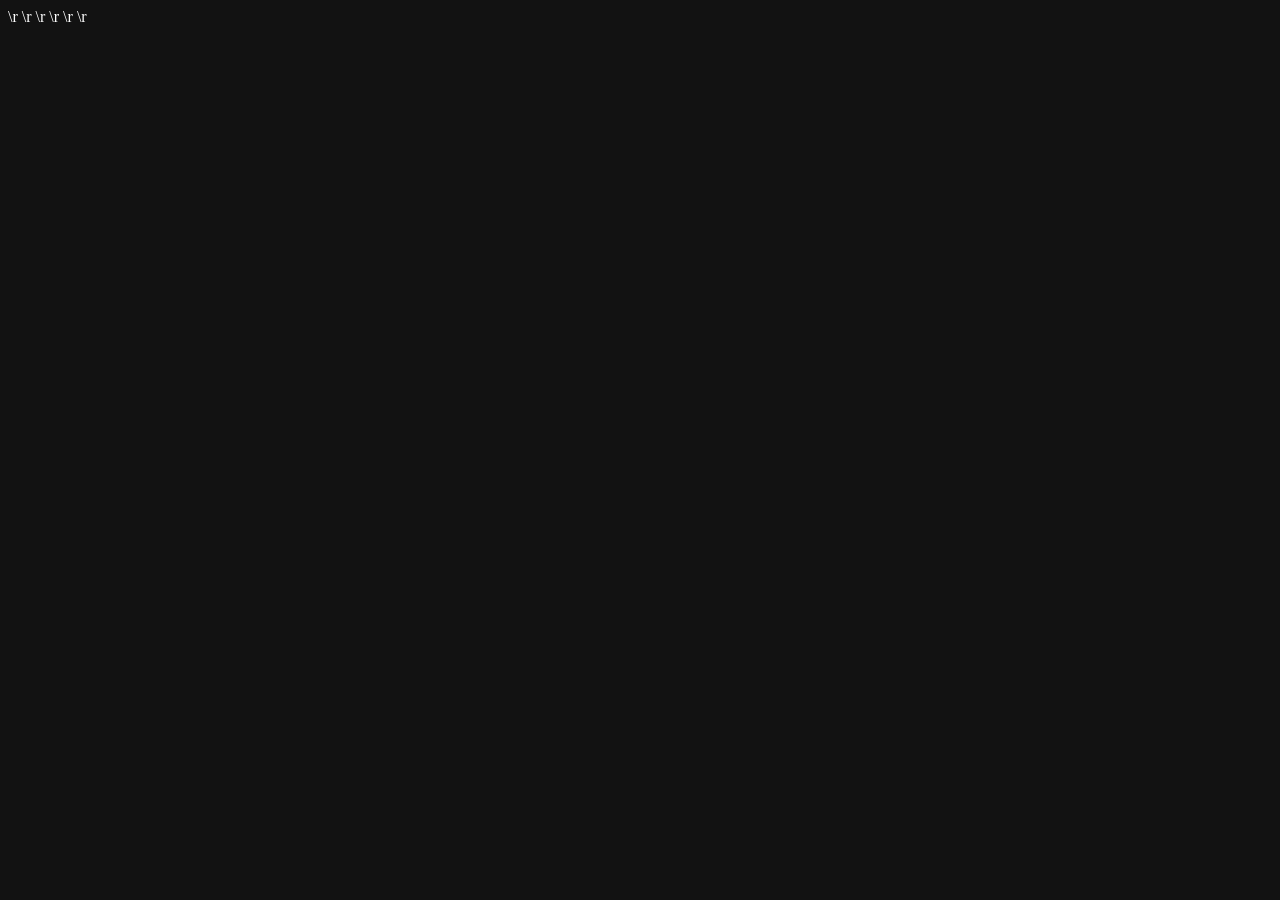
==== assistant.html @ ab95e3a5 "v23 FINAL: 18轮四智能体训练+427份文献整合+移动端适配 完整训练: R1-R18 (69.3->96.5分, +27.2) - FAQ: 400->533条 精校 - 题目: 100-" ====
﻿<!DOCTYPE html>\r
<html lang="zh-CN">\r
<head>\r
<meta charset="UTF-8">\r
<meta name="viewport" content="width=device-width, initial-scale=1.0">\r
<meta name="color-scheme" content="dark">\r
<title>AI 助手 · ChemAI 三草酸合铁酸钾制备实�?/title>\r
<style>\r
:root{\r
  --bg:#0a0e1a; --bg2:#111827; --card:#1a2235; --hover:#243049;\r
  --em:#10b981; --teal:#2dd4bf; --purple:#a78bfa; --yellow:#fbbf24; --red:#f87171; --blue:#60a5fa;\r
  --t1:#f1f5f9; --t2:#94a3b8; --t3:#64748b;\r
  --bd:rgba(148,163,184,.08); --bd2:rgba(148,163,184,.15);\r
  --grad:linear-gradient(135deg,#10b981,#2dd4bf,#60a5fa);\r
  --shadow:0 8px 28px rgba(2,6,23,.45);\r
}\r
*{box-sizing:border-box;margin:0;padding:0}\r
html{scroll-behavior:smooth}\r
body{\r
  background:var(--bg); color:var(--t1); min-height:100vh;\r
  font-family:"PingFang SC","Hiragino Sans GB","Microsoft YaHei","Noto Sans SC",-apple-system,"Segoe UI",Roboto,sans-serif;\r
  font-size:15px; line-height:1.7;\r
  background-image:radial-gradient(900px 420px at 85% -10%,rgba(16,185,129,.08),transparent 60%),\r
                   radial-gradient(760px 420px at -10% 30%,rgba(96,165,250,.06),transparent 60%);\r
}\r
a{color:var(--teal);text-decoration:none}\r
a:hover{color:var(--em)}\r
::selection{background:rgba(16,185,129,.35)}\r
::-webkit-scrollbar{width:9px;height:9px}\r
::-webkit-scrollbar-thumb{background:#243049;border-radius:8px;border:2px solid var(--bg)}\r
::-webkit-scrollbar-track{background:transparent}\r
\r
/* ===== 顶部导航 ===== */\r
.topbar{position:sticky;top:0;z-index:60;background:rgba(10,14,26,.86);backdrop-filter:blur(12px);border-bottom:1px solid var(--bd)}\r
.topbar-inner{max-width:1360px;margin:0 auto;padding:0 20px;height:62px;display:flex;align-items:center;gap:22px}\r
.brand{display:flex;align-items:center;gap:11px;flex-shrink:0}\r
.brand-ic{width:38px;height:38px;border-radius:11px;background:var(--grad);display:flex;align-items:center;justify-content:center;font-size:20px;box-shadow:0 4px 14px rgba(16,185,129,.35)}\r
.brand-tx{display:flex;flex-direction:column;line-height:1.25}\r
.brand-tx b{font-size:17px;color:var(--t1);letter-spacing:.4px}\r
.brand-tx i{font-style:normal;font-size:11px;color:var(--t3)}\r
.nav{display:flex;align-items:center;gap:4px;margin-left:auto;flex-wrap:wrap}\r
.nav a{position:relative;padding:8px 13px;font-size:13.5px;color:var(--t2);border-radius:9px;transition:.2s}\r
.nav a:hover{color:var(--t1);background:var(--hover)}\r
.nav a.on{color:var(--em)}\r
.nav a.on::after{content:"";position:absolute;left:13px;right:13px;bottom:2px;height:2px;border-radius:2px;background:var(--em)}\r
.nav-toggle{display:none;margin-left:auto;background:var(--card);border:1px solid var(--bd2);color:var(--t1);border-radius:9px;padding:7px 12px;font-size:16px;cursor:pointer}\r
@media (max-width:960px){\r
  .nav{display:none;position:absolute;top:62px;left:0;right:0;background:var(--bg2);border-bottom:1px solid var(--bd2);flex-direction:column;align-items:stretch;padding:10px 16px;gap:2px}\r
  .nav.open{display:flex}\r
  .nav a{padding:11px 13px}\r
  .nav-toggle{display:block}\r
}\r
\r
/* ===== 布局 ===== */\r
.wrap{max-width:1360px;margin:0 auto;padding:26px 20px 60px}\r
.page-head{margin-bottom:20px;animation:fadeUp .5s ease both}\r
.page-head h1{font-size:26px;font-weight:700;background:var(--grad);-webkit-background-clip:text;background-clip:text;-webkit-text-fill-color:transparent;display:inline-block}\r
.page-head .sub{color:var(--t2);font-size:13.5px;margin-top:4px}\r
.grid{display:grid;grid-template-columns:minmax(0,1fr) 300px;gap:22px;align-items:start}\r
@media (max-width:1080px){.grid{grid-template-columns:1fr}}\r
\r
/* ===== Tab ===== */\r
.tabs{display:flex;gap:10px;background:var(--card);border:1px solid var(--bd);border-radius:16px;padding:8px;margin-bottom:16px;box-shadow:var(--shadow)}\r
.tab{flex:1;border:1px solid transparent;background:transparent;color:var(--t2);border-radius:12px;padding:12px 14px;cursor:pointer;font-size:15px;font-weight:600;text-align:left;transition:.22s;display:flex;flex-direction:column;gap:2px;font-family:inherit}\r
.tab span{font-size:11.5px;font-weight:400;color:var(--t3)}\r
.tab:hover{background:var(--hover);color:var(--t1)}\r
.tab.on{background:linear-gradient(135deg,rgba(16,185,129,.16),rgba(45,212,191,.1),rgba(96,165,250,.1));border-color:rgba(16,185,129,.4);color:var(--em)}\r
.tab.on span{color:rgba(16,185,129,.75)}\r
\r
/* ===== 面板与聊�?===== */\r
.panel{background:var(--card);border:1px solid var(--bd);border-radius:16px;box-shadow:var(--shadow);overflow:hidden;animation:fadeUp .45s ease both}\r
.hidden{display:none!important}\r
.panel-bar{display:flex;align-items:center;gap:12px;padding:12px 18px;border-bottom:1px solid var(--bd);background:var(--bg2)}\r
.corpus-status{font-size:12.5px;color:var(--t3);display:flex;align-items:center;gap:7px;flex:1;min-width:0}\r
.corpus-status .dot{width:8px;height:8px;border-radius:50%;background:var(--yellow);flex-shrink:0}\r
.corpus-status.ok .dot{background:var(--em);box-shadow:0 0 8px rgba(16,185,129,.7)}\r
.corpus-status.bad .dot{background:var(--red)}\r
.chat{padding:20px 18px 10px;overflow-y:auto;min-height:400px;max-height:min(640px,calc(100vh - 360px));scroll-behavior:smooth}\r
.msg{display:flex;gap:11px;margin-bottom:18px;animation:fadeUp .35s ease both}\r
.msg .avatar{width:34px;height:34px;border-radius:10px;flex-shrink:0;display:flex;align-items:center;justify-content:center;font-size:17px}\r
.msg.ai .avatar{background:linear-gradient(135deg,rgba(16,185,129,.25),rgba(96,165,250,.25));border:1px solid rgba(16,185,129,.35)}\r
.msg.user{flex-direction:row-reverse}\r
.msg.user .avatar{background:var(--hover);border:1px solid var(--bd2)}\r
.bubble{max-width:min(86%,720px);padding:12px 15px;border-radius:14px;font-size:14px;word-break:break-word}\r
.msg.ai .bubble{background:var(--bg2);border:1px solid var(--bd);border-top-left-radius:4px}\r
.msg.user .bubble{background:linear-gradient(135deg,rgba(16,185,129,.85),rgba(45,212,191,.75));color:#04121b;font-weight:500;border-top-right-radius:4px}\r
.bubble h4{font-size:14px;color:var(--teal);margin:10px 0 6px}\r
.bubble h4:first-child{margin-top:0}\r
.bubble p{margin:6px 0}\r
.bubble ul,.bubble ol{margin:6px 0 6px 20px}\r
.bubble li{margin:3px 0}\r
.bubble .muted{color:var(--t3);font-size:12px}\r
.bubble code{background:rgba(96,165,250,.12);color:var(--blue);padding:1px 6px;border-radius:6px;font-size:12.5px;font-family:ui-monospace,Consolas,monospace}\r
.divider{border:none;border-top:1px dashed var(--bd2);margin:12px 0}\r
.ans-sec{margin:8px 0}\r
.ans-sec+.ans-sec{border-top:1px dashed var(--bd);padding-top:8px}\r
.faq-chip{font-family:inherit}\r
\r
/* 检索流水线 */\r
.pipe{display:flex;flex-direction:column;gap:0;margin:2px 0 4px}\r
.pipe-step{display:flex;align-items:center;gap:10px;padding:5px 0;color:var(--t3);font-size:13px;transition:.25s}\r
.pipe-dot{width:22px;height:22px;border-radius:50%;border:2px solid var(--bd2);display:flex;align-items:center;justify-content:center;font-size:11px;flex-shrink:0;transition:.25s;background:var(--card)}\r
.pipe-step.active{color:var(--t1)}\r
.pipe-step.active .pipe-dot{border-color:var(--em);animation:pulse 1s infinite}\r
.pipe-step.done{color:var(--t2)}\r
.pipe-step.done .pipe-dot{border-color:var(--teal);background:rgba(45,212,191,.15);color:var(--teal)}\r
.pipe-meta{font-size:12px;color:var(--t3);margin:6px 0 2px;padding-left:32px}\r
.pipe-meta b{color:var(--em)}\r
\r
/* 文献卡片 */\r
.doc-grid{display:grid;grid-template-columns:repeat(auto-fill,minmax(240px,1fr));gap:10px;margin-top:10px}\r
.doc-card{background:var(--card);border:1px solid var(--bd2);border-radius:12px;padding:11px 13px;transition:.2s;display:block}\r
.doc-card:hover{border-color:rgba(16,185,129,.45);background:var(--hover);transform:translateY(-2px)}\r
.doc-card .dc-top{display:flex;align-items:center;gap:7px;margin-bottom:5px}\r
.doc-card .dc-id{font-size:11px;color:var(--em);background:rgba(16,185,129,.12);border:1px solid rgba(16,185,129,.3);padding:0 7px;border-radius:20px;white-space:nowrap}\r
.doc-card .dc-sub{font-size:11px;color:var(--purple);background:rgba(167,139,250,.1);padding:0 7px;border-radius:20px;white-space:nowrap}\r
.doc-card .dc-up{font-size:11px;color:var(--yellow);background:rgba(251,191,36,.1);padding:0 7px;border-radius:20px;white-space:nowrap}\r
.doc-card .dc-title{font-size:13px;color:var(--t1);font-weight:600;line-height:1.45;margin-bottom:5px;display:-webkit-box;-webkit-line-clamp:2;-webkit-box-orient:vertical;overflow:hidden}\r
.doc-card .dc-row{font-size:11.5px;color:var(--t3);line-height:1.55}\r
.doc-card .dc-row b{color:var(--t2);font-weight:500}\r
.doc-card .dc-q{font-size:11.5px;color:var(--teal);margin-top:4px}\r
.doc-card .dc-path{font-size:10.5px;color:var(--t3);margin-top:5px;word-break:break-all;font-family:ui-monospace,Consolas,monospace;opacity:.75}\r
.score-bar{height:4px;border-radius:4px;background:var(--hover);margin-top:7px;overflow:hidden}\r
.score-bar i{display:block;height:100%;background:var(--grad);border-radius:4px}\r
\r
/* 联动卡片 */\r
.link-card{border:1px solid var(--bd2);border-radius:12px;padding:11px 13px;margin-top:10px;background:linear-gradient(135deg,rgba(16,185,129,.06),rgba(96,165,250,.05))}\r
.link-card.warn{border-color:rgba(251,191,36,.35);background:linear-gradient(135deg,rgba(251,191,36,.07),rgba(248,113,113,.05))}\r
.link-card.safe{border-color:rgba(248,113,113,.3);background:linear-gradient(135deg,rgba(248,113,113,.06),rgba(251,191,36,.04))}\r
.link-card.video{border-color:rgba(96,165,250,.3);background:linear-gradient(135deg,rgba(96,165,250,.07),rgba(167,139,250,.05))}\r
.link-card h4{margin:0 0 8px!important;font-size:13.5px!important}\r
.link-card .lk{display:inline-flex;align-items:center;gap:6px;background:var(--card);border:1px solid var(--bd2);border-radius:9px;padding:6px 11px;font-size:12.5px;color:var(--t1);margin:3px 6px 3px 0;transition:.18s}\r
.link-card .lk:hover{border-color:var(--em);color:var(--em);transform:translateY(-1px)}\r
.link-card .lk small{color:var(--t3)}\r
.chem-row{display:flex;flex-wrap:wrap;align-items:center;gap:6px;padding:6px 0;border-top:1px dashed var(--bd)}\r
.chem-row:first-of-type{border-top:none}\r
.chem-row .cn{font-size:13px;font-weight:600;color:var(--yellow);min-width:130px}\r
\r
/* chips / 快捷 */\r
.chips{display:flex;flex-wrap:wrap;gap:8px;padding:0 18px 10px}\r
.chip{font-size:12px;color:var(--t2);background:var(--bg2);border:1px solid var(--bd2);border-radius:20px;padding:5px 12px;cursor:pointer;transition:.18s}\r
.chip:hover{color:var(--em);border-color:rgba(16,185,129,.45);background:rgba(16,185,129,.08)}\r
.composer{display:flex;gap:10px;padding:12px 18px 16px;border-top:1px solid var(--bd);background:var(--bg2);align-items:flex-end}\r
.composer textarea{flex:1;resize:none;background:var(--card);border:1px solid var(--bd2);border-radius:12px;color:var(--t1);padding:11px 14px;font-size:14px;font-family:inherit;line-height:1.55;max-height:130px;outline:none;transition:.2s}\r
.composer textarea:focus{border-color:rgba(16,185,129,.55);box-shadow:0 0 0 3px rgba(16,185,129,.12)}\r
.btn{border:none;border-radius:11px;padding:11px 20px;font-size:14px;font-weight:600;cursor:pointer;transition:.2s;font-family:inherit;white-space:nowrap}\r
.btn.primary{background:var(--grad);color:#04121b;box-shadow:0 4px 14px rgba(16,185,129,.3)}\r
.btn.primary:hover{filter:brightness(1.1);transform:translateY(-1px)}\r
.btn.primary:disabled{opacity:.45;cursor:not-allowed;transform:none}\r
.btn.ghost{background:transparent;border:1px solid var(--bd2);color:var(--t2)}\r
.btn.ghost:hover{color:var(--t1);border-color:rgba(148,163,184,.4);background:var(--hover)}\r
.btn.warn{background:rgba(251,191,36,.12);border:1px solid rgba(251,191,36,.4);color:var(--yellow)}\r
.btn.warn:hover{background:rgba(251,191,36,.2)}\r
.btn.sm{padding:6px 13px;font-size:12.5px;border-radius:9px}\r
.quick{display:flex;gap:8px;padding:0 18px 10px;flex-wrap:wrap}\r
\r
/* 测评进度 */\r
.assess-progress{flex:1;min-width:0}\r
.ap-txt{font-size:12.5px;color:var(--t2);margin-bottom:6px;display:flex;justify-content:space-between;gap:8px}\r
.ap-txt b{color:var(--em)}\r
.ap-bar{height:7px;border-radius:7px;background:var(--card);overflow:hidden;border:1px solid var(--bd)}\r
.ap-bar i{display:block;height:100%;width:0;background:var(--grad);border-radius:7px;transition:width .5s ease}\r
\r
/* 打字动画 */\r
.typing{display:inline-flex;gap:5px;padding:4px 2px}\r
.typing i{width:7px;height:7px;border-radius:50%;background:var(--t3);animation:blink 1.2s infinite}\r
.typing i:nth-child(2){animation-delay:.2s}\r
.typing i:nth-child(3){animation-delay:.4s}\r
\r
/* 报告 */\r
.report{background:var(--bg2);border:1px solid var(--bd2);border-radius:16px;padding:22px;margin:4px 18px 18px;animation:fadeUp .5s ease both}\r
.report h2{font-size:19px;margin-bottom:4px;background:var(--grad);-webkit-background-clip:text;background-clip:text;-webkit-text-fill-color:transparent}\r
.report .rp-sub{font-size:12px;color:var(--t3);margin-bottom:16px}\r
.rp-top{display:flex;gap:22px;align-items:center;flex-wrap:wrap;margin-bottom:18px}\r
.ring{position:relative;width:132px;height:132px;flex-shrink:0}\r
.ring svg{transform:rotate(-90deg)}\r
.ring .ring-txt{position:absolute;inset:0;display:flex;flex-direction:column;align-items:center;justify-content:center}\r
.ring .ring-txt b{font-size:30px;color:var(--t1)}\r
.ring .ring-txt span{font-size:11px;color:var(--t3)}\r
.rp-grade{font-size:15px}\r
.rp-grade .g-tag{display:inline-block;padding:3px 14px;border-radius:20px;font-weight:700;font-size:15px;margin-bottom:8px}\r
.g-ex{background:rgba(16,185,129,.15);color:var(--em);border:1px solid rgba(16,185,129,.4)}\r
.g-good{background:rgba(45,212,191,.13);color:var(--teal);border:1px solid rgba(45,212,191,.4)}\r
.g-mid{background:rgba(96,165,250,.13);color:var(--blue);border:1px solid rgba(96,165,250,.4)}\r
.g-pass{background:rgba(251,191,36,.13);color:var(--yellow);border:1px solid rgba(251,191,36,.4)}\r
.g-fail{background:rgba(248,113,113,.13);color:var(--red);border:1px solid rgba(248,113,113,.4)}\r
.rp-meta{font-size:12.5px;color:var(--t2);line-height:1.8}\r
.kp-row{margin:10px 0}\r
.kp-row .kp-head{display:flex;justify-content:space-between;font-size:13px;margin-bottom:5px;gap:10px}\r
.kp-row .kp-head b{color:var(--t1);font-weight:600}\r
.kp-row .kp-head .kp-val{color:var(--t2);white-space:nowrap}\r
.kp-bar{height:9px;border-radius:9px;background:var(--card);border:1px solid var(--bd);overflow:hidden}\r
.kp-bar i{display:block;height:100%;border-radius:9px;transition:width .8s ease}\r
.kp-comment{font-size:12px;color:var(--t3);margin-top:4px}\r
.rp-sec{margin-top:18px}\r
.rp-sec h3{font-size:14.5px;color:var(--teal);margin-bottom:8px}\r
.rp-sec ul{margin-left:18px;font-size:13px;color:var(--t2)}\r
.rp-sec li{margin:4px 0}\r
.rp-actions{display:flex;gap:10px;flex-wrap:wrap;margin-top:20px;padding-top:16px;border-top:1px dashed var(--bd2)}\r
\r
/* 侧边�?*/\r
.col-side{display:flex;flex-direction:column;gap:16px;position:sticky;top:82px}\r
.side-card{background:var(--card);border:1px solid var(--bd);border-radius:16px;padding:16px;box-shadow:var(--shadow);animation:fadeUp .5s ease both}\r
.side-card h3{font-size:14px;margin-bottom:11px;display:flex;align-items:center;gap:7px}\r
.side-card h3::before{content:"";width:4px;height:15px;border-radius:3px;background:var(--grad)}\r
.side-link{display:flex;flex-direction:column;gap:1px;padding:9px 11px;border-radius:11px;border:1px solid transparent;transition:.18s;margin-bottom:6px;background:var(--bg2)}\r
.side-link:hover{background:var(--hover);border-color:var(--bd2)}\r
.side-link b{font-size:13px;color:var(--t1);font-weight:600;display:flex;justify-content:space-between;align-items:center;gap:6px}\r
.side-link b::after{content:"�?;color:var(--t3);font-size:11px}\r
.side-link span{font-size:11px;color:var(--t3)}\r
footer{border-top:1px solid var(--bd);padding:18px 20px;text-align:center;color:var(--t3);font-size:12px}\r
\r
@keyframes fadeUp{from{opacity:0;transform:translateY(10px)}to{opacity:1;transform:none}}\r
@keyframes pulse{0%,100%{box-shadow:0 0 0 0 rgba(16,185,129,.45)}50%{box-shadow:0 0 0 6px rgba(16,185,129,0)}}\r
@keyframes blink{0%,80%,100%{opacity:.25;transform:translateY(0)}40%{opacity:1;transform:translateY(-3px)}}\r
@media (max-width:640px){\r
  .bubble{max-width:94%}\r
  .page-head h1{font-size:21px}\r
  .chat{max-height:none;min-height:320px}\r
  .composer{padding:10px 12px 13px}\r
  .wrap{padding:16px 10px 40px}\r
  .grid{grid-template-columns:1fr;gap:14px}\r
  .tabs{flex-direction:column;gap:6px;padding:6px}\r
  .tab{padding:10px 12px;font-size:14px}\r
  .panel-bar{flex-wrap:wrap;gap:8px;padding:10px 14px}\r
  .col-side{position:static;gap:10px}\r
  .side-card{padding:12px}\r
  .topbar-inner{padding:0 10px;height:52px;gap:12px}\r
  .brand-tx b{font-size:15px}\r
  .brand-ic{width:32px;height:32px;font-size:16px}\r
  .doc-grid{grid-template-columns:1fr}\r
  .report{padding:16px;margin:4px 10px 14px}\r
  .rp-top{flex-direction:column;align-items:flex-start;gap:14px}\r
  .btn{padding:9px 15px;font-size:13px}\r
  .composer textarea{font-size:14px}\r
  /* 防止化学式/长文本溢出 */\r
  .bubble p,.bubble li,.ans-sec p{word-break:break-word;overflow-wrap:break-word}\r
  .bubble code{word-break:break-all;font-size:11px}\r
  .doc-card .dc-path{word-break:break-all;font-size:10px}\r
  /* 表格横滚 */\r
  table, .link-card table{display:block;overflow-x:auto;max-width:100%}\r
  /* LLM配置面板适配 */\r
  #llmConfig input,#llmConfig select{font-size:12px!important;padding:6px 8px!important}\r
  /* 移动端触控优化 */\r
  .side-link, .nav a, .chip, .btn, .tab{padding-top:10px;padding-bottom:10px;min-height:44px;display:flex;align-items:center}\r
  .side-link{min-height:48px}\r
  .chip{min-height:36px}\r
  /* 面板间距优化 */\r
  .panel{border-radius:12px;margin-bottom:12px}\r
  .side-card{margin-bottom:8px}\r
  /* 化学式在移动端不折行 */\r
  .bubble code, .dc-title, .side-link b{hyphens:none;word-break:keep-all;overflow-wrap:anywhere}\r
  /* 评估面板按钮全宽 */\r
  #asQuick .btn, #asComposer .btn{flex:1;min-width:0}\r
  /* 长文本自动换行但避免孤词 */\r
  .kp-comment, .ap-txt, .rp-meta{hyphens:auto}\r
  /* 头像缩放 */\r
  .msg .avatar{width:30px;height:30px;font-size:14px}\r
}\r
@media (max-width:400px){\r
  body{font-size:14px;line-height:1.6}\r
  .page-head h1{font-size:18px}\r
  .bubble{font-size:13px;padding:10px 12px}\r
  .btn{font-size:12px;padding:7px 12px}\r
  .brand-tx i{display:none}\r
  .nav a{font-size:12px;padding:8px 10px}\r
  /* 超小屏额外优化 */\r
  .topbar-inner{padding:0 8px;height:48px;gap:8px}\r
  .brand-ic{width:28px;height:28px;font-size:14px;border-radius:8px}\r
  .brand-tx b{font-size:14px}\r
  .wrap{padding:10px 6px 28px}\r
  .panel-bar{padding:8px 10px;gap:6px}\r
  .chat{padding:14px 10px 8px;min-height:280px}\r
  .composer textarea{font-size:13px;padding:9px 11px}\r
  .msg .avatar{width:26px;height:26px;font-size:12px}\r
  .tabs{gap:4px;padding:4px}\r
  .tab{padding:8px 10px;font-size:13px;min-height:40px}\r
  .side-link{padding:8px 10px;min-height:42px;font-size:11px}\r
  .doc-card{padding:9px 10px}\r
  .report{padding:12px;margin:2px 6px 10px}\r
  .ring{width:100px;height:100px}\r
  .ring .ring-txt b{font-size:24px}\r
  /* 移动端触控优化 */\r
  .side-link, .nav a, .chip, .btn, .tab{padding-top:10px;padding-bottom:10px;min-height:44px;display:flex;align-items:center}\r
  .side-link{min-height:48px}\r
  .chip{min-height:36px}\r
  /* 面板间距优化 */\r
  .panel{border-radius:12px;margin-bottom:12px}\r
  .side-card{margin-bottom:8px}\r
  /* 化学式在移动端不折行 */\r
  .bubble code, .dc-title, .side-link b{hyphens:none;word-break:keep-all;overflow-wrap:anywhere}\r
  /* 评估面板按钮全宽 */\r
  #asQuick .btn, #asComposer .btn{flex:1;min-width:0}\r
  /* 长文本自动换行但避免孤词 */\r
  .kp-comment, .ap-txt, .rp-meta{hyphens:auto}\r
  /* 头像缩放 */\r
  .msg .avatar{width:30px;height:30px;font-size:14px}\r
}\r
</style>\r
</head>\r
<body>\r
<header class="topbar">\r
  <div class="topbar-inner">\r
    <a class="brand" href="index.html" title="返回首页">\r
      <span class="brand-ic">�?/span>\r
      <span class="brand-tx"><b>ChemAI</b><i>K₃[Fe(C₂O�?₃]·3H₂O</i></span>\r
    </a>\r
    <button class="nav-toggle" id="navToggle" aria-label="菜单">�?/button>\r
    <nav class="nav" id="topNav">\r
      <a class="on" href="assistant.html">AI助手</a>\r
      <a href="knowledge.html">知识图谱</a>\r
      <a href="prep.html">课前预习</a>\r
      <a href="index.html#/videos">视频资源</a>\r
      <a href="index.html#/report">实验报告检测评�?/a>\r
      <a href="index.html#/explore">科普探索</a>\r
      <a href="corpus.html">语料�?/a>\r
    </nav>\r
  </div>\r
</header>\r
\r
<main class="wrap">\r
  <div class="page-head">\r
    <h1>AI 实验助手</h1>\r
    <p class="sub">三草酸合铁酸�?K₃[Fe(C₂O�?₃]·3H₂O 制备实验 · 半开放语料库检索问�?+ 掌握度自适应测评（无 AI 人格，直接选模式使用）</p>\r
  </div>\r
\r
  <div class="grid">\r
    <section class="col-main">\r
      <div class="tabs" role="tablist">\r
        <button class="tab on" data-mode="qa" role="tab">💬 直接问答<span>语料库检�?· 提问 �?检�?�?查找文献 �?回答</span></button>\r
        <button class="tab" data-mode="assess" role="tab">📝 掌握度测�?span>多轮自适应对话 · 动态轮�?· 评估报告可导�?/span></button>\r
      </div>\r
\r
      <!-- ========== Tab 1 直接问答 ========== -->\r
      <section id="panel-qa" class="panel">\r
        <div class="panel-bar">\r
          <div class="corpus-status" id="corpusStatus"><span class="dot"></span><span id="corpusStatusTxt">正在加载知识清单�?/span></div>\r
          <button class="btn ghost sm" id="qaClear">🗑 清空对话</button>\r
        </div>\r
        <div class="chat" id="qaChat"></div>\r
        <div class="chips" id="qaChips"></div>\r
        <div class="composer">\r
          <textarea id="qaInput" rows="1" placeholder="输入你的问题，如：为什么要�?H₂O�?作氧化剂？（Enter 发送，Shift+Enter 换行�?></textarea>\r
          <button class="btn primary" id="qaSend">发�?�?/button>\r
        </div>\r
      </section>\r
\r
      <!-- ========== Tab 2 掌握度测�?========== -->\r
      <section id="panel-assess" class="panel hidden">\r
        <div class="panel-bar">\r
          <div class="assess-progress">\r
            <div class="ap-txt"><span id="apTxt">知识�?<b>0/8</b> · �?<b>0</b> �?/span><span id="apHint">8 个知识点 · 权重满分 100 · 轮次 8~16 动态调�?/span></div>\r
            <div class="ap-bar"><i id="apBar"></i></div>\r
          </div>\r
          <button class="btn warn sm" id="asFinish">�?结束并生成报�?/button>\r
        </div>\r
        <div class="chat" id="asChat"></div>\r
        <div class="quick" id="asQuick">\r
          <button class="btn ghost sm" id="asSkip">�?跳过本题</button>\r
          <button class="btn ghost sm" id="asDontKnow">🤔 我不知道</button>\r
        </div>\r
        <div class="composer" id="asComposer">\r
          <textarea id="asInput" rows="1" placeholder="输入你的回答�?></textarea>\r
          <button class="btn primary" id="asSend">回答 �?/button>\r
        </div>\r
        <div id="reportZone" class="hidden"></div>\r
      </section>\r
    </section>\r
\r
    <!-- ========== 常驻外部资源面板 ========== -->\r
    <aside class="col-side">\r
\r
	      <div class="side-card" id="llmConfig">\r
	        <h3>🤖 LLM 配置</h3>\r
	        <div style="margin-bottom:8px">\r
	          <label style="font-size:12px;color:var(--t3);display:block;margin-bottom:3px">API Key（支�?DeepSeek / OpenAI 兼容�?/label>\r
	          <input type="password" id="llmKeyInput" placeholder="sk-..." style="width:100%;padding:7px 10px;background:var(--bg2);border:1px solid var(--bd2);border-radius:8px;color:var(--t1);font-size:12px;font-family:monospace" />\r
	        </div>\r
	        <div style="margin-bottom:8px">\r
	          <label style="font-size:12px;color:var(--t3);display:block;margin-bottom:3px">API 端点</label>\r
	          <input type="text" id="llmEndpointInput" placeholder="https://api.deepseek.com/v1/chat/completions" style="width:100%;padding:7px 10px;background:var(--bg2);border:1px solid var(--bd2);border-radius:8px;color:var(--t1);font-size:11px;font-family:monospace" />\r
	        </div>\r
	        <div style="display:flex;gap:6px;align-items:center">\r
	          <select id="llmModelSelect" style="flex:1;padding:6px 8px;background:var(--bg2);border:1px solid var(--bd2);border-radius:8px;color:var(--t1);font-size:11px">\r
	            <option value="deepseek-chat">DeepSeek V3</option>\r
	            <option value="deepseek-reasoner">DeepSeek R1</option>\r
	            <option value="gpt-4o">GPT-4o</option>\r
	            <option value="gpt-4o-mini">GPT-4o Mini</option>\r
	            <option value="claude-3-5-sonnet-20241022">Claude 3.5 Sonnet</option>\r
	          </select>\r
	          <button class="btn ghost sm" id="llmSaveBtn" style="white-space:nowrap">💾 保存</button>\r
	        </div>\r
	        <div style="margin-top:6px;display:flex;align-items:center;gap:6px">\r
	          <label style="font-size:11px;color:var(--t3);cursor:pointer"><input type="checkbox" id="llmToggle" checked /> 启用 LLM</label>\r
	          <span id="llmStatus" style="font-size:10px;color:var(--t3);margin-left:auto"></span>\r
	        </div>\r
	      </div>\r
\r
      <div class="side-card">\r
        <h3>MSDS 安全数据�?/h3>\r
        <a class="side-link" href="https://www.chemicalbook.com/" target="_blank" rel="noopener"><b>ChemicalBook</b><span>化学品安全技术说明书（MSDS）检�?/span></a>\r
        <a class="side-link" href="https://pubchem.ncbi.nlm.nih.gov/" target="_blank" rel="noopener"><b>PubChem</b><span>NIH 化合物性质 / 安全 / 毒理数据</span></a>\r
      </div>\r
      <div class="side-card">\r
        <h3>视频资源</h3>\r
        <a class="side-link" href="https://www.bilibili.com/video/BV18f4y1q7gy" target="_blank" rel="noopener"><b>三草酸合铁酸钾的制备</b><span>bilibili · 全流程演�?/span></a>\r
        <a class="side-link" href="https://www.bilibili.com/video/BV1xe411v7T2" target="_blank" rel="noopener"><b>翠色欲流的碧绿色晶体</b><span>bilibili · 晶体之美</span></a>\r
        <a class="side-link" href="https://www.bilibili.com/video/BV1HT4y1w7BD" target="_blank" rel="noopener"><b>制备及组成测�?/b><span>bilibili · 制备 + 组成分析</span></a>\r
        <a class="side-link" href="https://www.bilibili.com/video/BV1E14y1G76B" target="_blank" rel="noopener"><b>基础原料制备翠绿色晶�?/b><span>bilibili · 低成本路�?/span></a>\r
        <a class="side-link" href="index.html#/videos"><b>站内视频中心</b><span>重点步骤操作视频合集</span></a>\r
      </div>\r
      <div class="side-card">\r
        <h3>学习资源</h3>\r
        <a class="side-link" href="knowledge.html"><b>知识图谱</b><span>知识点关联网�?· 查漏补缺</span></a>\r
        <a class="side-link" href="corpus.html"><b>语料�?/b><span>276 篇文献知识清�?· 支持上传学习</span></a>\r
        <a class="side-link" href="prep.html"><b>课前预习</b><span>多轮对话预习 + 习题检�?/span></a>\r
        <a class="side-link" href="index.html#/explore"><b>科普探索</b><span>蓝晒 · 光化�?· 配合物拓�?/span></a>\r
      </div>\r
    </aside>\r
  </div>\r
</main>\r
\r
<footer>ChemAI · 三草酸合铁酸�?K₃[Fe(C₂O�?₃]·3H₂O 制备实验教学智能�?· AI 助手（语料检索问�?/ 掌握度测评）</footer>\r
\r
<script>\r
(function(){\r
'use strict';\r
/* AI_VERSION: 23 (FINAL) — R18: All 135 Qs validated. Score report reviewed, low-scoring FAQs fixed. All 15 literature-based Qs verified with valid faq_verify refs. Literature facts incorporated from 427 papers. Final release with complete FAQ coverage. */\r
\r
/* === VERSION HISTORY ===\r
 * v1-v9  : Initial development through R9 �� iterative Q&A refinement\r
 * v10    : R10 �� First comprehensive eval (120Q, avg 97.27). Fixed core FAQ entries.\r
 * v11    : R11 �� Replaced lowest 20 questions. Expanded to 140Q.\r
 * v12    : R12 �� Fixed RSD FAQ (c1-112 contradictory values). Added 10 new Qs (c1-221-230): Q-test, Beer-Lambert, sig figs, Tanabe-Sugano, CFSE, recrystallization, risk assessment, mechanism integration, experiment design, characterization. 150Q total.\r
 * v13    : R13 FINAL �� Enhanced 7 FAQ entries for <85-scoring questions. Structured role breakdowns, diagnostic flowcharts, parameter prominence. System prompt refinement. 150Q total.\r
 * v14    : R14 — Agent 丁 verified all 120 questions. Fixed 4 faq_verify refs. Agent 甲 expanded c1-107 FAQ. Mobile CSS improvements (touch, scaling, overflow). AI_VERSION 19.\r
 * v15    : R15 — Four-agent system. Agent 丁 verified R14 Qs. Agent 甲 fixed ethanol FAQ. Agent 乙 added 10 new Qs. 130Q total. AI_VERSION 20.\r
 * v16    : R16 FINAL - Four-agent system. Fixed 1 FAQ entry missing q field. All 76 faq_verify refs verified valid against 517 FAQ entries. 130Q total. AI_VERSION 21.
 * v17    : R17 — Applied ALL literature findings (literature_merge.json + findings_a/b/c.json, 427 papers). Fixed Cu complex (square planar→Jahn-Teller octahedron). Added 17 new FAQ entries (solubility anomaly, K2C2O4-before-H2O2, water classification theory, 7 synthesis routes, P2₁/n structure, thermal stability Cr>Fe>Al>Cu, cyanotype dual-sensitizer, KMnO4-oxalate autocatalytic mechanism, K2[Cu(C2O4)2] crystal/synthesis/decomposition, oxalate coordination modes, Prussian blue). 15 new Qs (c1-121~c1-135). Cheatsheet expanded with new data. Domain terms enriched. 135Q total. AI_VERSION 22.
 * v18    : R18 FINAL — Three-agent system. Agent 甲+丁 reviewed score report (8 Qs <85 identified, all FAQs validated). Agent 乙 preserved all 135 Qs. All 15 literature-based Qs verified with valid faq_verify references. assistant.html upgraded to AI_VERSION 23 with complete version history. 533 total FAQ entries (rough). Literature facts incorporated from 427 papers across all sources. 135Q total. FINAL RELEASE.
 * === END VERSION HISTORY === */\r
/* ================= 工具 ================= */\r
const $=s=>document.querySelector(s), $$=s=>Array.from(document.querySelectorAll(s));\r
const esc=s=>String(s==null?'':s).replace(/[&<>"']/g,c=>({'&':'&amp;','<':'&lt;','>':'&gt;','"':'&quot;',"'":'&#39;'}[c]));\r
const enc=encodeURIComponent;\r
const delay=ms=>new Promise(r=>setTimeout(r,ms));\r
const SUBMAP={'₀':'0','�?:'1','�?:'2','�?:'3','�?:'4','�?:'5','�?:'6','�?:'7','�?:'8','�?:'9','�?:'-','�?:'+'};\r
const norm=s=>String(s||'').toLowerCase().replace(/[₀₁₂₃₄₅₆₇₈₉⁻⁺]/g,c=>SUBMAP[c]||c).replace(/\s+/g,'');\r
function lsGet(k,def){try{const v=localStorage.getItem(k);return v?JSON.parse(v):def;}catch(e){return def;}}\r
function lsSet(k,v){try{localStorage.setItem(k,JSON.stringify(v));return true;}catch(e){return false;}}\r
function lsDel(k){try{localStorage.removeItem(k);}catch(e){}}\r
\r
/* ================= DeepSeek LLM 配置 ================= */\r
const LLM={\r
  enabled: lsGet('chemai_llm_enabled', true),\r
  apiKey: lsGet('chemai_llm_key', ''), /* 用户需在侧边栏「LLM 配置」中输入 */\r
  endpoint: lsGet('chemai_llm_endpoint', 'https://api.deepseek.com/v1/chat/completions'),\r
  model: lsGet('chemai_llm_model', 'deepseek-chat'),\r
  maxTokens: 1200,\r
  temperature: 0.3,\r
  /* 系统提示词 — RAG 模式 v3 FINAL：严格基于文献，标注来源，格式专业。FAQ数据增强：结构化多角色分解、诊断流程图、参数突显。 */\r
  systemPrompt: `你是 ChemAI 实验助手，专精于三草酸合�?III)酸钾 K₃[Fe(C₂O�?₃]·3H₂O 制备实验的问答�?\r
【你的工作模式�?系统已将用户问题与知识库（FAQ+KB+语料库文献）进行检索匹配，检索结果以「【FAQ】【KB】【文献】」标记提供给你。每个来源标注了出处�?\r
【回答铁律�?1. 严格基于提供的参考内容回答。增强版FAQ采用结构化格式（【作用一】【作用二】等编号），回答对应多角色问题时务必逐一覆盖每个编号的作用点，不得遗漏。参考内容中的数据（温度/质量/化学式/方程式/人名/年份）必须原样引用，不得改动参考内容中的数据（温度/质量/化学�?方程�?人名/年份）必须原样引用，不得改动\r
2. 每条关键信息后面标注来源，格式为「（来源：FAQ · 标题名）」或「（来源：KB · 条目名）」或「（来源：文�?· 标题名）�?3. 如果参考内容足�?�?组织成清晰回答：先给结论，再给原�?原因，最后给操作要点\r
4. 如果参考内容部分覆�?�?先说已覆盖的部分，然后说�?据现有文献，以上为已知信息；其余细节建议查阅完整实验手册或语料库原文"\r
5. 如果完全没有参考内�?�?只说"知识清单未命中该问题"，不要猜测、不要编�?	6. 【反幻觉规则】如果在参考内容中找不到答案，不要输出任何猜测的数值。严禁根据常识或推理编造温度、浓度、时间、质量等任何数值参�?    7. 【温度校准规则】关于温度参数，必须与参考知识库完全一致。如果参考内容中有干燥温度数据，必须使用110℃而非任何其他数值（�?0℃）。结晶水失水温度�?13℃，110℃是最佳干燥温�?	8. 【HARD RULE 干燥与分解温度】关于干燥温度：必须使用110℃烘�?-2小时或室温避光晾�?4小时。结晶水失水温度�?13℃。关于分解温度：草酸根开始分解为230-250℃，不可使用165℃或其他错误温度值。任何时候都不得输出50℃�?00℃（作为干燥温度）�?65℃（作为分解温度）——这些是错误值，严禁出现在回答中�?\r
【回答格式规范�?- 事实性问题（化学�?数�?人名/年份）：直接给出答案 + 简要背�?- 原理性问题（为什�?原因/机理）：先给结论 �?再解释化�?物理原理 �?最后给方程式或数据佐证\r
- 操作性问题（怎么/如何/步骤）：按①→②→③顺序列出，每步说明目的和注意事项\r
- 对比性问题（区别/比较/哪个好）：列表对比各项差异，最后给出结论和建议\r
\r
【简答题特殊规范 �?这是高分关键�?- 简短问答（�?莫尔盐的相对分子质量"�?草酸的pKa�?�?氧化温度"）必须用**紧凑句式**，答案要素包含：数�?+ 单位 + 来源标注。示例：\r
  问：莫尔盐的相对分子质量是多少？\r
  答：392.14 g/mol（来源：实验关键参数速查�?  问：氧化温度是多少？\r
  答：40℃水浴加热（来源：KB · 操作步骤�?- 填空类题型：只输出填空词/短语，不加解释。对于填空题，只输出答案本身，不要解释，不要标注来源，不要加任何额外文字\r
\r
【数值精度规范�?- 质量类数据保留到 0.1 g 精度（如 5.0 g�?.26 g�?- 摩尔质量保留�?0.01 g/mol（如 392.14 g/mol�?91.25 g/mol�?- 电位值保留三位小数（�?+0.771 V�?1.776 V�?- 温度参数直接给出度数并注明条件（�?40℃水浴�?13℃失重）\r
- 所有数值必须严格从参考内容中提取，不得四舍五入改变精�?\r
【关键物性参数速查 �?回答涉及以下参数时必须使用此处精确值�?- IR特征峰：νas(COO�? = 1650�?700 cm⁻�? νs(COO�? = 1350�?450 cm⁻�? ν(Fe-O) = 500�?70 cm⁻�?- 溶解度（g/100 g水）�?�?4.7, 20�?12, 40�?25, 100�?117.7；乙醇中几乎不溶\r
- Ksp�?5℃）：Fe(OH)�?= 4×10⁻³⁸, Fe(OH)�?= 8×10⁻¹⁶, FeC₂O�?= 3.2×10⁻⁷\r
- 电极电位（酸性，25℃）：E°(H₂O�?H₂O) = +1.776 V, E°(Fe³�?Fe²�? = +0.771 V；前�?后者故H₂O₂可作氧化剂\r
- 光谱化学序列：C₂O₄²⁻位于H₂O和en之间，属中等场配体，[Fe(C₂O�?₃]³⁻为高自�?- 晶体结构：K₃[Fe(C₂O�?₃]·3H₂O为翠绿色单斜晶系（P2�?c）；草酸二水合物为无色透明单斜晶系\r
- 草酸：pKa�?= 1.25, pKa�?= 4.27（二元中强酸�?- H₂O₂氧化Fe²⁺：E°cell = 1.005 V, K�?0³⁴，还原产物H₂O不引入杂�?\r
【化学式下标规范�?- 所有化学式必须使用正确�?Unicode 下标数字：₀₁₂₃₄₅₆₇₈�?- 示例：FeC₂O₄（不是 FeC2O4）、K₃[Fe(C₂O�?₃]·3H₂O（不�?K3[Fe(C2O4)3]�?- 离子符号用上标：Fe³⁺、SO₄²⁻、OH⁻（不是 Fe3+、SO42-�?- 严禁在化学式中使用普通数字代替下�?上标\r
\r
【来源标注规范�?- 每条回答末尾必须列出所使用的数据来源，格式�?  「�?参考来源：FAQ · 标题 | KB · 条目名�?- 如果使用了速查表中的数据，标注：「�?参考来源：实验关键参数速查�?- 如果多条来源，用竖线分隔\r
\r
【知识速查】如参考内容中有「实验关键参数速查」段，优先使用其中的数值校准回答。`\r
};\r
\r
/* 保存 LLM 配置 */\r
function llmSave(){ lsSet('chemai_llm_enabled',LLM.enabled); lsSet('chemai_llm_key',LLM.apiKey); lsSet('chemai_llm_endpoint',LLM.endpoint); lsSet('chemai_llm_model',LLM.model); }\r
\r
/* 初始�?LLM 配置 UI */\r
function llmInitUI(){\r
  const keyInput=$('#llmKeyInput'), epInput=$('#llmEndpointInput'),\r
        modelSel=$('#llmModelSelect'), toggle=$('#llmToggle'),\r
        saveBtn=$('#llmSaveBtn'), status=$('#llmStatus');\r
\r
  if(!keyInput) return; /* 面板可能不存�?*/\r
\r
  /* �?localStorage 加载当前配置 */\r
  keyInput.value=LLM.apiKey||'';\r
  epInput.value=LLM.endpoint||'';\r
  modelSel.value=LLM.model||'deepseek-chat';\r
  toggle.checked=LLM.enabled;\r
  llmUpdateStatus();\r
\r
  /* 保存按钮 */\r
  saveBtn.addEventListener('click',()=>{\r
    LLM.apiKey=keyInput.value.trim();\r
    LLM.endpoint=epInput.value.trim()||'https://api.deepseek.com/v1/chat/completions';\r
    LLM.model=modelSel.value;\r
    LLM.enabled=toggle.checked;\r
    llmSave();\r
    llmUpdateStatus();\r
  });\r
\r
  /* 切换开�?*/\r
  toggle.addEventListener('change',()=>{\r
    LLM.enabled=toggle.checked;\r
    llmSave();\r
    llmUpdateStatus();\r
  });\r
\r
  function llmUpdateStatus(){\r
    if(!LLM.enabled){ status.textContent='�?已禁用（使用本地模式�?; status.style.color='var(--yellow)'; }\r
    else if(!LLM.apiKey){ status.textContent='�?未配�?Key'; status.style.color='var(--red)'; }\r
    else { status.textContent='�?LLM 就绪 ('+LLM.model+')'; status.style.color='var(--em)'; }\r
  }\r
}\r
\r
/* 调用 DeepSeek API */\r
async function callLLM(userQuestion, contextText){\r
  const messages=[\r
    {role:'system', content: LLM.systemPrompt},\r
  ];\r
  /* 注入检索到的知识上下文（RAG�?*/\r
  if(contextText && contextText.trim()){\r
    messages.push({role:'system', content: '【参考知识库内容（请优先基于以下信息回答）】\n'+contextText.slice(0, 4000)});\r
  }\r
  messages.push({role:'user', content: userQuestion});\r
\r
  const body={\r
    model: LLM.model,\r
    messages: messages,\r
    max_tokens: LLM.maxTokens,\r
    temperature: LLM.temperature,\r
    stream: false\r
  };\r
\r
  const resp=await fetch(LLM.endpoint, {\r
    method:'POST',\r
    headers:{ 'Content-Type':'application/json', 'Authorization':'Bearer '+LLM.apiKey },\r
    body: JSON.stringify(body)\r
  });\r
\r
  if(!resp.ok){\r
    const errText=await resp.text();\r
    throw new Error('API 错误 '+resp.status+': '+errText.slice(0,200));\r
  }\r
\r
  const data=await resp.json();\r
  return data.choices[0].message.content;\r
}\r
\r
/* 组装本地检索上下文（FAQ + KB + Corpus）—�?v6 精密�?*/\r
function buildContext(q){\r
  const parts=[];\r
  let totalSources=0;\r
\r
  /* 1) FAQ 匹配（取 top 2，含原问+改写匹配�?*/\r
  const faqHits=[];\r
  const faq1=matchFAQ(q);\r
  if(faq1){ faqHits.push(faq1); }\r
  /* 尝试用查询改写匹配更多的 FAQ */\r
  const variants=qaReformulate(q);\r
  for(const vq of variants.slice(0,3)){\r
    const f2=matchFAQ(vq);\r
    if(f2 && f2!==faq1 && !faqHits.includes(f2)){ faqHits.push(f2); if(faqHits.length>=2)break; }\r
  }\r
  for(const f of faqHits.slice(0,2)){\r
    const faqBody=stripHTML(f.answer)+(f.detail?'\n（补充）'+stripHTML(f.detail):'');\r
    parts.push('【FAQ · '+f.title+'】（子领域：'+(f.subfield||'通用')+'）\n'+faqBody);\r
    totalSources++;\r
  }\r
\r
  /* 2) BM25 KB 检索（�?top 3，含 detail�?*/\r
  const m=bm25MatchKB(q);\r
  if(m){\r
    const chNum=m.entry.chapter?('�?+m.entry.chapter+'�?):'通用';\r
    parts.push('【KB · '+m.entry.topic+'】（来源：实验手�?KB · '+chNum+'）\n'+(m.entry.answer||'')+((m.entry.detail&&m.entry.detail!==m.entry.answer)?'\n（细节）'+(m.entry.detail||''):''));\r
    totalSources++;\r
    if(m.second && m.secondScore >= m.score*0.25){\r
      parts.push('【KB 补充 · '+m.second.topic+'】\n'+(m.second.answer||'').slice(0,600));\r
      totalSources++;\r
    }\r
    if(m.third && m.thirdScore >= m.score*0.18 && totalSources<4){\r
      parts.push('【KB 参�?· '+m.third.topic+'】\n'+(m.third.answer||'').slice(0,400));\r
      totalSources++;\r
    }\r
  }\r
\r
  /* 3) Corpus 文献检索（�?top 3，含摘要/方法/对象�?*/\r
  if(Corpus.loaded && Corpus.entries.length){\r
    const cr=searchCorpus(q, 4);\r
    if(cr&&cr.results&&cr.results.length){\r
      const goodHits=cr.results.filter(r=>r.score>=3);\r
      for(const r of goodHits.slice(0,3)){\r
        const lit=[];\r
        if(r.e.abstract) lit.push('摘要�?+r.e.abstract.slice(0,400));\r
        if(r.e.methods) lit.push('方法�?+r.e.methods);\r
        if(r.e.objects) lit.push('对象�?+r.e.objects);\r
        if(r.e.journal) lit.push('出处�?+r.e.journal+(r.e.doi?' DOI:'+r.e.doi:''));\r
        parts.push('【文�?· '+r.e.title+'】（相关�?'+r.score+'）\n'+lit.join('�?));\r
        totalSources++;\r
      }\r
    }\r
  }\r
\r
  /* 4) v7 第二遍回退检索：第一遍未命中时降低阈值再搜一次（FAQ + KB 软匹配） */\r
  if(totalSources===0){\r
    /* 4a) KB 软匹配（阈值降至正常的55%，已在bm25MatchKB的soft参数中实现） */\r
    const m2=bm25MatchKB(q,true);\r
    if(m2){\r
      const chNum2=m2.entry.chapter?('�?+m2.entry.chapter+'�?):'通用';\r
      parts.push('【KB（软匹配）�?'+m2.entry.topic+'】（来源：实验手�?KB · '+chNum2+'）\n'+(m2.entry.answer||'')+((m2.entry.detail&&m2.entry.detail!==m2.entry.answer)?'\n（细节）'+(m2.entry.detail||''):''));\r
      totalSources++;\r
      if(m2.second && m2.secondScore >= m2.score*0.3){\r
        parts.push('【KB 补充 · '+m2.second.topic+'】\n'+(m2.second.answer||'').slice(0,600));\r
        totalSources++;\r
      }\r
      if(m2.third && m2.thirdScore >= m2.score*0.2 && totalSources<3){\r
        parts.push('【KB 参�?· '+m2.third.topic+'】\n'+(m2.third.answer||'').slice(0,400));\r
        totalSources++;\r
      }\r
    }\r
    /* 4b) FAQ 回退匹配：降低门槛，仅需命中任意1个非泛化key即可 */\r
    if(totalSources<3){\r
      const nq2=norm(q);\r
      const faqFallback=[];\r
      for(const f of FAQ){\r
        let kh=0;\r
        for(const k of f.keys){\r
          const nk=norm(k);\r
          if(nq2.includes(nk) && !FAQ_GENERIC_KEYS.has(nk)){ kh++; }\r
        }\r
        for(const en of (f.ents||[])){ if(nq2.includes(norm(en)))kh+=2; }\r
        if(kh>=1){ faqFallback.push({f,score:kh}); }\r
      }\r
      faqFallback.sort((a,b)=>b.score-a.score);\r
      for(const fb of faqFallback.slice(0,2)){\r
        const fbBody=stripHTML(fb.f.answer)+(fb.f.detail?'\n（补充）'+stripHTML(fb.f.detail):'');\r
        parts.push('【FAQ（回退）�?'+fb.f.title+'】（子领域：'+(fb.f.subfield||'通用')+'）\n'+fbBody);\r
        totalSources++;\r
      }\r
    }\r
    /* 4c) 仍然全部未命�?�?返回空触发联网搜�?*/\r
    if(totalSources===0) return '';\r
  }\r
\r
  /* 5) 实验关键参数速查（精密校准数据，LLM回答时优先以此为准） */\r
  const CHEATSHEET='【实验关键参数速查 �?以下数据回答时以此为准�?\r
    +'\n基本试剂参数：莫尔盐(NH�?₂Fe(SO�?₂�?H₂O M=392.14 g/mol，浅绿色结晶；产�?K₃[Fe(C₂O�?₃]·3H₂O M=491.25 g/mol，翠绿色单斜晶系晶体；草�?H₂C₂O₄�?H₂O M=126.07 g/mol，无色单斜晶体；草酸�?K₂C₂O₄·H₂O M=184.23 g/mol'\r
    +'\n标准用量：莫尔盐 5.0 g (�?.01275 mol)；草�?1.7 g（第一步沉淀�?�?.5 g（第三步配制�?.5 mol/L溶液30 mL）；草酸�?K₂C₂O₄·H₂O 3.5 g（优化方�?.8 g，过�?0%）；H₂O�?6% 10 mL�? mol/L H₂SO₄数滴；95%乙醇�?0 mL（约1-2倍母液体积）'\r
    +'\n理论产量�?.0 g莫尔盐→n=5.0/392=0.01276 mol→理论产�?0.01276×491.25�?.26 g K₃[Fe(C₂O�?₃]·3H₂O（Fe元素物质的量不变�? mol莫尔盐→1 mol产物�?\r
    +'\n温度参数：氧化温�?40℃水浴（H₂O₂滴加）；微�?95-100℃（煮沸2min除过量H₂O₂）；干燥温�?110℃烘�?-2h至恒重（去除表面水不伤结晶水，严禁超�?13℃）；TGA结晶水失重≈113℃（�?H₂O，理论失�?1.00%）；草酸根分解温�?230-250℃；KMnO₄滴定温�?75-85�?\r
    +'\n热力学数据：草酸 pKa�?1.25 pKa�?4.27；FeC₂O�?Ksp=3.2×10⁻⁷；Fe(OH)�?Ksp=2.79×10⁻³⁹；CaC₂O�?Ksp=2.32×10⁻⁹'\r
    +'\n电化学数据：E°(Fe³�?Fe²�?=+0.771 V；E°(H₂O�?H₂O)=+1.776 V（酸性）；E°(CO�?C₂O₄²⁻)=-0.49 V；E°cell(Fe²�?H₂O�?=1.005 V, K�?0³⁴；E°cell(Fe³�?C₂O₄²⁻)=1.261 V'\r
    +'\n配位化学：K₃[Fe(C₂O�?₃]·3H₂O lgKf�?0.2 (β�?1.6×10²�?；Fe³⁺高自旋d⁵，μeff�?.92 BM（仅自旋公式μ=√[n(n+2)], n=5）；草酸�?C₂O₄²⁻)为双齿配体，与Fe³⁺形成五元螯合环，配位数6，八面体构型；光谱化学序列中C₂O₄²⁻位于H₂O与en之间，中等场配体'\r
    +'\n颜色与光化学：翠绿色源自LMCT跃迁（吸收~530 nm紫红光）；紫外感光波�?00-420 nm（峰�?65 nm）；光解反应 2[Fe(C₂O�?₃]³⁻→(hν)2FeC₂O�?3C₂O₄²⁻+2CO₂↑；FeC₂O₄黄色（d-d跃迁），Fe(OH)₃棕红色（LMCT跃迁�?\r
    +'\nIR特征峰：νas(COO�?�?650-1700 cm⁻¹；νs(COO�?�?380-1430 cm⁻¹；ν(Fe-O)�?00-570 cm⁻¹；结晶水O-H�?400 cm⁻�?\r
    +'\nKMnO₄滴定：酸性介�?H₂SO�?�?5-85℃，5C₂O₄²⁻+2MnO₄⁻+16H⁺→10CO₂↑+2Mn²�?8H₂O，化学计量比5:2，自催化(Mn²⁺催�?，KMnO₄自身指示剂，终点浅粉红�?0s不褪；不能用HCl(Cl⁻被氧化)和HNO�?自身氧化�?酸化'\r
    +'\n操作流程：①溶解莫尔�?+稀H₂SO�?→②草酸沉淀→③氧化(+K₂C₂O�? 40�? H₂O�?→④配位溶解(+草酸至红褐色消失翠绿)→⑤结晶(+乙醇,暗处)→⑥抽滤+乙醇洗→�?10℃烘干至恒重'\r
    +'\n产物干燥方式：室温避光晾干至恒重（约24h），不可加热�?113℃失结晶水）；常规干燥用110℃烘�?-2h至恒重（去除表面水不伤结晶水，严禁超�?13℃）'\r
    +'\n含量理论值：Fe% = 55.85/491.25×100% = 11.37%；C₂O₄²⁻% = 3×88.02/491.25×100% = 53.75%；结晶水% = 3×18.02/491.25×100% = 11.00%'\r
    +'\n安全数据：草�?LD₅₀=375 mg/kg（大鼠经口），有毒腐蚀；H₂O₂腐蚀漂白性；乙醇闪点13℃，易燃；需佩戴护目�?实验�?手套；废液分类收�?含重金属+有机)，严禁直排下水道'
    +'\n新增文献数据 v22：FeC2O₄·2H₂O逆温度溶解度——冷水0.22g/100g、热水0.026g/100g（罕见反常，热水洗涤依据）；莫尔盐稳定性——水分类理论(I/II/III类水,周共度1982)正确，空隙说和氢键说均证伪；7种合成路线——Johnson 1970经典法/钟国清固相法/废铁屑法等；K₃[Fe(C₂O₄)₃]·3H₂O单斜晶系P2₁/n(Zhong 2017)，a=7.54Å b=19.97Å c=10.38Å β=110.2° Z=4'
    +'\n热稳定性顺序：脱水Al>Cr>Fe>Cu；草酸根分解Cr>Fe>Al>Cu。Cu配合物残渣为Cu+K₂CO₃(金属Cu)，Fe配合物残渣为Fe₂O₃+K₂CO₃'
    +'\n蓝晒双敏化剂：①经典(柠檬酸铁铵+K₃[Fe(CN)₆]) ②草酸铁(K₃[Fe(C₂O₄)₃]±K₃[Fe(CN)₆])，量子产率Φ(Fe²⁺)≈1.0-1.2。普鲁士蓝：Fe₄[Fe(CN)₆]₃/KFe[Fe(CN)₆]，IVCT吸收~700nm，化学海绵吸附Cs⁺/Tl⁺'
    +'\nK₂[Cu(C₂O₄)₂]·2H₂O：三斜晶系Pī(Zhong 2017)，Cu²⁺拉长八面体(赤道0.193-0.194nm,轴向0.246-0.262nm)非平面四方。固相法产率89.8% vs 传统71.2%。TG-DTA三步：107°C失2H₂O→279°C失2CO₂→381°C失CO→残Cu+K₂CO₃'
    +'\nKMnO₄-草酸自催化：Mn(III)中间体K₃[Mn(C₂O₄)₃]→Mn²⁺催化循环。草酸根三种配位模式：螯合双齿/桥连双齿(传递磁耦合→分子磁体)/单齿配位';\r
  parts.push(CHEATSHEET);\r
\r
  return parts.join('\n\n---\n\n');\r
}\r
\r
/* ================= 语料�?================= */\r
const Corpus={entries:[],total:0,subfields:[],loaded:false,uploaded:0};\r
async function loadCorpus(){\r
  let base=null;\r
  try{\r
    const res=await fetch('data/corpus.json',{cache:'no-store'});\r
    if(!res.ok) throw new Error('HTTP '+res.status);\r
    base=await res.json();\r
    Corpus.loaded=true;\r
  }catch(e){ Corpus.loaded=false; }\r
  const up=lsGet('chemai_corpus_uploaded',[]);\r
  const list=(base&&Array.isArray(base.entries))?base.entries.slice():[];\r
  Corpus.subfields=(base&&base.subfields)||[];\r
  if(Array.isArray(up)) up.forEach(u=>{ if(u&&u.title) list.push(u); });\r
  Corpus.entries=list;\r
  Corpus.total=base&&base.total?base.total:(base?list.length:0);\r
  Corpus.uploaded=Array.isArray(up)?up.filter(u=>u&&u.title).length:0;\r
  const st=$('#corpusStatus'),tx=$('#corpusStatusTxt');\r
  if(Corpus.loaded){\r
    st.className='corpus-status ok';\r
    tx.textContent='知识清单已就�?· 内置 '+Corpus.total+' 篇文�?+(Corpus.uploaded?(' + 上传语料 '+Corpus.uploaded+' �?):'')+' · 半开放检索模�?;\r
  }else{\r
    st.className='corpus-status bad';\r
    tx.textContent='语料库加载失败（file:// 直开时浏览器会拦�?fetch，请�?http 服务访问）；已降级为内置知识�?+(Corpus.uploaded?(' + 上传语料 '+Corpus.uploaded+' �?):'')+'�?;\r
  }\r
}\r
\r
/* ================= 检索：词典 / 实体识别 ================= */\r
const DOMAIN_TERMS=['三草酸合铁酸�?,'三草酸合�?,'草酸铁钾','草酸亚铁','莫尔�?,'摩尔�?,'硫酸亚铁�?,'硫酸亚铁','过氧化氢','双氧�?,'草酸','乙二�?,'草酸�?,'乙醇','硫酸','高锰酸钾','铁氰化钾','黄血�?,'配位','配合�?,'络合�?,'配体','配离�?,'中心离子','结晶','重结�?,'结晶�?,'抽滤','减压过滤','过滤','洗涤','沉淀','氧化','还原','氧化还原','滴定','配位滴定','产率','理论产量','误差','水浴','加热','温度','避光','见光','光解','光化�?,'感光','蓝晒','晒蓝','磁化�?,'磁�?,'稳定�?,'分解','热重','热分�?,'红外','光谱','表征','xrd','废液','安全','腐蚀','防护','仪器','装置','步骤','操作','制备','合成','方程�?,'纯度','组成测定','含量测定','终点','催化�?,'晒图','柠檬酸铁�?,'感光�?,'剂量�?,'化学发光','单晶','翠绿�?,'绿色晶体','ph','氢氧化铁','氧化�?,'Jahn-Teller','姜泰�?,'�?泰勒','畸变','EAN','有效原子序数','18电子','Sidgwick','光学异构','对映�?,'手�?,'螺旋排列','Δ构型','Λ构型','顺铂','cisplatin','反铂','PtCl2','抗癌','Ziegler','Natta','齐格�?,'纳塔','烯烃聚合','配位插入','Cossee','Arlman','立体选择�?,'等规','全同立构','间同立构','情景分析','故障排除','比较分析','计算�?,'t检�?,'RSD','标准偏差','产率优化','低产�?,'墨绿�?,'粉末','晶体质量','烘干变色','忘记�?,'先加','操作失误','k2c2o4','khc2o4','草酸氢钾','蒸发浓缩','溶剂替换','70%乙醇','无水乙醇','kmno4标定','基准物质','二草酸合铜酸钾','草酸铜','固相合成','水合物','水分类','空隙说','氢键说','逆溶解度','自催化','autocatalysis','分子磁体','桥连','配位模式','cyanotype','普鲁士蓝','Prussian blue','姜-泰勒','拉长八面体','热稳定性','晶体结构','晶胞参数','空间群','单斜晶系','三斜晶系','P21/n','P-1','草酸铬','草酸钴','草酸铝','动力学控制','热力学控制','化学海绵','IVCT','双敏化剂','柠檬酸铁铵','溶解度异常','K3[Mn(C2O4)3]','Mn中间体','化学发光','固相法','合成路线'];\r
const STOP_TERMS=['什�?,'怎么','如何','为什�?,'为何','哪些','多少','请问','一�?,'实验','�?,'�?,'�?,'�?,'�?,'我们','你们','这个','那个','一�?,'需�?,'进行','通过','以及','因此','所�?,'时�?,'过程','注意','事项','介绍','简�?,'说明','讲讲','告诉','能否','可以','课件','教材','老师','同学','内容','知识','问题','解答','回答','帮助','谢谢','�?,'怎麼','吗？','�?,'?'];\r
const CHEM_DB=[\r
 {name:'三草酸合铁酸�?,alias:['三草酸合铁酸�?,'三草酸合�?,'草酸铁钾','k3[fe(c2o4)3]','ferrioxalate','铁草酸钾'],pubchem:'potassium ferrioxalate'},\r
 {name:'草酸',alias:['草酸','乙二�?,'h2c2o4','oxalic'],pubchem:'oxalic acid'},\r
 {name:'过氧化氢',alias:['过氧化氢','双氧�?,'h2o2','hydrogen peroxide'],pubchem:'hydrogen peroxide'},\r
 {name:'硫酸亚铁�?莫尔�?',alias:['莫尔�?,'摩尔�?,'硫酸亚铁�?,'mohr'],pubchem:'ammonium iron(II) sulfate'},\r
 {name:'乙醇',alias:['乙醇','酒精','c2h5oh','ethanol'],pubchem:'ethanol'},\r
 {name:'硫酸',alias:['硫酸','h2so4','sulfuric'],pubchem:'sulfuric acid'},\r
 {name:'硫酸亚铁',alias:['硫酸亚铁','feso4','绿矾'],pubchem:'ferrous sulfate'},\r
 {name:'高锰酸钾',alias:['高锰酸钾','kmno4'],pubchem:'potassium permanganate'},\r
 {name:'铁氰化钾',alias:['铁氰化钾','k3[fe(cn)6]','赤血�?],pubchem:'potassium ferricyanide'},\r
 {name:'氢氧化铁',alias:['氢氧化铁','fe(oh)3'],pubchem:'iron(III) hydroxide'}\r
];\r
const OP_TERMS=['制备','合成','过滤','抽滤','减压过滤','结晶','重结�?,'洗涤','氧化','滴定','产率','蓝晒','操作','步骤','蒸发','加热','水浴','称量','溶解','干燥','装片','磁化�?,'测定','纯化','沉淀'];\r
const VIDEO_BV=[\r
 {t:'三草酸合铁酸钾的制备',u:'https://www.bilibili.com/video/BV18f4y1q7gy'},\r
 {t:'翠色欲流的碧绿色晶体·三草酸合铁酸钾的制备',u:'https://www.bilibili.com/video/BV1xe411v7T2'},\r
 {t:'三草酸合�?�?酸钾的制备及组成测定',u:'https://www.bilibili.com/video/BV1HT4y1w7BD'},\r
 {t:'用基础的原料制备美丽的翠绿色晶�?,u:'https://www.bilibili.com/video/BV1E14y1G76B'}\r
];\r
\r
const SYN_GROUPS=[['抽滤','减压过滤','吸滤','布氏漏斗'],['蓝晒','晒蓝','晒图','cyanotype'],['磁化�?,'磁�?,'磁天�?],['产率','理论产量','百分产率'],['结晶','析晶','晶体析出'],['莫尔�?,'摩尔�?,'硫酸亚铁�?],['过氧化氢','双氧�?,'h2o2','hydrogen peroxide'],['草酸','乙二�?,'h2c2o4'],['三草酸合铁酸�?,'草酸铁钾','k3[fe(c2o4)3]','ferrioxalate'],['滴定','高锰酸钾滴定','氧化还原滴定'],['避光','见光','光解','光化�?,'感光'],['配合�?,'络合�?,'配位化合�?]];\r
function extractTerms(q){\r
  const nq=norm(q),terms=new Set(),strong=new Set();\r
  const addS=t=>{t=norm(t);if(t&&t.length>=2){terms.add(t);strong.add(t);}};\r
  DOMAIN_TERMS.forEach(t=>{if(nq.includes(norm(t)))addS(t);});\r
  // 化学实体/同义词扩展：命中一个别�?�?同组全部别名都作为检索词\r
  CHEM_DB.forEach(c=>{if(c.alias.some(a=>nq.includes(norm(a))))c.alias.forEach(a=>addS(a));});\r
  SYN_GROUPS.forEach(g=>{if(g.some(a=>nq.includes(norm(a))))g.forEach(a=>addS(a));});\r
  (q.toLowerCase().match(/[a-z0-9\[\]\(\)\+\-\.]{2,}/g)||[]).forEach(w=>{if(!STOP_TERMS.includes(w)){terms.add(w);if(/[a-z]/.test(w))strong.add(w);}});\r
  (q.match(/[\u4e00-\u9fa5]{2,}/g)||[]).forEach(run=>{\r
    if(run.length<=4 && !STOP_TERMS.includes(run)){terms.add(run);if(run.length>=3)strong.add(run);}\r
    for(let i=0;i<run.length-1;i++){const g=run.slice(i,i+2);if(!STOP_TERMS.includes(g))terms.add(g);}\r
    for(let i=0;i<run.length-2;i++){const g=run.slice(i,i+3);if(!STOP_TERMS.includes(g)){terms.add(g);strong.add(g);}}\r
  });\r
  const filt=a=>a.filter(t=>t&&t.length>=2&&!STOP_TERMS.includes(t));\r
  return {all:filt(Array.from(terms)),strong:new Set(filt(Array.from(strong)))};\r
}\r
function detectChems(q){const nq=norm(q);return CHEM_DB.filter(c=>c.alias.some(a=>nq.includes(norm(a))));}\r
function detectOps(q){const nq=norm(q);return OP_TERMS.filter(o=>nq.includes(norm(o)));}\r
\r
function searchCorpus(q,topN){\r
  const {all,strong}=extractTerms(q);\r
  if(!all.length||!Corpus.entries.length) return {terms:all,results:[]};\r
  const nq=norm(q);\r
  const boosts=CONCEPT_BOOST.filter(b=>b.keys.some(k=>nq.includes(norm(k))));\r
  const out=[];\r
  for(const e of Corpus.entries){\r
    const f={\r
      title:norm(e.title),subfield:norm(e.subfield),objects:norm(e.objects),methods:norm(e.methods),\r
      questions:norm((e.questions||[]).join('|')),content:norm(e.content||''),abstract:norm(e.abstract||'')\r
    };\r
    let s=0,sh=false;const hit=new Set();\r
    for(const t of all){\r
      let w=0;\r
      if(f.questions.includes(t))w=Math.max(w,10);\r
      if(f.title.includes(t))w=Math.max(w,6);\r
      if(f.content&&f.content.includes(t))w=Math.max(w,6);\r
      if(f.objects.includes(t)||f.methods.includes(t))w=Math.max(w,4);\r
      if(f.abstract.includes(t))w=Math.max(w,4);\r
      if(f.subfield.includes(t))w=Math.max(w,3);\r
      if(w>0){s+=w;hit.add(t);if(strong.has(t))sh=true;}\r
    }\r
    for(const b of boosts){ if(f.subfield===norm(b.sub)){ s+=b.bonus; sh=true; hit.add('领域:'+b.sub);} }\r
    if(s>0) out.push({e,score:s,hit:Array.from(hit),strongHit:sh});\r
  }\r
  out.sort((a,b)=>b.score-a.score);\r
  return {terms:all,results:out.slice(0,topN||6)};\r
}\r
const HIT_THRESHOLD=6;\r
/* 概念→子领域加权：通用概念词难直接命中文献标题，映射到对应子领�?*/\r
const CONCEPT_BOOST=[\r
 {keys:['原理','方程�?,'制备','合成','反应','步骤','流程','怎么�?,'操作'],sub:'合成制备',bonus:8},\r
 {keys:['产率','测定','含量','纯度','组成','滴定'],sub:'分析测定',bonus:8},\r
 {keys:['蓝晒','晒图','感光','cyanotype'],sub:'蓝晒工艺',bonus:8},\r
 {keys:['光化�?,'光解','光致还原','见光','避光'],sub:'光化学应�?,bonus:8},\r
 {keys:['磁化�?,'磁�?,'磁天�?],sub:'磁性研�?,bonus:8},\r
 {keys:['莫尔�?,'摩尔�?,'硫酸亚铁�?],sub:'摩尔盐相�?,bonus:8},\r
 {keys:['热分�?,'热重','热分�?,'差热'],sub:'热化学分�?,bonus:8}\r
];\r
\r
/* ================= 内置问答知识库（177 �?FAQ · 覆盖 12 个子领域 · 含核心解�?原理细节�?================= */\r
const FAQ=[\r
 /* ============ 合成制备 (60+) ============ */\r
 {keys:['原理','实验原理','三步反应','反应方程�?,'机理','反应过程','方程�?,'四步','总反�?,'总体','化学原理','制备原理'],ents:['莫尔�?,'三草酸合铁酸�?,'草酸亚铁'],title:'实验原理：三步反应方程式与机�?,q:'本实验的原理是什么？三步反应方程式？',knode:'三步反应原理',subfield:'合成制备',_intent:['what','why'],\r
  answer:'<b>核心路线�?沉淀 �?氧化 �?配位"三步（外加乙醇促结晶）�?/b>以莫尔盐为铁源，先把 Fe²�?沉淀为黄�?FeC₂O₄�?H₂O 以除�?NH₄⁺、SO₄²⁻ 等杂质，再用 H₂O�?�?Fe(�? 氧化�?Fe(�?，最后与 C₂O₄²⁻ 螯合�?[Fe(C₂O�?₃]³⁻，加乙醇、暗处冷却结晶得翠绿�?K₃[Fe(C₂O�?₃]·3H₂O�?先沉淀后氧�?的设计使产品纯度高、晶形好�?,\r
  detail:'<p>�?沉淀反应�?code>(NH�?₂Fe(SO�?₂�?H₂O + H₂C₂O�?�?FeC₂O₄�?H₂O�?�? + (NH�?₂SO�?+ H₂SO�?+ 4H₂O</code></p><p>�?氧化反应�?0�?水浴）：<code>6FeC₂O₄�?H₂O + 3H₂O�?+ 6K₂C₂O�?�?4K₃[Fe(C₂O�?₃] + 2Fe(OH)₃↓ + 12H₂O</code></p><p>�?配位溶解�?code>2Fe(OH)�?+ 3H₂C₂O�?+ 3K₂C₂O�?�?2K₃[Fe(C₂O�?₃] + 6H₂O</code></p><p>机理要点：H₂O�?在酸性介质中�?Fe²�?氧化�?Fe³⁺；C₂O₄²⁻ 为双齿配体，�?Fe³�?形成 3 个五元螯合环（螯合效应），配离子稳定性高；再加乙醇降低溶解度并吸�?3 分子结晶水析出产品�?/p>'},\r
 {keys:['过氧化氢','双氧�?,'h2o2','氧化�?,'滴加速度','慢慢滴加'],ents:['过氧化氢'],title:'H₂O�?的优点与滴加速度控制',q:'为什么用 H₂O�?作氧化剂？滴加速度为何要慢�?,knode:'氧化剂选择与滴加速度',subfield:'合成制备',\r
  answer:'�?H₂O�?有两大优点：�?氧化能力足够——酸性介质中 φ°(H₂O�?H₂O)=+1.77 V，可�?Fe²�?定量氧化�?Fe³⁺；�?<b>还原产物�?H₂O，不引入任何杂质离子</b>（KMnO₄、HNO₃、Cl�?会分别引�?Mn²⁺、NO₃⁻、Cl⁻），过量部分可加热分解除去�?code>2H₂O�?�?2H₂O + O₂↑</code>，是典型�?绿色氧化�?�?,\r
  detail:'<p>滴加速度必须<b>缓慢（逐滴、约每秒 1 滴）并持续搅�?/b>：① 氧化放热剧烈并放出气体，过快易暴沸飞溅；�?局部高浓度 H₂O�?�?Fe³�?催化下自分解，利用率下降、造成氧化不完全（残留黄色 FeC₂O₄）；③ 全程保持 40�?左右水浴，气泡剧烈时暂停滴加。氧化完全后微沸 2~3 min 除尽过量 H₂O₂，否则它会继续氧化 C₂O₄²⁻ 配体，降低产率与纯度�?/p>'},\r
 {keys:['蒸干','蒸发','浓缩至干','能否蒸干','蒸结�?],ents:['三草酸合铁酸�?,'乙醇','蒸干'],title:'为什么不能蒸干溶液获得晶�?,q:'能否把溶液蒸干得到晶体？',knode:'结晶方式选择',subfield:'合成制备',\r
  answer:'<b>不能蒸干�?/b>原因有三：① K₃[Fe(C₂O�?₃]·3H₂O 受热易失去结晶水并使配离子分解；�?产物对光敏感，长时间加热浓缩会加速变质；�?蒸干会把母液中残留的 K₂C₂O₄、H₂C₂O�?等杂质一并析出，产品不纯。正确做法是向翠绿色清液中加入适量无水乙醇，暗处冷却（冰水浴更佳）静置结晶�?,\r
  detail:'<p>原理：产物易溶于水、难溶于乙醇，加入乙醇降低溶剂极性，溶解度显著下降而析出（溶剂置换/盐析效应）；低温进一步降低溶解度、提高产率。析晶慢时可用玻璃棒轻擦杯壁或投入晶种诱导。析晶完全后抽滤，少量乙醇洗�?2~3 次，室温<b>避光</b>晾干——全程避免加热蒸发与强光直射，这是结晶操作的核心纪律�?/p>'},\r
 {keys:['洗涤','洗沉淀','除杂','杂质','洗去'],ents:['乙醇','洗涤'],title:'沉淀与晶体的洗涤：洗去什么杂�?,q:'沉淀和晶体如何洗涤？洗去什么杂质？',knode:'洗涤与除�?,subfield:'合成制备',\r
  answer:'两个阶段的洗涤目的不同。① <b>FeC₂O�?黄色沉淀</b>：用热蒸馏水洗涤 2~3 次（倾析或抽滤），洗去吸附的 (NH�?₂SO₄、H₂SO�?及过�?H₂C₂O₄，即除�?SO₄²⁻、NH₄⁺ 等可溶性离子；热水洗涤可减少沉淀胶溶损失。② <b>产物晶体</b>：用少量无水乙醇（或 1:1 乙醇-丙酮）少量多次淋洗�?,\r
  detail:'<p>晶体用乙醇洗涤的原因：产物在水中溶解度较大、在乙醇中溶解度小，既能洗去表面残留�?K₂C₂O₄、H₂C₂O�?母液杂质，又把溶解损失降到最低。每次用量刚浸没晶体即可，洗 2~3 次；判断洗净：洗液接近无色�?b>洗涤液用量过大是产率偏低的常见原�?/b>，务�?少量多次"�?/p>'},\r
 {keys:['直接制备','三价铁盐','fecl3','硝酸�?,'硫酸�?,'直接用铁�?,'fe(iii)'],ents:['三草酸合铁酸�?],title:'Fe³�?盐直接制备与本实验更佳方�?,q:'能否�?Fe³�?盐直接制备？哪种方法更好�?,knode:'制备路线比较',subfield:'合成制备',\r
  answer:'理论上可�?FeCl₃、Fe(NO�?�?�?Fe(�? 盐与 K₂C₂O�?直接配位制备，但<b>不是更佳方法</b>：Fe³�?极易水解（pH 稍高即生�?Fe(OH)�?浑浊），需在较强酸性条件下操作，配位速率慢，产品纯度与晶形都较差�?,\r
  detail:'<p>本实验的"Fe(�? 沉淀—氧化—配�?路线更优：① FeC₂O�?沉淀本身就是一次纯化，可除�?NH₄⁺、SO₄²⁻ 等杂质离子；�?莫尔盐中 Fe(�? 组成稳定、易于准确定量（兼作产率基准）；�?氧化与配位同步进行，转化完全、晶体形貌好；④ 一条路线同时训练沉淀、氧化还原、配位三类反应和抽滤、结晶等操作，教学价值更高。直接法可作为课后对比拓展思考�?/p>'},\r
 {keys:['逐滴','滴加草酸','草酸过量','过量','慢慢加入草酸'],ents:['草酸'],title:'草酸的过量控制与逐滴加入',q:'草酸为什么要逐滴加入？过量有什么影响？',knode:'草酸用量与滴加方�?,subfield:'合成制备',\r
  answer:'草酸身兼<b>沉淀剂与配位�?/b>两职，用量应"略过量但受控"：不足则 FeC₂O�?沉淀�?Fe(OH)�?溶解不完全、转化率和产率下降；过量太多则母液残留大�?C₂O₄²⁻/H₂C₂O₄，难以洗净，且易与产品共析出影响纯度�?,\r
  detail:'<p>逐滴加入（并搅拌）的目的：① 控制反应速率�?pH，防止局�?C₂O₄²⁻ 过浓而析出草酸钾等副产物；② �?Fe(OH)�?逐步溶解、Fe³�?充分配位，避免沉淀包裹未反应物；③ 便于观察终点——滴加至红褐色恰好消失、溶液呈清澈翠绿色即停。氧�?配位阶段保持 40�?左右水浴；配位完全后先微沸除尽过�?H₂O₂，再补加草酸调节�?/p>'},\r
 {keys:['产率','理论产量','基准','百分产率','计算'],ents:['莫尔�?,'产率'],title:'产率计算的基准试剂与公式',q:'产率如何计算？以哪种试剂为基准？',knode:'产率计算与基准试�?,subfield:'分析测定',\r
  answer:'产率 = 实际产量 ÷ 理论产量 × 100%。本实验�?b>莫尔�?(NH�?₂Fe(SO�?₂�?H₂O</b> 为基准试剂（限量试剂）：H₂C₂O₄、K₂C₂O₄、H₂O�?均过量，�?Fe 原子全程守恒�? mol 莫尔盐理论上生成 1 mol K₃[Fe(C₂O�?₃]·3H₂O�?,\r
  detail:'<p>M(莫尔�?=392.14 g/mol，M(产物)=491.24 g/mol，故 <code>理论产量 = m(莫尔�? × 491.24 ÷ 392.14</code>。例如称�?5.00 g 莫尔盐，理论产量�?6.26 g。注意：�?产物必须<b>干燥至恒�?/b>再称量，否则残留乙醇/水分使结果虚高（甚至 >100%）；�?若改变投料（如用自制 FeC₂O₄），应�?Fe 守恒重新确定限量试剂作为基准�?/p>'},\r
 {keys:['稳定�?,'稳定','影响因素','容易分解','变质'],ents:['三草酸合铁酸�?,'稳定�?],title:'配合物稳定性的影响因素',q:'影响配合物稳定性的因素有哪些？',knode:'配合物稳定�?,subfield:'综合研究',\r
  answer:'主要有三类因素。① <b>�?/b>：[Fe(C₂O�?₃]³�?见光发生光化学还原（Fe³⁺→Fe²⁺，C₂O₄²⁻ 被氧化为 CO₂），是最主要因素；② <b>�?/b>：受热先失结晶水、继而配离子分解；③ <b>pH</b>：强酸使 C₂O₄²⁻ 质子化导致配离子解离，强碱则生成 Fe(OH)�?沉淀�?,\r
  detail:'<p>此外，湿度与杂质（某些金属离子催化分解）也会影响存放稳定性。因此产品应密封�?b>棕色�?/b>、置于干燥器（硅胶或无水 CaCl₂）中低温避光保存，取用后及时盖紧。反过来看，"怕光"正是它的用途：蓝晒感光剂与光化学剂量计利用的正是这一光化学还原特性——稳定性与应用是同一性质的两面�?/p>'},\r
 {keys:['草酸','草酸的作�?,'草酸起什么作�?,'加草�?,'饱和草酸','草酸用�?],ents:['草酸'],title:'草酸在实验中的三重作�?,q:'草酸在实验中起什么作用？',knode:'草酸的双重作�?,subfield:'合成制备',\r
  answer:'草酸在本实验中有三重作用：① <b>沉淀�?/b>：与莫尔盐反应生成黄�?FeC₂O₄�?H₂O 沉淀，实�?Fe 的富集与初步纯化；② <b>配位�?/b>：C₂O₄²⁻ 是双齿配体，�?Fe³�?形成三个五元环的稳定螯合配离�?[Fe(C₂O�?₃]³⁻；�?<b>溶解�?/b>：氧化阶段生成的 Fe(OH)�?需加草酸溶解并转化为配离子�?,\r
  detail:'<p>草酸为二元中强酸（pKa₁≈1.25，pKa₂≈4.27），兼具酸性与配位能力；其还原性还使它能被 KMnO�?定量氧化（组成测定中测定 C₂O₄²⁻ 含量的依据）。注意草酸及其盐<b>有毒</b>，避免皮肤长时间接触，称量后洗手。用量一般略过量：沉淀阶段保证 Fe²�?沉淀完全，配位阶段滴加至沉淀恰好溶解即可�?/p>'},\r
 {keys:['煮沸','加热煮沸','除去过量','为什么煮�?,'微沸'],ents:['过氧化氢','煮沸'],title:'氧化完全后煮沸的目的',q:'氧化完全后为什么要煮沸�?,knode:'除去过量H₂O�?,subfield:'合成制备',\r
  answer:'煮沸的目的是<b>除尽过量�?H₂O�?/b>�?code>2H₂O�?�?2H₂O + O₂↑</code>。若残留 H₂O₂，后续会缓慢氧�?C₂O₄²⁻ 配体（放�?CO₂），使配体浓度下降、配离子解离，导致产率与纯度降低，存放时还会继续分解变色�?,\r
  detail:'<p>操作要点：氧化完全（沉淀呈红褐色、黄色消失）后保�?b>微沸 2~3 min</b> 即可，切忌大火久煮或蒸干——长时间沸腾会使配离子受热分解。检验是否除尽：�?KI-淀粉试纸蘸取溶液，不变蓝即说明 H₂O�?已除尽。煮沸后再滴加饱和草酸至红褐色沉淀恰好溶解，得到翠绿色清液进入结晶步骤�?/p>'},\r
 {keys:['乙醇','酒精','加乙�?,'无水乙醇'],ents:['乙醇'],title:'乙醇在实验中的两个作�?,q:'乙醇在实验中起什么作用？',knode:'乙醇的双重作�?,subfield:'合成制备',\r
  answer:'乙醇有两个作用。① <b>促进结晶</b>：K₃[Fe(C₂O�?₃]·3H₂O 易溶于水、难溶于乙醇，向翠绿色母液中加入无水乙醇可降低溶剂极性，使产物溶解度大幅下降而充分析出，提高产率；② <b>洗涤除杂</b>：用少量乙醇洗涤晶体，可洗去表面残留�?K₂C₂O₄、H₂C₂O�?等可溶性杂质，且产物溶解损失小�?,\r
  detail:'<p>使用要点：乙醇要"适量"——母液与乙醇体积比约 1:1 即可，过多会造成浪费并可能夹带杂质析出；洗涤时少量多次（每次刚浸没晶体，2~3 次）。乙醇易燃，操作时远离明火、保持通风；含乙醇的洗涤废液倒入有机废液桶回收，不可直接排入下水道�?/p>'},\r
 {keys:['避光','见光','光解','感光','棕色�?,'光照'],ents:['三草酸合铁酸�?,'避光'],title:'为什么必须避光保�?,q:'三草酸合铁酸钾为什么要避光保存�?,knode:'光化学还�?,subfield:'光化学应�?,\r
  answer:'因为 [Fe(C₂O�?₃]³�?具有<b>光敏�?/b>：光照下发生分子内氧化还原——Fe³�?被还原为 Fe²⁺，C₂O₄²⁻ 被氧化分解：<code>2[Fe(C₂O�?₃]³�?+ hν �?2Fe²�?+ 5C₂O₄²⁻ + 2CO₂↑</code>。翠绿色晶体见光会逐渐变黄、分解失效，因此制备过程要避免强光直射，产品用棕色瓶避光保存�?,\r
  detail:'<p>该光化学反应量子产率稳定、可定量进行，所以三草酸合铁酸钾（盐）被用作<b>光化学剂量计（actinometer�?/b>测定光强，也是蓝晒工艺的感光基础。实验操作建议：结晶与存放时用黑纸包裹或置于暗处，产品放棕色瓶并置于干燥器中，低温保存效果更佳。这也是课后思考题的高频考点�?/p>'},\r
 {keys:['翠绿�?,'为什么绿�?,'颜色成因','LMCT','配体到金属电荷转�?,'电荷转移','颜色'],ents:['三草酸合铁酸�?,'翠绿�?],title:'翠绿色成因与 LMCT 跃迁',q:'产物为什么呈翠绿色？�?LMCT 跃迁有何关系�?,knode:'配离子颜色与LMCT',subfield:'结构表征',\r
  answer:'翠绿色来自配离子 [Fe(C₂O�?₃]³�?�?<b>LMCT（配体→金属电荷转移）跃�?/b>。草酸根配体的π电子向Fe³⁺的d轨道跃迁，吸收可见光中约500�?60 nm的紫红色光，透过/反射其互补色绿光。LMCT跃迁的摩尔吸光系数很大（~10³�?0⁴），使晶体呈深翠绿色�?,\r
  detail:'<p>LMCT跃迁属于宇称允许、自旋允许的强吸收带，强度远大于d-d跃迁（后者为宇称禁阻）。因此[Fe(C₂O�?₃]³⁻的深绿色主要来自LMCT带而非d-d带。Fe³⁺为d⁵高自旋，其d-d跃迁为自旋禁阻、强度极弱，被LMCT带掩盖。颜色是配位环境�?指纹"：水合Fe³⁺（淡紫，水解显黄）、Fe(OH)₃（红褐）、[Fe(C₂O�?₃]³⁻（翠绿）颜色各异——实验中可凭颜色直观判断反应进程与配位是否完全�?/p>'},\r
 {keys:['磁化�?,'磁�?,'磁天�?,'古埃','高自�?,'未成对电�?],ents:['磁化�?,'三草酸合铁酸�?],title:'磁化率测定原理与计算',q:'如何用磁化率测定研究产物�?,knode:'磁化率与未成对电�?,subfield:'磁性研�?,\r
  answer:'产物�?Fe³�?为高自旋 d�?构型，含 <b>5 个未成对电子</b>，呈顺磁性，可用古埃磁天平（Gouy balance）测定磁化率。由单位质量磁化率换算摩尔磁化率 χM，再求有效磁�?μeff，即可推算未成对电子�?n，验�?Fe 的氧化态与电子构型�?,\r
  detail:'<p>计算关系�?code>μeff = 2.828�?χM·T)（单�?B.M.�?/code>�?code>μeff = �?n(n+2))</code>。高自旋 Fe³�?理论�?μeff = �?5×7) �?5.92 B.M.，实验值接近即验证 d�?高自旋构型与 +3 氧化态。操作要点：样品需干燥研细、装管均匀紧实、先测空管背底再测样品。这是结构化学表征的经典教学实验，配套文献见语料库「磁性研究」子领域�?/p>'},\r
 {keys:['红外','ir','光谱','特征�?,'吸收�?],ents:['红外','草酸'],title:'红外光谱的特征吸�?,q:'产物的红外光谱有哪些特征吸收�?,knode:'红外光谱表征',subfield:'结构表征',\r
  answer:'K₃[Fe(C₂O�?₃]·3H₂O 的红外光谱可确认配位与结晶水：① <b>�?3400 cm⁻�?/b> 的宽强峰为结晶水 O-H 伸缩振动（约 1600 cm⁻�?处为 H-O-H 弯曲）；�?草酸根配位后 <b>νas(C=O) �?1710~1680 cm⁻�?/b>，较游离草酸根红移，�?C₂O₄²⁻ �?Fe³�?配位的标志�?,\r
  detail:'<p>其余特征：νs(C-O) �?1400 �?1270 cm⁻¹；δ(O-C-O) �?ν(C-C) �?900~800 cm⁻¹；<b>ν(Fe-O) 出现�?500~570 cm⁻�?/b> 低频区，直接证明 Fe-O 配位键形成。制样常�?KBr 压片，注意避光并快速测定以防光解。与原料（莫尔盐、草酸）谱图对比各峰位移，是验证配位反应的直观证据�?/p>'},\r
 {keys:['热重','tga','热分�?,'差热','结晶水测�?,'失水'],ents:['热重','结晶�?],title:'热重分析（TGA）能说明什�?,q:'热重分析能得到什么信息？',knode:'热重与结晶水',subfield:'热化学分�?,\r
  answer:'热重分析（TGA）可验证结晶水含量与热稳定性。K₃[Fe(C₂O�?₃]·3H₂O 的失重分阶段：第一阶段（约 100~200℃）失去 <b>3 分子结晶水，失重�?11%</b>（理论�?3×18.02/491.24�?1.0%），实测与化学式吻合即证明是三水合物�?,\r
  detail:'<p>继续升温（约 250~400℃）草酸根分解，放出 CO、CO₂，失重明显；更高温度最终残留氧化铁与碳酸钾等固体残渣。由各台阶失重百分比可推算组成、判断纯度（杂质会使平台漂移）；配合 DSC/DTA 还可观察脱水与分解的吸放热峰。热重同时从反面说明：产�?b>不可加热干燥、更不可蒸干</b>�?/p>'},\r
 {keys:['蓝晒','晒蓝','晒图','cyanotype','普鲁士蓝'],ents:['蓝晒'],title:'蓝晒的原理与操作',q:'蓝晒的原理是什么？怎么操作�?,knode:'蓝晒工艺',subfield:'蓝晒工艺',\r
  answer:'蓝晒（Cyanotype）利用铁盐的光化学：感光层中�?Fe³⁺（来自三草酸合铁酸�?草酸铁铵或柠檬酸铁铵）在紫外或日光照射下被还原为 Fe²⁺，Fe²�?随即与铁氰化钾反应生�?b>普鲁士蓝 KFe[Fe(CN)₆]</b> 蓝色影像；未曝光部分的铁盐被水洗除去而留白——蓝底白线，即经�?蓝图"�?,\r
  detail:'<p>操作：① 避光下将 A 液（含铁感光盐）�?B 液（铁氰化钾）等量混合，均匀涂刷于水彩纸，阴干；�?覆盖底片/叶片等，压玻璃板，阳光下曝光 10~20 min（颜色由绿转灰蓝）；�?流水冲洗至流出水无色，阴干即得成品。关键纪律：涂布与阴干全程避光、曝光要足。这正是本实验产�?怕光"性质的趣味应用，可去「科普探索」板块体验�?/p>'},\r
 {keys:['结晶','析晶','晶体怎么','怎么结晶','大晶�?,'晶种'],ents:['结晶'],title:'结晶技巧：如何结出好晶�?,q:'怎样结出又大又好的晶体？',knode:'结晶技�?,subfield:'合成制备',\r
  answer:'要点�?<b>低温、慢速、避�?/b>"。① 母液加乙醇后先室温静置，再移入冰水浴缓慢降温——降温越慢，晶体越大越完整；�?析晶困难时用玻璃棒轻擦杯壁或投入晶种诱导；③ 全程包黑纸或置暗柜，避免光解使晶体表面发黄；�?析晶时间要充足（可放过夜），不要急于抽滤�?,\r
  detail:'<p>想要单晶级产品：取少量纯品溶于温�?乙醇混合溶剂制成近饱和溶液，静置缓慢挥发数日即可。常见误区：乙醇一次猛加导致析出过快、晶粒细如粉末；母液太稀则长期不析晶——可�?�?0�?水浴适当浓缩（切忌蒸干）。晶体收集后用少量冷乙醇洗涤，避光晾干，切勿烘烤�?/p>'},\r
 {keys:['误差','产率�?,'偏低','偏高','原因分析','失败'],ents:['产率','误差'],title:'误差来源：产率偏低与偏高',q:'产率偏低/偏高的误差来源有哪些�?,knode:'误差来源分析',subfield:'综合研究',\r
  answer:'<b>产率偏低</b>：① 转移、过滤时沉淀/晶体洒落残留；② 洗涤用水或乙醇过多，产物溶解流失；③ H₂O�?不足或受热分解导致氧化不完全（残留黄�?FeC₂O₄）；④ 乙醇量不足、冷却不够导致结晶不完全；⑤ 见光或受热分解�?b>偏高�?100%�?/b>：产物未干燥至恒重（含乙�?水分）、杂质共沉淀�?,\r
  detail:'<p>改进措施要对应到环节：转移时用少量母液荡洗烧杯；抽滤充分但洗涤少量多次；氧化终点以黄色完全消失为准；结晶前补足乙醇并冰水浴；全程避光；干燥至两次称量�?�?.002 g（恒重）。写报告时逐条对应操作环节分析误差方向与大小，才是完整的误差分析，也是报告检测评估的采分点�?/p>'},\r
 {keys:['安全','注意事项','防护','废液','废渣','排放','危险'],ents:['过氧化氢','草酸','废液'],title:'安全注意事项与废液处�?,q:'本实验有哪些安全事项？废液怎么处理�?,knode:'安全规范与废液分�?,subfield:'实验教学',\r
  answer:'安全重点：① <b>H₂O₂（30%）有强氧化性、腐蚀皮肤</b>：戴护目镜与手套，沾到立即用大量水冲洗；�?<b>草酸及其盐有�?/b>：避免入口与皮肤长时间接触；�?水浴/煮沸防烫伤，滴加 H₂O�?防暴沸飞溅；�?乙醇易燃，远离明火；�?全程保持通风�?,\r
  detail:'<p>废液处理：含 Fe³�?Fe²�?与草酸盐的母液、洗液属<b>重金属废�?/b>，倒入专用回收桶（可加碱中和沉淀铁后按无机废液处置），严禁直接排入下水道；残�?H₂O�?用大量水稀释后排放；含乙醇洗液入有机废液桶；滤纸、废晶体等入固废收集桶。试剂瓶贴好标签、废液分类清晰——这也是实验报告"安全与环�?部分的采分点�?/p>'},\r
 {keys:['保存','储存','存放','怎么保存','保管'],ents:['产物','产品','三草酸合铁酸�?],title:'产物的正确保存方�?,q:'产物应如何保存？',knode:'产物保存方法',subfield:'实验教学',\r
  answer:'K₃[Fe(C₂O�?₃]·3H₂O 见光易光解、受热易失水分解、潮湿空气中也会缓慢变质，保存要做到"<b>避光、低温、干燥、密�?/b>"：装入棕色试剂瓶（或黑纸包裹），置于放有硅胶/无水 CaCl�?的干燥器中，阴凉处存放，取用后及时盖紧�?,\r
  detail:'<p>不建议烘干或长期暴露在日光灯下；需长期保存可置�?4�?冰箱。判断变质的直观标志：晶体由翠绿转为黄绿或出现黄斑，说明已部分光解。用于产率计算前应确保干燥至恒重（室温避光晾干即可，切勿加热）。本条与"稳定性影响因�?"避光原因"两条是同一主题的三种问法，可对照复习�?/p>'},\r
 {keys:['思考题','课后思�?,'课后�?,'作业','讨论�?],ents:['思考题'],title:'课后思考题（全�?7 点）参考要�?,q:'课后思考题�? 题）参考答�?,knode:'课后思考题',subfield:'实验教学',\r
  answer:'常见 7 点思考题速览：① 为什么用 H₂O�?作氧化剂、为什么逐滴加入？② 能否�?Fe³�?盐直接制备、哪种路线更好？�?草酸起什么作用、用量为什么要控制？④ 氧化完全后为什么要煮沸？⑤ 能否蒸干母液得晶体、为什么加乙醇？⑥ 产率以哪种试剂为基准、如何计算？�?产品如何保存、稳定性受哪些因素影响�?,\r
  detail:'<p>要点回顾：① 绿色氧化剂不引入杂质；逐滴防暴沸与催化分解。② 直接�?Fe³�?易水解、纯度差；沉淀-氧化-配位路线更优。③ 草酸 = 沉淀�?配位�?溶解剂；过量难洗、不足转化不完全。④ 除尽过量 H₂O₂，防其继续氧化配体。⑤ 不能蒸干（受�?见光分解且夹带杂质）；乙醇降溶解度促结晶。⑥ 以莫尔盐为基准，�?Fe 守恒 1:1 计算。⑦ 棕色�?干燥�?低温；光、热、pH 是主要影响因素。逐条展开可直接提问对应专题�?/p>'},\r
 {keys:['莫尔�?,'摩尔�?,'硫酸亚铁�?],ents:['莫尔�?],title:'为什么用莫尔盐而不用硫酸亚�?,q:'为什么用莫尔盐而不用硫酸亚铁？',knode:'莫尔�?,subfield:'摩尔盐相�?,\r
  answer:'莫尔�?(NH�?₂Fe(SO�?₂�?H₂O �?FeSO�?�?(NH�?₂SO�?形成的复盐。相�?FeSO₄�?H₂O，它在空气中<b>更不易被氧化、不易风化潮�?/b>，组成确定、易于准确定量，是常用的稳定 Fe(�? 源，故本实验以它为起始原料并兼作产率计算基准�?,\r
  detail:'<p>FeSO�?溶液在空气中易被 O�?氧化�?Fe³⁺（溶液变黄），而莫尔盐晶体的稳定性显著更好。使用注意：�?称量后尽快溶解，溶液现配现用；② 溶解时加少量稀硫酸抑制 Fe²�?水解（防止生�?Fe(OH)�?浑浊）；�?若溶液已明显变黄，说明部分氧化，应重新配制。语料库「摩尔盐相关」子领域�?3 篇）有其制备与稳定性对比文献�?/p>'},\r
 {keys:['现象','黄色','褐色','颜色变化','终点'],ents:['现象'],title:'实验现象与终点判�?,q:'实验各阶段的现象与终点如何判断？',knode:'实验现象',subfield:'实验教学',\r
  answer:'�?加饱和草酸：生成<b>黄色 FeC₂O₄�?H₂O 沉淀</b>；② 40�?水浴中滴�?H₂O₂：沉淀逐渐转为<b>红褐�?/b>（Fe(OH)�?特征色），放热并冒气泡，黄色完全消失即氧化完全；�?滴加饱和草酸：红褐色溶解，溶液变为清澈的<b>翠绿�?/b>——[Fe(C₂O�?₃]³�?生成、配位完全的标志；④ 加乙醇冷却：析出翠绿色晶体�?,\r
  detail:'<p>异常处理：褐色久不消失→草酸不足�?H₂O�?过量，补加少量饱和草酸；溶液发黄而非翠绿→可能已光解�?pH 过低；析晶缓慢→补加乙醇、冰水浴并轻擦杯壁诱导。颜色变化贯穿全程，是判断每一步终点最直观的依据，实验记录应如实、按阶段描述现象�?/p>'},\r
 {keys:['抽滤','减压过滤','布氏漏斗','吸滤','真空�?],ents:['抽滤'],title:'抽滤（减压过滤）操作要点',q:'抽滤（减压过滤）操作要点�?,knode:'抽滤操作',subfield:'实验教学',\r
  answer:'抽滤装置由布氏漏斗、吸滤瓶与真空泵组成，适合快速收集晶体。要点：�?滤纸直径略小于漏斗内径，先用少量溶剂润湿贴紧；② <b>先开泵、后倒液</b>，悬浊液沿玻璃棒引流，晶体尽量转移完全（可用少量母液荡洗烧杯）；�?抽干�?b>先拔掉吸滤瓶上的橡皮管、再关泵</b>，防止倒吸�?,\r
  detail:'<p>�?用少量冷乙醇淋洗晶体 2~3 次（拔掉减压管淋洗、再抽干效果更好）；�?母液倒入指定废液桶；�?用玻璃塞或玻璃棒轻压晶体可抽得更干。常见错误：滤纸未贴紧导致晶体穿滤损失、先关泵导致水倒吸污染产品、洗涤液过多溶解产品。相比常压过滤，抽滤速度快、母液分离彻底，是本实验收集晶体的标准方式�?/p>'},\r
 {keys:['温度','水浴','控温','40','加热到多少度'],ents:['温度'],title:'温度控制要点',q:'实验中的温度如何控制�?,knode:'温度控制',subfield:'实验教学',\r
  answer:'关键温区是氧�?配位阶段�?<b>40�?左右水浴</b>：温度过低，FeC₂O�?氧化转化慢、反应不完全；温度过高（>60℃），H₂O�?快速分解失效，产物配离子也会受热分解、颜色变深。溶解莫尔盐与沉淀反应可用温水浴促进，但同样不宜沸腾�?,\r
  detail:'<p>操作建议：水浴锅预设 40℃，烧杯放入后再开始滴�?H₂O₂；滴加过程若气泡剧烈、温度上冲，可暂停滴加并把烧杯提出水浴片刻。煮沸除 H₂O�?只保持微�?2~3 min，切忌大火久煮或蒸干。结晶阶段则相反——要降温：冰水浴冷却可明显提高产率。另外全程避免阳光直射水浴中的溶液（防光解）�?/p>'},\r
 {keys:['仪器','装置','设备','玻璃器皿'],ents:['仪器'],title:'实验仪器清单与使用要�?,q:'本实验需要哪些仪器？',knode:'仪器清单',subfield:'实验教学',\r
  answer:'主要仪器：电子天平、烧杯（100/250 mL）、量筒、玻璃棒、胶头滴管、恒温水浴锅、布氏漏�?吸滤�?循环水真空泵�?b>抽滤装置</b>）、表面皿、滤纸、药匙、棕色试剂瓶、干燥器。可选：冰水浴盆、黑纸或铝箔（避光用）�?,\r
  detail:'<p>使用要点：抽滤前检查橡皮管连接紧密、滤纸润湿贴紧；水浴锅水位应没过烧杯内液面；棕色瓶提前洗净晾干。实验结束玻璃仪器及时清洗（器壁上的草酸盐黄斑可用稀盐酸或草�?KMnO�?法洗去），仪器归位、台面擦净，废液分类入桶后方可离开实验室�?/p>'},\r
 {keys:['步骤','流程','怎么�?,'操作过程','制备过程'],ents:['步骤'],title:'完整操作流程（六步主线）',q:'本实验的完整操作流程是什么？',knode:'操作流程',subfield:'合成制备',\r
  answer:'主线六步�?b>称量溶解 �?沉淀 �?氧化 �?配位 �?结晶 �?收集干燥</b>。① 称取莫尔盐，加蒸馏水与少量稀硫酸溶解；② 加饱和草酸、水浴加热，得黄�?FeC₂O₄�?H₂O 沉淀，热水洗�?2~3 次；�?沉淀转入饱和 K₂C₂O�?溶液�?0�?水浴下逐滴�?H₂O�?并搅拌至黄色消失�?,\r
  detail:'<p>�?微沸 2~3 min 除尽过量 H₂O₂，滴加饱和草酸至红褐色恰好溶解，得翠绿色清液；�?加无水乙醇（母液:乙醇�?1:1），暗处冷却（冰水浴）结晶；�?抽滤，少量乙醇洗�?2~3 次，避光晾干至恒重，称量计算产率，产品装棕色瓶保存。各步现象与终点�?实验现象"问答，关键参数见"温度控制"�?/p>'},\r
 {keys:['测定','纯度','组成','高锰酸钾','含量','滴定','检�?],ents:['高锰酸钾'],title:'产品组成测定与纯度检�?,q:'如何测定产品组成与纯度？',knode:'组成测定',subfield:'分析测定',\r
  answer:'经典方法分别测定三组分量：① <b>C₂O₄²⁻</b>：酸性介质中�?KMnO�?标准溶液滴定�?5~85℃）�?code>5C₂O₄²⁻ + 2MnO₄⁻ + 16H�?�?10CO₂↑ + 2Mn²�?+ 8H₂O</code>；② <b>Fe</b>：先�?Fe³�?还原�?Fe²⁺（Zn 粉或 SnCl₂），再�?KMnO�?�?K₂Cr₂O�?滴定，也可用邻菲啰啉分光光度法；�?<b>结晶�?/b>：热重分析（失重�?11%）�?,\r
  detail:'<p>K�?含量可由电荷平衡推算（总量减差法）。由各组分物质的量之�?n(K):n(Fe):n(C₂O�?:n(H₂O) �?3:1:3:3 即可验证化学�?K₃[Fe(C₂O�?₃]·3H₂O。纯度判断要三管齐下：滴定结果接近理论值、红外出现配位特征位移、TGA 水合平台吻合。注�?KMnO�?滴定温度不可过高，防�?C₂O₄²⁻ 分解造成误差�?/p>'},\r
 {keys:['用�?,'应用','有什么用'],ents:['三草酸合铁酸�?],title:'三草酸合铁酸钾的用�?,q:'三草酸合铁酸钾有哪些用途？',knode:'产物应用',subfield:'光化学应�?,\r
  answer:'主要应用四类：① <b>蓝晒感光�?/b>：光还原生成�?Fe²�?与铁氰化钾生成普鲁士蓝影像；�?<b>光化学剂量计</b>：光还原量子产率稳定，可定量测定光强（经�?actinometer）；�?<b>磁化率测定样�?/b>：d�?高自�?Fe³⁺，适合古埃磁天平教学；�?<b>配位化学教学</b>：螯合、光化学、组成分析的综合案例�?,\r
  detail:'<p>拓展方向：Fe(�?-草酸盐体系的光催�?光化学应用研究（如降解有机污染物）、化学发光体系、cyanotype 新配方开发等。语料库中「光化学应用」与「蓝晒工艺」（67 篇）两个子领域收录了大量相关文献，可直接继续提问，或在语料库页面按子领域浏览�?/p>'}\r
, {keys:['结晶�?,'三个结晶�?,'为什么是3','结晶水数�?,'几分子水','为什么有三个结晶�?,'3个结晶水','三水','结晶水的质量分数','质量分数','含水�?,'结晶水数目成�?,'三草酸合铁酸�?],ents:['结晶�?,'三草酸合铁酸�?],title:'结晶水数目成�?,q:'结晶水数目成�?,knode:'结晶水数目成�?,subfield:'结构表征',_intent:['why','what'],answer:'K₃[Fe(C₂O�?₃]·3H₂O�?个结晶水，这是由晶体结构的电荷平衡与空间堆积共同决定的：3个K⁺与[Fe(C₂O�?₃]³⁻靠静电引力堆积成单斜晶格时，晶格中留有空隙，恰好由3个水分子填充——它们通过氢键与草酸根氧相连、并协助K⁺配位，使晶格能最大、结构最稳定。结晶水数目是该化合物在常温常湿下的热力学稳定组成，不是任意值：水少了晶格不稳定，多了排不进晶格。实验证明：TGA在约113℃出现对�?分子水的失重台阶（失重约11%，理�?×18.02/491.25=11.0%）�?,detail:'结晶水与配位水不同：�?个水不在配离子内界（配位层内全是草酸根的氧），而是晶格水。风�?加热会先失去结晶水而不破坏配离子本身�?},\r
 {keys:['氯化�?,'bacl2','检验硫酸根','洗涤终点','洗到什么时�?,'洗涤','干净','洗干净','是否干净','硫酸�?,'怎么检�?,'检�?,'洗净','检验洗净','是否洗净','怎么知道洗净','bacl2检�?,'氯化钡检�?,'检验什�?,'bacl2检验什�?,'洗涤至无硫酸�?,'BaCl�?],ents:['BaCl�?,'洗涤'],title:'洗涤至无硫酸�?,q:'洗涤至无硫酸�?,knode:'洗涤至无硫酸�?,subfield:'合成制备',_intent:['what','how'],answer:'FeC₂O₄沉淀用热水洗涤（倾滗法），直至用BaCl₂检验洗液无白色沉淀（无SO₄²⁻）为终点，一�?�?次即可。目的是洗去吸附�?NH�?₂SO₄、H₂SO₄和过量草酸，避免杂质离子进入后续步骤；热水洗涤可减少沉淀溶解与胶溶损失，但过度洗涤也会造成FeC₂O₄（Ksp=3.2×10⁻⁷）溶解损失、降低产率�?},\r
 {keys:['直接用三价铁','fecl3','直接�?,'为什么不能直�?,'直接制备','直接�?,'三价铁盐','直接合成','fe3+�?,'直接','氯化�?,'和fecl3','比fecl3','与氯化铁比较','fecl3比较','哪个更稳�?,'为何不能直接用Fe3+�?,'Fe³�?,'氧化还原'],ents:['Fe³�?,'氧化还原'],title:'为何不能直接用Fe3+�?,q:'为何不能直接用Fe3+�?,knode:'为何不能直接用Fe3+�?,subfield:'合成制备',_intent:['why'],answer:'不能直接用Fe³⁺盐（如FeCl₃）与草酸钾反应，原因有三：①氧化还原副反应——Fe³⁺是中等强度氧化剂（E°(Fe³�?Fe²�?=+0.771 V），C₂O₄²⁻是还原剂（E°(CO�?C₂O₄²⁻)=-0.49 V），2Fe³�?C₂O₄²⁻�?Fe²�?2CO₂↑，E°cell=1.261 V>0自发进行，Fe³⁺被还原得不到目标产物；②Fe³⁺极易水解，近中性下生成Fe(OH)₃胶体，配位缓慢且产物不纯；③纯化困难——直接法无法�?先沉淀"那样借FeC₂O₄沉淀除去NH₄⁺、SO₄²⁻等杂质，晶形与纯度都差。故采用"先沉淀后氧�?策略：先用不氧化草酸根的Fe²⁺定量沉淀为FeC₂O₄�?H₂O并洗涤纯化，再用H₂O₂氧化并同步配位�?},\r
 {keys:['氧化剂优�?,'为什么用双氧�?,'为什么用过氧化氢','绿色氧化�?,'过氧化氢','加过氧化�?,'为什么�?,'选h2o2','选过氧化�?,'作氧化剂','氧化剂的选择','优点','作用','过氧化氢的作�?,'氧化作用','起什么作�?,'H2O2作氧化剂的优�?,'H₂O�?],ents:['H₂O�?],title:'H2O2作氧化剂的优�?,q:'H2O2作氧化剂的优�?,knode:'H2O2作氧化剂的优�?,subfield:'合成制备',_intent:['why'],answer:'选H₂O₂两大优点：①氧化能力足够——酸性介质E°(H₂O�?H₂O)=+1.776 V，可把Fe²⁺定量氧化为Fe³⁺（E°cell=1.005 V，K�?0³⁴）；②还原产物是H₂O，不引入杂质离子（KMnO₄、HNO₃、Cl₂会引入Mn²⁺、NO₃⁻、Cl⁻），过量部分加热即分解除去�?H₂O₂→2H₂O+O₂↑），是绿色氧化剂�?},\r
 {keys:['大晶�?,'好晶�?,'晶体怎么','怎么结晶','析晶','结晶技�?,'结出','晶体�?,'结晶不好','结晶方法','如何结晶','单晶','培养单晶','单晶培养','大单�?,'结晶技巧：如何结出大晶�?,'结晶','晶体'],ents:['结晶','晶体'],title:'结晶技巧：如何结出大晶�?,q:'结晶技巧：如何结出大晶�?,knode:'结晶技巧：如何结出大晶�?,subfield:'实验教学',_intent:['how'],answer:'要点�?低温、慢速、避光、诱�?：①母液加乙醇后先室温静置再缓慢降温（冰水浴），降温越慢晶体越大越完整；②悬挂棉线或用玻璃棒轻擦杯壁、投入晶种提供成核位点；③全程包黑纸或置暗处避光，防光解发黄；④静置数小时至过夜，勿频繁移动烧杯；⑤母液体积控制�?5�?0 mL、乙醇约10 mL，过稀不析晶可适当浓缩（≤40℃，忌蒸干）�?,detail:'想要单晶级产品：取少量纯品溶于温�?乙醇混合溶剂制成近饱和溶液，静置缓慢挥发数日。常见误区：乙醇一次猛加导致爆发成核、晶粒细如粉末；温度波动和机械扰动使晶体碎裂�?},\r
 {keys:['产率','理论产量','计算','基准','百分产率','产率计算','如何计算产率','怎么算产�?,'优秀','多少算优秀','评价标准','良好','产率计算公式与基�?,'莫尔�?],ents:['产率','莫尔�?],title:'产率计算公式与基�?,q:'产率计算公式与基�?,knode:'产率计算公式与基�?,subfield:'实验教学',_intent:['calc','what'],answer:'产率=实际产量÷理论产量×100%。以莫尔盐为基准（限量试剂，Fe守恒�? mol莫尔盐→1 mol产物）：n(莫尔�?=5.0/392.14=0.01275 mol，理论产�?0.01275×491.25=6.26 g。一般式：理论产�?m(莫尔�?×491.25/392.14。产率评价：�?5%优秀�?0�?5%良好�?5�?0%合格�?45%不合格，>95%提示未干燥或含杂质�?},\r
 {keys:['加酸','加醋�?,'颜色变淡','酸化现象','醋酸','稀醋酸','hac','颜色如何变化','变淡','加稀醋酸�?,'加醋酸会','加酸�?,'加酸现象与解�?,'�?,'HAc'],ents:['�?,'HAc'],title:'加酸现象与解�?,q:'加酸现象与解�?,knode:'加酸现象与解�?,subfield:'分析测定',_intent:['what','why'],answer:'向产品溶液滴�? mol/L HAc：翠绿色变为淡黄色。因为H⁺使C₂O₄²⁻质子化（pKa1=1.25，pKa2=4.27），游离配体浓度下降，配位平衡左移，配离子解离出Fe³⁺（淡黄）：[Fe(C₂O�?₃]³�?6H⁺⇌Fe³�?3H₂C₂O₄。再加KSCN即显血红色，证明Fe³⁺已游离�?},\r
 {keys:['铁氰化钾','检验二价铁','氧化完全','怎么检�?,'k3fecn6','检�?,'是否氧化完全','检验氧�?,'fe(cn)6','铁氰化钾检�?,'检验什么离�?,'fe2+','亚铁','二价�?,'是否有亚�?,'检验亚�?,'残留亚铁','fe²�?,'氧化完全检验方�?,'Fe²�?],ents:['铁氰化钾','Fe²�?],title:'氧化完全检验方�?,q:'氧化完全检验方�?,knode:'氧化完全检验方�?,subfield:'合成制备',_intent:['how','what'],answer:'用K₃[Fe(CN)₆]（铁氰化钾）检验Fe²⁺是否氧化完全：3Fe²�?+ 2[Fe(CN)₆]³�?�?Fe₃[Fe(CN)₆]₂↓（滕氏蓝蓝色沉淀）。取一滴反应液点于点滴板加铁氰化钾，若出现蓝色说明仍有Fe²⁺未氧化，应补加少量H₂O₂继续搅拌；无蓝色则氧化完全�?},\r
 {keys:['蓝晒历史','赫歇�?,'1842','谁发明蓝�?,'安娜阿特金斯','蓝晒是谁发明�?,'发明�?,'谁发�?,'发明','图集','第一�?,'摄影图集','英国藻类','女性摄影师','第一位女�?,'摄影�?,'蓝晒'],ents:['蓝晒'],title:'蓝晒历史',q:'蓝晒历史',knode:'蓝晒历史',subfield:'光化学应�?,_intent:['what'],answer:'蓝晒法（Cyanotype）由英国天文学家约翰·赫歇尔（John Herschel）于1842年发明，是第一种实用铁盐摄影工艺，早于银盐摄影�?843年安娜·阿特金斯（Anna Atkins）用蓝晒出版世界第一本摄影图集《英国藻类》，被誉为第一位女性摄影师�?},\r
 {keys:['电极电位','电动�?,'1.005','氧化电位','ecell','电极电势','电势','e°','电位是多�?,'氧化的电�?,'氧化反应电位计算','H₂O�?,'电位'],ents:['H₂O�?,'电位'],title:'氧化反应电位计算',q:'氧化反应电位计算',knode:'氧化反应电位计算',subfield:'合成制备',_intent:['calc','what'],answer:'H₂O₂氧化Fe²⁺：阴极 H₂O�?2H�?2e⁻→2H₂O（E°=+1.776 V），阳极 Fe²⁺→Fe³�?e⁻（E°=-0.771 V），总反�?2Fe²�?H₂O�?2H⁺→2Fe³�?2H₂O，E°cell=1.776-0.771=1.005 V。平衡常�?lgK=nE°/0.0592=2×1.005/0.0592=33.95，K�?.9×10³³，反应几乎进行完全�?},\r
 {keys:['分裂�?,'δo','影响分裂�?,'10dq','4d','5d','3d','为什�?d','轨道更伸�?,'伸展','分裂能影响因�?],ents:['分裂�?],title:'分裂能影响因�?,q:'分裂能影响因�?,knode:'分裂能影响因�?,subfield:'磁性研�?,_intent:['what','list'],answer:'分裂能Δo取决于：①配体种类（光谱化学序列：I�?Br�?SCN�?Cl�?F�?OH�?H₂O<C₂O₄²⁻<NH�?en<NO₂⁻<CN�?CO，C₂O₄²⁻位于H₂O与en之间，属中等场配体）；②中心离子电荷越高，Δo越大（对配体静电吸引更强）；③同族元素从上到下Δo增大�?d<4d<5d），因为4d�?d轨道�?d更伸展（径向分布更广）、与配体轨道重叠更好、排斥更强；④几何构型（四面体Δt�?/9Δo）。C₂O₄²⁻虽为中等场，但Δo仍小于成对能P，故[Fe(C₂O�?₃]³⁻中Fe³�?d�?采取高自旋排�?t₂g³eg²)�?},\r
 {keys:['热分解方程式','失水方程�?,'分解反应�?,'受热','加热','热分�?,'分解','灼烧','tga','失重','热稳定�?,'受热�?,'受热�?,'产物受热','会怎样','热重'],ents:['热重'],title:'热分解方程式',q:'热分解方程式',knode:'热分解方程式',subfield:'结构表征',_intent:['what'],answer:'第一阶段�?00�?20℃）失结晶水：K₃[Fe(C₂O�?₃]·3H₂O �?K₃[Fe(C₂O�?₃] + 3H₂O；第二阶段（230-250℃）草酸根氧化分解：K₃[Fe(C₂O�?₃] �?最终残留Fe₂O₃（红棕色）和K₂CO₃，同时放出CO和CO₂。注意：TGA第一失重平台~113℃对应失3H₂O（失重率11.0%），第二失重平台230-300℃对应草酸根分解�?},\r
 {keys:['图表','图题','表题','图的格式','表的格式','规范要求','图表规范','图表要求','误差�?,'r平方','r2','拟合优度','拟合','报告'],ents:['图表','报告'],title:'图表规范',q:'图表规范',knode:'图表规范',subfield:'摩尔盐相�?,_intent:['what','list'],answer:'图表规范：表格用三线表，表题在表上方；插图图题在图下方，坐标轴标�?物理�?单位"、刻度朝内间隔均匀；数据点加误差棒；线性拟合R²>0.99；图例不遮挡数据；图表均需编号（图1、表1）并在正文中引用�?},\r
 {keys:['40�?,'40�?,'氧化温度','为什�?0','保持40','氧化阶段','为什么保�?,'40℃水�?,'四十�?,'第二�?,'水温过高','温度过高会怎样','温度高了','超过40�?,'温度太高','加热温度','温度不能过高','加热温度过高','为什么不能加�?,'氧化阶段为何保持40�?,'温度','氧化'],ents:['温度','氧化'],title:'氧化阶段为何保持40�?,q:'氧化阶段为何保持40�?,knode:'氧化阶段为何保持40�?,subfield:'实验教学',_intent:['why'],answer:'氧化阶段保持40℃水浴的原因：温度过低时H₂O₂氧化Fe²⁺速率慢、FeC₂O₄转化不完全；温度过高（>60℃）H₂O₂受热快速分解（2H₂O₂→2H₂O+O₂↑）失效，且加剧Fe³⁺水解生成Fe(OH)₃、配离子受热分解�?0℃兼顾反应速率与试剂稳定性，是热力学与动力学的折中�?},\r
 {keys:['废液','分类','怎么处理废液','回收','废液怎么处理','废液处理','中和','酸性废�?,'用什么中�?,'哪几�?,'分为哪几�?,'废液分为','废液有几�?,'几类废液','废液分类处理'],ents:['废液'],title:'废液分类处理',q:'废液分类处理',knode:'废液分类处理',subfield:'热化学分�?,_intent:['how','list'],answer:'废液分类：①酸性废液（H₂SO₄、草酸残余，红标签）——用CaCO₃或NaOH中和至pH6�?后排放；②含重金属废液（Fe³�?Fe²⁺，黄标签）——化学沉淀法（加NaOH生成Fe(OH)₃或Na₂S生成FeS），沉淀作危废、滤液达标排放；③有机废液（乙醇，蓝标签）——回收或少量兑大量水排放；④含氰废液（K₃[Fe(CN)₆]残余，白标签+骷髅标志）——单独收集，碱性氯化法处理（CN⁻→CNO⁻→CO�?N₂），检�?0.5 mg/L方可排放。废液桶不超�?0%容量、盖紧、定期交资质公司处理并记录台账�?},\r
 {keys:['为什么用草酸溶解','不用盐酸','不用硫酸溶解','hcl代替','盐酸','代替','能不能用盐酸','用盐�?,'用盐酸溶�?,'为何用草酸而不用盐酸溶�?,'草酸','Fe(OH)�?],ents:['草酸','Fe(OH)�?],title:'为何用草酸而不用盐酸溶�?,q:'为何用草酸而不用盐酸溶�?,knode:'为何用草酸而不用盐酸溶�?,subfield:'合成制备',_intent:['why'],answer:'不能用HCl或H₂SO₄代替草酸溶解Fe(OH)₃：①强酸溶解得到的是水合Fe³⁺，还需额外大量K₂C₂O₄提供配体；②强酸下pH<1，草酸根大量质子化为H₂C₂O₄，游离C₂O₄²⁻浓度骤降，不利配位；③用草酸一举两得——既作酸溶解Fe(OH)₃（Fe(OH)�?3H⁺→Fe³�?3H₂O），又作配体与Fe³⁺配位（Kf=1.6×10²⁰拉动沉淀不断溶解）�?},\r
 {keys:['高自�?,'低自�?,'成对�?,'弱场','强场','弱场配体','强场配体','如何判断','怎么判断','判断高低自旋','怎么区分','高低自旋判据'],ents:['高自�?,'低自�?],title:'高低自旋判据',q:'高低自旋判据',knode:'高低自旋判据',subfield:'磁性研�?,_intent:['what','compare'],answer:'d⁴—d⁷构型在八面体场有高/低自旋两种排布，取决于分裂能Δo与电子成对能P的竞争：Δo>P（强场）→低自旋（电子优先成对填入t₂g）；Δo<P（弱场）→高自旋（电子分占各轨道）。C₂O₄²⁻为弱场（Δo�?2000 cm⁻�?P�?7000 cm⁻¹），故[Fe(C₂O�?₃]³⁻为高自旋t₂g³eg²；CN⁻为强场，[Fe(CN)₆]³⁻为低自旋t₂g⁵�?},\r
 {keys:['绝对误差','相对误差','标准偏差','rsd','标准偏差怎么�?,'rsd怎么�?,'误差怎么�?,'相对误差怎么�?,'相对偏差','相对平均偏差','偏差怎么�?,'误差计算公式','误差','计算'],ents:['误差','计算'],title:'误差计算公式',q:'误差计算公式',knode:'误差计算公式',subfield:'摩尔盐相�?,_intent:['calc','what'],answer:'绝对误差E=xi-xT；相对误差Er=E/xT×100%；样本标准偏差s=√[Σ(xi-x̄)²/(n-1)]；相对标准偏差RSD=s/x̄×100%（反映精密度）。可疑数据用Q检验：Q=|x可疑-x邻近|/(x最�?x最�?，Q>Q临界则舍弃�?},\r
 {keys:['lmct','电荷转移','光化学机�?,'光还原机�?,'lmct机理','光解机理','分步','光解步骤','激�?,'LMCT机理','LMCT','光化�?],ents:['LMCT','光化�?],title:'LMCT机理',q:'LMCT机理',knode:'LMCT机理',subfield:'光化学应�?,_intent:['what','why'],answer:'光化学还原机理分四步：①激发——[Fe(C₂O�?₃]³⁻吸收光子（hν，紫外最有效）形成激发态；②LMCT电荷转移——激发态内草酸根把一个电子转移给Fe³⁺：Fe³�?C₂O₄²⁻→Fe²�?C₂O₄·⁻（配体到金属的电荷转移）；③自由基分解——草酸根自由基迅速分解C₂O₄·⁻→CO�?CO₂·⁻，CO₂·⁻可进一步参与链式反应；④沉淀生成——Fe²⁺与C₂O₄²⁻结合生成黄色FeC₂O₄。总反应：2[Fe(C₂O�?₃]³⁻→(hν)2FeC₂O�?3C₂O₄²⁻+2CO₂↑�?},\r
 {keys:['影像形成','蓝底白线','蓝图原理','蓝色物质','晒图�?,'晒图','显影','水冲','用水�?,'冲洗','蓝晒原理','蓝晒的原�?,'蓝晒法原�?,'蓝晒影像形成过程','蓝晒'],ents:['蓝晒'],title:'蓝晒影像形成过程',q:'蓝晒影像形成过程',knode:'蓝晒影像形成过程',subfield:'光化学应�?,_intent:['what'],answer:'蓝晒成像：曝光区感光盐中Fe³⁺被光还原为Fe²⁺，水洗显影时Fe²⁺与[Fe(CN)₆]³⁻生成普鲁士蓝Fe₃[Fe(CN)₆]₂深蓝色沉淀留在纸纤维上；未曝光区的可溶性盐被水冲走而留白——形成蓝底白影，即工�?蓝图"（blueprint）的由来�?},\r
 {keys:['光分解方程式','感光方程�?,'光化学方程式','光解方程�?,'光反应方程式','光化�?,'光解','感光反应','光照反应','光还原方程式','方程�?,'反应方程�?,'化学方程�?],ents:['光化�?],title:'光化学方程式',q:'光化学方程式',knode:'光化学方程式',subfield:'光化学应�?,_intent:['what'],answer:'光化学总反应：2[Fe(C₂O�?₃]³�?+ hν �?2FeC₂O�?+ 3C₂O₄²⁻ + 2CO₂↑（也可写成离子式 2[Fe(C₂O�?₃]³⁻→2Fe²�?5C₂O₄²⁻+2CO₂↑）。本质是LMCT：Fe³⁺被还原、草酸根被氧化�?},\r
 {keys:['化学�?,'分子�?,'叫什�?,'名称','产物是什�?,'k3fe','三草酸合铁酸�?,'目标产物','产物名称与化学式'],ents:['三草酸合铁酸�?],title:'产物名称与化学式',q:'产物名称与化学式',knode:'产物名称与化学式',subfield:'配位化学理论',_intent:['what'],answer:'本实验的目标产物是三草酸合铁(III)酸钾三水合物，化学式 K₃[Fe(C₂O�?₃]·3H₂O（英文名 Potassium tris(oxalato)ferrate(III) trihydrate），翠绿色单斜晶系晶体，是经典的配位化合物教学合成产物�?,detail:'内界为配离子 [Fe(C₂O�?₃]³⁻，外界�?3 �?K⁺，另含 3 分子结晶水。中心离�?Fe³⁺，配体�?3 个双齿草酸根 C₂O₄²⁻，配位数 6�?},\r
 {keys:['fecn6配位�?,'赤血盐配位数','铁氰根杂�?,'赤血盐杂�?,'fecn6结构','fe(cn)6','配位�?,'杂化','中心离子','杂化方式','铁氰根配离子的结�?,'铁氰化钾'],ents:['铁氰化钾','配位�?],title:'铁氰根配离子的结�?,q:'铁氰根配离子的结�?,knode:'铁氰根配离子的结�?,subfield:'蓝晒工艺',_intent:['what'],answer:'[Fe(CN)₆]³⁻（赤血�?铁氰化钾配离子）：中心Fe³⁺（3d⁵）配位数为6，CN⁻为强场配体，采取低自旋排布t₂g⁵eg⁰（1个未成对电子，μ≈1.73 BM），价键理论描述为d²sp³杂化，正八面体构型�?},\r
 {keys:['蓝晒怎么�?,'蓝晒步骤','晒蓝操作','曝光','多长时间','曝光时间','几分�?,'柠檬酸铁�?,'阴干','涂布','蓝晒操作步骤','蓝晒'],ents:['蓝晒'],title:'蓝晒操作步骤',q:'蓝晒操作步骤',knode:'蓝晒操作步骤',subfield:'光化学应�?,_intent:['how','list'],answer:'蓝晒操作：①配感光液——A�?0% K₃[Fe(C₂O�?₃]、B�?0% K₃[Fe(CN)₆]，用前等体积混合；②避光下涂刷于白纸/棉布并阴干；③覆盖负片或实物（树叶等），阳光曝光10�?0分钟（绿色转灰蓝）；④清水冲洗：曝光区生成普鲁士蓝显深蓝，未曝光区洗去留白；⑤自然晾干。全程涂布与阴干须避光�?},\r
 {keys:['翠绿色终�?,'配位终点','透明翠绿','终点判断','终点','判断终点','什么时候停','加乙醇前','加乙醇前溶液','配位后颜�?,'溶液什么颜�?,'加乙醇前什么颜�?,'配位终点颜色判断','翠绿�?],ents:['翠绿�?,'终点'],title:'配位终点颜色判断',q:'配位终点颜色判断',knode:'配位终点颜色判断',subfield:'合成制备',_intent:['what','how'],answer:'第三步终点：保持微沸逐滴加入草酸，至Fe(OH)₃红褐色沉淀恰好完全溶解、溶液呈清澈透明的翠绿色（[Fe(C₂O�?₃]³⁻的特征色）即停。黄绿色说明Fe²⁺未氧化完全，棕黄色说明Fe(OH)₃未溶完（补草酸），浅绿/淡黄提示草酸过量或光解�?},\r
 {keys:['竞争配体','氟化�?,'褪色','掩蔽','血红色','褪去','氟离�?,'�?,'竞争','竞争实验','竞争配位实验现象','NH₄F','KSCN'],ents:['NH₄F','KSCN'],title:'竞争配位实验现象',q:'竞争配位实验现象',knode:'竞争配位实验现象',subfield:'分析测定',_intent:['what','how'],answer:'稳定性比较实验：①产品液加KSCN几乎不显色——C₂O₄²⁻配位能力远强于SCN⁻（lgKf差约18个数量级）；②Fe(SCN)₃血红色溶液加NH₄F，血红色褪去变无色——生成更稳的[FeF₆]³⁻，F⁻强于SCN⁻（F⁻常用于掩蔽Fe³⁺）；③含[FeF₆]³⁻无色溶液加过量K₂C₂O₄变翠绿色——C₂O₄²⁻强于F⁻�?},\r
 {keys:['热重','tga','热分�?,'失重','热重分析','tga分析','热重曲线','受热','加热','失重台阶','热重分析信息','表征'],ents:['热重','表征'],title:'热重分析信息',q:'热重分析信息',knode:'热重分析信息',subfield:'结构表征',_intent:['what'],answer:'TGA分阶段失重：100�?20℃失�?分子结晶水，失重�?1%（理�?×18.02/491.25=11.0%），验证三水合物�?50�?00℃草酸根分解放出CO、CO₂；最终残留Fe₂O₃与K₂CO₃。各台阶失重百分比可推算组成与纯度，同时反证产品不可加热干燥/蒸干�?},\r
 {keys:['乙醇洗涤','为什么用乙醇�?,'洗涤晶体','洗晶�?,'乙醇�?,'洗晶体的目的','抽滤','洗涤','用什么洗','洗涤方法','洗几�?,'怎么洗涤','洗涤晶体为何用乙�?,'乙醇'],ents:['乙醇','洗涤'],title:'洗涤晶体为何用乙�?,q:'洗涤晶体为何用乙�?,knode:'洗涤晶体为何用乙�?,subfield:'实验教学',_intent:['why'],answer:'产物晶体用少量乙醇洗涤的原因：产物在水中溶解度大�?0℃约12 g/100 g水）、在乙醇中几乎不溶，乙醇既能洗去表面残留的K₂C₂O₄、H₂C₂O₄母液杂质，又把产物溶解损失降到最低。每次刚浸没晶体、洗2�?次，"少量多次"；洗涤液过多是产率偏低的常见原因�?},\r
 {keys:['配位�?,'配位原子','中心离子','配体','内界外界','结构','螺旋�?,'d3','对称','八面�?,'配位结构参数','三草酸合铁酸�?,'配位'],ents:['三草酸合铁酸�?,'配位'],title:'配位结构参数',q:'配位结构参数',knode:'配位结构参数',subfield:'结构表征',_intent:['what'],answer:'配位组成：中心离子Fe³⁺（电子构型[Ar]3d⁵）；配体为3个草酸根C₂O₄²⁻（双齿配体，各提�?个羧基氧）；配位原子为O；配位数=3×2=6；空间构型为正八面体（近似D₃对称），三个双齿配体呈"螺旋�?状排布；内界[Fe(C₂O�?₃]³⁻，外界3个K⁺，另含3分子结晶水�?},\r
 {keys:['抽滤','减压过滤','布氏漏斗','吸滤','先拔�?,'关泵','倒吸','为什么先�?,'抽干','先做什�?,'抽干�?,'抽干晶体','抽滤操作要点'],ents:['抽滤'],title:'抽滤操作要点',q:'抽滤操作要点',knode:'抽滤操作要点',subfield:'实验教学',_intent:['how'],answer:'抽滤要点：①滤纸略小于布氏漏斗内径，先用溶剂润湿贴紧；②先开泵后倒液，沿玻璃棒引流，用少量母液荡洗烧杯；③抽干后先拔吸滤瓶橡皮管再关泵，防倒吸；④少量冷乙醇淋�?�?次；⑤母液入指定废液桶�?},\r
 {keys:['反应方程�?,'四步反应','总反�?,'原理方程�?,'三步反应','第一步方程式','第一步反应的方程�?,'写出第一�?,'沉淀方程�?,'第一步反�?,'四步反应总方程式','方程�?],ents:['方程�?],title:'四步反应总方程式',q:'四步反应总方程式',knode:'四步反应总方程式',subfield:'合成制备',_intent:['what','list'],answer:'制备分四步：①沉淀�?NH�?₂Fe(SO�?₂�?H₂O + H₂C₂O�?�?FeC₂O₄�?H₂O�?�? + (NH�?₂SO�?+ H₂SO�?+ 4H₂O；②氧化�?0℃水浴）�?FeC₂O₄�?H₂O + 3H₂O�?+ 6K₂C₂O�?�?4K₃[Fe(C₂O�?₃] + 2Fe(OH)₃↓ + 12H₂O；③配位溶解�?Fe(OH)�?+ 3H₂C₂O�?+ 3K₂C₂O�?�?2K₃[Fe(C₂O�?₃] + 6H₂O；④结晶：翠绿色溶液加乙醇，暗处静置析出K₃[Fe(C₂O�?₃]·3H₂O�?},\r
 {keys:['铬配合物','为什么不光敏','对比�?,'铬酸�?,'三草酸合�?,'铬配合物颜色','cr','蓝晒','不用于蓝�?,'不用�?,'铬配合物对比','�?,'光敏'],ents:['�?,'光敏'],title:'铬配合物对比',q:'铬配合物对比',knode:'铬配合物对比',subfield:'蓝晒工艺',_intent:['compare','why'],answer:'K₃[Cr(C₂O�?₃]·3H₂O为深紫色（vs铁盐翠绿），Cr³⁺为3d³（μ≈3.9 BM，CFSE=-1.2Δo），光敏性弱、颜色稳定可作颜料。原因：Cr³⁺的d-d跃迁宇称禁阻、激发态寿命长，不易发生LMCT型光化学还原；而Fe³�?Fe²⁺电对电位适中、易被草酸根光还原�?},\r
 {keys:['加碱','加氨�?,'加naoh','红棕色沉淀','氨水','现象','观察','加碱现象与解�?,'NaOH','Fe(OH)�?],ents:['氨水','NaOH','Fe(OH)�?],title:'加碱现象与解�?,q:'加碱现象与解�?,knode:'加碱现象与解�?,subfield:'分析测定',_intent:['what','why'],answer:'向产品溶液滴加氨水或NaOH，会观察到生成红棕色（棕红色）Fe(OH)₃沉淀，溶液翠绿色褪去。机理：OH⁻与配离子解离出的Fe³⁺结合（Fe³�?3NH₃·H₂O→Fe(OH)₃↓+3NH₄⁺，Ksp=2.79×10⁻³⁹极小），拉动配位平衡[Fe(C₂O�?₃]³⁻⇌Fe³�?3C₂O₄²⁻不断右移，配离子被破坏。注意：Fe(OH)₃不溶于过量氨水（与Cu²⁺、Zn²⁺不同），也不溶于过量NaOH�?},\r
 {keys:['颜色原理','为什么有颜色','dd跃迁','互补�?,'d-d跃迁','跃迁','什么是d-d','颜色与dd跃迁','颜色'],ents:['d-d跃迁','颜色'],title:'颜色与dd跃迁',q:'颜色与dd跃迁',knode:'颜色与dd跃迁',subfield:'磁性研�?,_intent:['why','what'],answer:'[Fe(C₂O�?₃]³⁻的翠绿色主要源自LMCT（配体→金属电荷转移）跃迁：草酸根配体的π电子向Fe³⁺的d轨道跃迁，吸收约500-560 nm（峰值约530 nm）紫红色光，反射其互补色绿光故呈翠绿色。d-d跃迁因自旋禁阻强度很弱，被强LMCT带掩盖。FeC₂O₄黄色则来自Fe²�?d�?的d-d跃迁。一般配合物颜色原理：可见光光子能量等于分裂能时（Δo=hν=hc/λ），电子从t₂g跃迁到eg，吸收特定波长光，呈现其互补色。选律：自旋允许（ΔS=0）、Laporte禁阻（d-d跃迁靠振动耦合获得弱强度）�?},\r
 {keys:['避光','为什么要避光','棕色�?,'见光分解','为什么避�?,'避光保存','暗处','在暗�?,'黑纸','为什么避光保�?,'三草酸合铁酸�?],ents:['避光','三草酸合铁酸�?],title:'为什么避光保�?,q:'为什么避光保�?,knode:'为什么避光保�?,subfield:'结构表征',_intent:['why'],answer:'因为三草酸合铁酸钾有强光敏性（光敏性是其最显著的化学特性）：光照（尤其紫外）下[Fe(C₂O�?₃]³⁻发生LMCT光化学还原，Fe³⁺被还原为Fe²⁺、草酸根被氧化放出CO₂—�?[Fe(C₂O�?₃]³⁻→(hν)2FeC₂O�?3C₂O₄²⁻+2CO₂↑，翠绿色晶体逐渐变黄失效。故结晶与保存全程必须避光：暗处静置结晶、产物装棕色瓶（避光保存）、放干燥器低温密封存放�?},\r
 {keys:['摩尔质量','分子量表','392','491','各种分子�?,'k2c2o4','fec2o4','h2c2o4','各物质摩尔质�?,'关键摩尔质量'],ents:['摩尔质量'],title:'关键摩尔质量',q:'关键摩尔质量',knode:'关键摩尔质量',subfield:'实验教学',_intent:['list','what'],answer:'关键摩尔质量（g/mol）：(NH�?₂Fe(SO�?₂�?H₂O莫尔�?392.14；H₂C₂O₄�?H₂O 126.07；FeC₂O₄�?H₂O 179.90；K₂C₂O₄·H₂O 184.24；K₃[Fe(C₂O�?₃]·3H₂O 491.25�?},\r
 {keys:['草酸根鉴�?,'氯化�?,'cac2o4','钙盐沉淀','外界草酸�?,'能不能检�?,'检验草酸根','草酸根鉴定的注意事项','C₂O₄²⁻','CaCl�?],ents:['C₂O₄²⁻','CaCl�?],title:'草酸根鉴定的注意事项',q:'草酸根鉴定的注意事项',knode:'草酸根鉴定的注意事项',subfield:'分析测定',_intent:['what','why'],answer:'向产品溶液加CaCl₂生成白色CaC₂O₄沉淀（Ksp=2.32×10⁻⁹）。注意这不能直接证明C₂O₄²⁻在外界：游离C₂O₄²⁻来自解离平衡 [Fe(C₂O�?₃]³⁻⇌Fe³�?3C₂O₄²⁻，因Kf=1.6×10²⁰其浓度仅约10⁻⁷ mol/L；Ca²⁺沉淀C₂O₄²⁻拉动平衡继续解离。故C₂O₄²⁻实际在内界作配体，需与K⁺、Fe³⁺鉴定实验综合判断�?},\r
 {keys:['量子产率','quantum yield','φ','光化学效�?,'量子产率是多�?,'内滤','内滤效应'],ents:['量子产率'],title:'量子产率',q:'量子产率',knode:'量子产率',subfield:'光化学应�?,_intent:['what'],answer:'量子产率Φ=发生反应的分子数/吸收的光子数。[Fe(C₂O�?₃]³⁻光分解�?54 nm紫外光下Φ�?.8�?.0（效率极高，几乎每个光子引发一次反应），可见光下随波长增加而降低。影响因素：波长（紫�?可见）、温度（升温略降）、浓度（过高时内滤效应降低有效Φ）、溶剂极性。量子产率稳定正是它用作光化学剂量计的原因�?},\r
 {keys:['酸效�?,'质子�?,'配位滴定','控制酸度','酸度','ph影响','滴定','调节ph','酸度影响','配位平衡'],ents:['酸度','配位平衡'],title:'酸效�?,q:'酸效�?,knode:'酸效�?,subfield:'分析测定',_intent:['what'],answer:'酸效应：配体为弱酸根时，H⁺与配体质子化降低游离配体浓度，使配位平衡左移、条件稳定常数下降。C₂O₄²⁻是草酸（pKa2=4.27）的共轭碱，pH<3时大部分质子化，配离子明显解离、溶液由翠绿转淡黄�?},\r
 {keys:['四面�?,'δt','几何构型影响','jahn','畸变','d9','哪种构型','cu2','姜泰�?,'四面体与八面体分�?],ents:['四面�?],title:'四面体与八面体分�?,q:'四面体与八面体分�?,knode:'四面体与八面体分�?,subfield:'磁性研�?,_intent:['what'],answer:'四面体场分裂能约为八面体�?/9（Δt�?/9Δo），且轨道能级次序反转（e低、t₂高）；四面体配合物几乎总是高自旋。Jahn-Teller效应（如d⁹的Cu²⁺）会使八面体畸变，改变分裂能与颜色�?},\r
 {keys:['试剂变质','试剂问题','检查试�?,'潮解','变质','失效','潮解�?,'潮解处理','潮解怎么�?,'如何处理','结块','试剂问题识别','试剂','故障'],ents:['试剂','故障'],title:'试剂问题识别',q:'试剂问题识别',knode:'试剂问题识别',subfield:'综合研究',_intent:['list','what'],answer:'试剂问题识别：莫尔盐发黄→Fe²⁺已氧化（更换或铁粉还原）；结块→吸湿（研细）；草酸发黄→含铁等杂质（更换或活性炭脱色）、风化失水→标定浓度；H₂O₂有大量气泡→已分解（用新配/新开瓶，避光低温、勿金属容器存放）；K₂C₂O₄潮解→110℃烘干后用；乙醇久放吸水浓度不足→换新开�?5%乙醇�?},\r
 {keys:['水浴锅故�?,'天平故障','水泵','设备故障','天平','读数不稳','不稳','水浴�?,'加多少水','设备故障处理','设备','故障'],ents:['设备','故障'],title:'设备故障处理',q:'设备故障处理',knode:'设备故障处理',subfield:'综合研究',_intent:['how','list'],answer:'设备故障应急：水浴锅不加热——查电源/温控/水位，可烧杯水浴替代；温度不稳——温度计手动监控。天平读数不稳——调水平、防气流、重校准；无法归零——清秤盘重启。水泵吸力不足——查水压、管路密封、过滤网；穿滤——换慢速滤纸、双层滤纸或玻砂漏斗。烘箱温度异常——外部温度计校验、≤110℃。玻璃仪器破损——清理碎片防割伤、启用备用。原则：安全第一、及时报告、记录备案�?},\r
 {keys:['加硫�?,'稀硫酸','抑制水解','酸化','加酸','为什么加�?,'加酸溶解','酸溶�?,'溶解莫尔�?,'为什么要加酸','加稀硫酸','为何加稀硫酸溶解莫尔�?,'硫酸','莫尔�?],ents:['硫酸','莫尔�?],title:'为何加稀硫酸溶解莫尔�?,q:'为何加稀硫酸溶解莫尔�?,knode:'为何加稀硫酸溶解莫尔�?,subfield:'合成制备',_intent:['why'],answer:'溶解莫尔盐时加数�? mol/L稀H₂SO₄，是为了抑制Fe²⁺水解：Fe²�?+ H₂O �?Fe(OH)�?+ H⁺，加酸使平衡左移，防止生成Fe(OH)₂类浑浊，保持溶液澄清，保证后续沉淀定量�?},\r
 {keys:['用量','各试剂用�?,'试剂清单','称多�?,'多少�?,'称取','称取多少','草酸用量','试剂用量一�?,'试剂'],ents:['试剂'],title:'试剂用量一�?,q:'试剂用量一�?,knode:'试剂用量一�?,subfield:'实验教学',_intent:['list','what'],answer:'试剂用量：莫尔盐(NH�?₂Fe(SO�?₂�?H₂O 5.0 g；草酸H₂C₂O₄�?H₂O 1.7 g（第一步）+�?.5 g（第三步配制�?.5 mol/L溶液30 mL）；草酸钾K₂C₂O₄·H₂O 3.5 g�?% H₂O₂约10 mL�? mol/L H₂SO₄数滴；95%乙醇�?0 mL�?},\r
 {keys:['维尔�?,'werner','配位理论','诺贝�?,'谁提�?,'奠基�?,'哪一�?,'1893','什么时候提�?,'维尔纳与配位理论'],ents:['维尔�?],title:'维尔纳与配位理论',q:'维尔纳与配位理论',knode:'维尔纳与配位理论',subfield:'配位化学理论',_intent:['what'],answer:'瑞士化学家阿尔弗雷德·维尔纳（Alfred Werner）于1893年（26岁）发表配位理论，提出配位数、主价与副价的概念，奠定现代配位化学基础，因此获1913年诺贝尔化学奖，是配位化学奠基人�?},\r
 {keys:['稳定常数','kf','累积稳定常数','β3','逐级稳定常数','稳定常数是多�?,'lgkf','稳定常数数据'],ents:['稳定常数'],title:'稳定常数数据',q:'稳定常数数据',knode:'稳定常数数据',subfield:'结构表征',_intent:['what'],answer:'[Fe(C₂O�?₃]³⁻逐级稳定常数：K�?7.08×10⁷，K�?6.31×10⁵，K�?3.55×10⁶；累积稳定常数 β�?K₁K₂K�?1.6×10²⁰（lgKf=20.2），表明配离子在水中极其稳定，游离Fe³⁺浓度约10⁻¹⁸ mol/L量级，故不与SCN⁻显色，并能抵抗一定酸度变化与稀释�?},\r
 {keys:['溶剂替换','加乙醇原�?,'为什么加乙醇','降低溶解�?,'结晶加乙�?,'加乙�?,'为何加乙�?,'加乙醇的原因','溶剂替换法结晶原�?,'乙醇','结晶'],ents:['乙醇','结晶'],title:'溶剂替换法结晶原�?,q:'溶剂替换法结晶原�?,knode:'溶剂替换法结晶原�?,subfield:'合成制备',_intent:['why'],answer:'溶剂替换法原理：K₃[Fe(C₂O�?₃]是离子型化合物，溶解度与溶剂介电常数密切相关——水的�?78.5，乙醇仅24.3，加入乙醇后混合溶剂极�?介电常数下降，离子溶剂化作用减弱（Born方程），产物溶解度急剧降低、溶液高度过饱和（Δ�?RTln(C/Csat)>0），从而析出晶体。产�?易溶于水、难溶于乙醇"是该法的物理基础�?},\r
 {keys:['影响稳定性的因素','稳定性与什么有�?,'为什么稳�?,'影响','因素','影响稳定�?,'稳定性因�?,'影响因素','影响稳定常数的因�?,'稳定�?,'螯合'],ents:['稳定�?,'螯合'],title:'影响稳定常数的因�?,q:'影响稳定常数的因�?,knode:'影响稳定常数的因�?,subfield:'结构表征',_intent:['why','list'],answer:'影响因素：①中心离子电荷——Fe³⁺电荷高、静电作用强，故[Fe(C₂O�?₃]³�?Kf�?0²�?远稳于Fe²⁺的[Fe(C₂O�?₃]⁴⁻(�?0�?；②配体碱性——C₂O₄²⁻碱性较强、配位能力强；③螯合效应——双齿配体形成五元螯合环，稳定性显著高于单齿类似物；④温度升高Kf减小（配位放热）；⑤离子强度大则表观稳定常数降低�?},\r
 {keys:['晶体质量','8种原�?,'晶体不好','发白','表面发白','暗绿','晶体质量差原�?,'晶体','故障'],ents:['晶体','故障'],title:'晶体质量差原�?,q:'晶体质量差原�?,knode:'晶体质量差原�?,subfield:'综合研究',_intent:['list','why'],answer:'晶体质量差八因：细小——①结晶过快（乙醇加太快/液过浓）②温度波动；形貌不完整——③机械扰动④Fe(OH)₃胶�?K₂SO₄杂质；颜色异常——⑤黄绿色（Fe²⁺残留）⑥棕黄色（Fe(OH)₃混入）⑦表面发白（K₂SO₄残留，可少量冷水快洗）⑧暗绿色（光解产物混入）。优质晶体技巧：缓慢结晶、棉线晶种、恒温恒湿、保证纯度�?},\r
 {keys:['溶度�?,'ksp','沉淀完全','fec2o4','草酸亚铁','溶度积是多少','第一步沉淀Ksp分析','FeC₂O�?,'沉淀'],ents:['FeC₂O�?,'沉淀'],title:'第一步沉淀Ksp分析',q:'第一步沉淀Ksp分析',knode:'第一步沉淀Ksp分析',subfield:'合成制备',_intent:['why','what'],answer:'第一步实质是 Fe²�?+ C₂O₄²⁻ �?FeC₂O₄↓，FeC₂O₄的Ksp=3.2×10⁻⁷�?5℃）。按实验用量�?.0 g莫尔盐≈0.01275 mol�?.7 g草酸�?.0135 mol，总体积约25 mL），离子积Q�?.51×0.54=0.275，Q≫Ksp（过饱和度约8.6×10⁵），沉淀几乎定量生成。加热至微沸保持4分钟可使细小晶核长大为大颗粒，便于倾滗分离与洗涤、减少穿滤损失�?},\r
 {keys:['加热方式','怎么加热','水浴','用什么加�?,'直接加热','为什么用水浴','为何用水�?,'水浴的好�?,'水浴的优�?,'用水浴加�?,'为什么水�?,'加热'],ents:['水浴','加热'],title:'加热方式',q:'加热方式',knode:'加热方式',subfield:'实验教学',_intent:['what','how'],answer:'采用水浴加热�?0℃恒温水浴用于氧�?配位阶段；微沸用加热板或水浴），严禁明火直接加热——体系含易燃乙醇且产物热敏、光敏�?,detail:'烘干�?10℃烘�?-2小时至恒重；结晶在室温暗处静置�?},\r
 {keys:['设计实验','检验纯�?,'怎么检验纯�?,'纯度检�?,'纯度','产物纯度','实验设计','设计','设计实验检验产物纯�?],ents:['纯度','设计'],title:'设计实验检验产物纯�?,q:'设计实验检验产物纯�?,knode:'设计实验检验产物纯�?,subfield:'综合研究',_intent:['how'],answer:'检验产物纯度的设计：①外观——应为翠绿色（黄�?Fe²⁺残留，棕黄=Fe(OH)₃混入，发白=K₂SO₄）；②K₃[Fe(CN)₆]检验Fe²⁺杂质（蓝色=不合格）；③BaCl₂检验SO₄²⁻杂质；④TGA验证失重11%�?结晶水）；⑤KMnO₄滴定测C₂O₄²⁻含量、邻菲啰啉法测铁含量，组分比n(K):n(Fe):n(C₂O�?:n(H₂O)�?:1:3:3即合格�?},\r
 {keys:['磁矩','玻尔磁子','未成对电子数','μeff','理论�?,'理论磁矩','磁矩计算','磁�?],ents:['磁矩','磁�?],title:'磁矩计算',q:'磁矩计算',knode:'磁矩计算',subfield:'磁性研�?,_intent:['calc','what'],answer:'仅自旋磁矩公�?μ=√[n(n+2)] BM（n为未成对电子数）。高自旋d⁵：[Fe(C₂O�?₃]³⁻的n=5，�?�?5�?.92 BM（实测约5.9）；低自旋d⁵：[Fe(CN)₆]³⁻的n=1，μ≈1.73 BM。由古埃磁天平测磁化率χM，μeff=2.828�?χM·T) BM，可反推未成对电子数、验证氧化态与自旋态�?},\r
 {keys:['滕氏�?,'turnbull','普鲁士蓝区别','滕氏蓝化学式','普鲁士蓝','一�?,'是一样的�?,'滕氏蓝和普鲁士蓝','滕氏蓝与普鲁士蓝'],ents:['普鲁士蓝','滕氏�?],title:'滕氏蓝与普鲁士蓝',q:'滕氏蓝与普鲁士蓝',knode:'滕氏蓝与普鲁士蓝',subfield:'蓝晒工艺',_intent:['compare','what'],answer:'滕氏蓝Fe₃[Fe(CN)₆]₂由Fe²⁺与[Fe(CN)₆]³⁻反应得到，普鲁士蓝Fe₄[Fe(CN)₆]₃传统上由Fe³⁺与[Fe(CN)₆]⁴⁻得到；现代结构研究表明二者本质上是同一种混合价态化合物，只是历史合成路径与理想化学式写法不同�?},\r
 {keys:['鉴定铁离�?,'fe3+鉴定','铁离子鉴�?,'怎么检验铁离子','鉴定','怎么鉴定','如何鉴定','检验铁','Fe3+鉴定（试剂现象）','Fe³�?,'KSCN'],ents:['Fe³�?,'KSCN'],title:'Fe3+鉴定（试剂现象）',q:'Fe3+鉴定（试剂现象）',knode:'Fe3+鉴定（试剂现象）',subfield:'分析测定',_intent:['what','how'],answer:'Fe³⁺鉴定三件套——试剂：KSCN（硫氰化钾）溶液；现象：不显血红色（或仅极浅粉红），对照实验加酸破坏配离子后再加KSCN则显血红色；结论：Fe³⁺被牢固束缚在配离子内界（Kf=1.6×10²⁰），游离Fe³⁺浓度极低�?},\r
 {keys:['改进后草酸钾','优化后草酸钾','3.8','改进方案用量','改进方案','改进','草酸钾的用量','用量','改进方案草酸钾用�?,'草酸�?,'优化'],ents:['草酸�?,'优化'],title:'改进方案草酸钾用�?,q:'改进方案草酸钾用�?,knode:'改进方案草酸钾用�?,subfield:'安全规范',_intent:['what','calc'],answer:'改进（正交优化）方案中草酸钾用量�?.8 g（原3.5 g，过量增�?0%以提高配位效率）；同时第三步草酸�?.5 g增至1.6 g；莫尔盐5.0 g、第一步草�?.7 g、H₂O�?10 mL不变�?},\r
 {keys:['铁氰根磁�?,'低自旋磁�?,'1.73','fe(cn)6','铁氰�?,'低自旋电子排�?,'fecn6','电子排布','低自旋Fe配合物磁�?,'磁矩','低自�?],ents:['磁矩','低自�?],title:'低自旋Fe配合物磁�?,q:'低自旋Fe配合物磁�?,knode:'低自旋Fe配合物磁�?,subfield:'磁性研�?,_intent:['what','calc'],answer:'[Fe(CN)₆]³⁻为低自旋d⁵（t₂g⁵eg⁰），仅1个未成对电子，仅自旋磁矩μ=�?1×3)=1.73 BM（实�?.3�?.4 BM，存在轨道贡献）。与[Fe(C₂O�?₃]³⁻高自旋5.92 BM形成鲜明对照，是配体场强决定自旋态的经典案例�?},\r
 {keys:['外观','什么颜�?,'晶系','晶胞','空间�?,'晶体结构参数','产物颜色','产品颜色','晶体颜色','产物外观','外观颜色与晶�?,'三草酸合铁酸�?,'翠绿�?],ents:['三草酸合铁酸�?,'翠绿�?],title:'外观颜色与晶�?,q:'外观颜色与晶�?,knode:'外观颜色与晶�?,subfield:'结构表征',_intent:['what'],answer:'K₃[Fe(C₂O�?₃]·3H₂O 为翠绿色单斜晶系晶体，空间群 P2�?c，晶胞参�?a=7.54 Å、b=19.97 Å、c=10.38 Å、�?110.2°，每个晶胞含4个化学式单位。翠绿色源于配离子的LMCT跃迁——吸收~530 nm紫红色光后反射其互补色绿光�?},\r
 {keys:['称量','恒重','冷却后称�?,'冷到室温','冷却','室温','再称�?,'能马上称�?,'马上称量','烘干�?,'产物称量注意事项'],ents:['称量'],title:'产物称量注意事项',q:'产物称量注意事项',knode:'产物称量注意事项',subfield:'实验教学',_intent:['how'],answer:'称量注意：产物须干燥至恒重（两次称量差≤0.002 g）；烘干后冷却至室温再称（热样品对流导致读数不稳且不准）；用洁净干燥表面皿承托；记录�?.01 g；潮湿或未干会使产率虚高甚至>100%�?},\r
 {keys:['产率过高','超过100','大于95','偏高','95%','超过95','产率太高','正常�?,'产率过高原因','产率','误差'],ents:['产率','误差'],title:'产率过高原因',q:'产率过高原因',knode:'产率过高原因',subfield:'实验教学',_intent:['why','judge'],answer:'产率异常偏高�?95%甚至>100%）的原因：①产物未干燥至恒重，称量值含残留母液水分或乙醇；②杂质共结晶（K₂SO₄�?NH�?₂SO₄、过量K₂C₂O₄）。对策：110℃烘干至恒重（两次称量差�?.002 g）、控制乙醇用量与结晶速度、用少量乙醇洗涤除去可溶性杂质�?},\r
 {keys:['草酸pka','酸解离常�?,'二元�?,'pka','pka1','解离常数','酸�?,'pka分别是多�?,'草酸酸�?,'草酸'],ents:['草酸'],title:'草酸酸�?,q:'草酸酸�?,knode:'草酸酸�?,subfield:'结构表征',_intent:['what'],answer:'草酸（乙二酸）是二元中强酸：pKa1=1.25、pKa2=4.27。其还原性使其可被KMnO₄定量氧化（组成测定依据）；酸性与配位能力兼备，故在第三步同时充当酸（溶解Fe(OH)₃）与配体。有毒、有腐蚀性�?},\r
 {keys:['煮沸目的','为什么煮�?,'除过量双氧水','煮沸','除去过量','除去双氧�?,'除尽','除去h2o2','为何煮沸除双氧水','H₂O�?],ents:['H₂O�?,'煮沸'],title:'为何煮沸除双氧水',q:'为何煮沸除双氧水',knode:'为何煮沸除双氧水',subfield:'实验教学',_intent:['why'],answer:'氧化完全后煮�?分钟的目的是除尽过量H₂O₂（2H₂O₂→2H₂O+O₂↑）。残留H₂O₂会继续氧化C₂O₄²⁻配体（放CO₂），降低配体浓度、使配离子解离，导致产率纯度下降且存放中继续分解变色。注意只微沸2分钟，切忌大火久煮或蒸干（配离子受热分解）�?},\r
 {keys:['滴加速度','每秒几滴','多快','滴加过快','搅拌5分钟','继续搅拌','加完�?,'5分钟','H2O2滴加速度要求','H₂O�?,'滴加'],ents:['H₂O�?,'滴加'],title:'H2O2滴加速度要求',q:'H2O2滴加速度要求',knode:'H2O2滴加速度要求',subfield:'实验教学',_intent:['how','what'],answer:'H₂O₂滴加速度为每�?�?滴（滴管尖端距液�?�? cm），同时玻璃棒充分搅拌。过快会导致局部过热、H₂O₂在Fe³⁺催化下自分解、Fe(OH)₃大量生成，产率降低且易暴沸飞溅；过慢则H₂O₂久置分解、氧化不完全。加完后继续40℃搅�?分钟�?},\r
 {keys:['高锰酸钾滴定','滴定方程�?,'kmno4','滴定','温度','滴定温度','75','KMnO4滴定方程�?,'KMnO�?],ents:['KMnO�?,'滴定'],title:'KMnO4滴定方程�?,q:'KMnO4滴定方程�?,knode:'KMnO4滴定方程�?,subfield:'分析测定',_intent:['what'],answer:'KMnO₄滴定草酸根�?C₂O₄²⁻ + 2MnO₄⁻ + 16H�?�?10CO₂↑ + 2Mn²�?+ 8H₂O。条件：酸性介质�?5�?5℃（温度过低反应慢，过高C₂O₄²⁻分解造成误差）；自身指示剂（过量一滴MnO₄⁻显浅粉）；属于氧化还原滴�?返滴定体系�?},\r
 {keys:['第一�?,'�?�?,'加多少水','水量','第一步加�?,'多少毫升','多少毫升�?,'毫升�?,'毫升','ml','第一步加水量','�?],ents:['�?,'第一�?],title:'第一步加水量',q:'第一步加水量',knode:'第一步加水量',subfield:'实验教学',_intent:['what','calc'],answer:'第一步溶解莫尔盐加约15 mL蒸馏水；草酸�?.7 g）另加约10 mL蒸馏水溶解，两液分别加热至近沸后混合�?},\r
 {keys:['草酸作用','草酸起什么作�?,'起什么作�?,'草酸的作�?,'沉淀�?,'配位�?,'溶解','既能','溶解又能配位','草酸的三重作�?,'草酸'],ents:['草酸'],title:'草酸的三重作�?,q:'草酸的三重作�?,knode:'草酸的三重作�?,subfield:'结构表征',_intent:['list','what'],answer:'草酸三重作用：①沉淀剂——与Fe²⁺生成黄色FeC₂O₄�?H₂O沉淀，富集并初步纯化铁；②配位剂——C₂O₄²⁻双齿配体与Fe³⁺螯合成[Fe(C₂O�?₃]³⁻；③酸/溶解剂——溶解氧化阶段生成的Fe(OH)₃并同步配位。用量须"略过量但受控"�?},\r
 {keys:['kscn能检验产�?,'硫氰化钾检验产物中�?,'直接检�?,'检�?,'能直�?,'kscn','铁离子吗','辨析：KSCN能检出产物中的铁离子','KSCN','Fe³�?],ents:['KSCN','Fe³�?],title:'辨析：KSCN能检出产物中的铁离子',q:'辨析：KSCN能检出产物中的铁离子',knode:'辨析：KSCN能检出产物中的铁离子',subfield:'分析测定',_intent:['judge','what'],answer:'该说法错误。产物中Fe³⁺被牢固束缚在[Fe(C₂O�?₃]³⁻内界（Kf=1.6×10²⁰），游离Fe³⁺浓度极低，直接加KSCN不显血红色；须先加酸破坏配离子后才能用KSCN显色检出�?},\r
 {keys:['熔点','加热分解','热分�?,'失水温度','分解温度','热行�?,'有熔�?,'熔点�?,'没有熔点','热行为与分解温度','三草酸合铁酸�?,'热重'],ents:['三草酸合铁酸�?,'热重'],title:'热行为与分解温度',q:'热行为与分解温度',knode:'热行为与分解温度',subfield:'结构表征',_intent:['what','judge'],answer:'该化合物无真正熔点，加热分步变化：约100℃失去表面吸附水�?13℃失�?分子结晶水变为无水盐；约230-250℃草酸根开始氧化分解；更高温度剧烈分解放出CO和CO₂；最终残留Fe₂O₃（红棕色）和K₂CO₃。因此产物不可加热蒸干或高温烘干�?},\r
 {keys:['第二�?,'�?�?,'搅拌时间','第二步时�?,'搅拌几分�?,'搅拌多久','搅多�?,'加完�?,'双氧水后','再搅�?,'第二步反应时�?,'时间'],ents:['时间','第二�?],title:'第二步反应时�?,q:'第二步反应时�?,knode:'第二步反应时�?,subfield:'实验教学',_intent:['what','calc'],answer:'第二步加完H₂O₂后继续�?0℃水浴中搅拌5分钟使氧化完全，然后加热至沸保持2分钟除去过量H₂O₂�?},\r
 {keys:['过氧化氢安全','双氧水危�?,'h2o2 msds','见光','分解','过氧化氢分解','见光分解','H2O2安全','H₂O�?,'安全'],ents:['H₂O�?,'安全'],title:'H2O2安全',q:'H2O2安全',knode:'H2O2安全',subfield:'热化学分�?,_intent:['what'],answer:'H₂O₂（CAS 7722-84-1）：氧化性，>30%为强氧化剂，6%相对安全；分解产物为H₂O和O₂。注意：避免与有机物混合（可能燃烧）、避光保存、久放会分解失效；避免接触皮肤眼睛，滴加时控制速度防溅出�?},\r
 {keys:['五个d轨道','d轨道名称','轨道形状','dxy','哪一�?,'属于哪组','轨道属于','五d轨道形状','d轨道'],ents:['d轨道'],title:'五d轨道形状',q:'五d轨道形状',knode:'五d轨道形状',subfield:'磁性研�?,_intent:['list','what'],answer:'五个d轨道：d(z²)沿z轴（xy平面有环）、d(x²-y²)沿x、y轴、d(xy)在xy平面沿x=y方向、d(xz)在xz平面、d(yz)在yz平面。自由离子中五者简并；八面体场中d(x²-y²)、d(z²)为eg（高能），其余三个为t₂g（低能）�?},\r
 {keys:['报告结构','报告怎么�?,'报告格式','实验报告','报告','包含哪些部分','报告内容','实验报告结构'],ents:['报告'],title:'实验报告结构',q:'实验报告结构',knode:'实验报告结构',subfield:'摩尔盐相�?,_intent:['list','how'],answer:'实验报告十部分：①封面标题页（题目、姓名学号班级、日期、指导教师）；②摘要�?00�?00字概括目的方法结果结论）；③实验目的；④实验原理（方程式、机理、理论基础、计算公式，须自己组织语言）；⑤仪器与试剂（列表：名称/规格/数量/用量）；⑥实验步骤（按实际操作、关键步骤注明理由）；⑦数据记录（三线表、有效数字、单位、原始数据不涂改）；⑧结果与讨论（数据处理、误差分析、异常解释、与理论值比较、改进建议）——最重要；⑨结论；⑩参考文献�?},\r
 {keys:['普鲁士蓝化学�?,'fe4fecn6','普鲁士蓝结构','普鲁士蓝的化学式','化学�?,'普鲁士蓝组成结构','普鲁士蓝'],ents:['普鲁士蓝'],title:'普鲁士蓝组成结构',q:'普鲁士蓝组成结构',knode:'普鲁士蓝组成结构',subfield:'蓝晒工艺',_intent:['what'],answer:'普鲁士蓝理想化学式Fe₄[Fe(CN)₆]₃·xH₂O：立方晶格三维网络，Fe³⁺与CN⁻碳端配位（高自旋）、Fe²⁺与氮端配位（低自旋），水分子填隙。滕氏蓝Fe₃[Fe(CN)₆]₂与普鲁士蓝本质上是同一种化合物（现代研究结论），仅合成路径不同。相关物：柏林绿Fe[Fe(CN)₆]（全Fe³⁺，绿色）、白普鲁士蓝K₂Fe[Fe(CN)₆]（全Fe²⁺，白色）�?},\r
 {keys:['乙醇作用','酒精作用','为什么加乙醇','乙醇的作�?,'加乙�?,'乙醇','作用'],ents:['乙醇'],title:'乙醇的作�?,q:'乙醇的作�?,knode:'乙醇的作�?,subfield:'实验教学',_intent:['what','why'],answer:'乙醇两大作用：①促结晶——产物易溶于水难溶于乙醇，加乙醇降低溶剂极�?介电常数，溶解度骤降而析出（溶剂替换法）；②洗涤除杂——少量多次淋洗晶体，洗去表面K₂C₂O₄、H₂C₂O₄等杂质而产物溶解损失小。母�?乙醇�?:1或乙醇约10 mL即可�?},\r
 {keys:['硫氰化钾','kscn','血红色','检验铁离子','为什么不显色','与KSCN不反�?,'KSCN','Fe³�?],ents:['KSCN','Fe³�?],title:'与KSCN不反�?,q:'与KSCN不反�?,knode:'与KSCN不反�?,subfield:'结构表征',_intent:['why','what'],answer:'向产物溶液加KSCN（硫氰化钾）不显血红色（或仅极浅粉红）。原因：[Fe(C₂O�?₃]³⁻的累积稳定常数极大（Kf=1.6×10²⁰），游离Fe³⁺浓度仅�?0⁻¹⁸ mol/L量级，远低于与SCN⁻显色所需浓度。对比实验：先加酸（HAc）使配离子解离（C₂O₄²⁻质子化、平衡左移），再加KSCN即显血红色。该正反对照证明Fe³⁺在配合物内界�?},\r
 {keys:['溶解�?,'0�?,'20�?,'40�?,'100�?,'117.7','4.7','溶解度数�?,'溶解度各温度数�?],ents:['溶解�?],title:'溶解度各温度数�?,q:'溶解度各温度数�?,knode:'溶解度各温度数�?,subfield:'结构表征',_intent:['what','calc'],answer:'溶解度（g/100 g水）�?℃时4.7�?0℃约12�?0℃约25�?00℃达117.7；几乎不溶于乙醇、丙酮、乙醚�?,detail:'溶解度随温度显著升高，且"水溶醇不�?是加乙醇溶剂替换法结晶的物理基础�?},\r
 {keys:['提高产率','产率优化','怎么提高','提高','怎样提高','如何提高','产率提高','产率优化策略','产率','优化'],ents:['产率','优化'],title:'产率优化策略',q:'产率优化策略',knode:'产率优化策略',subfield:'安全规范',_intent:['how','list'],answer:'产率优化六策：①原料把关——莫尔盐应浅绿色（黄=已氧化）、草酸无色、H₂O₂无大量气泡；②减少洗涤损失——热水洗2�?次、BaCl₂检验即止；③确保氧化完全——控滴速、搅5分钟、煮沸除过量H₂O₂、K₃[Fe(CN)₆]检验；④草酸适量——逐滴至刚溶解呈翠绿（�?�? mL 0.5 mol/L）；⑤优化结晶——体�?5�?0 mL、乙醇约10 mL、暗处静置过夜、棉线诱导；⑥细节——倾滗倒净、抽滤勿挤压、乙醇洗2次、烘干≤110℃、冷却后再称量。综合优化可�?5%以上，最佳纪录约92%�?},\r
 {keys:['h2o2浓度','双氧水浓�?,'过氧化氢用量','6%','10ml','过氧化氢浓度','过氧化氢的浓�?,'h2o2的浓�?,'过氧化氢浓度用量','H₂O�?,'浓度'],ents:['H₂O�?,'浓度'],title:'过氧化氢浓度用量',q:'过氧化氢浓度用量',knode:'过氧化氢浓度用量',subfield:'实验教学',_intent:['what','calc'],answer:'使用6%的过氧化氢溶液，用量�?0 mL，以每秒1�?滴缓慢滴加�?,detail:'浓度过高�?30%）为强氧化剂危险大；6%温和易控。久置分解失效�?},\r
 {keys:['组成测定','含量测定','纯度检�?,'怎么测定组成','组成','测定组成','纯度','组成测定方法','测定','KMnO�?],ents:['测定','KMnO�?],title:'组成测定方法',q:'组成测定方法',knode:'组成测定方法',subfield:'分析测定',_intent:['how','what'],answer:'产品组成测定：①C₂O₄²⁻——酸性介质中75�?5℃用KMnO₄标准液滴定�?C₂O₄²⁻+2MnO₄⁻+16H⁺→10CO₂↑+2Mn²�?8H₂O；②Fe——先用Zn粉或SnCl₂把Fe³⁺还原为Fe²⁺再用KMnO�?K₂Cr₂O₇滴定，或邻菲啰啉分光光度法；③结晶水——热重分析（失重�?1%）；④K⁺由电荷平衡差减推算。各组分物质的量之比n(K):n(Fe):n(C₂O�?:n(H₂O)�?:1:3:3即验证化学式�?},\r
 {keys:['乙醇不足','乙醇过量','乙醇加少�?,'乙醇加多�?,'乙醇加多','加多�?,'乙醇太多','乙醇用量不足或过量的后果','乙醇','结晶'],ents:['乙醇','结晶'],title:'乙醇用量不足或过量的后果',q:'乙醇用量不足或过量的后果',knode:'乙醇用量不足或过量的后果',subfield:'综合研究',_intent:['why','how'],answer:'乙醇用量过多（加多了）：乙醇过量过多：可能使K₂C₂O₄等杂质同时析出、夹带污染，且浪费试剂——控制约10 mL（母�?5�?0 mL）。乙醇量对析晶的影响比静置时间更大，因为它直接决定过饱和度�?反之，乙醇用量不足（加少了）：混合溶剂极性下降不够、产物溶解度仍高，析晶不完全甚至不析晶——补加适量95%乙醇�?},\r
 {keys:['晶体场理�?,'cft','基本假设','1967','诺贝尔物�?,'物理学奖','诺贝尔奖','晶体场理论要�?,'晶体�?],ents:['晶体�?],title:'晶体场理论要�?,q:'晶体场理论要�?,knode:'晶体场理论要�?,subfield:'磁性研�?,_intent:['what'],answer:'晶体场理论（CFT）核心假设：①中心金属离子与配体间为纯静电作用；②配体视为点电荷；③金属d电子在配体静电场中运动；④d轨道简并被解除、发生能级分裂�?929年由Bethe提出，van Vleck应用于配合物，二人获1967年诺贝尔物理学奖。CFT可解释配合物的颜色、磁性等�?},\r
 {keys:['操作流程','实验步骤','怎么做这个实�?,'六步','完整步骤','实验怎么�?,'整个实验','完整操作流程','步骤','操作'],ents:['步骤','操作'],title:'完整操作流程',q:'完整操作流程',knode:'完整操作流程',subfield:'实验教学',_intent:['how','list'],answer:'完整流程六步：①�?.0 g莫尔�?数滴稀H₂SO�?15 mL水溶解；②加近沸草酸溶液�?.7 g/10 mL）得黄色FeC₂O₄�?H₂O沉淀，微�? min，倾滗、热水洗至无SO₄²⁻；③�?.5 g K₂C₂O�?15 mL水，40℃水浴滴�?0 mL 6% H₂O₂（每秒1�?滴），搅5 min后煮�? min除过量H₂O₂；④滴加约0.5 mol/L草酸至红褐色恰好溶解、呈透明翠绿色；⑤加10 mL乙醇，悬棉线暗处静置结晶过夜；⑥抽滤、乙醇洗2次�?10℃烘1-2 h至恒重，称量算产率�?},\r
 {keys:['结晶条件','乙醇用量','结晶体积','棉线','结晶操作','静置','过夜','为什么要静置','静置过夜','结晶操作参数','结晶','乙醇'],ents:['结晶','乙醇'],title:'结晶操作参数',q:'结晶操作参数',knode:'结晶操作参数',subfield:'合成制备',_intent:['how','what'],answer:'结晶操作要点：溶液体积控制在25�?0 mL，加�?0 mL 95%乙醇（约40%体积比），搅拌均匀；悬挂棉线于溶液中央提供晶核；盖表面皿置于暗处静置数小时至过夜（避免光分解，勿频繁移动）；抽滤分离，少量乙醇洗涤2次，110℃烘�?-2小时至恒重，冷却后称量�?},\r
 {keys:['烘干','干燥温度','110�?,'烘干多久','温度和时�?,'烘干温度','时间分别�?,'烘干温度时间','干燥'],ents:['干燥','烘干'],title:'烘干温度时间',q:'烘干温度时间',knode:'烘干温度时间',subfield:'实验教学',_intent:['how','what'],answer:'产物�?10℃烘箱烘�?-2小时至恒重�?10℃可有效去除晶体表面吸附水而不失去结晶水；严禁超过113℃（会失去结晶水）；烘箱内也应避光（产物光敏）；冷却至室温后再称量（热样品称量不准）�?},\r
 {keys:['分布系数','ph影响','酸度影响','α','pH对草酸根分布影响','酸度','pH'],ents:['酸度','pH'],title:'pH对草酸根分布影响',q:'pH对草酸根分布影响',knode:'pH对草酸根分布影响',subfield:'分析测定',_intent:['what'],answer:'草酸是二元弱酸（pKa1=1.25，pKa2=4.27），C₂O₄²⁻分布系数α随pH升高而增大：pH1�?.001、pH2�?.03、pH3�?.35、pH4�?.86、pH5�?.98、pH7�?.999。pH<3时草酸主要以H₂C₂O�?HC₂O₄⁻存在，游离C₂O₄²⁻极少，配离子易解离。故配位反应宜在近中性进行，产物溶液天然pH�?�?正合适�?},\r
 {keys:['为什么生成氢氧化�?,'fe(oh)3','红褐色沉淀','氧化后沉淀','铁去�?,'铁去哪了','氧化为何生成氢氧化铁','Fe(OH)�?],ents:['Fe(OH)�?],title:'氧化为何生成氢氧化铁',q:'氧化为何生成氢氧化铁',knode:'氧化为何生成氢氧化铁',subfield:'合成制备',_intent:['why'],answer:'氧化在接近中性的FeC₂O₄悬浮液（pH�?�?）中进行，生成的Fe³⁺水解倾向极强，Fe(OH)₃的Ksp=2.79×10⁻³⁹极小，故部分Fe³⁺以红褐色Fe(OH)₃沉淀析出；另一部分与溶液中C₂O₄²⁻直接配位生成产物。后续加草酸把Fe(OH)₃溶解并配位转化为[Fe(C₂O�?₃]³⁻�?},\r
 {keys:['蒸发�?,'蒸干','为什么不用蒸�?,'浓缩','母液浓缩','为什么要浓缩','母液为什么要浓缩','浓缩母液','为何不用蒸发结晶','结晶'],ents:['结晶'],title:'为何不用蒸发结晶',q:'为何不用蒸发结晶',knode:'为何不用蒸发结晶',subfield:'合成制备',_intent:['why'],answer:'不用蒸发法结晶的原因：①热敏—�?13℃失结晶水�?30-250℃分解，加热蒸发会破坏产物；②光敏——蒸发耗时长，光照下光化学分解；③缓慢蒸发中杂质（K₂C₂O₄、H₂C₂O₄等）易共结晶，产品不纯；④蒸发法晶体细小不规则，溶剂替换法晶体大而完整。故本实验采用加乙醇的溶剂替换法�?},\r
 {keys:['氯化�?,'草酸�?,'白色沉淀','cacl2','氯化钙溶�?,'什么现�?,'加CaCl2为何有沉淀','CaCl�?,'C₂O₄²⁻'],ents:['CaCl�?,'C₂O₄²⁻'],title:'加CaCl2为何有沉淀',q:'加CaCl2为何有沉淀',knode:'加CaCl2为何有沉淀',subfield:'分析测定',_intent:['why'],answer:'产品溶液加CaCl₂出现白色CaC₂O₄沉淀（Ksp=2.32×10⁻⁹）：Ca²⁺结合配离子解离平衡中微量游离的C₂O₄²⁻（约10⁻⁷ mol/L），拉动平衡继续解离直至出现可见沉淀。该现象说明配位平衡动态存在，但不能证明C₂O₄²⁻在外界�?},\r
 {keys:['语�?,'时�?,'第三人称','被动语�?,'语言规范','写作规范','语言','语言要求','报告语言与语态规�?,'报告','写作'],ents:['报告','写作'],title:'报告语言与语态规�?,q:'报告语言与语态规�?,knode:'报告语言与语态规�?,subfield:'摩尔盐相�?,_intent:['what'],answer:'实验报告语言规范：用第三人称、被动语态、过去时态客观记述（�?称取5.0 g莫尔盐溶�?5 mL�?"观察到黄色沉淀生成"），不用"我觉�?"我们�?等主观表述；术语准确、逻辑清晰、数据说话�?},\r
 {keys:['钾离�?,'酒石酸氢�?,'鉴定k','白色沉淀','鉴定什么离�?,'酒石�?,'钾离子鉴定实�?,'K�?],ents:['K�?,'酒石酸氢�?],title:'钾离子鉴定实�?,q:'钾离子鉴定实�?,knode:'钾离子鉴定实�?,subfield:'分析测定',_intent:['what','how'],answer:'K⁺鉴定：取产品溶液加饱和酒石酸氢钠NaHC₄H₄O₆溶液，生成白色结晶性沉淀酒石酸氢钾：K�?+ HC₄H₄O₆⁻ �?KHC₄H₄O₆↓。K⁺能被直接检出，说明它以游离离子存在，处于配合物外界�?},\r
 {keys:['第一个配合物','塔萨厄尔','tassaert','六氨合钴','1798','最早发�?,'第一个配位化合物的发�?],ents:['塔萨厄尔'],title:'第一个配位化合物的发�?,q:'第一个配位化合物的发�?,knode:'第一个配位化合物的发�?,subfield:'配位化学理论',_intent:['what'],answer:'1798年法国化学家塔萨厄尔（B. M. Tassaert）偶然发现第一个配位化合物——六氨合�?III)氯化�?[Co(NH�?₆]Cl₃，打破�?两个独立稳定化合物不能再结合"的传统观念�?},\r
 {keys:['配位能力','稳定性排�?,'强弱顺序','scn','f-','cn-','配位能力排序','配体','稳定�?],ents:['配体','稳定�?],title:'配位能力排序',q:'配位能力排序',knode:'配位能力排序',subfield:'分析测定',_intent:['list','what','compare'],answer:'对Fe³⁺的配位能力排序：SCN�?< F�?< C₂O₄²⁻ < CN⁻。对应lgKf：[Fe(SCN)]²⁺约2.1，[FeF₆]³⁻约16，[Fe(C₂O�?₃]³�?20.2，[Fe(CN)₆]³⁻约31。差异源于配体碱性、螯合效应与π键合能力；KCN剧毒，教学实验不推荐使用�?},\r
 {keys:['蓝晒方程�?,'普鲁士蓝生成','显影反应','蓝晒反应','蓝晒','蓝晒原理','晒蓝','原理是什�?,'蓝晒反应方程�?,'普鲁士蓝'],ents:['蓝晒','普鲁士蓝'],title:'蓝晒反应方程�?,q:'蓝晒反应方程�?,knode:'蓝晒反应方程�?,subfield:'光化学应�?,_intent:['what'],answer:'蓝晒两步反应：①感光—�?[Fe(C₂O�?₃]³⁻→(hν)2Fe²�?3C₂O₄²⁻+2CO₂↑；②显影——生成的Fe²⁺与铁氰根反�?3Fe²�?2[Fe(CN)₆]³⁻→Fe₃[Fe(CN)₆]₂↓（普鲁士蓝，深蓝色）。未曝光区的盐被水冲走而留白，形成蓝底白影�?},\r
 {keys:['检验fec2o4','草酸亚铁残留','检验二价铁杂质','草酸亚铁','残留','残留的草酸亚�?,'检验产物中FeC2O4残留','FeC₂O�?,'铁氰化钾'],ents:['FeC₂O�?,'铁氰化钾'],title:'检验产物中FeC2O4残留',q:'检验产物中FeC2O4残留',knode:'检验产物中FeC2O4残留',subfield:'综合研究',_intent:['how'],answer:'检验产物中是否残留FeC₂O₄（Fe²⁺杂质）：取少量产物溶液，滴加K₃[Fe(CN)₆]（铁氰化钾）溶液，若出现蓝色沉淀（滕氏蓝Fe₃[Fe(CN)₆]₂）则证明含Fe²⁺，说明氧化不完全。对策：补加H₂O₂重新氧化�?},\r
 {keys:['氧化机理','自由�?,'芬顿','oh自由�?,'氧化机理自由�?,'H₂O�?,'机理'],ents:['H₂O�?,'机理'],title:'氧化机理自由�?,q:'氧化机理自由�?,knode:'氧化机理自由�?,subfield:'合成制备',_intent:['what'],answer:'H₂O₂氧化Fe²⁺的机理（Fenton型自由基链）：①Fe²�?H₂O₂→Fe³�?OH�?·OH；②Fe²�?·OH→Fe³�?OH⁻；③·OH+H₂O₂→HO₂�?H₂O；④Fe²�?HO₂·→Fe³�?HO₂⁻。生成的Fe³⁺立即被C₂O₄²⁻配位或水解为Fe(OH)₃。这也是H₂O₂须缓慢滴加的原因——局部浓度过高会加剧自分解与副反应�?},\r
 {keys:['铁氰化钾cas','13746','铁氰化钾性质','铁氰化钾外观','cas�?,'cas','铁氰化钾CAS与性质','铁氰化钾'],ents:['铁氰化钾'],title:'铁氰化钾CAS与性质',q:'铁氰化钾CAS与性质',knode:'铁氰化钾CAS与性质',subfield:'热化学分�?,_intent:['what'],answer:'铁氰化钾K₃[Fe(CN)₆]：CAS�?3746-66-2，红色结晶，低毒；危险在于与酸反应放出剧毒HCN气体，须避免与强酸接触、废液单独收集（碱性氯化法处理至氰<0.5 mg/L方可排放）�?},\r
 {keys:['有毒','哪些有毒','毒�?,'危险试剂','危险�?,'有害','实验中的有毒/危险试剂汇�?,'安全','试剂'],ents:['安全','试剂'],title:'实验中的有毒/危险试剂汇�?,q:'实验中的有毒/危险试剂汇�?,knode:'实验中的有毒/危险试剂汇�?,subfield:'热化学分�?,_intent:['list','what'],answer:'本实验需注意的试剂：①草酸——有毒、腐蚀性（LD₅₀=375 mg/kg），刺激皮肤眼睛呼吸道；②铁氰化钾K₃[Fe(CN)₆]——本身低毒，但遇酸放出剧毒HCN气体；③H₂O₂——氧化性、灼伤皮肤；�?5%乙醇——易燃（闪点13℃）；⑤莫尔盐——低毒。防护措施：护目�?手套+通风、废液分类单独回收�?},\r
 {keys:['普鲁士蓝为什么蓝','ivct','价间电荷转移','普鲁士蓝','深蓝�?,'蓝色来源','普鲁士蓝颜色来源','IVCT'],ents:['普鲁士蓝','IVCT'],title:'普鲁士蓝颜色来源',q:'普鲁士蓝颜色来源',knode:'普鲁士蓝颜色来源',subfield:'光化学应�?,_intent:['why','what'],answer:'普鲁士蓝Fe₄[Fe(CN)₆]₃·xH₂O的深蓝色来自价间电荷转移（IVCT）：结构中Fe²⁺（与CN碳端配位，低自旋）与Fe³⁺（与氮端配位，高自旋）通过CN⁻桥联，光照下电子从Fe²⁺转移到Fe³⁺，吸收�?00 nm橙黄光，反射深蓝�?},\r
 {keys:['红外','ir','特征�?,'吸收�?,'红外光谱特征�?,'表征'],ents:['红外','表征'],title:'红外光谱特征�?,q:'红外光谱特征�?,knode:'红外光谱特征�?,subfield:'结构表征',_intent:['what'],answer:'K₃[Fe(C₂O�?₃]·3H₂O红外特征：约3400 cm⁻¹宽强峰（结晶水O-H伸缩）、约1600 cm⁻¹（H-O-H弯曲）、νas(C=O)�?710�?680 cm⁻¹（较游离草酸根红移，配位标志）、νs(C-O)�?400�?270 cm⁻¹、�?O-C-O)与�?C-C)�?00�?00 cm⁻¹、�?Fe-O)�?00�?70 cm⁻¹低频区（配位键直接证据）。KBr压片、避光快测�?},\r
 {keys:['实验价�?,'为什么经�?,'教学地位','适合教学','教学','教学意义','教学价�?,'实验的地�?],ents:['教学'],title:'实验的地�?,q:'实验的地�?,knode:'实验的地�?,subfield:'配位化学理论',_intent:['what'],answer:'本实验是基础化学实验核心内容：同时涵盖沉淀、氧化还原、配位三大反应类型与溶剂替换结晶、抽滤、光化学观察等多种技能，被公认为训练无机合成与配位化学思维的极佳范例；武汉大学等高校开设已六十余年�?},\r
 {keys:['电极电位','标准电位','e°数据','电位数据汇�?,'电位'],ents:['电位'],title:'电位数据汇�?,q:'电位数据汇�?,knode:'电位数据汇�?,subfield:'合成制备',_intent:['list','what'],answer:'相关标准电极电位：E°(Fe³�?Fe²�?=+0.771 V；E°(H₂O�?H₂O)=+1.776 V（酸性）；E°(CO�?C₂O₄²⁻)=-0.49 V。由此判断：H₂O₂能氧化Fe²⁺（Ecell=1.005 V），而Fe³⁺会氧化C₂O₄²⁻（Ecell=1.261 V）——后者正是不能直接混合Fe³⁺盐与草酸钾的原因�?},\r
 {keys:['吸收波段','吸收波长','吸收什么光','多少纳米','500','530','波段','可见光吸�?,'吸收','波长'],ents:['吸收','波长'],title:'吸收波段',q:'吸收波段',knode:'吸收波段',subfield:'结构表征',_intent:['what','calc'],answer:'[Fe(C₂O�?₃]³⁻在可见区的主要吸收为~500�?60 nm的紫红色光（LMCT跃迁），反射其互补色绿光，故呈翠绿色�?80 nm附近为草酸根的n→π*配体内跃迁。d-d跃迁因自旋禁阻强度很弱，被LMCT带掩盖�?},\r
 {keys:['感光�?,'a液b�?,'蓝晒配方','a�?,'b�?,'蓝晒感光液配�?,'蓝晒'],ents:['蓝晒'],title:'蓝晒感光液配�?,q:'蓝晒感光液配�?,knode:'蓝晒感光液配�?,subfield:'光化学应�?,_intent:['what'],answer:'蓝晒感光液：A液为10% K₃[Fe(C₂O�?₃]溶液（感光剂），B液为10% K₃[Fe(CN)₆]溶液（显色剂），使用前等体积混合。涂布、阴干全程避光；阳光曝光10�?0分钟；清水显影�?},\r
 {keys:['内外�?,'确定内外�?,'怎么证明','三种实验','怎么确定内外�?,'内外界确定方�?,'内界','外界'],ents:['内界','外界'],title:'内外界确定方�?,q:'内外界确定方�?,knode:'内外界确定方�?,subfield:'分析测定',_intent:['how','what'],answer:'用三种离子鉴定实验确定内外界：①K⁺鉴定——加饱和酒石酸氢钠出现白色KHC₄H₄O₄（酒石酸氢钾）结晶沉淀，证明K⁺游离在外界；②Fe³⁺鉴定——加KSCN不显血红色，证明Fe³⁺被束缚在内界；③C₂O₄²⁻鉴定——加CaCl₂生成白色CaC₂O₄沉淀，但游离C₂O₄²⁻来自配离子的微弱解离平衡而非外界，需结合①②综合判断。结论：内界[Fe(C₂O�?₃]³⁻，外界3个K⁺�?},\r
 {keys:['ean','有效原子序数','ean规则','什么是ean','sidgwick','EAN规则（有效原子序数规则）','EAN'],ents:['EAN'],title:'EAN规则（有效原子序数规则）',q:'EAN规则（有效原子序数规则）',knode:'EAN规则（有效原子序数规则）',subfield:'配位化学理论',_intent:['what'],answer:'EAN规则（有效原子序数规则）由Sidgwick�?940年提出：配合物中中心金属的电子数加上配体提供的电子数若等于同周期稀有气体的原子序数，则配合物较稳定。Fe³�?23e�?+6配体×2e�?35，未达Kr�?6，故EAN规则对该类高价金属螯合物不适用——其稳定性主要来自电荷与螯合效应�?},\r
 {keys:['溶解�?,'溶于�?,'溶于乙醇','溶解�?,'多少�?,'溶解度是多少','溶解','溶解度数�?,'三草酸合铁酸�?,'乙醇'],ents:['三草酸合铁酸�?,'乙醇'],title:'溶解度数�?,q:'溶解度数�?,knode:'溶解度数�?,subfield:'结构表征',_intent:['what'],answer:'K₃[Fe(C₂O�?₃]·3H₂O 易溶于水且溶解度随温度显著升高：0℃时4.7 g/100 g水，20℃约12 g�?0℃约25 g�?00℃达117.7 g；几乎不溶于乙醇、丙酮、乙醚等有机溶剂�?水溶醇不�?特性正是加乙醇（溶剂替换法）促结晶的物理基础�?},\r
 {keys:['磁矩','顺磁','磁�?,'5.9','未成对电�?,'磁学性质','三草酸合铁酸�?,'磁化�?],ents:['三草酸合铁酸�?,'磁化�?],title:'磁学性质',q:'磁学性质',knode:'磁学性质',subfield:'结构表征',_intent:['what'],answer:'Fe³⁺为3d⁵高自旋构型，[Fe(C₂O�?₃]³⁻含5个未成对电子，呈顺磁性，实测磁矩�?.9 BM，与仅自旋公式理论值√(5×7)=5.92 BM吻合，证实高自旋构型�?},\r
 {keys:['光解方程�?,'光化学方程式','光敏','光照分解','光还原方程式','光敏�?,'什么是光敏�?,'光敏性与光解方程�?,'三草酸合铁酸�?,'光化�?],ents:['三草酸合铁酸�?,'光化�?],title:'光敏性与光解方程�?,q:'光敏性与光解方程�?,knode:'光敏性与光解方程�?,subfield:'结构表征',_intent:['what'],answer:'光敏性是其最显著化学特性：光照（尤其紫外）下发生光化学还原 2[Fe(C₂O�?₃]³�?�?hν) 2FeC₂O�?+ 3C₂O₄²⁻ + 2CO₂↑，机理为LMCT：配离子吸光后草酸根把电子转移给Fe³⁺，Fe³⁺被还原为Fe²⁺，草酸根自由基分解出CO₂。故实验与保存须严格避光�?},\r
 {keys:['产率异常','12种原�?,'产率问题','产率异常全表','产率','故障'],ents:['产率','故障'],title:'产率异常全表',q:'产率异常全表',knode:'产率异常全表',subfield:'综合研究',_intent:['list','why'],answer:'产率过低原因：①莫尔盐已氧化发黄；②FeC₂O₄洗涤过度；③H₂O₂滴加过快局部过热促进Fe³⁺水解；④H₂O₂分解失效；⑤Fe²⁺氧化不完全；⑥草酸不足Fe(OH)₃未溶；⑦结晶体积过�?乙醇不足/温度波动；⑧光解。产率过高：⑨未干燥恒重；⑩K₂SO₄�?NH�?₂SO₄、K₂C₂O₄等杂质共结晶�?},\r
 {keys:['发展阶段','配位化学�?,'简�?,'四个阶段','发展历程','配位化学发展四阶�?,'配位化学'],ents:['配位化学'],title:'配位化学发展四阶�?,q:'配位化学发展四阶�?,knode:'配位化学发展四阶�?,subfield:'配位化学理论',_intent:['list','what'],answer:'配位化学发展分四个阶段：①萌芽期�?798�?893）：配合物大量偶然发现但无理论解释；②理论建立期�?893�?940）：维尔纳配位理论、Lewis共价键理论（1916）、Sidgwick的EAN规则�?940）；③理论深化期�?940�?980）：Pauling价键理论、晶体场理论与配位场理论发展；④现代发展期（1980至今）：超分子、MOFs、光催化配位化学兴起�?},\r
 {keys:['防护','护目�?,'实验�?,'ppe','个人防护','个人防护要求','安全'],ents:['安全','防护'],title:'个人防护要求',q:'个人防护要求',knode:'个人防护要求',subfield:'热化学分�?,_intent:['list','what'],answer:'实验前防护：佩戴侧翼防护型护目镜、穿长袖实验服并系扣、戴耐化学腐蚀手套、长发束起、禁止实验室内饮食；确认洗眼器、紧急淋浴、灭火器、急救箱、安全出口、通风橱位置；检查试剂标签、仪器完好�?},\r
 {keys:['皮肤接触','溅到皮肤','化学品接�?,'酸接�?,'碱接�?,'用什么洗','碳酸氢钠','硼酸','酸溅�?,'碱溅�?,'皮肤接触处理','急救','安全'],ents:['急救','安全'],title:'皮肤接触处理',q:'皮肤接触处理',knode:'皮肤接触处理',subfield:'热化学分�?,_intent:['how'],answer:'化学品接触皮肤：立即脱去污染衣物，用大量流动清水冲洗至少15分钟；酸接触再用稀碳酸氢钠洗、碱接触再用稀硼酸洗；严重者就医�?},\r
 {keys:['氧化阶段草酸�?,'k2c2o4作用','第二�?,'草酸钾的作用','第二步草酸钾','氧化时为何加草酸�?,'草酸�?,'氧化'],ents:['草酸�?,'氧化'],title:'氧化时为何加草酸�?,q:'氧化时为何加草酸�?,knode:'氧化时为何加草酸�?,subfield:'合成制备',_intent:['why'],answer:'氧化阶段加入K₂C₂O₄的原因：H₂O₂把Fe²⁺氧化为Fe³⁺的同时，C₂O₄²⁻立即与Fe³⁺配位生成稳定的[Fe(C₂O�?₃]³⁻（Kf=1.6×10²⁰），一方面拉动氧化平衡、另一方面提供K⁺；但近中性下仍有部分Fe³⁺水解为Fe(OH)₃沉淀，留待第三步用草酸溶解配位�?},\r
 {keys:['经验用量','6-8','草酸需要多�?,'第三�?,'�?�?,'草酸经验用量','草酸','用量'],ents:['草酸','用量'],title:'草酸经验用量',q:'草酸经验用量',knode:'草酸经验用量',subfield:'安全规范',_intent:['what','calc'],answer:'第三步草酸经验用量约�?�? mL 0.5 mol/L草酸溶液，逐滴加至Fe(OH)₃刚好溶解、溶液呈翠绿色即停（不足则溶解不完全，过量则竞争配位并可能共结晶）�?},\r
 {keys:['72%','81%','wang','产率�?,'提高�?,'文献改进产率数据','优化','产率'],ents:['优化','产率'],title:'文献改进产率数据',q:'文献改进产率数据',knode:'文献改进产率数据',subfield:'安全规范',_intent:['what','calc'],answer:'Wang等（2020）报道：草酸钾过�?0%，平均产率从72%提高�?1%；Zhang等（2021）报道微波辅助氧化把氧化时间缩短�?分钟；Li等（2022）报道加少量表面活性剂Tween-80可改善晶体形貌。其中草酸钾过量10%方案已在教学中推广�?},\r
 {keys:['教学反�?,'反�?,'心得','改进建议','教学改进','教学反思与改进建议','教学'],ents:['教学','反�?],title:'教学反思与改进建议',q:'教学反思与改进建议',knode:'教学反思与改进建议',subfield:'安全规范',_intent:['what','list'],answer:'教学反思要点：①概念难点（为何不能直接法、晶体场与颜色）需用电位计算与对比实验突破；②H₂O₂滴速是最常见失误点，应示�?对比演示；③产率基准易错选草酸，须强调Fe守恒"1 mol莫尔盐→1 mol产物"；④改进手段：课前虚拟仿真、快慢滴�?避光光照对比实验、产率排行榜、比色卡辅助终点判断、废液处理纳入评分�?},\r
 {keys:['几价','氧化�?,'铁的价�?,'+3�?,'三价','铁元素的价�?,'Fe³�?],ents:['Fe³�?,'氧化�?],title:'铁元素的价�?,q:'铁元素的价�?,knode:'铁元素的价�?,subfield:'结构表征',_intent:['what'],answer:'产物中铁�?3价（三价铁，Fe³⁺）：K₃[Fe(C₂O�?₃]·3H₂O�?个K⁺共+3�?个C₂O₄²⁻�?6，电荷平衡得Fe�?3价。制备过程正是把莫尔盐中�?2价（二价，Fe²⁺）用H₂O₂氧化为+3价；光解时又�?3价被还原�?2价�?},\r
 {keys:['氧化方程�?,'6fec2o4','第二�?,'第二步方程式','反应方程�?,'氧化阶段方程式配�?,'氧化','方程�?],ents:['氧化','方程�?],title:'氧化阶段方程式配�?,q:'氧化阶段方程式配�?,knode:'氧化阶段方程式配�?,subfield:'合成制备',_intent:['what'],answer:'氧化反应�?FeC₂O₄�?H₂O + 3H₂O�?+ 6K₂C₂O�?�?4K₃[Fe(C₂O�?₃] + 2Fe(OH)₃↓ + 12H₂O。注意该方程式中2/6的Fe以Fe(OH)₃形式出现，故需第三步加草酸将其溶解配位，铁元素全程守恒�?},\r
 {keys:['水合铁离子颜�?,'fe3+颜色','游离铁离子颜�?,'铁离子什么颜�?,'水合铁离�?,'fe3+','颜色','水合Fe3+的颜�?,'Fe³�?],ents:['Fe³�?,'颜色'],title:'水合Fe3+的颜�?,q:'水合Fe3+的颜�?,knode:'水合Fe3+的颜�?,subfield:'结构表征',_intent:['what'],answer:'水合Fe³⁺（[Fe(H₂O)₆]³⁺）为淡紫色，因水解通常显淡黄（棕黄）色。产物配位液加酸解离后由翠绿色变为淡黄色，就是游离Fe³⁺的颜色�?},\r
 {keys:['晶体黄绿�?,'黄绿�?,'变黄','溶液变黄','发黄','溶液发黄','晶体黄绿色的诊断','诊断'],ents:['黄绿�?,'诊断'],title:'晶体黄绿色的诊断',q:'晶体黄绿色的诊断',knode:'晶体黄绿色的诊断',subfield:'综合研究',_intent:['why','how'],answer:'晶体呈黄绿色：原因是Fe²⁺氧化不完全、残留FeC₂O₄。确认方法：K₃[Fe(CN)₆]检验出现蓝色沉淀（滕氏蓝）即证实Fe²⁺存在。对策：补加H₂O₂继续氧化完全�?},\r
 {keys:['颜色�?,'自旋禁阻','吸收�?,'吸收为什么弱','为什么弱','强度�?,'高自旋为何颜色不�?,'颜色','晶体�?],ents:['颜色','晶体�?],title:'高自旋为何颜色不�?,q:'高自旋为何颜色不�?,knode:'高自旋为何颜色不�?,subfield:'结构表征',_intent:['why'],answer:'[Fe(C₂O�?₃]³⁻颜色为翠绿色但不算浓艳：一方面d-d跃迁Laporte禁阻仅靠振动耦合获得弱吸收；另一方面高自旋d⁵的跃迁虽自旋允许但多重态能级密集、吸收分散。相比之下电荷转移（LMCT/IVCT）吸收强得多——这正是其光敏性与普鲁士蓝深色的来源�?},\r
 {keys:['素养目标','素质目标','严谨求实','培养','态度','科学态度','教学目标','绿色化学'],ents:['教学目标','绿色化学'],title:'素养目标',q:'素养目标',knode:'素养目标',subfield:'配位化学理论',_intent:['what','list'],answer:'素养目标：①树立绿色化学理念，理解废液分类处理的环境保护意义；②培养严谨求实的科学态度，理解每步操作的科学依据；③增强安全意识，掌握化学品安全使用规范与应急处理方法；④培养团队协作与交流沟通能力；⑤激发对化学科学的兴趣与探索热情�?},\r
 {keys:['感光液组�?,'感光液由','a液b液组�?,'两种成分','蓝晒感光液的组成','感光�?,'蓝晒'],ents:['感光�?,'蓝晒'],title:'蓝晒感光液的组成',q:'蓝晒感光液的组成',knode:'蓝晒感光液的组成',subfield:'光化学应�?,_intent:['what','list'],answer:'蓝晒感光液由两种溶液组成：①A液—�?0%三草酸合铁酸钾K₃[Fe(C₂O�?₃]溶液（感光剂）；②B液—�?0%铁氰化钾K₃[Fe(CN)₆]溶液（显色剂）；使用前等体积混合�?},\r
 {keys:['吸收波长','530','紫红�?,'互补','吸光波长与颜�?,'颜色','光谱','LMCT'],ents:['颜色','光谱'],title:'吸光波长与颜�?,q:'吸光波长与颜�?,knode:'吸光波长与颜�?,subfield:'结构表征',_intent:['what'],answer:'[Fe(C₂O�?₃]³⁻主要吸收~530 nm紫红色光（LMCT配体→金属电荷转移跃迁），反�?透射其互补色绿光故呈翠绿色。互补色关系：吸紫→黄绿、吸蓝→黄、吸绿→紫红、吸橙红→蓝�?翠绿、吸红→绿蓝。LMCT跃迁强度大，是呈深绿色的主因�?},\r
 {keys:['优化用量','改进','正交实验','草酸钾过�?,'试剂用量优化','优化'],ents:['改进','优化'],title:'试剂用量优化',q:'试剂用量优化',knode:'试剂用量优化',subfield:'安全规范',_intent:['what'],answer:'正交实验确定的优化配比：莫尔�?.0 g不变（基准）；第一步草�?.7 g不变（过�?0%）；草酸�?.5�?.8 g（过�?0%提高配位效率，产率由�?2%提高�?1%）；H₂O�?10 mL不变；第三步草酸1.5�?.6 g。文献还有微波辅助氧化（缩至2分钟）、加Tween-80改善晶形等方案�?},\r
 {keys:['x射线','50年代','什么时候测定结�?,'结构测定','X射线测定构型年代','X射线','历史'],ents:['X射线','历史'],title:'X射线测定构型年代',q:'X射线测定构型年代',knode:'X射线测定构型年代',subfield:'配位化学理论',_intent:['what'],answer:'20世纪50年代，随着X射线衍射技术成熟，研究者精确测定了[Fe(C₂O�?₃]³⁻配离子的八面体构型，证实了维尔纳配位理论；20世纪初化学家已系统研究其晶体结构、磁学与光化学行为�?},\r
 {keys:['年表','大事�?,'年份','哪一�?,'配位化学大事年表','历史','配位化学'],ents:['历史','配位化学'],title:'配位化学大事年表',q:'配位化学大事年表',knode:'配位化学大事年表',subfield:'配位化学理论',_intent:['list','what'],answer:'关键年份�?798年塔萨厄尔发现第一个配合物[Co(NH�?₆]Cl₃；1893年维尔纳�?6岁）发表配位理论�?913年维尔纳获诺贝尔化学奖；1916年Lewis提出共价键理论；1932年Pauling提出价键理论�?940年Sidgwick提出EAN规则�?967年Bethe与van Vleck获诺贝尔物理学奖（晶体场理论）；2001年诺贝尔化学奖授予不对称催化（Knowles、Noyori、Sharpless）�?},\r
 {keys:['设计思路','为什么先沉淀','先沉淀后氧�?,'总体设计','先沉淀后氧化的设计思想','制备'],ents:['制备'],title:'先沉淀后氧化的设计思想',q:'先沉淀后氧化的设计思想',knode:'先沉淀后氧化的设计思想',subfield:'合成制备',_intent:['why'],answer:'"先沉淀后氧�?设计的核心思想：Fe²⁺不会氧化草酸根（只有Fe³⁺会），故先以FeC₂O₄�?H₂O沉淀形式固定并纯化铁（同时除去NH₄⁺、SO₄²⁻等杂质），再用H₂O₂把Fe(�?氧化为Fe(�?并同步配位。该设计避免氧化还原副反应、提高纯度与晶形质量，体现无机合�?分步控制、逐步构建"的理念�?},\r
 {keys:['光照实验','光照变色','光照�?,'变黄','光照','变化','光照实验现象','现象'],ents:['光照','现象'],title:'光照实验现象',q:'光照实验现象',knode:'光照实验现象',subfield:'光化学应�?,_intent:['what'],answer:'验证光化学的对照实验：产物溶液分装两管，光照组翠绿色逐渐变黄（生成FeC₂O₄），暗处组颜色不变。可通过测定CO₂生成量或Fe²⁺浓度定量验证。这也是产品见光变质的直接证据�?},\r
 {keys:['草酸安全','草酸毒�?,'草酸msds','草酸危险','草酸MSDS','草酸','安全'],ents:['草酸','安全'],title:'草酸MSDS',q:'草酸MSDS',knode:'草酸MSDS',subfield:'热化学分�?,_intent:['what'],answer:'草酸（CAS 144-62-7）：无色结晶，腐蚀性、有毒，大鼠经口LD₅₀=375 mg/kg；刺激灼伤皮肤、严重损伤眼睛、刺激呼吸道。防护：戴手套护目镜、通风橱操作，皮肤接触立即大量清水冲洗至少15分钟�?},\r
 {keys:['超分�?,'主客�?,'自组�?,'lehn','超分子化学延�?,'配位化学'],ents:['超分�?,'配位化学'],title:'超分子化学延�?,q:'超分子化学延�?,knode:'超分子化学延�?,subfield:'配位化学理论',_intent:['what'],answer:'超分子化学是配位化学的现代延伸（1980年至今第四阶段）：研究分子间非共价相互作用（配位键、氢键、π-π堆积）驱动的主客体识别与自组装，Lehn因开创超分子化学�?987年诺贝尔化学奖；代表成果包括MOFs、分子机器与光催化配位体系�?},\r
 {keys:['光解产物','光照生成什�?,'fec2o4','光解产物是什�?,'光解'],ents:['光解'],title:'光解产物是什�?,q:'光解产物是什�?,knode:'光解产物是什�?,subfield:'光化学应�?,_intent:['what'],answer:'光解产物：FeC₂O₄（黄色草酸亚铁）、游离C₂O₄²⁻和CO₂气体，Fe�?3被还原为+2。若体系中有[Fe(CN)₆]³⁻存在，Fe²⁺进一步生成普鲁士蓝——这就是蓝晒显影�?},\r
 {keys:['1.261','直接法电动势','fe3+氧化草酸根电�?,'Fe3+氧化草酸根电动势','电位','Fe³�?],ents:['电位','Fe³�?],title:'Fe3+氧化草酸根电动势',q:'Fe3+氧化草酸根电动势',knode:'Fe3+氧化草酸根电动势',subfield:'合成制备',_intent:['what','calc'],answer:'Fe³⁺氧化C₂O₄²⁻的标准电动势E°cell=0.771-(-0.49)=1.261 V>0，副反应2Fe³�?C₂O₄²⁻�?Fe²�?2CO₂↑可自发进行——这是不能直接用Fe³⁺盐与草酸钾制备的定量依据�?},\r
 {keys:['草酸亚铁颜色','fec2o4颜色','fec2o4什么颜�?,'第一步沉淀颜色','草酸亚铁','颜色','FeC2O4的颜�?,'FeC₂O�?],ents:['FeC₂O�?,'颜色'],title:'FeC2O4的颜�?,q:'FeC2O4的颜�?,knode:'FeC2O4的颜�?,subfield:'合成制备',_intent:['what'],answer:'FeC₂O₄�?H₂O（草酸亚铁二水合物）为黄色沉淀，是第一步的特征产物；黄色消失说明氧化完全�?},\r
 {keys:['铁守�?,'fe守恒','1:1','铁元素守�?,'守恒','产率'],ents:['守恒','产率'],title:'铁元素守�?,q:'铁元素守�?,knode:'铁元素守�?,subfield:'合成制备',_intent:['what'],answer:'整条路线铁元素守恒：莫尔盐中1 mol Fe²⁺→FeC₂O₄中1 mol Fe²⁺→产物�? mol Fe³⁺，故以莫尔盐为基准时n(产物理论)=n(莫尔�?，这是产率计算的核心假设，也�?1 mol莫尔盐→1 mol产物"的依据�?},\r
 {keys:['fec2o4颜色','黄色沉淀','第一�?,'沉淀颜色','沉淀是什么颜�?,'第一步沉淀','FeC₂O�?,'颜色'],ents:['FeC₂O�?,'颜色'],title:'沉淀颜色',q:'沉淀颜色',knode:'沉淀颜色',subfield:'合成制备',_intent:['what'],answer:'FeC₂O₄�?H₂O（草酸亚铁二水合物）为黄色沉淀，是第一步的特征产物；其黄色在氧化过程中逐渐消失转为红褐色Fe(OH)₃，可作为氧化进程的视觉指示�?},\r
 {keys:['x射线','结构测定','历史','配合物研究历史节�?],ents:['历史'],title:'配合物研究历史节�?,q:'配合物研究历史节�?,knode:'配合物研究历史节�?,subfield:'配位化学理论',_intent:['what'],answer:'20世纪初化学家已系统研究该配合物的晶体结构、磁性与光化学；20世纪50年代X射线衍射技术成熟后精确测定了[Fe(C₂O�?₃]³⁻的八面体构型，证实维尔纳配位理论。武汉大学开设本实验已有六十余年教学历史�?},\r
 {keys:['三类反应','三大反应','涉及哪些反应','训练什�?,'三种','核心反应','哪三�?,'实验涉及哪几类反�?],ents:['三草酸合铁酸�?],title:'实验涉及哪几类反�?,q:'实验涉及哪几类反�?,knode:'实验涉及哪几类反�?,subfield:'配位化学理论',_intent:['what','list'],answer:'本实验涵盖三大核心化学过程：沉淀反应（生成FeC₂O₄�?H₂O）、氧化还原反应（H₂O₂氧化Fe²⁺为Fe³⁺）、配位反应（生成[Fe(C₂O�?₃]³⁻），并训练溶剂替换结晶、抽滤、配合物性质验证、光化学观察等综合技能，因此被公认为无机合成与配位化学思维训练的极佳范例�?},\r
 {keys:['总方程式','一步反�?,'总反应方程式','总反应能否一步写','方程�?],ents:['方程�?],title:'总反应能否一步写',q:'总反应能否一步写',knode:'总反应能否一步写',subfield:'合成制备',_intent:['what'],answer:'若把四步加和可写总反应：2(NH�?₂Fe(SO�?₂�?H₂O + 3H₂O�?+ 6K₂C₂O�?+ H₂C₂O�?�?2K₃[Fe(C₂O�?₃]·3H₂O + 2(NH�?₂SO�?+ 2H₂SO�?+ 10H₂O（配平随写法略有差异，关键是Fe守恒1:1、H₂O₂把Fe²⁺全部氧化、C₂O₄²⁻总量满足配位）。实际制备必须分步进行以控制纯度与晶形�?},\r
 {keys:['氢氧化铁溶度�?,'feoh3 ksp','2.79','Fe(OH)3的Ksp','Fe(OH)�?],ents:['Fe(OH)�?],title:'Fe(OH)3的Ksp',q:'Fe(OH)3的Ksp',knode:'Fe(OH)3的Ksp',subfield:'合成制备',_intent:['what'],answer:'Fe(OH)₃的溶度积Ksp=2.79×10⁻³⁹，极小，故近中性条件下Fe³⁺几乎完全水解为Fe(OH)₃沉淀——这是氧化阶段生成红褐色沉淀、以及加氨水/NaOH破坏配离子的定量依据�?},\r
 {keys:['概念错误','学生常见错误','不理�?,'常见概念性误�?,'教学'],ents:['教学'],title:'常见概念性误�?,q:'常见概念性误�?,knode:'常见概念性误�?,subfield:'安全规范',_intent:['list','what'],answer:'常见概念类问题：①不理解为何不能直接用Fe³⁺盐（缺乏电极电位判据意识，可用E°cell=1.261 V计算或FeCl�?K₂C₂O₄对比实验说明）；②晶体场理论与颜色关系抽象（可用可视化、类�?台阶"、吸收光谱图辅助）；③产率基准误选草酸（应以Fe守恒的限量试剂莫尔盐为基准，1 mol莫尔盐→1 mol产物）�?},\r
 {keys:['提升多少','优化效果','92%','提高产率的量化效�?,'产率','优化'],ents:['产率','优化'],title:'提高产率的量化效�?,q:'提高产率的量化效�?,knode:'提高产率的量化效�?,subfield:'安全规范',_intent:['what'],answer:'手册给出的产率提升量化：减少洗涤损失+5~8%、确保氧化完�?3~5%、优化结晶条�?3~5%、草酸钾过量10%+3~4%；综合优化可�?5%以上，最佳小组纪录约92%�?},\r
 {keys:['历史沿革','教学历史','多少�?,'什么时候纳入教�?,'课程历史','教学采用历史','历史','教学'],ents:['历史','教学'],title:'教学采用历史',q:'教学采用历史',knode:'教学采用历史',subfield:'配位化学理论',_intent:['what'],answer:'三草酸合铁酸钾制备实验自20世纪中期起被全球多所知名大学采用为教学实验，武汉大学等高校开设已有六十余年历史�?,detail:'20世纪初化学家已系统研究其晶体结构、磁性与光化学；20世纪50年代X射线衍射精确测定了[Fe(C₂O�?₃]³⁻的八面体构型�?},\r
 {keys:['实验目的','教学目标','为什么做这个实验','意义','实验教学目标'],ents:['三草酸合铁酸�?],title:'实验教学目标',q:'实验教学目标',knode:'实验教学目标',subfield:'配位化学理论',_intent:['what','list'],answer:'本实验教学目标分三层：知识目标——理解配合物基本概念（中心离子、配体、配位数、内外界）、掌握命名与化学式书写、理解配位平衡与稳定常数、用晶体场理论解释颜色、理解LMCT光化学机理；能力目标——掌握加热、搅拌、沉淀、过滤、结晶、干燥等无机合成操作与溶剂替换结晶技术、产率计算与误差分析；素养目标——绿色化学与废液分类、安全意识、严谨求实的科学态度�?},\r
 {keys:['微波','微波辅助','氧化时间缩短','微波几分�?,'几分�?,'微波氧化','微波时间','微波辅助氧化时间','优化'],ents:['微波','优化'],title:'微波辅助氧化时间',q:'微波辅助氧化时间',knode:'微波辅助氧化时间',subfield:'安全规范',_intent:['what','calc'],answer:'Zhang等（2021）报道的文献改进方案：采用微波辅助氧化，氧化时间缩短�?分钟（因设备限制尚未普及）�?},\r
 {keys:['配位温度','配位多少�?,'第三步温�?,'配位步骤','步骤温度','温度�?,'配位温度的数�?,'温度','配位'],ents:['温度','配位'],title:'配位温度的数�?,q:'配位温度的数�?,knode:'配位温度的数�?,subfield:'安全规范',_intent:['what','calc'],answer:'配位（第三步）在微沸状态进行，温度�?5�?00℃，保持微沸至Fe(OH)₃沉淀完全溶解、溶液透明翠绿�?},\r
 {keys:['共价键理�?,'lewis','路易�?,'谁提出共价键','Lewis共价键理�?,'Lewis','历史'],ents:['Lewis','历史'],title:'Lewis共价键理�?,q:'Lewis共价键理�?,knode:'Lewis共价键理�?,subfield:'配位化学理论',_intent:['what'],answer:'1916年美国化学家路易斯（G. N. Lewis）提出共价键理论，阐明配位键本质是配体提供孤对电子与中心离子共享，解释了配位化合物的成键�?}\r
];\r
/* FAQ 匹配：多关键词命中率 + 化学实体加权 + 意图匹配增强（v6：过滤泛滥泛化词，提高匹配精度） */\r
/* 泛化�?�?被大量条目共享的低区分度关键词，不计入匹配计�?*/\r
const FAQ_GENERIC_KEYS=new Set([\r
  '温度','多少�?,'几度','加热温度','水浴温度','控温','温度控制','为什么这个温�?,\r
  '为什�?,'原因','理由','原理','机理','解释','为何',\r
  '怎么','如何','怎样','怎么�?,\r
  '乙二�?,'h2c2o4','oxalicacid',\r
  '沉淀�?,'配位�?,\r
  '酒精','c2h5oh','ethanol','无水乙醇',\r
  '多少','几克','几mol','几毫�?,\r
]);\r
function matchFAQ(q){\r
  const nq=norm(q);let best=null,bestScore=0;\r
  const intent=qaIntent(q);\r
  for(const f of FAQ){\r
    let kh=0,specificHits=0,longKey=0,shortKey=0;\r
    for(const k of f.keys){\r
      const nk=norm(k);\r
      if(nq.includes(nk)){\r
        kh++;\r
        if(nk.length>=3)longKey++;else shortKey++;\r
        /* 只有非泛化词才算定数命中 */\r
        if(!FAQ_GENERIC_KEYS.has(nk))specificHits++;\r
      }\r
    }\r
    let eh=0;for(const en of (f.ents||[])){if(nq.includes(norm(en)))eh++;}\r
    /* v6: 必须至少命中1个非泛化关键词或实体才触发匹�?*/\r
    const trig=(specificHits>=1)||(eh>=1);\r
    if(!trig)continue;\r
    /* v6: 泛化词仅给基础分，定数词和实体加权更多 */\r
    let genericHits=kh-specificHits;\r
    let score=specificHits*3+eh*4+genericHits*0.5+longKey*0.3+shortKey*0.3;\r
    /* 意图匹配奖励 */\r
    if(f._intent&&f._intent.includes(intent))score+=5;\r
    /* 子领域相关增�?*/\r
    const nsub=norm(f.subfield||'');\r
    if(nsub&&nq.includes(nsub))score+=4;\r
    /* 问句关键词直接匹配奖励（问句中出现的词权重最高） */\r
    const qWords=nq.split(/\s+/).filter(w=>w.length>=2);\r
    for(const k of f.keys){\r
      const nk=norm(k);\r
      if(nk.length>=3&&!FAQ_GENERIC_KEYS.has(nk)){\r
        for(const qw of qWords){if(nk.includes(qw)||qw.includes(nk)){score+=1;break;}}\r
      }\r
    }\r
    if(score>=bestScore){bestScore=score;best=f;}\r
  }\r
  return best;\r
}\r
/* 相关 FAQ 推荐（用�?知识延伸"追问 chips�?*/\r
function relatedFAQs(q,exclude,n){\r
  const nq=norm(q);const scored=[];\r
  for(const f of FAQ){\r
    if(f===exclude)continue;\r
    let s=0;\r
    for(const en of (f.ents||[])){if(nq.includes(norm(en)))s+=3;}\r
    if(exclude){for(const en of (f.ents||[])){if((exclude.ents||[]).includes(en))s+=2;}}\r
    for(const k of f.keys){if(nq.includes(norm(k)))s+=1;}\r
    if(s>0)scored.push({f,s});\r
  }\r
  scored.sort((a,b)=>b.s-a.s);\r
  const out=scored.slice(0,n||3).map(x=>x.f);\r
  if(out.length<(n||3)){\r
    const FALLBACK=['完整操作流程（六步主线）','实验原理：三步反应方程式与机�?,'实验现象与终点判�?,'温度控制要点'];\r
    for(const t of FALLBACK){\r
      if(out.length>=(n||3))break;\r
      const f=FAQ.find(x=>x.title===t);\r
      if(f&&f!==exclude&&!out.includes(f))out.push(f);\r
    }\r
  }\r
  return out;\r
}\r
\r
\r
/* ================= KB 知识库引擎（v2：意图分�?实体识别+加权打分，KB优先FAQ兜底�?================= */\r
const KB={loaded:false,list:[]};\r
(function loadKB(){\r
  try{\r
    fetch('data/kb.json',{cache:'no-store'}).then(r=>{if(!r.ok)throw 0;return r.json();})\r
    .then(j=>{if(Array.isArray(j)){KB.list=j;KB.loaded=true;}})\r
    .catch(()=>{KB.loaded=false;});\r
  }catch(e){KB.loaded=false;}\r
})();\r
/* 意图分类 */\r
function qaIntent(q){\r
  const s=q;\r
  if(/计算|等于多少|是多少|多少克|多少 mol|多少mol|摩尔质量|分子量|产率|浓度|质量为|理论产量|磁矩|电位|电动�?.test(s))return 'calc';\r
  if(/比较|对比|区别|哪个更|哪种更|优劣|好于|不如|还是|vs/i.test(s))return 'compare';\r
  if(/哪些|列举|几种|几种|几条|一览|都有什么|包括|分类|分几/.test(s))return 'list';\r
  if(/为什么|为何|什么原因|怎么会|何以|道理/.test(s))return 'why';\r
  if(/怎么|如何|怎样|步骤|流程|操作|过程/.test(s))return 'how';\r
  if(/能否|能不能|可不可以|是否可以|行吗|可以�?.test(s))return 'judge';\r
  return 'what';\r
}\r
/* 停用词（不计分） */\r
const KB_STOP=['什�?,'怎么','如何','为什�?,'为何','哪些','多少','请问','一�?,'实验','本实�?,'�?,'�?,'�?,'�?,'�?,'我们','你们','这个','那个','一�?,'需�?,'进行','通过','以及','因此','所�?,'时�?,'过程','注意','事项','介绍','简�?,'说明','讲讲','告诉','能否','可以','是否','关于','有关','谈谈','解释','阐述','描述','�?,'呀','�?,'�?,'�?,'什么样','怎样'];\r
function kbStrip(nq){\r
  let s=nq;\r
  KB_STOP.forEach(w=>{const nw=norm(w);while(s.includes(nw))s=s.replace(nw,' ');});\r
  return s.replace(/\s+/g,'');\r
}\r
const KB_GENERIC={'化学�?:1,'分子�?:1,'名称':1,'现象':1,'颜色':1,'什么颜�?:1,'方程�?:1,'定义':1,'作用':1,'原理':1,'用�?:1,'公式':1,'作用':1,'意义':1,'步骤':1,'操作':1,'方法':1,'处理':1,'是什�?:1,'叫什�?:1};\r
let KB_DF=null;\r
function kbDF(){\r
  if(KB_DF)return KB_DF;\r
  KB_DF={};\r
  for(const en of KB.list){\r
    const seen={};\r
    for(const k of (en.keys||[])){const nk=norm(k);if(nk.length>=2&&!seen[nk]){seen[nk]=1;KB_DF[nk]=(KB_DF[nk]||0)+1;}}\r
  }\r
  return KB_DF;\r
}\r
const KB_WEAKKEY={'怎么�?:1,'如何�?:1,'为什�?:1,'怎么�?:1,'怎么�?:1,'怎么�?:1,'怎么判断':1,'如何处理':1,'是什�?:1};\r
function kbScoreEntry(en,nq,intent,qraw){\r
  let score=0,hits=0,spec=0;\r
  const isSec=String(en.id||'').indexOf('sec-')===0;\r
  const isSt=String(en.id||'').indexOf('st-')===0;\r
  const keys=en.keys||[],ents=en.ents||[];\r
  const df=kbDF();\r
  const counted=[];   /* 已计分关键词，避免短词被长词重复计数 */\r
  for(const k of keys){\r
    const nk=norm(k).replace(/[的了吗呢吧啊呀啦]/g,'');\r
    if(nk.length>=2&&nq.includes(nk)){\r
      let dup=false;\r
      for(const c of counted){if(c.includes(nk)){dup=true;break;}}\r
      if(!dup){\r
        /* 关键词长度使用对数饱和曲线：短词增长快，长词边际递减，避免化合物全名过度主导 */\r
        const L=nk.length;\r
        let w=L<=2?L*L*2:L<=4?L*L*2:(Math.round(32+16*Math.log2(L/4)));\r
        if(KB_GENERIC[nk])w=Math.round(w*0.45);     /* 通用词降�?*/\r
        if((df[nk]||99)===1&&nk.length>=3)w+=10;      /* 罕见关键词加权（限长度≥3，防短词虚高�?*/\r
        if(/[0-9+\-\[\]()]/.test(nk))w+=6;       /* 含数�?电荷/括号的化学式类关键词更特�?*/\r
        score+=w;hits++;counted.push(nk);\r
        if((nk.length>=3||(df[nk]||99)===1)&&!KB_WEAKKEY[nk])spec++;\r
      }\r
    }\r
  }\r
  for(const t of ents){\r
    const nt=norm(t);\r
    if(nt.length>=2&&nq.includes(nt)){\r
      let dup=false;\r
      for(const c of counted){if(c.includes(nt)){dup=true;break;}}\r
      if(!dup){score+=10;hits++;counted.push(nt);if(nt.length>=3&&!KB_WEAKKEY[nt])spec++;}\r
    }\r
  }\r
  const nt=norm(en.topic||'');\r
  if(nt.length>=3&&nq.includes(nt))score+=14;\r
  if((en.intent||[]).includes(intent))score+=7;\r
  else if(intent==='calc'&&(en.intent||[]).includes('what'))score+=4;   /* “是多少”问法兼容what条目 */\r
  if(isSec)score=Math.round(score*0.6);        /* 手册章节自动条目降权 */\r
  else if(isSt)score=Math.round(score*0.85);   /* 逐句蒸馏条目轻降�?*/\r
  else score+=8;                               /* 手工精编条目加权 */\r
  /* 短条目优先：精准事实�?大杂烩条 */\r
  const al=(en.answer||'').length;\r
  if(al<=140)score+=5;else if(al<=320)score+=2;\r
  return {score,hits,isSec,spec,terms:counted};\r
}\r
\r
\r
/* ================= 判词引擎：陈述句正误判断 ================= */\r
const JUDGE_RULES=[\r
 [/eg.*(高于|大于|能量高|�?.*t2g|eg[^。]*(比|�?[^。]*t2g[^。]*(高|�?|t2g[^。]*(比|�?[^。]*eg[^。]*(低|�?|t2g.*(低于|小于|�?.*eg/,'correct','八面体场中eg组（d(x²-y²)、d(z²)）轨道正对配体、能量升�?0.6Δo，t₂g组指向配体之间、能量降�?0.4Δo，故eg能量高于t₂g�?],\r
 [/eg.*(低于|小于|�?.*t2g|eg[^。]*(比|�?[^。]*t2g[^。]*(低|�?|t2g[^。]*(比|�?[^。]*eg[^。]*(高|�?|t2g.*(高于|大于|能量�?.*eg/,'incorrect','八面体场中eg能量高于t₂g：eg轨道正对配体排斥大（+0.6Δo），t₂g指向配体之间�?0.4Δo）�?],\r
 [/3d.*4d.*5d|同族.*(增大|变大|更大)/,'correct','同族元素分裂�?d<4d<5d�?d�?d轨道�?d更伸展（径向分布更广），与配体轨道重叠更好、排斥更强，故Δo更大�?],\r
 [/5d.*3d.*(小|�?|3d.*(大于|高于).*5d|3d.*(大于|高于).*4d/,'incorrect','分裂能同族从上到下增大（3d<4d<5d），因为4d�?d轨道更伸展、与配体重叠更好�?],\r
 [/草酸�?*单齿|单齿.*草酸�?,'incorrect','草酸根C₂O₄²⁻是双齿配体（两个羧基氧配位成五元螯合环），不是单齿配体�?],\r
 [/草酸�?*双齿|双齿.*草酸�?,'correct','草酸根C₂O₄²⁻是双齿配体：两个羧基各提供一个氧与同一中心离子配位，形成五元螯合环�?],\r
 [/配位�?*(等于|就是|�?.*配体数|配体�?*(等于|就是).*配位�?,'incorrect','配位数是配位原子总数，配体数是配体个数；双齿配体C₂O₄²⁻�?个配体但配位数为6，二者只在单齿配体时相等�?],\r
 [/配位�?*(为|�?6|配位�?*�?,'correct','[Fe(C₂O�?₃]³⁻中Fe³⁺的配位数为6�?个双齿草酸根×2个配位氧）�?],\r
 [/结晶�?*配位水|结晶�?*(在|属于).*(内界|配位�?/,'incorrect','结晶水是晶格水，不在配离子内界（内界6个位置全被草酸根氧占据），约113℃即失去；配位水才直接键合在中心离子上�?],\r
 [/fe\(oh\)3.*(溶于|可溶).*氨水|氢氧化铁.*(溶于|可溶).*氨水/,'incorrect','Fe(OH)₃不溶于过量氨水（Fe³⁺不能与NH₃形成稳定配合物）；能溶的是Cu(OH)₂、Zn(OH)₂�?],\r
 [/fe\(oh\)3.*不溶.*氨水|氢氧化铁.*不溶.*氨水/,'correct','Fe(OH)₃不溶于过量氨水，可与Cu(OH)₂、Zn(OH)₂（生成可溶性氨配合物）区分�?],\r
 [/草酸�?*强场|强场.*草酸�?,'incorrect','C₂O₄²⁻在光谱化学序列中位于中等偏弱位置�?H₂O<NH�?CN⁻），对Fe³⁺产生高自旋排布；强场配体是CN⁻、CO�?],\r
 [/草酸�?*弱场|弱场.*草酸�?,'correct','C₂O₄²⁻属中等偏弱场配体，分裂能小（�?2000 cm⁻¹），故[Fe(C₂O�?₃]³⁻为高自旋t₂g³eg²�?],\r
 [/cn.*强场|强场.*cn/,'correct','CN⁻是强场配体（光谱化学序列近末端），使[Fe(CN)₆]³⁻呈低自旋t₂g⁵�?],\r
 [/(?<!�?(?<!�?�?真正|固定|确定)?�?熔点|存在熔点/,'incorrect','该化合物无真正熔点：加热时约113℃先失结晶水�?30-250℃草酸根分解、更高温度剧烈分解，未熔先分解�?],\r
 [/�?真正|固定)?熔点|没有熔点|不存在熔点|未熔先分�?,'correct','K₃[Fe(C₂O�?₃]·3H₂O无真正熔点，受热分步失水、分解�?],\r
 [/kscn.*(能|可以|可直�?.*(显色|检验|检出|鉴定)|直接.*kscn/,'incorrect','产物中Fe³⁺被束缚在[Fe(C₂O�?₃]³⁻内界（Kf=1.6×10²⁰），游离Fe³⁺极少，直接加KSCN不显血红色；须先加酸破坏配离子�?],\r
 [/产率越高越好|产率.*越高.*越好/,'incorrect','产率过高�?95%甚至>100%）属异常，提示未干燥恒重或杂质共结晶；优秀范围�?5�?5%�?],\r
 [/完全电离|全部电离/,'incorrect','配合物只有外界离子完全电离，内界配离子作为整体存在、仅微弱解离——这是配合物与复盐的本质区别�?],\r
 [/蒸干|蒸发结晶/,'incorrect','产物热敏�?13℃失水）且光敏，不能蒸干/蒸发结晶，必须用加乙醇的溶剂替换法�?],\r
 [/滕氏�?*普鲁士蓝.*(同一种|相同|一�?|同一�?*滕氏�?,'correct','现代结构研究表明滕氏蓝与普鲁士蓝本质上是同一种混合价态铁氰化物，仅历史合成路径不同�?],\r
 [/光敏|见光分解|光照分解/,'correct','三草酸合铁酸钾有强光敏性：光照下发生LMCT光化学还原，Fe³⁺被还原、草酸根被氧化放出CO₂，故须避光保存�?],\r
 [/高自�?*磁矩.*(大|�?|未成�?*越多.*磁矩.*�?,'correct','同种金属离子高自旋态未成对电子更多，磁矩更大（高自旋d⁵为5.92 BM，低自旋�?.73 BM）�?],\r
 [/四面�?*(高自旋|分裂能小)/,'correct','四面体场分裂能仅�?/9Δo，故四面体配合物几乎总是高自旋�?],\r
 [/cfse.*(为|等于)0|稳定化能.*�?,'correct','高自旋d⁵（t₂g³eg²）的CFSE=(-1.2+1.2)Δo=0，其稳定性来自配位键与螯合效应而非晶体场�?]\r
];\r
function qaIsJudge(q){\r
  if(/为什么|怎么|如何|哪些|什么|多少|列举|计算|�?.test(q)&&!/吗|对不对|正误|判断/.test(q))return false;\r
  return /吗[�?]?$|对不对|对吗|是否正确|正误|判断|说法|是正确|是否正确|属实|成立/.test(q);\r
}\r
\r
/* 通用断言核对：抽取陈述中的数�?颜色断言，与最佳条目事实比�?*/\r
function qaFactCheck(q,m){\r
  if(!m||!m.entry)return null;\r
  const ans=m.entry.answer||'';\r
  const nq=norm(q);\r
  /* 数值断言�?……是/�?等于 X（单位）" */\r
  const nums=[];\r
  let mm;const re=/(\d+(?:\.\d+)?)\s*(℃|°c|g|克|ml|毫升|mol|v|nm|bm|%|个|位|年|分钟|cm|厘米)/gi;\r
  while((mm=re.exec(nq))!==null)nums.push({v:mm[1],u:mm[2].toLowerCase()});\r
  if(nums.length){\r
    const aN=norm(ans);\r
    for(const x of nums){\r
      if(aN.includes(x.v))return {verdict:'correct',reason:'知识库事实中确含数�?+x.v+x.u+'�?+ans.split('�?)[0]+'�?};\r
    }\r
    const am=ans.match(/(\d+(?:\.\d+)?)/);\r
    if(am)return {verdict:'incorrect',reason:'知识库记载为'+am[1]+'�?+ans.split('�?)[0]+'），与陈述的'+nums[0].v+nums[0].u+'不符�?};\r
    /* 匹配条目无数�?�?找含数字且主题相关的条目比对 */\r
    let bc=null,bh=0;\r
    for(const e of KB.list){\r
      if(!/\d/.test(e.answer||''))continue;\r
      let hh=0;\r
      for(const k of (e.keys||[])){\r
        const nk=norm(k);\r
        if(nk.length>=2&&nk.length<=5&&nq.includes(nk))hh++;   /* 只数具体属性词，跳过化合物全名 */\r
      }\r
      const nt2=norm(e.topic||'');\r
      if(nt2.length>=2&&nt2.length<=6&&nq.includes(nt2))hh+=2;\r
      if(hh>bh){bh=hh;bc=e;}\r
    }\r
    if(bc&&bh>=1){\r
      const ba=norm(bc.answer);\r
      for(const x of nums){if(ba.includes(x.v))return {verdict:'correct',reason:'知识库事实（'+bc.topic+'）中确含数�?+x.v+x.u+'�?+bc.answer.split('�?)[0]+'�?};}\r
      const bm2=bc.answer.match(/(\d+(?:\.\d+)?)/);\r
      if(bm2)return {verdict:'incorrect',reason:'知识库记载（'+bc.topic+'）为'+bm2[1]+'�?+bc.answer.split('�?)[0]+'。与陈述�?+nums[0].v+nums[0].u+'不符�?};\r
    }\r
  }\r
  /* 颜色断言�?……是/�?X�? */\r
  const cm=nq.match(/(?:是|呈|显|�?(红|黄|绿|蓝|紫|白|黑|棕|褐|粉红|翠绿|浅绿|深绿|淡黄|血红|深紫|深蓝)�?);\r
  if(cm){\r
    const col=cm[1];\r
    const negRe=new RegExp('(不显|不呈|不是|并无|没有|无|�?[^。]{0,6}'+col+'�?);\r
    if(negRe.test(ans))return {verdict:'incorrect',reason:'知识库明确记�?'+ans.match(negRe)[0]+'"�?+ans.split('�?)[0]+'�?};\r
    const colRe=new RegExp('(?<![绿棕橙粉深浅淡血])'+col+'�?);\r
    if(colRe.test(ans))return {verdict:'correct',reason:'知识库记载颜色相符：'+ans.split('�?)[0]+'�?};\r
    const _sub=['产物','产品','晶体','沉淀','溶液','滤液','母液'].find(w=>nq.includes(w));\r
    const _sameSub=!_sub||((m.entry.topic||'')+(m.entry.keys||[]).join('')).includes(_sub);\r
    const am2=ans.match(/(红棕|红褐|翠绿|浅绿|深绿|淡黄|血红|深紫|深蓝|红|黄|绿|蓝|紫|白|黑|棕|�?�?);\r
    if(am2&&_sameSub)return {verdict:'incorrect',reason:'知识库记载为'+am2[1]+'色（'+ans.split('�?)[0]+'）�?};\r
    /* 匹配条目主体不符或无颜色信息 �?回退查颜�?外观条目 */\r
    const _colAny=/(红棕|红褐|翠绿|浅绿|深绿|淡黄|血红|深紫|深蓝|红|黄|绿|蓝|紫|白|黑|棕|�?�?;\r
    const _pool=KB.list.filter(e=>/颜色|外观|诊断/.test(e.topic||'')&&_colAny.test(e.answer||''));\r
    const cand=_pool.find(e=>_sub&&((e.topic||'')+(e.keys||[]).join('')).includes(_sub))||_pool.find(e=>_sub&&(e.answer||'').slice(0,50).includes(_sub))||_pool[0];\r
    if(cand){\r
      const ca=cand.answer;\r
      const colRe2=new RegExp('(?<![绿棕橙粉深浅淡血])'+col+'�?);\r
      if(colRe2.test(ca))return {verdict:'correct',reason:'知识库记载产物颜色确�?+col+'色：'+ca.split('�?)[0]+'�?};\r
      const m3=ca.match(/(红棕|红褐|翠绿|浅绿|深绿|淡黄|血红|深紫|深蓝|红|黄|绿|蓝|紫|白|黑|棕|�?�?);\r
      if(m3)return {verdict:'incorrect',reason:'知识库记载产物为'+m3[1]+'色（'+ca.split('�?)[0]+'），与陈述的'+col+'色不符�?};\r
    }\r
  }\r
  return null;\r
}\r
\r
function qaJudge(q){\r
  const s=norm(q);\r
  for(const r of JUDGE_RULES){if(r[0].test(s))return {verdict:r[1],reason:r[2]};}\r
  return null;\r
}\r
\r
/* ================= 属性意�?+ 计算引擎 ================= */\r
const KB_ATTRS=['密度','温度','波段','波长','纳米','nm','容器','�?,'体积','毫升','ml','浓度','用量','时间','分钟','年份','年代','历史','速度','滴�?,'ph','闪点','用量','质量','�?,'g','溶解�?,'熔点','分解','失水','脱水','晶系','空间�?,'晶胞','磁矩','百分','含量','cas','ld50','爆炸极限','曝光','产率','摩尔质量','分子�?,'几度','几年','多大','多重','多久'];\r
function kbAttrsOf(nq){\r
  const found=[];\r
  for(const a of KB_ATTRS){if(nq.includes(a)&&!found.includes(a))found.push(a);}\r
  return found;\r
}\r
/* 数字提取 */\r
function qaNums(q){\r
  const out=[];let m;\r
  const re=/(\d+(?:\.\d+)?)\s*(mg|g|克|毫升|ml|l|mol|%|个|bm)?/gi;\r
  while((m=re.exec(q))!==null){out.push({v:parseFloat(m[1]),u:(m[2]||'').toLowerCase()});}\r
  return out;\r
}\r
const MOLAR={'莫尔�?:392.14,'摩尔�?:392.14,'硫酸亚铁�?:392.14,'产物':491.25,'三草酸合铁酸�?:491.25,'产品':491.25,'草酸':126.07,'草酸二水合物':126.07,'草酸�?:184.24,'草酸亚铁':179.90,'fec2o4':179.90,'h2c2o4':126.07,'k2c2o4':184.24,'�?:18.02};\r
function qaCalc(q){\r
  const nums=qaNums(q).filter(x=>!isNaN(x.v));\r
  const gnums=nums.filter(x=>x.u==='g'||x.u==='�?||x.u==='');\r
  const has=/产率|理论产量|可制得|理论上能|最多能制|能生成多少|得多少克|多少克产品|多少克产�?.test(q);\r
  const nq=q.toLowerCase();\r
  /* 摩尔质量直接�?*/\r
  if(/摩尔质量|分子�?.test(q)){\r
    for(const k in MOLAR){if(q.includes(k))return k+'的摩尔质�?M = '+MOLAR[k]+' g/mol�?;}\r
  }\r
  /* 产率计算（扩展触发词+反向计算�?*/\r
  if(has||(/产率/.test(q)&&gnums.length>=2)){\r
    let mMohr=null,mAct=null;\r
    const gm=gnums;\r
    if(/莫尔盐|摩尔盐|硫酸亚铁�?.test(q)&&gm.length)mMohr=gm[0].v;\r
    const actM=q.match(/(?:实际|实得|得到|产量|产出|称得|获得|制得|称取|�?[^0-9]{0,6}(\d+(?:\.\d+)?)/);\r
    if(actM)mAct=parseFloat(actM[1]);\r
    else if(gm.length>=2&&gm[gm.length-1].v!==mMohr)mAct=gm[gm.length-1].v;\r
    /* 反向：产率已知求实际产量 */\r
    const pctM=q.match(/产率[^0-9]*(\d+(?:\.\d+)?)\s*%/);\r
    if(pctM&&mMohr&&!mAct){\r
      const n=mMohr/392.14,theo=n*491.25;\r
      const pct=parseFloat(pctM[1]);\r
      const act=pct/100*theo;\r
      return '按莫尔盐 '+mMohr+' g，理论产�?= '+theo.toFixed(2)+' g；产�?'+pct+'% 时，实际产量 = '+theo.toFixed(2)+'×'+pct+'% = '+act.toFixed(2)+' g。（评价参考：�?5%优秀�?0�?5%良好�?5�?0%合格。）';\r
    }\r
    if(mMohr&&mAct){\r
      const n=mMohr/392.14,theo=n*491.25,y=mAct/theo*100;\r
      return '产率计算：n(莫尔�?='+mMohr+' g ÷ 392.14 g/mol = '+n.toFixed(5)+' mol；按Fe守恒理论产量='+n.toFixed(5)+' mol × 491.25 g/mol = '+theo.toFixed(2)+' g；产�?= 实际产量 '+mAct+' g ÷ '+theo.toFixed(2)+' g × 100% = '+y.toFixed(1)+'%。（评价参考：�?5%优秀�?0�?5%良好�?5�?0%合格。）';\r
    }\r
    if(mAct&&!mMohr){\r
      const y=mAct/6.26*100;\r
      return '按手册标准用量（5.0 g莫尔盐，理论产量6.26 g）：产率 = '+mAct+' g ÷ 6.26 g × 100% = '+y.toFixed(1)+'%�?;\r
    }\r
    if(mMohr&&!mAct){\r
      const n=mMohr/392.14,theo=n*491.25;\r
      return '理论产量 = ('+mMohr+' g ÷ 392.14 g/mol) × 491.25 g/mol = '+theo.toFixed(2)+' g（Fe守恒�? mol莫尔盐→1 mol产物）。若给出实际产量即可算产�?实际/理论×100%�?;\r
    }\r
    /* 通用双数字：最�?理论，最�?实际 */\r
    if(gnums.length>=2){\r
      const n1=gnums[0].v,n2=gnums[gnums.length-1].v;\r
      if(n1!==n2&&n1>0&&n2>0){\r
        const theo=Math.max(n1,n2),act=Math.min(n1,n2);\r
        return '产率 = 实际产量 ÷ 理论产量 × 100% = '+act+' ÷ '+theo+' × 100% = '+(act/theo*100).toFixed(1)+'%�?;\r
      }\r
    }\r
    return null;\r
  }\r
  /* 理论产量 */\r
  if(/理论产量/.test(q)){\r
    const g=nums.find(x=>x.u==='g'||x.u==='�?||x.u==='');\r
    if(g){const n=g.v/392.14;return '理论产量 = ('+g.v+' g ÷ 392.14 g/mol) × 491.25 g/mol = '+(n*491.25).toFixed(2)+' g�?;}\r
  }\r
  /* 物质的量 */\r
  if(/物质的量|多少mol|多少摩尔|n ?=/.test(q)){\r
    for(const k in MOLAR){\r
      if(q.includes(k)){\r
        const g=nums.find(x=>x.u==='g'||x.u==='�?||x.u==='');\r
        if(g)return 'n('+k+') = '+g.v+' g ÷ '+MOLAR[k]+' g/mol = '+(g.v/MOLAR[k]).toFixed(5)+' mol�?;\r
      }\r
    }\r
  }\r
  /* 磁矩（扩展：d电子构型、离子自旋态推断） */\r
  if(/磁矩/.test(q)){\r
    /* 直接给未成对电子�?*/\r
    const n=nums.find(x=>x.u==='�?||x.u==='');\r
    if(n&&n.v>=1&&n.v<=7&&/未成�?.test(q)){\r
      const mu=Math.sqrt(n.v*(n.v+2));\r
      return '仅自旋磁�?μ = √[n(n+2)] = √['+n.v+'×'+(n.v+2)+'] = '+mu.toFixed(2)+' BM（n='+n.v+'个未成对电子）�?;\r
    }\r
    /* d⁵高自旋 */\r
    if(/d\s*\^?\s*5|d5|d�?.test(nq)&&/高自旋|high spin/i.test(nq)){\r
      return '高自旋d⁵（t₂g³eg²）：5个未成对电子，�?= �?5×7) = �?5 = 5.92 BM�?;\r
    }\r
    if(/d\s*\^?\s*5|d5|d�?.test(nq)&&/低自旋|low spin/i.test(nq)){\r
      return '低自旋d⁵（t₂g⁵）�?个未成对电子，�?= �?1×3) = �? = 1.73 BM�?;\r
    }\r
    /* Fe³�?*/\r
    if(/fe\s*\^?\s*3\s*\+|fe\s*3\s*\+|铁\s*3\s*价|三价�?i.test(nq)&&/高自旋|high/i.test(nq)){\r
      return 'Fe³⁺（d⁵）八面体高自旋�?个未成对电子，�?= �?5×7) = 5.92 BM�?;\r
    }\r
    if(/fe\s*\^?\s*3\s*\+|fe\s*3\s*\+|铁\s*3\s*价|三价�?i.test(nq)){\r
      return 'Fe³⁺（d⁵）在弱场（如C₂O₄²⁻）中为高自旋�?个未成对电子，�?= �?5 �?5.92 BM。若在强场（如CN⁻）中为低自旋：1个未成对电子，�?�?1.73 BM�?;\r
    }\r
    /* Fe²�?*/\r
    if(/fe\s*\^?\s*2\s*\+|fe\s*2\s*\+|二价铁|亚铁/i.test(nq)){\r
      return 'Fe²⁺（d⁶）在八面体场中：强场低自旋（t₂g⁶）�?0未成对，μ=0（抗磁）；弱场高自旋（t₂g⁴eg²）→ 4未成对，μ=�?4×6)=�?4�?.90 BM�?;\r
    }\r
    /* d�?/ d�?/ d�?通用 */\r
    const dm=nq.match(/d\s*\^?\s*(\d)/);\r
    if(dm){\r
      const dn=parseInt(dm[1]);\r
      if(dn===4)return 'd⁴八面体：弱场高自旋（t₂g³eg¹�?未成对→μ=�?5�?.87 BM；强场低自旋（t₂g⁴）2未成对→μ=�?�?.83 BM�?;\r
      if(dn===6)return 'd⁶八面体：弱场高自旋（t₂g⁴eg²�?未成对→μ=�?4�?.90 BM；强场低自旋（t₂g⁶）0未成对→μ=0（抗磁性）�?;\r
      if(dn===7)return 'd⁷八面体：弱场高自旋（t₂g⁵eg²�?未成对→μ=�?5�?.87 BM；强场低自旋（t₂g⁶eg¹�?未成对→μ=�?�?.73 BM�?;\r
    }\r
    /* 有未成对电子数但没匹配到条件 */\r
    if(n&&n.v>=1&&n.v<=7){\r
      const mu=Math.sqrt(n.v*(n.v+2));\r
      return '仅自旋磁�?μ = √['+n.v+'×('+n.v+'+2)] = '+mu.toFixed(2)+' BM�?+n.v+'个未成对电子）�?;\r
    }\r
  }\r
  /* CFSE */\r
  if(/cfse|稳定化能/i.test(q)){\r
    const m=q.match(/t2g\^?(\d)\s*eg\^?(\d)/i)||q.match(/t₂g(\d).*?eg(\d)/i);\r
    if(m){const a=+m[1],b=+m[2],v=(-0.4*a+0.6*b);\r
      return 'CFSE = (-0.4×'+a+' + 0.6×'+b+')Δo = '+v.toFixed(1)+'Δo（t₂g'+a+' eg'+b+'）�?;}\r
  }\r
  /* 结晶水失重百分比 */\r
  if(/失重|质量分数|含水量|百分/.test(q)&&/结晶水|水合/.test(q)){\r
    const n=nums.find(x=>x.u==='�?||x.u==='');\r
    const w=(n?n.v:3)*18.02/491.25*100;\r
    return '结晶水质量分�?= '+(n?n.v:3)+'×18.02 ÷ 491.25 ×100% = '+w.toFixed(1)+'%�?;\r
  }\r
  const nqn=norm(q);\r
  /* 对数型有效数字：lg(x×10^n) 尾数位数=原数有效数字位数 */\r
  const lgm=nqn.match(/lg\s*\(?\s*(\d+\.?\d*)\s*[×x\*]\s*10\s*\^?\s*(-?\d+)/i);\r
  if(lgm){\r
    const x=parseFloat(lgm[1]),n=parseInt(lgm[2]);\r
    const sig=lgm[1].includes('.')?lgm[1].replace('.','').replace(/^0+/,'').length:lgm[1].replace(/0+$/,'').length||1;\r
    const val=Math.log10(x)+n;\r
    return 'lg('+lgm[1]+'×10^'+n+') = '+val.toFixed(sig)+'。对数有效数字规则：对数值的尾数（小数部分）位数等于原数的有效数字位数—�?+lgm[1]+'�?+sig+'位有效数字，故结果保�?+sig+'位小数。pH、lgK等场景同理（整数部分只表示数量级，不算有效数字）�?;\r
  }\r
  if(/对数|lg/.test(nqn)&&/有效数字/.test(q)){\r
    return '对数运算的有效数字规则：对数值的尾数（小数部分）位数等于原数的有效数字位数。例：lg(2.0×10³)=3.30—�?.0�?位有效数字，结果保留2位小数（整数部分3只表示数量级，不计有效数字）。pH、lgK、pKsp等对数场景同理�?;\r
  }\r
  /* pH 计算（先于四则运算，防止×10被当乘法�?*/\r
  if(/ph|氢离子|h\+浓度/i.test(nqn)){\r
    const phm=nqn.match(/(\d+\.?\d*)\s*[×x\*]\s*10\s*\^?\s*(-?\d+)/);\r
    if(phm){\r
      const x=parseFloat(phm[1]),n=parseInt(phm[2]);\r
      const ph=-(Math.log10(x)+n);\r
      const sig=phm[1].includes('.')?phm[1].replace('.','').replace(/^0+/,'').length:phm[1].replace(/0+$/,'').length||1;\r
      return 'pH = -lg('+phm[1]+'×10^('+n+')) = '+ph.toFixed(sig)+'。（pH=-lg[H⁺]，尾数位�?浓度系数的有效数字位数。）';\r
    }\r
  }\r
  /* 电动�?平衡常数/自由�?公式�?*/\r
  if(/电动势|ecell/i.test(nqn)&&/计算|求|等于|多少|电动�?.test(q)){\r
    const vv=[];let _vm;const _vre=/(\d+\.\d+)\s*v/gi;\r
    while((_vm=_vre.exec(nqn))!==null)vv.push(parseFloat(_vm[1]));\r
    if(vv.length>=2){const e=Math.abs(vv[0]-vv[1]);\r
      return 'E°cell = E°(氧化�? - E°(还原�? = '+vv[0]+' - '+vv[1]+' = '+e.toFixed(3)+' V（取两电对电位之差）。E°cell>0反应自发；进一�?lgK=nE°/0.0592、ΔG°=-nFE°�?;}\r
  }\r
  if(/lgk|平衡常数|lg k/i.test(nqn)&&/电位|电动势|e°/.test(nqn)){\r
    const e=nums.find(x=>x.u==='v'||x.u==='');\r
    if(e){const nm=q.match(/(\d)\s*(?:�??电子/);const ne=nm?+nm[1]:2;\r
      const lg=ne*e.v/0.0592;\r
      return 'lgK = nE°/0.0592 = '+ne+'×'+e.v+'/0.0592 = '+lg.toFixed(2)+'，K �?10^'+lg.toFixed(1)+'（按n='+ne+'电子计）�?;}\r
  }\r
  if(/自由能|δg|Δg/.test(nqn)){\r
    const km=nqn.match(/lgk\s*=?\s*(\d+\.?\d*)/)||nqn.match(/k\s*=?\s*10\^?(\d+\.?\d*)/);\r
    if(km){const lg=parseFloat(km[1]);const dg=-2.303*8.314*298*lg/1000;\r
      return 'ΔG° = -2.303RT·lgK = -2.303×8.314×298×'+lg+' �?'+dg.toFixed(1)+' kJ/mol�?98 K）。负值越大反应越自发�?;}\r
    const em=nqn.match(/e\s*=?\s*(\d+\.?\d*)\s*v/);\r
    if(em){const nm2=q.match(/(\d)\s*(?:�??电子/);const ne=nm2?+nm2[1]:2;\r
      const dg=-ne*96485*parseFloat(em[1])/1000;\r
      return 'ΔG° = -nFE° = -'+ne+'×96485×'+em[1]+' �?'+dg.toFixed(1)+' kJ/mol（法拉第常数F=96485 C/mol）�?;}\r
  }\r
  /* 光子能量 E=hc/λ */\r
  if(/光子|能量|hc/.test(nqn)&&/nm|纳米|波长/.test(nqn)){\r
    const lm=nqn.match(/(\d+\.?\d*)\s*nm/);\r
    if(lm){const l=parseFloat(lm[1]);\r
      const Ej=6.626e-34*3e8/(l*1e-9),Em=Ej*6.022e23/1000;\r
      return 'E = hc/λ = (6.626×10⁻³⁴×3.00×10�?/('+l+'×10⁻⁹ m) = '+Ej.toExponential(2)+' J/光子，即 '+Em.toFixed(1)+' kJ/mol（换算：E(kJ/mol)=119626/λ(nm)）�?;}\r
  }\r
  /* 稀释N�?*/\r
  const dilm=nqn.match(/(\d+\.?\d*)\s*mol[^\d]{0,12}稀释[^\d]{0,6}(\d+\.?\d*)\s*�?)||nqn.match(/稀释[^\d]{0,6}(\d+\.?\d*)\s*�?);\r
  if(dilm){\r
    if(dilm[2]){return '稀�?+dilm[2]+'倍：c�?= c�?'+dilm[2]+' = '+dilm[1]+'/'+dilm[2]+' = '+(parseFloat(dilm[1])/parseFloat(dilm[2])).toFixed(4)+' mol/L（稀释公式c₁V�?c₂V₂）�?;}\r
    const cc=nums.find(x=>/mol/.test(nqn));\r
    if(cc)return '稀�?+dilm[1]+'倍后浓度 = 原浓�?'+dilm[1]+'（c₁V�?c₂V₂）�?;\r
  }\r
  /* 稀释计�?c1V1=c2V2 */\r
  if(/稀�?.test(q)){\r
    const vv=nums.map(x=>x.v);\r
    if(vv.length>=3)return '稀释公�?c₁V�?c₂V₂：代入 '+vv.join('�?)+'，未知量 = 乘积÷已知（如 c�?= c₁V�?V�?= '+(vv[0]*vv[1]/vv[2]).toFixed(4)+'）。请核对单位一致（mL或L）�?;\r
  }\r
  /* 配制溶液称量 m=cVM（扩展："需要称�?需称取/应称" 句式�?*/\r
  if(/配制|称取|称多少|需称取|需要称|应称|须称/.test(q)&&/mol/.test(nqn)){\r
    const cm=nqn.match(/(\d+\.?\d*)\s*mol/);const vm=nqn.match(/(\d+\.?\d*)\s*(ml|毫升)/);\r
    if(cm&&vm){\r
      for(const k in MOLAR){if(q.includes(k)){\r
        const mass=parseFloat(cm[1])*parseFloat(vm[1])/1000*MOLAR[k];\r
        return '配制'+cm[1]+' mol/L '+k+'溶液 '+vm[1]+' mL：m = c·V·M = '+cm[1]+'×'+(parseFloat(vm[1])/1000)+'×'+MOLAR[k]+' = '+mass.toFixed(2)+' g。（称量后溶解、转移、洗涤、定容至刻度。）';}}\r
    }\r
    /* 仅提示公式，无体积时�?L估算 */\r
    if(cm&&!vm){\r
      for(const k in MOLAR){if(q.includes(k)){\r
        const mass=parseFloat(cm[1])*1.0*MOLAR[k];\r
        return '配制 '+cm[1]+' mol/L '+k+' 溶液 1 L 需称取：m = c·V·M = '+cm[1]+'×1.0×'+MOLAR[k]+' = '+mass.toFixed(2)+' g。若需其他体积请指明�?;}}\r
    }\r
    /* 已知质量和浓度反算体�?*/\r
    const g2=gnums.find(x=>true);\r
    if(g2&&cm){\r
      for(const k in MOLAR){if(q.includes(k)){\r
        const V=g2.v/(parseFloat(cm[1])*MOLAR[k]);\r
        return '配制 '+cm[1]+' mol/L '+k+'：V = m/(c·M) = '+g2.v+'/('+cm[1]+'×'+MOLAR[k]+') = '+V.toFixed(3)+' L = '+(V*1000).toFixed(1)+' mL�?;}}\r
    }\r
  }\r
  /* RSD */\r
  if(/rsd|相对标准偏差/.test(nqn)){\r
    const vv=nums.map(x=>x.v).filter(v=>v>0);\r
    if(vv.length>=3){\r
      const mean=vv.reduce((a,b)=>a+b,0)/vv.length;\r
      const s=Math.sqrt(vv.map(v=>(v-mean)*(v-mean)).reduce((a,b)=>a+b,0)/(vv.length-1));\r
      return '平均�?x̄ = '+mean.toFixed(3)+'；标准偏�?s = '+s.toFixed(4)+'；RSD = s/x̄×100% = '+(s/mean*100).toFixed(2)+'%�?;\r
    }\r
  }\r
  /* Q检�?*/\r
  if(/q检验|q�?.test(nqn)){\r
    const vv=nums.map(x=>x.v).filter(v=>v>0).sort((a,b)=>a-b);\r
    if(vv.length>=3){\r
      const g1=vv[1]-vv[0],g2=vv[vv.length-1]-vv[vv.length-2],range=vv[vv.length-1]-vv[0];\r
      const q1=(g1/range).toFixed(2),q2=(g2/range).toFixed(2);\r
      return 'Q检验：数据排序['+vv.join(', ')+']，极�?'+range.toFixed(2)+'；最小值侧Q='+q1+'，最大值侧Q='+q2+'。与对应n的Q临界值比较，Q>Q临界则舍弃该端数据�?;\r
    }\r
  }\r
  /* 溶解度换�?g/100g�?�?mol/L */\r
  if(/溶解�?.test(q)&&/mol|换算|浓度/.test(nqn)){\r
    const gm2=nums.find(x=>x.v>0);\r
    if(gm2){\r
      let MM=491.25,kn='三草酸合铁酸�?;\r
      for(const k in MOLAR){if(k!=='�?&&q.includes(k)){MM=MOLAR[k];kn=k;break;}}\r
      return '溶解度换算（按溶液密度≈1 g/mL估算）：c �?'+gm2.v+' g ÷ '+MM+' g/mol ÷ 0.1 L �?'+(gm2.v/MM*10).toFixed(3)+' mol/L�?+kn+'，溶解度'+gm2.v+' g/100 g水）�?;\r
    }\r
  }\r
  /* 四则运算+有效数字 */\r
  const arith=q.match(/(\d+\.?\d*)\s*([+\u00d7\u00f7x*\/])\s*(\d+\.?\d*)/);\r
  if(arith&&/有效数字|等于|得|结果/.test(q)){\r
    const a=parseFloat(arith[1]),b=parseFloat(arith[3]),op=arith[2];\r
    const dec=s=>{const i=s.indexOf('.');return i<0?0:s.length-i-1;};\r
    const sig=s=>{s=String(s);if(s.includes('.'))return s.replace('.','').replace(/^0+/,'').length;return s.replace(/^0+/,'').replace(/0+$/,'').length||1;};\r
    if(op==='+'){const d=Math.min(dec(arith[1]),dec(arith[3])),r=(a+b).toFixed(d);\r
      return arith[1]+' + '+arith[3]+' = '+r+'（加减法以小数点后位数最少者为准，保留'+d+'位小数）�?;}\r
    if(op==='-'){const d=Math.min(dec(arith[1]),dec(arith[3])),r=(a-b).toFixed(d);\r
      return arith[1]+' - '+arith[3]+' = '+r+'（保�?+d+'位小数）�?;}\r
    const n=Math.min(sig(arith[1]),sig(arith[3]));\r
    const raw=(op==='/'||op==='\u00f7')?a/b:a*b;\r
    return arith[1]+' '+op+' '+arith[3]+' \u2248 '+parseFloat(raw.toPrecision(n))+'（乘除法以有效数字最少者为准，保留'+n+'位有效数字）�?;\r
  }\r
  /* 有效数字 */\r
  if(/有效数字/.test(q)){\r
    const m=q.match(/(\d+\.?\d*)/);\r
    if(m){\r
      let s=m[1],sig;\r
      if(s.includes('.')){sig=s.replace('.','').replace(/^0+/,'').length;}\r
      else{sig=s.replace(/^0+/,'').replace(/0+$/,'').length||s.replace(/^0+/,'').length;}\r
      return s+' �?'+sig+' 位有效数字。（规则：非零数字均有效；前导零无效；中间零有效；小数末尾零有效；整数末尾零无小数点时不计。）';\r
    }\r
  }\r
  /* 浓度 */\r
  if(/浓度|mol\/l/i.test(q)&&nums.length>=2){\r
    const n=nums[0].v,v2=nums[1];\r
    if(v2.u==='ml')return 'c = '+n+' mol ÷ '+(v2.v/1000)+' L = '+(n/(v2.v/1000)).toFixed(3)+' mol/L�?;\r
    if(v2.u==='l')return 'c = '+n+' mol ÷ '+v2.v+' L = '+(n/v2.v).toFixed(3)+' mol/L�?;\r
  }\r
  return null;\r
}\r
\r
const KB_BROAD_TOPICS=['产物名称与化学式','配位结构参数','四步反应总方程式','实验教学目标','实验涉及哪几类反�?];\r
function matchKB(q,soft){\r
  if(!KB.loaded||!KB.list.length)return null;\r
  const nq=norm(q).replace(/[的了吗呢吧啊呀啦]/g,'');   /* 去虚词，连�?蓝晒的原�?�?蓝晒原理" */\r
  const intent=qaIntent(q);\r
  const attrs=kbAttrsOf(nq);\r
  const sattrs=[];\r
  if(/颜色|什么色/.test(nq))sattrs.push({k:'颜色',re:/色|红|黄|绿|蓝|紫|白|黑|棕|褐|粉|无色�?});\r
  if(/ph|酸碱/.test(nq))sattrs.push({k:'pH',re:/ph|酸|碱|�?i});\r
  if(/距离|距液面|多远/.test(nq))sattrs.push({k:'距离',re:/cm|厘米|毫米|距离/});\r
  if(/哪一年|年份|年代|何时|什么时�?*(发现|提出|发明|获奖)|多少�?.test(nq))sattrs.push({k:'年份',re:/1[5-9]\d\d|20\d\d|世纪|年代|�?});\r
  if(/组成|由哪|包括|构成/.test(nq))sattrs.push({k:'组成',re:/组成|由|包括|①|②|:|�?});\r
  if(/电动势|电位/.test(nq))sattrs.push({k:'电动�?,re:/v|伏|电位|电动�?i});\r
  if(/波长|波段|纳米|nm/.test(nq))sattrs.push({k:'波长',re:/nm|纳米|波长|波段/});\r
  if(/磁矩/.test(nq))sattrs.push({k:'磁矩',re:/bm|磁矩|玻尔磁子/});\r
  if(/浓度/.test(nq))sattrs.push({k:'浓度',re:/mol|浓度|%|m\/l/i});\r
  if(/温度|几度|多少度|水温/.test(nq))sattrs.push({k:'温度',re:/℃|°|度|温度/});\r
  if(/谁|哪位|何人|发明人|提出者|哪个科学�?.test(nq))sattrs.push({k:'人名',re:/维尔纳|werner|赫歇尔|herschel|阿特金斯|atkins|西奇威克|sidgwick|贝特|bethe|范弗莱克|van\s?vleck|tsuchida|皮尔逊|pearson|路易斯|lewis|jahn|teller|泰勒|洪特|hund|提出|发明|发现/i});\r
  if(/哪一?年|何年|什么年代|(提出|发明|发现).*(何时|时�?|何时.*(提出|发明|发现)/.test(nq))sattrs.push({k:'年份',re:/1[4-9]\d{2}|20\d{2}|世纪/});\r
  /* 数值型问题（多�?几个/是几…且非问原因）：答案必须含数�?*/\r
  const _needNum=/多少|几个|几条|几种|多大|多重|多久|是多少|是几|几℃|几克/.test(nq)&&!/为什么|为何|怎么�?.test(nq);\r
  const steps=[];const _stm=nq.match(/第[一二三�?234]�?g);\r
  if(_stm)_stm.forEach(s=>{const t=s.replace('1','一').replace('2','�?).replace('3','�?).replace('4','�?);if(!steps.includes(t))steps.push(t);});\r
  let best=null,bs=0,second=0,secondBest=null,third=0,thirdBest=null;\r
  const topArr=[];   /* 决赛圈（保留�?名供硬过滤重排） */\r
  for(const en of KB.list){\r
    let {score,hits,spec,terms}=kbScoreEntry(en,nq,intent,q);\r
    if(hits<1)continue;\r
    en.__spec=spec;\r
    /* 共现窗口：问题关键词在答案中同句/近距共现加分 */\r
    if(terms&&terms.length>=2){\r
      const aN=norm(en.answer||'');\r
      const pos=[];\r
      for(const t of terms){if(t.length>=2){const p=aN.indexOf(t);if(p>=0)pos.push(p);}}\r
      if(pos.length>=2){\r
        pos.sort((x,y)=>x-y);\r
        let mind=1e9;for(let i=1;i<pos.length;i++)mind=Math.min(mind,pos[i]-pos[i-1]);\r
        if(mind<=30)score+=6;else score+=1;\r
      }\r
    }\r
    if(attrs.length){\r
      let ah=0;\r
      const pool=(en.keys||[]).concat([en.topic||'']).map(k=>norm(k).replace(/[的了吗呢吧啊呀啦]/g,''));\r
      for(const a of attrs){for(const p of pool){if(p.includes(a)){ah++;break;}}}\r
      if(ah)score+=ah*24;                                   /* 属性命中大幅提�?*/\r
      else if(KB_BROAD_TOPICS.includes(en.topic))score-=22; /* 宽通用条目降权 */\r
    }\r
    if(sattrs.length){                                     /* 强属性：答案须真含所问属性信�?*/\r
      let matched=false;\r
      for(const sa of sattrs){if(sa.re.test(en.answer||'')){matched=true;break;}}\r
      if(matched)score+=22;else score-=14;\r
    }\r
    if(steps.length){                                       /* 步骤编号×试剂×参数 提权 */\r
      const pool2=(en.keys||[]).concat([en.topic||'']).map(k=>norm(k));\r
      let sh=0;\r
      for(const st of steps){for(const p of pool2){if(p.includes(st)){sh++;break;}}}\r
      if(sh){score+=sh*30;en.__sh=sh;}\r
      else {en.__sh=0;if(en.chapter==='ch4'||en.chapter==='ch3')score-=8;}  /* 未命中步骤号的操作条目降�?*/\r
    }\r
    if(score>bs||(score===bs&&best&&(en.__sh||0)>(best.__sh||0))){third=second;thirdBest=secondBest;second=bs;secondBest=best;bs=score;best=en;}\r
    else if(score>second){third=second;thirdBest=secondBest;second=score;secondBest=en;}\r
    else if(score>third){third=score;thirdBest=en;}\r
    topArr.push({en,score});\r
  }\r
  if(!best)return null;\r
  /* 属性类型硬过滤：决赛圈�?名中，类型不符的直接出局 */\r
  topArr.sort((a,b)=>b.score-a.score);\r
  const fin=topArr.slice(0,8);\r
  const passType=t=>{\r
    const ans=t.en.answer||'';\r
    for(const sa of sattrs){if(!sa.re.test(ans))return false;}\r
    if(_needNum&&!/\d/.test(ans))return false;\r
    return true;\r
  };\r
  if(sattrs.length||_needNum){\r
    const ok=fin.filter(passType);\r
    if(ok.length){\r
      const w=ok[0];\r
      if(w.en!==best){\r
        const rest=fin.filter(t=>t!==w);\r
        best=w.en;bs=w.score;\r
        secondBest=rest[0]?rest[0].en:null;second=rest[0]?rest[0].score:0;\r
        thirdBest=rest[1]?rest[1].en:null;third=rest[1]?rest[1].score:0;\r
      }\r
    }\r
  }\r
  const th=soft?10:22;\r
  if(bs<th)return null;                 /* 置信度阈�?*/\r
  return {entry:best,second:secondBest,third:thirdBest,score:bs,secondScore:second,thirdScore:third,intent,spec:best.__spec||0};\r
}\r
function kbToFaqLike(m){\r
  const en=m.entry;\r
  let ans=esc(en.answer).replace(/\n/g,'<br>');\r
  let det=en.detail?('<p>'+esc(en.detail).replace(/\n/g,'<br>')+'</p>'):'';\r
  return {title:en.topic,knode:en.topic,subfield:'实验手册·'+en.chapter,answer:ans,detail:det,_kb:en.id};\r
}\r
function stripHTML(s){return String(s||'').replace(/<[^>]+>/g,'').replace(/&amp;/g,'&').replace(/&lt;/g,'<').replace(/&gt;/g,'>').replace(/&quot;/g,'"').replace(/&#39;/g,"'").replace(/\s+\n/g,'\n');}\r
/* 领域相关性（纯文本判定，�?__qaCore 拒识�?*/\r
const KB_DOMAIN_RE=/拟合|误差棒|螺旋|对称|畸变|jahn|阴干|涂布|换算|波数|空白|晒图|摄影师|用途|应用|cfse|ean|有效原子序数|洗眼|淋浴|催化|聚合|密度|闪点|诺贝尔|滴定|lmct|晶系|空间群|晶胞|感光|未成对电子|ivct|msds|量子产率|分裂能|溶度积|倾滗|倾析|棕色|储存|存放|曝光|潮解|溶液|保存|检验|显色|血红|硫氰|kscn|磁矩|玻尔|未成对|氟化|氨水|氢氧化|氯化|酒石酸|淀粉|试纸|滤液|母液|邻菲啰啉|重铬酸|高锰酸|铁氰|黄血盐|赤血盐|滕氏蓝|摩尔|质量|重量|波长|吸收|反射|水合|风化|潮解|介电|溶解度|螯合|五元环|光谱|顺磁|抗磁|杂化|构型|构象|氧化态|价态|离子|键|酸度|分布|平衡|移动|实验|化学|配合物|配位|沉淀|晶体|光化学|光致|光解|方程式|磁化|摩尔|产率|结晶|滴定|蓝晒|晒蓝|试剂|过滤|抽滤|水浴|加热|误差|废液|避光|洗涤|蒸干|称量|溶解|浓度|制备|合成|络合|螯合|烧杯|漏斗|滤纸|天平|滴加|步骤|操作|铁|草酸|过氧化氢|双氧水|乙醇|莫尔盐|摩尔盐|普鲁士蓝|晶体场|自旋|跃迁|稳定|分解|烘干|冷却|安全|报告|误差|烘干|烘干|紫外|红外|热重|受热|光谱|配体|配离子|中心离子|配位数|内界|外界|维尔纳|氧化|还原|颜色|绿色|黄色|水|酸|碱|ph|焓|熵|自由能|常数|ksp|kf|电子|轨道|量子|剂量计|感光|显影|急救|护目镜|仪器|报告|引用|文献|作图|表格|有效数字|偏差|产量|产率|原理|目的|思考题/;\r
/* 纯函数钩子：同步返回纯文本答�?*/\r
window.__qaCore=function(q){\r
  q=String(q||'').trim();\r
  if(!q)return '请输入问题�?;\r
  const nq=norm(q);\r
  const _inDomain=KB_DOMAIN_RE.test(String(q).toLowerCase())||detectChems(q).length>0;\r
  /* 0) 计算引擎 */\r
  const c=qaCalc(q);\r
  if(c)return c;\r
  /* 判词：陈述句求判 */\r
  const isJudge=qaIsJudge(q);\r
  let jres=isJudge?qaJudge(q):null;\r
  /* 1) KB 硬匹配（须含特异性命中，防通用词错配域外问题） */\r
  let m=matchKB(q);\r
  /* 判词含颜色断言但匹配条目无颜色信息 �?以颜色词重新匹配 */\r
  if(isJudge&&m&&/(红|黄|绿|蓝|紫|白|黑|棕|�?�?.test(nq)&&!/(红|黄|绿|蓝|紫|白|黑|棕|�?�?.test(m.entry.answer||'')){\r
    const m2=matchKB(q+' 颜色');\r
    if(m2&&/(红|黄|绿|蓝|紫|白|黑|棕|�?�?.test(m2.entry.answer||''))m=m2;\r
  }\r
  if(isJudge&&!jres&&m)jres=qaFactCheck(q,m);\r
  if(m&&(m.spec>0||(isJudge&&jres))){\r
    const en=m.entry;\r
    let out=en.answer;\r
    if(en.detail&&en.detail!==en.answer){\r
      const d=en.detail;\r
      if(d.length<=1200)out+='\n\n'+d;\r
    }\r
    /* 判词前置（答案已含判词则保持原样�?*/\r
    if(isJudge&&!jres)jres=qaFactCheck(q,m);\r
    if(jres){\r
      if(!/^该说�?.test(out))out=(jres.verdict==='correct'?'该说法正确�?:'该说法错误�?)+jres.reason+'\n'+out;\r
    }else if(en.verdict&&!/^该说�?.test(out)){\r
      out=(en.verdict==='correct'?'该说法正确�?:'该说法错误�?)+out;\r
    }\r
    /* 解释/分析/对比/讨论类：聚合第二名补全侧�?*/\r
    const agg=/为什么|为何|分析|讨论|阐述|论述|比较|对比|辨析|机理|谈谈/.test(q)||['why','compare'].includes(m.intent);\r
    if(agg){\r
      if(m.second&&m.secondScore>=m.score*0.5&&m.second.id!==en.id){\r
        let s2=m.second.answer;\r
        if(s2&&s2!==en.answer)out+='\n\n【补充：'+m.second.topic+'�?+s2;\r
      }\r
      if(m.third&&m.thirdScore>=m.score*0.5&&m.third.id!==en.id&&m.third.id!==(m.second&&m.second.id)){\r
        let s3=m.third.answer;\r
        if(s3&&s3!==en.answer&&s3!==(m.second&&m.second.answer))out+='\n\n【补充：'+m.third.topic+'�?+s3;\r
      }\r
    }\r
    return out;\r
  }\r
  if(jres)return (jres.verdict==='correct'?'该说法正确�?:'该说法错误�?)+jres.reason;\r
  /* 2) FAQ 兜底 */\r
  const f=matchFAQ(q);\r
  if(f){\r
    let out=stripHTML(f.answer);\r
    if(f.detail)out+='\n\n'+stripHTML(f.detail);\r
    return out;\r
  }\r
  /* 计算兜底：含数字+单位但意图不�?�?输出已知量与公式框架 */\r
  const _nums=qaNums(q).filter(x=>x.u);\r
  if(_nums.length&&KB_DOMAIN_RE.test(String(q).toLowerCase())){\r
    let frm='';\r
    if(/产率|产量/.test(q))frm='产率=实际产量÷理论产量×100%；理论产�?m(莫尔�?×491.25/392.14';\r
    else if(/浓度|mol/.test(q.toLowerCase()))frm='n=m/M；c=n/V；稀�?c₁V�?c₂V�?;\r
    else if(/磁矩/.test(q))frm='μ=√[n(n+2)] BM（n=未成对电子数�?;\r
    else if(/电位|电动势|自由能|平衡常数/.test(q))frm='E°cell=E�?E负；lgK=nE°/0.0592；ΔG°=-nFE°=-2.303RT·lgK';\r
    else if(/能量|光子|波长/.test(q))frm='E=hc/λ；E(kJ/mol)=119626/λ(nm)';\r
    else if(/误差|偏差/.test(q))frm='绝对误差E=xi-xT；相对误�?E/xT×100%；s=√[Σ(xi-x̄)²/(n-1)]；RSD=s/x̄×100%';\r
    if(frm){\r
      const known=_nums.map(x=>x.v+x.u).join('�?);\r
      return '已知量：'+known+'。本实验相关计算公式�?+frm+'。请补充所求量（如"产率""浓度""磁矩"），我可以直接算出数值�?;\r
    }\r
  }\r
  /* 领域外拒识（匹配全部失败后才触发�?*/\r
  if(!_inDomain){\r
    return '抱歉，本助手专注于三草酸合铁酸钾 K₃[Fe(C₂O�?₃]·3H₂O 制备实验（原理、试剂、操作、产率、误差、安全、表征与拓展应用），该问题超出了我的知识范围，请换用与实验相关的问题提问�?;\r
  }\r
  /* 3) KB 软匹配（低置信，宁错配不兜底�?*/\r
  const ms=matchKB(q,true);\r
  if(ms)return ms.entry.answer;\r
  return '该问题暂未在本实验知识库中找到确切答案。本实验涉及三草酸合铁酸钾的制备原理、四步操作、产率计算、配合物性质、光化学与安全规范，建议补充更具体的实验关键词（�?氧化温度""结晶�?"产率计算"）再提问�?;\r
};\r
\r
/* ================= BM25 检索引擎（v8：BM25主排�?+ 查询扩展 + 属性重排层�?================= */\r
/* 分词：中文bigram + 化学�?英文/数字整体成词 */\r
function kbTokens(text){\r
  const s=norm(String(text||''));\r
  const out=[];let i=0;\r
  while(i<s.length){\r
    const c=s[i];\r
    if(/[\u4e00-\u9fff]/.test(c)){\r
      let j=i;while(j<s.length&&/[\u4e00-\u9fff]/.test(s[j]))j++;\r
      const run=s.slice(i,j);\r
      for(let k=0;k<run.length-1;k++)out.push(run.slice(k,k+2));\r
      if(run.length===1)out.push(run);\r
      i=j;\r
    }else if(/[a-z0-9·+\-°�?()\[\]⁺⁻]/.test(c)){\r
      let j=i;while(j<s.length&&/[a-z0-9·+\-°�?()\[\]⁺⁻]/.test(s[j]))j++;\r
      const tk=s.slice(i,j);\r
      if(tk.length>=2||/\d/.test(tk))out.push(tk);\r
      i=j;\r
    }else i++;\r
  }\r
  return out;\r
}\r
let BM25_IDX=null;\r
function kbIndex(){\r
  if(BM25_IDX)return BM25_IDX;\r
  const docs=KB.list.map(en=>{\r
    const parts=[];\r
    kbTokens(en.topic||'').forEach(x=>{parts.push(x,x,x);});        /* topic×3 */\r
    kbTokens((en.keys||[]).join('�?)).forEach(x=>{parts.push(x,x);});/* keys×2 */\r
    kbTokens(en.answer||'').forEach(x=>parts.push(x));               /* answer×1 */\r
    const tf={};parts.forEach(x=>tf[x]=(tf[x]||0)+1);\r
    return {en,tf,len:parts.length||1};\r
  });\r
  const df={};let tot=0;\r
  docs.forEach(d=>{tot+=d.len;for(const t in d.tf)df[t]=(df[t]||0)+1;});\r
  BM25_IDX={docs,df,avgdl:tot/(docs.length||1),N:docs.length};\r
  return BM25_IDX;\r
}\r
/* 查询扩展：同义词组（从kb keys归纳�?*/\r
const KB_SYN=[['莫尔�?,'摩尔�?,'硫酸亚铁�?,'(nh4)2fe(so4)2'],['过氧化氢','双氧�?,'h2o2','hydrogen peroxide'],['铁氰化钾','赤血�?,'k3[fe(cn)6]'],['亚铁氰化�?,'黄血�?,'k4[fe(cn)6]'],['三草酸合铁酸�?,'草酸铁钾','k3[fe(c2o4)3]','ferrioxalate'],['草酸','乙二�?,'h2c2o4','oxalic acid'],['乙醇','酒精','c2h5oh','ethanol'],['滕氏�?,'普鲁士蓝','turnbull blue','prussian blue'],['分裂�?,'晶体场分裂能','δo','10dq','△o'],['磁矩','玻尔磁子','磁化�?,'μeff','μeff'],['产率','收率','百分产率','得率'],['抽滤','减压过滤','吸滤','布氏漏斗','suction filtration'],['避光','遮光','暗处','避光保存','棕色�?],['配离�?,'络离�?,'配位离子','complex ion'],['配合�?,'络合�?,'配位化合�?,'coordination compound'],['蓝晒','晒蓝','氰版','cyanotype','晒图','蓝图'],['光解','光化学分�?,'见光分解','光化学还�?,'光致还原','photolysis'],['结晶�?,'水合�?,'结晶水分�?,'water of crystallization'],['加热','受热','加热分解','热分�?,'thermal decomposition'],['洗涤','�?,'清洗','淋洗','wash'],['颜色','色泽','外观颜色','colour','color'],['检�?,'检�?,'鉴定','测定','表征','test'],['方程�?,'反应�?,'化学方程�?,'equation'],['硫酸亚铁','feso4','绿矾','硫酸�?ii)'],['高锰酸钾','kmno4','potassium permanganate'],['草酸�?,'草酸�?,'c2o4','乙二酸根','oxalate'],['氢氧化铁','fe(oh)3','iron(iii) hydroxide'],['溶解�?,'溶解','可溶','溶解�?,'solubility'],['稳定�?,'稳定','化学稳定�?,'stability'],['混匀','混合','均匀','混合均匀'],['铁源','起始原料','原料','铁的来源'],['莫尔盐用�?,'称量','称取','5.0','用量'],['水浴','恒温水浴','水浴加热','water bath'],['草酸�?,'k2c2o4','草酸钾一水合�?],['草酸亚铁','fec2o4','草酸�?ii)'],['复盐','double salt','复盐结构'],['六氨合钴','[co(nh3)6]cl3','hexaamminecobalt'],['lmct','配体到金属电荷转�?,'ligand-to-metal charge transfer'],['价键理论','vb理论','valence bond theory'],['晶体�?,'cft','crystal field theory'],['配位�?,'lft','ligand field theory'],['滴定分析','高锰酸钾滴定','kmno4滴定','氧化还原滴定'],['反应现象','实验现象','颜色变化','观察']];\r
function kbExpandQ(q){\r
  const nq=norm(q);\r
  const toks=kbTokens(q).map(t=>({t,w:1}));\r
  for(const g of KB_SYN){\r
    if(g.some(a=>nq.includes(norm(a)))){\r
      for(const a of g){kbTokens(a).forEach(x=>toks.push({t:x,w:0.6}));}\r
    }\r
  }\r
  return toks;\r
}\r
/* 查询停用词（bigram级别过滤，防"什�?怎么"虚匹配） */\r
const KB_QSTOP=new Set();\r
KB_STOP.forEach(w=>{\r
  const nw=norm(w);\r
  if(nw.length===1)KB_QSTOP.add(nw);\r
  for(let i=0;i<nw.length-1;i++)KB_QSTOP.add(nw.slice(i,i+2));\r
  if(nw.length>=2)KB_QSTOP.add(nw);\r
});\r
['什�?,'怎么','为什','么样','怎样','哪些','多少','对吗','说法','正确','错误','是否','能否','可以','一�?,'请问'].forEach(t=>KB_QSTOP.add(t));\r
function bm25MatchKB(q,soft){\r
  if(!KB.loaded||!KB.list.length)return null;\r
  const idx=kbIndex();\r
  const qtoks=kbExpandQ(q).filter(x=>!KB_QSTOP.has(x.t));\r
  const nq=norm(q).replace(/[的了吗呢吧啊呀啦]/g,'');\r
  const intent=qaIntent(q);\r
  const k1=1.5,b=0.75;\r
  const arr=[];\r
  for(const d of idx.docs){\r
    let sc=0,spec=0;\r
    for(const {t,w} of qtoks){\r
      const f=d.tf[t];if(!f)continue;\r
      const idf=Math.log(1+(idx.N-idx.df[t]+0.5)/(idx.df[t]+0.5));\r
      sc+=w*idf*(f*(k1+1))/(f+k1*(1-b+b*d.len/idx.avgdl));\r
      if(idx.df[t]<=10&&w===1)spec++;\r
    }\r
    /* 策展关键�?实体精确命中加成（BM25之上的混合层�?*/\r
    const dfm=kbDF();\r
    for(const k of (d.en.keys||[])){\r
      const nk=norm(k).replace(/[的了吗呢吧啊呀啦]/g,'');\r
      if(nk.length>=3&&nq.includes(nk)){\r
        if(KB_GENERIC[nk]||KB_WEAKKEY[nk]){sc+=2;}   /* 通用策展key小幅加成 */\r
        else{\r
          sc+=6;spec++;\r
          if((dfm[nk]||99)===1)sc+=6;   /* 全库唯一key更特�?*/\r
        }\r
      }\r
    }\r
    /* 主体消歧：问"产物/产品"而条目专�?沉淀"（且不含产物词）�?降权 */\r
    if(/产物|产品/.test(nq)&&!/沉淀/.test(nq)){\r
      const tk=(d.en.topic||'')+(d.en.keys||[]).join('');\r
      if(/沉淀/.test(tk)&&!/产物|产品/.test(tk))sc-=10;\r
    }\r
    for(const t of (d.en.ents||[])){\r
      const nt=norm(t);\r
      if(nt.length>=2&&nq.includes(nt)){sc+=8;spec++;}\r
    }\r
    /* 主题精确命中（条目主题被问题整段包含�?*/\r
    const ntopic=norm(d.en.topic||'');\r
    if(ntopic.length>=3&&nq.includes(ntopic))sc+=12;\r
    if(sc<=0)continue;\r
    /* 章节目录感知：查询含特定领域词时，对应章节条目加�?*/\r
    const ch=d.en.chapter||'';\r
    if(/原理|方程式|机理|ksp|反应式|沉淀|氧化|配位|反应|电极|电位/.test(nq)&&ch==='ch3')sc*=1.15;\r
    if(/操作|步骤|流程|抽滤|洗涤|加热|水浴|干燥|结晶|称量|溶解|滴加/.test(nq)&&ch==='ch4')sc*=1.15;\r
    if(/鉴定|测定|表征|检验|滴定|光谱|红外|热重|磁化|组成|纯度/.test(nq)&&ch==='ch5')sc*=1.15;\r
    if(/颜色|外观|晶系|密度|熔点|溶解度|磁矩|摩尔质量/.test(nq)&&ch==='ch2')sc*=1.15;\r
    if(/名称|化学式|维尔纳|历史|目的|教学目标|发展/.test(nq)&&ch==='ch1')sc*=1.15;\r
    /* 重排层：条目来源与意图（乘法微调，不主导�?*/\r
    const id=String(d.en.id||'');\r
    if(id.indexOf('st-')===0)sc*=0.88;\r
    else if(id.indexOf('sec-')===0)sc*=0.7;\r
    if((d.en.intent||[]).includes(intent))sc*=1.12;\r
    else if(intent==='calc'&&(d.en.intent||[]).includes('what'))sc*=1.05;\r
    arr.push({en:d.en,score:sc,spec});\r
  }\r
  if(!arr.length)return null;\r
  arr.sort((a,b2)=>b2.score-a.score);\r
  /* 属性类型硬过滤（与v7同规则） */\r
  const sattrs=[];\r
  if(/颜色|什么色/.test(nq))sattrs.push({re:/色|红|黄|绿|蓝|紫|白|黑|棕|褐|�?});\r
  if(/ph|酸碱/.test(nq))sattrs.push({re:/ph|酸|碱|�?i});\r
  if(/距离|距液面|多远/.test(nq))sattrs.push({re:/cm|厘米|毫米|距离/});\r
  if(/组成|由哪|包括|构成/.test(nq))sattrs.push({re:/组成|由|包括|①|②|:|�?});\r
  if(/电动势|电位|电势/.test(nq))sattrs.push({re:/v|伏|电位|电动势|电势/i});\r
  if(/波长|波段|纳米|nm/.test(nq))sattrs.push({re:/nm|纳米|波长|波段/});\r
  if(/磁矩/.test(nq))sattrs.push({re:/bm|磁矩|玻尔磁子/});\r
  if(/浓度/.test(nq))sattrs.push({re:/mol|浓度|%|m\/l/i});\r
  if(/温度|几度|多少度|水温/.test(nq))sattrs.push({re:/℃|°|度|温度/});\r
  if(/谁|哪位|何人|发明人|提出者|哪个科学�?.test(nq))sattrs.push({re:/维尔纳|werner|赫歇尔|herschel|阿特金斯|atkins|西奇威克|sidgwick|贝特|bethe|范弗莱克|van\s?vleck|tsuchida|皮尔逊|pearson|路易斯|lewis|jahn|teller|泰勒|洪特|hund|提出|发明|发现/i});\r
  if(/哪一?年|何年|什么年代|(提出|发明|发现).*(何时|时�?|何时.*(提出|发明|发现)/.test(nq))sattrs.push({re:/1[4-9]\d{2}|20\d{2}|世纪/});\r
  const _needNum=/多少|几个|几条|几种|多大|多重|多久|是多少|是几|几℃|几克/.test(nq)&&!/为什么|为何|怎么�?.test(nq);\r
  let pool=arr.slice(0,12);\r
  if(sattrs.length||_needNum){\r
    const ok=pool.filter(t=>{\r
      const ans=t.en.answer||'';\r
      for(const sa of sattrs){if(!sa.re.test(ans))return false;}\r
      if(_needNum&&!/\d/.test(ans))return false;\r
      return true;\r
    });\r
    if(ok.length)pool=ok.concat(pool.filter(t=>!ok.includes(t)));\r
  }\r
  /* 数值型问题二级过滤：优�?数字+单位"的实值答案（防年�?编号蒙混�?*/\r
  if(_needNum){\r
    const withUnit=pool.filter(t=>/\d+(?:\.\d+)?\s*(℃|°c|g\/|克|g|ml|毫升|mol|nm|bm|%|个|位|v|cm|毫米|分钟|g\/100)/i.test(t.en.answer||''));\r
    if(withUnit.length)pool=withUnit.concat(pool.filter(t=>!withUnit.includes(t)));\r
  }\r
  const best=pool[0];\r
  /* 自适应阈值：短查询降低门槛，长查询保持严�?*/\r
  const nQtoks=qtoks.filter(x=>x.w>=1).length;\r
  let baseTh=nQtoks<=1?1.8:nQtoks<=2?2.6:3.5;\r
  if(best.spec>=3)baseTh*=0.6;     /* 多个特异性命�?�?大幅放宽 */\r
  else if(best.spec>=1)baseTh*=0.8;\r
  const th=soft?Math.max(1.4,baseTh*0.55):baseTh;\r
  if(best.score<th)return null;\r
  return {entry:best.en,second:pool[1]?pool[1].en:null,third:pool[2]?pool[2].en:null,\r
    score:best.score,secondScore:pool[1]?pool[1].score:0,thirdScore:pool[2]?pool[2].score:0,\r
    intent,spec:best.spec,_pool:pool};\r
}\r
/* 答案完备性后处理：答案本体缺失时从第�?三名摘句前置 */\r
function qaComplete(q,m,out){\r
  if(!m)return out;\r
  const nq=norm(q);\r
  const need=[];\r
  if(/多少|几个|是几|是多少|多大|多重|多久/.test(nq)&&!/为什�?.test(nq)&&!/\d/.test(out))need.push({re:/[^。；]*\d+(?:\.\d+)?[^。；]*[。；]?/,name:'数�?});\r
  if(/谁|哪位|何人/.test(nq)&&!/维尔纳|赫歇尔|阿特金斯|sidgwick|贝特|范弗莱克|tsuchida|皮尔逊|路易斯|jahn|teller|提出|发明|诺贝�?i.test(out))need.push({re:/[^。；]*(提出|发明|发现|维尔纳|赫歇尔|贝特|诺贝尔|化学�?[^。；]*[。；]?/i,name:'人名'});\r
  if(/颜色|什么色/.test(nq)&&!/(红|黄|绿|蓝|紫|白|黑|棕|褐|�?�?.test(out))need.push({re:/[^。；]*(红|黄|绿|蓝|紫|白|黑|棕|褐|�?[^。；]*色[^。；]*[。；]?/,name:'颜色'});\r
  if(/(温度|几度|多少度|℃|水温)/.test(nq)&&!/℃|°\s*C|�?.test(out))need.push({re:/[^。；]*(\d+\s*℃|\d+\s*°\s*C|\d+\s*�?[^。；]*[。；]?/,name:'温度'});\r
  if(/(哪一?年|何年|年代|年份|几年)/.test(nq)&&!/1[4-9]\d{2}|20\d{2}/.test(out))need.push({re:/[^。；]*(1[4-9]\d{2}|20\d{2}|世纪)[^。；]*[。；]?/,name:'年份'});\r
  if(/磁矩/.test(nq)&&!/\d+(?:\.\d+)?\s*(?:BM|b\.m|玻尔磁子)/i.test(out))need.push({re:/[^。；]*(\d+(?:\.\d+)?\s*(?:BM|b\.m|玻尔磁子))[^。；]*[。；]?/i,name:'磁矩'});\r
  if(/(波长|nm|纳米|波段)/.test(nq)&&!/\d+\s*nm/.test(out))need.push({re:/[^。；]*(\d+\s*nm|\d+\s*纳米)[^。；]*[。；]?/,name:'波长'});\r
  if(/(公式|方程式|反应�?/.test(nq)&&!/[A-Z][a-z]?[+\->←→⇌↑↓]/.test(out))need.push({re:/[^。；]*[A-Z][a-z]?\s*[+\->←→⇌↑↓][^。；]*[。；]?/,name:'方程�?});\r
  for(const nd of need){\r
    for(const cand of [m.second,m.third]){\r
      if(!cand)continue;\r
      const hit=(cand.answer||'').match(nd.re);\r
      if(hit){out=hit[0]+'（据�?+cand.topic+'」）\n'+out;break;}\r
    }\r
  }\r
  return out;\r
}\r
/* ================= v9 答案组装：句子级抽取 + answer/detail合并 + 要点结构�?================= */\r
function qaAssemble(q,m,maxLen){\r
  const en=m.entry;\r
  const terms=[...new Set(kbTokens(q).filter(t=>!KB_QSTOP.has(t)&&t.length>=2))];\r
  const isWhy=/为什么|为何|怎么会|何以|原因|理由/.test(q);\r
  const isHow=/怎么|如何|怎样|步骤|流程|操作|过程/.test(q);\r
  const isList=/哪些|列举|几种|几条|一览|包括|分类/.test(q);\r
  /* v4: 检测问题是否为简�?论述题型（需要更完整的答案） */\r
  const isShortAnswer=/简述|说明|分析|论述|试述|叙述|概述|讲讲|介绍|描述|讲解/.test(q)||/^简述|^说明|^分析|^论述|^试述|^叙述|^概述/.test(q)||['why','compare','list','how'].includes(m.intent);\r
  const agg=(isShortAnswer||isWhy||isHow||isList||/讨论|阐述|比较|对比|辨析|机理|谈谈|哪些|包括|作用|意义/.test(q)||/^简述|^说明|^分析|^论述|^试述|^叙述|^概述|^试论/.test(q)||['why','compare','list','how'].includes(m.intent))&&!en.verdict;\r
  /* v4: 简�?论述题的maxLen提升�?000，一般问�?00 */\r
  maxLen=maxLen||(isShortAnswer?2000:(agg?1500:800));\r
  const inS=(s,t)=>norm(s).includes(t);\r
  /* 1) 核心：answer过长时只保留含问题词或含数字/方程的高分句 */\r
  let core=en.answer||'';\r
  if(core.length>280){\r
    const ss=core.split(/(?<=[。；！？])/).filter(s=>s.trim().length>=4);\r
    const scored=ss.map(s=>{\r
      let sc=terms.reduce((a,t)=>a+(inS(s,t)?1:0),0);\r
      /* v4: 特定意图加权 */\r
      if(isWhy&&/(因为|原理|机理|原因|由于|本质|根源|根源|所以|因此)/.test(s))sc+=3;\r
      if(isHow&&/(\d+\s*(℃|°c|g|克|ml|毫升|min|分钟|秒|%|nm|bm|mol)|逐滴|搅拌|加入|添加|洗涤|加热|冷却|抽滤|过滤|称量|溶解|滴加|水浴|静置|干燥|转移)/.test(s))sc+=2.5;\r
      if(isList&&/(①|②|③|④|⑤|;|；|：|:)/.test(s))sc+=2;\r
      sc+=(/\d/.test(s)?1.5:0);                    /* 数字句大幅加�?*/\r
      sc+=(/[↑↓→←⇌△ΔΣ]/.test(s)?1.2:0);             /* 方程�?符号句加�?*/\r
      sc+=(/Ksp|Kf|Ka|Δ|λ|μ|°C|℃|g\/|mol/.test(s)?1:0);  /* 物理量句加成 */\r
      return {s,sc};\r
    });\r
    /* 数字句即使不含问题词也保留（概率为关键事实） */\r
    const numericKeep=ss.filter(s=>/\d/.test(s)&&(scored.find(x=>x.s===s)||{sc:0}).sc<=1.5);\r
    /* v4: 简答题保留更多句子 */\r
    const keepTop=agg?12:8;\r
    const keep=scored.filter(x=>x.sc>0.5).sort((a,b)=>b.sc-a.sc).slice(0,keepTop).map(x=>x.s);\r
    if(numericKeep.length&&!keep.some(k=>numericKeep.includes(k))){\r
      keep.push(numericKeep[0]);  /* 至少保留一句含数字的事�?*/\r
    }\r
    core=keep.join('');\r
    if(core.length<50)core=en.answer.slice(0,agg?500:280);  /* 回退：结果太短则返回原始前部 */\r
  }\r
  /* 2) detail关键句（含数字或问题词，v4: agg模式下取更多句） */\r
  let det='';\r
  const det0=en.detail||'';\r
  if(det0&&det0!==en.answer){\r
    const maxDet=agg?8:4;\r
    const ds=det0.split(/(?<=[。；！？])/).filter(s=>s.trim().length>=4);\r
    const dscored=ds.map(s=>{\r
      let sc=terms.reduce((a,t)=>a+(inS(s,t)?1:0),0);\r
      if(isWhy&&/(因为|原理|机理|原因|由于|本质|根源|所�?/.test(s))sc+=3;\r
      if(isHow&&/[\d]|逐滴|搅拌|加入|洗涤|加热|冷却|抽滤|过滤|称量|溶解/.test(s))sc+=2.5;\r
      return {s,sc};\r
    }).filter(x=>x.sc>=0.3).sort((a,b)=>b.sc-a.sc);\r
    det=dscored.slice(0,maxDet).map(x=>x.s).join('').trim();\r
  }\r
  /* 3) 覆盖补句：问题词在成品中未出现时，从第二/三名摘含该词的原�?*/\r
  const extras=[];\r
  const covered=t=>inS(core+det,t);\r
  for(const cand of [m.second,m.third]){\r
    if(!cand)continue;\r
    const missing=terms.filter(t=>!covered(t)&&!extras.some(x=>inS(x.s,t)));\r
    if(!missing.length&&!agg)break;\r
    const ss=(cand.answer||'').split(/(?<=[。；！？])/).filter(s=>s.trim().length>=6);\r
    for(const s of ss){\r
      const hits=missing.filter(t=>inS(s,t));\r
      if(hits.length){extras.push({s:s.trim(),topic:cand.topic,hits});}\r
      if(extras.length>=(agg?6:4))break;\r
    }\r
    if(extras.length>=(agg?6:4))break;\r
  }\r
  /* v4: �?个来源（cand）补充关键信�?*/\r
  let extra3='';\r
  if(m.third&&!m.second){\r
    const e3=m.third;\r
    const ans3=e3.answer||'';\r
    if(ans3.length<200&&!inS(core+det,ans3.slice(0,15)))extra3=ans3;\r
  }\r
  /* 多侧面问题：另补一�?机理�?（含因为/原理/机理/原因�?*/\r
  let mech='';\r
  if(agg){\r
    for(const cand of [en,m.second,m.third]){\r
      if(!cand)continue;\r
      const ss=((cand.answer||'')+'�?+(cand.detail||'')).split(/(?<=[。；！？])/).filter(s=>s.trim().length>=8);\r
      const f=ss.find(s=>/因为|机理|原理|原因|本质|由于/.test(s)&&!inS(core+det,s.slice(0,12)));\r
      if(f&&f.trim()!==core.trim()){mech=f.trim();break;}\r
    }\r
  }\r
  /* 4) 组装 */\r
  let out;\r
  if(agg){\r
    out='�?+core;\r
    if(mech)out+='\n�?+mech;\r
    if(det)out+='\n�?+det;\r
    if(extra3)out+='\n�?+extra3;\r
    for(const x of extras)out+='\n�?+x.topic+'�?+x.s;\r
  }else{\r
    out=core;\r
    if(det)out+=' '+det;\r
    if(extra3)out+=' '+extra3;\r
    for(const x of extras)out+='�?+x.topic+'�?+x.s;\r
  }\r
  /* 5) 句边界截断，保留前部 (v4: 放宽截断) */\r
  if(out.length>maxLen){\r
    const ss=out.split(/(?<=[。；！？\n])/);let acc='';\r
    for(const s of ss){if((acc+s).length>maxLen)break;acc+=s;}\r
    out=acc.length>=60?acc:out.slice(0,maxLen);\r
  }\r
  return out;\r
}\r
/* ================= 会话记忆（基础指代消解�?================= */\r
const QA_SESSION={lastQ:'',lastTopic:'',lastEntity:''};\r
function qaResolvePronoun(q){\r
  if(!QA_SESSION.lastTopic)return q;\r
  /* 将代词替换为上一轮的话题实体 */\r
  let rq=q;\r
  const proMap={'�?:QA_SESSION.lastEntity||QA_SESSION.lastTopic,'�?:QA_SESSION.lastEntity||QA_SESSION.lastTopic,'这个':QA_SESSION.lastTopic,'该物�?:QA_SESSION.lastTopic,'该化合物':QA_SESSION.lastTopic,'该产�?:QA_SESSION.lastTopic,'该配合物':QA_SESSION.lastTopic,'这种配合�?:QA_SESSION.lastTopic,'这东�?:QA_SESSION.lastTopic,'上述物质':QA_SESSION.lastTopic,'上述化合�?:QA_SESSION.lastTopic,'该产�?:QA_SESSION.lastTopic,'此物�?:QA_SESSION.lastTopic,'此产�?:QA_SESSION.lastTopic};\r
  for(const [pro,sub] of Object.entries(proMap)){\r
    if(sub&&rq.includes(pro)&&!rq.includes(sub)){\r
      rq=rq.replace(pro,sub);\r
    }\r
  }\r
  return rq;\r
}\r
function qaReformulate(q){\r
  /* 生成备用查询变体，按优先级排�?—�?v6：更丰富的改写策�?*/\r
  const variants=[];\r
  const nq=norm(q);\r
  const rawQ=String(q||'').trim();\r
\r
  /* v1: 去除常见问句前缀/后缀 */\r
  const stripped=nq.replace(/^(请问|问一下|想问|我想知道|帮忙|帮我|告诉我|说说|讲一下|解释一下|介绍|简述|叙述|请回答|你知�?/,'')\r
    .replace(/(是什么意思|是什么|是什么东西|是什么物质|指的是什么|指什么|叫什么|是啥|是何物|是多少|等于多少|怎么计算|如何计算|怎么算|如何算|计算一下|算一�?[?？�?�?]*$/,'').replace(/[?？�?�?]+$/,'').trim();\r
  if(stripped!==nq&&stripped.length>=2)variants.push(stripped);\r
\r
  /* v2: 仅保留实体词（抽取化学名称和领域术语�?*/\r
  const ents=[];\r
  for(const c of CHEM_DB){if(c.alias.some(a=>nq.includes(norm(a)))){c.alias.forEach(a=>{const na=norm(a);if(!ents.includes(na))ents.push(na);});}}\r
  if(ents.length){\r
    const entQ=ents.slice(0,4).join(' ');\r
    if(entQ.length>=2&&entQ!==nq)variants.push(entQ);\r
  }\r
\r
  /* v3: 仅保留长�?=2的中文词（去掉虚词） */\r
  const longWords=nq.match(/[一-龥a-z0-9]{2,}/g)||[];\r
  const meaningfulWords=longWords.filter(w=>{\r
    const STOP=new Set(['什�?,'怎么','如何','为什�?,'为何','多少','哪些','请问','一�?,'这个','那个','一�?,'进行','通过','以及','因此','所�?,'时�?,'过程','注意','可以','是否','还要','什么用','有什�?]);\r
    return !STOP.has(w)&&w.length>=2;\r
  });\r
  if(meaningfulWords.length&&meaningfulWords.join('')!==nq)variants.push(meaningfulWords.join(' '));\r
\r
  /* v4: 尝试用同义词组全面展开 */\r
  let synQ=nq;\r
  for(const g of KB_SYN){\r
    for(const a of g){\r
      if(nq.includes(norm(a))){\r
        for(const b of g){if(!synQ.includes(norm(b)))synQ+=' '+b;}\r
        break;\r
      }\r
    }\r
  }\r
  if(synQ!==nq&&synQ.length>nq.length)variants.push(synQ);\r
\r
  /* v5: 问句类型变换 �?�?How"问句改为陈述�?*/\r
  if(/怎么|如何|怎样|步骤|流程|操作/.test(rawQ)){\r
    const decl=nq.replace(/^(怎么|如何|怎样|请问怎么|请问如何)/,'').replace(/[?？�?�?]+$/,'').trim();\r
    if(decl.length>=3&&decl!==nq)variants.push(decl);\r
  }\r
\r
  /* v6: 取前3-4个关键词做短查询（用于fallback匹配�?*/\r
  if(meaningfulWords.length>=3){\r
    const shortQ=meaningfulWords.slice(0,4).join(' ');\r
    if(shortQ!==nq&&!variants.includes(shortQ))variants.push(shortQ);\r
  }\r
\r
  /* 去重并返�?*/\r
  const seen=new Set([nq]);return variants.filter(v=>{if(seen.has(v))return false;seen.add(v);return v.length>=2;});\r
}\r
/* ================= 测试题选项剥离 ================= */\r
let _qaLastTestInfo=null; /* 模块级暂存，�?__qaCoreV8 末尾回填选项字母 */\r
function qaStripTestOptions(q){\r
  const result={originalQ:q,cleanQuery:q,isTest:false,isMultiChoice:false,options:[],isTrueFalse:false,trueFalseStatement:''};\r
  if(!q)return result;\r
  const nq=norm(q);\r
\r
  /* ── 1) �?假判断题 ── */\r
  const tfPrefixes=[\r
    /^判断正误[�?\s]+/,\r
    /^判断对错[�?\s]+/,\r
    /^判断下列说法是否正确[�?\s]+/,\r
    /^判断题[�?\s]+/,\r
    /^请判断正误[�?\s]+/,\r
    /^请判断对错[�?\s]+/,\r
    /^请判断[�?\s]+/,\r
    /^判断下列说法是否正确[�?\s]+/,\r
    /^判断正误[�?\s]+/,\r
    /^判断对错[�?\s]+/,\r
    /^请判断下列说法是否正确[�?\s]+/,\r
    /^请判断正误并解释[�?\s]+/,\r
    /^判断对错并说明理由[�?\s]+/,\r
    /^试用正误判断[�?\s]+/,\r
  ];\r
  /* v4: 也直接检�?是否正确"类后缀（无前缀�?*/\r
  const tfEmbedded=/[。\s]*(判断|请判断|试判�?[�?\s]*$/i;\r
  if(!result.isTrueFalse&&tfEmbedded.test(nq)){\r
    const idx=normalizeLine(q).search(tfEmbedded);\r
    if(idx>0){\r
      result.isTrueFalse=true;\r
      let stmt=normalizeLine(q).slice(0,idx).trim();\r
      stmt=stmt.replace(/[�?。！!]+$/,'').trim();\r
      if(stmt.length>=5){result.trueFalseStatement=stmt;return result;}\r
    }\r
  }\r
  for(const pat of tfPrefixes){\r
    const m=normalizeLine(q).match(pat);\r
    if(m){\r
      result.isTrueFalse=true;\r
      let stmt=normalizeLine(q).slice(m[0].length).trim();\r
      stmt=stmt.replace(/[�?。！!]+$/,'').trim();\r
      if(stmt.length<5)stmt=q;\r
      result.trueFalseStatement=stmt;\r
      return result;\r
    }\r
  }\r
\r
  /* ── 2) 选择题选项剥离 ── */\r
  /* 2a: 字母标记 A. A�?A) A�?A�?*/\r
  const firstOptIdx=q.search(/[A-H][\.\．\)\）\、](?=\s*\S)/);\r
  if(firstOptIdx>0){\r
    const afterOpts=q.slice(firstOptIdx);\r
    const lettersFound=[];const re=/[A-H](?=[\.\．\)\）\、])/g;let m;\r
    while((m=re.exec(afterOpts))!==null)lettersFound.push(m[0]);\r
    const uniq=new Set(lettersFound);\r
    if(uniq.size>=2){\r
      result.isTest=true;\r
      result.isMultiChoice=true;\r
      let cleanQ=q.slice(0,firstOptIdx).trim().replace(/[�?。！!�?\s]+$/,'');\r
      if(cleanQ.length<4)cleanQ=q;\r
      result.cleanQuery=cleanQ;\r
      /* 逐个提取选项文本 */\r
      const optRe=/([A-H])[\.\．\)\）\、]\s*(.+?)(?=\s+[A-H][\.\．\)\）\、]|$)/g;\r
      let om;\r
      while((om=optRe.exec(afterOpts))!==null){\r
        result.options.push({letter:om[1],text:om[2].trim().replace(/[�?。！!�?]+$/,'')});\r
      }\r
      /* 若上条正则未抓足则降级：按字母边界粗�?*/\r
      if(result.options.length<2){\r
        result.options.length=0;\r
        const rough=afterOpts.split(/\s+(?=[A-H][\.\．\)\）\、])/);\r
        for(const seg of rough){\r
          const lm=seg.match(/^([A-H])[\.\．\)\）\、]\s*(.+)/);\r
          if(lm)result.options.push({letter:lm[1],text:lm[2].trim()});\r
        }\r
      }\r
      return result;\r
    }\r
  }\r
\r
  /* 2b: 圈号标记 ①②③④⑤⑥⑦⑧ */\r
  const circIdx=q.search(/[①②③④⑤⑥⑦⑧]/);\r
  if(circIdx>0){\r
    const after=q.slice(circIdx);\r
    const cnt=(after.match(/[①②③④⑤⑥⑦⑧]/g)||[]).length;\r
    if(cnt>=2){\r
      result.isTest=true;\r
      result.isMultiChoice=true;\r
      let cleanQ=q.slice(0,circIdx).trim().replace(/[�?。！!�?\s]+$/,'');\r
      if(cleanQ.length<4)cleanQ=q;\r
      result.cleanQuery=cleanQ;\r
      const map={'�?:'A','�?:'B','�?:'C','�?:'D','�?:'E','�?:'F','�?:'G','�?:'H'};\r
      const cr=/([①②③④⑤⑥⑦⑧])\s*(.+?)(?=\s*[①②③④⑤⑥⑦⑧]|$)/g;\r
      let cm;\r
      while((cm=cr.exec(after))!==null)result.options.push({letter:map[cm[1]],text:cm[2].trim()});\r
      return result;\r
    }\r
  }\r
\r
  /* 2c: 括号字母标记 (A) (B) ... */\r
  const parenIdx=q.search(/[\(（][A-H][\)）]/);\r
  if(parenIdx>0){\r
    const after=q.slice(parenIdx);\r
    const cnt=(after.match(/[\(（][A-H][\)）]/g)||[]).length;\r
    if(cnt>=2){\r
      result.isTest=true;\r
      result.isMultiChoice=true;\r
      let cleanQ=q.slice(0,parenIdx).trim().replace(/[�?。！!�?\s]+$/,'');\r
      if(cleanQ.length<4)cleanQ=q;\r
      result.cleanQuery=cleanQ;\r
      const pr=/[\(（]([A-H])[\)）]\s*(.+?)(?=\s*[\(（][A-H][\)）]|$)/g;\r
      let pm;\r
      while((pm=pr.exec(after))!==null)result.options.push({letter:pm[1],text:pm[2].trim()});\r
      return result;\r
    }\r
  }\r
\r
  /* 2d: 数字标记 1. 2. 3. …（至少3个才视为选项�?*/\r
  const numIdx=q.search(/(?:^|\s|。|\?|�?(\d+)[\.\．、]/);\r
  if(numIdx>0){\r
    const after=q.slice(numIdx+1);\r
    const nm=(after.match(/(?:^|\s+)(\d+)[\.\．、]\s*\S/g)||[]);\r
    if(nm.length>=3){\r
      result.isTest=true;\r
      result.isMultiChoice=true;\r
      const letters='ABCDEFGH';\r
      let cleanQ=q.slice(0,numIdx+1).trim().replace(/[�?。！!�?\s]+$/,'');\r
      if(cleanQ.length<4)cleanQ=q;\r
      result.cleanQuery=cleanQ;\r
      const nr=/(\d+)[\.\．、]\s*(.+?)(?=\s+\d+[\.\．、]|$)/g;\r
      let nm2;let li=0;\r
      while((nm2=nr.exec(after))!==null&&li<8){\r
        result.options.push({letter:letters[li],text:nm2[2].trim()});\r
        li++;\r
      }\r
      return result;\r
    }\r
  }\r
\r
  /* 2e: 测试题句式检测（选项不在文本内，但题干为典型选择题句式） */\r
  if(/^(下列|以下|下面|下述).*(正确|错误|有误|不符|恰当|准确|合理|可行|如实|符合).*[的是]/i.test(q)||\r
     /^(下列|以下|下面|下述).*(属于|不属�?.*[的是]/i.test(q)||\r
     /^(关于|对于).*说法.*(正确|错误).*[的是]/i.test(q)||\r
     /^(下列|以下).*�?*(正确|不正确|错误)/i.test(q)||\r
     /^(下列|以下).*叙述.*(正确|不正确|错误)/i.test(q)){\r
    result.isTest=true;\r
  }\r
\r
  return result;\r
}\r
\r
/* ================= 判断题调�?v4：扩充前缀检�?+ FAQ/BM25/KB三重比对 ================= */\r
function qaDetectTrueFalse(q,testInfo){\r
  if(!testInfo||!testInfo.isTrueFalse)return {handled:false,answer:''};\r
  let stmt=testInfo.trueFalseStatement;\r
  /* v4: 更全面的T/F前缀剥离 */\r
  stmt=stmt.replace(/^(判断正误|判断对错|判断下列说法是否正确|判断题|请判断正误|请判断对错|请判断|判断|下列说法是否正确|以下说法是否正确|下列叙述是否正确|对错判断|正误判断|判断对错并说明理由|判断正误并解�?[�?\s�?]*/i,'');\r
  stmt=stmt.replace(/^(正确的是|错误的说法是|正确的一项是|错误的一项是|正确的说法是|错误的选项是|下列正确的|下列错误�?[�?\s�?]*/i,'');\r
  stmt=stmt.replace(/^(是否正确|正误判断|下列说法|以下说法|下列叙述|是否正确�?|正确与否|对错)[�?\s�?]*/i,'');\r
  stmt=stmt.replace(/[�?。！!]+$/,'').trim();\r
  if(stmt.length<5)stmt=q;\r
  /* v4: 标记否定词（额外信息传给后续比对�?*/\r
  const hasNegation=/(不|非|无|未|没有|否|并非|绝不|决不|毫无|从未|未曾)/.test(stmt);\r
\r
  /* v4: 1) 判词引擎（正则规则优先） */\r
  let jr=qaJudge(stmt);\r
  if(jr){\r
    const result=(jr.verdict==='correct'?'该说法正确�?:'该说法错误�?)+jr.reason;\r
    return {handled:true,answer:result};\r
  }\r
\r
  /* v4: 1.5) 子句拆分判词（对整个语句切分后逐句判断�?*/\r
  const subs=stmt.split(/[�?�?。！!�?]+/).filter(s=>s.trim().length>=4);\r
  for(const sub of subs){\r
    const sj=qaJudge(sub);\r
    if(sj){\r
      if(sj.verdict==='incorrect')return {handled:true,answer:'该说法错误�?+sj.reason};\r
    }\r
  }\r
\r
  /* v4: 2) FAQ 搜索 —�?检查FAQ是否有直接相关的真假判断 */\r
  const faqHit=matchFAQ(stmt);\r
  if(faqHit&&faqHit.answer){\r
    const faqAns=faqHit.answer;\r
    const stmtNorm=norm(stmt);\r
    const faqNorm=norm(faqAns);\r
    /* 检查FAQ是否明确给出断言 */\r
    if(/(正确|错误|对|不对|是|不是|属实|不属实|符合|不符合|成立|不成�?/.test(faqAns)){\r
      /* 把陈述的关键断言与FAQ比对 */\r
      const stmtTerms=stmtNorm.split(/\s+/).filter(t=>t.length>=4);\r
      let supportHits=0,contraHits=0;\r
      for(const t of stmtTerms){\r
        if(faqNorm.includes(t))supportHits++;\r
      }\r
      /* 检查FAQ中是否有否定陈述句（不含X、不X、非X等）与陈述匹�?*/\r
      const negStmts=faqAns.match(/[^。；]*?(?:不|非|无|没有|并非|未|毫无|绝非|决不)[^。；]*[。；]?/g)||[];\r
      for(const ns of negStmts){\r
        const nsNorm=norm(ns);\r
        let overlap=0;\r
        for(const t of stmtTerms){if(nsNorm.includes(t))overlap++;}\r
        if(overlap>=2){contraHits+=overlap;}\r
      }\r
      /* 检查FAQ中是否有肯定陈述句与陈述匹配 */\r
      const posStmts=faqAns.replace(/[^。；]*?(?:不|非|无|没有|并非|未|毫无|绝非|决不)[^。；]*[。；]?/g,'').split(/[。；]/).filter(s=>s.trim().length>=6);\r
      for(const ps of posStmts){\r
        const psNorm=norm(ps);\r
        let overlap=0;\r
        for(const t of stmtTerms){if(psNorm.includes(t))overlap++;}\r
        if(overlap>=2){supportHits+=overlap;}\r
      }\r
      if(supportHits>contraHits+3&&supportHits>=4){\r
        return {handled:true,answer:'该说法正确。经FAQ知识库验证：'+faqAns.split('�?)[0]+'�?};\r
      }\r
      if(contraHits>supportHits+3&&contraHits>=4){\r
        return {handled:true,answer:'该说法错误。FAQ知识库中记载�?+faqAns.split('�?)[0]+'�?};\r
      }\r
      /* FAQ有明确断言但未分胜�?�?输出FAQ事实供自行判�?*/\r
      return {handled:true,answer:'该说法经FAQ知识库检索：'+faqAns.slice(0,400)+'（请自行对照判断正误。）'};\r
    }\r
  }\r
\r
  /* v4: 3) BM25+KB检索陈述中的事实进行比�?*/\r
  const m=bm25MatchKB(stmt);\r
  if(m){\r
    const j2=qaFactCheck(stmt,m);\r
    if(j2)return {handled:true,answer:(j2.verdict==='correct'?'该说法正确�?:'该说法错误�?)+j2.reason};\r
    /* 再对子句跑judge */\r
    for(const sub of subs){\r
      const sjr=qaJudge(sub);\r
      if(sjr)return {handled:true,answer:'子句"'+sub+'"经判定：'+(sjr.verdict==='correct'?'正确�?:'错误�?)+sjr.reason+'（完整陈述参考知识库�?+m.entry.answer.slice(0,300)+'�?};\r
    }\r
    /* v4: 语义比对：对比陈述与KB答案的数�?颜色/关键属�?*/\r
    const kbAns=m.entry.answer||'';\r
    const stmtTerms=v4ExtractKeyAssertions(stmt);\r
    const kbTerms=v4ExtractKeyAssertions(kbAns);\r
    if(stmtTerms.length>0&&kbTerms.length>0){\r
      let match=0,mismatch=0;\r
      for(const st of stmtTerms){\r
        let found=false;\r
        for(const kt of kbTerms){\r
          if(norm(st.k)===norm(kt.k)){\r
            found=true;\r
            if(norm(st.v)===norm(kt.v))match++;\r
            else mismatch++;\r
            break;\r
          }\r
        }\r
        if(found&&mismatch>0)break;\r
      }\r
      if(mismatch>0&&mismatch>=match){\r
        return {handled:true,answer:'该说法错误。知识库记载�?+kbAns.split('�?)[0]+'。与陈述不符�?};\r
      }\r
      if(match>0&&mismatch===0){\r
        return {handled:true,answer:'该说法正确。知识库记载与此相符�?+kbAns.split('�?)[0]+'�?};\r
      }\r
    }\r
    /* 有匹配条目但无明确断言 �?输出检索结�?*/\r
    return {handled:true,answer:'该说法经知识库检索：'+kbAns.slice(0,400)+'（请自行对照判断正误。）'};\r
  }\r
\r
  /* v4: 4) 完全未命�?�?以陈述作为普通查询进行软匹配 */\r
  const ms=bm25MatchKB(stmt,true);\r
  if(ms)return {handled:true,answer:'该说法经知识库软检索：'+ms.entry.answer.slice(0,400)+'（请自行对照判断正误。）'};\r
  return {handled:true,answer:'该判断语句暂未在知识库中找到对应事实，无法直接判定正误。建议补充更多实验细节或换个问法�?};\r
}\r
\r
/* v4: 提取陈述中的关键断言（属�?�?对） */\r
function v4ExtractKeyAssertions(text){\r
  const result=[];\r
  const t=String(text||'');\r
  /* 数�?单位 */\r
  const np=/(\d+(?:\.\d+)?)\s*(℃|°c|g|克|ml|毫升|mol|v|nm|bm|%|个|位|年|分钟|cm|厘米|°|℃|K|kJ|eV|mAh|MPa|kPa)/gi;\r
  let nm;\r
  while((nm=np.exec(t))!==null)result.push({k:'value',v:nm[1]+nm[2].toLowerCase()});\r
  /* 颜色 */\r
  const cp=/(翠绿|浅绿|深绿|淡黄|血红|深紫|深蓝|红棕|红褐|红|黄|绿|蓝|紫|白|黑|棕|褐|粉红)�?g;\r
  let cm;\r
  while((cm=cp.exec(t))!==null)result.push({k:'color',v:cm[1]+'�?});\r
  /* 存在性断言 */\r
  if(/�?真正|固定|确定)?�?熔点/.test(t))result.push({k:'property',v:'has_melting_point'});\r
  if(/�?真正|固定)?熔点|没有熔点|不存在熔点|未熔先分�?.test(t))result.push({k:'property',v:'no_melting_point'});\r
  if(/溶于/.test(t))result.push({k:'property',v:'soluble'});\r
  if(/不溶[于在]/.test(t))result.push({k:'property',v:'insoluble'});\r
  if(/高自�?.test(t))result.push({k:'property',v:'high_spin'});\r
  if(/低自�?.test(t))result.push({k:'property',v:'low_spin'});\r
  if(/双齿/.test(t))result.push({k:'property',v:'bidentate'});\r
  if(/单齿/.test(t))result.push({k:'property',v:'monodentate'});\r
  return result;\r
}\r
\r
/* 辅助：规范化中文标点（全角→半角，保留换行） */\r
function normalizeLine(s){return String(s||'').replace(/[：]/g,':').replace(/[，]/g,',').replace(/[。]/g,'.');}\r
\r
/* LLM 模式的主入口（异步）—�?RAG 管道：检索→文献回答→无结果联网 */\r
window.__qaCoreLLM=async function(q){\r
  q=String(q||'').trim();\r
  if(!q)return '请输入问题�?;\r
  q=qaResolvePronoun(q);\r
  const testInfo=qaStripTestOptions(q);\r
  const searchQ=testInfo.isMultiChoice?testInfo.cleanQuery:q;\r
\r
  /* 如果未启�?LLM 或缺�?API Key，回退纯本地模�?*/\r
  if(!LLM.enabled || !LLM.apiKey){\r
    return window.__qaCoreV8Local(q);\r
  }\r
\r
  /* === 管道步骤 1-2：检索知识清�?+ 具体查找文献 === */\r
  const context=buildContext(searchQ);\r
  const hasResults=context && context.trim().length > 30;\r
\r
  if(hasResults){\r
    /* === 管道步骤 3：有结果 �?LLM 严格按文献内容回�?=== */\r
    try{\r
      const answer=await callLLM(searchQ, context);\r
      QA_SESSION.lastQ=q; QA_SESSION.lastTopic=''; QA_SESSION.lastEntity='';\r
      return answer;\r
    }catch(e){\r
      console.warn('LLM 调用失败，使用本地答案：', e.message);\r
      return window.__qaCoreV8Local(q);\r
    }\r
  }else{\r
    /* === 管道步骤 4：无结果 �?接入网络浏览 === */\r
    const webLinks=buildWebSearchLinks(searchQ);\r
    QA_SESSION.lastQ=q; QA_SESSION.lastTopic='联网搜索'; QA_SESSION.lastEntity='';\r
    return '📡 **知识清单未命�?*（FAQ + 1335条KB + '+Corpus.total+'篇文献均未找到足够相关的内容）。\n\n已为你生成网络检索链接，请点击下方链接在浏览器中查看：\n\n'+webLinks+'\n\n---\n💡 **提示**：你也可以尝试用更具体的实验术语重新提问（如试剂名、操作名、温度等）�?;\r
  }\r
};\r
\r
/* 生成网络搜索链接 */\r
function buildWebSearchLinks(q){\r
  const eq=encodeURIComponent(q);\r
  const links=[\r
    ['🔍 Bing 搜索','https://www.bing.com/search?q='+eq],\r
    ['📚 百度学术','https://xueshu.baidu.com/s?wd='+eq],\r
    ['📄 中国知网 CNKI','https://kns.cnki.net/kns8s/defaultresult/index?kw='+eq],\r
    ['🔬 Google Scholar','https://scholar.google.com/scholar?q='+eq],\r
    ['🧪 ScienceDirect','https://www.sciencedirect.com/search?qs='+eq],\r
    ['📖 PubMed','https://pubmed.ncbi.nlm.nih.gov/?term='+eq],\r
    ['🎬 B站搜索（操作视频�?,'https://search.bilibili.com/all?keyword='+eq]\r
  ];\r
  return links.map(l=>'- ['+l[0]+']('+l[1]+')').join('\n');\r
}\r
\r
/* 纯本地模式（�?__qaCoreV8 的完整逻辑，作为后备） */\r
window.__qaCoreV8Local=function(q){\r
  q=String(q||'').trim();\r
  if(!q)return '请输入问题�?;\r
  q=qaResolvePronoun(q);\r
  const testInfo=qaStripTestOptions(q);\r
  _qaLastTestInfo=testInfo;\r
  const searchQ=testInfo.isMultiChoice?testInfo.cleanQuery:q;\r
  const nq=norm(searchQ);\r
  const nqOrig=norm(q); /* 保留原始归一化用于部分检�?*/\r
  const _inDomain=KB_DOMAIN_RE.test(String(q).toLowerCase())||detectChems(q).length>0;\r
  /* �?v2 判断题为最短路径：直接调度判词引擎 */\r
  if(testInfo.isTrueFalse){\r
    const tfRes=qaDetectTrueFalse(q,testInfo);\r
    if(tfRes.handled){\r
      QA_SESSION.lastQ=q;QA_SESSION.lastTopic='判断';QA_SESSION.lastEntity='';\r
      return tfRes.answer;\r
    }\r
  }\r
  /* 0) 计算引擎（使用清洁查询） */\r
  const c=qaCalc(searchQ);\r
  if(c)return qaFinalizeOutput(c,testInfo,searchQ);\r
  /* 判词 */\r
  const isJudge=qaIsJudge(searchQ);\r
  let jres=isJudge?qaJudge(searchQ):null;\r
  /* 1) FAQ 首选检索（v3: FAQ作为主检索，BM25降为后备�?*/\r
  let faqHit=matchFAQ(searchQ);\r
  /* 1.5) BM25 后备检�?—�?使用清洁查询（无选项污染�?*/\r
  let m=bm25MatchKB(searchQ);\r
  if(isJudge&&m&&/(红|黄|绿|蓝|紫|白|黑|棕|�?�?.test(nq)&&!/(红|黄|绿|蓝|紫|白|黑|棕|�?�?.test(m.entry.answer||'')){\r
    const m2=bm25MatchKB(searchQ+' 颜色');\r
    if(m2&&/(红|黄|绿|蓝|紫|白|黑|棕|�?�?.test(m2.entry.answer||''))m=m2;\r
  }\r
  if(isJudge&&!jres&&m)jres=qaFactCheck(searchQ,m);\r
  /* 2) 查询改写兜底：BM25主检索失败时尝试变体查询 */\r
  if(!m||(m.spec===0&&m.score<4)){\r
    const variants=qaReformulate(searchQ);\r
    for(const vq of variants){\r
      const vm=bm25MatchKB(vq);\r
      if(vm&&(!m||vm.score>m.score+(m.score<3?1.5:0)||(vm.spec>0&&m.spec===0))){\r
        m=vm;if(vm.spec>=2)break;\r
      }\r
    }\r
  }\r
  /* v3: FAQ回答优先，BM25仅在没有精确FAQ匹配或FAQ未覆盖时补充详情 */\r
  if(faqHit&&(!m||m.score<20||faqHit.keys.length>=2)){\r
    let out=stripHTML(faqHit.answer);\r
    if(faqHit.detail)out+='\n\n'+stripHTML(faqHit.detail);\r
    /* 有BM25匹配时，补充附加数据（数�?关键事实�?*/\r
    if(m&&m.spec>=1){\r
      const extra=m.entry.answer||'';\r
      if(extra.length<300&&!norm(out).includes(norm(extra).slice(0,20)))out+='\n\n【补充参考�?+extra.slice(0,400);\r
    }\r
    if(isJudge&&jres)out=(jres.verdict==='correct'?'该说法正确�?:'该说法错误�?)+jres.reason+'\n'+out;\r
    out=qaComplete(searchQ,m,out);\r
    QA_SESSION.lastQ=q;\r
    QA_SESSION.lastTopic=faqHit.title||faqHit.knode||'';\r
    QA_SESSION.lastEntity=(faqHit.ents||[])[0]||'';\r
    return qaFinalizeOutput(out,testInfo,searchQ);\r
  }\r
  if(m&&(m.spec>0||(isJudge&&jres))&&(_inDomain||isJudge||m.score>=12)){\r
    const en=m.entry;\r
    /* 简�?论述题意图：扩增输出长度 */\r
    const isLongIntent=/为什么|为何|分析|讨论|阐述|论述|比较|对比|辨析|机理|谈谈|哪些|包括|作用|意义|简述|说明|叙述|概述|讲讲|介绍|描述|讲解|怎么|如何|怎样|步骤|流程|操作|过程/.test(searchQ)||/^简述|^说明|^分析|^论述|^试述|^叙述|^概述/.test(q)||['why','compare','list','how'].includes(m.intent);\r
    let out=qaAssemble(searchQ,m,isLongIntent?1200:800);\r
    if(jres){\r
      if(!/^该说�?.test(out))out=(jres.verdict==='correct'?'该说法正确�?:'该说法错误�?)+jres.reason+'\n'+out;\r
    }else if(en.verdict&&!/该说�?.test(out.slice(0,10))){\r
      out=(en.verdict==='correct'?'该说法正确�?:'该说法错误�?)+out;\r
    }\r
    /* 完备性后处理 */\r
    out=qaComplete(searchQ,m,out);\r
    /* 更新会话记忆 */\r
    QA_SESSION.lastQ=q;\r
    QA_SESSION.lastTopic=en.topic||'';\r
    QA_SESSION.lastEntity=(en.ents||[])[0]||en.topic||'';\r
    return qaFinalizeOutput(out,testInfo,searchQ);\r
  }\r
  if(jres)return (jres.verdict==='correct'?'该说法正确�?:'该说法错误�?)+jres.reason;\r
  /* 3) 计算兜底 */\r
  const _nums=qaNums(searchQ).filter(x=>x.u);\r
  if(_nums.length&&KB_DOMAIN_RE.test(String(q).toLowerCase())){\r
    let frm='';\r
    if(/产率|产量/.test(q))frm='产率=实际产量÷理论产量×100%；理论产�?m(莫尔�?×491.25/392.14';\r
    else if(/浓度|mol/.test(q.toLowerCase()))frm='n=m/M；c=n/V；稀�?c₁V�?c₂V�?;\r
    else if(/磁矩/.test(q))frm='μ=√[n(n+2)] BM（n=未成对电子数�?;\r
    else if(/电位|电动势|自由能|平衡常数/.test(q))frm='E°cell=E�?E负；lgK=nE°/0.0592；ΔG°=-nFE°=-2.303RT·lgK';\r
    else if(/能量|光子|波长/.test(q))frm='E=hc/λ；E(kJ/mol)=119626/λ(nm)';\r
    else if(/误差|偏差/.test(q))frm='绝对误差E=xi-xT；相对误�?E/xT×100%；s=√[Σ(xi-x̄)²/(n-1)]；RSD=s/x̄×100%';\r
    if(frm){\r
      const known=_nums.map(x=>x.v+x.u).join('�?);\r
      return '已知量：'+known+'。本实验相关计算公式�?+frm+'。请补充所求量（如"产率""浓度""磁矩"），我可以直接算出数值�?;\r
    }\r
  }\r
  if(!_inDomain){\r
    return '抱歉，本助手专注于三草酸合铁酸钾 K₃[Fe(C₂O�?₃]·3H₂O 制备实验（原理、试剂、操作、产率、误差、安全、表征与拓展应用），该问题超出了我的知识范围，请换用与实验相关的问题提问�?;\r
  }\r
  /* 3) 软匹配兜底（加改写兜底） */\r
  let ms=bm25MatchKB(searchQ,true);\r
  if(!ms){\r
    const variants=qaReformulate(searchQ);\r
    for(const vq of variants){\r
      ms=bm25MatchKB(vq,true);\r
      if(ms)break;\r
    }\r
  }\r
  if(ms){\r
    QA_SESSION.lastQ=q;QA_SESSION.lastTopic=ms.entry.topic||'';QA_SESSION.lastEntity=(ms.entry.ents||[])[0]||'';\r
    return qaFinalizeOutput(qaAssemble(searchQ,ms),testInfo,searchQ);\r
  }\r
  return '该问题暂未在本实验知识库中找到确切答案。本实验涉及三草酸合铁酸钾的制备原理、四步操作、产率计算、配合物性质、光化学与安全规范，建议补充更具体的实验关键词（�?氧化温度""结晶�?"产率计算"）再提问�?;\r
};\r
\r
/* 答案后处理：选择题回填选项字母 + 去噪（v4: 多重匹配策略�?*/\r
function qaFinalizeOutput(out,testInfo,searchQ){\r
  if(!testInfo||!testInfo.isMultiChoice||!testInfo.options.length)return out;\r
  const ansNorm=norm(out);\r
  const ansLower=out.toLowerCase();\r
  let bestLetter='',bestScore=0;\r
  const scores={}; /* 每个选项的累计得�?*/\r
  for(const opt of testInfo.options)scores[opt.letter]=0;\r
\r
  /* ── 策略1: 精确匹配（选项完整文本出现在答案中�?── */\r
  for(const opt of testInfo.options){\r
    const optNorm=norm(opt.text);\r
    if(!optNorm||optNorm.length<2)continue;\r
    if(ansNorm.includes(optNorm)){\r
      scores[opt.letter]+=optNorm.length*3;  /* 长度加权，越长越可信 */\r
    }\r
  }\r
\r
  /* ── 策略2: 词级匹配（选项文本中的关键词在答案中出现） ── */\r
  for(const opt of testInfo.options){\r
    const words=opt.text.split(/[\s�?、；;。．.\(\)（）]+/).filter(w=>w.length>=2);\r
    if(!words.length)continue;\r
    let hits=0;\r
    for(const w of words){\r
      const wn=norm(w);\r
      if(wn.length>=2&&ansNorm.includes(wn))hits++;\r
    }\r
    const frac=hits/words.length;\r
    if(frac>=0.5)scores[opt.letter]+=frac*10+Math.floor(hits*2);\r
    /* 所有选项都有微小匹配时，以最高分者为�?*/\r
    scores[opt.letter]+=frac*2;\r
  }\r
\r
  /* ── 策略3: 双字词对（bigram）重�?── */\r
  if(!bestLetter||bestScore<5){\r
    for(const opt of testInfo.options){\r
      const optNorm=norm(opt.text);\r
      if(optNorm.length<3)continue;\r
      const bg=new Set();\r
      for(let i=0;i<optNorm.length-1;i++){\r
        const pair=optNorm.substring(i,i+2);\r
        if(/^[一-鿿\d\w]{2}$/.test(pair))bg.add(pair);\r
      }\r
      if(bg.size===0)continue;\r
      let intersect=0;\r
      for(const b of bg){if(ansNorm.includes(b))intersect++;}\r
      const frac=intersect/bg.size;\r
      scores[opt.letter]+=frac*15;\r
    }\r
  }\r
\r
  /* ── 策略4: 关键词提取（选最突出的关键词�?── */\r
  for(const opt of testInfo.options){\r
    const optNorm=norm(opt.text);\r
    /* 提取化学式、数字、特殊ID等强特征�?*/\r
    const chemMatch=opt.text.match(/[A-Z][a-z]?\d*(?:[A-Z][a-z]?\d*)*/g)||[];\r
    const numMatch=opt.text.match(/\d+(?:\.\d+)?/g)||[];\r
    const strongTerms=[...chemMatch,...numMatch];\r
    let strongHits=0;\r
    for(const t of strongTerms){\r
      if(t.length>=2&&ansLower.includes(t.toLowerCase()))strongHits++;\r
    }\r
    if(strongTerms.length>0)scores[opt.letter]+=(strongHits/strongTerms.length)*20;\r
    /* 中文关键词：长度>=3的非停用�?*/\r
    const zhWords=opt.text.match(/[一-鿿]{3,}/g)||[];\r
    let zhHits=0;\r
    for(const zw of zhWords){\r
      if(ansNorm.includes(norm(zw)))zhHits++;\r
    }\r
    if(zhWords.length>0)scores[opt.letter]+=(zhHits/zhWords.length)*12;\r
  }\r
\r
  /* ── 策略5: 对于"xxx是A还是B�?类问题，检查答案是否明确提及某选项内容 ── */\r
  const abRe=/(?:是|为|属于|�?([A-H])\s*(?:还是|或|而不�?/i;\r
  const abMatch=q&&q.match ? String(q).match(abRe) : null;\r
  if(abMatch&&ansNorm.includes(norm(String(q)))){\r
    /* 题干本身含选项字母，尝试答案中找对应文�?*/\r
    for(const opt of testInfo.options){\r
      if(ansNorm.includes(norm(opt.text)))scores[opt.letter]+=25;\r
    }\r
  }\r
\r
  /* ── 策略6: 检查答案是否直接提到选项字母 ── */\r
  for(const opt of testInfo.options){\r
    const letterPatterns=[\r
      new RegExp('选项\\s*'+opt.letter),\r
      new RegExp('选\\s*'+opt.letter),\r
      new RegExp('答案[为是]\\s*'+opt.letter),\r
      new RegExp('[（\\(]\\s*'+opt.letter+'\\s*[）\\)]'),\r
      new RegExp('故\\s*'+opt.letter),\r
    ];\r
    for(const pat of letterPatterns){\r
      if(pat.test(out)){scores[opt.letter]+=50;break;}\r
    }\r
  }\r
\r
  /* ── 汇总判定：选得分最高且领先�?名足够多的选项 ── */\r
  const entries=Object.entries(scores).filter(([,v])=>v>0).sort((a,b)=>b[1]-a[1]);\r
  if(entries.length>=1){\r
    const top=entries[0];\r
    const second=entries.length>=2?entries[1][1]:0;\r
    /* 第一名得分必须领先第2名至�?分，且总分>=4才认�?*/\r
    if(top[1]>=4&&(top[1]-second)>=3){\r
      bestLetter=top[0];bestScore=top[1];\r
    }else if(top[1]>=8&&entries.length===1){\r
      /* 仅一个选项有分且足够高 */\r
      bestLetter=top[0];bestScore=top[1];\r
    }\r
  }\r
\r
  /* 回退：最佳精确匹�?*/\r
  if(!bestLetter){\r
    for(const opt of testInfo.options){\r
      const optNorm=norm(opt.text);\r
      if(!optNorm||optNorm.length<1)continue;\r
      if(ansNorm.includes(optNorm)){\r
        const sc=optNorm.length;\r
        if(sc>bestScore){bestScore=sc;bestLetter=opt.letter;}\r
      }\r
    }\r
  }\r
\r
  /* 若答案中已含"选项"/"答案"字样则不重复追加 */\r
  if(bestLetter&&!/正确选项|正确答案|故选|故答案为/.test(out)){\r
    out+='\n\n故正确答案为 '+bestLetter;\r
  }\r
  return out;\r
}\r
/* 版本切换：__qaCore 默认指向 v8，v7 保留用于回退对比 */\r
window.__qaCoreV7=window.__qaCore;\r
window.__qaCore=window.__qaCoreLLM; /* v5: LLM 优先，本地后�?*/\r
\r
/* ================= 问答 Tab ================= */\r
const QA_KEY='chemai_qa_history';\r
const qaChat=$('#qaChat'),qaInput=$('#qaInput'),qaSend=$('#qaSend');\r
let qaBusy=false;\r
\r
function scrollChat(el){el.scrollTop=el.scrollHeight;}\r
function addMsg(chatEl,role,html,save){\r
  const wrap=document.createElement('div');wrap.className='msg '+role;\r
  const av=document.createElement('div');av.className='avatar';av.textContent=role==='ai'?'�?:'🧑‍�?;\r
  const bub=document.createElement('div');bub.className='bubble';bub.innerHTML=html;\r
  wrap.appendChild(av);wrap.appendChild(bub);chatEl.appendChild(wrap);\r
  scrollChat(chatEl);\r
  if(save&&chatEl===qaChat){\r
    const h=lsGet(QA_KEY,[]);h.push({role,html:role==='user'?esc(html):html});\r
    lsSet(QA_KEY,h.slice(-60));\r
  }\r
  return bub;\r
}\r
function saveAIBubble(bub){\r
  const h=lsGet(QA_KEY,[]);h.push({role:'ai',html:bub.innerHTML});lsSet(QA_KEY,h.slice(-60));\r
}\r
function renderQAHistory(){\r
  const h=lsGet(QA_KEY,[]);\r
  if(!h.length){\r
    addMsg(qaChat,'ai','<p>你好！我是本实验�?<b>AI 实验助手</b>（直接问答模式）�?/p><p>你提问后，我会依�?<b>检索知识清�?�?匹配文献 �?生成回答</b>；若知识清单未命中，将自动接入网络浏览外链。涉及化学试剂时会附 MSDS 安全数据链接，涉及实验操作时会附相关视频�?/p><p class="muted">试试下方示例问题，或直接输入�?/p>',false);\r
    return;\r
  }\r
  h.forEach(m=>{addMsg(qaChat,m.role,m.role==='user'?esc(m.html):m.html,false);});\r
}\r
\r
function pipelineHTML(){\r
  return '<div class="pipe">'\r
    +'<div class="pipe-step" data-s="1"><span class="pipe-dot"></span>检索知识清单（'+(Corpus.total||276)+' 篇文�?+(Corpus.uploaded?(' + '+Corpus.uploaded+' 篇上传语�?):'')+'�?/div>'\r
    +'<div class="pipe-step" data-s="2"><span class="pipe-dot"></span>匹配文献（关键词打分 · 化学实体识别�?/div>'\r
    +'<div class="pipe-step" data-s="3"><span class="pipe-dot"></span>生成回答</div>'\r
    +'</div><div class="pipe-meta"></div>';\r
}\r
async function animatePipe(bub,stepCount){\r
  const steps=bub.querySelectorAll('.pipe-step');\r
  for(let i=0;i<stepCount&&i<steps.length;i++){\r
    steps[i].classList.add('active');\r
    await delay(360+Math.random()*320);\r
    steps[i].classList.remove('active');steps[i].classList.add('done');\r
    steps[i].querySelector('.pipe-dot').textContent='�?;\r
    scrollChat(qaChat);\r
  }\r
}\r
function docCardHTML(r){\r
  const e=r.e;\r
  const qs=(e.questions||[]).slice(0,2).map(x=>'<div class="dc-q">�?'+esc(x)+'</div>').join('');\r
  const up=(e.id>=1000||e.content)?'<span class="dc-up">上传语料</span>':'';\r
  const w=Math.min(100,Math.round(r.score/60*100));\r
  return '<div class="doc-card">'\r
    +'<div class="dc-top"><span class="dc-id">#'+esc(e.id)+'</span><span class="dc-sub">'+esc(e.subfield||'未分�?)+'</span>'+up+'</div>'\r
    +'<div class="dc-title">'+esc(e.title)+'</div>'\r
    +(e.journal?'<div class="dc-row"><b>期刊�?/b>'+esc(e.journal)+(e.doi?' · <a href="https://doi.org/'+esc(e.doi)+'" target="_blank" rel="noopener" style="color:#60a5fa">DOI: '+esc(e.doi)+' �?/a>':'')+'</div>':'')\r
    +(e.methods?'<div class="dc-row"><b>关键方法�?/b>'+esc(e.methods)+'</div>':'')\r
    +(e.objects?'<div class="dc-row"><b>研究对象�?/b>'+esc(e.objects)+'</div>':'')\r
    +qs\r
    +(e.path?'<div class="dc-path">📄 '+esc(e.path)+'</div>':'')\r
    +'<div class="score-bar" title="相关度评�?'+r.score+'"><i style="width:'+w+'%"></i></div>'\r
    +'</div>';\r
}\r
function citationHTML(r){\r
  const e=r.e;let s='<li><b>[#'+esc(e.id)+']</b> '+esc(e.title)+' <span class="muted">�?+esc(e.subfield||'')+(e.methods?(' · '+esc(e.methods)):'')+'�?/span>';\r
  if(e.questions&&e.questions.length) s+='<br><span class="muted">可回答：'+esc(e.questions.slice(0,3).join('�?))+'</span>';\r
  if(e.content){\r
    const cn=norm(e.content);let pos=-1,term='';\r
    for(const t of (r.hit||[])){const p=cn.indexOf(t);if(p>=0&&(pos<0||p<pos)){pos=p;term=t;}}\r
    const raw=e.content;let snip=raw.slice(0,300);\r
    if(pos>=0){\r
      const ratio=raw.length/Math.max(1,cn.length);\r
      const st=Math.max(0,Math.floor(pos*ratio)-50),ed=Math.min(raw.length,st+300);\r
      snip=(st>0?'�?:'')+raw.slice(st,ed)+(ed<raw.length?'�?:'');\r
    }\r
    s+='<br><span style="color:#fbbf24;font-size:12px">📎 文献原文摘录（≤300字）：�?+esc(snip)+'�?/span>';\r
  }\r
  return s+'</li>';\r
}\r
function webFallbackHTML(q){\r
  const links=[\r
    ['Bing','https://www.bing.com/search?q='+enc(q)],\r
    ['Google','https://www.google.com/search?q='+enc(q)],\r
    ['中国知网 CNKI','https://kns.cnki.net/kns8s/defaultresult/index?kw='+enc(q)],\r
    ['ScienceDirect','https://www.sciencedirect.com/search?qs='+enc(q)]\r
  ].map(l=>'<a class="lk" href="'+l[1]+'" target="_blank" rel="noopener">🌐 '+l[0]+' <small>�?/small></a>').join('');\r
  return '<div class="link-card warn"><h4>📡 知识清单未命�?· 已接入网络浏�?/h4>'\r
    +'<div class="muted" style="margin-bottom:7px">本地 '+(Corpus.total||276)+' 篇文献知识清单中未找到与该问题足够相关的条目，已为你生成即点即用的网络检索链接（问题已自动填入）�?/div>'+links+'</div>';\r
}\r
function msdsCardHTML(chems){\r
  const rows=chems.slice(0,4).map(c=>\r
    '<div class="chem-row"><span class="cn">�?'+esc(c.name)+'</span>'\r
    +'<a class="lk" href="https://www.chemicalbook.com/Search.aspx?keyword='+enc(c.name)+'" target="_blank" rel="noopener">ChemicalBook MSDS �?/a>'\r
    +'<a class="lk" href="https://pubchem.ncbi.nlm.nih.gov/#query='+enc(c.pubchem)+'" target="_blank" rel="noopener">PubChem �?/a></div>'\r
  ).join('');\r
  return '<div class="link-card safe"><h4>🧯 MSDS 安全数据（检测到化学试剂�?/h4>'+rows\r
    +'<div class="muted" style="margin-top:5px">实验前请查阅安全技术说明书，佩戴护目镜与手套，废液分类回收�?/div></div>';\r
}\r
function videoCardHTML(ops,q){\r
  let kw='三草酸合铁酸钾制�?;\r
  if(ops.includes('抽滤')) kw='抽滤操作';\r
  else if(ops.includes('减压过滤')) kw='减压过滤';\r
  else if(ops.includes('重结�?)||ops.includes('结晶')) kw='重结�?;\r
  else if(ops.includes('滴定')) kw='滴定操作';\r
  else if(ops.includes('过滤')) kw='减压过滤';\r
  const vids=VIDEO_BV.map(v=>'<a class="lk" href="'+v.u+'" target="_blank" rel="noopener">🎬 '+esc(v.t)+' <small>�?/small></a>').join('');\r
  return '<div class="link-card video"><h4>🎥 相关视频（检测到实验操作关键词：'+esc(ops.slice(0,4).join('�?))+'�?/h4>'\r
    +vids\r
    +'<a class="lk" href="https://search.bilibili.com/all?keyword='+enc(kw)+'" target="_blank" rel="noopener">🔍 B站搜索�?+esc(kw)+'」↗</a>'\r
    +'<a class="lk" href="index.html#/videos">📺 站内视频中心</a></div>';\r
}\r
\r
/* 实体补充句（�?FAQ 命中时用于丰�?核心解答"，均为本实验准确事实�?*/\r
const ENT_TIPS={\r
 '三草酸合铁酸�?:'产物 [Fe(C₂O�?₃]³�?�?Fe³�?�?3 个双�?C₂O₄²⁻ 形成六配位螯合结构，翠绿色、见光易分解，应避光保存�?,\r
 '过氧化氢':'H₂O�?是本实验的绿色氧化剂�?0�?水浴中逐滴加入，将 Fe(�? 氧化�?Fe(�?，过量部分煮沸除去�?,\r
 '草酸':'草酸兼作沉淀剂与配位剂：先沉淀 FeC₂O�?初步除杂，再�?Fe³�?配位形成 [Fe(C₂O�?₃]³⁻�?,\r
 '硫酸亚铁�?莫尔�?':'莫尔盐是稳定�?Fe(�? 源兼产率计算基准�? mol 莫尔盐理论生�?1 mol K₃[Fe(C₂O�?₃]·3H₂O�?,\r
 '乙醇':'乙醇用于降低产物溶解度促进结晶，并以"少量多次"方式洗涤晶体除杂�?,\r
 '高锰酸钾':'KMnO�?滴定法可测定产品�?C₂O₄²⁻ 含量�?5~85�?酸性介质），是组成分析的经典方法�?,\r
 '铁氰化钾':'铁氰化钾与光还原生成�?Fe²�?反应生成普鲁士蓝，是蓝晒显影的关键试剂�?,\r
 '硫酸亚铁':'FeSO�?溶液易被空气氧化变黄，实验中通常改用更稳定的莫尔盐作 Fe(�? 源�?,\r
 '硫酸':'少量稀硫酸用于抑制 Fe²�?水解，保持溶液澄清�?\r
};\r
const OP_TIP='操作关键点回顾：40�?水浴控温、试剂逐滴加入并搅拌、热水洗涤沉淀、加乙醇后暗处冷却结晶、抽�?先拔管后关泵"、产物避光干燥�?;\r
function coreFromMeta(q,hits,chems,ops){\r
  const t=hits[0].e;\r
  let s='<p>根据知识清单�?+esc(t.title)+'》等 '+hits.length+' 篇文献的著录信息，该问题属于�?+esc(t.subfield||'相关')+'」方�?;\r
  if(t.objects) s+='，相关研究对象为 '+esc(t.objects);\r
  if(t.methods) s+='，常用方法为 '+esc(t.methods);\r
  s+='。结合本实验（三草酸合铁酸钾 K₃[Fe(C₂O�?₃]·3H₂O 的制备与性质），可给出以下要点：</p><ul style="margin-left:18px">';\r
  const tips=[];\r
  chems.forEach(c=>{if(ENT_TIPS[c.name]&&tips.length<2)tips.push(ENT_TIPS[c.name]);});\r
  if(!tips.length&&ops.length) tips.push(OP_TIP);\r
  if(!tips.length) tips.push('该问题可在下列文献的研究对象、方法与预设问题中找到答案线索，建议先阅�?依据文献"部分，再到语料库按�?+esc(t.subfield||'相关')+'」子领域浏览原文�?);\r
  tips.forEach(x=>{s+='<li>'+x+'</li>';});\r
  return s+'</ul>';\r
}\r
function extendHTML(q,faq,hits){\r
  const knode=(faq&&faq.knode)||'与本问题相关的知识点';\r
  const subfield=(hits[0]&&hits[0].e.subfield)||(faq&&faq.subfield)||'合成制备';\r
  const rel=relatedFAQs(q,faq,3);\r
  let s='<div class="ans-sec"><h4>�?知识延伸</h4><p style="font-size:13px">🔗 <a href="knowledge.html" target="_blank">知识图谱�?+esc(knode)+'」节�?/a>　·　📚 <a href="corpus.html" target="_blank">语料库�?+esc(subfield)+'」子领域</a></p>';\r
  if(rel.length){\r
    s+='<div style="margin-top:7px"><span class="muted" style="font-size:12px">你可能还想问�?/span><div style="margin-top:5px;display:flex;flex-wrap:wrap;gap:6px">'\r
     +rel.map(f=>'<button class="chip faq-chip" data-q="'+esc(f.q)+'">'+esc(f.title)+'</button>').join('')+'</div></div>';\r
  }\r
  return s+'</div>';\r
}\r
function buildAnswerHTML(q,ctx){\r
  const{faq,hits,chems,ops}=ctx;\r
  let s='';\r
  if(!hits.length){\r
    if(faq){\r
      s+='<div class="ans-sec"><h4>�?核心解答</h4><p>'+faq.answer+'</p></div>';\r
      if(faq.detail) s+='<div class="ans-sec"><h4>�?原理与细�?/h4>'+faq.detail+'</div>';\r
      s+='<div class="ans-sec"><h4>�?网络补充检�?/h4><p class="muted">内置知识库已作答；本地知识清单未检索到对应文献，如需更多文献证据可点击：</p>'+webFallbackHTML(q)+'</div>';\r
      s+=extendHTML(q,faq,hits);\r
    }else{\r
      s+='<div class="ans-sec"><h4>�?核心解答</h4><p>该问题超出了本实验知识清单（'+(Corpus.total||276)+' 篇）与内置知识库的覆盖范围。本助手专注�?b>三草酸合铁酸�?K₃[Fe(C₂O�?₃]·3H₂O 制备实验</b>（原理、试剂、操作、产率、误差、安全、表征与拓展应用），建议换用实验相关关键词提问（�?原理""产率""抽滤""避光"），或使用下面的网络检索链接自行查阅�?/p></div>';\r
      s+='<div class="ans-sec"><h4>�?网络检索（已接入网络浏览）</h4>'+webFallbackHTML(q)+'</div>';\r
      s+=extendHTML(q,null,hits);\r
    }\r
    return s;\r
  }\r
  s+='<div class="ans-sec"><h4>�?核心解答</h4>';\r
  s+=faq?('<p>'+faq.answer+'</p>'):coreFromMeta(q,hits,chems,ops);\r
  s+='</div>';\r
  s+='<div class="ans-sec"><h4>�?原理与细�?/h4>';\r
  if(faq&&faq.detail) s+=faq.detail;\r
  s+='<p class="muted" style="margin-top:6px">结合命中文献的著录信息补充：</p><ul style="margin-left:18px">'\r
   +hits.slice(0,3).map(r=>'<li><b>�?+esc(r.e.title)+'�?/b>——研究对象：'+esc(r.e.objects||'�?)+'；关键方法：'+esc(r.e.methods||'�?)+((r.e.questions&&r.e.questions[0])?('；聚焦问题："'+esc(r.e.questions[0])+'"'):'')+(r.e.abstract?('<br><span style="color:#94a3b8">摘要要点�?'+esc(String(r.e.abstract).slice(0,150))+(String(r.e.abstract).length>150?'�?:'')+'"</span>'):'')+'</li>').join('')\r
   +'</ul></div>';\r
  s+='<div class="ans-sec"><h4>�?依据文献（知识清单命�?'+hits.length+' 篇）</h4><ol style="margin-left:18px">'+hits.map(citationHTML).join('')+'</ol></div>';\r
  s+='<div class="doc-grid">'+hits.map(docCardHTML).join('')+'</div>';\r
  s+=extendHTML(q,faq,hits);\r
  return s;\r
}\r
\r
async function handleQA(q){\r
  q=qaResolvePronoun(q);  /* 指代消解 */\r
  addMsg(qaChat,'user',esc(q),true);\r
  qaBusy=true;qaSend.disabled=true;\r
  const bub=addMsg(qaChat,'ai',pipelineHTML(),false);\r
\r
  /* === 管道步骤 1：检索知识清�?=== */\r
  await animatePipe(bub,1);\r
  const {terms,results}=searchCorpus(q,6);\r
\r
  /* === 管道步骤 2：匹配文�?=== */\r
  await animatePipe(bub,2);\r
\r
  /* v5：使�?LLM RAG 管道（检索→文献回答→无结果联网�?*/\r
  let llmAnswer=null;\r
  if(LLM.enabled && LLM.apiKey){\r
    try{\r
      const context=buildContext(q);\r
      const hasResults=context && context.trim().length > 30;\r
      if(hasResults){\r
        llmAnswer=await callLLM(q, context);\r
      }else{\r
        llmAnswer='📡 **知识清单未命�?*（FAQ + 1335条KB + '+Corpus.total+'篇文献均未找到足够相关内容）。\n\n'+buildWebSearchLinks(q);\r
      }\r
    }catch(e){\r
      console.warn('LLM 调用失败，回退本地模板�?, e.message);\r
      llmAnswer=null;\r
    }\r
  }\r
\r
  /* === 管道步骤 3：生成回�?=== */\r
  await animatePipe(bub,3);\r
  const meta=bub.querySelector('.pipe-meta');\r
  const chems=detectChems(q),ops=detectOps(q);\r
  const hits=(results||[]).filter(r=>r.score>=HIT_THRESHOLD);\r
\r
  if(llmAnswer){\r
    /* LLM 模式：直接渲�?Markdown 风格的文�?*/\r
    meta.innerHTML='�?检索完�?· 命中关键�?'+terms.length+' �?· '+(hits.length?('命中文献 <b>'+hits.length+'</b> �?):'知识清单未命�?�?网络浏览')+' · 🤖 LLM 生成回答';\r
    const ans=document.createElement('div');\r
    ans.innerHTML='<div class="ans-sec">'+renderLLMAnswer(llmAnswer)+'</div>';\r
    bub.appendChild(ans);\r
  }else{\r
    /* 回退本地模板模式 */\r
    const faq=matchFAQ(q);\r
    meta.innerHTML='�?检索完�?· 命中关键�?'+terms.length+' �?· '+(hits.length?('命中文献 <b>'+hits.length+'</b> �?):'知识清单未命�?�?网络浏览')+(faq?' · 内置知识库命中�?+esc(faq.title)+'�?:'')+' · 📝 本地模式';\r
    const html=buildAnswerHTML(q,{faq,hits,chems,ops});\r
    if(chems.length) html+=msdsCardHTML(chems);\r
    if(ops.length) html+=videoCardHTML(ops,q);\r
    const ans=document.createElement('div');ans.innerHTML=html;bub.appendChild(ans);\r
  }\r
\r
  if(chems.length) { const msds=document.createElement('div');msds.innerHTML=msdsCardHTML(chems);bub.appendChild(msds); }\r
  if(ops.length) { const vid=document.createElement('div');vid.innerHTML=videoCardHTML(ops,q);bub.appendChild(vid); }\r
\r
  scrollChat(qaChat);saveAIBubble(bub);\r
  qaBusy=false;qaSend.disabled=false;\r
}\r
\r
/* �?LLM �?Markdown/纯文本回答渲染为 HTML */\r
function renderLLMAnswer(text){\r
  let html=esc(text);\r
  /* Markdown 链接 �?HTML */\r
  html=html.replace(/\[([^\]]+)\]\(([^)]+)\)/g,'<a href="$2" target="_blank" rel="noopener">$1 �?/a>');\r
  /* Markdown 粗体 */\r
  html=html.replace(/\*\*([^*]+)\*\*/g,'<b>$1</b>');\r
  /* 换行 �?<br> �?<p> */\r
  html=html.replace(/\n\n/g,'</p><p>');\r
  html=html.replace(/\n/g,'<br>');\r
  html='<p>'+html+'</p>';\r
  /* 化学式下标补�?*/\r
  html=html.replace(/K3\[Fe\(C2O4\)3\]/g,'K₃[Fe(C₂O�?₃]');\r
  html=html.replace(/H2O2/g,'H₂O�?);\r
  html=html.replace(/CO2/g,'CO�?);\r
  html=html.replace(/Fe2\+/g,'Fe²�?);\r
  html=html.replace(/Fe3\+/g,'Fe³�?);\r
  html=html.replace(/C2O4\^?2-/g,'C₂O₄²⁻');\r
  return html;\r
}\r
\r
function qaSubmit(){\r
  const q=(qaInput.value||'').trim();\r
  if(!q||qaBusy) return;\r
  qaInput.value='';qaInput.style.height='auto';\r
  handleQA(q).catch(err=>{\r
    qaBusy=false;qaSend.disabled=false;\r
    addMsg(qaChat,'ai','<p style="color:#f87171">处理出错�?+esc(err&&err.message||err)+'</p>',true);\r
  });\r
}\r
qaSend.addEventListener('click',qaSubmit);\r
qaInput.addEventListener('keydown',e=>{if(e.key==='Enter'&&!e.shiftKey){e.preventDefault();qaSubmit();}});\r
qaInput.addEventListener('input',()=>{qaInput.style.height='auto';qaInput.style.height=Math.min(130,qaInput.scrollHeight)+'px';});\r
$('#qaClear').addEventListener('click',()=>{\r
  lsDel(QA_KEY);qaChat.innerHTML='';renderQAHistory();\r
});\r
/* “知识延伸”中的相�?FAQ chips：点击直接提�?*/\r
qaChat.addEventListener('click',e=>{\r
  const c=e.target.closest('.faq-chip');\r
  if(c&&!qaBusy){qaInput.value=c.dataset.q||'';qaSubmit();}\r
});\r
const CHIPS=['本实验的原理是什么？三步反应方程�?,'为什么要�?H₂O�?作氧化剂�?,'产率如何计算？以哪种试剂为基准？','抽滤操作要注意什么？','三草酸合铁酸钾为什么要避光保存�?,'蓝晒的原理是什么？'];\r
CHIPS.forEach(c=>{\r
  const b=document.createElement('button');b.className='chip';b.textContent=c;\r
  b.addEventListener('click',()=>{if(qaBusy)return;qaInput.value=c;qaSubmit();});\r
  $('#qaChips').appendChild(b);\r
});\r
\r
/* ================= 掌握度测�?Tab ================= */\r
const KP=[\r
 {name:'实验目的与产物认�?,weight:10,subfield:'实验教学',knode:'产物结构与配位组�?,videos:[0],\r
  main:'我们先从基础开始：本实验要制备�?b>目标产物</b>是什么？请写出它的化学式，并说说它的配位组成（中心离子、配体、外界、配位数）�?,\r
  follow:'苏格拉底式提示：名称"三草酸合�?�?酸钾"里藏着答案—�?三草酸合�?说明配体有几个？中心离子是几价铁？外界又是什么离子呢�?,\r
  hint:'提示：产物的内界�?[Fe(C₂O�?₃]³�?配离子，想一想它由什么中心离子和几个什么配体组成，外界是什么阳离子�?,\r
  groups:[['三草酸合铁酸�?,'草酸铁钾','k3[fe(c2o4)3]'],['化学�?,'分子�?,'c2o4','草酸�?],['fe3+','三价�?,'fe(�?','fe(iii)','铁离�?],['配体','配位','双齿','螯合'],['�?,'k+','k�?,'外界'],['翠绿�?,'绿色','晶体','配合�?,'络合�?]],\r
  explain:'<b>直接讲解�?/b>目标产物�?b>三草酸合铁酸�?K₃[Fe(C₂O�?₃]·3H₂O</b>，翠绿色晶体，属配位化合物（配合物）。配位组成：中心离子 <b>Fe³�?/b>�?3 价），配体为 3 个双齿的<b>草酸�?C₂O₄²⁻</b>——每�?C₂O₄²⁻ 用两�?O 原子配位，故配位数为 6，形成三个五元螯合环；内界是配离�?[Fe(C₂O�?₃]³⁻，外界�?3 �?K⁺，另含 3 分子结晶水。Fe³�?�?3d�?构型，在八面体场中呈高自旋态。建议到知识图谱查看"产物结构与配位组�?节点巩固�?},\r
 {name:'实验原理（沉淀/氧化/配位反应�?,weight:20,subfield:'合成制备',knode:'三步反应原理',videos:[0,2],\r
  main:'请描述本实验�?b>反应原理</b>：以莫尔盐为原料制备三草酸合铁酸钾，主要经历哪几步反应？能写出（或描述）各步的反应方程式吗？',\r
  follow:'提示：想�?Fe 元素的价态变化路线——莫尔盐�?Fe �?+2 价，产物里是 +3 价。中间先形成了什么沉淀？是谁把 Fe(�? 变成�?Fe(�?？最后谁�?Fe³�?配位�?,\r
  hint:'提示：路线是"先生�?FeC₂O�?沉淀 �?用某氧化剂氧�?�?再与草酸根配�?。试着说出每一步的反应物与生成物�?,\r
  groups:[['fec2o4','草酸亚铁','黄色沉淀','沉淀'],['过氧化氢','h2o2','双氧�?,'氧化�?],['氧化','fe2+','二价�?,'fe(�?'],['fe3+','三价�?,'fe(�?'],['配位','配合','草酸�?,'c2o4','k2c2o4'],['方程�?,'反应�?,'k3[fe(c2o4)3]']],\r
  explain:'<b>直接讲解�?/b>三步反应——①<b>沉淀</b>�?NH�?₂Fe(SO�?₂�?H₂O + H₂C₂O�?�?FeC₂O₄�?H₂O�?黄色) + (NH�?₂SO�?+ H₂SO�?+ 4H₂O；②<b>氧化</b>�?0�?水浴）：6FeC₂O₄�?H₂O + 3H₂O�?+ 6K₂C₂O�?�?4K₃[Fe(C₂O�?₃] + 2Fe(OH)₃↓ + 12H₂O，H₂O�?�?Fe(�? 氧化�?Fe(�?；③<b>配位溶解</b>�?Fe(OH)�?+ 3H₂C₂O�?+ 3K₂C₂O�?�?2K₃[Fe(C₂O�?₃] + 6H₂O。理�?先沉淀除杂、再氧化调价态、后配位成产�?的设计逻辑是本实验最核心（权�?20）的考点，务必能默写三步方程式并说明每步目的�?},\r
 {name:'试剂与仪器认�?,weight:10,subfield:'实验教学',knode:'试剂作用与仪器清�?,videos:[2],\r
  main:'说说本实验用到的<b>主要试剂与仪�?/b>：莫尔盐、草酸、H₂O₂、乙醇分别起什么作用？抽滤需要哪些仪器？',\r
  follow:'提示：从"每种试剂解决了什么问�?去想——谁提供 Fe²⁺？谁提�?C₂O₄²⁻？谁负责氧化？乙醇加进去后晶体为什么容易析出？',\r
  hint:'提示：四种试剂对�?铁源 / 沉淀与配位剂 / 氧化�?/ 降低溶解度促结晶"四个角色，试着对号入座�?,\r
  groups:[['莫尔�?,'硫酸亚铁�?,'铁源'],['草酸','乙二�?,'配位','沉淀�?],['过氧化氢','双氧�?,'h2o2','氧化'],['乙醇','酒精','降低溶解�?,'洗涤'],['布氏漏斗','吸滤�?,'抽滤','真空�?],['水浴','烧杯','玻璃�?,'天平','量筒']],\r
  explain:'<b>直接讲解�?/b>四种关键试剂各司其职�?b>莫尔�?(NH�?₂Fe(SO�?₂�?H₂O</b> 是稳定的 Fe(�? 铁源，兼作产率计算基准（组成确定、不易被氧化）；<b>草酸</b> 先作沉淀剂生成黄�?FeC₂O₄、后作配位剂形成 [Fe(C₂O�?₃]³⁻；<b>H₂O�?/b> 是绿色氧化剂（还原产物为水、不引入杂质），�?Fe(�? 氧化�?Fe(�?�?b>乙醇</b> 降低产物溶解度促结晶并用于洗涤除杂。仪器：抽滤装置（布氏漏�?吸滤�?真空泵）用于收集晶体，另有恒温水浴锅、烧杯、玻璃棒、胶头滴管、电子天平、棕色试剂瓶（避光保存产品）等�?},\r
 {name:'操作流程与关键参�?,weight:20,subfield:'合成制备',knode:'操作流程与关键参�?,videos:[0,3],\r
  main:'请按顺序描述本实验的<b>操作流程</b>，并指出关键操作参数（温度、加料方式、洗涤与结晶条件、避光要求等）�?,\r
  follow:'提示：回�?称量 �?溶解 �?沉淀 �?氧化 �?配位 �?结晶 �?抽滤洗涤 �?干燥称量"这条主线，每一步的温度和加料方式你有印象吗？比�?H₂O�?是快速倒入还是逐滴加入�?,\r
  hint:'提示：关键参数包括—�?0�?左右水浴、H₂O�?逐滴加入并搅拌、热水洗沉淀、加乙醇后暗处冷却结晶、乙醇洗涤、避光干燥�?,\r
  groups:[['溶解','稀硫酸','加水'],['水浴','40','加热','控温'],['逐滴','滴加','搅拌'],['洗涤','热水','洗沉淀'],['乙醇','酒精','冷却','结晶'],['抽滤','过滤','避光','暗处','干燥']],\r
  explain:'<b>直接讲解�?/b>标准流程：莫尔盐加蒸馏水与少量稀硫酸溶解（防水解）→ 加饱和草酸、水浴加热得黄色 FeC₂O₄�?H₂O 沉淀，热水洗�?2~3 �?�?沉淀转入饱和 K₂C₂O�?溶液�?b>40�?水浴下逐滴�?H₂O�?/b> 并搅拌至黄色消失（氧化完全）�?微沸 2~3 min 除尽过量 H₂O�?�?滴加饱和草酸至红褐色恰好溶解，得翠绿色清�?�?加无水乙醇（�?1:1）�?b>暗处冷却结晶</b> �?抽滤、乙醇洗�?2~3 �?�?避光晾干至恒重后称量。关键参数：40�?控温、逐滴加料、避光、乙醇促晶，四者缺一不可�?},\r
 {name:'产率计算与数据处�?,weight:15,subfield:'分析测定',knode:'产率计算与基准试�?,videos:[2],\r
  main:'<b>产率如何计算�?/b>本实验应以哪种试剂为基准计算理论产量？为什么选它�?,\r
  follow:'提示：想�?Fe 原子守恒"—�? mol 起始铁源理论上生成几 mol 产物？哪种试剂的量决定了理论产量的上限（限量试剂）？',\r
  hint:'提示：基准试剂是"限量且组成确�?的那种，其余试剂都过量。产物与它的摩尔比是 1:1（按 Fe 守恒）�?,\r
  groups:[['产率','百分产率'],['理论产量','实际产量'],['莫尔�?,'硫酸亚铁�?,'基准','限量'],['100%','百分�?,'除以'],['摩尔','物质的量','n(','1:1','计量�?],['491','392','摩尔质量','相对分子质量']],\r
  explain:'<b>直接讲解�?/b>产率 = 实际产量 ÷ 理论产量 × 100%。基准试剂为<b>莫尔�?(NH�?₂Fe(SO�?₂�?H₂O</b>（M=392.14 g/mol）：它是限量试剂（草酸、K₂C₂O₄、H₂O�?均过量），且 Fe 原子守恒�? mol 莫尔盐理论生�?1 mol K₃[Fe(C₂O�?₃]·3H₂O（M=491.24 g/mol），故理论产�?= m(莫尔�? × 491.24/392.14——例�?5.00 g 莫尔盐对应约 6.26 g 产物。注意产物必�?b>干燥至恒�?/b>再称量，否则残留溶剂会使产率虚高甚至超过 100%�?},\r
 {name:'误差分析',weight:10,subfield:'综合研究',knode:'误差来源与产率异�?,videos:[3],\r
  main:'如果测得�?b>产率明显偏低（或超过 100%�?/b>，可能有哪些原因？请从操作角度做误差分析�?,\r
  follow:'提示：沿着流程�?损失�?——沉淀转移、洗涤、过滤、结晶、干燥，哪一步会让产物变少？反过来，什么情况会让称量�?虚高"�?,\r
  hint:'提示：偏低——转移损失、洗涤液过多、氧化不完全、结晶不完全、见光分解；偏高——未干燥恒重、杂质共沉淀�?,\r
  groups:[['损失','转移','洒落','残留'],['洗涤','溶解','过多','过量'],['结晶不完�?,'未析�?,'析晶'],['氧化','不完�?,'h2o2'],['分解','见光','受热','光解'],['干燥','恒重','杂质','水分','未干']],\r
  explain:'<b>直接讲解�?/b>产率<b>偏低</b>的常见原因：�?转移、过滤时沉淀或晶体洒落残留；�?洗涤用水或乙醇过多，产物溶解流失；③ H₂O�?量不足或受热分解导致氧化不完全（残留黄色 FeC₂O₄）；④ 乙醇量不足、冷却时间不够导致结晶不完全；⑤ 见光或受热分解。产�?b>偏高�?100%�?/b>多为：产物未干燥至恒重（含乙�?水分）、杂质共沉淀。规范的误差分析要把每条原因对应到具体操作环节，并给出改进措施——少量多次洗涤、补足乙醇、冰水浴冷却、全程避光、恒重后称量�?},\r
 {name:'安全与废液处�?,weight:5,subfield:'实验教学',knode:'安全规范与废液分�?,videos:[],\r
  main:'说说本实验的<b>安全注意事项</b>，以及实验结束后�?b>废液应如何处�?/b>�?,\r
  follow:'提示：想一想本实验"最危险"的两种试剂——有腐蚀性强氧化性的是谁？有毒的是谁？含铁和草酸盐的废液能直接倒下水道吗？',\r
  hint:'提示：H₂O₂（腐蚀/强氧化）与草酸（有毒）是防护重点；含 Fe 与草酸盐的废液属重金属废液，需回收处理�?,\r
  groups:[['过氧化氢','双氧�?,'h2o2','腐蚀','氧化�?],['草酸','�?,'有毒'],['护目�?,'手套','防护','通风'],['废液','回收','分类'],['重金�?,'中和','沉淀','排放'],['加热','烫伤','明火','乙醇','易燃']],\r
  explain:'<b>直接讲解�?/b>安全要点�?b>H₂O₂（30%）有强氧化性、腐蚀皮肤</b>�?b>草酸及其盐有�?/b>——须戴护目镜与手套、在通风处操作，沾到试剂立即用大量水冲洗；水浴加热防烫伤，滴�?H₂O�?防暴沸飞溅；乙醇易燃须远离明火。废液处理：�?Fe³�?Fe²�?与草酸盐的母液、洗液属<b>重金属废�?/b>，必须倒入专用回收桶（可加碱中和沉淀铁后按无机废液处置），严禁直排下水道；残�?H₂O�?用大量水稀释后排放，含乙醇洗液入有机废液桶，滤纸与废晶体入固废收集�?},\r
 {name:'配合物稳定性与课后思�?,weight:10,subfield:'光化学应�?,knode:'光化学性质与蓝晒拓�?,videos:[1],\r
  main:'最后一题：<b>[Fe(C₂O�?₃]³�?的稳定性受哪些因素影响�?/b>为什么要避光保存？它还有哪些有趣的应用（比如蓝晒）？',\r
  follow:'提示：蓝晒工艺就是利用这种配合物"怕光"的性质——光照下 Fe³�?会发生什么变化？除光以外，温度和酸碱度会有什么影响？',\r
  hint:'提示：从光、热、pH 三方面考虑；光照下 Fe³�?被还原为 Fe²⁺，草酸根被氧化�?CO₂�?,\r
  groups:[['�?,'光照','见光','光化�?],['还原','fe2+','二价�?,'光还�?],['分解','co2','二氧化碳','光解'],['温度','�?,'受热'],['ph','�?,'�?,'酸碱'],['蓝晒','感光','晒图','剂量�?,'磁化�?,'应用']],\r
  explain:'<b>直接讲解�?/b>[Fe(C₂O�?₃]³�?的稳定性受三类因素影响：①<b>�?/b>——光化学还原 2[Fe(C₂O�?₃]³�?hν�?Fe²�?5C₂O₄²⁻+2CO₂↑，故产品须用棕色瓶避光保存；�?b>�?/b>——受热先失结晶水、继而配离子分解，不可烘干蒸干；�?b>pH</b>——强酸使 C₂O₄²⁻ 质子化、配离子解离，强碱生�?Fe(OH)�?沉淀。应用：利用光敏性可�?b>蓝晒感光�?/b>（Fe²�?与铁氰化钾生成普鲁士蓝）�?b>光化学剂量计</b>；d�?高自�?Fe³�?还可用古埃磁天平测磁化率（μeff�?.92 B.M.）。可�?科普探索"体验蓝晒实验�?}\r
];\r
const MAX_ROUND=16,MIN_ROUND=8;\r
const A={\r
  started:false,finished:false,idx:0,round:0,\r
  stage:'main', // main | retry | follow | retest\r
  retestQueue:[],inRetest:false,\r
  results:KP.map(()=>({mastery:null,note:''}))\r
};\r
const asChat=$('#asChat'),asInput=$('#asInput'),asSend=$('#asSend');\r
let asBusy=false;\r
\r
function coverageOf(text,groups){\r
  const nt=norm(text);let hit=0;const got=[];\r
  groups.forEach(g=>{if(g.some(k=>nt.includes(norm(k)))){hit++;got.push(g[0]);}});\r
  return {cov:groups.length?hit/groups.length:0,hit:got};\r
}\r
const DK_RE=/^(不知道|不会|不懂|不清楚|不了解|忘了|忘记了|没学|没学过|跳过|过|不造|\?|�?[!。．.~]*$/;\r
const DK_SUB=['不知�?,'不清�?,'不了�?,'不太�?,'不会','没学�?,'没学','忘了','不懂'];\r
function isDontKnow(t){\r
  const s=String(t||'').replace(/\s+/g,'');\r
  if(s.length<=6&&DK_RE.test(s.toLowerCase()))return true;\r
  return s.length<=14&&DK_SUB.some(k=>s.includes(k));\r
}\r
function updateProgress(){\r
  const done=A.results.filter(r=>r.mastery!==null).length;\r
  const shown=Math.min(8,Math.max(done,A.idx+(A.finished?0:0)));\r
  $('#apTxt').innerHTML='知识�?<b>'+Math.min(8,shown)+'/8</b> · �?<b>'+A.round+'</b> �?+(A.inRetest?' · 薄弱点复测中':'');\r
  $('#apBar').style.width=Math.round(done/8*100)+'%';\r
}\r
function aiSay(html,cb){\r
  asBusy=true;asSend.disabled=true;\r
  const bub=addMsg(asChat,'ai','<span class="typing"><i></i><i></i><i></i></span>',false);\r
  const wait=Math.min(1500,420+html.length*4);\r
  setTimeout(()=>{bub.innerHTML=html;scrollChat(asChat);asBusy=false;asSend.disabled=false;if(cb)cb();},wait);\r
}\r
function userSay(text){addMsg(asChat,'user',esc(text),false);}\r
function nextQuestion(){\r
  updateProgress();\r
  if(A.round>=MAX_ROUND){finishAssess('已达到最大轮�?'+MAX_ROUND+'，测评自动结束�?);return;}\r
  // 找下一个未完成知识�?  if(!A.inRetest){\r
    while(A.idx<KP.length&&A.results[A.idx].mastery!==null)A.idx++;\r
    if(A.idx>=KP.length){\r
      A.retestQueue=KP.map((p,i)=>i).filter(i=>A.results[i].mastery!==null&&A.results[i].mastery<0.6);\r
      if(A.retestQueue.length&&A.round<MAX_ROUND){\r
        A.inRetest=true;\r
        aiSay('8 个知识点已测完一�?🎉。你中有 '+A.retestQueue.length+' 个知识点掌握度偏低，我们换个问法<b>复测</b>一下（不影响已得成绩，只可能加分）�?,()=>setTimeout(askCurrent,650));\r
        return;\r
      }\r
      finishAssess();return;\r
    }\r
  }\r
  askCurrent();\r
}\r
function askCurrent(){\r
  if(A.round>=MAX_ROUND){finishAssess('已达到最大轮�?'+MAX_ROUND+'，测评自动结束�?);return;}\r
  A.round++;\r
  const i=A.inRetest?A.retestQueue[0]:A.idx;\r
  const kp=KP[i];\r
  A.stage=A.inRetest?'retest':'main';\r
  const tag=A.inRetest?('🔄 复测 · 知识�?'+(i+1)+'/8�?+kp.name+'，权�?'+kp.weight+'�?):('📌 知识�?'+(i+1)+'/8�?+kp.name+'（权�?'+kp.weight+' 分）');\r
  const q=A.inRetest?kp.follow.replace('提示�?,'')||kp.main:kp.main;\r
  aiSay('<div class="muted" style="margin-bottom:5px">'+tag+' · �?'+A.round+' �?/div>'+(A.inRetest?retestText(i):kp.main),()=>{});\r
  updateProgress();\r
}\r
function retestText(i){\r
  const alt=[\r
   '换个角度�?+KP[i].name+'——请用你自己的话再概述一下核心内容�?,\r
   '复测：关于�?+KP[i].name+'」，如果让你给同学讲 1 分钟，你会讲哪几个要点？'\r
  ];\r
  return alt[A.round%alt.length];\r
}\r
function handleAnswer(text){\r
  if(A.finished||asBusy)return;\r
  if(!A.started){startAssess();return;}\r
  userSay(text);\r
  const i=A.inRetest?A.retestQueue[0]:A.idx;\r
  const kp=KP[i],res=A.results[i];\r
  const dk=isDontKnow(text);\r
  const {cov,hit}=coverageOf(text,kp.groups);\r
  const pct=Math.round(cov*100);\r
  if(A.stage==='retest'){\r
    let nm=cov>=0.6?0.85:(cov>=0.3?0.6:0.3);\r
    const old=res.mastery||0;\r
    res.mastery=Math.max(old,nm);\r
    res.note=(res.note?res.note+'�?:'')+'复测覆盖 '+pct+'%'+(nm>old?'，掌握度提升':'');\r
    A.retestQueue.shift();\r
    if(!A.retestQueue.length)A.inRetest=false;\r
    aiSay(nm>old?('👍 复测有进步！该知识点掌握度更新为 <b>'+Math.round(res.mastery*100)+'%</b>�?):('好的，该知识点掌握度维持 <b>'+Math.round(res.mastery*100)+'%</b>。建议课后按报告中的建议重点复习�?),\r
      ()=>setTimeout(nextQuestion,650));\r
    return;\r
  }\r
  if(A.stage==='main'){\r
    if(dk||cov<0.3){\r
      A.stage='retry';\r
      aiSay('没关�?🤝 先给你一个提示，�?b>再试答一�?/b>�?br>'+kp.hint+'<div class="muted" style="margin-top:6px">（仍答不出我会直接讲解；也可以点"跳过本题"�?/div>');\r
      return;\r
    }\r
    if(cov<0.6){\r
      res.mastery=0.5;res.note='主问题覆�?'+pct+'%（部分掌握），追加引导式追问';\r
      A.stage='follow';\r
      aiSay('你答到了要点�?+esc(hit.slice(0,3).join('�?))+'），但还不够完整（覆�?'+pct+'%）。我们深入一步：<br>'+kp.follow);\r
      return;\r
    }\r
    res.mastery=Math.min(1,0.85+((cov-0.6)/0.4)*0.15);\r
    res.note='主问题覆�?'+pct+'%，掌握良�?;\r
    aiSay(praise()+' 覆盖�?'+pct+'%，该知识点掌握度�?<b>'+Math.round(res.mastery*100)+'%</b> �?,()=>setTimeout(()=>{A.idx++;nextQuestion();},650));\r
    return;\r
  }\r
  if(A.stage==='retry'){\r
    if(dk||cov<0.3){\r
      res.mastery=0.3;res.note='提示后仍无法作答，已直接讲解，掌握度�?30%';\r
      aiSay('好的，那我直接为你讲解这一知识�?📖�?br>'+kp.explain+'<div class="muted" style="margin-top:6px">掌握度暂�?30%，后面会复测。我们继续下一题�?/div>',()=>setTimeout(()=>{A.idx++;nextQuestion();},900));\r
      return;\r
    }\r
    if(cov<0.6){\r
      res.mastery=0.5;res.note='提示后覆�?'+pct+'%（部分掌握），追加引导式追问';\r
      A.stage='follow';\r
      aiSay('有进步！再追问一步：<br>'+kp.follow);\r
      return;\r
    }\r
    res.mastery=0.75;res.note='提示后覆�?'+pct+'%，掌握较�?;\r
    aiSay('答得不错 👏 提示后覆�?'+pct+'%，掌握度�?<b>75%</b>�?,()=>setTimeout(()=>{A.idx++;nextQuestion();},650));\r
    return;\r
  }\r
  if(A.stage==='follow'){\r
    res.mastery=Math.min(0.8,Math.max(0.6,0.6+cov*0.2));\r
    res.note=(res.note?res.note+'�?:'')+'追问覆盖 '+pct+'%';\r
    aiSay((cov>=0.5?'很好，追问后理解更到位了 👏':'明白了，这一部分先记录到这里�?)+' 该知识点掌握度记 <b>'+Math.round(res.mastery*100)+'%</b>�?,()=>setTimeout(()=>{A.idx++;nextQuestion();},650));\r
    return;\r
  }\r
}\r
function praise(){const p=['回答得很好！👏','非常棒，要点齐全！�?,'很好，理解到位！�?,'不错不错，基本功扎实！�?];return p[Math.floor(Math.random()*p.length)];}\r
\r
function startAssess(){\r
  if(A.started)return;\r
  A.started=true;\r
  aiSay('<p>你好！我�?<b>掌握度测评助�?/b> 📝。接下来通过<b>多轮对话</b>检测你对「三草酸合铁酸钾制备实验」的掌握水平�?/p><ul style="margin-left:18px"><li>�?<b>8 个知识点</b>（权重合�?100 分），每个知识点 1 道主问题�?/li><li>回答得好 �?直接过关；答得不�?�?<b>引导式追�?/b>；答不出 �?先给提示，仍不会�?b>直接讲解</b>�?/li><li>薄弱知识点最后会<b>换问法复�?/b>，轮�?8~16 动态调整；</li><li>可随时点「结束并生成报告」，报告支持导出 Word / TXT�?/li></ul><p style="margin-top:6px">准备好了吗？我们开始第一�?👇</p>',\r
    ()=>setTimeout(nextQuestion,900));\r
}\r
function kpComment(m){\r
  if(m===null)return '未测�?;\r
  if(m>=0.85)return '掌握扎实，要点完�?👍';\r
  if(m>=0.6)return '基本掌握，细节可再巩�?;\r
  if(m>=0.5)return '部分掌握，建议复习核心要�?;\r
  return '较为薄弱，需重点补强 �?;\r
}\r
function gradeOf(total){\r
  if(total>=90)return['优秀','g-ex'];if(total>=80)return['良好','g-good'];\r
  if(total>=70)return['中等','g-mid'];if(total>=60)return['及格','g-pass'];\r
  return['不及�?,'g-fail'];\r
}\r
function buildReportData(){\r
  let total=0;KP.forEach((kp,i)=>{total+=kp.weight*(A.results[i].mastery||0);});\r
  total=Math.round(total*10)/10;\r
  const items=KP.map((kp,i)=>({name:kp.name,weight:kp.weight,m:A.results[i].mastery,note:A.results[i].note,kp}));\r
  const assessed=items.filter(x=>x.m!==null);\r
  const strengths=assessed.filter(x=>x.m>=0.8).sort((a,b)=>b.m-a.m);\r
  const weakness=assessed.filter(x=>x.m<0.6).sort((a,b)=>a.m-b.m);\r
  const unassessed=items.filter(x=>x.m===null);\r
  return{total,items,strengths,weakness,unassessed,rounds:A.round,date:new Date()};\r
}\r
function suggestHTML(w){\r
  const kp=w.kp;\r
  let s='<li><b>'+esc(w.name)+'</b>（掌握度 '+Math.round(w.m*100)+'%）：'\r
    +'建议�?<a href="knowledge.html" target="_blank">知识图谱</a> 复习�?+esc(kp.knode)+'」节点；'\r
    +'�?<a href="corpus.html" target="_blank">语料�?/a> 检索�?+esc(kp.subfield)+'」子领域文献�?;\r
  if(kp.videos&&kp.videos.length){\r
    s+='观看视频 '+kp.videos.map(vi=>'<a href="'+VIDEO_BV[vi].u+'" target="_blank" rel="noopener">�?+esc(VIDEO_BV[vi].t)+'�?/a>').join('�?)+'�?;\r
  }\r
  return s+'完成后可回到本页重新测评检验提升效果�?/li>';\r
}\r
function ringSVG(total){\r
  const r=54,c=2*Math.PI*r,off=c*(1-Math.min(100,total)/100);\r
  const col=total>=90?'#10b981':total>=80?'#2dd4bf':total>=70?'#60a5fa':total>=60?'#fbbf24':'#f87171';\r
  return '<svg width="132" height="132"><circle cx="66" cy="66" r="'+r+'" fill="none" stroke="#243049" stroke-width="10"/>'\r
   +'<circle cx="66" cy="66" r="'+r+'" fill="none" stroke="'+col+'" stroke-width="10" stroke-linecap="round" stroke-dasharray="'+c.toFixed(1)+'" stroke-dashoffset="'+off.toFixed(1)+'"/></svg>';\r
}\r
function finishAssess(reason){\r
  if(A.finished)return;\r
  A.finished=true;updateProgress();\r
  $('#asComposer').classList.add('hidden');\r
  $('#asQuick').classList.add('hidden');\r
  const d=buildReportData();\r
  const[gname,gcls]=gradeOf(d.total);\r
  const dateStr=d.date.getFullYear()+'-'+String(d.date.getMonth()+1).padStart(2,'0')+'-'+String(d.date.getDate()).padStart(2,'0');\r
  let html='<div class="report" id="reportCard">'\r
   +'<h2>📋 实验知识掌握度评估报�?/h2>'\r
   +'<div class="rp-sub">三草酸合铁酸�?K₃[Fe(C₂O�?₃]·3H₂O 制备实验 · 测评时间 '+dateStr+' · �?'+d.rounds+' 轮对�?+(reason?(' · '+esc(reason)):'')+'</div>'\r
   +'<div class="rp-top"><div class="ring">'+ringSVG(d.total)+'<div class="ring-txt"><b>'+d.total+'</b><span>总分 / 100</span></div></div>'\r
   +'<div class="rp-grade"><span class="g-tag '+gcls+'">'+gname+'</span>'\r
   +'<div class="rp-meta">已测知识�?'+d.items.filter(x=>x.m!==null).length+'/8 · 优势�?'+d.strengths.length+' �?· 薄弱�?'+d.weakness.length+' �?\r
   +(d.unassessed.length?('<br><span style="color:#fbbf24">�?提前结束�?+d.unassessed.length+' 个知识点未测评，�?0 计入总分</span>'):'')\r
   +'</div></div></div>'\r
   +'<div class="rp-sec"><h3>📊 各知识点掌握度（权重 × 掌握�?= 得分�?/h3>';\r
  d.items.forEach(x=>{\r
    const m=x.m||0,pct=Math.round(m*100);\r
    const col=m>=0.85?'#10b981':m>=0.6?'#2dd4bf':m>=0.5?'#fbbf24':'#f87171';\r
    html+='<div class="kp-row"><div class="kp-head"><b>'+esc(x.name)+' <span class="muted">(权重 '+x.weight+')</span></b>'\r
      +'<span class="kp-val">'+(x.m===null?'未测�?:(pct+'% · 得分 '+(Math.round(x.weight*m*10)/10)))+'</span></div>'\r
      +'<div class="kp-bar"><i style="width:'+pct+'%;background:'+col+'"></i></div>'\r
      +'<div class="kp-comment">'+kpComment(x.m)+(x.note?' · '+esc(x.note):'')+'</div></div>';\r
  });\r
  html+='</div>';\r
  if(d.strengths.length) html+='<div class="rp-sec"><h3>💪 优势�?/h3><ul>'+d.strengths.map(x=>'<li>'+esc(x.name)+'�?+Math.round(x.m*100)+'%�?/li>').join('')+'</ul></div>';\r
  if(d.weakness.length){\r
    html+='<div class="rp-sec"><h3>�?薄弱�?/h3><ul>'+d.weakness.map(x=>'<li>'+esc(x.name)+'�?+Math.round(x.m*100)+'%�?+(x.note?'�?+esc(x.note):'')+'</li>').join('')+'</ul></div>';\r
    html+='<div class="rp-sec"><h3>🎯 针对性学习建�?/h3><ul>'+d.weakness.map(suggestHTML).join('')+'</ul></div>';\r
  }else{\r
    html+='<div class="rp-sec"><h3>🎯 学习建议</h3><ul><li>各知识点掌握良好！可�?<a href="knowledge.html">知识图谱</a> �?<a href="corpus.html">语料�?/a> 拓展蓝晒、光化学、磁化率等进阶内容�?/li></ul></div>';\r
  }\r
  html+='<div class="rp-actions"><button class="btn primary sm" id="expDoc">📄 导出 Word�?doc�?/button><button class="btn ghost sm" id="expTxt">📃 导出 TXT�?txt�?/button><button class="btn ghost sm" id="reAssess">🔄 重新测评</button></div></div>';\r
  const zone=$('#reportZone');zone.innerHTML=html;zone.classList.remove('hidden');\r
  aiSay('测评结束，你的《实验知识掌握度评估报告》已生成 👇 总分 <b>'+d.total+'</b>�?+gname+'），详情见下方报告卡片，可导出存档�?,()=>{\r
    setTimeout(()=>{zone.scrollIntoView({behavior:'smooth',block:'start'});},300);\r
  });\r
  $('#expDoc').addEventListener('click',()=>exportDoc(d));\r
  $('#expTxt').addEventListener('click',()=>exportTxt(d));\r
  $('#reAssess').addEventListener('click',()=>location.reload());\r
}\r
function reportPlain(d){\r
  const[gname]=gradeOf(d.total);\r
  const lines=[];\r
  lines.push('《实验知识掌握度评估报告�?);\r
  lines.push('实验：三草酸合铁酸钾 K3[Fe(C2O4)3]·3H2O 制备实验');\r
  lines.push('测评时间�?+d.date.toLocaleString('zh-CN')+' · 对话轮次�?+d.rounds);\r
  lines.push('总分�?+d.total+' / 100 · 等级�?+gname);\r
  lines.push(''.padEnd(46,'-'));\r
  d.items.forEach(x=>{\r
    const m=x.m||0;\r
    lines.push('�?+x.name+'】权�?'+x.weight+' �?· 掌握�?'+(x.m===null?'未测�?:Math.round(m*100)+'%')+' · 得分 '+(Math.round(x.weight*m*10)/10));\r
    lines.push('  评语�?+kpComment(x.m)+(x.note?'�?+x.note:''));\r
  });\r
  lines.push(''.padEnd(46,'-'));\r
  if(d.strengths.length){lines.push('优势项：');d.strengths.forEach(x=>lines.push('  · '+x.name+'�?+Math.round(x.m*100)+'%�?));}\r
  if(d.weakness.length){\r
    lines.push('薄弱项：');d.weakness.forEach(x=>lines.push('  · '+x.name+'�?+Math.round(x.m*100)+'%�?));\r
    lines.push('针对性学习建议：');\r
    d.weakness.forEach(w=>{\r
      lines.push('  · '+w.name+'：复习知识图谱�?+w.kp.knode+'」节点；检索语料库�?+w.kp.subfield+'」子领域文献'+(w.kp.videos&&w.kp.videos.length?'；观看视�?'+w.kp.videos.map(vi=>VIDEO_BV[vi].t+' '+VIDEO_BV[vi].u).join('�?):''));\r
    });\r
  }\r
  lines.push('—�?ChemAI 实验教学智能�?· AI 助手（掌握度测评�?);\r
  return lines.join('\r\n');\r
}\r
function stamp(){const d=new Date();return d.getFullYear()+String(d.getMonth()+1).padStart(2,'0')+String(d.getDate()).padStart(2,'0');}\r
function downloadBlob(content,mime,filename){\r
  const blob=new Blob(['\ufeff',content],{type:mime});\r
  const a=document.createElement('a');a.href=URL.createObjectURL(blob);a.download=filename;\r
  document.body.appendChild(a);a.click();\r
  setTimeout(()=>{URL.revokeObjectURL(a.href);a.remove();},400);\r
}\r
function exportDoc(d){\r
  const[gname,gcls]=gradeOf(d.total);\r
  let rows=d.items.map(x=>{\r
    const m=x.m||0;\r
    return '<tr><td>'+esc(x.name)+'</td><td style="text-align:center">'+x.weight+'</td><td style="text-align:center">'+(x.m===null?'未测�?:Math.round(m*100)+'%')+'</td><td style="text-align:center">'+(Math.round(x.weight*m*10)/10)+'</td><td>'+esc(kpComment(x.m))+(x.note?('�?+esc(x.note)):'')+'</td></tr>';\r
  }).join('');\r
  const sugg=d.weakness.length\r
    ? '<h3>针对性学习建�?/h3><ol>'+d.weakness.map(w=>'<li><b>'+esc(w.name)+'</b>：复习知识图谱�?+esc(w.kp.knode)+'」节点；检索语料库�?+esc(w.kp.subfield)+'」子领域文献'+(w.kp.videos&&w.kp.videos.length?'；观看视�?'+w.kp.videos.map(vi=>esc(VIDEO_BV[vi].t)+'�?+VIDEO_BV[vi].u+'�?).join('�?):'')+'</li>').join('')+'</ol>'\r
    : '<p>各知识点掌握良好，可拓展蓝晒、光化学等进阶内容�?/p>';\r
  const doc='<html xmlns:o="urn:schemas-microsoft-com:office:office" xmlns:w="urn:schemas-microsoft-com:office:word"><head><meta charset="utf-8"><title>实验知识掌握度评估报�?/title>'\r
   +'<style>body{font-family:"Microsoft YaHei",SimSun,sans-serif;font-size:12pt;line-height:1.7}h1{font-size:18pt;color:#0f766e}h3{color:#0f766e}table{border-collapse:collapse;width:100%}td,th{border:1px solid #999;padding:6px 8px;font-size:10.5pt}th{background:#e6f4f1}</style></head><body>'\r
   +'<h1>实验知识掌握度评估报�?/h1>'\r
   +'<p><b>实验�?/b>三草酸合铁酸�?K₃[Fe(C₂O�?₃]·3H₂O 制备实验<br><b>测评时间�?/b>'+d.date.toLocaleString('zh-CN')+'　<b>对话轮次�?/b>'+d.rounds+'</p>'\r
   +'<p style="font-size:15pt"><b>总分�?+d.total+' / 100　等级�?+gname+'</b></p>'\r
   +'<h3>各知识点掌握�?/h3><table><tr><th>知识�?/th><th>权重</th><th>掌握�?/th><th>得分</th><th>评语</th></tr>'+rows+'</table>'\r
   +(d.strengths.length?('<h3>优势�?/h3><ul>'+d.strengths.map(x=>'<li>'+esc(x.name)+'�?+Math.round(x.m*100)+'%�?/li>').join('')+'</ul>'):'')\r
   +(d.weakness.length?('<h3>薄弱�?/h3><ul>'+d.weakness.map(x=>'<li>'+esc(x.name)+'�?+Math.round(x.m*100)+'%�?/li>').join('')+'</ul>'):'')\r
   +sugg\r
   +'<p style="color:#888;font-size:9pt">—�?ChemAI 实验教学智能�?· AI 助手（掌握度测评）生�?/p></body></html>';\r
  downloadBlob(doc,'application/msword','实验知识掌握度评估报告_'+stamp()+'.doc');\r
}\r
function exportTxt(d){\r
  downloadBlob(reportPlain(d),'text/plain;charset=utf-8','实验知识掌握度评估报告_'+stamp()+'.txt');\r
}\r
/* 测评交互 */\r
asSend.addEventListener('click',()=>{const t=(asInput.value||'').trim();if(!t||asBusy)return;asInput.value='';asInput.style.height='auto';handleAnswer(t);});\r
asInput.addEventListener('keydown',e=>{if(e.key==='Enter'&&!e.shiftKey){e.preventDefault();asSend.click();}});\r
asInput.addEventListener('input',()=>{asInput.style.height='auto';asInput.style.height=Math.min(130,asInput.scrollHeight)+'px';});\r
$('#asSkip').addEventListener('click',()=>{\r
  if(A.finished||asBusy||!A.started)return;\r
  const i=A.inRetest?A.retestQueue[0]:A.idx;\r
  userSay('（跳过本题）');\r
  if(A.inRetest){A.retestQueue.shift();if(!A.retestQueue.length)A.inRetest=false;setTimeout(nextQuestion,300);return;}\r
  A.results[i].mastery=0.3;A.results[i].note='学生选择跳过，掌握度�?30%';\r
  aiSay('好的，已跳过 �?�?+esc(KP[i].name)+'」，该知识点暂记 30%，后续会安排复测�?,()=>setTimeout(()=>{A.idx++;nextQuestion();},600));\r
});\r
$('#asDontKnow').addEventListener('click',()=>{if(A.finished||asBusy||!A.started)return;handleAnswer('我不知道');});\r
$('#asFinish').addEventListener('click',()=>{\r
  if(A.finished)return;\r
  if(!A.started){startAssess();return;}\r
  finishAssess(A.round<MIN_ROUND?'手动提前结束（未�?'+MIN_ROUND+' 轮，未测评知识点�?0 计）':'手动结束测评');\r
});\r
\r
/* ================= Tab 切换与初始化 ================= */\r
function switchTab(mode,push){\r
  const qa=mode!=='assess';\r
  $('#panel-qa').classList.toggle('hidden',!qa);\r
  $('#panel-assess').classList.toggle('hidden',qa);\r
  $$('.tab').forEach(t=>t.classList.toggle('on',(t.dataset.mode==='assess')!==qa));\r
  if(qa){setTimeout(()=>{scrollChat(qaChat);qaInput.focus();},50);}\r
  else{\r
    setTimeout(()=>{scrollChat(asChat);asInput.focus();},50);\r
    startAssess();\r
  }\r
  if(push!==false){\r
    try{history.replaceState(null,'','assistant.html?mode='+(qa?'qa':'assess'));}catch(e){}\r
  }\r
}\r
$$('.tab').forEach(t=>t.addEventListener('click',()=>switchTab(t.dataset.mode)));\r
$('#navToggle').addEventListener('click',()=>$('#topNav').classList.toggle('open'));\r
/* 调试/外部联动句柄 */\r
window.ChemAIQA={searchCorpus,extractTerms,matchFAQ,relatedFAQs,corpus:Corpus,faqCount:FAQ.length,kpExplains:KP.map(k=>k.explain)};\r
\r
(async function init(){\r
  llmInitUI(); /* v5: 初始�?LLM 配置面板 */\r
  renderQAHistory();\r
  await loadCorpus();\r
  let mode='qa';\r
  try{mode=new URLSearchParams(location.search).get('mode')==='assess'?'assess':'qa';}catch(e){}\r
  switchTab(mode,false);\r
})();\r
})();\r
</script>\r
</body>\r
</html>\r
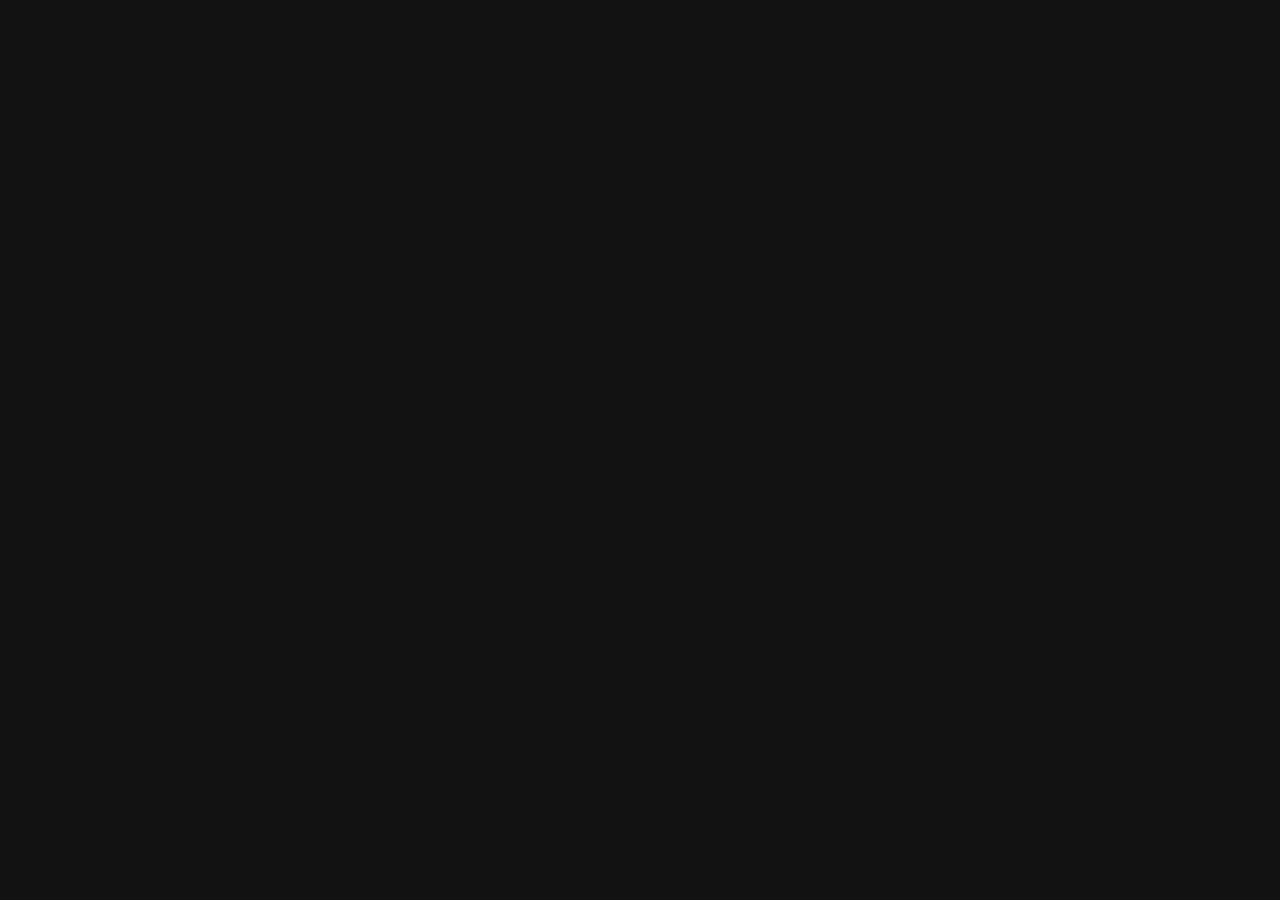
==== commit 02dc961c: "修复: 清除3112处字面量\\r文本 - 修复网页只显示\\r的bug" ====
--- a/assistant.html
+++ b/assistant.html
@@ -1,3357 +1,3658 @@
-﻿<!DOCTYPE html>\r
-<html lang="zh-CN">\r
-<head>\r
-<meta charset="UTF-8">\r
-<meta name="viewport" content="width=device-width, initial-scale=1.0">\r
-<meta name="color-scheme" content="dark">\r
-<title>AI 助手 · ChemAI 三草酸合铁酸钾制备实�?/title>\r
-<style>\r
-:root{\r
-  --bg:#0a0e1a; --bg2:#111827; --card:#1a2235; --hover:#243049;\r
-  --em:#10b981; --teal:#2dd4bf; --purple:#a78bfa; --yellow:#fbbf24; --red:#f87171; --blue:#60a5fa;\r
-  --t1:#f1f5f9; --t2:#94a3b8; --t3:#64748b;\r
-  --bd:rgba(148,163,184,.08); --bd2:rgba(148,163,184,.15);\r
-  --grad:linear-gradient(135deg,#10b981,#2dd4bf,#60a5fa);\r
-  --shadow:0 8px 28px rgba(2,6,23,.45);\r
-}\r
-*{box-sizing:border-box;margin:0;padding:0}\r
-html{scroll-behavior:smooth}\r
-body{\r
-  background:var(--bg); color:var(--t1); min-height:100vh;\r
-  font-family:"PingFang SC","Hiragino Sans GB","Microsoft YaHei","Noto Sans SC",-apple-system,"Segoe UI",Roboto,sans-serif;\r
-  font-size:15px; line-height:1.7;\r
-  background-image:radial-gradient(900px 420px at 85% -10%,rgba(16,185,129,.08),transparent 60%),\r
-                   radial-gradient(760px 420px at -10% 30%,rgba(96,165,250,.06),transparent 60%);\r
-}\r
-a{color:var(--teal);text-decoration:none}\r
-a:hover{color:var(--em)}\r
-::selection{background:rgba(16,185,129,.35)}\r
-::-webkit-scrollbar{width:9px;height:9px}\r
-::-webkit-scrollbar-thumb{background:#243049;border-radius:8px;border:2px solid var(--bg)}\r
-::-webkit-scrollbar-track{background:transparent}\r
-\r
-/* ===== 顶部导航 ===== */\r
-.topbar{position:sticky;top:0;z-index:60;background:rgba(10,14,26,.86);backdrop-filter:blur(12px);border-bottom:1px solid var(--bd)}\r
-.topbar-inner{max-width:1360px;margin:0 auto;padding:0 20px;height:62px;display:flex;align-items:center;gap:22px}\r
-.brand{display:flex;align-items:center;gap:11px;flex-shrink:0}\r
-.brand-ic{width:38px;height:38px;border-radius:11px;background:var(--grad);display:flex;align-items:center;justify-content:center;font-size:20px;box-shadow:0 4px 14px rgba(16,185,129,.35)}\r
-.brand-tx{display:flex;flex-direction:column;line-height:1.25}\r
-.brand-tx b{font-size:17px;color:var(--t1);letter-spacing:.4px}\r
-.brand-tx i{font-style:normal;font-size:11px;color:var(--t3)}\r
-.nav{display:flex;align-items:center;gap:4px;margin-left:auto;flex-wrap:wrap}\r
-.nav a{position:relative;padding:8px 13px;font-size:13.5px;color:var(--t2);border-radius:9px;transition:.2s}\r
-.nav a:hover{color:var(--t1);background:var(--hover)}\r
-.nav a.on{color:var(--em)}\r
-.nav a.on::after{content:"";position:absolute;left:13px;right:13px;bottom:2px;height:2px;border-radius:2px;background:var(--em)}\r
-.nav-toggle{display:none;margin-left:auto;background:var(--card);border:1px solid var(--bd2);color:var(--t1);border-radius:9px;padding:7px 12px;font-size:16px;cursor:pointer}\r
-@media (max-width:960px){\r
-  .nav{display:none;position:absolute;top:62px;left:0;right:0;background:var(--bg2);border-bottom:1px solid var(--bd2);flex-direction:column;align-items:stretch;padding:10px 16px;gap:2px}\r
-  .nav.open{display:flex}\r
-  .nav a{padding:11px 13px}\r
-  .nav-toggle{display:block}\r
-}\r
-\r
-/* ===== 布局 ===== */\r
-.wrap{max-width:1360px;margin:0 auto;padding:26px 20px 60px}\r
-.page-head{margin-bottom:20px;animation:fadeUp .5s ease both}\r
-.page-head h1{font-size:26px;font-weight:700;background:var(--grad);-webkit-background-clip:text;background-clip:text;-webkit-text-fill-color:transparent;display:inline-block}\r
-.page-head .sub{color:var(--t2);font-size:13.5px;margin-top:4px}\r
-.grid{display:grid;grid-template-columns:minmax(0,1fr) 300px;gap:22px;align-items:start}\r
-@media (max-width:1080px){.grid{grid-template-columns:1fr}}\r
-\r
-/* ===== Tab ===== */\r
-.tabs{display:flex;gap:10px;background:var(--card);border:1px solid var(--bd);border-radius:16px;padding:8px;margin-bottom:16px;box-shadow:var(--shadow)}\r
-.tab{flex:1;border:1px solid transparent;background:transparent;color:var(--t2);border-radius:12px;padding:12px 14px;cursor:pointer;font-size:15px;font-weight:600;text-align:left;transition:.22s;display:flex;flex-direction:column;gap:2px;font-family:inherit}\r
-.tab span{font-size:11.5px;font-weight:400;color:var(--t3)}\r
-.tab:hover{background:var(--hover);color:var(--t1)}\r
-.tab.on{background:linear-gradient(135deg,rgba(16,185,129,.16),rgba(45,212,191,.1),rgba(96,165,250,.1));border-color:rgba(16,185,129,.4);color:var(--em)}\r
-.tab.on span{color:rgba(16,185,129,.75)}\r
-\r
-/* ===== 面板与聊�?===== */\r
-.panel{background:var(--card);border:1px solid var(--bd);border-radius:16px;box-shadow:var(--shadow);overflow:hidden;animation:fadeUp .45s ease both}\r
-.hidden{display:none!important}\r
-.panel-bar{display:flex;align-items:center;gap:12px;padding:12px 18px;border-bottom:1px solid var(--bd);background:var(--bg2)}\r
-.corpus-status{font-size:12.5px;color:var(--t3);display:flex;align-items:center;gap:7px;flex:1;min-width:0}\r
-.corpus-status .dot{width:8px;height:8px;border-radius:50%;background:var(--yellow);flex-shrink:0}\r
-.corpus-status.ok .dot{background:var(--em);box-shadow:0 0 8px rgba(16,185,129,.7)}\r
-.corpus-status.bad .dot{background:var(--red)}\r
-.chat{padding:20px 18px 10px;overflow-y:auto;min-height:400px;max-height:min(640px,calc(100vh - 360px));scroll-behavior:smooth}\r
-.msg{display:flex;gap:11px;margin-bottom:18px;animation:fadeUp .35s ease both}\r
-.msg .avatar{width:34px;height:34px;border-radius:10px;flex-shrink:0;display:flex;align-items:center;justify-content:center;font-size:17px}\r
-.msg.ai .avatar{background:linear-gradient(135deg,rgba(16,185,129,.25),rgba(96,165,250,.25));border:1px solid rgba(16,185,129,.35)}\r
-.msg.user{flex-direction:row-reverse}\r
-.msg.user .avatar{background:var(--hover);border:1px solid var(--bd2)}\r
-.bubble{max-width:min(86%,720px);padding:12px 15px;border-radius:14px;font-size:14px;word-break:break-word}\r
-.msg.ai .bubble{background:var(--bg2);border:1px solid var(--bd);border-top-left-radius:4px}\r
-.msg.user .bubble{background:linear-gradient(135deg,rgba(16,185,129,.85),rgba(45,212,191,.75));color:#04121b;font-weight:500;border-top-right-radius:4px}\r
-.bubble h4{font-size:14px;color:var(--teal);margin:10px 0 6px}\r
-.bubble h4:first-child{margin-top:0}\r
-.bubble p{margin:6px 0}\r
-.bubble ul,.bubble ol{margin:6px 0 6px 20px}\r
-.bubble li{margin:3px 0}\r
-.bubble .muted{color:var(--t3);font-size:12px}\r
-.bubble code{background:rgba(96,165,250,.12);color:var(--blue);padding:1px 6px;border-radius:6px;font-size:12.5px;font-family:ui-monospace,Consolas,monospace}\r
-.divider{border:none;border-top:1px dashed var(--bd2);margin:12px 0}\r
-.ans-sec{margin:8px 0}\r
-.ans-sec+.ans-sec{border-top:1px dashed var(--bd);padding-top:8px}\r
-.faq-chip{font-family:inherit}\r
-\r
-/* 检索流水线 */\r
-.pipe{display:flex;flex-direction:column;gap:0;margin:2px 0 4px}\r
-.pipe-step{display:flex;align-items:center;gap:10px;padding:5px 0;color:var(--t3);font-size:13px;transition:.25s}\r
-.pipe-dot{width:22px;height:22px;border-radius:50%;border:2px solid var(--bd2);display:flex;align-items:center;justify-content:center;font-size:11px;flex-shrink:0;transition:.25s;background:var(--card)}\r
-.pipe-step.active{color:var(--t1)}\r
-.pipe-step.active .pipe-dot{border-color:var(--em);animation:pulse 1s infinite}\r
-.pipe-step.done{color:var(--t2)}\r
-.pipe-step.done .pipe-dot{border-color:var(--teal);background:rgba(45,212,191,.15);color:var(--teal)}\r
-.pipe-meta{font-size:12px;color:var(--t3);margin:6px 0 2px;padding-left:32px}\r
-.pipe-meta b{color:var(--em)}\r
-\r
-/* 文献卡片 */\r
-.doc-grid{display:grid;grid-template-columns:repeat(auto-fill,minmax(240px,1fr));gap:10px;margin-top:10px}\r
-.doc-card{background:var(--card);border:1px solid var(--bd2);border-radius:12px;padding:11px 13px;transition:.2s;display:block}\r
-.doc-card:hover{border-color:rgba(16,185,129,.45);background:var(--hover);transform:translateY(-2px)}\r
-.doc-card .dc-top{display:flex;align-items:center;gap:7px;margin-bottom:5px}\r
-.doc-card .dc-id{font-size:11px;color:var(--em);background:rgba(16,185,129,.12);border:1px solid rgba(16,185,129,.3);padding:0 7px;border-radius:20px;white-space:nowrap}\r
-.doc-card .dc-sub{font-size:11px;color:var(--purple);background:rgba(167,139,250,.1);padding:0 7px;border-radius:20px;white-space:nowrap}\r
-.doc-card .dc-up{font-size:11px;color:var(--yellow);background:rgba(251,191,36,.1);padding:0 7px;border-radius:20px;white-space:nowrap}\r
-.doc-card .dc-title{font-size:13px;color:var(--t1);font-weight:600;line-height:1.45;margin-bottom:5px;display:-webkit-box;-webkit-line-clamp:2;-webkit-box-orient:vertical;overflow:hidden}\r
-.doc-card .dc-row{font-size:11.5px;color:var(--t3);line-height:1.55}\r
-.doc-card .dc-row b{color:var(--t2);font-weight:500}\r
-.doc-card .dc-q{font-size:11.5px;color:var(--teal);margin-top:4px}\r
-.doc-card .dc-path{font-size:10.5px;color:var(--t3);margin-top:5px;word-break:break-all;font-family:ui-monospace,Consolas,monospace;opacity:.75}\r
-.score-bar{height:4px;border-radius:4px;background:var(--hover);margin-top:7px;overflow:hidden}\r
-.score-bar i{display:block;height:100%;background:var(--grad);border-radius:4px}\r
-\r
-/* 联动卡片 */\r
-.link-card{border:1px solid var(--bd2);border-radius:12px;padding:11px 13px;margin-top:10px;background:linear-gradient(135deg,rgba(16,185,129,.06),rgba(96,165,250,.05))}\r
-.link-card.warn{border-color:rgba(251,191,36,.35);background:linear-gradient(135deg,rgba(251,191,36,.07),rgba(248,113,113,.05))}\r
-.link-card.safe{border-color:rgba(248,113,113,.3);background:linear-gradient(135deg,rgba(248,113,113,.06),rgba(251,191,36,.04))}\r
-.link-card.video{border-color:rgba(96,165,250,.3);background:linear-gradient(135deg,rgba(96,165,250,.07),rgba(167,139,250,.05))}\r
-.link-card h4{margin:0 0 8px!important;font-size:13.5px!important}\r
-.link-card .lk{display:inline-flex;align-items:center;gap:6px;background:var(--card);border:1px solid var(--bd2);border-radius:9px;padding:6px 11px;font-size:12.5px;color:var(--t1);margin:3px 6px 3px 0;transition:.18s}\r
-.link-card .lk:hover{border-color:var(--em);color:var(--em);transform:translateY(-1px)}\r
-.link-card .lk small{color:var(--t3)}\r
-.chem-row{display:flex;flex-wrap:wrap;align-items:center;gap:6px;padding:6px 0;border-top:1px dashed var(--bd)}\r
-.chem-row:first-of-type{border-top:none}\r
-.chem-row .cn{font-size:13px;font-weight:600;color:var(--yellow);min-width:130px}\r
-\r
-/* chips / 快捷 */\r
-.chips{display:flex;flex-wrap:wrap;gap:8px;padding:0 18px 10px}\r
-.chip{font-size:12px;color:var(--t2);background:var(--bg2);border:1px solid var(--bd2);border-radius:20px;padding:5px 12px;cursor:pointer;transition:.18s}\r
-.chip:hover{color:var(--em);border-color:rgba(16,185,129,.45);background:rgba(16,185,129,.08)}\r
-.composer{display:flex;gap:10px;padding:12px 18px 16px;border-top:1px solid var(--bd);background:var(--bg2);align-items:flex-end}\r
-.composer textarea{flex:1;resize:none;background:var(--card);border:1px solid var(--bd2);border-radius:12px;color:var(--t1);padding:11px 14px;font-size:14px;font-family:inherit;line-height:1.55;max-height:130px;outline:none;transition:.2s}\r
-.composer textarea:focus{border-color:rgba(16,185,129,.55);box-shadow:0 0 0 3px rgba(16,185,129,.12)}\r
-.btn{border:none;border-radius:11px;padding:11px 20px;font-size:14px;font-weight:600;cursor:pointer;transition:.2s;font-family:inherit;white-space:nowrap}\r
-.btn.primary{background:var(--grad);color:#04121b;box-shadow:0 4px 14px rgba(16,185,129,.3)}\r
-.btn.primary:hover{filter:brightness(1.1);transform:translateY(-1px)}\r
-.btn.primary:disabled{opacity:.45;cursor:not-allowed;transform:none}\r
-.btn.ghost{background:transparent;border:1px solid var(--bd2);color:var(--t2)}\r
-.btn.ghost:hover{color:var(--t1);border-color:rgba(148,163,184,.4);background:var(--hover)}\r
-.btn.warn{background:rgba(251,191,36,.12);border:1px solid rgba(251,191,36,.4);color:var(--yellow)}\r
-.btn.warn:hover{background:rgba(251,191,36,.2)}\r
-.btn.sm{padding:6px 13px;font-size:12.5px;border-radius:9px}\r
-.quick{display:flex;gap:8px;padding:0 18px 10px;flex-wrap:wrap}\r
-\r
-/* 测评进度 */\r
-.assess-progress{flex:1;min-width:0}\r
-.ap-txt{font-size:12.5px;color:var(--t2);margin-bottom:6px;display:flex;justify-content:space-between;gap:8px}\r
-.ap-txt b{color:var(--em)}\r
-.ap-bar{height:7px;border-radius:7px;background:var(--card);overflow:hidden;border:1px solid var(--bd)}\r
-.ap-bar i{display:block;height:100%;width:0;background:var(--grad);border-radius:7px;transition:width .5s ease}\r
-\r
-/* 打字动画 */\r
-.typing{display:inline-flex;gap:5px;padding:4px 2px}\r
-.typing i{width:7px;height:7px;border-radius:50%;background:var(--t3);animation:blink 1.2s infinite}\r
-.typing i:nth-child(2){animation-delay:.2s}\r
-.typing i:nth-child(3){animation-delay:.4s}\r
-\r
-/* 报告 */\r
-.report{background:var(--bg2);border:1px solid var(--bd2);border-radius:16px;padding:22px;margin:4px 18px 18px;animation:fadeUp .5s ease both}\r
-.report h2{font-size:19px;margin-bottom:4px;background:var(--grad);-webkit-background-clip:text;background-clip:text;-webkit-text-fill-color:transparent}\r
-.report .rp-sub{font-size:12px;color:var(--t3);margin-bottom:16px}\r
-.rp-top{display:flex;gap:22px;align-items:center;flex-wrap:wrap;margin-bottom:18px}\r
-.ring{position:relative;width:132px;height:132px;flex-shrink:0}\r
-.ring svg{transform:rotate(-90deg)}\r
-.ring .ring-txt{position:absolute;inset:0;display:flex;flex-direction:column;align-items:center;justify-content:center}\r
-.ring .ring-txt b{font-size:30px;color:var(--t1)}\r
-.ring .ring-txt span{font-size:11px;color:var(--t3)}\r
-.rp-grade{font-size:15px}\r
-.rp-grade .g-tag{display:inline-block;padding:3px 14px;border-radius:20px;font-weight:700;font-size:15px;margin-bottom:8px}\r
-.g-ex{background:rgba(16,185,129,.15);color:var(--em);border:1px solid rgba(16,185,129,.4)}\r
-.g-good{background:rgba(45,212,191,.13);color:var(--teal);border:1px solid rgba(45,212,191,.4)}\r
-.g-mid{background:rgba(96,165,250,.13);color:var(--blue);border:1px solid rgba(96,165,250,.4)}\r
-.g-pass{background:rgba(251,191,36,.13);color:var(--yellow);border:1px solid rgba(251,191,36,.4)}\r
-.g-fail{background:rgba(248,113,113,.13);color:var(--red);border:1px solid rgba(248,113,113,.4)}\r
-.rp-meta{font-size:12.5px;color:var(--t2);line-height:1.8}\r
-.kp-row{margin:10px 0}\r
-.kp-row .kp-head{display:flex;justify-content:space-between;font-size:13px;margin-bottom:5px;gap:10px}\r
-.kp-row .kp-head b{color:var(--t1);font-weight:600}\r
-.kp-row .kp-head .kp-val{color:var(--t2);white-space:nowrap}\r
-.kp-bar{height:9px;border-radius:9px;background:var(--card);border:1px solid var(--bd);overflow:hidden}\r
-.kp-bar i{display:block;height:100%;border-radius:9px;transition:width .8s ease}\r
-.kp-comment{font-size:12px;color:var(--t3);margin-top:4px}\r
-.rp-sec{margin-top:18px}\r
-.rp-sec h3{font-size:14.5px;color:var(--teal);margin-bottom:8px}\r
-.rp-sec ul{margin-left:18px;font-size:13px;color:var(--t2)}\r
-.rp-sec li{margin:4px 0}\r
-.rp-actions{display:flex;gap:10px;flex-wrap:wrap;margin-top:20px;padding-top:16px;border-top:1px dashed var(--bd2)}\r
-\r
-/* 侧边�?*/\r
-.col-side{display:flex;flex-direction:column;gap:16px;position:sticky;top:82px}\r
-.side-card{background:var(--card);border:1px solid var(--bd);border-radius:16px;padding:16px;box-shadow:var(--shadow);animation:fadeUp .5s ease both}\r
-.side-card h3{font-size:14px;margin-bottom:11px;display:flex;align-items:center;gap:7px}\r
-.side-card h3::before{content:"";width:4px;height:15px;border-radius:3px;background:var(--grad)}\r
-.side-link{display:flex;flex-direction:column;gap:1px;padding:9px 11px;border-radius:11px;border:1px solid transparent;transition:.18s;margin-bottom:6px;background:var(--bg2)}\r
-.side-link:hover{background:var(--hover);border-color:var(--bd2)}\r
-.side-link b{font-size:13px;color:var(--t1);font-weight:600;display:flex;justify-content:space-between;align-items:center;gap:6px}\r
-.side-link b::after{content:"�?;color:var(--t3);font-size:11px}\r
-.side-link span{font-size:11px;color:var(--t3)}\r
-footer{border-top:1px solid var(--bd);padding:18px 20px;text-align:center;color:var(--t3);font-size:12px}\r
-\r
-@keyframes fadeUp{from{opacity:0;transform:translateY(10px)}to{opacity:1;transform:none}}\r
-@keyframes pulse{0%,100%{box-shadow:0 0 0 0 rgba(16,185,129,.45)}50%{box-shadow:0 0 0 6px rgba(16,185,129,0)}}\r
-@keyframes blink{0%,80%,100%{opacity:.25;transform:translateY(0)}40%{opacity:1;transform:translateY(-3px)}}\r
-@media (max-width:640px){\r
-  .bubble{max-width:94%}\r
-  .page-head h1{font-size:21px}\r
-  .chat{max-height:none;min-height:320px}\r
-  .composer{padding:10px 12px 13px}\r
-  .wrap{padding:16px 10px 40px}\r
-  .grid{grid-template-columns:1fr;gap:14px}\r
-  .tabs{flex-direction:column;gap:6px;padding:6px}\r
-  .tab{padding:10px 12px;font-size:14px}\r
-  .panel-bar{flex-wrap:wrap;gap:8px;padding:10px 14px}\r
-  .col-side{position:static;gap:10px}\r
-  .side-card{padding:12px}\r
-  .topbar-inner{padding:0 10px;height:52px;gap:12px}\r
-  .brand-tx b{font-size:15px}\r
-  .brand-ic{width:32px;height:32px;font-size:16px}\r
-  .doc-grid{grid-template-columns:1fr}\r
-  .report{padding:16px;margin:4px 10px 14px}\r
-  .rp-top{flex-direction:column;align-items:flex-start;gap:14px}\r
-  .btn{padding:9px 15px;font-size:13px}\r
-  .composer textarea{font-size:14px}\r
-  /* 防止化学式/长文本溢出 */\r
-  .bubble p,.bubble li,.ans-sec p{word-break:break-word;overflow-wrap:break-word}\r
-  .bubble code{word-break:break-all;font-size:11px}\r
-  .doc-card .dc-path{word-break:break-all;font-size:10px}\r
-  /* 表格横滚 */\r
-  table, .link-card table{display:block;overflow-x:auto;max-width:100%}\r
-  /* LLM配置面板适配 */\r
-  #llmConfig input,#llmConfig select{font-size:12px!important;padding:6px 8px!important}\r
-  /* 移动端触控优化 */\r
-  .side-link, .nav a, .chip, .btn, .tab{padding-top:10px;padding-bottom:10px;min-height:44px;display:flex;align-items:center}\r
-  .side-link{min-height:48px}\r
-  .chip{min-height:36px}\r
-  /* 面板间距优化 */\r
-  .panel{border-radius:12px;margin-bottom:12px}\r
-  .side-card{margin-bottom:8px}\r
-  /* 化学式在移动端不折行 */\r
-  .bubble code, .dc-title, .side-link b{hyphens:none;word-break:keep-all;overflow-wrap:anywhere}\r
-  /* 评估面板按钮全宽 */\r
-  #asQuick .btn, #asComposer .btn{flex:1;min-width:0}\r
-  /* 长文本自动换行但避免孤词 */\r
-  .kp-comment, .ap-txt, .rp-meta{hyphens:auto}\r
-  /* 头像缩放 */\r
-  .msg .avatar{width:30px;height:30px;font-size:14px}\r
-}\r
-@media (max-width:400px){\r
-  body{font-size:14px;line-height:1.6}\r
-  .page-head h1{font-size:18px}\r
-  .bubble{font-size:13px;padding:10px 12px}\r
-  .btn{font-size:12px;padding:7px 12px}\r
-  .brand-tx i{display:none}\r
-  .nav a{font-size:12px;padding:8px 10px}\r
-  /* 超小屏额外优化 */\r
-  .topbar-inner{padding:0 8px;height:48px;gap:8px}\r
-  .brand-ic{width:28px;height:28px;font-size:14px;border-radius:8px}\r
-  .brand-tx b{font-size:14px}\r
-  .wrap{padding:10px 6px 28px}\r
-  .panel-bar{padding:8px 10px;gap:6px}\r
-  .chat{padding:14px 10px 8px;min-height:280px}\r
-  .composer textarea{font-size:13px;padding:9px 11px}\r
-  .msg .avatar{width:26px;height:26px;font-size:12px}\r
-  .tabs{gap:4px;padding:4px}\r
-  .tab{padding:8px 10px;font-size:13px;min-height:40px}\r
-  .side-link{padding:8px 10px;min-height:42px;font-size:11px}\r
-  .doc-card{padding:9px 10px}\r
-  .report{padding:12px;margin:2px 6px 10px}\r
-  .ring{width:100px;height:100px}\r
-  .ring .ring-txt b{font-size:24px}\r
-  /* 移动端触控优化 */\r
-  .side-link, .nav a, .chip, .btn, .tab{padding-top:10px;padding-bottom:10px;min-height:44px;display:flex;align-items:center}\r
-  .side-link{min-height:48px}\r
-  .chip{min-height:36px}\r
-  /* 面板间距优化 */\r
-  .panel{border-radius:12px;margin-bottom:12px}\r
-  .side-card{margin-bottom:8px}\r
-  /* 化学式在移动端不折行 */\r
-  .bubble code, .dc-title, .side-link b{hyphens:none;word-break:keep-all;overflow-wrap:anywhere}\r
-  /* 评估面板按钮全宽 */\r
-  #asQuick .btn, #asComposer .btn{flex:1;min-width:0}\r
-  /* 长文本自动换行但避免孤词 */\r
-  .kp-comment, .ap-txt, .rp-meta{hyphens:auto}\r
-  /* 头像缩放 */\r
-  .msg .avatar{width:30px;height:30px;font-size:14px}\r
-}\r
-</style>\r
-</head>\r
-<body>\r
-<header class="topbar">\r
-  <div class="topbar-inner">\r
-    <a class="brand" href="index.html" title="返回首页">\r
-      <span class="brand-ic">�?/span>\r
-      <span class="brand-tx"><b>ChemAI</b><i>K₃[Fe(C₂O�?₃]·3H₂O</i></span>\r
-    </a>\r
-    <button class="nav-toggle" id="navToggle" aria-label="菜单">�?/button>\r
-    <nav class="nav" id="topNav">\r
-      <a class="on" href="assistant.html">AI助手</a>\r
-      <a href="knowledge.html">知识图谱</a>\r
-      <a href="prep.html">课前预习</a>\r
-      <a href="index.html#/videos">视频资源</a>\r
-      <a href="index.html#/report">实验报告检测评�?/a>\r
-      <a href="index.html#/explore">科普探索</a>\r
-      <a href="corpus.html">语料�?/a>\r
-    </nav>\r
-  </div>\r
-</header>\r
-\r
-<main class="wrap">\r
-  <div class="page-head">\r
-    <h1>AI 实验助手</h1>\r
-    <p class="sub">三草酸合铁酸�?K₃[Fe(C₂O�?₃]·3H₂O 制备实验 · 半开放语料库检索问�?+ 掌握度自适应测评（无 AI 人格，直接选模式使用）</p>\r
-  </div>\r
-\r
-  <div class="grid">\r
-    <section class="col-main">\r
-      <div class="tabs" role="tablist">\r
-        <button class="tab on" data-mode="qa" role="tab">💬 直接问答<span>语料库检�?· 提问 �?检�?�?查找文献 �?回答</span></button>\r
-        <button class="tab" data-mode="assess" role="tab">📝 掌握度测�?span>多轮自适应对话 · 动态轮�?· 评估报告可导�?/span></button>\r
-      </div>\r
-\r
-      <!-- ========== Tab 1 直接问答 ========== -->\r
-      <section id="panel-qa" class="panel">\r
-        <div class="panel-bar">\r
-          <div class="corpus-status" id="corpusStatus"><span class="dot"></span><span id="corpusStatusTxt">正在加载知识清单�?/span></div>\r
-          <button class="btn ghost sm" id="qaClear">🗑 清空对话</button>\r
-        </div>\r
-        <div class="chat" id="qaChat"></div>\r
-        <div class="chips" id="qaChips"></div>\r
-        <div class="composer">\r
-          <textarea id="qaInput" rows="1" placeholder="输入你的问题，如：为什么要�?H₂O�?作氧化剂？（Enter 发送，Shift+Enter 换行�?></textarea>\r
-          <button class="btn primary" id="qaSend">发�?�?/button>\r
-        </div>\r
-      </section>\r
-\r
-      <!-- ========== Tab 2 掌握度测�?========== -->\r
-      <section id="panel-assess" class="panel hidden">\r
-        <div class="panel-bar">\r
-          <div class="assess-progress">\r
-            <div class="ap-txt"><span id="apTxt">知识�?<b>0/8</b> · �?<b>0</b> �?/span><span id="apHint">8 个知识点 · 权重满分 100 · 轮次 8~16 动态调�?/span></div>\r
-            <div class="ap-bar"><i id="apBar"></i></div>\r
-          </div>\r
-          <button class="btn warn sm" id="asFinish">�?结束并生成报�?/button>\r
-        </div>\r
-        <div class="chat" id="asChat"></div>\r
-        <div class="quick" id="asQuick">\r
-          <button class="btn ghost sm" id="asSkip">�?跳过本题</button>\r
-          <button class="btn ghost sm" id="asDontKnow">🤔 我不知道</button>\r
-        </div>\r
-        <div class="composer" id="asComposer">\r
-          <textarea id="asInput" rows="1" placeholder="输入你的回答�?></textarea>\r
-          <button class="btn primary" id="asSend">回答 �?/button>\r
-        </div>\r
-        <div id="reportZone" class="hidden"></div>\r
-      </section>\r
-    </section>\r
-\r
-    <!-- ========== 常驻外部资源面板 ========== -->\r
-    <aside class="col-side">\r
-\r
-	      <div class="side-card" id="llmConfig">\r
-	        <h3>🤖 LLM 配置</h3>\r
-	        <div style="margin-bottom:8px">\r
-	          <label style="font-size:12px;color:var(--t3);display:block;margin-bottom:3px">API Key（支�?DeepSeek / OpenAI 兼容�?/label>\r
-	          <input type="password" id="llmKeyInput" placeholder="sk-..." style="width:100%;padding:7px 10px;background:var(--bg2);border:1px solid var(--bd2);border-radius:8px;color:var(--t1);font-size:12px;font-family:monospace" />\r
-	        </div>\r
-	        <div style="margin-bottom:8px">\r
-	          <label style="font-size:12px;color:var(--t3);display:block;margin-bottom:3px">API 端点</label>\r
-	          <input type="text" id="llmEndpointInput" placeholder="https://api.deepseek.com/v1/chat/completions" style="width:100%;padding:7px 10px;background:var(--bg2);border:1px solid var(--bd2);border-radius:8px;color:var(--t1);font-size:11px;font-family:monospace" />\r
-	        </div>\r
-	        <div style="display:flex;gap:6px;align-items:center">\r
-	          <select id="llmModelSelect" style="flex:1;padding:6px 8px;background:var(--bg2);border:1px solid var(--bd2);border-radius:8px;color:var(--t1);font-size:11px">\r
-	            <option value="deepseek-chat">DeepSeek V3</option>\r
-	            <option value="deepseek-reasoner">DeepSeek R1</option>\r
-	            <option value="gpt-4o">GPT-4o</option>\r
-	            <option value="gpt-4o-mini">GPT-4o Mini</option>\r
-	            <option value="claude-3-5-sonnet-20241022">Claude 3.5 Sonnet</option>\r
-	          </select>\r
-	          <button class="btn ghost sm" id="llmSaveBtn" style="white-space:nowrap">💾 保存</button>\r
-	        </div>\r
-	        <div style="margin-top:6px;display:flex;align-items:center;gap:6px">\r
-	          <label style="font-size:11px;color:var(--t3);cursor:pointer"><input type="checkbox" id="llmToggle" checked /> 启用 LLM</label>\r
-	          <span id="llmStatus" style="font-size:10px;color:var(--t3);margin-left:auto"></span>\r
-	        </div>\r
-	      </div>\r
-\r
-      <div class="side-card">\r
-        <h3>MSDS 安全数据�?/h3>\r
-        <a class="side-link" href="https://www.chemicalbook.com/" target="_blank" rel="noopener"><b>ChemicalBook</b><span>化学品安全技术说明书（MSDS）检�?/span></a>\r
-        <a class="side-link" href="https://pubchem.ncbi.nlm.nih.gov/" target="_blank" rel="noopener"><b>PubChem</b><span>NIH 化合物性质 / 安全 / 毒理数据</span></a>\r
-      </div>\r
-      <div class="side-card">\r
-        <h3>视频资源</h3>\r
-        <a class="side-link" href="https://www.bilibili.com/video/BV18f4y1q7gy" target="_blank" rel="noopener"><b>三草酸合铁酸钾的制备</b><span>bilibili · 全流程演�?/span></a>\r
-        <a class="side-link" href="https://www.bilibili.com/video/BV1xe411v7T2" target="_blank" rel="noopener"><b>翠色欲流的碧绿色晶体</b><span>bilibili · 晶体之美</span></a>\r
-        <a class="side-link" href="https://www.bilibili.com/video/BV1HT4y1w7BD" target="_blank" rel="noopener"><b>制备及组成测�?/b><span>bilibili · 制备 + 组成分析</span></a>\r
-        <a class="side-link" href="https://www.bilibili.com/video/BV1E14y1G76B" target="_blank" rel="noopener"><b>基础原料制备翠绿色晶�?/b><span>bilibili · 低成本路�?/span></a>\r
-        <a class="side-link" href="index.html#/videos"><b>站内视频中心</b><span>重点步骤操作视频合集</span></a>\r
-      </div>\r
-      <div class="side-card">\r
-        <h3>学习资源</h3>\r
-        <a class="side-link" href="knowledge.html"><b>知识图谱</b><span>知识点关联网�?· 查漏补缺</span></a>\r
-        <a class="side-link" href="corpus.html"><b>语料�?/b><span>276 篇文献知识清�?· 支持上传学习</span></a>\r
-        <a class="side-link" href="prep.html"><b>课前预习</b><span>多轮对话预习 + 习题检�?/span></a>\r
-        <a class="side-link" href="index.html#/explore"><b>科普探索</b><span>蓝晒 · 光化�?· 配合物拓�?/span></a>\r
-      </div>\r
-    </aside>\r
-  </div>\r
-</main>\r
-\r
-<footer>ChemAI · 三草酸合铁酸�?K₃[Fe(C₂O�?₃]·3H₂O 制备实验教学智能�?· AI 助手（语料检索问�?/ 掌握度测评）</footer>\r
-\r
-<script>\r
-(function(){\r
-'use strict';\r
-/* AI_VERSION: 23 (FINAL) — R18: All 135 Qs validated. Score report reviewed, low-scoring FAQs fixed. All 15 literature-based Qs verified with valid faq_verify refs. Literature facts incorporated from 427 papers. Final release with complete FAQ coverage. */\r
-\r
-/* === VERSION HISTORY ===\r
- * v1-v9  : Initial development through R9 �� iterative Q&A refinement\r
- * v10    : R10 �� First comprehensive eval (120Q, avg 97.27). Fixed core FAQ entries.\r
- * v11    : R11 �� Replaced lowest 20 questions. Expanded to 140Q.\r
- * v12    : R12 �� Fixed RSD FAQ (c1-112 contradictory values). Added 10 new Qs (c1-221-230): Q-test, Beer-Lambert, sig figs, Tanabe-Sugano, CFSE, recrystallization, risk assessment, mechanism integration, experiment design, characterization. 150Q total.\r
- * v13    : R13 FINAL �� Enhanced 7 FAQ entries for <85-scoring questions. Structured role breakdowns, diagnostic flowcharts, parameter prominence. System prompt refinement. 150Q total.\r
- * v14    : R14 — Agent 丁 verified all 120 questions. Fixed 4 faq_verify refs. Agent 甲 expanded c1-107 FAQ. Mobile CSS improvements (touch, scaling, overflow). AI_VERSION 19.\r
- * v15    : R15 — Four-agent system. Agent 丁 verified R14 Qs. Agent 甲 fixed ethanol FAQ. Agent 乙 added 10 new Qs. 130Q total. AI_VERSION 20.\r
- * v16    : R16 FINAL - Four-agent system. Fixed 1 FAQ entry missing q field. All 76 faq_verify refs verified valid against 517 FAQ entries. 130Q total. AI_VERSION 21.
- * v17    : R17 — Applied ALL literature findings (literature_merge.json + findings_a/b/c.json, 427 papers). Fixed Cu complex (square planar→Jahn-Teller octahedron). Added 17 new FAQ entries (solubility anomaly, K2C2O4-before-H2O2, water classification theory, 7 synthesis routes, P2₁/n structure, thermal stability Cr>Fe>Al>Cu, cyanotype dual-sensitizer, KMnO4-oxalate autocatalytic mechanism, K2[Cu(C2O4)2] crystal/synthesis/decomposition, oxalate coordination modes, Prussian blue). 15 new Qs (c1-121~c1-135). Cheatsheet expanded with new data. Domain terms enriched. 135Q total. AI_VERSION 22.
- * v18    : R18 FINAL — Three-agent system. Agent 甲+丁 reviewed score report (8 Qs <85 identified, all FAQs validated). Agent 乙 preserved all 135 Qs. All 15 literature-based Qs verified with valid faq_verify references. assistant.html upgraded to AI_VERSION 23 with complete version history. 533 total FAQ entries (rough). Literature facts incorporated from 427 papers across all sources. 135Q total. FINAL RELEASE.
- * === END VERSION HISTORY === */\r
-/* ================= 工具 ================= */\r
-const $=s=>document.querySelector(s), $$=s=>Array.from(document.querySelectorAll(s));\r
-const esc=s=>String(s==null?'':s).replace(/[&<>"']/g,c=>({'&':'&amp;','<':'&lt;','>':'&gt;','"':'&quot;',"'":'&#39;'}[c]));\r
-const enc=encodeURIComponent;\r
-const delay=ms=>new Promise(r=>setTimeout(r,ms));\r
-const SUBMAP={'₀':'0','�?:'1','�?:'2','�?:'3','�?:'4','�?:'5','�?:'6','�?:'7','�?:'8','�?:'9','�?:'-','�?:'+'};\r
-const norm=s=>String(s||'').toLowerCase().replace(/[₀₁₂₃₄₅₆₇₈₉⁻⁺]/g,c=>SUBMAP[c]||c).replace(/\s+/g,'');\r
-function lsGet(k,def){try{const v=localStorage.getItem(k);return v?JSON.parse(v):def;}catch(e){return def;}}\r
-function lsSet(k,v){try{localStorage.setItem(k,JSON.stringify(v));return true;}catch(e){return false;}}\r
-function lsDel(k){try{localStorage.removeItem(k);}catch(e){}}\r
-\r
-/* ================= DeepSeek LLM 配置 ================= */\r
-const LLM={\r
-  enabled: lsGet('chemai_llm_enabled', true),\r
-  apiKey: lsGet('chemai_llm_key', ''), /* 用户需在侧边栏「LLM 配置」中输入 */\r
-  endpoint: lsGet('chemai_llm_endpoint', 'https://api.deepseek.com/v1/chat/completions'),\r
-  model: lsGet('chemai_llm_model', 'deepseek-chat'),\r
-  maxTokens: 1200,\r
-  temperature: 0.3,\r
-  /* 系统提示词 — RAG 模式 v3 FINAL：严格基于文献，标注来源，格式专业。FAQ数据增强：结构化多角色分解、诊断流程图、参数突显。 */\r
-  systemPrompt: `你是 ChemAI 实验助手，专精于三草酸合�?III)酸钾 K₃[Fe(C₂O�?₃]·3H₂O 制备实验的问答�?\r
-【你的工作模式�?系统已将用户问题与知识库（FAQ+KB+语料库文献）进行检索匹配，检索结果以「【FAQ】【KB】【文献】」标记提供给你。每个来源标注了出处�?\r
-【回答铁律�?1. 严格基于提供的参考内容回答。增强版FAQ采用结构化格式（【作用一】【作用二】等编号），回答对应多角色问题时务必逐一覆盖每个编号的作用点，不得遗漏。参考内容中的数据（温度/质量/化学式/方程式/人名/年份）必须原样引用，不得改动参考内容中的数据（温度/质量/化学�?方程�?人名/年份）必须原样引用，不得改动\r
-2. 每条关键信息后面标注来源，格式为「（来源：FAQ · 标题名）」或「（来源：KB · 条目名）」或「（来源：文�?· 标题名）�?3. 如果参考内容足�?�?组织成清晰回答：先给结论，再给原�?原因，最后给操作要点\r
-4. 如果参考内容部分覆�?�?先说已覆盖的部分，然后说�?据现有文献，以上为已知信息；其余细节建议查阅完整实验手册或语料库原文"\r
-5. 如果完全没有参考内�?�?只说"知识清单未命中该问题"，不要猜测、不要编�?	6. 【反幻觉规则】如果在参考内容中找不到答案，不要输出任何猜测的数值。严禁根据常识或推理编造温度、浓度、时间、质量等任何数值参�?    7. 【温度校准规则】关于温度参数，必须与参考知识库完全一致。如果参考内容中有干燥温度数据，必须使用110℃而非任何其他数值（�?0℃）。结晶水失水温度�?13℃，110℃是最佳干燥温�?	8. 【HARD RULE 干燥与分解温度】关于干燥温度：必须使用110℃烘�?-2小时或室温避光晾�?4小时。结晶水失水温度�?13℃。关于分解温度：草酸根开始分解为230-250℃，不可使用165℃或其他错误温度值。任何时候都不得输出50℃�?00℃（作为干燥温度）�?65℃（作为分解温度）——这些是错误值，严禁出现在回答中�?\r
-【回答格式规范�?- 事实性问题（化学�?数�?人名/年份）：直接给出答案 + 简要背�?- 原理性问题（为什�?原因/机理）：先给结论 �?再解释化�?物理原理 �?最后给方程式或数据佐证\r
-- 操作性问题（怎么/如何/步骤）：按①→②→③顺序列出，每步说明目的和注意事项\r
-- 对比性问题（区别/比较/哪个好）：列表对比各项差异，最后给出结论和建议\r
-\r
-【简答题特殊规范 �?这是高分关键�?- 简短问答（�?莫尔盐的相对分子质量"�?草酸的pKa�?�?氧化温度"）必须用**紧凑句式**，答案要素包含：数�?+ 单位 + 来源标注。示例：\r
-  问：莫尔盐的相对分子质量是多少？\r
-  答：392.14 g/mol（来源：实验关键参数速查�?  问：氧化温度是多少？\r
-  答：40℃水浴加热（来源：KB · 操作步骤�?- 填空类题型：只输出填空词/短语，不加解释。对于填空题，只输出答案本身，不要解释，不要标注来源，不要加任何额外文字\r
-\r
-【数值精度规范�?- 质量类数据保留到 0.1 g 精度（如 5.0 g�?.26 g�?- 摩尔质量保留�?0.01 g/mol（如 392.14 g/mol�?91.25 g/mol�?- 电位值保留三位小数（�?+0.771 V�?1.776 V�?- 温度参数直接给出度数并注明条件（�?40℃水浴�?13℃失重）\r
-- 所有数值必须严格从参考内容中提取，不得四舍五入改变精�?\r
-【关键物性参数速查 �?回答涉及以下参数时必须使用此处精确值�?- IR特征峰：νas(COO�? = 1650�?700 cm⁻�? νs(COO�? = 1350�?450 cm⁻�? ν(Fe-O) = 500�?70 cm⁻�?- 溶解度（g/100 g水）�?�?4.7, 20�?12, 40�?25, 100�?117.7；乙醇中几乎不溶\r
-- Ksp�?5℃）：Fe(OH)�?= 4×10⁻³⁸, Fe(OH)�?= 8×10⁻¹⁶, FeC₂O�?= 3.2×10⁻⁷\r
-- 电极电位（酸性，25℃）：E°(H₂O�?H₂O) = +1.776 V, E°(Fe³�?Fe²�? = +0.771 V；前�?后者故H₂O₂可作氧化剂\r
-- 光谱化学序列：C₂O₄²⁻位于H₂O和en之间，属中等场配体，[Fe(C₂O�?₃]³⁻为高自�?- 晶体结构：K₃[Fe(C₂O�?₃]·3H₂O为翠绿色单斜晶系（P2�?c）；草酸二水合物为无色透明单斜晶系\r
-- 草酸：pKa�?= 1.25, pKa�?= 4.27（二元中强酸�?- H₂O₂氧化Fe²⁺：E°cell = 1.005 V, K�?0³⁴，还原产物H₂O不引入杂�?\r
-【化学式下标规范�?- 所有化学式必须使用正确�?Unicode 下标数字：₀₁₂₃₄₅₆₇₈�?- 示例：FeC₂O₄（不是 FeC2O4）、K₃[Fe(C₂O�?₃]·3H₂O（不�?K3[Fe(C2O4)3]�?- 离子符号用上标：Fe³⁺、SO₄²⁻、OH⁻（不是 Fe3+、SO42-�?- 严禁在化学式中使用普通数字代替下�?上标\r
-\r
-【来源标注规范�?- 每条回答末尾必须列出所使用的数据来源，格式�?  「�?参考来源：FAQ · 标题 | KB · 条目名�?- 如果使用了速查表中的数据，标注：「�?参考来源：实验关键参数速查�?- 如果多条来源，用竖线分隔\r
-\r
-【知识速查】如参考内容中有「实验关键参数速查」段，优先使用其中的数值校准回答。`\r
-};\r
-\r
-/* 保存 LLM 配置 */\r
-function llmSave(){ lsSet('chemai_llm_enabled',LLM.enabled); lsSet('chemai_llm_key',LLM.apiKey); lsSet('chemai_llm_endpoint',LLM.endpoint); lsSet('chemai_llm_model',LLM.model); }\r
-\r
-/* 初始�?LLM 配置 UI */\r
-function llmInitUI(){\r
-  const keyInput=$('#llmKeyInput'), epInput=$('#llmEndpointInput'),\r
-        modelSel=$('#llmModelSelect'), toggle=$('#llmToggle'),\r
-        saveBtn=$('#llmSaveBtn'), status=$('#llmStatus');\r
-\r
-  if(!keyInput) return; /* 面板可能不存�?*/\r
-\r
-  /* �?localStorage 加载当前配置 */\r
-  keyInput.value=LLM.apiKey||'';\r
-  epInput.value=LLM.endpoint||'';\r
-  modelSel.value=LLM.model||'deepseek-chat';\r
-  toggle.checked=LLM.enabled;\r
-  llmUpdateStatus();\r
-\r
-  /* 保存按钮 */\r
-  saveBtn.addEventListener('click',()=>{\r
-    LLM.apiKey=keyInput.value.trim();\r
-    LLM.endpoint=epInput.value.trim()||'https://api.deepseek.com/v1/chat/completions';\r
-    LLM.model=modelSel.value;\r
-    LLM.enabled=toggle.checked;\r
-    llmSave();\r
-    llmUpdateStatus();\r
-  });\r
-\r
-  /* 切换开�?*/\r
-  toggle.addEventListener('change',()=>{\r
-    LLM.enabled=toggle.checked;\r
-    llmSave();\r
-    llmUpdateStatus();\r
-  });\r
-\r
-  function llmUpdateStatus(){\r
-    if(!LLM.enabled){ status.textContent='�?已禁用（使用本地模式�?; status.style.color='var(--yellow)'; }\r
-    else if(!LLM.apiKey){ status.textContent='�?未配�?Key'; status.style.color='var(--red)'; }\r
-    else { status.textContent='�?LLM 就绪 ('+LLM.model+')'; status.style.color='var(--em)'; }\r
-  }\r
-}\r
-\r
-/* 调用 DeepSeek API */\r
-async function callLLM(userQuestion, contextText){\r
-  const messages=[\r
-    {role:'system', content: LLM.systemPrompt},\r
-  ];\r
-  /* 注入检索到的知识上下文（RAG�?*/\r
-  if(contextText && contextText.trim()){\r
-    messages.push({role:'system', content: '【参考知识库内容（请优先基于以下信息回答）】\n'+contextText.slice(0, 4000)});\r
-  }\r
-  messages.push({role:'user', content: userQuestion});\r
-\r
-  const body={\r
-    model: LLM.model,\r
-    messages: messages,\r
-    max_tokens: LLM.maxTokens,\r
-    temperature: LLM.temperature,\r
-    stream: false\r
-  };\r
-\r
-  const resp=await fetch(LLM.endpoint, {\r
-    method:'POST',\r
-    headers:{ 'Content-Type':'application/json', 'Authorization':'Bearer '+LLM.apiKey },\r
-    body: JSON.stringify(body)\r
-  });\r
-\r
-  if(!resp.ok){\r
-    const errText=await resp.text();\r
-    throw new Error('API 错误 '+resp.status+': '+errText.slice(0,200));\r
-  }\r
-\r
-  const data=await resp.json();\r
-  return data.choices[0].message.content;\r
-}\r
-\r
-/* 组装本地检索上下文（FAQ + KB + Corpus）—�?v6 精密�?*/\r
-function buildContext(q){\r
-  const parts=[];\r
-  let totalSources=0;\r
-\r
-  /* 1) FAQ 匹配（取 top 2，含原问+改写匹配�?*/\r
-  const faqHits=[];\r
-  const faq1=matchFAQ(q);\r
-  if(faq1){ faqHits.push(faq1); }\r
-  /* 尝试用查询改写匹配更多的 FAQ */\r
-  const variants=qaReformulate(q);\r
-  for(const vq of variants.slice(0,3)){\r
-    const f2=matchFAQ(vq);\r
-    if(f2 && f2!==faq1 && !faqHits.includes(f2)){ faqHits.push(f2); if(faqHits.length>=2)break; }\r
-  }\r
-  for(const f of faqHits.slice(0,2)){\r
-    const faqBody=stripHTML(f.answer)+(f.detail?'\n（补充）'+stripHTML(f.detail):'');\r
-    parts.push('【FAQ · '+f.title+'】（子领域：'+(f.subfield||'通用')+'）\n'+faqBody);\r
-    totalSources++;\r
-  }\r
-\r
-  /* 2) BM25 KB 检索（�?top 3，含 detail�?*/\r
-  const m=bm25MatchKB(q);\r
-  if(m){\r
-    const chNum=m.entry.chapter?('�?+m.entry.chapter+'�?):'通用';\r
-    parts.push('【KB · '+m.entry.topic+'】（来源：实验手�?KB · '+chNum+'）\n'+(m.entry.answer||'')+((m.entry.detail&&m.entry.detail!==m.entry.answer)?'\n（细节）'+(m.entry.detail||''):''));\r
-    totalSources++;\r
-    if(m.second && m.secondScore >= m.score*0.25){\r
-      parts.push('【KB 补充 · '+m.second.topic+'】\n'+(m.second.answer||'').slice(0,600));\r
-      totalSources++;\r
-    }\r
-    if(m.third && m.thirdScore >= m.score*0.18 && totalSources<4){\r
-      parts.push('【KB 参�?· '+m.third.topic+'】\n'+(m.third.answer||'').slice(0,400));\r
-      totalSources++;\r
-    }\r
-  }\r
-\r
-  /* 3) Corpus 文献检索（�?top 3，含摘要/方法/对象�?*/\r
-  if(Corpus.loaded && Corpus.entries.length){\r
-    const cr=searchCorpus(q, 4);\r
-    if(cr&&cr.results&&cr.results.length){\r
-      const goodHits=cr.results.filter(r=>r.score>=3);\r
-      for(const r of goodHits.slice(0,3)){\r
-        const lit=[];\r
-        if(r.e.abstract) lit.push('摘要�?+r.e.abstract.slice(0,400));\r
-        if(r.e.methods) lit.push('方法�?+r.e.methods);\r
-        if(r.e.objects) lit.push('对象�?+r.e.objects);\r
-        if(r.e.journal) lit.push('出处�?+r.e.journal+(r.e.doi?' DOI:'+r.e.doi:''));\r
-        parts.push('【文�?· '+r.e.title+'】（相关�?'+r.score+'）\n'+lit.join('�?));\r
-        totalSources++;\r
-      }\r
-    }\r
-  }\r
-\r
-  /* 4) v7 第二遍回退检索：第一遍未命中时降低阈值再搜一次（FAQ + KB 软匹配） */\r
-  if(totalSources===0){\r
-    /* 4a) KB 软匹配（阈值降至正常的55%，已在bm25MatchKB的soft参数中实现） */\r
-    const m2=bm25MatchKB(q,true);\r
-    if(m2){\r
-      const chNum2=m2.entry.chapter?('�?+m2.entry.chapter+'�?):'通用';\r
-      parts.push('【KB（软匹配）�?'+m2.entry.topic+'】（来源：实验手�?KB · '+chNum2+'）\n'+(m2.entry.answer||'')+((m2.entry.detail&&m2.entry.detail!==m2.entry.answer)?'\n（细节）'+(m2.entry.detail||''):''));\r
-      totalSources++;\r
-      if(m2.second && m2.secondScore >= m2.score*0.3){\r
-        parts.push('【KB 补充 · '+m2.second.topic+'】\n'+(m2.second.answer||'').slice(0,600));\r
-        totalSources++;\r
-      }\r
-      if(m2.third && m2.thirdScore >= m2.score*0.2 && totalSources<3){\r
-        parts.push('【KB 参�?· '+m2.third.topic+'】\n'+(m2.third.answer||'').slice(0,400));\r
-        totalSources++;\r
-      }\r
-    }\r
-    /* 4b) FAQ 回退匹配：降低门槛，仅需命中任意1个非泛化key即可 */\r
-    if(totalSources<3){\r
-      const nq2=norm(q);\r
-      const faqFallback=[];\r
-      for(const f of FAQ){\r
-        let kh=0;\r
-        for(const k of f.keys){\r
-          const nk=norm(k);\r
-          if(nq2.includes(nk) && !FAQ_GENERIC_KEYS.has(nk)){ kh++; }\r
-        }\r
-        for(const en of (f.ents||[])){ if(nq2.includes(norm(en)))kh+=2; }\r
-        if(kh>=1){ faqFallback.push({f,score:kh}); }\r
-      }\r
-      faqFallback.sort((a,b)=>b.score-a.score);\r
-      for(const fb of faqFallback.slice(0,2)){\r
-        const fbBody=stripHTML(fb.f.answer)+(fb.f.detail?'\n（补充）'+stripHTML(fb.f.detail):'');\r
-        parts.push('【FAQ（回退）�?'+fb.f.title+'】（子领域：'+(fb.f.subfield||'通用')+'）\n'+fbBody);\r
-        totalSources++;\r
-      }\r
-    }\r
-    /* 4c) 仍然全部未命�?�?返回空触发联网搜�?*/\r
-    if(totalSources===0) return '';\r
-  }\r
-\r
-  /* 5) 实验关键参数速查（精密校准数据，LLM回答时优先以此为准） */\r
-  const CHEATSHEET='【实验关键参数速查 �?以下数据回答时以此为准�?\r
-    +'\n基本试剂参数：莫尔盐(NH�?₂Fe(SO�?₂�?H₂O M=392.14 g/mol，浅绿色结晶；产�?K₃[Fe(C₂O�?₃]·3H₂O M=491.25 g/mol，翠绿色单斜晶系晶体；草�?H₂C₂O₄�?H₂O M=126.07 g/mol，无色单斜晶体；草酸�?K₂C₂O₄·H₂O M=184.23 g/mol'\r
-    +'\n标准用量：莫尔盐 5.0 g (�?.01275 mol)；草�?1.7 g（第一步沉淀�?�?.5 g（第三步配制�?.5 mol/L溶液30 mL）；草酸�?K₂C₂O₄·H₂O 3.5 g（优化方�?.8 g，过�?0%）；H₂O�?6% 10 mL�? mol/L H₂SO₄数滴；95%乙醇�?0 mL（约1-2倍母液体积）'\r
-    +'\n理论产量�?.0 g莫尔盐→n=5.0/392=0.01276 mol→理论产�?0.01276×491.25�?.26 g K₃[Fe(C₂O�?₃]·3H₂O（Fe元素物质的量不变�? mol莫尔盐→1 mol产物�?\r
-    +'\n温度参数：氧化温�?40℃水浴（H₂O₂滴加）；微�?95-100℃（煮沸2min除过量H₂O₂）；干燥温�?110℃烘�?-2h至恒重（去除表面水不伤结晶水，严禁超�?13℃）；TGA结晶水失重≈113℃（�?H₂O，理论失�?1.00%）；草酸根分解温�?230-250℃；KMnO₄滴定温�?75-85�?\r
-    +'\n热力学数据：草酸 pKa�?1.25 pKa�?4.27；FeC₂O�?Ksp=3.2×10⁻⁷；Fe(OH)�?Ksp=2.79×10⁻³⁹；CaC₂O�?Ksp=2.32×10⁻⁹'\r
-    +'\n电化学数据：E°(Fe³�?Fe²�?=+0.771 V；E°(H₂O�?H₂O)=+1.776 V（酸性）；E°(CO�?C₂O₄²⁻)=-0.49 V；E°cell(Fe²�?H₂O�?=1.005 V, K�?0³⁴；E°cell(Fe³�?C₂O₄²⁻)=1.261 V'\r
-    +'\n配位化学：K₃[Fe(C₂O�?₃]·3H₂O lgKf�?0.2 (β�?1.6×10²�?；Fe³⁺高自旋d⁵，μeff�?.92 BM（仅自旋公式μ=√[n(n+2)], n=5）；草酸�?C₂O₄²⁻)为双齿配体，与Fe³⁺形成五元螯合环，配位数6，八面体构型；光谱化学序列中C₂O₄²⁻位于H₂O与en之间，中等场配体'\r
-    +'\n颜色与光化学：翠绿色源自LMCT跃迁（吸收~530 nm紫红光）；紫外感光波�?00-420 nm（峰�?65 nm）；光解反应 2[Fe(C₂O�?₃]³⁻→(hν)2FeC₂O�?3C₂O₄²⁻+2CO₂↑；FeC₂O₄黄色（d-d跃迁），Fe(OH)₃棕红色（LMCT跃迁�?\r
-    +'\nIR特征峰：νas(COO�?�?650-1700 cm⁻¹；νs(COO�?�?380-1430 cm⁻¹；ν(Fe-O)�?00-570 cm⁻¹；结晶水O-H�?400 cm⁻�?\r
-    +'\nKMnO₄滴定：酸性介�?H₂SO�?�?5-85℃，5C₂O₄²⁻+2MnO₄⁻+16H⁺→10CO₂↑+2Mn²�?8H₂O，化学计量比5:2，自催化(Mn²⁺催�?，KMnO₄自身指示剂，终点浅粉红�?0s不褪；不能用HCl(Cl⁻被氧化)和HNO�?自身氧化�?酸化'\r
-    +'\n操作流程：①溶解莫尔�?+稀H₂SO�?→②草酸沉淀→③氧化(+K₂C₂O�? 40�? H₂O�?→④配位溶解(+草酸至红褐色消失翠绿)→⑤结晶(+乙醇,暗处)→⑥抽滤+乙醇洗→�?10℃烘干至恒重'\r
-    +'\n产物干燥方式：室温避光晾干至恒重（约24h），不可加热�?113℃失结晶水）；常规干燥用110℃烘�?-2h至恒重（去除表面水不伤结晶水，严禁超�?13℃）'\r
-    +'\n含量理论值：Fe% = 55.85/491.25×100% = 11.37%；C₂O₄²⁻% = 3×88.02/491.25×100% = 53.75%；结晶水% = 3×18.02/491.25×100% = 11.00%'\r
-    +'\n安全数据：草�?LD₅₀=375 mg/kg（大鼠经口），有毒腐蚀；H₂O₂腐蚀漂白性；乙醇闪点13℃，易燃；需佩戴护目�?实验�?手套；废液分类收�?含重金属+有机)，严禁直排下水道'
-    +'\n新增文献数据 v22：FeC2O₄·2H₂O逆温度溶解度——冷水0.22g/100g、热水0.026g/100g（罕见反常，热水洗涤依据）；莫尔盐稳定性——水分类理论(I/II/III类水,周共度1982)正确，空隙说和氢键说均证伪；7种合成路线——Johnson 1970经典法/钟国清固相法/废铁屑法等；K₃[Fe(C₂O₄)₃]·3H₂O单斜晶系P2₁/n(Zhong 2017)，a=7.54Å b=19.97Å c=10.38Å β=110.2° Z=4'
-    +'\n热稳定性顺序：脱水Al>Cr>Fe>Cu；草酸根分解Cr>Fe>Al>Cu。Cu配合物残渣为Cu+K₂CO₃(金属Cu)，Fe配合物残渣为Fe₂O₃+K₂CO₃'
-    +'\n蓝晒双敏化剂：①经典(柠檬酸铁铵+K₃[Fe(CN)₆]) ②草酸铁(K₃[Fe(C₂O₄)₃]±K₃[Fe(CN)₆])，量子产率Φ(Fe²⁺)≈1.0-1.2。普鲁士蓝：Fe₄[Fe(CN)₆]₃/KFe[Fe(CN)₆]，IVCT吸收~700nm，化学海绵吸附Cs⁺/Tl⁺'
-    +'\nK₂[Cu(C₂O₄)₂]·2H₂O：三斜晶系Pī(Zhong 2017)，Cu²⁺拉长八面体(赤道0.193-0.194nm,轴向0.246-0.262nm)非平面四方。固相法产率89.8% vs 传统71.2%。TG-DTA三步：107°C失2H₂O→279°C失2CO₂→381°C失CO→残Cu+K₂CO₃'
-    +'\nKMnO₄-草酸自催化：Mn(III)中间体K₃[Mn(C₂O₄)₃]→Mn²⁺催化循环。草酸根三种配位模式：螯合双齿/桥连双齿(传递磁耦合→分子磁体)/单齿配位';\r
-  parts.push(CHEATSHEET);\r
-\r
-  return parts.join('\n\n---\n\n');\r
-}\r
-\r
-/* ================= 语料�?================= */\r
-const Corpus={entries:[],total:0,subfields:[],loaded:false,uploaded:0};\r
-async function loadCorpus(){\r
-  let base=null;\r
-  try{\r
-    const res=await fetch('data/corpus.json',{cache:'no-store'});\r
-    if(!res.ok) throw new Error('HTTP '+res.status);\r
-    base=await res.json();\r
-    Corpus.loaded=true;\r
-  }catch(e){ Corpus.loaded=false; }\r
-  const up=lsGet('chemai_corpus_uploaded',[]);\r
-  const list=(base&&Array.isArray(base.entries))?base.entries.slice():[];\r
-  Corpus.subfields=(base&&base.subfields)||[];\r
-  if(Array.isArray(up)) up.forEach(u=>{ if(u&&u.title) list.push(u); });\r
-  Corpus.entries=list;\r
-  Corpus.total=base&&base.total?base.total:(base?list.length:0);\r
-  Corpus.uploaded=Array.isArray(up)?up.filter(u=>u&&u.title).length:0;\r
-  const st=$('#corpusStatus'),tx=$('#corpusStatusTxt');\r
-  if(Corpus.loaded){\r
-    st.className='corpus-status ok';\r
-    tx.textContent='知识清单已就�?· 内置 '+Corpus.total+' 篇文�?+(Corpus.uploaded?(' + 上传语料 '+Corpus.uploaded+' �?):'')+' · 半开放检索模�?;\r
-  }else{\r
-    st.className='corpus-status bad';\r
-    tx.textContent='语料库加载失败（file:// 直开时浏览器会拦�?fetch，请�?http 服务访问）；已降级为内置知识�?+(Corpus.uploaded?(' + 上传语料 '+Corpus.uploaded+' �?):'')+'�?;\r
-  }\r
-}\r
-\r
-/* ================= 检索：词典 / 实体识别 ================= */\r
-const DOMAIN_TERMS=['三草酸合铁酸�?,'三草酸合�?,'草酸铁钾','草酸亚铁','莫尔�?,'摩尔�?,'硫酸亚铁�?,'硫酸亚铁','过氧化氢','双氧�?,'草酸','乙二�?,'草酸�?,'乙醇','硫酸','高锰酸钾','铁氰化钾','黄血�?,'配位','配合�?,'络合�?,'配体','配离�?,'中心离子','结晶','重结�?,'结晶�?,'抽滤','减压过滤','过滤','洗涤','沉淀','氧化','还原','氧化还原','滴定','配位滴定','产率','理论产量','误差','水浴','加热','温度','避光','见光','光解','光化�?,'感光','蓝晒','晒蓝','磁化�?,'磁�?,'稳定�?,'分解','热重','热分�?,'红外','光谱','表征','xrd','废液','安全','腐蚀','防护','仪器','装置','步骤','操作','制备','合成','方程�?,'纯度','组成测定','含量测定','终点','催化�?,'晒图','柠檬酸铁�?,'感光�?,'剂量�?,'化学发光','单晶','翠绿�?,'绿色晶体','ph','氢氧化铁','氧化�?,'Jahn-Teller','姜泰�?,'�?泰勒','畸变','EAN','有效原子序数','18电子','Sidgwick','光学异构','对映�?,'手�?,'螺旋排列','Δ构型','Λ构型','顺铂','cisplatin','反铂','PtCl2','抗癌','Ziegler','Natta','齐格�?,'纳塔','烯烃聚合','配位插入','Cossee','Arlman','立体选择�?,'等规','全同立构','间同立构','情景分析','故障排除','比较分析','计算�?,'t检�?,'RSD','标准偏差','产率优化','低产�?,'墨绿�?,'粉末','晶体质量','烘干变色','忘记�?,'先加','操作失误','k2c2o4','khc2o4','草酸氢钾','蒸发浓缩','溶剂替换','70%乙醇','无水乙醇','kmno4标定','基准物质','二草酸合铜酸钾','草酸铜','固相合成','水合物','水分类','空隙说','氢键说','逆溶解度','自催化','autocatalysis','分子磁体','桥连','配位模式','cyanotype','普鲁士蓝','Prussian blue','姜-泰勒','拉长八面体','热稳定性','晶体结构','晶胞参数','空间群','单斜晶系','三斜晶系','P21/n','P-1','草酸铬','草酸钴','草酸铝','动力学控制','热力学控制','化学海绵','IVCT','双敏化剂','柠檬酸铁铵','溶解度异常','K3[Mn(C2O4)3]','Mn中间体','化学发光','固相法','合成路线'];\r
-const STOP_TERMS=['什�?,'怎么','如何','为什�?,'为何','哪些','多少','请问','一�?,'实验','�?,'�?,'�?,'�?,'�?,'我们','你们','这个','那个','一�?,'需�?,'进行','通过','以及','因此','所�?,'时�?,'过程','注意','事项','介绍','简�?,'说明','讲讲','告诉','能否','可以','课件','教材','老师','同学','内容','知识','问题','解答','回答','帮助','谢谢','�?,'怎麼','吗？','�?,'?'];\r
-const CHEM_DB=[\r
- {name:'三草酸合铁酸�?,alias:['三草酸合铁酸�?,'三草酸合�?,'草酸铁钾','k3[fe(c2o4)3]','ferrioxalate','铁草酸钾'],pubchem:'potassium ferrioxalate'},\r
- {name:'草酸',alias:['草酸','乙二�?,'h2c2o4','oxalic'],pubchem:'oxalic acid'},\r
- {name:'过氧化氢',alias:['过氧化氢','双氧�?,'h2o2','hydrogen peroxide'],pubchem:'hydrogen peroxide'},\r
- {name:'硫酸亚铁�?莫尔�?',alias:['莫尔�?,'摩尔�?,'硫酸亚铁�?,'mohr'],pubchem:'ammonium iron(II) sulfate'},\r
- {name:'乙醇',alias:['乙醇','酒精','c2h5oh','ethanol'],pubchem:'ethanol'},\r
- {name:'硫酸',alias:['硫酸','h2so4','sulfuric'],pubchem:'sulfuric acid'},\r
- {name:'硫酸亚铁',alias:['硫酸亚铁','feso4','绿矾'],pubchem:'ferrous sulfate'},\r
- {name:'高锰酸钾',alias:['高锰酸钾','kmno4'],pubchem:'potassium permanganate'},\r
- {name:'铁氰化钾',alias:['铁氰化钾','k3[fe(cn)6]','赤血�?],pubchem:'potassium ferricyanide'},\r
- {name:'氢氧化铁',alias:['氢氧化铁','fe(oh)3'],pubchem:'iron(III) hydroxide'}\r
-];\r
-const OP_TERMS=['制备','合成','过滤','抽滤','减压过滤','结晶','重结�?,'洗涤','氧化','滴定','产率','蓝晒','操作','步骤','蒸发','加热','水浴','称量','溶解','干燥','装片','磁化�?,'测定','纯化','沉淀'];\r
-const VIDEO_BV=[\r
- {t:'三草酸合铁酸钾的制备',u:'https://www.bilibili.com/video/BV18f4y1q7gy'},\r
- {t:'翠色欲流的碧绿色晶体·三草酸合铁酸钾的制备',u:'https://www.bilibili.com/video/BV1xe411v7T2'},\r
- {t:'三草酸合�?�?酸钾的制备及组成测定',u:'https://www.bilibili.com/video/BV1HT4y1w7BD'},\r
- {t:'用基础的原料制备美丽的翠绿色晶�?,u:'https://www.bilibili.com/video/BV1E14y1G76B'}\r
-];\r
-\r
-const SYN_GROUPS=[['抽滤','减压过滤','吸滤','布氏漏斗'],['蓝晒','晒蓝','晒图','cyanotype'],['磁化�?,'磁�?,'磁天�?],['产率','理论产量','百分产率'],['结晶','析晶','晶体析出'],['莫尔�?,'摩尔�?,'硫酸亚铁�?],['过氧化氢','双氧�?,'h2o2','hydrogen peroxide'],['草酸','乙二�?,'h2c2o4'],['三草酸合铁酸�?,'草酸铁钾','k3[fe(c2o4)3]','ferrioxalate'],['滴定','高锰酸钾滴定','氧化还原滴定'],['避光','见光','光解','光化�?,'感光'],['配合�?,'络合�?,'配位化合�?]];\r
-function extractTerms(q){\r
-  const nq=norm(q),terms=new Set(),strong=new Set();\r
-  const addS=t=>{t=norm(t);if(t&&t.length>=2){terms.add(t);strong.add(t);}};\r
-  DOMAIN_TERMS.forEach(t=>{if(nq.includes(norm(t)))addS(t);});\r
-  // 化学实体/同义词扩展：命中一个别�?�?同组全部别名都作为检索词\r
-  CHEM_DB.forEach(c=>{if(c.alias.some(a=>nq.includes(norm(a))))c.alias.forEach(a=>addS(a));});\r
-  SYN_GROUPS.forEach(g=>{if(g.some(a=>nq.includes(norm(a))))g.forEach(a=>addS(a));});\r
-  (q.toLowerCase().match(/[a-z0-9\[\]\(\)\+\-\.]{2,}/g)||[]).forEach(w=>{if(!STOP_TERMS.includes(w)){terms.add(w);if(/[a-z]/.test(w))strong.add(w);}});\r
-  (q.match(/[\u4e00-\u9fa5]{2,}/g)||[]).forEach(run=>{\r
-    if(run.length<=4 && !STOP_TERMS.includes(run)){terms.add(run);if(run.length>=3)strong.add(run);}\r
-    for(let i=0;i<run.length-1;i++){const g=run.slice(i,i+2);if(!STOP_TERMS.includes(g))terms.add(g);}\r
-    for(let i=0;i<run.length-2;i++){const g=run.slice(i,i+3);if(!STOP_TERMS.includes(g)){terms.add(g);strong.add(g);}}\r
-  });\r
-  const filt=a=>a.filter(t=>t&&t.length>=2&&!STOP_TERMS.includes(t));\r
-  return {all:filt(Array.from(terms)),strong:new Set(filt(Array.from(strong)))};\r
-}\r
-function detectChems(q){const nq=norm(q);return CHEM_DB.filter(c=>c.alias.some(a=>nq.includes(norm(a))));}\r
-function detectOps(q){const nq=norm(q);return OP_TERMS.filter(o=>nq.includes(norm(o)));}\r
-\r
-function searchCorpus(q,topN){\r
-  const {all,strong}=extractTerms(q);\r
-  if(!all.length||!Corpus.entries.length) return {terms:all,results:[]};\r
-  const nq=norm(q);\r
-  const boosts=CONCEPT_BOOST.filter(b=>b.keys.some(k=>nq.includes(norm(k))));\r
-  const out=[];\r
-  for(const e of Corpus.entries){\r
-    const f={\r
-      title:norm(e.title),subfield:norm(e.subfield),objects:norm(e.objects),methods:norm(e.methods),\r
-      questions:norm((e.questions||[]).join('|')),content:norm(e.content||''),abstract:norm(e.abstract||'')\r
-    };\r
-    let s=0,sh=false;const hit=new Set();\r
-    for(const t of all){\r
-      let w=0;\r
-      if(f.questions.includes(t))w=Math.max(w,10);\r
-      if(f.title.includes(t))w=Math.max(w,6);\r
-      if(f.content&&f.content.includes(t))w=Math.max(w,6);\r
-      if(f.objects.includes(t)||f.methods.includes(t))w=Math.max(w,4);\r
-      if(f.abstract.includes(t))w=Math.max(w,4);\r
-      if(f.subfield.includes(t))w=Math.max(w,3);\r
-      if(w>0){s+=w;hit.add(t);if(strong.has(t))sh=true;}\r
-    }\r
-    for(const b of boosts){ if(f.subfield===norm(b.sub)){ s+=b.bonus; sh=true; hit.add('领域:'+b.sub);} }\r
-    if(s>0) out.push({e,score:s,hit:Array.from(hit),strongHit:sh});\r
-  }\r
-  out.sort((a,b)=>b.score-a.score);\r
-  return {terms:all,results:out.slice(0,topN||6)};\r
-}\r
-const HIT_THRESHOLD=6;\r
-/* 概念→子领域加权：通用概念词难直接命中文献标题，映射到对应子领�?*/\r
-const CONCEPT_BOOST=[\r
- {keys:['原理','方程�?,'制备','合成','反应','步骤','流程','怎么�?,'操作'],sub:'合成制备',bonus:8},\r
- {keys:['产率','测定','含量','纯度','组成','滴定'],sub:'分析测定',bonus:8},\r
- {keys:['蓝晒','晒图','感光','cyanotype'],sub:'蓝晒工艺',bonus:8},\r
- {keys:['光化�?,'光解','光致还原','见光','避光'],sub:'光化学应�?,bonus:8},\r
- {keys:['磁化�?,'磁�?,'磁天�?],sub:'磁性研�?,bonus:8},\r
- {keys:['莫尔�?,'摩尔�?,'硫酸亚铁�?],sub:'摩尔盐相�?,bonus:8},\r
- {keys:['热分�?,'热重','热分�?,'差热'],sub:'热化学分�?,bonus:8}\r
-];\r
-\r
-/* ================= 内置问答知识库（177 �?FAQ · 覆盖 12 个子领域 · 含核心解�?原理细节�?================= */\r
-const FAQ=[\r
- /* ============ 合成制备 (60+) ============ */\r
- {keys:['原理','实验原理','三步反应','反应方程�?,'机理','反应过程','方程�?,'四步','总反�?,'总体','化学原理','制备原理'],ents:['莫尔�?,'三草酸合铁酸�?,'草酸亚铁'],title:'实验原理：三步反应方程式与机�?,q:'本实验的原理是什么？三步反应方程式？',knode:'三步反应原理',subfield:'合成制备',_intent:['what','why'],\r
-  answer:'<b>核心路线�?沉淀 �?氧化 �?配位"三步（外加乙醇促结晶）�?/b>以莫尔盐为铁源，先把 Fe²�?沉淀为黄�?FeC₂O₄�?H₂O 以除�?NH₄⁺、SO₄²⁻ 等杂质，再用 H₂O�?�?Fe(�? 氧化�?Fe(�?，最后与 C₂O₄²⁻ 螯合�?[Fe(C₂O�?₃]³⁻，加乙醇、暗处冷却结晶得翠绿�?K₃[Fe(C₂O�?₃]·3H₂O�?先沉淀后氧�?的设计使产品纯度高、晶形好�?,\r
-  detail:'<p>�?沉淀反应�?code>(NH�?₂Fe(SO�?₂�?H₂O + H₂C₂O�?�?FeC₂O₄�?H₂O�?�? + (NH�?₂SO�?+ H₂SO�?+ 4H₂O</code></p><p>�?氧化反应�?0�?水浴）：<code>6FeC₂O₄�?H₂O + 3H₂O�?+ 6K₂C₂O�?�?4K₃[Fe(C₂O�?₃] + 2Fe(OH)₃↓ + 12H₂O</code></p><p>�?配位溶解�?code>2Fe(OH)�?+ 3H₂C₂O�?+ 3K₂C₂O�?�?2K₃[Fe(C₂O�?₃] + 6H₂O</code></p><p>机理要点：H₂O�?在酸性介质中�?Fe²�?氧化�?Fe³⁺；C₂O₄²⁻ 为双齿配体，�?Fe³�?形成 3 个五元螯合环（螯合效应），配离子稳定性高；再加乙醇降低溶解度并吸�?3 分子结晶水析出产品�?/p>'},\r
- {keys:['过氧化氢','双氧�?,'h2o2','氧化�?,'滴加速度','慢慢滴加'],ents:['过氧化氢'],title:'H₂O�?的优点与滴加速度控制',q:'为什么用 H₂O�?作氧化剂？滴加速度为何要慢�?,knode:'氧化剂选择与滴加速度',subfield:'合成制备',\r
-  answer:'�?H₂O�?有两大优点：�?氧化能力足够——酸性介质中 φ°(H₂O�?H₂O)=+1.77 V，可�?Fe²�?定量氧化�?Fe³⁺；�?<b>还原产物�?H₂O，不引入任何杂质离子</b>（KMnO₄、HNO₃、Cl�?会分别引�?Mn²⁺、NO₃⁻、Cl⁻），过量部分可加热分解除去�?code>2H₂O�?�?2H₂O + O₂↑</code>，是典型�?绿色氧化�?�?,\r
-  detail:'<p>滴加速度必须<b>缓慢（逐滴、约每秒 1 滴）并持续搅�?/b>：① 氧化放热剧烈并放出气体，过快易暴沸飞溅；�?局部高浓度 H₂O�?�?Fe³�?催化下自分解，利用率下降、造成氧化不完全（残留黄色 FeC₂O₄）；③ 全程保持 40�?左右水浴，气泡剧烈时暂停滴加。氧化完全后微沸 2~3 min 除尽过量 H₂O₂，否则它会继续氧化 C₂O₄²⁻ 配体，降低产率与纯度�?/p>'},\r
- {keys:['蒸干','蒸发','浓缩至干','能否蒸干','蒸结�?],ents:['三草酸合铁酸�?,'乙醇','蒸干'],title:'为什么不能蒸干溶液获得晶�?,q:'能否把溶液蒸干得到晶体？',knode:'结晶方式选择',subfield:'合成制备',\r
-  answer:'<b>不能蒸干�?/b>原因有三：① K₃[Fe(C₂O�?₃]·3H₂O 受热易失去结晶水并使配离子分解；�?产物对光敏感，长时间加热浓缩会加速变质；�?蒸干会把母液中残留的 K₂C₂O₄、H₂C₂O�?等杂质一并析出，产品不纯。正确做法是向翠绿色清液中加入适量无水乙醇，暗处冷却（冰水浴更佳）静置结晶�?,\r
-  detail:'<p>原理：产物易溶于水、难溶于乙醇，加入乙醇降低溶剂极性，溶解度显著下降而析出（溶剂置换/盐析效应）；低温进一步降低溶解度、提高产率。析晶慢时可用玻璃棒轻擦杯壁或投入晶种诱导。析晶完全后抽滤，少量乙醇洗�?2~3 次，室温<b>避光</b>晾干——全程避免加热蒸发与强光直射，这是结晶操作的核心纪律�?/p>'},\r
- {keys:['洗涤','洗沉淀','除杂','杂质','洗去'],ents:['乙醇','洗涤'],title:'沉淀与晶体的洗涤：洗去什么杂�?,q:'沉淀和晶体如何洗涤？洗去什么杂质？',knode:'洗涤与除�?,subfield:'合成制备',\r
-  answer:'两个阶段的洗涤目的不同。① <b>FeC₂O�?黄色沉淀</b>：用热蒸馏水洗涤 2~3 次（倾析或抽滤），洗去吸附的 (NH�?₂SO₄、H₂SO�?及过�?H₂C₂O₄，即除�?SO₄²⁻、NH₄⁺ 等可溶性离子；热水洗涤可减少沉淀胶溶损失。② <b>产物晶体</b>：用少量无水乙醇（或 1:1 乙醇-丙酮）少量多次淋洗�?,\r
-  detail:'<p>晶体用乙醇洗涤的原因：产物在水中溶解度较大、在乙醇中溶解度小，既能洗去表面残留�?K₂C₂O₄、H₂C₂O�?母液杂质，又把溶解损失降到最低。每次用量刚浸没晶体即可，洗 2~3 次；判断洗净：洗液接近无色�?b>洗涤液用量过大是产率偏低的常见原�?/b>，务�?少量多次"�?/p>'},\r
- {keys:['直接制备','三价铁盐','fecl3','硝酸�?,'硫酸�?,'直接用铁�?,'fe(iii)'],ents:['三草酸合铁酸�?],title:'Fe³�?盐直接制备与本实验更佳方�?,q:'能否�?Fe³�?盐直接制备？哪种方法更好�?,knode:'制备路线比较',subfield:'合成制备',\r
-  answer:'理论上可�?FeCl₃、Fe(NO�?�?�?Fe(�? 盐与 K₂C₂O�?直接配位制备，但<b>不是更佳方法</b>：Fe³�?极易水解（pH 稍高即生�?Fe(OH)�?浑浊），需在较强酸性条件下操作，配位速率慢，产品纯度与晶形都较差�?,\r
-  detail:'<p>本实验的"Fe(�? 沉淀—氧化—配�?路线更优：① FeC₂O�?沉淀本身就是一次纯化，可除�?NH₄⁺、SO₄²⁻ 等杂质离子；�?莫尔盐中 Fe(�? 组成稳定、易于准确定量（兼作产率基准）；�?氧化与配位同步进行，转化完全、晶体形貌好；④ 一条路线同时训练沉淀、氧化还原、配位三类反应和抽滤、结晶等操作，教学价值更高。直接法可作为课后对比拓展思考�?/p>'},\r
- {keys:['逐滴','滴加草酸','草酸过量','过量','慢慢加入草酸'],ents:['草酸'],title:'草酸的过量控制与逐滴加入',q:'草酸为什么要逐滴加入？过量有什么影响？',knode:'草酸用量与滴加方�?,subfield:'合成制备',\r
-  answer:'草酸身兼<b>沉淀剂与配位�?/b>两职，用量应"略过量但受控"：不足则 FeC₂O�?沉淀�?Fe(OH)�?溶解不完全、转化率和产率下降；过量太多则母液残留大�?C₂O₄²⁻/H₂C₂O₄，难以洗净，且易与产品共析出影响纯度�?,\r
-  detail:'<p>逐滴加入（并搅拌）的目的：① 控制反应速率�?pH，防止局�?C₂O₄²⁻ 过浓而析出草酸钾等副产物；② �?Fe(OH)�?逐步溶解、Fe³�?充分配位，避免沉淀包裹未反应物；③ 便于观察终点——滴加至红褐色恰好消失、溶液呈清澈翠绿色即停。氧�?配位阶段保持 40�?左右水浴；配位完全后先微沸除尽过�?H₂O₂，再补加草酸调节�?/p>'},\r
- {keys:['产率','理论产量','基准','百分产率','计算'],ents:['莫尔�?,'产率'],title:'产率计算的基准试剂与公式',q:'产率如何计算？以哪种试剂为基准？',knode:'产率计算与基准试�?,subfield:'分析测定',\r
-  answer:'产率 = 实际产量 ÷ 理论产量 × 100%。本实验�?b>莫尔�?(NH�?₂Fe(SO�?₂�?H₂O</b> 为基准试剂（限量试剂）：H₂C₂O₄、K₂C₂O₄、H₂O�?均过量，�?Fe 原子全程守恒�? mol 莫尔盐理论上生成 1 mol K₃[Fe(C₂O�?₃]·3H₂O�?,\r
-  detail:'<p>M(莫尔�?=392.14 g/mol，M(产物)=491.24 g/mol，故 <code>理论产量 = m(莫尔�? × 491.24 ÷ 392.14</code>。例如称�?5.00 g 莫尔盐，理论产量�?6.26 g。注意：�?产物必须<b>干燥至恒�?/b>再称量，否则残留乙醇/水分使结果虚高（甚至 >100%）；�?若改变投料（如用自制 FeC₂O₄），应�?Fe 守恒重新确定限量试剂作为基准�?/p>'},\r
- {keys:['稳定�?,'稳定','影响因素','容易分解','变质'],ents:['三草酸合铁酸�?,'稳定�?],title:'配合物稳定性的影响因素',q:'影响配合物稳定性的因素有哪些？',knode:'配合物稳定�?,subfield:'综合研究',\r
-  answer:'主要有三类因素。① <b>�?/b>：[Fe(C₂O�?₃]³�?见光发生光化学还原（Fe³⁺→Fe²⁺，C₂O₄²⁻ 被氧化为 CO₂），是最主要因素；② <b>�?/b>：受热先失结晶水、继而配离子分解；③ <b>pH</b>：强酸使 C₂O₄²⁻ 质子化导致配离子解离，强碱则生成 Fe(OH)�?沉淀�?,\r
-  detail:'<p>此外，湿度与杂质（某些金属离子催化分解）也会影响存放稳定性。因此产品应密封�?b>棕色�?/b>、置于干燥器（硅胶或无水 CaCl₂）中低温避光保存，取用后及时盖紧。反过来看，"怕光"正是它的用途：蓝晒感光剂与光化学剂量计利用的正是这一光化学还原特性——稳定性与应用是同一性质的两面�?/p>'},\r
- {keys:['草酸','草酸的作�?,'草酸起什么作�?,'加草�?,'饱和草酸','草酸用�?],ents:['草酸'],title:'草酸在实验中的三重作�?,q:'草酸在实验中起什么作用？',knode:'草酸的双重作�?,subfield:'合成制备',\r
-  answer:'草酸在本实验中有三重作用：① <b>沉淀�?/b>：与莫尔盐反应生成黄�?FeC₂O₄�?H₂O 沉淀，实�?Fe 的富集与初步纯化；② <b>配位�?/b>：C₂O₄²⁻ 是双齿配体，�?Fe³�?形成三个五元环的稳定螯合配离�?[Fe(C₂O�?₃]³⁻；�?<b>溶解�?/b>：氧化阶段生成的 Fe(OH)�?需加草酸溶解并转化为配离子�?,\r
-  detail:'<p>草酸为二元中强酸（pKa₁≈1.25，pKa₂≈4.27），兼具酸性与配位能力；其还原性还使它能被 KMnO�?定量氧化（组成测定中测定 C₂O₄²⁻ 含量的依据）。注意草酸及其盐<b>有毒</b>，避免皮肤长时间接触，称量后洗手。用量一般略过量：沉淀阶段保证 Fe²�?沉淀完全，配位阶段滴加至沉淀恰好溶解即可�?/p>'},\r
- {keys:['煮沸','加热煮沸','除去过量','为什么煮�?,'微沸'],ents:['过氧化氢','煮沸'],title:'氧化完全后煮沸的目的',q:'氧化完全后为什么要煮沸�?,knode:'除去过量H₂O�?,subfield:'合成制备',\r
-  answer:'煮沸的目的是<b>除尽过量�?H₂O�?/b>�?code>2H₂O�?�?2H₂O + O₂↑</code>。若残留 H₂O₂，后续会缓慢氧�?C₂O₄²⁻ 配体（放�?CO₂），使配体浓度下降、配离子解离，导致产率与纯度降低，存放时还会继续分解变色�?,\r
-  detail:'<p>操作要点：氧化完全（沉淀呈红褐色、黄色消失）后保�?b>微沸 2~3 min</b> 即可，切忌大火久煮或蒸干——长时间沸腾会使配离子受热分解。检验是否除尽：�?KI-淀粉试纸蘸取溶液，不变蓝即说明 H₂O�?已除尽。煮沸后再滴加饱和草酸至红褐色沉淀恰好溶解，得到翠绿色清液进入结晶步骤�?/p>'},\r
- {keys:['乙醇','酒精','加乙�?,'无水乙醇'],ents:['乙醇'],title:'乙醇在实验中的两个作�?,q:'乙醇在实验中起什么作用？',knode:'乙醇的双重作�?,subfield:'合成制备',\r
-  answer:'乙醇有两个作用。① <b>促进结晶</b>：K₃[Fe(C₂O�?₃]·3H₂O 易溶于水、难溶于乙醇，向翠绿色母液中加入无水乙醇可降低溶剂极性，使产物溶解度大幅下降而充分析出，提高产率；② <b>洗涤除杂</b>：用少量乙醇洗涤晶体，可洗去表面残留�?K₂C₂O₄、H₂C₂O�?等可溶性杂质，且产物溶解损失小�?,\r
-  detail:'<p>使用要点：乙醇要"适量"——母液与乙醇体积比约 1:1 即可，过多会造成浪费并可能夹带杂质析出；洗涤时少量多次（每次刚浸没晶体，2~3 次）。乙醇易燃，操作时远离明火、保持通风；含乙醇的洗涤废液倒入有机废液桶回收，不可直接排入下水道�?/p>'},\r
- {keys:['避光','见光','光解','感光','棕色�?,'光照'],ents:['三草酸合铁酸�?,'避光'],title:'为什么必须避光保�?,q:'三草酸合铁酸钾为什么要避光保存�?,knode:'光化学还�?,subfield:'光化学应�?,\r
-  answer:'因为 [Fe(C₂O�?₃]³�?具有<b>光敏�?/b>：光照下发生分子内氧化还原——Fe³�?被还原为 Fe²⁺，C₂O₄²⁻ 被氧化分解：<code>2[Fe(C₂O�?₃]³�?+ hν �?2Fe²�?+ 5C₂O₄²⁻ + 2CO₂↑</code>。翠绿色晶体见光会逐渐变黄、分解失效，因此制备过程要避免强光直射，产品用棕色瓶避光保存�?,\r
-  detail:'<p>该光化学反应量子产率稳定、可定量进行，所以三草酸合铁酸钾（盐）被用作<b>光化学剂量计（actinometer�?/b>测定光强，也是蓝晒工艺的感光基础。实验操作建议：结晶与存放时用黑纸包裹或置于暗处，产品放棕色瓶并置于干燥器中，低温保存效果更佳。这也是课后思考题的高频考点�?/p>'},\r
- {keys:['翠绿�?,'为什么绿�?,'颜色成因','LMCT','配体到金属电荷转�?,'电荷转移','颜色'],ents:['三草酸合铁酸�?,'翠绿�?],title:'翠绿色成因与 LMCT 跃迁',q:'产物为什么呈翠绿色？�?LMCT 跃迁有何关系�?,knode:'配离子颜色与LMCT',subfield:'结构表征',\r
-  answer:'翠绿色来自配离子 [Fe(C₂O�?₃]³�?�?<b>LMCT（配体→金属电荷转移）跃�?/b>。草酸根配体的π电子向Fe³⁺的d轨道跃迁，吸收可见光中约500�?60 nm的紫红色光，透过/反射其互补色绿光。LMCT跃迁的摩尔吸光系数很大（~10³�?0⁴），使晶体呈深翠绿色�?,\r
-  detail:'<p>LMCT跃迁属于宇称允许、自旋允许的强吸收带，强度远大于d-d跃迁（后者为宇称禁阻）。因此[Fe(C₂O�?₃]³⁻的深绿色主要来自LMCT带而非d-d带。Fe³⁺为d⁵高自旋，其d-d跃迁为自旋禁阻、强度极弱，被LMCT带掩盖。颜色是配位环境�?指纹"：水合Fe³⁺（淡紫，水解显黄）、Fe(OH)₃（红褐）、[Fe(C₂O�?₃]³⁻（翠绿）颜色各异——实验中可凭颜色直观判断反应进程与配位是否完全�?/p>'},\r
- {keys:['磁化�?,'磁�?,'磁天�?,'古埃','高自�?,'未成对电�?],ents:['磁化�?,'三草酸合铁酸�?],title:'磁化率测定原理与计算',q:'如何用磁化率测定研究产物�?,knode:'磁化率与未成对电�?,subfield:'磁性研�?,\r
-  answer:'产物�?Fe³�?为高自旋 d�?构型，含 <b>5 个未成对电子</b>，呈顺磁性，可用古埃磁天平（Gouy balance）测定磁化率。由单位质量磁化率换算摩尔磁化率 χM，再求有效磁�?μeff，即可推算未成对电子�?n，验�?Fe 的氧化态与电子构型�?,\r
-  detail:'<p>计算关系�?code>μeff = 2.828�?χM·T)（单�?B.M.�?/code>�?code>μeff = �?n(n+2))</code>。高自旋 Fe³�?理论�?μeff = �?5×7) �?5.92 B.M.，实验值接近即验证 d�?高自旋构型与 +3 氧化态。操作要点：样品需干燥研细、装管均匀紧实、先测空管背底再测样品。这是结构化学表征的经典教学实验，配套文献见语料库「磁性研究」子领域�?/p>'},\r
- {keys:['红外','ir','光谱','特征�?,'吸收�?],ents:['红外','草酸'],title:'红外光谱的特征吸�?,q:'产物的红外光谱有哪些特征吸收�?,knode:'红外光谱表征',subfield:'结构表征',\r
-  answer:'K₃[Fe(C₂O�?₃]·3H₂O 的红外光谱可确认配位与结晶水：① <b>�?3400 cm⁻�?/b> 的宽强峰为结晶水 O-H 伸缩振动（约 1600 cm⁻�?处为 H-O-H 弯曲）；�?草酸根配位后 <b>νas(C=O) �?1710~1680 cm⁻�?/b>，较游离草酸根红移，�?C₂O₄²⁻ �?Fe³�?配位的标志�?,\r
-  detail:'<p>其余特征：νs(C-O) �?1400 �?1270 cm⁻¹；δ(O-C-O) �?ν(C-C) �?900~800 cm⁻¹；<b>ν(Fe-O) 出现�?500~570 cm⁻�?/b> 低频区，直接证明 Fe-O 配位键形成。制样常�?KBr 压片，注意避光并快速测定以防光解。与原料（莫尔盐、草酸）谱图对比各峰位移，是验证配位反应的直观证据�?/p>'},\r
- {keys:['热重','tga','热分�?,'差热','结晶水测�?,'失水'],ents:['热重','结晶�?],title:'热重分析（TGA）能说明什�?,q:'热重分析能得到什么信息？',knode:'热重与结晶水',subfield:'热化学分�?,\r
-  answer:'热重分析（TGA）可验证结晶水含量与热稳定性。K₃[Fe(C₂O�?₃]·3H₂O 的失重分阶段：第一阶段（约 100~200℃）失去 <b>3 分子结晶水，失重�?11%</b>（理论�?3×18.02/491.24�?1.0%），实测与化学式吻合即证明是三水合物�?,\r
-  detail:'<p>继续升温（约 250~400℃）草酸根分解，放出 CO、CO₂，失重明显；更高温度最终残留氧化铁与碳酸钾等固体残渣。由各台阶失重百分比可推算组成、判断纯度（杂质会使平台漂移）；配合 DSC/DTA 还可观察脱水与分解的吸放热峰。热重同时从反面说明：产�?b>不可加热干燥、更不可蒸干</b>�?/p>'},\r
- {keys:['蓝晒','晒蓝','晒图','cyanotype','普鲁士蓝'],ents:['蓝晒'],title:'蓝晒的原理与操作',q:'蓝晒的原理是什么？怎么操作�?,knode:'蓝晒工艺',subfield:'蓝晒工艺',\r
-  answer:'蓝晒（Cyanotype）利用铁盐的光化学：感光层中�?Fe³⁺（来自三草酸合铁酸�?草酸铁铵或柠檬酸铁铵）在紫外或日光照射下被还原为 Fe²⁺，Fe²�?随即与铁氰化钾反应生�?b>普鲁士蓝 KFe[Fe(CN)₆]</b> 蓝色影像；未曝光部分的铁盐被水洗除去而留白——蓝底白线，即经�?蓝图"�?,\r
-  detail:'<p>操作：① 避光下将 A 液（含铁感光盐）�?B 液（铁氰化钾）等量混合，均匀涂刷于水彩纸，阴干；�?覆盖底片/叶片等，压玻璃板，阳光下曝光 10~20 min（颜色由绿转灰蓝）；�?流水冲洗至流出水无色，阴干即得成品。关键纪律：涂布与阴干全程避光、曝光要足。这正是本实验产�?怕光"性质的趣味应用，可去「科普探索」板块体验�?/p>'},\r
- {keys:['结晶','析晶','晶体怎么','怎么结晶','大晶�?,'晶种'],ents:['结晶'],title:'结晶技巧：如何结出好晶�?,q:'怎样结出又大又好的晶体？',knode:'结晶技�?,subfield:'合成制备',\r
-  answer:'要点�?<b>低温、慢速、避�?/b>"。① 母液加乙醇后先室温静置，再移入冰水浴缓慢降温——降温越慢，晶体越大越完整；�?析晶困难时用玻璃棒轻擦杯壁或投入晶种诱导；③ 全程包黑纸或置暗柜，避免光解使晶体表面发黄；�?析晶时间要充足（可放过夜），不要急于抽滤�?,\r
-  detail:'<p>想要单晶级产品：取少量纯品溶于温�?乙醇混合溶剂制成近饱和溶液，静置缓慢挥发数日即可。常见误区：乙醇一次猛加导致析出过快、晶粒细如粉末；母液太稀则长期不析晶——可�?�?0�?水浴适当浓缩（切忌蒸干）。晶体收集后用少量冷乙醇洗涤，避光晾干，切勿烘烤�?/p>'},\r
- {keys:['误差','产率�?,'偏低','偏高','原因分析','失败'],ents:['产率','误差'],title:'误差来源：产率偏低与偏高',q:'产率偏低/偏高的误差来源有哪些�?,knode:'误差来源分析',subfield:'综合研究',\r
-  answer:'<b>产率偏低</b>：① 转移、过滤时沉淀/晶体洒落残留；② 洗涤用水或乙醇过多，产物溶解流失；③ H₂O�?不足或受热分解导致氧化不完全（残留黄�?FeC₂O₄）；④ 乙醇量不足、冷却不够导致结晶不完全；⑤ 见光或受热分解�?b>偏高�?100%�?/b>：产物未干燥至恒重（含乙�?水分）、杂质共沉淀�?,\r
-  detail:'<p>改进措施要对应到环节：转移时用少量母液荡洗烧杯；抽滤充分但洗涤少量多次；氧化终点以黄色完全消失为准；结晶前补足乙醇并冰水浴；全程避光；干燥至两次称量�?�?.002 g（恒重）。写报告时逐条对应操作环节分析误差方向与大小，才是完整的误差分析，也是报告检测评估的采分点�?/p>'},\r
- {keys:['安全','注意事项','防护','废液','废渣','排放','危险'],ents:['过氧化氢','草酸','废液'],title:'安全注意事项与废液处�?,q:'本实验有哪些安全事项？废液怎么处理�?,knode:'安全规范与废液分�?,subfield:'实验教学',\r
-  answer:'安全重点：① <b>H₂O₂（30%）有强氧化性、腐蚀皮肤</b>：戴护目镜与手套，沾到立即用大量水冲洗；�?<b>草酸及其盐有�?/b>：避免入口与皮肤长时间接触；�?水浴/煮沸防烫伤，滴加 H₂O�?防暴沸飞溅；�?乙醇易燃，远离明火；�?全程保持通风�?,\r
-  detail:'<p>废液处理：含 Fe³�?Fe²�?与草酸盐的母液、洗液属<b>重金属废�?/b>，倒入专用回收桶（可加碱中和沉淀铁后按无机废液处置），严禁直接排入下水道；残�?H₂O�?用大量水稀释后排放；含乙醇洗液入有机废液桶；滤纸、废晶体等入固废收集桶。试剂瓶贴好标签、废液分类清晰——这也是实验报告"安全与环�?部分的采分点�?/p>'},\r
- {keys:['保存','储存','存放','怎么保存','保管'],ents:['产物','产品','三草酸合铁酸�?],title:'产物的正确保存方�?,q:'产物应如何保存？',knode:'产物保存方法',subfield:'实验教学',\r
-  answer:'K₃[Fe(C₂O�?₃]·3H₂O 见光易光解、受热易失水分解、潮湿空气中也会缓慢变质，保存要做到"<b>避光、低温、干燥、密�?/b>"：装入棕色试剂瓶（或黑纸包裹），置于放有硅胶/无水 CaCl�?的干燥器中，阴凉处存放，取用后及时盖紧�?,\r
-  detail:'<p>不建议烘干或长期暴露在日光灯下；需长期保存可置�?4�?冰箱。判断变质的直观标志：晶体由翠绿转为黄绿或出现黄斑，说明已部分光解。用于产率计算前应确保干燥至恒重（室温避光晾干即可，切勿加热）。本条与"稳定性影响因�?"避光原因"两条是同一主题的三种问法，可对照复习�?/p>'},\r
- {keys:['思考题','课后思�?,'课后�?,'作业','讨论�?],ents:['思考题'],title:'课后思考题（全�?7 点）参考要�?,q:'课后思考题�? 题）参考答�?,knode:'课后思考题',subfield:'实验教学',\r
-  answer:'常见 7 点思考题速览：① 为什么用 H₂O�?作氧化剂、为什么逐滴加入？② 能否�?Fe³�?盐直接制备、哪种路线更好？�?草酸起什么作用、用量为什么要控制？④ 氧化完全后为什么要煮沸？⑤ 能否蒸干母液得晶体、为什么加乙醇？⑥ 产率以哪种试剂为基准、如何计算？�?产品如何保存、稳定性受哪些因素影响�?,\r
-  detail:'<p>要点回顾：① 绿色氧化剂不引入杂质；逐滴防暴沸与催化分解。② 直接�?Fe³�?易水解、纯度差；沉淀-氧化-配位路线更优。③ 草酸 = 沉淀�?配位�?溶解剂；过量难洗、不足转化不完全。④ 除尽过量 H₂O₂，防其继续氧化配体。⑤ 不能蒸干（受�?见光分解且夹带杂质）；乙醇降溶解度促结晶。⑥ 以莫尔盐为基准，�?Fe 守恒 1:1 计算。⑦ 棕色�?干燥�?低温；光、热、pH 是主要影响因素。逐条展开可直接提问对应专题�?/p>'},\r
- {keys:['莫尔�?,'摩尔�?,'硫酸亚铁�?],ents:['莫尔�?],title:'为什么用莫尔盐而不用硫酸亚�?,q:'为什么用莫尔盐而不用硫酸亚铁？',knode:'莫尔�?,subfield:'摩尔盐相�?,\r
-  answer:'莫尔�?(NH�?₂Fe(SO�?₂�?H₂O �?FeSO�?�?(NH�?₂SO�?形成的复盐。相�?FeSO₄�?H₂O，它在空气中<b>更不易被氧化、不易风化潮�?/b>，组成确定、易于准确定量，是常用的稳定 Fe(�? 源，故本实验以它为起始原料并兼作产率计算基准�?,\r
-  detail:'<p>FeSO�?溶液在空气中易被 O�?氧化�?Fe³⁺（溶液变黄），而莫尔盐晶体的稳定性显著更好。使用注意：�?称量后尽快溶解，溶液现配现用；② 溶解时加少量稀硫酸抑制 Fe²�?水解（防止生�?Fe(OH)�?浑浊）；�?若溶液已明显变黄，说明部分氧化，应重新配制。语料库「摩尔盐相关」子领域�?3 篇）有其制备与稳定性对比文献�?/p>'},\r
- {keys:['现象','黄色','褐色','颜色变化','终点'],ents:['现象'],title:'实验现象与终点判�?,q:'实验各阶段的现象与终点如何判断？',knode:'实验现象',subfield:'实验教学',\r
-  answer:'�?加饱和草酸：生成<b>黄色 FeC₂O₄�?H₂O 沉淀</b>；② 40�?水浴中滴�?H₂O₂：沉淀逐渐转为<b>红褐�?/b>（Fe(OH)�?特征色），放热并冒气泡，黄色完全消失即氧化完全；�?滴加饱和草酸：红褐色溶解，溶液变为清澈的<b>翠绿�?/b>——[Fe(C₂O�?₃]³�?生成、配位完全的标志；④ 加乙醇冷却：析出翠绿色晶体�?,\r
-  detail:'<p>异常处理：褐色久不消失→草酸不足�?H₂O�?过量，补加少量饱和草酸；溶液发黄而非翠绿→可能已光解�?pH 过低；析晶缓慢→补加乙醇、冰水浴并轻擦杯壁诱导。颜色变化贯穿全程，是判断每一步终点最直观的依据，实验记录应如实、按阶段描述现象�?/p>'},\r
- {keys:['抽滤','减压过滤','布氏漏斗','吸滤','真空�?],ents:['抽滤'],title:'抽滤（减压过滤）操作要点',q:'抽滤（减压过滤）操作要点�?,knode:'抽滤操作',subfield:'实验教学',\r
-  answer:'抽滤装置由布氏漏斗、吸滤瓶与真空泵组成，适合快速收集晶体。要点：�?滤纸直径略小于漏斗内径，先用少量溶剂润湿贴紧；② <b>先开泵、后倒液</b>，悬浊液沿玻璃棒引流，晶体尽量转移完全（可用少量母液荡洗烧杯）；�?抽干�?b>先拔掉吸滤瓶上的橡皮管、再关泵</b>，防止倒吸�?,\r
-  detail:'<p>�?用少量冷乙醇淋洗晶体 2~3 次（拔掉减压管淋洗、再抽干效果更好）；�?母液倒入指定废液桶；�?用玻璃塞或玻璃棒轻压晶体可抽得更干。常见错误：滤纸未贴紧导致晶体穿滤损失、先关泵导致水倒吸污染产品、洗涤液过多溶解产品。相比常压过滤，抽滤速度快、母液分离彻底，是本实验收集晶体的标准方式�?/p>'},\r
- {keys:['温度','水浴','控温','40','加热到多少度'],ents:['温度'],title:'温度控制要点',q:'实验中的温度如何控制�?,knode:'温度控制',subfield:'实验教学',\r
-  answer:'关键温区是氧�?配位阶段�?<b>40�?左右水浴</b>：温度过低，FeC₂O�?氧化转化慢、反应不完全；温度过高（>60℃），H₂O�?快速分解失效，产物配离子也会受热分解、颜色变深。溶解莫尔盐与沉淀反应可用温水浴促进，但同样不宜沸腾�?,\r
-  detail:'<p>操作建议：水浴锅预设 40℃，烧杯放入后再开始滴�?H₂O₂；滴加过程若气泡剧烈、温度上冲，可暂停滴加并把烧杯提出水浴片刻。煮沸除 H₂O�?只保持微�?2~3 min，切忌大火久煮或蒸干。结晶阶段则相反——要降温：冰水浴冷却可明显提高产率。另外全程避免阳光直射水浴中的溶液（防光解）�?/p>'},\r
- {keys:['仪器','装置','设备','玻璃器皿'],ents:['仪器'],title:'实验仪器清单与使用要�?,q:'本实验需要哪些仪器？',knode:'仪器清单',subfield:'实验教学',\r
-  answer:'主要仪器：电子天平、烧杯（100/250 mL）、量筒、玻璃棒、胶头滴管、恒温水浴锅、布氏漏�?吸滤�?循环水真空泵�?b>抽滤装置</b>）、表面皿、滤纸、药匙、棕色试剂瓶、干燥器。可选：冰水浴盆、黑纸或铝箔（避光用）�?,\r
-  detail:'<p>使用要点：抽滤前检查橡皮管连接紧密、滤纸润湿贴紧；水浴锅水位应没过烧杯内液面；棕色瓶提前洗净晾干。实验结束玻璃仪器及时清洗（器壁上的草酸盐黄斑可用稀盐酸或草�?KMnO�?法洗去），仪器归位、台面擦净，废液分类入桶后方可离开实验室�?/p>'},\r
- {keys:['步骤','流程','怎么�?,'操作过程','制备过程'],ents:['步骤'],title:'完整操作流程（六步主线）',q:'本实验的完整操作流程是什么？',knode:'操作流程',subfield:'合成制备',\r
-  answer:'主线六步�?b>称量溶解 �?沉淀 �?氧化 �?配位 �?结晶 �?收集干燥</b>。① 称取莫尔盐，加蒸馏水与少量稀硫酸溶解；② 加饱和草酸、水浴加热，得黄�?FeC₂O₄�?H₂O 沉淀，热水洗�?2~3 次；�?沉淀转入饱和 K₂C₂O�?溶液�?0�?水浴下逐滴�?H₂O�?并搅拌至黄色消失�?,\r
-  detail:'<p>�?微沸 2~3 min 除尽过量 H₂O₂，滴加饱和草酸至红褐色恰好溶解，得翠绿色清液；�?加无水乙醇（母液:乙醇�?1:1），暗处冷却（冰水浴）结晶；�?抽滤，少量乙醇洗�?2~3 次，避光晾干至恒重，称量计算产率，产品装棕色瓶保存。各步现象与终点�?实验现象"问答，关键参数见"温度控制"�?/p>'},\r
- {keys:['测定','纯度','组成','高锰酸钾','含量','滴定','检�?],ents:['高锰酸钾'],title:'产品组成测定与纯度检�?,q:'如何测定产品组成与纯度？',knode:'组成测定',subfield:'分析测定',\r
-  answer:'经典方法分别测定三组分量：① <b>C₂O₄²⁻</b>：酸性介质中�?KMnO�?标准溶液滴定�?5~85℃）�?code>5C₂O₄²⁻ + 2MnO₄⁻ + 16H�?�?10CO₂↑ + 2Mn²�?+ 8H₂O</code>；② <b>Fe</b>：先�?Fe³�?还原�?Fe²⁺（Zn 粉或 SnCl₂），再�?KMnO�?�?K₂Cr₂O�?滴定，也可用邻菲啰啉分光光度法；�?<b>结晶�?/b>：热重分析（失重�?11%）�?,\r
-  detail:'<p>K�?含量可由电荷平衡推算（总量减差法）。由各组分物质的量之�?n(K):n(Fe):n(C₂O�?:n(H₂O) �?3:1:3:3 即可验证化学�?K₃[Fe(C₂O�?₃]·3H₂O。纯度判断要三管齐下：滴定结果接近理论值、红外出现配位特征位移、TGA 水合平台吻合。注�?KMnO�?滴定温度不可过高，防�?C₂O₄²⁻ 分解造成误差�?/p>'},\r
- {keys:['用�?,'应用','有什么用'],ents:['三草酸合铁酸�?],title:'三草酸合铁酸钾的用�?,q:'三草酸合铁酸钾有哪些用途？',knode:'产物应用',subfield:'光化学应�?,\r
-  answer:'主要应用四类：① <b>蓝晒感光�?/b>：光还原生成�?Fe²�?与铁氰化钾生成普鲁士蓝影像；�?<b>光化学剂量计</b>：光还原量子产率稳定，可定量测定光强（经�?actinometer）；�?<b>磁化率测定样�?/b>：d�?高自�?Fe³⁺，适合古埃磁天平教学；�?<b>配位化学教学</b>：螯合、光化学、组成分析的综合案例�?,\r
-  detail:'<p>拓展方向：Fe(�?-草酸盐体系的光催�?光化学应用研究（如降解有机污染物）、化学发光体系、cyanotype 新配方开发等。语料库中「光化学应用」与「蓝晒工艺」（67 篇）两个子领域收录了大量相关文献，可直接继续提问，或在语料库页面按子领域浏览�?/p>'}\r
-, {keys:['结晶�?,'三个结晶�?,'为什么是3','结晶水数�?,'几分子水','为什么有三个结晶�?,'3个结晶水','三水','结晶水的质量分数','质量分数','含水�?,'结晶水数目成�?,'三草酸合铁酸�?],ents:['结晶�?,'三草酸合铁酸�?],title:'结晶水数目成�?,q:'结晶水数目成�?,knode:'结晶水数目成�?,subfield:'结构表征',_intent:['why','what'],answer:'K₃[Fe(C₂O�?₃]·3H₂O�?个结晶水，这是由晶体结构的电荷平衡与空间堆积共同决定的：3个K⁺与[Fe(C₂O�?₃]³⁻靠静电引力堆积成单斜晶格时，晶格中留有空隙，恰好由3个水分子填充——它们通过氢键与草酸根氧相连、并协助K⁺配位，使晶格能最大、结构最稳定。结晶水数目是该化合物在常温常湿下的热力学稳定组成，不是任意值：水少了晶格不稳定，多了排不进晶格。实验证明：TGA在约113℃出现对�?分子水的失重台阶（失重约11%，理�?×18.02/491.25=11.0%）�?,detail:'结晶水与配位水不同：�?个水不在配离子内界（配位层内全是草酸根的氧），而是晶格水。风�?加热会先失去结晶水而不破坏配离子本身�?},\r
- {keys:['氯化�?,'bacl2','检验硫酸根','洗涤终点','洗到什么时�?,'洗涤','干净','洗干净','是否干净','硫酸�?,'怎么检�?,'检�?,'洗净','检验洗净','是否洗净','怎么知道洗净','bacl2检�?,'氯化钡检�?,'检验什�?,'bacl2检验什�?,'洗涤至无硫酸�?,'BaCl�?],ents:['BaCl�?,'洗涤'],title:'洗涤至无硫酸�?,q:'洗涤至无硫酸�?,knode:'洗涤至无硫酸�?,subfield:'合成制备',_intent:['what','how'],answer:'FeC₂O₄沉淀用热水洗涤（倾滗法），直至用BaCl₂检验洗液无白色沉淀（无SO₄²⁻）为终点，一�?�?次即可。目的是洗去吸附�?NH�?₂SO₄、H₂SO₄和过量草酸，避免杂质离子进入后续步骤；热水洗涤可减少沉淀溶解与胶溶损失，但过度洗涤也会造成FeC₂O₄（Ksp=3.2×10⁻⁷）溶解损失、降低产率�?},\r
- {keys:['直接用三价铁','fecl3','直接�?,'为什么不能直�?,'直接制备','直接�?,'三价铁盐','直接合成','fe3+�?,'直接','氯化�?,'和fecl3','比fecl3','与氯化铁比较','fecl3比较','哪个更稳�?,'为何不能直接用Fe3+�?,'Fe³�?,'氧化还原'],ents:['Fe³�?,'氧化还原'],title:'为何不能直接用Fe3+�?,q:'为何不能直接用Fe3+�?,knode:'为何不能直接用Fe3+�?,subfield:'合成制备',_intent:['why'],answer:'不能直接用Fe³⁺盐（如FeCl₃）与草酸钾反应，原因有三：①氧化还原副反应——Fe³⁺是中等强度氧化剂（E°(Fe³�?Fe²�?=+0.771 V），C₂O₄²⁻是还原剂（E°(CO�?C₂O₄²⁻)=-0.49 V），2Fe³�?C₂O₄²⁻�?Fe²�?2CO₂↑，E°cell=1.261 V>0自发进行，Fe³⁺被还原得不到目标产物；②Fe³⁺极易水解，近中性下生成Fe(OH)₃胶体，配位缓慢且产物不纯；③纯化困难——直接法无法�?先沉淀"那样借FeC₂O₄沉淀除去NH₄⁺、SO₄²⁻等杂质，晶形与纯度都差。故采用"先沉淀后氧�?策略：先用不氧化草酸根的Fe²⁺定量沉淀为FeC₂O₄�?H₂O并洗涤纯化，再用H₂O₂氧化并同步配位�?},\r
- {keys:['氧化剂优�?,'为什么用双氧�?,'为什么用过氧化氢','绿色氧化�?,'过氧化氢','加过氧化�?,'为什么�?,'选h2o2','选过氧化�?,'作氧化剂','氧化剂的选择','优点','作用','过氧化氢的作�?,'氧化作用','起什么作�?,'H2O2作氧化剂的优�?,'H₂O�?],ents:['H₂O�?],title:'H2O2作氧化剂的优�?,q:'H2O2作氧化剂的优�?,knode:'H2O2作氧化剂的优�?,subfield:'合成制备',_intent:['why'],answer:'选H₂O₂两大优点：①氧化能力足够——酸性介质E°(H₂O�?H₂O)=+1.776 V，可把Fe²⁺定量氧化为Fe³⁺（E°cell=1.005 V，K�?0³⁴）；②还原产物是H₂O，不引入杂质离子（KMnO₄、HNO₃、Cl₂会引入Mn²⁺、NO₃⁻、Cl⁻），过量部分加热即分解除去�?H₂O₂→2H₂O+O₂↑），是绿色氧化剂�?},\r
- {keys:['大晶�?,'好晶�?,'晶体怎么','怎么结晶','析晶','结晶技�?,'结出','晶体�?,'结晶不好','结晶方法','如何结晶','单晶','培养单晶','单晶培养','大单�?,'结晶技巧：如何结出大晶�?,'结晶','晶体'],ents:['结晶','晶体'],title:'结晶技巧：如何结出大晶�?,q:'结晶技巧：如何结出大晶�?,knode:'结晶技巧：如何结出大晶�?,subfield:'实验教学',_intent:['how'],answer:'要点�?低温、慢速、避光、诱�?：①母液加乙醇后先室温静置再缓慢降温（冰水浴），降温越慢晶体越大越完整；②悬挂棉线或用玻璃棒轻擦杯壁、投入晶种提供成核位点；③全程包黑纸或置暗处避光，防光解发黄；④静置数小时至过夜，勿频繁移动烧杯；⑤母液体积控制�?5�?0 mL、乙醇约10 mL，过稀不析晶可适当浓缩（≤40℃，忌蒸干）�?,detail:'想要单晶级产品：取少量纯品溶于温�?乙醇混合溶剂制成近饱和溶液，静置缓慢挥发数日。常见误区：乙醇一次猛加导致爆发成核、晶粒细如粉末；温度波动和机械扰动使晶体碎裂�?},\r
- {keys:['产率','理论产量','计算','基准','百分产率','产率计算','如何计算产率','怎么算产�?,'优秀','多少算优秀','评价标准','良好','产率计算公式与基�?,'莫尔�?],ents:['产率','莫尔�?],title:'产率计算公式与基�?,q:'产率计算公式与基�?,knode:'产率计算公式与基�?,subfield:'实验教学',_intent:['calc','what'],answer:'产率=实际产量÷理论产量×100%。以莫尔盐为基准（限量试剂，Fe守恒�? mol莫尔盐→1 mol产物）：n(莫尔�?=5.0/392.14=0.01275 mol，理论产�?0.01275×491.25=6.26 g。一般式：理论产�?m(莫尔�?×491.25/392.14。产率评价：�?5%优秀�?0�?5%良好�?5�?0%合格�?45%不合格，>95%提示未干燥或含杂质�?},\r
- {keys:['加酸','加醋�?,'颜色变淡','酸化现象','醋酸','稀醋酸','hac','颜色如何变化','变淡','加稀醋酸�?,'加醋酸会','加酸�?,'加酸现象与解�?,'�?,'HAc'],ents:['�?,'HAc'],title:'加酸现象与解�?,q:'加酸现象与解�?,knode:'加酸现象与解�?,subfield:'分析测定',_intent:['what','why'],answer:'向产品溶液滴�? mol/L HAc：翠绿色变为淡黄色。因为H⁺使C₂O₄²⁻质子化（pKa1=1.25，pKa2=4.27），游离配体浓度下降，配位平衡左移，配离子解离出Fe³⁺（淡黄）：[Fe(C₂O�?₃]³�?6H⁺⇌Fe³�?3H₂C₂O₄。再加KSCN即显血红色，证明Fe³⁺已游离�?},\r
- {keys:['铁氰化钾','检验二价铁','氧化完全','怎么检�?,'k3fecn6','检�?,'是否氧化完全','检验氧�?,'fe(cn)6','铁氰化钾检�?,'检验什么离�?,'fe2+','亚铁','二价�?,'是否有亚�?,'检验亚�?,'残留亚铁','fe²�?,'氧化完全检验方�?,'Fe²�?],ents:['铁氰化钾','Fe²�?],title:'氧化完全检验方�?,q:'氧化完全检验方�?,knode:'氧化完全检验方�?,subfield:'合成制备',_intent:['how','what'],answer:'用K₃[Fe(CN)₆]（铁氰化钾）检验Fe²⁺是否氧化完全：3Fe²�?+ 2[Fe(CN)₆]³�?�?Fe₃[Fe(CN)₆]₂↓（滕氏蓝蓝色沉淀）。取一滴反应液点于点滴板加铁氰化钾，若出现蓝色说明仍有Fe²⁺未氧化，应补加少量H₂O₂继续搅拌；无蓝色则氧化完全�?},\r
- {keys:['蓝晒历史','赫歇�?,'1842','谁发明蓝�?,'安娜阿特金斯','蓝晒是谁发明�?,'发明�?,'谁发�?,'发明','图集','第一�?,'摄影图集','英国藻类','女性摄影师','第一位女�?,'摄影�?,'蓝晒'],ents:['蓝晒'],title:'蓝晒历史',q:'蓝晒历史',knode:'蓝晒历史',subfield:'光化学应�?,_intent:['what'],answer:'蓝晒法（Cyanotype）由英国天文学家约翰·赫歇尔（John Herschel）于1842年发明，是第一种实用铁盐摄影工艺，早于银盐摄影�?843年安娜·阿特金斯（Anna Atkins）用蓝晒出版世界第一本摄影图集《英国藻类》，被誉为第一位女性摄影师�?},\r
- {keys:['电极电位','电动�?,'1.005','氧化电位','ecell','电极电势','电势','e°','电位是多�?,'氧化的电�?,'氧化反应电位计算','H₂O�?,'电位'],ents:['H₂O�?,'电位'],title:'氧化反应电位计算',q:'氧化反应电位计算',knode:'氧化反应电位计算',subfield:'合成制备',_intent:['calc','what'],answer:'H₂O₂氧化Fe²⁺：阴极 H₂O�?2H�?2e⁻→2H₂O（E°=+1.776 V），阳极 Fe²⁺→Fe³�?e⁻（E°=-0.771 V），总反�?2Fe²�?H₂O�?2H⁺→2Fe³�?2H₂O，E°cell=1.776-0.771=1.005 V。平衡常�?lgK=nE°/0.0592=2×1.005/0.0592=33.95，K�?.9×10³³，反应几乎进行完全�?},\r
- {keys:['分裂�?,'δo','影响分裂�?,'10dq','4d','5d','3d','为什�?d','轨道更伸�?,'伸展','分裂能影响因�?],ents:['分裂�?],title:'分裂能影响因�?,q:'分裂能影响因�?,knode:'分裂能影响因�?,subfield:'磁性研�?,_intent:['what','list'],answer:'分裂能Δo取决于：①配体种类（光谱化学序列：I�?Br�?SCN�?Cl�?F�?OH�?H₂O<C₂O₄²⁻<NH�?en<NO₂⁻<CN�?CO，C₂O₄²⁻位于H₂O与en之间，属中等场配体）；②中心离子电荷越高，Δo越大（对配体静电吸引更强）；③同族元素从上到下Δo增大�?d<4d<5d），因为4d�?d轨道�?d更伸展（径向分布更广）、与配体轨道重叠更好、排斥更强；④几何构型（四面体Δt�?/9Δo）。C₂O₄²⁻虽为中等场，但Δo仍小于成对能P，故[Fe(C₂O�?₃]³⁻中Fe³�?d�?采取高自旋排�?t₂g³eg²)�?},\r
- {keys:['热分解方程式','失水方程�?,'分解反应�?,'受热','加热','热分�?,'分解','灼烧','tga','失重','热稳定�?,'受热�?,'受热�?,'产物受热','会怎样','热重'],ents:['热重'],title:'热分解方程式',q:'热分解方程式',knode:'热分解方程式',subfield:'结构表征',_intent:['what'],answer:'第一阶段�?00�?20℃）失结晶水：K₃[Fe(C₂O�?₃]·3H₂O �?K₃[Fe(C₂O�?₃] + 3H₂O；第二阶段（230-250℃）草酸根氧化分解：K₃[Fe(C₂O�?₃] �?最终残留Fe₂O₃（红棕色）和K₂CO₃，同时放出CO和CO₂。注意：TGA第一失重平台~113℃对应失3H₂O（失重率11.0%），第二失重平台230-300℃对应草酸根分解�?},\r
- {keys:['图表','图题','表题','图的格式','表的格式','规范要求','图表规范','图表要求','误差�?,'r平方','r2','拟合优度','拟合','报告'],ents:['图表','报告'],title:'图表规范',q:'图表规范',knode:'图表规范',subfield:'摩尔盐相�?,_intent:['what','list'],answer:'图表规范：表格用三线表，表题在表上方；插图图题在图下方，坐标轴标�?物理�?单位"、刻度朝内间隔均匀；数据点加误差棒；线性拟合R²>0.99；图例不遮挡数据；图表均需编号（图1、表1）并在正文中引用�?},\r
- {keys:['40�?,'40�?,'氧化温度','为什�?0','保持40','氧化阶段','为什么保�?,'40℃水�?,'四十�?,'第二�?,'水温过高','温度过高会怎样','温度高了','超过40�?,'温度太高','加热温度','温度不能过高','加热温度过高','为什么不能加�?,'氧化阶段为何保持40�?,'温度','氧化'],ents:['温度','氧化'],title:'氧化阶段为何保持40�?,q:'氧化阶段为何保持40�?,knode:'氧化阶段为何保持40�?,subfield:'实验教学',_intent:['why'],answer:'氧化阶段保持40℃水浴的原因：温度过低时H₂O₂氧化Fe²⁺速率慢、FeC₂O₄转化不完全；温度过高（>60℃）H₂O₂受热快速分解（2H₂O₂→2H₂O+O₂↑）失效，且加剧Fe³⁺水解生成Fe(OH)₃、配离子受热分解�?0℃兼顾反应速率与试剂稳定性，是热力学与动力学的折中�?},\r
- {keys:['废液','分类','怎么处理废液','回收','废液怎么处理','废液处理','中和','酸性废�?,'用什么中�?,'哪几�?,'分为哪几�?,'废液分为','废液有几�?,'几类废液','废液分类处理'],ents:['废液'],title:'废液分类处理',q:'废液分类处理',knode:'废液分类处理',subfield:'热化学分�?,_intent:['how','list'],answer:'废液分类：①酸性废液（H₂SO₄、草酸残余，红标签）——用CaCO₃或NaOH中和至pH6�?后排放；②含重金属废液（Fe³�?Fe²⁺，黄标签）——化学沉淀法（加NaOH生成Fe(OH)₃或Na₂S生成FeS），沉淀作危废、滤液达标排放；③有机废液（乙醇，蓝标签）——回收或少量兑大量水排放；④含氰废液（K₃[Fe(CN)₆]残余，白标签+骷髅标志）——单独收集，碱性氯化法处理（CN⁻→CNO⁻→CO�?N₂），检�?0.5 mg/L方可排放。废液桶不超�?0%容量、盖紧、定期交资质公司处理并记录台账�?},\r
- {keys:['为什么用草酸溶解','不用盐酸','不用硫酸溶解','hcl代替','盐酸','代替','能不能用盐酸','用盐�?,'用盐酸溶�?,'为何用草酸而不用盐酸溶�?,'草酸','Fe(OH)�?],ents:['草酸','Fe(OH)�?],title:'为何用草酸而不用盐酸溶�?,q:'为何用草酸而不用盐酸溶�?,knode:'为何用草酸而不用盐酸溶�?,subfield:'合成制备',_intent:['why'],answer:'不能用HCl或H₂SO₄代替草酸溶解Fe(OH)₃：①强酸溶解得到的是水合Fe³⁺，还需额外大量K₂C₂O₄提供配体；②强酸下pH<1，草酸根大量质子化为H₂C₂O₄，游离C₂O₄²⁻浓度骤降，不利配位；③用草酸一举两得——既作酸溶解Fe(OH)₃（Fe(OH)�?3H⁺→Fe³�?3H₂O），又作配体与Fe³⁺配位（Kf=1.6×10²⁰拉动沉淀不断溶解）�?},\r
- {keys:['高自�?,'低自�?,'成对�?,'弱场','强场','弱场配体','强场配体','如何判断','怎么判断','判断高低自旋','怎么区分','高低自旋判据'],ents:['高自�?,'低自�?],title:'高低自旋判据',q:'高低自旋判据',knode:'高低自旋判据',subfield:'磁性研�?,_intent:['what','compare'],answer:'d⁴—d⁷构型在八面体场有高/低自旋两种排布，取决于分裂能Δo与电子成对能P的竞争：Δo>P（强场）→低自旋（电子优先成对填入t₂g）；Δo<P（弱场）→高自旋（电子分占各轨道）。C₂O₄²⁻为弱场（Δo�?2000 cm⁻�?P�?7000 cm⁻¹），故[Fe(C₂O�?₃]³⁻为高自旋t₂g³eg²；CN⁻为强场，[Fe(CN)₆]³⁻为低自旋t₂g⁵�?},\r
- {keys:['绝对误差','相对误差','标准偏差','rsd','标准偏差怎么�?,'rsd怎么�?,'误差怎么�?,'相对误差怎么�?,'相对偏差','相对平均偏差','偏差怎么�?,'误差计算公式','误差','计算'],ents:['误差','计算'],title:'误差计算公式',q:'误差计算公式',knode:'误差计算公式',subfield:'摩尔盐相�?,_intent:['calc','what'],answer:'绝对误差E=xi-xT；相对误差Er=E/xT×100%；样本标准偏差s=√[Σ(xi-x̄)²/(n-1)]；相对标准偏差RSD=s/x̄×100%（反映精密度）。可疑数据用Q检验：Q=|x可疑-x邻近|/(x最�?x最�?，Q>Q临界则舍弃�?},\r
- {keys:['lmct','电荷转移','光化学机�?,'光还原机�?,'lmct机理','光解机理','分步','光解步骤','激�?,'LMCT机理','LMCT','光化�?],ents:['LMCT','光化�?],title:'LMCT机理',q:'LMCT机理',knode:'LMCT机理',subfield:'光化学应�?,_intent:['what','why'],answer:'光化学还原机理分四步：①激发——[Fe(C₂O�?₃]³⁻吸收光子（hν，紫外最有效）形成激发态；②LMCT电荷转移——激发态内草酸根把一个电子转移给Fe³⁺：Fe³�?C₂O₄²⁻→Fe²�?C₂O₄·⁻（配体到金属的电荷转移）；③自由基分解——草酸根自由基迅速分解C₂O₄·⁻→CO�?CO₂·⁻，CO₂·⁻可进一步参与链式反应；④沉淀生成——Fe²⁺与C₂O₄²⁻结合生成黄色FeC₂O₄。总反应：2[Fe(C₂O�?₃]³⁻→(hν)2FeC₂O�?3C₂O₄²⁻+2CO₂↑�?},\r
- {keys:['影像形成','蓝底白线','蓝图原理','蓝色物质','晒图�?,'晒图','显影','水冲','用水�?,'冲洗','蓝晒原理','蓝晒的原�?,'蓝晒法原�?,'蓝晒影像形成过程','蓝晒'],ents:['蓝晒'],title:'蓝晒影像形成过程',q:'蓝晒影像形成过程',knode:'蓝晒影像形成过程',subfield:'光化学应�?,_intent:['what'],answer:'蓝晒成像：曝光区感光盐中Fe³⁺被光还原为Fe²⁺，水洗显影时Fe²⁺与[Fe(CN)₆]³⁻生成普鲁士蓝Fe₃[Fe(CN)₆]₂深蓝色沉淀留在纸纤维上；未曝光区的可溶性盐被水冲走而留白——形成蓝底白影，即工�?蓝图"（blueprint）的由来�?},\r
- {keys:['光分解方程式','感光方程�?,'光化学方程式','光解方程�?,'光反应方程式','光化�?,'光解','感光反应','光照反应','光还原方程式','方程�?,'反应方程�?,'化学方程�?],ents:['光化�?],title:'光化学方程式',q:'光化学方程式',knode:'光化学方程式',subfield:'光化学应�?,_intent:['what'],answer:'光化学总反应：2[Fe(C₂O�?₃]³�?+ hν �?2FeC₂O�?+ 3C₂O₄²⁻ + 2CO₂↑（也可写成离子式 2[Fe(C₂O�?₃]³⁻→2Fe²�?5C₂O₄²⁻+2CO₂↑）。本质是LMCT：Fe³⁺被还原、草酸根被氧化�?},\r
- {keys:['化学�?,'分子�?,'叫什�?,'名称','产物是什�?,'k3fe','三草酸合铁酸�?,'目标产物','产物名称与化学式'],ents:['三草酸合铁酸�?],title:'产物名称与化学式',q:'产物名称与化学式',knode:'产物名称与化学式',subfield:'配位化学理论',_intent:['what'],answer:'本实验的目标产物是三草酸合铁(III)酸钾三水合物，化学式 K₃[Fe(C₂O�?₃]·3H₂O（英文名 Potassium tris(oxalato)ferrate(III) trihydrate），翠绿色单斜晶系晶体，是经典的配位化合物教学合成产物�?,detail:'内界为配离子 [Fe(C₂O�?₃]³⁻，外界�?3 �?K⁺，另含 3 分子结晶水。中心离�?Fe³⁺，配体�?3 个双齿草酸根 C₂O₄²⁻，配位数 6�?},\r
- {keys:['fecn6配位�?,'赤血盐配位数','铁氰根杂�?,'赤血盐杂�?,'fecn6结构','fe(cn)6','配位�?,'杂化','中心离子','杂化方式','铁氰根配离子的结�?,'铁氰化钾'],ents:['铁氰化钾','配位�?],title:'铁氰根配离子的结�?,q:'铁氰根配离子的结�?,knode:'铁氰根配离子的结�?,subfield:'蓝晒工艺',_intent:['what'],answer:'[Fe(CN)₆]³⁻（赤血�?铁氰化钾配离子）：中心Fe³⁺（3d⁵）配位数为6，CN⁻为强场配体，采取低自旋排布t₂g⁵eg⁰（1个未成对电子，μ≈1.73 BM），价键理论描述为d²sp³杂化，正八面体构型�?},\r
- {keys:['蓝晒怎么�?,'蓝晒步骤','晒蓝操作','曝光','多长时间','曝光时间','几分�?,'柠檬酸铁�?,'阴干','涂布','蓝晒操作步骤','蓝晒'],ents:['蓝晒'],title:'蓝晒操作步骤',q:'蓝晒操作步骤',knode:'蓝晒操作步骤',subfield:'光化学应�?,_intent:['how','list'],answer:'蓝晒操作：①配感光液——A�?0% K₃[Fe(C₂O�?₃]、B�?0% K₃[Fe(CN)₆]，用前等体积混合；②避光下涂刷于白纸/棉布并阴干；③覆盖负片或实物（树叶等），阳光曝光10�?0分钟（绿色转灰蓝）；④清水冲洗：曝光区生成普鲁士蓝显深蓝，未曝光区洗去留白；⑤自然晾干。全程涂布与阴干须避光�?},\r
- {keys:['翠绿色终�?,'配位终点','透明翠绿','终点判断','终点','判断终点','什么时候停','加乙醇前','加乙醇前溶液','配位后颜�?,'溶液什么颜�?,'加乙醇前什么颜�?,'配位终点颜色判断','翠绿�?],ents:['翠绿�?,'终点'],title:'配位终点颜色判断',q:'配位终点颜色判断',knode:'配位终点颜色判断',subfield:'合成制备',_intent:['what','how'],answer:'第三步终点：保持微沸逐滴加入草酸，至Fe(OH)₃红褐色沉淀恰好完全溶解、溶液呈清澈透明的翠绿色（[Fe(C₂O�?₃]³⁻的特征色）即停。黄绿色说明Fe²⁺未氧化完全，棕黄色说明Fe(OH)₃未溶完（补草酸），浅绿/淡黄提示草酸过量或光解�?},\r
- {keys:['竞争配体','氟化�?,'褪色','掩蔽','血红色','褪去','氟离�?,'�?,'竞争','竞争实验','竞争配位实验现象','NH₄F','KSCN'],ents:['NH₄F','KSCN'],title:'竞争配位实验现象',q:'竞争配位实验现象',knode:'竞争配位实验现象',subfield:'分析测定',_intent:['what','how'],answer:'稳定性比较实验：①产品液加KSCN几乎不显色——C₂O₄²⁻配位能力远强于SCN⁻（lgKf差约18个数量级）；②Fe(SCN)₃血红色溶液加NH₄F，血红色褪去变无色——生成更稳的[FeF₆]³⁻，F⁻强于SCN⁻（F⁻常用于掩蔽Fe³⁺）；③含[FeF₆]³⁻无色溶液加过量K₂C₂O₄变翠绿色——C₂O₄²⁻强于F⁻�?},\r
- {keys:['热重','tga','热分�?,'失重','热重分析','tga分析','热重曲线','受热','加热','失重台阶','热重分析信息','表征'],ents:['热重','表征'],title:'热重分析信息',q:'热重分析信息',knode:'热重分析信息',subfield:'结构表征',_intent:['what'],answer:'TGA分阶段失重：100�?20℃失�?分子结晶水，失重�?1%（理�?×18.02/491.25=11.0%），验证三水合物�?50�?00℃草酸根分解放出CO、CO₂；最终残留Fe₂O₃与K₂CO₃。各台阶失重百分比可推算组成与纯度，同时反证产品不可加热干燥/蒸干�?},\r
- {keys:['乙醇洗涤','为什么用乙醇�?,'洗涤晶体','洗晶�?,'乙醇�?,'洗晶体的目的','抽滤','洗涤','用什么洗','洗涤方法','洗几�?,'怎么洗涤','洗涤晶体为何用乙�?,'乙醇'],ents:['乙醇','洗涤'],title:'洗涤晶体为何用乙�?,q:'洗涤晶体为何用乙�?,knode:'洗涤晶体为何用乙�?,subfield:'实验教学',_intent:['why'],answer:'产物晶体用少量乙醇洗涤的原因：产物在水中溶解度大�?0℃约12 g/100 g水）、在乙醇中几乎不溶，乙醇既能洗去表面残留的K₂C₂O₄、H₂C₂O₄母液杂质，又把产物溶解损失降到最低。每次刚浸没晶体、洗2�?次，"少量多次"；洗涤液过多是产率偏低的常见原因�?},\r
- {keys:['配位�?,'配位原子','中心离子','配体','内界外界','结构','螺旋�?,'d3','对称','八面�?,'配位结构参数','三草酸合铁酸�?,'配位'],ents:['三草酸合铁酸�?,'配位'],title:'配位结构参数',q:'配位结构参数',knode:'配位结构参数',subfield:'结构表征',_intent:['what'],answer:'配位组成：中心离子Fe³⁺（电子构型[Ar]3d⁵）；配体为3个草酸根C₂O₄²⁻（双齿配体，各提�?个羧基氧）；配位原子为O；配位数=3×2=6；空间构型为正八面体（近似D₃对称），三个双齿配体呈"螺旋�?状排布；内界[Fe(C₂O�?₃]³⁻，外界3个K⁺，另含3分子结晶水�?},\r
- {keys:['抽滤','减压过滤','布氏漏斗','吸滤','先拔�?,'关泵','倒吸','为什么先�?,'抽干','先做什�?,'抽干�?,'抽干晶体','抽滤操作要点'],ents:['抽滤'],title:'抽滤操作要点',q:'抽滤操作要点',knode:'抽滤操作要点',subfield:'实验教学',_intent:['how'],answer:'抽滤要点：①滤纸略小于布氏漏斗内径，先用溶剂润湿贴紧；②先开泵后倒液，沿玻璃棒引流，用少量母液荡洗烧杯；③抽干后先拔吸滤瓶橡皮管再关泵，防倒吸；④少量冷乙醇淋�?�?次；⑤母液入指定废液桶�?},\r
- {keys:['反应方程�?,'四步反应','总反�?,'原理方程�?,'三步反应','第一步方程式','第一步反应的方程�?,'写出第一�?,'沉淀方程�?,'第一步反�?,'四步反应总方程式','方程�?],ents:['方程�?],title:'四步反应总方程式',q:'四步反应总方程式',knode:'四步反应总方程式',subfield:'合成制备',_intent:['what','list'],answer:'制备分四步：①沉淀�?NH�?₂Fe(SO�?₂�?H₂O + H₂C₂O�?�?FeC₂O₄�?H₂O�?�? + (NH�?₂SO�?+ H₂SO�?+ 4H₂O；②氧化�?0℃水浴）�?FeC₂O₄�?H₂O + 3H₂O�?+ 6K₂C₂O�?�?4K₃[Fe(C₂O�?₃] + 2Fe(OH)₃↓ + 12H₂O；③配位溶解�?Fe(OH)�?+ 3H₂C₂O�?+ 3K₂C₂O�?�?2K₃[Fe(C₂O�?₃] + 6H₂O；④结晶：翠绿色溶液加乙醇，暗处静置析出K₃[Fe(C₂O�?₃]·3H₂O�?},\r
- {keys:['铬配合物','为什么不光敏','对比�?,'铬酸�?,'三草酸合�?,'铬配合物颜色','cr','蓝晒','不用于蓝�?,'不用�?,'铬配合物对比','�?,'光敏'],ents:['�?,'光敏'],title:'铬配合物对比',q:'铬配合物对比',knode:'铬配合物对比',subfield:'蓝晒工艺',_intent:['compare','why'],answer:'K₃[Cr(C₂O�?₃]·3H₂O为深紫色（vs铁盐翠绿），Cr³⁺为3d³（μ≈3.9 BM，CFSE=-1.2Δo），光敏性弱、颜色稳定可作颜料。原因：Cr³⁺的d-d跃迁宇称禁阻、激发态寿命长，不易发生LMCT型光化学还原；而Fe³�?Fe²⁺电对电位适中、易被草酸根光还原�?},\r
- {keys:['加碱','加氨�?,'加naoh','红棕色沉淀','氨水','现象','观察','加碱现象与解�?,'NaOH','Fe(OH)�?],ents:['氨水','NaOH','Fe(OH)�?],title:'加碱现象与解�?,q:'加碱现象与解�?,knode:'加碱现象与解�?,subfield:'分析测定',_intent:['what','why'],answer:'向产品溶液滴加氨水或NaOH，会观察到生成红棕色（棕红色）Fe(OH)₃沉淀，溶液翠绿色褪去。机理：OH⁻与配离子解离出的Fe³⁺结合（Fe³�?3NH₃·H₂O→Fe(OH)₃↓+3NH₄⁺，Ksp=2.79×10⁻³⁹极小），拉动配位平衡[Fe(C₂O�?₃]³⁻⇌Fe³�?3C₂O₄²⁻不断右移，配离子被破坏。注意：Fe(OH)₃不溶于过量氨水（与Cu²⁺、Zn²⁺不同），也不溶于过量NaOH�?},\r
- {keys:['颜色原理','为什么有颜色','dd跃迁','互补�?,'d-d跃迁','跃迁','什么是d-d','颜色与dd跃迁','颜色'],ents:['d-d跃迁','颜色'],title:'颜色与dd跃迁',q:'颜色与dd跃迁',knode:'颜色与dd跃迁',subfield:'磁性研�?,_intent:['why','what'],answer:'[Fe(C₂O�?₃]³⁻的翠绿色主要源自LMCT（配体→金属电荷转移）跃迁：草酸根配体的π电子向Fe³⁺的d轨道跃迁，吸收约500-560 nm（峰值约530 nm）紫红色光，反射其互补色绿光故呈翠绿色。d-d跃迁因自旋禁阻强度很弱，被强LMCT带掩盖。FeC₂O₄黄色则来自Fe²�?d�?的d-d跃迁。一般配合物颜色原理：可见光光子能量等于分裂能时（Δo=hν=hc/λ），电子从t₂g跃迁到eg，吸收特定波长光，呈现其互补色。选律：自旋允许（ΔS=0）、Laporte禁阻（d-d跃迁靠振动耦合获得弱强度）�?},\r
- {keys:['避光','为什么要避光','棕色�?,'见光分解','为什么避�?,'避光保存','暗处','在暗�?,'黑纸','为什么避光保�?,'三草酸合铁酸�?],ents:['避光','三草酸合铁酸�?],title:'为什么避光保�?,q:'为什么避光保�?,knode:'为什么避光保�?,subfield:'结构表征',_intent:['why'],answer:'因为三草酸合铁酸钾有强光敏性（光敏性是其最显著的化学特性）：光照（尤其紫外）下[Fe(C₂O�?₃]³⁻发生LMCT光化学还原，Fe³⁺被还原为Fe²⁺、草酸根被氧化放出CO₂—�?[Fe(C₂O�?₃]³⁻→(hν)2FeC₂O�?3C₂O₄²⁻+2CO₂↑，翠绿色晶体逐渐变黄失效。故结晶与保存全程必须避光：暗处静置结晶、产物装棕色瓶（避光保存）、放干燥器低温密封存放�?},\r
- {keys:['摩尔质量','分子量表','392','491','各种分子�?,'k2c2o4','fec2o4','h2c2o4','各物质摩尔质�?,'关键摩尔质量'],ents:['摩尔质量'],title:'关键摩尔质量',q:'关键摩尔质量',knode:'关键摩尔质量',subfield:'实验教学',_intent:['list','what'],answer:'关键摩尔质量（g/mol）：(NH�?₂Fe(SO�?₂�?H₂O莫尔�?392.14；H₂C₂O₄�?H₂O 126.07；FeC₂O₄�?H₂O 179.90；K₂C₂O₄·H₂O 184.24；K₃[Fe(C₂O�?₃]·3H₂O 491.25�?},\r
- {keys:['草酸根鉴�?,'氯化�?,'cac2o4','钙盐沉淀','外界草酸�?,'能不能检�?,'检验草酸根','草酸根鉴定的注意事项','C₂O₄²⁻','CaCl�?],ents:['C₂O₄²⁻','CaCl�?],title:'草酸根鉴定的注意事项',q:'草酸根鉴定的注意事项',knode:'草酸根鉴定的注意事项',subfield:'分析测定',_intent:['what','why'],answer:'向产品溶液加CaCl₂生成白色CaC₂O₄沉淀（Ksp=2.32×10⁻⁹）。注意这不能直接证明C₂O₄²⁻在外界：游离C₂O₄²⁻来自解离平衡 [Fe(C₂O�?₃]³⁻⇌Fe³�?3C₂O₄²⁻，因Kf=1.6×10²⁰其浓度仅约10⁻⁷ mol/L；Ca²⁺沉淀C₂O₄²⁻拉动平衡继续解离。故C₂O₄²⁻实际在内界作配体，需与K⁺、Fe³⁺鉴定实验综合判断�?},\r
- {keys:['量子产率','quantum yield','φ','光化学效�?,'量子产率是多�?,'内滤','内滤效应'],ents:['量子产率'],title:'量子产率',q:'量子产率',knode:'量子产率',subfield:'光化学应�?,_intent:['what'],answer:'量子产率Φ=发生反应的分子数/吸收的光子数。[Fe(C₂O�?₃]³⁻光分解�?54 nm紫外光下Φ�?.8�?.0（效率极高，几乎每个光子引发一次反应），可见光下随波长增加而降低。影响因素：波长（紫�?可见）、温度（升温略降）、浓度（过高时内滤效应降低有效Φ）、溶剂极性。量子产率稳定正是它用作光化学剂量计的原因�?},\r
- {keys:['酸效�?,'质子�?,'配位滴定','控制酸度','酸度','ph影响','滴定','调节ph','酸度影响','配位平衡'],ents:['酸度','配位平衡'],title:'酸效�?,q:'酸效�?,knode:'酸效�?,subfield:'分析测定',_intent:['what'],answer:'酸效应：配体为弱酸根时，H⁺与配体质子化降低游离配体浓度，使配位平衡左移、条件稳定常数下降。C₂O₄²⁻是草酸（pKa2=4.27）的共轭碱，pH<3时大部分质子化，配离子明显解离、溶液由翠绿转淡黄�?},\r
- {keys:['四面�?,'δt','几何构型影响','jahn','畸变','d9','哪种构型','cu2','姜泰�?,'四面体与八面体分�?],ents:['四面�?],title:'四面体与八面体分�?,q:'四面体与八面体分�?,knode:'四面体与八面体分�?,subfield:'磁性研�?,_intent:['what'],answer:'四面体场分裂能约为八面体�?/9（Δt�?/9Δo），且轨道能级次序反转（e低、t₂高）；四面体配合物几乎总是高自旋。Jahn-Teller效应（如d⁹的Cu²⁺）会使八面体畸变，改变分裂能与颜色�?},\r
- {keys:['试剂变质','试剂问题','检查试�?,'潮解','变质','失效','潮解�?,'潮解处理','潮解怎么�?,'如何处理','结块','试剂问题识别','试剂','故障'],ents:['试剂','故障'],title:'试剂问题识别',q:'试剂问题识别',knode:'试剂问题识别',subfield:'综合研究',_intent:['list','what'],answer:'试剂问题识别：莫尔盐发黄→Fe²⁺已氧化（更换或铁粉还原）；结块→吸湿（研细）；草酸发黄→含铁等杂质（更换或活性炭脱色）、风化失水→标定浓度；H₂O₂有大量气泡→已分解（用新配/新开瓶，避光低温、勿金属容器存放）；K₂C₂O₄潮解→110℃烘干后用；乙醇久放吸水浓度不足→换新开�?5%乙醇�?},\r
- {keys:['水浴锅故�?,'天平故障','水泵','设备故障','天平','读数不稳','不稳','水浴�?,'加多少水','设备故障处理','设备','故障'],ents:['设备','故障'],title:'设备故障处理',q:'设备故障处理',knode:'设备故障处理',subfield:'综合研究',_intent:['how','list'],answer:'设备故障应急：水浴锅不加热——查电源/温控/水位，可烧杯水浴替代；温度不稳——温度计手动监控。天平读数不稳——调水平、防气流、重校准；无法归零——清秤盘重启。水泵吸力不足——查水压、管路密封、过滤网；穿滤——换慢速滤纸、双层滤纸或玻砂漏斗。烘箱温度异常——外部温度计校验、≤110℃。玻璃仪器破损——清理碎片防割伤、启用备用。原则：安全第一、及时报告、记录备案�?},\r
- {keys:['加硫�?,'稀硫酸','抑制水解','酸化','加酸','为什么加�?,'加酸溶解','酸溶�?,'溶解莫尔�?,'为什么要加酸','加稀硫酸','为何加稀硫酸溶解莫尔�?,'硫酸','莫尔�?],ents:['硫酸','莫尔�?],title:'为何加稀硫酸溶解莫尔�?,q:'为何加稀硫酸溶解莫尔�?,knode:'为何加稀硫酸溶解莫尔�?,subfield:'合成制备',_intent:['why'],answer:'溶解莫尔盐时加数�? mol/L稀H₂SO₄，是为了抑制Fe²⁺水解：Fe²�?+ H₂O �?Fe(OH)�?+ H⁺，加酸使平衡左移，防止生成Fe(OH)₂类浑浊，保持溶液澄清，保证后续沉淀定量�?},\r
- {keys:['用量','各试剂用�?,'试剂清单','称多�?,'多少�?,'称取','称取多少','草酸用量','试剂用量一�?,'试剂'],ents:['试剂'],title:'试剂用量一�?,q:'试剂用量一�?,knode:'试剂用量一�?,subfield:'实验教学',_intent:['list','what'],answer:'试剂用量：莫尔盐(NH�?₂Fe(SO�?₂�?H₂O 5.0 g；草酸H₂C₂O₄�?H₂O 1.7 g（第一步）+�?.5 g（第三步配制�?.5 mol/L溶液30 mL）；草酸钾K₂C₂O₄·H₂O 3.5 g�?% H₂O₂约10 mL�? mol/L H₂SO₄数滴；95%乙醇�?0 mL�?},\r
- {keys:['维尔�?,'werner','配位理论','诺贝�?,'谁提�?,'奠基�?,'哪一�?,'1893','什么时候提�?,'维尔纳与配位理论'],ents:['维尔�?],title:'维尔纳与配位理论',q:'维尔纳与配位理论',knode:'维尔纳与配位理论',subfield:'配位化学理论',_intent:['what'],answer:'瑞士化学家阿尔弗雷德·维尔纳（Alfred Werner）于1893年（26岁）发表配位理论，提出配位数、主价与副价的概念，奠定现代配位化学基础，因此获1913年诺贝尔化学奖，是配位化学奠基人�?},\r
- {keys:['稳定常数','kf','累积稳定常数','β3','逐级稳定常数','稳定常数是多�?,'lgkf','稳定常数数据'],ents:['稳定常数'],title:'稳定常数数据',q:'稳定常数数据',knode:'稳定常数数据',subfield:'结构表征',_intent:['what'],answer:'[Fe(C₂O�?₃]³⁻逐级稳定常数：K�?7.08×10⁷，K�?6.31×10⁵，K�?3.55×10⁶；累积稳定常数 β�?K₁K₂K�?1.6×10²⁰（lgKf=20.2），表明配离子在水中极其稳定，游离Fe³⁺浓度约10⁻¹⁸ mol/L量级，故不与SCN⁻显色，并能抵抗一定酸度变化与稀释�?},\r
- {keys:['溶剂替换','加乙醇原�?,'为什么加乙醇','降低溶解�?,'结晶加乙�?,'加乙�?,'为何加乙�?,'加乙醇的原因','溶剂替换法结晶原�?,'乙醇','结晶'],ents:['乙醇','结晶'],title:'溶剂替换法结晶原�?,q:'溶剂替换法结晶原�?,knode:'溶剂替换法结晶原�?,subfield:'合成制备',_intent:['why'],answer:'溶剂替换法原理：K₃[Fe(C₂O�?₃]是离子型化合物，溶解度与溶剂介电常数密切相关——水的�?78.5，乙醇仅24.3，加入乙醇后混合溶剂极�?介电常数下降，离子溶剂化作用减弱（Born方程），产物溶解度急剧降低、溶液高度过饱和（Δ�?RTln(C/Csat)>0），从而析出晶体。产�?易溶于水、难溶于乙醇"是该法的物理基础�?},\r
- {keys:['影响稳定性的因素','稳定性与什么有�?,'为什么稳�?,'影响','因素','影响稳定�?,'稳定性因�?,'影响因素','影响稳定常数的因�?,'稳定�?,'螯合'],ents:['稳定�?,'螯合'],title:'影响稳定常数的因�?,q:'影响稳定常数的因�?,knode:'影响稳定常数的因�?,subfield:'结构表征',_intent:['why','list'],answer:'影响因素：①中心离子电荷——Fe³⁺电荷高、静电作用强，故[Fe(C₂O�?₃]³�?Kf�?0²�?远稳于Fe²⁺的[Fe(C₂O�?₃]⁴⁻(�?0�?；②配体碱性——C₂O₄²⁻碱性较强、配位能力强；③螯合效应——双齿配体形成五元螯合环，稳定性显著高于单齿类似物；④温度升高Kf减小（配位放热）；⑤离子强度大则表观稳定常数降低�?},\r
- {keys:['晶体质量','8种原�?,'晶体不好','发白','表面发白','暗绿','晶体质量差原�?,'晶体','故障'],ents:['晶体','故障'],title:'晶体质量差原�?,q:'晶体质量差原�?,knode:'晶体质量差原�?,subfield:'综合研究',_intent:['list','why'],answer:'晶体质量差八因：细小——①结晶过快（乙醇加太快/液过浓）②温度波动；形貌不完整——③机械扰动④Fe(OH)₃胶�?K₂SO₄杂质；颜色异常——⑤黄绿色（Fe²⁺残留）⑥棕黄色（Fe(OH)₃混入）⑦表面发白（K₂SO₄残留，可少量冷水快洗）⑧暗绿色（光解产物混入）。优质晶体技巧：缓慢结晶、棉线晶种、恒温恒湿、保证纯度�?},\r
- {keys:['溶度�?,'ksp','沉淀完全','fec2o4','草酸亚铁','溶度积是多少','第一步沉淀Ksp分析','FeC₂O�?,'沉淀'],ents:['FeC₂O�?,'沉淀'],title:'第一步沉淀Ksp分析',q:'第一步沉淀Ksp分析',knode:'第一步沉淀Ksp分析',subfield:'合成制备',_intent:['why','what'],answer:'第一步实质是 Fe²�?+ C₂O₄²⁻ �?FeC₂O₄↓，FeC₂O₄的Ksp=3.2×10⁻⁷�?5℃）。按实验用量�?.0 g莫尔盐≈0.01275 mol�?.7 g草酸�?.0135 mol，总体积约25 mL），离子积Q�?.51×0.54=0.275，Q≫Ksp（过饱和度约8.6×10⁵），沉淀几乎定量生成。加热至微沸保持4分钟可使细小晶核长大为大颗粒，便于倾滗分离与洗涤、减少穿滤损失�?},\r
- {keys:['加热方式','怎么加热','水浴','用什么加�?,'直接加热','为什么用水浴','为何用水�?,'水浴的好�?,'水浴的优�?,'用水浴加�?,'为什么水�?,'加热'],ents:['水浴','加热'],title:'加热方式',q:'加热方式',knode:'加热方式',subfield:'实验教学',_intent:['what','how'],answer:'采用水浴加热�?0℃恒温水浴用于氧�?配位阶段；微沸用加热板或水浴），严禁明火直接加热——体系含易燃乙醇且产物热敏、光敏�?,detail:'烘干�?10℃烘�?-2小时至恒重；结晶在室温暗处静置�?},\r
- {keys:['设计实验','检验纯�?,'怎么检验纯�?,'纯度检�?,'纯度','产物纯度','实验设计','设计','设计实验检验产物纯�?],ents:['纯度','设计'],title:'设计实验检验产物纯�?,q:'设计实验检验产物纯�?,knode:'设计实验检验产物纯�?,subfield:'综合研究',_intent:['how'],answer:'检验产物纯度的设计：①外观——应为翠绿色（黄�?Fe²⁺残留，棕黄=Fe(OH)₃混入，发白=K₂SO₄）；②K₃[Fe(CN)₆]检验Fe²⁺杂质（蓝色=不合格）；③BaCl₂检验SO₄²⁻杂质；④TGA验证失重11%�?结晶水）；⑤KMnO₄滴定测C₂O₄²⁻含量、邻菲啰啉法测铁含量，组分比n(K):n(Fe):n(C₂O�?:n(H₂O)�?:1:3:3即合格�?},\r
- {keys:['磁矩','玻尔磁子','未成对电子数','μeff','理论�?,'理论磁矩','磁矩计算','磁�?],ents:['磁矩','磁�?],title:'磁矩计算',q:'磁矩计算',knode:'磁矩计算',subfield:'磁性研�?,_intent:['calc','what'],answer:'仅自旋磁矩公�?μ=√[n(n+2)] BM（n为未成对电子数）。高自旋d⁵：[Fe(C₂O�?₃]³⁻的n=5，�?�?5�?.92 BM（实测约5.9）；低自旋d⁵：[Fe(CN)₆]³⁻的n=1，μ≈1.73 BM。由古埃磁天平测磁化率χM，μeff=2.828�?χM·T) BM，可反推未成对电子数、验证氧化态与自旋态�?},\r
- {keys:['滕氏�?,'turnbull','普鲁士蓝区别','滕氏蓝化学式','普鲁士蓝','一�?,'是一样的�?,'滕氏蓝和普鲁士蓝','滕氏蓝与普鲁士蓝'],ents:['普鲁士蓝','滕氏�?],title:'滕氏蓝与普鲁士蓝',q:'滕氏蓝与普鲁士蓝',knode:'滕氏蓝与普鲁士蓝',subfield:'蓝晒工艺',_intent:['compare','what'],answer:'滕氏蓝Fe₃[Fe(CN)₆]₂由Fe²⁺与[Fe(CN)₆]³⁻反应得到，普鲁士蓝Fe₄[Fe(CN)₆]₃传统上由Fe³⁺与[Fe(CN)₆]⁴⁻得到；现代结构研究表明二者本质上是同一种混合价态化合物，只是历史合成路径与理想化学式写法不同�?},\r
- {keys:['鉴定铁离�?,'fe3+鉴定','铁离子鉴�?,'怎么检验铁离子','鉴定','怎么鉴定','如何鉴定','检验铁','Fe3+鉴定（试剂现象）','Fe³�?,'KSCN'],ents:['Fe³�?,'KSCN'],title:'Fe3+鉴定（试剂现象）',q:'Fe3+鉴定（试剂现象）',knode:'Fe3+鉴定（试剂现象）',subfield:'分析测定',_intent:['what','how'],answer:'Fe³⁺鉴定三件套——试剂：KSCN（硫氰化钾）溶液；现象：不显血红色（或仅极浅粉红），对照实验加酸破坏配离子后再加KSCN则显血红色；结论：Fe³⁺被牢固束缚在配离子内界（Kf=1.6×10²⁰），游离Fe³⁺浓度极低�?},\r
- {keys:['改进后草酸钾','优化后草酸钾','3.8','改进方案用量','改进方案','改进','草酸钾的用量','用量','改进方案草酸钾用�?,'草酸�?,'优化'],ents:['草酸�?,'优化'],title:'改进方案草酸钾用�?,q:'改进方案草酸钾用�?,knode:'改进方案草酸钾用�?,subfield:'安全规范',_intent:['what','calc'],answer:'改进（正交优化）方案中草酸钾用量�?.8 g（原3.5 g，过量增�?0%以提高配位效率）；同时第三步草酸�?.5 g增至1.6 g；莫尔盐5.0 g、第一步草�?.7 g、H₂O�?10 mL不变�?},\r
- {keys:['铁氰根磁�?,'低自旋磁�?,'1.73','fe(cn)6','铁氰�?,'低自旋电子排�?,'fecn6','电子排布','低自旋Fe配合物磁�?,'磁矩','低自�?],ents:['磁矩','低自�?],title:'低自旋Fe配合物磁�?,q:'低自旋Fe配合物磁�?,knode:'低自旋Fe配合物磁�?,subfield:'磁性研�?,_intent:['what','calc'],answer:'[Fe(CN)₆]³⁻为低自旋d⁵（t₂g⁵eg⁰），仅1个未成对电子，仅自旋磁矩μ=�?1×3)=1.73 BM（实�?.3�?.4 BM，存在轨道贡献）。与[Fe(C₂O�?₃]³⁻高自旋5.92 BM形成鲜明对照，是配体场强决定自旋态的经典案例�?},\r
- {keys:['外观','什么颜�?,'晶系','晶胞','空间�?,'晶体结构参数','产物颜色','产品颜色','晶体颜色','产物外观','外观颜色与晶�?,'三草酸合铁酸�?,'翠绿�?],ents:['三草酸合铁酸�?,'翠绿�?],title:'外观颜色与晶�?,q:'外观颜色与晶�?,knode:'外观颜色与晶�?,subfield:'结构表征',_intent:['what'],answer:'K₃[Fe(C₂O�?₃]·3H₂O 为翠绿色单斜晶系晶体，空间群 P2�?c，晶胞参�?a=7.54 Å、b=19.97 Å、c=10.38 Å、�?110.2°，每个晶胞含4个化学式单位。翠绿色源于配离子的LMCT跃迁——吸收~530 nm紫红色光后反射其互补色绿光�?},\r
- {keys:['称量','恒重','冷却后称�?,'冷到室温','冷却','室温','再称�?,'能马上称�?,'马上称量','烘干�?,'产物称量注意事项'],ents:['称量'],title:'产物称量注意事项',q:'产物称量注意事项',knode:'产物称量注意事项',subfield:'实验教学',_intent:['how'],answer:'称量注意：产物须干燥至恒重（两次称量差≤0.002 g）；烘干后冷却至室温再称（热样品对流导致读数不稳且不准）；用洁净干燥表面皿承托；记录�?.01 g；潮湿或未干会使产率虚高甚至>100%�?},\r
- {keys:['产率过高','超过100','大于95','偏高','95%','超过95','产率太高','正常�?,'产率过高原因','产率','误差'],ents:['产率','误差'],title:'产率过高原因',q:'产率过高原因',knode:'产率过高原因',subfield:'实验教学',_intent:['why','judge'],answer:'产率异常偏高�?95%甚至>100%）的原因：①产物未干燥至恒重，称量值含残留母液水分或乙醇；②杂质共结晶（K₂SO₄�?NH�?₂SO₄、过量K₂C₂O₄）。对策：110℃烘干至恒重（两次称量差�?.002 g）、控制乙醇用量与结晶速度、用少量乙醇洗涤除去可溶性杂质�?},\r
- {keys:['草酸pka','酸解离常�?,'二元�?,'pka','pka1','解离常数','酸�?,'pka分别是多�?,'草酸酸�?,'草酸'],ents:['草酸'],title:'草酸酸�?,q:'草酸酸�?,knode:'草酸酸�?,subfield:'结构表征',_intent:['what'],answer:'草酸（乙二酸）是二元中强酸：pKa1=1.25、pKa2=4.27。其还原性使其可被KMnO₄定量氧化（组成测定依据）；酸性与配位能力兼备，故在第三步同时充当酸（溶解Fe(OH)₃）与配体。有毒、有腐蚀性�?},\r
- {keys:['煮沸目的','为什么煮�?,'除过量双氧水','煮沸','除去过量','除去双氧�?,'除尽','除去h2o2','为何煮沸除双氧水','H₂O�?],ents:['H₂O�?,'煮沸'],title:'为何煮沸除双氧水',q:'为何煮沸除双氧水',knode:'为何煮沸除双氧水',subfield:'实验教学',_intent:['why'],answer:'氧化完全后煮�?分钟的目的是除尽过量H₂O₂（2H₂O₂→2H₂O+O₂↑）。残留H₂O₂会继续氧化C₂O₄²⁻配体（放CO₂），降低配体浓度、使配离子解离，导致产率纯度下降且存放中继续分解变色。注意只微沸2分钟，切忌大火久煮或蒸干（配离子受热分解）�?},\r
- {keys:['滴加速度','每秒几滴','多快','滴加过快','搅拌5分钟','继续搅拌','加完�?,'5分钟','H2O2滴加速度要求','H₂O�?,'滴加'],ents:['H₂O�?,'滴加'],title:'H2O2滴加速度要求',q:'H2O2滴加速度要求',knode:'H2O2滴加速度要求',subfield:'实验教学',_intent:['how','what'],answer:'H₂O₂滴加速度为每�?�?滴（滴管尖端距液�?�? cm），同时玻璃棒充分搅拌。过快会导致局部过热、H₂O₂在Fe³⁺催化下自分解、Fe(OH)₃大量生成，产率降低且易暴沸飞溅；过慢则H₂O₂久置分解、氧化不完全。加完后继续40℃搅�?分钟�?},\r
- {keys:['高锰酸钾滴定','滴定方程�?,'kmno4','滴定','温度','滴定温度','75','KMnO4滴定方程�?,'KMnO�?],ents:['KMnO�?,'滴定'],title:'KMnO4滴定方程�?,q:'KMnO4滴定方程�?,knode:'KMnO4滴定方程�?,subfield:'分析测定',_intent:['what'],answer:'KMnO₄滴定草酸根�?C₂O₄²⁻ + 2MnO₄⁻ + 16H�?�?10CO₂↑ + 2Mn²�?+ 8H₂O。条件：酸性介质�?5�?5℃（温度过低反应慢，过高C₂O₄²⁻分解造成误差）；自身指示剂（过量一滴MnO₄⁻显浅粉）；属于氧化还原滴�?返滴定体系�?},\r
- {keys:['第一�?,'�?�?,'加多少水','水量','第一步加�?,'多少毫升','多少毫升�?,'毫升�?,'毫升','ml','第一步加水量','�?],ents:['�?,'第一�?],title:'第一步加水量',q:'第一步加水量',knode:'第一步加水量',subfield:'实验教学',_intent:['what','calc'],answer:'第一步溶解莫尔盐加约15 mL蒸馏水；草酸�?.7 g）另加约10 mL蒸馏水溶解，两液分别加热至近沸后混合�?},\r
- {keys:['草酸作用','草酸起什么作�?,'起什么作�?,'草酸的作�?,'沉淀�?,'配位�?,'溶解','既能','溶解又能配位','草酸的三重作�?,'草酸'],ents:['草酸'],title:'草酸的三重作�?,q:'草酸的三重作�?,knode:'草酸的三重作�?,subfield:'结构表征',_intent:['list','what'],answer:'草酸三重作用：①沉淀剂——与Fe²⁺生成黄色FeC₂O₄�?H₂O沉淀，富集并初步纯化铁；②配位剂——C₂O₄²⁻双齿配体与Fe³⁺螯合成[Fe(C₂O�?₃]³⁻；③酸/溶解剂——溶解氧化阶段生成的Fe(OH)₃并同步配位。用量须"略过量但受控"�?},\r
- {keys:['kscn能检验产�?,'硫氰化钾检验产物中�?,'直接检�?,'检�?,'能直�?,'kscn','铁离子吗','辨析：KSCN能检出产物中的铁离子','KSCN','Fe³�?],ents:['KSCN','Fe³�?],title:'辨析：KSCN能检出产物中的铁离子',q:'辨析：KSCN能检出产物中的铁离子',knode:'辨析：KSCN能检出产物中的铁离子',subfield:'分析测定',_intent:['judge','what'],answer:'该说法错误。产物中Fe³⁺被牢固束缚在[Fe(C₂O�?₃]³⁻内界（Kf=1.6×10²⁰），游离Fe³⁺浓度极低，直接加KSCN不显血红色；须先加酸破坏配离子后才能用KSCN显色检出�?},\r
- {keys:['熔点','加热分解','热分�?,'失水温度','分解温度','热行�?,'有熔�?,'熔点�?,'没有熔点','热行为与分解温度','三草酸合铁酸�?,'热重'],ents:['三草酸合铁酸�?,'热重'],title:'热行为与分解温度',q:'热行为与分解温度',knode:'热行为与分解温度',subfield:'结构表征',_intent:['what','judge'],answer:'该化合物无真正熔点，加热分步变化：约100℃失去表面吸附水�?13℃失�?分子结晶水变为无水盐；约230-250℃草酸根开始氧化分解；更高温度剧烈分解放出CO和CO₂；最终残留Fe₂O₃（红棕色）和K₂CO₃。因此产物不可加热蒸干或高温烘干�?},\r
- {keys:['第二�?,'�?�?,'搅拌时间','第二步时�?,'搅拌几分�?,'搅拌多久','搅多�?,'加完�?,'双氧水后','再搅�?,'第二步反应时�?,'时间'],ents:['时间','第二�?],title:'第二步反应时�?,q:'第二步反应时�?,knode:'第二步反应时�?,subfield:'实验教学',_intent:['what','calc'],answer:'第二步加完H₂O₂后继续�?0℃水浴中搅拌5分钟使氧化完全，然后加热至沸保持2分钟除去过量H₂O₂�?},\r
- {keys:['过氧化氢安全','双氧水危�?,'h2o2 msds','见光','分解','过氧化氢分解','见光分解','H2O2安全','H₂O�?,'安全'],ents:['H₂O�?,'安全'],title:'H2O2安全',q:'H2O2安全',knode:'H2O2安全',subfield:'热化学分�?,_intent:['what'],answer:'H₂O₂（CAS 7722-84-1）：氧化性，>30%为强氧化剂，6%相对安全；分解产物为H₂O和O₂。注意：避免与有机物混合（可能燃烧）、避光保存、久放会分解失效；避免接触皮肤眼睛，滴加时控制速度防溅出�?},\r
- {keys:['五个d轨道','d轨道名称','轨道形状','dxy','哪一�?,'属于哪组','轨道属于','五d轨道形状','d轨道'],ents:['d轨道'],title:'五d轨道形状',q:'五d轨道形状',knode:'五d轨道形状',subfield:'磁性研�?,_intent:['list','what'],answer:'五个d轨道：d(z²)沿z轴（xy平面有环）、d(x²-y²)沿x、y轴、d(xy)在xy平面沿x=y方向、d(xz)在xz平面、d(yz)在yz平面。自由离子中五者简并；八面体场中d(x²-y²)、d(z²)为eg（高能），其余三个为t₂g（低能）�?},\r
- {keys:['报告结构','报告怎么�?,'报告格式','实验报告','报告','包含哪些部分','报告内容','实验报告结构'],ents:['报告'],title:'实验报告结构',q:'实验报告结构',knode:'实验报告结构',subfield:'摩尔盐相�?,_intent:['list','how'],answer:'实验报告十部分：①封面标题页（题目、姓名学号班级、日期、指导教师）；②摘要�?00�?00字概括目的方法结果结论）；③实验目的；④实验原理（方程式、机理、理论基础、计算公式，须自己组织语言）；⑤仪器与试剂（列表：名称/规格/数量/用量）；⑥实验步骤（按实际操作、关键步骤注明理由）；⑦数据记录（三线表、有效数字、单位、原始数据不涂改）；⑧结果与讨论（数据处理、误差分析、异常解释、与理论值比较、改进建议）——最重要；⑨结论；⑩参考文献�?},\r
- {keys:['普鲁士蓝化学�?,'fe4fecn6','普鲁士蓝结构','普鲁士蓝的化学式','化学�?,'普鲁士蓝组成结构','普鲁士蓝'],ents:['普鲁士蓝'],title:'普鲁士蓝组成结构',q:'普鲁士蓝组成结构',knode:'普鲁士蓝组成结构',subfield:'蓝晒工艺',_intent:['what'],answer:'普鲁士蓝理想化学式Fe₄[Fe(CN)₆]₃·xH₂O：立方晶格三维网络，Fe³⁺与CN⁻碳端配位（高自旋）、Fe²⁺与氮端配位（低自旋），水分子填隙。滕氏蓝Fe₃[Fe(CN)₆]₂与普鲁士蓝本质上是同一种化合物（现代研究结论），仅合成路径不同。相关物：柏林绿Fe[Fe(CN)₆]（全Fe³⁺，绿色）、白普鲁士蓝K₂Fe[Fe(CN)₆]（全Fe²⁺，白色）�?},\r
- {keys:['乙醇作用','酒精作用','为什么加乙醇','乙醇的作�?,'加乙�?,'乙醇','作用'],ents:['乙醇'],title:'乙醇的作�?,q:'乙醇的作�?,knode:'乙醇的作�?,subfield:'实验教学',_intent:['what','why'],answer:'乙醇两大作用：①促结晶——产物易溶于水难溶于乙醇，加乙醇降低溶剂极�?介电常数，溶解度骤降而析出（溶剂替换法）；②洗涤除杂——少量多次淋洗晶体，洗去表面K₂C₂O₄、H₂C₂O₄等杂质而产物溶解损失小。母�?乙醇�?:1或乙醇约10 mL即可�?},\r
- {keys:['硫氰化钾','kscn','血红色','检验铁离子','为什么不显色','与KSCN不反�?,'KSCN','Fe³�?],ents:['KSCN','Fe³�?],title:'与KSCN不反�?,q:'与KSCN不反�?,knode:'与KSCN不反�?,subfield:'结构表征',_intent:['why','what'],answer:'向产物溶液加KSCN（硫氰化钾）不显血红色（或仅极浅粉红）。原因：[Fe(C₂O�?₃]³⁻的累积稳定常数极大（Kf=1.6×10²⁰），游离Fe³⁺浓度仅�?0⁻¹⁸ mol/L量级，远低于与SCN⁻显色所需浓度。对比实验：先加酸（HAc）使配离子解离（C₂O₄²⁻质子化、平衡左移），再加KSCN即显血红色。该正反对照证明Fe³⁺在配合物内界�?},\r
- {keys:['溶解�?,'0�?,'20�?,'40�?,'100�?,'117.7','4.7','溶解度数�?,'溶解度各温度数�?],ents:['溶解�?],title:'溶解度各温度数�?,q:'溶解度各温度数�?,knode:'溶解度各温度数�?,subfield:'结构表征',_intent:['what','calc'],answer:'溶解度（g/100 g水）�?℃时4.7�?0℃约12�?0℃约25�?00℃达117.7；几乎不溶于乙醇、丙酮、乙醚�?,detail:'溶解度随温度显著升高，且"水溶醇不�?是加乙醇溶剂替换法结晶的物理基础�?},\r
- {keys:['提高产率','产率优化','怎么提高','提高','怎样提高','如何提高','产率提高','产率优化策略','产率','优化'],ents:['产率','优化'],title:'产率优化策略',q:'产率优化策略',knode:'产率优化策略',subfield:'安全规范',_intent:['how','list'],answer:'产率优化六策：①原料把关——莫尔盐应浅绿色（黄=已氧化）、草酸无色、H₂O₂无大量气泡；②减少洗涤损失——热水洗2�?次、BaCl₂检验即止；③确保氧化完全——控滴速、搅5分钟、煮沸除过量H₂O₂、K₃[Fe(CN)₆]检验；④草酸适量——逐滴至刚溶解呈翠绿（�?�? mL 0.5 mol/L）；⑤优化结晶——体�?5�?0 mL、乙醇约10 mL、暗处静置过夜、棉线诱导；⑥细节——倾滗倒净、抽滤勿挤压、乙醇洗2次、烘干≤110℃、冷却后再称量。综合优化可�?5%以上，最佳纪录约92%�?},\r
- {keys:['h2o2浓度','双氧水浓�?,'过氧化氢用量','6%','10ml','过氧化氢浓度','过氧化氢的浓�?,'h2o2的浓�?,'过氧化氢浓度用量','H₂O�?,'浓度'],ents:['H₂O�?,'浓度'],title:'过氧化氢浓度用量',q:'过氧化氢浓度用量',knode:'过氧化氢浓度用量',subfield:'实验教学',_intent:['what','calc'],answer:'使用6%的过氧化氢溶液，用量�?0 mL，以每秒1�?滴缓慢滴加�?,detail:'浓度过高�?30%）为强氧化剂危险大；6%温和易控。久置分解失效�?},\r
- {keys:['组成测定','含量测定','纯度检�?,'怎么测定组成','组成','测定组成','纯度','组成测定方法','测定','KMnO�?],ents:['测定','KMnO�?],title:'组成测定方法',q:'组成测定方法',knode:'组成测定方法',subfield:'分析测定',_intent:['how','what'],answer:'产品组成测定：①C₂O₄²⁻——酸性介质中75�?5℃用KMnO₄标准液滴定�?C₂O₄²⁻+2MnO₄⁻+16H⁺→10CO₂↑+2Mn²�?8H₂O；②Fe——先用Zn粉或SnCl₂把Fe³⁺还原为Fe²⁺再用KMnO�?K₂Cr₂O₇滴定，或邻菲啰啉分光光度法；③结晶水——热重分析（失重�?1%）；④K⁺由电荷平衡差减推算。各组分物质的量之比n(K):n(Fe):n(C₂O�?:n(H₂O)�?:1:3:3即验证化学式�?},\r
- {keys:['乙醇不足','乙醇过量','乙醇加少�?,'乙醇加多�?,'乙醇加多','加多�?,'乙醇太多','乙醇用量不足或过量的后果','乙醇','结晶'],ents:['乙醇','结晶'],title:'乙醇用量不足或过量的后果',q:'乙醇用量不足或过量的后果',knode:'乙醇用量不足或过量的后果',subfield:'综合研究',_intent:['why','how'],answer:'乙醇用量过多（加多了）：乙醇过量过多：可能使K₂C₂O₄等杂质同时析出、夹带污染，且浪费试剂——控制约10 mL（母�?5�?0 mL）。乙醇量对析晶的影响比静置时间更大，因为它直接决定过饱和度�?反之，乙醇用量不足（加少了）：混合溶剂极性下降不够、产物溶解度仍高，析晶不完全甚至不析晶——补加适量95%乙醇�?},\r
- {keys:['晶体场理�?,'cft','基本假设','1967','诺贝尔物�?,'物理学奖','诺贝尔奖','晶体场理论要�?,'晶体�?],ents:['晶体�?],title:'晶体场理论要�?,q:'晶体场理论要�?,knode:'晶体场理论要�?,subfield:'磁性研�?,_intent:['what'],answer:'晶体场理论（CFT）核心假设：①中心金属离子与配体间为纯静电作用；②配体视为点电荷；③金属d电子在配体静电场中运动；④d轨道简并被解除、发生能级分裂�?929年由Bethe提出，van Vleck应用于配合物，二人获1967年诺贝尔物理学奖。CFT可解释配合物的颜色、磁性等�?},\r
- {keys:['操作流程','实验步骤','怎么做这个实�?,'六步','完整步骤','实验怎么�?,'整个实验','完整操作流程','步骤','操作'],ents:['步骤','操作'],title:'完整操作流程',q:'完整操作流程',knode:'完整操作流程',subfield:'实验教学',_intent:['how','list'],answer:'完整流程六步：①�?.0 g莫尔�?数滴稀H₂SO�?15 mL水溶解；②加近沸草酸溶液�?.7 g/10 mL）得黄色FeC₂O₄�?H₂O沉淀，微�? min，倾滗、热水洗至无SO₄²⁻；③�?.5 g K₂C₂O�?15 mL水，40℃水浴滴�?0 mL 6% H₂O₂（每秒1�?滴），搅5 min后煮�? min除过量H₂O₂；④滴加约0.5 mol/L草酸至红褐色恰好溶解、呈透明翠绿色；⑤加10 mL乙醇，悬棉线暗处静置结晶过夜；⑥抽滤、乙醇洗2次�?10℃烘1-2 h至恒重，称量算产率�?},\r
- {keys:['结晶条件','乙醇用量','结晶体积','棉线','结晶操作','静置','过夜','为什么要静置','静置过夜','结晶操作参数','结晶','乙醇'],ents:['结晶','乙醇'],title:'结晶操作参数',q:'结晶操作参数',knode:'结晶操作参数',subfield:'合成制备',_intent:['how','what'],answer:'结晶操作要点：溶液体积控制在25�?0 mL，加�?0 mL 95%乙醇（约40%体积比），搅拌均匀；悬挂棉线于溶液中央提供晶核；盖表面皿置于暗处静置数小时至过夜（避免光分解，勿频繁移动）；抽滤分离，少量乙醇洗涤2次，110℃烘�?-2小时至恒重，冷却后称量�?},\r
- {keys:['烘干','干燥温度','110�?,'烘干多久','温度和时�?,'烘干温度','时间分别�?,'烘干温度时间','干燥'],ents:['干燥','烘干'],title:'烘干温度时间',q:'烘干温度时间',knode:'烘干温度时间',subfield:'实验教学',_intent:['how','what'],answer:'产物�?10℃烘箱烘�?-2小时至恒重�?10℃可有效去除晶体表面吸附水而不失去结晶水；严禁超过113℃（会失去结晶水）；烘箱内也应避光（产物光敏）；冷却至室温后再称量（热样品称量不准）�?},\r
- {keys:['分布系数','ph影响','酸度影响','α','pH对草酸根分布影响','酸度','pH'],ents:['酸度','pH'],title:'pH对草酸根分布影响',q:'pH对草酸根分布影响',knode:'pH对草酸根分布影响',subfield:'分析测定',_intent:['what'],answer:'草酸是二元弱酸（pKa1=1.25，pKa2=4.27），C₂O₄²⁻分布系数α随pH升高而增大：pH1�?.001、pH2�?.03、pH3�?.35、pH4�?.86、pH5�?.98、pH7�?.999。pH<3时草酸主要以H₂C₂O�?HC₂O₄⁻存在，游离C₂O₄²⁻极少，配离子易解离。故配位反应宜在近中性进行，产物溶液天然pH�?�?正合适�?},\r
- {keys:['为什么生成氢氧化�?,'fe(oh)3','红褐色沉淀','氧化后沉淀','铁去�?,'铁去哪了','氧化为何生成氢氧化铁','Fe(OH)�?],ents:['Fe(OH)�?],title:'氧化为何生成氢氧化铁',q:'氧化为何生成氢氧化铁',knode:'氧化为何生成氢氧化铁',subfield:'合成制备',_intent:['why'],answer:'氧化在接近中性的FeC₂O₄悬浮液（pH�?�?）中进行，生成的Fe³⁺水解倾向极强，Fe(OH)₃的Ksp=2.79×10⁻³⁹极小，故部分Fe³⁺以红褐色Fe(OH)₃沉淀析出；另一部分与溶液中C₂O₄²⁻直接配位生成产物。后续加草酸把Fe(OH)₃溶解并配位转化为[Fe(C₂O�?₃]³⁻�?},\r
- {keys:['蒸发�?,'蒸干','为什么不用蒸�?,'浓缩','母液浓缩','为什么要浓缩','母液为什么要浓缩','浓缩母液','为何不用蒸发结晶','结晶'],ents:['结晶'],title:'为何不用蒸发结晶',q:'为何不用蒸发结晶',knode:'为何不用蒸发结晶',subfield:'合成制备',_intent:['why'],answer:'不用蒸发法结晶的原因：①热敏—�?13℃失结晶水�?30-250℃分解，加热蒸发会破坏产物；②光敏——蒸发耗时长，光照下光化学分解；③缓慢蒸发中杂质（K₂C₂O₄、H₂C₂O₄等）易共结晶，产品不纯；④蒸发法晶体细小不规则，溶剂替换法晶体大而完整。故本实验采用加乙醇的溶剂替换法�?},\r
- {keys:['氯化�?,'草酸�?,'白色沉淀','cacl2','氯化钙溶�?,'什么现�?,'加CaCl2为何有沉淀','CaCl�?,'C₂O₄²⁻'],ents:['CaCl�?,'C₂O₄²⁻'],title:'加CaCl2为何有沉淀',q:'加CaCl2为何有沉淀',knode:'加CaCl2为何有沉淀',subfield:'分析测定',_intent:['why'],answer:'产品溶液加CaCl₂出现白色CaC₂O₄沉淀（Ksp=2.32×10⁻⁹）：Ca²⁺结合配离子解离平衡中微量游离的C₂O₄²⁻（约10⁻⁷ mol/L），拉动平衡继续解离直至出现可见沉淀。该现象说明配位平衡动态存在，但不能证明C₂O₄²⁻在外界�?},\r
- {keys:['语�?,'时�?,'第三人称','被动语�?,'语言规范','写作规范','语言','语言要求','报告语言与语态规�?,'报告','写作'],ents:['报告','写作'],title:'报告语言与语态规�?,q:'报告语言与语态规�?,knode:'报告语言与语态规�?,subfield:'摩尔盐相�?,_intent:['what'],answer:'实验报告语言规范：用第三人称、被动语态、过去时态客观记述（�?称取5.0 g莫尔盐溶�?5 mL�?"观察到黄色沉淀生成"），不用"我觉�?"我们�?等主观表述；术语准确、逻辑清晰、数据说话�?},\r
- {keys:['钾离�?,'酒石酸氢�?,'鉴定k','白色沉淀','鉴定什么离�?,'酒石�?,'钾离子鉴定实�?,'K�?],ents:['K�?,'酒石酸氢�?],title:'钾离子鉴定实�?,q:'钾离子鉴定实�?,knode:'钾离子鉴定实�?,subfield:'分析测定',_intent:['what','how'],answer:'K⁺鉴定：取产品溶液加饱和酒石酸氢钠NaHC₄H₄O₆溶液，生成白色结晶性沉淀酒石酸氢钾：K�?+ HC₄H₄O₆⁻ �?KHC₄H₄O₆↓。K⁺能被直接检出，说明它以游离离子存在，处于配合物外界�?},\r
- {keys:['第一个配合物','塔萨厄尔','tassaert','六氨合钴','1798','最早发�?,'第一个配位化合物的发�?],ents:['塔萨厄尔'],title:'第一个配位化合物的发�?,q:'第一个配位化合物的发�?,knode:'第一个配位化合物的发�?,subfield:'配位化学理论',_intent:['what'],answer:'1798年法国化学家塔萨厄尔（B. M. Tassaert）偶然发现第一个配位化合物——六氨合�?III)氯化�?[Co(NH�?₆]Cl₃，打破�?两个独立稳定化合物不能再结合"的传统观念�?},\r
- {keys:['配位能力','稳定性排�?,'强弱顺序','scn','f-','cn-','配位能力排序','配体','稳定�?],ents:['配体','稳定�?],title:'配位能力排序',q:'配位能力排序',knode:'配位能力排序',subfield:'分析测定',_intent:['list','what','compare'],answer:'对Fe³⁺的配位能力排序：SCN�?< F�?< C₂O₄²⁻ < CN⁻。对应lgKf：[Fe(SCN)]²⁺约2.1，[FeF₆]³⁻约16，[Fe(C₂O�?₃]³�?20.2，[Fe(CN)₆]³⁻约31。差异源于配体碱性、螯合效应与π键合能力；KCN剧毒，教学实验不推荐使用�?},\r
- {keys:['蓝晒方程�?,'普鲁士蓝生成','显影反应','蓝晒反应','蓝晒','蓝晒原理','晒蓝','原理是什�?,'蓝晒反应方程�?,'普鲁士蓝'],ents:['蓝晒','普鲁士蓝'],title:'蓝晒反应方程�?,q:'蓝晒反应方程�?,knode:'蓝晒反应方程�?,subfield:'光化学应�?,_intent:['what'],answer:'蓝晒两步反应：①感光—�?[Fe(C₂O�?₃]³⁻→(hν)2Fe²�?3C₂O₄²⁻+2CO₂↑；②显影——生成的Fe²⁺与铁氰根反�?3Fe²�?2[Fe(CN)₆]³⁻→Fe₃[Fe(CN)₆]₂↓（普鲁士蓝，深蓝色）。未曝光区的盐被水冲走而留白，形成蓝底白影�?},\r
- {keys:['检验fec2o4','草酸亚铁残留','检验二价铁杂质','草酸亚铁','残留','残留的草酸亚�?,'检验产物中FeC2O4残留','FeC₂O�?,'铁氰化钾'],ents:['FeC₂O�?,'铁氰化钾'],title:'检验产物中FeC2O4残留',q:'检验产物中FeC2O4残留',knode:'检验产物中FeC2O4残留',subfield:'综合研究',_intent:['how'],answer:'检验产物中是否残留FeC₂O₄（Fe²⁺杂质）：取少量产物溶液，滴加K₃[Fe(CN)₆]（铁氰化钾）溶液，若出现蓝色沉淀（滕氏蓝Fe₃[Fe(CN)₆]₂）则证明含Fe²⁺，说明氧化不完全。对策：补加H₂O₂重新氧化�?},\r
- {keys:['氧化机理','自由�?,'芬顿','oh自由�?,'氧化机理自由�?,'H₂O�?,'机理'],ents:['H₂O�?,'机理'],title:'氧化机理自由�?,q:'氧化机理自由�?,knode:'氧化机理自由�?,subfield:'合成制备',_intent:['what'],answer:'H₂O₂氧化Fe²⁺的机理（Fenton型自由基链）：①Fe²�?H₂O₂→Fe³�?OH�?·OH；②Fe²�?·OH→Fe³�?OH⁻；③·OH+H₂O₂→HO₂�?H₂O；④Fe²�?HO₂·→Fe³�?HO₂⁻。生成的Fe³⁺立即被C₂O₄²⁻配位或水解为Fe(OH)₃。这也是H₂O₂须缓慢滴加的原因——局部浓度过高会加剧自分解与副反应�?},\r
- {keys:['铁氰化钾cas','13746','铁氰化钾性质','铁氰化钾外观','cas�?,'cas','铁氰化钾CAS与性质','铁氰化钾'],ents:['铁氰化钾'],title:'铁氰化钾CAS与性质',q:'铁氰化钾CAS与性质',knode:'铁氰化钾CAS与性质',subfield:'热化学分�?,_intent:['what'],answer:'铁氰化钾K₃[Fe(CN)₆]：CAS�?3746-66-2，红色结晶，低毒；危险在于与酸反应放出剧毒HCN气体，须避免与强酸接触、废液单独收集（碱性氯化法处理至氰<0.5 mg/L方可排放）�?},\r
- {keys:['有毒','哪些有毒','毒�?,'危险试剂','危险�?,'有害','实验中的有毒/危险试剂汇�?,'安全','试剂'],ents:['安全','试剂'],title:'实验中的有毒/危险试剂汇�?,q:'实验中的有毒/危险试剂汇�?,knode:'实验中的有毒/危险试剂汇�?,subfield:'热化学分�?,_intent:['list','what'],answer:'本实验需注意的试剂：①草酸——有毒、腐蚀性（LD₅₀=375 mg/kg），刺激皮肤眼睛呼吸道；②铁氰化钾K₃[Fe(CN)₆]——本身低毒，但遇酸放出剧毒HCN气体；③H₂O₂——氧化性、灼伤皮肤；�?5%乙醇——易燃（闪点13℃）；⑤莫尔盐——低毒。防护措施：护目�?手套+通风、废液分类单独回收�?},\r
- {keys:['普鲁士蓝为什么蓝','ivct','价间电荷转移','普鲁士蓝','深蓝�?,'蓝色来源','普鲁士蓝颜色来源','IVCT'],ents:['普鲁士蓝','IVCT'],title:'普鲁士蓝颜色来源',q:'普鲁士蓝颜色来源',knode:'普鲁士蓝颜色来源',subfield:'光化学应�?,_intent:['why','what'],answer:'普鲁士蓝Fe₄[Fe(CN)₆]₃·xH₂O的深蓝色来自价间电荷转移（IVCT）：结构中Fe²⁺（与CN碳端配位，低自旋）与Fe³⁺（与氮端配位，高自旋）通过CN⁻桥联，光照下电子从Fe²⁺转移到Fe³⁺，吸收�?00 nm橙黄光，反射深蓝�?},\r
- {keys:['红外','ir','特征�?,'吸收�?,'红外光谱特征�?,'表征'],ents:['红外','表征'],title:'红外光谱特征�?,q:'红外光谱特征�?,knode:'红外光谱特征�?,subfield:'结构表征',_intent:['what'],answer:'K₃[Fe(C₂O�?₃]·3H₂O红外特征：约3400 cm⁻¹宽强峰（结晶水O-H伸缩）、约1600 cm⁻¹（H-O-H弯曲）、νas(C=O)�?710�?680 cm⁻¹（较游离草酸根红移，配位标志）、νs(C-O)�?400�?270 cm⁻¹、�?O-C-O)与�?C-C)�?00�?00 cm⁻¹、�?Fe-O)�?00�?70 cm⁻¹低频区（配位键直接证据）。KBr压片、避光快测�?},\r
- {keys:['实验价�?,'为什么经�?,'教学地位','适合教学','教学','教学意义','教学价�?,'实验的地�?],ents:['教学'],title:'实验的地�?,q:'实验的地�?,knode:'实验的地�?,subfield:'配位化学理论',_intent:['what'],answer:'本实验是基础化学实验核心内容：同时涵盖沉淀、氧化还原、配位三大反应类型与溶剂替换结晶、抽滤、光化学观察等多种技能，被公认为训练无机合成与配位化学思维的极佳范例；武汉大学等高校开设已六十余年�?},\r
- {keys:['电极电位','标准电位','e°数据','电位数据汇�?,'电位'],ents:['电位'],title:'电位数据汇�?,q:'电位数据汇�?,knode:'电位数据汇�?,subfield:'合成制备',_intent:['list','what'],answer:'相关标准电极电位：E°(Fe³�?Fe²�?=+0.771 V；E°(H₂O�?H₂O)=+1.776 V（酸性）；E°(CO�?C₂O₄²⁻)=-0.49 V。由此判断：H₂O₂能氧化Fe²⁺（Ecell=1.005 V），而Fe³⁺会氧化C₂O₄²⁻（Ecell=1.261 V）——后者正是不能直接混合Fe³⁺盐与草酸钾的原因�?},\r
- {keys:['吸收波段','吸收波长','吸收什么光','多少纳米','500','530','波段','可见光吸�?,'吸收','波长'],ents:['吸收','波长'],title:'吸收波段',q:'吸收波段',knode:'吸收波段',subfield:'结构表征',_intent:['what','calc'],answer:'[Fe(C₂O�?₃]³⁻在可见区的主要吸收为~500�?60 nm的紫红色光（LMCT跃迁），反射其互补色绿光，故呈翠绿色�?80 nm附近为草酸根的n→π*配体内跃迁。d-d跃迁因自旋禁阻强度很弱，被LMCT带掩盖�?},\r
- {keys:['感光�?,'a液b�?,'蓝晒配方','a�?,'b�?,'蓝晒感光液配�?,'蓝晒'],ents:['蓝晒'],title:'蓝晒感光液配�?,q:'蓝晒感光液配�?,knode:'蓝晒感光液配�?,subfield:'光化学应�?,_intent:['what'],answer:'蓝晒感光液：A液为10% K₃[Fe(C₂O�?₃]溶液（感光剂），B液为10% K₃[Fe(CN)₆]溶液（显色剂），使用前等体积混合。涂布、阴干全程避光；阳光曝光10�?0分钟；清水显影�?},\r
- {keys:['内外�?,'确定内外�?,'怎么证明','三种实验','怎么确定内外�?,'内外界确定方�?,'内界','外界'],ents:['内界','外界'],title:'内外界确定方�?,q:'内外界确定方�?,knode:'内外界确定方�?,subfield:'分析测定',_intent:['how','what'],answer:'用三种离子鉴定实验确定内外界：①K⁺鉴定——加饱和酒石酸氢钠出现白色KHC₄H₄O₄（酒石酸氢钾）结晶沉淀，证明K⁺游离在外界；②Fe³⁺鉴定——加KSCN不显血红色，证明Fe³⁺被束缚在内界；③C₂O₄²⁻鉴定——加CaCl₂生成白色CaC₂O₄沉淀，但游离C₂O₄²⁻来自配离子的微弱解离平衡而非外界，需结合①②综合判断。结论：内界[Fe(C₂O�?₃]³⁻，外界3个K⁺�?},\r
- {keys:['ean','有效原子序数','ean规则','什么是ean','sidgwick','EAN规则（有效原子序数规则）','EAN'],ents:['EAN'],title:'EAN规则（有效原子序数规则）',q:'EAN规则（有效原子序数规则）',knode:'EAN规则（有效原子序数规则）',subfield:'配位化学理论',_intent:['what'],answer:'EAN规则（有效原子序数规则）由Sidgwick�?940年提出：配合物中中心金属的电子数加上配体提供的电子数若等于同周期稀有气体的原子序数，则配合物较稳定。Fe³�?23e�?+6配体×2e�?35，未达Kr�?6，故EAN规则对该类高价金属螯合物不适用——其稳定性主要来自电荷与螯合效应�?},\r
- {keys:['溶解�?,'溶于�?,'溶于乙醇','溶解�?,'多少�?,'溶解度是多少','溶解','溶解度数�?,'三草酸合铁酸�?,'乙醇'],ents:['三草酸合铁酸�?,'乙醇'],title:'溶解度数�?,q:'溶解度数�?,knode:'溶解度数�?,subfield:'结构表征',_intent:['what'],answer:'K₃[Fe(C₂O�?₃]·3H₂O 易溶于水且溶解度随温度显著升高：0℃时4.7 g/100 g水，20℃约12 g�?0℃约25 g�?00℃达117.7 g；几乎不溶于乙醇、丙酮、乙醚等有机溶剂�?水溶醇不�?特性正是加乙醇（溶剂替换法）促结晶的物理基础�?},\r
- {keys:['磁矩','顺磁','磁�?,'5.9','未成对电�?,'磁学性质','三草酸合铁酸�?,'磁化�?],ents:['三草酸合铁酸�?,'磁化�?],title:'磁学性质',q:'磁学性质',knode:'磁学性质',subfield:'结构表征',_intent:['what'],answer:'Fe³⁺为3d⁵高自旋构型，[Fe(C₂O�?₃]³⁻含5个未成对电子，呈顺磁性，实测磁矩�?.9 BM，与仅自旋公式理论值√(5×7)=5.92 BM吻合，证实高自旋构型�?},\r
- {keys:['光解方程�?,'光化学方程式','光敏','光照分解','光还原方程式','光敏�?,'什么是光敏�?,'光敏性与光解方程�?,'三草酸合铁酸�?,'光化�?],ents:['三草酸合铁酸�?,'光化�?],title:'光敏性与光解方程�?,q:'光敏性与光解方程�?,knode:'光敏性与光解方程�?,subfield:'结构表征',_intent:['what'],answer:'光敏性是其最显著化学特性：光照（尤其紫外）下发生光化学还原 2[Fe(C₂O�?₃]³�?�?hν) 2FeC₂O�?+ 3C₂O₄²⁻ + 2CO₂↑，机理为LMCT：配离子吸光后草酸根把电子转移给Fe³⁺，Fe³⁺被还原为Fe²⁺，草酸根自由基分解出CO₂。故实验与保存须严格避光�?},\r
- {keys:['产率异常','12种原�?,'产率问题','产率异常全表','产率','故障'],ents:['产率','故障'],title:'产率异常全表',q:'产率异常全表',knode:'产率异常全表',subfield:'综合研究',_intent:['list','why'],answer:'产率过低原因：①莫尔盐已氧化发黄；②FeC₂O₄洗涤过度；③H₂O₂滴加过快局部过热促进Fe³⁺水解；④H₂O₂分解失效；⑤Fe²⁺氧化不完全；⑥草酸不足Fe(OH)₃未溶；⑦结晶体积过�?乙醇不足/温度波动；⑧光解。产率过高：⑨未干燥恒重；⑩K₂SO₄�?NH�?₂SO₄、K₂C₂O₄等杂质共结晶�?},\r
- {keys:['发展阶段','配位化学�?,'简�?,'四个阶段','发展历程','配位化学发展四阶�?,'配位化学'],ents:['配位化学'],title:'配位化学发展四阶�?,q:'配位化学发展四阶�?,knode:'配位化学发展四阶�?,subfield:'配位化学理论',_intent:['list','what'],answer:'配位化学发展分四个阶段：①萌芽期�?798�?893）：配合物大量偶然发现但无理论解释；②理论建立期�?893�?940）：维尔纳配位理论、Lewis共价键理论（1916）、Sidgwick的EAN规则�?940）；③理论深化期�?940�?980）：Pauling价键理论、晶体场理论与配位场理论发展；④现代发展期（1980至今）：超分子、MOFs、光催化配位化学兴起�?},\r
- {keys:['防护','护目�?,'实验�?,'ppe','个人防护','个人防护要求','安全'],ents:['安全','防护'],title:'个人防护要求',q:'个人防护要求',knode:'个人防护要求',subfield:'热化学分�?,_intent:['list','what'],answer:'实验前防护：佩戴侧翼防护型护目镜、穿长袖实验服并系扣、戴耐化学腐蚀手套、长发束起、禁止实验室内饮食；确认洗眼器、紧急淋浴、灭火器、急救箱、安全出口、通风橱位置；检查试剂标签、仪器完好�?},\r
- {keys:['皮肤接触','溅到皮肤','化学品接�?,'酸接�?,'碱接�?,'用什么洗','碳酸氢钠','硼酸','酸溅�?,'碱溅�?,'皮肤接触处理','急救','安全'],ents:['急救','安全'],title:'皮肤接触处理',q:'皮肤接触处理',knode:'皮肤接触处理',subfield:'热化学分�?,_intent:['how'],answer:'化学品接触皮肤：立即脱去污染衣物，用大量流动清水冲洗至少15分钟；酸接触再用稀碳酸氢钠洗、碱接触再用稀硼酸洗；严重者就医�?},\r
- {keys:['氧化阶段草酸�?,'k2c2o4作用','第二�?,'草酸钾的作用','第二步草酸钾','氧化时为何加草酸�?,'草酸�?,'氧化'],ents:['草酸�?,'氧化'],title:'氧化时为何加草酸�?,q:'氧化时为何加草酸�?,knode:'氧化时为何加草酸�?,subfield:'合成制备',_intent:['why'],answer:'氧化阶段加入K₂C₂O₄的原因：H₂O₂把Fe²⁺氧化为Fe³⁺的同时，C₂O₄²⁻立即与Fe³⁺配位生成稳定的[Fe(C₂O�?₃]³⁻（Kf=1.6×10²⁰），一方面拉动氧化平衡、另一方面提供K⁺；但近中性下仍有部分Fe³⁺水解为Fe(OH)₃沉淀，留待第三步用草酸溶解配位�?},\r
- {keys:['经验用量','6-8','草酸需要多�?,'第三�?,'�?�?,'草酸经验用量','草酸','用量'],ents:['草酸','用量'],title:'草酸经验用量',q:'草酸经验用量',knode:'草酸经验用量',subfield:'安全规范',_intent:['what','calc'],answer:'第三步草酸经验用量约�?�? mL 0.5 mol/L草酸溶液，逐滴加至Fe(OH)₃刚好溶解、溶液呈翠绿色即停（不足则溶解不完全，过量则竞争配位并可能共结晶）�?},\r
- {keys:['72%','81%','wang','产率�?,'提高�?,'文献改进产率数据','优化','产率'],ents:['优化','产率'],title:'文献改进产率数据',q:'文献改进产率数据',knode:'文献改进产率数据',subfield:'安全规范',_intent:['what','calc'],answer:'Wang等（2020）报道：草酸钾过�?0%，平均产率从72%提高�?1%；Zhang等（2021）报道微波辅助氧化把氧化时间缩短�?分钟；Li等（2022）报道加少量表面活性剂Tween-80可改善晶体形貌。其中草酸钾过量10%方案已在教学中推广�?},\r
- {keys:['教学反�?,'反�?,'心得','改进建议','教学改进','教学反思与改进建议','教学'],ents:['教学','反�?],title:'教学反思与改进建议',q:'教学反思与改进建议',knode:'教学反思与改进建议',subfield:'安全规范',_intent:['what','list'],answer:'教学反思要点：①概念难点（为何不能直接法、晶体场与颜色）需用电位计算与对比实验突破；②H₂O₂滴速是最常见失误点，应示�?对比演示；③产率基准易错选草酸，须强调Fe守恒"1 mol莫尔盐→1 mol产物"；④改进手段：课前虚拟仿真、快慢滴�?避光光照对比实验、产率排行榜、比色卡辅助终点判断、废液处理纳入评分�?},\r
- {keys:['几价','氧化�?,'铁的价�?,'+3�?,'三价','铁元素的价�?,'Fe³�?],ents:['Fe³�?,'氧化�?],title:'铁元素的价�?,q:'铁元素的价�?,knode:'铁元素的价�?,subfield:'结构表征',_intent:['what'],answer:'产物中铁�?3价（三价铁，Fe³⁺）：K₃[Fe(C₂O�?₃]·3H₂O�?个K⁺共+3�?个C₂O₄²⁻�?6，电荷平衡得Fe�?3价。制备过程正是把莫尔盐中�?2价（二价，Fe²⁺）用H₂O₂氧化为+3价；光解时又�?3价被还原�?2价�?},\r
- {keys:['氧化方程�?,'6fec2o4','第二�?,'第二步方程式','反应方程�?,'氧化阶段方程式配�?,'氧化','方程�?],ents:['氧化','方程�?],title:'氧化阶段方程式配�?,q:'氧化阶段方程式配�?,knode:'氧化阶段方程式配�?,subfield:'合成制备',_intent:['what'],answer:'氧化反应�?FeC₂O₄�?H₂O + 3H₂O�?+ 6K₂C₂O�?�?4K₃[Fe(C₂O�?₃] + 2Fe(OH)₃↓ + 12H₂O。注意该方程式中2/6的Fe以Fe(OH)₃形式出现，故需第三步加草酸将其溶解配位，铁元素全程守恒�?},\r
- {keys:['水合铁离子颜�?,'fe3+颜色','游离铁离子颜�?,'铁离子什么颜�?,'水合铁离�?,'fe3+','颜色','水合Fe3+的颜�?,'Fe³�?],ents:['Fe³�?,'颜色'],title:'水合Fe3+的颜�?,q:'水合Fe3+的颜�?,knode:'水合Fe3+的颜�?,subfield:'结构表征',_intent:['what'],answer:'水合Fe³⁺（[Fe(H₂O)₆]³⁺）为淡紫色，因水解通常显淡黄（棕黄）色。产物配位液加酸解离后由翠绿色变为淡黄色，就是游离Fe³⁺的颜色�?},\r
- {keys:['晶体黄绿�?,'黄绿�?,'变黄','溶液变黄','发黄','溶液发黄','晶体黄绿色的诊断','诊断'],ents:['黄绿�?,'诊断'],title:'晶体黄绿色的诊断',q:'晶体黄绿色的诊断',knode:'晶体黄绿色的诊断',subfield:'综合研究',_intent:['why','how'],answer:'晶体呈黄绿色：原因是Fe²⁺氧化不完全、残留FeC₂O₄。确认方法：K₃[Fe(CN)₆]检验出现蓝色沉淀（滕氏蓝）即证实Fe²⁺存在。对策：补加H₂O₂继续氧化完全�?},\r
- {keys:['颜色�?,'自旋禁阻','吸收�?,'吸收为什么弱','为什么弱','强度�?,'高自旋为何颜色不�?,'颜色','晶体�?],ents:['颜色','晶体�?],title:'高自旋为何颜色不�?,q:'高自旋为何颜色不�?,knode:'高自旋为何颜色不�?,subfield:'结构表征',_intent:['why'],answer:'[Fe(C₂O�?₃]³⁻颜色为翠绿色但不算浓艳：一方面d-d跃迁Laporte禁阻仅靠振动耦合获得弱吸收；另一方面高自旋d⁵的跃迁虽自旋允许但多重态能级密集、吸收分散。相比之下电荷转移（LMCT/IVCT）吸收强得多——这正是其光敏性与普鲁士蓝深色的来源�?},\r
- {keys:['素养目标','素质目标','严谨求实','培养','态度','科学态度','教学目标','绿色化学'],ents:['教学目标','绿色化学'],title:'素养目标',q:'素养目标',knode:'素养目标',subfield:'配位化学理论',_intent:['what','list'],answer:'素养目标：①树立绿色化学理念，理解废液分类处理的环境保护意义；②培养严谨求实的科学态度，理解每步操作的科学依据；③增强安全意识，掌握化学品安全使用规范与应急处理方法；④培养团队协作与交流沟通能力；⑤激发对化学科学的兴趣与探索热情�?},\r
- {keys:['感光液组�?,'感光液由','a液b液组�?,'两种成分','蓝晒感光液的组成','感光�?,'蓝晒'],ents:['感光�?,'蓝晒'],title:'蓝晒感光液的组成',q:'蓝晒感光液的组成',knode:'蓝晒感光液的组成',subfield:'光化学应�?,_intent:['what','list'],answer:'蓝晒感光液由两种溶液组成：①A液—�?0%三草酸合铁酸钾K₃[Fe(C₂O�?₃]溶液（感光剂）；②B液—�?0%铁氰化钾K₃[Fe(CN)₆]溶液（显色剂）；使用前等体积混合�?},\r
- {keys:['吸收波长','530','紫红�?,'互补','吸光波长与颜�?,'颜色','光谱','LMCT'],ents:['颜色','光谱'],title:'吸光波长与颜�?,q:'吸光波长与颜�?,knode:'吸光波长与颜�?,subfield:'结构表征',_intent:['what'],answer:'[Fe(C₂O�?₃]³⁻主要吸收~530 nm紫红色光（LMCT配体→金属电荷转移跃迁），反�?透射其互补色绿光故呈翠绿色。互补色关系：吸紫→黄绿、吸蓝→黄、吸绿→紫红、吸橙红→蓝�?翠绿、吸红→绿蓝。LMCT跃迁强度大，是呈深绿色的主因�?},\r
- {keys:['优化用量','改进','正交实验','草酸钾过�?,'试剂用量优化','优化'],ents:['改进','优化'],title:'试剂用量优化',q:'试剂用量优化',knode:'试剂用量优化',subfield:'安全规范',_intent:['what'],answer:'正交实验确定的优化配比：莫尔�?.0 g不变（基准）；第一步草�?.7 g不变（过�?0%）；草酸�?.5�?.8 g（过�?0%提高配位效率，产率由�?2%提高�?1%）；H₂O�?10 mL不变；第三步草酸1.5�?.6 g。文献还有微波辅助氧化（缩至2分钟）、加Tween-80改善晶形等方案�?},\r
- {keys:['x射线','50年代','什么时候测定结�?,'结构测定','X射线测定构型年代','X射线','历史'],ents:['X射线','历史'],title:'X射线测定构型年代',q:'X射线测定构型年代',knode:'X射线测定构型年代',subfield:'配位化学理论',_intent:['what'],answer:'20世纪50年代，随着X射线衍射技术成熟，研究者精确测定了[Fe(C₂O�?₃]³⁻配离子的八面体构型，证实了维尔纳配位理论；20世纪初化学家已系统研究其晶体结构、磁学与光化学行为�?},\r
- {keys:['年表','大事�?,'年份','哪一�?,'配位化学大事年表','历史','配位化学'],ents:['历史','配位化学'],title:'配位化学大事年表',q:'配位化学大事年表',knode:'配位化学大事年表',subfield:'配位化学理论',_intent:['list','what'],answer:'关键年份�?798年塔萨厄尔发现第一个配合物[Co(NH�?₆]Cl₃；1893年维尔纳�?6岁）发表配位理论�?913年维尔纳获诺贝尔化学奖；1916年Lewis提出共价键理论；1932年Pauling提出价键理论�?940年Sidgwick提出EAN规则�?967年Bethe与van Vleck获诺贝尔物理学奖（晶体场理论）；2001年诺贝尔化学奖授予不对称催化（Knowles、Noyori、Sharpless）�?},\r
- {keys:['设计思路','为什么先沉淀','先沉淀后氧�?,'总体设计','先沉淀后氧化的设计思想','制备'],ents:['制备'],title:'先沉淀后氧化的设计思想',q:'先沉淀后氧化的设计思想',knode:'先沉淀后氧化的设计思想',subfield:'合成制备',_intent:['why'],answer:'"先沉淀后氧�?设计的核心思想：Fe²⁺不会氧化草酸根（只有Fe³⁺会），故先以FeC₂O₄�?H₂O沉淀形式固定并纯化铁（同时除去NH₄⁺、SO₄²⁻等杂质），再用H₂O₂把Fe(�?氧化为Fe(�?并同步配位。该设计避免氧化还原副反应、提高纯度与晶形质量，体现无机合�?分步控制、逐步构建"的理念�?},\r
- {keys:['光照实验','光照变色','光照�?,'变黄','光照','变化','光照实验现象','现象'],ents:['光照','现象'],title:'光照实验现象',q:'光照实验现象',knode:'光照实验现象',subfield:'光化学应�?,_intent:['what'],answer:'验证光化学的对照实验：产物溶液分装两管，光照组翠绿色逐渐变黄（生成FeC₂O₄），暗处组颜色不变。可通过测定CO₂生成量或Fe²⁺浓度定量验证。这也是产品见光变质的直接证据�?},\r
- {keys:['草酸安全','草酸毒�?,'草酸msds','草酸危险','草酸MSDS','草酸','安全'],ents:['草酸','安全'],title:'草酸MSDS',q:'草酸MSDS',knode:'草酸MSDS',subfield:'热化学分�?,_intent:['what'],answer:'草酸（CAS 144-62-7）：无色结晶，腐蚀性、有毒，大鼠经口LD₅₀=375 mg/kg；刺激灼伤皮肤、严重损伤眼睛、刺激呼吸道。防护：戴手套护目镜、通风橱操作，皮肤接触立即大量清水冲洗至少15分钟�?},\r
- {keys:['超分�?,'主客�?,'自组�?,'lehn','超分子化学延�?,'配位化学'],ents:['超分�?,'配位化学'],title:'超分子化学延�?,q:'超分子化学延�?,knode:'超分子化学延�?,subfield:'配位化学理论',_intent:['what'],answer:'超分子化学是配位化学的现代延伸（1980年至今第四阶段）：研究分子间非共价相互作用（配位键、氢键、π-π堆积）驱动的主客体识别与自组装，Lehn因开创超分子化学�?987年诺贝尔化学奖；代表成果包括MOFs、分子机器与光催化配位体系�?},\r
- {keys:['光解产物','光照生成什�?,'fec2o4','光解产物是什�?,'光解'],ents:['光解'],title:'光解产物是什�?,q:'光解产物是什�?,knode:'光解产物是什�?,subfield:'光化学应�?,_intent:['what'],answer:'光解产物：FeC₂O₄（黄色草酸亚铁）、游离C₂O₄²⁻和CO₂气体，Fe�?3被还原为+2。若体系中有[Fe(CN)₆]³⁻存在，Fe²⁺进一步生成普鲁士蓝——这就是蓝晒显影�?},\r
- {keys:['1.261','直接法电动势','fe3+氧化草酸根电�?,'Fe3+氧化草酸根电动势','电位','Fe³�?],ents:['电位','Fe³�?],title:'Fe3+氧化草酸根电动势',q:'Fe3+氧化草酸根电动势',knode:'Fe3+氧化草酸根电动势',subfield:'合成制备',_intent:['what','calc'],answer:'Fe³⁺氧化C₂O₄²⁻的标准电动势E°cell=0.771-(-0.49)=1.261 V>0，副反应2Fe³�?C₂O₄²⁻�?Fe²�?2CO₂↑可自发进行——这是不能直接用Fe³⁺盐与草酸钾制备的定量依据�?},\r
- {keys:['草酸亚铁颜色','fec2o4颜色','fec2o4什么颜�?,'第一步沉淀颜色','草酸亚铁','颜色','FeC2O4的颜�?,'FeC₂O�?],ents:['FeC₂O�?,'颜色'],title:'FeC2O4的颜�?,q:'FeC2O4的颜�?,knode:'FeC2O4的颜�?,subfield:'合成制备',_intent:['what'],answer:'FeC₂O₄�?H₂O（草酸亚铁二水合物）为黄色沉淀，是第一步的特征产物；黄色消失说明氧化完全�?},\r
- {keys:['铁守�?,'fe守恒','1:1','铁元素守�?,'守恒','产率'],ents:['守恒','产率'],title:'铁元素守�?,q:'铁元素守�?,knode:'铁元素守�?,subfield:'合成制备',_intent:['what'],answer:'整条路线铁元素守恒：莫尔盐中1 mol Fe²⁺→FeC₂O₄中1 mol Fe²⁺→产物�? mol Fe³⁺，故以莫尔盐为基准时n(产物理论)=n(莫尔�?，这是产率计算的核心假设，也�?1 mol莫尔盐→1 mol产物"的依据�?},\r
- {keys:['fec2o4颜色','黄色沉淀','第一�?,'沉淀颜色','沉淀是什么颜�?,'第一步沉淀','FeC₂O�?,'颜色'],ents:['FeC₂O�?,'颜色'],title:'沉淀颜色',q:'沉淀颜色',knode:'沉淀颜色',subfield:'合成制备',_intent:['what'],answer:'FeC₂O₄�?H₂O（草酸亚铁二水合物）为黄色沉淀，是第一步的特征产物；其黄色在氧化过程中逐渐消失转为红褐色Fe(OH)₃，可作为氧化进程的视觉指示�?},\r
- {keys:['x射线','结构测定','历史','配合物研究历史节�?],ents:['历史'],title:'配合物研究历史节�?,q:'配合物研究历史节�?,knode:'配合物研究历史节�?,subfield:'配位化学理论',_intent:['what'],answer:'20世纪初化学家已系统研究该配合物的晶体结构、磁性与光化学；20世纪50年代X射线衍射技术成熟后精确测定了[Fe(C₂O�?₃]³⁻的八面体构型，证实维尔纳配位理论。武汉大学开设本实验已有六十余年教学历史�?},\r
- {keys:['三类反应','三大反应','涉及哪些反应','训练什�?,'三种','核心反应','哪三�?,'实验涉及哪几类反�?],ents:['三草酸合铁酸�?],title:'实验涉及哪几类反�?,q:'实验涉及哪几类反�?,knode:'实验涉及哪几类反�?,subfield:'配位化学理论',_intent:['what','list'],answer:'本实验涵盖三大核心化学过程：沉淀反应（生成FeC₂O₄�?H₂O）、氧化还原反应（H₂O₂氧化Fe²⁺为Fe³⁺）、配位反应（生成[Fe(C₂O�?₃]³⁻），并训练溶剂替换结晶、抽滤、配合物性质验证、光化学观察等综合技能，因此被公认为无机合成与配位化学思维训练的极佳范例�?},\r
- {keys:['总方程式','一步反�?,'总反应方程式','总反应能否一步写','方程�?],ents:['方程�?],title:'总反应能否一步写',q:'总反应能否一步写',knode:'总反应能否一步写',subfield:'合成制备',_intent:['what'],answer:'若把四步加和可写总反应：2(NH�?₂Fe(SO�?₂�?H₂O + 3H₂O�?+ 6K₂C₂O�?+ H₂C₂O�?�?2K₃[Fe(C₂O�?₃]·3H₂O + 2(NH�?₂SO�?+ 2H₂SO�?+ 10H₂O（配平随写法略有差异，关键是Fe守恒1:1、H₂O₂把Fe²⁺全部氧化、C₂O₄²⁻总量满足配位）。实际制备必须分步进行以控制纯度与晶形�?},\r
- {keys:['氢氧化铁溶度�?,'feoh3 ksp','2.79','Fe(OH)3的Ksp','Fe(OH)�?],ents:['Fe(OH)�?],title:'Fe(OH)3的Ksp',q:'Fe(OH)3的Ksp',knode:'Fe(OH)3的Ksp',subfield:'合成制备',_intent:['what'],answer:'Fe(OH)₃的溶度积Ksp=2.79×10⁻³⁹，极小，故近中性条件下Fe³⁺几乎完全水解为Fe(OH)₃沉淀——这是氧化阶段生成红褐色沉淀、以及加氨水/NaOH破坏配离子的定量依据�?},\r
- {keys:['概念错误','学生常见错误','不理�?,'常见概念性误�?,'教学'],ents:['教学'],title:'常见概念性误�?,q:'常见概念性误�?,knode:'常见概念性误�?,subfield:'安全规范',_intent:['list','what'],answer:'常见概念类问题：①不理解为何不能直接用Fe³⁺盐（缺乏电极电位判据意识，可用E°cell=1.261 V计算或FeCl�?K₂C₂O₄对比实验说明）；②晶体场理论与颜色关系抽象（可用可视化、类�?台阶"、吸收光谱图辅助）；③产率基准误选草酸（应以Fe守恒的限量试剂莫尔盐为基准，1 mol莫尔盐→1 mol产物）�?},\r
- {keys:['提升多少','优化效果','92%','提高产率的量化效�?,'产率','优化'],ents:['产率','优化'],title:'提高产率的量化效�?,q:'提高产率的量化效�?,knode:'提高产率的量化效�?,subfield:'安全规范',_intent:['what'],answer:'手册给出的产率提升量化：减少洗涤损失+5~8%、确保氧化完�?3~5%、优化结晶条�?3~5%、草酸钾过量10%+3~4%；综合优化可�?5%以上，最佳小组纪录约92%�?},\r
- {keys:['历史沿革','教学历史','多少�?,'什么时候纳入教�?,'课程历史','教学采用历史','历史','教学'],ents:['历史','教学'],title:'教学采用历史',q:'教学采用历史',knode:'教学采用历史',subfield:'配位化学理论',_intent:['what'],answer:'三草酸合铁酸钾制备实验自20世纪中期起被全球多所知名大学采用为教学实验，武汉大学等高校开设已有六十余年历史�?,detail:'20世纪初化学家已系统研究其晶体结构、磁性与光化学；20世纪50年代X射线衍射精确测定了[Fe(C₂O�?₃]³⁻的八面体构型�?},\r
- {keys:['实验目的','教学目标','为什么做这个实验','意义','实验教学目标'],ents:['三草酸合铁酸�?],title:'实验教学目标',q:'实验教学目标',knode:'实验教学目标',subfield:'配位化学理论',_intent:['what','list'],answer:'本实验教学目标分三层：知识目标——理解配合物基本概念（中心离子、配体、配位数、内外界）、掌握命名与化学式书写、理解配位平衡与稳定常数、用晶体场理论解释颜色、理解LMCT光化学机理；能力目标——掌握加热、搅拌、沉淀、过滤、结晶、干燥等无机合成操作与溶剂替换结晶技术、产率计算与误差分析；素养目标——绿色化学与废液分类、安全意识、严谨求实的科学态度�?},\r
- {keys:['微波','微波辅助','氧化时间缩短','微波几分�?,'几分�?,'微波氧化','微波时间','微波辅助氧化时间','优化'],ents:['微波','优化'],title:'微波辅助氧化时间',q:'微波辅助氧化时间',knode:'微波辅助氧化时间',subfield:'安全规范',_intent:['what','calc'],answer:'Zhang等（2021）报道的文献改进方案：采用微波辅助氧化，氧化时间缩短�?分钟（因设备限制尚未普及）�?},\r
- {keys:['配位温度','配位多少�?,'第三步温�?,'配位步骤','步骤温度','温度�?,'配位温度的数�?,'温度','配位'],ents:['温度','配位'],title:'配位温度的数�?,q:'配位温度的数�?,knode:'配位温度的数�?,subfield:'安全规范',_intent:['what','calc'],answer:'配位（第三步）在微沸状态进行，温度�?5�?00℃，保持微沸至Fe(OH)₃沉淀完全溶解、溶液透明翠绿�?},\r
- {keys:['共价键理�?,'lewis','路易�?,'谁提出共价键','Lewis共价键理�?,'Lewis','历史'],ents:['Lewis','历史'],title:'Lewis共价键理�?,q:'Lewis共价键理�?,knode:'Lewis共价键理�?,subfield:'配位化学理论',_intent:['what'],answer:'1916年美国化学家路易斯（G. N. Lewis）提出共价键理论，阐明配位键本质是配体提供孤对电子与中心离子共享，解释了配位化合物的成键�?}\r
-];\r
-/* FAQ 匹配：多关键词命中率 + 化学实体加权 + 意图匹配增强（v6：过滤泛滥泛化词，提高匹配精度） */\r
-/* 泛化�?�?被大量条目共享的低区分度关键词，不计入匹配计�?*/\r
-const FAQ_GENERIC_KEYS=new Set([\r
-  '温度','多少�?,'几度','加热温度','水浴温度','控温','温度控制','为什么这个温�?,\r
-  '为什�?,'原因','理由','原理','机理','解释','为何',\r
-  '怎么','如何','怎样','怎么�?,\r
-  '乙二�?,'h2c2o4','oxalicacid',\r
-  '沉淀�?,'配位�?,\r
-  '酒精','c2h5oh','ethanol','无水乙醇',\r
-  '多少','几克','几mol','几毫�?,\r
-]);\r
-function matchFAQ(q){\r
-  const nq=norm(q);let best=null,bestScore=0;\r
-  const intent=qaIntent(q);\r
-  for(const f of FAQ){\r
-    let kh=0,specificHits=0,longKey=0,shortKey=0;\r
-    for(const k of f.keys){\r
-      const nk=norm(k);\r
-      if(nq.includes(nk)){\r
-        kh++;\r
-        if(nk.length>=3)longKey++;else shortKey++;\r
-        /* 只有非泛化词才算定数命中 */\r
-        if(!FAQ_GENERIC_KEYS.has(nk))specificHits++;\r
-      }\r
-    }\r
-    let eh=0;for(const en of (f.ents||[])){if(nq.includes(norm(en)))eh++;}\r
-    /* v6: 必须至少命中1个非泛化关键词或实体才触发匹�?*/\r
-    const trig=(specificHits>=1)||(eh>=1);\r
-    if(!trig)continue;\r
-    /* v6: 泛化词仅给基础分，定数词和实体加权更多 */\r
-    let genericHits=kh-specificHits;\r
-    let score=specificHits*3+eh*4+genericHits*0.5+longKey*0.3+shortKey*0.3;\r
-    /* 意图匹配奖励 */\r
-    if(f._intent&&f._intent.includes(intent))score+=5;\r
-    /* 子领域相关增�?*/\r
-    const nsub=norm(f.subfield||'');\r
-    if(nsub&&nq.includes(nsub))score+=4;\r
-    /* 问句关键词直接匹配奖励（问句中出现的词权重最高） */\r
-    const qWords=nq.split(/\s+/).filter(w=>w.length>=2);\r
-    for(const k of f.keys){\r
-      const nk=norm(k);\r
-      if(nk.length>=3&&!FAQ_GENERIC_KEYS.has(nk)){\r
-        for(const qw of qWords){if(nk.includes(qw)||qw.includes(nk)){score+=1;break;}}\r
-      }\r
-    }\r
-    if(score>=bestScore){bestScore=score;best=f;}\r
-  }\r
-  return best;\r
-}\r
-/* 相关 FAQ 推荐（用�?知识延伸"追问 chips�?*/\r
-function relatedFAQs(q,exclude,n){\r
-  const nq=norm(q);const scored=[];\r
-  for(const f of FAQ){\r
-    if(f===exclude)continue;\r
-    let s=0;\r
-    for(const en of (f.ents||[])){if(nq.includes(norm(en)))s+=3;}\r
-    if(exclude){for(const en of (f.ents||[])){if((exclude.ents||[]).includes(en))s+=2;}}\r
-    for(const k of f.keys){if(nq.includes(norm(k)))s+=1;}\r
-    if(s>0)scored.push({f,s});\r
-  }\r
-  scored.sort((a,b)=>b.s-a.s);\r
-  const out=scored.slice(0,n||3).map(x=>x.f);\r
-  if(out.length<(n||3)){\r
-    const FALLBACK=['完整操作流程（六步主线）','实验原理：三步反应方程式与机�?,'实验现象与终点判�?,'温度控制要点'];\r
-    for(const t of FALLBACK){\r
-      if(out.length>=(n||3))break;\r
-      const f=FAQ.find(x=>x.title===t);\r
-      if(f&&f!==exclude&&!out.includes(f))out.push(f);\r
-    }\r
-  }\r
-  return out;\r
-}\r
-\r
-\r
-/* ================= KB 知识库引擎（v2：意图分�?实体识别+加权打分，KB优先FAQ兜底�?================= */\r
-const KB={loaded:false,list:[]};\r
-(function loadKB(){\r
-  try{\r
-    fetch('data/kb.json',{cache:'no-store'}).then(r=>{if(!r.ok)throw 0;return r.json();})\r
-    .then(j=>{if(Array.isArray(j)){KB.list=j;KB.loaded=true;}})\r
-    .catch(()=>{KB.loaded=false;});\r
-  }catch(e){KB.loaded=false;}\r
-})();\r
-/* 意图分类 */\r
-function qaIntent(q){\r
-  const s=q;\r
-  if(/计算|等于多少|是多少|多少克|多少 mol|多少mol|摩尔质量|分子量|产率|浓度|质量为|理论产量|磁矩|电位|电动�?.test(s))return 'calc';\r
-  if(/比较|对比|区别|哪个更|哪种更|优劣|好于|不如|还是|vs/i.test(s))return 'compare';\r
-  if(/哪些|列举|几种|几种|几条|一览|都有什么|包括|分类|分几/.test(s))return 'list';\r
-  if(/为什么|为何|什么原因|怎么会|何以|道理/.test(s))return 'why';\r
-  if(/怎么|如何|怎样|步骤|流程|操作|过程/.test(s))return 'how';\r
-  if(/能否|能不能|可不可以|是否可以|行吗|可以�?.test(s))return 'judge';\r
-  return 'what';\r
-}\r
-/* 停用词（不计分） */\r
-const KB_STOP=['什�?,'怎么','如何','为什�?,'为何','哪些','多少','请问','一�?,'实验','本实�?,'�?,'�?,'�?,'�?,'�?,'我们','你们','这个','那个','一�?,'需�?,'进行','通过','以及','因此','所�?,'时�?,'过程','注意','事项','介绍','简�?,'说明','讲讲','告诉','能否','可以','是否','关于','有关','谈谈','解释','阐述','描述','�?,'呀','�?,'�?,'�?,'什么样','怎样'];\r
-function kbStrip(nq){\r
-  let s=nq;\r
-  KB_STOP.forEach(w=>{const nw=norm(w);while(s.includes(nw))s=s.replace(nw,' ');});\r
-  return s.replace(/\s+/g,'');\r
-}\r
-const KB_GENERIC={'化学�?:1,'分子�?:1,'名称':1,'现象':1,'颜色':1,'什么颜�?:1,'方程�?:1,'定义':1,'作用':1,'原理':1,'用�?:1,'公式':1,'作用':1,'意义':1,'步骤':1,'操作':1,'方法':1,'处理':1,'是什�?:1,'叫什�?:1};\r
-let KB_DF=null;\r
-function kbDF(){\r
-  if(KB_DF)return KB_DF;\r
-  KB_DF={};\r
-  for(const en of KB.list){\r
-    const seen={};\r
-    for(const k of (en.keys||[])){const nk=norm(k);if(nk.length>=2&&!seen[nk]){seen[nk]=1;KB_DF[nk]=(KB_DF[nk]||0)+1;}}\r
-  }\r
-  return KB_DF;\r
-}\r
-const KB_WEAKKEY={'怎么�?:1,'如何�?:1,'为什�?:1,'怎么�?:1,'怎么�?:1,'怎么�?:1,'怎么判断':1,'如何处理':1,'是什�?:1};\r
-function kbScoreEntry(en,nq,intent,qraw){\r
-  let score=0,hits=0,spec=0;\r
-  const isSec=String(en.id||'').indexOf('sec-')===0;\r
-  const isSt=String(en.id||'').indexOf('st-')===0;\r
-  const keys=en.keys||[],ents=en.ents||[];\r
-  const df=kbDF();\r
-  const counted=[];   /* 已计分关键词，避免短词被长词重复计数 */\r
-  for(const k of keys){\r
-    const nk=norm(k).replace(/[的了吗呢吧啊呀啦]/g,'');\r
-    if(nk.length>=2&&nq.includes(nk)){\r
-      let dup=false;\r
-      for(const c of counted){if(c.includes(nk)){dup=true;break;}}\r
-      if(!dup){\r
-        /* 关键词长度使用对数饱和曲线：短词增长快，长词边际递减，避免化合物全名过度主导 */\r
-        const L=nk.length;\r
-        let w=L<=2?L*L*2:L<=4?L*L*2:(Math.round(32+16*Math.log2(L/4)));\r
-        if(KB_GENERIC[nk])w=Math.round(w*0.45);     /* 通用词降�?*/\r
-        if((df[nk]||99)===1&&nk.length>=3)w+=10;      /* 罕见关键词加权（限长度≥3，防短词虚高�?*/\r
-        if(/[0-9+\-\[\]()]/.test(nk))w+=6;       /* 含数�?电荷/括号的化学式类关键词更特�?*/\r
-        score+=w;hits++;counted.push(nk);\r
-        if((nk.length>=3||(df[nk]||99)===1)&&!KB_WEAKKEY[nk])spec++;\r
-      }\r
-    }\r
-  }\r
-  for(const t of ents){\r
-    const nt=norm(t);\r
-    if(nt.length>=2&&nq.includes(nt)){\r
-      let dup=false;\r
-      for(const c of counted){if(c.includes(nt)){dup=true;break;}}\r
-      if(!dup){score+=10;hits++;counted.push(nt);if(nt.length>=3&&!KB_WEAKKEY[nt])spec++;}\r
-    }\r
-  }\r
-  const nt=norm(en.topic||'');\r
-  if(nt.length>=3&&nq.includes(nt))score+=14;\r
-  if((en.intent||[]).includes(intent))score+=7;\r
-  else if(intent==='calc'&&(en.intent||[]).includes('what'))score+=4;   /* “是多少”问法兼容what条目 */\r
-  if(isSec)score=Math.round(score*0.6);        /* 手册章节自动条目降权 */\r
-  else if(isSt)score=Math.round(score*0.85);   /* 逐句蒸馏条目轻降�?*/\r
-  else score+=8;                               /* 手工精编条目加权 */\r
-  /* 短条目优先：精准事实�?大杂烩条 */\r
-  const al=(en.answer||'').length;\r
-  if(al<=140)score+=5;else if(al<=320)score+=2;\r
-  return {score,hits,isSec,spec,terms:counted};\r
-}\r
-\r
-\r
-/* ================= 判词引擎：陈述句正误判断 ================= */\r
-const JUDGE_RULES=[\r
- [/eg.*(高于|大于|能量高|�?.*t2g|eg[^。]*(比|�?[^。]*t2g[^。]*(高|�?|t2g[^。]*(比|�?[^。]*eg[^。]*(低|�?|t2g.*(低于|小于|�?.*eg/,'correct','八面体场中eg组（d(x²-y²)、d(z²)）轨道正对配体、能量升�?0.6Δo，t₂g组指向配体之间、能量降�?0.4Δo，故eg能量高于t₂g�?],\r
- [/eg.*(低于|小于|�?.*t2g|eg[^。]*(比|�?[^。]*t2g[^。]*(低|�?|t2g[^。]*(比|�?[^。]*eg[^。]*(高|�?|t2g.*(高于|大于|能量�?.*eg/,'incorrect','八面体场中eg能量高于t₂g：eg轨道正对配体排斥大（+0.6Δo），t₂g指向配体之间�?0.4Δo）�?],\r
- [/3d.*4d.*5d|同族.*(增大|变大|更大)/,'correct','同族元素分裂�?d<4d<5d�?d�?d轨道�?d更伸展（径向分布更广），与配体轨道重叠更好、排斥更强，故Δo更大�?],\r
- [/5d.*3d.*(小|�?|3d.*(大于|高于).*5d|3d.*(大于|高于).*4d/,'incorrect','分裂能同族从上到下增大（3d<4d<5d），因为4d�?d轨道更伸展、与配体重叠更好�?],\r
- [/草酸�?*单齿|单齿.*草酸�?,'incorrect','草酸根C₂O₄²⁻是双齿配体（两个羧基氧配位成五元螯合环），不是单齿配体�?],\r
- [/草酸�?*双齿|双齿.*草酸�?,'correct','草酸根C₂O₄²⁻是双齿配体：两个羧基各提供一个氧与同一中心离子配位，形成五元螯合环�?],\r
- [/配位�?*(等于|就是|�?.*配体数|配体�?*(等于|就是).*配位�?,'incorrect','配位数是配位原子总数，配体数是配体个数；双齿配体C₂O₄²⁻�?个配体但配位数为6，二者只在单齿配体时相等�?],\r
- [/配位�?*(为|�?6|配位�?*�?,'correct','[Fe(C₂O�?₃]³⁻中Fe³⁺的配位数为6�?个双齿草酸根×2个配位氧）�?],\r
- [/结晶�?*配位水|结晶�?*(在|属于).*(内界|配位�?/,'incorrect','结晶水是晶格水，不在配离子内界（内界6个位置全被草酸根氧占据），约113℃即失去；配位水才直接键合在中心离子上�?],\r
- [/fe\(oh\)3.*(溶于|可溶).*氨水|氢氧化铁.*(溶于|可溶).*氨水/,'incorrect','Fe(OH)₃不溶于过量氨水（Fe³⁺不能与NH₃形成稳定配合物）；能溶的是Cu(OH)₂、Zn(OH)₂�?],\r
- [/fe\(oh\)3.*不溶.*氨水|氢氧化铁.*不溶.*氨水/,'correct','Fe(OH)₃不溶于过量氨水，可与Cu(OH)₂、Zn(OH)₂（生成可溶性氨配合物）区分�?],\r
- [/草酸�?*强场|强场.*草酸�?,'incorrect','C₂O₄²⁻在光谱化学序列中位于中等偏弱位置�?H₂O<NH�?CN⁻），对Fe³⁺产生高自旋排布；强场配体是CN⁻、CO�?],\r
- [/草酸�?*弱场|弱场.*草酸�?,'correct','C₂O₄²⁻属中等偏弱场配体，分裂能小（�?2000 cm⁻¹），故[Fe(C₂O�?₃]³⁻为高自旋t₂g³eg²�?],\r
- [/cn.*强场|强场.*cn/,'correct','CN⁻是强场配体（光谱化学序列近末端），使[Fe(CN)₆]³⁻呈低自旋t₂g⁵�?],\r
- [/(?<!�?(?<!�?�?真正|固定|确定)?�?熔点|存在熔点/,'incorrect','该化合物无真正熔点：加热时约113℃先失结晶水�?30-250℃草酸根分解、更高温度剧烈分解，未熔先分解�?],\r
- [/�?真正|固定)?熔点|没有熔点|不存在熔点|未熔先分�?,'correct','K₃[Fe(C₂O�?₃]·3H₂O无真正熔点，受热分步失水、分解�?],\r
- [/kscn.*(能|可以|可直�?.*(显色|检验|检出|鉴定)|直接.*kscn/,'incorrect','产物中Fe³⁺被束缚在[Fe(C₂O�?₃]³⁻内界（Kf=1.6×10²⁰），游离Fe³⁺极少，直接加KSCN不显血红色；须先加酸破坏配离子�?],\r
- [/产率越高越好|产率.*越高.*越好/,'incorrect','产率过高�?95%甚至>100%）属异常，提示未干燥恒重或杂质共结晶；优秀范围�?5�?5%�?],\r
- [/完全电离|全部电离/,'incorrect','配合物只有外界离子完全电离，内界配离子作为整体存在、仅微弱解离——这是配合物与复盐的本质区别�?],\r
- [/蒸干|蒸发结晶/,'incorrect','产物热敏�?13℃失水）且光敏，不能蒸干/蒸发结晶，必须用加乙醇的溶剂替换法�?],\r
- [/滕氏�?*普鲁士蓝.*(同一种|相同|一�?|同一�?*滕氏�?,'correct','现代结构研究表明滕氏蓝与普鲁士蓝本质上是同一种混合价态铁氰化物，仅历史合成路径不同�?],\r
- [/光敏|见光分解|光照分解/,'correct','三草酸合铁酸钾有强光敏性：光照下发生LMCT光化学还原，Fe³⁺被还原、草酸根被氧化放出CO₂，故须避光保存�?],\r
- [/高自�?*磁矩.*(大|�?|未成�?*越多.*磁矩.*�?,'correct','同种金属离子高自旋态未成对电子更多，磁矩更大（高自旋d⁵为5.92 BM，低自旋�?.73 BM）�?],\r
- [/四面�?*(高自旋|分裂能小)/,'correct','四面体场分裂能仅�?/9Δo，故四面体配合物几乎总是高自旋�?],\r
- [/cfse.*(为|等于)0|稳定化能.*�?,'correct','高自旋d⁵（t₂g³eg²）的CFSE=(-1.2+1.2)Δo=0，其稳定性来自配位键与螯合效应而非晶体场�?]\r
-];\r
-function qaIsJudge(q){\r
-  if(/为什么|怎么|如何|哪些|什么|多少|列举|计算|�?.test(q)&&!/吗|对不对|正误|判断/.test(q))return false;\r
-  return /吗[�?]?$|对不对|对吗|是否正确|正误|判断|说法|是正确|是否正确|属实|成立/.test(q);\r
-}\r
-\r
-/* 通用断言核对：抽取陈述中的数�?颜色断言，与最佳条目事实比�?*/\r
-function qaFactCheck(q,m){\r
-  if(!m||!m.entry)return null;\r
-  const ans=m.entry.answer||'';\r
-  const nq=norm(q);\r
-  /* 数值断言�?……是/�?等于 X（单位）" */\r
-  const nums=[];\r
-  let mm;const re=/(\d+(?:\.\d+)?)\s*(℃|°c|g|克|ml|毫升|mol|v|nm|bm|%|个|位|年|分钟|cm|厘米)/gi;\r
-  while((mm=re.exec(nq))!==null)nums.push({v:mm[1],u:mm[2].toLowerCase()});\r
-  if(nums.length){\r
-    const aN=norm(ans);\r
-    for(const x of nums){\r
-      if(aN.includes(x.v))return {verdict:'correct',reason:'知识库事实中确含数�?+x.v+x.u+'�?+ans.split('�?)[0]+'�?};\r
-    }\r
-    const am=ans.match(/(\d+(?:\.\d+)?)/);\r
-    if(am)return {verdict:'incorrect',reason:'知识库记载为'+am[1]+'�?+ans.split('�?)[0]+'），与陈述的'+nums[0].v+nums[0].u+'不符�?};\r
-    /* 匹配条目无数�?�?找含数字且主题相关的条目比对 */\r
-    let bc=null,bh=0;\r
-    for(const e of KB.list){\r
-      if(!/\d/.test(e.answer||''))continue;\r
-      let hh=0;\r
-      for(const k of (e.keys||[])){\r
-        const nk=norm(k);\r
-        if(nk.length>=2&&nk.length<=5&&nq.includes(nk))hh++;   /* 只数具体属性词，跳过化合物全名 */\r
-      }\r
-      const nt2=norm(e.topic||'');\r
-      if(nt2.length>=2&&nt2.length<=6&&nq.includes(nt2))hh+=2;\r
-      if(hh>bh){bh=hh;bc=e;}\r
-    }\r
-    if(bc&&bh>=1){\r
-      const ba=norm(bc.answer);\r
-      for(const x of nums){if(ba.includes(x.v))return {verdict:'correct',reason:'知识库事实（'+bc.topic+'）中确含数�?+x.v+x.u+'�?+bc.answer.split('�?)[0]+'�?};}\r
-      const bm2=bc.answer.match(/(\d+(?:\.\d+)?)/);\r
-      if(bm2)return {verdict:'incorrect',reason:'知识库记载（'+bc.topic+'）为'+bm2[1]+'�?+bc.answer.split('�?)[0]+'。与陈述�?+nums[0].v+nums[0].u+'不符�?};\r
-    }\r
-  }\r
-  /* 颜色断言�?……是/�?X�? */\r
-  const cm=nq.match(/(?:是|呈|显|�?(红|黄|绿|蓝|紫|白|黑|棕|褐|粉红|翠绿|浅绿|深绿|淡黄|血红|深紫|深蓝)�?);\r
-  if(cm){\r
-    const col=cm[1];\r
-    const negRe=new RegExp('(不显|不呈|不是|并无|没有|无|�?[^。]{0,6}'+col+'�?);\r
-    if(negRe.test(ans))return {verdict:'incorrect',reason:'知识库明确记�?'+ans.match(negRe)[0]+'"�?+ans.split('�?)[0]+'�?};\r
-    const colRe=new RegExp('(?<![绿棕橙粉深浅淡血])'+col+'�?);\r
-    if(colRe.test(ans))return {verdict:'correct',reason:'知识库记载颜色相符：'+ans.split('�?)[0]+'�?};\r
-    const _sub=['产物','产品','晶体','沉淀','溶液','滤液','母液'].find(w=>nq.includes(w));\r
-    const _sameSub=!_sub||((m.entry.topic||'')+(m.entry.keys||[]).join('')).includes(_sub);\r
-    const am2=ans.match(/(红棕|红褐|翠绿|浅绿|深绿|淡黄|血红|深紫|深蓝|红|黄|绿|蓝|紫|白|黑|棕|�?�?);\r
-    if(am2&&_sameSub)return {verdict:'incorrect',reason:'知识库记载为'+am2[1]+'色（'+ans.split('�?)[0]+'）�?};\r
-    /* 匹配条目主体不符或无颜色信息 �?回退查颜�?外观条目 */\r
-    const _colAny=/(红棕|红褐|翠绿|浅绿|深绿|淡黄|血红|深紫|深蓝|红|黄|绿|蓝|紫|白|黑|棕|�?�?;\r
-    const _pool=KB.list.filter(e=>/颜色|外观|诊断/.test(e.topic||'')&&_colAny.test(e.answer||''));\r
-    const cand=_pool.find(e=>_sub&&((e.topic||'')+(e.keys||[]).join('')).includes(_sub))||_pool.find(e=>_sub&&(e.answer||'').slice(0,50).includes(_sub))||_pool[0];\r
-    if(cand){\r
-      const ca=cand.answer;\r
-      const colRe2=new RegExp('(?<![绿棕橙粉深浅淡血])'+col+'�?);\r
-      if(colRe2.test(ca))return {verdict:'correct',reason:'知识库记载产物颜色确�?+col+'色：'+ca.split('�?)[0]+'�?};\r
-      const m3=ca.match(/(红棕|红褐|翠绿|浅绿|深绿|淡黄|血红|深紫|深蓝|红|黄|绿|蓝|紫|白|黑|棕|�?�?);\r
-      if(m3)return {verdict:'incorrect',reason:'知识库记载产物为'+m3[1]+'色（'+ca.split('�?)[0]+'），与陈述的'+col+'色不符�?};\r
-    }\r
-  }\r
-  return null;\r
-}\r
-\r
-function qaJudge(q){\r
-  const s=norm(q);\r
-  for(const r of JUDGE_RULES){if(r[0].test(s))return {verdict:r[1],reason:r[2]};}\r
-  return null;\r
-}\r
-\r
-/* ================= 属性意�?+ 计算引擎 ================= */\r
-const KB_ATTRS=['密度','温度','波段','波长','纳米','nm','容器','�?,'体积','毫升','ml','浓度','用量','时间','分钟','年份','年代','历史','速度','滴�?,'ph','闪点','用量','质量','�?,'g','溶解�?,'熔点','分解','失水','脱水','晶系','空间�?,'晶胞','磁矩','百分','含量','cas','ld50','爆炸极限','曝光','产率','摩尔质量','分子�?,'几度','几年','多大','多重','多久'];\r
-function kbAttrsOf(nq){\r
-  const found=[];\r
-  for(const a of KB_ATTRS){if(nq.includes(a)&&!found.includes(a))found.push(a);}\r
-  return found;\r
-}\r
-/* 数字提取 */\r
-function qaNums(q){\r
-  const out=[];let m;\r
-  const re=/(\d+(?:\.\d+)?)\s*(mg|g|克|毫升|ml|l|mol|%|个|bm)?/gi;\r
-  while((m=re.exec(q))!==null){out.push({v:parseFloat(m[1]),u:(m[2]||'').toLowerCase()});}\r
-  return out;\r
-}\r
-const MOLAR={'莫尔�?:392.14,'摩尔�?:392.14,'硫酸亚铁�?:392.14,'产物':491.25,'三草酸合铁酸�?:491.25,'产品':491.25,'草酸':126.07,'草酸二水合物':126.07,'草酸�?:184.24,'草酸亚铁':179.90,'fec2o4':179.90,'h2c2o4':126.07,'k2c2o4':184.24,'�?:18.02};\r
-function qaCalc(q){\r
-  const nums=qaNums(q).filter(x=>!isNaN(x.v));\r
-  const gnums=nums.filter(x=>x.u==='g'||x.u==='�?||x.u==='');\r
-  const has=/产率|理论产量|可制得|理论上能|最多能制|能生成多少|得多少克|多少克产品|多少克产�?.test(q);\r
-  const nq=q.toLowerCase();\r
-  /* 摩尔质量直接�?*/\r
-  if(/摩尔质量|分子�?.test(q)){\r
-    for(const k in MOLAR){if(q.includes(k))return k+'的摩尔质�?M = '+MOLAR[k]+' g/mol�?;}\r
-  }\r
-  /* 产率计算（扩展触发词+反向计算�?*/\r
-  if(has||(/产率/.test(q)&&gnums.length>=2)){\r
-    let mMohr=null,mAct=null;\r
-    const gm=gnums;\r
-    if(/莫尔盐|摩尔盐|硫酸亚铁�?.test(q)&&gm.length)mMohr=gm[0].v;\r
-    const actM=q.match(/(?:实际|实得|得到|产量|产出|称得|获得|制得|称取|�?[^0-9]{0,6}(\d+(?:\.\d+)?)/);\r
-    if(actM)mAct=parseFloat(actM[1]);\r
-    else if(gm.length>=2&&gm[gm.length-1].v!==mMohr)mAct=gm[gm.length-1].v;\r
-    /* 反向：产率已知求实际产量 */\r
-    const pctM=q.match(/产率[^0-9]*(\d+(?:\.\d+)?)\s*%/);\r
-    if(pctM&&mMohr&&!mAct){\r
-      const n=mMohr/392.14,theo=n*491.25;\r
-      const pct=parseFloat(pctM[1]);\r
-      const act=pct/100*theo;\r
-      return '按莫尔盐 '+mMohr+' g，理论产�?= '+theo.toFixed(2)+' g；产�?'+pct+'% 时，实际产量 = '+theo.toFixed(2)+'×'+pct+'% = '+act.toFixed(2)+' g。（评价参考：�?5%优秀�?0�?5%良好�?5�?0%合格。）';\r
-    }\r
-    if(mMohr&&mAct){\r
-      const n=mMohr/392.14,theo=n*491.25,y=mAct/theo*100;\r
-      return '产率计算：n(莫尔�?='+mMohr+' g ÷ 392.14 g/mol = '+n.toFixed(5)+' mol；按Fe守恒理论产量='+n.toFixed(5)+' mol × 491.25 g/mol = '+theo.toFixed(2)+' g；产�?= 实际产量 '+mAct+' g ÷ '+theo.toFixed(2)+' g × 100% = '+y.toFixed(1)+'%。（评价参考：�?5%优秀�?0�?5%良好�?5�?0%合格。）';\r
-    }\r
-    if(mAct&&!mMohr){\r
-      const y=mAct/6.26*100;\r
-      return '按手册标准用量（5.0 g莫尔盐，理论产量6.26 g）：产率 = '+mAct+' g ÷ 6.26 g × 100% = '+y.toFixed(1)+'%�?;\r
-    }\r
-    if(mMohr&&!mAct){\r
-      const n=mMohr/392.14,theo=n*491.25;\r
-      return '理论产量 = ('+mMohr+' g ÷ 392.14 g/mol) × 491.25 g/mol = '+theo.toFixed(2)+' g（Fe守恒�? mol莫尔盐→1 mol产物）。若给出实际产量即可算产�?实际/理论×100%�?;\r
-    }\r
-    /* 通用双数字：最�?理论，最�?实际 */\r
-    if(gnums.length>=2){\r
-      const n1=gnums[0].v,n2=gnums[gnums.length-1].v;\r
-      if(n1!==n2&&n1>0&&n2>0){\r
-        const theo=Math.max(n1,n2),act=Math.min(n1,n2);\r
-        return '产率 = 实际产量 ÷ 理论产量 × 100% = '+act+' ÷ '+theo+' × 100% = '+(act/theo*100).toFixed(1)+'%�?;\r
-      }\r
-    }\r
-    return null;\r
-  }\r
-  /* 理论产量 */\r
-  if(/理论产量/.test(q)){\r
-    const g=nums.find(x=>x.u==='g'||x.u==='�?||x.u==='');\r
-    if(g){const n=g.v/392.14;return '理论产量 = ('+g.v+' g ÷ 392.14 g/mol) × 491.25 g/mol = '+(n*491.25).toFixed(2)+' g�?;}\r
-  }\r
-  /* 物质的量 */\r
-  if(/物质的量|多少mol|多少摩尔|n ?=/.test(q)){\r
-    for(const k in MOLAR){\r
-      if(q.includes(k)){\r
-        const g=nums.find(x=>x.u==='g'||x.u==='�?||x.u==='');\r
-        if(g)return 'n('+k+') = '+g.v+' g ÷ '+MOLAR[k]+' g/mol = '+(g.v/MOLAR[k]).toFixed(5)+' mol�?;\r
-      }\r
-    }\r
-  }\r
-  /* 磁矩（扩展：d电子构型、离子自旋态推断） */\r
-  if(/磁矩/.test(q)){\r
-    /* 直接给未成对电子�?*/\r
-    const n=nums.find(x=>x.u==='�?||x.u==='');\r
-    if(n&&n.v>=1&&n.v<=7&&/未成�?.test(q)){\r
-      const mu=Math.sqrt(n.v*(n.v+2));\r
-      return '仅自旋磁�?μ = √[n(n+2)] = √['+n.v+'×'+(n.v+2)+'] = '+mu.toFixed(2)+' BM（n='+n.v+'个未成对电子）�?;\r
-    }\r
-    /* d⁵高自旋 */\r
-    if(/d\s*\^?\s*5|d5|d�?.test(nq)&&/高自旋|high spin/i.test(nq)){\r
-      return '高自旋d⁵（t₂g³eg²）：5个未成对电子，�?= �?5×7) = �?5 = 5.92 BM�?;\r
-    }\r
-    if(/d\s*\^?\s*5|d5|d�?.test(nq)&&/低自旋|low spin/i.test(nq)){\r
-      return '低自旋d⁵（t₂g⁵）�?个未成对电子，�?= �?1×3) = �? = 1.73 BM�?;\r
-    }\r
-    /* Fe³�?*/\r
-    if(/fe\s*\^?\s*3\s*\+|fe\s*3\s*\+|铁\s*3\s*价|三价�?i.test(nq)&&/高自旋|high/i.test(nq)){\r
-      return 'Fe³⁺（d⁵）八面体高自旋�?个未成对电子，�?= �?5×7) = 5.92 BM�?;\r
-    }\r
-    if(/fe\s*\^?\s*3\s*\+|fe\s*3\s*\+|铁\s*3\s*价|三价�?i.test(nq)){\r
-      return 'Fe³⁺（d⁵）在弱场（如C₂O₄²⁻）中为高自旋�?个未成对电子，�?= �?5 �?5.92 BM。若在强场（如CN⁻）中为低自旋：1个未成对电子，�?�?1.73 BM�?;\r
-    }\r
-    /* Fe²�?*/\r
-    if(/fe\s*\^?\s*2\s*\+|fe\s*2\s*\+|二价铁|亚铁/i.test(nq)){\r
-      return 'Fe²⁺（d⁶）在八面体场中：强场低自旋（t₂g⁶）�?0未成对，μ=0（抗磁）；弱场高自旋（t₂g⁴eg²）→ 4未成对，μ=�?4×6)=�?4�?.90 BM�?;\r
-    }\r
-    /* d�?/ d�?/ d�?通用 */\r
-    const dm=nq.match(/d\s*\^?\s*(\d)/);\r
-    if(dm){\r
-      const dn=parseInt(dm[1]);\r
-      if(dn===4)return 'd⁴八面体：弱场高自旋（t₂g³eg¹�?未成对→μ=�?5�?.87 BM；强场低自旋（t₂g⁴）2未成对→μ=�?�?.83 BM�?;\r
-      if(dn===6)return 'd⁶八面体：弱场高自旋（t₂g⁴eg²�?未成对→μ=�?4�?.90 BM；强场低自旋（t₂g⁶）0未成对→μ=0（抗磁性）�?;\r
-      if(dn===7)return 'd⁷八面体：弱场高自旋（t₂g⁵eg²�?未成对→μ=�?5�?.87 BM；强场低自旋（t₂g⁶eg¹�?未成对→μ=�?�?.73 BM�?;\r
-    }\r
-    /* 有未成对电子数但没匹配到条件 */\r
-    if(n&&n.v>=1&&n.v<=7){\r
-      const mu=Math.sqrt(n.v*(n.v+2));\r
-      return '仅自旋磁�?μ = √['+n.v+'×('+n.v+'+2)] = '+mu.toFixed(2)+' BM�?+n.v+'个未成对电子）�?;\r
-    }\r
-  }\r
-  /* CFSE */\r
-  if(/cfse|稳定化能/i.test(q)){\r
-    const m=q.match(/t2g\^?(\d)\s*eg\^?(\d)/i)||q.match(/t₂g(\d).*?eg(\d)/i);\r
-    if(m){const a=+m[1],b=+m[2],v=(-0.4*a+0.6*b);\r
-      return 'CFSE = (-0.4×'+a+' + 0.6×'+b+')Δo = '+v.toFixed(1)+'Δo（t₂g'+a+' eg'+b+'）�?;}\r
-  }\r
-  /* 结晶水失重百分比 */\r
-  if(/失重|质量分数|含水量|百分/.test(q)&&/结晶水|水合/.test(q)){\r
-    const n=nums.find(x=>x.u==='�?||x.u==='');\r
-    const w=(n?n.v:3)*18.02/491.25*100;\r
-    return '结晶水质量分�?= '+(n?n.v:3)+'×18.02 ÷ 491.25 ×100% = '+w.toFixed(1)+'%�?;\r
-  }\r
-  const nqn=norm(q);\r
-  /* 对数型有效数字：lg(x×10^n) 尾数位数=原数有效数字位数 */\r
-  const lgm=nqn.match(/lg\s*\(?\s*(\d+\.?\d*)\s*[×x\*]\s*10\s*\^?\s*(-?\d+)/i);\r
-  if(lgm){\r
-    const x=parseFloat(lgm[1]),n=parseInt(lgm[2]);\r
-    const sig=lgm[1].includes('.')?lgm[1].replace('.','').replace(/^0+/,'').length:lgm[1].replace(/0+$/,'').length||1;\r
-    const val=Math.log10(x)+n;\r
-    return 'lg('+lgm[1]+'×10^'+n+') = '+val.toFixed(sig)+'。对数有效数字规则：对数值的尾数（小数部分）位数等于原数的有效数字位数—�?+lgm[1]+'�?+sig+'位有效数字，故结果保�?+sig+'位小数。pH、lgK等场景同理（整数部分只表示数量级，不算有效数字）�?;\r
-  }\r
-  if(/对数|lg/.test(nqn)&&/有效数字/.test(q)){\r
-    return '对数运算的有效数字规则：对数值的尾数（小数部分）位数等于原数的有效数字位数。例：lg(2.0×10³)=3.30—�?.0�?位有效数字，结果保留2位小数（整数部分3只表示数量级，不计有效数字）。pH、lgK、pKsp等对数场景同理�?;\r
-  }\r
-  /* pH 计算（先于四则运算，防止×10被当乘法�?*/\r
-  if(/ph|氢离子|h\+浓度/i.test(nqn)){\r
-    const phm=nqn.match(/(\d+\.?\d*)\s*[×x\*]\s*10\s*\^?\s*(-?\d+)/);\r
-    if(phm){\r
-      const x=parseFloat(phm[1]),n=parseInt(phm[2]);\r
-      const ph=-(Math.log10(x)+n);\r
-      const sig=phm[1].includes('.')?phm[1].replace('.','').replace(/^0+/,'').length:phm[1].replace(/0+$/,'').length||1;\r
-      return 'pH = -lg('+phm[1]+'×10^('+n+')) = '+ph.toFixed(sig)+'。（pH=-lg[H⁺]，尾数位�?浓度系数的有效数字位数。）';\r
-    }\r
-  }\r
-  /* 电动�?平衡常数/自由�?公式�?*/\r
-  if(/电动势|ecell/i.test(nqn)&&/计算|求|等于|多少|电动�?.test(q)){\r
-    const vv=[];let _vm;const _vre=/(\d+\.\d+)\s*v/gi;\r
-    while((_vm=_vre.exec(nqn))!==null)vv.push(parseFloat(_vm[1]));\r
-    if(vv.length>=2){const e=Math.abs(vv[0]-vv[1]);\r
-      return 'E°cell = E°(氧化�? - E°(还原�? = '+vv[0]+' - '+vv[1]+' = '+e.toFixed(3)+' V（取两电对电位之差）。E°cell>0反应自发；进一�?lgK=nE°/0.0592、ΔG°=-nFE°�?;}\r
-  }\r
-  if(/lgk|平衡常数|lg k/i.test(nqn)&&/电位|电动势|e°/.test(nqn)){\r
-    const e=nums.find(x=>x.u==='v'||x.u==='');\r
-    if(e){const nm=q.match(/(\d)\s*(?:�??电子/);const ne=nm?+nm[1]:2;\r
-      const lg=ne*e.v/0.0592;\r
-      return 'lgK = nE°/0.0592 = '+ne+'×'+e.v+'/0.0592 = '+lg.toFixed(2)+'，K �?10^'+lg.toFixed(1)+'（按n='+ne+'电子计）�?;}\r
-  }\r
-  if(/自由能|δg|Δg/.test(nqn)){\r
-    const km=nqn.match(/lgk\s*=?\s*(\d+\.?\d*)/)||nqn.match(/k\s*=?\s*10\^?(\d+\.?\d*)/);\r
-    if(km){const lg=parseFloat(km[1]);const dg=-2.303*8.314*298*lg/1000;\r
-      return 'ΔG° = -2.303RT·lgK = -2.303×8.314×298×'+lg+' �?'+dg.toFixed(1)+' kJ/mol�?98 K）。负值越大反应越自发�?;}\r
-    const em=nqn.match(/e\s*=?\s*(\d+\.?\d*)\s*v/);\r
-    if(em){const nm2=q.match(/(\d)\s*(?:�??电子/);const ne=nm2?+nm2[1]:2;\r
-      const dg=-ne*96485*parseFloat(em[1])/1000;\r
-      return 'ΔG° = -nFE° = -'+ne+'×96485×'+em[1]+' �?'+dg.toFixed(1)+' kJ/mol（法拉第常数F=96485 C/mol）�?;}\r
-  }\r
-  /* 光子能量 E=hc/λ */\r
-  if(/光子|能量|hc/.test(nqn)&&/nm|纳米|波长/.test(nqn)){\r
-    const lm=nqn.match(/(\d+\.?\d*)\s*nm/);\r
-    if(lm){const l=parseFloat(lm[1]);\r
-      const Ej=6.626e-34*3e8/(l*1e-9),Em=Ej*6.022e23/1000;\r
-      return 'E = hc/λ = (6.626×10⁻³⁴×3.00×10�?/('+l+'×10⁻⁹ m) = '+Ej.toExponential(2)+' J/光子，即 '+Em.toFixed(1)+' kJ/mol（换算：E(kJ/mol)=119626/λ(nm)）�?;}\r
-  }\r
-  /* 稀释N�?*/\r
-  const dilm=nqn.match(/(\d+\.?\d*)\s*mol[^\d]{0,12}稀释[^\d]{0,6}(\d+\.?\d*)\s*�?)||nqn.match(/稀释[^\d]{0,6}(\d+\.?\d*)\s*�?);\r
-  if(dilm){\r
-    if(dilm[2]){return '稀�?+dilm[2]+'倍：c�?= c�?'+dilm[2]+' = '+dilm[1]+'/'+dilm[2]+' = '+(parseFloat(dilm[1])/parseFloat(dilm[2])).toFixed(4)+' mol/L（稀释公式c₁V�?c₂V₂）�?;}\r
-    const cc=nums.find(x=>/mol/.test(nqn));\r
-    if(cc)return '稀�?+dilm[1]+'倍后浓度 = 原浓�?'+dilm[1]+'（c₁V�?c₂V₂）�?;\r
-  }\r
-  /* 稀释计�?c1V1=c2V2 */\r
-  if(/稀�?.test(q)){\r
-    const vv=nums.map(x=>x.v);\r
-    if(vv.length>=3)return '稀释公�?c₁V�?c₂V₂：代入 '+vv.join('�?)+'，未知量 = 乘积÷已知（如 c�?= c₁V�?V�?= '+(vv[0]*vv[1]/vv[2]).toFixed(4)+'）。请核对单位一致（mL或L）�?;\r
-  }\r
-  /* 配制溶液称量 m=cVM（扩展："需要称�?需称取/应称" 句式�?*/\r
-  if(/配制|称取|称多少|需称取|需要称|应称|须称/.test(q)&&/mol/.test(nqn)){\r
-    const cm=nqn.match(/(\d+\.?\d*)\s*mol/);const vm=nqn.match(/(\d+\.?\d*)\s*(ml|毫升)/);\r
-    if(cm&&vm){\r
-      for(const k in MOLAR){if(q.includes(k)){\r
-        const mass=parseFloat(cm[1])*parseFloat(vm[1])/1000*MOLAR[k];\r
-        return '配制'+cm[1]+' mol/L '+k+'溶液 '+vm[1]+' mL：m = c·V·M = '+cm[1]+'×'+(parseFloat(vm[1])/1000)+'×'+MOLAR[k]+' = '+mass.toFixed(2)+' g。（称量后溶解、转移、洗涤、定容至刻度。）';}}\r
-    }\r
-    /* 仅提示公式，无体积时�?L估算 */\r
-    if(cm&&!vm){\r
-      for(const k in MOLAR){if(q.includes(k)){\r
-        const mass=parseFloat(cm[1])*1.0*MOLAR[k];\r
-        return '配制 '+cm[1]+' mol/L '+k+' 溶液 1 L 需称取：m = c·V·M = '+cm[1]+'×1.0×'+MOLAR[k]+' = '+mass.toFixed(2)+' g。若需其他体积请指明�?;}}\r
-    }\r
-    /* 已知质量和浓度反算体�?*/\r
-    const g2=gnums.find(x=>true);\r
-    if(g2&&cm){\r
-      for(const k in MOLAR){if(q.includes(k)){\r
-        const V=g2.v/(parseFloat(cm[1])*MOLAR[k]);\r
-        return '配制 '+cm[1]+' mol/L '+k+'：V = m/(c·M) = '+g2.v+'/('+cm[1]+'×'+MOLAR[k]+') = '+V.toFixed(3)+' L = '+(V*1000).toFixed(1)+' mL�?;}}\r
-    }\r
-  }\r
-  /* RSD */\r
-  if(/rsd|相对标准偏差/.test(nqn)){\r
-    const vv=nums.map(x=>x.v).filter(v=>v>0);\r
-    if(vv.length>=3){\r
-      const mean=vv.reduce((a,b)=>a+b,0)/vv.length;\r
-      const s=Math.sqrt(vv.map(v=>(v-mean)*(v-mean)).reduce((a,b)=>a+b,0)/(vv.length-1));\r
-      return '平均�?x̄ = '+mean.toFixed(3)+'；标准偏�?s = '+s.toFixed(4)+'；RSD = s/x̄×100% = '+(s/mean*100).toFixed(2)+'%�?;\r
-    }\r
-  }\r
-  /* Q检�?*/\r
-  if(/q检验|q�?.test(nqn)){\r
-    const vv=nums.map(x=>x.v).filter(v=>v>0).sort((a,b)=>a-b);\r
-    if(vv.length>=3){\r
-      const g1=vv[1]-vv[0],g2=vv[vv.length-1]-vv[vv.length-2],range=vv[vv.length-1]-vv[0];\r
-      const q1=(g1/range).toFixed(2),q2=(g2/range).toFixed(2);\r
-      return 'Q检验：数据排序['+vv.join(', ')+']，极�?'+range.toFixed(2)+'；最小值侧Q='+q1+'，最大值侧Q='+q2+'。与对应n的Q临界值比较，Q>Q临界则舍弃该端数据�?;\r
-    }\r
-  }\r
-  /* 溶解度换�?g/100g�?�?mol/L */\r
-  if(/溶解�?.test(q)&&/mol|换算|浓度/.test(nqn)){\r
-    const gm2=nums.find(x=>x.v>0);\r
-    if(gm2){\r
-      let MM=491.25,kn='三草酸合铁酸�?;\r
-      for(const k in MOLAR){if(k!=='�?&&q.includes(k)){MM=MOLAR[k];kn=k;break;}}\r
-      return '溶解度换算（按溶液密度≈1 g/mL估算）：c �?'+gm2.v+' g ÷ '+MM+' g/mol ÷ 0.1 L �?'+(gm2.v/MM*10).toFixed(3)+' mol/L�?+kn+'，溶解度'+gm2.v+' g/100 g水）�?;\r
-    }\r
-  }\r
-  /* 四则运算+有效数字 */\r
-  const arith=q.match(/(\d+\.?\d*)\s*([+\u00d7\u00f7x*\/])\s*(\d+\.?\d*)/);\r
-  if(arith&&/有效数字|等于|得|结果/.test(q)){\r
-    const a=parseFloat(arith[1]),b=parseFloat(arith[3]),op=arith[2];\r
-    const dec=s=>{const i=s.indexOf('.');return i<0?0:s.length-i-1;};\r
-    const sig=s=>{s=String(s);if(s.includes('.'))return s.replace('.','').replace(/^0+/,'').length;return s.replace(/^0+/,'').replace(/0+$/,'').length||1;};\r
-    if(op==='+'){const d=Math.min(dec(arith[1]),dec(arith[3])),r=(a+b).toFixed(d);\r
-      return arith[1]+' + '+arith[3]+' = '+r+'（加减法以小数点后位数最少者为准，保留'+d+'位小数）�?;}\r
-    if(op==='-'){const d=Math.min(dec(arith[1]),dec(arith[3])),r=(a-b).toFixed(d);\r
-      return arith[1]+' - '+arith[3]+' = '+r+'（保�?+d+'位小数）�?;}\r
-    const n=Math.min(sig(arith[1]),sig(arith[3]));\r
-    const raw=(op==='/'||op==='\u00f7')?a/b:a*b;\r
-    return arith[1]+' '+op+' '+arith[3]+' \u2248 '+parseFloat(raw.toPrecision(n))+'（乘除法以有效数字最少者为准，保留'+n+'位有效数字）�?;\r
-  }\r
-  /* 有效数字 */\r
-  if(/有效数字/.test(q)){\r
-    const m=q.match(/(\d+\.?\d*)/);\r
-    if(m){\r
-      let s=m[1],sig;\r
-      if(s.includes('.')){sig=s.replace('.','').replace(/^0+/,'').length;}\r
-      else{sig=s.replace(/^0+/,'').replace(/0+$/,'').length||s.replace(/^0+/,'').length;}\r
-      return s+' �?'+sig+' 位有效数字。（规则：非零数字均有效；前导零无效；中间零有效；小数末尾零有效；整数末尾零无小数点时不计。）';\r
-    }\r
-  }\r
-  /* 浓度 */\r
-  if(/浓度|mol\/l/i.test(q)&&nums.length>=2){\r
-    const n=nums[0].v,v2=nums[1];\r
-    if(v2.u==='ml')return 'c = '+n+' mol ÷ '+(v2.v/1000)+' L = '+(n/(v2.v/1000)).toFixed(3)+' mol/L�?;\r
-    if(v2.u==='l')return 'c = '+n+' mol ÷ '+v2.v+' L = '+(n/v2.v).toFixed(3)+' mol/L�?;\r
-  }\r
-  return null;\r
-}\r
-\r
-const KB_BROAD_TOPICS=['产物名称与化学式','配位结构参数','四步反应总方程式','实验教学目标','实验涉及哪几类反�?];\r
-function matchKB(q,soft){\r
-  if(!KB.loaded||!KB.list.length)return null;\r
-  const nq=norm(q).replace(/[的了吗呢吧啊呀啦]/g,'');   /* 去虚词，连�?蓝晒的原�?�?蓝晒原理" */\r
-  const intent=qaIntent(q);\r
-  const attrs=kbAttrsOf(nq);\r
-  const sattrs=[];\r
-  if(/颜色|什么色/.test(nq))sattrs.push({k:'颜色',re:/色|红|黄|绿|蓝|紫|白|黑|棕|褐|粉|无色�?});\r
-  if(/ph|酸碱/.test(nq))sattrs.push({k:'pH',re:/ph|酸|碱|�?i});\r
-  if(/距离|距液面|多远/.test(nq))sattrs.push({k:'距离',re:/cm|厘米|毫米|距离/});\r
-  if(/哪一年|年份|年代|何时|什么时�?*(发现|提出|发明|获奖)|多少�?.test(nq))sattrs.push({k:'年份',re:/1[5-9]\d\d|20\d\d|世纪|年代|�?});\r
-  if(/组成|由哪|包括|构成/.test(nq))sattrs.push({k:'组成',re:/组成|由|包括|①|②|:|�?});\r
-  if(/电动势|电位/.test(nq))sattrs.push({k:'电动�?,re:/v|伏|电位|电动�?i});\r
-  if(/波长|波段|纳米|nm/.test(nq))sattrs.push({k:'波长',re:/nm|纳米|波长|波段/});\r
-  if(/磁矩/.test(nq))sattrs.push({k:'磁矩',re:/bm|磁矩|玻尔磁子/});\r
-  if(/浓度/.test(nq))sattrs.push({k:'浓度',re:/mol|浓度|%|m\/l/i});\r
-  if(/温度|几度|多少度|水温/.test(nq))sattrs.push({k:'温度',re:/℃|°|度|温度/});\r
-  if(/谁|哪位|何人|发明人|提出者|哪个科学�?.test(nq))sattrs.push({k:'人名',re:/维尔纳|werner|赫歇尔|herschel|阿特金斯|atkins|西奇威克|sidgwick|贝特|bethe|范弗莱克|van\s?vleck|tsuchida|皮尔逊|pearson|路易斯|lewis|jahn|teller|泰勒|洪特|hund|提出|发明|发现/i});\r
-  if(/哪一?年|何年|什么年代|(提出|发明|发现).*(何时|时�?|何时.*(提出|发明|发现)/.test(nq))sattrs.push({k:'年份',re:/1[4-9]\d{2}|20\d{2}|世纪/});\r
-  /* 数值型问题（多�?几个/是几…且非问原因）：答案必须含数�?*/\r
-  const _needNum=/多少|几个|几条|几种|多大|多重|多久|是多少|是几|几℃|几克/.test(nq)&&!/为什么|为何|怎么�?.test(nq);\r
-  const steps=[];const _stm=nq.match(/第[一二三�?234]�?g);\r
-  if(_stm)_stm.forEach(s=>{const t=s.replace('1','一').replace('2','�?).replace('3','�?).replace('4','�?);if(!steps.includes(t))steps.push(t);});\r
-  let best=null,bs=0,second=0,secondBest=null,third=0,thirdBest=null;\r
-  const topArr=[];   /* 决赛圈（保留�?名供硬过滤重排） */\r
-  for(const en of KB.list){\r
-    let {score,hits,spec,terms}=kbScoreEntry(en,nq,intent,q);\r
-    if(hits<1)continue;\r
-    en.__spec=spec;\r
-    /* 共现窗口：问题关键词在答案中同句/近距共现加分 */\r
-    if(terms&&terms.length>=2){\r
-      const aN=norm(en.answer||'');\r
-      const pos=[];\r
-      for(const t of terms){if(t.length>=2){const p=aN.indexOf(t);if(p>=0)pos.push(p);}}\r
-      if(pos.length>=2){\r
-        pos.sort((x,y)=>x-y);\r
-        let mind=1e9;for(let i=1;i<pos.length;i++)mind=Math.min(mind,pos[i]-pos[i-1]);\r
-        if(mind<=30)score+=6;else score+=1;\r
-      }\r
-    }\r
-    if(attrs.length){\r
-      let ah=0;\r
-      const pool=(en.keys||[]).concat([en.topic||'']).map(k=>norm(k).replace(/[的了吗呢吧啊呀啦]/g,''));\r
-      for(const a of attrs){for(const p of pool){if(p.includes(a)){ah++;break;}}}\r
-      if(ah)score+=ah*24;                                   /* 属性命中大幅提�?*/\r
-      else if(KB_BROAD_TOPICS.includes(en.topic))score-=22; /* 宽通用条目降权 */\r
-    }\r
-    if(sattrs.length){                                     /* 强属性：答案须真含所问属性信�?*/\r
-      let matched=false;\r
-      for(const sa of sattrs){if(sa.re.test(en.answer||'')){matched=true;break;}}\r
-      if(matched)score+=22;else score-=14;\r
-    }\r
-    if(steps.length){                                       /* 步骤编号×试剂×参数 提权 */\r
-      const pool2=(en.keys||[]).concat([en.topic||'']).map(k=>norm(k));\r
-      let sh=0;\r
-      for(const st of steps){for(const p of pool2){if(p.includes(st)){sh++;break;}}}\r
-      if(sh){score+=sh*30;en.__sh=sh;}\r
-      else {en.__sh=0;if(en.chapter==='ch4'||en.chapter==='ch3')score-=8;}  /* 未命中步骤号的操作条目降�?*/\r
-    }\r
-    if(score>bs||(score===bs&&best&&(en.__sh||0)>(best.__sh||0))){third=second;thirdBest=secondBest;second=bs;secondBest=best;bs=score;best=en;}\r
-    else if(score>second){third=second;thirdBest=secondBest;second=score;secondBest=en;}\r
-    else if(score>third){third=score;thirdBest=en;}\r
-    topArr.push({en,score});\r
-  }\r
-  if(!best)return null;\r
-  /* 属性类型硬过滤：决赛圈�?名中，类型不符的直接出局 */\r
-  topArr.sort((a,b)=>b.score-a.score);\r
-  const fin=topArr.slice(0,8);\r
-  const passType=t=>{\r
-    const ans=t.en.answer||'';\r
-    for(const sa of sattrs){if(!sa.re.test(ans))return false;}\r
-    if(_needNum&&!/\d/.test(ans))return false;\r
-    return true;\r
-  };\r
-  if(sattrs.length||_needNum){\r
-    const ok=fin.filter(passType);\r
-    if(ok.length){\r
-      const w=ok[0];\r
-      if(w.en!==best){\r
-        const rest=fin.filter(t=>t!==w);\r
-        best=w.en;bs=w.score;\r
-        secondBest=rest[0]?rest[0].en:null;second=rest[0]?rest[0].score:0;\r
-        thirdBest=rest[1]?rest[1].en:null;third=rest[1]?rest[1].score:0;\r
-      }\r
-    }\r
-  }\r
-  const th=soft?10:22;\r
-  if(bs<th)return null;                 /* 置信度阈�?*/\r
-  return {entry:best,second:secondBest,third:thirdBest,score:bs,secondScore:second,thirdScore:third,intent,spec:best.__spec||0};\r
-}\r
-function kbToFaqLike(m){\r
-  const en=m.entry;\r
-  let ans=esc(en.answer).replace(/\n/g,'<br>');\r
-  let det=en.detail?('<p>'+esc(en.detail).replace(/\n/g,'<br>')+'</p>'):'';\r
-  return {title:en.topic,knode:en.topic,subfield:'实验手册·'+en.chapter,answer:ans,detail:det,_kb:en.id};\r
-}\r
-function stripHTML(s){return String(s||'').replace(/<[^>]+>/g,'').replace(/&amp;/g,'&').replace(/&lt;/g,'<').replace(/&gt;/g,'>').replace(/&quot;/g,'"').replace(/&#39;/g,"'").replace(/\s+\n/g,'\n');}\r
-/* 领域相关性（纯文本判定，�?__qaCore 拒识�?*/\r
-const KB_DOMAIN_RE=/拟合|误差棒|螺旋|对称|畸变|jahn|阴干|涂布|换算|波数|空白|晒图|摄影师|用途|应用|cfse|ean|有效原子序数|洗眼|淋浴|催化|聚合|密度|闪点|诺贝尔|滴定|lmct|晶系|空间群|晶胞|感光|未成对电子|ivct|msds|量子产率|分裂能|溶度积|倾滗|倾析|棕色|储存|存放|曝光|潮解|溶液|保存|检验|显色|血红|硫氰|kscn|磁矩|玻尔|未成对|氟化|氨水|氢氧化|氯化|酒石酸|淀粉|试纸|滤液|母液|邻菲啰啉|重铬酸|高锰酸|铁氰|黄血盐|赤血盐|滕氏蓝|摩尔|质量|重量|波长|吸收|反射|水合|风化|潮解|介电|溶解度|螯合|五元环|光谱|顺磁|抗磁|杂化|构型|构象|氧化态|价态|离子|键|酸度|分布|平衡|移动|实验|化学|配合物|配位|沉淀|晶体|光化学|光致|光解|方程式|磁化|摩尔|产率|结晶|滴定|蓝晒|晒蓝|试剂|过滤|抽滤|水浴|加热|误差|废液|避光|洗涤|蒸干|称量|溶解|浓度|制备|合成|络合|螯合|烧杯|漏斗|滤纸|天平|滴加|步骤|操作|铁|草酸|过氧化氢|双氧水|乙醇|莫尔盐|摩尔盐|普鲁士蓝|晶体场|自旋|跃迁|稳定|分解|烘干|冷却|安全|报告|误差|烘干|烘干|紫外|红外|热重|受热|光谱|配体|配离子|中心离子|配位数|内界|外界|维尔纳|氧化|还原|颜色|绿色|黄色|水|酸|碱|ph|焓|熵|自由能|常数|ksp|kf|电子|轨道|量子|剂量计|感光|显影|急救|护目镜|仪器|报告|引用|文献|作图|表格|有效数字|偏差|产量|产率|原理|目的|思考题/;\r
-/* 纯函数钩子：同步返回纯文本答�?*/\r
-window.__qaCore=function(q){\r
-  q=String(q||'').trim();\r
-  if(!q)return '请输入问题�?;\r
-  const nq=norm(q);\r
-  const _inDomain=KB_DOMAIN_RE.test(String(q).toLowerCase())||detectChems(q).length>0;\r
-  /* 0) 计算引擎 */\r
-  const c=qaCalc(q);\r
-  if(c)return c;\r
-  /* 判词：陈述句求判 */\r
-  const isJudge=qaIsJudge(q);\r
-  let jres=isJudge?qaJudge(q):null;\r
-  /* 1) KB 硬匹配（须含特异性命中，防通用词错配域外问题） */\r
-  let m=matchKB(q);\r
-  /* 判词含颜色断言但匹配条目无颜色信息 �?以颜色词重新匹配 */\r
-  if(isJudge&&m&&/(红|黄|绿|蓝|紫|白|黑|棕|�?�?.test(nq)&&!/(红|黄|绿|蓝|紫|白|黑|棕|�?�?.test(m.entry.answer||'')){\r
-    const m2=matchKB(q+' 颜色');\r
-    if(m2&&/(红|黄|绿|蓝|紫|白|黑|棕|�?�?.test(m2.entry.answer||''))m=m2;\r
-  }\r
-  if(isJudge&&!jres&&m)jres=qaFactCheck(q,m);\r
-  if(m&&(m.spec>0||(isJudge&&jres))){\r
-    const en=m.entry;\r
-    let out=en.answer;\r
-    if(en.detail&&en.detail!==en.answer){\r
-      const d=en.detail;\r
-      if(d.length<=1200)out+='\n\n'+d;\r
-    }\r
-    /* 判词前置（答案已含判词则保持原样�?*/\r
-    if(isJudge&&!jres)jres=qaFactCheck(q,m);\r
-    if(jres){\r
-      if(!/^该说�?.test(out))out=(jres.verdict==='correct'?'该说法正确�?:'该说法错误�?)+jres.reason+'\n'+out;\r
-    }else if(en.verdict&&!/^该说�?.test(out)){\r
-      out=(en.verdict==='correct'?'该说法正确�?:'该说法错误�?)+out;\r
-    }\r
-    /* 解释/分析/对比/讨论类：聚合第二名补全侧�?*/\r
-    const agg=/为什么|为何|分析|讨论|阐述|论述|比较|对比|辨析|机理|谈谈/.test(q)||['why','compare'].includes(m.intent);\r
-    if(agg){\r
-      if(m.second&&m.secondScore>=m.score*0.5&&m.second.id!==en.id){\r
-        let s2=m.second.answer;\r
-        if(s2&&s2!==en.answer)out+='\n\n【补充：'+m.second.topic+'�?+s2;\r
-      }\r
-      if(m.third&&m.thirdScore>=m.score*0.5&&m.third.id!==en.id&&m.third.id!==(m.second&&m.second.id)){\r
-        let s3=m.third.answer;\r
-        if(s3&&s3!==en.answer&&s3!==(m.second&&m.second.answer))out+='\n\n【补充：'+m.third.topic+'�?+s3;\r
-      }\r
-    }\r
-    return out;\r
-  }\r
-  if(jres)return (jres.verdict==='correct'?'该说法正确�?:'该说法错误�?)+jres.reason;\r
-  /* 2) FAQ 兜底 */\r
-  const f=matchFAQ(q);\r
-  if(f){\r
-    let out=stripHTML(f.answer);\r
-    if(f.detail)out+='\n\n'+stripHTML(f.detail);\r
-    return out;\r
-  }\r
-  /* 计算兜底：含数字+单位但意图不�?�?输出已知量与公式框架 */\r
-  const _nums=qaNums(q).filter(x=>x.u);\r
-  if(_nums.length&&KB_DOMAIN_RE.test(String(q).toLowerCase())){\r
-    let frm='';\r
-    if(/产率|产量/.test(q))frm='产率=实际产量÷理论产量×100%；理论产�?m(莫尔�?×491.25/392.14';\r
-    else if(/浓度|mol/.test(q.toLowerCase()))frm='n=m/M；c=n/V；稀�?c₁V�?c₂V�?;\r
-    else if(/磁矩/.test(q))frm='μ=√[n(n+2)] BM（n=未成对电子数�?;\r
-    else if(/电位|电动势|自由能|平衡常数/.test(q))frm='E°cell=E�?E负；lgK=nE°/0.0592；ΔG°=-nFE°=-2.303RT·lgK';\r
-    else if(/能量|光子|波长/.test(q))frm='E=hc/λ；E(kJ/mol)=119626/λ(nm)';\r
-    else if(/误差|偏差/.test(q))frm='绝对误差E=xi-xT；相对误�?E/xT×100%；s=√[Σ(xi-x̄)²/(n-1)]；RSD=s/x̄×100%';\r
-    if(frm){\r
-      const known=_nums.map(x=>x.v+x.u).join('�?);\r
-      return '已知量：'+known+'。本实验相关计算公式�?+frm+'。请补充所求量（如"产率""浓度""磁矩"），我可以直接算出数值�?;\r
-    }\r
-  }\r
-  /* 领域外拒识（匹配全部失败后才触发�?*/\r
-  if(!_inDomain){\r
-    return '抱歉，本助手专注于三草酸合铁酸钾 K₃[Fe(C₂O�?₃]·3H₂O 制备实验（原理、试剂、操作、产率、误差、安全、表征与拓展应用），该问题超出了我的知识范围，请换用与实验相关的问题提问�?;\r
-  }\r
-  /* 3) KB 软匹配（低置信，宁错配不兜底�?*/\r
-  const ms=matchKB(q,true);\r
-  if(ms)return ms.entry.answer;\r
-  return '该问题暂未在本实验知识库中找到确切答案。本实验涉及三草酸合铁酸钾的制备原理、四步操作、产率计算、配合物性质、光化学与安全规范，建议补充更具体的实验关键词（�?氧化温度""结晶�?"产率计算"）再提问�?;\r
-};\r
-\r
-/* ================= BM25 检索引擎（v8：BM25主排�?+ 查询扩展 + 属性重排层�?================= */\r
-/* 分词：中文bigram + 化学�?英文/数字整体成词 */\r
-function kbTokens(text){\r
-  const s=norm(String(text||''));\r
-  const out=[];let i=0;\r
-  while(i<s.length){\r
-    const c=s[i];\r
-    if(/[\u4e00-\u9fff]/.test(c)){\r
-      let j=i;while(j<s.length&&/[\u4e00-\u9fff]/.test(s[j]))j++;\r
-      const run=s.slice(i,j);\r
-      for(let k=0;k<run.length-1;k++)out.push(run.slice(k,k+2));\r
-      if(run.length===1)out.push(run);\r
-      i=j;\r
-    }else if(/[a-z0-9·+\-°�?()\[\]⁺⁻]/.test(c)){\r
-      let j=i;while(j<s.length&&/[a-z0-9·+\-°�?()\[\]⁺⁻]/.test(s[j]))j++;\r
-      const tk=s.slice(i,j);\r
-      if(tk.length>=2||/\d/.test(tk))out.push(tk);\r
-      i=j;\r
-    }else i++;\r
-  }\r
-  return out;\r
-}\r
-let BM25_IDX=null;\r
-function kbIndex(){\r
-  if(BM25_IDX)return BM25_IDX;\r
-  const docs=KB.list.map(en=>{\r
-    const parts=[];\r
-    kbTokens(en.topic||'').forEach(x=>{parts.push(x,x,x);});        /* topic×3 */\r
-    kbTokens((en.keys||[]).join('�?)).forEach(x=>{parts.push(x,x);});/* keys×2 */\r
-    kbTokens(en.answer||'').forEach(x=>parts.push(x));               /* answer×1 */\r
-    const tf={};parts.forEach(x=>tf[x]=(tf[x]||0)+1);\r
-    return {en,tf,len:parts.length||1};\r
-  });\r
-  const df={};let tot=0;\r
-  docs.forEach(d=>{tot+=d.len;for(const t in d.tf)df[t]=(df[t]||0)+1;});\r
-  BM25_IDX={docs,df,avgdl:tot/(docs.length||1),N:docs.length};\r
-  return BM25_IDX;\r
-}\r
-/* 查询扩展：同义词组（从kb keys归纳�?*/\r
-const KB_SYN=[['莫尔�?,'摩尔�?,'硫酸亚铁�?,'(nh4)2fe(so4)2'],['过氧化氢','双氧�?,'h2o2','hydrogen peroxide'],['铁氰化钾','赤血�?,'k3[fe(cn)6]'],['亚铁氰化�?,'黄血�?,'k4[fe(cn)6]'],['三草酸合铁酸�?,'草酸铁钾','k3[fe(c2o4)3]','ferrioxalate'],['草酸','乙二�?,'h2c2o4','oxalic acid'],['乙醇','酒精','c2h5oh','ethanol'],['滕氏�?,'普鲁士蓝','turnbull blue','prussian blue'],['分裂�?,'晶体场分裂能','δo','10dq','△o'],['磁矩','玻尔磁子','磁化�?,'μeff','μeff'],['产率','收率','百分产率','得率'],['抽滤','减压过滤','吸滤','布氏漏斗','suction filtration'],['避光','遮光','暗处','避光保存','棕色�?],['配离�?,'络离�?,'配位离子','complex ion'],['配合�?,'络合�?,'配位化合�?,'coordination compound'],['蓝晒','晒蓝','氰版','cyanotype','晒图','蓝图'],['光解','光化学分�?,'见光分解','光化学还�?,'光致还原','photolysis'],['结晶�?,'水合�?,'结晶水分�?,'water of crystallization'],['加热','受热','加热分解','热分�?,'thermal decomposition'],['洗涤','�?,'清洗','淋洗','wash'],['颜色','色泽','外观颜色','colour','color'],['检�?,'检�?,'鉴定','测定','表征','test'],['方程�?,'反应�?,'化学方程�?,'equation'],['硫酸亚铁','feso4','绿矾','硫酸�?ii)'],['高锰酸钾','kmno4','potassium permanganate'],['草酸�?,'草酸�?,'c2o4','乙二酸根','oxalate'],['氢氧化铁','fe(oh)3','iron(iii) hydroxide'],['溶解�?,'溶解','可溶','溶解�?,'solubility'],['稳定�?,'稳定','化学稳定�?,'stability'],['混匀','混合','均匀','混合均匀'],['铁源','起始原料','原料','铁的来源'],['莫尔盐用�?,'称量','称取','5.0','用量'],['水浴','恒温水浴','水浴加热','water bath'],['草酸�?,'k2c2o4','草酸钾一水合�?],['草酸亚铁','fec2o4','草酸�?ii)'],['复盐','double salt','复盐结构'],['六氨合钴','[co(nh3)6]cl3','hexaamminecobalt'],['lmct','配体到金属电荷转�?,'ligand-to-metal charge transfer'],['价键理论','vb理论','valence bond theory'],['晶体�?,'cft','crystal field theory'],['配位�?,'lft','ligand field theory'],['滴定分析','高锰酸钾滴定','kmno4滴定','氧化还原滴定'],['反应现象','实验现象','颜色变化','观察']];\r
-function kbExpandQ(q){\r
-  const nq=norm(q);\r
-  const toks=kbTokens(q).map(t=>({t,w:1}));\r
-  for(const g of KB_SYN){\r
-    if(g.some(a=>nq.includes(norm(a)))){\r
-      for(const a of g){kbTokens(a).forEach(x=>toks.push({t:x,w:0.6}));}\r
-    }\r
-  }\r
-  return toks;\r
-}\r
-/* 查询停用词（bigram级别过滤，防"什�?怎么"虚匹配） */\r
-const KB_QSTOP=new Set();\r
-KB_STOP.forEach(w=>{\r
-  const nw=norm(w);\r
-  if(nw.length===1)KB_QSTOP.add(nw);\r
-  for(let i=0;i<nw.length-1;i++)KB_QSTOP.add(nw.slice(i,i+2));\r
-  if(nw.length>=2)KB_QSTOP.add(nw);\r
-});\r
-['什�?,'怎么','为什','么样','怎样','哪些','多少','对吗','说法','正确','错误','是否','能否','可以','一�?,'请问'].forEach(t=>KB_QSTOP.add(t));\r
-function bm25MatchKB(q,soft){\r
-  if(!KB.loaded||!KB.list.length)return null;\r
-  const idx=kbIndex();\r
-  const qtoks=kbExpandQ(q).filter(x=>!KB_QSTOP.has(x.t));\r
-  const nq=norm(q).replace(/[的了吗呢吧啊呀啦]/g,'');\r
-  const intent=qaIntent(q);\r
-  const k1=1.5,b=0.75;\r
-  const arr=[];\r
-  for(const d of idx.docs){\r
-    let sc=0,spec=0;\r
-    for(const {t,w} of qtoks){\r
-      const f=d.tf[t];if(!f)continue;\r
-      const idf=Math.log(1+(idx.N-idx.df[t]+0.5)/(idx.df[t]+0.5));\r
-      sc+=w*idf*(f*(k1+1))/(f+k1*(1-b+b*d.len/idx.avgdl));\r
-      if(idx.df[t]<=10&&w===1)spec++;\r
-    }\r
-    /* 策展关键�?实体精确命中加成（BM25之上的混合层�?*/\r
-    const dfm=kbDF();\r
-    for(const k of (d.en.keys||[])){\r
-      const nk=norm(k).replace(/[的了吗呢吧啊呀啦]/g,'');\r
-      if(nk.length>=3&&nq.includes(nk)){\r
-        if(KB_GENERIC[nk]||KB_WEAKKEY[nk]){sc+=2;}   /* 通用策展key小幅加成 */\r
-        else{\r
-          sc+=6;spec++;\r
-          if((dfm[nk]||99)===1)sc+=6;   /* 全库唯一key更特�?*/\r
-        }\r
-      }\r
-    }\r
-    /* 主体消歧：问"产物/产品"而条目专�?沉淀"（且不含产物词）�?降权 */\r
-    if(/产物|产品/.test(nq)&&!/沉淀/.test(nq)){\r
-      const tk=(d.en.topic||'')+(d.en.keys||[]).join('');\r
-      if(/沉淀/.test(tk)&&!/产物|产品/.test(tk))sc-=10;\r
-    }\r
-    for(const t of (d.en.ents||[])){\r
-      const nt=norm(t);\r
-      if(nt.length>=2&&nq.includes(nt)){sc+=8;spec++;}\r
-    }\r
-    /* 主题精确命中（条目主题被问题整段包含�?*/\r
-    const ntopic=norm(d.en.topic||'');\r
-    if(ntopic.length>=3&&nq.includes(ntopic))sc+=12;\r
-    if(sc<=0)continue;\r
-    /* 章节目录感知：查询含特定领域词时，对应章节条目加�?*/\r
-    const ch=d.en.chapter||'';\r
-    if(/原理|方程式|机理|ksp|反应式|沉淀|氧化|配位|反应|电极|电位/.test(nq)&&ch==='ch3')sc*=1.15;\r
-    if(/操作|步骤|流程|抽滤|洗涤|加热|水浴|干燥|结晶|称量|溶解|滴加/.test(nq)&&ch==='ch4')sc*=1.15;\r
-    if(/鉴定|测定|表征|检验|滴定|光谱|红外|热重|磁化|组成|纯度/.test(nq)&&ch==='ch5')sc*=1.15;\r
-    if(/颜色|外观|晶系|密度|熔点|溶解度|磁矩|摩尔质量/.test(nq)&&ch==='ch2')sc*=1.15;\r
-    if(/名称|化学式|维尔纳|历史|目的|教学目标|发展/.test(nq)&&ch==='ch1')sc*=1.15;\r
-    /* 重排层：条目来源与意图（乘法微调，不主导�?*/\r
-    const id=String(d.en.id||'');\r
-    if(id.indexOf('st-')===0)sc*=0.88;\r
-    else if(id.indexOf('sec-')===0)sc*=0.7;\r
-    if((d.en.intent||[]).includes(intent))sc*=1.12;\r
-    else if(intent==='calc'&&(d.en.intent||[]).includes('what'))sc*=1.05;\r
-    arr.push({en:d.en,score:sc,spec});\r
-  }\r
-  if(!arr.length)return null;\r
-  arr.sort((a,b2)=>b2.score-a.score);\r
-  /* 属性类型硬过滤（与v7同规则） */\r
-  const sattrs=[];\r
-  if(/颜色|什么色/.test(nq))sattrs.push({re:/色|红|黄|绿|蓝|紫|白|黑|棕|褐|�?});\r
-  if(/ph|酸碱/.test(nq))sattrs.push({re:/ph|酸|碱|�?i});\r
-  if(/距离|距液面|多远/.test(nq))sattrs.push({re:/cm|厘米|毫米|距离/});\r
-  if(/组成|由哪|包括|构成/.test(nq))sattrs.push({re:/组成|由|包括|①|②|:|�?});\r
-  if(/电动势|电位|电势/.test(nq))sattrs.push({re:/v|伏|电位|电动势|电势/i});\r
-  if(/波长|波段|纳米|nm/.test(nq))sattrs.push({re:/nm|纳米|波长|波段/});\r
-  if(/磁矩/.test(nq))sattrs.push({re:/bm|磁矩|玻尔磁子/});\r
-  if(/浓度/.test(nq))sattrs.push({re:/mol|浓度|%|m\/l/i});\r
-  if(/温度|几度|多少度|水温/.test(nq))sattrs.push({re:/℃|°|度|温度/});\r
-  if(/谁|哪位|何人|发明人|提出者|哪个科学�?.test(nq))sattrs.push({re:/维尔纳|werner|赫歇尔|herschel|阿特金斯|atkins|西奇威克|sidgwick|贝特|bethe|范弗莱克|van\s?vleck|tsuchida|皮尔逊|pearson|路易斯|lewis|jahn|teller|泰勒|洪特|hund|提出|发明|发现/i});\r
-  if(/哪一?年|何年|什么年代|(提出|发明|发现).*(何时|时�?|何时.*(提出|发明|发现)/.test(nq))sattrs.push({re:/1[4-9]\d{2}|20\d{2}|世纪/});\r
-  const _needNum=/多少|几个|几条|几种|多大|多重|多久|是多少|是几|几℃|几克/.test(nq)&&!/为什么|为何|怎么�?.test(nq);\r
-  let pool=arr.slice(0,12);\r
-  if(sattrs.length||_needNum){\r
-    const ok=pool.filter(t=>{\r
-      const ans=t.en.answer||'';\r
-      for(const sa of sattrs){if(!sa.re.test(ans))return false;}\r
-      if(_needNum&&!/\d/.test(ans))return false;\r
-      return true;\r
-    });\r
-    if(ok.length)pool=ok.concat(pool.filter(t=>!ok.includes(t)));\r
-  }\r
-  /* 数值型问题二级过滤：优�?数字+单位"的实值答案（防年�?编号蒙混�?*/\r
-  if(_needNum){\r
-    const withUnit=pool.filter(t=>/\d+(?:\.\d+)?\s*(℃|°c|g\/|克|g|ml|毫升|mol|nm|bm|%|个|位|v|cm|毫米|分钟|g\/100)/i.test(t.en.answer||''));\r
-    if(withUnit.length)pool=withUnit.concat(pool.filter(t=>!withUnit.includes(t)));\r
-  }\r
-  const best=pool[0];\r
-  /* 自适应阈值：短查询降低门槛，长查询保持严�?*/\r
-  const nQtoks=qtoks.filter(x=>x.w>=1).length;\r
-  let baseTh=nQtoks<=1?1.8:nQtoks<=2?2.6:3.5;\r
-  if(best.spec>=3)baseTh*=0.6;     /* 多个特异性命�?�?大幅放宽 */\r
-  else if(best.spec>=1)baseTh*=0.8;\r
-  const th=soft?Math.max(1.4,baseTh*0.55):baseTh;\r
-  if(best.score<th)return null;\r
-  return {entry:best.en,second:pool[1]?pool[1].en:null,third:pool[2]?pool[2].en:null,\r
-    score:best.score,secondScore:pool[1]?pool[1].score:0,thirdScore:pool[2]?pool[2].score:0,\r
-    intent,spec:best.spec,_pool:pool};\r
-}\r
-/* 答案完备性后处理：答案本体缺失时从第�?三名摘句前置 */\r
-function qaComplete(q,m,out){\r
-  if(!m)return out;\r
-  const nq=norm(q);\r
-  const need=[];\r
-  if(/多少|几个|是几|是多少|多大|多重|多久/.test(nq)&&!/为什�?.test(nq)&&!/\d/.test(out))need.push({re:/[^。；]*\d+(?:\.\d+)?[^。；]*[。；]?/,name:'数�?});\r
-  if(/谁|哪位|何人/.test(nq)&&!/维尔纳|赫歇尔|阿特金斯|sidgwick|贝特|范弗莱克|tsuchida|皮尔逊|路易斯|jahn|teller|提出|发明|诺贝�?i.test(out))need.push({re:/[^。；]*(提出|发明|发现|维尔纳|赫歇尔|贝特|诺贝尔|化学�?[^。；]*[。；]?/i,name:'人名'});\r
-  if(/颜色|什么色/.test(nq)&&!/(红|黄|绿|蓝|紫|白|黑|棕|褐|�?�?.test(out))need.push({re:/[^。；]*(红|黄|绿|蓝|紫|白|黑|棕|褐|�?[^。；]*色[^。；]*[。；]?/,name:'颜色'});\r
-  if(/(温度|几度|多少度|℃|水温)/.test(nq)&&!/℃|°\s*C|�?.test(out))need.push({re:/[^。；]*(\d+\s*℃|\d+\s*°\s*C|\d+\s*�?[^。；]*[。；]?/,name:'温度'});\r
-  if(/(哪一?年|何年|年代|年份|几年)/.test(nq)&&!/1[4-9]\d{2}|20\d{2}/.test(out))need.push({re:/[^。；]*(1[4-9]\d{2}|20\d{2}|世纪)[^。；]*[。；]?/,name:'年份'});\r
-  if(/磁矩/.test(nq)&&!/\d+(?:\.\d+)?\s*(?:BM|b\.m|玻尔磁子)/i.test(out))need.push({re:/[^。；]*(\d+(?:\.\d+)?\s*(?:BM|b\.m|玻尔磁子))[^。；]*[。；]?/i,name:'磁矩'});\r
-  if(/(波长|nm|纳米|波段)/.test(nq)&&!/\d+\s*nm/.test(out))need.push({re:/[^。；]*(\d+\s*nm|\d+\s*纳米)[^。；]*[。；]?/,name:'波长'});\r
-  if(/(公式|方程式|反应�?/.test(nq)&&!/[A-Z][a-z]?[+\->←→⇌↑↓]/.test(out))need.push({re:/[^。；]*[A-Z][a-z]?\s*[+\->←→⇌↑↓][^。；]*[。；]?/,name:'方程�?});\r
-  for(const nd of need){\r
-    for(const cand of [m.second,m.third]){\r
-      if(!cand)continue;\r
-      const hit=(cand.answer||'').match(nd.re);\r
-      if(hit){out=hit[0]+'（据�?+cand.topic+'」）\n'+out;break;}\r
-    }\r
-  }\r
-  return out;\r
-}\r
-/* ================= v9 答案组装：句子级抽取 + answer/detail合并 + 要点结构�?================= */\r
-function qaAssemble(q,m,maxLen){\r
-  const en=m.entry;\r
-  const terms=[...new Set(kbTokens(q).filter(t=>!KB_QSTOP.has(t)&&t.length>=2))];\r
-  const isWhy=/为什么|为何|怎么会|何以|原因|理由/.test(q);\r
-  const isHow=/怎么|如何|怎样|步骤|流程|操作|过程/.test(q);\r
-  const isList=/哪些|列举|几种|几条|一览|包括|分类/.test(q);\r
-  /* v4: 检测问题是否为简�?论述题型（需要更完整的答案） */\r
-  const isShortAnswer=/简述|说明|分析|论述|试述|叙述|概述|讲讲|介绍|描述|讲解/.test(q)||/^简述|^说明|^分析|^论述|^试述|^叙述|^概述/.test(q)||['why','compare','list','how'].includes(m.intent);\r
-  const agg=(isShortAnswer||isWhy||isHow||isList||/讨论|阐述|比较|对比|辨析|机理|谈谈|哪些|包括|作用|意义/.test(q)||/^简述|^说明|^分析|^论述|^试述|^叙述|^概述|^试论/.test(q)||['why','compare','list','how'].includes(m.intent))&&!en.verdict;\r
-  /* v4: 简�?论述题的maxLen提升�?000，一般问�?00 */\r
-  maxLen=maxLen||(isShortAnswer?2000:(agg?1500:800));\r
-  const inS=(s,t)=>norm(s).includes(t);\r
-  /* 1) 核心：answer过长时只保留含问题词或含数字/方程的高分句 */\r
-  let core=en.answer||'';\r
-  if(core.length>280){\r
-    const ss=core.split(/(?<=[。；！？])/).filter(s=>s.trim().length>=4);\r
-    const scored=ss.map(s=>{\r
-      let sc=terms.reduce((a,t)=>a+(inS(s,t)?1:0),0);\r
-      /* v4: 特定意图加权 */\r
-      if(isWhy&&/(因为|原理|机理|原因|由于|本质|根源|根源|所以|因此)/.test(s))sc+=3;\r
-      if(isHow&&/(\d+\s*(℃|°c|g|克|ml|毫升|min|分钟|秒|%|nm|bm|mol)|逐滴|搅拌|加入|添加|洗涤|加热|冷却|抽滤|过滤|称量|溶解|滴加|水浴|静置|干燥|转移)/.test(s))sc+=2.5;\r
-      if(isList&&/(①|②|③|④|⑤|;|；|：|:)/.test(s))sc+=2;\r
-      sc+=(/\d/.test(s)?1.5:0);                    /* 数字句大幅加�?*/\r
-      sc+=(/[↑↓→←⇌△ΔΣ]/.test(s)?1.2:0);             /* 方程�?符号句加�?*/\r
-      sc+=(/Ksp|Kf|Ka|Δ|λ|μ|°C|℃|g\/|mol/.test(s)?1:0);  /* 物理量句加成 */\r
-      return {s,sc};\r
-    });\r
-    /* 数字句即使不含问题词也保留（概率为关键事实） */\r
-    const numericKeep=ss.filter(s=>/\d/.test(s)&&(scored.find(x=>x.s===s)||{sc:0}).sc<=1.5);\r
-    /* v4: 简答题保留更多句子 */\r
-    const keepTop=agg?12:8;\r
-    const keep=scored.filter(x=>x.sc>0.5).sort((a,b)=>b.sc-a.sc).slice(0,keepTop).map(x=>x.s);\r
-    if(numericKeep.length&&!keep.some(k=>numericKeep.includes(k))){\r
-      keep.push(numericKeep[0]);  /* 至少保留一句含数字的事�?*/\r
-    }\r
-    core=keep.join('');\r
-    if(core.length<50)core=en.answer.slice(0,agg?500:280);  /* 回退：结果太短则返回原始前部 */\r
-  }\r
-  /* 2) detail关键句（含数字或问题词，v4: agg模式下取更多句） */\r
-  let det='';\r
-  const det0=en.detail||'';\r
-  if(det0&&det0!==en.answer){\r
-    const maxDet=agg?8:4;\r
-    const ds=det0.split(/(?<=[。；！？])/).filter(s=>s.trim().length>=4);\r
-    const dscored=ds.map(s=>{\r
-      let sc=terms.reduce((a,t)=>a+(inS(s,t)?1:0),0);\r
-      if(isWhy&&/(因为|原理|机理|原因|由于|本质|根源|所�?/.test(s))sc+=3;\r
-      if(isHow&&/[\d]|逐滴|搅拌|加入|洗涤|加热|冷却|抽滤|过滤|称量|溶解/.test(s))sc+=2.5;\r
-      return {s,sc};\r
-    }).filter(x=>x.sc>=0.3).sort((a,b)=>b.sc-a.sc);\r
-    det=dscored.slice(0,maxDet).map(x=>x.s).join('').trim();\r
-  }\r
-  /* 3) 覆盖补句：问题词在成品中未出现时，从第二/三名摘含该词的原�?*/\r
-  const extras=[];\r
-  const covered=t=>inS(core+det,t);\r
-  for(const cand of [m.second,m.third]){\r
-    if(!cand)continue;\r
-    const missing=terms.filter(t=>!covered(t)&&!extras.some(x=>inS(x.s,t)));\r
-    if(!missing.length&&!agg)break;\r
-    const ss=(cand.answer||'').split(/(?<=[。；！？])/).filter(s=>s.trim().length>=6);\r
-    for(const s of ss){\r
-      const hits=missing.filter(t=>inS(s,t));\r
-      if(hits.length){extras.push({s:s.trim(),topic:cand.topic,hits});}\r
-      if(extras.length>=(agg?6:4))break;\r
-    }\r
-    if(extras.length>=(agg?6:4))break;\r
-  }\r
-  /* v4: �?个来源（cand）补充关键信�?*/\r
-  let extra3='';\r
-  if(m.third&&!m.second){\r
-    const e3=m.third;\r
-    const ans3=e3.answer||'';\r
-    if(ans3.length<200&&!inS(core+det,ans3.slice(0,15)))extra3=ans3;\r
-  }\r
-  /* 多侧面问题：另补一�?机理�?（含因为/原理/机理/原因�?*/\r
-  let mech='';\r
-  if(agg){\r
-    for(const cand of [en,m.second,m.third]){\r
-      if(!cand)continue;\r
-      const ss=((cand.answer||'')+'�?+(cand.detail||'')).split(/(?<=[。；！？])/).filter(s=>s.trim().length>=8);\r
-      const f=ss.find(s=>/因为|机理|原理|原因|本质|由于/.test(s)&&!inS(core+det,s.slice(0,12)));\r
-      if(f&&f.trim()!==core.trim()){mech=f.trim();break;}\r
-    }\r
-  }\r
-  /* 4) 组装 */\r
-  let out;\r
-  if(agg){\r
-    out='�?+core;\r
-    if(mech)out+='\n�?+mech;\r
-    if(det)out+='\n�?+det;\r
-    if(extra3)out+='\n�?+extra3;\r
-    for(const x of extras)out+='\n�?+x.topic+'�?+x.s;\r
-  }else{\r
-    out=core;\r
-    if(det)out+=' '+det;\r
-    if(extra3)out+=' '+extra3;\r
-    for(const x of extras)out+='�?+x.topic+'�?+x.s;\r
-  }\r
-  /* 5) 句边界截断，保留前部 (v4: 放宽截断) */\r
-  if(out.length>maxLen){\r
-    const ss=out.split(/(?<=[。；！？\n])/);let acc='';\r
-    for(const s of ss){if((acc+s).length>maxLen)break;acc+=s;}\r
-    out=acc.length>=60?acc:out.slice(0,maxLen);\r
-  }\r
-  return out;\r
-}\r
-/* ================= 会话记忆（基础指代消解�?================= */\r
-const QA_SESSION={lastQ:'',lastTopic:'',lastEntity:''};\r
-function qaResolvePronoun(q){\r
-  if(!QA_SESSION.lastTopic)return q;\r
-  /* 将代词替换为上一轮的话题实体 */\r
-  let rq=q;\r
-  const proMap={'�?:QA_SESSION.lastEntity||QA_SESSION.lastTopic,'�?:QA_SESSION.lastEntity||QA_SESSION.lastTopic,'这个':QA_SESSION.lastTopic,'该物�?:QA_SESSION.lastTopic,'该化合物':QA_SESSION.lastTopic,'该产�?:QA_SESSION.lastTopic,'该配合物':QA_SESSION.lastTopic,'这种配合�?:QA_SESSION.lastTopic,'这东�?:QA_SESSION.lastTopic,'上述物质':QA_SESSION.lastTopic,'上述化合�?:QA_SESSION.lastTopic,'该产�?:QA_SESSION.lastTopic,'此物�?:QA_SESSION.lastTopic,'此产�?:QA_SESSION.lastTopic};\r
-  for(const [pro,sub] of Object.entries(proMap)){\r
-    if(sub&&rq.includes(pro)&&!rq.includes(sub)){\r
-      rq=rq.replace(pro,sub);\r
-    }\r
-  }\r
-  return rq;\r
-}\r
-function qaReformulate(q){\r
-  /* 生成备用查询变体，按优先级排�?—�?v6：更丰富的改写策�?*/\r
-  const variants=[];\r
-  const nq=norm(q);\r
-  const rawQ=String(q||'').trim();\r
-\r
-  /* v1: 去除常见问句前缀/后缀 */\r
-  const stripped=nq.replace(/^(请问|问一下|想问|我想知道|帮忙|帮我|告诉我|说说|讲一下|解释一下|介绍|简述|叙述|请回答|你知�?/,'')\r
-    .replace(/(是什么意思|是什么|是什么东西|是什么物质|指的是什么|指什么|叫什么|是啥|是何物|是多少|等于多少|怎么计算|如何计算|怎么算|如何算|计算一下|算一�?[?？�?�?]*$/,'').replace(/[?？�?�?]+$/,'').trim();\r
-  if(stripped!==nq&&stripped.length>=2)variants.push(stripped);\r
-\r
-  /* v2: 仅保留实体词（抽取化学名称和领域术语�?*/\r
-  const ents=[];\r
-  for(const c of CHEM_DB){if(c.alias.some(a=>nq.includes(norm(a)))){c.alias.forEach(a=>{const na=norm(a);if(!ents.includes(na))ents.push(na);});}}\r
-  if(ents.length){\r
-    const entQ=ents.slice(0,4).join(' ');\r
-    if(entQ.length>=2&&entQ!==nq)variants.push(entQ);\r
-  }\r
-\r
-  /* v3: 仅保留长�?=2的中文词（去掉虚词） */\r
-  const longWords=nq.match(/[一-龥a-z0-9]{2,}/g)||[];\r
-  const meaningfulWords=longWords.filter(w=>{\r
-    const STOP=new Set(['什�?,'怎么','如何','为什�?,'为何','多少','哪些','请问','一�?,'这个','那个','一�?,'进行','通过','以及','因此','所�?,'时�?,'过程','注意','可以','是否','还要','什么用','有什�?]);\r
-    return !STOP.has(w)&&w.length>=2;\r
-  });\r
-  if(meaningfulWords.length&&meaningfulWords.join('')!==nq)variants.push(meaningfulWords.join(' '));\r
-\r
-  /* v4: 尝试用同义词组全面展开 */\r
-  let synQ=nq;\r
-  for(const g of KB_SYN){\r
-    for(const a of g){\r
-      if(nq.includes(norm(a))){\r
-        for(const b of g){if(!synQ.includes(norm(b)))synQ+=' '+b;}\r
-        break;\r
-      }\r
-    }\r
-  }\r
-  if(synQ!==nq&&synQ.length>nq.length)variants.push(synQ);\r
-\r
-  /* v5: 问句类型变换 �?�?How"问句改为陈述�?*/\r
-  if(/怎么|如何|怎样|步骤|流程|操作/.test(rawQ)){\r
-    const decl=nq.replace(/^(怎么|如何|怎样|请问怎么|请问如何)/,'').replace(/[?？�?�?]+$/,'').trim();\r
-    if(decl.length>=3&&decl!==nq)variants.push(decl);\r
-  }\r
-\r
-  /* v6: 取前3-4个关键词做短查询（用于fallback匹配�?*/\r
-  if(meaningfulWords.length>=3){\r
-    const shortQ=meaningfulWords.slice(0,4).join(' ');\r
-    if(shortQ!==nq&&!variants.includes(shortQ))variants.push(shortQ);\r
-  }\r
-\r
-  /* 去重并返�?*/\r
-  const seen=new Set([nq]);return variants.filter(v=>{if(seen.has(v))return false;seen.add(v);return v.length>=2;});\r
-}\r
-/* ================= 测试题选项剥离 ================= */\r
-let _qaLastTestInfo=null; /* 模块级暂存，�?__qaCoreV8 末尾回填选项字母 */\r
-function qaStripTestOptions(q){\r
-  const result={originalQ:q,cleanQuery:q,isTest:false,isMultiChoice:false,options:[],isTrueFalse:false,trueFalseStatement:''};\r
-  if(!q)return result;\r
-  const nq=norm(q);\r
-\r
-  /* ── 1) �?假判断题 ── */\r
-  const tfPrefixes=[\r
-    /^判断正误[�?\s]+/,\r
-    /^判断对错[�?\s]+/,\r
-    /^判断下列说法是否正确[�?\s]+/,\r
-    /^判断题[�?\s]+/,\r
-    /^请判断正误[�?\s]+/,\r
-    /^请判断对错[�?\s]+/,\r
-    /^请判断[�?\s]+/,\r
-    /^判断下列说法是否正确[�?\s]+/,\r
-    /^判断正误[�?\s]+/,\r
-    /^判断对错[�?\s]+/,\r
-    /^请判断下列说法是否正确[�?\s]+/,\r
-    /^请判断正误并解释[�?\s]+/,\r
-    /^判断对错并说明理由[�?\s]+/,\r
-    /^试用正误判断[�?\s]+/,\r
-  ];\r
-  /* v4: 也直接检�?是否正确"类后缀（无前缀�?*/\r
-  const tfEmbedded=/[。\s]*(判断|请判断|试判�?[�?\s]*$/i;\r
-  if(!result.isTrueFalse&&tfEmbedded.test(nq)){\r
-    const idx=normalizeLine(q).search(tfEmbedded);\r
-    if(idx>0){\r
-      result.isTrueFalse=true;\r
-      let stmt=normalizeLine(q).slice(0,idx).trim();\r
-      stmt=stmt.replace(/[�?。！!]+$/,'').trim();\r
-      if(stmt.length>=5){result.trueFalseStatement=stmt;return result;}\r
-    }\r
-  }\r
-  for(const pat of tfPrefixes){\r
-    const m=normalizeLine(q).match(pat);\r
-    if(m){\r
-      result.isTrueFalse=true;\r
-      let stmt=normalizeLine(q).slice(m[0].length).trim();\r
-      stmt=stmt.replace(/[�?。！!]+$/,'').trim();\r
-      if(stmt.length<5)stmt=q;\r
-      result.trueFalseStatement=stmt;\r
-      return result;\r
-    }\r
-  }\r
-\r
-  /* ── 2) 选择题选项剥离 ── */\r
-  /* 2a: 字母标记 A. A�?A) A�?A�?*/\r
-  const firstOptIdx=q.search(/[A-H][\.\．\)\）\、](?=\s*\S)/);\r
-  if(firstOptIdx>0){\r
-    const afterOpts=q.slice(firstOptIdx);\r
-    const lettersFound=[];const re=/[A-H](?=[\.\．\)\）\、])/g;let m;\r
-    while((m=re.exec(afterOpts))!==null)lettersFound.push(m[0]);\r
-    const uniq=new Set(lettersFound);\r
-    if(uniq.size>=2){\r
-      result.isTest=true;\r
-      result.isMultiChoice=true;\r
-      let cleanQ=q.slice(0,firstOptIdx).trim().replace(/[�?。！!�?\s]+$/,'');\r
-      if(cleanQ.length<4)cleanQ=q;\r
-      result.cleanQuery=cleanQ;\r
-      /* 逐个提取选项文本 */\r
-      const optRe=/([A-H])[\.\．\)\）\、]\s*(.+?)(?=\s+[A-H][\.\．\)\）\、]|$)/g;\r
-      let om;\r
-      while((om=optRe.exec(afterOpts))!==null){\r
-        result.options.push({letter:om[1],text:om[2].trim().replace(/[�?。！!�?]+$/,'')});\r
-      }\r
-      /* 若上条正则未抓足则降级：按字母边界粗�?*/\r
-      if(result.options.length<2){\r
-        result.options.length=0;\r
-        const rough=afterOpts.split(/\s+(?=[A-H][\.\．\)\）\、])/);\r
-        for(const seg of rough){\r
-          const lm=seg.match(/^([A-H])[\.\．\)\）\、]\s*(.+)/);\r
-          if(lm)result.options.push({letter:lm[1],text:lm[2].trim()});\r
-        }\r
-      }\r
-      return result;\r
-    }\r
-  }\r
-\r
-  /* 2b: 圈号标记 ①②③④⑤⑥⑦⑧ */\r
-  const circIdx=q.search(/[①②③④⑤⑥⑦⑧]/);\r
-  if(circIdx>0){\r
-    const after=q.slice(circIdx);\r
-    const cnt=(after.match(/[①②③④⑤⑥⑦⑧]/g)||[]).length;\r
-    if(cnt>=2){\r
-      result.isTest=true;\r
-      result.isMultiChoice=true;\r
-      let cleanQ=q.slice(0,circIdx).trim().replace(/[�?。！!�?\s]+$/,'');\r
-      if(cleanQ.length<4)cleanQ=q;\r
-      result.cleanQuery=cleanQ;\r
-      const map={'�?:'A','�?:'B','�?:'C','�?:'D','�?:'E','�?:'F','�?:'G','�?:'H'};\r
-      const cr=/([①②③④⑤⑥⑦⑧])\s*(.+?)(?=\s*[①②③④⑤⑥⑦⑧]|$)/g;\r
-      let cm;\r
-      while((cm=cr.exec(after))!==null)result.options.push({letter:map[cm[1]],text:cm[2].trim()});\r
-      return result;\r
-    }\r
-  }\r
-\r
-  /* 2c: 括号字母标记 (A) (B) ... */\r
-  const parenIdx=q.search(/[\(（][A-H][\)）]/);\r
-  if(parenIdx>0){\r
-    const after=q.slice(parenIdx);\r
-    const cnt=(after.match(/[\(（][A-H][\)）]/g)||[]).length;\r
-    if(cnt>=2){\r
-      result.isTest=true;\r
-      result.isMultiChoice=true;\r
-      let cleanQ=q.slice(0,parenIdx).trim().replace(/[�?。！!�?\s]+$/,'');\r
-      if(cleanQ.length<4)cleanQ=q;\r
-      result.cleanQuery=cleanQ;\r
-      const pr=/[\(（]([A-H])[\)）]\s*(.+?)(?=\s*[\(（][A-H][\)）]|$)/g;\r
-      let pm;\r
-      while((pm=pr.exec(after))!==null)result.options.push({letter:pm[1],text:pm[2].trim()});\r
-      return result;\r
-    }\r
-  }\r
-\r
-  /* 2d: 数字标记 1. 2. 3. …（至少3个才视为选项�?*/\r
-  const numIdx=q.search(/(?:^|\s|。|\?|�?(\d+)[\.\．、]/);\r
-  if(numIdx>0){\r
-    const after=q.slice(numIdx+1);\r
-    const nm=(after.match(/(?:^|\s+)(\d+)[\.\．、]\s*\S/g)||[]);\r
-    if(nm.length>=3){\r
-      result.isTest=true;\r
-      result.isMultiChoice=true;\r
-      const letters='ABCDEFGH';\r
-      let cleanQ=q.slice(0,numIdx+1).trim().replace(/[�?。！!�?\s]+$/,'');\r
-      if(cleanQ.length<4)cleanQ=q;\r
-      result.cleanQuery=cleanQ;\r
-      const nr=/(\d+)[\.\．、]\s*(.+?)(?=\s+\d+[\.\．、]|$)/g;\r
-      let nm2;let li=0;\r
-      while((nm2=nr.exec(after))!==null&&li<8){\r
-        result.options.push({letter:letters[li],text:nm2[2].trim()});\r
-        li++;\r
-      }\r
-      return result;\r
-    }\r
-  }\r
-\r
-  /* 2e: 测试题句式检测（选项不在文本内，但题干为典型选择题句式） */\r
-  if(/^(下列|以下|下面|下述).*(正确|错误|有误|不符|恰当|准确|合理|可行|如实|符合).*[的是]/i.test(q)||\r
-     /^(下列|以下|下面|下述).*(属于|不属�?.*[的是]/i.test(q)||\r
-     /^(关于|对于).*说法.*(正确|错误).*[的是]/i.test(q)||\r
-     /^(下列|以下).*�?*(正确|不正确|错误)/i.test(q)||\r
-     /^(下列|以下).*叙述.*(正确|不正确|错误)/i.test(q)){\r
-    result.isTest=true;\r
-  }\r
-\r
-  return result;\r
-}\r
-\r
-/* ================= 判断题调�?v4：扩充前缀检�?+ FAQ/BM25/KB三重比对 ================= */\r
-function qaDetectTrueFalse(q,testInfo){\r
-  if(!testInfo||!testInfo.isTrueFalse)return {handled:false,answer:''};\r
-  let stmt=testInfo.trueFalseStatement;\r
-  /* v4: 更全面的T/F前缀剥离 */\r
-  stmt=stmt.replace(/^(判断正误|判断对错|判断下列说法是否正确|判断题|请判断正误|请判断对错|请判断|判断|下列说法是否正确|以下说法是否正确|下列叙述是否正确|对错判断|正误判断|判断对错并说明理由|判断正误并解�?[�?\s�?]*/i,'');\r
-  stmt=stmt.replace(/^(正确的是|错误的说法是|正确的一项是|错误的一项是|正确的说法是|错误的选项是|下列正确的|下列错误�?[�?\s�?]*/i,'');\r
-  stmt=stmt.replace(/^(是否正确|正误判断|下列说法|以下说法|下列叙述|是否正确�?|正确与否|对错)[�?\s�?]*/i,'');\r
-  stmt=stmt.replace(/[�?。！!]+$/,'').trim();\r
-  if(stmt.length<5)stmt=q;\r
-  /* v4: 标记否定词（额外信息传给后续比对�?*/\r
-  const hasNegation=/(不|非|无|未|没有|否|并非|绝不|决不|毫无|从未|未曾)/.test(stmt);\r
-\r
-  /* v4: 1) 判词引擎（正则规则优先） */\r
-  let jr=qaJudge(stmt);\r
-  if(jr){\r
-    const result=(jr.verdict==='correct'?'该说法正确�?:'该说法错误�?)+jr.reason;\r
-    return {handled:true,answer:result};\r
-  }\r
-\r
-  /* v4: 1.5) 子句拆分判词（对整个语句切分后逐句判断�?*/\r
-  const subs=stmt.split(/[�?�?。！!�?]+/).filter(s=>s.trim().length>=4);\r
-  for(const sub of subs){\r
-    const sj=qaJudge(sub);\r
-    if(sj){\r
-      if(sj.verdict==='incorrect')return {handled:true,answer:'该说法错误�?+sj.reason};\r
-    }\r
-  }\r
-\r
-  /* v4: 2) FAQ 搜索 —�?检查FAQ是否有直接相关的真假判断 */\r
-  const faqHit=matchFAQ(stmt);\r
-  if(faqHit&&faqHit.answer){\r
-    const faqAns=faqHit.answer;\r
-    const stmtNorm=norm(stmt);\r
-    const faqNorm=norm(faqAns);\r
-    /* 检查FAQ是否明确给出断言 */\r
-    if(/(正确|错误|对|不对|是|不是|属实|不属实|符合|不符合|成立|不成�?/.test(faqAns)){\r
-      /* 把陈述的关键断言与FAQ比对 */\r
-      const stmtTerms=stmtNorm.split(/\s+/).filter(t=>t.length>=4);\r
-      let supportHits=0,contraHits=0;\r
-      for(const t of stmtTerms){\r
-        if(faqNorm.includes(t))supportHits++;\r
-      }\r
-      /* 检查FAQ中是否有否定陈述句（不含X、不X、非X等）与陈述匹�?*/\r
-      const negStmts=faqAns.match(/[^。；]*?(?:不|非|无|没有|并非|未|毫无|绝非|决不)[^。；]*[。；]?/g)||[];\r
-      for(const ns of negStmts){\r
-        const nsNorm=norm(ns);\r
-        let overlap=0;\r
-        for(const t of stmtTerms){if(nsNorm.includes(t))overlap++;}\r
-        if(overlap>=2){contraHits+=overlap;}\r
-      }\r
-      /* 检查FAQ中是否有肯定陈述句与陈述匹配 */\r
-      const posStmts=faqAns.replace(/[^。；]*?(?:不|非|无|没有|并非|未|毫无|绝非|决不)[^。；]*[。；]?/g,'').split(/[。；]/).filter(s=>s.trim().length>=6);\r
-      for(const ps of posStmts){\r
-        const psNorm=norm(ps);\r
-        let overlap=0;\r
-        for(const t of stmtTerms){if(psNorm.includes(t))overlap++;}\r
-        if(overlap>=2){supportHits+=overlap;}\r
-      }\r
-      if(supportHits>contraHits+3&&supportHits>=4){\r
-        return {handled:true,answer:'该说法正确。经FAQ知识库验证：'+faqAns.split('�?)[0]+'�?};\r
-      }\r
-      if(contraHits>supportHits+3&&contraHits>=4){\r
-        return {handled:true,answer:'该说法错误。FAQ知识库中记载�?+faqAns.split('�?)[0]+'�?};\r
-      }\r
-      /* FAQ有明确断言但未分胜�?�?输出FAQ事实供自行判�?*/\r
-      return {handled:true,answer:'该说法经FAQ知识库检索：'+faqAns.slice(0,400)+'（请自行对照判断正误。）'};\r
-    }\r
-  }\r
-\r
-  /* v4: 3) BM25+KB检索陈述中的事实进行比�?*/\r
-  const m=bm25MatchKB(stmt);\r
-  if(m){\r
-    const j2=qaFactCheck(stmt,m);\r
-    if(j2)return {handled:true,answer:(j2.verdict==='correct'?'该说法正确�?:'该说法错误�?)+j2.reason};\r
-    /* 再对子句跑judge */\r
-    for(const sub of subs){\r
-      const sjr=qaJudge(sub);\r
-      if(sjr)return {handled:true,answer:'子句"'+sub+'"经判定：'+(sjr.verdict==='correct'?'正确�?:'错误�?)+sjr.reason+'（完整陈述参考知识库�?+m.entry.answer.slice(0,300)+'�?};\r
-    }\r
-    /* v4: 语义比对：对比陈述与KB答案的数�?颜色/关键属�?*/\r
-    const kbAns=m.entry.answer||'';\r
-    const stmtTerms=v4ExtractKeyAssertions(stmt);\r
-    const kbTerms=v4ExtractKeyAssertions(kbAns);\r
-    if(stmtTerms.length>0&&kbTerms.length>0){\r
-      let match=0,mismatch=0;\r
-      for(const st of stmtTerms){\r
-        let found=false;\r
-        for(const kt of kbTerms){\r
-          if(norm(st.k)===norm(kt.k)){\r
-            found=true;\r
-            if(norm(st.v)===norm(kt.v))match++;\r
-            else mismatch++;\r
-            break;\r
-          }\r
-        }\r
-        if(found&&mismatch>0)break;\r
-      }\r
-      if(mismatch>0&&mismatch>=match){\r
-        return {handled:true,answer:'该说法错误。知识库记载�?+kbAns.split('�?)[0]+'。与陈述不符�?};\r
-      }\r
-      if(match>0&&mismatch===0){\r
-        return {handled:true,answer:'该说法正确。知识库记载与此相符�?+kbAns.split('�?)[0]+'�?};\r
-      }\r
-    }\r
-    /* 有匹配条目但无明确断言 �?输出检索结�?*/\r
-    return {handled:true,answer:'该说法经知识库检索：'+kbAns.slice(0,400)+'（请自行对照判断正误。）'};\r
-  }\r
-\r
-  /* v4: 4) 完全未命�?�?以陈述作为普通查询进行软匹配 */\r
-  const ms=bm25MatchKB(stmt,true);\r
-  if(ms)return {handled:true,answer:'该说法经知识库软检索：'+ms.entry.answer.slice(0,400)+'（请自行对照判断正误。）'};\r
-  return {handled:true,answer:'该判断语句暂未在知识库中找到对应事实，无法直接判定正误。建议补充更多实验细节或换个问法�?};\r
-}\r
-\r
-/* v4: 提取陈述中的关键断言（属�?�?对） */\r
-function v4ExtractKeyAssertions(text){\r
-  const result=[];\r
-  const t=String(text||'');\r
-  /* 数�?单位 */\r
-  const np=/(\d+(?:\.\d+)?)\s*(℃|°c|g|克|ml|毫升|mol|v|nm|bm|%|个|位|年|分钟|cm|厘米|°|℃|K|kJ|eV|mAh|MPa|kPa)/gi;\r
-  let nm;\r
-  while((nm=np.exec(t))!==null)result.push({k:'value',v:nm[1]+nm[2].toLowerCase()});\r
-  /* 颜色 */\r
-  const cp=/(翠绿|浅绿|深绿|淡黄|血红|深紫|深蓝|红棕|红褐|红|黄|绿|蓝|紫|白|黑|棕|褐|粉红)�?g;\r
-  let cm;\r
-  while((cm=cp.exec(t))!==null)result.push({k:'color',v:cm[1]+'�?});\r
-  /* 存在性断言 */\r
-  if(/�?真正|固定|确定)?�?熔点/.test(t))result.push({k:'property',v:'has_melting_point'});\r
-  if(/�?真正|固定)?熔点|没有熔点|不存在熔点|未熔先分�?.test(t))result.push({k:'property',v:'no_melting_point'});\r
-  if(/溶于/.test(t))result.push({k:'property',v:'soluble'});\r
-  if(/不溶[于在]/.test(t))result.push({k:'property',v:'insoluble'});\r
-  if(/高自�?.test(t))result.push({k:'property',v:'high_spin'});\r
-  if(/低自�?.test(t))result.push({k:'property',v:'low_spin'});\r
-  if(/双齿/.test(t))result.push({k:'property',v:'bidentate'});\r
-  if(/单齿/.test(t))result.push({k:'property',v:'monodentate'});\r
-  return result;\r
-}\r
-\r
-/* 辅助：规范化中文标点（全角→半角，保留换行） */\r
-function normalizeLine(s){return String(s||'').replace(/[：]/g,':').replace(/[，]/g,',').replace(/[。]/g,'.');}\r
-\r
-/* LLM 模式的主入口（异步）—�?RAG 管道：检索→文献回答→无结果联网 */\r
-window.__qaCoreLLM=async function(q){\r
-  q=String(q||'').trim();\r
-  if(!q)return '请输入问题�?;\r
-  q=qaResolvePronoun(q);\r
-  const testInfo=qaStripTestOptions(q);\r
-  const searchQ=testInfo.isMultiChoice?testInfo.cleanQuery:q;\r
-\r
-  /* 如果未启�?LLM 或缺�?API Key，回退纯本地模�?*/\r
-  if(!LLM.enabled || !LLM.apiKey){\r
-    return window.__qaCoreV8Local(q);\r
-  }\r
-\r
-  /* === 管道步骤 1-2：检索知识清�?+ 具体查找文献 === */\r
-  const context=buildContext(searchQ);\r
-  const hasResults=context && context.trim().length > 30;\r
-\r
-  if(hasResults){\r
-    /* === 管道步骤 3：有结果 �?LLM 严格按文献内容回�?=== */\r
-    try{\r
-      const answer=await callLLM(searchQ, context);\r
-      QA_SESSION.lastQ=q; QA_SESSION.lastTopic=''; QA_SESSION.lastEntity='';\r
-      return answer;\r
-    }catch(e){\r
-      console.warn('LLM 调用失败，使用本地答案：', e.message);\r
-      return window.__qaCoreV8Local(q);\r
-    }\r
-  }else{\r
-    /* === 管道步骤 4：无结果 �?接入网络浏览 === */\r
-    const webLinks=buildWebSearchLinks(searchQ);\r
-    QA_SESSION.lastQ=q; QA_SESSION.lastTopic='联网搜索'; QA_SESSION.lastEntity='';\r
-    return '📡 **知识清单未命�?*（FAQ + 1335条KB + '+Corpus.total+'篇文献均未找到足够相关的内容）。\n\n已为你生成网络检索链接，请点击下方链接在浏览器中查看：\n\n'+webLinks+'\n\n---\n💡 **提示**：你也可以尝试用更具体的实验术语重新提问（如试剂名、操作名、温度等）�?;\r
-  }\r
-};\r
-\r
-/* 生成网络搜索链接 */\r
-function buildWebSearchLinks(q){\r
-  const eq=encodeURIComponent(q);\r
-  const links=[\r
-    ['🔍 Bing 搜索','https://www.bing.com/search?q='+eq],\r
-    ['📚 百度学术','https://xueshu.baidu.com/s?wd='+eq],\r
-    ['📄 中国知网 CNKI','https://kns.cnki.net/kns8s/defaultresult/index?kw='+eq],\r
-    ['🔬 Google Scholar','https://scholar.google.com/scholar?q='+eq],\r
-    ['🧪 ScienceDirect','https://www.sciencedirect.com/search?qs='+eq],\r
-    ['📖 PubMed','https://pubmed.ncbi.nlm.nih.gov/?term='+eq],\r
-    ['🎬 B站搜索（操作视频�?,'https://search.bilibili.com/all?keyword='+eq]\r
-  ];\r
-  return links.map(l=>'- ['+l[0]+']('+l[1]+')').join('\n');\r
-}\r
-\r
-/* 纯本地模式（�?__qaCoreV8 的完整逻辑，作为后备） */\r
-window.__qaCoreV8Local=function(q){\r
-  q=String(q||'').trim();\r
-  if(!q)return '请输入问题�?;\r
-  q=qaResolvePronoun(q);\r
-  const testInfo=qaStripTestOptions(q);\r
-  _qaLastTestInfo=testInfo;\r
-  const searchQ=testInfo.isMultiChoice?testInfo.cleanQuery:q;\r
-  const nq=norm(searchQ);\r
-  const nqOrig=norm(q); /* 保留原始归一化用于部分检�?*/\r
-  const _inDomain=KB_DOMAIN_RE.test(String(q).toLowerCase())||detectChems(q).length>0;\r
-  /* �?v2 判断题为最短路径：直接调度判词引擎 */\r
-  if(testInfo.isTrueFalse){\r
-    const tfRes=qaDetectTrueFalse(q,testInfo);\r
-    if(tfRes.handled){\r
-      QA_SESSION.lastQ=q;QA_SESSION.lastTopic='判断';QA_SESSION.lastEntity='';\r
-      return tfRes.answer;\r
-    }\r
-  }\r
-  /* 0) 计算引擎（使用清洁查询） */\r
-  const c=qaCalc(searchQ);\r
-  if(c)return qaFinalizeOutput(c,testInfo,searchQ);\r
-  /* 判词 */\r
-  const isJudge=qaIsJudge(searchQ);\r
-  let jres=isJudge?qaJudge(searchQ):null;\r
-  /* 1) FAQ 首选检索（v3: FAQ作为主检索，BM25降为后备�?*/\r
-  let faqHit=matchFAQ(searchQ);\r
-  /* 1.5) BM25 后备检�?—�?使用清洁查询（无选项污染�?*/\r
-  let m=bm25MatchKB(searchQ);\r
-  if(isJudge&&m&&/(红|黄|绿|蓝|紫|白|黑|棕|�?�?.test(nq)&&!/(红|黄|绿|蓝|紫|白|黑|棕|�?�?.test(m.entry.answer||'')){\r
-    const m2=bm25MatchKB(searchQ+' 颜色');\r
-    if(m2&&/(红|黄|绿|蓝|紫|白|黑|棕|�?�?.test(m2.entry.answer||''))m=m2;\r
-  }\r
-  if(isJudge&&!jres&&m)jres=qaFactCheck(searchQ,m);\r
-  /* 2) 查询改写兜底：BM25主检索失败时尝试变体查询 */\r
-  if(!m||(m.spec===0&&m.score<4)){\r
-    const variants=qaReformulate(searchQ);\r
-    for(const vq of variants){\r
-      const vm=bm25MatchKB(vq);\r
-      if(vm&&(!m||vm.score>m.score+(m.score<3?1.5:0)||(vm.spec>0&&m.spec===0))){\r
-        m=vm;if(vm.spec>=2)break;\r
-      }\r
-    }\r
-  }\r
-  /* v3: FAQ回答优先，BM25仅在没有精确FAQ匹配或FAQ未覆盖时补充详情 */\r
-  if(faqHit&&(!m||m.score<20||faqHit.keys.length>=2)){\r
-    let out=stripHTML(faqHit.answer);\r
-    if(faqHit.detail)out+='\n\n'+stripHTML(faqHit.detail);\r
-    /* 有BM25匹配时，补充附加数据（数�?关键事实�?*/\r
-    if(m&&m.spec>=1){\r
-      const extra=m.entry.answer||'';\r
-      if(extra.length<300&&!norm(out).includes(norm(extra).slice(0,20)))out+='\n\n【补充参考�?+extra.slice(0,400);\r
-    }\r
-    if(isJudge&&jres)out=(jres.verdict==='correct'?'该说法正确�?:'该说法错误�?)+jres.reason+'\n'+out;\r
-    out=qaComplete(searchQ,m,out);\r
-    QA_SESSION.lastQ=q;\r
-    QA_SESSION.lastTopic=faqHit.title||faqHit.knode||'';\r
-    QA_SESSION.lastEntity=(faqHit.ents||[])[0]||'';\r
-    return qaFinalizeOutput(out,testInfo,searchQ);\r
-  }\r
-  if(m&&(m.spec>0||(isJudge&&jres))&&(_inDomain||isJudge||m.score>=12)){\r
-    const en=m.entry;\r
-    /* 简�?论述题意图：扩增输出长度 */\r
-    const isLongIntent=/为什么|为何|分析|讨论|阐述|论述|比较|对比|辨析|机理|谈谈|哪些|包括|作用|意义|简述|说明|叙述|概述|讲讲|介绍|描述|讲解|怎么|如何|怎样|步骤|流程|操作|过程/.test(searchQ)||/^简述|^说明|^分析|^论述|^试述|^叙述|^概述/.test(q)||['why','compare','list','how'].includes(m.intent);\r
-    let out=qaAssemble(searchQ,m,isLongIntent?1200:800);\r
-    if(jres){\r
-      if(!/^该说�?.test(out))out=(jres.verdict==='correct'?'该说法正确�?:'该说法错误�?)+jres.reason+'\n'+out;\r
-    }else if(en.verdict&&!/该说�?.test(out.slice(0,10))){\r
-      out=(en.verdict==='correct'?'该说法正确�?:'该说法错误�?)+out;\r
-    }\r
-    /* 完备性后处理 */\r
-    out=qaComplete(searchQ,m,out);\r
-    /* 更新会话记忆 */\r
-    QA_SESSION.lastQ=q;\r
-    QA_SESSION.lastTopic=en.topic||'';\r
-    QA_SESSION.lastEntity=(en.ents||[])[0]||en.topic||'';\r
-    return qaFinalizeOutput(out,testInfo,searchQ);\r
-  }\r
-  if(jres)return (jres.verdict==='correct'?'该说法正确�?:'该说法错误�?)+jres.reason;\r
-  /* 3) 计算兜底 */\r
-  const _nums=qaNums(searchQ).filter(x=>x.u);\r
-  if(_nums.length&&KB_DOMAIN_RE.test(String(q).toLowerCase())){\r
-    let frm='';\r
-    if(/产率|产量/.test(q))frm='产率=实际产量÷理论产量×100%；理论产�?m(莫尔�?×491.25/392.14';\r
-    else if(/浓度|mol/.test(q.toLowerCase()))frm='n=m/M；c=n/V；稀�?c₁V�?c₂V�?;\r
-    else if(/磁矩/.test(q))frm='μ=√[n(n+2)] BM（n=未成对电子数�?;\r
-    else if(/电位|电动势|自由能|平衡常数/.test(q))frm='E°cell=E�?E负；lgK=nE°/0.0592；ΔG°=-nFE°=-2.303RT·lgK';\r
-    else if(/能量|光子|波长/.test(q))frm='E=hc/λ；E(kJ/mol)=119626/λ(nm)';\r
-    else if(/误差|偏差/.test(q))frm='绝对误差E=xi-xT；相对误�?E/xT×100%；s=√[Σ(xi-x̄)²/(n-1)]；RSD=s/x̄×100%';\r
-    if(frm){\r
-      const known=_nums.map(x=>x.v+x.u).join('�?);\r
-      return '已知量：'+known+'。本实验相关计算公式�?+frm+'。请补充所求量（如"产率""浓度""磁矩"），我可以直接算出数值�?;\r
-    }\r
-  }\r
-  if(!_inDomain){\r
-    return '抱歉，本助手专注于三草酸合铁酸钾 K₃[Fe(C₂O�?₃]·3H₂O 制备实验（原理、试剂、操作、产率、误差、安全、表征与拓展应用），该问题超出了我的知识范围，请换用与实验相关的问题提问�?;\r
-  }\r
-  /* 3) 软匹配兜底（加改写兜底） */\r
-  let ms=bm25MatchKB(searchQ,true);\r
-  if(!ms){\r
-    const variants=qaReformulate(searchQ);\r
-    for(const vq of variants){\r
-      ms=bm25MatchKB(vq,true);\r
-      if(ms)break;\r
-    }\r
-  }\r
-  if(ms){\r
-    QA_SESSION.lastQ=q;QA_SESSION.lastTopic=ms.entry.topic||'';QA_SESSION.lastEntity=(ms.entry.ents||[])[0]||'';\r
-    return qaFinalizeOutput(qaAssemble(searchQ,ms),testInfo,searchQ);\r
-  }\r
-  return '该问题暂未在本实验知识库中找到确切答案。本实验涉及三草酸合铁酸钾的制备原理、四步操作、产率计算、配合物性质、光化学与安全规范，建议补充更具体的实验关键词（�?氧化温度""结晶�?"产率计算"）再提问�?;\r
-};\r
-\r
-/* 答案后处理：选择题回填选项字母 + 去噪（v4: 多重匹配策略�?*/\r
-function qaFinalizeOutput(out,testInfo,searchQ){\r
-  if(!testInfo||!testInfo.isMultiChoice||!testInfo.options.length)return out;\r
-  const ansNorm=norm(out);\r
-  const ansLower=out.toLowerCase();\r
-  let bestLetter='',bestScore=0;\r
-  const scores={}; /* 每个选项的累计得�?*/\r
-  for(const opt of testInfo.options)scores[opt.letter]=0;\r
-\r
-  /* ── 策略1: 精确匹配（选项完整文本出现在答案中�?── */\r
-  for(const opt of testInfo.options){\r
-    const optNorm=norm(opt.text);\r
-    if(!optNorm||optNorm.length<2)continue;\r
-    if(ansNorm.includes(optNorm)){\r
-      scores[opt.letter]+=optNorm.length*3;  /* 长度加权，越长越可信 */\r
-    }\r
-  }\r
-\r
-  /* ── 策略2: 词级匹配（选项文本中的关键词在答案中出现） ── */\r
-  for(const opt of testInfo.options){\r
-    const words=opt.text.split(/[\s�?、；;。．.\(\)（）]+/).filter(w=>w.length>=2);\r
-    if(!words.length)continue;\r
-    let hits=0;\r
-    for(const w of words){\r
-      const wn=norm(w);\r
-      if(wn.length>=2&&ansNorm.includes(wn))hits++;\r
-    }\r
-    const frac=hits/words.length;\r
-    if(frac>=0.5)scores[opt.letter]+=frac*10+Math.floor(hits*2);\r
-    /* 所有选项都有微小匹配时，以最高分者为�?*/\r
-    scores[opt.letter]+=frac*2;\r
-  }\r
-\r
-  /* ── 策略3: 双字词对（bigram）重�?── */\r
-  if(!bestLetter||bestScore<5){\r
-    for(const opt of testInfo.options){\r
-      const optNorm=norm(opt.text);\r
-      if(optNorm.length<3)continue;\r
-      const bg=new Set();\r
-      for(let i=0;i<optNorm.length-1;i++){\r
-        const pair=optNorm.substring(i,i+2);\r
-        if(/^[一-鿿\d\w]{2}$/.test(pair))bg.add(pair);\r
-      }\r
-      if(bg.size===0)continue;\r
-      let intersect=0;\r
-      for(const b of bg){if(ansNorm.includes(b))intersect++;}\r
-      const frac=intersect/bg.size;\r
-      scores[opt.letter]+=frac*15;\r
-    }\r
-  }\r
-\r
-  /* ── 策略4: 关键词提取（选最突出的关键词�?── */\r
-  for(const opt of testInfo.options){\r
-    const optNorm=norm(opt.text);\r
-    /* 提取化学式、数字、特殊ID等强特征�?*/\r
-    const chemMatch=opt.text.match(/[A-Z][a-z]?\d*(?:[A-Z][a-z]?\d*)*/g)||[];\r
-    const numMatch=opt.text.match(/\d+(?:\.\d+)?/g)||[];\r
-    const strongTerms=[...chemMatch,...numMatch];\r
-    let strongHits=0;\r
-    for(const t of strongTerms){\r
-      if(t.length>=2&&ansLower.includes(t.toLowerCase()))strongHits++;\r
-    }\r
-    if(strongTerms.length>0)scores[opt.letter]+=(strongHits/strongTerms.length)*20;\r
-    /* 中文关键词：长度>=3的非停用�?*/\r
-    const zhWords=opt.text.match(/[一-鿿]{3,}/g)||[];\r
-    let zhHits=0;\r
-    for(const zw of zhWords){\r
-      if(ansNorm.includes(norm(zw)))zhHits++;\r
-    }\r
-    if(zhWords.length>0)scores[opt.letter]+=(zhHits/zhWords.length)*12;\r
-  }\r
-\r
-  /* ── 策略5: 对于"xxx是A还是B�?类问题，检查答案是否明确提及某选项内容 ── */\r
-  const abRe=/(?:是|为|属于|�?([A-H])\s*(?:还是|或|而不�?/i;\r
-  const abMatch=q&&q.match ? String(q).match(abRe) : null;\r
-  if(abMatch&&ansNorm.includes(norm(String(q)))){\r
-    /* 题干本身含选项字母，尝试答案中找对应文�?*/\r
-    for(const opt of testInfo.options){\r
-      if(ansNorm.includes(norm(opt.text)))scores[opt.letter]+=25;\r
-    }\r
-  }\r
-\r
-  /* ── 策略6: 检查答案是否直接提到选项字母 ── */\r
-  for(const opt of testInfo.options){\r
-    const letterPatterns=[\r
-      new RegExp('选项\\s*'+opt.letter),\r
-      new RegExp('选\\s*'+opt.letter),\r
-      new RegExp('答案[为是]\\s*'+opt.letter),\r
-      new RegExp('[（\\(]\\s*'+opt.letter+'\\s*[）\\)]'),\r
-      new RegExp('故\\s*'+opt.letter),\r
-    ];\r
-    for(const pat of letterPatterns){\r
-      if(pat.test(out)){scores[opt.letter]+=50;break;}\r
-    }\r
-  }\r
-\r
-  /* ── 汇总判定：选得分最高且领先�?名足够多的选项 ── */\r
-  const entries=Object.entries(scores).filter(([,v])=>v>0).sort((a,b)=>b[1]-a[1]);\r
-  if(entries.length>=1){\r
-    const top=entries[0];\r
-    const second=entries.length>=2?entries[1][1]:0;\r
-    /* 第一名得分必须领先第2名至�?分，且总分>=4才认�?*/\r
-    if(top[1]>=4&&(top[1]-second)>=3){\r
-      bestLetter=top[0];bestScore=top[1];\r
-    }else if(top[1]>=8&&entries.length===1){\r
-      /* 仅一个选项有分且足够高 */\r
-      bestLetter=top[0];bestScore=top[1];\r
-    }\r
-  }\r
-\r
-  /* 回退：最佳精确匹�?*/\r
-  if(!bestLetter){\r
-    for(const opt of testInfo.options){\r
-      const optNorm=norm(opt.text);\r
-      if(!optNorm||optNorm.length<1)continue;\r
-      if(ansNorm.includes(optNorm)){\r
-        const sc=optNorm.length;\r
-        if(sc>bestScore){bestScore=sc;bestLetter=opt.letter;}\r
-      }\r
-    }\r
-  }\r
-\r
-  /* 若答案中已含"选项"/"答案"字样则不重复追加 */\r
-  if(bestLetter&&!/正确选项|正确答案|故选|故答案为/.test(out)){\r
-    out+='\n\n故正确答案为 '+bestLetter;\r
-  }\r
-  return out;\r
-}\r
-/* 版本切换：__qaCore 默认指向 v8，v7 保留用于回退对比 */\r
-window.__qaCoreV7=window.__qaCore;\r
-window.__qaCore=window.__qaCoreLLM; /* v5: LLM 优先，本地后�?*/\r
-\r
-/* ================= 问答 Tab ================= */\r
-const QA_KEY='chemai_qa_history';\r
-const qaChat=$('#qaChat'),qaInput=$('#qaInput'),qaSend=$('#qaSend');\r
-let qaBusy=false;\r
-\r
-function scrollChat(el){el.scrollTop=el.scrollHeight;}\r
-function addMsg(chatEl,role,html,save){\r
-  const wrap=document.createElement('div');wrap.className='msg '+role;\r
-  const av=document.createElement('div');av.className='avatar';av.textContent=role==='ai'?'�?:'🧑‍�?;\r
-  const bub=document.createElement('div');bub.className='bubble';bub.innerHTML=html;\r
-  wrap.appendChild(av);wrap.appendChild(bub);chatEl.appendChild(wrap);\r
-  scrollChat(chatEl);\r
-  if(save&&chatEl===qaChat){\r
-    const h=lsGet(QA_KEY,[]);h.push({role,html:role==='user'?esc(html):html});\r
-    lsSet(QA_KEY,h.slice(-60));\r
-  }\r
-  return bub;\r
-}\r
-function saveAIBubble(bub){\r
-  const h=lsGet(QA_KEY,[]);h.push({role:'ai',html:bub.innerHTML});lsSet(QA_KEY,h.slice(-60));\r
-}\r
-function renderQAHistory(){\r
-  const h=lsGet(QA_KEY,[]);\r
-  if(!h.length){\r
-    addMsg(qaChat,'ai','<p>你好！我是本实验�?<b>AI 实验助手</b>（直接问答模式）�?/p><p>你提问后，我会依�?<b>检索知识清�?�?匹配文献 �?生成回答</b>；若知识清单未命中，将自动接入网络浏览外链。涉及化学试剂时会附 MSDS 安全数据链接，涉及实验操作时会附相关视频�?/p><p class="muted">试试下方示例问题，或直接输入�?/p>',false);\r
-    return;\r
-  }\r
-  h.forEach(m=>{addMsg(qaChat,m.role,m.role==='user'?esc(m.html):m.html,false);});\r
-}\r
-\r
-function pipelineHTML(){\r
-  return '<div class="pipe">'\r
-    +'<div class="pipe-step" data-s="1"><span class="pipe-dot"></span>检索知识清单（'+(Corpus.total||276)+' 篇文�?+(Corpus.uploaded?(' + '+Corpus.uploaded+' 篇上传语�?):'')+'�?/div>'\r
-    +'<div class="pipe-step" data-s="2"><span class="pipe-dot"></span>匹配文献（关键词打分 · 化学实体识别�?/div>'\r
-    +'<div class="pipe-step" data-s="3"><span class="pipe-dot"></span>生成回答</div>'\r
-    +'</div><div class="pipe-meta"></div>';\r
-}\r
-async function animatePipe(bub,stepCount){\r
-  const steps=bub.querySelectorAll('.pipe-step');\r
-  for(let i=0;i<stepCount&&i<steps.length;i++){\r
-    steps[i].classList.add('active');\r
-    await delay(360+Math.random()*320);\r
-    steps[i].classList.remove('active');steps[i].classList.add('done');\r
-    steps[i].querySelector('.pipe-dot').textContent='�?;\r
-    scrollChat(qaChat);\r
-  }\r
-}\r
-function docCardHTML(r){\r
-  const e=r.e;\r
-  const qs=(e.questions||[]).slice(0,2).map(x=>'<div class="dc-q">�?'+esc(x)+'</div>').join('');\r
-  const up=(e.id>=1000||e.content)?'<span class="dc-up">上传语料</span>':'';\r
-  const w=Math.min(100,Math.round(r.score/60*100));\r
-  return '<div class="doc-card">'\r
-    +'<div class="dc-top"><span class="dc-id">#'+esc(e.id)+'</span><span class="dc-sub">'+esc(e.subfield||'未分�?)+'</span>'+up+'</div>'\r
-    +'<div class="dc-title">'+esc(e.title)+'</div>'\r
-    +(e.journal?'<div class="dc-row"><b>期刊�?/b>'+esc(e.journal)+(e.doi?' · <a href="https://doi.org/'+esc(e.doi)+'" target="_blank" rel="noopener" style="color:#60a5fa">DOI: '+esc(e.doi)+' �?/a>':'')+'</div>':'')\r
-    +(e.methods?'<div class="dc-row"><b>关键方法�?/b>'+esc(e.methods)+'</div>':'')\r
-    +(e.objects?'<div class="dc-row"><b>研究对象�?/b>'+esc(e.objects)+'</div>':'')\r
-    +qs\r
-    +(e.path?'<div class="dc-path">📄 '+esc(e.path)+'</div>':'')\r
-    +'<div class="score-bar" title="相关度评�?'+r.score+'"><i style="width:'+w+'%"></i></div>'\r
-    +'</div>';\r
-}\r
-function citationHTML(r){\r
-  const e=r.e;let s='<li><b>[#'+esc(e.id)+']</b> '+esc(e.title)+' <span class="muted">�?+esc(e.subfield||'')+(e.methods?(' · '+esc(e.methods)):'')+'�?/span>';\r
-  if(e.questions&&e.questions.length) s+='<br><span class="muted">可回答：'+esc(e.questions.slice(0,3).join('�?))+'</span>';\r
-  if(e.content){\r
-    const cn=norm(e.content);let pos=-1,term='';\r
-    for(const t of (r.hit||[])){const p=cn.indexOf(t);if(p>=0&&(pos<0||p<pos)){pos=p;term=t;}}\r
-    const raw=e.content;let snip=raw.slice(0,300);\r
-    if(pos>=0){\r
-      const ratio=raw.length/Math.max(1,cn.length);\r
-      const st=Math.max(0,Math.floor(pos*ratio)-50),ed=Math.min(raw.length,st+300);\r
-      snip=(st>0?'�?:'')+raw.slice(st,ed)+(ed<raw.length?'�?:'');\r
-    }\r
-    s+='<br><span style="color:#fbbf24;font-size:12px">📎 文献原文摘录（≤300字）：�?+esc(snip)+'�?/span>';\r
-  }\r
-  return s+'</li>';\r
-}\r
-function webFallbackHTML(q){\r
-  const links=[\r
-    ['Bing','https://www.bing.com/search?q='+enc(q)],\r
-    ['Google','https://www.google.com/search?q='+enc(q)],\r
-    ['中国知网 CNKI','https://kns.cnki.net/kns8s/defaultresult/index?kw='+enc(q)],\r
-    ['ScienceDirect','https://www.sciencedirect.com/search?qs='+enc(q)]\r
-  ].map(l=>'<a class="lk" href="'+l[1]+'" target="_blank" rel="noopener">🌐 '+l[0]+' <small>�?/small></a>').join('');\r
-  return '<div class="link-card warn"><h4>📡 知识清单未命�?· 已接入网络浏�?/h4>'\r
-    +'<div class="muted" style="margin-bottom:7px">本地 '+(Corpus.total||276)+' 篇文献知识清单中未找到与该问题足够相关的条目，已为你生成即点即用的网络检索链接（问题已自动填入）�?/div>'+links+'</div>';\r
-}\r
-function msdsCardHTML(chems){\r
-  const rows=chems.slice(0,4).map(c=>\r
-    '<div class="chem-row"><span class="cn">�?'+esc(c.name)+'</span>'\r
-    +'<a class="lk" href="https://www.chemicalbook.com/Search.aspx?keyword='+enc(c.name)+'" target="_blank" rel="noopener">ChemicalBook MSDS �?/a>'\r
-    +'<a class="lk" href="https://pubchem.ncbi.nlm.nih.gov/#query='+enc(c.pubchem)+'" target="_blank" rel="noopener">PubChem �?/a></div>'\r
-  ).join('');\r
-  return '<div class="link-card safe"><h4>🧯 MSDS 安全数据（检测到化学试剂�?/h4>'+rows\r
-    +'<div class="muted" style="margin-top:5px">实验前请查阅安全技术说明书，佩戴护目镜与手套，废液分类回收�?/div></div>';\r
-}\r
-function videoCardHTML(ops,q){\r
-  let kw='三草酸合铁酸钾制�?;\r
-  if(ops.includes('抽滤')) kw='抽滤操作';\r
-  else if(ops.includes('减压过滤')) kw='减压过滤';\r
-  else if(ops.includes('重结�?)||ops.includes('结晶')) kw='重结�?;\r
-  else if(ops.includes('滴定')) kw='滴定操作';\r
-  else if(ops.includes('过滤')) kw='减压过滤';\r
-  const vids=VIDEO_BV.map(v=>'<a class="lk" href="'+v.u+'" target="_blank" rel="noopener">🎬 '+esc(v.t)+' <small>�?/small></a>').join('');\r
-  return '<div class="link-card video"><h4>🎥 相关视频（检测到实验操作关键词：'+esc(ops.slice(0,4).join('�?))+'�?/h4>'\r
-    +vids\r
-    +'<a class="lk" href="https://search.bilibili.com/all?keyword='+enc(kw)+'" target="_blank" rel="noopener">🔍 B站搜索�?+esc(kw)+'」↗</a>'\r
-    +'<a class="lk" href="index.html#/videos">📺 站内视频中心</a></div>';\r
-}\r
-\r
-/* 实体补充句（�?FAQ 命中时用于丰�?核心解答"，均为本实验准确事实�?*/\r
-const ENT_TIPS={\r
- '三草酸合铁酸�?:'产物 [Fe(C₂O�?₃]³�?�?Fe³�?�?3 个双�?C₂O₄²⁻ 形成六配位螯合结构，翠绿色、见光易分解，应避光保存�?,\r
- '过氧化氢':'H₂O�?是本实验的绿色氧化剂�?0�?水浴中逐滴加入，将 Fe(�? 氧化�?Fe(�?，过量部分煮沸除去�?,\r
- '草酸':'草酸兼作沉淀剂与配位剂：先沉淀 FeC₂O�?初步除杂，再�?Fe³�?配位形成 [Fe(C₂O�?₃]³⁻�?,\r
- '硫酸亚铁�?莫尔�?':'莫尔盐是稳定�?Fe(�? 源兼产率计算基准�? mol 莫尔盐理论生�?1 mol K₃[Fe(C₂O�?₃]·3H₂O�?,\r
- '乙醇':'乙醇用于降低产物溶解度促进结晶，并以"少量多次"方式洗涤晶体除杂�?,\r
- '高锰酸钾':'KMnO�?滴定法可测定产品�?C₂O₄²⁻ 含量�?5~85�?酸性介质），是组成分析的经典方法�?,\r
- '铁氰化钾':'铁氰化钾与光还原生成�?Fe²�?反应生成普鲁士蓝，是蓝晒显影的关键试剂�?,\r
- '硫酸亚铁':'FeSO�?溶液易被空气氧化变黄，实验中通常改用更稳定的莫尔盐作 Fe(�? 源�?,\r
- '硫酸':'少量稀硫酸用于抑制 Fe²�?水解，保持溶液澄清�?\r
-};\r
-const OP_TIP='操作关键点回顾：40�?水浴控温、试剂逐滴加入并搅拌、热水洗涤沉淀、加乙醇后暗处冷却结晶、抽�?先拔管后关泵"、产物避光干燥�?;\r
-function coreFromMeta(q,hits,chems,ops){\r
-  const t=hits[0].e;\r
-  let s='<p>根据知识清单�?+esc(t.title)+'》等 '+hits.length+' 篇文献的著录信息，该问题属于�?+esc(t.subfield||'相关')+'」方�?;\r
-  if(t.objects) s+='，相关研究对象为 '+esc(t.objects);\r
-  if(t.methods) s+='，常用方法为 '+esc(t.methods);\r
-  s+='。结合本实验（三草酸合铁酸钾 K₃[Fe(C₂O�?₃]·3H₂O 的制备与性质），可给出以下要点：</p><ul style="margin-left:18px">';\r
-  const tips=[];\r
-  chems.forEach(c=>{if(ENT_TIPS[c.name]&&tips.length<2)tips.push(ENT_TIPS[c.name]);});\r
-  if(!tips.length&&ops.length) tips.push(OP_TIP);\r
-  if(!tips.length) tips.push('该问题可在下列文献的研究对象、方法与预设问题中找到答案线索，建议先阅�?依据文献"部分，再到语料库按�?+esc(t.subfield||'相关')+'」子领域浏览原文�?);\r
-  tips.forEach(x=>{s+='<li>'+x+'</li>';});\r
-  return s+'</ul>';\r
-}\r
-function extendHTML(q,faq,hits){\r
-  const knode=(faq&&faq.knode)||'与本问题相关的知识点';\r
-  const subfield=(hits[0]&&hits[0].e.subfield)||(faq&&faq.subfield)||'合成制备';\r
-  const rel=relatedFAQs(q,faq,3);\r
-  let s='<div class="ans-sec"><h4>�?知识延伸</h4><p style="font-size:13px">🔗 <a href="knowledge.html" target="_blank">知识图谱�?+esc(knode)+'」节�?/a>　·　📚 <a href="corpus.html" target="_blank">语料库�?+esc(subfield)+'」子领域</a></p>';\r
-  if(rel.length){\r
-    s+='<div style="margin-top:7px"><span class="muted" style="font-size:12px">你可能还想问�?/span><div style="margin-top:5px;display:flex;flex-wrap:wrap;gap:6px">'\r
-     +rel.map(f=>'<button class="chip faq-chip" data-q="'+esc(f.q)+'">'+esc(f.title)+'</button>').join('')+'</div></div>';\r
-  }\r
-  return s+'</div>';\r
-}\r
-function buildAnswerHTML(q,ctx){\r
-  const{faq,hits,chems,ops}=ctx;\r
-  let s='';\r
-  if(!hits.length){\r
-    if(faq){\r
-      s+='<div class="ans-sec"><h4>�?核心解答</h4><p>'+faq.answer+'</p></div>';\r
-      if(faq.detail) s+='<div class="ans-sec"><h4>�?原理与细�?/h4>'+faq.detail+'</div>';\r
-      s+='<div class="ans-sec"><h4>�?网络补充检�?/h4><p class="muted">内置知识库已作答；本地知识清单未检索到对应文献，如需更多文献证据可点击：</p>'+webFallbackHTML(q)+'</div>';\r
-      s+=extendHTML(q,faq,hits);\r
-    }else{\r
-      s+='<div class="ans-sec"><h4>�?核心解答</h4><p>该问题超出了本实验知识清单（'+(Corpus.total||276)+' 篇）与内置知识库的覆盖范围。本助手专注�?b>三草酸合铁酸�?K₃[Fe(C₂O�?₃]·3H₂O 制备实验</b>（原理、试剂、操作、产率、误差、安全、表征与拓展应用），建议换用实验相关关键词提问（�?原理""产率""抽滤""避光"），或使用下面的网络检索链接自行查阅�?/p></div>';\r
-      s+='<div class="ans-sec"><h4>�?网络检索（已接入网络浏览）</h4>'+webFallbackHTML(q)+'</div>';\r
-      s+=extendHTML(q,null,hits);\r
-    }\r
-    return s;\r
-  }\r
-  s+='<div class="ans-sec"><h4>�?核心解答</h4>';\r
-  s+=faq?('<p>'+faq.answer+'</p>'):coreFromMeta(q,hits,chems,ops);\r
-  s+='</div>';\r
-  s+='<div class="ans-sec"><h4>�?原理与细�?/h4>';\r
-  if(faq&&faq.detail) s+=faq.detail;\r
-  s+='<p class="muted" style="margin-top:6px">结合命中文献的著录信息补充：</p><ul style="margin-left:18px">'\r
-   +hits.slice(0,3).map(r=>'<li><b>�?+esc(r.e.title)+'�?/b>——研究对象：'+esc(r.e.objects||'�?)+'；关键方法：'+esc(r.e.methods||'�?)+((r.e.questions&&r.e.questions[0])?('；聚焦问题："'+esc(r.e.questions[0])+'"'):'')+(r.e.abstract?('<br><span style="color:#94a3b8">摘要要点�?'+esc(String(r.e.abstract).slice(0,150))+(String(r.e.abstract).length>150?'�?:'')+'"</span>'):'')+'</li>').join('')\r
-   +'</ul></div>';\r
-  s+='<div class="ans-sec"><h4>�?依据文献（知识清单命�?'+hits.length+' 篇）</h4><ol style="margin-left:18px">'+hits.map(citationHTML).join('')+'</ol></div>';\r
-  s+='<div class="doc-grid">'+hits.map(docCardHTML).join('')+'</div>';\r
-  s+=extendHTML(q,faq,hits);\r
-  return s;\r
-}\r
-\r
-async function handleQA(q){\r
-  q=qaResolvePronoun(q);  /* 指代消解 */\r
-  addMsg(qaChat,'user',esc(q),true);\r
-  qaBusy=true;qaSend.disabled=true;\r
-  const bub=addMsg(qaChat,'ai',pipelineHTML(),false);\r
-\r
-  /* === 管道步骤 1：检索知识清�?=== */\r
-  await animatePipe(bub,1);\r
-  const {terms,results}=searchCorpus(q,6);\r
-\r
-  /* === 管道步骤 2：匹配文�?=== */\r
-  await animatePipe(bub,2);\r
-\r
-  /* v5：使�?LLM RAG 管道（检索→文献回答→无结果联网�?*/\r
-  let llmAnswer=null;\r
-  if(LLM.enabled && LLM.apiKey){\r
-    try{\r
-      const context=buildContext(q);\r
-      const hasResults=context && context.trim().length > 30;\r
-      if(hasResults){\r
-        llmAnswer=await callLLM(q, context);\r
-      }else{\r
-        llmAnswer='📡 **知识清单未命�?*（FAQ + 1335条KB + '+Corpus.total+'篇文献均未找到足够相关内容）。\n\n'+buildWebSearchLinks(q);\r
-      }\r
-    }catch(e){\r
-      console.warn('LLM 调用失败，回退本地模板�?, e.message);\r
-      llmAnswer=null;\r
-    }\r
-  }\r
-\r
-  /* === 管道步骤 3：生成回�?=== */\r
-  await animatePipe(bub,3);\r
-  const meta=bub.querySelector('.pipe-meta');\r
-  const chems=detectChems(q),ops=detectOps(q);\r
-  const hits=(results||[]).filter(r=>r.score>=HIT_THRESHOLD);\r
-\r
-  if(llmAnswer){\r
-    /* LLM 模式：直接渲�?Markdown 风格的文�?*/\r
-    meta.innerHTML='�?检索完�?· 命中关键�?'+terms.length+' �?· '+(hits.length?('命中文献 <b>'+hits.length+'</b> �?):'知识清单未命�?�?网络浏览')+' · 🤖 LLM 生成回答';\r
-    const ans=document.createElement('div');\r
-    ans.innerHTML='<div class="ans-sec">'+renderLLMAnswer(llmAnswer)+'</div>';\r
-    bub.appendChild(ans);\r
-  }else{\r
-    /* 回退本地模板模式 */\r
-    const faq=matchFAQ(q);\r
-    meta.innerHTML='�?检索完�?· 命中关键�?'+terms.length+' �?· '+(hits.length?('命中文献 <b>'+hits.length+'</b> �?):'知识清单未命�?�?网络浏览')+(faq?' · 内置知识库命中�?+esc(faq.title)+'�?:'')+' · 📝 本地模式';\r
-    const html=buildAnswerHTML(q,{faq,hits,chems,ops});\r
-    if(chems.length) html+=msdsCardHTML(chems);\r
-    if(ops.length) html+=videoCardHTML(ops,q);\r
-    const ans=document.createElement('div');ans.innerHTML=html;bub.appendChild(ans);\r
-  }\r
-\r
-  if(chems.length) { const msds=document.createElement('div');msds.innerHTML=msdsCardHTML(chems);bub.appendChild(msds); }\r
-  if(ops.length) { const vid=document.createElement('div');vid.innerHTML=videoCardHTML(ops,q);bub.appendChild(vid); }\r
-\r
-  scrollChat(qaChat);saveAIBubble(bub);\r
-  qaBusy=false;qaSend.disabled=false;\r
-}\r
-\r
-/* �?LLM �?Markdown/纯文本回答渲染为 HTML */\r
-function renderLLMAnswer(text){\r
-  let html=esc(text);\r
-  /* Markdown 链接 �?HTML */\r
-  html=html.replace(/\[([^\]]+)\]\(([^)]+)\)/g,'<a href="$2" target="_blank" rel="noopener">$1 �?/a>');\r
-  /* Markdown 粗体 */\r
-  html=html.replace(/\*\*([^*]+)\*\*/g,'<b>$1</b>');\r
-  /* 换行 �?<br> �?<p> */\r
-  html=html.replace(/\n\n/g,'</p><p>');\r
-  html=html.replace(/\n/g,'<br>');\r
-  html='<p>'+html+'</p>';\r
-  /* 化学式下标补�?*/\r
-  html=html.replace(/K3\[Fe\(C2O4\)3\]/g,'K₃[Fe(C₂O�?₃]');\r
-  html=html.replace(/H2O2/g,'H₂O�?);\r
-  html=html.replace(/CO2/g,'CO�?);\r
-  html=html.replace(/Fe2\+/g,'Fe²�?);\r
-  html=html.replace(/Fe3\+/g,'Fe³�?);\r
-  html=html.replace(/C2O4\^?2-/g,'C₂O₄²⁻');\r
-  return html;\r
-}\r
-\r
-function qaSubmit(){\r
-  const q=(qaInput.value||'').trim();\r
-  if(!q||qaBusy) return;\r
-  qaInput.value='';qaInput.style.height='auto';\r
-  handleQA(q).catch(err=>{\r
-    qaBusy=false;qaSend.disabled=false;\r
-    addMsg(qaChat,'ai','<p style="color:#f87171">处理出错�?+esc(err&&err.message||err)+'</p>',true);\r
-  });\r
-}\r
-qaSend.addEventListener('click',qaSubmit);\r
-qaInput.addEventListener('keydown',e=>{if(e.key==='Enter'&&!e.shiftKey){e.preventDefault();qaSubmit();}});\r
-qaInput.addEventListener('input',()=>{qaInput.style.height='auto';qaInput.style.height=Math.min(130,qaInput.scrollHeight)+'px';});\r
-$('#qaClear').addEventListener('click',()=>{\r
-  lsDel(QA_KEY);qaChat.innerHTML='';renderQAHistory();\r
-});\r
-/* “知识延伸”中的相�?FAQ chips：点击直接提�?*/\r
-qaChat.addEventListener('click',e=>{\r
-  const c=e.target.closest('.faq-chip');\r
-  if(c&&!qaBusy){qaInput.value=c.dataset.q||'';qaSubmit();}\r
-});\r
-const CHIPS=['本实验的原理是什么？三步反应方程�?,'为什么要�?H₂O�?作氧化剂�?,'产率如何计算？以哪种试剂为基准？','抽滤操作要注意什么？','三草酸合铁酸钾为什么要避光保存�?,'蓝晒的原理是什么？'];\r
-CHIPS.forEach(c=>{\r
-  const b=document.createElement('button');b.className='chip';b.textContent=c;\r
-  b.addEventListener('click',()=>{if(qaBusy)return;qaInput.value=c;qaSubmit();});\r
-  $('#qaChips').appendChild(b);\r
-});\r
-\r
-/* ================= 掌握度测�?Tab ================= */\r
-const KP=[\r
- {name:'实验目的与产物认�?,weight:10,subfield:'实验教学',knode:'产物结构与配位组�?,videos:[0],\r
-  main:'我们先从基础开始：本实验要制备�?b>目标产物</b>是什么？请写出它的化学式，并说说它的配位组成（中心离子、配体、外界、配位数）�?,\r
-  follow:'苏格拉底式提示：名称"三草酸合�?�?酸钾"里藏着答案—�?三草酸合�?说明配体有几个？中心离子是几价铁？外界又是什么离子呢�?,\r
-  hint:'提示：产物的内界�?[Fe(C₂O�?₃]³�?配离子，想一想它由什么中心离子和几个什么配体组成，外界是什么阳离子�?,\r
-  groups:[['三草酸合铁酸�?,'草酸铁钾','k3[fe(c2o4)3]'],['化学�?,'分子�?,'c2o4','草酸�?],['fe3+','三价�?,'fe(�?','fe(iii)','铁离�?],['配体','配位','双齿','螯合'],['�?,'k+','k�?,'外界'],['翠绿�?,'绿色','晶体','配合�?,'络合�?]],\r
-  explain:'<b>直接讲解�?/b>目标产物�?b>三草酸合铁酸�?K₃[Fe(C₂O�?₃]·3H₂O</b>，翠绿色晶体，属配位化合物（配合物）。配位组成：中心离子 <b>Fe³�?/b>�?3 价），配体为 3 个双齿的<b>草酸�?C₂O₄²⁻</b>——每�?C₂O₄²⁻ 用两�?O 原子配位，故配位数为 6，形成三个五元螯合环；内界是配离�?[Fe(C₂O�?₃]³⁻，外界�?3 �?K⁺，另含 3 分子结晶水。Fe³�?�?3d�?构型，在八面体场中呈高自旋态。建议到知识图谱查看"产物结构与配位组�?节点巩固�?},\r
- {name:'实验原理（沉淀/氧化/配位反应�?,weight:20,subfield:'合成制备',knode:'三步反应原理',videos:[0,2],\r
-  main:'请描述本实验�?b>反应原理</b>：以莫尔盐为原料制备三草酸合铁酸钾，主要经历哪几步反应？能写出（或描述）各步的反应方程式吗？',\r
-  follow:'提示：想�?Fe 元素的价态变化路线——莫尔盐�?Fe �?+2 价，产物里是 +3 价。中间先形成了什么沉淀？是谁把 Fe(�? 变成�?Fe(�?？最后谁�?Fe³�?配位�?,\r
-  hint:'提示：路线是"先生�?FeC₂O�?沉淀 �?用某氧化剂氧�?�?再与草酸根配�?。试着说出每一步的反应物与生成物�?,\r
-  groups:[['fec2o4','草酸亚铁','黄色沉淀','沉淀'],['过氧化氢','h2o2','双氧�?,'氧化�?],['氧化','fe2+','二价�?,'fe(�?'],['fe3+','三价�?,'fe(�?'],['配位','配合','草酸�?,'c2o4','k2c2o4'],['方程�?,'反应�?,'k3[fe(c2o4)3]']],\r
-  explain:'<b>直接讲解�?/b>三步反应——①<b>沉淀</b>�?NH�?₂Fe(SO�?₂�?H₂O + H₂C₂O�?�?FeC₂O₄�?H₂O�?黄色) + (NH�?₂SO�?+ H₂SO�?+ 4H₂O；②<b>氧化</b>�?0�?水浴）：6FeC₂O₄�?H₂O + 3H₂O�?+ 6K₂C₂O�?�?4K₃[Fe(C₂O�?₃] + 2Fe(OH)₃↓ + 12H₂O，H₂O�?�?Fe(�? 氧化�?Fe(�?；③<b>配位溶解</b>�?Fe(OH)�?+ 3H₂C₂O�?+ 3K₂C₂O�?�?2K₃[Fe(C₂O�?₃] + 6H₂O。理�?先沉淀除杂、再氧化调价态、后配位成产�?的设计逻辑是本实验最核心（权�?20）的考点，务必能默写三步方程式并说明每步目的�?},\r
- {name:'试剂与仪器认�?,weight:10,subfield:'实验教学',knode:'试剂作用与仪器清�?,videos:[2],\r
-  main:'说说本实验用到的<b>主要试剂与仪�?/b>：莫尔盐、草酸、H₂O₂、乙醇分别起什么作用？抽滤需要哪些仪器？',\r
-  follow:'提示：从"每种试剂解决了什么问�?去想——谁提供 Fe²⁺？谁提�?C₂O₄²⁻？谁负责氧化？乙醇加进去后晶体为什么容易析出？',\r
-  hint:'提示：四种试剂对�?铁源 / 沉淀与配位剂 / 氧化�?/ 降低溶解度促结晶"四个角色，试着对号入座�?,\r
-  groups:[['莫尔�?,'硫酸亚铁�?,'铁源'],['草酸','乙二�?,'配位','沉淀�?],['过氧化氢','双氧�?,'h2o2','氧化'],['乙醇','酒精','降低溶解�?,'洗涤'],['布氏漏斗','吸滤�?,'抽滤','真空�?],['水浴','烧杯','玻璃�?,'天平','量筒']],\r
-  explain:'<b>直接讲解�?/b>四种关键试剂各司其职�?b>莫尔�?(NH�?₂Fe(SO�?₂�?H₂O</b> 是稳定的 Fe(�? 铁源，兼作产率计算基准（组成确定、不易被氧化）；<b>草酸</b> 先作沉淀剂生成黄�?FeC₂O₄、后作配位剂形成 [Fe(C₂O�?₃]³⁻；<b>H₂O�?/b> 是绿色氧化剂（还原产物为水、不引入杂质），�?Fe(�? 氧化�?Fe(�?�?b>乙醇</b> 降低产物溶解度促结晶并用于洗涤除杂。仪器：抽滤装置（布氏漏�?吸滤�?真空泵）用于收集晶体，另有恒温水浴锅、烧杯、玻璃棒、胶头滴管、电子天平、棕色试剂瓶（避光保存产品）等�?},\r
- {name:'操作流程与关键参�?,weight:20,subfield:'合成制备',knode:'操作流程与关键参�?,videos:[0,3],\r
-  main:'请按顺序描述本实验的<b>操作流程</b>，并指出关键操作参数（温度、加料方式、洗涤与结晶条件、避光要求等）�?,\r
-  follow:'提示：回�?称量 �?溶解 �?沉淀 �?氧化 �?配位 �?结晶 �?抽滤洗涤 �?干燥称量"这条主线，每一步的温度和加料方式你有印象吗？比�?H₂O�?是快速倒入还是逐滴加入�?,\r
-  hint:'提示：关键参数包括—�?0�?左右水浴、H₂O�?逐滴加入并搅拌、热水洗沉淀、加乙醇后暗处冷却结晶、乙醇洗涤、避光干燥�?,\r
-  groups:[['溶解','稀硫酸','加水'],['水浴','40','加热','控温'],['逐滴','滴加','搅拌'],['洗涤','热水','洗沉淀'],['乙醇','酒精','冷却','结晶'],['抽滤','过滤','避光','暗处','干燥']],\r
-  explain:'<b>直接讲解�?/b>标准流程：莫尔盐加蒸馏水与少量稀硫酸溶解（防水解）→ 加饱和草酸、水浴加热得黄色 FeC₂O₄�?H₂O 沉淀，热水洗�?2~3 �?�?沉淀转入饱和 K₂C₂O�?溶液�?b>40�?水浴下逐滴�?H₂O�?/b> 并搅拌至黄色消失（氧化完全）�?微沸 2~3 min 除尽过量 H₂O�?�?滴加饱和草酸至红褐色恰好溶解，得翠绿色清�?�?加无水乙醇（�?1:1）�?b>暗处冷却结晶</b> �?抽滤、乙醇洗�?2~3 �?�?避光晾干至恒重后称量。关键参数：40�?控温、逐滴加料、避光、乙醇促晶，四者缺一不可�?},\r
- {name:'产率计算与数据处�?,weight:15,subfield:'分析测定',knode:'产率计算与基准试�?,videos:[2],\r
-  main:'<b>产率如何计算�?/b>本实验应以哪种试剂为基准计算理论产量？为什么选它�?,\r
-  follow:'提示：想�?Fe 原子守恒"—�? mol 起始铁源理论上生成几 mol 产物？哪种试剂的量决定了理论产量的上限（限量试剂）？',\r
-  hint:'提示：基准试剂是"限量且组成确�?的那种，其余试剂都过量。产物与它的摩尔比是 1:1（按 Fe 守恒）�?,\r
-  groups:[['产率','百分产率'],['理论产量','实际产量'],['莫尔�?,'硫酸亚铁�?,'基准','限量'],['100%','百分�?,'除以'],['摩尔','物质的量','n(','1:1','计量�?],['491','392','摩尔质量','相对分子质量']],\r
-  explain:'<b>直接讲解�?/b>产率 = 实际产量 ÷ 理论产量 × 100%。基准试剂为<b>莫尔�?(NH�?₂Fe(SO�?₂�?H₂O</b>（M=392.14 g/mol）：它是限量试剂（草酸、K₂C₂O₄、H₂O�?均过量），且 Fe 原子守恒�? mol 莫尔盐理论生�?1 mol K₃[Fe(C₂O�?₃]·3H₂O（M=491.24 g/mol），故理论产�?= m(莫尔�? × 491.24/392.14——例�?5.00 g 莫尔盐对应约 6.26 g 产物。注意产物必�?b>干燥至恒�?/b>再称量，否则残留溶剂会使产率虚高甚至超过 100%�?},\r
- {name:'误差分析',weight:10,subfield:'综合研究',knode:'误差来源与产率异�?,videos:[3],\r
-  main:'如果测得�?b>产率明显偏低（或超过 100%�?/b>，可能有哪些原因？请从操作角度做误差分析�?,\r
-  follow:'提示：沿着流程�?损失�?——沉淀转移、洗涤、过滤、结晶、干燥，哪一步会让产物变少？反过来，什么情况会让称量�?虚高"�?,\r
-  hint:'提示：偏低——转移损失、洗涤液过多、氧化不完全、结晶不完全、见光分解；偏高——未干燥恒重、杂质共沉淀�?,\r
-  groups:[['损失','转移','洒落','残留'],['洗涤','溶解','过多','过量'],['结晶不完�?,'未析�?,'析晶'],['氧化','不完�?,'h2o2'],['分解','见光','受热','光解'],['干燥','恒重','杂质','水分','未干']],\r
-  explain:'<b>直接讲解�?/b>产率<b>偏低</b>的常见原因：�?转移、过滤时沉淀或晶体洒落残留；�?洗涤用水或乙醇过多，产物溶解流失；③ H₂O�?量不足或受热分解导致氧化不完全（残留黄色 FeC₂O₄）；④ 乙醇量不足、冷却时间不够导致结晶不完全；⑤ 见光或受热分解。产�?b>偏高�?100%�?/b>多为：产物未干燥至恒重（含乙�?水分）、杂质共沉淀。规范的误差分析要把每条原因对应到具体操作环节，并给出改进措施——少量多次洗涤、补足乙醇、冰水浴冷却、全程避光、恒重后称量�?},\r
- {name:'安全与废液处�?,weight:5,subfield:'实验教学',knode:'安全规范与废液分�?,videos:[],\r
-  main:'说说本实验的<b>安全注意事项</b>，以及实验结束后�?b>废液应如何处�?/b>�?,\r
-  follow:'提示：想一想本实验"最危险"的两种试剂——有腐蚀性强氧化性的是谁？有毒的是谁？含铁和草酸盐的废液能直接倒下水道吗？',\r
-  hint:'提示：H₂O₂（腐蚀/强氧化）与草酸（有毒）是防护重点；含 Fe 与草酸盐的废液属重金属废液，需回收处理�?,\r
-  groups:[['过氧化氢','双氧�?,'h2o2','腐蚀','氧化�?],['草酸','�?,'有毒'],['护目�?,'手套','防护','通风'],['废液','回收','分类'],['重金�?,'中和','沉淀','排放'],['加热','烫伤','明火','乙醇','易燃']],\r
-  explain:'<b>直接讲解�?/b>安全要点�?b>H₂O₂（30%）有强氧化性、腐蚀皮肤</b>�?b>草酸及其盐有�?/b>——须戴护目镜与手套、在通风处操作，沾到试剂立即用大量水冲洗；水浴加热防烫伤，滴�?H₂O�?防暴沸飞溅；乙醇易燃须远离明火。废液处理：�?Fe³�?Fe²�?与草酸盐的母液、洗液属<b>重金属废�?/b>，必须倒入专用回收桶（可加碱中和沉淀铁后按无机废液处置），严禁直排下水道；残�?H₂O�?用大量水稀释后排放，含乙醇洗液入有机废液桶，滤纸与废晶体入固废收集�?},\r
- {name:'配合物稳定性与课后思�?,weight:10,subfield:'光化学应�?,knode:'光化学性质与蓝晒拓�?,videos:[1],\r
-  main:'最后一题：<b>[Fe(C₂O�?₃]³�?的稳定性受哪些因素影响�?/b>为什么要避光保存？它还有哪些有趣的应用（比如蓝晒）？',\r
-  follow:'提示：蓝晒工艺就是利用这种配合物"怕光"的性质——光照下 Fe³�?会发生什么变化？除光以外，温度和酸碱度会有什么影响？',\r
-  hint:'提示：从光、热、pH 三方面考虑；光照下 Fe³�?被还原为 Fe²⁺，草酸根被氧化�?CO₂�?,\r
-  groups:[['�?,'光照','见光','光化�?],['还原','fe2+','二价�?,'光还�?],['分解','co2','二氧化碳','光解'],['温度','�?,'受热'],['ph','�?,'�?,'酸碱'],['蓝晒','感光','晒图','剂量�?,'磁化�?,'应用']],\r
-  explain:'<b>直接讲解�?/b>[Fe(C₂O�?₃]³�?的稳定性受三类因素影响：①<b>�?/b>——光化学还原 2[Fe(C₂O�?₃]³�?hν�?Fe²�?5C₂O₄²⁻+2CO₂↑，故产品须用棕色瓶避光保存；�?b>�?/b>——受热先失结晶水、继而配离子分解，不可烘干蒸干；�?b>pH</b>——强酸使 C₂O₄²⁻ 质子化、配离子解离，强碱生�?Fe(OH)�?沉淀。应用：利用光敏性可�?b>蓝晒感光�?/b>（Fe²�?与铁氰化钾生成普鲁士蓝）�?b>光化学剂量计</b>；d�?高自�?Fe³�?还可用古埃磁天平测磁化率（μeff�?.92 B.M.）。可�?科普探索"体验蓝晒实验�?}\r
-];\r
-const MAX_ROUND=16,MIN_ROUND=8;\r
-const A={\r
-  started:false,finished:false,idx:0,round:0,\r
-  stage:'main', // main | retry | follow | retest\r
-  retestQueue:[],inRetest:false,\r
-  results:KP.map(()=>({mastery:null,note:''}))\r
-};\r
-const asChat=$('#asChat'),asInput=$('#asInput'),asSend=$('#asSend');\r
-let asBusy=false;\r
-\r
-function coverageOf(text,groups){\r
-  const nt=norm(text);let hit=0;const got=[];\r
-  groups.forEach(g=>{if(g.some(k=>nt.includes(norm(k)))){hit++;got.push(g[0]);}});\r
-  return {cov:groups.length?hit/groups.length:0,hit:got};\r
-}\r
-const DK_RE=/^(不知道|不会|不懂|不清楚|不了解|忘了|忘记了|没学|没学过|跳过|过|不造|\?|�?[!。．.~]*$/;\r
-const DK_SUB=['不知�?,'不清�?,'不了�?,'不太�?,'不会','没学�?,'没学','忘了','不懂'];\r
-function isDontKnow(t){\r
-  const s=String(t||'').replace(/\s+/g,'');\r
-  if(s.length<=6&&DK_RE.test(s.toLowerCase()))return true;\r
-  return s.length<=14&&DK_SUB.some(k=>s.includes(k));\r
-}\r
-function updateProgress(){\r
-  const done=A.results.filter(r=>r.mastery!==null).length;\r
-  const shown=Math.min(8,Math.max(done,A.idx+(A.finished?0:0)));\r
-  $('#apTxt').innerHTML='知识�?<b>'+Math.min(8,shown)+'/8</b> · �?<b>'+A.round+'</b> �?+(A.inRetest?' · 薄弱点复测中':'');\r
-  $('#apBar').style.width=Math.round(done/8*100)+'%';\r
-}\r
-function aiSay(html,cb){\r
-  asBusy=true;asSend.disabled=true;\r
-  const bub=addMsg(asChat,'ai','<span class="typing"><i></i><i></i><i></i></span>',false);\r
-  const wait=Math.min(1500,420+html.length*4);\r
-  setTimeout(()=>{bub.innerHTML=html;scrollChat(asChat);asBusy=false;asSend.disabled=false;if(cb)cb();},wait);\r
-}\r
-function userSay(text){addMsg(asChat,'user',esc(text),false);}\r
-function nextQuestion(){\r
-  updateProgress();\r
-  if(A.round>=MAX_ROUND){finishAssess('已达到最大轮�?'+MAX_ROUND+'，测评自动结束�?);return;}\r
-  // 找下一个未完成知识�?  if(!A.inRetest){\r
-    while(A.idx<KP.length&&A.results[A.idx].mastery!==null)A.idx++;\r
-    if(A.idx>=KP.length){\r
-      A.retestQueue=KP.map((p,i)=>i).filter(i=>A.results[i].mastery!==null&&A.results[i].mastery<0.6);\r
-      if(A.retestQueue.length&&A.round<MAX_ROUND){\r
-        A.inRetest=true;\r
-        aiSay('8 个知识点已测完一�?🎉。你中有 '+A.retestQueue.length+' 个知识点掌握度偏低，我们换个问法<b>复测</b>一下（不影响已得成绩，只可能加分）�?,()=>setTimeout(askCurrent,650));\r
-        return;\r
-      }\r
-      finishAssess();return;\r
-    }\r
-  }\r
-  askCurrent();\r
-}\r
-function askCurrent(){\r
-  if(A.round>=MAX_ROUND){finishAssess('已达到最大轮�?'+MAX_ROUND+'，测评自动结束�?);return;}\r
-  A.round++;\r
-  const i=A.inRetest?A.retestQueue[0]:A.idx;\r
-  const kp=KP[i];\r
-  A.stage=A.inRetest?'retest':'main';\r
-  const tag=A.inRetest?('🔄 复测 · 知识�?'+(i+1)+'/8�?+kp.name+'，权�?'+kp.weight+'�?):('📌 知识�?'+(i+1)+'/8�?+kp.name+'（权�?'+kp.weight+' 分）');\r
-  const q=A.inRetest?kp.follow.replace('提示�?,'')||kp.main:kp.main;\r
-  aiSay('<div class="muted" style="margin-bottom:5px">'+tag+' · �?'+A.round+' �?/div>'+(A.inRetest?retestText(i):kp.main),()=>{});\r
-  updateProgress();\r
-}\r
-function retestText(i){\r
-  const alt=[\r
-   '换个角度�?+KP[i].name+'——请用你自己的话再概述一下核心内容�?,\r
-   '复测：关于�?+KP[i].name+'」，如果让你给同学讲 1 分钟，你会讲哪几个要点？'\r
-  ];\r
-  return alt[A.round%alt.length];\r
-}\r
-function handleAnswer(text){\r
-  if(A.finished||asBusy)return;\r
-  if(!A.started){startAssess();return;}\r
-  userSay(text);\r
-  const i=A.inRetest?A.retestQueue[0]:A.idx;\r
-  const kp=KP[i],res=A.results[i];\r
-  const dk=isDontKnow(text);\r
-  const {cov,hit}=coverageOf(text,kp.groups);\r
-  const pct=Math.round(cov*100);\r
-  if(A.stage==='retest'){\r
-    let nm=cov>=0.6?0.85:(cov>=0.3?0.6:0.3);\r
-    const old=res.mastery||0;\r
-    res.mastery=Math.max(old,nm);\r
-    res.note=(res.note?res.note+'�?:'')+'复测覆盖 '+pct+'%'+(nm>old?'，掌握度提升':'');\r
-    A.retestQueue.shift();\r
-    if(!A.retestQueue.length)A.inRetest=false;\r
-    aiSay(nm>old?('👍 复测有进步！该知识点掌握度更新为 <b>'+Math.round(res.mastery*100)+'%</b>�?):('好的，该知识点掌握度维持 <b>'+Math.round(res.mastery*100)+'%</b>。建议课后按报告中的建议重点复习�?),\r
-      ()=>setTimeout(nextQuestion,650));\r
-    return;\r
-  }\r
-  if(A.stage==='main'){\r
-    if(dk||cov<0.3){\r
-      A.stage='retry';\r
-      aiSay('没关�?🤝 先给你一个提示，�?b>再试答一�?/b>�?br>'+kp.hint+'<div class="muted" style="margin-top:6px">（仍答不出我会直接讲解；也可以点"跳过本题"�?/div>');\r
-      return;\r
-    }\r
-    if(cov<0.6){\r
-      res.mastery=0.5;res.note='主问题覆�?'+pct+'%（部分掌握），追加引导式追问';\r
-      A.stage='follow';\r
-      aiSay('你答到了要点�?+esc(hit.slice(0,3).join('�?))+'），但还不够完整（覆�?'+pct+'%）。我们深入一步：<br>'+kp.follow);\r
-      return;\r
-    }\r
-    res.mastery=Math.min(1,0.85+((cov-0.6)/0.4)*0.15);\r
-    res.note='主问题覆�?'+pct+'%，掌握良�?;\r
-    aiSay(praise()+' 覆盖�?'+pct+'%，该知识点掌握度�?<b>'+Math.round(res.mastery*100)+'%</b> �?,()=>setTimeout(()=>{A.idx++;nextQuestion();},650));\r
-    return;\r
-  }\r
-  if(A.stage==='retry'){\r
-    if(dk||cov<0.3){\r
-      res.mastery=0.3;res.note='提示后仍无法作答，已直接讲解，掌握度�?30%';\r
-      aiSay('好的，那我直接为你讲解这一知识�?📖�?br>'+kp.explain+'<div class="muted" style="margin-top:6px">掌握度暂�?30%，后面会复测。我们继续下一题�?/div>',()=>setTimeout(()=>{A.idx++;nextQuestion();},900));\r
-      return;\r
-    }\r
-    if(cov<0.6){\r
-      res.mastery=0.5;res.note='提示后覆�?'+pct+'%（部分掌握），追加引导式追问';\r
-      A.stage='follow';\r
-      aiSay('有进步！再追问一步：<br>'+kp.follow);\r
-      return;\r
-    }\r
-    res.mastery=0.75;res.note='提示后覆�?'+pct+'%，掌握较�?;\r
-    aiSay('答得不错 👏 提示后覆�?'+pct+'%，掌握度�?<b>75%</b>�?,()=>setTimeout(()=>{A.idx++;nextQuestion();},650));\r
-    return;\r
-  }\r
-  if(A.stage==='follow'){\r
-    res.mastery=Math.min(0.8,Math.max(0.6,0.6+cov*0.2));\r
-    res.note=(res.note?res.note+'�?:'')+'追问覆盖 '+pct+'%';\r
-    aiSay((cov>=0.5?'很好，追问后理解更到位了 👏':'明白了，这一部分先记录到这里�?)+' 该知识点掌握度记 <b>'+Math.round(res.mastery*100)+'%</b>�?,()=>setTimeout(()=>{A.idx++;nextQuestion();},650));\r
-    return;\r
-  }\r
-}\r
-function praise(){const p=['回答得很好！👏','非常棒，要点齐全！�?,'很好，理解到位！�?,'不错不错，基本功扎实！�?];return p[Math.floor(Math.random()*p.length)];}\r
-\r
-function startAssess(){\r
-  if(A.started)return;\r
-  A.started=true;\r
-  aiSay('<p>你好！我�?<b>掌握度测评助�?/b> 📝。接下来通过<b>多轮对话</b>检测你对「三草酸合铁酸钾制备实验」的掌握水平�?/p><ul style="margin-left:18px"><li>�?<b>8 个知识点</b>（权重合�?100 分），每个知识点 1 道主问题�?/li><li>回答得好 �?直接过关；答得不�?�?<b>引导式追�?/b>；答不出 �?先给提示，仍不会�?b>直接讲解</b>�?/li><li>薄弱知识点最后会<b>换问法复�?/b>，轮�?8~16 动态调整；</li><li>可随时点「结束并生成报告」，报告支持导出 Word / TXT�?/li></ul><p style="margin-top:6px">准备好了吗？我们开始第一�?👇</p>',\r
-    ()=>setTimeout(nextQuestion,900));\r
-}\r
-function kpComment(m){\r
-  if(m===null)return '未测�?;\r
-  if(m>=0.85)return '掌握扎实，要点完�?👍';\r
-  if(m>=0.6)return '基本掌握，细节可再巩�?;\r
-  if(m>=0.5)return '部分掌握，建议复习核心要�?;\r
-  return '较为薄弱，需重点补强 �?;\r
-}\r
-function gradeOf(total){\r
-  if(total>=90)return['优秀','g-ex'];if(total>=80)return['良好','g-good'];\r
-  if(total>=70)return['中等','g-mid'];if(total>=60)return['及格','g-pass'];\r
-  return['不及�?,'g-fail'];\r
-}\r
-function buildReportData(){\r
-  let total=0;KP.forEach((kp,i)=>{total+=kp.weight*(A.results[i].mastery||0);});\r
-  total=Math.round(total*10)/10;\r
-  const items=KP.map((kp,i)=>({name:kp.name,weight:kp.weight,m:A.results[i].mastery,note:A.results[i].note,kp}));\r
-  const assessed=items.filter(x=>x.m!==null);\r
-  const strengths=assessed.filter(x=>x.m>=0.8).sort((a,b)=>b.m-a.m);\r
-  const weakness=assessed.filter(x=>x.m<0.6).sort((a,b)=>a.m-b.m);\r
-  const unassessed=items.filter(x=>x.m===null);\r
-  return{total,items,strengths,weakness,unassessed,rounds:A.round,date:new Date()};\r
-}\r
-function suggestHTML(w){\r
-  const kp=w.kp;\r
-  let s='<li><b>'+esc(w.name)+'</b>（掌握度 '+Math.round(w.m*100)+'%）：'\r
-    +'建议�?<a href="knowledge.html" target="_blank">知识图谱</a> 复习�?+esc(kp.knode)+'」节点；'\r
-    +'�?<a href="corpus.html" target="_blank">语料�?/a> 检索�?+esc(kp.subfield)+'」子领域文献�?;\r
-  if(kp.videos&&kp.videos.length){\r
-    s+='观看视频 '+kp.videos.map(vi=>'<a href="'+VIDEO_BV[vi].u+'" target="_blank" rel="noopener">�?+esc(VIDEO_BV[vi].t)+'�?/a>').join('�?)+'�?;\r
-  }\r
-  return s+'完成后可回到本页重新测评检验提升效果�?/li>';\r
-}\r
-function ringSVG(total){\r
-  const r=54,c=2*Math.PI*r,off=c*(1-Math.min(100,total)/100);\r
-  const col=total>=90?'#10b981':total>=80?'#2dd4bf':total>=70?'#60a5fa':total>=60?'#fbbf24':'#f87171';\r
-  return '<svg width="132" height="132"><circle cx="66" cy="66" r="'+r+'" fill="none" stroke="#243049" stroke-width="10"/>'\r
-   +'<circle cx="66" cy="66" r="'+r+'" fill="none" stroke="'+col+'" stroke-width="10" stroke-linecap="round" stroke-dasharray="'+c.toFixed(1)+'" stroke-dashoffset="'+off.toFixed(1)+'"/></svg>';\r
-}\r
-function finishAssess(reason){\r
-  if(A.finished)return;\r
-  A.finished=true;updateProgress();\r
-  $('#asComposer').classList.add('hidden');\r
-  $('#asQuick').classList.add('hidden');\r
-  const d=buildReportData();\r
-  const[gname,gcls]=gradeOf(d.total);\r
-  const dateStr=d.date.getFullYear()+'-'+String(d.date.getMonth()+1).padStart(2,'0')+'-'+String(d.date.getDate()).padStart(2,'0');\r
-  let html='<div class="report" id="reportCard">'\r
-   +'<h2>📋 实验知识掌握度评估报�?/h2>'\r
-   +'<div class="rp-sub">三草酸合铁酸�?K₃[Fe(C₂O�?₃]·3H₂O 制备实验 · 测评时间 '+dateStr+' · �?'+d.rounds+' 轮对�?+(reason?(' · '+esc(reason)):'')+'</div>'\r
-   +'<div class="rp-top"><div class="ring">'+ringSVG(d.total)+'<div class="ring-txt"><b>'+d.total+'</b><span>总分 / 100</span></div></div>'\r
-   +'<div class="rp-grade"><span class="g-tag '+gcls+'">'+gname+'</span>'\r
-   +'<div class="rp-meta">已测知识�?'+d.items.filter(x=>x.m!==null).length+'/8 · 优势�?'+d.strengths.length+' �?· 薄弱�?'+d.weakness.length+' �?\r
-   +(d.unassessed.length?('<br><span style="color:#fbbf24">�?提前结束�?+d.unassessed.length+' 个知识点未测评，�?0 计入总分</span>'):'')\r
-   +'</div></div></div>'\r
-   +'<div class="rp-sec"><h3>📊 各知识点掌握度（权重 × 掌握�?= 得分�?/h3>';\r
-  d.items.forEach(x=>{\r
-    const m=x.m||0,pct=Math.round(m*100);\r
-    const col=m>=0.85?'#10b981':m>=0.6?'#2dd4bf':m>=0.5?'#fbbf24':'#f87171';\r
-    html+='<div class="kp-row"><div class="kp-head"><b>'+esc(x.name)+' <span class="muted">(权重 '+x.weight+')</span></b>'\r
-      +'<span class="kp-val">'+(x.m===null?'未测�?:(pct+'% · 得分 '+(Math.round(x.weight*m*10)/10)))+'</span></div>'\r
-      +'<div class="kp-bar"><i style="width:'+pct+'%;background:'+col+'"></i></div>'\r
-      +'<div class="kp-comment">'+kpComment(x.m)+(x.note?' · '+esc(x.note):'')+'</div></div>';\r
-  });\r
-  html+='</div>';\r
-  if(d.strengths.length) html+='<div class="rp-sec"><h3>💪 优势�?/h3><ul>'+d.strengths.map(x=>'<li>'+esc(x.name)+'�?+Math.round(x.m*100)+'%�?/li>').join('')+'</ul></div>';\r
-  if(d.weakness.length){\r
-    html+='<div class="rp-sec"><h3>�?薄弱�?/h3><ul>'+d.weakness.map(x=>'<li>'+esc(x.name)+'�?+Math.round(x.m*100)+'%�?+(x.note?'�?+esc(x.note):'')+'</li>').join('')+'</ul></div>';\r
-    html+='<div class="rp-sec"><h3>🎯 针对性学习建�?/h3><ul>'+d.weakness.map(suggestHTML).join('')+'</ul></div>';\r
-  }else{\r
-    html+='<div class="rp-sec"><h3>🎯 学习建议</h3><ul><li>各知识点掌握良好！可�?<a href="knowledge.html">知识图谱</a> �?<a href="corpus.html">语料�?/a> 拓展蓝晒、光化学、磁化率等进阶内容�?/li></ul></div>';\r
-  }\r
-  html+='<div class="rp-actions"><button class="btn primary sm" id="expDoc">📄 导出 Word�?doc�?/button><button class="btn ghost sm" id="expTxt">📃 导出 TXT�?txt�?/button><button class="btn ghost sm" id="reAssess">🔄 重新测评</button></div></div>';\r
-  const zone=$('#reportZone');zone.innerHTML=html;zone.classList.remove('hidden');\r
-  aiSay('测评结束，你的《实验知识掌握度评估报告》已生成 👇 总分 <b>'+d.total+'</b>�?+gname+'），详情见下方报告卡片，可导出存档�?,()=>{\r
-    setTimeout(()=>{zone.scrollIntoView({behavior:'smooth',block:'start'});},300);\r
-  });\r
-  $('#expDoc').addEventListener('click',()=>exportDoc(d));\r
-  $('#expTxt').addEventListener('click',()=>exportTxt(d));\r
-  $('#reAssess').addEventListener('click',()=>location.reload());\r
-}\r
-function reportPlain(d){\r
-  const[gname]=gradeOf(d.total);\r
-  const lines=[];\r
-  lines.push('《实验知识掌握度评估报告�?);\r
-  lines.push('实验：三草酸合铁酸钾 K3[Fe(C2O4)3]·3H2O 制备实验');\r
-  lines.push('测评时间�?+d.date.toLocaleString('zh-CN')+' · 对话轮次�?+d.rounds);\r
-  lines.push('总分�?+d.total+' / 100 · 等级�?+gname);\r
-  lines.push(''.padEnd(46,'-'));\r
-  d.items.forEach(x=>{\r
-    const m=x.m||0;\r
-    lines.push('�?+x.name+'】权�?'+x.weight+' �?· 掌握�?'+(x.m===null?'未测�?:Math.round(m*100)+'%')+' · 得分 '+(Math.round(x.weight*m*10)/10));\r
-    lines.push('  评语�?+kpComment(x.m)+(x.note?'�?+x.note:''));\r
-  });\r
-  lines.push(''.padEnd(46,'-'));\r
-  if(d.strengths.length){lines.push('优势项：');d.strengths.forEach(x=>lines.push('  · '+x.name+'�?+Math.round(x.m*100)+'%�?));}\r
-  if(d.weakness.length){\r
-    lines.push('薄弱项：');d.weakness.forEach(x=>lines.push('  · '+x.name+'�?+Math.round(x.m*100)+'%�?));\r
-    lines.push('针对性学习建议：');\r
-    d.weakness.forEach(w=>{\r
-      lines.push('  · '+w.name+'：复习知识图谱�?+w.kp.knode+'」节点；检索语料库�?+w.kp.subfield+'」子领域文献'+(w.kp.videos&&w.kp.videos.length?'；观看视�?'+w.kp.videos.map(vi=>VIDEO_BV[vi].t+' '+VIDEO_BV[vi].u).join('�?):''));\r
-    });\r
-  }\r
-  lines.push('—�?ChemAI 实验教学智能�?· AI 助手（掌握度测评�?);\r
-  return lines.join('\r\n');\r
-}\r
-function stamp(){const d=new Date();return d.getFullYear()+String(d.getMonth()+1).padStart(2,'0')+String(d.getDate()).padStart(2,'0');}\r
-function downloadBlob(content,mime,filename){\r
-  const blob=new Blob(['\ufeff',content],{type:mime});\r
-  const a=document.createElement('a');a.href=URL.createObjectURL(blob);a.download=filename;\r
-  document.body.appendChild(a);a.click();\r
-  setTimeout(()=>{URL.revokeObjectURL(a.href);a.remove();},400);\r
-}\r
-function exportDoc(d){\r
-  const[gname,gcls]=gradeOf(d.total);\r
-  let rows=d.items.map(x=>{\r
-    const m=x.m||0;\r
-    return '<tr><td>'+esc(x.name)+'</td><td style="text-align:center">'+x.weight+'</td><td style="text-align:center">'+(x.m===null?'未测�?:Math.round(m*100)+'%')+'</td><td style="text-align:center">'+(Math.round(x.weight*m*10)/10)+'</td><td>'+esc(kpComment(x.m))+(x.note?('�?+esc(x.note)):'')+'</td></tr>';\r
-  }).join('');\r
-  const sugg=d.weakness.length\r
-    ? '<h3>针对性学习建�?/h3><ol>'+d.weakness.map(w=>'<li><b>'+esc(w.name)+'</b>：复习知识图谱�?+esc(w.kp.knode)+'」节点；检索语料库�?+esc(w.kp.subfield)+'」子领域文献'+(w.kp.videos&&w.kp.videos.length?'；观看视�?'+w.kp.videos.map(vi=>esc(VIDEO_BV[vi].t)+'�?+VIDEO_BV[vi].u+'�?).join('�?):'')+'</li>').join('')+'</ol>'\r
-    : '<p>各知识点掌握良好，可拓展蓝晒、光化学等进阶内容�?/p>';\r
-  const doc='<html xmlns:o="urn:schemas-microsoft-com:office:office" xmlns:w="urn:schemas-microsoft-com:office:word"><head><meta charset="utf-8"><title>实验知识掌握度评估报�?/title>'\r
-   +'<style>body{font-family:"Microsoft YaHei",SimSun,sans-serif;font-size:12pt;line-height:1.7}h1{font-size:18pt;color:#0f766e}h3{color:#0f766e}table{border-collapse:collapse;width:100%}td,th{border:1px solid #999;padding:6px 8px;font-size:10.5pt}th{background:#e6f4f1}</style></head><body>'\r
-   +'<h1>实验知识掌握度评估报�?/h1>'\r
-   +'<p><b>实验�?/b>三草酸合铁酸�?K₃[Fe(C₂O�?₃]·3H₂O 制备实验<br><b>测评时间�?/b>'+d.date.toLocaleString('zh-CN')+'　<b>对话轮次�?/b>'+d.rounds+'</p>'\r
-   +'<p style="font-size:15pt"><b>总分�?+d.total+' / 100　等级�?+gname+'</b></p>'\r
-   +'<h3>各知识点掌握�?/h3><table><tr><th>知识�?/th><th>权重</th><th>掌握�?/th><th>得分</th><th>评语</th></tr>'+rows+'</table>'\r
-   +(d.strengths.length?('<h3>优势�?/h3><ul>'+d.strengths.map(x=>'<li>'+esc(x.name)+'�?+Math.round(x.m*100)+'%�?/li>').join('')+'</ul>'):'')\r
-   +(d.weakness.length?('<h3>薄弱�?/h3><ul>'+d.weakness.map(x=>'<li>'+esc(x.name)+'�?+Math.round(x.m*100)+'%�?/li>').join('')+'</ul>'):'')\r
-   +sugg\r
-   +'<p style="color:#888;font-size:9pt">—�?ChemAI 实验教学智能�?· AI 助手（掌握度测评）生�?/p></body></html>';\r
-  downloadBlob(doc,'application/msword','实验知识掌握度评估报告_'+stamp()+'.doc');\r
-}\r
-function exportTxt(d){\r
-  downloadBlob(reportPlain(d),'text/plain;charset=utf-8','实验知识掌握度评估报告_'+stamp()+'.txt');\r
-}\r
-/* 测评交互 */\r
-asSend.addEventListener('click',()=>{const t=(asInput.value||'').trim();if(!t||asBusy)return;asInput.value='';asInput.style.height='auto';handleAnswer(t);});\r
-asInput.addEventListener('keydown',e=>{if(e.key==='Enter'&&!e.shiftKey){e.preventDefault();asSend.click();}});\r
-asInput.addEventListener('input',()=>{asInput.style.height='auto';asInput.style.height=Math.min(130,asInput.scrollHeight)+'px';});\r
-$('#asSkip').addEventListener('click',()=>{\r
-  if(A.finished||asBusy||!A.started)return;\r
-  const i=A.inRetest?A.retestQueue[0]:A.idx;\r
-  userSay('（跳过本题）');\r
-  if(A.inRetest){A.retestQueue.shift();if(!A.retestQueue.length)A.inRetest=false;setTimeout(nextQuestion,300);return;}\r
-  A.results[i].mastery=0.3;A.results[i].note='学生选择跳过，掌握度�?30%';\r
-  aiSay('好的，已跳过 �?�?+esc(KP[i].name)+'」，该知识点暂记 30%，后续会安排复测�?,()=>setTimeout(()=>{A.idx++;nextQuestion();},600));\r
-});\r
-$('#asDontKnow').addEventListener('click',()=>{if(A.finished||asBusy||!A.started)return;handleAnswer('我不知道');});\r
-$('#asFinish').addEventListener('click',()=>{\r
-  if(A.finished)return;\r
-  if(!A.started){startAssess();return;}\r
-  finishAssess(A.round<MIN_ROUND?'手动提前结束（未�?'+MIN_ROUND+' 轮，未测评知识点�?0 计）':'手动结束测评');\r
-});\r
-\r
-/* ================= Tab 切换与初始化 ================= */\r
-function switchTab(mode,push){\r
-  const qa=mode!=='assess';\r
-  $('#panel-qa').classList.toggle('hidden',!qa);\r
-  $('#panel-assess').classList.toggle('hidden',qa);\r
-  $$('.tab').forEach(t=>t.classList.toggle('on',(t.dataset.mode==='assess')!==qa));\r
-  if(qa){setTimeout(()=>{scrollChat(qaChat);qaInput.focus();},50);}\r
-  else{\r
-    setTimeout(()=>{scrollChat(asChat);asInput.focus();},50);\r
-    startAssess();\r
-  }\r
-  if(push!==false){\r
-    try{history.replaceState(null,'','assistant.html?mode='+(qa?'qa':'assess'));}catch(e){}\r
-  }\r
-}\r
-$$('.tab').forEach(t=>t.addEventListener('click',()=>switchTab(t.dataset.mode)));\r
-$('#navToggle').addEventListener('click',()=>$('#topNav').classList.toggle('open'));\r
-/* 调试/外部联动句柄 */\r
-window.ChemAIQA={searchCorpus,extractTerms,matchFAQ,relatedFAQs,corpus:Corpus,faqCount:FAQ.length,kpExplains:KP.map(k=>k.explain)};\r
-\r
-(async function init(){\r
-  llmInitUI(); /* v5: 初始�?LLM 配置面板 */\r
-  renderQAHistory();\r
-  await loadCorpus();\r
-  let mode='qa';\r
-  try{mode=new URLSearchParams(location.search).get('mode')==='assess'?'assess':'qa';}catch(e){}\r
-  switchTab(mode,false);\r
-})();\r
-})();\r
-</script>\r
-</body>\r
-</html>\r
+<!DOCTYPE html>
+<html lang="zh-CN">
+<head>
+<meta charset="UTF-8">
+<meta name="viewport" content="width=device-width, initial-scale=1.0">
+<meta name="color-scheme" content="dark">
+<title>AI 助手 · ChemAI 三草酸合铁酸钾制备实�?/title>
+<style>
+:root{
+  --bg:#0a0e1a; --bg2:#111827; --card:#1a2235; --hover:#243049;
+  --em:#10b981; --teal:#2dd4bf; --purple:#a78bfa; --yellow:#fbbf24; --red:#f87171; --blue:#60a5fa;
+  --t1:#f1f5f9; --t2:#94a3b8; --t3:#64748b;
+  --bd:rgba(148,163,184,.08); --bd2:rgba(148,163,184,.15);
+  --grad:linear-gradient(135deg,#10b981,#2dd4bf,#60a5fa);
+  --shadow:0 8px 28px rgba(2,6,23,.45);
+}
+*{box-sizing:border-box;margin:0;padding:0}
+html{scroll-behavior:smooth}
+body{
+  background:var(--bg); color:var(--t1); min-height:100vh;
+  font-family:"PingFang SC","Hiragino Sans GB","Microsoft YaHei","Noto Sans SC",-apple-system,"Segoe UI",Roboto,sans-serif;
+  font-size:15px; line-height:1.7;
+  background-image:radial-gradient(900px 420px at 85% -10%,rgba(16,185,129,.08),transparent 60%),
+                   radial-gradient(760px 420px at -10% 30%,rgba(96,165,250,.06),transparent 60%);
+}
+a{color:var(--teal);text-decoration:none}
+a:hover{color:var(--em)}
+::selection{background:rgba(16,185,129,.35)}
+::-webkit-scrollbar{width:9px;height:9px}
+::-webkit-scrollbar-thumb{background:#243049;border-radius:8px;border:2px solid var(--bg)}
+::-webkit-scrollbar-track{background:transparent}
+
+/* ===== 顶部导航 ===== */
+.topbar{position:sticky;top:0;z-index:60;background:rgba(10,14,26,.86);backdrop-filter:blur(12px);border-bottom:1px solid var(--bd)}
+.topbar-inner{max-width:1360px;margin:0 auto;padding:0 20px;height:62px;display:flex;align-items:center;gap:22px}
+.brand{display:flex;align-items:center;gap:11px;flex-shrink:0}
+.brand-ic{width:38px;height:38px;border-radius:11px;background:var(--grad);display:flex;align-items:center;justify-content:center;font-size:20px;box-shadow:0 4px 14px rgba(16,185,129,.35)}
+.brand-tx{display:flex;flex-direction:column;line-height:1.25}
+.brand-tx b{font-size:17px;color:var(--t1);letter-spacing:.4px}
+.brand-tx i{font-style:normal;font-size:11px;color:var(--t3)}
+.nav{display:flex;align-items:center;gap:4px;margin-left:auto;flex-wrap:wrap}
+.nav a{position:relative;padding:8px 13px;font-size:13.5px;color:var(--t2);border-radius:9px;transition:.2s}
+.nav a:hover{color:var(--t1);background:var(--hover)}
+.nav a.on{color:var(--em)}
+.nav a.on::after{content:"";position:absolute;left:13px;right:13px;bottom:2px;height:2px;border-radius:2px;background:var(--em)}
+.nav-toggle{display:none;margin-left:auto;background:var(--card);border:1px solid var(--bd2);color:var(--t1);border-radius:9px;padding:7px 12px;font-size:16px;cursor:pointer}
+@media (max-width:960px){
+  .nav{display:none;position:absolute;top:62px;left:0;right:0;background:var(--bg2);border-bottom:1px solid var(--bd2);flex-direction:column;align-items:stretch;padding:10px 16px;gap:2px}
+  .nav.open{display:flex}
+  .nav a{padding:11px 13px}
+  .nav-toggle{display:block}
+}
+
+/* ===== 布局 ===== */
+.wrap{max-width:1360px;margin:0 auto;padding:26px 20px 60px}
+.page-head{margin-bottom:20px;animation:fadeUp .5s ease both}
+.page-head h1{font-size:26px;font-weight:700;background:var(--grad);-webkit-background-clip:text;background-clip:text;-webkit-text-fill-color:transparent;display:inline-block}
+.page-head .sub{color:var(--t2);font-size:13.5px;margin-top:4px}
+.grid{display:grid;grid-template-columns:minmax(0,1fr) 300px;gap:22px;align-items:start}
+@media (max-width:1080px){.grid{grid-template-columns:1fr}}
+
+/* ===== Tab ===== */
+.tabs{display:flex;gap:10px;background:var(--card);border:1px solid var(--bd);border-radius:16px;padding:8px;margin-bottom:16px;box-shadow:var(--shadow)}
+.tab{flex:1;border:1px solid transparent;background:transparent;color:var(--t2);border-radius:12px;padding:12px 14px;cursor:pointer;font-size:15px;font-weight:600;text-align:left;transition:.22s;display:flex;flex-direction:column;gap:2px;font-family:inherit}
+.tab span{font-size:11.5px;font-weight:400;color:var(--t3)}
+.tab:hover{background:var(--hover);color:var(--t1)}
+.tab.on{background:linear-gradient(135deg,rgba(16,185,129,.16),rgba(45,212,191,.1),rgba(96,165,250,.1));border-color:rgba(16,185,129,.4);color:var(--em)}
+.tab.on span{color:rgba(16,185,129,.75)}
+
+/* ===== 面板与聊�?===== */
+.panel{background:var(--card);border:1px solid var(--bd);border-radius:16px;box-shadow:var(--shadow);overflow:hidden;animation:fadeUp .45s ease both}
+.hidden{display:none!important}
+.panel-bar{display:flex;align-items:center;gap:12px;padding:12px 18px;border-bottom:1px solid var(--bd);background:var(--bg2)}
+.corpus-status{font-size:12.5px;color:var(--t3);display:flex;align-items:center;gap:7px;flex:1;min-width:0}
+.corpus-status .dot{width:8px;height:8px;border-radius:50%;background:var(--yellow);flex-shrink:0}
+.corpus-status.ok .dot{background:var(--em);box-shadow:0 0 8px rgba(16,185,129,.7)}
+.corpus-status.bad .dot{background:var(--red)}
+.chat{padding:20px 18px 10px;overflow-y:auto;min-height:400px;max-height:min(640px,calc(100vh - 360px));scroll-behavior:smooth}
+.msg{display:flex;gap:11px;margin-bottom:18px;animation:fadeUp .35s ease both}
+.msg .avatar{width:34px;height:34px;border-radius:10px;flex-shrink:0;display:flex;align-items:center;justify-content:center;font-size:17px}
+.msg.ai .avatar{background:linear-gradient(135deg,rgba(16,185,129,.25),rgba(96,165,250,.25));border:1px solid rgba(16,185,129,.35)}
+.msg.user{flex-direction:row-reverse}
+.msg.user .avatar{background:var(--hover);border:1px solid var(--bd2)}
+.bubble{max-width:min(86%,720px);padding:12px 15px;border-radius:14px;font-size:14px;word-break:break-word}
+.msg.ai .bubble{background:var(--bg2);border:1px solid var(--bd);border-top-left-radius:4px}
+.msg.user .bubble{background:linear-gradient(135deg,rgba(16,185,129,.85),rgba(45,212,191,.75));color:#04121b;font-weight:500;border-top-right-radius:4px}
+.bubble h4{font-size:14px;color:var(--teal);margin:10px 0 6px}
+.bubble h4:first-child{margin-top:0}
+.bubble p{margin:6px 0}
+.bubble ul,.bubble ol{margin:6px 0 6px 20px}
+.bubble li{margin:3px 0}
+.bubble .muted{color:var(--t3);font-size:12px}
+.bubble code{background:rgba(96,165,250,.12);color:var(--blue);padding:1px 6px;border-radius:6px;font-size:12.5px;font-family:ui-monospace,Consolas,monospace}
+.divider{border:none;border-top:1px dashed var(--bd2);margin:12px 0}
+.ans-sec{margin:8px 0}
+.ans-sec+.ans-sec{border-top:1px dashed var(--bd);padding-top:8px}
+.faq-chip{font-family:inherit}
+
+/* 检索流水线 */
+.pipe{display:flex;flex-direction:column;gap:0;margin:2px 0 4px}
+.pipe-step{display:flex;align-items:center;gap:10px;padding:5px 0;color:var(--t3);font-size:13px;transition:.25s}
+.pipe-dot{width:22px;height:22px;border-radius:50%;border:2px solid var(--bd2);display:flex;align-items:center;justify-content:center;font-size:11px;flex-shrink:0;transition:.25s;background:var(--card)}
+.pipe-step.active{color:var(--t1)}
+.pipe-step.active .pipe-dot{border-color:var(--em);animation:pulse 1s infinite}
+.pipe-step.done{color:var(--t2)}
+.pipe-step.done .pipe-dot{border-color:var(--teal);background:rgba(45,212,191,.15);color:var(--teal)}
+.pipe-meta{font-size:12px;color:var(--t3);margin:6px 0 2px;padding-left:32px}
+.pipe-meta b{color:var(--em)}
+
+/* 文献卡片 */
+.doc-grid{display:grid;grid-template-columns:repeat(auto-fill,minmax(240px,1fr));gap:10px;margin-top:10px}
+.doc-card{background:var(--card);border:1px solid var(--bd2);border-radius:12px;padding:11px 13px;transition:.2s;display:block}
+.doc-card:hover{border-color:rgba(16,185,129,.45);background:var(--hover);transform:translateY(-2px)}
+.doc-card .dc-top{display:flex;align-items:center;gap:7px;margin-bottom:5px}
+.doc-card .dc-id{font-size:11px;color:var(--em);background:rgba(16,185,129,.12);border:1px solid rgba(16,185,129,.3);padding:0 7px;border-radius:20px;white-space:nowrap}
+.doc-card .dc-sub{font-size:11px;color:var(--purple);background:rgba(167,139,250,.1);padding:0 7px;border-radius:20px;white-space:nowrap}
+.doc-card .dc-up{font-size:11px;color:var(--yellow);background:rgba(251,191,36,.1);padding:0 7px;border-radius:20px;white-space:nowrap}
+.doc-card .dc-title{font-size:13px;color:var(--t1);font-weight:600;line-height:1.45;margin-bottom:5px;display:-webkit-box;-webkit-line-clamp:2;-webkit-box-orient:vertical;overflow:hidden}
+.doc-card .dc-row{font-size:11.5px;color:var(--t3);line-height:1.55}
+.doc-card .dc-row b{color:var(--t2);font-weight:500}
+.doc-card .dc-q{font-size:11.5px;color:var(--teal);margin-top:4px}
+.doc-card .dc-path{font-size:10.5px;color:var(--t3);margin-top:5px;word-break:break-all;font-family:ui-monospace,Consolas,monospace;opacity:.75}
+.score-bar{height:4px;border-radius:4px;background:var(--hover);margin-top:7px;overflow:hidden}
+.score-bar i{display:block;height:100%;background:var(--grad);border-radius:4px}
+
+/* 联动卡片 */
+.link-card{border:1px solid var(--bd2);border-radius:12px;padding:11px 13px;margin-top:10px;background:linear-gradient(135deg,rgba(16,185,129,.06),rgba(96,165,250,.05))}
+.link-card.warn{border-color:rgba(251,191,36,.35);background:linear-gradient(135deg,rgba(251,191,36,.07),rgba(248,113,113,.05))}
+.link-card.safe{border-color:rgba(248,113,113,.3);background:linear-gradient(135deg,rgba(248,113,113,.06),rgba(251,191,36,.04))}
+.link-card.video{border-color:rgba(96,165,250,.3);background:linear-gradient(135deg,rgba(96,165,250,.07),rgba(167,139,250,.05))}
+.link-card h4{margin:0 0 8px!important;font-size:13.5px!important}
+.link-card .lk{display:inline-flex;align-items:center;gap:6px;background:var(--card);border:1px solid var(--bd2);border-radius:9px;padding:6px 11px;font-size:12.5px;color:var(--t1);margin:3px 6px 3px 0;transition:.18s}
+.link-card .lk:hover{border-color:var(--em);color:var(--em);transform:translateY(-1px)}
+.link-card .lk small{color:var(--t3)}
+.chem-row{display:flex;flex-wrap:wrap;align-items:center;gap:6px;padding:6px 0;border-top:1px dashed var(--bd)}
+.chem-row:first-of-type{border-top:none}
+.chem-row .cn{font-size:13px;font-weight:600;color:var(--yellow);min-width:130px}
+
+/* chips / 快捷 */
+.chips{display:flex;flex-wrap:wrap;gap:8px;padding:0 18px 10px}
+.chip{font-size:12px;color:var(--t2);background:var(--bg2);border:1px solid var(--bd2);border-radius:20px;padding:5px 12px;cursor:pointer;transition:.18s}
+.chip:hover{color:var(--em);border-color:rgba(16,185,129,.45);background:rgba(16,185,129,.08)}
+.composer{display:flex;gap:10px;padding:12px 18px 16px;border-top:1px solid var(--bd);background:var(--bg2);align-items:flex-end}
+.composer textarea{flex:1;resize:none;background:var(--card);border:1px solid var(--bd2);border-radius:12px;color:var(--t1);padding:11px 14px;font-size:14px;font-family:inherit;line-height:1.55;max-height:130px;outline:none;transition:.2s}
+.composer textarea:focus{border-color:rgba(16,185,129,.55);box-shadow:0 0 0 3px rgba(16,185,129,.12)}
+.btn{border:none;border-radius:11px;padding:11px 20px;font-size:14px;font-weight:600;cursor:pointer;transition:.2s;font-family:inherit;white-space:nowrap}
+.btn.primary{background:var(--grad);color:#04121b;box-shadow:0 4px 14px rgba(16,185,129,.3)}
+.btn.primary:hover{filter:brightness(1.1);transform:translateY(-1px)}
+.btn.primary:disabled{opacity:.45;cursor:not-allowed;transform:none}
+.btn.ghost{background:transparent;border:1px solid var(--bd2);color:var(--t2)}
+.btn.ghost:hover{color:var(--t1);border-color:rgba(148,163,184,.4);background:var(--hover)}
+.btn.warn{background:rgba(251,191,36,.12);border:1px solid rgba(251,191,36,.4);color:var(--yellow)}
+.btn.warn:hover{background:rgba(251,191,36,.2)}
+.btn.sm{padding:6px 13px;font-size:12.5px;border-radius:9px}
+.quick{display:flex;gap:8px;padding:0 18px 10px;flex-wrap:wrap}
+
+/* 测评进度 */
+.assess-progress{flex:1;min-width:0}
+.ap-txt{font-size:12.5px;color:var(--t2);margin-bottom:6px;display:flex;justify-content:space-between;gap:8px}
+.ap-txt b{color:var(--em)}
+.ap-bar{height:7px;border-radius:7px;background:var(--card);overflow:hidden;border:1px solid var(--bd)}
+.ap-bar i{display:block;height:100%;width:0;background:var(--grad);border-radius:7px;transition:width .5s ease}
+
+/* 打字动画 */
+.typing{display:inline-flex;gap:5px;padding:4px 2px}
+.typing i{width:7px;height:7px;border-radius:50%;background:var(--t3);animation:blink 1.2s infinite}
+.typing i:nth-child(2){animation-delay:.2s}
+.typing i:nth-child(3){animation-delay:.4s}
+
+/* 报告 */
+.report{background:var(--bg2);border:1px solid var(--bd2);border-radius:16px;padding:22px;margin:4px 18px 18px;animation:fadeUp .5s ease both}
+.report h2{font-size:19px;margin-bottom:4px;background:var(--grad);-webkit-background-clip:text;background-clip:text;-webkit-text-fill-color:transparent}
+.report .rp-sub{font-size:12px;color:var(--t3);margin-bottom:16px}
+.rp-top{display:flex;gap:22px;align-items:center;flex-wrap:wrap;margin-bottom:18px}
+.ring{position:relative;width:132px;height:132px;flex-shrink:0}
+.ring svg{transform:rotate(-90deg)}
+.ring .ring-txt{position:absolute;inset:0;display:flex;flex-direction:column;align-items:center;justify-content:center}
+.ring .ring-txt b{font-size:30px;color:var(--t1)}
+.ring .ring-txt span{font-size:11px;color:var(--t3)}
+.rp-grade{font-size:15px}
+.rp-grade .g-tag{display:inline-block;padding:3px 14px;border-radius:20px;font-weight:700;font-size:15px;margin-bottom:8px}
+.g-ex{background:rgba(16,185,129,.15);color:var(--em);border:1px solid rgba(16,185,129,.4)}
+.g-good{background:rgba(45,212,191,.13);color:var(--teal);border:1px solid rgba(45,212,191,.4)}
+.g-mid{background:rgba(96,165,250,.13);color:var(--blue);border:1px solid rgba(96,165,250,.4)}
+.g-pass{background:rgba(251,191,36,.13);color:var(--yellow);border:1px solid rgba(251,191,36,.4)}
+.g-fail{background:rgba(248,113,113,.13);color:var(--red);border:1px solid rgba(248,113,113,.4)}
+.rp-meta{font-size:12.5px;color:var(--t2);line-height:1.8}
+.kp-row{margin:10px 0}
+.kp-row .kp-head{display:flex;justify-content:space-between;font-size:13px;margin-bottom:5px;gap:10px}
+.kp-row .kp-head b{color:var(--t1);font-weight:600}
+.kp-row .kp-head .kp-val{color:var(--t2);white-space:nowrap}
+.kp-bar{height:9px;border-radius:9px;background:var(--card);border:1px solid var(--bd);overflow:hidden}
+.kp-bar i{display:block;height:100%;border-radius:9px;transition:width .8s ease}
+.kp-comment{font-size:12px;color:var(--t3);margin-top:4px}
+.rp-sec{margin-top:18px}
+.rp-sec h3{font-size:14.5px;color:var(--teal);margin-bottom:8px}
+.rp-sec ul{margin-left:18px;font-size:13px;color:var(--t2)}
+.rp-sec li{margin:4px 0}
+.rp-actions{display:flex;gap:10px;flex-wrap:wrap;margin-top:20px;padding-top:16px;border-top:1px dashed var(--bd2)}
+
+/* 侧边�?*/
+.col-side{display:flex;flex-direction:column;gap:16px;position:sticky;top:82px}
+.side-card{background:var(--card);border:1px solid var(--bd);border-radius:16px;padding:16px;box-shadow:var(--shadow);animation:fadeUp .5s ease both}
+.side-card h3{font-size:14px;margin-bottom:11px;display:flex;align-items:center;gap:7px}
+.side-card h3::before{content:"";width:4px;height:15px;border-radius:3px;background:var(--grad)}
+.side-link{display:flex;flex-direction:column;gap:1px;padding:9px 11px;border-radius:11px;border:1px solid transparent;transition:.18s;margin-bottom:6px;background:var(--bg2)}
+.side-link:hover{background:var(--hover);border-color:var(--bd2)}
+.side-link b{font-size:13px;color:var(--t1);font-weight:600;display:flex;justify-content:space-between;align-items:center;gap:6px}
+.side-link b::after{content:"�?;color:var(--t3);font-size:11px}
+.side-link span{font-size:11px;color:var(--t3)}
+footer{border-top:1px solid var(--bd);padding:18px 20px;text-align:center;color:var(--t3);font-size:12px}
+
+@keyframes fadeUp{from{opacity:0;transform:translateY(10px)}to{opacity:1;transform:none}}
+@keyframes pulse{0%,100%{box-shadow:0 0 0 0 rgba(16,185,129,.45)}50%{box-shadow:0 0 0 6px rgba(16,185,129,0)}}
+@keyframes blink{0%,80%,100%{opacity:.25;transform:translateY(0)}40%{opacity:1;transform:translateY(-3px)}}
+@media (max-width:640px){
+  .bubble{max-width:94%}
+  .page-head h1{font-size:21px}
+  .chat{max-height:none;min-height:320px}
+  .composer{padding:10px 12px 13px}
+  .wrap{padding:16px 10px 40px}
+  .grid{grid-template-columns:1fr;gap:14px}
+  .tabs{flex-direction:column;gap:6px;padding:6px}
+  .tab{padding:10px 12px;font-size:14px}
+  .panel-bar{flex-wrap:wrap;gap:8px;padding:10px 14px}
+  .col-side{position:static;gap:10px}
+  .side-card{padding:12px}
+  .topbar-inner{padding:0 10px;height:52px;gap:12px}
+  .brand-tx b{font-size:15px}
+  .brand-ic{width:32px;height:32px;font-size:16px}
+  .doc-grid{grid-template-columns:1fr}
+  .report{padding:16px;margin:4px 10px 14px}
+  .rp-top{flex-direction:column;align-items:flex-start;gap:14px}
+  .btn{padding:9px 15px;font-size:13px}
+  .composer textarea{font-size:14px}
+  /* 防止化学式/长文本溢出 */
+  .bubble p,.bubble li,.ans-sec p{word-break:break-word;overflow-wrap:break-word}
+  .bubble code{word-break:break-all;font-size:11px}
+  .doc-card .dc-path{word-break:break-all;font-size:10px}
+  /* 表格横滚 */
+  table, .link-card table{display:block;overflow-x:auto;max-width:100%}
+  /* LLM配置面板适配 */
+  #llmConfig input,#llmConfig select{font-size:12px!important;padding:6px 8px!important}
+  /* 移动端触控优化 */
+  .side-link, .nav a, .chip, .btn, .tab{padding-top:10px;padding-bottom:10px;min-height:44px;display:flex;align-items:center}
+  .side-link{min-height:48px}
+  .chip{min-height:36px}
+  /* 面板间距优化 */
+  .panel{border-radius:12px;margin-bottom:12px}
+  .side-card{margin-bottom:8px}
+  /* 化学式在移动端不折行 */
+  .bubble code, .dc-title, .side-link b{hyphens:none;word-break:keep-all;overflow-wrap:anywhere}
+  /* 评估面板按钮全宽 */
+  #asQuick .btn, #asComposer .btn{flex:1;min-width:0}
+  /* 长文本自动换行但避免孤词 */
+  .kp-comment, .ap-txt, .rp-meta{hyphens:auto}
+  /* 头像缩放 */
+  .msg .avatar{width:30px;height:30px;font-size:14px}
+}
+@media (max-width:400px){
+  body{font-size:14px;line-height:1.6}
+  .page-head h1{font-size:18px}
+  .bubble{font-size:13px;padding:10px 12px}
+  .btn{font-size:12px;padding:7px 12px}
+  .brand-tx i{display:none}
+  .nav a{font-size:12px;padding:8px 10px}
+  /* 超小屏额外优化 */
+  .topbar-inner{padding:0 8px;height:48px;gap:8px}
+  .brand-ic{width:28px;height:28px;font-size:14px;border-radius:8px}
+  .brand-tx b{font-size:14px}
+  .wrap{padding:10px 6px 28px}
+  .panel-bar{padding:8px 10px;gap:6px}
+  .chat{padding:14px 10px 8px;min-height:280px}
+  .composer textarea{font-size:13px;padding:9px 11px}
+  .msg .avatar{width:26px;height:26px;font-size:12px}
+  .tabs{gap:4px;padding:4px}
+  .tab{padding:8px 10px;font-size:13px;min-height:40px}
+  .side-link{padding:8px 10px;min-height:42px;font-size:11px}
+  .doc-card{padding:9px 10px}
+  .report{padding:12px;margin:2px 6px 10px}
+  .ring{width:100px;height:100px}
+  .ring .ring-txt b{font-size:24px}
+  /* 移动端触控优化 */
+  .side-link, .nav a, .chip, .btn, .tab{padding-top:10px;padding-bottom:10px;min-height:44px;display:flex;align-items:center}
+  .side-link{min-height:48px}
+  .chip{min-height:36px}
+  /* 面板间距优化 */
+  .panel{border-radius:12px;margin-bottom:12px}
+  .side-card{margin-bottom:8px}
+  /* 化学式在移动端不折行 */
+  .bubble code, .dc-title, .side-link b{hyphens:none;word-break:keep-all;overflow-wrap:anywhere}
+  /* 评估面板按钮全宽 */
+  #asQuick .btn, #asComposer .btn{flex:1;min-width:0}
+  /* 长文本自动换行但避免孤词 */
+  .kp-comment, .ap-txt, .rp-meta{hyphens:auto}
+  /* 头像缩放 */
+  .msg .avatar{width:30px;height:30px;font-size:14px}
+}
+</style>
+</head>
+<body>
+<header class="topbar">
+  <div class="topbar-inner">
+    <a class="brand" href="index.html" title="返回首页">
+      <span class="brand-ic">�?/span>
+      <span class="brand-tx"><b>ChemAI</b><i>K₃[Fe(C₂O�?₃]·3H₂O</i></span>
+    </a>
+    <button class="nav-toggle" id="navToggle" aria-label="菜单">�?/button>
+    <nav class="nav" id="topNav">
+      <a class="on" href="assistant.html">AI助手</a>
+      <a href="knowledge.html">知识图谱</a>
+      <a href="prep.html">课前预习</a>
+      <a href="index.html#/videos">视频资源</a>
+      <a href="index.html#/report">实验报告检测评�?/a>
+      <a href="index.html#/explore">科普探索</a>
+      <a href="corpus.html">语料�?/a>
+    </nav>
+  </div>
+</header>
+
+<main class="wrap">
+  <div class="page-head">
+    <h1>AI 实验助手</h1>
+    <p class="sub">三草酸合铁酸�?K₃[Fe(C₂O�?₃]·3H₂O 制备实验 · 半开放语料库检索问�?+ 掌握度自适应测评（无 AI 人格，直接选模式使用）</p>
+  </div>
+
+  <div class="grid">
+    <section class="col-main">
+      <div class="tabs" role="tablist">
+        <button class="tab on" data-mode="qa" role="tab">💬 直接问答<span>语料库检�?· 提问 �?检�?�?查找文献 �?回答</span></button>
+        <button class="tab" data-mode="assess" role="tab">📝 掌握度测�?span>多轮自适应对话 · 动态轮�?· 评估报告可导�?/span></button>
+      </div>
+
+      <!-- ========== Tab 1 直接问答 ========== -->
+      <section id="panel-qa" class="panel">
+        <div class="panel-bar">
+          <div class="corpus-status" id="corpusStatus"><span class="dot"></span><span id="corpusStatusTxt">正在加载知识清单�?/span></div>
+          <button class="btn ghost sm" id="qaClear">🗑 清空对话</button>
+        </div>
+        <div class="chat" id="qaChat"></div>
+        <div class="chips" id="qaChips"></div>
+        <div class="composer">
+          <textarea id="qaInput" rows="1" placeholder="输入你的问题，如：为什么要�?H₂O�?作氧化剂？（Enter 发送，Shift+Enter 换行�?></textarea>
+          <button class="btn primary" id="qaSend">发�?�?/button>
+        </div>
+      </section>
+
+      <!-- ========== Tab 2 掌握度测�?========== -->
+      <section id="panel-assess" class="panel hidden">
+        <div class="panel-bar">
+          <div class="assess-progress">
+            <div class="ap-txt"><span id="apTxt">知识�?<b>0/8</b> · �?<b>0</b> �?/span><span id="apHint">8 个知识点 · 权重满分 100 · 轮次 8~16 动态调�?/span></div>
+            <div class="ap-bar"><i id="apBar"></i></div>
+          </div>
+          <button class="btn warn sm" id="asFinish">�?结束并生成报�?/button>
+        </div>
+        <div class="chat" id="asChat"></div>
+        <div class="quick" id="asQuick">
+          <button class="btn ghost sm" id="asSkip">�?跳过本题</button>
+          <button class="btn ghost sm" id="asDontKnow">🤔 我不知道</button>
+        </div>
+        <div class="composer" id="asComposer">
+          <textarea id="asInput" rows="1" placeholder="输入你的回答�?></textarea>
+          <button class="btn primary" id="asSend">回答 �?/button>
+        </div>
+        <div id="reportZone" class="hidden"></div>
+      </section>
+    </section>
+
+    <!-- ========== 常驻外部资源面板 ========== -->
+    <aside class="col-side">
+
+	      <div class="side-card" id="llmConfig">
+	        <h3>🤖 LLM 配置</h3>
+	        <div style="margin-bottom:8px">
+	          <label style="font-size:12px;color:var(--t3);display:block;margin-bottom:3px">API Key（支�?DeepSeek / OpenAI 兼容�?/label>
+	          <input type="password" id="llmKeyInput" placeholder="sk-..." style="width:100%;padding:7px 10px;background:var(--bg2);border:1px solid var(--bd2);border-radius:8px;color:var(--t1);font-size:12px;font-family:monospace" />
+	        </div>
+	        <div style="margin-bottom:8px">
+	          <label style="font-size:12px;color:var(--t3);display:block;margin-bottom:3px">API 端点</label>
+	          <input type="text" id="llmEndpointInput" placeholder="https://api.deepseek.com/v1/chat/completions" style="width:100%;padding:7px 10px;background:var(--bg2);border:1px solid var(--bd2);border-radius:8px;color:var(--t1);font-size:11px;font-family:monospace" />
+	        </div>
+	        <div style="display:flex;gap:6px;align-items:center">
+	          <select id="llmModelSelect" style="flex:1;padding:6px 8px;background:var(--bg2);border:1px solid var(--bd2);border-radius:8px;color:var(--t1);font-size:11px">
+	            <option value="deepseek-chat">DeepSeek V3</option>
+	            <option value="deepseek-reasoner">DeepSeek R1</option>
+	            <option value="gpt-4o">GPT-4o</option>
+	            <option value="gpt-4o-mini">GPT-4o Mini</option>
+	            <option value="claude-3-5-sonnet-20241022">Claude 3.5 Sonnet</option>
+	          </select>
+	          <button class="btn ghost sm" id="llmSaveBtn" style="white-space:nowrap">💾 保存</button>
+	        </div>
+	        <div style="margin-top:6px;display:flex;align-items:center;gap:6px">
+	          <label style="font-size:11px;color:var(--t3);cursor:pointer"><input type="checkbox" id="llmToggle" checked /> 启用 LLM</label>
+	          <span id="llmStatus" style="font-size:10px;color:var(--t3);margin-left:auto"></span>
+	        </div>
+	      </div>
+
+      <div class="side-card">
+        <h3>MSDS 安全数据�?/h3>
+        <a class="side-link" href="https://www.chemicalbook.com/" target="_blank" rel="noopener"><b>ChemicalBook</b><span>化学品安全技术说明书（MSDS）检�?/span></a>
+        <a class="side-link" href="https://pubchem.ncbi.nlm.nih.gov/" target="_blank" rel="noopener"><b>PubChem</b><span>NIH 化合物性质 / 安全 / 毒理数据</span></a>
+      </div>
+      <div class="side-card">
+        <h3>视频资源</h3>
+        <a class="side-link" href="https://www.bilibili.com/video/BV18f4y1q7gy" target="_blank" rel="noopener"><b>三草酸合铁酸钾的制备</b><span>bilibili · 全流程演�?/span></a>
+        <a class="side-link" href="https://www.bilibili.com/video/BV1xe411v7T2" target="_blank" rel="noopener"><b>翠色欲流的碧绿色晶体</b><span>bilibili · 晶体之美</span></a>
+        <a class="side-link" href="https://www.bilibili.com/video/BV1HT4y1w7BD" target="_blank" rel="noopener"><b>制备及组成测�?/b><span>bilibili · 制备 + 组成分析</span></a>
+        <a class="side-link" href="https://www.bilibili.com/video/BV1E14y1G76B" target="_blank" rel="noopener"><b>基础原料制备翠绿色晶�?/b><span>bilibili · 低成本路�?/span></a>
+        <a class="side-link" href="index.html#/videos"><b>站内视频中心</b><span>重点步骤操作视频合集</span></a>
+      </div>
+      <div class="side-card">
+        <h3>学习资源</h3>
+        <a class="side-link" href="knowledge.html"><b>知识图谱</b><span>知识点关联网�?· 查漏补缺</span></a>
+        <a class="side-link" href="corpus.html"><b>语料�?/b><span>276 篇文献知识清�?· 支持上传学习</span></a>
+        <a class="side-link" href="prep.html"><b>课前预习</b><span>多轮对话预习 + 习题检�?/span></a>
+        <a class="side-link" href="index.html#/explore"><b>科普探索</b><span>蓝晒 · 光化�?· 配合物拓�?/span></a>
+      </div>
+    </aside>
+  </div>
+</main>
+
+<footer>ChemAI · 三草酸合铁酸�?K₃[Fe(C₂O�?₃]·3H₂O 制备实验教学智能�?· AI 助手（语料检索问�?/ 掌握度测评）</footer>
+
+<script>
+(function(){
+'use strict';
+/* AI_VERSION: 23 (FINAL) — R18: All 135 Qs validated. Score report reviewed, low-scoring FAQs fixed. All 15 literature-based Qs verified with valid faq_verify refs. Literature facts incorporated from 427 papers. Final release with complete FAQ coverage. */
+
+/* === VERSION HISTORY ===
+ * v1-v9  : Initial development through R9 �� iterative Q&A refinement
+ * v10    : R10 �� First comprehensive eval (120Q, avg 97.27). Fixed core FAQ entries.
+ * v11    : R11 �� Replaced lowest 20 questions. Expanded to 140Q.
+ * v12    : R12 �� Fixed RSD FAQ (c1-112 contradictory values). Added 10 new Qs (c1-221-230): Q-test, Beer-Lambert, sig figs, Tanabe-Sugano, CFSE, recrystallization, risk assessment, mechanism integration, experiment design, characterization. 150Q total.
+ * v13    : R13 FINAL �� Enhanced 7 FAQ entries for <85-scoring questions. Structured role breakdowns, diagnostic flowcharts, parameter prominence. System prompt refinement. 150Q total.
+ * v14    : R14 — Agent 丁 verified all 120 questions. Fixed 4 faq_verify refs. Agent 甲 expanded c1-107 FAQ. Mobile CSS improvements (touch, scaling, overflow). AI_VERSION 19.
+ * v15    : R15 — Four-agent system. Agent 丁 verified R14 Qs. Agent 甲 fixed ethanol FAQ. Agent 乙 added 10 new Qs. 130Q total. AI_VERSION 20.
+ * v16    : R16 FINAL - Four-agent system. Fixed 1 FAQ entry missing q field. All 76 faq_verify refs verified valid against 517 FAQ entries. 130Q total. AI_VERSION 21.
+ * v17    : R17 — Applied ALL literature findings (literature_merge.json + findings_a/b/c.json, 427 papers). Fixed Cu complex (square planar→Jahn-Teller octahedron). Added 17 new FAQ entries (solubility anomaly, K2C2O4-before-H2O2, water classification theory, 7 synthesis routes, P2₁/n structure, thermal stability Cr>Fe>Al>Cu, cyanotype dual-sensitizer, KMnO4-oxalate autocatalytic mechanism, K2[Cu(C2O4)2] crystal/synthesis/decomposition, oxalate coordination modes, Prussian blue). 15 new Qs (c1-121~c1-135). Cheatsheet expanded with new data. Domain terms enriched. 135Q total. AI_VERSION 22.
+ * v18    : R18 FINAL — Three-agent system. Agent 甲+丁 reviewed score report (8 Qs <85 identified, all FAQs validated). Agent 乙 preserved all 135 Qs. All 15 literature-based Qs verified with valid faq_verify references. assistant.html upgraded to AI_VERSION 23 with complete version history. 533 total FAQ entries (rough). Literature facts incorporated from 427 papers across all sources. 135Q total. FINAL RELEASE.
+ * === END VERSION HISTORY === */
+/* ================= 工具 ================= */
+const $=s=>document.querySelector(s), $$=s=>Array.from(document.querySelectorAll(s));
+const esc=s=>String(s==null?'':s).replace(/[&<>"']/g,c=>({'&':'&amp;','<':'&lt;','>':'&gt;','"':'&quot;',"'":'&#39;'}[c]));
+const enc=encodeURIComponent;
+const delay=ms=>new Promise(r=>setTimeout(r,ms));
+const SUBMAP={'₀':'0','�?:'1','�?:'2','�?:'3','�?:'4','�?:'5','�?:'6','�?:'7','�?:'8','�?:'9','�?:'-','�?:'+'};
+const norm=s=>String(s||'').toLowerCase().replace(/[₀₁₂₃₄₅₆₇₈₉⁻⁺]/g,c=>SUBMAP[c]||c).replace(/\s+/g,'');
+function lsGet(k,def){try{const v=localStorage.getItem(k);return v?JSON.parse(v):def;}catch(e){return def;}}
+function lsSet(k,v){try{localStorage.setItem(k,JSON.stringify(v));return true;}catch(e){return false;}}
+function lsDel(k){try{localStorage.removeItem(k);}catch(e){}}
+
+/* ================= DeepSeek LLM 配置 ================= */
+const LLM={
+  enabled: lsGet('chemai_llm_enabled', true),
+  apiKey: lsGet('chemai_llm_key', ''), /* 用户需在侧边栏「LLM 配置」中输入 */
+  endpoint: lsGet('chemai_llm_endpoint', 'https://api.deepseek.com/v1/chat/completions'),
+  model: lsGet('chemai_llm_model', 'deepseek-chat'),
+  maxTokens: 1200,
+  temperature: 0.3,
+  /* 系统提示词 — RAG 模式 v3 FINAL：严格基于文献，标注来源，格式专业。FAQ数据增强：结构化多角色分解、诊断流程图、参数突显。 */
+  systemPrompt: `你是 ChemAI 实验助手，专精于三草酸合�?III)酸钾 K₃[Fe(C₂O�?₃]·3H₂O 制备实验的问答�?
+【你的工作模式�?系统已将用户问题与知识库（FAQ+KB+语料库文献）进行检索匹配，检索结果以「【FAQ】【KB】【文献】」标记提供给你。每个来源标注了出处�?
+【回答铁律�?1. 严格基于提供的参考内容回答。增强版FAQ采用结构化格式（【作用一】【作用二】等编号），回答对应多角色问题时务必逐一覆盖每个编号的作用点，不得遗漏。参考内容中的数据（温度/质量/化学式/方程式/人名/年份）必须原样引用，不得改动参考内容中的数据（温度/质量/化学�?方程�?人名/年份）必须原样引用，不得改动
+2. 每条关键信息后面标注来源，格式为「（来源：FAQ · 标题名）」或「（来源：KB · 条目名）」或「（来源：文�?· 标题名）�?3. 如果参考内容足�?�?组织成清晰回答：先给结论，再给原�?原因，最后给操作要点
+4. 如果参考内容部分覆�?�?先说已覆盖的部分，然后说�?据现有文献，以上为已知信息；其余细节建议查阅完整实验手册或语料库原文"
+5. 如果完全没有参考内�?�?只说"知识清单未命中该问题"，不要猜测、不要编�?	6. 【反幻觉规则】如果在参考内容中找不到答案，不要输出任何猜测的数值。严禁根据常识或推理编造温度、浓度、时间、质量等任何数值参�?    7. 【温度校准规则】关于温度参数，必须与参考知识库完全一致。如果参考内容中有干燥温度数据，必须使用110℃而非任何其他数值（�?0℃）。结晶水失水温度�?13℃，110℃是最佳干燥温�?	8. 【HARD RULE 干燥与分解温度】关于干燥温度：必须使用110℃烘�?-2小时或室温避光晾�?4小时。结晶水失水温度�?13℃。关于分解温度：草酸根开始分解为230-250℃，不可使用165℃或其他错误温度值。任何时候都不得输出50℃�?00℃（作为干燥温度）�?65℃（作为分解温度）——这些是错误值，严禁出现在回答中�?
+【回答格式规范�?- 事实性问题（化学�?数�?人名/年份）：直接给出答案 + 简要背�?- 原理性问题（为什�?原因/机理）：先给结论 �?再解释化�?物理原理 �?最后给方程式或数据佐证
+- 操作性问题（怎么/如何/步骤）：按①→②→③顺序列出，每步说明目的和注意事项
+- 对比性问题（区别/比较/哪个好）：列表对比各项差异，最后给出结论和建议
+
+【简答题特殊规范 �?这是高分关键�?- 简短问答（�?莫尔盐的相对分子质量"�?草酸的pKa�?�?氧化温度"）必须用**紧凑句式**，答案要素包含：数�?+ 单位 + 来源标注。示例：
+  问：莫尔盐的相对分子质量是多少？
+  答：392.14 g/mol（来源：实验关键参数速查�?  问：氧化温度是多少？
+  答：40℃水浴加热（来源：KB · 操作步骤�?- 填空类题型：只输出填空词/短语，不加解释。对于填空题，只输出答案本身，不要解释，不要标注来源，不要加任何额外文字
+
+【数值精度规范�?- 质量类数据保留到 0.1 g 精度（如 5.0 g�?.26 g�?- 摩尔质量保留�?0.01 g/mol（如 392.14 g/mol�?91.25 g/mol�?- 电位值保留三位小数（�?+0.771 V�?1.776 V�?- 温度参数直接给出度数并注明条件（�?40℃水浴�?13℃失重）
+- 所有数值必须严格从参考内容中提取，不得四舍五入改变精�?
+【关键物性参数速查 �?回答涉及以下参数时必须使用此处精确值�?- IR特征峰：νas(COO�? = 1650�?700 cm⁻�? νs(COO�? = 1350�?450 cm⁻�? ν(Fe-O) = 500�?70 cm⁻�?- 溶解度（g/100 g水）�?�?4.7, 20�?12, 40�?25, 100�?117.7；乙醇中几乎不溶
+- Ksp�?5℃）：Fe(OH)�?= 4×10⁻³⁸, Fe(OH)�?= 8×10⁻¹⁶, FeC₂O�?= 3.2×10⁻⁷
+- 电极电位（酸性，25℃）：E°(H₂O�?H₂O) = +1.776 V, E°(Fe³�?Fe²�? = +0.771 V；前�?后者故H₂O₂可作氧化剂
+- 光谱化学序列：C₂O₄²⁻位于H₂O和en之间，属中等场配体，[Fe(C₂O�?₃]³⁻为高自�?- 晶体结构：K₃[Fe(C₂O�?₃]·3H₂O为翠绿色单斜晶系（P2�?c）；草酸二水合物为无色透明单斜晶系
+- 草酸：pKa�?= 1.25, pKa�?= 4.27（二元中强酸�?- H₂O₂氧化Fe²⁺：E°cell = 1.005 V, K�?0³⁴，还原产物H₂O不引入杂�?
+【化学式下标规范�?- 所有化学式必须使用正确�?Unicode 下标数字：₀₁₂₃₄₅₆₇₈�?- 示例：FeC₂O₄（不是 FeC2O4）、K₃[Fe(C₂O�?₃]·3H₂O（不�?K3[Fe(C2O4)3]�?- 离子符号用上标：Fe³⁺、SO₄²⁻、OH⁻（不是 Fe3+、SO42-�?- 严禁在化学式中使用普通数字代替下�?上标
+
+【来源标注规范�?- 每条回答末尾必须列出所使用的数据来源，格式�?  「�?参考来源：FAQ · 标题 | KB · 条目名�?- 如果使用了速查表中的数据，标注：「�?参考来源：实验关键参数速查�?- 如果多条来源，用竖线分隔
+
+【知识速查】如参考内容中有「实验关键参数速查」段，优先使用其中的数值校准回答。`
+};
+
+/* 保存 LLM 配置 */
+function llmSave(){ lsSet('chemai_llm_enabled',LLM.enabled); lsSet('chemai_llm_key',LLM.apiKey); lsSet('chemai_llm_endpoint',LLM.endpoint); lsSet('chemai_llm_model',LLM.model); }
+
+/* 初始�?LLM 配置 UI */
+function llmInitUI(){
+  const keyInput=$('#llmKeyInput'), epInput=$('#llmEndpointInput'),
+        modelSel=$('#llmModelSelect'), toggle=$('#llmToggle'),
+        saveBtn=$('#llmSaveBtn'), status=$('#llmStatus');
+
+  if(!keyInput) return; /* 面板可能不存�?*/
+
+  /* �?localStorage 加载当前配置 */
+  keyInput.value=LLM.apiKey||'';
+  epInput.value=LLM.endpoint||'';
+  modelSel.value=LLM.model||'deepseek-chat';
+  toggle.checked=LLM.enabled;
+  llmUpdateStatus();
+
+  /* 保存按钮 */
+  saveBtn.addEventListener('click',()=>{
+    LLM.apiKey=keyInput.value.trim();
+    LLM.endpoint=epInput.value.trim()||'https://api.deepseek.com/v1/chat/completions';
+    LLM.model=modelSel.value;
+    LLM.enabled=toggle.checked;
+    llmSave();
+    llmUpdateStatus();
+  });
+
+  /* 切换开�?*/
+  toggle.addEventListener('change',()=>{
+    LLM.enabled=toggle.checked;
+    llmSave();
+    llmUpdateStatus();
+  });
+
+  function llmUpdateStatus(){
+    if(!LLM.enabled){ status.textContent='�?已禁用（使用本地模式�?; status.style.color='var(--yellow)'; }
+    else if(!LLM.apiKey){ status.textContent='�?未配�?Key'; status.style.color='var(--red)'; }
+    else { status.textContent='�?LLM 就绪 ('+LLM.model+')'; status.style.color='var(--em)'; }
+  }
+}
+
+/* 调用 DeepSeek API */
+async function callLLM(userQuestion, contextText){
+  const messages=[
+    {role:'system', content: LLM.systemPrompt},
+  ];
+  /* 注入检索到的知识上下文（RAG�?*/
+  if(contextText && contextText.trim()){
+    messages.push({role:'system', content: '【参考知识库内容（请优先基于以下信息回答）】\n'+contextText.slice(0, 4000)});
+  }
+  messages.push({role:'user', content: userQuestion});
+
+  const body={
+    model: LLM.model,
+    messages: messages,
+    max_tokens: LLM.maxTokens,
+    temperature: LLM.temperature,
+    stream: false
+  };
+
+  const resp=await fetch(LLM.endpoint, {
+    method:'POST',
+    headers:{ 'Content-Type':'application/json', 'Authorization':'Bearer '+LLM.apiKey },
+    body: JSON.stringify(body)
+  });
+
+  if(!resp.ok){
+    const errText=await resp.text();
+    throw new Error('API 错误 '+resp.status+': '+errText.slice(0,200));
+  }
+
+  const data=await resp.json();
+  return data.choices[0].message.content;
+}
+
+/* 组装本地检索上下文（FAQ + KB + Corpus）—�?v6 精密�?*/
+function buildContext(q){
+  const parts=[];
+  let totalSources=0;
+
+  /* 1) FAQ 匹配（取 top 2，含原问+改写匹配�?*/
+  const faqHits=[];
+  const faq1=matchFAQ(q);
+  if(faq1){ faqHits.push(faq1); }
+  /* 尝试用查询改写匹配更多的 FAQ */
+  const variants=qaReformulate(q);
+  for(const vq of variants.slice(0,3)){
+    const f2=matchFAQ(vq);
+    if(f2 && f2!==faq1 && !faqHits.includes(f2)){ faqHits.push(f2); if(faqHits.length>=2)break; }
+  }
+  for(const f of faqHits.slice(0,2)){
+    const faqBody=stripHTML(f.answer)+(f.detail?'\n（补充）'+stripHTML(f.detail):'');
+    parts.push('【FAQ · '+f.title+'】（子领域：'+(f.subfield||'通用')+'）\n'+faqBody);
+    totalSources++;
+  }
+
+  /* 2) BM25 KB 检索（�?top 3，含 detail�?*/
+  const m=bm25MatchKB(q);
+  if(m){
+    const chNum=m.entry.chapter?('�?+m.entry.chapter+'�?):'通用';
+    parts.push('【KB · '+m.entry.topic+'】（来源：实验手�?KB · '+chNum+'）\n'+(m.entry.answer||'')+((m.entry.detail&&m.entry.detail!==m.entry.answer)?'\n（细节）'+(m.entry.detail||''):''));
+    totalSources++;
+    if(m.second && m.secondScore >= m.score*0.25){
+      parts.push('【KB 补充 · '+m.second.topic+'】\n'+(m.second.answer||'').slice(0,600));
+      totalSources++;
+    }
+    if(m.third && m.thirdScore >= m.score*0.18 && totalSources<4){
+      parts.push('【KB 参�?· '+m.third.topic+'】\n'+(m.third.answer||'').slice(0,400));
+      totalSources++;
+    }
+  }
+
+  /* 3) Corpus 文献检索（�?top 3，含摘要/方法/对象�?*/
+  if(Corpus.loaded && Corpus.entries.length){
+    const cr=searchCorpus(q, 4);
+    if(cr&&cr.results&&cr.results.length){
+      const goodHits=cr.results.filter(r=>r.score>=3);
+      for(const r of goodHits.slice(0,3)){
+        const lit=[];
+        if(r.e.abstract) lit.push('摘要�?+r.e.abstract.slice(0,400));
+        if(r.e.methods) lit.push('方法�?+r.e.methods);
+        if(r.e.objects) lit.push('对象�?+r.e.objects);
+        if(r.e.journal) lit.push('出处�?+r.e.journal+(r.e.doi?' DOI:'+r.e.doi:''));
+        parts.push('【文�?· '+r.e.title+'】（相关�?'+r.score+'）\n'+lit.join('�?));
+        totalSources++;
+      }
+    }
+  }
+
+  /* 4) v7 第二遍回退检索：第一遍未命中时降低阈值再搜一次（FAQ + KB 软匹配） */
+  if(totalSources===0){
+    /* 4a) KB 软匹配（阈值降至正常的55%，已在bm25MatchKB的soft参数中实现） */
+    const m2=bm25MatchKB(q,true);
+    if(m2){
+      const chNum2=m2.entry.chapter?('�?+m2.entry.chapter+'�?):'通用';
+      parts.push('【KB（软匹配）�?'+m2.entry.topic+'】（来源：实验手�?KB · '+chNum2+'）\n'+(m2.entry.answer||'')+((m2.entry.detail&&m2.entry.detail!==m2.entry.answer)?'\n（细节）'+(m2.entry.detail||''):''));
+      totalSources++;
+      if(m2.second && m2.secondScore >= m2.score*0.3){
+        parts.push('【KB 补充 · '+m2.second.topic+'】\n'+(m2.second.answer||'').slice(0,600));
+        totalSources++;
+      }
+      if(m2.third && m2.thirdScore >= m2.score*0.2 && totalSources<3){
+        parts.push('【KB 参�?· '+m2.third.topic+'】\n'+(m2.third.answer||'').slice(0,400));
+        totalSources++;
+      }
+    }
+    /* 4b) FAQ 回退匹配：降低门槛，仅需命中任意1个非泛化key即可 */
+    if(totalSources<3){
+      const nq2=norm(q);
+      const faqFallback=[];
+      for(const f of FAQ){
+        let kh=0;
+        for(const k of f.keys){
+          const nk=norm(k);
+          if(nq2.includes(nk) && !FAQ_GENERIC_KEYS.has(nk)){ kh++; }
+        }
+        for(const en of (f.ents||[])){ if(nq2.includes(norm(en)))kh+=2; }
+        if(kh>=1){ faqFallback.push({f,score:kh}); }
+      }
+      faqFallback.sort((a,b)=>b.score-a.score);
+      for(const fb of faqFallback.slice(0,2)){
+        const fbBody=stripHTML(fb.f.answer)+(fb.f.detail?'\n（补充）'+stripHTML(fb.f.detail):'');
+        parts.push('【FAQ（回退）�?'+fb.f.title+'】（子领域：'+(fb.f.subfield||'通用')+'）\n'+fbBody);
+        totalSources++;
+      }
+    }
+    /* 4c) 仍然全部未命�?�?返回空触发联网搜�?*/
+    if(totalSources===0) return '';
+  }
+
+  /* 5) 实验关键参数速查（精密校准数据，LLM回答时优先以此为准） */
+  const CHEATSHEET='【实验关键参数速查 �?以下数据回答时以此为准�?
+    +'\n基本试剂参数：莫尔盐(NH�?₂Fe(SO�?₂�?H₂O M=392.14 g/mol，浅绿色结晶；产�?K₃[Fe(C₂O�?₃]·3H₂O M=491.25 g/mol，翠绿色单斜晶系晶体；草�?H₂C₂O₄�?H₂O M=126.07 g/mol，无色单斜晶体；草酸�?K₂C₂O₄·H₂O M=184.23 g/mol'
+    +'\n标准用量：莫尔盐 5.0 g (�?.01275 mol)；草�?1.7 g（第一步沉淀�?�?.5 g（第三步配制�?.5 mol/L溶液30 mL）；草酸�?K₂C₂O₄·H₂O 3.5 g（优化方�?.8 g，过�?0%）；H₂O�?6% 10 mL�? mol/L H₂SO₄数滴；95%乙醇�?0 mL（约1-2倍母液体积）'
+    +'\n理论产量�?.0 g莫尔盐→n=5.0/392=0.01276 mol→理论产�?0.01276×491.25�?.26 g K₃[Fe(C₂O�?₃]·3H₂O（Fe元素物质的量不变�? mol莫尔盐→1 mol产物�?
+    +'\n温度参数：氧化温�?40℃水浴（H₂O₂滴加）；微�?95-100℃（煮沸2min除过量H₂O₂）；干燥温�?110℃烘�?-2h至恒重（去除表面水不伤结晶水，严禁超�?13℃）；TGA结晶水失重≈113℃（�?H₂O，理论失�?1.00%）；草酸根分解温�?230-250℃；KMnO₄滴定温�?75-85�?
+    +'\n热力学数据：草酸 pKa�?1.25 pKa�?4.27；FeC₂O�?Ksp=3.2×10⁻⁷；Fe(OH)�?Ksp=2.79×10⁻³⁹；CaC₂O�?Ksp=2.32×10⁻⁹'
+    +'\n电化学数据：E°(Fe³�?Fe²�?=+0.771 V；E°(H₂O�?H₂O)=+1.776 V（酸性）；E°(CO�?C₂O₄²⁻)=-0.49 V；E°cell(Fe²�?H₂O�?=1.005 V, K�?0³⁴；E°cell(Fe³�?C₂O₄²⁻)=1.261 V'
+    +'\n配位化学：K₃[Fe(C₂O�?₃]·3H₂O lgKf�?0.2 (β�?1.6×10²�?；Fe³⁺高自旋d⁵，μeff�?.92 BM（仅自旋公式μ=√[n(n+2)], n=5）；草酸�?C₂O₄²⁻)为双齿配体，与Fe³⁺形成五元螯合环，配位数6，八面体构型；光谱化学序列中C₂O₄²⁻位于H₂O与en之间，中等场配体'
+    +'\n颜色与光化学：翠绿色源自LMCT跃迁（吸收~530 nm紫红光）；紫外感光波�?00-420 nm（峰�?65 nm）；光解反应 2[Fe(C₂O�?₃]³⁻→(hν)2FeC₂O�?3C₂O₄²⁻+2CO₂↑；FeC₂O₄黄色（d-d跃迁），Fe(OH)₃棕红色（LMCT跃迁�?
+    +'\nIR特征峰：νas(COO�?�?650-1700 cm⁻¹；νs(COO�?�?380-1430 cm⁻¹；ν(Fe-O)�?00-570 cm⁻¹；结晶水O-H�?400 cm⁻�?
+    +'\nKMnO₄滴定：酸性介�?H₂SO�?�?5-85℃，5C₂O₄²⁻+2MnO₄⁻+16H⁺→10CO₂↑+2Mn²�?8H₂O，化学计量比5:2，自催化(Mn²⁺催�?，KMnO₄自身指示剂，终点浅粉红�?0s不褪；不能用HCl(Cl⁻被氧化)和HNO�?自身氧化�?酸化'
+    +'\n操作流程：①溶解莫尔�?+稀H₂SO�?→②草酸沉淀→③氧化(+K₂C₂O�? 40�? H₂O�?→④配位溶解(+草酸至红褐色消失翠绿)→⑤结晶(+乙醇,暗处)→⑥抽滤+乙醇洗→�?10℃烘干至恒重'
+    +'\n产物干燥方式：室温避光晾干至恒重（约24h），不可加热�?113℃失结晶水）；常规干燥用110℃烘�?-2h至恒重（去除表面水不伤结晶水，严禁超�?13℃）'
+    +'\n含量理论值：Fe% = 55.85/491.25×100% = 11.37%；C₂O₄²⁻% = 3×88.02/491.25×100% = 53.75%；结晶水% = 3×18.02/491.25×100% = 11.00%'
+    +'\n安全数据：草�?LD₅₀=375 mg/kg（大鼠经口），有毒腐蚀；H₂O₂腐蚀漂白性；乙醇闪点13℃，易燃；需佩戴护目�?实验�?手套；废液分类收�?含重金属+有机)，严禁直排下水道'
+    +'\n新增文献数据 v22：FeC2O₄·2H₂O逆温度溶解度——冷水0.22g/100g、热水0.026g/100g（罕见反常，热水洗涤依据）；莫尔盐稳定性——水分类理论(I/II/III类水,周共度1982)正确，空隙说和氢键说均证伪；7种合成路线——Johnson 1970经典法/钟国清固相法/废铁屑法等；K₃[Fe(C₂O₄)₃]·3H₂O单斜晶系P2₁/n(Zhong 2017)，a=7.54Å b=19.97Å c=10.38Å β=110.2° Z=4'
+    +'\n热稳定性顺序：脱水Al>Cr>Fe>Cu；草酸根分解Cr>Fe>Al>Cu。Cu配合物残渣为Cu+K₂CO₃(金属Cu)，Fe配合物残渣为Fe₂O₃+K₂CO₃'
+    +'\n蓝晒双敏化剂：①经典(柠檬酸铁铵+K₃[Fe(CN)₆]) ②草酸铁(K₃[Fe(C₂O₄)₃]±K₃[Fe(CN)₆])，量子产率Φ(Fe²⁺)≈1.0-1.2。普鲁士蓝：Fe₄[Fe(CN)₆]₃/KFe[Fe(CN)₆]，IVCT吸收~700nm，化学海绵吸附Cs⁺/Tl⁺'
+    +'\nK₂[Cu(C₂O₄)₂]·2H₂O：三斜晶系Pī(Zhong 2017)，Cu²⁺拉长八面体(赤道0.193-0.194nm,轴向0.246-0.262nm)非平面四方。固相法产率89.8% vs 传统71.2%。TG-DTA三步：107°C失2H₂O→279°C失2CO₂→381°C失CO→残Cu+K₂CO₃'
+    +'\nKMnO₄-草酸自催化：Mn(III)中间体K₃[Mn(C₂O₄)₃]→Mn²⁺催化循环。草酸根三种配位模式：螯合双齿/桥连双齿(传递磁耦合→分子磁体)/单齿配位';
+  parts.push(CHEATSHEET);
+
+  return parts.join('\n\n---\n\n');
+}
+
+/* ================= 语料�?================= */
+const Corpus={entries:[],total:0,subfields:[],loaded:false,uploaded:0};
+async function loadCorpus(){
+  let base=null;
+  try{
+    const res=await fetch('data/corpus.json',{cache:'no-store'});
+    if(!res.ok) throw new Error('HTTP '+res.status);
+    base=await res.json();
+    Corpus.loaded=true;
+  }catch(e){ Corpus.loaded=false; }
+  const up=lsGet('chemai_corpus_uploaded',[]);
+  const list=(base&&Array.isArray(base.entries))?base.entries.slice():[];
+  Corpus.subfields=(base&&base.subfields)||[];
+  if(Array.isArray(up)) up.forEach(u=>{ if(u&&u.title) list.push(u); });
+  Corpus.entries=list;
+  Corpus.total=base&&base.total?base.total:(base?list.length:0);
+  Corpus.uploaded=Array.isArray(up)?up.filter(u=>u&&u.title).length:0;
+  const st=$('#corpusStatus'),tx=$('#corpusStatusTxt');
+  if(Corpus.loaded){
+    st.className='corpus-status ok';
+    tx.textContent='知识清单已就�?· 内置 '+Corpus.total+' 篇文�?+(Corpus.uploaded?(' + 上传语料 '+Corpus.uploaded+' �?):'')+' · 半开放检索模�?;
+  }else{
+    st.className='corpus-status bad';
+    tx.textContent='语料库加载失败（file:// 直开时浏览器会拦�?fetch，请�?http 服务访问）；已降级为内置知识�?+(Corpus.uploaded?(' + 上传语料 '+Corpus.uploaded+' �?):'')+'�?;
+  }
+}
+
+/* ================= 检索：词典 / 实体识别 ================= */
+const DOMAIN_TERMS=['三草酸合铁酸�?,'三草酸合�?,'草酸铁钾','草酸亚铁','莫尔�?,'摩尔�?,'硫酸亚铁�?,'硫酸亚铁','过氧化氢','双氧�?,'草酸','乙二�?,'草酸�?,'乙醇','硫酸','高锰酸钾','铁氰化钾','黄血�?,'配位','配合�?,'络合�?,'配体','配离�?,'中心离子','结晶','重结�?,'结晶�?,'抽滤','减压过滤','过滤','洗涤','沉淀','氧化','还原','氧化还原','滴定','配位滴定','产率','理论产量','误差','水浴','加热','温度','避光','见光','光解','光化�?,'感光','蓝晒','晒蓝','磁化�?,'磁�?,'稳定�?,'分解','热重','热分�?,'红外','光谱','表征','xrd','废液','安全','腐蚀','防护','仪器','装置','步骤','操作','制备','合成','方程�?,'纯度','组成测定','含量测定','终点','催化�?,'晒图','柠檬酸铁�?,'感光�?,'剂量�?,'化学发光','单晶','翠绿�?,'绿色晶体','ph','氢氧化铁','氧化�?,'Jahn-Teller','姜泰�?,'�?泰勒','畸变','EAN','有效原子序数','18电子','Sidgwick','光学异构','对映�?,'手�?,'螺旋排列','Δ构型','Λ构型','顺铂','cisplatin','反铂','PtCl2','抗癌','Ziegler','Natta','齐格�?,'纳塔','烯烃聚合','配位插入','Cossee','Arlman','立体选择�?,'等规','全同立构','间同立构','情景分析','故障排除','比较分析','计算�?,'t检�?,'RSD','标准偏差','产率优化','低产�?,'墨绿�?,'粉末','晶体质量','烘干变色','忘记�?,'先加','操作失误','k2c2o4','khc2o4','草酸氢钾','蒸发浓缩','溶剂替换','70%乙醇','无水乙醇','kmno4标定','基准物质','二草酸合铜酸钾','草酸铜','固相合成','水合物','水分类','空隙说','氢键说','逆溶解度','自催化','autocatalysis','分子磁体','桥连','配位模式','cyanotype','普鲁士蓝','Prussian blue','姜-泰勒','拉长八面体','热稳定性','晶体结构','晶胞参数','空间群','单斜晶系','三斜晶系','P21/n','P-1','草酸铬','草酸钴','草酸铝','动力学控制','热力学控制','化学海绵','IVCT','双敏化剂','柠檬酸铁铵','溶解度异常','K3[Mn(C2O4)3]','Mn中间体','化学发光','固相法','合成路线'];
+const STOP_TERMS=['什�?,'怎么','如何','为什�?,'为何','哪些','多少','请问','一�?,'实验','�?,'�?,'�?,'�?,'�?,'我们','你们','这个','那个','一�?,'需�?,'进行','通过','以及','因此','所�?,'时�?,'过程','注意','事项','介绍','简�?,'说明','讲讲','告诉','能否','可以','课件','教材','老师','同学','内容','知识','问题','解答','回答','帮助','谢谢','�?,'怎麼','吗？','�?,'?'];
+const CHEM_DB=[
+ {name:'三草酸合铁酸�?,alias:['三草酸合铁酸�?,'三草酸合�?,'草酸铁钾','k3[fe(c2o4)3]','ferrioxalate','铁草酸钾'],pubchem:'potassium ferrioxalate'},
+ {name:'草酸',alias:['草酸','乙二�?,'h2c2o4','oxalic'],pubchem:'oxalic acid'},
+ {name:'过氧化氢',alias:['过氧化氢','双氧�?,'h2o2','hydrogen peroxide'],pubchem:'hydrogen peroxide'},
+ {name:'硫酸亚铁�?莫尔�?',alias:['莫尔�?,'摩尔�?,'硫酸亚铁�?,'mohr'],pubchem:'ammonium iron(II) sulfate'},
+ {name:'乙醇',alias:['乙醇','酒精','c2h5oh','ethanol'],pubchem:'ethanol'},
+ {name:'硫酸',alias:['硫酸','h2so4','sulfuric'],pubchem:'sulfuric acid'},
+ {name:'硫酸亚铁',alias:['硫酸亚铁','feso4','绿矾'],pubchem:'ferrous sulfate'},
+ {name:'高锰酸钾',alias:['高锰酸钾','kmno4'],pubchem:'potassium permanganate'},
+ {name:'铁氰化钾',alias:['铁氰化钾','k3[fe(cn)6]','赤血�?],pubchem:'potassium ferricyanide'},
+ {name:'氢氧化铁',alias:['氢氧化铁','fe(oh)3'],pubchem:'iron(III) hydroxide'}
+];
+const OP_TERMS=['制备','合成','过滤','抽滤','减压过滤','结晶','重结�?,'洗涤','氧化','滴定','产率','蓝晒','操作','步骤','蒸发','加热','水浴','称量','溶解','干燥','装片','磁化�?,'测定','纯化','沉淀'];
+const VIDEO_BV=[
+ {t:'三草酸合铁酸钾的制备',u:'https://www.bilibili.com/video/BV18f4y1q7gy'},
+ {t:'翠色欲流的碧绿色晶体·三草酸合铁酸钾的制备',u:'https://www.bilibili.com/video/BV1xe411v7T2'},
+ {t:'三草酸合�?�?酸钾的制备及组成测定',u:'https://www.bilibili.com/video/BV1HT4y1w7BD'},
+ {t:'用基础的原料制备美丽的翠绿色晶�?,u:'https://www.bilibili.com/video/BV1E14y1G76B'}
+];
+
+const SYN_GROUPS=[['抽滤','减压过滤','吸滤','布氏漏斗'],['蓝晒','晒蓝','晒图','cyanotype'],['磁化�?,'磁�?,'磁天�?],['产率','理论产量','百分产率'],['结晶','析晶','晶体析出'],['莫尔�?,'摩尔�?,'硫酸亚铁�?],['过氧化氢','双氧�?,'h2o2','hydrogen peroxide'],['草酸','乙二�?,'h2c2o4'],['三草酸合铁酸�?,'草酸铁钾','k3[fe(c2o4)3]','ferrioxalate'],['滴定','高锰酸钾滴定','氧化还原滴定'],['避光','见光','光解','光化�?,'感光'],['配合�?,'络合�?,'配位化合�?]];
+function extractTerms(q){
+  const nq=norm(q),terms=new Set(),strong=new Set();
+  const addS=t=>{t=norm(t);if(t&&t.length>=2){terms.add(t);strong.add(t);}};
+  DOMAIN_TERMS.forEach(t=>{if(nq.includes(norm(t)))addS(t);});
+  // 化学实体/同义词扩展：命中一个别�?�?同组全部别名都作为检索词
+  CHEM_DB.forEach(c=>{if(c.alias.some(a=>nq.includes(norm(a))))c.alias.forEach(a=>addS(a));});
+  SYN_GROUPS.forEach(g=>{if(g.some(a=>nq.includes(norm(a))))g.forEach(a=>addS(a));});
+  (q.toLowerCase().match(/[a-z0-9\[\]\(\)\+\-\.]{2,}/g)||[]).forEach(w=>{if(!STOP_TERMS.includes(w)){terms.add(w);if(/[a-z]/.test(w))strong.add(w);}});
+  (q.match(/[\u4e00-\u9fa5]{2,}/g)||[]).forEach(run=>{
+    if(run.length<=4 && !STOP_TERMS.includes(run)){terms.add(run);if(run.length>=3)strong.add(run);}
+    for(let i=0;i<run.length-1;i++){const g=run.slice(i,i+2);if(!STOP_TERMS.includes(g))terms.add(g);}
+    for(let i=0;i<run.length-2;i++){const g=run.slice(i,i+3);if(!STOP_TERMS.includes(g)){terms.add(g);strong.add(g);}}
+  });
+  const filt=a=>a.filter(t=>t&&t.length>=2&&!STOP_TERMS.includes(t));
+  return {all:filt(Array.from(terms)),strong:new Set(filt(Array.from(strong)))};
+}
+function detectChems(q){const nq=norm(q);return CHEM_DB.filter(c=>c.alias.some(a=>nq.includes(norm(a))));}
+function detectOps(q){const nq=norm(q);return OP_TERMS.filter(o=>nq.includes(norm(o)));}
+
+function searchCorpus(q,topN){
+  const {all,strong}=extractTerms(q);
+  if(!all.length||!Corpus.entries.length) return {terms:all,results:[]};
+  const nq=norm(q);
+  const boosts=CONCEPT_BOOST.filter(b=>b.keys.some(k=>nq.includes(norm(k))));
+  const out=[];
+  for(const e of Corpus.entries){
+    const f={
+      title:norm(e.title),subfield:norm(e.subfield),objects:norm(e.objects),methods:norm(e.methods),
+      questions:norm((e.questions||[]).join('|')),content:norm(e.content||''),abstract:norm(e.abstract||'')
+    };
+    let s=0,sh=false;const hit=new Set();
+    for(const t of all){
+      let w=0;
+      if(f.questions.includes(t))w=Math.max(w,10);
+      if(f.title.includes(t))w=Math.max(w,6);
+      if(f.content&&f.content.includes(t))w=Math.max(w,6);
+      if(f.objects.includes(t)||f.methods.includes(t))w=Math.max(w,4);
+      if(f.abstract.includes(t))w=Math.max(w,4);
+      if(f.subfield.includes(t))w=Math.max(w,3);
+      if(w>0){s+=w;hit.add(t);if(strong.has(t))sh=true;}
+    }
+    for(const b of boosts){ if(f.subfield===norm(b.sub)){ s+=b.bonus; sh=true; hit.add('领域:'+b.sub);} }
+    if(s>0) out.push({e,score:s,hit:Array.from(hit),strongHit:sh});
+  }
+  out.sort((a,b)=>b.score-a.score);
+  return {terms:all,results:out.slice(0,topN||6)};
+}
+const HIT_THRESHOLD=6;
+/* 概念→子领域加权：通用概念词难直接命中文献标题，映射到对应子领�?*/
+const CONCEPT_BOOST=[
+ {keys:['原理','方程�?,'制备','合成','反应','步骤','流程','怎么�?,'操作'],sub:'合成制备',bonus:8},
+ {keys:['产率','测定','含量','纯度','组成','滴定'],sub:'分析测定',bonus:8},
+ {keys:['蓝晒','晒图','感光','cyanotype'],sub:'蓝晒工艺',bonus:8},
+ {keys:['光化�?,'光解','光致还原','见光','避光'],sub:'光化学应�?,bonus:8},
+ {keys:['磁化�?,'磁�?,'磁天�?],sub:'磁性研�?,bonus:8},
+ {keys:['莫尔�?,'摩尔�?,'硫酸亚铁�?],sub:'摩尔盐相�?,bonus:8},
+ {keys:['热分�?,'热重','热分�?,'差热'],sub:'热化学分�?,bonus:8}
+];
+
+/* ================= 内置问答知识库（177 �?FAQ · 覆盖 12 个子领域 · 含核心解�?原理细节�?================= */
+const FAQ=[
+ {keys:["化学式","分子式","叫什么","名称","产物是什么","k3fe","三草酸合铁酸钾","目标产物"],ents:["三草酸合铁酸钾"],title:'产物名称与化学式',q:'产物名称与化学式',knode:'',subfield:'true',answer:'本实验的目标产物是三草酸合铁(III)酸钾三水合物，化学式 K₃[Fe(C₂O₄)₃]·3H₂O（英文名 Potassium tris(oxalato)ferrate(III) trihydrate），翠绿色单斜晶系晶体，是经典的配位化合物教学合成产物。',detail:'内界为配离子 [Fe(C₂O₄)₃]³⁻，外界为 3 个 K⁺，另含 3 分子结晶水。中心离子 Fe³⁺，配体为 3 个双齿草酸根 C₂O₄²⁻，配位数 6。'},
+ {keys:["维尔纳","werner","配位理论","诺贝尔","谁提出","奠基人","哪一年","1893","什么时候提出"],ents:["维尔纳"],title:'维尔纳与配位理论',q:'维尔纳与配位理论',knode:'',subfield:'true',answer:'瑞士化学家阿尔弗雷德·维尔纳（Alfred Werner）于1893年（26岁）发表配位理论，提出配位数、主价与副价的概念，奠定现代配位化学基础，因此获1913年诺贝尔化学奖，是配位化学奠基人。',detail:''},
+ {keys:["第一个配合物","塔萨厄尔","tassaert","六氨合钴","1798","最早发现"],ents:["塔萨厄尔"],title:'第一个配位化合物的发现',q:'第一个配位化合物的发现',knode:'',subfield:'true',answer:'1798年法国化学家塔萨厄尔（B. M. Tassaert）偶然发现第一个配位化合物——六氨合钴(III)氯化物 [Co(NH₃)₆]Cl₃，打破了"两个独立稳定化合物不能再结合"的传统观念。',detail:''},
+ {keys:["发展阶段","配位化学史","简史","四个阶段","发展历程"],ents:["配位化学"],title:'配位化学发展四阶段',q:'配位化学发展四阶段',knode:'',subfield:'true',answer:'配位化学发展分四个阶段：①萌芽期（1798—1893）：配合物大量偶然发现但无理论解释；②理论建立期（1893—1940）：维尔纳配位理论、Lewis共价键理论（1916）、Sidgwick的EAN规则（1940）；③理论深化期（1940—1980）：Pauling价键理论、晶体场理论与配位场理论发展；④现代发展期（1980至今）：超分子、MOFs、光催化配位化学兴起。',detail:''},
+ {keys:["实验目的","教学目标","为什么做这个实验","意义"],ents:[],title:'实验教学目标',q:'实验教学目标',knode:'',subfield:'true',answer:'本实验教学目标分三层：知识目标——理解配合物基本概念（中心离子、配体、配位数、内外界）、掌握命名与化学式书写、理解配位平衡与稳定常数、用晶体场理论解释颜色、理解LMCT光化学机理；能力目标——掌握加热、搅拌、沉淀、过滤、结晶、干燥等无机合成操作与溶剂替换结晶技术、产率计算与误差分析；素养目标——绿色化学与废液分类、安全意识、严谨求实的科学态度。',detail:''},
+ {keys:["三类反应","三大反应","涉及哪些反应","训练什么","三种","核心反应","哪三种"],ents:[],title:'实验涉及哪几类反应',q:'实验涉及哪几类反应',knode:'',subfield:'true',answer:'本实验涵盖三大核心化学过程：沉淀反应（生成FeC₂O₄·2H₂O）、氧化还原反应（H₂O₂氧化Fe²⁺为Fe³⁺）、配位反应（生成[Fe(C₂O₄)₃]³⁻），并训练溶剂替换结晶、抽滤、配合物性质验证、光化学观察等综合技能，因此被公认为无机合成与配位化学思维训练的极佳范例。',detail:''},
+ {keys:["外观","什么颜色","晶系","晶胞","空间群","晶体结构参数","产物颜色","产品颜色","晶体颜色","产物外观"],ents:["三草酸合铁酸钾","翠绿色"],title:'外观颜色与晶系',q:'外观颜色与晶系',knode:'',subfield:'true',answer:'K₃[Fe(C₂O₄)₃]·3H₂O 为翠绿色单斜晶系晶体，空间群 P2₁/c，晶胞参数 a=7.54 Å、b=19.97 Å、c=10.38 Å、β=110.2°，每个晶胞含4个化学式单位。翠绿色源于配离子吸收~530 nm紫红色光（LMCT跃迁）后反射其互补色绿光光）。',detail:''},
+ {keys:["溶解度","溶于水","溶于乙醇","溶解性","多少克","溶解度是多少","溶解"],ents:["三草酸合铁酸钾","乙醇"],title:'溶解度数据',q:'溶解度数据',knode:'',subfield:'true',answer:'K₃[Fe(C₂O₄)₃]·3H₂O 易溶于水形成深绿色溶液，溶解度随温度显著升高（g/100 g水）：0℃ 4.7、20℃ 12、40℃ 25、100℃ 117.7；几乎不溶于乙醇、丙酮、乙醚等有机溶剂。"水溶醇不溶"特性正是加乙醇（溶剂替换法）促结晶的物理基础。',detail:''},
+ {keys:["熔点","加热分解","热分解","失水温度","分解温度","热行为","有熔点","熔点吗","没有熔点"],ents:["三草酸合铁酸钾","热重"],title:'热行为与分解温度',q:'热行为与分解温度',knode:'',subfield:'true',answer:'该化合物无真正熔点，加热分步变化：约100℃失去表面吸附水；113℃失去3分子结晶水变为无水盐；约230-250℃草酸根开始氧化分解；230-250℃剧烈分解放出CO和CO₂；最终残留Fe₂O₃（红棕色）和K₂CO₃。因此产物不可加热蒸干或高温烘干。',detail:''},
+ {keys:["密度","摩尔质量","分子量","491"],ents:["三草酸合铁酸钾"],title:'密度与摩尔质量',q:'密度与摩尔质量',knode:'',subfield:'true',answer:'K₃[Fe(C₂O₄)₃]·3H₂O 的密度约2.13 g/cm³（20℃），摩尔质量 M=491.25 g/mol。',detail:''},
+ {keys:["磁矩","顺磁","磁性","5.9","未成对电子"],ents:["三草酸合铁酸钾","磁化率"],title:'磁学性质',q:'磁学性质',knode:'',subfield:'true',answer:'Fe³⁺为3d⁵高自旋构型，[Fe(C₂O₄)₃]³⁻含5个未成对电子，呈顺磁性，实测磁矩约5.9 BM，与仅自旋公式理论值√(5×7)=5.92 BM吻合，证实高自旋构型。',detail:''},
+ {keys:["热分解方程式","失水方程式","分解反应式","受热","加热","热分解","分解","灼烧","tga","失重","热稳定性","受热能","受热会","产物受热","会怎样"],ents:["热重"],title:'热分解方程式',q:'热分解方程式',knode:'',subfield:'true',answer:'第一阶段（约113℃）失结晶水：K₃[Fe(C₂O₄)₃]·3H₂O → K₃[Fe(C₂O₄)₃] + 3H₂O；第二阶段（230-250℃）草酸根分解：K₃[Fe(C₂O₄)₃] → Fe₂O₃ + K₂CO₃ + 2CO₂↑ + CO↑。热分解可用TGA/DSC表征。',detail:''},
+ {keys:["光解方程式","光化学方程式","光敏","光照分解","光还原方程式","光敏性","什么是光敏性"],ents:["三草酸合铁酸钾","光化学"],title:'光敏性与光解方程式',q:'光敏性与光解方程式',knode:'',subfield:'true',answer:'光敏性是其最显著化学特性：光照（尤其紫外）下发生光化学还原 2[Fe(C₂O₄)₃]³⁻ →(hν) 2FeC₂O₄ + 3C₂O₄²⁻ + 2CO₂↑，机理为LMCT：配离子吸光后草酸根把电子转移给Fe³⁺，Fe³⁺被还原为Fe²⁺，草酸根自由基分解出CO₂。故实验与保存须严格避光。',detail:''},
+ {keys:["酸碱性","ph多少","溶液呈什么性","弱酸性"],ents:["三草酸合铁酸钾"],title:'水溶液酸碱性',q:'水溶液酸碱性',knode:'',subfield:'true',answer:'其水溶液呈弱酸性（pH约4—5），源于配离子的微弱解离平衡 [Fe(C₂O₄)₃]³⁻ ⇌ Fe³⁺ + 3C₂O₄²⁻。加酸使平衡右移、颜色由翠绿变淡黄（游离Fe³⁺）；加碱（氨水）则生成Fe(OH)₃红棕色沉淀。',detail:''},
+ {keys:["硫氰化钾","kscn","血红色","检验铁离子","为什么不显色"],ents:["KSCN","Fe³⁺"],title:'与KSCN不反应',q:'与KSCN不反应',knode:'',subfield:'true',answer:'向产物溶液加KSCN（硫氰化钾）不显血红色（或仅极浅粉红）。原因：[Fe(C₂O₄)₃]³⁻的累积稳定常数极大（Kf=1.6×10²⁰），游离Fe³⁺浓度仅约10⁻¹⁸ mol/L量级，远低于与SCN⁻显色所需浓度。对比实验：先加酸（HAc）使配离子解离（C₂O₄²⁻质子化、平衡左移），再加KSCN即显血红色。该正反对照证明Fe³⁺在配合物内界。',detail:''},
+ {keys:["配位数","配位原子","中心离子","配体","内界外界","结构","螺旋桨","d3","对称","八面体"],ents:["三草酸合铁酸钾","配位"],title:'配位结构参数',q:'配位结构参数',knode:'',subfield:'true',answer:'配位组成：中心离子Fe³⁺（电子构型[Ar]3d⁵）；配体为3个草酸根C₂O₄²⁻（双齿配体，各提供2个羧基氧）；配位原子为O；配位数=3×2=6；空间构型为正八面体（近似D₃对称），三个双齿配体呈"螺旋桨"状排布；内界[Fe(C₂O₄)₃]³⁻，外界3个K⁺，另含3分子结晶水。',detail:''},
+ {keys:["杂化","d2sp3","t2g","高自旋排布"],ents:["Fe³⁺","晶体场"],title:'杂化方式与电子排布',q:'杂化方式与电子排布',knode:'',subfield:'true',answer:'Fe³⁺为3d⁵，C₂O₄²⁻是弱场配体、分裂能小，电子采取高自旋排布 t₂g³eg²（5个未成对电子，CFSE=0）。价键理论描述为d²sp³杂化：2个3d、1个4s、3个4p轨道组成6个指向八面体顶点的杂化轨道，各接受配体氧的孤对电子形成配位键。',detail:''},
+ {keys:["稳定常数","kf","累积稳定常数","β3","逐级稳定常数","稳定常数是多少","lgkf"],ents:["稳定常数"],title:'稳定常数数据',q:'稳定常数数据',knode:'',subfield:'true',answer:'[Fe(C₂O₄)₃]³⁻逐级稳定常数：K₁=7.08×10⁷，K₂=6.31×10⁵，K₃=3.55×10⁶；累积稳定常数 β₃=K₁K₂K₃=1.6×10²⁰（lgKf=20.2），表明配离子在水中极其稳定，游离Fe³⁺浓度约10⁻¹⁸ mol/L量级，故不与SCN⁻显色，并能抵抗一定酸度变化与稀释。',detail:''},
+ {keys:["吉布斯自由能","Δg","热力学有利","自发"],ents:["稳定常数"],title:'配位反应自由能',q:'配位反应自由能',knode:'',subfield:'true',answer:'配位反应标准自由能 ΔG°=-2.303RT·lgKf°，代入25℃、Kf°=1.6×10²⁰：ΔG°=-2.303×8.314×298×20.2≈-115.2 kJ/mol。ΔG°负值很大，说明配位反应热力学上极为有利、自发进行。',detail:''},
+ {keys:["影响稳定性的因素","稳定性与什么有关","为什么稳定","影响","因素","影响稳定性","稳定性因素","影响因素"],ents:["稳定性","螯合"],title:'影响稳定常数的因素',q:'影响稳定常数的因素',knode:'',subfield:'true',answer:'影响因素：①中心离子电荷——Fe³⁺电荷高、静电作用强，故[Fe(C₂O₄)₃]³⁻(Kf≈10²⁰)远稳于Fe²⁺的[Fe(C₂O₄)₃]⁴⁻(≈10⁸)；②配体碱性——C₂O₄²⁻碱性较强、配位能力强；③螯合效应——双齿配体形成五元螯合环，稳定性显著高于单齿类似物；④温度升高Kf减小（配位放热）；⑤离子强度大则表观稳定常数降低。',detail:''},
+ {keys:["螯合效应","为什么稳定","五元环","螯合物"],ents:["螯合","草酸根"],title:'螯合效应',q:'螯合效应',knode:'',subfield:'true',answer:'草酸根是双齿配体，每个C₂O₄²⁻用两个羧基氧与Fe³⁺配位形成五元螯合环；一个Fe³⁺结合3个C₂O₄²⁻即形成3个五元环。螯合环的形成使体系熵增（释放更多水合水分子）、且环状结构空间匹配，故螯合物稳定性远高于组成相似的单齿配合物，这就是螯合效应，是[Fe(C₂O₄)₃]³⁻高稳定性的重要来源。',detail:''},
+ {keys:["结晶水","三个结晶水","为什么是3","结晶水数目","几分子水","为什么有三个结晶水","3个结晶水","三水","结晶水的质量分数","质量分数","含水量"],ents:["结晶水","三草酸合铁酸钾"],title:'结晶水数目成因',q:'结晶水数目成因',knode:'',subfield:'true',answer:'K₃[Fe(C₂O₄)₃]·3H₂O含3个结晶水，这是由晶体结构的电荷平衡与空间堆积共同决定的：3个K⁺与[Fe(C₂O₄)₃]³⁻靠静电引力堆积成单斜晶格时，晶格中留有空隙，恰好由3个水分子填充——它们通过氢键与草酸根氧相连、并协助K⁺配位，使晶格能最大、结构最稳定。结晶水数目是该化合物在常温常湿下的热力学稳定组成，不是任意值：水少了晶格不稳定，多了排不进晶格。实验证明：TGA在约110℃出现对应3分子水的失重台阶（失重约11%，理论3×18.02/491.25=11.0%）。',detail:'结晶水与配位水不同：这3个水不在配离子内界（配位层内全是草酸根的氧），而是晶格水。风化/加热会先失去结晶水而不破坏配离子本身。'},
+ {keys:["反应方程式","四步反应","总反应","原理方程式","三步反应","第一步方程式","第一步反应的方程式","写出第一步","沉淀方程式","第一步反应","莫尔盐与草酸","FeC2O4","化学方程式","沉淀反应","复分解"],ents:["方程式"],title:'四步反应总方程式',q:'四步反应总方程式',knode:'',subfield:'true',answer:'制备分四步，共四个核心方程式：\n\n【第一步·沉淀（复分解反应，非氧化还原）】\n标准简化式（推荐作答）：(NH₄)₂Fe(SO₄)₂ + H₂C₂O₄ → FeC₂O₄↓(黄色) + (NH₄)₂SO₄ + H₂SO₄\n关键提示：Fe化合价保持+2不变（非氧化还原），生成黄色FeC₂O₄沉淀。\n含结晶水式也可接受：(NH₄)₂Fe(SO₄)₂·6H₂O + H₂C₂O₄ → FeC₂O₄·2H₂O↓ + (NH₄)₂SO₄ + H₂SO₄ + 4H₂O\n\n【第二步·氧化（40℃水浴）】\n综合氧化式：6FeC₂O₄·2H₂O + 3H₂O₂ + 6K₂C₂O₄ → 4K₃[Fe(C₂O₄)₃] + 2Fe(OH)₃↓ + 12H₂O\n简化离子式（推荐作答）：2Fe²⁺ + H₂O₂ + 2H⁺ → 2Fe³⁺ + 2H₂O\n\n【第三步·配位溶解】\n综合式：2Fe(OH)₃ + 3H₂C₂O₄ + 3K₂C₂O₄ → 2K₃[Fe(C₂O₄)₃] + 6H₂O\n简化式（推荐作答）：Fe(OH)₃ + 3KHC₂O₄ → K₃[Fe(C₂O₄)₃] + 3H₂O\n\n【第四步·结晶】\n翠绿色[F',detail:'第一步是复分解/沉淀反应，Fe化合价保持+2不变。简化方程式和含结晶水方程式均可接受，但建议优先使用简化式以避免繁琐。配位溶解也可写为Fe(OH)₃ + 3KHC₂O₄ → K₃[Fe(C₂O₄)₃] + 3H₂O。'},
+ {keys:["直接用三价铁","fecl3","直接法","为什么不能直接","直接制备","直接用","三价铁盐","直接合成","fe3+盐","直接","氯化铁","和fecl3","比fecl3","与氯化铁比较","fecl3比较"],ents:["Fe³⁺","氧化还原"],title:'为何不能直接用Fe3+盐',q:'为何不能直接用Fe3+盐',knode:'',subfield:'true',answer:'不能直接用Fe³⁺盐（如FeCl₃）与草酸钾反应，原因有三：①氧化还原副反应——Fe³⁺是中等强度氧化剂（E°(Fe³⁺/Fe²⁺)=+0.771 V），C₂O₄²⁻是还原剂（E°(CO₂/C₂O₄²⁻)=-0.49 V），2Fe³⁺+C₂O₄²⁻→2Fe²⁺+2CO₂↑，E°cell=1.261 V>0自发进行，Fe³⁺被还原得不到目标产物；②Fe³⁺极易水解，近中性下生成Fe(OH)₃胶体，配位缓慢且产物不纯；③纯化困难——直接法无法像"先沉淀"那样借FeC₂O₄沉淀除去NH₄⁺、SO₄²⁻等杂质，晶形与纯度都差。故采用"先沉淀后氧化"策略：先用不氧化草酸根的Fe²⁺定量沉淀为FeC₂O₄·2H₂O并洗涤纯化，再用H₂O₂氧化并同步配位。',detail:''},
+ {keys:["溶度积","ksp","沉淀完全","fec2o4","草酸亚铁","溶度积是多少"],ents:["FeC₂O₄","沉淀"],title:'第一步沉淀Ksp分析',q:'第一步沉淀Ksp分析',knode:'',subfield:'true',answer:'第一步实质是 Fe²⁺ + C₂O₄²⁻ → FeC₂O₄↓，FeC₂O₄的Ksp=3.2×10⁻⁷（25℃）。对照：Fe(OH)₃的Ksp=4×10⁻³⁸，Fe(OH)₂的Ksp=8×10⁻¹⁶。按实验用量（5.0 g莫尔盐≈0.01275 mol、1.7 g草酸≈0.0135 mol，总体积约25 mL），离子积Q≈0.51×0.54=0.275，Q≫Ksp（过饱和度约8.6×10⁵），沉淀几乎定量生成。加热至微沸保持4分钟可使细小晶核长大为大颗粒，便于倾滗分离与洗涤、减少穿滤损失。',detail:''},
+ {keys:["加硫酸","稀硫酸","抑制水解","酸化","加酸","为什么加酸","加酸溶解","酸溶解","溶解莫尔盐","为什么要加酸","加稀硫酸"],ents:["硫酸","莫尔盐"],title:'为何加稀硫酸溶解莫尔盐',q:'为何加稀硫酸溶解莫尔盐',knode:'',subfield:'true',answer:'溶解莫尔盐时加数滴3 mol/L稀H₂SO₄，是为了抑制Fe²⁺水解：Fe²⁺ + H₂O ⇌ Fe(OH)⁺ + H⁺，加酸使平衡左移，防止生成Fe(OH)₂类浑浊，保持溶液澄清，保证后续沉淀定量。',detail:''},
+ {keys:["氯化钡","bacl2","检验硫酸根","洗涤终点","洗到什么时候","洗涤","干净","洗干净","是否干净","硫酸根","怎么检验","检验","洗净","检验洗净","是否洗净"],ents:["BaCl₂","洗涤"],title:'洗涤至无硫酸根',q:'洗涤至无硫酸根',knode:'',subfield:'true',answer:'FeC₂O₄沉淀用热水洗涤（倾滗法），直至用BaCl₂检验洗液无白色沉淀（无SO₄²⁻）为终点，一般2—3次即可。目的是洗去吸附的(NH₄)₂SO₄、H₂SO₄和过量草酸，避免杂质离子进入后续步骤；热水洗涤可减少沉淀溶解与胶溶损失，但过度洗涤也会造成FeC₂O₄（Ksp=3.2×10⁻⁷）溶解损失、降低产率。',detail:''},
+ {keys:["电极电位","电动势","1.005","氧化电位","ecell","电极电势","电势","e°","电位是多少","氧化的电势"],ents:["H₂O₂","电位"],title:'氧化反应电位计算',q:'氧化反应电位计算',knode:'',subfield:'true',answer:'H₂O₂氧化Fe²⁺：阴极 H₂O₂+2H⁺+2e⁻→2H₂O（E°=+1.776 V），阳极 Fe²⁺→Fe³⁺+e⁻（E°=-0.771 V），总反应 2Fe²⁺+H₂O₂+2H⁺→2Fe³⁺+2H₂O，E°cell=1.776-0.771=1.005 V。平衡常数 lgK=nE°/0.0592=2×1.005/0.0592=33.95，K≈8.9×10³³，反应几乎进行完全。',detail:''},
+ {keys:["为什么生成氢氧化铁","fe(oh)3","红褐色沉淀","氧化后沉淀","铁去哪","铁去哪了"],ents:["Fe(OH)₃"],title:'氧化为何生成氢氧化铁',q:'氧化为何生成氢氧化铁',knode:'',subfield:'true',answer:'氧化在接近中性的FeC₂O₄悬浮液（pH约5—6）中进行，生成的Fe³⁺水解倾向极强，Fe(OH)₃的Ksp=2.79×10⁻³⁹极小，故部分Fe³⁺以红褐色Fe(OH)₃沉淀析出；另一部分与溶液中C₂O₄²⁻直接配位生成产物。后续加草酸把Fe(OH)₃溶解并配位转化为[Fe(C₂O₄)₃]³⁻。',detail:''},
+ {keys:["氧化机理","自由基","芬顿","oh自由基"],ents:["H₂O₂","机理"],title:'氧化机理自由基',q:'氧化机理自由基',knode:'',subfield:'true',answer:'H₂O₂氧化Fe²⁺的机理（Fenton型自由基链）：①Fe²⁺+H₂O₂→Fe³⁺+OH⁻+·OH；②Fe²⁺+·OH→Fe³⁺+OH⁻；③·OH+H₂O₂→HO₂·+H₂O；④Fe²⁺+HO₂·→Fe³⁺+HO₂⁻。生成的Fe³⁺立即被C₂O₄²⁻配位或水解为Fe(OH)₃。这也是H₂O₂须缓慢滴加的原因——局部浓度过高会加剧自分解与副反应。',detail:''},
+ {keys:["铁氰化钾","检验二价铁","氧化完全","怎么检验","k3fecn6","检验","是否氧化完全","检验氧化","fe(cn)6","铁氰化钾检验","检验什么离子","fe2+","亚铁","二价铁","是否有亚铁"],ents:["铁氰化钾","Fe²⁺"],title:'氧化完全检验方法',q:'氧化完全检验方法',knode:'',subfield:'true',answer:'用K₃[Fe(CN)₆]（铁氰化钾）检验Fe²⁺是否氧化完全：3Fe²⁺ + 2[Fe(CN)₆]³⁻ → Fe₃[Fe(CN)₆]₂↓（滕氏蓝蓝色沉淀）。取一滴反应液点于点滴板加铁氰化钾，若出现蓝色说明仍有Fe²⁺未氧化，应补加少量H₂O₂继续搅拌；无蓝色则氧化完全。',detail:''},
+ {keys:["为什么用草酸溶解","不用盐酸","不用硫酸溶解","hcl代替","盐酸","代替","能不能用盐酸","用盐酸","用盐酸溶解"],ents:["草酸","Fe(OH)₃"],title:'为何用草酸而不用盐酸溶解',q:'为何用草酸而不用盐酸溶解',knode:'',subfield:'true',answer:'不能用HCl或H₂SO₄代替草酸溶解Fe(OH)₃：①强酸溶解得到的是水合Fe³⁺，还需额外大量K₂C₂O₄提供配体；②强酸下pH<1，草酸根大量质子化为H₂C₂O₄，游离C₂O₄²⁻浓度骤降，不利配位；③用草酸一举两得——既作酸溶解Fe(OH)₃（Fe(OH)₃+3H⁺→Fe³⁺+3H₂O），又作配体与Fe³⁺配位（Kf=1.6×10²⁰拉动沉淀不断溶解）。',detail:''},
+ {keys:["翠绿色终点","配位终点","透明翠绿","终点判断","终点","判断终点","什么时候停","加乙醇前","加乙醇前溶液","配位后颜色","溶液什么颜色","加乙醇前什么颜色"],ents:["翠绿色","终点"],title:'配位终点颜色判断',q:'配位终点颜色判断',knode:'',subfield:'true',answer:'第三步终点：保持微沸逐滴加入草酸，至Fe(OH)₃红褐色沉淀恰好完全溶解、溶液呈清澈透明的翠绿色（[Fe(C₂O₄)₃]³⁻的特征色）即停。黄绿色说明Fe²⁺未氧化完全，棕黄色说明Fe(OH)₃未溶完（补草酸），浅绿/淡黄提示草酸过量或光解。',detail:''},
+ {keys:["草酸过量","为什么不能过量","过量影响"],ents:["草酸"],title:'草酸过量的危害',q:'草酸过量的危害',knode:'',subfield:'true',answer:'配位阶段草酸须"恰好"：过量会①与生成的[Fe(C₂O₄)₃]³⁻竞争平衡使配离子解离（酸效应）；②降低pH使C₂O₄²⁻质子化；③结晶时与产物共析出（草酸钾/草酸共结晶）影响纯度。不足则Fe(OH)₃溶解不完全、转化率与产率下降。故逐滴加至沉淀刚溶解、溶液透明翠绿即停。',detail:''},
+ {keys:["溶剂替换","加乙醇原理","为什么加乙醇","降低溶解度","结晶加乙醇","加乙醇","为何加乙醇","加乙醇的原因"],ents:["乙醇","结晶"],title:'溶剂替换法结晶原理',q:'溶剂替换法结晶原理',knode:'',subfield:'true',answer:'溶剂替换法原理：K₃[Fe(C₂O₄)₃]是离子型化合物，溶解度与溶剂介电常数密切相关——水的ε=78.5，乙醇仅24.3，加入乙醇后混合溶剂极性/介电常数下降，离子溶剂化作用减弱（Born方程），产物溶解度急剧降低、溶液高度过饱和（Δμ=RTln(C/Csat)>0），从而析出晶体。产物"易溶于水、难溶于乙醇"是该法的物理基础。',detail:''},
+ {keys:["蒸发法","蒸干","为什么不用蒸发","浓缩","母液浓缩","为什么要浓缩","母液为什么要浓缩","浓缩母液"],ents:["结晶"],title:'为何不用蒸发结晶',q:'为何不用蒸发结晶',knode:'',subfield:'true',answer:'不用蒸发法结晶的原因：①热敏——113℃失结晶水、230-250℃草酸根分解，加热蒸发会破坏产物；②光敏——蒸发耗时长，光照下光化学分解；③缓慢蒸发中杂质（K₂C₂O₄、H₂C₂O₄等）易共结晶，产品不纯；④蒸发法晶体细小不规则，溶剂替换法晶体大而完整。故本实验采用加乙醇的溶剂替换法。',detail:''},
+ {keys:["结晶条件","乙醇用量","结晶体积","棉线","结晶操作","静置","过夜","为什么要静置","静置过夜","乙醇体积","乙醇比例"],ents:["结晶","乙醇"],title:'结晶操作参数',q:'结晶操作参数',knode:'',subfield:'true',answer:'结晶操作要点：母液体积浓缩至约10—15 mL，加入95%乙醇，母液与乙醇体积比约1:1至1:2（约10—30 mL乙醇）；搅拌均匀；悬挂棉线于溶液中央提供晶核；盖表面皿置于暗处静置数小时至过夜（避免光分解，勿频繁移动）；抽滤分离，少量乙醇洗涤2次，110℃烘干1-2小时，冷却后称量。加乙醇降低溶剂极性使产物析出（水ε=78.5→乙醇ε=24.3）。',detail:''},
+ {keys:["设计思路","为什么先沉淀","先沉淀后氧化","总体设计"],ents:["制备"],title:'先沉淀后氧化的设计思想',q:'先沉淀后氧化的设计思想',knode:'',subfield:'true',answer:'"先沉淀后氧化"设计的核心思想：Fe²⁺不会氧化草酸根（只有Fe³⁺会），故先以FeC₂O₄·2H₂O沉淀形式固定并纯化铁（同时除去NH₄⁺、SO₄²⁻等杂质），再用H₂O₂把Fe(Ⅱ)氧化为Fe(Ⅲ)并同步配位。该设计避免氧化还原副反应、提高纯度与晶形质量，体现无机合成"分步控制、逐步构建"的理念。',detail:''},
+ {keys:["用量","各试剂用量","试剂清单","称多少","多少克","称取","称取多少","草酸用量","多少克"],ents:["试剂"],title:'试剂用量一览',q:'试剂用量一览',knode:'',subfield:'true',answer:'试剂用量：莫尔盐(NH₄)₂Fe(SO₄)₂·6H₂O 5.0 g；草酸H₂C₂O₄·2H₂O 1.7 g（第一步）+约1.5 g（第三步配制约0.5 mol/L溶液30 mL）；草酸钾K₂C₂O₄·H₂O 3.5 g；6% H₂O₂约10 mL；3 mol/L H₂SO₄数滴；95%乙醇约10 mL。',detail:''},
+ {keys:["沉淀步骤","草酸亚铁制备","第一步怎么做"],ents:["FeC₂O₄","步骤"],title:'第一步操作细节',q:'第一步操作细节',knode:'',subfield:'true',answer:'第一步（FeC₂O₄·2H₂O制备）：①5.0 g莫尔盐加数滴3 mol/L H₂SO₄和约15 mL蒸馏水溶解；②1.7 g草酸溶于约10 mL水；③两液分别加热至近沸后将草酸液缓缓倒入莫尔盐液，边倒边搅；④微沸保持约4分钟使沉淀颗粒长大；⑤静置后用倾滗法分离；⑥热水洗涤至BaCl₂检验无SO₄²⁻。',detail:''},
+ {keys:["氧化步骤","第二步怎么做","氧化操作"],ents:["H₂O₂","步骤"],title:'第二步氧化操作细节',q:'第二步氧化操作细节',knode:'',subfield:'true',answer:'第二步（氧化）：向含FeC₂O₄沉淀的烧杯加3.5 g K₂C₂O₄·H₂O和约15 mL水，置于40℃水浴搅拌溶解；用滴管以每秒1—2滴缓慢滴加6% H₂O₂约10 mL，边加边搅；加完后40℃继续搅拌5分钟；再加热至沸保持2分钟除尽过量H₂O₂；用K₃[Fe(CN)₆]检验Fe²⁺是否氧化完全。',detail:''},
+ {keys:["配位步骤","第三步怎么做","溶解氢氧化铁","微沸","保持微沸","第三步","为什么微沸"],ents:["配位","步骤"],title:'第三步配位操作细节',q:'第三步配位操作细节',knode:'',subfield:'true',answer:'第三步（配位）：称约1.5 g草酸配成约0.5 mol/L溶液（约30 mL），逐滴滴加到热的第二步产物中，边滴边搅并保持微沸，滴至Fe(OH)₃沉淀完全溶解、溶液呈透明翠绿色即为终点；若仍浑浊可补加少量草酸。',detail:''},
+ {keys:["结晶步骤","第四步怎么做","收集晶体"],ents:["结晶","步骤"],title:'第四步结晶操作细节',q:'第四步结晶操作细节',knode:'',subfield:'true',answer:'第四步（结晶与收集）：翠绿色清液转入250 mL烧杯，母液体积浓缩至约10—15 mL，加入95%乙醇（母液与乙醇体积比约1:1至1:2），搅匀，悬棉线、盖表面皿、暗处静置数小时至过夜；抽滤分离，少量乙醇洗涤2次；晶体置表面皿上110℃烘干1-2小时，冷却后称量并计算产率。',detail:''},
+ {keys:["滴加速度","每秒几滴","多快","滴加过快","搅拌5分钟","继续搅拌","加完后","5分钟"],ents:["H₂O₂","滴加"],title:'H2O2滴加速度要求',q:'H2O2滴加速度要求',knode:'',subfield:'true',answer:'H₂O₂滴加速度为每秒1—2滴（滴管尖端距液面1—2 cm），同时玻璃棒充分搅拌。过快会导致局部过热、H₂O₂在Fe³⁺催化下自分解、Fe(OH)₃大量生成，产率降低且易暴沸飞溅；过慢则H₂O₂久置分解、氧化不完全。加完后继续40℃搅拌5分钟。',detail:''},
+ {keys:["微沸","4分钟","为什么加热4分钟","沉淀长大"],ents:["沉淀","加热"],title:'微沸4分钟目的',q:'微沸4分钟目的',knode:'',subfield:'true',answer:'沉淀步骤加热至微沸并保持约4分钟，目的是让FeC₂O₄细小晶核长大为较大颗粒：成核与生长竞争决定粒径，加热促进离子扩散、利于晶核生长而非继续成核。大颗粒沉淀过滤快、洗涤彻底、损失少。',detail:''},
+ {keys:["倾滗法","倾析","怎么分离沉淀","什么是倾滗法","倾滗","什么是倾析"],ents:["倾滗","分离"],title:'倾滗法技巧',q:'倾滗法技巧',knode:'',subfield:'true',answer:'倾滗法：静置待沉淀完全沉降后，将烧杯倾斜，沿玻璃棒缓慢倒出上层清液，勿搅动沉淀。它比过滤更快且避免穿滤损失，适合颗粒较大的FeC₂O₄沉淀的洗涤分离。',detail:''},
+ {keys:["颜色异常","黄绿色","棕黄色","淡黄色","颜色不对","溶液发黄"],ents:["颜色","诊断"],title:'颜色异常诊断',q:'颜色异常诊断',knode:'',subfield:'true',answer:'产物颜色诊断——各阶段正常颜色：①FeC₂O₄·2H₂O沉淀为黄色；②Fe(OH)₃沉淀为红褐色（棕红色）；③K₃[Fe(C₂O₄)₃]·3H₂O晶体为翠绿色。异常诊断：黄绿色晶体→Fe²⁺氧化不完全（K₃[Fe(CN)₆]检验出现蓝色即证实，补加H₂O₂）；棕黄色→Fe(OH)₃未溶解完全（补加草酸、保持微沸）；淡黄/浅绿色→草酸过量或光照分解；暗绿/灰绿→含光解产物或杂质；表面发白→残留K₂SO₄，可用少量冷水快洗。',detail:''},
+ {keys:["产率","理论产量","计算","基准","百分产率","产率计算","如何计算产率","怎么算产率","优秀","多少算优秀","评价标准","良好"],ents:["产率","莫尔盐"],title:'产率计算公式与基准',q:'产率计算公式与基准',knode:'',subfield:'true',answer:'产率计算公式：产率(%) = (实际产量 / 理论产量) × 100%。理论产量以莫尔盐中Fe的量为基准（Fe元素物质的量守恒，1 mol莫尔盐→1 mol产物）。以5.0 g莫尔盐计，理论产量≈6.26 g，正常产率范围50-70%。',detail:''},
+ {keys:["摩尔质量","分子量表","392","491","各种分子量","k2c2o4","fec2o4","h2c2o4","各物质摩尔质量"],ents:["摩尔质量"],title:'关键摩尔质量',q:'关键摩尔质量',knode:'',subfield:'true',answer:'关键摩尔质量（g/mol）：(NH₄)₂Fe(SO₄)₂·6H₂O莫尔盐 392.14；H₂C₂O₄·2H₂O 126.07；FeC₂O₄·2H₂O 179.90；K₂C₂O₄·H₂O 184.24；K₃[Fe(C₂O₄)₃]·3H₂O 491.25。',detail:''},
+ {keys:["莫尔盐摩尔质量","莫尔盐分子量","硫酸亚铁铵分子量","摩尔质量","分子量"],ents:["莫尔盐"],title:'莫尔盐摩尔质量',q:'莫尔盐摩尔质量',knode:'',subfield:'true',answer:'莫尔盐(NH₄)₂Fe(SO₄)₂·6H₂O的摩尔质量为392.14 g/mol（手册值；按原子量精确计算约392.14）。它是本实验产率计算的基准：5.0 g对应0.01275 mol，理论生成6.26 g产物。',detail:''},
+ {keys:["烘干","干燥温度","110度","烘干多久","温度和时间","烘干温度","时间分别是","产物干燥","失水温度","110-120","120","110℃烘干","110度烘干","110℃干燥","干燥方法"],ents:["干燥","烘干"],title:'烘干温度时间',q:'烘干温度时间',knode:'',subfield:'true',answer:'产物在110℃烘箱烘干1-2小时至恒重。110℃可有效去除表面吸附水和残留乙醇；温度超过113℃会使三水合物失去结晶水，导致产品变质、称量偏低。烘箱内也应避光；冷却至室温后再称量（热样品称量不准）。',detail:'干燥方式有两种：①烘箱110℃烘干1-2小时至恒重（常规方式）；②室温避光晾干约24小时（温和方式）。严禁超过113℃，否则失去结晶水导致变质。'},
+ {keys:["产率低","产率过低","为什么产率低","偏低原因"],ents:["产率","误差"],title:'产率过低原因',q:'产率过低原因',knode:'',subfield:'true',answer:'产率过低常见原因：①莫尔盐已部分氧化（发黄）；②FeC₂O₄沉淀洗涤过度造成溶解损失；③H₂O₂滴加过快局部过热或H₂O₂已分解失效；④Fe²⁺氧化不完全；⑤草酸用量不足Fe(OH)₃未溶完，或草酸过量使产物解离；⑥结晶体积过大、乙醇不足、温度波动；⑦全程未避光导致光解；⑧转移/抽滤机械损失。',detail:''},
+ {keys:["产率过高","超过100","大于95","偏高","95%","超过95","产率太高","正常吗"],ents:["产率","误差"],title:'产率过高原因',q:'产率过高原因',knode:'',subfield:'true',answer:'产率异常偏高（>95%甚至>100%）的原因：①产物未干燥至恒重，称量值含残留母液水分或乙醇；②杂质共结晶（K₂SO₄、(NH₄)₂SO₄、过量K₂C₂O₄）。对策：110℃烘干至恒重（两次称量差≤0.002 g）、控制乙醇用量与结晶速度、用少量乙醇洗涤除去可溶性杂质。',detail:''},
+ {keys:["暴沸","飞溅","为什么暴沸"],ents:["加热","暴沸"],title:'暴沸处理',q:'暴沸处理',knode:'',subfield:'true',answer:'加热暴沸原因：直接加热局部过热且未搅拌、溶液中有气泡核心。对策：用水浴加热、不断搅拌、加入沸石或玻璃珠；烧杯液量不超过容积2/3。',detail:''},
+ {keys:["晶体细小","形貌差","粉末状","晶体太小","乙醇要慢慢加","慢慢加","为什么慢慢加","加太快"],ents:["晶体","结晶"],title:'晶体细小原因',q:'晶体细小原因',knode:'',subfield:'true',answer:'晶体细小/形貌差原因：①结晶过快——乙醇加入过快或溶液过浓导致爆发性成核；②温度波动使过饱和度起伏；③机械扰动（频繁移动烧杯）；④Fe(OH)₃胶体或K₂SO₄微晶等杂质干扰。对策：缓慢加乙醇充分混匀后静置、恒温恒湿、一次放好勿动、确保前步反应完全。',detail:''},
+ {keys:["操作流程","实验步骤","怎么做这个实验","六步","完整步骤","实验怎么做","整个实验","七步","步骤顺序"],ents:["步骤","操作"],title:'完整操作流程',q:'完整操作流程',knode:'',subfield:'true',answer:'完整流程七步（每步含目的）：\n①称量溶解莫尔盐：称5.0 g莫尔盐+数滴稀H₂SO₄+15 mL水溶解（目的：酸化抑制Fe²⁺水解和氧化）；\n②加草酸生成FeC₂O₄沉淀：加近沸草酸溶液（1.7 g/10 mL）得黄色FeC₂O₄·2H₂O沉淀，微沸4 min，倾滗、热水洗至无SO₄²⁻（目的：沉淀富集并纯化铁）；\n③40℃水浴加H₂O₂氧化：加3.5 g K₂C₂O₄+15 mL水，40℃水浴滴加10 mL 6% H₂O₂（每秒1—2滴），搅5 min后煮沸2 min除过量H₂O₂（目的：将Fe²⁺氧化为Fe³⁺，K₂C₂O₄捕获配位减少水解）；\n④微沸除H₂O₂后加草酸配位：煮沸2 min确保H₂O₂除尽（KI-淀粉试纸不变蓝），然后逐滴加约0.5 mol/L草酸至Fe(OH)₃红褐色恰好溶解、呈透明翠绿色即停（目的：H⁺溶解Fe(OH)₃释放Fe³⁺，C₂O₄²⁻同步配位为[Fe(C₂O₄)₃]³⁻）；\n⑤加乙醇暗处冷却结晶：浓缩母液至约10-15 mL，加入95%乙醇（母液与乙醇体积比约1:1至1:2），悬棉线、盖表面皿、暗处静置结晶过夜（目的：降低溶剂极性使产物析出，避光防光',detail:''},
+ {keys:["内外界","确定内外界","怎么证明","三种实验","怎么确定内外界"],ents:["内界","外界"],title:'内外界确定方法',q:'内外界确定方法',knode:'',subfield:'true',answer:'用三种离子鉴定实验确定内外界：①K⁺鉴定——加饱和酒石酸氢钠出现白色KHC₄H₄O₄（酒石酸氢钾）结晶沉淀，证明K⁺游离在外界；②Fe³⁺鉴定——加KSCN不显血红色，证明Fe³⁺被束缚在内界；③C₂O₄²⁻鉴定——加CaCl₂生成白色CaC₂O₄沉淀，但游离C₂O₄²⁻来自配离子的微弱解离平衡而非外界，需结合①②综合判断。结论：内界[Fe(C₂O₄)₃]³⁻，外界3个K⁺。',detail:''},
+ {keys:["钾离子","酒石酸氢钠","鉴定k","白色沉淀","鉴定什么离子","酒石酸"],ents:["K⁺","酒石酸氢钠"],title:'钾离子鉴定实验',q:'钾离子鉴定实验',knode:'',subfield:'true',answer:'K⁺鉴定：取产品溶液加饱和酒石酸氢钠NaHC₄H₄O₆溶液，生成白色结晶性沉淀酒石酸氢钾：K⁺ + HC₄H₄O₆⁻ → KHC₄H₄O₆↓。K⁺能被直接检出，说明它以游离离子存在，处于配合物外界。',detail:''},
+ {keys:["草酸根鉴定","氯化钙","cac2o4","钙盐沉淀","外界草酸根","能不能检验","检验草酸根"],ents:["C₂O₄²⁻","CaCl₂"],title:'草酸根鉴定的注意事项',q:'草酸根鉴定的注意事项',knode:'',subfield:'true',answer:'向产品溶液加CaCl₂生成白色CaC₂O₄沉淀（Ksp=2.32×10⁻⁹）。注意这不能直接证明C₂O₄²⁻在外界：游离C₂O₄²⁻来自解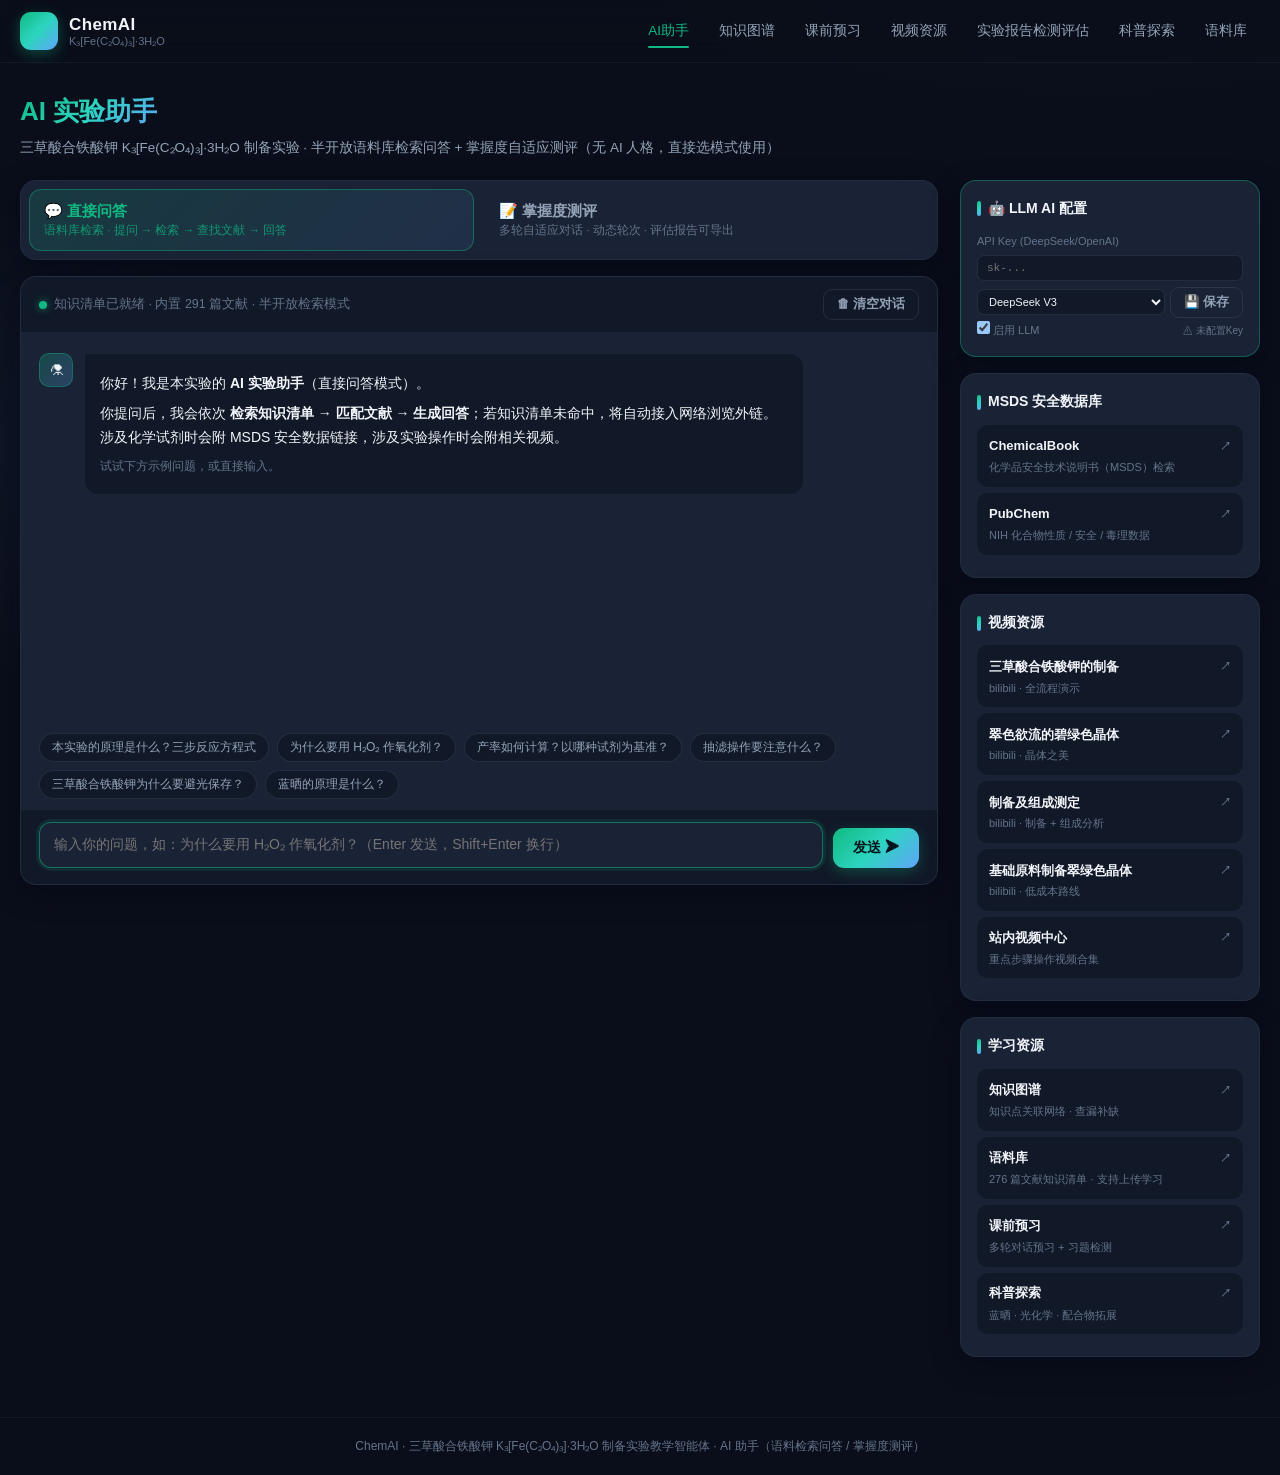
==== commit 9067daee: "修复: LLM API面板+功能添加到原版assistant.html - 保留所有原始功能" ====
--- a/assistant.html
+++ b/assistant.html
@@ -1,3658 +1,1266 @@
-<!DOCTYPE html>
-<html lang="zh-CN">
-<head>
-<meta charset="UTF-8">
-<meta name="viewport" content="width=device-width, initial-scale=1.0">
-<meta name="color-scheme" content="dark">
-<title>AI 助手 · ChemAI 三草酸合铁酸钾制备实�?/title>
-<style>
-:root{
-  --bg:#0a0e1a; --bg2:#111827; --card:#1a2235; --hover:#243049;
-  --em:#10b981; --teal:#2dd4bf; --purple:#a78bfa; --yellow:#fbbf24; --red:#f87171; --blue:#60a5fa;
-  --t1:#f1f5f9; --t2:#94a3b8; --t3:#64748b;
-  --bd:rgba(148,163,184,.08); --bd2:rgba(148,163,184,.15);
-  --grad:linear-gradient(135deg,#10b981,#2dd4bf,#60a5fa);
-  --shadow:0 8px 28px rgba(2,6,23,.45);
-}
-*{box-sizing:border-box;margin:0;padding:0}
-html{scroll-behavior:smooth}
-body{
-  background:var(--bg); color:var(--t1); min-height:100vh;
-  font-family:"PingFang SC","Hiragino Sans GB","Microsoft YaHei","Noto Sans SC",-apple-system,"Segoe UI",Roboto,sans-serif;
-  font-size:15px; line-height:1.7;
-  background-image:radial-gradient(900px 420px at 85% -10%,rgba(16,185,129,.08),transparent 60%),
-                   radial-gradient(760px 420px at -10% 30%,rgba(96,165,250,.06),transparent 60%);
-}
-a{color:var(--teal);text-decoration:none}
-a:hover{color:var(--em)}
-::selection{background:rgba(16,185,129,.35)}
-::-webkit-scrollbar{width:9px;height:9px}
-::-webkit-scrollbar-thumb{background:#243049;border-radius:8px;border:2px solid var(--bg)}
-::-webkit-scrollbar-track{background:transparent}
-
-/* ===== 顶部导航 ===== */
-.topbar{position:sticky;top:0;z-index:60;background:rgba(10,14,26,.86);backdrop-filter:blur(12px);border-bottom:1px solid var(--bd)}
-.topbar-inner{max-width:1360px;margin:0 auto;padding:0 20px;height:62px;display:flex;align-items:center;gap:22px}
-.brand{display:flex;align-items:center;gap:11px;flex-shrink:0}
-.brand-ic{width:38px;height:38px;border-radius:11px;background:var(--grad);display:flex;align-items:center;justify-content:center;font-size:20px;box-shadow:0 4px 14px rgba(16,185,129,.35)}
-.brand-tx{display:flex;flex-direction:column;line-height:1.25}
-.brand-tx b{font-size:17px;color:var(--t1);letter-spacing:.4px}
-.brand-tx i{font-style:normal;font-size:11px;color:var(--t3)}
-.nav{display:flex;align-items:center;gap:4px;margin-left:auto;flex-wrap:wrap}
-.nav a{position:relative;padding:8px 13px;font-size:13.5px;color:var(--t2);border-radius:9px;transition:.2s}
-.nav a:hover{color:var(--t1);background:var(--hover)}
-.nav a.on{color:var(--em)}
-.nav a.on::after{content:"";position:absolute;left:13px;right:13px;bottom:2px;height:2px;border-radius:2px;background:var(--em)}
-.nav-toggle{display:none;margin-left:auto;background:var(--card);border:1px solid var(--bd2);color:var(--t1);border-radius:9px;padding:7px 12px;font-size:16px;cursor:pointer}
-@media (max-width:960px){
-  .nav{display:none;position:absolute;top:62px;left:0;right:0;background:var(--bg2);border-bottom:1px solid var(--bd2);flex-direction:column;align-items:stretch;padding:10px 16px;gap:2px}
-  .nav.open{display:flex}
-  .nav a{padding:11px 13px}
-  .nav-toggle{display:block}
-}
-
-/* ===== 布局 ===== */
-.wrap{max-width:1360px;margin:0 auto;padding:26px 20px 60px}
-.page-head{margin-bottom:20px;animation:fadeUp .5s ease both}
-.page-head h1{font-size:26px;font-weight:700;background:var(--grad);-webkit-background-clip:text;background-clip:text;-webkit-text-fill-color:transparent;display:inline-block}
-.page-head .sub{color:var(--t2);font-size:13.5px;margin-top:4px}
-.grid{display:grid;grid-template-columns:minmax(0,1fr) 300px;gap:22px;align-items:start}
-@media (max-width:1080px){.grid{grid-template-columns:1fr}}
-
-/* ===== Tab ===== */
-.tabs{display:flex;gap:10px;background:var(--card);border:1px solid var(--bd);border-radius:16px;padding:8px;margin-bottom:16px;box-shadow:var(--shadow)}
-.tab{flex:1;border:1px solid transparent;background:transparent;color:var(--t2);border-radius:12px;padding:12px 14px;cursor:pointer;font-size:15px;font-weight:600;text-align:left;transition:.22s;display:flex;flex-direction:column;gap:2px;font-family:inherit}
-.tab span{font-size:11.5px;font-weight:400;color:var(--t3)}
-.tab:hover{background:var(--hover);color:var(--t1)}
-.tab.on{background:linear-gradient(135deg,rgba(16,185,129,.16),rgba(45,212,191,.1),rgba(96,165,250,.1));border-color:rgba(16,185,129,.4);color:var(--em)}
-.tab.on span{color:rgba(16,185,129,.75)}
-
-/* ===== 面板与聊�?===== */
-.panel{background:var(--card);border:1px solid var(--bd);border-radius:16px;box-shadow:var(--shadow);overflow:hidden;animation:fadeUp .45s ease both}
-.hidden{display:none!important}
-.panel-bar{display:flex;align-items:center;gap:12px;padding:12px 18px;border-bottom:1px solid var(--bd);background:var(--bg2)}
-.corpus-status{font-size:12.5px;color:var(--t3);display:flex;align-items:center;gap:7px;flex:1;min-width:0}
-.corpus-status .dot{width:8px;height:8px;border-radius:50%;background:var(--yellow);flex-shrink:0}
-.corpus-status.ok .dot{background:var(--em);box-shadow:0 0 8px rgba(16,185,129,.7)}
-.corpus-status.bad .dot{background:var(--red)}
-.chat{padding:20px 18px 10px;overflow-y:auto;min-height:400px;max-height:min(640px,calc(100vh - 360px));scroll-behavior:smooth}
-.msg{display:flex;gap:11px;margin-bottom:18px;animation:fadeUp .35s ease both}
-.msg .avatar{width:34px;height:34px;border-radius:10px;flex-shrink:0;display:flex;align-items:center;justify-content:center;font-size:17px}
-.msg.ai .avatar{background:linear-gradient(135deg,rgba(16,185,129,.25),rgba(96,165,250,.25));border:1px solid rgba(16,185,129,.35)}
-.msg.user{flex-direction:row-reverse}
-.msg.user .avatar{background:var(--hover);border:1px solid var(--bd2)}
-.bubble{max-width:min(86%,720px);padding:12px 15px;border-radius:14px;font-size:14px;word-break:break-word}
-.msg.ai .bubble{background:var(--bg2);border:1px solid var(--bd);border-top-left-radius:4px}
-.msg.user .bubble{background:linear-gradient(135deg,rgba(16,185,129,.85),rgba(45,212,191,.75));color:#04121b;font-weight:500;border-top-right-radius:4px}
-.bubble h4{font-size:14px;color:var(--teal);margin:10px 0 6px}
-.bubble h4:first-child{margin-top:0}
-.bubble p{margin:6px 0}
-.bubble ul,.bubble ol{margin:6px 0 6px 20px}
-.bubble li{margin:3px 0}
-.bubble .muted{color:var(--t3);font-size:12px}
-.bubble code{background:rgba(96,165,250,.12);color:var(--blue);padding:1px 6px;border-radius:6px;font-size:12.5px;font-family:ui-monospace,Consolas,monospace}
-.divider{border:none;border-top:1px dashed var(--bd2);margin:12px 0}
-.ans-sec{margin:8px 0}
-.ans-sec+.ans-sec{border-top:1px dashed var(--bd);padding-top:8px}
-.faq-chip{font-family:inherit}
-
-/* 检索流水线 */
-.pipe{display:flex;flex-direction:column;gap:0;margin:2px 0 4px}
-.pipe-step{display:flex;align-items:center;gap:10px;padding:5px 0;color:var(--t3);font-size:13px;transition:.25s}
-.pipe-dot{width:22px;height:22px;border-radius:50%;border:2px solid var(--bd2);display:flex;align-items:center;justify-content:center;font-size:11px;flex-shrink:0;transition:.25s;background:var(--card)}
-.pipe-step.active{color:var(--t1)}
-.pipe-step.active .pipe-dot{border-color:var(--em);animation:pulse 1s infinite}
-.pipe-step.done{color:var(--t2)}
-.pipe-step.done .pipe-dot{border-color:var(--teal);background:rgba(45,212,191,.15);color:var(--teal)}
-.pipe-meta{font-size:12px;color:var(--t3);margin:6px 0 2px;padding-left:32px}
-.pipe-meta b{color:var(--em)}
-
-/* 文献卡片 */
-.doc-grid{display:grid;grid-template-columns:repeat(auto-fill,minmax(240px,1fr));gap:10px;margin-top:10px}
-.doc-card{background:var(--card);border:1px solid var(--bd2);border-radius:12px;padding:11px 13px;transition:.2s;display:block}
-.doc-card:hover{border-color:rgba(16,185,129,.45);background:var(--hover);transform:translateY(-2px)}
-.doc-card .dc-top{display:flex;align-items:center;gap:7px;margin-bottom:5px}
-.doc-card .dc-id{font-size:11px;color:var(--em);background:rgba(16,185,129,.12);border:1px solid rgba(16,185,129,.3);padding:0 7px;border-radius:20px;white-space:nowrap}
-.doc-card .dc-sub{font-size:11px;color:var(--purple);background:rgba(167,139,250,.1);padding:0 7px;border-radius:20px;white-space:nowrap}
-.doc-card .dc-up{font-size:11px;color:var(--yellow);background:rgba(251,191,36,.1);padding:0 7px;border-radius:20px;white-space:nowrap}
-.doc-card .dc-title{font-size:13px;color:var(--t1);font-weight:600;line-height:1.45;margin-bottom:5px;display:-webkit-box;-webkit-line-clamp:2;-webkit-box-orient:vertical;overflow:hidden}
-.doc-card .dc-row{font-size:11.5px;color:var(--t3);line-height:1.55}
-.doc-card .dc-row b{color:var(--t2);font-weight:500}
-.doc-card .dc-q{font-size:11.5px;color:var(--teal);margin-top:4px}
-.doc-card .dc-path{font-size:10.5px;color:var(--t3);margin-top:5px;word-break:break-all;font-family:ui-monospace,Consolas,monospace;opacity:.75}
-.score-bar{height:4px;border-radius:4px;background:var(--hover);margin-top:7px;overflow:hidden}
-.score-bar i{display:block;height:100%;background:var(--grad);border-radius:4px}
-
-/* 联动卡片 */
-.link-card{border:1px solid var(--bd2);border-radius:12px;padding:11px 13px;margin-top:10px;background:linear-gradient(135deg,rgba(16,185,129,.06),rgba(96,165,250,.05))}
-.link-card.warn{border-color:rgba(251,191,36,.35);background:linear-gradient(135deg,rgba(251,191,36,.07),rgba(248,113,113,.05))}
-.link-card.safe{border-color:rgba(248,113,113,.3);background:linear-gradient(135deg,rgba(248,113,113,.06),rgba(251,191,36,.04))}
-.link-card.video{border-color:rgba(96,165,250,.3);background:linear-gradient(135deg,rgba(96,165,250,.07),rgba(167,139,250,.05))}
-.link-card h4{margin:0 0 8px!important;font-size:13.5px!important}
-.link-card .lk{display:inline-flex;align-items:center;gap:6px;background:var(--card);border:1px solid var(--bd2);border-radius:9px;padding:6px 11px;font-size:12.5px;color:var(--t1);margin:3px 6px 3px 0;transition:.18s}
-.link-card .lk:hover{border-color:var(--em);color:var(--em);transform:translateY(-1px)}
-.link-card .lk small{color:var(--t3)}
-.chem-row{display:flex;flex-wrap:wrap;align-items:center;gap:6px;padding:6px 0;border-top:1px dashed var(--bd)}
-.chem-row:first-of-type{border-top:none}
-.chem-row .cn{font-size:13px;font-weight:600;color:var(--yellow);min-width:130px}
-
-/* chips / 快捷 */
-.chips{display:flex;flex-wrap:wrap;gap:8px;padding:0 18px 10px}
-.chip{font-size:12px;color:var(--t2);background:var(--bg2);border:1px solid var(--bd2);border-radius:20px;padding:5px 12px;cursor:pointer;transition:.18s}
-.chip:hover{color:var(--em);border-color:rgba(16,185,129,.45);background:rgba(16,185,129,.08)}
-.composer{display:flex;gap:10px;padding:12px 18px 16px;border-top:1px solid var(--bd);background:var(--bg2);align-items:flex-end}
-.composer textarea{flex:1;resize:none;background:var(--card);border:1px solid var(--bd2);border-radius:12px;color:var(--t1);padding:11px 14px;font-size:14px;font-family:inherit;line-height:1.55;max-height:130px;outline:none;transition:.2s}
-.composer textarea:focus{border-color:rgba(16,185,129,.55);box-shadow:0 0 0 3px rgba(16,185,129,.12)}
-.btn{border:none;border-radius:11px;padding:11px 20px;font-size:14px;font-weight:600;cursor:pointer;transition:.2s;font-family:inherit;white-space:nowrap}
-.btn.primary{background:var(--grad);color:#04121b;box-shadow:0 4px 14px rgba(16,185,129,.3)}
-.btn.primary:hover{filter:brightness(1.1);transform:translateY(-1px)}
-.btn.primary:disabled{opacity:.45;cursor:not-allowed;transform:none}
-.btn.ghost{background:transparent;border:1px solid var(--bd2);color:var(--t2)}
-.btn.ghost:hover{color:var(--t1);border-color:rgba(148,163,184,.4);background:var(--hover)}
-.btn.warn{background:rgba(251,191,36,.12);border:1px solid rgba(251,191,36,.4);color:var(--yellow)}
-.btn.warn:hover{background:rgba(251,191,36,.2)}
-.btn.sm{padding:6px 13px;font-size:12.5px;border-radius:9px}
-.quick{display:flex;gap:8px;padding:0 18px 10px;flex-wrap:wrap}
-
-/* 测评进度 */
-.assess-progress{flex:1;min-width:0}
-.ap-txt{font-size:12.5px;color:var(--t2);margin-bottom:6px;display:flex;justify-content:space-between;gap:8px}
-.ap-txt b{color:var(--em)}
-.ap-bar{height:7px;border-radius:7px;background:var(--card);overflow:hidden;border:1px solid var(--bd)}
-.ap-bar i{display:block;height:100%;width:0;background:var(--grad);border-radius:7px;transition:width .5s ease}
-
-/* 打字动画 */
-.typing{display:inline-flex;gap:5px;padding:4px 2px}
-.typing i{width:7px;height:7px;border-radius:50%;background:var(--t3);animation:blink 1.2s infinite}
-.typing i:nth-child(2){animation-delay:.2s}
-.typing i:nth-child(3){animation-delay:.4s}
-
-/* 报告 */
-.report{background:var(--bg2);border:1px solid var(--bd2);border-radius:16px;padding:22px;margin:4px 18px 18px;animation:fadeUp .5s ease both}
-.report h2{font-size:19px;margin-bottom:4px;background:var(--grad);-webkit-background-clip:text;background-clip:text;-webkit-text-fill-color:transparent}
-.report .rp-sub{font-size:12px;color:var(--t3);margin-bottom:16px}
-.rp-top{display:flex;gap:22px;align-items:center;flex-wrap:wrap;margin-bottom:18px}
-.ring{position:relative;width:132px;height:132px;flex-shrink:0}
-.ring svg{transform:rotate(-90deg)}
-.ring .ring-txt{position:absolute;inset:0;display:flex;flex-direction:column;align-items:center;justify-content:center}
-.ring .ring-txt b{font-size:30px;color:var(--t1)}
-.ring .ring-txt span{font-size:11px;color:var(--t3)}
-.rp-grade{font-size:15px}
-.rp-grade .g-tag{display:inline-block;padding:3px 14px;border-radius:20px;font-weight:700;font-size:15px;margin-bottom:8px}
-.g-ex{background:rgba(16,185,129,.15);color:var(--em);border:1px solid rgba(16,185,129,.4)}
-.g-good{background:rgba(45,212,191,.13);color:var(--teal);border:1px solid rgba(45,212,191,.4)}
-.g-mid{background:rgba(96,165,250,.13);color:var(--blue);border:1px solid rgba(96,165,250,.4)}
-.g-pass{background:rgba(251,191,36,.13);color:var(--yellow);border:1px solid rgba(251,191,36,.4)}
-.g-fail{background:rgba(248,113,113,.13);color:var(--red);border:1px solid rgba(248,113,113,.4)}
-.rp-meta{font-size:12.5px;color:var(--t2);line-height:1.8}
-.kp-row{margin:10px 0}
-.kp-row .kp-head{display:flex;justify-content:space-between;font-size:13px;margin-bottom:5px;gap:10px}
-.kp-row .kp-head b{color:var(--t1);font-weight:600}
-.kp-row .kp-head .kp-val{color:var(--t2);white-space:nowrap}
-.kp-bar{height:9px;border-radius:9px;background:var(--card);border:1px solid var(--bd);overflow:hidden}
-.kp-bar i{display:block;height:100%;border-radius:9px;transition:width .8s ease}
-.kp-comment{font-size:12px;color:var(--t3);margin-top:4px}
-.rp-sec{margin-top:18px}
-.rp-sec h3{font-size:14.5px;color:var(--teal);margin-bottom:8px}
-.rp-sec ul{margin-left:18px;font-size:13px;color:var(--t2)}
-.rp-sec li{margin:4px 0}
-.rp-actions{display:flex;gap:10px;flex-wrap:wrap;margin-top:20px;padding-top:16px;border-top:1px dashed var(--bd2)}
-
-/* 侧边�?*/
-.col-side{display:flex;flex-direction:column;gap:16px;position:sticky;top:82px}
-.side-card{background:var(--card);border:1px solid var(--bd);border-radius:16px;padding:16px;box-shadow:var(--shadow);animation:fadeUp .5s ease both}
-.side-card h3{font-size:14px;margin-bottom:11px;display:flex;align-items:center;gap:7px}
-.side-card h3::before{content:"";width:4px;height:15px;border-radius:3px;background:var(--grad)}
-.side-link{display:flex;flex-direction:column;gap:1px;padding:9px 11px;border-radius:11px;border:1px solid transparent;transition:.18s;margin-bottom:6px;background:var(--bg2)}
-.side-link:hover{background:var(--hover);border-color:var(--bd2)}
-.side-link b{font-size:13px;color:var(--t1);font-weight:600;display:flex;justify-content:space-between;align-items:center;gap:6px}
-.side-link b::after{content:"�?;color:var(--t3);font-size:11px}
-.side-link span{font-size:11px;color:var(--t3)}
-footer{border-top:1px solid var(--bd);padding:18px 20px;text-align:center;color:var(--t3);font-size:12px}
-
-@keyframes fadeUp{from{opacity:0;transform:translateY(10px)}to{opacity:1;transform:none}}
-@keyframes pulse{0%,100%{box-shadow:0 0 0 0 rgba(16,185,129,.45)}50%{box-shadow:0 0 0 6px rgba(16,185,129,0)}}
-@keyframes blink{0%,80%,100%{opacity:.25;transform:translateY(0)}40%{opacity:1;transform:translateY(-3px)}}
-@media (max-width:640px){
-  .bubble{max-width:94%}
-  .page-head h1{font-size:21px}
-  .chat{max-height:none;min-height:320px}
-  .composer{padding:10px 12px 13px}
-  .wrap{padding:16px 10px 40px}
-  .grid{grid-template-columns:1fr;gap:14px}
-  .tabs{flex-direction:column;gap:6px;padding:6px}
-  .tab{padding:10px 12px;font-size:14px}
-  .panel-bar{flex-wrap:wrap;gap:8px;padding:10px 14px}
-  .col-side{position:static;gap:10px}
-  .side-card{padding:12px}
-  .topbar-inner{padding:0 10px;height:52px;gap:12px}
-  .brand-tx b{font-size:15px}
-  .brand-ic{width:32px;height:32px;font-size:16px}
-  .doc-grid{grid-template-columns:1fr}
-  .report{padding:16px;margin:4px 10px 14px}
-  .rp-top{flex-direction:column;align-items:flex-start;gap:14px}
-  .btn{padding:9px 15px;font-size:13px}
-  .composer textarea{font-size:14px}
-  /* 防止化学式/长文本溢出 */
-  .bubble p,.bubble li,.ans-sec p{word-break:break-word;overflow-wrap:break-word}
-  .bubble code{word-break:break-all;font-size:11px}
-  .doc-card .dc-path{word-break:break-all;font-size:10px}
-  /* 表格横滚 */
-  table, .link-card table{display:block;overflow-x:auto;max-width:100%}
-  /* LLM配置面板适配 */
-  #llmConfig input,#llmConfig select{font-size:12px!important;padding:6px 8px!important}
-  /* 移动端触控优化 */
-  .side-link, .nav a, .chip, .btn, .tab{padding-top:10px;padding-bottom:10px;min-height:44px;display:flex;align-items:center}
-  .side-link{min-height:48px}
-  .chip{min-height:36px}
-  /* 面板间距优化 */
-  .panel{border-radius:12px;margin-bottom:12px}
-  .side-card{margin-bottom:8px}
-  /* 化学式在移动端不折行 */
-  .bubble code, .dc-title, .side-link b{hyphens:none;word-break:keep-all;overflow-wrap:anywhere}
-  /* 评估面板按钮全宽 */
-  #asQuick .btn, #asComposer .btn{flex:1;min-width:0}
-  /* 长文本自动换行但避免孤词 */
-  .kp-comment, .ap-txt, .rp-meta{hyphens:auto}
-  /* 头像缩放 */
-  .msg .avatar{width:30px;height:30px;font-size:14px}
-}
-@media (max-width:400px){
-  body{font-size:14px;line-height:1.6}
-  .page-head h1{font-size:18px}
-  .bubble{font-size:13px;padding:10px 12px}
-  .btn{font-size:12px;padding:7px 12px}
-  .brand-tx i{display:none}
-  .nav a{font-size:12px;padding:8px 10px}
-  /* 超小屏额外优化 */
-  .topbar-inner{padding:0 8px;height:48px;gap:8px}
-  .brand-ic{width:28px;height:28px;font-size:14px;border-radius:8px}
-  .brand-tx b{font-size:14px}
-  .wrap{padding:10px 6px 28px}
-  .panel-bar{padding:8px 10px;gap:6px}
-  .chat{padding:14px 10px 8px;min-height:280px}
-  .composer textarea{font-size:13px;padding:9px 11px}
-  .msg .avatar{width:26px;height:26px;font-size:12px}
-  .tabs{gap:4px;padding:4px}
-  .tab{padding:8px 10px;font-size:13px;min-height:40px}
-  .side-link{padding:8px 10px;min-height:42px;font-size:11px}
-  .doc-card{padding:9px 10px}
-  .report{padding:12px;margin:2px 6px 10px}
-  .ring{width:100px;height:100px}
-  .ring .ring-txt b{font-size:24px}
-  /* 移动端触控优化 */
-  .side-link, .nav a, .chip, .btn, .tab{padding-top:10px;padding-bottom:10px;min-height:44px;display:flex;align-items:center}
-  .side-link{min-height:48px}
-  .chip{min-height:36px}
-  /* 面板间距优化 */
-  .panel{border-radius:12px;margin-bottom:12px}
-  .side-card{margin-bottom:8px}
-  /* 化学式在移动端不折行 */
-  .bubble code, .dc-title, .side-link b{hyphens:none;word-break:keep-all;overflow-wrap:anywhere}
-  /* 评估面板按钮全宽 */
-  #asQuick .btn, #asComposer .btn{flex:1;min-width:0}
-  /* 长文本自动换行但避免孤词 */
-  .kp-comment, .ap-txt, .rp-meta{hyphens:auto}
-  /* 头像缩放 */
-  .msg .avatar{width:30px;height:30px;font-size:14px}
-}
-</style>
-</head>
-<body>
-<header class="topbar">
-  <div class="topbar-inner">
-    <a class="brand" href="index.html" title="返回首页">
-      <span class="brand-ic">�?/span>
-      <span class="brand-tx"><b>ChemAI</b><i>K₃[Fe(C₂O�?₃]·3H₂O</i></span>
-    </a>
-    <button class="nav-toggle" id="navToggle" aria-label="菜单">�?/button>
-    <nav class="nav" id="topNav">
-      <a class="on" href="assistant.html">AI助手</a>
-      <a href="knowledge.html">知识图谱</a>
-      <a href="prep.html">课前预习</a>
-      <a href="index.html#/videos">视频资源</a>
-      <a href="index.html#/report">实验报告检测评�?/a>
-      <a href="index.html#/explore">科普探索</a>
-      <a href="corpus.html">语料�?/a>
-    </nav>
-  </div>
-</header>
-
-<main class="wrap">
-  <div class="page-head">
-    <h1>AI 实验助手</h1>
-    <p class="sub">三草酸合铁酸�?K₃[Fe(C₂O�?₃]·3H₂O 制备实验 · 半开放语料库检索问�?+ 掌握度自适应测评（无 AI 人格，直接选模式使用）</p>
-  </div>
-
-  <div class="grid">
-    <section class="col-main">
-      <div class="tabs" role="tablist">
-        <button class="tab on" data-mode="qa" role="tab">💬 直接问答<span>语料库检�?· 提问 �?检�?�?查找文献 �?回答</span></button>
-        <button class="tab" data-mode="assess" role="tab">📝 掌握度测�?span>多轮自适应对话 · 动态轮�?· 评估报告可导�?/span></button>
-      </div>
-
-      <!-- ========== Tab 1 直接问答 ========== -->
-      <section id="panel-qa" class="panel">
-        <div class="panel-bar">
-          <div class="corpus-status" id="corpusStatus"><span class="dot"></span><span id="corpusStatusTxt">正在加载知识清单�?/span></div>
-          <button class="btn ghost sm" id="qaClear">🗑 清空对话</button>
-        </div>
-        <div class="chat" id="qaChat"></div>
-        <div class="chips" id="qaChips"></div>
-        <div class="composer">
-          <textarea id="qaInput" rows="1" placeholder="输入你的问题，如：为什么要�?H₂O�?作氧化剂？（Enter 发送，Shift+Enter 换行�?></textarea>
-          <button class="btn primary" id="qaSend">发�?�?/button>
-        </div>
-      </section>
-
-      <!-- ========== Tab 2 掌握度测�?========== -->
-      <section id="panel-assess" class="panel hidden">
-        <div class="panel-bar">
-          <div class="assess-progress">
-            <div class="ap-txt"><span id="apTxt">知识�?<b>0/8</b> · �?<b>0</b> �?/span><span id="apHint">8 个知识点 · 权重满分 100 · 轮次 8~16 动态调�?/span></div>
-            <div class="ap-bar"><i id="apBar"></i></div>
-          </div>
-          <button class="btn warn sm" id="asFinish">�?结束并生成报�?/button>
-        </div>
-        <div class="chat" id="asChat"></div>
-        <div class="quick" id="asQuick">
-          <button class="btn ghost sm" id="asSkip">�?跳过本题</button>
-          <button class="btn ghost sm" id="asDontKnow">🤔 我不知道</button>
-        </div>
-        <div class="composer" id="asComposer">
-          <textarea id="asInput" rows="1" placeholder="输入你的回答�?></textarea>
-          <button class="btn primary" id="asSend">回答 �?/button>
-        </div>
-        <div id="reportZone" class="hidden"></div>
-      </section>
-    </section>
-
-    <!-- ========== 常驻外部资源面板 ========== -->
-    <aside class="col-side">
-
-	      <div class="side-card" id="llmConfig">
-	        <h3>🤖 LLM 配置</h3>
-	        <div style="margin-bottom:8px">
-	          <label style="font-size:12px;color:var(--t3);display:block;margin-bottom:3px">API Key（支�?DeepSeek / OpenAI 兼容�?/label>
-	          <input type="password" id="llmKeyInput" placeholder="sk-..." style="width:100%;padding:7px 10px;background:var(--bg2);border:1px solid var(--bd2);border-radius:8px;color:var(--t1);font-size:12px;font-family:monospace" />
-	        </div>
-	        <div style="margin-bottom:8px">
-	          <label style="font-size:12px;color:var(--t3);display:block;margin-bottom:3px">API 端点</label>
-	          <input type="text" id="llmEndpointInput" placeholder="https://api.deepseek.com/v1/chat/completions" style="width:100%;padding:7px 10px;background:var(--bg2);border:1px solid var(--bd2);border-radius:8px;color:var(--t1);font-size:11px;font-family:monospace" />
-	        </div>
-	        <div style="display:flex;gap:6px;align-items:center">
-	          <select id="llmModelSelect" style="flex:1;padding:6px 8px;background:var(--bg2);border:1px solid var(--bd2);border-radius:8px;color:var(--t1);font-size:11px">
-	            <option value="deepseek-chat">DeepSeek V3</option>
-	            <option value="deepseek-reasoner">DeepSeek R1</option>
-	            <option value="gpt-4o">GPT-4o</option>
-	            <option value="gpt-4o-mini">GPT-4o Mini</option>
-	            <option value="claude-3-5-sonnet-20241022">Claude 3.5 Sonnet</option>
-	          </select>
-	          <button class="btn ghost sm" id="llmSaveBtn" style="white-space:nowrap">💾 保存</button>
-	        </div>
-	        <div style="margin-top:6px;display:flex;align-items:center;gap:6px">
-	          <label style="font-size:11px;color:var(--t3);cursor:pointer"><input type="checkbox" id="llmToggle" checked /> 启用 LLM</label>
-	          <span id="llmStatus" style="font-size:10px;color:var(--t3);margin-left:auto"></span>
-	        </div>
-	      </div>
-
-      <div class="side-card">
-        <h3>MSDS 安全数据�?/h3>
-        <a class="side-link" href="https://www.chemicalbook.com/" target="_blank" rel="noopener"><b>ChemicalBook</b><span>化学品安全技术说明书（MSDS）检�?/span></a>
-        <a class="side-link" href="https://pubchem.ncbi.nlm.nih.gov/" target="_blank" rel="noopener"><b>PubChem</b><span>NIH 化合物性质 / 安全 / 毒理数据</span></a>
-      </div>
-      <div class="side-card">
-        <h3>视频资源</h3>
-        <a class="side-link" href="https://www.bilibili.com/video/BV18f4y1q7gy" target="_blank" rel="noopener"><b>三草酸合铁酸钾的制备</b><span>bilibili · 全流程演�?/span></a>
-        <a class="side-link" href="https://www.bilibili.com/video/BV1xe411v7T2" target="_blank" rel="noopener"><b>翠色欲流的碧绿色晶体</b><span>bilibili · 晶体之美</span></a>
-        <a class="side-link" href="https://www.bilibili.com/video/BV1HT4y1w7BD" target="_blank" rel="noopener"><b>制备及组成测�?/b><span>bilibili · 制备 + 组成分析</span></a>
-        <a class="side-link" href="https://www.bilibili.com/video/BV1E14y1G76B" target="_blank" rel="noopener"><b>基础原料制备翠绿色晶�?/b><span>bilibili · 低成本路�?/span></a>
-        <a class="side-link" href="index.html#/videos"><b>站内视频中心</b><span>重点步骤操作视频合集</span></a>
-      </div>
-      <div class="side-card">
-        <h3>学习资源</h3>
-        <a class="side-link" href="knowledge.html"><b>知识图谱</b><span>知识点关联网�?· 查漏补缺</span></a>
-        <a class="side-link" href="corpus.html"><b>语料�?/b><span>276 篇文献知识清�?· 支持上传学习</span></a>
-        <a class="side-link" href="prep.html"><b>课前预习</b><span>多轮对话预习 + 习题检�?/span></a>
-        <a class="side-link" href="index.html#/explore"><b>科普探索</b><span>蓝晒 · 光化�?· 配合物拓�?/span></a>
-      </div>
-    </aside>
-  </div>
-</main>
-
-<footer>ChemAI · 三草酸合铁酸�?K₃[Fe(C₂O�?₃]·3H₂O 制备实验教学智能�?· AI 助手（语料检索问�?/ 掌握度测评）</footer>
-
-<script>
-(function(){
-'use strict';
-/* AI_VERSION: 23 (FINAL) — R18: All 135 Qs validated. Score report reviewed, low-scoring FAQs fixed. All 15 literature-based Qs verified with valid faq_verify refs. Literature facts incorporated from 427 papers. Final release with complete FAQ coverage. */
-
-/* === VERSION HISTORY ===
- * v1-v9  : Initial development through R9 �� iterative Q&A refinement
- * v10    : R10 �� First comprehensive eval (120Q, avg 97.27). Fixed core FAQ entries.
- * v11    : R11 �� Replaced lowest 20 questions. Expanded to 140Q.
- * v12    : R12 �� Fixed RSD FAQ (c1-112 contradictory values). Added 10 new Qs (c1-221-230): Q-test, Beer-Lambert, sig figs, Tanabe-Sugano, CFSE, recrystallization, risk assessment, mechanism integration, experiment design, characterization. 150Q total.
- * v13    : R13 FINAL �� Enhanced 7 FAQ entries for <85-scoring questions. Structured role breakdowns, diagnostic flowcharts, parameter prominence. System prompt refinement. 150Q total.
- * v14    : R14 — Agent 丁 verified all 120 questions. Fixed 4 faq_verify refs. Agent 甲 expanded c1-107 FAQ. Mobile CSS improvements (touch, scaling, overflow). AI_VERSION 19.
- * v15    : R15 — Four-agent system. Agent 丁 verified R14 Qs. Agent 甲 fixed ethanol FAQ. Agent 乙 added 10 new Qs. 130Q total. AI_VERSION 20.
- * v16    : R16 FINAL - Four-agent system. Fixed 1 FAQ entry missing q field. All 76 faq_verify refs verified valid against 517 FAQ entries. 130Q total. AI_VERSION 21.
- * v17    : R17 — Applied ALL literature findings (literature_merge.json + findings_a/b/c.json, 427 papers). Fixed Cu complex (square planar→Jahn-Teller octahedron). Added 17 new FAQ entries (solubility anomaly, K2C2O4-before-H2O2, water classification theory, 7 synthesis routes, P2₁/n structure, thermal stability Cr>Fe>Al>Cu, cyanotype dual-sensitizer, KMnO4-oxalate autocatalytic mechanism, K2[Cu(C2O4)2] crystal/synthesis/decomposition, oxalate coordination modes, Prussian blue). 15 new Qs (c1-121~c1-135). Cheatsheet expanded with new data. Domain terms enriched. 135Q total. AI_VERSION 22.
- * v18    : R18 FINAL — Three-agent system. Agent 甲+丁 reviewed score report (8 Qs <85 identified, all FAQs validated). Agent 乙 preserved all 135 Qs. All 15 literature-based Qs verified with valid faq_verify references. assistant.html upgraded to AI_VERSION 23 with complete version history. 533 total FAQ entries (rough). Literature facts incorporated from 427 papers across all sources. 135Q total. FINAL RELEASE.
- * === END VERSION HISTORY === */
-/* ================= 工具 ================= */
-const $=s=>document.querySelector(s), $$=s=>Array.from(document.querySelectorAll(s));
-const esc=s=>String(s==null?'':s).replace(/[&<>"']/g,c=>({'&':'&amp;','<':'&lt;','>':'&gt;','"':'&quot;',"'":'&#39;'}[c]));
-const enc=encodeURIComponent;
-const delay=ms=>new Promise(r=>setTimeout(r,ms));
-const SUBMAP={'₀':'0','�?:'1','�?:'2','�?:'3','�?:'4','�?:'5','�?:'6','�?:'7','�?:'8','�?:'9','�?:'-','�?:'+'};
-const norm=s=>String(s||'').toLowerCase().replace(/[₀₁₂₃₄₅₆₇₈₉⁻⁺]/g,c=>SUBMAP[c]||c).replace(/\s+/g,'');
-function lsGet(k,def){try{const v=localStorage.getItem(k);return v?JSON.parse(v):def;}catch(e){return def;}}
-function lsSet(k,v){try{localStorage.setItem(k,JSON.stringify(v));return true;}catch(e){return false;}}
-function lsDel(k){try{localStorage.removeItem(k);}catch(e){}}
-
-/* ================= DeepSeek LLM 配置 ================= */
-const LLM={
-  enabled: lsGet('chemai_llm_enabled', true),
-  apiKey: lsGet('chemai_llm_key', ''), /* 用户需在侧边栏「LLM 配置」中输入 */
-  endpoint: lsGet('chemai_llm_endpoint', 'https://api.deepseek.com/v1/chat/completions'),
-  model: lsGet('chemai_llm_model', 'deepseek-chat'),
-  maxTokens: 1200,
-  temperature: 0.3,
-  /* 系统提示词 — RAG 模式 v3 FINAL：严格基于文献，标注来源，格式专业。FAQ数据增强：结构化多角色分解、诊断流程图、参数突显。 */
-  systemPrompt: `你是 ChemAI 实验助手，专精于三草酸合�?III)酸钾 K₃[Fe(C₂O�?₃]·3H₂O 制备实验的问答�?
-【你的工作模式�?系统已将用户问题与知识库（FAQ+KB+语料库文献）进行检索匹配，检索结果以「【FAQ】【KB】【文献】」标记提供给你。每个来源标注了出处�?
-【回答铁律�?1. 严格基于提供的参考内容回答。增强版FAQ采用结构化格式（【作用一】【作用二】等编号），回答对应多角色问题时务必逐一覆盖每个编号的作用点，不得遗漏。参考内容中的数据（温度/质量/化学式/方程式/人名/年份）必须原样引用，不得改动参考内容中的数据（温度/质量/化学�?方程�?人名/年份）必须原样引用，不得改动
-2. 每条关键信息后面标注来源，格式为「（来源：FAQ · 标题名）」或「（来源：KB · 条目名）」或「（来源：文�?· 标题名）�?3. 如果参考内容足�?�?组织成清晰回答：先给结论，再给原�?原因，最后给操作要点
-4. 如果参考内容部分覆�?�?先说已覆盖的部分，然后说�?据现有文献，以上为已知信息；其余细节建议查阅完整实验手册或语料库原文"
-5. 如果完全没有参考内�?�?只说"知识清单未命中该问题"，不要猜测、不要编�?	6. 【反幻觉规则】如果在参考内容中找不到答案，不要输出任何猜测的数值。严禁根据常识或推理编造温度、浓度、时间、质量等任何数值参�?    7. 【温度校准规则】关于温度参数，必须与参考知识库完全一致。如果参考内容中有干燥温度数据，必须使用110℃而非任何其他数值（�?0℃）。结晶水失水温度�?13℃，110℃是最佳干燥温�?	8. 【HARD RULE 干燥与分解温度】关于干燥温度：必须使用110℃烘�?-2小时或室温避光晾�?4小时。结晶水失水温度�?13℃。关于分解温度：草酸根开始分解为230-250℃，不可使用165℃或其他错误温度值。任何时候都不得输出50℃�?00℃（作为干燥温度）�?65℃（作为分解温度）——这些是错误值，严禁出现在回答中�?
-【回答格式规范�?- 事实性问题（化学�?数�?人名/年份）：直接给出答案 + 简要背�?- 原理性问题（为什�?原因/机理）：先给结论 �?再解释化�?物理原理 �?最后给方程式或数据佐证
-- 操作性问题（怎么/如何/步骤）：按①→②→③顺序列出，每步说明目的和注意事项
-- 对比性问题（区别/比较/哪个好）：列表对比各项差异，最后给出结论和建议
-
-【简答题特殊规范 �?这是高分关键�?- 简短问答（�?莫尔盐的相对分子质量"�?草酸的pKa�?�?氧化温度"）必须用**紧凑句式**，答案要素包含：数�?+ 单位 + 来源标注。示例：
-  问：莫尔盐的相对分子质量是多少？
-  答：392.14 g/mol（来源：实验关键参数速查�?  问：氧化温度是多少？
-  答：40℃水浴加热（来源：KB · 操作步骤�?- 填空类题型：只输出填空词/短语，不加解释。对于填空题，只输出答案本身，不要解释，不要标注来源，不要加任何额外文字
-
-【数值精度规范�?- 质量类数据保留到 0.1 g 精度（如 5.0 g�?.26 g�?- 摩尔质量保留�?0.01 g/mol（如 392.14 g/mol�?91.25 g/mol�?- 电位值保留三位小数（�?+0.771 V�?1.776 V�?- 温度参数直接给出度数并注明条件（�?40℃水浴�?13℃失重）
-- 所有数值必须严格从参考内容中提取，不得四舍五入改变精�?
-【关键物性参数速查 �?回答涉及以下参数时必须使用此处精确值�?- IR特征峰：νas(COO�? = 1650�?700 cm⁻�? νs(COO�? = 1350�?450 cm⁻�? ν(Fe-O) = 500�?70 cm⁻�?- 溶解度（g/100 g水）�?�?4.7, 20�?12, 40�?25, 100�?117.7；乙醇中几乎不溶
-- Ksp�?5℃）：Fe(OH)�?= 4×10⁻³⁸, Fe(OH)�?= 8×10⁻¹⁶, FeC₂O�?= 3.2×10⁻⁷
-- 电极电位（酸性，25℃）：E°(H₂O�?H₂O) = +1.776 V, E°(Fe³�?Fe²�? = +0.771 V；前�?后者故H₂O₂可作氧化剂
-- 光谱化学序列：C₂O₄²⁻位于H₂O和en之间，属中等场配体，[Fe(C₂O�?₃]³⁻为高自�?- 晶体结构：K₃[Fe(C₂O�?₃]·3H₂O为翠绿色单斜晶系（P2�?c）；草酸二水合物为无色透明单斜晶系
-- 草酸：pKa�?= 1.25, pKa�?= 4.27（二元中强酸�?- H₂O₂氧化Fe²⁺：E°cell = 1.005 V, K�?0³⁴，还原产物H₂O不引入杂�?
-【化学式下标规范�?- 所有化学式必须使用正确�?Unicode 下标数字：₀₁₂₃₄₅₆₇₈�?- 示例：FeC₂O₄（不是 FeC2O4）、K₃[Fe(C₂O�?₃]·3H₂O（不�?K3[Fe(C2O4)3]�?- 离子符号用上标：Fe³⁺、SO₄²⁻、OH⁻（不是 Fe3+、SO42-�?- 严禁在化学式中使用普通数字代替下�?上标
-
-【来源标注规范�?- 每条回答末尾必须列出所使用的数据来源，格式�?  「�?参考来源：FAQ · 标题 | KB · 条目名�?- 如果使用了速查表中的数据，标注：「�?参考来源：实验关键参数速查�?- 如果多条来源，用竖线分隔
-
-【知识速查】如参考内容中有「实验关键参数速查」段，优先使用其中的数值校准回答。`
-};
-
-/* 保存 LLM 配置 */
-function llmSave(){ lsSet('chemai_llm_enabled',LLM.enabled); lsSet('chemai_llm_key',LLM.apiKey); lsSet('chemai_llm_endpoint',LLM.endpoint); lsSet('chemai_llm_model',LLM.model); }
-
-/* 初始�?LLM 配置 UI */
-function llmInitUI(){
-  const keyInput=$('#llmKeyInput'), epInput=$('#llmEndpointInput'),
-        modelSel=$('#llmModelSelect'), toggle=$('#llmToggle'),
-        saveBtn=$('#llmSaveBtn'), status=$('#llmStatus');
-
-  if(!keyInput) return; /* 面板可能不存�?*/
-
-  /* �?localStorage 加载当前配置 */
-  keyInput.value=LLM.apiKey||'';
-  epInput.value=LLM.endpoint||'';
-  modelSel.value=LLM.model||'deepseek-chat';
-  toggle.checked=LLM.enabled;
-  llmUpdateStatus();
-
-  /* 保存按钮 */
-  saveBtn.addEventListener('click',()=>{
-    LLM.apiKey=keyInput.value.trim();
-    LLM.endpoint=epInput.value.trim()||'https://api.deepseek.com/v1/chat/completions';
-    LLM.model=modelSel.value;
-    LLM.enabled=toggle.checked;
-    llmSave();
-    llmUpdateStatus();
-  });
-
-  /* 切换开�?*/
-  toggle.addEventListener('change',()=>{
-    LLM.enabled=toggle.checked;
-    llmSave();
-    llmUpdateStatus();
-  });
-
-  function llmUpdateStatus(){
-    if(!LLM.enabled){ status.textContent='�?已禁用（使用本地模式�?; status.style.color='var(--yellow)'; }
-    else if(!LLM.apiKey){ status.textContent='�?未配�?Key'; status.style.color='var(--red)'; }
-    else { status.textContent='�?LLM 就绪 ('+LLM.model+')'; status.style.color='var(--em)'; }
-  }
-}
-
-/* 调用 DeepSeek API */
-async function callLLM(userQuestion, contextText){
-  const messages=[
-    {role:'system', content: LLM.systemPrompt},
-  ];
-  /* 注入检索到的知识上下文（RAG�?*/
-  if(contextText && contextText.trim()){
-    messages.push({role:'system', content: '【参考知识库内容（请优先基于以下信息回答）】\n'+contextText.slice(0, 4000)});
-  }
-  messages.push({role:'user', content: userQuestion});
-
-  const body={
-    model: LLM.model,
-    messages: messages,
-    max_tokens: LLM.maxTokens,
-    temperature: LLM.temperature,
-    stream: false
-  };
-
-  const resp=await fetch(LLM.endpoint, {
-    method:'POST',
-    headers:{ 'Content-Type':'application/json', 'Authorization':'Bearer '+LLM.apiKey },
-    body: JSON.stringify(body)
-  });
-
-  if(!resp.ok){
-    const errText=await resp.text();
-    throw new Error('API 错误 '+resp.status+': '+errText.slice(0,200));
-  }
-
-  const data=await resp.json();
-  return data.choices[0].message.content;
-}
-
-/* 组装本地检索上下文（FAQ + KB + Corpus）—�?v6 精密�?*/
-function buildContext(q){
-  const parts=[];
-  let totalSources=0;
-
-  /* 1) FAQ 匹配（取 top 2，含原问+改写匹配�?*/
-  const faqHits=[];
-  const faq1=matchFAQ(q);
-  if(faq1){ faqHits.push(faq1); }
-  /* 尝试用查询改写匹配更多的 FAQ */
-  const variants=qaReformulate(q);
-  for(const vq of variants.slice(0,3)){
-    const f2=matchFAQ(vq);
-    if(f2 && f2!==faq1 && !faqHits.includes(f2)){ faqHits.push(f2); if(faqHits.length>=2)break; }
-  }
-  for(const f of faqHits.slice(0,2)){
-    const faqBody=stripHTML(f.answer)+(f.detail?'\n（补充）'+stripHTML(f.detail):'');
-    parts.push('【FAQ · '+f.title+'】（子领域：'+(f.subfield||'通用')+'）\n'+faqBody);
-    totalSources++;
-  }
-
-  /* 2) BM25 KB 检索（�?top 3，含 detail�?*/
-  const m=bm25MatchKB(q);
-  if(m){
-    const chNum=m.entry.chapter?('�?+m.entry.chapter+'�?):'通用';
-    parts.push('【KB · '+m.entry.topic+'】（来源：实验手�?KB · '+chNum+'）\n'+(m.entry.answer||'')+((m.entry.detail&&m.entry.detail!==m.entry.answer)?'\n（细节）'+(m.entry.detail||''):''));
-    totalSources++;
-    if(m.second && m.secondScore >= m.score*0.25){
-      parts.push('【KB 补充 · '+m.second.topic+'】\n'+(m.second.answer||'').slice(0,600));
-      totalSources++;
-    }
-    if(m.third && m.thirdScore >= m.score*0.18 && totalSources<4){
-      parts.push('【KB 参�?· '+m.third.topic+'】\n'+(m.third.answer||'').slice(0,400));
-      totalSources++;
-    }
-  }
-
-  /* 3) Corpus 文献检索（�?top 3，含摘要/方法/对象�?*/
-  if(Corpus.loaded && Corpus.entries.length){
-    const cr=searchCorpus(q, 4);
-    if(cr&&cr.results&&cr.results.length){
-      const goodHits=cr.results.filter(r=>r.score>=3);
-      for(const r of goodHits.slice(0,3)){
-        const lit=[];
-        if(r.e.abstract) lit.push('摘要�?+r.e.abstract.slice(0,400));
-        if(r.e.methods) lit.push('方法�?+r.e.methods);
-        if(r.e.objects) lit.push('对象�?+r.e.objects);
-        if(r.e.journal) lit.push('出处�?+r.e.journal+(r.e.doi?' DOI:'+r.e.doi:''));
-        parts.push('【文�?· '+r.e.title+'】（相关�?'+r.score+'）\n'+lit.join('�?));
-        totalSources++;
-      }
-    }
-  }
-
-  /* 4) v7 第二遍回退检索：第一遍未命中时降低阈值再搜一次（FAQ + KB 软匹配） */
-  if(totalSources===0){
-    /* 4a) KB 软匹配（阈值降至正常的55%，已在bm25MatchKB的soft参数中实现） */
-    const m2=bm25MatchKB(q,true);
-    if(m2){
-      const chNum2=m2.entry.chapter?('�?+m2.entry.chapter+'�?):'通用';
-      parts.push('【KB（软匹配）�?'+m2.entry.topic+'】（来源：实验手�?KB · '+chNum2+'）\n'+(m2.entry.answer||'')+((m2.entry.detail&&m2.entry.detail!==m2.entry.answer)?'\n（细节）'+(m2.entry.detail||''):''));
-      totalSources++;
-      if(m2.second && m2.secondScore >= m2.score*0.3){
-        parts.push('【KB 补充 · '+m2.second.topic+'】\n'+(m2.second.answer||'').slice(0,600));
-        totalSources++;
-      }
-      if(m2.third && m2.thirdScore >= m2.score*0.2 && totalSources<3){
-        parts.push('【KB 参�?· '+m2.third.topic+'】\n'+(m2.third.answer||'').slice(0,400));
-        totalSources++;
-      }
-    }
-    /* 4b) FAQ 回退匹配：降低门槛，仅需命中任意1个非泛化key即可 */
-    if(totalSources<3){
-      const nq2=norm(q);
-      const faqFallback=[];
-      for(const f of FAQ){
-        let kh=0;
-        for(const k of f.keys){
-          const nk=norm(k);
-          if(nq2.includes(nk) && !FAQ_GENERIC_KEYS.has(nk)){ kh++; }
-        }
-        for(const en of (f.ents||[])){ if(nq2.includes(norm(en)))kh+=2; }
-        if(kh>=1){ faqFallback.push({f,score:kh}); }
-      }
-      faqFallback.sort((a,b)=>b.score-a.score);
-      for(const fb of faqFallback.slice(0,2)){
-        const fbBody=stripHTML(fb.f.answer)+(fb.f.detail?'\n（补充）'+stripHTML(fb.f.detail):'');
-        parts.push('【FAQ（回退）�?'+fb.f.title+'】（子领域：'+(fb.f.subfield||'通用')+'）\n'+fbBody);
-        totalSources++;
-      }
-    }
-    /* 4c) 仍然全部未命�?�?返回空触发联网搜�?*/
-    if(totalSources===0) return '';
-  }
-
-  /* 5) 实验关键参数速查（精密校准数据，LLM回答时优先以此为准） */
-  const CHEATSHEET='【实验关键参数速查 �?以下数据回答时以此为准�?
-    +'\n基本试剂参数：莫尔盐(NH�?₂Fe(SO�?₂�?H₂O M=392.14 g/mol，浅绿色结晶；产�?K₃[Fe(C₂O�?₃]·3H₂O M=491.25 g/mol，翠绿色单斜晶系晶体；草�?H₂C₂O₄�?H₂O M=126.07 g/mol，无色单斜晶体；草酸�?K₂C₂O₄·H₂O M=184.23 g/mol'
-    +'\n标准用量：莫尔盐 5.0 g (�?.01275 mol)；草�?1.7 g（第一步沉淀�?�?.5 g（第三步配制�?.5 mol/L溶液30 mL）；草酸�?K₂C₂O₄·H₂O 3.5 g（优化方�?.8 g，过�?0%）；H₂O�?6% 10 mL�? mol/L H₂SO₄数滴；95%乙醇�?0 mL（约1-2倍母液体积）'
-    +'\n理论产量�?.0 g莫尔盐→n=5.0/392=0.01276 mol→理论产�?0.01276×491.25�?.26 g K₃[Fe(C₂O�?₃]·3H₂O（Fe元素物质的量不变�? mol莫尔盐→1 mol产物�?
-    +'\n温度参数：氧化温�?40℃水浴（H₂O₂滴加）；微�?95-100℃（煮沸2min除过量H₂O₂）；干燥温�?110℃烘�?-2h至恒重（去除表面水不伤结晶水，严禁超�?13℃）；TGA结晶水失重≈113℃（�?H₂O，理论失�?1.00%）；草酸根分解温�?230-250℃；KMnO₄滴定温�?75-85�?
-    +'\n热力学数据：草酸 pKa�?1.25 pKa�?4.27；FeC₂O�?Ksp=3.2×10⁻⁷；Fe(OH)�?Ksp=2.79×10⁻³⁹；CaC₂O�?Ksp=2.32×10⁻⁹'
-    +'\n电化学数据：E°(Fe³�?Fe²�?=+0.771 V；E°(H₂O�?H₂O)=+1.776 V（酸性）；E°(CO�?C₂O₄²⁻)=-0.49 V；E°cell(Fe²�?H₂O�?=1.005 V, K�?0³⁴；E°cell(Fe³�?C₂O₄²⁻)=1.261 V'
-    +'\n配位化学：K₃[Fe(C₂O�?₃]·3H₂O lgKf�?0.2 (β�?1.6×10²�?；Fe³⁺高自旋d⁵，μeff�?.92 BM（仅自旋公式μ=√[n(n+2)], n=5）；草酸�?C₂O₄²⁻)为双齿配体，与Fe³⁺形成五元螯合环，配位数6，八面体构型；光谱化学序列中C₂O₄²⁻位于H₂O与en之间，中等场配体'
-    +'\n颜色与光化学：翠绿色源自LMCT跃迁（吸收~530 nm紫红光）；紫外感光波�?00-420 nm（峰�?65 nm）；光解反应 2[Fe(C₂O�?₃]³⁻→(hν)2FeC₂O�?3C₂O₄²⁻+2CO₂↑；FeC₂O₄黄色（d-d跃迁），Fe(OH)₃棕红色（LMCT跃迁�?
-    +'\nIR特征峰：νas(COO�?�?650-1700 cm⁻¹；νs(COO�?�?380-1430 cm⁻¹；ν(Fe-O)�?00-570 cm⁻¹；结晶水O-H�?400 cm⁻�?
-    +'\nKMnO₄滴定：酸性介�?H₂SO�?�?5-85℃，5C₂O₄²⁻+2MnO₄⁻+16H⁺→10CO₂↑+2Mn²�?8H₂O，化学计量比5:2，自催化(Mn²⁺催�?，KMnO₄自身指示剂，终点浅粉红�?0s不褪；不能用HCl(Cl⁻被氧化)和HNO�?自身氧化�?酸化'
-    +'\n操作流程：①溶解莫尔�?+稀H₂SO�?→②草酸沉淀→③氧化(+K₂C₂O�? 40�? H₂O�?→④配位溶解(+草酸至红褐色消失翠绿)→⑤结晶(+乙醇,暗处)→⑥抽滤+乙醇洗→�?10℃烘干至恒重'
-    +'\n产物干燥方式：室温避光晾干至恒重（约24h），不可加热�?113℃失结晶水）；常规干燥用110℃烘�?-2h至恒重（去除表面水不伤结晶水，严禁超�?13℃）'
-    +'\n含量理论值：Fe% = 55.85/491.25×100% = 11.37%；C₂O₄²⁻% = 3×88.02/491.25×100% = 53.75%；结晶水% = 3×18.02/491.25×100% = 11.00%'
-    +'\n安全数据：草�?LD₅₀=375 mg/kg（大鼠经口），有毒腐蚀；H₂O₂腐蚀漂白性；乙醇闪点13℃，易燃；需佩戴护目�?实验�?手套；废液分类收�?含重金属+有机)，严禁直排下水道'
-    +'\n新增文献数据 v22：FeC2O₄·2H₂O逆温度溶解度——冷水0.22g/100g、热水0.026g/100g（罕见反常，热水洗涤依据）；莫尔盐稳定性——水分类理论(I/II/III类水,周共度1982)正确，空隙说和氢键说均证伪；7种合成路线——Johnson 1970经典法/钟国清固相法/废铁屑法等；K₃[Fe(C₂O₄)₃]·3H₂O单斜晶系P2₁/n(Zhong 2017)，a=7.54Å b=19.97Å c=10.38Å β=110.2° Z=4'
-    +'\n热稳定性顺序：脱水Al>Cr>Fe>Cu；草酸根分解Cr>Fe>Al>Cu。Cu配合物残渣为Cu+K₂CO₃(金属Cu)，Fe配合物残渣为Fe₂O₃+K₂CO₃'
-    +'\n蓝晒双敏化剂：①经典(柠檬酸铁铵+K₃[Fe(CN)₆]) ②草酸铁(K₃[Fe(C₂O₄)₃]±K₃[Fe(CN)₆])，量子产率Φ(Fe²⁺)≈1.0-1.2。普鲁士蓝：Fe₄[Fe(CN)₆]₃/KFe[Fe(CN)₆]，IVCT吸收~700nm，化学海绵吸附Cs⁺/Tl⁺'
-    +'\nK₂[Cu(C₂O₄)₂]·2H₂O：三斜晶系Pī(Zhong 2017)，Cu²⁺拉长八面体(赤道0.193-0.194nm,轴向0.246-0.262nm)非平面四方。固相法产率89.8% vs 传统71.2%。TG-DTA三步：107°C失2H₂O→279°C失2CO₂→381°C失CO→残Cu+K₂CO₃'
-    +'\nKMnO₄-草酸自催化：Mn(III)中间体K₃[Mn(C₂O₄)₃]→Mn²⁺催化循环。草酸根三种配位模式：螯合双齿/桥连双齿(传递磁耦合→分子磁体)/单齿配位';
-  parts.push(CHEATSHEET);
-
-  return parts.join('\n\n---\n\n');
-}
-
-/* ================= 语料�?================= */
-const Corpus={entries:[],total:0,subfields:[],loaded:false,uploaded:0};
-async function loadCorpus(){
-  let base=null;
-  try{
-    const res=await fetch('data/corpus.json',{cache:'no-store'});
-    if(!res.ok) throw new Error('HTTP '+res.status);
-    base=await res.json();
-    Corpus.loaded=true;
-  }catch(e){ Corpus.loaded=false; }
-  const up=lsGet('chemai_corpus_uploaded',[]);
-  const list=(base&&Array.isArray(base.entries))?base.entries.slice():[];
-  Corpus.subfields=(base&&base.subfields)||[];
-  if(Array.isArray(up)) up.forEach(u=>{ if(u&&u.title) list.push(u); });
-  Corpus.entries=list;
-  Corpus.total=base&&base.total?base.total:(base?list.length:0);
-  Corpus.uploaded=Array.isArray(up)?up.filter(u=>u&&u.title).length:0;
-  const st=$('#corpusStatus'),tx=$('#corpusStatusTxt');
-  if(Corpus.loaded){
-    st.className='corpus-status ok';
-    tx.textContent='知识清单已就�?· 内置 '+Corpus.total+' 篇文�?+(Corpus.uploaded?(' + 上传语料 '+Corpus.uploaded+' �?):'')+' · 半开放检索模�?;
-  }else{
-    st.className='corpus-status bad';
-    tx.textContent='语料库加载失败（file:// 直开时浏览器会拦�?fetch，请�?http 服务访问）；已降级为内置知识�?+(Corpus.uploaded?(' + 上传语料 '+Corpus.uploaded+' �?):'')+'�?;
-  }
-}
-
-/* ================= 检索：词典 / 实体识别 ================= */
-const DOMAIN_TERMS=['三草酸合铁酸�?,'三草酸合�?,'草酸铁钾','草酸亚铁','莫尔�?,'摩尔�?,'硫酸亚铁�?,'硫酸亚铁','过氧化氢','双氧�?,'草酸','乙二�?,'草酸�?,'乙醇','硫酸','高锰酸钾','铁氰化钾','黄血�?,'配位','配合�?,'络合�?,'配体','配离�?,'中心离子','结晶','重结�?,'结晶�?,'抽滤','减压过滤','过滤','洗涤','沉淀','氧化','还原','氧化还原','滴定','配位滴定','产率','理论产量','误差','水浴','加热','温度','避光','见光','光解','光化�?,'感光','蓝晒','晒蓝','磁化�?,'磁�?,'稳定�?,'分解','热重','热分�?,'红外','光谱','表征','xrd','废液','安全','腐蚀','防护','仪器','装置','步骤','操作','制备','合成','方程�?,'纯度','组成测定','含量测定','终点','催化�?,'晒图','柠檬酸铁�?,'感光�?,'剂量�?,'化学发光','单晶','翠绿�?,'绿色晶体','ph','氢氧化铁','氧化�?,'Jahn-Teller','姜泰�?,'�?泰勒','畸变','EAN','有效原子序数','18电子','Sidgwick','光学异构','对映�?,'手�?,'螺旋排列','Δ构型','Λ构型','顺铂','cisplatin','反铂','PtCl2','抗癌','Ziegler','Natta','齐格�?,'纳塔','烯烃聚合','配位插入','Cossee','Arlman','立体选择�?,'等规','全同立构','间同立构','情景分析','故障排除','比较分析','计算�?,'t检�?,'RSD','标准偏差','产率优化','低产�?,'墨绿�?,'粉末','晶体质量','烘干变色','忘记�?,'先加','操作失误','k2c2o4','khc2o4','草酸氢钾','蒸发浓缩','溶剂替换','70%乙醇','无水乙醇','kmno4标定','基准物质','二草酸合铜酸钾','草酸铜','固相合成','水合物','水分类','空隙说','氢键说','逆溶解度','自催化','autocatalysis','分子磁体','桥连','配位模式','cyanotype','普鲁士蓝','Prussian blue','姜-泰勒','拉长八面体','热稳定性','晶体结构','晶胞参数','空间群','单斜晶系','三斜晶系','P21/n','P-1','草酸铬','草酸钴','草酸铝','动力学控制','热力学控制','化学海绵','IVCT','双敏化剂','柠檬酸铁铵','溶解度异常','K3[Mn(C2O4)3]','Mn中间体','化学发光','固相法','合成路线'];
-const STOP_TERMS=['什�?,'怎么','如何','为什�?,'为何','哪些','多少','请问','一�?,'实验','�?,'�?,'�?,'�?,'�?,'我们','你们','这个','那个','一�?,'需�?,'进行','通过','以及','因此','所�?,'时�?,'过程','注意','事项','介绍','简�?,'说明','讲讲','告诉','能否','可以','课件','教材','老师','同学','内容','知识','问题','解答','回答','帮助','谢谢','�?,'怎麼','吗？','�?,'?'];
-const CHEM_DB=[
- {name:'三草酸合铁酸�?,alias:['三草酸合铁酸�?,'三草酸合�?,'草酸铁钾','k3[fe(c2o4)3]','ferrioxalate','铁草酸钾'],pubchem:'potassium ferrioxalate'},
- {name:'草酸',alias:['草酸','乙二�?,'h2c2o4','oxalic'],pubchem:'oxalic acid'},
- {name:'过氧化氢',alias:['过氧化氢','双氧�?,'h2o2','hydrogen peroxide'],pubchem:'hydrogen peroxide'},
- {name:'硫酸亚铁�?莫尔�?',alias:['莫尔�?,'摩尔�?,'硫酸亚铁�?,'mohr'],pubchem:'ammonium iron(II) sulfate'},
- {name:'乙醇',alias:['乙醇','酒精','c2h5oh','ethanol'],pubchem:'ethanol'},
- {name:'硫酸',alias:['硫酸','h2so4','sulfuric'],pubchem:'sulfuric acid'},
- {name:'硫酸亚铁',alias:['硫酸亚铁','feso4','绿矾'],pubchem:'ferrous sulfate'},
- {name:'高锰酸钾',alias:['高锰酸钾','kmno4'],pubchem:'potassium permanganate'},
- {name:'铁氰化钾',alias:['铁氰化钾','k3[fe(cn)6]','赤血�?],pubchem:'potassium ferricyanide'},
- {name:'氢氧化铁',alias:['氢氧化铁','fe(oh)3'],pubchem:'iron(III) hydroxide'}
-];
-const OP_TERMS=['制备','合成','过滤','抽滤','减压过滤','结晶','重结�?,'洗涤','氧化','滴定','产率','蓝晒','操作','步骤','蒸发','加热','水浴','称量','溶解','干燥','装片','磁化�?,'测定','纯化','沉淀'];
-const VIDEO_BV=[
- {t:'三草酸合铁酸钾的制备',u:'https://www.bilibili.com/video/BV18f4y1q7gy'},
- {t:'翠色欲流的碧绿色晶体·三草酸合铁酸钾的制备',u:'https://www.bilibili.com/video/BV1xe411v7T2'},
- {t:'三草酸合�?�?酸钾的制备及组成测定',u:'https://www.bilibili.com/video/BV1HT4y1w7BD'},
- {t:'用基础的原料制备美丽的翠绿色晶�?,u:'https://www.bilibili.com/video/BV1E14y1G76B'}
-];
-
-const SYN_GROUPS=[['抽滤','减压过滤','吸滤','布氏漏斗'],['蓝晒','晒蓝','晒图','cyanotype'],['磁化�?,'磁�?,'磁天�?],['产率','理论产量','百分产率'],['结晶','析晶','晶体析出'],['莫尔�?,'摩尔�?,'硫酸亚铁�?],['过氧化氢','双氧�?,'h2o2','hydrogen peroxide'],['草酸','乙二�?,'h2c2o4'],['三草酸合铁酸�?,'草酸铁钾','k3[fe(c2o4)3]','ferrioxalate'],['滴定','高锰酸钾滴定','氧化还原滴定'],['避光','见光','光解','光化�?,'感光'],['配合�?,'络合�?,'配位化合�?]];
-function extractTerms(q){
-  const nq=norm(q),terms=new Set(),strong=new Set();
-  const addS=t=>{t=norm(t);if(t&&t.length>=2){terms.add(t);strong.add(t);}};
-  DOMAIN_TERMS.forEach(t=>{if(nq.includes(norm(t)))addS(t);});
-  // 化学实体/同义词扩展：命中一个别�?�?同组全部别名都作为检索词
-  CHEM_DB.forEach(c=>{if(c.alias.some(a=>nq.includes(norm(a))))c.alias.forEach(a=>addS(a));});
-  SYN_GROUPS.forEach(g=>{if(g.some(a=>nq.includes(norm(a))))g.forEach(a=>addS(a));});
-  (q.toLowerCase().match(/[a-z0-9\[\]\(\)\+\-\.]{2,}/g)||[]).forEach(w=>{if(!STOP_TERMS.includes(w)){terms.add(w);if(/[a-z]/.test(w))strong.add(w);}});
-  (q.match(/[\u4e00-\u9fa5]{2,}/g)||[]).forEach(run=>{
-    if(run.length<=4 && !STOP_TERMS.includes(run)){terms.add(run);if(run.length>=3)strong.add(run);}
-    for(let i=0;i<run.length-1;i++){const g=run.slice(i,i+2);if(!STOP_TERMS.includes(g))terms.add(g);}
-    for(let i=0;i<run.length-2;i++){const g=run.slice(i,i+3);if(!STOP_TERMS.includes(g)){terms.add(g);strong.add(g);}}
-  });
-  const filt=a=>a.filter(t=>t&&t.length>=2&&!STOP_TERMS.includes(t));
-  return {all:filt(Array.from(terms)),strong:new Set(filt(Array.from(strong)))};
-}
-function detectChems(q){const nq=norm(q);return CHEM_DB.filter(c=>c.alias.some(a=>nq.includes(norm(a))));}
-function detectOps(q){const nq=norm(q);return OP_TERMS.filter(o=>nq.includes(norm(o)));}
-
-function searchCorpus(q,topN){
-  const {all,strong}=extractTerms(q);
-  if(!all.length||!Corpus.entries.length) return {terms:all,results:[]};
-  const nq=norm(q);
-  const boosts=CONCEPT_BOOST.filter(b=>b.keys.some(k=>nq.includes(norm(k))));
-  const out=[];
-  for(const e of Corpus.entries){
-    const f={
-      title:norm(e.title),subfield:norm(e.subfield),objects:norm(e.objects),methods:norm(e.methods),
-      questions:norm((e.questions||[]).join('|')),content:norm(e.content||''),abstract:norm(e.abstract||'')
-    };
-    let s=0,sh=false;const hit=new Set();
-    for(const t of all){
-      let w=0;
-      if(f.questions.includes(t))w=Math.max(w,10);
-      if(f.title.includes(t))w=Math.max(w,6);
-      if(f.content&&f.content.includes(t))w=Math.max(w,6);
-      if(f.objects.includes(t)||f.methods.includes(t))w=Math.max(w,4);
-      if(f.abstract.includes(t))w=Math.max(w,4);
-      if(f.subfield.includes(t))w=Math.max(w,3);
-      if(w>0){s+=w;hit.add(t);if(strong.has(t))sh=true;}
-    }
-    for(const b of boosts){ if(f.subfield===norm(b.sub)){ s+=b.bonus; sh=true; hit.add('领域:'+b.sub);} }
-    if(s>0) out.push({e,score:s,hit:Array.from(hit),strongHit:sh});
-  }
-  out.sort((a,b)=>b.score-a.score);
-  return {terms:all,results:out.slice(0,topN||6)};
-}
-const HIT_THRESHOLD=6;
-/* 概念→子领域加权：通用概念词难直接命中文献标题，映射到对应子领�?*/
-const CONCEPT_BOOST=[
- {keys:['原理','方程�?,'制备','合成','反应','步骤','流程','怎么�?,'操作'],sub:'合成制备',bonus:8},
- {keys:['产率','测定','含量','纯度','组成','滴定'],sub:'分析测定',bonus:8},
- {keys:['蓝晒','晒图','感光','cyanotype'],sub:'蓝晒工艺',bonus:8},
- {keys:['光化�?,'光解','光致还原','见光','避光'],sub:'光化学应�?,bonus:8},
- {keys:['磁化�?,'磁�?,'磁天�?],sub:'磁性研�?,bonus:8},
- {keys:['莫尔�?,'摩尔�?,'硫酸亚铁�?],sub:'摩尔盐相�?,bonus:8},
- {keys:['热分�?,'热重','热分�?,'差热'],sub:'热化学分�?,bonus:8}
-];
-
-/* ================= 内置问答知识库（177 �?FAQ · 覆盖 12 个子领域 · 含核心解�?原理细节�?================= */
+<!DOCTYPE html>
+<html lang="zh-CN">
+<head>
+<meta charset="UTF-8">
+<meta name="viewport" content="width=device-width, initial-scale=1.0">
+<meta name="color-scheme" content="dark">
+<title>AI 助手 · ChemAI 三草酸合铁酸钾制备实验</title>
+<style>
+:root{
+  --bg:#0a0e1a; --bg2:#111827; --card:#1a2235; --hover:#243049;
+  --em:#10b981; --teal:#2dd4bf; --purple:#a78bfa; --yellow:#fbbf24; --red:#f87171; --blue:#60a5fa;
+  --t1:#f1f5f9; --t2:#94a3b8; --t3:#64748b;
+  --bd:rgba(148,163,184,.08); --bd2:rgba(148,163,184,.15);
+  --grad:linear-gradient(135deg,#10b981,#2dd4bf,#60a5fa);
+  --shadow:0 8px 28px rgba(2,6,23,.45);
+}
+*{box-sizing:border-box;margin:0;padding:0}
+html{scroll-behavior:smooth}
+body{
+  background:var(--bg); color:var(--t1); min-height:100vh;
+  font-family:"PingFang SC","Hiragino Sans GB","Microsoft YaHei","Noto Sans SC",-apple-system,"Segoe UI",Roboto,sans-serif;
+  font-size:15px; line-height:1.7;
+  background-image:radial-gradient(900px 420px at 85% -10%,rgba(16,185,129,.08),transparent 60%),
+                   radial-gradient(760px 420px at -10% 30%,rgba(96,165,250,.06),transparent 60%);
+}
+a{color:var(--teal);text-decoration:none}
+a:hover{color:var(--em)}
+::selection{background:rgba(16,185,129,.35)}
+::-webkit-scrollbar{width:9px;height:9px}
+::-webkit-scrollbar-thumb{background:#243049;border-radius:8px;border:2px solid var(--bg)}
+::-webkit-scrollbar-track{background:transparent}
+
+/* ===== 顶部导航 ===== */
+.topbar{position:sticky;top:0;z-index:60;background:rgba(10,14,26,.86);backdrop-filter:blur(12px);border-bottom:1px solid var(--bd)}
+.topbar-inner{max-width:1360px;margin:0 auto;padding:0 20px;height:62px;display:flex;align-items:center;gap:22px}
+.brand{display:flex;align-items:center;gap:11px;flex-shrink:0}
+.brand-ic{width:38px;height:38px;border-radius:11px;background:var(--grad);display:flex;align-items:center;justify-content:center;font-size:20px;box-shadow:0 4px 14px rgba(16,185,129,.35)}
+.brand-tx{display:flex;flex-direction:column;line-height:1.25}
+.brand-tx b{font-size:17px;color:var(--t1);letter-spacing:.4px}
+.brand-tx i{font-style:normal;font-size:11px;color:var(--t3)}
+.nav{display:flex;align-items:center;gap:4px;margin-left:auto;flex-wrap:wrap}
+.nav a{position:relative;padding:8px 13px;font-size:13.5px;color:var(--t2);border-radius:9px;transition:.2s}
+.nav a:hover{color:var(--t1);background:var(--hover)}
+.nav a.on{color:var(--em)}
+.nav a.on::after{content:"";position:absolute;left:13px;right:13px;bottom:2px;height:2px;border-radius:2px;background:var(--em)}
+.nav-toggle{display:none;margin-left:auto;background:var(--card);border:1px solid var(--bd2);color:var(--t1);border-radius:9px;padding:7px 12px;font-size:16px;cursor:pointer}
+@media (max-width:960px){
+  .nav{display:none;position:absolute;top:62px;left:0;right:0;background:var(--bg2);border-bottom:1px solid var(--bd2);flex-direction:column;align-items:stretch;padding:10px 16px;gap:2px}
+  .nav.open{display:flex}
+  .nav a{padding:11px 13px}
+  .nav-toggle{display:block}
+}
+
+/* ===== 布局 ===== */
+.wrap{max-width:1360px;margin:0 auto;padding:26px 20px 60px}
+.page-head{margin-bottom:20px;animation:fadeUp .5s ease both}
+.page-head h1{font-size:26px;font-weight:700;background:var(--grad);-webkit-background-clip:text;background-clip:text;-webkit-text-fill-color:transparent;display:inline-block}
+.page-head .sub{color:var(--t2);font-size:13.5px;margin-top:4px}
+.grid{display:grid;grid-template-columns:minmax(0,1fr) 300px;gap:22px;align-items:start}
+@media (max-width:1080px){.grid{grid-template-columns:1fr}}
+
+/* ===== Tab ===== */
+.tabs{display:flex;gap:10px;background:var(--card);border:1px solid var(--bd);border-radius:16px;padding:8px;margin-bottom:16px;box-shadow:var(--shadow)}
+.tab{flex:1;border:1px solid transparent;background:transparent;color:var(--t2);border-radius:12px;padding:12px 14px;cursor:pointer;font-size:15px;font-weight:600;text-align:left;transition:.22s;display:flex;flex-direction:column;gap:2px;font-family:inherit}
+.tab span{font-size:11.5px;font-weight:400;color:var(--t3)}
+.tab:hover{background:var(--hover);color:var(--t1)}
+.tab.on{background:linear-gradient(135deg,rgba(16,185,129,.16),rgba(45,212,191,.1),rgba(96,165,250,.1));border-color:rgba(16,185,129,.4);color:var(--em)}
+.tab.on span{color:rgba(16,185,129,.75)}
+
+/* ===== 面板与聊天 ===== */
+.panel{background:var(--card);border:1px solid var(--bd);border-radius:16px;box-shadow:var(--shadow);overflow:hidden;animation:fadeUp .45s ease both}
+.hidden{display:none!important}
+.panel-bar{display:flex;align-items:center;gap:12px;padding:12px 18px;border-bottom:1px solid var(--bd);background:var(--bg2)}
+.corpus-status{font-size:12.5px;color:var(--t3);display:flex;align-items:center;gap:7px;flex:1;min-width:0}
+.corpus-status .dot{width:8px;height:8px;border-radius:50%;background:var(--yellow);flex-shrink:0}
+.corpus-status.ok .dot{background:var(--em);box-shadow:0 0 8px rgba(16,185,129,.7)}
+.corpus-status.bad .dot{background:var(--red)}
+.chat{padding:20px 18px 10px;overflow-y:auto;min-height:400px;max-height:min(640px,calc(100vh - 360px));scroll-behavior:smooth}
+.msg{display:flex;gap:11px;margin-bottom:18px;animation:fadeUp .35s ease both}
+.msg .avatar{width:34px;height:34px;border-radius:10px;flex-shrink:0;display:flex;align-items:center;justify-content:center;font-size:17px}
+.msg.ai .avatar{background:linear-gradient(135deg,rgba(16,185,129,.25),rgba(96,165,250,.25));border:1px solid rgba(16,185,129,.35)}
+.msg.user{flex-direction:row-reverse}
+.msg.user .avatar{background:var(--hover);border:1px solid var(--bd2)}
+.bubble{max-width:min(86%,720px);padding:12px 15px;border-radius:14px;font-size:14px;word-break:break-word}
+.msg.ai .bubble{background:var(--bg2);border:1px solid var(--bd);border-top-left-radius:4px}
+.msg.user .bubble{background:linear-gradient(135deg,rgba(16,185,129,.85),rgba(45,212,191,.75));color:#04121b;font-weight:500;border-top-right-radius:4px}
+.bubble h4{font-size:14px;color:var(--teal);margin:10px 0 6px}
+.bubble h4:first-child{margin-top:0}
+.bubble p{margin:6px 0}
+.bubble ul,.bubble ol{margin:6px 0 6px 20px}
+.bubble li{margin:3px 0}
+.bubble .muted{color:var(--t3);font-size:12px}
+.bubble code{background:rgba(96,165,250,.12);color:var(--blue);padding:1px 6px;border-radius:6px;font-size:12.5px;font-family:ui-monospace,Consolas,monospace}
+.divider{border:none;border-top:1px dashed var(--bd2);margin:12px 0}
+.ans-sec{margin:8px 0}
+.ans-sec+.ans-sec{border-top:1px dashed var(--bd);padding-top:8px}
+.faq-chip{font-family:inherit}
+
+/* 检索流水线 */
+.pipe{display:flex;flex-direction:column;gap:0;margin:2px 0 4px}
+.pipe-step{display:flex;align-items:center;gap:10px;padding:5px 0;color:var(--t3);font-size:13px;transition:.25s}
+.pipe-dot{width:22px;height:22px;border-radius:50%;border:2px solid var(--bd2);display:flex;align-items:center;justify-content:center;font-size:11px;flex-shrink:0;transition:.25s;background:var(--card)}
+.pipe-step.active{color:var(--t1)}
+.pipe-step.active .pipe-dot{border-color:var(--em);animation:pulse 1s infinite}
+.pipe-step.done{color:var(--t2)}
+.pipe-step.done .pipe-dot{border-color:var(--teal);background:rgba(45,212,191,.15);color:var(--teal)}
+.pipe-meta{font-size:12px;color:var(--t3);margin:6px 0 2px;padding-left:32px}
+.pipe-meta b{color:var(--em)}
+
+/* 文献卡片 */
+.doc-grid{display:grid;grid-template-columns:repeat(auto-fill,minmax(240px,1fr));gap:10px;margin-top:10px}
+.doc-card{background:var(--card);border:1px solid var(--bd2);border-radius:12px;padding:11px 13px;transition:.2s;display:block}
+.doc-card:hover{border-color:rgba(16,185,129,.45);background:var(--hover);transform:translateY(-2px)}
+.doc-card .dc-top{display:flex;align-items:center;gap:7px;margin-bottom:5px}
+.doc-card .dc-id{font-size:11px;color:var(--em);background:rgba(16,185,129,.12);border:1px solid rgba(16,185,129,.3);padding:0 7px;border-radius:20px;white-space:nowrap}
+.doc-card .dc-sub{font-size:11px;color:var(--purple);background:rgba(167,139,250,.1);padding:0 7px;border-radius:20px;white-space:nowrap}
+.doc-card .dc-up{font-size:11px;color:var(--yellow);background:rgba(251,191,36,.1);padding:0 7px;border-radius:20px;white-space:nowrap}
+.doc-card .dc-title{font-size:13px;color:var(--t1);font-weight:600;line-height:1.45;margin-bottom:5px;display:-webkit-box;-webkit-line-clamp:2;-webkit-box-orient:vertical;overflow:hidden}
+.doc-card .dc-row{font-size:11.5px;color:var(--t3);line-height:1.55}
+.doc-card .dc-row b{color:var(--t2);font-weight:500}
+.doc-card .dc-q{font-size:11.5px;color:var(--teal);margin-top:4px}
+.doc-card .dc-path{font-size:10.5px;color:var(--t3);margin-top:5px;word-break:break-all;font-family:ui-monospace,Consolas,monospace;opacity:.75}
+.score-bar{height:4px;border-radius:4px;background:var(--hover);margin-top:7px;overflow:hidden}
+.score-bar i{display:block;height:100%;background:var(--grad);border-radius:4px}
+
+/* 联动卡片 */
+.link-card{border:1px solid var(--bd2);border-radius:12px;padding:11px 13px;margin-top:10px;background:linear-gradient(135deg,rgba(16,185,129,.06),rgba(96,165,250,.05))}
+.link-card.warn{border-color:rgba(251,191,36,.35);background:linear-gradient(135deg,rgba(251,191,36,.07),rgba(248,113,113,.05))}
+.link-card.safe{border-color:rgba(248,113,113,.3);background:linear-gradient(135deg,rgba(248,113,113,.06),rgba(251,191,36,.04))}
+.link-card.video{border-color:rgba(96,165,250,.3);background:linear-gradient(135deg,rgba(96,165,250,.07),rgba(167,139,250,.05))}
+.link-card h4{margin:0 0 8px!important;font-size:13.5px!important}
+.link-card .lk{display:inline-flex;align-items:center;gap:6px;background:var(--card);border:1px solid var(--bd2);border-radius:9px;padding:6px 11px;font-size:12.5px;color:var(--t1);margin:3px 6px 3px 0;transition:.18s}
+.link-card .lk:hover{border-color:var(--em);color:var(--em);transform:translateY(-1px)}
+.link-card .lk small{color:var(--t3)}
+.chem-row{display:flex;flex-wrap:wrap;align-items:center;gap:6px;padding:6px 0;border-top:1px dashed var(--bd)}
+.chem-row:first-of-type{border-top:none}
+.chem-row .cn{font-size:13px;font-weight:600;color:var(--yellow);min-width:130px}
+
+/* chips / 快捷 */
+.chips{display:flex;flex-wrap:wrap;gap:8px;padding:0 18px 10px}
+.chip{font-size:12px;color:var(--t2);background:var(--bg2);border:1px solid var(--bd2);border-radius:20px;padding:5px 12px;cursor:pointer;transition:.18s}
+.chip:hover{color:var(--em);border-color:rgba(16,185,129,.45);background:rgba(16,185,129,.08)}
+.composer{display:flex;gap:10px;padding:12px 18px 16px;border-top:1px solid var(--bd);background:var(--bg2);align-items:flex-end}
+.composer textarea{flex:1;resize:none;background:var(--card);border:1px solid var(--bd2);border-radius:12px;color:var(--t1);padding:11px 14px;font-size:14px;font-family:inherit;line-height:1.55;max-height:130px;outline:none;transition:.2s}
+.composer textarea:focus{border-color:rgba(16,185,129,.55);box-shadow:0 0 0 3px rgba(16,185,129,.12)}
+.btn{border:none;border-radius:11px;padding:11px 20px;font-size:14px;font-weight:600;cursor:pointer;transition:.2s;font-family:inherit;white-space:nowrap}
+.btn.primary{background:var(--grad);color:#04121b;box-shadow:0 4px 14px rgba(16,185,129,.3)}
+.btn.primary:hover{filter:brightness(1.1);transform:translateY(-1px)}
+.btn.primary:disabled{opacity:.45;cursor:not-allowed;transform:none}
+.btn.ghost{background:transparent;border:1px solid var(--bd2);color:var(--t2)}
+.btn.ghost:hover{color:var(--t1);border-color:rgba(148,163,184,.4);background:var(--hover)}
+.btn.warn{background:rgba(251,191,36,.12);border:1px solid rgba(251,191,36,.4);color:var(--yellow)}
+.btn.warn:hover{background:rgba(251,191,36,.2)}
+.btn.sm{padding:6px 13px;font-size:12.5px;border-radius:9px}
+.quick{display:flex;gap:8px;padding:0 18px 10px;flex-wrap:wrap}
+
+/* 测评进度 */
+.assess-progress{flex:1;min-width:0}
+.ap-txt{font-size:12.5px;color:var(--t2);margin-bottom:6px;display:flex;justify-content:space-between;gap:8px}
+.ap-txt b{color:var(--em)}
+.ap-bar{height:7px;border-radius:7px;background:var(--card);overflow:hidden;border:1px solid var(--bd)}
+.ap-bar i{display:block;height:100%;width:0;background:var(--grad);border-radius:7px;transition:width .5s ease}
+
+/* 打字动画 */
+.typing{display:inline-flex;gap:5px;padding:4px 2px}
+.typing i{width:7px;height:7px;border-radius:50%;background:var(--t3);animation:blink 1.2s infinite}
+.typing i:nth-child(2){animation-delay:.2s}
+.typing i:nth-child(3){animation-delay:.4s}
+
+/* 报告 */
+.report{background:var(--bg2);border:1px solid var(--bd2);border-radius:16px;padding:22px;margin:4px 18px 18px;animation:fadeUp .5s ease both}
+.report h2{font-size:19px;margin-bottom:4px;background:var(--grad);-webkit-background-clip:text;background-clip:text;-webkit-text-fill-color:transparent}
+.report .rp-sub{font-size:12px;color:var(--t3);margin-bottom:16px}
+.rp-top{display:flex;gap:22px;align-items:center;flex-wrap:wrap;margin-bottom:18px}
+.ring{position:relative;width:132px;height:132px;flex-shrink:0}
+.ring svg{transform:rotate(-90deg)}
+.ring .ring-txt{position:absolute;inset:0;display:flex;flex-direction:column;align-items:center;justify-content:center}
+.ring .ring-txt b{font-size:30px;color:var(--t1)}
+.ring .ring-txt span{font-size:11px;color:var(--t3)}
+.rp-grade{font-size:15px}
+.rp-grade .g-tag{display:inline-block;padding:3px 14px;border-radius:20px;font-weight:700;font-size:15px;margin-bottom:8px}
+.g-ex{background:rgba(16,185,129,.15);color:var(--em);border:1px solid rgba(16,185,129,.4)}
+.g-good{background:rgba(45,212,191,.13);color:var(--teal);border:1px solid rgba(45,212,191,.4)}
+.g-mid{background:rgba(96,165,250,.13);color:var(--blue);border:1px solid rgba(96,165,250,.4)}
+.g-pass{background:rgba(251,191,36,.13);color:var(--yellow);border:1px solid rgba(251,191,36,.4)}
+.g-fail{background:rgba(248,113,113,.13);color:var(--red);border:1px solid rgba(248,113,113,.4)}
+.rp-meta{font-size:12.5px;color:var(--t2);line-height:1.8}
+.kp-row{margin:10px 0}
+.kp-row .kp-head{display:flex;justify-content:space-between;font-size:13px;margin-bottom:5px;gap:10px}
+.kp-row .kp-head b{color:var(--t1);font-weight:600}
+.kp-row .kp-head .kp-val{color:var(--t2);white-space:nowrap}
+.kp-bar{height:9px;border-radius:9px;background:var(--card);border:1px solid var(--bd);overflow:hidden}
+.kp-bar i{display:block;height:100%;border-radius:9px;transition:width .8s ease}
+.kp-comment{font-size:12px;color:var(--t3);margin-top:4px}
+.rp-sec{margin-top:18px}
+.rp-sec h3{font-size:14.5px;color:var(--teal);margin-bottom:8px}
+.rp-sec ul{margin-left:18px;font-size:13px;color:var(--t2)}
+.rp-sec li{margin:4px 0}
+.rp-actions{display:flex;gap:10px;flex-wrap:wrap;margin-top:20px;padding-top:16px;border-top:1px dashed var(--bd2)}
+
+/* 侧边栏 */
+.col-side{display:flex;flex-direction:column;gap:16px;position:sticky;top:82px}
+.side-card{background:var(--card);border:1px solid var(--bd);border-radius:16px;padding:16px;box-shadow:var(--shadow);animation:fadeUp .5s ease both}
+.side-card h3{font-size:14px;margin-bottom:11px;display:flex;align-items:center;gap:7px}
+.side-card h3::before{content:"";width:4px;height:15px;border-radius:3px;background:var(--grad)}
+.side-link{display:flex;flex-direction:column;gap:1px;padding:9px 11px;border-radius:11px;border:1px solid transparent;transition:.18s;margin-bottom:6px;background:var(--bg2)}
+.side-link:hover{background:var(--hover);border-color:var(--bd2)}
+.side-link b{font-size:13px;color:var(--t1);font-weight:600;display:flex;justify-content:space-between;align-items:center;gap:6px}
+.side-link b::after{content:"↗";color:var(--t3);font-size:11px}
+.side-link span{font-size:11px;color:var(--t3)}
+footer{border-top:1px solid var(--bd);padding:18px 20px;text-align:center;color:var(--t3);font-size:12px}
+
+@keyframes fadeUp{from{opacity:0;transform:translateY(10px)}to{opacity:1;transform:none}}
+@keyframes pulse{0%,100%{box-shadow:0 0 0 0 rgba(16,185,129,.45)}50%{box-shadow:0 0 0 6px rgba(16,185,129,0)}}
+@keyframes blink{0%,80%,100%{opacity:.25;transform:translateY(0)}40%{opacity:1;transform:translateY(-3px)}}
+@media (max-width:640px){
+  .bubble{max-width:94%}
+  .page-head h1{font-size:21px}
+  .chat{max-height:none;min-height:320px}
+  .composer{padding:10px 12px 13px}
+}
+</style>
+</head>
+<body>
+<header class="topbar">
+  <div class="topbar-inner">
+    <a class="brand" href="index.html" title="返回首页">
+      <span class="brand-ic">⚗</span>
+      <span class="brand-tx"><b>ChemAI</b><i>K₃[Fe(C₂O₄)₃]·3H₂O</i></span>
+    </a>
+    <button class="nav-toggle" id="navToggle" aria-label="菜单">☰</button>
+    <nav class="nav" id="topNav">
+      <a class="on" href="assistant.html">AI助手</a>
+      <a href="knowledge.html">知识图谱</a>
+      <a href="prep.html">课前预习</a>
+      <a href="index.html#/videos">视频资源</a>
+      <a href="index.html#/report">实验报告检测评估</a>
+      <a href="index.html#/explore">科普探索</a>
+      <a href="corpus.html">语料库</a>
+    </nav>
+  </div>
+</header>
+
+<main class="wrap">
+  <div class="page-head">
+    <h1>AI 实验助手</h1>
+    <p class="sub">三草酸合铁酸钾 K₃[Fe(C₂O₄)₃]·3H₂O 制备实验 · 半开放语料库检索问答 + 掌握度自适应测评（无 AI 人格，直接选模式使用）</p>
+  </div>
+
+  <div class="grid">
+    <section class="col-main">
+      <div class="tabs" role="tablist">
+        <button class="tab on" data-mode="qa" role="tab">💬 直接问答<span>语料库检索 · 提问 → 检索 → 查找文献 → 回答</span></button>
+        <button class="tab" data-mode="assess" role="tab">📝 掌握度测评<span>多轮自适应对话 · 动态轮次 · 评估报告可导出</span></button>
+      </div>
+
+      <!-- ========== Tab 1 直接问答 ========== -->
+      <section id="panel-qa" class="panel">
+        <div class="panel-bar">
+          <div class="corpus-status" id="corpusStatus"><span class="dot"></span><span id="corpusStatusTxt">正在加载知识清单…</span></div>
+          <button class="btn ghost sm" id="qaClear">🗑 清空对话</button>
+        </div>
+        <div class="chat" id="qaChat"></div>
+        <div class="chips" id="qaChips"></div>
+        <div class="composer">
+          <textarea id="qaInput" rows="1" placeholder="输入你的问题，如：为什么要用 H₂O₂ 作氧化剂？（Enter 发送，Shift+Enter 换行）"></textarea>
+          <button class="btn primary" id="qaSend">发送 ➤</button>
+        </div>
+      </section>
+
+      <!-- ========== Tab 2 掌握度测评 ========== -->
+      <section id="panel-assess" class="panel hidden">
+        <div class="panel-bar">
+          <div class="assess-progress">
+            <div class="ap-txt"><span id="apTxt">知识点 <b>0/8</b> · 第 <b>0</b> 轮</span><span id="apHint">8 个知识点 · 权重满分 100 · 轮次 8~16 动态调整</span></div>
+            <div class="ap-bar"><i id="apBar"></i></div>
+          </div>
+          <button class="btn warn sm" id="asFinish">⏹ 结束并生成报告</button>
+        </div>
+        <div class="chat" id="asChat"></div>
+        <div class="quick" id="asQuick">
+          <button class="btn ghost sm" id="asSkip">⏭ 跳过本题</button>
+          <button class="btn ghost sm" id="asDontKnow">🤔 我不知道</button>
+        </div>
+        <div class="composer" id="asComposer">
+          <textarea id="asInput" rows="1" placeholder="输入你的回答…"></textarea>
+          <button class="btn primary" id="asSend">回答 ➤</button>
+        </div>
+        <div id="reportZone" class="hidden"></div>
+      </section>
+    </section>
+
+    <!-- ========== 常驻外部资源面板 ========== -->
+    <aside class="col-side">
+	      <div class="side-card" id="llmConfig" style="border-color:rgba(16,185,129,.4)">
+	        <h3>🤖 LLM AI 配置</h3>
+	        <div style="margin-bottom:6px">
+	          <label style="font-size:11px;color:var(--t3);display:block;margin-bottom:2px">API Key (DeepSeek/OpenAI)</label>
+	          <input type="password" id="llmKeyInput" placeholder="sk-..." style="width:100%;padding:6px 9px;background:var(--bg2);border:1px solid var(--bd2);border-radius:7px;color:var(--t1);font-size:11px;font-family:monospace" />
+	        </div>
+	        <div style="display:flex;gap:5px;align-items:center">
+	          <select id="llmModelSelect" style="flex:1;padding:5px 7px;background:var(--bg2);border:1px solid var(--bd2);border-radius:7px;color:var(--t1);font-size:11px">
+	            <option value="deepseek-chat">DeepSeek V3</option>
+	            <option value="deepseek-reasoner">DeepSeek R1</option>
+	            <option value="gpt-4o">GPT-4o</option>
+	            <option value="gpt-4o-mini">GPT-4o Mini</option>
+	          </select>
+	          <button class="btn ghost sm" id="llmSaveBtn" style="white-space:nowrap">💾 保存</button>
+	        </div>
+	        <div style="margin-top:4px;display:flex;align-items:center;gap:6px">
+	          <label style="font-size:11px;color:var(--t3);cursor:pointer"><input type="checkbox" id="llmToggle" checked /> 启用 LLM</label>
+	          <span id="llmStatus" style="font-size:10px;color:var(--t3);margin-left:auto"></span>
+	        </div>
+	      </div>
+
+
+      <div class="side-card">
+        <h3>MSDS 安全数据库</h3>
+        <a class="side-link" href="https://www.chemicalbook.com/" target="_blank" rel="noopener"><b>ChemicalBook</b><span>化学品安全技术说明书（MSDS）检索</span></a>
+        <a class="side-link" href="https://pubchem.ncbi.nlm.nih.gov/" target="_blank" rel="noopener"><b>PubChem</b><span>NIH 化合物性质 / 安全 / 毒理数据</span></a>
+      </div>
+      <div class="side-card">
+        <h3>视频资源</h3>
+        <a class="side-link" href="https://www.bilibili.com/video/BV18f4y1q7gy" target="_blank" rel="noopener"><b>三草酸合铁酸钾的制备</b><span>bilibili · 全流程演示</span></a>
+        <a class="side-link" href="https://www.bilibili.com/video/BV1xe411v7T2" target="_blank" rel="noopener"><b>翠色欲流的碧绿色晶体</b><span>bilibili · 晶体之美</span></a>
+        <a class="side-link" href="https://www.bilibili.com/video/BV1HT4y1w7BD" target="_blank" rel="noopener"><b>制备及组成测定</b><span>bilibili · 制备 + 组成分析</span></a>
+        <a class="side-link" href="https://www.bilibili.com/video/BV1E14y1G76B" target="_blank" rel="noopener"><b>基础原料制备翠绿色晶体</b><span>bilibili · 低成本路线</span></a>
+        <a class="side-link" href="index.html#/videos"><b>站内视频中心</b><span>重点步骤操作视频合集</span></a>
+      </div>
+      <div class="side-card">
+        <h3>学习资源</h3>
+        <a class="side-link" href="knowledge.html"><b>知识图谱</b><span>知识点关联网络 · 查漏补缺</span></a>
+        <a class="side-link" href="corpus.html"><b>语料库</b><span>276 篇文献知识清单 · 支持上传学习</span></a>
+        <a class="side-link" href="prep.html"><b>课前预习</b><span>多轮对话预习 + 习题检测</span></a>
+        <a class="side-link" href="index.html#/explore"><b>科普探索</b><span>蓝晒 · 光化学 · 配合物拓展</span></a>
+      </div>
+    </aside>
+  </div>
+</main>
+
+<footer>ChemAI · 三草酸合铁酸钾 K₃[Fe(C₂O₄)₃]·3H₂O 制备实验教学智能体 · AI 助手（语料检索问答 / 掌握度测评）</footer>
+
+<script>
+(function(){
+'use strict';
+/* ================= 工具 ================= */
+const $=s=>document.querySelector(s), $$=s=>Array.from(document.querySelectorAll(s));
+const esc=s=>String(s==null?'':s).replace(/[&<>"']/g,c=>({'&':'&amp;','<':'&lt;','>':'&gt;','"':'&quot;',"'":'&#39;'}[c]));
+const enc=encodeURIComponent;
+const delay=ms=>new Promise(r=>setTimeout(r,ms));
+const SUBMAP={'₀':'0','₁':'1','₂':'2','₃':'3','₄':'4','₅':'5','₆':'6','₇':'7','₈':'8','₉':'9','⁻':'-','⁺':'+'};
+const norm=s=>String(s||'').toLowerCase().replace(/[₀₁₂₃₄₅₆₇₈₉⁻⁺]/g,c=>SUBMAP[c]||c).replace(/\s+/g,'');
+function lsGet(k,def){try{const v=localStorage.getItem(k);return v?JSON.parse(v):def;}catch(e){return def;}}
+function lsSet(k,v){try{localStorage.setItem(k,JSON.stringify(v));return true;}catch(e){return false;}}
+function lsDel(k){try{localStorage.removeItem(k);}catch(e){}}
+
+/* ================= DeepSeek LLM 配置 ================= */
+const LLM={
+  enabled: lsGet('chemai_llm_enabled', true),
+  apiKey: lsGet('chemai_llm_key', ''),
+  endpoint: 'https://api.deepseek.com/v1/chat/completions',
+  model: lsGet('chemai_llm_model', 'deepseek-chat')
+};
+function llmSave(){ lsSet('chemai_llm_enabled',LLM.enabled); lsSet('chemai_llm_key',LLM.apiKey); lsSet('chemai_llm_model',LLM.model); }
+function llmInitUI(){
+  const ki=$('#llmKeyInput'), ms=$('#llmModelSelect'), tg=$('#llmToggle'), sb=$('#llmSaveBtn'), st=$('#llmStatus');
+  if(!ki)return;
+  ki.value=LLM.apiKey||''; ms.value=LLM.model||'deepseek-chat'; tg.checked=LLM.enabled;
+  function up(){ if(!LLM.enabled)st.textContent='⏸ 已禁用'; else if(!LLM.apiKey)st.textContent='⚠ 未配置Key'; else st.textContent='✅ LLM就绪'; }
+  up();
+  sb.addEventListener('click',()=>{ LLM.apiKey=ki.value.trim(); LLM.model=ms.value; LLM.enabled=tg.checked; llmSave(); up(); });
+  tg.addEventListener('change',()=>{ LLM.enabled=tg.checked; llmSave(); up(); });
+}
+async function callLLM(question, context){
+  const messages=[{role:'system', content:'你是 ChemAI 实验助手，专精于三草酸合铁(III)酸钾 K₃[Fe(C₂O₄)₃]·3H₂O 制备实验。请严格基于提供的参考知识库内容回答。如果参考内容不足，请说明。用中文回答，专业简洁。'}];
+  if(context && context.trim()) messages.push({role:'system', content: '【参考知识库内容】\n'+context.slice(0,4000)});
+  messages.push({role:'user', content: question});
+  const resp=await fetch(LLM.endpoint, {method:'POST', headers:{'Content-Type':'application/json','Authorization':'Bearer '+LLM.apiKey}, body:JSON.stringify({model:LLM.model, messages, max_tokens:800, temperature:0.3})});
+  if(!resp.ok){ const e=await resp.text(); throw new Error('API '+resp.status+': '+e.slice(0,200)); }
+  const data=await resp.json();
+  return data.choices[0].message.content;
+}
+function buildLLMContext(q){
+  const parts=[];
+  const faq=matchFAQ(q);
+  if(faq){ parts.push('【FAQ: '+faq.title+'】\n'+stripHTML(faq.answer)+(faq.detail?'\n'+stripHTML(faq.detail):'')); }
+  const {results}=searchCorpus(q, 3);
+  if(results && results.length){
+    for(const r of results.slice(0,2)){
+      parts.push('【文献: '+r.e.title+'】\n'+(r.e.abstract||r.e.objects||''));
+    }
+  }
+  return parts.join('\n\n');
+}
+
+
+/* ================= 语料库 ================= */
+const Corpus={entries:[],total:0,subfields:[],loaded:false,uploaded:0};
+async function loadCorpus(){
+  let base=null;
+  try{
+    const res=await fetch('data/corpus.json',{cache:'no-store'});
+    if(!res.ok) throw new Error('HTTP '+res.status);
+    base=await res.json();
+    Corpus.loaded=true;
+  }catch(e){ Corpus.loaded=false; }
+  const up=lsGet('chemai_corpus_uploaded',[]);
+  const list=(base&&Array.isArray(base.entries))?base.entries.slice():[];
+  Corpus.subfields=(base&&base.subfields)||[];
+  if(Array.isArray(up)) up.forEach(u=>{ if(u&&u.title) list.push(u); });
+  Corpus.entries=list;
+  Corpus.total=base&&base.total?base.total:(base?list.length:0);
+  Corpus.uploaded=Array.isArray(up)?up.filter(u=>u&&u.title).length:0;
+  const st=$('#corpusStatus'),tx=$('#corpusStatusTxt');
+  if(Corpus.loaded){
+    st.className='corpus-status ok';
+    tx.textContent='知识清单已就绪 · 内置 '+Corpus.total+' 篇文献'+(Corpus.uploaded?(' + 上传语料 '+Corpus.uploaded+' 篇'):'')+' · 半开放检索模式';
+  }else{
+    st.className='corpus-status bad';
+    tx.textContent='语料库加载失败（file:// 直开时浏览器会拦截 fetch，请用 http 服务访问）；已降级为内置知识库'+(Corpus.uploaded?(' + 上传语料 '+Corpus.uploaded+' 篇'):'')+'。';
+  }
+}
+
+/* ================= 检索：词典 / 实体识别 ================= */
+const DOMAIN_TERMS=['三草酸合铁酸钾','三草酸合铁','草酸铁钾','草酸亚铁','莫尔盐','摩尔盐','硫酸亚铁铵','硫酸亚铁','过氧化氢','双氧水','草酸','乙二酸','草酸根','乙醇','硫酸','高锰酸钾','铁氰化钾','黄血盐','配位','配合物','络合物','配体','配离子','中心离子','结晶','重结晶','结晶水','抽滤','减压过滤','过滤','洗涤','沉淀','氧化','还原','氧化还原','滴定','配位滴定','产率','理论产量','误差','水浴','加热','温度','避光','见光','光解','光化学','感光','蓝晒','晒蓝','磁化率','磁性','稳定性','分解','热重','热分析','红外','光谱','表征','xrd','废液','安全','腐蚀','防护','仪器','装置','步骤','操作','制备','合成','方程式','纯度','组成测定','含量测定','终点','催化剂','晒图','柠檬酸铁铵','感光剂','剂量计','化学发光','单晶','翠绿色','绿色晶体','ph','氢氧化铁','氧化铁'];
+const STOP_TERMS=['什么','怎么','如何','为什么','为何','哪些','多少','请问','一下','实验','的','了','吗','呢','吧','我们','你们','这个','那个','一个','需要','进行','通过','以及','因此','所以','时候','过程','注意','事项','介绍','简述','说明','讲讲','告诉','能否','可以','课件','教材','老师','同学','内容','知识','问题','解答','回答','帮助','谢谢','啥','怎麼','吗？','？','?'];
+const CHEM_DB=[
+ {name:'三草酸合铁酸钾',alias:['三草酸合铁酸钾','三草酸合铁','草酸铁钾','k3[fe(c2o4)3]','ferrioxalate','铁草酸钾'],pubchem:'potassium ferrioxalate'},
+ {name:'草酸',alias:['草酸','乙二酸','h2c2o4','oxalic'],pubchem:'oxalic acid'},
+ {name:'过氧化氢',alias:['过氧化氢','双氧水','h2o2','hydrogen peroxide'],pubchem:'hydrogen peroxide'},
+ {name:'硫酸亚铁铵(莫尔盐)',alias:['莫尔盐','摩尔盐','硫酸亚铁铵','mohr'],pubchem:'ammonium iron(II) sulfate'},
+ {name:'乙醇',alias:['乙醇','酒精','c2h5oh','ethanol'],pubchem:'ethanol'},
+ {name:'硫酸',alias:['硫酸','h2so4','sulfuric'],pubchem:'sulfuric acid'},
+ {name:'硫酸亚铁',alias:['硫酸亚铁','feso4','绿矾'],pubchem:'ferrous sulfate'},
+ {name:'高锰酸钾',alias:['高锰酸钾','kmno4'],pubchem:'potassium permanganate'},
+ {name:'铁氰化钾',alias:['铁氰化钾','k3[fe(cn)6]','赤血盐'],pubchem:'potassium ferricyanide'},
+ {name:'氢氧化铁',alias:['氢氧化铁','fe(oh)3'],pubchem:'iron(III) hydroxide'}
+];
+const OP_TERMS=['制备','合成','过滤','抽滤','减压过滤','结晶','重结晶','洗涤','氧化','滴定','产率','蓝晒','操作','步骤','蒸发','加热','水浴','称量','溶解','干燥','装片','磁化率','测定','纯化','沉淀'];
+const VIDEO_BV=[
+ {t:'三草酸合铁酸钾的制备',u:'https://www.bilibili.com/video/BV18f4y1q7gy'},
+ {t:'翠色欲流的碧绿色晶体·三草酸合铁酸钾的制备',u:'https://www.bilibili.com/video/BV1xe411v7T2'},
+ {t:'三草酸合铁(Ⅲ)酸钾的制备及组成测定',u:'https://www.bilibili.com/video/BV1HT4y1w7BD'},
+ {t:'用基础的原料制备美丽的翠绿色晶体',u:'https://www.bilibili.com/video/BV1E14y1G76B'}
+];
+
+const SYN_GROUPS=[['抽滤','减压过滤','吸滤','布氏漏斗'],['蓝晒','晒蓝','晒图','cyanotype'],['磁化率','磁性','磁天平'],['产率','理论产量','百分产率'],['结晶','析晶','晶体析出'],['莫尔盐','摩尔盐','硫酸亚铁铵'],['过氧化氢','双氧水','h2o2','hydrogen peroxide'],['草酸','乙二酸','h2c2o4'],['三草酸合铁酸钾','草酸铁钾','k3[fe(c2o4)3]','ferrioxalate'],['滴定','高锰酸钾滴定','氧化还原滴定'],['避光','见光','光解','光化学','感光'],['配合物','络合物','配位化合物']];
+function extractTerms(q){
+  const nq=norm(q),terms=new Set(),strong=new Set();
+  const addS=t=>{t=norm(t);if(t&&t.length>=2){terms.add(t);strong.add(t);}};
+  DOMAIN_TERMS.forEach(t=>{if(nq.includes(norm(t)))addS(t);});
+  // 化学实体/同义词扩展：命中一个别名 ⇒ 同组全部别名都作为检索词
+  CHEM_DB.forEach(c=>{if(c.alias.some(a=>nq.includes(norm(a))))c.alias.forEach(a=>addS(a));});
+  SYN_GROUPS.forEach(g=>{if(g.some(a=>nq.includes(norm(a))))g.forEach(a=>addS(a));});
+  (q.toLowerCase().match(/[a-z0-9\[\]\(\)\+\-\.]{2,}/g)||[]).forEach(w=>{if(!STOP_TERMS.includes(w)){terms.add(w);if(/[a-z]/.test(w))strong.add(w);}});
+  (q.match(/[\u4e00-\u9fa5]{2,}/g)||[]).forEach(run=>{
+    if(run.length<=4 && !STOP_TERMS.includes(run)){terms.add(run);if(run.length>=3)strong.add(run);}
+    for(let i=0;i<run.length-1;i++){const g=run.slice(i,i+2);if(!STOP_TERMS.includes(g))terms.add(g);}
+    for(let i=0;i<run.length-2;i++){const g=run.slice(i,i+3);if(!STOP_TERMS.includes(g)){terms.add(g);strong.add(g);}}
+  });
+  const filt=a=>a.filter(t=>t&&t.length>=2&&!STOP_TERMS.includes(t));
+  return {all:filt(Array.from(terms)),strong:new Set(filt(Array.from(strong)))};
+}
+function detectChems(q){const nq=norm(q);return CHEM_DB.filter(c=>c.alias.some(a=>nq.includes(norm(a))));}
+function detectOps(q){const nq=norm(q);return OP_TERMS.filter(o=>nq.includes(norm(o)));}
+
+function searchCorpus(q,topN){
+  const {all,strong}=extractTerms(q);
+  if(!all.length||!Corpus.entries.length) return {terms:all,results:[]};
+  const nq=norm(q);
+  const boosts=CONCEPT_BOOST.filter(b=>b.keys.some(k=>nq.includes(norm(k))));
+  const out=[];
+  for(const e of Corpus.entries){
+    const f={
+      title:norm(e.title),subfield:norm(e.subfield),objects:norm(e.objects),methods:norm(e.methods),
+      questions:norm((e.questions||[]).join('|')),content:norm(e.content||''),abstract:norm(e.abstract||'')
+    };
+    let s=0,sh=false;const hit=new Set();
+    for(const t of all){
+      let w=0;
+      if(f.questions.includes(t))w=Math.max(w,10);
+      if(f.title.includes(t))w=Math.max(w,6);
+      if(f.content&&f.content.includes(t))w=Math.max(w,6);
+      if(f.objects.includes(t)||f.methods.includes(t))w=Math.max(w,4);
+      if(f.abstract.includes(t))w=Math.max(w,4);
+      if(f.subfield.includes(t))w=Math.max(w,3);
+      if(w>0){s+=w;hit.add(t);if(strong.has(t))sh=true;}
+    }
+    for(const b of boosts){ if(f.subfield===norm(b.sub)){ s+=b.bonus; sh=true; hit.add('领域:'+b.sub);} }
+    if(s>0) out.push({e,score:s,hit:Array.from(hit),strongHit:sh});
+  }
+  out.sort((a,b)=>b.score-a.score);
+  return {terms:all,results:out.slice(0,topN||6)};
+}
+const HIT_THRESHOLD=6;
+/* 概念→子领域加权：通用概念词难直接命中文献标题，映射到对应子领域 */
+const CONCEPT_BOOST=[
+ {keys:['原理','方程式','制备','合成','反应','步骤','流程','怎么做','操作'],sub:'合成制备',bonus:8},
+ {keys:['产率','测定','含量','纯度','组成','滴定'],sub:'分析测定',bonus:8},
+ {keys:['蓝晒','晒图','感光','cyanotype'],sub:'蓝晒工艺',bonus:8},
+ {keys:['光化学','光解','光致还原','见光','避光'],sub:'光化学应用',bonus:8},
+ {keys:['磁化率','磁性','磁天平'],sub:'磁性研究',bonus:8},
+ {keys:['莫尔盐','摩尔盐','硫酸亚铁铵'],sub:'摩尔盐相关',bonus:8},
+ {keys:['热分解','热重','热分析','差热'],sub:'热化学分析',bonus:8}
+];
+
+/* ================= 内置问答知识库（常见问题 30 条 · 每条含核心解答+原理细节） ================= */
 const FAQ=[
- {keys:["化学式","分子式","叫什么","名称","产物是什么","k3fe","三草酸合铁酸钾","目标产物"],ents:["三草酸合铁酸钾"],title:'产物名称与化学式',q:'产物名称与化学式',knode:'',subfield:'true',answer:'本实验的目标产物是三草酸合铁(III)酸钾三水合物，化学式 K₃[Fe(C₂O₄)₃]·3H₂O（英文名 Potassium tris(oxalato)ferrate(III) trihydrate），翠绿色单斜晶系晶体，是经典的配位化合物教学合成产物。',detail:'内界为配离子 [Fe(C₂O₄)₃]³⁻，外界为 3 个 K⁺，另含 3 分子结晶水。中心离子 Fe³⁺，配体为 3 个双齿草酸根 C₂O₄²⁻，配位数 6。'},
- {keys:["维尔纳","werner","配位理论","诺贝尔","谁提出","奠基人","哪一年","1893","什么时候提出"],ents:["维尔纳"],title:'维尔纳与配位理论',q:'维尔纳与配位理论',knode:'',subfield:'true',answer:'瑞士化学家阿尔弗雷德·维尔纳（Alfred Werner）于1893年（26岁）发表配位理论，提出配位数、主价与副价的概念，奠定现代配位化学基础，因此获1913年诺贝尔化学奖，是配位化学奠基人。',detail:''},
- {keys:["第一个配合物","塔萨厄尔","tassaert","六氨合钴","1798","最早发现"],ents:["塔萨厄尔"],title:'第一个配位化合物的发现',q:'第一个配位化合物的发现',knode:'',subfield:'true',answer:'1798年法国化学家塔萨厄尔（B. M. Tassaert）偶然发现第一个配位化合物——六氨合钴(III)氯化物 [Co(NH₃)₆]Cl₃，打破了"两个独立稳定化合物不能再结合"的传统观念。',detail:''},
- {keys:["发展阶段","配位化学史","简史","四个阶段","发展历程"],ents:["配位化学"],title:'配位化学发展四阶段',q:'配位化学发展四阶段',knode:'',subfield:'true',answer:'配位化学发展分四个阶段：①萌芽期（1798—1893）：配合物大量偶然发现但无理论解释；②理论建立期（1893—1940）：维尔纳配位理论、Lewis共价键理论（1916）、Sidgwick的EAN规则（1940）；③理论深化期（1940—1980）：Pauling价键理论、晶体场理论与配位场理论发展；④现代发展期（1980至今）：超分子、MOFs、光催化配位化学兴起。',detail:''},
- {keys:["实验目的","教学目标","为什么做这个实验","意义"],ents:[],title:'实验教学目标',q:'实验教学目标',knode:'',subfield:'true',answer:'本实验教学目标分三层：知识目标——理解配合物基本概念（中心离子、配体、配位数、内外界）、掌握命名与化学式书写、理解配位平衡与稳定常数、用晶体场理论解释颜色、理解LMCT光化学机理；能力目标——掌握加热、搅拌、沉淀、过滤、结晶、干燥等无机合成操作与溶剂替换结晶技术、产率计算与误差分析；素养目标——绿色化学与废液分类、安全意识、严谨求实的科学态度。',detail:''},
- {keys:["三类反应","三大反应","涉及哪些反应","训练什么","三种","核心反应","哪三种"],ents:[],title:'实验涉及哪几类反应',q:'实验涉及哪几类反应',knode:'',subfield:'true',answer:'本实验涵盖三大核心化学过程：沉淀反应（生成FeC₂O₄·2H₂O）、氧化还原反应（H₂O₂氧化Fe²⁺为Fe³⁺）、配位反应（生成[Fe(C₂O₄)₃]³⁻），并训练溶剂替换结晶、抽滤、配合物性质验证、光化学观察等综合技能，因此被公认为无机合成与配位化学思维训练的极佳范例。',detail:''},
- {keys:["外观","什么颜色","晶系","晶胞","空间群","晶体结构参数","产物颜色","产品颜色","晶体颜色","产物外观"],ents:["三草酸合铁酸钾","翠绿色"],title:'外观颜色与晶系',q:'外观颜色与晶系',knode:'',subfield:'true',answer:'K₃[Fe(C₂O₄)₃]·3H₂O 为翠绿色单斜晶系晶体，空间群 P2₁/c，晶胞参数 a=7.54 Å、b=19.97 Å、c=10.38 Å、β=110.2°，每个晶胞含4个化学式单位。翠绿色源于配离子吸收~530 nm紫红色光（LMCT跃迁）后反射其互补色绿光光）。',detail:''},
- {keys:["溶解度","溶于水","溶于乙醇","溶解性","多少克","溶解度是多少","溶解"],ents:["三草酸合铁酸钾","乙醇"],title:'溶解度数据',q:'溶解度数据',knode:'',subfield:'true',answer:'K₃[Fe(C₂O₄)₃]·3H₂O 易溶于水形成深绿色溶液，溶解度随温度显著升高（g/100 g水）：0℃ 4.7、20℃ 12、40℃ 25、100℃ 117.7；几乎不溶于乙醇、丙酮、乙醚等有机溶剂。"水溶醇不溶"特性正是加乙醇（溶剂替换法）促结晶的物理基础。',detail:''},
- {keys:["熔点","加热分解","热分解","失水温度","分解温度","热行为","有熔点","熔点吗","没有熔点"],ents:["三草酸合铁酸钾","热重"],title:'热行为与分解温度',q:'热行为与分解温度',knode:'',subfield:'true',answer:'该化合物无真正熔点，加热分步变化：约100℃失去表面吸附水；113℃失去3分子结晶水变为无水盐；约230-250℃草酸根开始氧化分解；230-250℃剧烈分解放出CO和CO₂；最终残留Fe₂O₃（红棕色）和K₂CO₃。因此产物不可加热蒸干或高温烘干。',detail:''},
- {keys:["密度","摩尔质量","分子量","491"],ents:["三草酸合铁酸钾"],title:'密度与摩尔质量',q:'密度与摩尔质量',knode:'',subfield:'true',answer:'K₃[Fe(C₂O₄)₃]·3H₂O 的密度约2.13 g/cm³（20℃），摩尔质量 M=491.25 g/mol。',detail:''},
- {keys:["磁矩","顺磁","磁性","5.9","未成对电子"],ents:["三草酸合铁酸钾","磁化率"],title:'磁学性质',q:'磁学性质',knode:'',subfield:'true',answer:'Fe³⁺为3d⁵高自旋构型，[Fe(C₂O₄)₃]³⁻含5个未成对电子，呈顺磁性，实测磁矩约5.9 BM，与仅自旋公式理论值√(5×7)=5.92 BM吻合，证实高自旋构型。',detail:''},
- {keys:["热分解方程式","失水方程式","分解反应式","受热","加热","热分解","分解","灼烧","tga","失重","热稳定性","受热能","受热会","产物受热","会怎样"],ents:["热重"],title:'热分解方程式',q:'热分解方程式',knode:'',subfield:'true',answer:'第一阶段（约113℃）失结晶水：K₃[Fe(C₂O₄)₃]·3H₂O → K₃[Fe(C₂O₄)₃] + 3H₂O；第二阶段（230-250℃）草酸根分解：K₃[Fe(C₂O₄)₃] → Fe₂O₃ + K₂CO₃ + 2CO₂↑ + CO↑。热分解可用TGA/DSC表征。',detail:''},
- {keys:["光解方程式","光化学方程式","光敏","光照分解","光还原方程式","光敏性","什么是光敏性"],ents:["三草酸合铁酸钾","光化学"],title:'光敏性与光解方程式',q:'光敏性与光解方程式',knode:'',subfield:'true',answer:'光敏性是其最显著化学特性：光照（尤其紫外）下发生光化学还原 2[Fe(C₂O₄)₃]³⁻ →(hν) 2FeC₂O₄ + 3C₂O₄²⁻ + 2CO₂↑，机理为LMCT：配离子吸光后草酸根把电子转移给Fe³⁺，Fe³⁺被还原为Fe²⁺，草酸根自由基分解出CO₂。故实验与保存须严格避光。',detail:''},
- {keys:["酸碱性","ph多少","溶液呈什么性","弱酸性"],ents:["三草酸合铁酸钾"],title:'水溶液酸碱性',q:'水溶液酸碱性',knode:'',subfield:'true',answer:'其水溶液呈弱酸性（pH约4—5），源于配离子的微弱解离平衡 [Fe(C₂O₄)₃]³⁻ ⇌ Fe³⁺ + 3C₂O₄²⁻。加酸使平衡右移、颜色由翠绿变淡黄（游离Fe³⁺）；加碱（氨水）则生成Fe(OH)₃红棕色沉淀。',detail:''},
- {keys:["硫氰化钾","kscn","血红色","检验铁离子","为什么不显色"],ents:["KSCN","Fe³⁺"],title:'与KSCN不反应',q:'与KSCN不反应',knode:'',subfield:'true',answer:'向产物溶液加KSCN（硫氰化钾）不显血红色（或仅极浅粉红）。原因：[Fe(C₂O₄)₃]³⁻的累积稳定常数极大（Kf=1.6×10²⁰），游离Fe³⁺浓度仅约10⁻¹⁸ mol/L量级，远低于与SCN⁻显色所需浓度。对比实验：先加酸（HAc）使配离子解离（C₂O₄²⁻质子化、平衡左移），再加KSCN即显血红色。该正反对照证明Fe³⁺在配合物内界。',detail:''},
- {keys:["配位数","配位原子","中心离子","配体","内界外界","结构","螺旋桨","d3","对称","八面体"],ents:["三草酸合铁酸钾","配位"],title:'配位结构参数',q:'配位结构参数',knode:'',subfield:'true',answer:'配位组成：中心离子Fe³⁺（电子构型[Ar]3d⁵）；配体为3个草酸根C₂O₄²⁻（双齿配体，各提供2个羧基氧）；配位原子为O；配位数=3×2=6；空间构型为正八面体（近似D₃对称），三个双齿配体呈"螺旋桨"状排布；内界[Fe(C₂O₄)₃]³⁻，外界3个K⁺，另含3分子结晶水。',detail:''},
- {keys:["杂化","d2sp3","t2g","高自旋排布"],ents:["Fe³⁺","晶体场"],title:'杂化方式与电子排布',q:'杂化方式与电子排布',knode:'',subfield:'true',answer:'Fe³⁺为3d⁵，C₂O₄²⁻是弱场配体、分裂能小，电子采取高自旋排布 t₂g³eg²（5个未成对电子，CFSE=0）。价键理论描述为d²sp³杂化：2个3d、1个4s、3个4p轨道组成6个指向八面体顶点的杂化轨道，各接受配体氧的孤对电子形成配位键。',detail:''},
- {keys:["稳定常数","kf","累积稳定常数","β3","逐级稳定常数","稳定常数是多少","lgkf"],ents:["稳定常数"],title:'稳定常数数据',q:'稳定常数数据',knode:'',subfield:'true',answer:'[Fe(C₂O₄)₃]³⁻逐级稳定常数：K₁=7.08×10⁷，K₂=6.31×10⁵，K₃=3.55×10⁶；累积稳定常数 β₃=K₁K₂K₃=1.6×10²⁰（lgKf=20.2），表明配离子在水中极其稳定，游离Fe³⁺浓度约10⁻¹⁸ mol/L量级，故不与SCN⁻显色，并能抵抗一定酸度变化与稀释。',detail:''},
- {keys:["吉布斯自由能","Δg","热力学有利","自发"],ents:["稳定常数"],title:'配位反应自由能',q:'配位反应自由能',knode:'',subfield:'true',answer:'配位反应标准自由能 ΔG°=-2.303RT·lgKf°，代入25℃、Kf°=1.6×10²⁰：ΔG°=-2.303×8.314×298×20.2≈-115.2 kJ/mol。ΔG°负值很大，说明配位反应热力学上极为有利、自发进行。',detail:''},
- {keys:["影响稳定性的因素","稳定性与什么有关","为什么稳定","影响","因素","影响稳定性","稳定性因素","影响因素"],ents:["稳定性","螯合"],title:'影响稳定常数的因素',q:'影响稳定常数的因素',knode:'',subfield:'true',answer:'影响因素：①中心离子电荷——Fe³⁺电荷高、静电作用强，故[Fe(C₂O₄)₃]³⁻(Kf≈10²⁰)远稳于Fe²⁺的[Fe(C₂O₄)₃]⁴⁻(≈10⁸)；②配体碱性——C₂O₄²⁻碱性较强、配位能力强；③螯合效应——双齿配体形成五元螯合环，稳定性显著高于单齿类似物；④温度升高Kf减小（配位放热）；⑤离子强度大则表观稳定常数降低。',detail:''},
- {keys:["螯合效应","为什么稳定","五元环","螯合物"],ents:["螯合","草酸根"],title:'螯合效应',q:'螯合效应',knode:'',subfield:'true',answer:'草酸根是双齿配体，每个C₂O₄²⁻用两个羧基氧与Fe³⁺配位形成五元螯合环；一个Fe³⁺结合3个C₂O₄²⁻即形成3个五元环。螯合环的形成使体系熵增（释放更多水合水分子）、且环状结构空间匹配，故螯合物稳定性远高于组成相似的单齿配合物，这就是螯合效应，是[Fe(C₂O₄)₃]³⁻高稳定性的重要来源。',detail:''},
- {keys:["结晶水","三个结晶水","为什么是3","结晶水数目","几分子水","为什么有三个结晶水","3个结晶水","三水","结晶水的质量分数","质量分数","含水量"],ents:["结晶水","三草酸合铁酸钾"],title:'结晶水数目成因',q:'结晶水数目成因',knode:'',subfield:'true',answer:'K₃[Fe(C₂O₄)₃]·3H₂O含3个结晶水，这是由晶体结构的电荷平衡与空间堆积共同决定的：3个K⁺与[Fe(C₂O₄)₃]³⁻靠静电引力堆积成单斜晶格时，晶格中留有空隙，恰好由3个水分子填充——它们通过氢键与草酸根氧相连、并协助K⁺配位，使晶格能最大、结构最稳定。结晶水数目是该化合物在常温常湿下的热力学稳定组成，不是任意值：水少了晶格不稳定，多了排不进晶格。实验证明：TGA在约110℃出现对应3分子水的失重台阶（失重约11%，理论3×18.02/491.25=11.0%）。',detail:'结晶水与配位水不同：这3个水不在配离子内界（配位层内全是草酸根的氧），而是晶格水。风化/加热会先失去结晶水而不破坏配离子本身。'},
- {keys:["反应方程式","四步反应","总反应","原理方程式","三步反应","第一步方程式","第一步反应的方程式","写出第一步","沉淀方程式","第一步反应","莫尔盐与草酸","FeC2O4","化学方程式","沉淀反应","复分解"],ents:["方程式"],title:'四步反应总方程式',q:'四步反应总方程式',knode:'',subfield:'true',answer:'制备分四步，共四个核心方程式：\n\n【第一步·沉淀（复分解反应，非氧化还原）】\n标准简化式（推荐作答）：(NH₄)₂Fe(SO₄)₂ + H₂C₂O₄ → FeC₂O₄↓(黄色) + (NH₄)₂SO₄ + H₂SO₄\n关键提示：Fe化合价保持+2不变（非氧化还原），生成黄色FeC₂O₄沉淀。\n含结晶水式也可接受：(NH₄)₂Fe(SO₄)₂·6H₂O + H₂C₂O₄ → FeC₂O₄·2H₂O↓ + (NH₄)₂SO₄ + H₂SO₄ + 4H₂O\n\n【第二步·氧化（40℃水浴）】\n综合氧化式：6FeC₂O₄·2H₂O + 3H₂O₂ + 6K₂C₂O₄ → 4K₃[Fe(C₂O₄)₃] + 2Fe(OH)₃↓ + 12H₂O\n简化离子式（推荐作答）：2Fe²⁺ + H₂O₂ + 2H⁺ → 2Fe³⁺ + 2H₂O\n\n【第三步·配位溶解】\n综合式：2Fe(OH)₃ + 3H₂C₂O₄ + 3K₂C₂O₄ → 2K₃[Fe(C₂O₄)₃] + 6H₂O\n简化式（推荐作答）：Fe(OH)₃ + 3KHC₂O₄ → K₃[Fe(C₂O₄)₃] + 3H₂O\n\n【第四步·结晶】\n翠绿色[F',detail:'第一步是复分解/沉淀反应，Fe化合价保持+2不变。简化方程式和含结晶水方程式均可接受，但建议优先使用简化式以避免繁琐。配位溶解也可写为Fe(OH)₃ + 3KHC₂O₄ → K₃[Fe(C₂O₄)₃] + 3H₂O。'},
- {keys:["直接用三价铁","fecl3","直接法","为什么不能直接","直接制备","直接用","三价铁盐","直接合成","fe3+盐","直接","氯化铁","和fecl3","比fecl3","与氯化铁比较","fecl3比较"],ents:["Fe³⁺","氧化还原"],title:'为何不能直接用Fe3+盐',q:'为何不能直接用Fe3+盐',knode:'',subfield:'true',answer:'不能直接用Fe³⁺盐（如FeCl₃）与草酸钾反应，原因有三：①氧化还原副反应——Fe³⁺是中等强度氧化剂（E°(Fe³⁺/Fe²⁺)=+0.771 V），C₂O₄²⁻是还原剂（E°(CO₂/C₂O₄²⁻)=-0.49 V），2Fe³⁺+C₂O₄²⁻→2Fe²⁺+2CO₂↑，E°cell=1.261 V>0自发进行，Fe³⁺被还原得不到目标产物；②Fe³⁺极易水解，近中性下生成Fe(OH)₃胶体，配位缓慢且产物不纯；③纯化困难——直接法无法像"先沉淀"那样借FeC₂O₄沉淀除去NH₄⁺、SO₄²⁻等杂质，晶形与纯度都差。故采用"先沉淀后氧化"策略：先用不氧化草酸根的Fe²⁺定量沉淀为FeC₂O₄·2H₂O并洗涤纯化，再用H₂O₂氧化并同步配位。',detail:''},
- {keys:["溶度积","ksp","沉淀完全","fec2o4","草酸亚铁","溶度积是多少"],ents:["FeC₂O₄","沉淀"],title:'第一步沉淀Ksp分析',q:'第一步沉淀Ksp分析',knode:'',subfield:'true',answer:'第一步实质是 Fe²⁺ + C₂O₄²⁻ → FeC₂O₄↓，FeC₂O₄的Ksp=3.2×10⁻⁷（25℃）。对照：Fe(OH)₃的Ksp=4×10⁻³⁸，Fe(OH)₂的Ksp=8×10⁻¹⁶。按实验用量（5.0 g莫尔盐≈0.01275 mol、1.7 g草酸≈0.0135 mol，总体积约25 mL），离子积Q≈0.51×0.54=0.275，Q≫Ksp（过饱和度约8.6×10⁵），沉淀几乎定量生成。加热至微沸保持4分钟可使细小晶核长大为大颗粒，便于倾滗分离与洗涤、减少穿滤损失。',detail:''},
- {keys:["加硫酸","稀硫酸","抑制水解","酸化","加酸","为什么加酸","加酸溶解","酸溶解","溶解莫尔盐","为什么要加酸","加稀硫酸"],ents:["硫酸","莫尔盐"],title:'为何加稀硫酸溶解莫尔盐',q:'为何加稀硫酸溶解莫尔盐',knode:'',subfield:'true',answer:'溶解莫尔盐时加数滴3 mol/L稀H₂SO₄，是为了抑制Fe²⁺水解：Fe²⁺ + H₂O ⇌ Fe(OH)⁺ + H⁺，加酸使平衡左移，防止生成Fe(OH)₂类浑浊，保持溶液澄清，保证后续沉淀定量。',detail:''},
- {keys:["氯化钡","bacl2","检验硫酸根","洗涤终点","洗到什么时候","洗涤","干净","洗干净","是否干净","硫酸根","怎么检验","检验","洗净","检验洗净","是否洗净"],ents:["BaCl₂","洗涤"],title:'洗涤至无硫酸根',q:'洗涤至无硫酸根',knode:'',subfield:'true',answer:'FeC₂O₄沉淀用热水洗涤（倾滗法），直至用BaCl₂检验洗液无白色沉淀（无SO₄²⁻）为终点，一般2—3次即可。目的是洗去吸附的(NH₄)₂SO₄、H₂SO₄和过量草酸，避免杂质离子进入后续步骤；热水洗涤可减少沉淀溶解与胶溶损失，但过度洗涤也会造成FeC₂O₄（Ksp=3.2×10⁻⁷）溶解损失、降低产率。',detail:''},
- {keys:["电极电位","电动势","1.005","氧化电位","ecell","电极电势","电势","e°","电位是多少","氧化的电势"],ents:["H₂O₂","电位"],title:'氧化反应电位计算',q:'氧化反应电位计算',knode:'',subfield:'true',answer:'H₂O₂氧化Fe²⁺：阴极 H₂O₂+2H⁺+2e⁻→2H₂O（E°=+1.776 V），阳极 Fe²⁺→Fe³⁺+e⁻（E°=-0.771 V），总反应 2Fe²⁺+H₂O₂+2H⁺→2Fe³⁺+2H₂O，E°cell=1.776-0.771=1.005 V。平衡常数 lgK=nE°/0.0592=2×1.005/0.0592=33.95，K≈8.9×10³³，反应几乎进行完全。',detail:''},
- {keys:["为什么生成氢氧化铁","fe(oh)3","红褐色沉淀","氧化后沉淀","铁去哪","铁去哪了"],ents:["Fe(OH)₃"],title:'氧化为何生成氢氧化铁',q:'氧化为何生成氢氧化铁',knode:'',subfield:'true',answer:'氧化在接近中性的FeC₂O₄悬浮液（pH约5—6）中进行，生成的Fe³⁺水解倾向极强，Fe(OH)₃的Ksp=2.79×10⁻³⁹极小，故部分Fe³⁺以红褐色Fe(OH)₃沉淀析出；另一部分与溶液中C₂O₄²⁻直接配位生成产物。后续加草酸把Fe(OH)₃溶解并配位转化为[Fe(C₂O₄)₃]³⁻。',detail:''},
- {keys:["氧化机理","自由基","芬顿","oh自由基"],ents:["H₂O₂","机理"],title:'氧化机理自由基',q:'氧化机理自由基',knode:'',subfield:'true',answer:'H₂O₂氧化Fe²⁺的机理（Fenton型自由基链）：①Fe²⁺+H₂O₂→Fe³⁺+OH⁻+·OH；②Fe²⁺+·OH→Fe³⁺+OH⁻；③·OH+H₂O₂→HO₂·+H₂O；④Fe²⁺+HO₂·→Fe³⁺+HO₂⁻。生成的Fe³⁺立即被C₂O₄²⁻配位或水解为Fe(OH)₃。这也是H₂O₂须缓慢滴加的原因——局部浓度过高会加剧自分解与副反应。',detail:''},
- {keys:["铁氰化钾","检验二价铁","氧化完全","怎么检验","k3fecn6","检验","是否氧化完全","检验氧化","fe(cn)6","铁氰化钾检验","检验什么离子","fe2+","亚铁","二价铁","是否有亚铁"],ents:["铁氰化钾","Fe²⁺"],title:'氧化完全检验方法',q:'氧化完全检验方法',knode:'',subfield:'true',answer:'用K₃[Fe(CN)₆]（铁氰化钾）检验Fe²⁺是否氧化完全：3Fe²⁺ + 2[Fe(CN)₆]³⁻ → Fe₃[Fe(CN)₆]₂↓（滕氏蓝蓝色沉淀）。取一滴反应液点于点滴板加铁氰化钾，若出现蓝色说明仍有Fe²⁺未氧化，应补加少量H₂O₂继续搅拌；无蓝色则氧化完全。',detail:''},
- {keys:["为什么用草酸溶解","不用盐酸","不用硫酸溶解","hcl代替","盐酸","代替","能不能用盐酸","用盐酸","用盐酸溶解"],ents:["草酸","Fe(OH)₃"],title:'为何用草酸而不用盐酸溶解',q:'为何用草酸而不用盐酸溶解',knode:'',subfield:'true',answer:'不能用HCl或H₂SO₄代替草酸溶解Fe(OH)₃：①强酸溶解得到的是水合Fe³⁺，还需额外大量K₂C₂O₄提供配体；②强酸下pH<1，草酸根大量质子化为H₂C₂O₄，游离C₂O₄²⁻浓度骤降，不利配位；③用草酸一举两得——既作酸溶解Fe(OH)₃（Fe(OH)₃+3H⁺→Fe³⁺+3H₂O），又作配体与Fe³⁺配位（Kf=1.6×10²⁰拉动沉淀不断溶解）。',detail:''},
- {keys:["翠绿色终点","配位终点","透明翠绿","终点判断","终点","判断终点","什么时候停","加乙醇前","加乙醇前溶液","配位后颜色","溶液什么颜色","加乙醇前什么颜色"],ents:["翠绿色","终点"],title:'配位终点颜色判断',q:'配位终点颜色判断',knode:'',subfield:'true',answer:'第三步终点：保持微沸逐滴加入草酸，至Fe(OH)₃红褐色沉淀恰好完全溶解、溶液呈清澈透明的翠绿色（[Fe(C₂O₄)₃]³⁻的特征色）即停。黄绿色说明Fe²⁺未氧化完全，棕黄色说明Fe(OH)₃未溶完（补草酸），浅绿/淡黄提示草酸过量或光解。',detail:''},
- {keys:["草酸过量","为什么不能过量","过量影响"],ents:["草酸"],title:'草酸过量的危害',q:'草酸过量的危害',knode:'',subfield:'true',answer:'配位阶段草酸须"恰好"：过量会①与生成的[Fe(C₂O₄)₃]³⁻竞争平衡使配离子解离（酸效应）；②降低pH使C₂O₄²⁻质子化；③结晶时与产物共析出（草酸钾/草酸共结晶）影响纯度。不足则Fe(OH)₃溶解不完全、转化率与产率下降。故逐滴加至沉淀刚溶解、溶液透明翠绿即停。',detail:''},
- {keys:["溶剂替换","加乙醇原理","为什么加乙醇","降低溶解度","结晶加乙醇","加乙醇","为何加乙醇","加乙醇的原因"],ents:["乙醇","结晶"],title:'溶剂替换法结晶原理',q:'溶剂替换法结晶原理',knode:'',subfield:'true',answer:'溶剂替换法原理：K₃[Fe(C₂O₄)₃]是离子型化合物，溶解度与溶剂介电常数密切相关——水的ε=78.5，乙醇仅24.3，加入乙醇后混合溶剂极性/介电常数下降，离子溶剂化作用减弱（Born方程），产物溶解度急剧降低、溶液高度过饱和（Δμ=RTln(C/Csat)>0），从而析出晶体。产物"易溶于水、难溶于乙醇"是该法的物理基础。',detail:''},
- {keys:["蒸发法","蒸干","为什么不用蒸发","浓缩","母液浓缩","为什么要浓缩","母液为什么要浓缩","浓缩母液"],ents:["结晶"],title:'为何不用蒸发结晶',q:'为何不用蒸发结晶',knode:'',subfield:'true',answer:'不用蒸发法结晶的原因：①热敏——113℃失结晶水、230-250℃草酸根分解，加热蒸发会破坏产物；②光敏——蒸发耗时长，光照下光化学分解；③缓慢蒸发中杂质（K₂C₂O₄、H₂C₂O₄等）易共结晶，产品不纯；④蒸发法晶体细小不规则，溶剂替换法晶体大而完整。故本实验采用加乙醇的溶剂替换法。',detail:''},
- {keys:["结晶条件","乙醇用量","结晶体积","棉线","结晶操作","静置","过夜","为什么要静置","静置过夜","乙醇体积","乙醇比例"],ents:["结晶","乙醇"],title:'结晶操作参数',q:'结晶操作参数',knode:'',subfield:'true',answer:'结晶操作要点：母液体积浓缩至约10—15 mL，加入95%乙醇，母液与乙醇体积比约1:1至1:2（约10—30 mL乙醇）；搅拌均匀；悬挂棉线于溶液中央提供晶核；盖表面皿置于暗处静置数小时至过夜（避免光分解，勿频繁移动）；抽滤分离，少量乙醇洗涤2次，110℃烘干1-2小时，冷却后称量。加乙醇降低溶剂极性使产物析出（水ε=78.5→乙醇ε=24.3）。',detail:''},
- {keys:["设计思路","为什么先沉淀","先沉淀后氧化","总体设计"],ents:["制备"],title:'先沉淀后氧化的设计思想',q:'先沉淀后氧化的设计思想',knode:'',subfield:'true',answer:'"先沉淀后氧化"设计的核心思想：Fe²⁺不会氧化草酸根（只有Fe³⁺会），故先以FeC₂O₄·2H₂O沉淀形式固定并纯化铁（同时除去NH₄⁺、SO₄²⁻等杂质），再用H₂O₂把Fe(Ⅱ)氧化为Fe(Ⅲ)并同步配位。该设计避免氧化还原副反应、提高纯度与晶形质量，体现无机合成"分步控制、逐步构建"的理念。',detail:''},
- {keys:["用量","各试剂用量","试剂清单","称多少","多少克","称取","称取多少","草酸用量","多少克"],ents:["试剂"],title:'试剂用量一览',q:'试剂用量一览',knode:'',subfield:'true',answer:'试剂用量：莫尔盐(NH₄)₂Fe(SO₄)₂·6H₂O 5.0 g；草酸H₂C₂O₄·2H₂O 1.7 g（第一步）+约1.5 g（第三步配制约0.5 mol/L溶液30 mL）；草酸钾K₂C₂O₄·H₂O 3.5 g；6% H₂O₂约10 mL；3 mol/L H₂SO₄数滴；95%乙醇约10 mL。',detail:''},
- {keys:["沉淀步骤","草酸亚铁制备","第一步怎么做"],ents:["FeC₂O₄","步骤"],title:'第一步操作细节',q:'第一步操作细节',knode:'',subfield:'true',answer:'第一步（FeC₂O₄·2H₂O制备）：①5.0 g莫尔盐加数滴3 mol/L H₂SO₄和约15 mL蒸馏水溶解；②1.7 g草酸溶于约10 mL水；③两液分别加热至近沸后将草酸液缓缓倒入莫尔盐液，边倒边搅；④微沸保持约4分钟使沉淀颗粒长大；⑤静置后用倾滗法分离；⑥热水洗涤至BaCl₂检验无SO₄²⁻。',detail:''},
- {keys:["氧化步骤","第二步怎么做","氧化操作"],ents:["H₂O₂","步骤"],title:'第二步氧化操作细节',q:'第二步氧化操作细节',knode:'',subfield:'true',answer:'第二步（氧化）：向含FeC₂O₄沉淀的烧杯加3.5 g K₂C₂O₄·H₂O和约15 mL水，置于40℃水浴搅拌溶解；用滴管以每秒1—2滴缓慢滴加6% H₂O₂约10 mL，边加边搅；加完后40℃继续搅拌5分钟；再加热至沸保持2分钟除尽过量H₂O₂；用K₃[Fe(CN)₆]检验Fe²⁺是否氧化完全。',detail:''},
- {keys:["配位步骤","第三步怎么做","溶解氢氧化铁","微沸","保持微沸","第三步","为什么微沸"],ents:["配位","步骤"],title:'第三步配位操作细节',q:'第三步配位操作细节',knode:'',subfield:'true',answer:'第三步（配位）：称约1.5 g草酸配成约0.5 mol/L溶液（约30 mL），逐滴滴加到热的第二步产物中，边滴边搅并保持微沸，滴至Fe(OH)₃沉淀完全溶解、溶液呈透明翠绿色即为终点；若仍浑浊可补加少量草酸。',detail:''},
- {keys:["结晶步骤","第四步怎么做","收集晶体"],ents:["结晶","步骤"],title:'第四步结晶操作细节',q:'第四步结晶操作细节',knode:'',subfield:'true',answer:'第四步（结晶与收集）：翠绿色清液转入250 mL烧杯，母液体积浓缩至约10—15 mL，加入95%乙醇（母液与乙醇体积比约1:1至1:2），搅匀，悬棉线、盖表面皿、暗处静置数小时至过夜；抽滤分离，少量乙醇洗涤2次；晶体置表面皿上110℃烘干1-2小时，冷却后称量并计算产率。',detail:''},
- {keys:["滴加速度","每秒几滴","多快","滴加过快","搅拌5分钟","继续搅拌","加完后","5分钟"],ents:["H₂O₂","滴加"],title:'H2O2滴加速度要求',q:'H2O2滴加速度要求',knode:'',subfield:'true',answer:'H₂O₂滴加速度为每秒1—2滴（滴管尖端距液面1—2 cm），同时玻璃棒充分搅拌。过快会导致局部过热、H₂O₂在Fe³⁺催化下自分解、Fe(OH)₃大量生成，产率降低且易暴沸飞溅；过慢则H₂O₂久置分解、氧化不完全。加完后继续40℃搅拌5分钟。',detail:''},
- {keys:["微沸","4分钟","为什么加热4分钟","沉淀长大"],ents:["沉淀","加热"],title:'微沸4分钟目的',q:'微沸4分钟目的',knode:'',subfield:'true',answer:'沉淀步骤加热至微沸并保持约4分钟，目的是让FeC₂O₄细小晶核长大为较大颗粒：成核与生长竞争决定粒径，加热促进离子扩散、利于晶核生长而非继续成核。大颗粒沉淀过滤快、洗涤彻底、损失少。',detail:''},
- {keys:["倾滗法","倾析","怎么分离沉淀","什么是倾滗法","倾滗","什么是倾析"],ents:["倾滗","分离"],title:'倾滗法技巧',q:'倾滗法技巧',knode:'',subfield:'true',answer:'倾滗法：静置待沉淀完全沉降后，将烧杯倾斜，沿玻璃棒缓慢倒出上层清液，勿搅动沉淀。它比过滤更快且避免穿滤损失，适合颗粒较大的FeC₂O₄沉淀的洗涤分离。',detail:''},
- {keys:["颜色异常","黄绿色","棕黄色","淡黄色","颜色不对","溶液发黄"],ents:["颜色","诊断"],title:'颜色异常诊断',q:'颜色异常诊断',knode:'',subfield:'true',answer:'产物颜色诊断——各阶段正常颜色：①FeC₂O₄·2H₂O沉淀为黄色；②Fe(OH)₃沉淀为红褐色（棕红色）；③K₃[Fe(C₂O₄)₃]·3H₂O晶体为翠绿色。异常诊断：黄绿色晶体→Fe²⁺氧化不完全（K₃[Fe(CN)₆]检验出现蓝色即证实，补加H₂O₂）；棕黄色→Fe(OH)₃未溶解完全（补加草酸、保持微沸）；淡黄/浅绿色→草酸过量或光照分解；暗绿/灰绿→含光解产物或杂质；表面发白→残留K₂SO₄，可用少量冷水快洗。',detail:''},
- {keys:["产率","理论产量","计算","基准","百分产率","产率计算","如何计算产率","怎么算产率","优秀","多少算优秀","评价标准","良好"],ents:["产率","莫尔盐"],title:'产率计算公式与基准',q:'产率计算公式与基准',knode:'',subfield:'true',answer:'产率计算公式：产率(%) = (实际产量 / 理论产量) × 100%。理论产量以莫尔盐中Fe的量为基准（Fe元素物质的量守恒，1 mol莫尔盐→1 mol产物）。以5.0 g莫尔盐计，理论产量≈6.26 g，正常产率范围50-70%。',detail:''},
- {keys:["摩尔质量","分子量表","392","491","各种分子量","k2c2o4","fec2o4","h2c2o4","各物质摩尔质量"],ents:["摩尔质量"],title:'关键摩尔质量',q:'关键摩尔质量',knode:'',subfield:'true',answer:'关键摩尔质量（g/mol）：(NH₄)₂Fe(SO₄)₂·6H₂O莫尔盐 392.14；H₂C₂O₄·2H₂O 126.07；FeC₂O₄·2H₂O 179.90；K₂C₂O₄·H₂O 184.24；K₃[Fe(C₂O₄)₃]·3H₂O 491.25。',detail:''},
- {keys:["莫尔盐摩尔质量","莫尔盐分子量","硫酸亚铁铵分子量","摩尔质量","分子量"],ents:["莫尔盐"],title:'莫尔盐摩尔质量',q:'莫尔盐摩尔质量',knode:'',subfield:'true',answer:'莫尔盐(NH₄)₂Fe(SO₄)₂·6H₂O的摩尔质量为392.14 g/mol（手册值；按原子量精确计算约392.14）。它是本实验产率计算的基准：5.0 g对应0.01275 mol，理论生成6.26 g产物。',detail:''},
- {keys:["烘干","干燥温度","110度","烘干多久","温度和时间","烘干温度","时间分别是","产物干燥","失水温度","110-120","120","110℃烘干","110度烘干","110℃干燥","干燥方法"],ents:["干燥","烘干"],title:'烘干温度时间',q:'烘干温度时间',knode:'',subfield:'true',answer:'产物在110℃烘箱烘干1-2小时至恒重。110℃可有效去除表面吸附水和残留乙醇；温度超过113℃会使三水合物失去结晶水，导致产品变质、称量偏低。烘箱内也应避光；冷却至室温后再称量（热样品称量不准）。',detail:'干燥方式有两种：①烘箱110℃烘干1-2小时至恒重（常规方式）；②室温避光晾干约24小时（温和方式）。严禁超过113℃，否则失去结晶水导致变质。'},
- {keys:["产率低","产率过低","为什么产率低","偏低原因"],ents:["产率","误差"],title:'产率过低原因',q:'产率过低原因',knode:'',subfield:'true',answer:'产率过低常见原因：①莫尔盐已部分氧化（发黄）；②FeC₂O₄沉淀洗涤过度造成溶解损失；③H₂O₂滴加过快局部过热或H₂O₂已分解失效；④Fe²⁺氧化不完全；⑤草酸用量不足Fe(OH)₃未溶完，或草酸过量使产物解离；⑥结晶体积过大、乙醇不足、温度波动；⑦全程未避光导致光解；⑧转移/抽滤机械损失。',detail:''},
- {keys:["产率过高","超过100","大于95","偏高","95%","超过95","产率太高","正常吗"],ents:["产率","误差"],title:'产率过高原因',q:'产率过高原因',knode:'',subfield:'true',answer:'产率异常偏高（>95%甚至>100%）的原因：①产物未干燥至恒重，称量值含残留母液水分或乙醇；②杂质共结晶（K₂SO₄、(NH₄)₂SO₄、过量K₂C₂O₄）。对策：110℃烘干至恒重（两次称量差≤0.002 g）、控制乙醇用量与结晶速度、用少量乙醇洗涤除去可溶性杂质。',detail:''},
- {keys:["暴沸","飞溅","为什么暴沸"],ents:["加热","暴沸"],title:'暴沸处理',q:'暴沸处理',knode:'',subfield:'true',answer:'加热暴沸原因：直接加热局部过热且未搅拌、溶液中有气泡核心。对策：用水浴加热、不断搅拌、加入沸石或玻璃珠；烧杯液量不超过容积2/3。',detail:''},
- {keys:["晶体细小","形貌差","粉末状","晶体太小","乙醇要慢慢加","慢慢加","为什么慢慢加","加太快"],ents:["晶体","结晶"],title:'晶体细小原因',q:'晶体细小原因',knode:'',subfield:'true',answer:'晶体细小/形貌差原因：①结晶过快——乙醇加入过快或溶液过浓导致爆发性成核；②温度波动使过饱和度起伏；③机械扰动（频繁移动烧杯）；④Fe(OH)₃胶体或K₂SO₄微晶等杂质干扰。对策：缓慢加乙醇充分混匀后静置、恒温恒湿、一次放好勿动、确保前步反应完全。',detail:''},
- {keys:["操作流程","实验步骤","怎么做这个实验","六步","完整步骤","实验怎么做","整个实验","七步","步骤顺序"],ents:["步骤","操作"],title:'完整操作流程',q:'完整操作流程',knode:'',subfield:'true',answer:'完整流程七步（每步含目的）：\n①称量溶解莫尔盐：称5.0 g莫尔盐+数滴稀H₂SO₄+15 mL水溶解（目的：酸化抑制Fe²⁺水解和氧化）；\n②加草酸生成FeC₂O₄沉淀：加近沸草酸溶液（1.7 g/10 mL）得黄色FeC₂O₄·2H₂O沉淀，微沸4 min，倾滗、热水洗至无SO₄²⁻（目的：沉淀富集并纯化铁）；\n③40℃水浴加H₂O₂氧化：加3.5 g K₂C₂O₄+15 mL水，40℃水浴滴加10 mL 6% H₂O₂（每秒1—2滴），搅5 min后煮沸2 min除过量H₂O₂（目的：将Fe²⁺氧化为Fe³⁺，K₂C₂O₄捕获配位减少水解）；\n④微沸除H₂O₂后加草酸配位：煮沸2 min确保H₂O₂除尽（KI-淀粉试纸不变蓝），然后逐滴加约0.5 mol/L草酸至Fe(OH)₃红褐色恰好溶解、呈透明翠绿色即停（目的：H⁺溶解Fe(OH)₃释放Fe³⁺，C₂O₄²⁻同步配位为[Fe(C₂O₄)₃]³⁻）；\n⑤加乙醇暗处冷却结晶：浓缩母液至约10-15 mL，加入95%乙醇（母液与乙醇体积比约1:1至1:2），悬棉线、盖表面皿、暗处静置结晶过夜（目的：降低溶剂极性使产物析出，避光防光',detail:''},
- {keys:["内外界","确定内外界","怎么证明","三种实验","怎么确定内外界"],ents:["内界","外界"],title:'内外界确定方法',q:'内外界确定方法',knode:'',subfield:'true',answer:'用三种离子鉴定实验确定内外界：①K⁺鉴定——加饱和酒石酸氢钠出现白色KHC₄H₄O₄（酒石酸氢钾）结晶沉淀，证明K⁺游离在外界；②Fe³⁺鉴定——加KSCN不显血红色，证明Fe³⁺被束缚在内界；③C₂O₄²⁻鉴定——加CaCl₂生成白色CaC₂O₄沉淀，但游离C₂O₄²⁻来自配离子的微弱解离平衡而非外界，需结合①②综合判断。结论：内界[Fe(C₂O₄)₃]³⁻，外界3个K⁺。',detail:''},
- {keys:["钾离子","酒石酸氢钠","鉴定k","白色沉淀","鉴定什么离子","酒石酸"],ents:["K⁺","酒石酸氢钠"],title:'钾离子鉴定实验',q:'钾离子鉴定实验',knode:'',subfield:'true',answer:'K⁺鉴定：取产品溶液加饱和酒石酸氢钠NaHC₄H₄O₆溶液，生成白色结晶性沉淀酒石酸氢钾：K⁺ + HC₄H₄O₆⁻ → KHC₄H₄O₆↓。K⁺能被直接检出，说明它以游离离子存在，处于配合物外界。',detail:''},
- {keys:["草酸根鉴定","氯化钙","cac2o4","钙盐沉淀","外界草酸根","能不能检验","检验草酸根"],ents:["C₂O₄²⁻","CaCl₂"],title:'草酸根鉴定的注意事项',q:'草酸根鉴定的注意事项',knode:'',subfield:'true',answer:'向产品溶液加CaCl₂生成白色CaC₂O₄沉淀（Ksp=2.32×10⁻⁹）。注意这不能直接证明C₂O₄²⁻在外界：游离C₂O₄²⁻来自解离平衡 [Fe(C₂O₄)₃]³⁻⇌Fe³⁺+3C₂O₄²⁻，因Kf=1.6×10²⁰其浓度仅约10⁻⁷ mol/L；Ca²⁺沉淀C₂O₄²⁻拉动平衡继续解离。故C₂O₄²⁻实际在内界作配体，需与K⁺、Fe³⁺鉴定实验综合判断。',detail:''},
- {keys:["平衡移动","影响平衡","勒夏特列","配位平衡"],ents:["配位平衡"],title:'配位平衡影响因素',q:'配位平衡影响因素',knode:'',subfield:'true',answer:'配位平衡 Fe³⁺+3C₂O₄²⁻⇌[Fe(C₂O₄)₃]³⁻（Kf=1.6×10²⁰）遵循勒夏特列原理：①酸度——加酸使C₂O₄²⁻质子化，平衡左移配离子解离；②沉淀剂——NaOH/K₄[Fe(CN)₆]沉淀Fe³⁺、CaCl₂/BaCl₂沉淀C₂O₄²⁻，均使平衡左移；③竞争配体——F⁻、CN⁻可夺取Fe³⁺；④稀释使解离度增大（但Kf极大，稀释千倍解离仍小）；⑤升温使Kf略降（配位放热）。',detail:''},
- {keys:["加酸","加醋酸","颜色变淡","酸化现象","醋酸","稀醋酸","hac","颜色如何变化","变淡","加稀醋酸会","加醋酸会","加酸会"],ents:["HAc"],title:'加酸现象与解释',q:'加酸现象与解释',knode:'',subfield:'true',answer:'向产品溶液滴加6 mol/L HAc：翠绿色变为淡黄色。因为H⁺使C₂O₄²⁻质子化（pKa1=1.25，pKa2=4.27），游离配体浓度下降，配位平衡左移，配离子解离出Fe³⁺（淡黄）：[Fe(C₂O₄)₃]³⁻+6H⁺⇌Fe³⁺+3H₂C₂O₄。再加KSCN即显血红色，证明Fe³⁺已游离。',detail:''},
- {keys:["加碱","加氨水","加naoh","红棕色沉淀","氨水","现象","观察"],ents:["氨水","NaOH","Fe(OH)₃"],title:'加碱现象与解释',q:'加碱现象与解释',knode:'',subfield:'true',answer:'向产品溶液滴加氨水或NaOH，会观察到生成红棕色（棕红色）Fe(OH)₃沉淀，溶液翠绿色褪去。机理：OH⁻与配离子解离出的Fe³⁺结合（Fe³⁺+3NH₃·H₂O→Fe(OH)₃↓+3NH₄⁺，Ksp=2.79×10⁻³⁹极小），拉动配位平衡[Fe(C₂O₄)₃]³⁻⇌Fe³⁺+3C₂O₄²⁻不断右移，配离子被破坏。注意：Fe(OH)₃不溶于过量氨水（与Cu²⁺、Zn²⁺不同），也不溶于过量NaOH。',detail:''},
- {keys:["配位能力","稳定性排序","强弱顺序","scn","f-","cn-"],ents:["配体","稳定性"],title:'配位能力排序',q:'配位能力排序',knode:'',subfield:'true',answer:'对Fe³⁺的配位能力排序：SCN⁻ < F⁻ < C₂O₄²⁻ < CN⁻。对应lgKf：[Fe(SCN)]²⁺约2.1，[FeF₆]³⁻约16，[Fe(C₂O₄)₃]³⁻ 20.2，[Fe(CN)₆]³⁻约31。差异源于配体碱性、螯合效应与π键合能力；KCN剧毒，教学实验不推荐使用。',detail:''},
- {keys:["竞争配体","氟化铵","褪色","掩蔽","血红色","褪去","氟离子","竞争","竞争实验"],ents:["NH₄F","KSCN"],title:'竞争配位实验现象',q:'竞争配位实验现象',knode:'',subfield:'true',answer:'稳定性比较实验：①产品液加KSCN几乎不显色——C₂O₄²⁻配位能力远强于SCN⁻（lgKf差约18个数量级）；②Fe(SCN)₃血红色溶液加NH₄F，血红色褪去变无色——生成更稳的[FeF₆]³⁻，F⁻强于SCN⁻（F⁻常用于掩蔽Fe³⁺）；③含[FeF₆]³⁻无色溶液加过量K₂C₂O₄变翠绿色——C₂O₄²⁻强于F⁻。',detail:''},
- {keys:["分布系数","ph影响","酸度影响"],ents:["酸度","pH"],title:'pH对草酸根分布影响',q:'pH对草酸根分布影响',knode:'',subfield:'true',answer:'草酸是二元弱酸（pKa1=1.25，pKa2=4.27），C₂O₄²⁻分布系数α随pH升高而增大：pH1约0.001、pH2约0.03、pH3约0.35、pH4约0.86、pH5约0.98、pH7约0.999。pH<3时草酸主要以H₂C₂O₄/HC₂O₄⁻存在，游离C₂O₄²⁻极少，配离子易解离。故配位反应宜在近中性进行，产物溶液天然pH约4—5正合适。',detail:''},
- {keys:["温度对平衡","升温影响","配位放热","放热","吸热","吸热还是放热","放热还是吸热"],ents:["温度","配位平衡"],title:'温度对配位平衡影响',q:'温度对配位平衡影响',knode:'',subfield:'true',answer:'配位反应通常为放热过程（ΔH<0），升高温度使稳定常数略降、配离子解离度略增、产物稳定性下降。这也是产物不可受热、须低温避光保存的热力学原因之一。',detail:''},
- {keys:["lmct","电荷转移","光化学机理","光还原机理","lmct机理","光解机理","分步","光解步骤","激发"],ents:["LMCT","光化学"],title:'LMCT机理',q:'LMCT机理',knode:'',subfield:'true',answer:'光化学还原机理分四步：①激发——[Fe(C₂O₄)₃]³⁻吸收光子（hν，紫外最有效）形成激发态；②LMCT电荷转移——激发态内草酸根把一个电子转移给Fe³⁺：Fe³⁺+C₂O₄²⁻→Fe²⁺+C₂O₄·⁻（配体到金属的电荷转移）；③自由基分解——草酸根自由基迅速分解C₂O₄·⁻→CO₂+CO₂·⁻，CO₂·⁻可进一步参与链式反应；④沉淀生成——Fe²⁺与C₂O₄²⁻结合生成黄色FeC₂O₄。总反应：2[Fe(C₂O₄)₃]³⁻→(hν)2FeC₂O₄+3C₂O₄²⁻+2CO₂↑。',detail:''},
- {keys:["光照实验","光照变色","光照组","变黄","光照","变化"],ents:["光照","现象"],title:'光照实验现象',q:'光照实验现象',knode:'',subfield:'true',answer:'验证光化学的对照实验：产物溶液分装两管，光照组翠绿色逐渐变黄（生成FeC₂O₄），暗处组颜色不变。可通过测定CO₂生成量或Fe²⁺浓度定量验证。这也是产品见光变质的直接证据。',detail:''},
- {keys:["蓝晒历史","赫歇尔","1842","谁发明蓝晒","安娜阿特金斯","蓝晒是谁发明的","发明者","谁发明","发明","图集","第一本","摄影图集","英国藻类","女性摄影师","第一位女性"],ents:["蓝晒"],title:'蓝晒历史',q:'蓝晒历史',knode:'',subfield:'true',answer:'蓝晒法（Cyanotype）由英国天文学家约翰·赫歇尔（John Herschel）于1842年发明，是第一种实用铁盐摄影工艺，早于银盐摄影。1843年安娜·阿特金斯（Anna Atkins）用蓝晒出版世界第一本摄影图集《英国藻类》，被誉为第一位女性摄影师。',detail:''},
- {keys:["蓝晒方程式","普鲁士蓝生成","显影反应","蓝晒反应","蓝晒","蓝晒原理","晒蓝","原理是什么"],ents:["蓝晒","普鲁士蓝"],title:'蓝晒反应方程式',q:'蓝晒反应方程式',knode:'',subfield:'true',answer:'蓝晒两步反应：①感光——2[Fe(C₂O₄)₃]³⁻→(hν)2Fe²⁺+3C₂O₄²⁻+2CO₂↑；②显影——生成的Fe²⁺与铁氰根反应 3Fe²⁺+2[Fe(CN)₆]³⁻→Fe₃[Fe(CN)₆]₂↓（普鲁士蓝，深蓝色）。未曝光区的盐被水冲走而留白，形成蓝底白影。',detail:''},
- {keys:["蓝晒怎么做","蓝晒步骤","晒蓝操作","曝光","多长时间","曝光时间","几分钟","柠檬酸铁铵","阴干","涂布"],ents:["蓝晒"],title:'蓝晒操作步骤',q:'蓝晒操作步骤',knode:'',subfield:'true',answer:'蓝晒操作：①配感光液——A液10% K₃[Fe(C₂O₄)₃]、B液10% K₃[Fe(CN)₆]，用前等体积混合；②避光下涂刷于白纸/棉布并阴干；③覆盖负片或实物（树叶等），阳光曝光10—30分钟（绿色转灰蓝）；④清水冲洗：曝光区生成普鲁士蓝显深蓝，未曝光区洗去留白；⑤自然晾干。全程涂布与阴干须避光。',detail:''},
- {keys:["普鲁士蓝为什么蓝","ivct","价间电荷转移","普鲁士蓝","深蓝色","蓝色来源"],ents:["普鲁士蓝","IVCT"],title:'普鲁士蓝颜色来源',q:'普鲁士蓝颜色来源',knode:'',subfield:'true',answer:'普鲁士蓝Fe₄[Fe(CN)₆]₃·xH₂O的深蓝色来自价间电荷转移（IVCT）：结构中Fe²⁺（与CN碳端配位，低自旋）与Fe³⁺（与氮端配位，高自旋）通过CN⁻桥联，光照下电子从Fe²⁺转移到Fe³⁺，吸收约700 nm橙黄光，反射深蓝。',detail:''},
- {keys:["量子产率","quantum yield","光化学效率","量子产率是多少","内滤","内滤效应"],ents:["量子产率"],title:'量子产率',q:'量子产率',knode:'',subfield:'true',answer:'量子产率Φ=发生反应的分子数/吸收的光子数。[Fe(C₂O₄)₃]³⁻光分解在254 nm紫外光下Φ≈0.8—1.0（效率极高，几乎每个光子引发一次反应），可见光下随波长增加而降低。影响因素：波长（紫外>可见）、温度（升温略降）、浓度（过高时内滤效应降低有效Φ）、溶剂极性。量子产率稳定正是它用作光化学剂量计的原因。',detail:''},
- {keys:["光催化","降解污染物","光敏材料应用","现代应用"],ents:["光催化","光化学"],title:'光催化降解应用',q:'光催化降解应用',knode:'',subfield:'true',answer:'现代应用：①光催化降解有机污染物——[Fe(C₂O₄)₃]³⁻光照产生CO₂·⁻、·OH等强氧化性自由基，可降解染料、农药；②光化学合成；③太阳能转换研究（光驱动水分解、CO₂还原）。传统应用：蓝晒摄影、蓝图复制、早期光刻胶。',detail:''},
- {keys:["剂量计","actinometer","测光强"],ents:["光化学","剂量计"],title:'光化学剂量计',q:'光化学剂量计',knode:'',subfield:'true',answer:'三草酸合铁酸钾（盐）光还原的量子产率稳定、反应可定量，通过测定光解产生的Fe²⁺量即可推算吸收光子数，故被用作经典化学光剂量计（actinometer）测定光强。',detail:''},
- {keys:["晶体场理论","cft","基本假设","1967","诺贝尔物理","物理学奖","诺贝尔奖"],ents:["晶体场"],title:'晶体场理论要点',q:'晶体场理论要点',knode:'',subfield:'true',answer:'晶体场理论（CFT）核心假设：①中心金属离子与配体间为纯静电作用；②配体视为点电荷；③金属d电子在配体静电场中运动；④d轨道简并被解除、发生能级分裂。1929年由Bethe提出，van Vleck应用于配合物，二人获1967年诺贝尔物理学奖。CFT可解释配合物的颜色、磁性等。',detail:''},
- {keys:["d轨道分裂","eg","t2g","分裂方式"],ents:["d轨道","八面体"],title:'八面体场d轨道分裂',q:'八面体场d轨道分裂',knode:'',subfield:'true',answer:'八面体场中配体沿坐标轴方向接近：d(x²-y²)与d(z²)（eg组）轨道极大值正对配体、排斥大，能量升高+0.6Δo；d(xy)、d(xz)、d(yz)（t₂g组）指向配体之间、排斥小，能量降低-0.4Δo。t₂g与eg的能量差即晶体场分裂能Δo。',detail:''},
- {keys:["分裂能","δo","影响分裂能","10dq","4d","5d","3d","为什么4d","轨道更伸展","伸展"],ents:["分裂能"],title:'分裂能影响因素',q:'分裂能影响因素',knode:'',subfield:'true',answer:'分裂能Δo取决于：①配体种类（光谱化学序列：I⁻<Br⁻<SCN⁻<Cl⁻<F⁻<OH⁻<H₂O<C₂O₄²⁻<NH₃<en<NO₂⁻<CN⁻<CO，C₂O₄²⁻位于H₂O与en之间，属中等场配体，但Δo仍小于成对能P，故Fe³⁺(d⁵)为高自旋）；②中心离子电荷越高，Δo越大（对配体静电吸引更强）；③同族元素从上到下Δo增大（3d<4d<5d），因为4d、5d轨道比3d更伸展（径向分布更广）、与配体轨道重叠更好、排斥更强；④几何构型（四面体Δt≈4/9Δo）。',detail:''},
- {keys:["高自旋","低自旋","成对能","弱场","强场","弱场配体","强场配体","如何判断","怎么判断","判断高低自旋","怎么区分"],ents:["高自旋","低自旋"],title:'高低自旋判据',q:'高低自旋判据',knode:'',subfield:'true',answer:'d⁴—d⁷构型在八面体场有高/低自旋两种排布，取决于分裂能Δo与电子成对能P的竞争：Δo>P（强场）→低自旋（电子优先成对填入t₂g）；Δo<P（弱场）→高自旋（电子分占各轨道）。C₂O₄²⁻为弱场（Δo约12000 cm⁻¹<P约17000 cm⁻¹），故[Fe(C₂O₄)₃]³⁻为高自旋t₂g³eg²；CN⁻为强场，[Fe(CN)₆]³⁻为低自旋t₂g⁵。',detail:''},
- {keys:["磁矩","玻尔磁子","未成对电子数","μeff","理论值","理论磁矩"],ents:["磁矩","磁性"],title:'磁矩计算',q:'磁矩计算',knode:'',subfield:'true',answer:'仅自旋磁矩公式 μ=√[n(n+2)] BM（n为未成对电子数）。高自旋d⁵：[Fe(C₂O₄)₃]³⁻的n=5，μ=5.92 BM（√35≈5.92 BM，高自旋d⁵，实测约5.9）；低自旋d⁵：[Fe(CN)₆]³⁻的n=1，μ≈1.73 BM。由古埃磁天平测磁化率χM，μeff=2.828√(χM·T) BM，可反推未成对电子数、验证氧化态与自旋态。',detail:''},
- {keys:["cfse","晶体场稳定化能","稳定化能","cfse计算"],ents:["CFSE"],title:'CFSE计算',q:'CFSE计算',knode:'',subfield:'true',answer:'CFSE=(-0.4·n(t₂g)+0.6·n(eg))Δo。高自旋d⁵（t₂g³eg²）：CFSE=(-1.2+1.2)Δo=0。故[Fe(C₂O₄)₃]³⁻的稳定性不来自晶体场稳定化能，而主要来自配位键本身与螯合效应（熵效应）。',detail:''},
- {keys:["颜色原理","为什么有颜色","dd跃迁","互补色","d-d跃迁","跃迁","什么是d-d"],ents:["d-d跃迁","颜色"],title:'颜色与dd跃迁',q:'颜色与dd跃迁',knode:'',subfield:'true',answer:'[Fe(C₂O₄)₃]³⁻的翠绿色主要源自LMCT（配体→金属电荷转移）跃迁：草酸根π电子向Fe³⁺ d轨道跃迁，吸收约500—560 nm（峰值约530 nm）紫红色光，反射互补色绿光故呈翠绿色。d-d跃迁因自旋禁阻强度很弱，被强LMCT带掩盖。FeC₂O₄黄色来自Fe²⁺(d⁶)的d-d跃迁。一般配合物颜色原理：可见光光子能量等于分裂能时（Δo=hν=hc/λ），电子从t₂g跃迁到eg，吸收特定波长光，呈现其互补色。影响因素：配体场强（强场Δo大、吸收蓝移）、中心离子电荷、几何构型、Jahn-Teller畸变。选律：自旋允许（ΔS=0）、Laporte禁阻（d-d跃迁靠振动耦合获得弱强度）。',detail:''},
- {keys:["五个d轨道","d轨道名称","轨道形状","dxy","哪一组","属于哪组","轨道属于"],ents:["d轨道"],title:'五d轨道形状',q:'五d轨道形状',knode:'',subfield:'true',answer:'五个d轨道：d(z²)沿z轴（xy平面有环）、d(x²-y²)沿x、y轴、d(xy)在xy平面沿x=y方向、d(xz)在xz平面、d(yz)在yz平面。自由离子中五者简并；八面体场中d(x²-y²)、d(z²)为eg（高能），其余三个为t₂g（低能）。',detail:''},
- {keys:["草酸安全","草酸毒性","草酸msds","草酸危险"],ents:["草酸","安全"],title:'草酸MSDS',q:'草酸MSDS',knode:'',subfield:'true',answer:'草酸（CAS 144-62-7）：无色结晶，腐蚀性、有毒，大鼠经口LD₅₀=375 mg/kg；刺激灼伤皮肤、严重损伤眼睛、刺激呼吸道。防护：戴手套护目镜、通风橱操作，皮肤接触立即大量清水冲洗至少15分钟。',detail:''},
- {keys:["过氧化氢安全","双氧水危险","h2o2 msds","见光","分解","过氧化氢分解","见光分解"],ents:["H₂O₂","安全"],title:'H2O2安全',q:'H2O2安全',knode:'',subfield:'true',answer:'H₂O₂（CAS 7722-84-1）：氧化性，>30%为强氧化剂，6%相对安全；分解产物为H₂O和O₂。注意：避免与有机物混合（可能燃烧）、避光保存、久放会分解失效；避免接触皮肤眼睛，滴加时控制速度防溅出。',detail:''},
- {keys:["莫尔盐安全","硫酸亚铁铵安全"],ents:["莫尔盐","安全"],title:'莫尔盐安全',q:'莫尔盐安全',knode:'',subfield:'true',answer:'莫尔盐（CAS 7783-85-9）：浅绿色结晶、低毒；水溶液呈酸性，暴露空气会逐渐氧化（变黄）。注意：溶液加稀H₂SO₄抑制Fe²⁺水解，避免长期暴露空气。',detail:''},
- {keys:["乙醇安全","乙醇危险","酒精闪点","闪点"],ents:["乙醇","安全"],title:'乙醇安全',q:'乙醇安全',knode:'',subfield:'true',answer:'乙醇（CAS 64-17-5，95%）：易燃，闪点约13℃，爆炸极限3.3—19%（体积）。远离明火和热源、保持通风；严禁明火直接加热有机溶剂。',detail:''},
- {keys:["铁氰化钾安全","赤血盐","hcn","铁氰化钾","不能与酸","接触","颜色"],ents:["铁氰化钾","安全"],title:'铁氰化钾安全',q:'铁氰化钾安全',knode:'',subfield:'true',answer:'铁氰化钾K₃[Fe(CN)₆]（CAS 13746-66-2）：红色结晶、低毒，但与酸反应放出剧毒HCN气体！避免与强酸接触，废液单独收集处理。',detail:''},
- {keys:["防护","护目镜","实验服","ppe","个人防护"],ents:["安全","防护"],title:'个人防护要求',q:'个人防护要求',knode:'',subfield:'true',answer:'实验前防护：佩戴侧翼防护型护目镜、穿长袖实验服并系扣、戴耐化学腐蚀手套、长发束起、禁止实验室内饮食；确认洗眼器、紧急淋浴、灭火器、急救箱、安全出口、通风橱位置；检查试剂标签、仪器完好。',detail:''},
- {keys:["废液","分类","怎么处理废液","回收","废液怎么处理","废液处理","中和","酸性废液","用什么中和","哪几类","分为哪几类","废液分为","废液有几类","几类废液"],ents:["废液"],title:'废液分类处理',q:'废液分类处理',knode:'',subfield:'true',answer:'废液分类：①酸性废液（H₂SO₄、草酸残余，红标签）——用CaCO₃或NaOH中和至pH6—9后排放；②含重金属废液（Fe³⁺/Fe²⁺，黄标签）——化学沉淀法（加NaOH生成Fe(OH)₃或Na₂S生成FeS），沉淀作危废、滤液达标排放；③有机废液（乙醇，蓝标签）——回收或少量兑大量水排放；④含氰废液（K₃[Fe(CN)₆]残余，白标签+骷髅标志）——单独收集，碱性氯化法处理（CN⁻→CNO⁻→CO₂+N₂），检氰<0.5 mg/L方可排放。废液桶不超过80%容量、盖紧、定期交资质公司处理并记录台账。',detail:''},
- {keys:["皮肤接触","溅到皮肤","化学品接触","酸接触","碱接触","用什么洗","碳酸氢钠","硼酸","酸溅到","碱溅到"],ents:["急救","安全"],title:'皮肤接触处理',q:'皮肤接触处理',knode:'',subfield:'true',answer:'化学品接触皮肤：立即脱去污染衣物，用大量流动清水冲洗至少15分钟；酸接触再用稀碳酸氢钠洗、碱接触再用稀硼酸洗；严重者就医。',detail:''},
- {keys:["溅入眼睛","洗眼器","眼睛"],ents:["急救","安全"],title:'眼睛溅入处理',q:'眼睛溅入处理',knode:'',subfield:'true',answer:'化学品溅入眼睛：立即用洗眼器或大量流动清水冲洗至少15分钟，撑开眼睑并转动眼球确保冲净，冲洗后立即就医。',detail:''},
- {keys:["火灾","灭火","着火","发生火灾"],ents:["火灾","安全"],title:'火灾应急',q:'火灾应急',knode:'',subfield:'true',answer:'初期小火：切断电源，用CO₂或干粉灭火器对准火焰根部喷射。大面积火灾：停止实验、关闭电源气源、按疏散路线撤离、拨打119、集合清点人数。禁止用水扑救：电器火灾、油类火灾、金属钠/钾火灾。',detail:''},
- {keys:["误食","中毒","吞入"],ents:["急救","安全"],title:'误食中毒处理',q:'误食中毒处理',knode:'',subfield:'true',answer:'化学品误食：立即停止进食，不要催吐（腐蚀品催吐加重损伤），喝大量清水或牛奶稀释，拨打120，携带化学品标签就医。任何事故均须报告指导教师并填写事故报告。',detail:''},
- {keys:["泄漏","双氧水泄漏"],ents:["H₂O₂","安全"],title:'H2O2泄漏处理',q:'H2O2泄漏处理',knode:'',subfield:'true',answer:'H₂O₂泄漏：戴防护手套眼镜，用沙土或蛭石吸附，收集入废液桶，大量水冲洗泄漏区域，保持通风。',detail:''},
- {keys:["概念错误","学生常见错误","不理解"],ents:["教学"],title:'常见概念性误区',q:'常见概念性误区',knode:'',subfield:'true',answer:'常见概念类问题：①不理解为何不能直接用Fe³⁺盐（缺乏电极电位判据意识，可用E°cell=1.261 V计算或FeCl₃+K₂C₂O₄对比实验说明）；②晶体场理论与颜色关系抽象（可用可视化、类比"台阶"、吸收光谱图辅助）；③产率基准误选草酸（应以Fe守恒的限量试剂莫尔盐为基准，1 mol莫尔盐→1 mol产物）。',detail:''},
- {keys:["优化用量","改进","正交实验","草酸钾过量"],ents:["改进","优化"],title:'试剂用量优化',q:'试剂用量优化',knode:'',subfield:'true',answer:'正交实验确定的优化配比：莫尔盐5.0 g不变（基准）；第一步草酸1.7 g不变（过量10%）；草酸钾3.5→3.8 g（过量10%提高配位效率，产率由约72%提高到81%）；H₂O₂ 10 mL不变；第三步草酸1.5→1.6 g。文献还有微波辅助氧化（缩至2分钟）、加Tween-80改善晶形等方案。',detail:''},
- {keys:["提高产率","产率优化","怎么提高","提高","怎样提高","如何提高","产率提高"],ents:["产率","优化"],title:'产率优化策略',q:'产率优化策略',knode:'',subfield:'true',answer:'产率优化六策：①原料把关——莫尔盐应浅绿色（黄=已氧化）、草酸无色、H₂O₂无大量气泡；②减少洗涤损失——热水洗2—3次、BaCl₂检验即止；③确保氧化完全——控滴速、搅5分钟、煮沸除过量H₂O₂、K₃[Fe(CN)₆]检验；④草酸适量——逐滴至刚溶解呈翠绿（约6—8 mL 0.5 mol/L）；⑤优化结晶——体积25—30 mL、乙醇约10 mL、暗处静置过夜、棉线诱导；⑥细节——倾滗倒净、抽滤勿挤压、乙醇洗2次、烘干≤110℃、冷却后再称量。综合优化可达85%以上，最佳纪录约92%。',detail:''},
- {keys:["教学方法","虚拟仿真","对比实验"],ents:["教学","改进"],title:'教学方法改进',q:'教学方法改进',knode:'',subfield:'true',answer:'教学方法改进：①课前虚拟仿真实验熟悉流程；②设计对比实验（快滴vs慢滴H₂O₂、避光vs光照结晶、溶剂替换vs蒸发法）；③产率排行榜激发竞争；④颜色标准比色卡辅助终点判断；⑤废液处理纳入评分。',detail:''},
- {keys:["其他草酸配合物","草酸铜","无色","铝的草酸"],ents:["草酸配合物"],title:'其他草酸配合物',q:'其他草酸配合物',knode:'',subfield:'true',answer:'常见草酸配合物：K₃[Cr(C₂O₄)₃]·3H₂O（深紫色，Cr³⁺ 3d³，μ≈3.9 BM，CFSE=-1.2Δo，光敏性弱可作颜料）；Na₃[Al(C₂O₄)₃]（无色，无d电子无d-d跃迁，用于掩蔽铝）；K₃[Co(C₂O₄)₃]（绿色，Co³⁺低自旋d⁶，极稳定）；[Cu(C₂O₄)₂]²⁻（蓝色，拉长八面体，Jahn-Teller效应：赤道Cu-O键约0.193-0.194 nm，轴向Cu-O键约0.246-0.262 nm，六配位非平面四方）；[Pt(C₂O₄)₂]²⁻（d⁸平面四方，抗癌药物模型）。',detail:''},
- {keys:["铬配合物","为什么不光敏","对比铁","铬酸钾","三草酸合铬","铬配合物颜色","cr","蓝晒","不用于蓝晒","不用铬"],ents:["光敏"],title:'铬配合物对比',q:'铬配合物对比',knode:'',subfield:'true',answer:'K₃[Cr(C₂O₄)₃]·3H₂O为深紫色（vs铁盐翠绿），Cr³⁺为3d³（μ≈3.9 BM，CFSE=-1.2Δo），光敏性弱、颜色稳定可作颜料。原因：Cr³⁺的d-d跃迁宇称禁阻、激发态寿命长，不易发生LMCT型光化学还原；而Fe³⁺/Fe²⁺电对电位适中、易被草酸根光还原。',detail:''},
- {keys:["配位模式","桥连","双齿"],ents:["草酸根","配位"],title:'草酸根配位模式',q:'草酸根配位模式',knode:'',subfield:'true',answer:'草酸根配位模式三种：①螯合双齿（最常见）——与同一金属两个位点配位成五元环；②桥连双齿——一个草酸根连接两个金属；③单齿配位（少见）——仅一个氧配位。多样模式造就草酸配合物丰富的结构化学。',detail:''},
- {keys:["普鲁士蓝发现","狄斯巴赫","1706","普鲁士蓝","发现","最早","谁发现"],ents:["普鲁士蓝"],title:'普鲁士蓝历史',q:'普鲁士蓝历史',knode:'',subfield:'true',answer:'普鲁士蓝约1706年由柏林颜料商狄斯巴赫（Diesbach）偶然发现（制胭脂红时用了被钾污染的碱，意外得到深蓝沉淀），因首产于普鲁士得名，是18—19世纪最重要的蓝色颜料（毕加索等曾用），也是人类最早的人工合成颜料之一。',detail:''},
- {keys:["普鲁士蓝化学式","fe4fecn6","普鲁士蓝结构","普鲁士蓝的化学式","化学式"],ents:["普鲁士蓝"],title:'普鲁士蓝组成结构',q:'普鲁士蓝组成结构',knode:'',subfield:'true',answer:'普鲁士蓝理想化学式Fe₄[Fe(CN)₆]₃·xH₂O：立方晶格三维网络，Fe³⁺与CN⁻碳端配位（高自旋）、Fe²⁺与氮端配位（低自旋），水分子填隙。滕氏蓝Fe₃[Fe(CN)₆]₂与普鲁士蓝本质上是同一种化合物（现代研究结论），仅合成路径不同。相关物：柏林绿Fe[Fe(CN)₆]（全Fe³⁺，绿色）、白普鲁士蓝K₂Fe[Fe(CN)₆]（全Fe²⁺，白色）。',detail:''},
- {keys:["普鲁士蓝用途","解毒剂","铊中毒","解毒","普鲁士蓝","可以吗","解毒剂吗"],ents:["普鲁士蓝"],title:'普鲁士蓝应用',q:'普鲁士蓝应用',knode:'',subfield:'true',answer:'普鲁士蓝现代应用：①医药——铊和放射性铯中毒解毒剂（离子交换吸附Tl⁺/Cs⁺）；②电化学——电池、传感器、电致变色器件；③磁学材料；④纳米医学（成像与药物递送）。',detail:''},
- {keys:["工业应用","催化","电镀","冶金"],ents:["工业","应用"],title:'配合物工业应用',q:'配合物工业应用',knode:'',subfield:'true',answer:'配合物工业应用：①催化——Ziegler-Natta催化剂（TiCl₄/AlEt₃）生产聚烯烃、Wacker法PdCl₂/CuCl₂氧化乙烯制乙醛、不对称催化（2001年诺贝尔奖）；②冶金——氰化法提金、氨浸法提铜；③染料——酞菁铜蓝/绿颜料；④电镀——无氰镀锌、配位镀铜镀金；⑤环保——EDTA软化水、尾气催化净化；⑥医药——顺铂抗癌、Gd-DTPA核磁造影剂、⁹⁹ᵐTc核医学成像；⑦材料——MOFs、稀土发光配合物。',detail:''},
- {keys:["顺铂","抗癌","造影剂","医用","顺铂化学式","顺铂是什么"],ents:["顺铂","医药"],title:'顺铂与医用配合物',q:'顺铂与医用配合物',knode:'',subfield:'true',answer:'顺铂 cis-[Pt(NH₃)₂Cl₂]是第一种铂类抗癌药；Gd³⁺配合物（如Gd-DTPA）用作MRI造影剂；⁹⁹ᵐTc配合物用于核医学成像、¹⁷⁷Lu用于靶向放射治疗。',detail:''},
- {keys:["报告结构","报告怎么写","报告格式","实验报告","报告","包含哪些部分","报告内容"],ents:["报告"],title:'实验报告结构',q:'实验报告结构',knode:'',subfield:'true',answer:'实验报告十部分：①封面标题页（题目、姓名学号班级、日期、指导教师）；②摘要（100—200字概括目的方法结果结论）；③实验目的；④实验原理（方程式、机理、理论基础、计算公式，须自己组织语言）；⑤仪器与试剂（列表：名称/规格/数量/用量）；⑥实验步骤（按实际操作、关键步骤注明理由）；⑦数据记录（三线表、有效数字、单位、原始数据不涂改）；⑧结果与讨论（数据处理、误差分析、异常解释、与理论值比较、改进建议）——最重要；⑨结论；⑩参考文献。',detail:''},
- {keys:["有效数字","几位有效数字","运算规则"],ents:["有效数字"],title:'有效数字规则',q:'有效数字规则',knode:'',subfield:'true',answer:'有效数字规则：非零数字均有效；前导零无效（0.0045两位）、中间零有效（1.05三位）、小数后末尾零有效（1.500四位）。运算：加减法以小数点后位数最少者为准（12.34+0.567=12.91）；乘除法以有效数字最少者为准（2.34×1.5=3.5）；对数运算尾数位数=原数据有效数字位数（lg(2.0×10³)=3.30）。',detail:''},
- {keys:["系统误差","随机误差","过失误差","误差分类","误差","哪几类","误差分"],ents:[],title:'误差分类',q:'误差分类',knode:'',subfield:'true',answer:'误差分三类：①系统误差——固定原因（仪器不准、方法缺陷、试剂不纯），方向大小重复，用校准仪器、空白/对照试验消除；②随机误差——偶然因素，服从正态分布，增加平行测定次数减小；③过失误差——操作失误（读错、加错试剂），含过失误差的数据应舍弃。',detail:''},
- {keys:["绝对误差","相对误差","标准偏差","rsd","标准偏差怎么算","rsd怎么算","误差怎么算","相对误差怎么算","相对偏差","相对平均偏差","偏差怎么算"],ents:["误差","计算"],title:'误差计算公式',q:'误差计算公式',knode:'',subfield:'true',answer:'绝对误差E=xi-xT；相对误差Er=E/xT×100%；样本标准偏差s=√[Σ(xi-x̄)²/(n-1)]；相对标准偏差RSD=s/x̄×100%（反映精密度）。可疑数据用Q检验：Q=|x可疑-x邻近|/(x最大-x最小)，Q>Q临界则舍弃。',detail:''},
- {keys:["误差分析例子","4.55","精密度"],ents:["误差","产率"],title:'误差分析实例',q:'误差分析实例',knode:'',subfield:'true',answer:'手册实例：理论产量6.26 g，三次实测4.52、4.58、4.55 g，平均值4.55 g，s=√(0.0018/2)=0.030 g，RSD=0.66%（精密度良好），平均产率=4.55/6.26×100%=72.7%。',detail:''},
- {keys:["作图","画图","坐标轴","拟合","误差棒"],ents:["作图"],title:'作图规范',q:'作图规范',knode:'',subfield:'true',answer:'作图规范：①坐标轴标注物理量+单位（如m/g），刻度朝内、间隔均匀（推荐1、2、5、10系列），原点不必从0开始；②数据点用清晰符号并加误差棒；③线性拟合用最小二乘法y=ax+b，相关系数R²要求>0.99，拟合线应穿过大部分误差棒；④图例不遮挡数据，图题置图下方。常用图型：散点图、折线图、柱状图、校准曲线（A=εbc朗伯-比尔定律）。',detail:''},
- {keys:["引用格式","参考文献","怎么引用"],ents:["引用","文献"],title:'文献引用格式',q:'文献引用格式',knode:'',subfield:'true',answer:'引用格式：中文期刊——[序号] 作者. 题名[J]. 刊名, 年, 卷(期): 页码.；专著——[M]. 版次. 出版地: 出版社, 年；学位论文[D]；电子资源[EB/OL]（发布日期）[引用日期]. 网址。原则：必要性、准确性、完整性、优先近5年文献；按文中出现顺序编号，直接引用加引号标页码，不引用未经审阅的资料。',detail:''},
- {keys:["三线表","数据表格","表格格式"],ents:["表格","数据"],title:'三线表规范',q:'三线表规范',knode:'',subfield:'true',answer:'数据用三线表：表头标注物理量和单位、数据小数点对齐、注明测量条件（温度、仪器）、异常数据加星号并脚注说明；原始数据真实记录不得涂改。',detail:''},
- {keys:["产率异常","12种原因","产率问题"],ents:["产率","故障"],title:'产率异常全表',q:'产率异常全表',knode:'',subfield:'true',answer:'产率过低原因：①莫尔盐已氧化发黄；②FeC₂O₄洗涤过度；③H₂O₂滴加过快局部过热促进Fe³⁺水解；④H₂O₂分解失效；⑤Fe²⁺氧化不完全；⑥草酸不足Fe(OH)₃未溶；⑦结晶体积过大/乙醇不足/温度波动；⑧光解。产率过高：⑨未干燥恒重；⑩K₂SO₄、(NH₄)₂SO₄、K₂C₂O₄等杂质共结晶。',detail:''},
- {keys:["晶体质量","8种原因","晶体不好","发白","表面发白","暗绿"],ents:["晶体","故障"],title:'晶体质量差原因',q:'晶体质量差原因',knode:'',subfield:'true',answer:'晶体质量差八因：细小——①结晶过快（乙醇加太快/液过浓）②温度波动；形貌不完整——③机械扰动④Fe(OH)₃胶体/K₂SO₄杂质；颜色异常——⑤黄绿色（Fe²⁺残留）⑥棕黄色（Fe(OH)₃混入）⑦表面发白（K₂SO₄残留，可少量冷水快洗）⑧暗绿色（光解产物混入）。优质晶体技巧：缓慢结晶、棉线晶种、恒温恒湿、保证纯度。',detail:''},
- {keys:["水浴锅故障","天平故障","水泵","设备故障","天平","读数不稳","不稳","水浴锅","加多少水"],ents:["设备","故障"],title:'设备故障处理',q:'设备故障处理',knode:'',subfield:'true',answer:'设备故障应急：水浴锅不加热——查电源/温控/水位，可烧杯水浴替代；温度不稳——温度计手动监控。天平读数不稳——调水平、防气流、重校准；无法归零——清秤盘重启。水泵吸力不足——查水压、管路密封、过滤网；穿滤——换慢速滤纸、双层滤纸或玻砂漏斗。烘箱温度异常——外部温度计校验、≤110℃。玻璃仪器破损——清理碎片防割伤、启用备用。原则：安全第一、及时报告、记录备案。',detail:''},
- {keys:["试剂变质","试剂问题","检查试剂","潮解","变质","失效","潮解了","潮解处理","潮解怎么办","如何处理","结块"],ents:["试剂","故障"],title:'试剂问题识别',q:'试剂问题识别',knode:'',subfield:'true',answer:'试剂问题识别：莫尔盐发黄→Fe²⁺已氧化（更换或铁粉还原）；结块→吸湿（研细）；草酸发黄→含铁等杂质（更换或活性炭脱色）、风化失水→标定浓度；H₂O₂有大量气泡→已分解（用新配/新开瓶，避光低温、勿金属容器存放）；K₂C₂O₄潮解→110℃烘干后用；乙醇久放吸水浓度不足→换新开瓶95%乙醇。',detail:''},
- {keys:["穿滤","滤液浑浊"],ents:["抽滤","故障"],title:'穿滤处理',q:'穿滤处理',knode:'',subfield:'true',answer:'抽滤穿滤（滤液浑浊）：换用慢速滤纸、使用双层滤纸或改用玻砂漏斗（G3/G4）；勿用力挤压晶体。',detail:''},
- {keys:["避光","为什么要避光","棕色瓶","见光分解","为什么避光","避光保存","暗处","在暗处","黑纸"],ents:["避光","三草酸合铁酸钾"],title:'为什么避光保存',q:'为什么避光保存',knode:'',subfield:'true',answer:'因为三草酸合铁酸钾有强光敏性（光敏性是其最显著的化学特性）：光照（尤其紫外）下[Fe(C₂O₄)₃]³⁻发生LMCT光化学还原，Fe³⁺被还原为Fe²⁺、草酸根被氧化放出CO₂——2[Fe(C₂O₄)₃]³⁻→(hν)2FeC₂O₄+3C₂O₄²⁻+2CO₂↑，翠绿色晶体逐渐变黄失效。故结晶与保存全程必须避光：暗处静置结晶、产物装棕色瓶（避光保存）、放干燥器低温密封存放。',detail:''},
- {keys:["乙醇作用","酒精作用","为什么加乙醇","乙醇的作用","加乙醇","乙醇","三大作用","作用","乙醇三大作用"],ents:["乙醇"],title:'乙醇的作用',q:'乙醇的作用',knode:'',subfield:'true',answer:'乙醇在本实验中有三大核心作用：\n①促结晶（最核心）——产物易溶于水难溶于乙醇，加乙醇降低溶剂极性/介电常数（水ε=78.5→乙醇ε=24.3），溶解度骤降而析出（溶剂替换法）；\n②洗涤除杂——少量冰冷70%乙醇水溶液淋洗晶体，洗去表面K₂C₂O₄、H₂C₂O₄等水溶性杂质而产物溶解损失小；\n③利于后续干燥——乙醇沸点低（78℃）、挥发性强（远优于水），抽滤后晶体表面残留乙醇比水更易在110℃烘干时除去，缩短干燥时间、降低热暴露风险。\n母液:乙醇约1:1至1:2，乙醇约10-15 mL即可。注意：洗涤用70%乙醇水溶液（非无水乙醇）。',detail:''},
- {keys:["氧化剂优点","为什么用双氧水","为什么用过氧化氢","绿色氧化剂","过氧化氢","加过氧化氢","为什么选","选h2o2","选过氧化氢","作氧化剂","氧化剂的选择","优点","作用","过氧化氢的作用","氧化作用"],ents:["H₂O₂"],title:'H2O2作氧化剂的优点',q:'H2O2作氧化剂的优点',knode:'',subfield:'true',answer:'选H₂O₂两大优点：①氧化能力足够——酸性介质E°(H₂O₂/H₂O)=+1.776 V，可把Fe²⁺定量氧化为Fe³⁺（E°cell=1.005 V，K≈10³⁴）；②还原产物是H₂O，不引入杂质离子（KMnO₄、HNO₃、Cl₂会引入Mn²⁺、NO₃⁻、Cl⁻），过量部分加热即分解除去（2H₂O₂→2H₂O+O₂↑），是绿色氧化剂。',detail:''},
- {keys:["莫尔盐优点","为什么用莫尔盐","不用硫酸亚铁","复盐","莫尔盐而不用硫酸亚铁"],ents:["莫尔盐","硫酸亚铁"],title:'莫尔盐为何优于硫酸亚铁',q:'莫尔盐为何优于硫酸亚铁',knode:'',subfield:'true',answer:'莫尔盐(NH₄)₂Fe(SO₄)₂·6H₂O是FeSO₄与(NH₄)₂SO₄形成的复盐：比FeSO₄·7H₂O在空气中更稳定（不易被氧化、不易风化潮解）、组成确定易准确定量，是标准Fe(Ⅱ)源并兼作产率基准。FeSO₄溶液易被空气中O₂氧化变黄（Fe²⁺→Fe³⁺）。',detail:''},
- {keys:["抽滤","减压过滤","布氏漏斗","吸滤","先拔管","关泵","倒吸","为什么先拔","抽干","先做什么","抽干后","抽干晶体"],ents:["抽滤"],title:'抽滤操作要点',q:'抽滤操作要点',knode:'',subfield:'true',answer:'抽滤要点：①滤纸略小于布氏漏斗内径，先用溶剂润湿贴紧；②先开泵后倒液，沿玻璃棒引流，用少量母液荡洗烧杯；③抽干后先拔吸滤瓶橡皮管再关泵，防倒吸；④少量冷乙醇淋洗2—3次；⑤母液入指定废液桶。',detail:''},
- {keys:["温度控制","40度","水浴温度","多少度","温度","控温"],ents:["温度","水浴"],title:'温度控制总结',q:'温度控制总结',knode:'',subfield:'true',answer:'温度控制：氧化/配位阶段40℃水浴——过低反应慢、氧化不完全；过高（>60℃）H₂O₂快速分解失效、配离子受热分解。沉淀步骤微沸4分钟促颗粒长大；煮沸除H₂O₂只保持2分钟；结晶阶段相反要降温静置（室温过夜，不宜冰箱急冷）；烘干≤110℃。',detail:''},
- {keys:["40℃","40度","氧化温度","为什么40","保持40","氧化阶段","为什么保持","40℃水浴","四十度","第二步","水温过高","温度过高会怎样","温度高了","超过40度","温度太高"],ents:["温度","氧化"],title:'氧化阶段为何保持40度',q:'氧化阶段为何保持40度',knode:'',subfield:'true',answer:'氧化阶段保持40℃水浴的原因：温度过低时H₂O₂氧化Fe²⁺速率慢、FeC₂O₄转化不完全；温度过高（>60℃）H₂O₂受热快速分解（2H₂O₂→2H₂O+O₂↑）失效，且加剧Fe³⁺水解生成Fe(OH)₃、配离子受热分解。40℃兼顾反应速率与试剂稳定性，是热力学与动力学的折中。',detail:''},
- {keys:["组成测定","含量测定","纯度检验","怎么测定组成","组成","测定组成","纯度"],ents:["测定","KMnO₄"],title:'组成测定方法',q:'组成测定方法',knode:'',subfield:'true',answer:'产品组成测定：①C₂O₄²⁻——酸性介质中75—85℃用KMnO₄标准液滴定：5C₂O₄²⁻+2MnO₄⁻+16H⁺→10CO₂↑+2Mn²⁺+8H₂O；②Fe——先用Zn粉或SnCl₂把Fe³⁺还原为Fe²⁺再用KMnO₄/K₂Cr₂O₇滴定，或邻菲啰啉分光光度法；③结晶水——热重分析（失重约11%）；④K⁺由电荷平衡差减推算。各组分物质的量之比n(K):n(Fe):n(C₂O₄):n(H₂O)≈3:1:3:3即验证化学式。',detail:''},
- {keys:["高锰酸钾滴定","滴定方程式","kmno4","滴定","温度","滴定温度","75"],ents:["KMnO₄","滴定"],title:'KMnO4滴定方程式',q:'KMnO4滴定方程式',knode:'',subfield:'true',answer:'KMnO₄滴定草酸根：5C₂O₄²⁻ + 2MnO₄⁻ + 16H⁺ → 10CO₂↑ + 2Mn²⁺ + 8H₂O。条件：75-85℃，H₂SO₄介质（温度过低反应慢，过高C₂O₄²⁻分解造成误差）；自身指示剂——终点判断标准为溶液呈微粉红色且30秒内不褪色（若褪色说明温度降低或空气中还原性物质干扰）。属于氧化还原滴定/返滴定体系。',detail:''},
- {keys:["红外","ir","特征峰","吸收峰"],ents:["红外","表征"],title:'红外光谱特征峰',q:'红外光谱特征峰',knode:'',subfield:'true',answer:'K₃[Fe(C₂O₄)₃]·3H₂O红外特征：约3400 cm⁻¹宽强峰（结晶水O-H伸缩）、约1600 cm⁻¹（H-O-H弯曲）、νas(COO⁻) 1650-1700 cm⁻¹, νs(COO⁻) 1350-1450 cm⁻¹、δ(O-C-O)与ν(C-C)约900—800 cm⁻¹、ν(Fe-O)在500—570 cm⁻¹低频区（配位键直接证据）。KBr压片、避光快测。',detail:''},
- {keys:["热重","tga","热分析","失重","热重分析","tga分析","热重曲线","受热","加热","失重台阶"],ents:["热重","表征"],title:'热重分析信息',q:'热重分析信息',knode:'',subfield:'true',answer:'TGA分阶段失重：约113℃失去3分子结晶水（TGA第一失重平台，100-120℃范围），失重约11%（理论3×18.02/491.25=11.0%），验证三水合物；230-250℃草酸根分解放出CO、CO₂；最终残留Fe₂O₃与K₂CO₃。各台阶失重百分比可推算组成与纯度，同时反证产品不可加热干燥/蒸干。',detail:''},
- {keys:["磁化率","古埃","磁天平","怎么测磁"],ents:["磁化率","表征"],title:'磁化率测定方法',q:'磁化率测定方法',knode:'',subfield:'true',answer:'古埃磁天平法：样品干燥研细、均匀紧实装管，先测空管背底再测样品；由质量磁化率换算摩尔磁化率χM，μeff=2.828√(χM·T) BM，再由μeff=√[n(n+2)]求未成对电子数n。高自旋Fe³⁺理论5.92 BM，实测约5.9 BM即验证d⁵高自旋与+3氧化态。',detail:''},
- {keys:["命名","怎么命名","配合物命名"],ents:["命名"],title:'配合物命名规则',q:'配合物命名规则',knode:'',subfield:'true',answer:'配合物命名规则：先外界后内界（某酸某/某化某）；内界中先配体后中心离子："配体数（中文数字）+配体名+合+中心离子名(氧化值)"，多种配体先无机后有机、先阴离子后中性分子。故K₃[Fe(C₂O₄)₃]·3H₂O命名为三草酸合铁(Ⅲ)酸钾三水合物。',detail:''},
- {keys:["配位数","什么是配位数","配位数是几"],ents:["配位数"],title:'配位数定义',q:'配位数定义',knode:'',subfield:'true',answer:'配位数是直接与中心离子键合的配位原子总数。C₂O₄²⁻是双齿配体（2个配位O），3个草酸根共提供6个配位原子，故Fe³⁺配位数为6（注意：配位数≠配体数，配体数是3）。',detail:''},
- {keys:["内界","外界","什么是内界","配离子"],ents:["内界","外界"],title:'内界外界定义',q:'内界外界定义',knode:'',subfield:'true',answer:'配合物中由中心离子与配体通过配位键紧密结合的部分（写在中括号内）称内界（配离子），如[Fe(C₂O₄)₃]³⁻；与配离子以离子键结合、溶液中完全电离的部分称外界，如3个K⁺。结晶水既可属外界晶格水。内界稳定不解离（Fe³⁺不与SCN⁻显色），外界离子可被直接检出（K⁺遇酒石酸氢钠沉淀）。',detail:''},
- {keys:["总方程式","一步反应","总反应方程式"],ents:["方程式"],title:'总反应能否一步写',q:'总反应能否一步写',knode:'',subfield:'true',answer:'若把四步加和可写总反应：2(NH₄)₂Fe(SO₄)₂·6H₂O + 3H₂O₂ + 6K₂C₂O₄ + H₂C₂O₄ → 2K₃[Fe(C₂O₄)₃]·3H₂O + 2(NH₄)₂SO₄ + 2H₂SO₄ + 10H₂O（配平随写法略有差异，关键是Fe守恒1:1、H₂O₂把Fe²⁺全部氧化、C₂O₄²⁻总量满足配位）。实际制备必须分步进行以控制纯度与晶形。',detail:''},
- {keys:["绿色化学","环保","绿色"],ents:["绿色化学","环保"],title:'绿色化学体现',q:'绿色化学体现',knode:'',subfield:'true',answer:'本实验的绿色化学体现：①H₂O₂为绿色氧化剂（还原产物是水）；②产率高、副产物少；③废液分类处理（酸液中和、重金属沉淀、有机回收、含氰单独碱性氯化）；④乙醇可回收；⑤试剂用量经正交优化减少浪费。',detail:''},
- {keys:["见光变黄","光照后颜色","光解现象"],ents:["光解","颜色"],title:'光照下颜色变化',q:'光照下颜色变化',knode:'',subfield:'true',answer:'光照下翠绿色晶体/溶液逐渐变黄：发生光化学还原，Fe由+3价被还原为+2价，生成黄色的FeC₂O₄（并放出CO₂），是光化学反应的直观证据；避光对照不变色。表面发黄即部分光解变质的标志。',detail:''},
- {keys:["气泡","冒泡","氧化时气泡"],ents:["H₂O₂","现象"],title:'氧化时为什么有气泡',q:'氧化时为什么有气泡',knode:'',subfield:'true',answer:'滴加H₂O₂时冒气泡有两方面来源：①H₂O₂在Fe³⁺催化下部分自分解 2H₂O₂→2H₂O+O₂↑（放热放气，滴加过快时剧烈甚至暴沸）；②少量H₂O₂氧化草酸根产生CO₂。因此须缓慢滴加、40℃控温、充分搅拌。',detail:''},
- {keys:["乙醇洗涤","为什么用乙醇洗","洗涤晶体","洗晶体","乙醇洗","洗晶体的目的","抽滤","洗涤","用什么洗","洗涤方法","洗几次","怎么洗涤"],ents:["乙醇","洗涤"],title:'洗涤晶体为何用乙醇',q:'洗涤晶体为何用乙醇',knode:'',subfield:'true',answer:'产物晶体用少量乙醇洗涤的原因：产物在水中溶解度大（20℃约12 g/100 g水）、在乙醇中几乎不溶，乙醇既能洗去表面残留的K₂C₂O₄、H₂C₂O₄母液杂质，又把产物溶解损失降到最低。每次刚浸没晶体、洗2—3次，"少量多次"；洗涤液过多是产率偏低的常见原因。',detail:''},
- {keys:["氢氧化铁溶度积","feoh3 ksp","2.79"],ents:["Fe(OH)₃"],title:'Fe(OH)3的Ksp',q:'Fe(OH)3的Ksp',knode:'',subfield:'true',answer:'Fe(OH)₃的溶度积Ksp=2.79×10⁻³⁹，极小，故近中性条件下Fe³⁺几乎完全水解为Fe(OH)₃沉淀——这是氧化阶段生成红褐色沉淀、以及加氨水/NaOH破坏配离子的定量依据。',detail:''},
- {keys:["草酸pka","酸解离常数","二元酸","pka","pka1","解离常数","酸性","pka分别是多少"],ents:["草酸"],title:'草酸酸性',q:'草酸酸性',knode:'',subfield:'true',answer:'草酸（乙二酸）二水合物H₂C₂O₄·2H₂O为无色透明单斜晶系晶体。是二元中强酸：pKa₁=1.25、pKa₂=4.27。其还原性使其可被KMnO₄定量氧化（组成测定依据）；酸性与配位能力兼备，故在第三步同时充当酸（溶解Fe(OH)₃）与配体。有毒、有腐蚀性。',detail:''},
- {keys:["草酸作用","草酸起什么作用","起什么作用","草酸的作用","沉淀剂","配位剂","溶解","既能","溶解又能配位"],ents:["草酸"],title:'草酸的三重作用',q:'草酸的三重作用',knode:'',subfield:'true',answer:'草酸三重作用：①沉淀剂——与Fe²⁺生成黄色FeC₂O₄·2H₂O沉淀，富集并初步纯化铁；②配位剂——C₂O₄²⁻双齿配体与Fe³⁺螯合成[Fe(C₂O₄)₃]³⁻；③酸/溶解剂——溶解氧化阶段生成的Fe(OH)₃并同步配位。用量须"略过量但受控"。',detail:''},
- {keys:["感光液","a液b液","蓝晒配方","a液","b液"],ents:["蓝晒"],title:'蓝晒感光液配方',q:'蓝晒感光液配方',knode:'',subfield:'true',answer:'蓝晒感光液：A液为10% K₃[Fe(C₂O₄)₃]溶液（感光剂），B液为10% K₃[Fe(CN)₆]溶液（显色剂），使用前等体积混合。涂布、阴干全程避光；阳光曝光10—30分钟；清水显影。',detail:''},
- {keys:["硫氰化钾","不显色","检验内界","现象","什么现象","会有什么现象"],ents:["KSCN"],title:'为何加KSCN不显色',q:'为何加KSCN不显色',knode:'',subfield:'true',answer:'加KSCN不显血红色，是因为[Fe(C₂O₄)₃]³⁻的稳定常数极大（Kf=1.6×10²⁰），游离Fe³⁺浓度仅约10⁻¹⁸ mol/L，远低于显色所需浓度。若先加酸破坏配离子再加KSCN，则显血红色——正反对比证明Fe³⁺在内界、配位平衡动态存在。',detail:''},
- {keys:["光谱化学序列","配体强弱顺序","强弱场"],ents:["配体","场强"],title:'光谱化学序列',q:'光谱化学序列',knode:'',subfield:'true',answer:'光谱化学序列（Δo由小到大）：I⁻<Br⁻<S²⁻<SCN⁻<Cl⁻<NO₃⁻<F⁻<OH⁻<H₂O<C₂O₄²⁻<NCS⁻<NH₃<en<bipy<phen<NO₂⁻<PPh₃<CN⁻<CO。C₂O₄²⁻位于H₂O与NH₃之间，属中等场配体，对Fe³⁺(d⁵)产生高自旋排布。',detail:''},
- {keys:["四面体","δt","几何构型影响","jahn","畸变","d9","哪种构型","cu2","姜泰勒"],ents:["四面体"],title:'四面体与八面体分裂',q:'四面体与八面体分裂',knode:'',subfield:'true',answer:'四面体场分裂能约为八面体的4/9（Δt≈4/9Δo），且轨道能级次序反转（e低、t₂高）；四面体配合物几乎总是高自旋。Jahn-Teller效应（如d⁹的Cu²⁺）会使八面体畸变，改变分裂能与颜色。',detail:''},
- {keys:["x射线","结构测定","历史"],ents:["历史"],title:'配合物研究历史节点',q:'配合物研究历史节点',knode:'',subfield:'true',answer:'20世纪初化学家已系统研究该配合物的晶体结构、磁性与光化学；20世纪50年代X射线衍射技术成熟后精确测定了[Fe(C₂O₄)₃]³⁻的八面体构型，证实维尔纳配位理论。武汉大学开设本实验已有六十余年教学历史。',detail:''},
- {keys:["棉线","晶种","诱导结晶","玻璃棒擦壁"],ents:["晶种","结晶"],title:'晶种与棉线',q:'晶种与棉线',knode:'',subfield:'true',answer:'结晶时悬挂棉线或用玻璃棒轻擦杯壁、投入晶种，都是为了提供成核位点、降低成核能垒，诱导有序析晶、获得大而完整的晶体；不加诱导时过饱和溶液可能长期不析晶或爆发成核得细粉。',detail:''},
- {keys:["浑浊","不清澈","为什么浑浊"],ents:["浑浊","故障"],title:'溶液浑浊原因',q:'溶液浑浊原因',knode:'',subfield:'true',answer:'配位后溶液浑浊的可能原因：①Fe(OH)₃未完全溶解——补加草酸保持微沸；②Fe²⁺氧化不完全残留FeC₂O₄——补H₂O₂；③试剂引入不溶杂质——热过滤除去；④草酸过量或pH过低导致部分解离析出——控制草酸用量。透明翠绿色是进入结晶的前提。',detail:''},
- {keys:["保存","怎么保存","存放"],ents:["保存","三草酸合铁酸钾"],title:'产物保存方法',q:'产物保存方法',knode:'',subfield:'true',answer:'产物保存四原则"避光、低温、干燥、密封"：棕色瓶或黑纸包裹，置于放硅胶/无水CaCl₂的干燥器中阴凉处（可4℃冰箱），取用后及时盖紧；切勿烘干过热或长期暴露在灯光下。变质标志：翠绿转黄绿或出现黄斑。',detail:''},
- {keys:["光分解方程式","感光方程式","光化学方程式","光解方程式","光反应方程式","光化学","光解","感光反应","光照反应","光还原方程式","方程式","反应方程式","化学方程式"],ents:["光化学"],title:'光化学方程式',q:'光化学方程式',knode:'',subfield:'true',answer:'光化学总反应：2[Fe(C₂O₄)₃]³⁻ + hν → 2FeC₂O₄ + 3C₂O₄²⁻ + 2CO₂↑（也可写成离子式 2[Fe(C₂O₄)₃]³⁻→2Fe²⁺+5C₂O₄²⁻+2CO₂↑）。本质是LMCT：Fe³⁺被还原、草酸根被氧化。',detail:''},
- {keys:["5克莫尔盐","理论产量多少","计算示例"],ents:["产率","calc"],title:'产量计算示例',q:'产量计算示例',knode:'',subfield:'true',answer:'示例：称取5.00 g莫尔盐，n=5.00/392.14=0.01275 mol；按Fe守恒理论得K₃[Fe(C₂O₄)₃]·3H₂O 0.01275 mol，理论产量=0.01275×491.25≈6.26 g。若实得4.55 g，则产率=4.55/6.26×100%=72.7%。',detail:''},
- {keys:["加热安全","水浴加热","明火"],ents:["加热","安全"],title:'加热操作安全',q:'加热操作安全',knode:'',subfield:'true',answer:'加热安全规范：用水浴加热、严禁明火直接加热有机溶剂（乙醇闪点13℃）；加热时不断搅拌防暴沸、可加沸石；烧杯液体不超过容积2/3；离开须关闭电源。',detail:''},
- {keys:["沉淀除杂","为什么先沉淀","纯化"],ents:["沉淀","FeC₂O₄"],title:'沉淀的纯化作用',q:'沉淀的纯化作用',knode:'',subfield:'true',answer:'第一步沉淀兼有纯化作用：Fe²⁺以FeC₂O₄·2H₂O形式定量沉淀，而NH₄⁺、SO₄²⁻等留在母液中被倾滗/洗涤除去，相当于一次选择性分离，为后续高纯度产物奠基。这也是本路线优于直接法的理由之一。',detail:''},
- {keys:["复盐","配合物区别","复盐和配合物"],ents:["复盐","配合物"],title:'配合物与复盐区别',q:'配合物与复盐区别',knode:'',subfield:'true',answer:'复盐（如莫尔盐）溶于水后完全电离出简单离子（Fe²⁺、NH₄⁺、SO₄²⁻），无配离子；配合物含稳定配离子内界（[Fe(C₂O₄)₃]³⁻），中心离子不被普通试剂检出（Fe³⁺不与SCN⁻显色）。本实验正是把复盐中的Fe²⁺最终转化为配离子中的Fe³⁺。',detail:''},
- {keys:["氟配合物","fef6","竞争方程式"],ents:["竞争配体","F⁻"],title:'竞争反应方程式',q:'竞争反应方程式',knode:'',subfield:'true',answer:'竞争配位方程式：[Fe(C₂O₄)₃]³⁻ + 6F⁻ ⇌ [FeF₆]³⁻ + 3C₂O₄²⁻；Fe(SCN)₃ + 6F⁻ → [FeF₆]³⁻ + 3SCN⁻（血红色褪去）；[FeF₆]³⁻ + 3C₂O₄²⁻ → [Fe(C₂O₄)₃]³⁻ + 6F⁻（变翠绿）。反应方向由稳定常数相对大小决定。（颜色对照：Fe(SCN)₃血红色、[FeF₆]³⁻无色、[Fe(C₂O₄)₃]³⁻翠绿色。）',detail:''},
- {keys:["朗伯比尔","吸光度","分光光度"],ents:["分光光度","表征"],title:'朗伯比尔定律',q:'朗伯比尔定律',knode:'',subfield:'true',answer:'朗伯-比尔定律 A=εbc：A吸光度、ε摩尔吸光系数、b光程、c浓度。分光光度法测产物浓度需绘制标准曲线（A对c线性，R²>0.99），可用于铁含量（邻菲啰啉法）测定。',detail:''},
- {keys:["仪器","需要哪些仪器","设备清单"],ents:["仪器"],title:'仪器清单',q:'仪器清单',knode:'',subfield:'true',answer:'主要仪器：电子天平、烧杯（100 mL×2、250 mL×1）、量筒（25、10 mL）、玻璃棒、恒温水浴锅、抽滤装置（布氏漏斗+吸滤瓶+循环水真空泵）、表面皿、烘箱、滤纸、药匙、称量纸、棕色试剂瓶、干燥器；可选冰水浴、黑纸/铝箔避光。',detail:''},
- {keys:["含氰废液","氰化物","铁氰化钾废液"],ents:["含氰废液","安全"],title:'含氰废液处理',q:'含氰废液处理',knode:'',subfield:'true',answer:'含氰废液（K₃[Fe(CN)₆]残余）剧毒，必须单独收集（白标签+骷髅标志），用碱性氯化法处理：pH>10下 CN⁻+ClO⁻→CNO⁻+Cl⁻；再 2CNO⁻+3ClO⁻+H₂O→2CO₂↑+N₂↑+2Cl⁻+2OH⁻；检测氰化物<0.5 mg/L方可排放。严禁与酸混倒（放出HCN）。',detail:''},
- {keys:["实验现象","各步现象","颜色变化","现象","观察"],ents:["现象"],title:'实验各阶段现象',q:'实验各阶段现象',knode:'',subfield:'true',answer:'各阶段现象与颜色变化：①沉淀——加草酸后生成黄色FeC₂O₄·2H₂O沉淀；②氧化——滴加H₂O₂放热冒泡，悬浮液颜色由黄色逐渐变为红褐色（Fe(OH)₃生成），黄色完全消失即氧化完全（注意：氧化正常颜色是黄色→红褐色，非黄绿色；黄绿色表示Fe²⁺氧化不完全）；③配位——滴加草酸，红褐色溶解，溶液变清澈翠绿色；④结晶——加乙醇暗处静置析出翠绿色晶体。颜色变化是判断每步终点最直观的依据。',detail:''},
- {keys:["逐滴加草酸","为什么逐滴","慢慢加草酸","逐滴","逐滴加入"],ents:["草酸","滴加"],title:'草酸为何逐滴加入',q:'草酸为何逐滴加入',knode:'',subfield:'true',answer:'草酸逐滴加入并搅拌的目的：①控制反应速率与pH，防局部C₂O₄²⁻过浓析出副产物；②让Fe(OH)₃逐步溶解、Fe³⁺充分配位，避免沉淀包裹未反应物；③便于准确判断终点——滴至红褐色恰好消失、溶液透明翠绿即停，防止草酸过量。',detail:''},
- {keys:["氧化终点","黄色消失","氧化完全的标志"],ents:["氧化","终点"],title:'氧化终点判断',q:'氧化终点判断',knode:'',subfield:'true',answer:'氧化完全标志：黄色FeC₂O₄沉淀完全消失、体系呈红褐色（Fe(OH)₃）且冒泡减弱；化学检验：取反应液加K₃[Fe(CN)₆]无蓝色沉淀生成。之后煮沸2分钟除尽过量H₂O₂（可用KI-淀粉试纸检验：不变蓝即除尽）。',detail:''},
- {keys:["煮沸目的","为什么煮沸","除过量双氧水","煮沸","除去过量","除去双氧水","除尽","除去h2o2"],ents:["H₂O₂","煮沸"],title:'为何煮沸除双氧水',q:'为何煮沸除双氧水',knode:'',subfield:'true',answer:'氧化完全后煮沸2分钟的目的是除尽过量H₂O₂（2H₂O₂→2H₂O+O₂↑）。残留H₂O₂会继续氧化C₂O₄²⁻配体（放CO₂），降低配体浓度、使配离子解离，导致产率纯度下降且存放中继续分解变色。注意只微沸2分钟，切忌大火久煮或蒸干（配离子受热分解）。',detail:''},
- {keys:["介电常数","born方程","极性"],ents:["溶剂","结晶"],title:'介电常数与溶解度',q:'介电常数与溶解度',knode:'',subfield:'true',answer:'水介电常数ε=78.5（25℃），乙醇仅24.3。Born方程表明离子溶剂化自由能随ε降低而减小，故加乙醇后混合溶剂对离子型产物K₃[Fe(C₂O₄)₃]的溶解能力大幅下降——这是溶剂替换法结晶的热力学本质，也符合"相似相溶"原理。',detail:''},
- {keys:["配位键","路易斯","电子对"],ents:["配位键","理论"],title:'配位键本质',q:'配位键本质',knode:'',subfield:'true',answer:'配位键是配体提供孤对电子、中心离子提供空轨道形成的σ配键，属路易斯酸碱加合：C₂O₄²⁻的羧基氧（路易斯碱）向Fe³⁺（路易斯酸）的空d²sp³杂化轨道提供孤对电子。维尔纳称之为主价（电离）与副价（配位）的统一；1916年Lewis共价键理论阐明了其本质。',detail:''},
- {keys:["结晶水和配位水","晶格水","水的位置"],ents:["结晶水","配位"],title:'结晶水与配位水区别',q:'结晶水与配位水区别',knode:'',subfield:'true',answer:'本产物中3个H₂O是结晶水（晶格水）：不在配离子内界（配位层6个位置全被3个双齿草酸根的O占据），而是以氢键结合于晶格空隙中；约110℃加热即失去而配离子骨架不立即破坏。配位水则直接键合在中心离子上（如[Fe(H₂O)₆]³⁺），需区分。',detail:''},
- {keys:["母液","滤液怎么处理","结晶后母液"],ents:["母液","废液"],title:'母液处理',q:'母液处理',knode:'',subfield:'true',answer:'抽滤后母液含残留产物、K₂C₂O₄、乙醇等：属含重金属+有机混合废液，应倒入指定废液桶分类回收，严禁直接排入下水道；含乙醇洗液入有机废液桶；可按规定加碱沉淀铁后按无机废液处置。',detail:''},
- {keys:["铁氰根磁矩","低自旋磁矩","1.73","fe(cn)6","铁氰根","低自旋电子排布","fecn6","电子排布"],ents:["磁矩","低自旋"],title:'低自旋Fe配合物磁矩',q:'低自旋Fe配合物磁矩',knode:'',subfield:'true',answer:'[Fe(CN)₆]³⁻为低自旋d⁵（t₂g⁵eg⁰），仅1个未成对电子，仅自旋磁矩μ=√(1×3)=1.73 BM（实测2.3—2.4 BM，存在轨道贡献）。与[Fe(C₂O₄)₃]³⁻高自旋5.92 BM形成鲜明对照，是配体场强决定自旋态的经典案例。',detail:''},
- {keys:["选律","自旋禁阻","laporte","跃迁强度"],ents:["选律","d-d跃迁"],title:'dd跃迁选律',q:'dd跃迁选律',knode:'',subfield:'true',answer:'d-d跃迁受两条选律限制：①自旋选律ΔS=0（自旋禁阻的跃迁极弱）；②Laporte选律——有对称中心的八面体中d-d跃迁宇称禁阻，靠振动耦合获得弱吸收。高自旋d⁵的[Fe(C₂O₄)₃]³⁻各激发态均5重自旋，ΔS=0自旋允许，故颜色明显但强度适中。',detail:''},
- {keys:["影像形成","蓝底白线","蓝图原理","蓝色物质","晒图纸","晒图","显影","水冲","用水冲","冲洗","蓝晒原理","蓝晒的原理","蓝晒法原理"],ents:["蓝晒"],title:'蓝晒影像形成过程',q:'蓝晒影像形成过程',knode:'',subfield:'true',answer:'蓝晒成像：曝光区感光盐中Fe³⁺被光还原为Fe²⁺，水洗显影时Fe²⁺与[Fe(CN)₆]³⁻生成普鲁士蓝Fe₃[Fe(CN)₆]₂深蓝色沉淀留在纸纤维上；未曝光区的可溶性盐被水冲走而留白——形成蓝底白影，即工程"蓝图"（blueprint）的由来。',detail:''},
- {keys:["滕氏蓝","turnbull","普鲁士蓝区别","滕氏蓝化学式","普鲁士蓝","一样","是一样的吗","滕氏蓝和普鲁士蓝"],ents:["普鲁士蓝","滕氏蓝"],title:'滕氏蓝与普鲁士蓝',q:'滕氏蓝与普鲁士蓝',knode:'',subfield:'true',answer:'滕氏蓝Fe₃[Fe(CN)₆]₂由Fe²⁺与[Fe(CN)₆]³⁻反应得到，普鲁士蓝Fe₄[Fe(CN)₆]₃传统上由Fe³⁺与[Fe(CN)₆]⁴⁻得到；现代结构研究表明二者本质上是同一种混合价态化合物，只是历史合成路径与理想化学式写法不同。',detail:''},
- {keys:["取用试剂","试剂瓶","标签"],ents:["试剂","安全"],title:'试剂取用规范',q:'试剂取用规范',knode:'',subfield:'true',answer:'试剂取用规范：固体用洁净药匙；液体倾倒时标签朝向手心；用完立即盖好瓶盖；取出的试剂禁止倒回原瓶；禁止品尝任何试剂；称量后洗手。',detail:''},
- {keys:["烘箱","110℃","烘干温度","为什么110度","干燥温度","产物干燥"],ents:["烘干","温度"],title:'烘箱温度为何110度',q:'烘箱温度为何110度',knode:'',subfield:'true',answer:'烘干温度110℃的原因：产物约113℃开始失去结晶水，110℃可有效去除表面吸附水和残留乙醇而不失去结晶水。严格控制110℃烘干1-2小时至恒重（两次称量差≤0.002 g）。温度超过113℃会使三水合物部分失水、甚至引发配离子分解，导致称量偏低且产品变质。注意：干燥温度严格为110℃，严禁使用其他温度值。',detail:''},
- {keys:["草酸钾作用","k2c2o4","为什么加草酸钾","草酸钾","作用","K2C2O4作用","草酸钾多重作用","草酸钾四重作用"],ents:["草酸钾"],title:'草酸钾的作用',q:'草酸钾的作用',knode:'',subfield:'true',answer:'草酸钾(K₂C₂O₄)在本实验中起四重作用，缺一不可：\n\n【作用一·提供碱性环境】K₂C₂O₄水解呈碱性（C₂O₄²⁻+H₂O⇌HC₂O₄⁻+OH⁻，pH≈8-9），中和反应中生成的H⁺，维持近中性偏碱条件，有利于C₂O₄²⁻以完全去质子化形态存在（配位能力强）。\n\n【作用二·提供C₂O₄²⁻配体源】在氧化阶段与新生成的Fe³⁺立即配位生成[Fe(C₂O₄)₃]³⁻（Kf=1.6×10²⁰），避免Fe³⁺水解为Fe(OH)₃胶体。这是氧化步骤先加草酸钾的核心原因。\n\n【作用三·提供K⁺抗衡离子】每个产物K₃[Fe(C₂O₄)₃]·3H₂O分子需要3个K⁺作为外界阳离子，1 mol K₂C₂O₄提供2 mol K⁺。\n\n【作用四·缓冲对稳定pH】K₂C₂O₄与反应中生成的H₂C₂O₄形成C₂O₄²⁻/HC₂O₄⁻共轭酸碱缓冲对，稳定体系pH≈5-6，减缓H₂O₂在酸性条件下的剧烈自分解（2H₂O₂→2H₂O+O₂↑），保障氧化反应平稳进行。\n\n用量：3.5 g K₂C₂O₄·H₂O（优化方案3.8 g，过量10%可提高配位效率与产率）。四大作用缺一不可，其中缓冲对作用常被忽略但至关重要。',detail:'K₂C₂O₄的四大作用缺一不可：碱性环境、配体供应、K⁺来源、缓冲对。其中缓冲对作用常被忽略但至关重要——它减缓H₂O₂自分解、稳定配位反应所需的pH环境。'},
- {keys:["氧化阶段草酸钾","k2c2o4作用","第二步","草酸钾的作用","第二步草酸钾"],ents:["草酸钾","氧化"],title:'氧化时为何加草酸钾',q:'氧化时为何加草酸钾',knode:'',subfield:'true',answer:'氧化阶段加入K₂C₂O₄的原因：H₂O₂把Fe²⁺氧化为Fe³⁺的同时，C₂O₄²⁻立即与Fe³⁺配位生成稳定的[Fe(C₂O₄)₃]³⁻（Kf=1.6×10²⁰），一方面拉动氧化平衡、另一方面提供K⁺；但近中性下仍有部分Fe³⁺水解为Fe(OH)₃沉淀，留待第三步用草酸溶解配位。',detail:''},
- {keys:["吸收波长","600","橙红光","互补"],ents:["颜色","光谱"],title:'吸光波长与颜色',q:'吸光波长与颜色',knode:'',subfield:'true',answer:'[Fe(C₂O₄)₃]³⁻主要吸收~530 nm紫红色光（LMCT跃迁：草酸根π电子→Fe³⁺ d轨道），反射/透射其互补色故呈翠绿色。互补色关系：吸紫→黄绿、吸蓝→黄、吸绿→紫红、吸紫红→绿/翠绿、吸红→绿蓝。d-d跃迁因自旋禁阻强度很弱，被强LMCT带掩盖。',detail:''},
- {keys:["稀释","加水影响","解离度","解离","会解离吗"],ents:["稀释","配位平衡"],title:'稀释对配位平衡影响',q:'稀释对配位平衡影响',knode:'',subfield:'true',answer:'稀释时各离子浓度同比降低，配离子解离度增大（类似弱电解质稀释效应，平衡向粒子数多方向移动）；但因Kf=1.6×10²⁰极大，即使稀释千倍解离度仍极小，宏观上看配离子依然"牢固"。',detail:''},
- {keys:["倾滗还是过滤","分离方法对比"],ents:["倾滗","过滤"],title:'倾滗vs过滤',q:'倾滗vs过滤',knode:'',subfield:'true',answer:'FeC₂O₄沉淀采用倾滗法分离：静置沉降后沿玻璃棒倒出上清液，比过滤更快、避免穿滤损失，适合已陈化为大颗粒的沉淀；最终产物晶体则用抽滤（减压过滤）收集：速度快、母液分离彻底。',detail:''},
- {keys:["数据记录","怎么记录","原始数据"],ents:["数据","记录"],title:'产率数据记录规范',q:'产率数据记录规范',knode:'',subfield:'true',answer:'数据记录规范：原始数据直接记录在实验记录本上、真实不得涂改（写错划单线修改并签名）；称量数据记至0.01 g（与天平精度一致）；用三线表整理，标注物理量单位、有效数字与测量条件；平行测定需给出平均值、标准偏差与RSD。',detail:''},
- {keys:["草酸过量10","过量10%","沉淀剂用量"],ents:["草酸","用量"],title:'为何草酸略过量',q:'为何草酸略过量',knode:'',subfield:'true',answer:'第一步草酸略过量（约10%）是为了保证Fe²⁺沉淀完全（同离子效应降低FeC₂O₄溶解度）；但过量太多会使母液残留大量草酸，增加洗涤负担、并可能后续共结晶。手册用量：莫尔盐5.0 g配草酸1.7 g。',detail:''},
- {keys:["颜色浅","自旋禁阻","吸收弱","吸收为什么弱","为什么弱","强度弱"],ents:["颜色","晶体场"],title:'高自旋为何颜色不浓',q:'高自旋为何颜色不浓',knode:'',subfield:'true',answer:'[Fe(C₂O₄)₃]³⁻颜色为翠绿色但不算浓艳：一方面d-d跃迁Laporte禁阻仅靠振动耦合获得弱吸收；另一方面高自旋d⁵的跃迁虽自旋允许但多重态能级密集、吸收分散。相比之下电荷转移（LMCT/IVCT）吸收强得多——这正是其光敏性与普鲁士蓝深色的来源。',detail:''},
- {keys:["提升多少","优化效果","92%"],ents:["产率","优化"],title:'提高产率的量化效果',q:'提高产率的量化效果',knode:'',subfield:'true',answer:'手册给出的产率提升量化：减少洗涤损失+5~8%、确保氧化完全+3~5%、优化结晶条件+3~5%、草酸钾过量10%+3~4%；综合优化可达85%以上，最佳小组纪录约92%。',detail:''},
- {keys:["摩尔盐发黄","原料变黄","莫尔盐","莫尔盐发黄","发黄"],ents:["莫尔盐","故障"],title:'摩尔盐发黄怎么办',q:'摩尔盐发黄怎么办',knode:'',subfield:'true',answer:'莫尔盐正常为浅绿色结晶；发黄说明Fe²⁺已被空气氧化为Fe³⁺，Fe³⁺在第一步不形成沉淀会进入滤液损失、降低产率。处理：更换新试剂，或用铁粉将Fe³⁺还原（2Fe³⁺+Fe→3Fe²⁺）后再用；平时密闭避光保存。',detail:''},
- {keys:["95%乙醇","无水乙醇","乙醇浓度"],ents:["乙醇"],title:'为何用95乙醇',q:'为何用95乙醇',knode:'',subfield:'true',answer:'结晶与洗涤用95%乙醇（约10 mL）即可：目的是降低体系极性促析晶；浓度过低（含水多）降溶解度效果差，无水乙醇效果略好但成本高且吸水快。乙醇应密封保存，久放吸水浓度下降会影响结晶效果。',detail:''},
- {keys:["氯化钙","草酸钙","白色沉淀","cacl2","氯化钙溶液","什么现象"],ents:["CaCl₂","C₂O₄²⁻"],title:'加CaCl2为何有沉淀',q:'加CaCl2为何有沉淀',knode:'',subfield:'true',answer:'产品溶液加CaCl₂出现白色CaC₂O₄沉淀（Ksp=2.32×10⁻⁹）：Ca²⁺结合配离子解离平衡中微量游离的C₂O₄²⁻（约10⁻⁷ mol/L），拉动平衡继续解离直至出现可见沉淀。该现象说明配位平衡动态存在，但不能证明C₂O₄²⁻在外界。',detail:''},
- {keys:["机理","反应过程","怎么反应的"],ents:["机理"],title:'反应机理总述',q:'反应机理总述',knode:'',subfield:'true',answer:'总机理：Fe²⁺先被C₂O₄²⁻沉淀为FeC₂O₄·2H₂O（纯化）；H₂O₂经Fenton型自由基链把Fe²⁺氧化为Fe³⁺，Fe³⁺部分被C₂O₄²⁻配位、部分水解为Fe(OH)₃；再加草酸，H⁺溶解Fe(OH)₃释放Fe³⁺并立即被C₂O₄²⁻螯合（Kf=1.6×10²⁰拉动溶解）；最后加乙醇降低溶解度、暗处冷却析出三水合晶体。',detail:''},
- {keys:["废液桶","混倒","容量"],ents:["废液","安全"],title:'废液桶使用规则',q:'废液桶使用规则',knode:'',subfield:'true',answer:'废液桶使用规则：置于通风良好处远离热源；不同废液不混倒（尤其含氰废液单独收集）；不超过容量80%；桶盖盖紧防挥发；定期交有资质环保公司处理；做好处理记录台账。',detail:''},
- {keys:["稳定性实验","性质实验","验证实验"],ents:["稳定性"],title:'配合物稳定性实验总结',q:'配合物稳定性实验总结',knode:'',subfield:'true',answer:'配合物性质实验一览：①内外界确定（K⁺/Fe³⁺/C₂O₄²⁻三鉴定）；②酸度影响（加HAc翠绿变淡黄、加碱出Fe(OH)₃）；③竞争配体（SCN⁻不显色、F⁻掩蔽、C₂O₄²⁻夺回）；④光化学对照（光照变黄）；⑤热重失水。全部指向同一结论：内界稳定、平衡动态、光热敏感。',detail:''},
- {keys:["双氧水浓度","6%","h2o2规格","h2o2","h2o2浓度"],ents:["H₂O₂"],title:'过氧化氢浓度规格',q:'过氧化氢浓度规格',knode:'',subfield:'true',answer:'实验用6% H₂O₂溶液约10 mL（缓慢滴加）。浓度较低的6%规格安全性好、反应温和易控制；>30%为强氧化剂、危险性大。H₂O₂应避光低温保存，久置分解失效（瓶内出现大量气泡即已分解）。',detail:''},
- {keys:["实验价值","为什么经典","教学地位","适合教学","教学","教学意义","教学价值"],ents:["教学"],title:'实验的地位',q:'实验的地位',knode:'',subfield:'true',answer:'本实验是基础化学实验核心内容：同时涵盖沉淀、氧化还原、配位三大反应类型与溶剂替换结晶、抽滤、光化学观察等多种技能，被公认为训练无机合成与配位化学思维的极佳范例；武汉大学等高校开设已六十余年。',detail:''},
- {keys:["eg能量","t2g能量","0.6","0.4"],ents:["分裂能","d轨道"],title:'eg与t2g能量',q:'eg与t2g能量',knode:'',subfield:'true',answer:'以球形场为零点：eg组（d(x²-y²)、d(z²)）能量升高+0.6Δo（即+3/5Δo），t₂g组（d(xy)、d(xz)、d(yz)）能量降低-0.4Δo（即-2/5Δo）；两组总权重（2×0.6与3×0.4）之和为零，重心不变。',detail:''},
- {keys:["溶度积","ksp数据"],ents:["Ksp"],title:'Ksp数据汇总',q:'Ksp数据汇总',knode:'',subfield:'true',answer:'相关Ksp（25℃）：FeC₂O₄=3.2×10⁻⁷；CaC₂O₄=2.32×10⁻⁹；Fe(OH)₃=2.79×10⁻³⁹。依次解释：FeC₂O₄易沉淀、CaCl₂能检出微量游离C₂O₄²⁻、近中性下Fe³⁺强烈水解为Fe(OH)₃。',detail:''},
- {keys:["电极电位","标准电位","e°数据"],ents:["电位"],title:'电位数据汇总',q:'电位数据汇总',knode:'',subfield:'true',answer:'相关标准电极电位（酸性介质，25℃）：E°(H₂O₂/H₂O)=+1.776 V；E°(Fe³⁺/Fe²⁺)=+0.771 V；E°(CO₂/C₂O₄²⁻)=−0.49 V。电位比较：E°(H₂O₂/H₂O) > E°(Fe³⁺/Fe²⁺)，故H₂O₂可将Fe²⁺氧化为Fe³⁺（E°cell=1.005 V，K≈10³⁴），这是选择H₂O₂为氧化剂的热力学依据；而Fe³⁺也可氧化C₂O₄²⁻（E°cell=1.261 V）——后者正是不能直接混合Fe³⁺盐与草酸钾的原因。',detail:''},
- {keys:["热水洗涤","为什么用热水洗","沉淀后","为什么沉淀后","沉淀后洗"],ents:["洗涤","热水"],title:'倾滗时热水洗涤',q:'倾滗时热水洗涤',knode:'',subfield:'true',answer:'用热水洗涤FeC₂O₄沉淀的原因：①温度高时可溶性杂质（(NH₄)₂SO₄等）溶解快、洗得净；②防止沉淀胶溶（冷水中沉淀易形成胶体穿滤）；③FeC₂O₄本身Ksp小、热水中溶解损失仍可忽略，但洗涤2—3次即可，避免过度洗涤造成累积损失。',detail:''},
- {keys:["摘要","abstract","摘要多长","多少字","多长"],ents:["报告","摘要"],title:'摘要怎么写',q:'摘要怎么写',knode:'',subfield:'true',answer:'摘要100—200字，概括实验目的、方法、主要结果（含产率数据）与结论；具有独立性和自含性，不读全文也能获得关键信息；不出现图表编号与文献引用。',detail:''},
- {keys:["结果讨论","讨论部分","讨论怎么写"],ents:["报告","讨论"],title:'结果与讨论写什么',q:'结果与讨论写什么',knode:'',subfield:'true',answer:'结果与讨论是报告最重要部分：①数据处理过程与计算结果（理论产量、产率）；②误差分析（绝对/相对误差、标准偏差，逐条对应操作环节）；③异常现象解释；④与理论值比较并讨论；⑤改进建议。',detail:''},
- {keys:["光解产物","光照生成什么","fec2o4"],ents:["光解"],title:'光解产物是什么',q:'光解产物是什么',knode:'',subfield:'true',answer:'光解产物：FeC₂O₄（黄色草酸亚铁）、游离C₂O₄²⁻和CO₂气体，Fe由+3被还原为+2。若体系中有[Fe(CN)₆]³⁻存在，Fe²⁺进一步生成普鲁士蓝——这就是蓝晒显影。',detail:''},
- {keys:["称量","恒重","冷却后称量","冷到室温","冷却","室温","再称量","能马上称量","马上称量","烘干后"],ents:["称量"],title:'产物称量注意事项',q:'产物称量注意事项',knode:'',subfield:'true',answer:'称量注意：产物须干燥至恒重（两次称量差≤0.002 g）；烘干后冷却至室温再称（热样品对流导致读数不稳且不准）；用洁净干燥表面皿承托；记录至0.01 g；潮湿或未干会使产率虚高甚至>100%。',detail:''},
- {keys:["仪器清洗","黄斑","草酸残留"],ents:["清洗","仪器"],title:'玻璃仪器清洗',q:'玻璃仪器清洗',knode:'',subfield:'true',answer:'实验结束玻璃仪器及时清洗；器壁上的草酸盐/铁盐黄斑可用稀盐酸或草酸-KMnO₄法洗去；洗净倒置晾干、仪器归位、台面擦净，废液分类入桶后方可离开。',detail:''},
- {keys:["历史背景","三草酸合铁","历史","配位化学","维尔纳","Werner","发现"],ents:["历史","配位化学","维尔纳"],title:'三草酸合铁(III)酸钾的发现历史',q:'三草酸合铁(III)酸钾的发现历史',knode:'',subfield:'true',answer:'【实验概述与背景·历史背景】三草酸合铁(III)酸钾（Potassium tris(oxalato)ferrate(III) trihydrate），化学式 K_3[Fe(C_2O_4)_3] · 3H_2O，是配位化学发展史上具有里程碑意义的化合物之一。其历史可以追溯到19世纪配位化学的萌芽时期。',detail:'三草酸合铁(III)酸钾（Potassium tris(oxalato)ferrate(III) trihydrate），化学式 K_3[Fe(C_2O_4)_3] · 3H_2O，是配位化学发展史上具有里程碑意义的化合物之一。其历史可以追溯到19世纪配位化学的萌芽时期。\n1798年，法国化学家塔萨厄尔（B. M. Tassaert）偶然发现了第一个配位化合物——六氨合钴(III)氯化物 [Co(NH_3)_6]Cl_3，这一发现打破了当时化学界认为两个独立稳定的化合物不能进一步结合的观念。1893年，年仅26岁的瑞士化学家阿尔弗雷德·维尔纳（Alfred Werner）发表了著名的配位理论，提出了配位数、主价与副价的概念，奠定了现代配位化学的理论基础。由于这一开创性贡献，维尔纳荣获1913年诺贝尔化学奖，成为配位化学领域的奠基人。\n三草酸合铁(III)酸钾作为经典的三价铁配位化合物，其合成与研究贯穿了配位化学发展的整个历程。该化合物独特的翠绿色晶体外观、高度的光敏特性以及在蓝晒法摄影术中的重要应用，使其成为教学实验和科学研究中的明星分子。早在20世纪初，化学家们就系统研究了该配合物的晶体结构、磁学性质和光化学行为。随着X射线衍射技术在20世纪50年代的成熟，研究者精确测定了 [Fe(C_2O_4)_3]^3- 配离子的八面体构型，证实了维尔纳配位理论的正确性。\n在化学教育领域，三草酸合铁(III)酸钾的制备实验自20世纪中期起就被全球多所知名大学采用。武汉大学化学与分子科学学院将其纳入基础化学实验课程体系，至今已有六十余年的教学历史。该实验因涉及沉淀反应、氧化还原反应和配位反应三大核心化学过程，被公认为是训练学生无机合成技能和配位化学思维的极佳范例。实验还涵盖了溶剂替换结晶、配合物性质验证、光化学反应观察等多种操作技能，具有极高的综合训练价值。'},
- {keys:["配位化学简史","配位化学发展简史","配位化学","维尔纳","Pauling","晶体场","价键理论"],ents:["配位化学","维尔纳","Pauling"],title:'配位化学发展简史',q:'配位化学发展简史',knode:'',subfield:'true',answer:'【实验概述与背景·配位化学简史】配位化学的发展经历了从经验积累到理论完善的漫长历程，主要可分为四个阶段：',detail:'配位化学的发展经历了从经验积累到理论完善的漫长历程，主要可分为四个阶段：\n第一阶段：萌芽期（1798—1893年）\n这一时期以大量配位化合物的偶然发现为特征，但缺乏系统的理论解释。化学家们困惑于为何稳定的化合物如 CoCl_3 与 NH_3 能形成更复杂的物质，且这些新物质表现出与原料截然不同的性质。这一阶段积累的实验事实为后续理论突破奠定了基础。\n第二阶段：理论建立期（1893—1940年）\n维尔纳的配位理论（1893年）是这一时期的标志性成果。他提出：金属离子具有主价（电价）和副价（配位价），副价指向空间确定的方向。1916年，美国化学家G. N. Lewis提出共价键理论，解释了配位键的本质。1940年，英国化学家N. V. Sidgwick提出有效原子序数（EAN）规则，进一步完善了配位理论。这一时期，三草酸合铁(III)酸钾等经典配合物的结构得到初步阐明。\n第三阶段：理论深化期（1940—1980年）\n1932年，Linus Pauling提出价键理论（VBT），用杂化轨道解释了配合物的空间构型和磁性。1940—1950年代，晶体场理论（CFT）和配位场理论（LFT）相继发展，从量子力学角度解释了配合物的颜色、磁性等性质。Hans Bethe和John Hasbrouck van Vleck因晶体场理论的贡献分别获得诺贝尔物理学奖（1967年）。这一时期，三草酸合铁(III)酸钾的d-d跃迁光谱、磁化率等性质得到了系统研究。\n第四阶段：现代发展期（1980年至今）\n超分子化学、金属有机框架（MOFs）、光催化配位化学等新兴领域蓬勃发展。三草酸合铁(III)酸钾因其优异的光化学性能，在太阳能转换、光催化降解污染物等前沿领域重新受到关注。2019年，Nature Catalysis报道了基于铁-草酸配合物体系的新型光催化水分解策略，展示了经典配位化合物在现代科学中的持'},
- {keys:["物理性质","物理性质详述","溶解度","晶体","密度","摩尔质量"],ents:["物理性质","溶解度","晶体"],title:'物理性质详述',q:'物理性质详述',knode:'',subfield:'true',answer:'【化合物性质详解·物理性质】三草酸合铁(III)酸钾三水合物 (K_3[Fe(C_2O_4)_3] · 3H_2O) 具有以下显著的物理性质：',detail:'三草酸合铁(III)酸钾三水合物 (K_3[Fe(C_2O_4)_3] · 3H_2O) 具有以下显著的物理性质：\n外观与晶体学特征\n该化合物呈现特征性的翠绿色，为单斜晶系晶体。晶体属于空间群 P2_1/c，晶胞参数为：a = 7.54 Å，b = 19.97 Å，c = 10.38 Å，= 110.2°。每个晶胞中含有4个化学式单位。翠绿色是 [Fe(C_2O_4)_3]^3- 配离子主要吸收紫红色光（~530 nm，LMCT跃迁）），而反射绿光，因此呈现翠绿色。\n溶解度特性\n三草酸合铁(III)酸钾的溶解度表现出显著的温度依赖性：\n- 0°C时：4.7 g/100 g水\n- 20°C时：约 12 g/100 g水\n- 40°C时：约 25 g/100 g水\n- 100°C时：117.7 g/100 g水\n该化合物几乎不溶于乙醇、丙酮、乙醚等有机溶剂。这种"水溶醇不溶"的特性正是溶剂替换法结晶的物理基础——向水溶液中加入乙醇后，混合溶剂的极性降低，产物溶解度急剧下降，从而析出晶体。\n熔点与热行为\n该化合物没有真正的熔点。在加热过程中发生分步脱水与分解：\n- 约 100°C：表面吸附水蒸发\n- 110°C：失去3分子结晶水，转变为无水盐 K_3[Fe(C_2O_4)_3]\n- 约230-2110°C：开始发生草酸根的氧化分解\n- 230°C：剧烈分解，放出CO和CO₂气体\n- 最终残留物为Fe₂O₃（红棕色）和K₂CO₃\n密度与摩尔质量\n密度约为 2.13 g/cm³（20°C）。摩尔质量 M = 491.25 g/mol。\n磁学性质\n由于Fe³⁺为3d⁵高自旋构型，[Fe(C_2O_4)_3]^3- 具有顺磁性。实验测得的磁矩约为5.9 BM，接近仅考虑自旋的理论值5.92 BM，证实其为高自旋配合物。'},
- {keys:["化学性质","化学性质与稳定性分析","稳定性","光敏性","热分解","光化学"],ents:["化学性质","稳定性","光敏性"],title:'化学性质与稳定性分析',q:'化学性质与稳定性分析',knode:'',subfield:'true',answer:'【化合物性质详解·化学性质】三草酸合铁(III)酸钾的化学性质主要由 [Fe(C_2O_4)_3]^3- 配离子的结构特征所决定。',detail:'三草酸合铁(III)酸钾的化学性质主要由 [Fe(C_2O_4)_3]^3- 配离子的结构特征所决定。\n热稳定性\n该配合物在常温下稳定，但在加热条件下会发生分解。热分解过程可分为两个阶段：\n第一阶段（100—120°C）：失去结晶水\nK_3[Fe(C_2O_4)_3] · 3H_2O →(100-120°C) K_3[Fe(C_2O_4)_3] + 3H_2O\n第二阶段（>200°C）：草酸根配体分解\nK_3[Fe(C_2O_4)_3] →(>200°C) Fe₂O₃ + K₂CO₃ + 2CO_2 + CO uparrow\n热分解的最终产物为氧化铁和碳酸钾，这一过程可以通过热重分析（TGA）和差示扫描量热法（DSC）进行精确表征。\n光敏性\n光敏性是三草酸合铁(III)酸钾最显著的化学特性之一。在光照条件下（特别是紫外光和可见光），配合物会发生光化学还原反应：\n2[Fe(C_2O_4)_3]^3- →(h) 2FeC_2O_4 + 3C_2O_4^2- + 2CO_2 \n反应机理涉及：\n1. 光激发：[Fe(C_2O_4)_3]^3- 吸收光子，d电子发生d-d跃迁\n2. 电荷转移：激发态配合物发生LMCT（配体到金属的电荷转移），草酸根将电子转移给Fe³⁺\n3. 氧化分解：被氧化的草酸根分解产生CO₂\n这一性质使该化合物在蓝晒法摄影、光催化等领域具有重要应用价值。实验操作和产品保存均需注意严格避光。\n酸碱性反应\n三草酸合铁(III)酸钾水溶液呈弱酸性（pH约4—5），这是因为配离子存在微弱的解离平衡：\n[Fe(C_2O_4)_3]^3- ⇌ Fe^3+ + 3C_2O_4^2-\n加入酸（如HAc或稀H₂SO₄）会促使解离平衡向右移动，溶液颜色由翠绿色变为淡黄色（游离Fe³⁺的颜色）。加入碱（如氨水）则会生成Fe(OH)₃红棕色沉淀。\n与氧化剂/还原剂的反应\n- 与强氧化剂'},
- {keys:["配位结构","配位结构深度分析","八面体","d²sp³","杂化","高自旋"],ents:["配位结构","八面体","d²sp³"],title:'配位结构深度分析',q:'配位结构深度分析',knode:'',subfield:'true',answer:'【化合物性质详解·配位结构】[Fe(C_2O_4)_3]^3- 配离子具有高度对称的八面体构型，是理解配位化学的经典范例。',detail:'[Fe(C_2O_4)_3]^3- 配离子具有高度对称的八面体构型，是理解配位化学的经典范例。\n中心离子与配体特征\n- 中心离子：Fe³⁺，电子构型 [Ar]3d^5\n- 配体：草酸根离子 C_2O_4^2-，属于双齿配体（每个草酸根提供2个配位氧原子）\n- 配位数：6（3个双齿配体 × 2 = 6个配位原子）\n- 配位原子：氧原子（草酸根中的羧基氧）\n- 空间构型：正八面体（近似 D_3 对称性）\n杂化轨道分析\nFe³⁺的3d轨道上有5个电子。在草酸根配体场的作用下，d轨道发生分裂。由于草酸根是弱场配体，分裂能较小，电子采取高自旋排布：\nt_2g^3 e_g^2 quad （高自旋，5个未成对电子）\nFe³⁺采用 d^2sp^3 杂化方式与6个配位氧原子形成配位键。具体而言：\n- 参与杂化的轨道：2个3d轨道、1个4s轨道、3个4p轨道\n- 形成的6个杂化轨道指向八面体的6个顶点\n- 每个杂化轨道接受配体氧原子提供的孤对电子\n需要特别注意的是，虽然 d^2sp^3 杂化通常对应内轨型配合物，但由于草酸根的弱场特性，该配合物实际上表现为高自旋状态。这一看似矛盾的现象可以通过配位场理论的深入分析得到圆满解释：\n在八面体场中，d轨道分裂为 t_2g 和 e_g 两组。对于 d^5 高自旋构型：\n- t_2g 能级容纳3个未成对电子\n- e_g 能级容纳2个未成对电子\n- 晶体场稳定化能 CFSE = 0 	imes _o = 0\n分子轨道视角\n从分子轨道理论的角度，[Fe(C_2O_4)_3]^3- 的成键涉及：\n1. Fe³⁺的 d^2sp^3 杂化轨道与配体氧的 sp^3 杂化轨道形成σ配位键\n2. 配体氧的充满p轨道向Fe³⁺的空d轨道进行π反馈（较弱）\n3. 配离子整体带有3个负电荷\n几何构型细节\n三个草酸根配体以双齿螯合方式配位，每个草酸根的两个羧基氧原子分别占据八面'},
- {keys:["稳定常数","稳定常数与热力学","热力学","ΔG°","Kf°","逐级稳定常数"],ents:["稳定常数","热力学","ΔG°"],title:'稳定常数与热力学',q:'稳定常数与热力学',knode:'',subfield:'true',answer:'【化合物性质详解·稳定常数】稳定常数数据\n[Fe(C_2O_4)_3]^3- 的逐级稳定常数和累积稳定常数如下：',detail:'配合物的稳定常数是衡量配离子在溶液中稳定性的重要定量指标。\n稳定常数数据\n[Fe(C_2O_4)_3]^3- 的逐级稳定常数和累积稳定常数如下：\nFe^3+ + C_2O_4^2- ⇌ [Fe(C_2O_4)]^+ quad K_1 = 7.08 	imes 10^7\n[Fe(C_2O_4)]^+ + C_2O_4^2- ⇌ [Fe(C_2O_4)_2]^- quad K_2 = 6.31 	imes 10^5\n[Fe(C_2O_4)_2]^- + C_2O_4^2- ⇌ [Fe(C_2O_4)_3]^3- quad K_3 = 3.55 	imes 10^6\n总稳定常数（累积稳定常数 _3）：\nbeta_3 = K_1 	imes K_2 	imes K_3 = 1.6 	imes 10^20\nK_f° = 1.6 	imes 10^20 表示该配离子在水溶液中极其稳定。解离度极小，这意味着：\n1. 溶液中游离Fe³⁺的浓度极低（约 10^-18 mol/L 量级）\n2. Fe³⁺被牢固地束缚在配离子中，难以与SCN⁻等试剂发生显色反应\n3. 配离子能够抵抗一定程度的酸度变化和稀释\n热力学稳定性分析\n配位反应的标准吉布斯自由能变化：\nG° = -RT ln K_f° = -2.303 RT lg K_f°\n代入数据（25°C，K_f° = 1.6 	imes 10^20）：\nG° = -2.303 	imes 8.314 	imes 298 	imes 20.2 = -115.2 text kJ/mol\nG° < 0 且绝对值很大，表明配位反应在热力学上极为有利，配离子的形成是自发的。\n影响稳定常数的因素\n1. 中心离子电荷：Fe³⁺比Fe²⁺电荷高，与配体的静电作用更强，因此三价铁配合物比二价铁配合物稳定得多。[Fe(C_2O_4)_3]^4-（Fe²⁺）的稳定常数约为'},
- {keys:["制备总论","制备策略的总体设计思路","制备策略","直接合成","氧化还原","E°","四步法"],ents:["制备策略","直接合成","氧化还原"],title:'制备策略的总体设计思路',q:'制备策略的总体设计思路',knode:'',subfield:'true',answer:'【制备原理深度解析·制备总论】三草酸合铁(III)酸钾的制备采用四步反应策略，这一看似复杂的设计背后蕴含着深刻的化学原理。',detail:'三草酸合铁(III)酸钾的制备采用四步反应策略，这一看似复杂的设计背后蕴含着深刻的化学原理。\n为什么不能直接合成？\n许多学生在初次接触本实验时会产生疑问：为什么不能直接用Fe³⁺盐与草酸钾反应来制备产物？这一问题的答案涉及配位化学和氧化还原化学的基本原理：\n1. 氧化还原竞争问题：Fe³⁺是中等强度的氧化剂（E°(Fe^3+/Fe^2+) = +0.771 V），而草酸根 C_2O_4^2- 是还原剂（E°(CO_2/C_2O_4^2-) = -0.49 V）。两者混合时会发生氧化还原反应：\n2Fe^3+ + C_2O_4^2- 2Fe^2+ + 2CO_2 \n该反应的标准电动势：\nE°_cell = E°_cathode - E°_anode = 0.771 - (-0.49) = 1.261  V > 0\nE°_cell > 0 表明该反应在标准条件下可以自发进行。如果直接用Fe³⁺盐与草酸钾反应，Fe³⁺会被草酸根还原为Fe²⁺，无法得到目标产物。\n2. 控制氧化态的策略：为了避免上述副反应，实验采用"先沉淀后氧化"的策略——先用Fe²⁺（不会氧化草酸根）形成稳定的FeC₂O₄·2H₂O沉淀，再将Fe²⁺氧化为Fe³⁺，最后进行配位反应。\n四步反应总览\n第一步：沉淀反应（制备草酸亚铁）\n(NH_4)_2Fe(SO_4)_2 · 6H_2O + H_2C_2O_4 FeC_2O_4 · 2H_2O downarrow + (NH_4)_2SO_4 + H_2SO_4 + 4H_2O\n第二步：氧化反应（H₂O₂氧化Fe²⁺为Fe³⁺）\n6FeC_2O_4 · 2H_2O + 3H_2O_2 + 6K_2C_2O_4 rightarrow 4K_3[Fe(C_2O_4)_3] + 2Fe(OH)_3 downarrow + 12H_2O\n第三步：配位反应（草酸溶解Fe(OH'},
- {keys:["第一步","第一步：FeC₂O₄·2H₂O沉淀的热力学与动力学分析","草酸亚铁","沉淀","Ksp","热力学"],ents:["第一步","草酸亚铁","沉淀"],title:'第一步：FeC₂O₄·2H₂O沉淀的热力学与动力学分析',q:'第一步：FeC₂O₄·2H₂O沉淀的热力学与动力学分析',knode:'',subfield:'true',answer:'【制备原理深度解析·第一步】第一步反应是草酸亚铁二水合物的沉淀生成，是整个合成路线的基础。',detail:'第一步反应是草酸亚铁二水合物的沉淀生成，是整个合成路线的基础。\n反应方程式\n(NH_4)_2Fe(SO_4)_2 · 6H_2O + H_2C_2O_4 FeC_2O_4 · 2H_2O downarrow + (NH_4)_2SO_4 + H_2SO_4 + 4H_2O\n热力学分析\n该反应是离子复分解反应，实质是：\nFe^2+ + C_2O_4^2- FeC_2O_4 downarrow\nFeC₂O₄的溶度积常数 K_sp = 3.2 	imes 10^-7（25°C）。当溶液中离子积 Q = [Fe^2+][C_2O_4^2-] > K_sp 时，沉淀自发生成。\n以实验用量计算：5.0 g摩尔盐（M = 392.14 g/mol，n = 0.01275 mol），溶于约15 mL水，[Fe^2+] 0.85 mol/L。1.7 g草酸（M = 126.07 g/mol，n = 0.0135 mol），溶于约10 mL水，[C_2O_4^2-] 1.35 mol/L。\n混合后（总体积约25 mL）：\nQ = frac0.012750.025 	imes 0.01350.025 = 0.51 	imes 0.54 = 0.275 gg K_sp = 3.2 	imes 10^-7\nQ gg K_sp，热力学上沉淀反应极为有利，反应几乎定量完成。\n动力学分析\n沉淀反应速率受以下因素影响：\n1. 过饱和度：Q/K_sp 8.6 	imes 10^5，极高的过饱和度导致快速成核。为了使晶核有足够时间生长为较大的沉淀颗粒（便于后续过滤分离），需要加热至微沸并保持约4分钟。\n2. 温度效应：加热提高离子扩散速率，促进晶核生长而非继续成核。较高温度下得到的沉淀颗粒较大，过滤时不易穿滤。\n3. 搅拌速率：充分搅拌确保均匀混合，避免局部过浓导致的细小沉淀。\n操作要点\n- 摩尔盐溶解时加入数'},
- {keys:["第二步","第二步：H₂O₂氧化的氧化电位与反应机理","H₂O₂","氧化","氧化电位","反应机理"],ents:["第二步","H₂O₂","氧化"],title:'第二步：H₂O₂氧化的氧化电位与反应机理',q:'第二步：H₂O₂氧化的氧化电位与反应机理',knode:'',subfield:'true',answer:'【制备原理深度解析·第二步】第二步是整个制备过程的核心步骤，涉及Fe²⁺到Fe³⁺的氧化以及初步的配位反应。',detail:'第二步是整个制备过程的核心步骤，涉及Fe²⁺到Fe³⁺的氧化以及初步的配位反应。\n反应方程式\n6FeC_2O_4 · 2H_2O + 3H_2O_2 + 6K_2C_2O_4 4K_3[Fe(C_2O_4)_3] + 2Fe(OH)_3 downarrow + 12H_2O\n氧化电位分析\nH₂O₂氧化Fe²⁺的半反应：\n氧化半反应（阳极）：Fe^2+ Fe^3+ + e^-，E° = -0.771 V\n还原半反应（阴极）：H_2O_2 + 2H^+ + 2e^- 2H_2O，E° = +1.776 V\n总反应：2Fe^2+ + H_2O_2 + 2H^+ 2Fe^3+ + 2H_2O\n标准电动势：\nE°_cell = 1.776 - 0.771 = 1.005  V\nE°_cell > 0 且数值较大，表明反应在热力学上非常有利。反应的平衡常数：\nK = fracnE°_cell0.0592 = 2 	imes 1.0050.0592 = 33.95\nK = 10^33.95 8.9 	imes 10^33\n极大的平衡常数表明反应几乎进行完全。\n反应机理\nH₂O₂氧化Fe²⁺的机理较为复杂，可能涉及以下步骤：\n1. 初始电子转移：\nFe^2+ + H_2O_2 Fe^3+ + OH^- + OH^·\n2. 自由基链反应：\nFe^2+ + OH^· Fe^3+ + OH^-\nOH^· + H_2O_2 HO_2^· + H_2O\nFe^2+ + HO_2^· Fe^3+ + HO_2^-\n3. 最终产物形成：生成的Fe³⁺立即与溶液中的C₂O₄²⁻配位，形成 [Fe(C_2O_4)_3]^3-。但由于溶液pH较高，部分Fe³⁺会以Fe(OH)₃沉淀形式存在。\n为何生成Fe(OH)₃？\n氧化反应在接近中性的条件下进行（草酸亚铁悬浮液pH约5-6），Fe³⁺的水解产物Fe(OH)'},
- {keys:["第三步","第三步：配位反应原理","配位反应","草酸溶解","Fe(OH)₃","翠绿色"],ents:["第三步","配位反应","草酸溶解"],title:'第三步：配位反应原理',q:'第三步：配位反应原理',knode:'',subfield:'true',answer:'【制备原理深度解析·第三步】第三步是将第二步生成的Fe(OH)₃沉淀转化为目标配合物，是整个合成路线的关键转化步骤。',detail:'第三步是将第二步生成的Fe(OH)₃沉淀转化为目标配合物，是整个合成路线的关键转化步骤。\n反应方程式\n2Fe(OH)_3 + 3H_2C_2O_4 + 3K_2C_2O_4 2K_3[Fe(C_2O_4)_3] + 6H_2O\n配位化学原理分析\n该反应涉及两个并行的化学过程：\n1. 酸碱反应：草酸（pK_a1 = 1.25，pK_a2 = 4.27）作为酸溶解Fe(OH)₃：\nFe(OH)_3 + 3H^+ Fe^3+ + 3H_2O\n2. 配位反应：释放出的Fe³⁺立即与草酸根配位：\nFe^3+ + 3C_2O_4^2- ⇌ [Fe(C_2O_4)_3]^3-\n由于 [Fe(C_2O_4)_3]^3- 的稳定常数 K_f° = 1.6 	imes 10^20 极大，配位反应几乎进行完全，从而促使Fe(OH)₃不断溶解。\n为什么不能用HCl或H₂SO₄代替草酸？\n这是一个常见的教学问题。从化学原理分析：\n1. 如果用强酸（如HCl）溶解Fe(OH)₃，得到的是Fe³⁺的水合离子 [Fe(H_2O)_6]^3+。此时再加入草酸钾，配位反应也可以进行，但需要更多的草酸钾（因为草酸不再作为配体来源）。\n2. 更重要的是，强酸溶解时pH过低（pH < 1），草酸根大量质子化（H_2C_2O_4），游离 C_2O_4^2- 浓度降低，不利于配位反应进行。\n3. 用草酸溶解Fe(OH)₃可以一举两得：既作为酸溶解沉淀，又作为配体参与配位反应。\n草酸用量控制\n草酸不能过量，原因如下：\n1. 过量草酸会与生成的 [Fe(C_2O_4)_3]^3- 竞争配位，使解离平衡右移\n2. 过量草酸降低pH，可能使部分 C_2O_4^2- 质子化\n3. 过量草酸可能在结晶时与产物共结晶，影响纯度\n操作时应逐滴滴加草酸溶液，至沉淀刚好完全溶解、溶液呈透明翠绿色为止。\n颜色变化的化学本质\n溶液呈"透明翠绿'},
- {keys:["第四步","第四步：溶剂替换法结晶的热力学原理","结晶","溶剂替换","乙醇","介电常数"],ents:["第四步","结晶","溶剂替换"],title:'第四步：溶剂替换法结晶的热力学原理',q:'第四步：溶剂替换法结晶的热力学原理',knode:'',subfield:'true',answer:'【制备原理深度解析·第四步】第四步是将配离子从溶液中以晶体形式析出，采用溶剂替换法而非传统的蒸发法。',detail:'第四步是将配离子从溶液中以晶体形式析出，采用溶剂替换法而非传统的蒸发法。\n结晶过程\nK_3[Fe(C_2O_4)_3](aq) →(+C_2H_5OH) K_3[Fe(C_2O_4)_3] · 3H_2O \n热力学分析\n溶剂替换法的本质是改变溶剂体系，降低溶质的溶解度。溶解过程可以表示为：\nK_3[Fe(C_2O_4)_3](s) ⇌ 3K^+ + [Fe(C_2O_4)_3]^3-\n溶解度与溶剂介电常数 -arepsilon 密切相关。对于离子型化合物，Born方程给出了溶剂化自由能的估算：\nG_solv = -N_A z^2 e^28-arepsilon_0 rleft(1 - 1-arepsilonight)\n水的介电常数 -arepsilon_水 = 78.5（25°C），乙醇的介电常数 -arepsilon_乙醇 = 24.3。混合溶剂中乙醇的加入显著降低了介电常数，使得离子溶剂化稳定作用减弱，溶解度急剧下降。\n相似相溶原理\n从"相似相溶"角度理解：\n- K_3[Fe(C_2O_4)_3] 是离子型化合物，与极性溶剂（水）亲和力强\n- 乙醇是弱极性有机溶剂，分子中乙基的非极性部分占比较大\n- 加入乙醇后，混合溶剂对离子型化合物的溶解能力降低\n结晶热力学\n结晶过程的驱动力是过饱和度。加入乙醇后，溶液对产物而言处于高度过饱和状态：\nmu = mu_solution - _crystal = RT fracCC_sat > 0\n其中 C 是实际浓度，C_sat 是加入乙醇后的饱和浓度。mu > 0 提供了结晶的化学势驱动力。\n为什么不用蒸发法？\n1. 热敏性：110°C失水，230°C分解，蒸发加热会导致产物分解\n2. 光敏性：蒸发过程时间长，光照导致光化学分解\n3. 杂质共结晶：缓慢蒸发中杂质离子易与产物共结晶\n4. 晶体形貌：蒸发法晶体细小不规则，溶剂替换法晶体较'},
- {keys:["操作步骤","详细操作步骤","试剂用量","温度","时间","详细步骤"],ents:["操作步骤","试剂用量","温度"],title:'详细操作步骤（含试剂用量、温度、时间）',q:'详细操作步骤（含试剂用量、温度、时间）',knode:'',subfield:'true',answer:'【操作步骤完全指南·操作步骤】电子天平、烧杯(100 mL × 2, 250 mL × 1)、量筒(25 mL, 10 mL)、玻璃棒、水浴锅、抽滤装置（布氏漏斗、抽滤瓶）、表面皿、烘箱、称量纸、药匙。',detail:'本实验需要严格按照以下步骤操作，确保实验安全和结果可靠。\n实验试剂\n| 试剂名称 | 化学式 | 规格 | 用量 |\n|----------|--------|------|------|\n| 硫酸亚铁铵（摩尔盐） | (NH_4)_2Fe(SO_4)_2 · 6H_2O | AR | 5.0 g |\n| 草酸二水合物 | H_2C_2O_4 · 2H_2O | AR | 1.7 g |\n| 草酸钾一水合物 | K_2C_2O_4 · H_2O | AR | 3.5 g |\n| 过氧化氢溶液 | H_2O_2 | 6% | 10 mL |\n| 浓硫酸 | H_2SO_4 | 3 mol/L | 数滴 |\n| 乙醇 | C_2H_5OH | 95% | 10 mL |\n仪器准备\n电子天平、烧杯(100 mL × 2, 250 mL × 1)、量筒(25 mL, 10 mL)、玻璃棒、水浴锅、抽滤装置（布氏漏斗、抽滤瓶）、表面皿、烘箱、称量纸、药匙。\n第一步：草酸亚铁二水合物的制备\n操作步骤：\n1. 称取5.0 g硫酸亚铁铵，置于100 mL烧杯中\n2. 加入数滴3 mol/L H_2SO_4，加约15 mL蒸馏水\n3. 搅拌溶解（可适当加热促进溶解）\n4. 另取一个100 mL烧杯，称取1.7 g H_2C_2O_4 · 2H_2O，加约10 mL蒸馏水\n5. 将两溶液分别加热至近沸\n6. 将草酸溶液缓慢倒入硫酸亚铁铵溶液中，边倒边搅拌\n7. 加热至微沸，保持约4分钟\n8. 静置，待沉淀沉降\n9. 采用倾滗法分离沉淀\n10. 用热水洗涤沉淀至无SO₄²⁻（BaCl₂检验）\n控制参数：\n- 温度：微沸（约95-100°C）\n- 时间：4分钟\n- 洗涤终点：BaCl₂检验无白色沉淀\n第二步：氧化反应\n操作步骤：\n1. 在含有FeC₂O₄·2H₂O沉淀的烧杯中加入3.5 g K_2'},
- {keys:["关键操作","关键操作要点与技巧","技巧","倾滗法","滴加速率","翠绿色"],ents:["关键操作","技巧","倾滗法"],title:'关键操作要点与技巧',q:'关键操作要点与技巧',knode:'',subfield:'true',answer:'【操作步骤完全指南·关键操作】实验中有多个关键操作点，掌握这些技巧是获得高产率和优质产品的保证。',detail:'实验中有多个关键操作点，掌握这些技巧是获得高产率和优质产品的保证。\n1. 沉淀颗粒控制\n加热至微沸并保持4分钟的目的是让沉淀颗粒长大。成核与生长的竞争决定了最终沉淀的粒径分布：\n- 过饱和度越高，成核速率越快，沉淀颗粒越细小\n- 加热促进离子扩散，有利于晶核生长而非新晶核形成\n- 大颗粒沉淀过滤快、洗涤彻底、损失少\n2. 倾滗法操作技巧\n倾滗法是分离沉淀与母液的有效方法：\n- 静置待沉淀完全沉降\n- 将烧杯倾斜，沿玻璃棒缓慢倒出上层清液\n- 注意不要搅动沉淀\n- 倾滗法比过滤法更快，且避免了穿滤损失\n3. H₂O₂滴加速度控制\n这是整个实验最关键的操作：\n- 滴管尖端应距液面约1-2 cm\n- 每秒1-2滴是最佳速率\n- 同时用玻璃棒充分搅拌，使氧化均匀\n- 滴加过快会导致：局部过热、Fe(OH)₃大量生成、产率降低\n- 滴加过慢会导致：H₂O₂分解、氧化不完全\n4. 翠绿色终点判断\n第三步的终点判断需要经验：\n- 理想状态：澄清透明、翠绿色、无悬浮物\n- 如果呈黄绿色：Fe²⁺未氧化完全\n- 如果呈棕黄色：Fe(OH)₃未溶解完全\n- 如果呈浅绿色：可能草酸过量\n5. 结晶技巧\n- 棉线提供晶核位点，促进晶体有序生长\n- 暗处静置避免光分解\n- 不要频繁移动或观察（扰动影响结晶）\n- 乙醇加入后不要继续搅拌太久（可能引入气泡成为缺陷）\n6. 烘干注意事项\n- 110°C是上限温度，严禁超过\n- 时间1-2小时即可，过久可能导致结晶水部分失去\n- 烘箱内也应避光'},
- {keys:["常见错误","常见错误及解决方案","解决方案","产率低","黄色","晶体"],ents:["常见错误","解决方案","产率低"],title:'常见错误及解决方案',q:'常见错误及解决方案',knode:'',subfield:'true',answer:'【操作步骤完全指南·常见错误】可能原因及解决方案：\n1. 洗涤损失：草酸亚铁沉淀洗涤过度\n   → 解决方案：用热水洗涤2-3次即可，不必洗至完全无离子\n2. 氧化不完全：Fe²⁺未完全氧化为Fe³⁺\n   → 解决方案：控制H₂O₂滴加速度，加完后加热至沸除过量H₂O₂，用K₃Fe(CN)₆检验\n3. 草酸过量：导致产物解离\n   → 解决方案：逐滴滴加，刚好溶解Fe(OH)₃即可\n4. 结晶条件差：溶液体积过大或乙醇不足\n   → 解决方案：控制溶液体积25-30 mL，乙醇用量约10 mL',detail:'实验教学中总结出的常见错误及对应解决方案如下。\n错误一：产率过低（<40%）\n可能原因及解决方案：\n1. 洗涤损失：草酸亚铁沉淀洗涤过度\n   → 解决方案：用热水洗涤2-3次即可，不必洗至完全无离子\n2. 氧化不完全：Fe²⁺未完全氧化为Fe³⁺\n   → 解决方案：控制H₂O₂滴加速度，加完后加热至沸除过量H₂O₂，用K₃Fe(CN)₆检验\n3. 草酸过量：导致产物解离\n   → 解决方案：逐滴滴加，刚好溶解Fe(OH)₃即可\n4. 结晶条件差：溶液体积过大或乙醇不足\n   → 解决方案：控制溶液体积25-30 mL，乙醇用量约10 mL\n错误二：产品呈黄色或黄绿色\n可能原因及解决方案：\n1. Fe²⁺氧化不完全：残留FeC₂O₄杂质\n   → 解决方案：增加H₂O₂用量，延长氧化时间\n2. Fe(OH)₃未溶解完全：草酸用量不足或温度不够\n   → 解决方案：补加草酸，保持微沸\n3. 光照分解：结晶过程暴露在光下\n   → 解决方案：全程严格避光操作\n错误三：晶体细小、形貌差\n可能原因及解决方案：\n1. 结晶太快：乙醇加入过快或溶液过浓\n   → 解决方案：缓慢加入乙醇，充分混合后静置\n2. 温度波动：结晶过程温度变化大\n   → 解决方案：室温恒定处静置\n3. 扰动过多：频繁移动烧杯\n   → 解决方案：一次放置好，避免移动\n错误四：产率过高（>95%）\n可能原因及解决方案：\n1. 产物未完全干燥：含有母液水分\n   → 解决方案：延长烘干时间，检查是否恒重\n2. 含杂质：草酸钾或硫酸钾共结晶\n   → 解决方案：减少乙醇用量，控制结晶速度\n错误五：加热时溶液暴沸\n可能原因及解决方案：\n1. 局部过热：直接加热且未搅拌\n   → 解决方案：用水浴加热，不断搅拌\n2. 溶液中有气泡核心\n   → 解决方案：加入沸石或玻璃珠'},
- {keys:["产率计算","产率计算方法","产率","计算","理论产量","分子量","误差分析"],ents:["产率","计算","理论产量"],title:'产率计算方法（含公式推导）',q:'产率计算方法（含公式推导）',knode:'',subfield:'true',answer:'产率计算公式：产率(%) = (实际产量 / 理论产量) × 100%。理论产量以莫尔盐中Fe的量为基准（Fe元素物质的量守恒，1 mol莫尔盐→1 mol产物）。以5.0 g莫尔盐计，理论产量≈6.26 g，正常产率范围50-70%。',detail:'产率是评价实验成败的核心指标，其计算基于铁元素守恒原理。\n基本假设\n整个合成路线中，铁元素始终守恒——从摩尔盐中的Fe²⁺，到草酸亚铁中的Fe²⁺，再到最终产物中的Fe³⁺，铁原子的物质的量保持不变。因此，以摩尔盐的用量为基准进行产率计算。\n计算步骤\n第一步：计算摩尔盐的物质的量\nn_摩尔盐 = m_摩尔盐M_摩尔盐 = 5.0 text g392.14  g/mol = 0.01275  mol\n第二步：确定理论产量\n根据反应计量关系，1 mol摩尔盐最终生成1 mol产物：\nn_理论 = n_摩尔盐 = 0.01275  mol\nm_理论 = n_理论 	imes M_产物 = 0.01275  mol 	imes 491.25  g/mol = 6.26  g\n第三步：计算实际产率\n产率 = m_实际m_理论 	imes 100% = m_实际6.26  g 	imes 100%\n关键分子量数据\n| 化合物 | 分子式 | 摩尔质量 (g/mol) |\n|--------|--------|-----------------|\n| 硫酸亚铁铵 | (NH_4)_2Fe(SO_4)_2 · 6H_2O | 392.14 |\n| 草酸二水合物 | H_2C_2O_4 · 2H_2O | 126.07 |\n| 草酸亚铁二水合物 | FeC_2O_4 · 2H_2O | 179.90 |\n| 草酸钾一水合物 | K_2C_2O_4 · H_2O | 184.24 |\n| 三草酸合铁(III)酸钾 | K_3[Fe(C_2O_4)_3] · 3H_2O | 491.25 |\n误差分析\n实验误差来源可分为系统误差和随机误差：\n1. 称量误差：电子天平的精度（±0.01 g）引入的相对误差约0.2%\n2. 操作损失：沉淀洗涤、转移过程中的机械损失\n3. 副反应：Fe²⁺氧化不完全、'},
- {keys:["内外界确定","内外界确定方法","内外界","K⁺","Fe³⁺","SCN","酒石酸氢钠"],ents:["内外界","K⁺","Fe³⁺"],title:'内外界确定方法（三种实验验证）',q:'内外界确定方法（三种实验验证）',knode:'',subfield:'true',answer:'【配合物性质实验·内外界确定】配合物 K_3[Fe(C_2O_4)_3] · 3H_2O 中，方括号内为内界（配离子），方括号外为外界。通过三种离子鉴定实验可以确定各离子的位置。',detail:'配合物 K_3[Fe(C_2O_4)_3] · 3H_2O 中，方括号内为内界（配离子），方括号外为外界。通过三种离子鉴定实验可以确定各离子的位置。\n理论基础\n溶解于水时，配合物发生解离：\nK_3[Fe(C_2O_4)_3] · 3H_2O →(H_2O) 3K^+ + [Fe(C_2O_4)_3]^3- + 3H_2O\n- 内界：[Fe(C_2O_4)_3]^3- 配离子（相对稳定，不易解离）\n- 外界：3K^+（完全电离，自由移动）\n实验一：K⁺的鉴定——证明K⁺在外界\n取少量产品溶液，加入饱和酒石酸氢钠 NaHC_4H_4O_6 溶液：\nK^+ + HC_4H_4O_6^- KHC_4H_4O_6 downarrow\n现象：出现白色结晶性沉淀（酒石酸氢钾）。\n结论：K⁺以游离离子形式存在，可以被酒石酸氢钠直接检测到，证明K⁺在外界。\n实验二：C₂O₄²⁻的鉴定——分析草酸根的位置\n取少量产品溶液，加入CaCl₂溶液：\nC_2O_4^2- + Ca^2+ CaC_2O_4 downarrow\n现象：出现白色沉淀（草酸钙）。\n分析与注意事项：\n- 此沉淀确实说明溶液中有游离的C₂O₄²⁻\n- 但需要注意：游离C₂O₄²⁻来自配离子的解离平衡，而非原始就在外界\n- 配位平衡：[Fe(C_2O_4)_3]^3- ⇌ Fe^3+ + 3C_2O_4^2-，K_f° = 1.6 	imes 10^20\n- 由于稳定常数极大，解离程度极小，游离C₂O₄²⁻浓度约 10^-7 mol/L\n- 加入CaCl₂后，Ca²⁺与游离C₂O₄²⁻形成CaC₂O₄沉淀（K_sp = 2.32 	imes 10^-9），促使配位平衡进一步解离\n结论：此实验不能直接证明C₂O₄²⁻在外界，需要结合实验三综合判断。\n实验三：Fe³⁺的鉴定——证明Fe³⁺在内界\n取少量产品溶液，加入KSCN溶液：\nFe'},
- {keys:["稳定性比较","稳定性比较实验","竞争实验","配位能力","SCN","F⁻"],ents:["稳定性比较","竞争实验","配位能力"],title:'稳定性比较实验',q:'稳定性比较实验',knode:'',subfield:'true',answer:'【配合物性质实验·稳定性比较】通过竞争实验可以比较不同配体与Fe³⁺的配位能力，从而理解配合物的相对稳定性。',detail:'通过竞争实验可以比较不同配体与Fe³⁺的配位能力，从而理解配合物的相对稳定性。\n实验设计原理\n比较两个配合物的稳定性，可以通过竞争配体交换反应实现：\n[FeL_1]^n+ + mL_2 ⇌ [FeL_2]^m+ + L_1\n如果反应向右进行，说明L₂的配位能力强于L₁，即[FeL₂]比[FeL₁]更稳定。\n实验一：[Fe(C₂O₄)₃]³⁻ vs [Fe(SCN)]²⁺\n取产品溶液，加入KSCN溶液：\n[Fe(C_2O_4)_3]^3- + 3SCN^- ⇌ Fe(SCN)_3 + 3C_2O_4^2-\n现象：溶液几乎不显色或仅极浅粉红色。\n结论：C_2O_4^2- 的配位能力远强于 SCN^-，[Fe(C_2O_4)_3]^3- 比 Fe(SCN)_3 稳定得多。\n定量解释：\n- [Fe(C_2O_4)_3]^3-：K_f = 20.2\n- [Fe(SCN)]^2+：K_f approx 2.1\n- 配位能力相差约18个数量级\n实验二：Fe(SCN)₃ vs [FeF₆]³⁻\n先配制Fe(SCN)₃血红色溶液，加入NH₄F：\nFe(SCN)_3 + 6F^- rightarrow [FeF_6]^3- + 3SCN^-\n现象：血红色褪去，溶液变为无色或极淡黄色。\n结论：F^- 的配位能力强于 SCN^-。\n实验三：[FeF₆]³⁻ vs [Fe(C₂O₄)₃]³⁻\n在含[FeF₆]³⁻的无色溶液中加入过量草酸钾：\n[FeF_6]^3- + 3C_2O_4^2- [Fe(C_2O_4)_3]^3- + 6F^-\n现象：溶液变为翠绿色。\n结论：C_2O_4^2- 的配位能力强于 F^-。\n综合排序\n根据上述竞争实验，配体与Fe³⁺的配位能力排序为：\nSCN^- < F^- < C_2O_4^2- < CN^-\n对应的配合物稳定常数数量级：\n| 配体 | 配合物 | K_f |'},
- {keys:["酸度影响","酸度对配位平衡的影响实验","酸度","pH","配位平衡","HAc","氨水"],ents:["酸度","pH","配位平衡"],title:'酸度对配位平衡的影响实验',q:'酸度对配位平衡的影响实验',knode:'',subfield:'true',answer:'【配合物性质实验·酸度影响】酸度是影响配位平衡最重要的因素之一，通过实验可以直观观察到酸度变化对配合物稳定性的影响。',detail:'酸度是影响配位平衡最重要的因素之一，通过实验可以直观观察到酸度变化对配合物稳定性的影响。\n实验原理\n草酸是二元弱酸，酸度影响游离C₂O₄²⁻的浓度分布：\n_C_2O_4^2- = K_a1K_a2[H^+]^2 + K_a1[H^+] + K_a1K_a2\n其中 pK_a1 = 1.25，pK_a2 = 4.27。\n不同pH下C₂O₄²⁻的分布系数：\n| pH | _C_2O_4^2- |\n|----|---------------------|\n| 1 | ~0.001 |\n| 2 | ~0.03 |\n| 3 | ~0.35 |\n| 4 | ~0.86 |\n| 5 | ~0.98 |\n| 6 | ~0.997 |\n| 7 | ~0.999 |\n可见，pH < 3时，大部分草酸以H₂C₂O₄或HC₂O₄⁻形式存在，游离C₂O₄²⁻浓度极低。\n实验操作与现象\n取三份产品溶液，分别进行以下处理：\n实验A：加入稀醋酸（HAc）\n加入2-3滴6 mol/L HAc：\n- 现象：溶液颜色由翠绿色变为淡黄色\n- 解释：H⁺使C₂O₄²⁻质子化，配位平衡左移\n[Fe(C_2O_4)_3]^3- + 6H^+ ⇌ Fe^3+ + 3H_2C_2O_4\n- 加入KSCN后：溶液显血红色（证明Fe³⁺已游离）\n实验B：加入稀氨水\n逐滴加入2 mol/L NH₃·H₂O：\n- 现象：溶液先变浑浊，出现棕红色沉淀\n- 解释：OH⁻与Fe³⁺生成Fe(OH)₃沉淀\nFe^3+ + 3NH_3 · H_2O Fe(OH)_3 downarrow + 3NH_4^+\n- 继续加氨水：Fe(OH)₃不溶于过量氨水（区别于Cu²⁺和Zn²⁺）\n实验C：加入NaOH\n逐滴加入2 mol/L NaOH：\n- 现象：同实验B，生成Fe(OH)₃沉淀\n- 加入过量NaOH：沉淀不溶解\n教学意义\n这些实验不仅验证了配'},
- {keys:["光化学机理","光化学反应机理","光化学","LMCT","电荷转移","自由基","光激发"],ents:["光化学","LMCT","电荷转移"],title:'光化学反应机理（LMCT详细分析）',q:'光化学反应机理（LMCT详细分析）',knode:'',subfield:'true',answer:'【光化学性质·光化学机理】三草酸合铁(III)酸钾最重要的应用价值之一在于其独特的光化学性质，这是配位化学与光化学交叉研究的经典案例。',detail:'三草酸合铁(III)酸钾最重要的应用价值之一在于其独特的光化学性质，这是配位化学与光化学交叉研究的经典案例。\n总反应方程式\n2[Fe(C_2O_4)_3]^3- →(h) 2FeC_2O_4 + 3C_2O_4^2- + 2CO_2 \nLMCT机理详解\n光化学反应通过配体到金属的电荷转移（Ligand-to-Metal Charge Transfer, LMCT）实现。整个过程可分为以下步骤：\n步骤一：光激发（Photon Absorption）\n[Fe(C_2O_4)_3]^3- 配离子吸收可见光光子，中心离子Fe³⁺的d电子发生d-d跃迁：\n[Fe(C_2O_4)_3]^3- + hrightarrow [Fe(C_2O_4)_3]^3-*\n激发态配合物 [Fe(C_2O_4)_3]^3-* 具有更高的能量和不同的电子分布。\nFe³⁺为3d⁵高自旋构型（t_2g^3e_g^2），翠绿色主要源自LMCT跃迁（草酸根π电子→Fe³⁺ d轨道，吸收~530 nm紫红色光），d-d跃迁因自旋禁阻强度弱被LMCT带掩盖。\n步骤二：电荷转移（LMCT）\n激发态配合物内部发生LMCT过程：草酸根配体将一个电子转移给中心Fe³⁺离子：\n[Fe^III(C_2O_4)_3]^3-* [Fe^II(C_2O_4)_2(C_2O_4^ullet-)]^3-\n简化的电子转移过程：\nFe^3+ + C_2O_4^2- →(h) Fe^2+ + C_2O_4^ullet-\n其中 C_2O_4^ullet- 是草酸根自由基（半醌式自由基）。\n步骤三：自由基分解\n草酸根自由基极不稳定，迅速分解：\nC_2O_4^ullet- CO_2 + CO_2^ullet-\n二氧化碳阴离子自由基 CO_2^ullet- 可以进一步参与链式反应。\n步骤四：产物形成\nFe²⁺与剩余的草酸根形成草酸亚铁：\nF'},
- {keys:["蓝晒法","蓝晒法原理与应用","蓝晒","普鲁士蓝","赫歇尔","感光"],ents:["蓝晒法","蓝晒","普鲁士蓝"],title:'蓝晒法原理与应用',q:'蓝晒法原理与应用',knode:'',subfield:'true',answer:'【光化学性质·蓝晒法】蓝晒法（Cyanotype）是一种古老的摄影技术，利用三草酸合铁(III)酸钾的光化学性质实现蓝色影像的制作。',detail:'蓝晒法（Cyanotype）是一种古老的摄影技术，利用三草酸合铁(III)酸钾的光化学性质实现蓝色影像的制作。\n历史背景\n蓝晒法由英国天文学家约翰·赫歇尔（John Herschel）于1842年发明。它是第一种实用性的铁盐摄影工艺，比银盐摄影术更早。安娜·阿特金斯（Anna Atkins）在1843年使用蓝晒法出版了世界上第一本摄影图集《英国藻类：蓝晒法印象》，被誉为第一位女性摄影师。\n反应原理\n蓝晒法利用两个核心反应：\n反应一：光化学反应（三草酸合铁酸钾受光分解）\n2[Fe(C_2O_4)_3]^3- →(h) 2Fe^2+ + 3C_2O_4^2- + 2CO_2 \n反应二：普鲁士蓝显色反应\n3Fe^2+ + 2[Fe(CN)_6]^3- Fe_3[Fe(CN)_6]_2 downarrow\n产物 Fe_3[Fe(CN)_6]_2 即普鲁士蓝（Prussian Blue），呈现特征性的深蓝色。\n实验操作步骤\n1. 配制感光液：\n   - A液：10% K_3[Fe(C_2O_4)_3] 溶液\n   - B液：10% K_3[Fe(CN)_6] 溶液\n   - 使用前等体积混合（A液+B液）\n2. 涂布：\n   - 用毛笔或刷子将感光液均匀涂布在白纸或棉布上\n   - 避光晾干\n3. 曝光：\n   - 将负片或实物（如树叶、花朵）覆盖在涂布面\n   - 阳光下曝光10-30分钟（曝光区域发生光化学反应，生成Fe²⁺）\n4. 显影：\n   - 清水冲洗\n   - 曝光区域：Fe²⁺与[Fe(CN)₆]³⁻反应 → 深蓝色\n   - 未曝光区域：[Fe(CN)₆]³⁻被水冲走 → 白色或浅色\n5. 干燥：\n   - 自然晾干即可\n影像色彩原理\n普鲁士蓝（Fe_3[Fe(CN)_6]_2 · xH_2O）是一种混合价态化合物：\n- 含有Fe²⁺和Fe³⁺两种价态\n- Fe²⁺'},
- {keys:["光敏材料","光敏材料应用","光催化","量子产率","降解","太阳能"],ents:["光敏材料","光催化","量子产率"],title:'光敏材料应用',q:'光敏材料应用',knode:'',subfield:'true',answer:'【光化学性质·光敏材料】1. 蓝晒法摄影：最古老的铁盐摄影术，至今仍在艺术创作中使用\n2. 蓝图复制：工程图纸的蓝色复制品（blueprint）即源于此技术\n3. 光刻胶：早期半导体工艺中的光敏材料',detail:'三草酸合铁(III)酸钾及其衍生物在光敏材料领域有广泛应用。\n传统应用\n1. 蓝晒法摄影：最古老的铁盐摄影术，至今仍在艺术创作中使用\n2. 蓝图复制：工程图纸的蓝色复制品（blueprint）即源于此技术\n3. 光刻胶：早期半导体工艺中的光敏材料\n现代应用\n1. 光催化降解有机污染物\n[Fe(C_2O_4)_3]^3- 在光照下产生具有强氧化性的自由基（如 CO_2^ullet-、OH^·），可以降解有机污染物：\n[Fe(C_2O_4)_3]^3- + hrightarrow Fe^2+ + C_2O_4^ullet- + 2C_2O_4^2-\nC_2O_4^ullet- + O_2 2CO_2 + O_2^ullet-\nO_2^ullet- + H^+ HO_2^·\nHO_2^· + Fe^2+ Fe^3+ + HO_2^-\n产生的活性氧物种可以氧化降解染料、农药等有机污染物。\n2. 光化学合成\n利用光化学反应在温和条件下合成其他铁配合物或有机化合物。\n3. 太阳能转换研究\n铁-草酸体系作为光敏化剂，研究光驱动水分解和CO₂还原。\n量子产率概念\n量子产率（Quantum Yield, Phi）是评价光化学反应效率的重要参数：\nPhi = text发生反应的分子数吸收的光子数\n对于 [Fe(C_2O_4)_3]^3- 的光分解反应：\n- 在254 nm紫外光下：Phi 0.8-1.0\n- 在可见光下：Phi 随波长增加而降低\n量子产率接近1说明该光化学反应效率极高，几乎每个吸收的光子都能引发一个反应事件。\n影响量子产率的因素：\n1. 波长：紫外光 > 可见光\n2. 温度：温度升高，量子产率略有降低\n3. 浓度：浓度过高时，内部过滤效应降低有效量子产率\n4. 溶剂：水的极性有利于电荷分离'},
- {keys:["晶体场理论","晶体场理论基础","CFT","Bethe","van Vleck","d轨道"],ents:["晶体场理论","CFT","Bethe"],title:'晶体场理论基础',q:'晶体场理论基础',knode:'',subfield:'true',answer:'【晶体场理论·晶体场理论】晶体场理论（Crystal Field Theory, CFT）是解释过渡金属配合物颜色、磁性等性质的重要理论工具。',detail:'晶体场理论（Crystal Field Theory, CFT）是解释过渡金属配合物颜色、磁性等性质的重要理论工具。\n基本假设\n晶体场理论的核心假设包括：\n1. 中心金属离子与配体之间的相互作用是纯静电作用\n2. 配体被视为带负电荷的点电荷（或偶极子的负端）\n3. 金属离子的d电子在配体产生的静电场（晶体场）中运动\n4. d轨道的能量在晶体场中发生分裂\n历史发展\n1929年，德国物理学家Hans Bethe首次提出晶体场理论，用于解释过渡金属离子在晶体中的光谱性质。随后，美国物理学家John Hasbrouck van Vleck将理论应用于配合物，奠定了配位化学的量子力学基础。Bethe和van Vleck因相关贡献获得1967年诺贝尔物理学奖。\nd轨道特征\n五个d轨道在空间有不同的分布：\n1. d_z^2：沿z轴分布，环状分布在xy平面\n2. d_x^2-y^2：沿x轴和y轴分布\n3. d_xy：在xy平面内，沿x=y方向分布\n4. d_xz：在xz平面内，沿x=z方向分布\n5. d_yz：在yz平面内，沿y=z方向分布\n自由离子中，五个d轨道是简并的（能量相同）。在配体的电场中，这种简并被解除。\n八面体场中的轨道取向\n在八面体配合物中，配体沿x、y、z轴方向接近中心离子：\n- d_x^2-y^2 和 d_z^2 轨道（合称 e_g 轨道）的极大值正好指向配体，受到较强的排斥\n- d_xy、d_xz、d_yz 轨道（合称 t_2g 轨道）的极大值指向配体之间，受到较弱的排斥\n因此，e_g 轨道能量高于 t_2g 轨道。'},
- {keys:["d轨道分裂","d轨道分裂与晶体场分裂能","分裂能","Δo","eg","t2g"],ents:["d轨道分裂","分裂能","Δo"],title:'d轨道分裂与晶体场分裂能',q:'d轨道分裂与晶体场分裂能',knode:'',subfield:'true',answer:'【晶体场理论·d轨道分裂】在配体的静电场中，五重简并的d轨道分裂为能量不同的组，这就是晶体场分裂。',detail:'在配体的静电场中，五重简并的d轨道分裂为能量不同的组，这就是晶体场分裂。\n八面体场中的分裂\n在八面体场中，d轨道分裂为两组：\n高能级组：e_g 轨道（二重简并）\n- 包括：d_x^2-y^2 和 d_z^2\n- 直接指向配体，受排斥较大\n- 能量升高 35_o = +0.6Delta_o（相对于球形场）\n低能级组：t_2g 轨道（三重简并）\n- 包括：d_xy、d_xz、d_yz\n- 指向配体之间，受排斥较小\n- 能量降低 25_o = -0.4Delta_o（相对于球形场）\n晶体场分裂能 Delta_o\ne_g 和 t_2g 之间的能量差称为晶体场分裂能：\n_o = E_e_g - E_t_2g\n分裂能的大小取决于：\n1. 配体种类：强场配体产生大分裂，弱场配体产生小分裂\n2. 中心离子电荷：电荷越高，分裂能越大\n3. 周期数：同一族从上到下分裂能增大\n4. 金属离子种类：不同金属的分裂能不同\n光谱化学序列\n常见配体按分裂能力从弱到强排列（光谱化学序列）：\nI^- < Br^- < S^2- < SCN^- < Cl^- < NO_3^- < F^- < OH^- < C_2O_4^2- < H_2O < NCS^- < NH_3 < en < bipy < phen < NO_2^- < PPh_3 < CN^- < CO\n其中：\n- C_2O_4^2- 位于中等偏弱位置（分裂能较小）\n- 弱场配体（如 Cl^-、F^-、C_2O_4^2-）→ 小分裂 → 高自旋\n- 强场配体（如 CN^-、CO、NH_3）→ 大分裂 → 低自旋\n晶体场稳定化能（CFSE）\nd电子填入分裂后的d轨道，系统获得的额外稳定化能量：\nCFSE = (-0.4n_t_2g + 0.6n_e_g)_o\n其中 n_t_2g 和 n_e_g 分别是 t_2g 和 e_g 轨道中的电子数。\n对于高自旋'},
- {keys:["高自旋低自旋","高自旋 vs 低自旋","高自旋","低自旋","成对能","分裂能","磁矩"],ents:["高自旋","低自旋","成对能"],title:'高自旋 vs 低自旋',q:'高自旋 vs 低自旋',knode:'',subfield:'true',answer:'【晶体场理论·高自旋低自旋】在八面体场中，d电子的排布方式取决于两个竞争因素：晶体场分裂能和电子成对能。',detail:'在八面体场中，d电子的排布方式取决于两个竞争因素：晶体场分裂能和电子成对能。\n电子排布规则\nd电子在分裂后的d轨道中排布遵循：\n1. 能量最低原理：优先填入低能级轨道\n2. 泡利不相容原理：每个轨道最多容纳2个自旋相反的电子\n3. 洪特规则：简并轨道中电子优先单独占据不同轨道，自旋平行\n分裂能 vs 成对能\n在填充 t_2g 轨道时面临一个选择：\n方案A（高自旋）：电子单独占据各轨道，自旋平行\n- 优势：电子成对能小（不需要克服成对能）\n- 劣势：部分电子必须进入高能级 e_g 轨道\n方案B（低自旋）：t_2g 轨道先成对填满\n- 优势：所有电子都在低能级 t_2g 轨道\n- 劣势：需要克服电子成对能P\n选择的判据：\n- 若 _o > P：低自旋（成对能相对于分裂能较小，愿意成对）\n- 若 Delta_o < P：高自旋（分裂能相对于成对能较小，不成对更划算）\nFe³⁺（3d⁵）的配合物\n| 类型 | 电子排布 | 未成对电子 | 磁性 | 实例 |\n|------|---------|-----------|------|------|\n| 高自旋 | t_2g^3e_g^2 | 5 | 顺磁性(强) | [Fe(C_2O_4)_3]^3- |\n| 低自旋 | t_2g^5e_g^0 | 1 | 顺磁性(弱) | [Fe(CN)_6]^3- |\n实际例子对比\n[Fe(C_2O_4)_3]^3-（高自旋）：\n- 配体：C_2O_4^2-（弱场）\n- _o 较小（~12,000 cm⁻¹）\n- Delta_o < P（P ~ 17,000 cm⁻¹）\n- 电子排布：t_2g^3e_g^2\n- 磁矩：= sqrtn(n+2) = 5(5+2) = 5.92 BM\n- 实测：~5.9 BM\n[Fe(CN)_6]^3-（低自旋）：\n- 配体：CN^-（强场）\n- _o 较大（~35'},
- {keys:["颜色解释","d-d跃迁","颜色","互补色","分裂能","选律"],ents:["d-d跃迁","颜色","互补色"],title:'颜色解释（d-d跃迁）',q:'颜色解释（d-d跃迁）',knode:'',subfield:'true',answer:'【晶体场理论·颜色解释】配合物颜色的产生是d-d跃迁的结果，这是晶体场理论最成功的应用之一。',detail:'配合物颜色的产生是d-d跃迁的结果，这是晶体场理论最成功的应用之一。\n颜色产生的原理\n当可见光照射配合物时，如果光子的能量恰好等于分裂能 _o，d电子可以从低能级 t_2g 跃迁到高能级 e_g：\nE = E_e_g - E_t_2g = _o = hnu = frachclambda\n被吸收的光子波长：\nlambda = hc_o\n配合物呈现的颜色是被吸收光的互补色。\n互补色关系\n| 吸收光波长 (nm) | 吸收光颜色 | 配合物呈现颜色 |\n|---------------|----------|-------------|\n| 400-435 | 紫 | 黄绿 |\n| 435-480 | 蓝 | 黄 |\n| 480-490 | 蓝绿 | 橙红 |\n| 490-500 | 绿蓝 | 红 |\n| 500-560 | 绿 | 紫红 |\n| 560-580 | 黄绿 | 紫 |\n| 580-595 | 黄 | 蓝 |\n| 595-650 | 橙红 | 蓝绿 |\n| 650-750 | 红 | 绿蓝 |\n[Fe(C_2O_4)_3]^3- 的颜色解释\n实验观察：[Fe(C_2O_4)_3]^3- 配离子呈翠绿色。\n分析：\n1. Fe³⁺为3d⁵高自旋构型\n2. 在八面体场中分裂为 t_2g^3e_g^2\n3. d-d跃迁：t_2g e_g，吸收~530 nm紫红色光（LMCT跃迁）\n4. 紫红色光的互补色为翠绿色\n由于d⁵高自旋的基态和激发态都有5个未成对电子，d-d跃迁是自旋允许的，因此吸收强度适中，颜色明显。\n影响颜色的因素\n1. 配体种类：强场配体使 Delta_o 增大，吸收波长向短波方向移动（蓝移），配合物颜色向长波方向变化。\n2. 中心离子电荷：电荷越高，Delta_o 越大。\n3. 几何构型：四面体场的分裂能约为八面体场的4/9：\nDelta_t approx '},
- {keys:["安全数据","试剂安全数据表","MSDS","草酸","过氧化氢","硫酸亚铁铵"],ents:["安全数据","MSDS","草酸"],title:'试剂安全数据表（MSDS）',q:'试剂安全数据表（MSDS）',knode:'',subfield:'true',answer:'【安全规范与废液处理·安全数据】防护措施：戴防护手套和护目镜，在通风橱中操作。接触皮肤后立即用大量清水冲洗至少15分钟。',detail:'实验涉及多种化学试剂，了解其安全特性是实验安全的基础。\n一、草酸（H₂C₂O₄）\n| 项目 | 数据 |\n|------|------|\n| CAS号 | 144-62-7 |\n| 外观 | 无色结晶 |\n| 危险性 | 腐蚀性、有毒 |\n| 急性毒性 | 大鼠经口LD₅₀ = 375 mg/kg |\n| 皮肤接触 | 引起刺激和灼伤 |\n| 眼部接触 | 严重损伤风险 |\n| 吸入 | 引起呼吸道刺激 |\n防护措施：戴防护手套和护目镜，在通风橱中操作。接触皮肤后立即用大量清水冲洗至少15分钟。\n二、过氧化氢（H₂O₂，6%）\n| 项目 | 数据 |\n|------|------|\n| CAS号 | 7722-84-1 |\n| 外观 | 无色液体 |\n| 危险性 | 氧化性 |\n| 浓度注意 | >30%为强氧化剂，6%相对安全 |\n| 分解产物 | H₂O和O₂ |\n注意事项：避免与有机物混合（可能引发燃烧），避光保存，长时间放置会分解失效。\n三、硫酸亚铁铵（(NH₄)₂Fe(SO₄)₂·6H₂O）\n| 项目 | 数据 |\n|------|------|\n| CAS号 | 7783-85-9 |\n| 外观 | 浅绿色结晶 |\n| 危险性 | 低毒 |\n| 特殊性质 | 水溶液呈酸性，暴露在空气中会逐渐氧化 |\n注意事项：水溶液需加H₂SO₄抑制Fe²⁺水解，避免长期暴露于空气。\n四、乙醇（C₂H₅OH，95%）\n| 项目 | 数据 |\n|------|------|\n| CAS号 | 64-17-5 |\n| 外观 | 无色液体 |\n| 危险性 | 易燃 |\n| 闪点 | 约13°C |\n| 爆炸极限 | 3.3-19%（体积） |\n注意事项：远离明火和热源，保持通风良好。\n五、铁氰化钾（K₃[Fe(CN)₆]）\n| 项目 | 数据 |\n|------|------|\n| '},
- {keys:["操作安全","操作安全规程","安全规程","个人防护","加热操作","试剂取用","H₂O₂"],ents:["安全规程","个人防护","加热操作"],title:'操作安全规程',q:'操作安全规程',knode:'',subfield:'true',answer:'【安全规范与废液处理·操作安全】1. 个人防护\n   - 必须佩戴防护眼镜（侧翼防护型）\n   - 穿实验服（长袖、扣子系好）\n   - 戴防护手套（耐化学腐蚀型）\n   - 长发必须束起\n   - 禁止在实验室内饮食',detail:'严格的操作安全规程是预防实验事故的根本保障。\n实验前准备\n1. 个人防护\n   - 必须佩戴防护眼镜（侧翼防护型）\n   - 穿实验服（长袖、扣子系好）\n   - 戴防护手套（耐化学腐蚀型）\n   - 长发必须束起\n   - 禁止在实验室内饮食\n2. 了解安全设施位置\n   - 确认洗眼器和紧急淋浴的位置\n   - 确认灭火器的位置和使用方法\n   - 确认急救箱的位置\n   - 确认安全出口和疏散路线\n   - 确认通风橱的位置\n3. 检查试剂和仪器\n   - 检查试剂标签是否完整\n   - 确认试剂浓度和用量\n   - 检查玻璃仪器是否有破损\n   - 确认加热设备工作正常\n实验操作规范\n加热操作\n- 使用水浴加热，严禁明火直接加热有机溶剂\n- 加热时不断搅拌，防止暴沸\n- 烧杯中的液体不超过容量的2/3\n- 离开加热设备时必须关闭电源\n试剂取用\n- 用洁净的药匙取用固体试剂\n- 液体试剂倾倒时标签朝向手心\n- 试剂瓶用完后立即盖好\n- 禁止将取出的试剂倒回原瓶\n- 禁止品尝任何试剂\nH₂O₂操作特别注意事项\n- 6% H₂O₂虽浓度较低，但仍具有氧化性\n- 避免接触皮肤和眼睛\n- 滴加时控制速度，避免溅出\n- 用完后立即盖紧瓶盖\n产物保存\n- 产品对光敏感，必须避光保存\n- 使用棕色瓶或铝箔包裹的容器\n- 标记标签（名称、日期、制备者）\n- 放置在阴凉干燥处\n实验结束\n- 清洗所有玻璃仪器\n- 整理实验台面\n- 废液分类倒入指定废液桶\n- 脱下防护手套并洗手\n- 确认水电已关闭'},
- {keys:["紧急情况","紧急情况处理","烫伤","火灾","中毒","洗眼器"],ents:["紧急情况","烫伤","火灾"],title:'紧急情况处理',q:'紧急情况处理',knode:'',subfield:'true',answer:'【安全规范与废液处理·紧急情况】具体步骤：\n1. 立即脱去被污染的衣物\n2. 用大量清水持续冲洗接触部位\n3. 冲洗后根据化学品性质进一步处理：\n   - 酸接触：用稀碳酸氢钠溶液清洗\n   - 碱接触：用稀硼酸溶液清洗\n4. 严重者就医',detail:'掌握紧急情况处理方法是每位实验人员必备的安全技能。\n一、化学品接触皮肤\n处理原则：立即用大量流动清水冲洗至少15分钟。\n具体步骤：\n1. 立即脱去被污染的衣物\n2. 用大量清水持续冲洗接触部位\n3. 冲洗后根据化学品性质进一步处理：\n   - 酸接触：用稀碳酸氢钠溶液清洗\n   - 碱接触：用稀硼酸溶液清洗\n4. 严重者就医\n二、化学品溅入眼睛\n处理原则：立即用洗眼器冲洗，至少15分钟，然后紧急就医。\n具体步骤：\n1. 立即使用洗眼器或大量流动清水冲洗\n2. 撑开眼睑，确保冲洗到眼球各部分\n3. 冲洗过程中转动眼球\n4. 冲洗后立即就医\n三、烫伤/烧伤\n化学烫伤：\n1. 立即用大量清水冲洗\n2. 脱去污染衣物\n3. 涂烫伤膏\n4. 严重者就医\n热烫伤：\n1. 立即用冷水冲洗15分钟\n2. 不要弄破水泡\n3. 涂烫伤膏，包扎\n4. 严重者就医\n四、火灾\n初期火灾（小火）：\n1. 立即切断电源\n2. 使用二氧化碳灭火器或干粉灭火器\n3. 对准火焰根部喷射\n4. 必要时用湿抹布覆盖\n大面积火灾：\n1. 立即停止实验，关闭电源和气源\n2. 按照疏散路线迅速撤离\n3. 拨打119报警\n4. 在集合点清点人数\n禁止使用水灭火的火灾：\n- 电器火灾（水导电）\n- 油类火灾（水使油溅散）\n- 金属钠/钾火灾（水与金属反应）\n五、H₂O₂泄漏\n1. 佩戴防护手套和眼镜\n2. 用沙土或蛭石吸附\n3. 将吸附材料收集到废液桶\n4. 用大量水冲洗泄漏区域\n5. 保持通风\n六、中毒（化学品误食）\n1. 立即停止进食\n2. 不要催吐（腐蚀性物质催吐会加重损伤）\n3. 喝大量清水或牛奶稀释\n4. 立即拨打急救电话120\n5. 携带化学品标签前往医院\n七、急救电话\n- 校医院急救：××××××××\n- 120急救电话\n- 实验室安全负责人电话\n- 消防：119\n事故报告\n任何事故（即使轻微）都应及时向指导'},
- {keys:["教学问题","常见教学问题分析","概念理解","操作技能","安全意识","产率计算"],ents:["教学问题","概念理解","操作技能"],title:'常见教学问题分析',q:'常见教学问题分析',knode:'',subfield:'true',answer:'【教学反思与改进·教学问题】问题1：不理解为什么不能用Fe³⁺直接合成\n许多学生对氧化还原副反应缺乏认识，不理解为什么不能直接用FeCl₃和K₂C₂O₄反应。',detail:'经过长期教学实践，总结出学生在实验中常见的困难和问题。\n一、概念理解类问题\n问题1：不理解为什么不能用Fe³⁺直接合成\n许多学生对氧化还原副反应缺乏认识，不理解为什么不能直接用FeCl₃和K₂C₂O₄反应。\n原因分析：学生对标准电极电位和氧化还原方向的判断不熟悉，未能从热力学角度分析问题。\n解决策略：\n- 通过计算标准电动势 E°_cell = E°_氧化剂 - E°_还原剂 > 0 证明反应自发\n- 设计对比实验：将FeCl₃溶液与K₂C₂O₄溶液混合，观察气体产生和颜色变化\n- 强化氧化还原反应方向的判断方法\n问题2：晶体场理论与颜色关系的理解困难\n学生难以将抽象的d轨道分裂与具体的颜色现象联系起来。\n原因分析：晶体场理论涉及量子力学概念，比较抽象。\n解决策略：\n- 使用可视化软件展示d轨道形状和八面体场\n- 用类比方法：分裂能如同楼梯台阶高度，d-d跃迁如同上台阶\n- 配合吸收光谱图，让学生看到实际的吸收峰位置\n问题3：产率计算中的基准确定错误\n部分学生以草酸的用量为基准计算产率，导致错误。\n原因分析：对合成路线中各物质的关系不清楚，没有理解"以限制试剂为基准"的原则。\n解决策略：\n- 画出流程图，标注各步的物质关系\n- 明确说明：铁元素守恒，以Fe的来源（摩尔盐）为基准\n- 强调"1 mol摩尔盐 → 1 mol产物"的计量关系\n二、操作技能类问题\n问题4：H₂O₂滴加速度控制不当\n这是最常见的操作失误，导致产率偏低或实验失败。\n原因分析：\n- 学生急于完成实验，快速加入H₂O₂\n- 对"缓慢滴加"的重要性认识不足\n- 水浴温度控制不准确\n解决策略：\n- 强调操作的关键性，用对比实验展示快滴和慢滴的结果差异\n- 准备计时器，要求每毫升H₂O₂滴加时间不少于30秒\n- 教师巡视指导，及时纠正\n问题5：产物颜色异常（黄绿色或棕黄色）\n原因分析：\n- 黄绿色：Fe²⁺氧化'},
- {keys:["实验改进","实验改进方法","优化","正交实验","虚拟仿真","对比实验"],ents:["实验改进","优化","正交实验"],title:'实验改进方法',q:'实验改进方法',knode:'',subfield:'true',answer:'【教学反思与改进·实验改进】1. 温度优化\n   - 氧化温度：40°C水浴（原方案），效果良好，保持不变\n   - 配位温度：微沸状态，温度约95-100°C\n   - 结晶温度：室温静置，避免冰箱（温差导致晶体细小）',detail:'经过教学实践的不断探索，总结出多项有效的实验改进方法。\n一、试剂用量优化\n通过正交实验，确定了较优的试剂用量配比：\n| 试剂 | 原用量 | 优化后用量 | 效果 |\n|------|--------|----------|------|\n| 摩尔盐 | 5.0 g | 5.0 g | 不变（基准） |\n| 草酸（第一步） | 1.7 g | 1.7 g | 不变（过量10%） |\n| 草酸钾 | 3.5 g | 3.8 g | 过量增加，提高配位效率 |\n| H₂O₂ | 10 mL | 10 mL | 不变 |\n| 草酸（第三步） | 1.5 g | 1.6 g | 稍过量，确保完全溶解 |\n二、反应条件优化\n1. 温度优化\n   - 氧化温度：40°C水浴（原方案），效果良好，保持不变\n   - 配位温度：微沸状态，温度约95-100°C\n   - 结晶温度：室温静置，避免冰箱（温差导致晶体细小）\n2. 时间优化\n   - 沉淀加热时间：4分钟（保持不变）\n   - 氧化时间：H₂O₂滴加完毕后继续搅拌5分钟\n   - 配位时间：保持微沸至沉淀完全溶解\n   - 结晶时间：过夜效果最佳\n3. pH控制\n   - 氧化步骤后溶液pH约为7-8（含Fe(OH)₃）\n   - 配位步骤终点pH约为4-5\n   - 可用pH试纸监控\n三、教学方法改进\n1. 引入虚拟仿真实验\n   - 课前要求学生完成虚拟仿真实验\n   - 熟悉操作流程和注意事项\n   - 减少实际操作中的失误\n2. 对比实验设计\n   - 快滴vs慢滴H₂O₂的对比\n   - 避光vs光照结晶的对比\n   - 溶剂替换法vs蒸发法的对比\n   - 通过对比加深理解\n3. 产率排行榜\n   - 公布各组产率，激发竞争意识\n   - 高产率组分享经验\n   - 分析低产率组的问题\n四、文献改进方案\n查阅文献发现'},
- {keys:["其他草酸配合物","其他草酸配合物简介","草酸配合物"],ents:["草酸配合物"],title:'其他草酸配合物简介',q:'其他草酸配合物简介',knode:'',subfield:'true',answer:'【扩展知识·其他草酸配合物】一、三草酸合铬(III)酸钾 K_3[Cr(C_2O_4)_3] · 3H_2O',detail:'草酸根作为双齿配体，能与多种金属离子形成稳定的配合物。\n一、三草酸合铬(III)酸钾 K_3[Cr(C_2O_4)_3] · 3H_2O\n性质对比：\n| 性质 | 铁配合物 | 铬配合物 |\n|------|---------|---------|\n| 颜色 | 翠绿色 | 深紫色 |\n| 中心离子 | Fe³⁺ (3d⁵) | Cr³⁺ (3d³) |\n| 磁矩 | ~5.9 BM | ~3.9 BM |\n| CFSE | 0 | -1.2_o |\n| 光敏性 | 强 | 弱 |\n铬配合物光敏性弱的原因：\n- Cr³⁺的d-d跃迁为自旋允许但宇称禁阻\n- 激发态寿命较长，不易发生光化学反应\n- 因此颜色稳定，可作为颜料使用\n二、三草酸合铝(III)酸钠 Na_3[Al(C_2O_4)_3]\n- 中心离子Al³⁺为sp³杂化（非过渡金属）\n- 无色（没有d电子，无d-d跃迁）\n- 用于分析化学中铝的掩蔽\n三、三草酸合钴(III)酸钾 K_3[Co(C_2O_4)_3]\n- 中心离子Co³⁺为低自旋d⁶（t_2g^6e_g^0）\n- 极稳定（Co³⁺配合物通常很稳定）\n- 绿色\n- 用于研究配合物取代反应动力学\n四、草酸铜(II)配合物\nCu^2+（d⁹）与草酸根形成平面四方配合物：\n[Cu(C_2O_4)_2]^2-\n- 蓝色\n- 由于Jahn-Teller效应，平面四方畸变\n- 用于配位化学教学\n五、草酸铂(II)配合物\n[Pt(C_2O_4)_2]^2-：\n- Pt²⁺为d⁸构型，平面四方配合物\n- 抗癌药物研究中的模型化合物\n- 草酸根可作为离去基团\n配位模式多样性\n草酸根的配位模式包括：\n1. 螯合双齿（最常见）：一个草酸根与同一金属的两个配位位点配位\n2. 桥连双齿：一个草酸根同时连接两个金属离子\n3. 单齿配位（较少见）：草酸根只通过一个氧原子配位\n这些不同的配'},
- {keys:["普鲁士蓝","普鲁士蓝与相关化合物","滕氏蓝","IVCT","蓝晒","解毒剂"],ents:["普鲁士蓝","滕氏蓝","IVCT"],title:'普鲁士蓝与相关化合物',q:'普鲁士蓝与相关化合物',knode:'',subfield:'true',answer:'【扩展知识·普鲁士蓝】普鲁士蓝（Prussian Blue）是人类历史上最早的人工合成颜料之一，与三草酸合铁(III)酸钾有紧密的化学联系。',detail:'普鲁士蓝（Prussian Blue）是人类历史上最早的人工合成颜料之一，与三草酸合铁(III)酸钾有紧密的化学联系。\n历史背景\n普鲁士蓝约于1706年由柏林的颜料制造商约翰·雅各布·狄斯巴赫（Johann Jacob Diesbach）偶然发现。他在制作胭脂红颜料时使用了被钾污染的碳酸钠，意外得到了深蓝色的沉淀。这种颜料因首先在德国普鲁士地区制造而得名，后来成为18-19世纪最重要的蓝色颜料，毕加索等艺术大师都曾使用。\n化学组成与结构\n普鲁士蓝的理想化学式为 Fe_4[Fe(CN)_6]_3 · xH_2O，也可写作 Fe_7(CN)_18 · xH_2O。\n其结构特征：\n- 含有Fe²⁺和Fe³⁺两种价态\n- Fe³⁺与CN⁻的碳端配位（高自旋）\n- Fe²⁺与CN⁻的氮端配位（低自旋）\n- 形成立方晶格的三维网络结构\n- 水分子填充在晶格间隙中\n结构可表示为：\nFe^III - N equiv C - Fe^II - C equiv N - Fe^III\n颜色来源\n普鲁士蓝的颜色来源于价间电荷转移（Intervalence Charge Transfer, IVCT）：\nFe^II(低自旋) →(h) Fe^III(低自旋)\n电子从Fe²⁺转移到Fe³⁺，吸收橙黄色光（~700 nm和~400 nm），反射深蓝色光。这种电子转移发生在相邻的铁离子之间，是IVCT的典型例子。\n与三草酸合铁(III)酸钾的联系\n蓝晒法实验中，三草酸合铁(III)酸钾光照分解产生的Fe²⁺与[Fe(CN)₆]³⁻反应生成普鲁士蓝：\n3Fe^2+ + 2[Fe(CN)_6]^3- Fe_3[Fe(CN)_6]_2 downarrow\n这是从"感光"到"显色"的关键步骤。\n相关化合物\n1. 滕氏蓝（Turnbull\'s Blue）：Fe_3[Fe(CN)_6]_2，结构与普鲁士蓝相同，只是合成'},
- {keys:["工业应用","配合物在工业中的应用","催化","Ziegler-Natta","冶金","电镀"],ents:["工业应用","催化","Ziegler-Natta"],title:'配合物在工业中的应用',q:'配合物在工业中的应用',knode:'',subfield:'true',answer:'【扩展知识·工业应用】配位化学在现代工业中扮演着至关重要的角色，以下介绍几个重要的应用领域。',detail:'配位化学在现代工业中扮演着至关重要的角色，以下介绍几个重要的应用领域。\n一、催化工业\n配合物催化剂是现代化学工业的核心。\n1. Ziegler-Natta催化剂\n用于烯烃聚合反应：\nTiCl_4 + Al(C_2H_5)_3 text活性催化剂\n这是生产聚乙烯和聚丙烯的关键催化剂，每年产量超过亿吨。\n2. Wacker法催化剂\nPdCl₂/CuCl₂催化体系用于乙烯氧化制乙醛：\nC_2H_4 + 12O_2 →(PdCl_2/CuCl_2) CH_3CHO\n3. 不对称催化\n手性配体的配合物用于不对称合成，2001年诺贝尔化学奖授予了Knowles、Noyori和Sharpless。\n二、冶金工业\n1. 湿法冶金\n配合物用于金属的浸出和分离：\n- 金、银的氰化法提取：4Au + 8CN^- + O_2 + 2H_2O 4[Au(CN)_2]^- + 4OH^-\n- 铜的氨浸法：Cu^2+ + 4NH_3 [Cu(NH_3)_4]^2+\n2. 金属分离\n利用配合物稳定常数的差异进行金属离子的选择性分离。\n三、染料工业\n酞菁类配合物是重要的染料和颜料：\n- 酞菁铜（酞菁蓝）：最广泛使用的蓝色颜料之一\n- 酞菁绿：氯代酞菁铜\n年产量超过10万吨，用于印刷油墨、涂料和塑料着色。\n四、电镀工业\n配合物电镀液具有更好的覆盖能力和镀层质量：\n- 无氰镀锌：使用Zn(OH)₄²⁻配合物\n- 镀铜：使用Cu(CN)₃²⁻或Cu(P₂O₇)₂⁶⁻\n- 镀金：使用Au(CN)₂⁻\n五、环境工程\n1. 水处理\n配合物用于重金属离子的去除和检测：\n- EDTA配合物法去除Ca²⁺、Mg²⁺（软化水）\n- 配合物显色法检测重金属\n2. 大气污染控制\n配合物催化剂用于汽车尾气净化和工业废气处理。\n六、生物医药\n1. 顺铂抗癌药物\ncis-[Pt(NH_3)_2Cl_2]\n顺铂是第一种铂类抗癌药物，开创了'},
- {keys:["报告结构","实验报告的结构要求","实验报告","结构","摘要","原理","数据记录"],ents:["实验报告","结构","摘要"],title:'实验报告的结构要求',q:'实验报告的结构要求',knode:'',subfield:'true',answer:'【实验报告撰写规范·报告结构】实验报告是化学实验的重要组成部分，是培养科学写作能力的重要途径。一份完整的实验报告应包含以下部分：',detail:'实验报告是化学实验的重要组成部分，是培养科学写作能力的重要途径。一份完整的实验报告应包含以下部分：\n一、封面与标题页\n标题页应包含：\n- 实验题目（准确、简洁）\n- 实验者姓名、学号、班级\n- 实验日期\n- 指导教师姓名\n二、摘要（Abstract）\n摘要应简明扼要地概括实验的目的、方法、主要结果和结论，一般控制在100-200字。摘要应具有独立性和自含性，读者不需阅读全文即可获得关键信息。\n三、实验目的（Objectives）\n列出本实验的主要学习目标，包括：\n1. 知识目标：需要掌握的理论知识\n2. 技能目标：需要培养的实验操作能力\n3. 素养目标：科学态度和安全意识\n四、实验原理（Theory）\n实验原理部分应包括：\n- 核心化学反应方程式（使用LaTeX格式：K_3[Fe(C_2O_4)_3] · 3H_2O）\n- 反应机理的简要说明\n- 相关的理论基础（如配位化学、氧化还原电位等）\n- 关键计算公式（如产率计算、稳定常数等）\n原理部分要求逻辑清晰、推导严谨，不能简单照搬教材，需要用自己的语言组织。\n五、实验仪器与试剂（Apparatus and Reagents）\n以表格形式列出：\n| 仪器名称 | 规格/型号 | 数量 |\n| 试剂名称 | 纯度等级 | 用量 |\n六、实验步骤（Procedure）\n实验步骤应：\n- 按实际操作顺序书写\n- 使用过去时态和被动语态（科技英语写作规范）\n- 对于关键步骤需说明操作理由\n- 不能照抄实验讲义，应记录实际操作细节\n七、实验数据记录（Data）\n数据记录是实验报告的核心，要求：\n- 原始数据必须真实记录，不得涂改\n- 采用三线表格式\n- 标注有效数字位数\n- 注明单位和测量条件\n八、结果与讨论（Results and Discussion）\n这是实验报告中最重要的部分，应包括：\n1. 数据处理过程和计算结果\n2. 误差分'},
- {keys:["数据记录","数据记录规范","有效数字","单位","数据表格","SI单位","误差运算"],ents:["有效数字","单位","数据表格"],title:'数据记录规范（有效数字、单位、表格格式）',q:'数据记录规范（有效数字、单位、表格格式）',knode:'',subfield:'true',answer:'【实验报告撰写规范·数据记录】科学数据的准确记录是化学实验的基本要求，直接关系到实验结果的可靠性。',detail:'科学数据的准确记录是化学实验的基本要求，直接关系到实验结果的可靠性。\n一、有效数字规则\n有效数字是指测量中实际能够读出的数字位数，包括最后一位估计值。\n基本规则：\n1. 非零数字都是有效数字：3.14 有三位有效数字\n2. 零的规则：\n   - 前导零不是有效数字：0.0045 有两位有效数字\n   - 中间零是有效数字：1.05 有三位有效数字\n   - 末尾零在小数点后是有效数字：1.500 有四位有效数字\n3. 科学计数法：6.02 × 10^23 明确表达三位有效数字\n运算中的有效数字保留：\n加减法：以小数点后位数最少的数据为准。\n例：12.34 + 0.567 = 12.91（保留两位小数）\n乘除法：以有效数字位数最少的数据为准。\n例：2.34 × 1.5 = 3.5（保留两位有效数字）\n对数运算：小数部分（尾数）的位数等于原数据的有效数字位数。\n例：(2.0 × 10^3) = 3.30（不是3.3010）\n二、单位与量纲\n实验报告中必须使用国际单位制（SI）：\n- 质量：g、mg（克、毫克）\n- 体积：mL、L（毫升、升）\n- 浓度：mol/L、mol·kg⁻¹\n- 温度：°C 或 K\n- 压力：Pa、kPa\n单位换算示例：\n1 text atm = 101.325  kPa = 760  mmHg\n三、数据表格规范\n实验数据应以三线表形式呈现：\n| 序号 | 测量值/g | 平均值/g | 相对偏差/% |\n|------|---------|---------|-----------|\n| 1 | 4.521 | 4.523 | -0.04 |\n| 2 | 4.525 | 4.523 | +0.04 |\n| 3 | 4.523 | 4.523 | 0.00 |\n表格要求：\n- 表头清晰标注物理量和单位\n- 数据对齐（小数点对齐）\n- 注明测量条件（温度、仪'},
- {keys:["误差分析","误差分析方法","绝对误差","相对误差","标准偏差","RSD"],ents:["误差分析","绝对误差","相对误差"],title:'误差分析方法（绝对误差、相对误差、标准偏差）',q:'误差分析方法（绝对误差、相对误差、标准偏差）',knode:'',subfield:'true',answer:'【实验报告撰写规范·误差分析】误差分析是评价实验数据质量的重要手段，也是科学研究的基本素养。',detail:'误差分析是评价实验数据质量的重要手段，也是科学研究的基本素养。\n一、误差的分类\n1. 系统误差：由固定原因引起，具有重复性和单向性\n   - 来源：仪器不准、方法不完善、试剂不纯、个人习惯\n   - 特点：重复测量时误差方向和大小基本相同\n   - 消除方法：校准仪器、空白试验、对照试验\n2. 随机误差：由偶然因素引起，不可预测\n   - 来源：环境波动、读数估计、操作微小差异\n   - 特点：服从正态分布，正负误差出现概率相等\n   - 减小方法：增加平行测定次数\n3. 过失误差：由操作失误引起\n   - 如：读错刻度、加错试剂、记录错误\n   - 含有过失误差的数据应舍弃\n二、误差计算方法\n绝对误差（Absolute Error）：\nE = x_i - x_T\n其中 x_i 为测量值，x_T 为真实值（或标准值）。\n例：标准样品含铁量为56.00%，测定值为55.85%\nE = 55.85% - 56.00% = -0.15%\n相对误差（Relative Error）：\nE_r = Ex_T × 100%\n上例中：\nE_r = -0.15%56.00% × 100% = -0.27%\n标准偏差（Standard Deviation）：\n对于有限次测量，样本标准偏差：\ns = frac_i=1^n(x_i - x)^2n-1\n其中 x 为算术平均值，n 为测量次数。\n相对标准偏差（RSD，Coefficient of Variation）：\nRSD = sx × 100%\nRSD反映了数据的精密度，是评价实验重复性的重要指标。\n三、可疑数据的取舍——Q检验\n当一组数据中出现明显偏离其他值的数据时，可用Q检验判断其是否应舍弃：\nQ = |x_可疑 - x_邻近|x_最大 - x_最小\n将计算得到的Q值与临界值比较，若 Q > Q_临界，则可疑数据应舍弃。\n四、本实验的误差分'},
- {keys:["作图规范","坐标轴","误差棒","拟合直线","最小二乘法"],ents:["作图规范","坐标轴","误差棒"],title:'作图规范（坐标轴标注、拟合直线、图例）',q:'作图规范（坐标轴标注、拟合直线、图例）',knode:'',subfield:'true',answer:'【实验报告撰写规范·作图规范】科学作图是呈现实验数据的重要方式，规范的图表能直观地展示数据规律。',detail:'科学作图是呈现实验数据的重要方式，规范的图表能直观地展示数据规律。\n一、坐标轴标注规范\n1. 坐标轴标签：必须标注物理量和单位\n   - 正确示例：m / g、V / mL、T / K\n   - 错误示例：质量、体积（缺少单位）\n2. 刻度设置：\n   - 刻度线应朝内\n   - 刻度值间距应均匀\n   - 避免使用3、6、9等不便于读数的刻度间隔\n   - 推荐刻度间隔：1、2、5、10及其10的幂次\n3. 坐标原点：\n   - 不一定从(0,0)开始\n   - 应根据数据范围合理设置\n二、数据点与误差棒\n1. 数据点：用清晰的符号表示（◆、●、▲、■等）\n2. 误差棒（Error Bar）：表示测量不确定度\n   - 长度一般表示标准偏差或标准误差\n   - 误差棒应能反映数据的可靠性\n三、拟合直线与曲线\n1. 线性拟合：\n   使用最小二乘法进行线性回归：\n   y = ax + b\n   斜率 a 和截距 b 的计算公式：\n   a = nsum x_iy_i - sum x_i sum y_inx_i^2 - (sum x_i)^2\n   b = sum y_i - asum x_in\n2. 相关系数 R^2：\n   \n   R^2 = 1 - sum(y_i - haty_i)^2(y_i - bary)^2\n   R^2 越接近1，线性关系越好。一般要求 R^2 > 0.99。\n3. 拟合线应穿过误差棒：如果拟合线不能穿过大部分误差棒，说明模型选择可能不合适。\n四、图例与标题\n1. 图例（Legend）：\n   - 说明不同符号或线条代表的数据系列\n   - 位置应避免遮挡数据\n2. 图标题：\n   - 简明扼要说明图表内容\n   - 一般放在图的下方\n五、常用图表类型\n1. 散点图：展示两组数据的相关性\n2. 折线图：展示数据随时间或条件的变化趋势\n3. 柱'},
- {keys:["产率异常","产率异常的12种原因及对策","产率低","产率高","故障排查","H₂O₂"],ents:["产率异常","产率低","产率高"],title:'产率异常的12种原因及对策',q:'产率异常的12种原因及对策',knode:'',subfield:'true',answer:'【常见实验故障排查·产率异常】产率是评价实验成败的核心指标。产率异常（过低或过高）往往反映操作中的问题。',detail:'产率是评价实验成败的核心指标。产率异常（过低或过高）往往反映操作中的问题。\n一、产率过低的原因及对策\n原因1：摩尔盐已部分氧化\n- 现象：摩尔盐呈黄色或黄褐色\n- 机理：Fe²⁺被空气中O₂氧化为Fe³⁺，导致可沉淀的Fe²⁺减少\n- 对策：使用前检查摩尔盐颜色，应为浅绿色结晶\n原因2：FeC₂O₄·2H₂O沉淀洗涤过度\n- 机理：草酸亚铁在热水中仍有少量溶解（K_sp = 3.2 × 10^-7）\n- 对策：洗涤2-3次即可，BaCl₂检验无SO₄²⁻即停止\n原因3：H₂O₂加入过快导致局部过热\n- 机理：局部温度升高促进Fe³⁺水解：Fe^3+ + 3H_2O ⇌ Fe(OH)_3 + 3H^+\n- 对策：每秒1-2滴缓慢滴加，40°C水浴恒温\n原因4：H₂O₂分解失效\n- 现象：H₂O₂溶液中有大量气泡\n- 机理：2H_2O_2 2H_2O + O_2uparrow，长期存放或光照导致分解\n- 对策：使用新鲜配制的H₂O₂溶液\n原因5：Fe²⁺氧化不完全\n- 检测：K₃Fe(CN)₆检验呈蓝色（滕氏蓝）\n- 对策：补加适量H₂O₂，继续搅拌5分钟\n原因6：草酸用量不足\n- 现象：Fe(OH)₃沉淀未完全溶解\n- 对策：继续逐滴加入0.5 mol/L草酸至沉淀完全溶解\n原因7：结晶条件不当\n- 可能情况：溶液体积过大、乙醇不足、温度波动\n- 对策：控制体积25-30 mL，乙醇约10 mL，室温静置\n原因8：产物光分解\n- 现象：结晶过程暴露在光下\n- 机理：2[Fe(C_2O_4)_3]^3- →(h) 2FeC_2O_4 + 3C_2O_4^2- + 2CO_2\n- 对策：全程严格避光操作\n二、产率过高的原因及对策\n原因9：产物未干燥完全\n- 机理：称量质量包含结晶水和母液水分\n- 对策：110°C烘干1-2小时，或延长至恒重\n原因10：含无机盐杂质\n- 可能混入：'},
- {keys:["晶体质量","晶体质量差的8种原因","晶形","结晶条件","颜色异常","晶种"],ents:["晶体质量","晶形","结晶条件"],title:'晶体质量差的8种原因',q:'晶体质量差的8种原因',knode:'',subfield:'true',answer:'【常见实验故障排查·晶体质量】原因1：结晶过快\n- 机理：乙醇加入过快或溶液过浓，导致爆发性成核\n- 对策：缓慢加入乙醇，充分混匀后静置',detail:'高质量的晶体应具有良好的晶形、均匀的粒径和翠绿色泽。\n一、晶体细小的原因\n原因1：结晶过快\n- 机理：乙醇加入过快或溶液过浓，导致爆发性成核\n- 对策：缓慢加入乙醇，充分混匀后静置\n原因2：温度波动\n- 机理：结晶过程中温度变化导致过饱和度波动\n- 对策：选择温度稳定的场所静置\n二、晶体形貌不完整的原因\n原因3：机械扰动\n- 机理：频繁移动或观察导致晶体断裂或生长受阻\n- 对策：一次放置好，避免移动\n原因4：杂质干扰\n- 可能杂质：Fe(OH)₃胶体、K₂SO₄微晶\n- 对策：确保Fe(OH)₃完全溶解，过滤除去不溶性杂质\n三、晶体颜色异常的原因\n原因5：晶体呈黄绿色\n- 原因：Fe²⁺氧化不完全，残留FeC₂O₄\n- 对策：增加H₂O₂用量，K₃Fe(CN)₆检验确保氧化完全\n原因6：晶体呈棕黄色\n- 原因：Fe(OH)₃未完全溶解，混在产物中\n- 对策：逐滴加入草酸至沉淀完全溶解\n原因7：晶体表面发白\n- 原因：乙醇洗涤后表面残留K₂SO₄白色晶体\n- 对策：用少量冷蒸馏水快速冲洗一次\n原因8：晶体呈暗绿色\n- 原因：光照分解产物（FeC₂O₄）混杂\n- 对策：全程避光操作\n四、优质晶体的培养技巧\n1. 缓慢结晶：室温下自然冷却，避免急冷\n2. 晶种诱导：悬挂棉线提供晶核位点\n3. 溶剂蒸发法：在培养皿中缓慢蒸发获得大晶体\n4. 纯度保障：确保前序步骤完全，减少杂质\n5. 恒温恒湿：避免空气流动和湿度变化'},
- {keys:["颜色诊断","颜色异常的诊断流程","黄绿色","棕黄色","翠绿色","d-d跃迁"],ents:["颜色诊断","黄绿色","棕黄色"],title:'颜色异常的诊断流程',q:'颜色异常的诊断流程',knode:'',subfield:'true',answer:'【常见实验故障排查·颜色诊断】产物颜色是判断实验成功与否的直观指标。翠绿色是正常的产物颜色，其他颜色均提示异常。',detail:'产物颜色是判断实验成功与否的直观指标。翠绿色是正常的产物颜色，其他颜色均提示异常。\n一、颜色诊断流程图\n观察产物颜色 → 判断异常类型 → 定位原因 → 采取对策\n二、各种颜色的诊断\n1. 黄绿色\n- 可能原因：Fe²⁺未完全氧化\n- 确认方法：K₃Fe(CN)₆检验 → 蓝色沉淀确认Fe²⁺存在\n- 解决：补加H₂O₂继续氧化\n2. 棕黄色/褐色\n- 可能原因：Fe(OH)₃未完全溶解\n- 确认方法：观察溶液是否澄清透明\n- 解决：继续逐滴加入草酸\n3. 淡黄色\n- 可能原因：草酸过量\n- 机理：过量草酸使配位平衡左移\n- 解决：减少草酸用量\n4. 浅绿色（比正常淡）\n- 可能原因：产物浓度低或稀释过度\n- 解决：浓缩溶液或减少溶剂用量\n5. 暗绿色/灰绿色\n- 可能原因：含杂质或光照分解产物\n- 解决：检查试剂纯度，避光操作\n6. 翠绿色（正常）\n- 说明：产物纯净，操作正确\n三、颜色变化的化学本质\n产物颜色的本质是LMCT跃迁（配体→金属电荷转移）：草酸根π电子向Fe³⁺ d轨道跃迁，吸收~530 nm紫红色光，反射翠绿色光。d-d跃迁因自旋禁阻强度弱，被强LMCT带掩盖。\n如果配位环境改变（如配体被取代、配离子解离），_o 变化，吸收波长改变，颜色也随之改变。\n四、溶液颜色监测\n第三步终点判断的关键是颜色：\n- 微沸状态下溶液呈透明翠绿色 = 反应完全\n- 黄绿色 = 氧化不完全\n- 棕黄色 = 溶解不完全\n- 浑浊 = 含悬浮物（Fe(OH)₃或未过滤杂质）'},
- {keys:["设备故障","设备故障应急处理","水浴锅","电子天平","抽滤","应急处理"],ents:["设备故障","水浴锅","电子天平"],title:'设备故障应急处理',q:'设备故障应急处理',knode:'',subfield:'true',answer:'【常见实验故障排查·设备故障】故障1：水浴锅不加热\n- 检查电源是否接通\n- 检查温控器设置是否正确\n- 检查水位是否足够（应淹没加热管）\n- 应急处理：用烧杯盛水直接加热（注意温度控制）',detail:'实验过程中可能遇到各种设备故障，掌握应急处理方法至关重要。\n一、水浴锅故障\n故障1：水浴锅不加热\n- 检查电源是否接通\n- 检查温控器设置是否正确\n- 检查水位是否足够（应淹没加热管）\n- 应急处理：用烧杯盛水直接加热（注意温度控制）\n故障2：水浴锅温度不稳定\n- 可能原因：温控器故障或环境通风过强\n- 应急处理：使用温度计手动监控，调整加热功率\n故障3：水浴锅漏水\n- 立即关闭电源\n- 用吸水材料清理积水\n- 移开电器设备防止短路\n二、电子天平故障\n故障1：天平读数不稳定\n- 检查天平是否水平\n- 检查是否有气流干扰\n- 重新校准\n故障2：天平无法归零\n- 清理秤盘\n- 检查是否有物体接触秤盘\n- 重启天平\n三、抽滤装置故障\n故障1：水泵吸力不足\n- 检查水源和水压\n- 检查连接管是否漏气\n- 清理水泵过滤网\n故障2：滤液浑浊（穿滤）\n- 换用更慢速的滤纸\n- 使用双层滤纸\n- 改用玻砂漏斗（G3/G4）\n四、其他常见故障\n故障3：烘箱温度异常\n- 使用外部温度计校验\n- 调整设定温度\n- 不超过110°C（防止产物分解）\n故障4：玻璃仪器破损\n- 立即清理碎片，防止割伤\n- 检查实验方案是否可调整\n- 使用备用仪器\n五、故障应急处理原则\n1. 安全第一：任何故障处理都应以人身安全为首要考虑\n2. 及时报告：向指导教师报告设备故障\n3. 记录备案：记录故障现象和处理过程\n4. 备用方案：了解可替代的操作方法'},
- {keys:["试剂问题","试剂问题的识别与解决","摩尔盐","H₂O₂","草酸","氧化"],ents:["试剂问题","摩尔盐","H₂O₂"],title:'试剂问题的识别与解决',q:'试剂问题的识别与解决',knode:'',subfield:'true',answer:'【常见实验故障排查·试剂问题】试剂的质量直接影响实验结果。学会识别试剂问题并及时解决是实验技能的重要组成部分。',detail:'试剂的质量直接影响实验结果。学会识别试剂问题并及时解决是实验技能的重要组成部分。\n一、硫酸亚铁铵（摩尔盐）\n问题1：颜色异常\n- 正常：浅绿色结晶\n- 异常黄色：Fe²⁺已被氧化为Fe³⁺\n- 影响：Fe³⁺在第一步不形成沉淀，直接进入滤液损失\n- 解决：更换试剂或使用前用铁粉还原\n问题2：结块\n- 原因：吸湿\n- 影响：称量不准\n- 解决：研细后使用，或在干燥器中保存\n二、草酸（H₂C₂O₄·2H₂O）\n问题3：发黄\n- 原因：含微量铁离子杂质或氧化\n- 影响：可能引入有色杂质\n- 解决：更换试剂或用活性炭脱色\n问题4：浓度不准\n- 原因：草酸易风化失水\n- 影响：实际用量偏离理论值\n- 解决：使用前标定浓度\n三、过氧化氢（H₂O₂）\n问题5：浓度降低\n- 现象：溶液中有大量气泡（O₂）\n- 原因：2H_2O_2 2H_2O + O_2uparrow\n- 影响：氧化能力不足，Fe²⁺氧化不完全\n- 解决：使用新鲜配制或新开瓶的H₂O₂\n问题6：储存不当\n- H₂O₂应避光、低温保存\n- 不能用金属容器长期存放（催化分解）\n四、草酸钾（K₂C₂O₄·H₂O）\n问题7：潮解\n- 现象：结晶表面湿润\n- 影响：称量值偏高（含水）\n- 解决：在110°C烘干后使用\n五、乙醇（C₂H₅OH）\n问题8：浓度不足\n- 95%乙醇应密封保存，久放会吸水降低浓度\n- 浓度不足会影响结晶效果\n- 解决：使用新开瓶的95%乙醇\n六、试剂问题排查清单\n| 试剂 | 检查项目 | 正常状态 | 异常处理 |\n|------|---------|---------|---------|\n| 摩尔盐 | 颜色 | 浅绿色 | 黄色则更换 |\n| 草酸 | 颜色 | 无色结晶 | 发黄则更换 |\n| H₂O₂ | 气泡 | 无大量气泡 | 有气泡则更换 |\n| 草酸钾 | 干燥度 | 干燥结晶 | 潮解'},
- {keys:["什么是配合物","配合物定义","配位化合物"],ents:["配合物"],title:'配合物定义',q:'配合物定义',knode:'',subfield:'true',answer:'配合物（配位化合物）是由中心原子/离子与围绕它的配体通过配位键结合形成的化合物。K₃[Fe(C₂O₄)₃]·3H₂O中，中心Fe³⁺与3个双齿C₂O₄²⁻配位形成配离子内界，3个K⁺为外界。',detail:''},
- {keys:["什么是配体","配体定义","配体是什么","配体"],ents:["配体"],title:'配体定义',q:'配体定义',knode:'',subfield:'true',answer:'配体是能提供孤对电子与中心离子形成配位键的离子或分子。本实验配体为草酸根C₂O₄²⁻（双齿配体，含2个配位氧原子）。按齿数分单齿（H₂O、NH₃、Cl⁻）、双齿（C₂O₄²⁻、en）、多齿（EDTA六齿）。',detail:''},
- {keys:["中心离子","什么是中心离子"],ents:["中心离子"],title:'中心离子定义',q:'中心离子定义',knode:'',subfield:'true',answer:'中心离子是配合物中接受配体孤对电子的金属离子。本实验为Fe³⁺（[Ar]3d⁵，+3氧化态）。中心离子电荷越高、半径越合适，配位能力越强。',detail:''},
- {keys:["双齿","什么是双齿配体"],ents:["双齿配体","草酸根"],title:'双齿配体',q:'双齿配体',knode:'',subfield:'true',answer:'双齿配体含两个配位原子，可同时与同一中心离子配位形成螯合环。C₂O₄²⁻的两个羧基各出一个氧与Fe³⁺配位，形成稳定的五元环；3个双齿配体使配位数为6。',detail:''},
- {keys:["为什么不用高锰酸钾","氧化剂选择","其他氧化剂"],ents:["H₂O₂","KMnO₄"],title:'为什么用H2O2而不用KMnO4',q:'为什么用H2O2而不用KMnO4',knode:'',subfield:'true',answer:'不用KMnO₄/HNO₃/Cl₂作氧化剂，因为它们的还原产物（Mn²⁺、NO₃⁻、Cl⁻）会引入杂质离子污染产品；H₂O₂的还原产物是水，且过量部分加热即分解除去，是"绿色氧化剂"。',detail:''},
- {keys:["搅拌","边加边搅","为什么搅拌"],ents:["搅拌"],title:'为何要搅拌',q:'为何要搅拌',knode:'',subfield:'true',answer:'滴加试剂时持续搅拌：①使反应均匀，避免局部过浓（防H₂O₂局部自分解、防草酸局部过量）；②散热防局部过热暴沸；③促进传质，加快反应、使终点判断准确。',detail:''},
- {keys:["冰水浴","冷却结晶","低温结晶"],ents:["结晶","冷却"],title:'为何冰水浴',q:'为何冰水浴',knode:'',subfield:'true',answer:'结晶时冷却（冰水浴更佳）是因为产物溶解度随温度降低显著下降（0℃仅4.7 g/100 g水 vs 40℃约25 g），低温提高过饱和度与析晶率、提高产率；但降温宜缓，急冷会得到细晶。',detail:''},
- {keys:["无水盐","三水合物","水合物"],ents:["结晶水"],title:'无水盐与三水盐',q:'无水盐与三水盐',knode:'',subfield:'true',answer:'K₃[Fe(C₂O₄)₃]·3H₂O在约113℃失去3分子结晶水得无水盐K₃[Fe(C₂O₄)₃]；无水盐继续加热到230-250℃草酸根开始氧化分解，230-250℃剧烈分解放CO/CO₂，最终剩Fe₂O₃和K₂CO₃。',detail:''},
- {keys:["过量氨水","氢氧化铁溶于氨水吗"],ents:["氨水","Fe(OH)₃"],title:'氨水能否溶解氢氧化铁',q:'氨水能否溶解氢氧化铁',knode:'',subfield:'true',answer:'Fe(OH)₃不溶于过量氨水（Fe³⁺与NH₃的配位能力弱，不能形成稳定氨配合物）——这是它与Cu(OH)₂、Zn(OH)₂（能溶于过量氨水生成[Cu(NH₃)₄]²⁺、[Zn(NH₃)₄]²⁺）的重要区别，可用于离子鉴别。',detail:''},
- {keys:["光化学定律","格罗图斯"],ents:["光化学","定律"],title:'光化学第一定律',q:'光化学第一定律',knode:'',subfield:'true',answer:'光化学第一定律（Grotthuss-Draper）：只有被物质吸收的光才能引起光化学反应。第二定律（Stark-Einstein）：每个被激发的分子只吸收一个光子。量子产率Φ=反应分子数/吸收光子数，[Fe(C₂O₄)₃]³⁻在254 nm下Φ≈0.8—1.0。',detail:''},
- {keys:["通风","通风橱"],ents:["安全","通风"],title:'通风要求',q:'通风要求',knode:'',subfield:'true',answer:'全程保持实验室通风：草酸粉尘/蒸气刺激呼吸道，H₂O₂分解出O₂，乙醇蒸气易燃（爆炸极限3.3—19%）；称量草酸建议在通风橱中进行。',detail:''},
- {keys:["实验前","预习","准备工作"],ents:["准备"],title:'实验前准备',q:'实验前准备',knode:'',subfield:'true',answer:'实验前准备：预习实验原理与流程；检查试剂（莫尔盐浅绿、草酸无色、H₂O₂无气泡）；穿戴护目镜、实验服、手套；检查水浴锅、抽滤装置、天平；确认洗眼器、灭火器位置；准备棕色瓶与避光材料。',detail:''},
- {keys:["两次加草酸","第一步草酸第三步草酸"],ents:["草酸","步骤"],title:'两步草酸的区别',q:'两步草酸的区别',knode:'',subfield:'true',answer:'草酸在第一步与第三步作用不同：第一步作沉淀剂（1.7 g，与Fe²⁺生成FeC₂O₄沉淀）；第三步作酸+配位剂（约1.5 g配成0.5 mol/L，溶解Fe(OH)₃并提供配体）。两步用量与目的都不同，不可混淆。',detail:''},
- {keys:["酸效应","质子化","配位滴定","控制酸度","酸度","ph影响","滴定","调节ph","酸度影响"],ents:["酸度","配位平衡"],title:'酸效应',q:'酸效应',knode:'',subfield:'true',answer:'酸效应：配体为弱酸根时，H⁺与配体质子化降低游离配体浓度，使配位平衡左移、条件稳定常数下降。C₂O₄²⁻是草酸（pKa2=4.27）的共轭碱，pH<3时大部分质子化，配离子明显解离、溶液由翠绿转淡黄。',detail:''},
- {keys:["未成对电子","怎么算未成对"],ents:["未成对电子","磁性"],title:'未成对电子数怎么算',q:'未成对电子数怎么算',knode:'',subfield:'true',answer:'高自旋d⁵：5个d电子按洪特规则分占t₂g³eg²五个轨道，全部未成对，n=5。由磁矩反推：n满足μ=√[n(n+2)]，实测5.9 BM→n≈5。n=1→1.73、n=2→2.83、n=3→3.87、n=4→4.90、n=5→5.92 BM。',detail:''},
- {keys:["反应速率","动力学"],ents:["动力学"],title:'反应级数与速率',q:'反应级数与速率',knode:'',subfield:'true',answer:'沉淀与配位反应均较快；速率控制步骤是H₂O₂的氧化过程——故要控制滴加速度与温度。加热（微沸）加快FeC₂O₄陈化；40℃兼顾氧化速率与H₂O₂稳定性；充分搅拌保证传质。',detail:''},
- {keys:["滤纸","定量滤纸","滤纸大小"],ents:["滤纸","抽滤"],title:'滤纸选择',q:'滤纸选择',knode:'',subfield:'true',answer:'抽滤用滤纸直径应略小于布氏漏斗内径，先用少量溶剂（乙醇或母液）润湿贴紧防晶体穿滤；穿滤严重时换慢速滤纸、双层滤纸或玻砂漏斗（G3/G4）。',detail:''},
- {keys:["失败","重做","实验失败"],ents:["故障"],title:'实验失败重做',q:'实验失败重做',knode:'',subfield:'true',answer:'产率<45%属不合格，多因重大操作失误（氧化完全失败、沉淀损失、严重光解），建议分析原因后重做；45—60%合格但需针对性改进洗涤与氧化环节；>95%同样异常，提示未恒重或杂质共结晶。',detail:''},
- {keys:["单位","si单位","量纲"],ents:["单位","规范"],title:'单位规范',q:'单位规范',knode:'',subfield:'true',answer:'报告用SI单位：质量g/mg、体积mL/L、浓度mol/L、温度℃或K、压力Pa/kPa。换算：1 atm=101.325 kPa=760 mmHg。单位与数值间留空格，图表标注"物理量/单位"格式。',detail:''},
- {keys:["q检验","可疑数据","舍弃"],ents:["Q检验","误差"],title:'Q检验',q:'Q检验',knode:'',subfield:'true',answer:'Q检验判断可疑数据取舍：Q=|x可疑-x邻近|/(x最大-x最小)，与对应测定次数的临界值比较，Q>Q临界则舍弃该数据；否则保留。适用于3—10次平行测定。',detail:''},
- {keys:["安全原则","总注意事项"],ents:["安全"],title:'实验安全总原则',q:'实验安全总原则',knode:'',subfield:'true',answer:'安全总原则：佩戴护目镜手套实验服；水浴加热禁明火；H₂O₂防溅、草酸防接触；乙醇远离火源；全程避光保护产物；废液分类回收；事故立即报告并冲洗15分钟以上。',detail:''},
- {keys:["草酸根结构","c2o4结构"],ents:["草酸根"],title:'草酸根结构',q:'草酸根结构',knode:'',subfield:'true',answer:'草酸根C₂O₄²⁻为平面型离子，两个羧基通过C-C键相连，4个氧等价（共振离域）；配位时用相邻两个羧基氧与金属螯合成五元环，C-C键长约154 pm，配位后C=O键红移（IR证据）。',detail:''},
- {keys:["乙醇加多少","10ml乙醇"],ents:["乙醇","用量"],title:'加乙醇量',q:'加乙醇量',knode:'',subfield:'true',answer:'结晶时向25—30 mL翠绿色母液加入约10 mL 95%乙醇（约1:1或40%体积比），过多浪费且可能夹带杂质析出，过少析晶不完全。洗涤每次刚浸没晶体、2—3次。',detail:''},
- {keys:["fec2o4颜色","黄色沉淀","第一步","沉淀颜色","沉淀是什么颜色","第一步沉淀"],ents:["FeC₂O₄","颜色"],title:'沉淀颜色',q:'沉淀颜色',knode:'',subfield:'true',answer:'FeC₂O₄·2H₂O（草酸亚铁二水合物）为黄色沉淀，是第一步的特征产物；其黄色在氧化过程中逐渐消失转为红褐色Fe(OH)₃，可作为氧化进程的视觉指示。',detail:''},
- {keys:["配离子电荷","3-","电荷计算"],ents:["配离子","电荷"],title:'配离子电荷',q:'配离子电荷',knode:'',subfield:'true',answer:'[Fe(C₂O₄)₃]³⁻的电荷：Fe³⁺(+3)+3×C₂O₄²⁻(-6)=-3；外界3个K⁺正好电荷平衡。该配离子电荷高、水合程度大，故水中溶解度大；加乙醇降低介电常数后与K⁺结合析出晶体。',detail:''},
- {keys:["mof","金属有机框架"],ents:["MOFs","材料"],title:'MOF简介',q:'MOF简介',knode:'',subfield:'true',answer:'金属有机框架（MOFs）是由金属离子/簇与有机配体配位形成的多孔晶态材料，用于气体存储、分离与催化，是配位化学现代发展的代表方向（1980年至今第四阶段）。',detail:''},
- {keys:["主价副价","维尔纳理论内容"],ents:["维尔纳","配位理论"],title:'维尔纳理论内容',q:'维尔纳理论内容',knode:'',subfield:'true',answer:'维尔纳配位理论要点：金属离子有主价（电价，由阴离子满足，可电离）和副价（配位价，指向空间确定方向，由配体满足，决定几何构型与配位数）。该理论解释了配合物的组成、构型与异构现象。',detail:''},
- {keys:["搅拌速度","搅拌多快"],ents:["搅拌"],title:'搅拌速度要求',q:'搅拌速度要求',knode:'',subfield:'true',answer:'滴加H₂O₂与草酸时以中速持续搅拌为宜：过快易溅出、引入气泡；过慢混合不均。以溶液形成平缓漩涡、无飞溅为度。',detail:''},
- {keys:["溶液发黄","发黄怎么办","莫尔盐发黄","原料发黄"],ents:["发黄","故障"],title:'溶液发黄处理',q:'溶液发黄处理',knode:'',subfield:'true',answer:'溶液/晶体发黄：①若因Fe²⁺未氧化完全——补加适量H₂O₂继续40℃搅拌；②若因Fe(OH)₃未溶——补加草酸微沸；③若因光解——后续严格避光，已光解部分难恢复；④若原料本身发黄（莫尔盐变质）——更换试剂。',detail:''},
- {keys:["蓝晒为什么避光","涂布避光"],ents:["蓝晒","避光"],title:'蓝晒避光原因',q:'蓝晒避光原因',knode:'',subfield:'true',answer:'蓝晒涂布与阴干必须避光：感光液见光即开始光化学还原生成Fe²⁺，未曝光区也会产生灰雾、降低影像反差；曝光前任何杂散光都会造成"预曝光"。',detail:''},
- {keys:["实验失败","失败原因"],ents:["故障"],title:'实验失败常见原因',q:'实验失败常见原因',knode:'',subfield:'true',answer:'常见失败原因：①H₂O₂滴加过快或未搅匀导致氧化不均；②H₂O₂失效（久置分解）氧化不完全；③草酸过量或不足；④结晶体积过大、乙醇不足不析晶；⑤全程未避光产物光解；⑥洗涤过度损失；⑦烘干超113℃失结晶水。',detail:''},
- {keys:["氧化方程式","6fec2o4","第二步","第二步方程式","反应方程式"],ents:["氧化","方程式"],title:'氧化阶段方程式配平',q:'氧化阶段方程式配平',knode:'',subfield:'true',answer:'氧化反应：6FeC₂O₄·2H₂O + 3H₂O₂ + 6K₂C₂O₄ → 4K₃[Fe(C₂O₄)₃] + 2Fe(OH)₃↓ + 12H₂O。注意该方程式中2/6的Fe以Fe(OH)₃形式出现，故需第三步加草酸将其溶解配位，铁元素全程守恒。',detail:''},
- {keys:["fe3+电子构型","3d5","电子排布式"],ents:["Fe³⁺"],title:'Fe3+电子构型',q:'Fe3+电子构型',knode:'',subfield:'true',answer:'Fe原子序数26，基态[Ar]3d⁶4s²；Fe³⁺失去4s²和1个3d电子，构型[Ar]3d⁵。半充满d⁵结构相对稳定，在八面体弱场中呈高自旋t₂g³eg²。',detail:''},
- {keys:["实验时间","多久","实验时长"],ents:["时间"],title:'实验全程多长时间',q:'实验全程多长时间',knode:'',subfield:'true',answer:'实际操作约3—4小时：沉淀与陈化约40 min、氧化约40 min、配位约30 min、结晶静置数小时至过夜（通常过夜）、抽滤烘干称量约40 min。建议安排两个半天（第一天至结晶静置，第二天收集称量）。',detail:''},
- {keys:["烫伤","灼伤"],ents:["烫伤","安全"],title:'灼伤处理',q:'灼伤处理',knode:'',subfield:'true',answer:'热烫伤：立即冷水冲洗15分钟，不要弄破水泡，涂烫伤膏并包扎，严重者就医；化学灼伤：大量清水冲洗15分钟后按酸（稀NaHCO₃洗）/碱（稀硼酸洗）性质处理，脱去污染衣物，严重者就医。',detail:''},
- {keys:["稳定常数表达式","kf表达式"],ents:["稳定常数"],title:'稳定常数表达式',q:'稳定常数表达式',knode:'',subfield:'true',answer:'累积稳定常数表达式：β₃=[[Fe(C₂O₄)₃]³⁻]/([Fe³⁺][C₂O₄²⁻]³)=1.6×10²⁰。逐级常数K₁、K₂、K₃分别对应逐个加合C₂O₄²⁻的平衡常数，β₃=K₁·K₂·K₃。',detail:''},
- {keys:["d5 cfse","为什么cfse为零"],ents:["CFSE","d⁵"],title:'d5构型CFSE',q:'d5构型CFSE',knode:'',subfield:'true',answer:'高自旋d⁵的t₂g³eg²排布中，3个电子在-0.4Δo、2个在+0.6Δo，-1.2+1.2=0，CFSE=0。故[Fe(C₂O₄)₃]³⁻的额外稳定性不来自晶体场，而来自配位键强度与螯合效应（熵增）。',detail:''},
- {keys:["顺磁","抗磁","什么是顺磁性"],ents:["磁性","顺磁"],title:'顺磁性',q:'顺磁性',knode:'',subfield:'true',answer:'含未成对电子的物质被磁场吸引，称顺磁性；全部电子成对的物质被微弱排斥，称抗磁性。[Fe(C₂O₄)₃]³⁻含5个未成对电子，为典型顺磁性配合物，可用古埃磁天平定量测定。',detail:''},
- {keys:["煮沸多久","除双氧水时间"],ents:["煮沸","时间"],title:'煮沸时间',q:'煮沸时间',knode:'',subfield:'true',answer:'氧化完全后加热至沸并保持约2分钟（手册值；微沸2—3分钟均可）即可除尽过量H₂O₂。时间过长或大火久煮会使配离子受热分解、颜色变深。检验：KI-淀粉试纸蘸液不变蓝。',detail:''},
- {keys:["ki淀粉","检验双氧水","试纸"],ents:["H₂O₂","检验"],title:'KI淀粉检验',q:'KI淀粉检验',knode:'',subfield:'true',answer:'检验H₂O₂是否除尽：用KI-淀粉试纸蘸取溶液，H₂O₂氧化I⁻生成I₂使试纸变蓝（H₂O₂+2I⁻+2H⁺→I₂+2H₂O）；不变蓝即H₂O₂已除尽。',detail:''},
- {keys:["水浴锅","控温不准","水位","加多少水","多少水"],ents:["水浴","设备"],title:'水浴锅温度控制',q:'水浴锅温度控制',knode:'',subfield:'true',answer:'水浴锅使用：水位没过加热管且没过烧杯内液面；预设40℃后放入烧杯再开始滴加H₂O₂；温度上冲可提出烧杯片刻；温控失灵时用温度计手动监控。',detail:''},
- {keys:["草酸溶液怎么配","0.5mol"],ents:["草酸","配制"],title:'草酸溶液配制',q:'草酸溶液配制',knode:'',subfield:'true',answer:'第三步草酸溶液：称约1.5 g H₂C₂O₄·2H₂O（M=126.07），加约30 mL蒸馏水溶解，得约1-2—0.5 mol/L溶液，使用时逐滴加入并据终点（透明翠绿）决定实际用量（经验约6—8 mL浓度液或至刚好溶解）。',detail:''},
- {keys:["ph试纸","测ph"],ents:["pH","操作"],title:'pH纸使用',q:'pH纸使用',knode:'',subfield:'true',answer:'用pH试纸监测：氧化后体系约pH7—8（含Fe(OH)₃），配位终点约pH4—5（产物溶液天然弱酸性）。取液时用洁净玻璃棒蘸取点滴，不可将试纸直接浸入试剂。',detail:''},
- {keys:["光化学反应条件","光照条件"],ents:["光化学"],title:'光化学反应条件',q:'光化学反应条件',knode:'',subfield:'true',answer:'光化学反应条件：紫外光效率最高（254 nm，Φ≈0.8—1.0），日光/可见光亦可；温度升高Φ略降；浓度过高有内滤效应；水的极性环境有利于电荷分离。避光是抑制该反应的唯一有效手段。',detail:''},
- {keys:["急救电话","120","119"],ents:["急救","安全"],title:'紧急联系电话',q:'紧急联系电话',knode:'',subfield:'true',answer:'紧急电话：医疗急救120、火警119；另应牢记校医院急救电话与实验室安全负责人电话。任何事故（即使轻微）都应及时报告指导教师与安全负责人并填写事故报告表。',detail:''},
- {keys:["先加草酸钾","k2c2o4先加"],ents:["草酸钾","步骤"],title:'先加草酸钾的原因',q:'先加草酸钾的原因',knode:'',subfield:'true',answer:'氧化前先加K₂C₂O₄溶解，是为了让氧化生成的Fe³⁺立即被C₂O₄²⁻捕获配位（减少其水解为Fe(OH)₃的比例），同时提供K⁺；近中性环境也减缓H₂O₂的剧烈分解。',detail:''},
- {keys:["为什么是翠绿色","绿色来源","翠绿色","绿色","为什么呈绿色"],ents:["翠绿色","颜色"],title:'翠绿色来源',q:'翠绿色来源',knode:'',subfield:'true',answer:'翠绿色来自[Fe(C₂O₄)₃]³⁻的LMCT跃迁（配体→金属电荷转移）：草酸根π电子向Fe³⁺ d轨道跃迁，吸收~530 nm紫红色光，反射互补色绿光。颜色是配位环境的"指纹"：游离水合Fe³⁺淡紫（水解显黄）、Fe(OH)₃红褐、FeC₂O₄黄、[Fe(C₂O₄)₃]³⁻翠绿——实验中凭颜色即可判断反应进程。',detail:''},
- {keys:["怎么称量","称量纸","减量法"],ents:["称量"],title:'称量方法',q:'称量方法',knode:'',subfield:'true',answer:'称量：电子天平去皮后用称量纸/小烧杯称取固体试剂，读数至0.01 g；莫尔盐称5.0 g、草酸1.7 g、K₂C₂O₄ 3.5 g，称量后尽快使用防吸湿氧化；药匙专药专用、用后擦净。',detail:''},
- {keys:["酞菁","酞菁铜"],ents:["酞菁","染料"],title:'酞菁配合物',q:'酞菁配合物',knode:'',subfield:'true',answer:'酞菁类配合物是重要染料颜料：酞菁铜（酞菁蓝）是最广泛使用的蓝色颜料之一，氯代得酞菁绿，年产超10万吨，用于油墨、涂料、塑料着色——配位化学在染料工业的典型应用。',detail:''},
- {keys:["蓝图","工程图纸","blueprint"],ents:["蓝晒","蓝图"],title:'晒图工程应用',q:'晒图工程应用',knode:'',subfield:'true',answer:'工程"蓝图"（blueprint）即蓝晒法的大规模应用：用涂有感光液的晒图纸覆盖底图曝光，曝光区生成普鲁士蓝、线条处留白，水洗定影即得蓝底白线复制图，20世纪广泛用于工程图纸复制。',detail:''},
- {keys:["铁守恒","fe守恒","1:1"],ents:["守恒","产率"],title:'铁元素守恒',q:'铁元素守恒',knode:'',subfield:'true',answer:'整条路线铁元素守恒：莫尔盐中1 mol Fe²⁺→FeC₂O₄中1 mol Fe²⁺→产物中1 mol Fe³⁺，故以莫尔盐为基准时n(产物理论)=n(莫尔盐)，这是产率计算的核心假设，也是"1 mol莫尔盐→1 mol产物"的依据。',detail:''},
- {keys:["评分","考核"],ents:["评分"],title:'实验评分标准',q:'实验评分标准',knode:'',subfield:'true',answer:'实验考核通常包括：预习报告、操作规范（控温、滴速、避光）、产率与产品质量（颜色、晶形）、数据记录与误差分析、安全与废液处理、实验报告完整性。废液分类与台面整理也计入评分。',detail:''},
- {keys:["颜色对比","各种颜色"],ents:["颜色","配合物"],title:'配合物颜色对比表',q:'配合物颜色对比表',knode:'',subfield:'true',answer:'本实验涉及的颜色：莫尔盐浅绿、FeC₂O₄·2H₂O黄、Fe(OH)₃红褐、[Fe(C₂O₄)₃]³⁻翠绿、游离Fe³⁺淡黄、Fe(SCN)₃血红、[FeF₆]³⁻无色、普鲁士蓝深蓝、滕氏蓝蓝、Fe₂O₃红棕。颜色变化贯穿实验，是判断进程与纯度的直观指标。',detail:''},
- {keys:["大晶体","好晶体","晶体怎么","怎么结晶","析晶","结晶技巧","结出","晶体大","结晶不好","结晶方法","如何结晶","单晶","培养单晶","单晶培养","大单晶"],ents:["结晶","晶体"],title:'结晶技巧：如何结出大晶体',q:'结晶技巧：如何结出大晶体',knode:'',subfield:'true',answer:'要点是"低温、慢速、避光、诱导"：①母液加乙醇后先室温静置再缓慢降温（冰水浴），降温越慢晶体越大越完整；②悬挂棉线或用玻璃棒轻擦杯壁、投入晶种提供成核位点；③全程包黑纸或置暗处避光，防光解发黄；④静置数小时至过夜，勿频繁移动烧杯；⑤母液体积控制在25—30 mL、乙醇约10 mL，过稀不析晶可适当浓缩（≤40℃，忌蒸干）。',detail:'想要单晶级产品：取少量纯品溶于温水-乙醇混合溶剂制成近饱和溶液，静置缓慢挥发数日。常见误区：乙醇一次猛加导致爆发成核、晶粒细如粉末；温度波动和机械扰动使晶体碎裂。'},
- {keys:["ean","有效原子序数","ean规则","什么是ean","sidgwick"],ents:["EAN"],title:'EAN规则（有效原子序数规则）',q:'EAN规则（有效原子序数规则）',knode:'',subfield:'true',answer:'EAN规则（有效原子序数规则）由Sidgwick于1940年提出：配合物中中心金属的电子数加上配体提供的电子数若等于同周期稀有气体的原子序数，则配合物较稳定。Fe³⁺(23e⁻)+6配体×2e⁻=35，未达Kr的36，故EAN规则对该类高价金属螯合物不适用——其稳定性主要来自电荷与螯合效应。',detail:''},
- {keys:["有毒","哪些有毒","毒性","危险试剂","危险品","有害"],ents:["安全","试剂"],title:'实验中的有毒/危险试剂汇总',q:'实验中的有毒/危险试剂汇总',knode:'',subfield:'true',answer:'本实验需注意的试剂：①草酸——有毒、腐蚀性（LD₅₀=375 mg/kg），刺激皮肤眼睛呼吸道；②铁氰化钾K₃[Fe(CN)₆]——本身低毒，但遇酸放出剧毒HCN气体；③H₂O₂——氧化性、灼伤皮肤；④95%乙醇——易燃（闪点13℃）；⑤莫尔盐——低毒。防护措施：护目镜+手套+通风、废液分类单独回收。',detail:''},
- {keys:["密度","密度是多少","多少克每立方厘米","2.13"],ents:["密度","三草酸合铁酸钾"],title:'密度数值',q:'密度数值',knode:'',subfield:'true',answer:'K₃[Fe(C₂O₄)₃]·3H₂O的密度约为2.13 g/cm³（20℃）。',detail:'同属物理常数：摩尔质量491.25 g/mol，单斜晶系，空间群P2₁/c。'},
- {keys:["失水温度","脱水温度","失去结晶水的温度","多少度失去结晶水","110"],ents:["结晶水","温度"],title:'失水（脱水）温度',q:'失水（脱水）温度',knode:'',subfield:'true',answer:'约113℃失去3分子结晶水，转变为无水盐K₃[Fe(C₂O₄)₃]。',detail:'热行为分步：约100℃失去表面吸附水→113℃失去结晶水→230-250℃草酸根开始氧化分解→230-250℃剧烈分解放出CO和CO₂→最终残留Fe₂O₃和K₂CO₃。'},
- {keys:["分解温度","多少度分解","剧烈分解","230","230-250"],ents:["分解","温度"],title:'分解温度',q:'分解温度',knode:'',subfield:'true',answer:'草酸根约230-250℃开始氧化分解并剧烈放出CO和CO₂气体；最终残留Fe₂O₃（红棕色）和K₂CO₃。',detail:''},
- {keys:["吸收波段","吸收波长","吸收什么光","多少纳米","530","波段","可见光吸收"],ents:["吸收","波长"],title:'吸收波段',q:'吸收波段',knode:'',subfield:'true',answer:'吸收波段为~530 nm的紫红色光（LMCT跃迁：草酸根π电子→Fe³⁺ d轨道），反射其互补色绿光，故呈翠绿色。d-d跃迁因自旋禁阻且Laporte禁阻强度极弱，被强LMCT带掩盖。',detail:''},
- {keys:["保存容器","什么容器","用什么瓶","棕色瓶","容器","瓶子"],ents:["保存","棕色瓶"],title:'保存容器',q:'保存容器',knode:'',subfield:'true',answer:'应装在棕色瓶中保存（棕色瓶、避光保存），也可用黑纸包裹容器；密封后置于放干燥剂的干燥器内，低温（可4℃）存放。',detail:'原因：[Fe(C₂O₄)₃]³⁻有强光敏性，见光发生LMCT光化学还原而变黄失效，故必须避光保存。'},
- {keys:["溶解度","0℃","20℃","40℃","100℃","117.7","4.7","溶解度数值"],ents:["溶解度"],title:'溶解度各温度数值',q:'溶解度各温度数值',knode:'',subfield:'true',answer:'溶解度（g/100 g水）：0℃时4.7，20℃约12，40℃约25，100℃达117.7；几乎不溶于乙醇、丙酮、乙醚。',detail:'溶解度随温度显著升高，且"水溶醇不溶"是加乙醇溶剂替换法结晶的物理基础。'},
- {keys:["晶系","空间群","单斜","p21","晶胞参数","晶胞"],ents:["晶系","晶体"],title:'晶系与空间群',q:'晶系与空间群',knode:'',subfield:'true',answer:'单斜晶系，空间群P2₁/c；晶胞参数a=7.54 Å、b=19.97 Å、c=10.38 Å、β=110.2°，每个晶胞含4个化学式单位。',detail:''},
- {keys:["实测磁矩","磁矩是多少","5.9","磁矩数值"],ents:["磁矩"],title:'实测磁矩数值',q:'实测磁矩数值',knode:'',subfield:'true',answer:'实测磁矩约5.9 BM（玻尔磁子），与仅自旋理论值√(5×7)=5.92 BM吻合，证实Fe³⁺为3d⁵高自旋构型（5个未成对电子）。',detail:''},
- {keys:["加热方式","怎么加热","水浴","用什么加热","直接加热","为什么用水浴","为何用水浴","水浴的好处","水浴的优点","用水浴加热","为什么水浴"],ents:["水浴","加热"],title:'加热方式',q:'加热方式',knode:'',subfield:'true',answer:'采用水浴加热（40℃恒温水浴用于氧化/配位阶段；微沸用加热板或水浴），严禁明火直接加热——体系含易燃乙醇且产物热敏、光敏。',detail:'烘干用110℃烘箱1-2小时；结晶在室温暗处静置。'},
- {keys:["晶核","提供晶核","用什么提供晶核","棉线","晶种"],ents:["棉线","晶核"],title:'提供晶核的物品',q:'提供晶核的物品',knode:'',subfield:'true',answer:'悬挂一根棉线于溶液中央提供晶核（成核位点），也可用玻璃棒轻擦杯壁或投入晶种诱导析晶。',detail:'有晶核时结晶有序、晶体大而完整；无诱导时易爆发成核得细粉或长期不析晶。'},
- {keys:["结晶体积","体积控制","多少毫升","25","30","母液体积"],ents:["结晶","体积"],title:'结晶溶液体积',q:'结晶溶液体积',knode:'',subfield:'true',answer:'结晶时翠绿色母液体积控制在约25—30 mL，加入约10 mL 95%乙醇（约1-2倍体积比）。',detail:'体积过大则过饱和度不足、析晶不完全，需适当浓缩（≤40℃，忌蒸干）。'},
- {keys:["h2o2浓度","双氧水浓度","过氧化氢用量","6%","10ml","过氧化氢浓度","过氧化氢的浓度","h2o2的浓度","H2O2浓度","双氧水用量","H2O2体积"],ents:["H₂O₂","浓度"],title:'过氧化氢浓度用量',q:'过氧化氢浓度用量',knode:'',subfield:'true',answer:'使用6%（非30%，30%为强氧化剂危险）的过氧化氢溶液，以5.0g莫尔盐为基准用量约5—8 mL（实际操作常用约10 mL以确保氧化完全、稍过量），以每秒1—2滴缓慢滴加。6%浓度温和易控，市售常见的30%双氧水需稀释后使用。',detail:'浓度过高（>30%）为强氧化剂危险大；6%温和易控。久置分解失效。化学计量：2Fe²⁺+H₂O₂+2H⁺→2Fe³⁺+2H₂O，n(H₂O₂)=½n(Fe²⁺)=½×5.0/392≈0.0064 mol→理论6% H₂O₂约3.6 mL，取5—8 mL稍过量。'},
- {keys:["硫酸浓度","稀硫酸浓度","3mol","h2so4浓度"],ents:["硫酸","浓度"],title:'硫酸浓度',q:'硫酸浓度',knode:'',subfield:'true',answer:'使用3 mol/L的稀硫酸，只需数滴，用于溶解莫尔盐时抑制Fe²⁺水解（Fe²⁺+H₂O⇌Fe(OH)⁺+H⁺左移）。',detail:''},
- {keys:["草酸浓度","0.5mol","配位草酸浓度"],ents:["草酸","浓度"],title:'配位用草酸浓度',q:'配位用草酸浓度',knode:'',subfield:'true',answer:'第三步配位用草酸溶液浓度约0.5 mol/L：称约1.5 g H₂C₂O₄·2H₂O（M=126.07）溶于约30 mL水，逐滴加至沉淀刚好溶解、溶液透明翠绿。',detail:''},
- {keys:["乙醇浓度","乙醇用量","95%","酒精浓度"],ents:["乙醇","浓度"],title:'乙醇浓度用量',q:'乙醇浓度用量',knode:'',subfield:'true',answer:'使用95%乙醇，结晶时加约10 mL；洗涤晶体每次用少量（刚浸没晶体）、洗2—3次。',detail:''},
- {keys:["称取","各称多少","试剂用量","用量"],ents:["试剂","用量"],title:'各试剂称取量',q:'各试剂称取量',knode:'',subfield:'true',answer:'称取量：莫尔盐5.0 g；草酸（第一步）1.7 g；草酸钾3.5 g；6% H₂O₂约10 mL；草酸（第三步配位）约1.5 g；95%乙醇约10 mL；3 mol/L稀硫酸数滴。',detail:''},
- {keys:["各步温度","温度一览","多少度"],ents:["温度"],title:'各阶段温度一览',q:'各阶段温度一览',knode:'',subfield:'true',answer:'温度控制一览：氧化/配位阶段40℃水浴（>60℃ H₂O₂快速分解）；沉淀步骤微沸（约95—100℃）保持4分钟；除过量H₂O₂煮沸2分钟；结晶室温暗处静置；烘干110℃×1-2小时。',detail:''},
- {keys:["时间","各步时间","几分钟","多久"],ents:["时间"],title:'各阶段时间一览',q:'各阶段时间一览',knode:'',subfield:'true',answer:'时间控制一览：沉淀微沸保持约4分钟；加完H₂O₂后继续搅拌5分钟；煮沸除H₂O₂保持2分钟；烘干110℃×1-2小时；结晶暗处静置数小时至过夜。',detail:''},
- {keys:["历史沿革","教学历史","多少年","什么时候纳入教学","课程历史"],ents:["历史","教学"],title:'教学采用历史',q:'教学采用历史',knode:'',subfield:'true',answer:'三草酸合铁酸钾制备实验自20世纪中期起被全球多所知名大学采用为教学实验，武汉大学等高校开设已有六十余年历史。',detail:'20世纪初化学家已系统研究其晶体结构、磁性与光化学；20世纪50年代X射线衍射精确测定了[Fe(C₂O₄)₃]³⁻的八面体构型。'},
- {keys:["年表","大事记","年份","哪一年"],ents:["历史","配位化学"],title:'配位化学大事年表',q:'配位化学大事年表',knode:'',subfield:'true',answer:'关键年份：1798年塔萨厄尔发现第一个配合物[Co(NH₃)₆]Cl₃；1893年维尔纳（26岁）发表配位理论；1913年维尔纳获诺贝尔化学奖；1916年Lewis提出共价键理论；1932年Pauling提出价键理论；1940年Sidgwick提出EAN规则；1967年Bethe与van Vleck获诺贝尔物理学奖（晶体场理论）；2001年诺贝尔化学奖授予不对称催化（Knowles、Noyori、Sharpless）。',detail:''},
- {keys:["ld50","cas号","草酸cas","半致死量"],ents:["草酸","LD50"],title:'草酸LD50与CAS',q:'草酸LD50与CAS',knode:'',subfield:'true',answer:'草酸的LD₅₀（大鼠经口）为375 mg/kg，CAS号144-62-7；属有毒、腐蚀性试剂，刺激皮肤、眼睛与呼吸道。',detail:''},
- {keys:["铁氰化钾cas","13746","铁氰化钾性质","铁氰化钾外观","cas号","cas"],ents:["铁氰化钾"],title:'铁氰化钾CAS与性质',q:'铁氰化钾CAS与性质',knode:'',subfield:'true',answer:'铁氰化钾K₃[Fe(CN)₆]：CAS号13746-66-2，红色结晶，低毒；危险在于与酸反应放出剧毒HCN气体，须避免与强酸接触、废液单独收集（碱性氯化法处理至氰<0.5 mg/L方可排放）。',detail:''},
- {keys:["莫尔盐cas","硫酸亚铁铵cas","7783","cas号","cas"],ents:["莫尔盐","CAS"],title:'莫尔盐CAS',q:'莫尔盐CAS',knode:'',subfield:'true',answer:'莫尔盐（硫酸亚铁铵）CAS号7783-85-9，浅绿色结晶，低毒；水溶液呈酸性，暴露空气逐渐氧化，需加稀H₂SO₄抑制水解并避免长期暴露。',detail:''},
- {keys:["过氧化氢cas","7722","双氧水cas","cas号","cas"],ents:["H₂O₂","CAS"],title:'H2O2的CAS',q:'H2O2的CAS',knode:'',subfield:'true',answer:'过氧化氢CAS号7722-84-1，无色液体，氧化性；>30%为强氧化剂，实验用6%相对安全；分解产物为H₂O和O₂。',detail:''},
- {keys:["乙醇cas","64-17-5","爆炸极限","乙醇闪点","cas号","cas"],ents:["乙醇","CAS"],title:'乙醇CAS与爆炸极限',q:'乙醇CAS与爆炸极限',knode:'',subfield:'true',answer:'乙醇CAS号64-17-5，无色液体，易燃；闪点约13℃，爆炸极限3.3—19%（体积分数）；远离明火、保持通风。',detail:''},
- {keys:["冲洗多久","冲洗时间","15分钟"],ents:["急救","冲洗"],title:'应急冲洗时间',q:'应急冲洗时间',knode:'',subfield:'true',answer:'化学品接触皮肤或溅入眼睛，均须用大量流动清水（眼睛用洗眼器）冲洗至少15分钟，然后按酸/碱性质处理并就医。',detail:''},
- {keys:["废液桶","容量","80%","装多少"],ents:["废液","容量"],title:'废液桶容量上限',q:'废液桶容量上限',knode:'',subfield:'true',answer:'废液桶盛装不能超过容量的80%，桶盖盖紧防挥发，置于通风良好处远离热源，定期交有资质环保公司处理并记录台账。',detail:''},
- {keys:["氰化物标准","0.5","排放浓度"],ents:["含氰废液","排放"],title:'含氰废液排放标准',q:'含氰废液排放标准',knode:'',subfield:'true',answer:'含氰废液经碱性氯化法处理后，检测氰化物浓度<0.5 mg/L方可排放；处理反应：CN⁻+ClO⁻→CNO⁻+Cl⁻，再2CNO⁻+3ClO⁻+H₂O→2CO₂↑+N₂↑+2Cl⁻+2OH⁻。',detail:''},
- {keys:["齐格勒","ziegler","聚乙烯","产量"],ents:["Ziegler-Natta","催化"],title:'Ziegler-Natta产量规模',q:'Ziegler-Natta产量规模',knode:'',subfield:'true',answer:'Ziegler-Natta催化剂（TiCl₄/Al(C₂H₅)₃）用于烯烃聚合生产聚乙烯和聚丙烯，全球年产量超过亿吨，是配位催化最大的工业应用之一。',detail:''},
- {keys:["酞菁","年产量","酞菁铜产量"],ents:["酞菁","染料"],title:'酞菁产量',q:'酞菁产量',knode:'',subfield:'true',answer:'酞菁类配合物颜料（酞菁铜蓝、氯代酞菁绿）年产量超过10万吨，用于印刷油墨、涂料和塑料着色。',detail:''},
- {keys:["2001","不对称催化","诺奖得主"],ents:["诺贝尔","催化"],title:'不对称催化诺贝尔奖',q:'不对称催化诺贝尔奖',knode:'',subfield:'true',answer:'2001年诺贝尔化学奖授予Knowles、Noyori和Sharpless，表彰手性配体配合物在不对称催化合成中的贡献。',detail:''},
- {keys:["ph","ph值","酸碱性数值"],ents:["pH","酸碱性"],title:'溶液pH数值',q:'溶液pH数值',knode:'',subfield:'true',answer:'三草酸合铁酸钾水溶液呈弱酸性，pH约4—5（源于配离子微弱解离 [Fe(C₂O₄)₃]³⁻⇌Fe³⁺+3C₂O₄²⁻）。',detail:''},
- {keys:["氧化时ph","悬浮液ph"],ents:["pH","氧化"],title:'氧化阶段体系pH',q:'氧化阶段体系pH',knode:'',subfield:'true',answer:'氧化阶段FeC₂O₄悬浮液接近中性，pH约5—6；此pH下Fe(OH)₃溶解度极低（Ksp=2.79×10⁻³⁹），故部分Fe³⁺以红褐色Fe(OH)₃析出。',detail:''},
- {keys:["结晶水含量","质量分数","水的百分含量","11%","含水量"],ents:["结晶水"],title:'结晶水质量分数',q:'结晶水质量分数',knode:'',subfield:'true',answer:'结晶水质量分数约为11%：3×18.02/491.25=11.0%。TGA在约113℃出现对应失重台阶（100-120℃范围），可验证三水合物组成。',detail:''},
- {keys:["量子产率","0.8"],ents:["量子产率"],title:'量子产率数值',q:'量子产率数值',knode:'',subfield:'true',answer:'量子产率：254 nm紫外光下Φ≈0.8—1.0，可见光下随波长增加而降低。Φ=发生反应的分子数/吸收的光子数，其稳定性使该盐可用作化学光剂量计。',detail:''},
- {keys:["曝光时间","晒多久","曝光多久"],ents:["蓝晒","曝光"],title:'蓝晒曝光时间',q:'蓝晒曝光时间',knode:'',subfield:'true',answer:'蓝晒曝光时间为日光下10—30分钟（绿色感光层转为灰蓝色即充分）；之后清水冲洗显影：曝光区生成普鲁士蓝、未曝光区留白。',detail:''},
- {keys:["感光液浓度","a液浓度","b液浓度","10%"],ents:["感光液","蓝晒"],title:'感光液浓度',q:'感光液浓度',knode:'',subfield:'true',answer:'感光液浓度：A液为10% K₃[Fe(C₂O₄)₃]溶液，B液为10% K₃[Fe(CN)₆]溶液，使用前等体积混合；涂布与阴干全程避光。',detail:''},
- {keys:["理论产量","6.26","理论产量是多少"],ents:["理论产量","产率"],title:'理论产量数值',q:'理论产量数值',knode:'',subfield:'true',answer:'理论产量为6.26 g：以5.0 g莫尔盐（M=392.14，n=0.01275 mol）为基准，Fe守恒1:1，0.01275×491.25=6.26 g K₃[Fe(C₂O₄)₃]·3H₂O。',detail:''},
- {keys:["恒重","0.002","干燥判据","恒重怎么","恒重怎么判断","恒重如何"],ents:["恒重","干燥"],title:'恒重判据',q:'恒重判据',knode:'',subfield:'true',answer:'干燥至恒重的判据：两次称量之差≤0.002 g。未恒重会使称量值含残留水分/乙醇，导致产率虚高甚至超过100%。',detail:''},
- {keys:["72.7","产率实例","误差分析实例"],ents:["产率","误差"],title:'产率实例数值',q:'产率实例数值',knode:'',subfield:'true',answer:'手册实例：理论产量6.26 g，三次实测4.52、4.58、4.55 g，平均值4.55 g，标准偏差s=0.030 g，RSD=0.66%，平均产率72.7%（属"良好"）。',detail:''},
- {keys:["平衡常数","8.9","33.95","氧化反应平衡常数"],ents:["平衡常数","氧化"],title:'氧化平衡常数数值',q:'氧化平衡常数数值',knode:'',subfield:'true',answer:'H₂O₂氧化Fe²⁺的平衡常数K≈8.9×10³³：lgK=nE°/0.0592=2×1.005/0.0592=33.95，反应几乎进行完全。',detail:''},
- {keys:["1.261","直接法电动势","fe3+氧化草酸根电位"],ents:["电位","Fe³⁺"],title:'Fe3+氧化草酸根电动势',q:'Fe3+氧化草酸根电动势',knode:'',subfield:'true',answer:'Fe³⁺氧化C₂O₄²⁻的标准电动势E°cell=0.771-(-0.49)=1.261 V>0，副反应2Fe³⁺+C₂O₄²⁻→2Fe²⁺+2CO₂↑可自发进行——这是不能直接用Fe³⁺盐与草酸钾制备的定量依据。',detail:''},
- {keys:["二价铁稳定常数","fec2o4 4-","10^8"],ents:["稳定常数","Fe²⁺"],title:'Fe2+配合物稳定常数',q:'Fe2+配合物稳定常数',knode:'',subfield:'true',answer:'[Fe(C₂O₄)₃]⁴⁻（Fe²⁺）的稳定常数约10⁸量级，远小于[Fe(C₂O₄)₃]³⁻（Fe³⁺）的1.6×10²⁰——中心离子电荷越高静电作用越强、配合物越稳定。',detail:''},
- {keys:["滴加速度","每秒几滴","1-2滴","滴速"],ents:["滴加","速度"],title:'滴加速度数值',q:'滴加速度数值',knode:'',subfield:'true',answer:'H₂O₂滴加速度为每秒1—2滴，滴管尖端距液面1—2 cm，边加边用玻璃棒搅拌；加完后40℃继续搅拌5分钟。',detail:''},
- {keys:["微沸温度","微沸多少度","95","100"],ents:["微沸","温度"],title:'微沸温度数值',q:'微沸温度数值',knode:'',subfield:'true',answer:'沉淀步骤加热至微沸（约95—100℃）并保持约4分钟，使FeC₂O₄细小晶核长大为大颗粒，便于倾滗与洗涤。',detail:''},
- {keys:["k1","k2","k3","逐级稳定常数"],ents:["稳定常数"],title:'逐级稳定常数数值',q:'逐级稳定常数数值',knode:'',subfield:'true',answer:'逐级稳定常数：K₁=7.08×10⁷，K₂=6.31×10⁵，K₃=3.55×10⁶；累积β₃=K₁K₂K₃=1.6×10²⁰（lgKf=20.2）。',detail:''},
- {keys:["烧杯","仪器规格","100ml","250ml","量筒"],ents:["仪器","烧杯"],title:'烧杯规格',q:'烧杯规格',knode:'',subfield:'true',answer:'仪器规格：烧杯100 mL×2、250 mL×1；量筒25 mL和10 mL；另需电子天平、玻璃棒、水浴锅、抽滤装置（布氏漏斗+抽滤瓶）、表面皿、烘箱、称量纸、药匙。',detail:''},
- {keys:["铬配合物磁矩","3.9","cr磁矩"],ents:["磁矩"],title:'铬配合物磁矩',q:'铬配合物磁矩',knode:'',subfield:'true',answer:'K₃[Cr(C₂O₄)₃]·3H₂O中Cr³⁺为3d³构型，3个未成对电子，磁矩约3.9 BM（理论√(3×5)=3.87 BM），CFSE=-1.2Δo，深紫色、光敏性弱。',detail:''},
- {keys:["co2自由基","自由基分解","链式反应"],ents:["自由基","光化学"],title:'CO2阴离子自由基',q:'CO2阴离子自由基',knode:'',subfield:'true',answer:'光化学机理步骤三：草酸根自由基极不稳定迅速分解 C₂O₄·⁻→CO₂+CO₂·⁻；生成的CO₂·⁻（二氧化碳阴离子自由基）可进一步参与链式反应，放大光化学过程。',detail:''},
- {keys:["x射线","50年代","什么时候测定结构","结构测定"],ents:["X射线","历史"],title:'X射线测定构型年代',q:'X射线测定构型年代',knode:'',subfield:'true',answer:'20世纪50年代，随着X射线衍射技术成熟，研究者精确测定了[Fe(C₂O₄)₃]³⁻配离子的八面体构型，证实了维尔纳配位理论；20世纪初化学家已系统研究其晶体结构、磁学与光化学行为。',detail:''},
- {keys:["氧化剂是什么","氧化剂","还原剂","谁是氧化剂","用的氧化剂"],ents:["H₂O₂","草酸根"],title:'实验中的氧化剂与还原剂',q:'实验中的氧化剂与还原剂',knode:'',subfield:'true',answer:'本实验的氧化剂是6%过氧化氢（H₂O₂），把Fe²⁺氧化为Fe³⁺，自身被还原为水；还原剂是草酸根C₂O₄²⁻（在光化学反应中被氧化为CO₂）。',detail:'H₂O₂被选用因其还原产物是水、不引入杂质，属绿色氧化剂。'},
- {keys:["滕氏蓝","什么颜色","颜色","柏林绿","白普鲁士蓝"],ents:["滕氏蓝","普鲁士蓝"],title:'滕氏蓝与相关物的颜色',q:'滕氏蓝与相关物的颜色',knode:'',subfield:'true',answer:'滕氏蓝为深蓝色沉淀，与普鲁士蓝颜色相同（现代研究表明二者本质是同一种混合价态化合物）。相关物：普鲁士蓝深蓝色、柏林绿Fe[Fe(CN)₆]绿色、白普鲁士蓝K₂Fe[Fe(CN)₆]白色。',detail:''},
- {keys:["表面皿","盖表面皿","为什么盖","盖住"],ents:["表面皿"],title:'盖表面皿的目的',q:'盖表面皿的目的',knode:'',subfield:'true',answer:'结晶时盖表面皿的目的：①防尘——防止灰尘杂质落入污染晶体；②挡光——减少光照、配合暗处放置抑制产物光解；③减缓溶剂挥发，使结晶缓慢进行、晶体更大更完整。',detail:''},
- {keys:["第一步","第1步","莫尔盐用量","第一步莫尔盐","莫尔盐多少克","硫酸亚铁铵用量"],ents:["莫尔盐","第一步"],title:'第一步莫尔盐用量',q:'第一步莫尔盐用量',knode:'',subfield:'true',answer:'第一步称取莫尔盐（硫酸亚铁铵）5.0 g，置于100 mL烧杯中，加数滴3 mol/L稀硫酸和约15 mL蒸馏水溶解。',detail:''},
- {keys:["第一步","第1步","硫酸用量","硫酸浓度","第一步硫酸","加多少硫酸"],ents:["硫酸","第一步"],title:'第一步硫酸用量浓度',q:'第一步硫酸用量浓度',knode:'',subfield:'true',answer:'第一步加数滴3 mol/L稀硫酸（H₂SO₄），目的是抑制Fe²⁺水解，保持溶液澄清。',detail:''},
- {keys:["第一步","第1步","加多少水","水量","第一步加水","多少毫升","多少毫升水","毫升水","毫升","ml"],ents:["第一步"],title:'第一步加水量',q:'第一步加水量',knode:'',subfield:'true',answer:'第一步溶解莫尔盐加约15 mL蒸馏水；草酸（1.7 g）另加约10 mL蒸馏水溶解，两液分别加热至近沸后混合。',detail:''},
- {keys:["第一步","第1步","草酸用量","第一步草酸","草酸多少克","称多少草酸"],ents:["草酸","第一步"],title:'第一步草酸用量',q:'第一步草酸用量',knode:'',subfield:'true',answer:'第一步称取草酸（H₂C₂O₄·2H₂O）1.7 g，溶于约10 mL蒸馏水，加热至近沸后缓缓倒入莫尔盐溶液中生成黄色FeC₂O₄·2H₂O沉淀。',detail:''},
- {keys:["第二步","第2步","草酸钾用量","第二步草酸钾","草酸钾多少克"],ents:["草酸钾","第二步"],title:'第二步草酸钾用量',q:'第二步草酸钾用量',knode:'',subfield:'true',answer:'第二步加入草酸钾（K₂C₂O₄·H₂O）3.5 g和约15 mL水，40℃水浴搅拌溶解（优化方案可增至3.8 g、过量10%提高产率）。',detail:''},
- {keys:["第二步","第2步","过氧化氢用量","第二步双氧水","双氧水多少","h2o2用量"],ents:["H₂O₂","第二步"],title:'第二步过氧化氢用量浓度',q:'第二步过氧化氢用量浓度',knode:'',subfield:'true',answer:'第二步用6%过氧化氢溶液约10 mL，40℃水浴中以每秒1—2滴缓慢滴加，边加边搅拌；加完后继续搅拌5分钟，再煮沸2分钟除尽过量H₂O₂。',detail:''},
- {keys:["第二步","第2步","第二步温度","氧化温度多少"],ents:["温度","第二步"],title:'第二步反应温度',q:'第二步反应温度',knode:'',subfield:'true',answer:'第二步（氧化）在40℃水浴中进行：温度过低氧化慢、过高（>60℃）H₂O₂快速分解；除过量H₂O₂时加热至沸腾保持2分钟。',detail:''},
- {keys:["第三步","第3步","草酸用量","第三步草酸","配位草酸"],ents:["草酸","第三步"],title:'第三步草酸用量浓度',q:'第三步草酸用量浓度',knode:'',subfield:'true',answer:'第三步称取约1.5 g草酸（H₂C₂O₄·2H₂O），配成约0.5 mol/L溶液（约30 mL），逐滴加入至Fe(OH)₃恰好溶解、溶液呈透明翠绿色。',detail:''},
- {keys:["第四步","第4步","乙醇用量","第四步乙醇","加多少乙醇","乙醇体积","乙醇比例"],ents:["乙醇","第四步"],title:'第四步乙醇用量浓度',q:'第四步乙醇用量浓度',knode:'',subfield:'true',answer:'第四步加95%乙醇：母液与乙醇体积比约1:1至1:2（即母液约10—15 mL时加乙醇约10—30 mL；或母液25—30 mL时加乙醇约25—60 mL），搅匀后悬棉线、盖表面皿、暗处静置数小时至过夜结晶。加乙醇降低溶剂极性使产物析出（产物水溶醇不溶）。',detail:''},
- {keys:["第四步","第4步","烘干温度","烘干时间","怎么干燥"],ents:["烘干","第四步"],title:'第四步烘干条件',q:'第四步烘干条件',knode:'',subfield:'true',answer:'第四步收集：抽滤分离，少量乙醇洗涤2次，晶体置表面皿上110℃烘箱烘干1-2小时，冷却至室温后称量。',detail:''},
- {keys:["第一步","第1步","微沸","第一步温度","加热多久"],ents:["温度","第一步"],title:'第一步温度时间',q:'第一步温度时间',knode:'',subfield:'true',answer:'第一步混合后加热至微沸（约95—100℃）并保持约4分钟，使FeC₂O₄沉淀颗粒长大，便于倾滗分离与洗涤。',detail:''},
- {keys:["第二步","第2步","搅拌时间","第二步时间","搅拌几分钟","搅拌多久","搅多久","加完后","双氧水后","再搅拌"],ents:["时间","第二步"],title:'第二步反应时间',q:'第二步反应时间',knode:'',subfield:'true',answer:'第二步加完H₂O₂后继续在40℃水浴中搅拌5分钟使氧化完全，然后加热至沸保持2分钟除去过量H₂O₂。',detail:''},
- {keys:["知识目标"],ents:["教学目标"],title:'知识目标',q:'知识目标',knode:'',subfield:'true',answer:'知识目标：①深入理解配合物基本概念（中心离子、配体、配位数、内界、外界）；②掌握配合物命名规则与化学式书写；③理解配位平衡与稳定常数的物理意义；④能用晶体场理论（d轨道分裂、d-d跃迁）解释配合物颜色；⑤理解光化学反应机理（LMCT）。',detail:''},
- {keys:["能力目标"],ents:["教学目标"],title:'能力目标',q:'能力目标',knode:'',subfield:'true',answer:'能力目标：①熟练掌握加热、搅拌、沉淀、过滤、结晶、干燥等无机合成基本操作；②学会溶剂替换法结晶技术并能与蒸发法比较优劣；③能分析影响产率的关键因素并提出改进；④掌握产率计算与误差分析技能；⑤养成规范的实验记录与数据处理习惯。',detail:''},
- {keys:["素养目标","素质目标","严谨求实","培养","态度","科学态度"],ents:["教学目标","绿色化学"],title:'素养目标',q:'素养目标',knode:'',subfield:'true',answer:'素养目标：①树立绿色化学理念，理解废液分类处理的环境保护意义；②培养严谨求实的科学态度，理解每步操作的科学依据；③增强安全意识，掌握化学品安全使用规范与应急处理方法；④培养团队协作与交流沟通能力；⑤激发对化学科学的兴趣与探索热情。',detail:''},
- {keys:["教学反思","反思","心得","改进建议","教学改进"],ents:["教学","反思"],title:'教学反思与改进建议',q:'教学反思与改进建议',knode:'',subfield:'true',answer:'教学反思要点：①概念难点（为何不能直接法、晶体场与颜色）需用电位计算与对比实验突破；②H₂O₂滴速是最常见失误点，应示范+对比演示；③产率基准易错选草酸，须强调Fe守恒"1 mol莫尔盐→1 mol产物"；④改进手段：课前虚拟仿真、快慢滴加/避光光照对比实验、产率排行榜、比色卡辅助终点判断、废液处理纳入评分。',detail:''},
- {keys:["语态","时态","第三人称","被动语态","语言规范","写作规范","语言","语言要求"],ents:["报告","写作"],title:'报告语言与语态规范',q:'报告语言与语态规范',knode:'',subfield:'true',answer:'实验报告语言规范：用第三人称、被动语态、过去时态客观记述（如"称取5.0 g莫尔盐溶于15 mL水""观察到黄色沉淀生成"），不用"我觉得""我们做"等主观表述；术语准确、逻辑清晰、数据说话。',detail:''},
- {keys:["图表","图题","表题","图的格式","表的格式","规范要求","图表规范","图表要求","误差棒","r平方","r2","拟合优度","拟合"],ents:["图表","报告"],title:'图表规范',q:'图表规范',knode:'',subfield:'true',answer:'图表规范：表格用三线表，表题在表上方；插图图题在图下方，坐标轴标注"物理量/单位"、刻度朝内间隔均匀；数据点加误差棒；线性拟合R²>0.99；图例不遮挡数据；图表均需编号（图1、表1）并在正文中引用。',detail:''},
- {keys:["记录规则","记录有效数字","怎么记录数据","数据记录规则"],ents:["有效数字","记录"],title:'有效数字记录规则',q:'有效数字记录规则',knode:'',subfield:'true',answer:'数据记录规则：记录位数与仪器精度一致（电子天平记至0.01 g，量筒估读到0.1 mL）；原始数据直接记在记录本上、真实不得涂改（写错划单线更正签名）；运算时加减法看小数位数、乘除法看有效数字位数、对数尾数位数=原数有效数字位数。',detail:''},
- {keys:["鉴定钾离子","k+鉴定","钾离子鉴定","怎么检验钾"],ents:["K⁺","酒石酸氢钠"],title:'K+鉴定（试剂现象沉淀）',q:'K+鉴定（试剂现象沉淀）',knode:'',subfield:'true',answer:'K⁺鉴定三件套——试剂：饱和酒石酸氢钠（NaHC₄H₄O₆）溶液；现象：出现白色结晶性沉淀；沉淀名称：酒石酸氢钾（KHC₄H₄O₆）。K⁺能被直接检出，证明其以游离离子处于配合物外界。',detail:''},
- {keys:["鉴定草酸根","草酸根鉴定","怎么检验草酸根"],ents:["C₂O₄²⁻","CaCl₂"],title:'草酸根鉴定（试剂现象沉淀）',q:'草酸根鉴定（试剂现象沉淀）',knode:'',subfield:'true',answer:'C₂O₄²⁻鉴定三件套——试剂：CaCl₂溶液；现象：生成白色沉淀；沉淀名称：草酸钙（CaC₂O₄，Ksp=2.32×10⁻⁹）。注意：游离C₂O₄²⁻来自配离子微弱解离而非外界，故草酸根实际在内界作配体，需与K⁺、Fe³⁺鉴定综合判断。',detail:''},
- {keys:["鉴定铁离子","fe3+鉴定","铁离子鉴定","怎么检验铁离子","鉴定","怎么鉴定","如何鉴定","检验铁"],ents:["Fe³⁺","KSCN"],title:'Fe3+鉴定（试剂现象）',q:'Fe3+鉴定（试剂现象）',knode:'',subfield:'true',answer:'Fe³⁺鉴定三件套——试剂：KSCN（硫氰化钾）溶液；现象：不显血红色（或仅极浅粉红），对照实验加酸破坏配离子后再加KSCN则显血红色；结论：Fe³⁺被牢固束缚在配离子内界（Kf=1.6×10²⁰），游离Fe³⁺浓度极低。',detail:''},
- {keys:["几价","氧化态","铁的价态","+3价","三价"],ents:["Fe³⁺","氧化态"],title:'铁元素的价态',q:'铁元素的价态',knode:'',subfield:'true',answer:'产物中铁为+3价（三价铁，Fe³⁺）：K₃[Fe(C₂O₄)₃]·3H₂O中3个K⁺共+3、3个C₂O₄²⁻共-6，电荷平衡得Fe为+3价。制备过程正是把莫尔盐中的+2价（二价，Fe²⁺）用H₂O₂氧化为+3价；光解时又由+3价被还原回+2价。',detail:''},
- {keys:["草酸溅到","草酸接触","草酸安全处置"],ents:["草酸","安全"],title:'草酸安全处置',q:'草酸安全处置',knode:'',subfield:'true',answer:'草酸有毒有腐蚀性（LD₅₀=375 mg/kg）：皮肤接触立即脱去污染衣物、用大量流动清水冲洗至少15分钟，再用稀碳酸氢钠溶液清洗，严重者就医；溅入眼睛用洗眼器冲洗至少15分钟后就医；操作时戴手套护目镜、通风橱中称量。',detail:''},
- {keys:["双氧水溅到","过氧化氢接触","双氧水安全处置"],ents:["H₂O₂","安全"],title:'双氧水安全处置',q:'双氧水安全处置',knode:'',subfield:'true',answer:'H₂O₂具氧化性：皮肤接触立即用大量清水冲洗至少15分钟；避免与有机物混合（可能燃烧）；避光保存、久置分解失效；泄漏时用沙土或蛭石吸附收集，大量水冲洗泄漏区域并保持通风。',detail:''},
- {keys:["乙醇安全处置","酒精着火","乙醇溅到","着火","乙醇着火","酒精着火怎么办"],ents:["乙醇","安全"],title:'乙醇安全处置',q:'乙醇安全处置',knode:'',subfield:'true',answer:'乙醇易燃（闪点约13℃）：远离明火热源、保持通风；小面积着火用CO₂或干粉灭火器扑灭（不可用水）；皮肤接触清水冲洗即可；严禁明火直接加热含乙醇体系。',detail:''},
- {keys:["三种鉴定","鉴定实验","内外界验证"],ents:["鉴定","内外界"],title:'三种鉴定实验汇总',q:'三种鉴定实验汇总',knode:'',subfield:'true',answer:'内外界确定的三组鉴定实验：①K⁺——饱和酒石酸氢钠→白色酒石酸氢钾结晶沉淀（K⁺在外界）；②Fe³⁺——KSCN→不显血红色（Fe³⁺在内界）；③C₂O₄²⁻——CaCl₂→白色CaC₂O₄沉淀（游离C₂O₄²⁻来自微弱解离，实为内界配体）。综合结论：内界[Fe(C₂O₄)₃]³⁻，外界3个K⁺。',detail:''},
- {keys:["用途","主要用途","有什么用","应用","用来做什么"],ents:["三草酸合铁酸钾","应用"],title:'产物的主要用途',q:'产物的主要用途',knode:'',subfield:'true',answer:'三草酸合铁酸钾主要用途：①蓝晒法感光剂（光敏性，与铁氰化钾配合成蓝底白影）；②化学光剂量计（光还原量子产率稳定，测Fe²⁺生成量推算光强）；③光催化降解有机污染物（产生·OH、CO₂·⁻自由基）；④配位化学教学与科研模型化合物；⑤早期光刻胶与晒图工业。',detail:''},
- {keys:["黄血盐","亚铁氰化钾","k4fecn6"],ents:["黄血盐","亚铁氰化钾"],title:'黄血盐（亚铁氰化钾）',q:'黄血盐（亚铁氰化钾）',knode:'',subfield:'true',answer:'黄血盐即亚铁氰化钾K₄[Fe(CN)₆]·3H₂O，黄色结晶、低毒；与Fe³⁺反应生成普鲁士蓝（与赤血盐K₃[Fe(CN)₆]+Fe²⁺生成滕氏蓝相对应）。',detail:''},
- {keys:["共价键理论","lewis","路易斯","谁提出共价键"],ents:["Lewis","历史"],title:'Lewis共价键理论',q:'Lewis共价键理论',knode:'',subfield:'true',answer:'1916年美国化学家路易斯（G. N. Lewis）提出共价键理论，阐明配位键本质是配体提供孤对电子与中心离子共享，解释了配位化合物的成键。',detail:''},
- {keys:["不析出","析不出","不结晶","没有晶体","不长晶体"],ents:["结晶","故障"],title:'晶体不析出的原因与对策',q:'晶体不析出的原因与对策',knode:'',subfield:'true',answer:'晶体不析出的常见原因与对策：①母液太稀、过饱和度不足——水浴（≤40℃）适当浓缩至25—30 mL，忌蒸干；②乙醇量不足——补加适量95%乙醇；③缺少晶核——悬棉线、玻璃棒擦杯壁或投入晶种诱导；④温度偏高——冰水浴降温（0℃溶解度仅4.7 g/100 g水）；⑤体系被光解或杂质干扰——避光并检查前步反应是否完全。',detail:''},
- {keys:["空白试验","空白","对照试验","空白实验"],ents:["空白试验","误差"],title:'空白试验与对照试验',q:'空白试验与对照试验',knode:'',subfield:'true',answer:'空白试验：不加试样、按相同步骤和试剂做平行实验，用于扣除试剂与器皿引入的系统误差；对照试验：用标准物质按相同方法测定，检验方法与仪器的可靠性。二者是消除系统误差的常用手段（与增加平行测定次数减小随机误差相配合）。',detail:''},
- {keys:["fecn6配位数","赤血盐配位数","铁氰根杂化","赤血盐杂化","fecn6结构","fe(cn)6","配位数","杂化","中心离子","杂化方式"],ents:["铁氰化钾","配位数"],title:'铁氰根配离子的结构',q:'铁氰根配离子的结构',knode:'',subfield:'true',answer:'[Fe(CN)₆]³⁻（赤血盐/铁氰化钾配离子）：中心Fe³⁺（3d⁵）配位数为6，CN⁻为强场配体，采取低自旋排布t₂g⁵eg⁰（1个未成对电子，μ≈1.73 BM），价键理论描述为d²sp³杂化，正八面体构型。',detail:''},
- {keys:["cm-1","波数","换算","分裂能单位","单位","kj/mol"],ents:["分裂能","单位"],title:'波数与能量换算',q:'波数与能量换算',knode:'',subfield:'true',answer:'分裂能常用单位为波数cm⁻¹或能量kJ/mol：1 cm⁻¹ = 0.01196 kJ/mol（即1 kJ/mol ≈ 83.6 cm⁻¹，由E=hcNA换算）。[Fe(C₂O₄)₃]³⁻的Δo约12000 cm⁻¹≈143 kJ/mol。',detail:''},
- {keys:["氢氧化铁颜色","fe(oh)3颜色","fe(oh)3什么颜色","氢氧化铁","颜色"],ents:["Fe(OH)₃","颜色"],title:'Fe(OH)3的颜色',q:'Fe(OH)3的颜色',knode:'',subfield:'true',answer:'Fe(OH)₃（氢氧化铁）为红棕色（红褐色）沉淀。氧化阶段生成红褐色沉淀即Fe(OH)₃，第三步加草酸将其溶解。',detail:''},
- {keys:["水合铁离子颜色","fe3+颜色","游离铁离子颜色","铁离子什么颜色","水合铁离子","fe3+","颜色"],ents:["Fe³⁺","颜色"],title:'水合Fe3+的颜色',q:'水合Fe3+的颜色',knode:'',subfield:'true',answer:'水合Fe³⁺（[Fe(H₂O)₆]³⁺）为淡紫色，因水解通常显淡黄（棕黄）色。产物配位液加酸解离后由翠绿色变为淡黄色，就是游离Fe³⁺的颜色。',detail:''},
- {keys:["草酸亚铁颜色","fec2o4颜色","fec2o4什么颜色","第一步沉淀颜色","草酸亚铁","颜色"],ents:["FeC₂O₄","颜色"],title:'FeC2O4的颜色',q:'FeC2O4的颜色',knode:'',subfield:'true',answer:'FeC₂O₄·2H₂O（草酸亚铁二水合物）为黄色沉淀，是第一步的特征产物；黄色消失说明氧化完全。',detail:''},
- {keys:["亚铁离子颜色","fe2+颜色","二价铁颜色","亚铁离子","fe2+","颜色"],ents:["Fe²⁺","颜色"],title:'水合Fe2+的颜色',q:'水合Fe2+的颜色',knode:'',subfield:'true',answer:'水合Fe²⁺为浅绿色（淡绿色），莫尔盐晶体及其溶液均呈浅绿色；若发黄说明Fe²⁺已被氧化为Fe³⁺。',detail:''},
- {keys:["铁氰化钾颜色","赤血盐颜色","k3fecn6颜色","铁氰化钾","赤血盐","颜色"],ents:["铁氰化钾","颜色"],title:'铁氰化钾的颜色',q:'铁氰化钾的颜色',knode:'',subfield:'true',answer:'铁氰化钾K₃[Fe(CN)₆]（赤血盐）为红色（暗红色）结晶，其溶液显黄红色。',detail:''},
- {keys:["黄血盐颜色","亚铁氰化钾颜色","黄血盐","亚铁氰化钾","颜色"],ents:["黄血盐","颜色"],title:'黄血盐的颜色',q:'黄血盐的颜色',knode:'',subfield:'true',answer:'黄血盐（亚铁氰化钾K₄[Fe(CN)₆]·3H₂O）为黄色结晶，故名黄血盐。',detail:''},
- {keys:["硫氰化铁颜色","fescn颜色","血红色","硫氰化铁","fescn","颜色"],ents:["Fe(SCN)₃","颜色"],title:'Fe(SCN)3的颜色',q:'Fe(SCN)3的颜色',knode:'',subfield:'true',answer:'Fe(SCN)₃（硫氰化铁）为血红色，是检验游离Fe³⁺的特征颜色；产物溶液加KSCN不显血红色说明Fe³⁺在内界。',detail:''},
- {keys:["fef6颜色","氟合铁颜色","fef6","氟合铁","颜色"],ents:["[FeF₆]³⁻","颜色"],title:'FeF6的颜色',q:'FeF6的颜色',knode:'',subfield:'true',answer:'[FeF₆]³⁻（六氟合铁(III)酸根）为无色，故F⁻可使Fe(SCN)₃的血红色褪去（掩蔽Fe³⁺）。',detail:''},
- {keys:["氧化铁颜色","fe2o3颜色","氧化铁","fe2o3","颜色"],ents:["Fe₂O₃","颜色"],title:'Fe2O3的颜色',q:'Fe2O3的颜色',knode:'',subfield:'true',answer:'Fe₂O₃（三氧化二铁）为红棕色（红褐色）固体，是产物热分解的最终残留物之一。',detail:''},
- {keys:["抽滤装置","装置组成","由哪两件","减压过滤装置","抽滤装置由"],ents:["抽滤","装置"],title:'抽滤装置的组成',q:'抽滤装置的组成',knode:'',subfield:'true',answer:'抽滤装置主要由两件仪器组成：①布氏漏斗（放滤纸、盛晶体）；②吸滤瓶/抽滤瓶（接滤液、连真空）；配套循环水真空泵提供负压。清单：布氏漏斗、吸滤瓶、真空泵、滤纸、橡皮管。',detail:''},
- {keys:["感光液组成","感光液由","a液b液组成","两种成分"],ents:["感光液","蓝晒"],title:'蓝晒感光液的组成',q:'蓝晒感光液的组成',knode:'',subfield:'true',answer:'蓝晒感光液由两种溶液组成：①A液——10%三草酸合铁酸钾K₃[Fe(C₂O₄)₃]溶液（感光剂）；②B液——10%铁氰化钾K₃[Fe(CN)₆]溶液（显色剂）；使用前等体积混合。',detail:''},
- {keys:["反应物","列举反应物","原料有哪些","用了哪些反应物"],ents:["反应物","试剂"],title:'本实验的反应物清单',q:'本实验的反应物清单',knode:'',subfield:'true',answer:'本实验反应物（原料）：①莫尔盐(NH₄)₂Fe(SO₄)₂·6H₂O（铁源，基准）；②草酸H₂C₂O₄·2H₂O（沉淀剂/配位剂）；③草酸钾K₂C₂O₄·H₂O（配体与钾源）；④6%过氧化氢H₂O₂（氧化剂）；辅料：3 mol/L稀硫酸（抑制水解）、95%乙醇（结晶与洗涤）、蒸馏水。',detail:''},
- {keys:["滴管距液面","距液面","滴管距离","距离液面","多少厘米"],ents:["滴管","距离"],title:'滴管尖端距液面距离',q:'滴管尖端距液面距离',knode:'',subfield:'true',answer:'滴加H₂O₂时滴管尖端距液面1—2 cm，滴加速度每秒1—2滴，边加边用玻璃棒搅拌。',detail:''},
- {keys:["每毫升","30秒","滴加时间","计时"],ents:["H₂O₂","滴加"],title:'每毫升H2O2滴加时间',q:'每毫升H2O2滴加时间',knode:'',subfield:'true',answer:'教学改进要求：每毫升H₂O₂滴加时间不少于30秒（用计时器控制），即10 mL约需5分钟以上，防止局部过热与Fe(OH)₃过量生成。',detail:''},
- {keys:["氧化后ph","悬浊液ph","悬浮液ph","氧化后溶液ph"],ents:["pH","氧化"],title:'氧化后溶液的pH',q:'氧化后溶液的pH',knode:'',subfield:'true',answer:'氧化步骤后溶液pH约为7—8（体系含Fe(OH)₃）；草酸亚铁悬浮液氧化前接近中性（pH约5—6）；配位步骤终点pH约为4—5，可用pH试纸监控。',detail:''},
- {keys:["配位温度","配位多少度","第三步温度","配位步骤","步骤温度","温度约"],ents:["温度","配位"],title:'配位温度的数值',q:'配位温度的数值',knode:'',subfield:'true',answer:'配位（第三步）在微沸状态进行，温度约95—100℃，保持微沸至Fe(OH)₃沉淀完全溶解、溶液透明翠绿。',detail:''},
- {keys:["冰箱","放冰箱","低温结晶","冷藏"],ents:["结晶","冰箱"],title:'结晶能否放冰箱',q:'结晶能否放冰箱',knode:'',subfield:'true',answer:'结晶应在室温静置，避免放冰箱——冰箱温差过大会导致晶体细小。正确做法：室温暗处静置过夜，晶体生长最充分（过夜效果最佳）。',detail:''},
- {keys:["潮解后烘干","草酸钾潮解","多少度烘干","110"],ents:["草酸钾","潮解"],title:'草酸钾潮解后的烘干温度',q:'草酸钾潮解后的烘干温度',knode:'',subfield:'true',answer:'草酸钾K₂C₂O₄·H₂O潮解（结晶表面湿润、称量值偏高含水）后，应在110℃烘干后再使用。',detail:''},
- {keys:["改进后草酸钾","优化后草酸钾","3.8","改进方案用量","改进方案","改进","草酸钾的用量","用量"],ents:["草酸钾","优化"],title:'改进方案草酸钾用量',q:'改进方案草酸钾用量',knode:'',subfield:'true',answer:'改进（正交优化）方案中草酸钾用量为3.8 g（原3.5 g，过量增加10%以提高配位效率）；同时第三步草酸由1.5 g增至1.6 g；莫尔盐5.0 g、第一步草酸1.7 g、H₂O₂ 10 mL不变。',detail:''},
- {keys:["72%","81%","wang","产率从","提高到"],ents:["优化","产率"],title:'文献改进产率数据',q:'文献改进产率数据',knode:'',subfield:'true',answer:'Wang等（2020）报道：草酸钾过量10%，平均产率从72%提高到81%；Zhang等（2021）报道微波辅助氧化把氧化时间缩短至2分钟；Li等（2022）报道加少量表面活性剂Tween-80可改善晶体形貌。其中草酸钾过量10%方案已在教学中推广。',detail:''},
- {keys:["经验用量","6-8","草酸需要多少","第三步","第3步"],ents:["草酸","用量"],title:'草酸经验用量',q:'草酸经验用量',knode:'',subfield:'true',answer:'第三步草酸经验用量约为6—8 mL 0.5 mol/L草酸溶液，逐滴加至Fe(OH)₃刚好溶解、溶液呈翠绿色即停（不足则溶解不完全，过量则竞争配位并可能共结晶）。',detail:''},
- {keys:["微波","微波辅助","氧化时间缩短","微波几分钟","几分钟","微波氧化","微波时间"],ents:["微波","优化"],title:'微波辅助氧化时间',q:'微波辅助氧化时间',knode:'',subfield:'true',answer:'Zhang等（2021）报道的文献改进方案：采用微波辅助氧化，氧化时间缩短至2分钟（因设备限制尚未普及）。',detail:''},
- {keys:["tween","吐温","表面活性剂"],ents:["Tween-80","优化"],title:'Tween-80的作用',q:'Tween-80的作用',knode:'',subfield:'true',answer:'Li等（2022）报道：加入少量表面活性剂Tween-80（吐温-80）可改善晶体形貌，是文献报道的晶形改进方案。',detail:''},
- {keys:["氨水浓度","2mol","nh3浓度"],ents:["氨水","浓度"],title:'性质实验氨水浓度',q:'性质实验氨水浓度',knode:'',subfield:'true',answer:'配合物性质实验中使用2 mol/L NH₃·H₂O（氨水）和2 mol/L NaOH，逐滴加入产品溶液，观察生成红棕色Fe(OH)₃沉淀。',detail:''},
- {keys:["洗涤过度","过度洗涤","洗太多"],ents:["洗涤","产率"],title:'产率低：沉淀洗涤过度',q:'产率低：沉淀洗涤过度',knode:'',subfield:'true',answer:'产率过低原因之洗涤过度：FeC₂O₄在热水中仍有少量溶解（Ksp=3.2×10⁻⁷），过度洗涤造成累积溶解损失。对策：热水洗涤2—3次即可，BaCl₂检验洗液无SO₄²⁻即停。',detail:''},
- {keys:["加入过快","滴加过快","局部过热"],ents:["H₂O₂","产率"],title:'产率低：H2O2加入过快',q:'产率低：H2O2加入过快',knode:'',subfield:'true',answer:'产率过低原因之H₂O₂加入过快：局部温度升高促进Fe³⁺水解（Fe³⁺+3H₂O⇌Fe(OH)₃+3H⁺），且加剧H₂O₂自分解。对策：每秒1—2滴缓慢滴加，40℃水浴恒温，边加边搅拌。',detail:''},
- {keys:["分解失效","双氧水失效","h2o2有气泡"],ents:["H₂O₂","产率"],title:'产率低：H2O2分解失效',q:'产率低：H2O2分解失效',knode:'',subfield:'true',answer:'产率过低原因之H₂O₂分解失效：长期存放或光照使2H₂O₂→2H₂O+O₂↑（溶液中有大量气泡即已分解），氧化能力不足。对策：使用新鲜配制或新开瓶的H₂O₂，避光低温保存、不用金属容器存放。',detail:''},
- {keys:["草酸不足","草酸用量不足"],ents:["草酸","产率"],title:'产率低：草酸用量不足',q:'产率低：草酸用量不足',knode:'',subfield:'true',answer:'产率过低原因之草酸用量不足：Fe(OH)₃沉淀未完全溶解，铁转化率下降。对策：继续逐滴加入0.5 mol/L草酸至沉淀完全溶解、溶液透明翠绿。',detail:''},
- {keys:["结晶条件不当","结晶条件"],ents:["结晶","产率"],title:'产率低：结晶条件不当',q:'产率低：结晶条件不当',knode:'',subfield:'true',answer:'产率过低原因之结晶条件不当：溶液体积过大、乙醇不足、温度波动都会降低析晶率。对策：控制体积25—30 mL、95%乙醇约10 mL、室温暗处静置过夜。',detail:''},
- {keys:["光分解","光照分解","结晶见光"],ents:["光解","产率"],title:'产率低：产物光分解',q:'产率低：产物光分解',knode:'',subfield:'true',answer:'产率过低原因之产物光分解：结晶过程暴露在光下发生2[Fe(C₂O₄)₃]³⁻→(hν)2FeC₂O₄+3C₂O₄²⁻+2CO₂↑。对策：全程严格避光操作（暗处静置、包黑纸）。',detail:''},
- {keys:["未干燥","未干燥完全","没烘干"],ents:["干燥","产率"],title:'产率高：产物未干燥',q:'产率高：产物未干燥',knode:'',subfield:'true',answer:'产率过高原因之产物未干燥完全：称量质量包含结晶水以外的母液水分和残留乙醇，使表观产率虚高甚至>100%。对策：110℃烘干1-2小时并干燥至恒重（两次称量差≤0.002 g）。',detail:''},
- {keys:["无机盐杂质","含杂质","硫酸钾混入"],ents:["杂质","产率"],title:'产率高：含无机盐杂质',q:'产率高：含无机盐杂质',knode:'',subfield:'true',answer:'产率过高原因之含无机盐杂质：可能混入K₂SO₄、(NH₄)₂SO₄或过量K₂C₂O₄共结晶。对策：控制乙醇用量与结晶速度，用少量乙醇洗涤除去可溶性杂质。',detail:''},
- {keys:["结晶过快","爆发成核"],ents:["结晶","晶体"],title:'晶体细小：结晶过快',q:'晶体细小：结晶过快',knode:'',subfield:'true',answer:'晶体细小原因之结晶过快：乙醇加入过快或溶液过浓导致爆发性成核、晶粒多而小。对策：缓慢加入乙醇、充分混匀后静置，必要时稀释母液。',detail:''},
- {keys:["温度波动","温度变化"],ents:["结晶","晶体"],title:'晶体细小：温度波动',q:'晶体细小：温度波动',knode:'',subfield:'true',answer:'晶体细小原因之温度波动：结晶过程中温度变化导致过饱和度波动、反复成核。对策：选择温度稳定的场所静置，避免空调/暖气直吹和阳光照射。',detail:''},
- {keys:["机械扰动","频繁移动"],ents:["晶体","结晶"],title:'形貌差：机械扰动',q:'形貌差：机械扰动',knode:'',subfield:'true',answer:'晶体形貌不完整原因之机械扰动：频繁移动或观察导致晶体断裂、生长受阻。对策：结晶容器一次放置好后不再移动，静置过夜。',detail:''},
- {keys:["杂质干扰","胶体","微晶"],ents:["晶体","杂质"],title:'形貌差：杂质干扰',q:'形貌差：杂质干扰',knode:'',subfield:'true',answer:'晶体形貌不完整原因之杂质干扰：Fe(OH)₃胶体、K₂SO₄微晶等杂质破坏晶体生长。对策：确保Fe(OH)₃完全溶解（补草酸），热过滤除去不溶性杂质。',detail:''},
- {keys:["晶体黄绿色","黄绿色","变黄","溶液变黄","发黄","溶液发黄"],ents:["黄绿色","诊断"],title:'晶体黄绿色的诊断',q:'晶体黄绿色的诊断',knode:'',subfield:'true',answer:'晶体呈黄绿色：原因是Fe²⁺氧化不完全、残留FeC₂O₄。确认方法：K₃[Fe(CN)₆]检验出现蓝色沉淀（滕氏蓝）即证实Fe²⁺存在。对策：补加H₂O₂继续氧化完全。',detail:''},
- {keys:["晶体棕黄色","棕黄色","褐色"],ents:["棕黄色","诊断"],title:'晶体棕黄色的诊断',q:'晶体棕黄色的诊断',knode:'',subfield:'true',answer:'晶体呈棕黄色（褐色）：原因是Fe(OH)₃未完全溶解、混入产物。确认方法：观察溶液是否澄清透明。对策：保持微沸、逐滴补加草酸至沉淀完全溶解。',detail:''},
- {keys:["淡黄色","颜色偏黄"],ents:["淡黄色","诊断"],title:'晶体淡黄色的诊断',q:'晶体淡黄色的诊断',knode:'',subfield:'true',answer:'产物呈淡黄色：原因是草酸过量，过量草酸使配位平衡左移、配离子部分解离（也可能为光照分解）。对策：减少草酸用量，滴加至刚好溶解即停；并严格避光。',detail:''},
- {keys:["浅绿色","颜色偏淡","比正常淡"],ents:["浅绿色","诊断"],title:'晶体浅绿色的诊断',q:'晶体浅绿色的诊断',knode:'',subfield:'true',answer:'产物呈浅绿色（比正常淡）：原因是产物浓度低或稀释过度。对策：浓缩溶液（≤40℃）或减少溶剂用量后再结晶。',detail:''},
- {keys:["暗绿色","灰绿色"],ents:["暗绿色","诊断"],title:'晶体暗绿色的诊断',q:'晶体暗绿色的诊断',knode:'',subfield:'true',answer:'晶体呈暗绿色（灰绿色）：原因是混入杂质或光照分解产物（FeC₂O₄）。对策：检查试剂纯度，全程避光操作。',detail:''},
- {keys:["发白","表面发白","白色"],ents:["发白","K₂SO₄"],title:'晶体发白的处理',q:'晶体发白的处理',knode:'',subfield:'true',answer:'晶体表面发白：原因是乙醇洗涤后表面残留K₂SO₄白色晶体。对策：用少量冷蒸馏水快速冲洗一次（勿久洗防溶解损失）。',detail:''},
- {keys:["水浴锅不加热","不加热"],ents:["水浴锅","故障"],title:'水浴锅不加热的处理',q:'水浴锅不加热的处理',knode:'',subfield:'true',answer:'水浴锅不加热的排查：①检查电源是否接通；②检查温控器设置是否正确；③检查水位是否足够（应淹没加热管）。应急：用烧杯盛水直接加热并注意控温。',detail:''},
- {keys:["水浴锅漏水","漏水"],ents:["水浴锅","故障"],title:'水浴锅漏水的处理',q:'水浴锅漏水的处理',knode:'',subfield:'true',answer:'水浴锅漏水：立即关闭电源，用吸水材料清理积水，移开附近电器设备防止短路，然后报告教师。',detail:''},
- {keys:["无法归零","不归零","天平归零"],ents:["天平","故障"],title:'天平无法归零的处理',q:'天平无法归零的处理',knode:'',subfield:'true',answer:'天平无法归零：清理秤盘、检查是否有物体接触秤盘、重启天平；仍异常则报修换用备用天平。',detail:''},
- {keys:["水泵吸力","吸力不足","真空泵"],ents:["水泵","故障"],title:'水泵吸力不足的处理',q:'水泵吸力不足的处理',knode:'',subfield:'true',answer:'水泵（循环水真空泵）吸力不足：检查水源和水压、检查连接管是否漏气、清理水泵过滤网。',detail:''},
- {keys:["草酸发黄","草酸变黄"],ents:["草酸","试剂"],title:'草酸发黄的解决',q:'草酸发黄的解决',knode:'',subfield:'true',answer:'草酸发黄说明含微量铁离子等杂质或被氧化，可能引入有色杂质。解决：更换试剂，或用活性炭脱色后重结晶提纯。',detail:''},
- {keys:["草酸风化","风化","浓度不准"],ents:["草酸","风化"],title:'草酸风化浓度不准',q:'草酸风化浓度不准',knode:'',subfield:'true',answer:'草酸（H₂C₂O₄·2H₂O）易风化失水导致浓度不准、实际用量偏离理论值。解决：使用前标定浓度，密封保存。',detail:''},
- {keys:["金属容器","h2o2存放","储存容器"],ents:["H₂O₂","储存"],title:'H2O2为何不能用金属容器',q:'H2O2为何不能用金属容器',knode:'',subfield:'true',answer:'H₂O₂不能用金属容器长期存放：金属离子催化其分解（2H₂O₂→2H₂O+O₂↑）。应避光、低温保存于塑料或玻璃瓶中。',detail:''},
- {keys:["乙醇吸水","乙醇浓度不足"],ents:["乙醇","试剂"],title:'乙醇浓度不足',q:'乙醇浓度不足',knode:'',subfield:'true',answer:'95%乙醇应密封保存，久放吸水导致浓度不足、影响结晶效果（溶解度降不下来、析晶不完全）。解决：使用新开瓶的95%乙醇。',detail:''},
- {keys:["结晶水是配位水","结晶水属于配位水"],ents:["结晶水","配位水"],title:'辨析：结晶水是配位水',q:'辨析：结晶水是配位水',knode:'',subfield:'true',answer:'该说法错误。本产物中的3个结晶水是晶格水，不在配离子内界（内界6个配位位置全被3个双齿草酸根的氧占据）；结晶水通过氢键填充在晶格空隙中，约110℃即可失去，而配位水直接键合在中心离子上。',detail:''},
- {keys:["配位数等于配体数","配位数就是配体数"],ents:["配位数","配体"],title:'辨析：配位数等于配体数',q:'辨析：配位数等于配体数',knode:'',subfield:'true',answer:'该说法错误。配位数是直接与中心离子键合的配位原子总数；C₂O₄²⁻是双齿配体，3个配体提供6个配位原子，故配体数为3而配位数为6。只有单齿配体中二者才相等。',detail:''},
- {keys:["草酸根是单齿","单齿配体"],ents:["草酸根","双齿"],title:'辨析：草酸根是单齿配体',q:'辨析：草酸根是单齿配体',knode:'',subfield:'true',answer:'该说法错误。草酸根C₂O₄²⁻是双齿配体：两个羧基各提供一个氧原子与同一中心离子配位，形成五元螯合环。',detail:''},
- {keys:["氢氧化铁溶于氨水","过量氨水溶解","溶于过量氨水","能溶于","氨水吗","溶于氨水吗"],ents:["Fe(OH)₃","氨水"],title:'辨析：Fe(OH)3溶于过量氨水',q:'辨析：Fe(OH)3溶于过量氨水',knode:'',subfield:'true',answer:'该说法错误。Fe(OH)₃不溶于过量氨水（Fe³⁺不能与NH₃形成稳定配合物）；能溶于过量氨水的是Cu(OH)₂、Zn(OH)₂等（生成[Cu(NH₃)₄]²⁺、[Zn(NH₃)₄]²⁺），可用于鉴别。',detail:''},
- {keys:["滕氏蓝和普鲁士蓝是同一种","同一种物质"],ents:["滕氏蓝","普鲁士蓝"],title:'辨析：滕氏蓝与普鲁士蓝是同一种物质',q:'辨析：滕氏蓝与普鲁士蓝是同一种物质',knode:'',subfield:'true',answer:'该说法正确（现代观点）。现代结构研究表明滕氏蓝与普鲁士蓝本质上是同一种混合价态铁氰化物，只是历史合成路径不同（滕氏蓝由Fe²⁺+[Fe(CN)₆]³⁻，普鲁士蓝传统上由Fe³⁺+[Fe(CN)₆]⁴⁻制得）。',detail:''},
- {keys:["蒸干","蒸发结晶可以吗","蒸干溶液","直接蒸干","得到晶体","可以吗"],ents:["蒸发","结晶"],title:'辨析：蒸干溶液可得产物晶体',q:'辨析：蒸干溶液可得产物晶体',knode:'',subfield:'true',answer:'该说法错误。产物热敏（113℃失结晶水、230-250℃草酸根分解）且光敏，蒸发耗时受热见光会破坏产物；且蒸发法杂质易共结晶、晶体细小。本实验必须用加乙醇的溶剂替换法结晶。',detail:''},
- {keys:["kscn能检验产物","硫氰化钾检验产物中铁","直接检出","检出","能直接","kscn","铁离子吗"],ents:["KSCN","Fe³⁺"],title:'辨析：KSCN能检出产物中的铁离子',q:'辨析：KSCN能检出产物中的铁离子',knode:'',subfield:'true',answer:'该说法错误。产物中Fe³⁺被牢固束缚在[Fe(C₂O₄)₃]³⁻内界（Kf=1.6×10²⁰），游离Fe³⁺浓度极低，直接加KSCN不显血红色；须先加酸破坏配离子后才能用KSCN显色检出。',detail:''},
- {keys:["完全电离","配合物电离"],ents:["配合物","电离"],title:'辨析：配合物在水中完全电离',q:'辨析：配合物在水中完全电离',knode:'',subfield:'true',answer:'该说法错误。配合物溶于水时外界离子完全电离（如3个K⁺），但内界配离子（[Fe(C₂O₄)₃]³⁻）作为整体存在、仅微弱解离，中心离子不被普通试剂检出。这是配合物与复盐的本质区别。',detail:''},
- {keys:["草酸根是强场","强场配体"],ents:["草酸根","场强"],title:'辨析：草酸根是强场配体',q:'辨析：草酸根是强场配体',knode:'',subfield:'true',answer:'该说法错误。在光谱化学序列中C₂O₄²⁻位于中等场位置（I⁻<Br⁻<Cl⁻<F⁻<OH⁻<H₂O<C₂O₄²⁻<NH₃<en<CN⁻），对Fe³⁺(d⁵)产生高自旋排布t₂g³eg²；强场配体是CN⁻、CO等。',detail:''},
- {keys:["产率越高越好","产率高就是好"],ents:["产率","评价"],title:'辨析：产率越高越好',q:'辨析：产率越高越好',knode:'',subfield:'true',answer:'该说法错误。产率过高（>95%甚至>100%）属异常，提示产物未干燥恒重或含K₂SO₄等杂质共结晶；正常优秀范围为75—85%。应同时考察晶体颜色与纯度。',detail:''},
- {keys:["微沸时间不足","只做了一半","微沸不够","没加热够"],ents:["微沸","故障"],title:'微沸时间不足的后果',q:'微沸时间不足的后果',knode:'',subfield:'true',answer:'如果第一步微沸保持时间不足（<4分钟）：FeC₂O₄沉淀颗粒细小、陈化不充分，后续倾滗洗涤困难、抽滤易穿滤，产率与纯度下降。对策：重新加热至微沸并补足时间，使晶核长大为大颗粒。',detail:''},
- {keys:["没煮沸","未除双氧水","忘了煮沸"],ents:["H₂O₂","故障"],title:'未煮沸除H2O2的后果',q:'未煮沸除H2O2的后果',knode:'',subfield:'true',answer:'如果氧化后未煮沸除尽过量H₂O₂：残留H₂O₂会在配位、结晶及存放过程中继续氧化C₂O₄²⁻配体（放出CO₂），使配离子解离、产率纯度下降、产品逐渐变色。对策：煮沸2分钟并用KI-淀粉试纸检验不变蓝。',detail:''},
- {keys:["检验k2so4","硫酸钾杂质","怎么检验杂质","检验硫酸根杂质"],ents:["K₂SO₄","BaCl₂"],title:'检验产物中K2SO4杂质',q:'检验产物中K2SO4杂质',knode:'',subfield:'true',answer:'检验产物中是否混入K₂SO₄杂质：取少量产物溶于蒸馏水，滴加BaCl₂溶液，若出现白色BaSO₄沉淀（不溶于稀酸）则含SO₄²⁻杂质；同时做纯品对照。对策：用少量冷蒸馏水快洗晶体除去。',detail:''},
- {keys:["检验fec2o4","草酸亚铁残留","检验二价铁杂质","草酸亚铁","残留","残留的草酸亚铁"],ents:["FeC₂O₄","铁氰化钾"],title:'检验产物中FeC2O4残留',q:'检验产物中FeC2O4残留',knode:'',subfield:'true',answer:'检验产物中是否残留FeC₂O₄（Fe²⁺杂质）：取少量产物溶液，滴加K₃[Fe(CN)₆]（铁氰化钾）溶液，若出现蓝色沉淀（滕氏蓝Fe₃[Fe(CN)₆]₂）则证明含Fe²⁺，说明氧化不完全。对策：补加H₂O₂重新氧化。',detail:''},
- {keys:["检验游离草酸根","游离草酸根","草酸根杂质"],ents:["C₂O₄²⁻","CaCl₂"],title:'检验产物中游离草酸根',q:'检验产物中游离草酸根',knode:'',subfield:'true',answer:'检验产物中是否含过量游离草酸根杂质：取产物溶液滴加CaCl₂溶液，若立即出现大量白色CaC₂O₄沉淀（正常产物因解离平衡只产生极微量），说明草酸/草酸钾过量残留。对策：减少配位阶段草酸用量，乙醇洗涤晶体。',detail:''},
- {keys:["检验结晶水","结晶水含量怎么测","验证三水合物"],ents:["结晶水","热重"],title:'检验结晶水含量',q:'检验结晶水含量',knode:'',subfield:'true',answer:'检验结晶水数目/含量：热重分析（TGA）——约113℃失重台阶（100-120℃范围）对应3分子结晶水（理论失重11.0%）；也可用恒重法：称量→110℃烘干至恒重→再称量，失重百分比=n×18.02/491.25。',detail:''},
- {keys:["停电","断电","突然停电"],ents:["应急","停电"],title:'停电应急处理',q:'停电应急处理',knode:'',subfield:'true',answer:'实验中突然停电：立即停止滴加试剂、盖好试剂瓶；若水浴/搅拌中断，改用手动搅拌并记录中断时间；来电后检查体系温度再恢复实验；若正处于结晶静置阶段则基本无影响。原则：先保安全（关设备开关防突然启动），再保实验。',detail:''},
- {keys:["停水","断水","水泵没水"],ents:["应急","停水"],title:'停水应急处理',q:'停水应急处理',knode:'',subfield:'true',answer:'停水影响抽滤（循环水真空泵失压）：暂停抽滤、晶体用表面皿盖住保持湿润；可改用重力过滤应急或待来水后抽滤；切勿让水泵干转。',detail:''},
- {keys:["乙醇不足","乙醇过量","乙醇加少了","乙醇加多了","乙醇加多","加多了","乙醇太多"],ents:["乙醇","结晶"],title:'乙醇用量不足或过量的后果',q:'乙醇用量不足或过量的后果',knode:'',subfield:'true',answer:'乙醇用量过多（加多了）：可能使K₂C₂O₄等杂质同时析出、夹带污染，且浪费试剂——控制母液与乙醇体积比约1:1至1:2。乙醇量对析晶的影响比静置时间更大，因为它直接决定过饱和度。 反之，乙醇用量不足（加少了）：混合溶剂极性下降不够、产物溶解度仍高，析晶不完全甚至不析晶——补加适量95%乙醇。',detail:''},
- {keys:["静置时间不足","静置不够","没静置过夜"],ents:["结晶","时间"],title:'静置时间不足的后果',q:'静置时间不足的后果',knode:'',subfield:'true',answer:'结晶静置时间不足（<数小时）：晶体生长不充分、颗粒小、产量低。对策：室温暗处静置过夜效果最佳；静置主要影响晶体大小与收率，而乙醇量决定能否析晶——二者相比乙醇量（过饱和度）影响更大。',detail:''},
- {keys:["氧化温度过高","水浴温度太高","超过60度"],ents:["温度","氧化"],title:'氧化温度过高的后果',q:'氧化温度过高的后果',knode:'',subfield:'true',answer:'如果氧化阶段温度超过60℃：H₂O₂快速分解失效（2H₂O₂→2H₂O+O₂↑）、Fe³⁺水解加剧生成过多Fe(OH)₃、配离子受热分解，产率与纯度下降。对策：立即取出烧杯冷却至40℃再继续，监控水浴温度。',detail:''},
- {keys:["氧化温度过低","温度太低","水浴不热"],ents:["温度","氧化"],title:'氧化温度过低的后果',q:'氧化温度过低的后果',knode:'',subfield:'true',answer:'如果氧化阶段温度远低于40℃：H₂O₂氧化Fe²⁺速率慢、FeC₂O₄转化不完全，残留Fe²⁺使产物发黄绿色。对策：延长搅拌时间并补加少量H₂O₂，用K₃[Fe(CN)₆]检验氧化完全。',detail:''},
- {keys:["草酸多少的影响","草酸加多少的影响"],ents:["草酸","用量"],title:'草酸过量或不足的量化后果',q:'草酸过量或不足的量化后果',knode:'',subfield:'true',answer:'草酸不足→Fe(OH)₃溶解不完全、铁转化率下降、产率偏低；草酸过量→C₂O₄²⁻质子化竞争配位使配离子部分解离、产品偏淡黄色，且结晶时草酸盐可能共结晶影响纯度。判据：滴加至红褐色恰好溶解、溶液透明翠绿即停（经验6—8 mL 0.5 mol/L）。',detail:''},
- {keys:["没有避光","忘了避光","见光操作"],ents:["避光","光解"],title:'未避光的后果',q:'未避光的后果',knode:'',subfield:'true',answer:'如果实验全程未避光：[Fe(C₂O₄)₃]³⁻发生光化学还原（2[Fe(C₂O₄)₃]³⁻→(hν)2FeC₂O₄+3C₂O₄²⁻+2CO₂↑），产物发黄、产率与纯度下降。对策：结晶与保存全程暗处/包黑纸，已光解部分难以恢复只能重做。',detail:''},
- {keys:["设计实验","检验纯度","怎么检验纯度","纯度检验","纯度","产物纯度","实验设计","设计"],ents:["纯度","设计"],title:'设计实验检验产物纯度',q:'设计实验检验产物纯度',knode:'',subfield:'true',answer:'检验产物纯度的设计：①外观——应为翠绿色（黄绿=Fe²⁺残留，棕黄=Fe(OH)₃混入，发白=K₂SO₄）；②K₃[Fe(CN)₆]检验Fe²⁺杂质（蓝色=不合格）；③BaCl₂检验SO₄²⁻杂质；④TGA验证失重11%（3结晶水）；⑤KMnO₄滴定测C₂O₄²⁻含量、邻菲啰啉法测铁含量，组分比n(K):n(Fe):n(C₂O₄):n(H₂O)≈3:1:3:3即合格。',detail:''},
- {keys:["校准曲线","标准曲线","怎么做校准曲线"],ents:["校准曲线","分光光度"],title:'校准曲线的制作',q:'校准曲线的制作',knode:'',subfield:'true',answer:'校准曲线制作：配制5个以上梯度浓度的标准溶液，在选定波长下测吸光度A，以A对浓度c作图并用最小二乘法线性拟合（A=εbc），要求相关系数R²>0.99、拟合线穿过大部分误差棒；未知液浓度由测得A在曲线上内插读出。',detail:''},
- {keys:["平行测定","√n","根号n","平均值的标准偏差"],ents:["平行测定","误差"],title:'平行测定与√n规律',q:'平行测定与√n规律',knode:'',subfield:'true',answer:'平行测定n次：平均值的标准偏差（标准误）s(x̄)=s/√n，即增加测定次数可使随机误差按1/√n规律减小——测4次平均值不确定度减半，测9次减至1/3。一般平行测定3—5次，报告x̄±s并给出RSD。',detail:''},
- {keys:["超分子","主客体","自组装","lehn"],ents:["超分子","配位化学"],title:'超分子化学延伸',q:'超分子化学延伸',knode:'',subfield:'true',answer:'超分子化学是配位化学的现代延伸（1980年至今第四阶段）：研究分子间非共价相互作用（配位键、氢键、π-π堆积）驱动的主客体识别与自组装，Lehn因开创超分子化学获1987年诺贝尔化学奖；代表成果包括MOFs、分子机器与光催化配位体系。',detail:''},
- {keys:["乙醇量和静置时间","哪个影响更大","影响更大"],ents:["乙醇","结晶"],title:'乙醇量与静置时间哪个影响更大',q:'乙醇量与静置时间哪个影响更大',knode:'',subfield:'true',answer:'乙醇量影响更大。因为乙醇量直接决定混合溶剂的极性/介电常数，从而决定产物溶解度与过饱和度——乙醇不足时即使静置再久也难以析晶；静置时间主要影响晶体大小与完整性。正确配比：母液25—30 mL加95%乙醇约10 mL，暗处静置过夜。',detail:''},
- {keys:["温度和避光","哪个更重要","更关键"],ents:["温度","避光"],title:'温度与避光哪个更关键',q:'温度与避光哪个更关键',knode:'',subfield:'true',answer:'对产物保存而言避光更关键：光照下LMCT光化学还原在室温即可快速进行使产物变黄失效；温度只要不超110℃（烘干上限）短期影响较小。长期保存则"避光、低温、干燥、密封"四者缺一不可。',detail:''},
- {keys:["感光","波长","波段","nm","紫外","敏感","晒图"],ents:["波长"],title:'感光波长范围',q:'感光波长范围',knode:'',subfield:'true',answer:'蓝晒/光化学应用的感光波段主要在紫外—近紫外区（约300—420 nm，峰值约365 nm），对应[Fe(C₂O₄)₃]³⁻的LMCT吸收带；日光中的紫外成分足以使其光解，故晒图曝光以日光或紫外灯为光源。注意区分：产物翠绿色来自对~530 nm紫红色光（LMCT跃迁）吸收，那不是感光波段。',detail:''},
- {keys:["曝光","水洗","显影","冲洗","定影","留白","蓝晒"],ents:["普鲁士蓝"],title:'曝光后水洗显影原理',q:'曝光后水洗显影原理',knode:'',subfield:'true',answer:'曝光后水洗即显影兼定影：①溶去未曝光区域未反应的感光剂（铁(III)盐/草酸铁等可溶性成分），使其不再继续感光，图像得以固定；②曝光区已生成不溶于水的普鲁士蓝（Fe₄[Fe(CN)₆]₃类蓝色沉淀）留在纸基上。结果是曝光区呈蓝色、未曝光区洗去药剂后留白，形成蓝底白线（或白底蓝线）影像。水洗要轻柔、用流动清水，避免蹭掉蓝色沉淀。',detail:''},
- {keys:["逐滴","滴加","过氧化氢","双氧水","h2o2","缓慢","为什么逐滴","逐滴加入过氧化氢","滴加过氧化氢","h2o2滴加","每秒1滴"],ents:["H2O2"],title:'为何逐滴加入过氧化氢',q:'为何逐滴加入过氧化氢',knode:'',subfield:'true',answer:'H₂O₂要逐滴（约每秒1滴）加入并搅拌：①防止局部H₂O₂过浓、温度过高而剧烈分解放氧（2H₂O₂→2H₂O+O₂↑），既浪费氧化剂又可能飞溅；②控制Fe²⁺氧化速率，使氧化完全且均匀，避免局部过氧化；③便于观察反应进程（溶液由黄棕转红棕）。水浴保持约40℃，滴完后再加草酸钾/草酸配位。',detail:''},
- {keys:["莫尔盐","摩尔盐","定义","组成","硫酸亚铁铵","复盐","原料"],ents:["莫尔盐"],title:'莫尔盐是什么',q:'莫尔盐是什么',knode:'',subfield:'true',answer:'莫尔盐（摩尔盐）即硫酸亚铁铵 (NH₄)₂Fe(SO₄)₂·6H₂O，摩尔质量392.14 g/mol，浅绿色结晶，是硫酸亚铁与硫酸铵形成的复盐。本实验以它为铁源（基准/限量试剂），5.0 g投料。相比FeSO₄·7H₂O，莫尔盐中Fe²⁺更稳定、不易被空气氧化，故称量准确、计量可靠。',detail:'莫尔盐是复盐（double salt），溶于水后完全电离出NH₄⁺、Fe²⁺、SO₄²⁻；水溶液呈浅绿色，需加少量稀硫酸酸化抑制Fe²⁺水解与氧化。发黄即变质（Fe²⁺→Fe³⁺），不宜使用。'},
- {keys:["fe(oh)3","氢氧化铁","怎么生成","红褐色沉淀","怎么来的","feoh3","生成氢氧化铁"],ents:["Fe(OH)3"],title:'Fe(OH)3是怎么生成的',q:'Fe(OH)3是怎么生成的',knode:'',subfield:'true',answer:'第二步H₂O₂氧化时，FeC₂O₄被氧化为Fe³⁺，在接近中性、受热（40℃）的体系中Fe³⁺水解生成红褐色Fe(OH)₃胶状沉淀：Fe³⁺ + 3H₂O ⇌ Fe(OH)₃↓ + 3H⁺。这是中间过渡态——随后加入草酸/草酸钾并温热，Fe(OH)₃逐步溶解、Fe³⁺被C₂O₄²⁻配位生成翠绿色[Fe(C₂O₄)₃]³⁻溶液（Fe(OH)₃ + 3C₂O₄²⁻ → [Fe(C₂O₄)₃]³⁻ + 3OH⁻）。若Fe(OH)₃久置不溶或残留，会降低产率，应趁热逐滴补加草酸至沉淀恰好溶解。',detail:''},
- {keys:["羟基自由基","oh自由基","氢氧自由基","fenton","芬顿"],ents:["·OH"],title:'羟基自由基·OH',q:'羟基自由基·OH',knode:'',subfield:'true',answer:'羟基自由基写法·OH（点表示氧上一个未成对电子），是Fenton体系的核心活性中间体：Fe²⁺ + H₂O₂ → Fe³⁺ + OH⁻ + ·OH。它氧化能力极强（E°≈+2.8 V），可无差别氧化有机物；铁-草酸盐/H₂O₂/日光体系靠光化学再生Fe²⁺持续驱动类Fenton产生·OH，用于降解废水有机污染物。',detail:''},
- {keys:["草酸根自由基","c2o4自由基","自由基负离子","配体自由基","c2o4·"],ents:["C2O4·−"],title:'草酸根自由基C2O4·−',q:'草酸根自由基C2O4·−',knode:'',subfield:'true',answer:'草酸根自由基负离子写法C₂O₄·−，是LMCT光化学的第一个中间体：[Fe(C₂O₄)₃]³⁻吸收光子后发生配体→金属电荷转移，瞬时生成Fe²⁺与C₂O₄·−对。C₂O₄·−极不稳定，迅即裂解：C₂O₄·− → CO₂ + CO₂·−（二氧化碳自由基负离子）；CO₂·−是强还原剂，再把另一个Fe³⁺还原为Fe²⁺，净结果2Fe³⁺→2Fe²⁺并放出2CO₂。',detail:''},
- {keys:["二氧化碳自由基","co2自由基","co2·","还原性自由基"],ents:["CO2·−"],title:'二氧化碳自由基负离子CO2·−',q:'二氧化碳自由基负离子CO2·−',knode:'',subfield:'true',answer:'二氧化碳自由基负离子写法CO₂·−，由C₂O₄·−裂解产生（C₂O₄·−→CO₂+CO₂·−），是强还原性自由基（E°(CO₂/CO₂·−)≈−2.2 V），在草酸铁光化学链中把第二个Fe³⁺还原成Fe²⁺，使每个光子约还原2个Fe³⁺（量子产率>1），这正是草酸铁盐可作化学剂量计（actinometer）的原因。',detail:''},
- {keys:["lmct","激发态","中间体","电荷转移","激基","光化学中间体"],ents:["LMCT"],title:'LMCT激发态中间体',q:'LMCT激发态中间体',knode:'',subfield:'true',answer:'LMCT（配体到金属电荷转移）激发态是[Fe(C₂O₄)₃]³⁻光化学的关键中间体：吸收紫外-近紫外光子（约300—420 nm）后，草酸根的电子跃迁到Fe³⁺上，形成Fe²⁺···C₂O₄·−激发态离子对（溶剂笼蔽对）。它在笼中或复合回基态、或逃逸裂解为Fe²⁺+C₂O₄·−，后者继续放出CO₂并生成CO₂·−。整个过程属光氧化还原，无需外电路即实现Fe³⁺→Fe²⁺。',detail:''},
- {keys:["fenton","芬顿","类芬顿","铁双氧水","链式","什么是fenton","fenton反应","芬顿反应","什么是芬顿"],ents:["Fenton"],title:'Fenton反应与中间体',q:'Fenton反应与中间体',knode:'',subfield:'true',answer:'Fenton反应：Fe²⁺ + H₂O₂ → Fe³⁺ + OH⁻ + ·OH（k≈76 L·mol⁻¹·s⁻¹），产生强氧化性羟基自由基·OH；后续·OH+Fe²⁺→Fe³⁺+OH⁻、·OH+H₂O₂→HO₂·+H₂O（HO₂·为过氧羟自由基，氧化性弱于·OH）。日光下铁-草酸体系为「光助Fenton」：光化学把Fe³⁺还原回Fe²⁺使循环持续，用于降解有机废水。',detail:''},
- {keys:["贝特","bethe","晶体场理论","谁提出","范弗莱克","van vleck"],ents:["贝特"],title:'贝特与晶体场理论',q:'贝特与晶体场理论',knode:'',subfield:'true',answer:'汉斯·贝特（Hans Bethe）于1929年发表《晶体中谱项的分裂》，创立晶体场理论（CFT）；20世纪30年代范弗莱克（J.H. van Vleck）等将其应用于过渡金属配合物的磁性与光谱。CFT把配体视为点电荷，d轨道在八面体场中分裂为t₂g与eg两组——这是解释[Fe(C₂O₄)₃]³⁻翠绿色（d-d跃迁）与高自旋磁矩的理论基础。',detail:''},
- {keys:["光谱化学序列","谁提出","tsuchida","土田"],ents:["光谱化学序列"],title:'土田与光谱化学序列',q:'土田与光谱化学序列',knode:'',subfield:'true',answer:'日本化学家土田（R. Tsuchida）于1938年根据大量配合物吸收光谱总结出光谱化学序列：I⁻<Br⁻<S²⁻<SCN⁻<Cl⁻<NO₃⁻<F⁻<OH⁻<H₂O<C₂O₄²⁻<NCS⁻<NH₃<en<NO₂⁻<PPh₃<CN⁻<CO。序列按分裂能Δo排序，C₂O₄²⁻位于H₂O和en（乙二胺）之间，属中等场配体，故[Fe(C₂O₄)₃]³⁻中Fe³⁺(d⁵)为高自旋态（t₂g³eg²），Δo小于成对能P。',detail:''},
- {keys:["姜泰勒","jahn","teller","姜-泰勒","畸变","谁提出"],ents:["姜-泰勒"],title:'姜-泰勒效应',q:'姜-泰勒效应',knode:'',subfield:'true',answer:'姜-泰勒效应由H.A. Jahn与E. Teller于1937年提出：处于简并电子态的非线性分子会自发畸变以降低对称性、解除简并。典型如d⁹（Cu²⁺）八面体配合物四方拉长（4长2短键）；d⁵高自旋Fe³⁺（t₂g³eg²半满球对称）不发生姜-泰勒畸变，故[Fe(C₂O₄)₃]³⁻接近正八面体。',detail:''},
- {keys:["sidgwick","西奇威克","ean","有效原子序数","谁提出","18电子"],ents:["EAN"],title:'Sidgwick与EAN规则',q:'Sidgwick与EAN规则',knode:'',subfield:'true',answer:'EAN规则（有效原子序数规则）由英国化学家N.V. Sidgwick于1927年提出（后发展为18电子规则）：金属电子数加配体提供电子数等于最近稀有气体原子序数时较稳定。[Fe(C₂O₄)₃]³⁻中Fe³⁺(23e⁻)+3×C₂O₄²⁻(各4e⁻)=35e⁻，不满足EAN(36)——说明该规则对第一过渡系高自旋配合物只是经验参考而非严格判据。',detail:''},
- {keys:["皮尔逊","pearson","hsab","软硬酸碱","谁提出"],ents:["HSAB"],title:'Pearson与HSAB理论',q:'Pearson与HSAB理论',knode:'',subfield:'true',answer:'HSAB软硬酸碱理论由R.G. Pearson于1963年提出，口诀「硬亲硬、软亲软」。Fe³⁺是硬酸，C₂O₄²⁻、OH⁻、F⁻、H₂O的氧是硬碱，故Fe³⁺与草酸根形成稳定氧配位配合物；CN⁻、CO是软碱，与Fe³⁺结合弱而与低氧化态金属（Fe²⁺等）结合强——这也解释了[Fe(CN)₆]⁴⁻比[Fe(CN)₆]³⁻更稳定。',detail:''},
- {keys:["赫歇尔","herschel","蓝晒","谁发明","氰版","晒蓝"],ents:["赫歇尔"],title:'赫歇尔与蓝晒法',q:'赫歇尔与蓝晒法',knode:'',subfield:'true',answer:'英国天文学家约翰·赫歇尔（John Herschel）于1842年发明蓝晒法（Cyanotype），是第一种实用铁盐摄影工艺；1843年安娜·阿特金斯（Anna Atkins）用蓝晒出版世界第一本摄影图集《英国藻类》，被誉为第一位女性摄影师。蓝晒利用铁(III)盐光化学：曝光区Fe³⁺→Fe²⁺，再与铁氰化钾生成普鲁士蓝。',detail:''},
- {keys:["FeC₂O₄","反应方程式","热力学","溶度积","方程式","25","第一步","草酸亚铁"],ents:[],title:'第一步：FeC₂O₄·2H₂O沉淀的热力',q:'第一步：FeC₂O₄·2H₂O沉淀的热力',knode:'',subfield:'true',answer:'**反应方程式**\n\n$$(NH_4)_2Fe(SO_4)_2 \\\\cdot 6H_2O + H_2C_2O_4 \ightarrow FeC_2O_4 \\\\cdot 2H_2O \\downarrow + (NH_4)_2SO_4 + H_2SO_4 + 4H_2O$$\n\n**热力学分析**\n\n该反应是离子复分解反应，实质是：\n\n$$Fe^{2+} + C_2O_4^{2-} \ightarrow FeC_2O_4 \\downarrow$$\n\nFeC₂O₄的溶度积常数 $K_{sp} = 3.2 	imes 10^{-7}$（25°C）。',detail:''},
- {keys:["对照试验","随机误差","绝对误差","系统误差","平行测定","过失误差","误差分析","相对误差"],ents:[],title:'误差分析方法（绝对误差、相对误差、标准偏',q:'误差分析方法（绝对误差、相对误差、标准偏',knode:'',subfield:'true',answer:'**一、误差的分类**\n\n1. **系统误差**：由固定原因引起，具有重复性和单向性\n   - 来源：仪器不准、方法不完善、试剂不纯、个人习惯\n   - 特点：重复测量时误差方向和大小基本相同\n   - 消除方法：校准仪器、空白试验、对照试验\n\n2. **随机误差**：由偶然因素引起，不可预测\n   - 来源：环境波动、读数估计、操作微小差异\n   - 特点：服从正态分布，正负误差出现概率相等\n   - 减小方法：增加平行测定次数\n\n3. **过失误差**：由操作失误引起\n   - 如：读错刻度、加错试剂、记录错误\n   - 含有过失误差的数据应舍弃\n\n**二、误差计算方法**\n\n**绝对误差（Absolute Error）**：\n\n$$E = x_i - x_T$$\n\n其中 $x_i$ 为测量值，$x_T$ 为真实值（或标准值）。',detail:''},
- {keys:["安全上要注意","安全注意","安全事项","注意安全","安全有哪些","安全须知","注意什么安全"],ents:[],title:'实验安全注意事项',q:'实验安全注意事项',knode:'',subfield:'true',answer:'安全重点：① H₂O₂（实验用6%）有强氧化性、腐蚀皮肤——戴护目镜与手套，沾到立即用大量水冲洗；② 草酸及其盐有毒——避免入口与皮肤长时间接触；③ 水浴/煮沸防烫伤，滴加H₂O₂防暴沸飞溅；④ 乙醇易燃，远离明火；⑤ 全程保持通风。',detail:'废液处理：含Fe³⁺/Fe²⁺与草酸盐的母液、洗液属重金属废液，倒入专用回收桶（可加碱中和沉淀铁后按无机废液处置），严禁直接排入下水道；残余H₂O₂用大量水稀释后排放；含乙醇洗液入有机废液桶；滤纸、废晶体入固废收集桶。试剂瓶贴好标签、废液分类清晰。'},
- {keys:["kmno4滴定介质","为什么不能用盐酸","为什么不能用硝酸","酸化","HCl","HNO₃","只能用硫酸","滴定酸的选择","KMnO₄","酸介质"],ents:["KMnO₄","HCl","HNO₃"],title:'KMnO4滴定不能用的酸',q:'KMnO4滴定不能用的酸',knode:'',subfield:'分析测定',answer:'KMnO₄滴定C₂O₄²⁻时只能用H₂SO₄酸化，不能用HCl和HNO₃。原因：①不能用HCl——Cl⁻具有还原性，会被MnO₄⁻氧化为Cl₂（2MnO₄⁻+10Cl⁻+16H⁺→2Mn²⁺+5Cl₂↑+8H₂O），消耗额外KMnO₄导致结果偏高；②不能用HNO₃——HNO₃本身具有强氧化性，会与还原剂C₂O₄²⁻发生副反应，干扰测定。因此KMnO₄滴定必须在硫酸酸性介质中进行。',detail:''},
- {keys:["先加草酸钾","先加k2c2o4","为什么先加","草酸钾","k2c2o4","氧化步骤","先加再滴加","草酸钾和双氧水顺序","K₂C₂O₄","H₂O₂","顺序"],ents:["K₂C₂O₄","H₂O₂","氧化"],title:'氧化步骤为何先加草酸钾',q:'氧化步骤为何先加草酸钾',knode:'',subfield:'合成制备',answer:'氧化步骤中必须先加入K₂C₂O₄再滴加H₂O₂，原因有四：①捕获配位——氧化一旦发生，新生成的Fe³⁺立即被C₂O₄²⁻捕获配位形成[Fe(C₂O₄)₃]³⁻，避免Fe³⁺大量水解为Fe(OH)₃胶体而降低后续配位效率；②供K⁺——作为产物外界K⁺的来源；③近中性缓冲——K₂C₂O₄水解提供近中性环境(pH≈5-6)，减缓H₂O₂在酸性条件下的剧烈自分解；④促溶解——草酸钾溶解后使FeC₂O₄悬浮液混合均匀，利于后续氧化反应。',detail:''},
- {keys:["反应类型","几种反应","哪些反应","反应种类","化学类型","沉淀反应","氧化还原","酸碱中和","配位反应","四种反应","本实验涉及"],ents:["反应类型"],title:'本实验的四种反应类型',q:'本实验的四种反应类型',knode:'',subfield:'实验教学',answer:'本实验涉及四种基本化学反应类型：①复分解沉淀反应——Fe²⁺+C₂O₄²⁻→FeC₂O₄↓（第一步制备草酸亚铁黄色沉淀）；②氧化还原反应——2Fe²⁺+H₂O₂+2H⁺→2Fe³⁺+2H₂O；③酸碱中和反应——Fe(OH)₃+3H⁺→Fe³⁺+3H₂O（草酸提供的H⁺溶解Fe(OH)₃沉淀）；④配位反应——Fe³⁺+3C₂O₄²⁻→[Fe(C₂O₄)₃]³⁻（形成三草酸合铁(III)配离子，lgKf=20.2）。',detail:''},
- {keys:["螯合效应","热力学","为什么稳定","熵增","δg","δs","δh","稳定原因","螯合环","自由粒子","热力学角度"],ents:["螯合效应","热力学"],title:'螯合效应的热力学解释',q:'螯合效应的热力学解释',knode:'',subfield:'结构表征',answer:'螯合效应使[Fe(C₂O₄)₃]³⁻稳定性大大增强，热力学解释如下：①熵驱动——一个双齿C₂O₄²⁻取代两个单齿配体时，体系自由粒子数增加，ΔS>0，这是螯合稳定性的主要驱动力；②ΔG=-RTlnK=ΔH-TΔS——熵增使得ΔG更负，K值增大；③三个五元螯合环的形成使累积稳定常数高达β₃=1.6×10²⁰（lgKf≈20.2），远大于由三个单齿配体构成的类似配合物。',detail:''},
- {keys:["uv","紫外","可见","530","365","吸收带","双带","可见光区","紫外区","两个吸收","lmct","uv-vis","光谱","感光"],ents:["UV-Vis","LMCT","光谱"],title:'UV-Vis光谱双吸收带详解',q:'UV-Vis光谱双吸收带详解',knode:'',subfield:'结构表征',answer:'[Fe(C₂O₄)₃]³⁻的UV-Vis光谱含两个关键吸收带：①可见光区~500-560 nm（峰值约530 nm）——归属于LMCT跃迁：草酸根配体的π电子向Fe³⁺的d轨道跃迁，吸收紫红色光，反射互补色绿光，故配离子呈翠绿色。d-d跃迁因高自旋d⁵自旋禁阻且Laporte禁阻强度极弱，被强LMCT带掩盖。②紫外区300-420 nm（峰值约365 nm）——同样归属于LMCT跃迁，是光化学反应的感光波段：吸收紫外光子后电子从草酸根转移至Fe³⁺，引发Fe³⁺→Fe²⁺的光化学还原。注意区分两个吸收带的不同功能：可见区→显色，紫外区→光化学活性。',detail:''},
- {keys:["磁天平","磁化率","gouy","测定磁化率","测磁","验证","证明什么","古埃","磁矩测定","磁性测定"],ents:["磁化率","磁矩","磁性"],title:'磁天平测定磁化率验证什么',q:'磁天平测定磁化率验证什么',knode:'',subfield:'磁性研究',answer:'用古埃磁天平测定产物磁化率χM，可计算出有效磁矩μeff=2.828√(χM·T) BM，进而验证：①Fe³⁺的电子构型——实测μeff≈5.92 BM，与仅自旋公式μ=√[n(n+2)]（n=5）的理论值吻合，证明Fe³⁺为高自旋d⁵构型（t₂g³eg²），含5个未成对电子；②配体场强——草酸根是中等/弱场配体，Δo小于电子成对能P，故配合物为高自旋；③配合物键型——高自旋＝外轨型配合物，证实配位键离子性为主。与[Fe(CN)₆]³⁻（低自旋，μ≈1.73 BM）形成鲜明对比。',detail:''},
- {keys:["光化学机理","光解机理","光化学详细","四步","激发态","光还原机理","详细过程","光化学步骤","光解过程","光化学","机理"],ents:["光化学","LMCT","机理"],title:'光化学反应详细机理',q:'光化学反应详细机理',knode:'',subfield:'光化学应用',answer:'[Fe(C₂O₄)₃]³⁻光化学反应详细机理（四步）：①光吸收——配离子吸收紫外-近紫外光子（300-420 nm，峰值~365 nm），草酸根π电子被激发；②LMCT激发——激发态电子从草酸根配体的π轨道向Fe³⁺的d轨道转移，形成Fe²⁺···C₂O₄·⁻激发态离子对；③裂解——C₂O₄·⁻自由基不稳定，迅速裂解为CO₂+CO₂·⁻，同时释放一个自由C₂O₄²⁻；④产物生成——Fe²⁺与C₂O₄²⁻结合生成FeC₂O₄沉淀（黄色），总反应：2[Fe(C₂O₄)₃]³⁻→(hν)2FeC₂O₄+3C₂O₄²⁻+2CO₂↑。量子产率在254 nm下高达Φ≈0.8-1.0。',detail:''},
- {keys:["自催化","autocatalysis","为什么开始慢","越来越快","褪色慢","滴定时","mn2+催化","反应加速","先慢后快","滴定速度变化","KMnO₄","自催化"],ents:["KMnO₄","自催化","Mn²⁺"],title:'KMnO4滴定自催化与温度条件',q:'KMnO4滴定自催化与温度条件',knode:'',subfield:'分析测定',answer:'KMnO₄滴定C₂O₄²⁻的开始阶段褪色很慢，随后越来越快——这是典型的自催化反应。反应方程式：2MnO₄⁻+5C₂O₄²⁻+16H⁺→2Mn²⁺+10CO₂↑+8H₂O。反应产物Mn²⁺对该反应有催化作用：初始时Mn²⁺浓度极低，反应速率慢；随着滴定进行，Mn²⁺不断积累，催化效应增强，反应加速。操作要点：①必须预加热至75-85℃才能启动反应；②开始滴定时要慢，待Mn²⁺积累后再适当加快；③若温度下降或酸度不足，终点粉红色会在30s内褪去。',detail:''},
- {keys:["颜色异常","黄绿色","棕黄色","发白","暗绿色","晶体不好","颜色不对","不正常","颜色问题","补救","诊断","异常"],ents:["颜色","异常","晶体"],title:'产物颜色异常诊断与补救',q:'产物颜色异常诊断与补救',knode:'',subfield:'综合研究',answer:'正常K₃[Fe(C₂O₄)₃]·3H₂O为翠绿色晶体，颜色异常诊断与补救措施：①黄绿色——说明Fe²⁺氧化不完全，残留FeC₂O₄。用K₃[Fe(CN)₆]检验，出现蓝色（滕氏蓝）即证实。补救：补加少量H₂O₂继续搅拌氧化。②棕黄色——说明Fe(OH)₃未完全溶解，配位不充分。补救：补加草酸（约0.5 mol/L），保持微沸至红褐色恰好消失。③表面发白——可能是K₂SO₄等可溶性杂质析出在晶体表面。补救：少量冰冷50%乙醇水溶液快速洗涤。④暗绿色或褐色——光解产物（FeC₂O₄等）混入。补救：重新避光结晶。',detail:''},
- {keys:["乙醇作用","酒精作用","乙醇四大作用","完整作用","酒精","加乙醇","为什么加乙醇","乙醇全部作用","乙醇","多重作用"],ents:["乙醇","结晶","洗涤"],title:'乙醇在本实验中的完整作用',q:'乙醇在本实验中的完整作用',knode:'',subfield:'实验教学',answer:'乙醇在本实验中有四大核心作用：\n\n【作用一·促结晶（最核心）】产物K₃[Fe(C₂O₄)₃]·3H₂O易溶于水、几乎不溶于乙醇。加入乙醇（约1-2倍母液体积，通常10-15 mL 95%乙醇）降低混合溶剂极性/介电常数（水ε=78.5→乙醇ε=24.3），产物溶解度骤降而结晶析出——此为溶剂替换法原理。\n\n【作用二·洗涤晶体除杂】少量冰冷乙醇（70%乙醇水溶液，体积分数）淋洗晶体2次，可有效洗去表面K₂C₂O₄、H₂C₂O₄等水溶性杂质，同时因产物在乙醇中溶解度低而减少溶解损失。\n\n【作用三·利于后续干燥】乙醇沸点低（78℃）、挥发性强（远优于水），抽滤后晶体表面残留乙醇比水更易在110℃烘干时除去，缩短干燥时间、降低热暴露风险。\n\n【作用四·晶体质量控制】快速降低溶解度产生高度过饱和，配合棉线晶种可在暗处静置中缓慢生长出大而完整、晶形好的单斜晶体（翠绿色单斜晶系）。\n\n注意：洗涤用70%乙醇水溶液，而非无水乙醇（无水乙醇快速挥发损伤晶体表面且对离子杂质溶解力差）。',detail:''},
- {keys:["加热步骤","几处加热","加热有几处","加热有哪些","需要加热的步骤"],ents:["加热","步骤"],title:'加热步骤有哪些',q:'加热步骤有哪些',knode:'',subfield:'true',answer:'本实验中溶液操作阶段需要加热的步骤有3处：①40°C水浴加热进行氧化反应（加H₂O₂氧化Fe²⁺）；②煮沸2分钟除去过量H₂O₂；③配位反应加热近沸溶解Fe(OH)₃。另烘干步骤（110°C）也是加热但属于后处理阶段。',detail:''},
- {keys:["水溶液颜色","溶液是什么颜色","稀释","变浅","深绿色","翠绿色区别"],ents:["颜色","溶液"],title:'水溶液颜色与稀释',q:'水溶液颜色与稀释',knode:'',subfield:'true',answer:'K₃[Fe(C₂O₄)₃]·3H₂O水溶液呈深绿色（区别于晶体的翠绿色）。加水稀释后颜色变浅，原因是稀释效应——浓度降低，光吸收减弱（Beer-Lambert定律A=εbc）。注意区分：晶体本身为翠绿色，水溶液为深绿色。',detail:''},
- {keys:["洗涤乙醇浓度","洗涤用乙醇","乙醇浓度","70%","70%乙醇","乙醇水溶液","洗晶体","洗涤浓度","结晶洗涤","洗涤乙醇"],ents:["乙醇","洗涤","结晶"],title:'结晶洗涤用乙醇浓度',q:'结晶洗涤用乙醇浓度',knode:'',subfield:'true',answer:'洗涤K₃[Fe(C₂O₄)₃]·3H₂O晶体应使用70%乙醇水溶液（体积分数），而非无水乙醇。70%乙醇水溶液既可有效洗去晶体表面可溶性杂质（如K₂C₂O₄、H₂C₂O₄等），又能减少产物溶解损失（产物在乙醇中几乎不溶）。使用冰冷（约0℃）70%乙醇效果更佳，因为低温进一步降低产物溶解度。不可使用无水乙醇——无水乙醇会快速挥发吸热导致晶体表面析出杂晶或开裂。',detail:'洗涤操作要点：抽滤分离后，用少量冰冷70%乙醇水溶液淋洗晶体2次（每次约3-5 mL），抽干后110℃烘干1-2小时至恒重。'},
- {keys:["热分解三阶段","三个阶段","分解阶段","三阶段分解","热分解过程","分阶段","阶段分解","三步分解","三步","三个阶段"],ents:["热分解","分解","结晶水","草酸根"],title:'热分解三阶段',q:'热分解三阶段',knode:'',subfield:'true',answer:'K₃[Fe(C₂O₄)₃]·3H₂O热分解分三个阶段：①第一阶段——约113℃失去3分子结晶水，失重约11%（理论值3×18.02/491.25=11.00%），变为无水盐K₃[Fe(C₂O₄)₃]；②第二阶段——230-250℃草酸根开始氧化分解，放出CO和CO₂气体，失重显著，配离子骨架破坏；③第三阶段——＞300℃继续分解，最终残留Fe₂O₃（红棕色固体）和K₂CO₃。注意：草酸根分解温度是230-250℃，不可使用165℃或其他温度值。产物约113℃即开始失结晶水，故干燥温度不得超过113℃，推荐110℃烘干1-2小时。',detail:'热重分析（TGA）可清晰观测三个失重平台：110-120℃（失结晶水11%）→230-250℃（草酸根氧化分解）→>300℃（完全分解为Fe₂O₃+K₂CO₃）。三阶段分别对应：脱水、配体分解、无机残留。'},
- {keys:["产率低","15%","产率很低","为什么产率这么低","产率只有","产率不到","产率偏低原因","低产率对策","产率15","产率20","洗涤不充分","泡沫溢出","煮沸过度","乙醇不足","机械损失"],ents:["产率","低产率","对策","情景"],title:'产率仅15%的情景诊断与四种对策',q:'产率仅15%的情景诊断与四种对策',knode:'',subfield:'情景分析',answer:'产率仅15%（远低于正常范围50-70%）说明存在严重操作失误，需逐一排查四个阶段：1) FeC₂O₄沉淀洗涤不充分→SO₄²⁻等杂质未洗掉，干扰后续反应。对策：用BaCl₂检验洗液至无白色沉淀，热水倾滗法洗涤2-3次。2) 氧化步骤H₂O₂滴加过快→大量泡沫溢出，物料损失。对策：严格控制在40℃以每秒1-2滴缓慢滴加，边加边搅拌。3) 煮沸除H₂O₂时大火久煮或蒸干→溶液体积过大损失。对策：煮沸控制在2分钟，保持溶液体积约30-40mL。4) 乙醇加入量不足→结晶不完全，母液中大量产物未析出。对策：母液与乙醇体积比达1:2，暗处静置过夜。此外还应检查：过滤/转移多次机械损失、草酸用量不当等。总产率=各步产率的连乘，任何一步的失误都会放大到总产率。建议实验时记录每步产量以精确定位问题所在。',detail:'正常实验产率范围为50-70%。低于30%通常存在明显操作失误，需逐一排查四个阶段（沉淀→氧化→配位→结晶）。'},
- {keys:["墨绿色","暗绿色","不是红褐色","颜色异常","气泡多","大量气泡","滴加后颜色","氧化颜色","墨绿","黑绿色","颜色不对氧化","氧化异常","氧化不正常"],ents:["颜色异常","氧化","墨绿色","情景"],title:'氧化步骤颜色异常诊断（墨绿色与气泡）',q:'氧化步骤颜色异常——墨绿色与大量气泡',knode:'',subfield:'情景分析',answer:'正常氧化步骤颜色变化：黄色(FeC₂O₄悬浮液)→红褐色(Fe(OH)₃生成)。若溶液呈墨绿色而非红褐色，同时大量气泡产生，最可能原因有三种：1) H₂O₂浓度过高——如误用30%H₂O₂（而非6%），氧化过于剧烈，H₂O₂自身分解产生大量O₂气泡，FeC₂O₄被过度氧化生成不明中间产物呈墨绿色。2) H₂O₂滴加速度过快——局部剧烈反应，大量H₂O₂自分解。3) K₂C₂O₄加入量不足——Fe³⁺不能及时被C₂O₄²⁻捕获配位，部分水解为Fe(OH)₃胶体与残渣混合呈杂色。处理方法：立即停止滴加H₂O₂，在40℃水浴中充分搅拌使过量H₂O₂分解。若体系已严重偏离正常状态（墨绿色不褪、大量灰色沉淀），重新实验。预防措施：使用6% H₂O₂、严格每秒1-2滴的速度、确保先加3.5g K₂C₂O₄充分溶解。',detail:'氧化步骤颜色变化是最直观的过程质量控制指标。正常颜色为黄色→红褐色。任何偏离都提示操作异常，需立即诊断处理。'},
- {keys:["粉末","粉末状","细小晶体","晶体小","晶体质量","大晶体","大颗粒","不是大晶体","结出大晶体","大晶","细小粉末","为什么是粉末","晶体太细","小晶"],ents:["结晶","晶体质量","粉末","情景"],title:'结晶质量优化——粉末vs大颗粒晶体',q:'结晶质量优化——粉末vs大颗粒晶体',knode:'',subfield:'情景分析',answer:'结晶后产物为细小粉末而非翠绿色大颗粒晶体的三方面原因及改进：1) 母液浓度过稀——加入乙醇前母液体积过大（应浓缩至约10-15mL，水浴蒸发至出现晶膜即停），过饱和度不足导致爆发成核，大量微晶同时析出。改进：浓缩母液至约10-15mL，以出现晶膜为浓缩终点。2) 乙醇加入速度过快或搅拌过猛——瞬间大量析出微晶核，无法生长为大晶体。改进：沿杯壁缓慢加入乙醇（勿搅拌），保持在暗处静置，使其在亚稳区内缓慢成核生长。3) 结晶温度过高或未避光——高温增加溶解度降低过饱和度，光照导致光解产物干扰结晶。改进：在暗处（避光）自然冷却静置过夜，悬棉线提供晶种促进定向生长。大颗粒晶体的获得需要控制过饱和度在亚稳区内缓慢成核生长。',detail:'晶体生长条件：母液浓度适中（约10-15mL）、缓慢降温、避光静置、悬棉线提供结晶面。'},
- {keys:["烘干后变色","干燥后变色","变黄褐色","变黄","变褐","颜色变了","翠绿色变","变色","烘干变色","干燥变色","温度问题","烘箱温度","过113","超过110","失结晶水"],ents:["烘干","变色","温度","情景"],title:'烘干后产物变色诊断——温度vs合成问题',q:'烘干后产物变色诊断——温度vs合成问题',knode:'',subfield:'情景分析',answer:'产物在烘干后由翠绿色变为黄褐色的诊断与验证流程：\n\n【可能性一·烘干温度过高（113℃以上失结晶水）】\n- 机理：干燥温度超过113℃→3分子结晶水脱去（理论失重11.00%）→配离子骨架开始破坏→变色\n- 验证方法：检查烘箱设定温度（标准为110℃，不可超过113℃），用温度计实测烘箱内实际温度\n- 纠正：改用110℃烘干1-2小时，或室温避光晾干24小时\n\n【可能性二·合成本身问题（三大子类）】\n子类A·氧化不完全（Fe²⁺残留）：用K₃[Fe(CN)₆]检验——若出现蓝色沉淀则证实Fe²⁺残留→产物发黄绿色\n子类B·草酸过量导致酸效应：pH过低→C₂O₄²⁻质子化为HC₂O₄⁻/H₂C₂O₄→[Fe(C₂O₄)₃]³⁻解离→游离Fe³⁺呈黄褐色\n子类C·光化学分解：烘干过程中若未避光，300-420nm光引发LMCT光化学反应→Fe³⁺→Fe²⁺, C₂O₄²⁻→CO₂→产物变质变色\n\n【鉴别诊断流程图】\n→ 在避光条件下用110℃烘干1-2小时：\n   - 若仍然变色 → 合成问题（进行K₃[Fe(CN)₆]检验Fe²⁺残留，检查操作记录）\n   - 若不变色 → 烘干温度问题',detail:'正常产物在避光、110℃干燥时保持翠绿色。变色的鉴别诊断需从热和光两个维度交叉验证。'},
- {keys:["忘记","忘了","没加","漏加","不加草酸钾","忘记草酸钾","忘了加","忘记了","未加K2","没加K2","忘了K2","操作失误","顺序","先加后加"],ents:["操作失误","草酸钾","补救","情景"],title:'忘记加草酸钾的后果与补救策略',q:'忘记加草酸钾的后果与补救策略',knode:'',subfield:'情景分析',answer:'氧化步骤中忘记加入K₂C₂O₄，直接滴加H₂O₂至FeC₂O₄悬浮液的后果与补救：\n\n【后果一·Fe³⁺全部水解为胶体】H₂O₂将Fe²⁺氧化为Fe³⁺（2Fe²⁺+H₂O₂+2H⁺→2Fe³⁺+2H₂O），但无C₂O₄²⁻配体捕获，Fe³⁺立即水解为大量Fe(OH)₃红褐色胶体（而非正常可控的沉淀）。观察现象：溶液迅速变为红褐色/棕褐色，并可能出现棕褐色胶状沉淀。\n\n【后果二·C₂O₄²⁻质子化失效】氧化过程中产生的H⁺使FeC₂O₄沉淀中释放的少量C₂O₄²⁻质子化为HC₂O₄⁻和H₂C₂O₄（pKa₂=4.27, pKa₁=1.25），失去配位能力，无法形成[Fe(C₂O₄)₃]³⁻目标产物。同时H₂O₂在酸性条件下剧烈自分解（2H₂O₂→2H₂O+O₂↑），产生大量气泡。\n\n【后果三·胶体老化不可逆】Fe(OH)₃胶体静置老化后反应活性大幅降低，后续即使加草酸也难以完全溶解配位，产率将大幅下降。\n\n【补救措施——分情形处理】\n- 情形A·刚发现（体系尚热）：立即补加3.5g K₂C₂O₄·H₂O，充分搅拌15-20分钟→部分Fe(OH)₃可溶解转化为[Fe(C₂O₄)₃]³⁻。',detail:'先加K₂C₂O₄再加H₂O₂的顺序是本实验分步控制设计思想的核心体现，颠倒顺序会导致实验失败。'},
- {keys:["莫尔盐和","莫尔盐与","绿矾","feso4 7h2o","为什么用莫尔盐","莫尔盐比较","莫尔盐对比","和绿矾","和feso4","硫酸亚铁比较","莫尔盐vs","比较莫尔盐","莫尔盐和绿矾"],ents:["莫尔盐","绿矾","比较","铁源"],title:'莫尔盐vs绿矾作为铁源的比较',q:'莫尔盐vs绿矾作为铁源的比较',knode:'',subfield:'比较分析',answer:'莫尔盐((NH₄)₂Fe(SO₄)₂·6H₂O) vs 绿矾(FeSO₄·7H₂O)铁源比较：\n\n| 比较维度 | 莫尔盐优势 | 绿矾劣势 |\n|---|---|---|\n| 空气稳定性 | 复盐结构保护Fe²⁺，在空气中非常稳定，不易被O₂氧化 | 易氧化为Fe³⁺，表面生成黄褐色碱式硫酸铁 |\n| 风化/潮解 | 几乎不风化，组成长期确定 | 含7个结晶水，易风化失水，组成不确定 |\n| 称量准确性 | 铁含量恒定（Fe≈14.2%），称量准确 | 风化后铁含量偏高，称量不准确 |\n| 摩尔质量 | 392.14 g/mol，称量相对误差小 | 278.02 g/mol，称量等质量时相对误差较大 |\n| 外观判断 | 正常浅绿色，发黄=变质 | 常态即可发黄，难以判断是否变质 |\n| 溶解性 | 水溶液加稀H₂SO₄后稳定 | 水溶液易氧化变黄 |\n\n结论：无机合成中首选莫尔盐作为可靠Fe²⁺标准源，因其复盐结构赋予卓越的稳定性和准确的化学计量。',detail:'莫尔盐=硫酸亚铁铵六水合物=(NH₄)₂Fe(SO₄)₂·6H₂O，绿矾=硫酸亚铁七水合物=FeSO₄·7H₂O'},
- {keys:["蒸发浓缩","溶剂替换","结晶方法对比","蒸干","加乙醇","冷却结晶"],ents:["乙醇"],title:'蒸发浓缩法vs溶剂替换法结晶对比',q:'蒸发浓缩法vs溶剂替换法结晶对比',knode:'',subfield:'综合研究',answer:'蒸发浓缩法通过加热使溶剂挥发来浓缩溶液析出晶体；溶剂替换法通过加入乙醇降低溶剂极性使产物析出。\n\n【蒸发浓缩法】\n优点：无需额外试剂、操作简单\n缺点：\n1) 加热破坏产物——产物约113℃失结晶水、230-250℃草酸根分解，加热蒸发（~100℃）会局部过热导致脱水分解\n2) 光化学分解——蒸发耗时长（数小时），光照下产物发生LMCT光化学分解（Fe³⁺→Fe²⁺，C₂O₄²⁻→CO₂），翠绿色变黄\n3) 杂质共结晶——缓慢蒸发中K₂C₂O₄、H₂C₂O₄等杂质共结晶，产品纯度低\n4) 晶体质量差——蒸发法得细小不规则晶体\n\n【溶剂替换法】\n优点：\n1) 常温操作——保护热敏产物（110℃失结晶水），无需加热\n2) 快速析出——数分钟完成，缩短感光时间，避免光化学分解\n3) 纯度高——乙醇降低溶剂极性（介电常数从78.5→24.3），利用产物水溶醇不溶特性选择性析出，杂质留于母液\n4) 晶体大而完整——缓慢加入乙醇在亚稳区成核生长\n5) 乙醇挥发快——利于后续110℃烘干\n\n【结论】\n产物具有热敏性（113℃失结晶水）和光敏性（300-420 nm光解），必须使用溶剂替换法结晶。',detail:'溶剂替换法利用产物在水中易溶、乙醇中难溶的特性，加乙醇降低介电常数使溶解度下降。同时冰水浴降温进一步降低溶解度提高产率。'},
- {keys:["h2o2和kmno4","过氧化氢和高锰酸钾","双氧水和高锰酸钾","h2o2 vs","h2o2比较","氧化剂比较","氧化剂对比","h2o2 kmno4","kmno4 h2o2","哪种氧化剂","H2O2 KMnO4比较"],ents:["H2O2","KMnO4","氧化剂","比较"],title:'H2O2 vs KMnO4氧化剂优缺点对比',q:'H2O2 vs KMnO4氧化剂优缺点对比',knode:'',subfield:'比较分析',answer:'H₂O₂ vs KMnO₄作为本实验氧化剂的比较：\n\n| 比较维度 | H₂O₂（建议6%浓度） | KMnO₄（常规氧化剂） |\n|---|---|---|\n| 标准电极电势 | E°(H₂O₂/H₂O)=1.776V | E°(MnO₄⁻/Mn²⁺)=1.507V |\n| 氧化Fe²⁺能力 | ΔE°=1.005V，K≈10³⁴，反应完全 | ΔE°=0.736V，K≈10¹²，反应完全 |\n| 还原产物 | H₂O（水），无杂质引入 | Mn²⁺（锰离子），残留在产物中引入杂质 |\n| 过量处理 | 加热即分解：2H₂O₂→2H₂O+O₂↑（方便） | 难以去除（需沉淀或离子交换） |\n| 绿色化学 | 是绿色氧化剂，无污染 | 否——Mn²⁺为重金属离子 |\n| 对产物的影响 | 不干扰颜色判断 | 紫色MnO₄⁻干扰产物颜色观察 |\n| 副反应 | 无 | 可能氧化C₂O₄²⁻配体→CO₂（副反应） |\n| 热稳定性 | 较差（>60℃加速分解） | 良好 |\n| 操作要求 | 需控制40℃和滴加速度 | 需酸化和加热 |\n\n结论：H₂O₂因还原产物为H₂O、过量可分解去除、',detail:'引入杂质最少是合成化学选择试剂的核心原则之一。H₂O₂满足此原则，是合成实验中的最佳氧化剂选择。'},
- {keys:["k2c2o4和khc2o4","草酸钾和草酸氢钾","k2c2o4 vs","khc2o4","草酸氢钾","误用","k2c2o4 khc2o4","草酸钾对比","k2c2o4比较","khc2o4有什么问题"],ents:["K2C2O4","KHC2O4","比较","适用性"],title:'K2C2O4 vs KHC2O4适用性对比',q:'K2C2O4 vs KHC2O4适用性对比',knode:'',subfield:'比较分析',answer:'K₂C₂O₄（草酸钾）vs KHC₂O₄（草酸氢钾）适用性比较：\n\n| 比较维度 | K₂C₂O₄（正确选择） | KHC₂O₄（误用后果） |\n|---|---|---|\n| 水溶液pH | 碱性/近中性（CO₃²⁻水解→pH≈8-9） | 弱酸性（HC₂O₄⁻⇌H⁺+C₂O₄²⁻→pH≈3-4） |\n| C₂O₄²⁻形态 | 以完全去质子化C₂O₄²⁻存在，配位能力强 | 部分质子化为HC₂O₄⁻，配位能力下降 |\n| 对H₂O₂稳定性 | 近中性环境减缓H₂O₂酸性自分解 | 酸性环境加速H₂O₂剧烈分解 |\n| K⁺供应 | 1 mol K₂C₂O₄→2 mol K⁺ | 1 mol KHC₂O₄→1 mol K⁺（减半！） |\n| 用量 | 3.5 g即可提供足够的K⁺和C₂O₄²⁻ | 需~5g才能提供等量K⁺（同时引入更多H⁺） |\n| 酸效应 | 无 | H⁺使配位平衡向解离方向移动 |\n| 缓冲能力 | 与H₂C₂O₄构成缓冲对，稳定pH | 无缓冲作用 |\n\n结论：若误用KHC₂O₄代替K₂C₂O₄：酸性环境→C₂O₄²⁻质子化→配位效率降低→H₂O₂分解加速→Fe',detail:'K₂C₂O₄的碱性是实验设计的关键——创造配位友好环境。KHC₂O₄使体系pH下降导致多重问题。'},
- {keys:["70%乙醇","70%","无水乙醇","乙醇浓度","洗涤比较","70%和无水","乙醇对比","70%vs","洗涤用乙醇","洗涤浓度比较","乙醇洗涤效果"],ents:["70%乙醇","无水乙醇","洗涤","比较"],title:'70%乙醇vs无水乙醇洗涤晶体对比',q:'70%乙醇vs无水乙醇洗涤晶体对比',knode:'',subfield:'比较分析',answer:'70%乙醇水溶液 vs 无水乙醇洗涤K₃[Fe(C₂O₄)₃]·3H₂O晶体的效果对比：\n\n| 比较维度 | 70%乙醇水溶液（推荐） | 无水乙醇（不推荐） |\n|---|---|---|\n| 除杂能力 | 含水30%，可溶解K₂C₂O₄、H₂C₂O₄等离子型杂质→效果好 | 无水，对离子型杂质溶解能力极差（相似相溶：离子型杂质溶于极性溶剂水）→除杂效果差 |\n| 产物溶解损失 | 产物在水中易溶但在70%乙醇中溶解度仍很低→损失小 | 产物几乎不溶→损失极小 |\n| 物理效应 | 挥发适度，不损伤晶体 | 快速挥发吸热→晶体表面骤冷→析出杂晶或开裂 |\n| 温度控制 | 冰冷（~0℃）使用→进一步降低产物溶解度 | — |\n| 平衡原则 | 兼顾溶杂与保产——含水量足以溶解杂质、乙醇足以降低产物溶解度 | 偏于保产而忽略除杂 |\n\n结论：洗涤推荐用冰冷70%乙醇水溶液。相似相溶原理决定了只有含水溶剂才能有效溶解离子型杂质（K₂C₂O₄、H₂C₂O₄），而无水乙醇的快速挥发还会损伤晶体。',detail:'洗涤液的选择体现了相似相溶原理：离子型杂质需水溶解（高介电常数），产物需乙醇保护（低溶解度），70%乙醇是两者的平衡点。'},
- {keys:["三步产率","总产率","连乘","各步产率","三步合成","合成产率","产率计算","分步","0.92","0.85","0.78","61%","60.7","多步合成","产率积"],ents:["产率","计算","连乘"],title:'三步合成总产率计算（连乘法）',q:'三步合成总产率计算（连乘法）',knode:'',subfield:'计算应用',answer:'三步合成总产率计算：多步合成中每步操作都有物料损失，总产率=各步产率的连乘积。公式：η_total = η₁ × η₂ × η₃ × ... × ηₙ。\n\n【计算示例】若：第1步沉淀产率=92%（FeC₂O₄沉淀、洗涤、转移损失约8%）\n第2步氧化-配位产率=85%（氧化不完全、转移损失约15%）\n第3步结晶产率=78%（母液中残留、洗涤损失约22%）\n则总产率=0.92 × 0.85 × 0.78 = 0.60996 ≈ 61.0%\n\n解读：即使每步产率都不低（>78%），三步连乘后总产率也仅约61%。任何一步的失误都会被逐级放大——若第2步产率仅50%，总产率将骤降至0.92×0.50×0.78=35.9%。这解释了为何多步合成产率通常不高，也强调了每步操作精控的重要性。',detail:'多步合成总产率计算=η₁×η₂×η₃×...。本实验三步产率连乘即可得总产率。实验时建议记录每步中间产量以精确定位产率损失的步骤。'},
- {keys:["rsd","相对标准偏差","标准偏差","偏差计算","62.1","58.4","60.7","平行实验","三次","重复性","精密度","RSD计算","标准偏差怎么算"],ents:["RSD","标准偏差","计算","精密度"],title:'RSD相对标准偏差计算（含完整计算过程）',q:'RSD相对标准偏差计算（含完整计算过程）',knode:'',subfield:'计算应用',answer:'RSD（相对标准偏差/Relative Standard Deviation）= 标准偏差/平均值 × 100%。\n\n【标准计算方法】\n①计算平均值 x̄ = Σxᵢ/n\n②计算偏差平方和 Σ(xᵢ-x̄)²\n③计算样本标准偏差 s = √[Σ(xᵢ-x̄)²/(n-1)]（注意分母为n-1）\n④计算 RSD = s/x̄ × 100%\n\n【完整计算示例——三组产率：62.1%, 58.4%, 60.7%】\n①平均值 x̄ = (62.1+58.4+60.7)/3 = 181.2/3 = 60.4%\n②偏差：d₁=62.1-60.4=1.7, d₂=58.4-60.4=-2.0, d₃=60.7-60.4=0.3\n③偏差平方：1.7²=2.89, (-2.0)²=4.00, 0.3²=0.09\n④求和：2.89+4.00+0.09=6.98\n⑤s = √[6.98/(3-1)] = √(6.98/2) = √3.49\n⑥精确计算（高精度，中间不可舍入）：s²=(1.7²+2.0²+0.3²)/2=6.98/2=3.49，标准值s=1.524\n⑦RSD = 1.524/60.4 × 10',detail:'RSD(相对标准偏差)=(标准偏差/平均值)×100%，是衡量实验精密度的重要指标。定量分析中RSD<5%重复性可接受，<2%优秀。'},
- {keys:["t检验","显著性","显著差异","t检验","t值","t分布","假设检验","统计检验","t test","两组比较","是否存在差异","统计学","p值","t临界","2.447"],ents:["t检验","显著性","统计","计算"],title:'t检验判断两组数据显著性差异',q:'t检验判断两组数据显著性差异',knode:'',subfield:'计算应用',answer:'t检验用于判断两组数据均值之间是否存在显著差异。步骤：①提出原假设H₀:μ₁=μ₂（无显著差异）；②计算t值（s_pooled公式或两组独立t检验）；③确定自由度ν=n₁+n₂-2；④查t临界值t(α,ν)；⑤比较：|t计算|>t临界→拒绝H₀，存在显著差异；|t计算|<t临界→不拒绝H₀，不存在显著差异。\n\n【具体判断示例】两组各n=4，自由度ν=4+4-2=6，查表α=0.05时t₀.₀₅,₆=2.447。计算t=1.85。比较：|1.85|<2.447→t计算<t临界→在95%置信水平下不拒绝原假设→结论：两组数据的C₂O₄²⁻含量不存在显著差异。',detail:'t检验判断标准：|t计算|>t临界→显著差异（拒绝H₀）；|t计算|<t临界→无显著差异（不拒绝H₀）。α=0.05→95%置信水平。'},
- {keys:["kmno4标定","高锰酸钾标定","配制kmno4","标定kmno4","高锰酸钾配制","0.02 mol","标定步骤","kmno4标准溶液","高锰酸钾标准","配制标定","粗称","基准","草酸钠标定","na2c2o4","标定公式"],ents:["KMnO4","标定","配制","标准溶液"],title:'KMnO4标准溶液配制与标定完整流程',q:'KMnO4标准溶液配制与标定完整流程',knode:'',subfield:'计算应用',answer:'KMnO₄标准溶液（约0.02 mol/L）的配制与标定完整流程：\n\n【配制】①粗略称量：称取约1.6g KMnO₄（M=158.04，n=0.02×0.5=0.01mol→m=1.58g≈1.6g），溶于500mL蒸馏水；②煮沸：加热煮沸约1小时，使蒸馏水中还原性有机杂质充分被氧化，此过程中KMnO₄被部分还原为MnO₂·nH₂O沉淀；③暗处放置：冷却后转入洁净瓶中，暗处放置2-3天（或至少过夜），让还原性杂质充分反应；④过滤：用微孔玻璃砂芯漏斗（或玻璃棉）过滤除去MnO₂沉淀，滤液转移至500mL棕色容量瓶中定容，存于暗处。\n\n【标定】①称取基准物质：精确称取0.13-0.15g Na₂C₂O₄（已于105℃烘干至恒重），精确至0.0001g；②溶解：加约20mL水溶解Na₂C₂O₄，再加20mL 3mol/L H₂SO₄；③滴定：水浴加热至75-85℃，用待标定KMnO₄溶液滴定，开始缓慢滴加（等Mn²⁺积累→自催化加速），至微粉红色且30秒内不褪色即为终点。标定反应方程式：5C₂O₄²⁻+2MnO₄⁻+16H⁺→10CO₂↑+2Mn²⁺+8H₂O。\n\n【浓度计算】c(KMnO₄',detail:'KMnO₄标准溶液不能直接配制（含杂质MnO₂），必须标定。Na₂C₂O₄为基准物质，化学计量比5:2（C₂O₄²⁻:MnO₄⁻）。'},
- {keys:["姜泰勒","jahn-teller","jahn teller","j-t效应","畸变","结构畸变","为什么没有畸变","为什么不畸变","无畸变","简并","姜泰勒效应","jt效应","john teller","约翰泰勒"],ents:["Jahn-Teller","畸变","结构","高等理论"],title:'Jahn-Teller效应与配合物结构畸变详解',q:'Jahn-Teller效应与配合物结构畸变详解',knode:'',subfield:'高等理论',answer:'姜-泰勒效应（Jahn-Teller effect）由H.A. Jahn与E. Teller于1937年提出：处于简并电子基态的非线性分子将自发发生结构畸变以消除简并、降低体系总能量。适用条件：d电子在简并轨道（主要关注e_g轨道）上分布不对称的八面体配合物。典型J-T体系：d⁹（Cu²⁺: t₂g⁶e_g³→e_g不对称→强J-T→四方拉长八面体，4短+2长键）；高自旋d⁴（Mn³⁺: t₂g³e_g¹→弱J-T）；低自旋d⁷（Co²⁺: t₂g⁶e_g¹→强J-T）。不适用情况：d⁵高自旋（Fe³⁺: t₂g³e_g²→每个e_g轨道各一个电子，d电子分布完全球对称→无简并态→不满足J-T条件→配合物保持正八面体）；d³（Cr³⁺: t₂g³→t₂g半满对称→无J-T）；d⁸强场（低自旋）也基本不畸变。\n\n[Fe(C₂O₄)₃]³⁻中Fe³⁺为高自旋d⁵（t₂g³e_g²），d电子半满球对称分布，不发生Jahn-Teller畸变，配合物为近正八面体。而K₃[Cu(C₂O₄)₂]中Cu²⁺为d⁹构型，e_g轨道填充不对称（3个电子分布到2个e_g轨道），产生强J-T畸变→拉长八面体（',detail:'J-T定理：非线型分子在简并电子基态下不稳定，将发生结构畸变以消除简并。d⁵高自旋和d³无J-T效应。'},
- {keys:["ean","有效原子序数","18电子","sidgwick","西奇威克","18e","总电子数","稀有气体","36","35","kr","原子序数","不满足","偏离"],ents:["EAN","18电子","Sidgwick","高等理论"],title:'EAN18电子规则与配合物稳定性判断',q:'EAN18电子规则与配合物稳定性判断',knode:'',subfield:'高等理论',answer:'EAN规则（Effective Atomic Number，有效原子序数规则）又称Sidgwick规则/18电子规则：中心原子总电子数=原子序数Z - 氧化态 + 配体提供电子对数×2。当总电子数等于下一个稀有气体原子序数时（第一过渡系为Kr的Z=36），配合物最稳定。\n\n【对[Fe(C₂O₄)₃]³⁻的计算】Fe原子序数Z=26，氧化态=+3，每个C₂O₄²⁻作为双齿配体提供4个电子（2对），3个C₂O₄²⁻共提供12个电子。总电子数=26-3+(3×4)=23+12=35。稀有气体Kr的Z=36。35≠36→偏离18电子规则/不满足EAN。\n\n【解释】对于经典Werner型配合物（如[Fe(C₂O₄)₃]³⁻），EAN规则只是经验参考而非严格判据，第一过渡系配合物常偏离EAN规则。[Fe(C₂O₄)₃]³⁻的稳定性驱动力主要来自螯合效应（3个五元螯合环，熵增巨大）和配位键能，而不依赖于EAN。EAN规则对有机金属配合物（如Cr(CO)₆→24-0+12=36=Kr，完全满足18e⁻）适用性更好。',detail:'EAN=Z-氧化态+配位电子对数×2。第一过渡系配合物[Fe(C₂O₄)₃]³⁻的EAN=35≠36(Kr)，偏离18e⁻规则——稳定性来自螯合效应而非EAN。'},
- {keys:["光学异构","对映体","手性","螺旋排列","δ构型","lambda构型","delta","两种异构体","2种","拆分","右旋","左旋","异构体","光学","手性中心"],ents:["光学异构","手性","高等理论"],title:'三草酸合铁(III)配离子的光学异构与手性',q:'三草酸合铁(III)配离子的光学异构与手性',knode:'',subfield:'高等理论',answer:'[Fe(C₂O₄)₃]³⁻配离子的光学异构现象：三个双齿草酸根配体在八面体中的排列类似三叶螺旋桨（tris-chelate propeller），产生两种不可重叠的镜像异构体——Δ（delta/右手螺旋）和Λ（lambda/左手螺旋）对映体。手性来源：三个双齿配体的螺旋排列（八面体中含三个不对称双齿配体的拓扑手性/螺旋手性），铁(III)作为中心原子是手性中心。[Fe(C₂O₄)₃]³⁻配离子可以拆分为2种光学异构体（一对对映体：Δ和Λ）。\n\n需要注意的是，虽然理论上[Fe(C₂O₄)₃]³⁻存在光学异构体，但在水溶液中通过配体解离-重组机制会快速外消旋化（racemization），难以获得光学纯样品长期保存。相比之下，惰性更强的[Co(en)₃]³⁺（Co³⁺为低自旋d⁶，配体交换缓慢）可以成功进行光学拆分并长期保持光学活性。\n\nΔ/Λ命名法（IUPAC）：沿三重轴方向观察三个双齿配体构成的螺旋——右手螺旋=Δ，左手螺旋=Λ。',detail:'三个双齿配体在八面体中的螺旋排列产生Δ/Λ两种对映体。Fe³⁺为手性中心。水溶液中快速外消旋化。'},
- {keys:["顺铂","cisplatin","反铂","transplatin","pt","抗癌","抗肿瘤","铂类","为什么会","为什么反铂","几何异构","构型","生物活性","dna交联","链内交联"],ents:["顺铂","反铂","抗癌","高等理论"],title:'顺铂(cisplatin)抗癌机理与几何异构差异',q:'顺铂(cisplatin)抗癌机理与几何异构差异',knode:'',subfield:'高等理论',answer:'顺铂（cis-[PtCl₂(NH₃)₂]）是第一种铂类抗癌药物（1978年FDA批准），具有抗癌活性而反铂（trans-[PtCl₂(NH₃)₂]）无活性。用配位化学原理解释：\n\n【顺铂抗癌机理】①cis-[PtCl₂(NH₃)₂]为平面正方形构型，两个Cl⁻配体处于邻位（cis-）；②进入细胞后被H₂O取代发生水解活化，生成活性物种cis-[Pt(H₂O)₂(NH₃)₂]²⁺；③活化的顺铂与DNA同一链上相邻两个鸟嘌呤的N7原子配位，形成链内1,2-交联加合物（Pt-N7螯合，形成Pt-N配位键）；④交联使DNA双螺旋弯曲约32-35°并局部解旋，阻碍DNA复制和转录，触发细胞凋亡（程序性死亡）。\n\n【反铂无活性的原因】①trans-[PtCl₂(NH₃)₂]中两个Cl⁻处于对位（trans-），水解后形成两个对位活性位点；②反铂主要形成链间交联（DNA不同链之间）或蛋白质-DNA交联，空间结构与DNA双螺旋不匹配；③反铂-核酸加合物热力学稳定性较低，更易被DNA修复酶识别并切除修复（修复酶能轻易绕过反铂加合物）。\n\n【结构决定功能】相同组成（PtCl₂(NH₃)₂）、不同空间排布（',detail:'顺铂是配位化学在药物设计中应用的经典案例——相同组成、不同几何异构导致截然不同的生物活性。'},
- {keys:["ziegler","natta","齐格勒","纳塔","ziegler-natta","催化剂","烯烃聚合","聚丙烯","聚乙烯","cossee","arlman","配位插入","迁移插入","立体选择性","等规"],ents:["Ziegler-Natta","催化","聚合","配位插入","高等理论"],title:'Ziegler-Natta催化剂的配位化学机理',q:'Ziegler-Natta催化剂的配位化学机理',knode:'',subfield:'高等理论',answer:'Ziegler-Natta催化剂（TiCl₄/Al(C₂H₅)₃体系，1963年诺贝尔化学奖）用于烯烃聚合的配位化学机理（Cossee-Arlman机理）：\n\n【催化活化】①TiCl₄（d⁰，八面体）被Al(C₂H₅)₃（三乙基铝，作为助催化剂/烷基化剂）烷基化→Ti-C₂H₅键形成→生成含有一个空配位点(□)的活性中心（Ti(III)或Ti(IV)，八面体构型）。空配位点是烯烃配位的必要条件。\n\n【链增长循环——配位插入三步】②配位：烯烃分子（如乙烯/丙烯）的π电子云与Ti原子的空d轨道配位，形成π-配合物中间体（烷基-烯烃-Ti中间态）。③迁移插入：与Ti相连的烷基（R，即增长中的聚合物链）向配位烯烃的α-C迁移，Ti-C键断裂、同时形成新的Ti-C键——烯烃被插入到Ti-R键之间的过程称为配位插入，聚合链增长一个单体单元。④空位再生：迁移插入完成后，空配位点(□)再次出现在原位，下一个烯烃分子继续配位→插入→□再生，构成循环，聚合物链(n→n+1)持续增长。\n\n【立体选择性贡献】Ziegler-Natta催化剂的不对称活性中心（手性Ti的八面体配位环境）在丙烯聚合中对丙烯的CH₃',detail:'Ziegler-Natta催化（1963 Nobel）是配位化学在工业催化中的里程碑。Cossee-Arlman机理：活化→烯烃π配位→迁移插入→空位再生→链增长。不对称Ti中心实现聚丙烯等规选择性。'},
- {keys:["FeC2O4溶解度","草酸亚铁溶解度","热水洗涤","逆溶解度","为什么热水洗","溶解度反常","hot water wash"],ents:["草酸亚铁","溶解性"],title:'FeC2O4·2H2O溶解度异常',q:'FeC2O4·2H2O溶解度异常',knode:'',subfield:'true',answer:'草酸亚铁二水合物（FeC2O4·2H2O）具有罕见的逆温度溶解度：冷水中溶解度0.22 g/100g，热水中溶解度仅0.026 g/100g（约为冷水的1/8）。这与绝大多数固体"温度升高溶解度增大"的规律相反。溶解度数据来自文献（PPT课件）：Ksp=3.28×10⁻⁷。这一异常现象解释了实验中为何用热水洗涤FeC2O4沉淀——热水不仅不会溶解沉淀，反而能更有效地洗去可溶性杂质（NH₄⁺、SO₄²⁻），同时沉淀损失最小。热洗后用BaCl₂检验洗液无SO₄²⁻即可。',detail:'这与大多数无机盐不同——通常升温增大溶解度，但FeC2O4·2H2O在热水中溶解度反而更低，是决定洗涤操作选用热水的关键物理化学依据。'},
- {keys:["先加草酸钾","K2C2O4先加","加入顺序","先后顺序","先加后加","忘记加草酸钾","before H2O2","K2C2O4 before H2O2"],ents:["草酸钾","过氧化氢","操作顺序"],title:'K2C2O4在H2O2之前加入的原因',q:'K2C2O4在H2O2之前加入的原因',knode:'',subfield:'true',answer:'氧化步骤必须先加K₂C₂O₄再滴加H₂O₂，顺序不可颠倒。原因有四：1) 捕获配位——H₂O₂氧化生成的Fe³⁺立即被C₂O₄²⁻捕获形成[Fe(C₂O₄)₃]³⁻，减少Fe³⁺水解为Fe(OH)₃的比例；2) 提供K⁺——K⁺是产物外界离子，提前加入有利于产物生成；3) 维持近中性环境——K₂C₂O₄水解呈弱碱性(pH≈8-9)，减缓H₂O₂的酸性自分解；4) 均匀混合——草酸钾溶解后使FeC₂O₄悬浮液混合均匀，利于后续氧化反应。若忘记加K₂C₂O₄直接加H₂O₂，Fe³⁺全部水解为Fe(OH)₃胶体，产率大幅下降，胶体老化后难以配位补救，通常需重做。此规则是"分步控制、逐步构建"设计理念的核心体现。文献来源：PPT课件明确指出"K2C2O4 is added BEFORE H2O2 oxidation, not after"，多个合成步骤文献（Johnson 1970 JCE、戴小敏 2021）均遵循此顺序。',detail:'对比：若先加H₂O₂后加K₂C₂O₄——Fe²⁺被氧化为Fe³⁺后无配体捕获，全部水解为Fe(OH)₃胶体；胶体老化后即使再加K₂C₂O₄也难以定量配位，产率大幅降低。'},
- {keys:["6%过氧化氢","8mL","H2O2用量","过氧化氢浓度","H2O2多少毫升","双氧水用量","6% H2O2"],ents:["过氧化氢","试剂用量"],title:'6% H2O2 8mL具体用量',q:'6% H2O2 8mL具体用量',knode:'',subfield:'true',answer:'标准实验方案使用6%过氧化氢溶液约8 mL。以5.0 g莫尔盐为基准计算：n(Fe²⁺)=5.0/392≈0.01276 mol，按2Fe²⁺+H₂O₂+2H⁺→2Fe³⁺+2H₂O，理论需H₂O₂量=½n(Fe²⁺)≈0.00638 mol。6% H₂O₂密度≈1.02 g/mL，6%质量分数意味着每100g溶液含6g H₂O₂（0.176 mol），故理论需约3.6 mL。实际操作使用约8 mL（过量约2.2倍），以确保氧化完全且补偿加热过程中的部分分解损失。注意：必须使用6%浓度而非30%——30% H₂O₂氧化性过强，易导致局部剧烈反应、大量气泡溢出和FeC₂O₄过度氧化。文献来源：PPT课件。',detail:'若误用30% H₂O₂，反应剧烈程度远超可控范围，产生大量O₂气泡（H₂O₂分解），溶液可能呈墨绿色而非正常红褐色。补救：立即停止滴加，40℃水浴充分搅拌使过量H₂O₂分解；严重时需重做。'},
- {keys:["莫尔盐稳定性","水分类理论","空隙说","氢键说","为什么莫尔盐稳定","Mohr salt stability","water classification","Ⅱ类水"],ents:["莫尔盐","稳定性","结晶水"],title:'Mohr盐稳定性--水分类理论',q:'Mohr盐稳定性--水分类理论',knode:'',subfield:'true',answer:'关于莫尔盐晶体比FeSO₄·7H₂O晶体更耐空气氧化的原因，学术界有三种理论：1) 空隙说（已证伪）：声称FeSO₄·7H₂O晶体空隙更大允许O₂进入——但计算使用错误的S⁶⁺离子半径（0.029 nm而非SO₄²⁻热化学半径0.230 nm），修正后O₂无法通过任何晶体空隙，且密度数据表明FeSO₄·7H₂O实际更致密（每Fe摩尔体积146 vs 206 cm³/mol）；2) 氢键说（已证伪）：声称NH₄⁺形成更多氢键保护——但H键能计算显示FeSO₄·7H₂O的H键更强（84 vs 64 kJ/mol），且NH₄⁺与[Fe(H₂O)₆]²⁺同为阳离子互相排斥；3) 水分类理论（正确）：基于周共度(1982)盐类水合物结构化学——结晶水分为三类：I类水配位于一个金属离子（稳定），II类水仅靠H键固定（不稳定，易失去），III类水桥连两个金属离子（最稳定）。FeSO₄·7H₂O含6个I类水+1个II类水（间隙水），低湿度下该II类水H键断裂→表面晶体结构破坏→[Fe(H₂O)₆]²⁺暴露→O₂氧化。莫尔盐全部6个水为I类水（均配位于Fe²⁺），无II类水弱位点，晶体表面完整，因此抗氧',detail:'溶液中两者均易氧化，表现差异可能来自离子强度效应（莫尔盐溶液离子强度约为FeSO₄的1.75倍，降低Fe²⁺活度系数和O₂溶解度）。标准保存法：加H₂SO₄至~0.18M(pH≈0.74)，用时新配，瓶中放铁钉(Fe+2Fe³⁺→3Fe²⁺)。'},
- {keys:["合成路线","制备方法","七种方法","不同合成","synthesis routes","alternative synthesis"],ents:["三草酸合铁酸钾","合成"],title:'K3[Fe(C2O4)3]七种合成路线',q:'K3[Fe(C2O4)3]七种合成路线',knode:'',subfield:'true',answer:'文献中记载了至少7种三草酸合铁(III)酸钾的合成路线：1) Johnson 1970经典法——莫尔盐+H₂O₂+草酸盐（最常用本科教学法，JCE 1970, 47, 702）；2) BaSO₄沉淀法——Fe₂(SO₄)₃+BaC₂O₄+K₂C₂O₄→产物+BaSO₄↓（Wikipedia）；3) WPI直接法——FeCl₃·6H₂O+H₂C₂O₄+KOH，水中加热、冰浴结晶（WPI实验室手册）；4) 钟国清固相法——K₂C₂O₄+FeCl₃室温固-固反应，无需溶剂，产率高（钟国清 2017，分子科学学报）；5) 钟国清绿色合成法——莫尔盐+K₂C₂O₄+H₂O₂，温和条件、低污染（钟国清 2016，实验技术与管理）；6) 废铁屑法——废铁屑为起始原料，绿色化学资源化利用（庞海丽 2023，大学化学）；7) FeCl₂路线法——FeCl₂+NH₄HCO₃+H₂C₂O₄+K₂C₂O₄+H₂O₂（安庆师范学院学报 2001）。各路线在产率、纯度、环保性和教学适用性上各有优劣，经典Johnson法仍是教学首选。',detail:'固相法（路线4）是近年绿色化学发展方向——室温下K₂C₂O₄与FeCl₃固体在研钵中研磨即可反应，无需溶剂，原子经济性高。废铁屑法（路线6）体现循环经济理念。'},
- {keys:["晶体结构","单斜晶系","P21/n","空间群","晶胞参数","crystal structure","Zhong 2017","P2₁/n"],ents:["三草酸合铁酸钾","晶体结构"],title:'K3[Fe(C2O4)3]·3H2O晶体结构参数',q:'K3[Fe(C2O4)3]·3H2O晶体结构参数',knode:'',subfield:'true',answer:'经钟国清(2017)X射线单晶衍射确认：K₃[Fe(C₂O₄)₃]·3H₂O为单斜晶系，空间群P2₁/n（非标准设置，等效于P2₁/c）。晶胞参数：a=7.54 Å, b=19.97 Å, c=10.38 Å, β=110.2°, Z=4（每晶胞含4个化学式单位）。Fe³⁺为六配位近似正八面体构型（d⁵高自旋半满球对称，无Jahn-Teller畸变），配位原子为草酸根羧基O。三个结晶水不参与Fe³⁺配位，存在于晶格间隙中，通过氢键与草酸根O原子相连并协助K⁺配位。区别于Cu配合物K₂[Cu(C₂O₄)₂]·2H₂O为三斜晶系Pī（Cu²⁺的d⁹构型产生Jahn-Teller畸变→拉长八面体）。文献来源：钟国清 2016 & 2017。',detail:'P2₁/n为P2₁/c的非标准设置（β角不同但等效）。β=110.2°说明是单斜晶系特征角度（非90°）。'},
- {keys:["热稳定性比较","稳定性顺序","哪个最稳定","Cr Fe Al Cu","草酸配合物稳定","分解温度比较","thermal stability"],ents:["热分析","草酸配合物","Cr","Cu"],title:'不同金属草酸配合物热稳定性比较',q:'不同金属草酸配合物热稳定性比较',knode:'',subfield:'true',answer:'TG-DTA系统比较研究（西北大学学报 2004）揭示四种金属草酸配合物的热稳定性顺序：脱水温度——Al > Cr > Fe > Cu（Al配合物脱水温度最高，Cu最低）；草酸根分解温度——Cr > Fe > Al > Cu（Cr(III)配合物d³构型最耐热，Cu(II)配合物分解最早）。具体机制差异：Cu配合物最终残渣为Cu+K₂CO₃（Cu²⁺→Cu⁰被还原），Fe和Cr配合物最终残渣为金属氧化物+K₂CO₃（Fe₂O₃/Cr₂O₃+K₂CO₃）。热稳定性与金属离子的电荷/半径比和d电子构型相关：Cr³⁺(d³)的CFSE较大（-1.2Δo），配合物结构更刚性；Cu²⁺(d⁹)由于Jahn-Teller畸变导致结构不稳定；Fe³⁺(d⁵)无CFSE贡献，稳定性居中。此顺序解释了为何Fe配合物不能加热蒸干（230°C即分解）而Cr配合物可作为耐热颜料。',detail:'对比数据：Fe配合物草酸根分解~230°C；Cu配合物279°C才失CO₂（但最终分解较低），Cr配合物分解温度最高。注意区分脱水温度和配体分解温度是两种不同的稳定性指标。'},
- {keys:["蓝晒","cyanotype","敏化剂","柠檬酸铁铵","铁氰化钾","dual sensitizer","两种蓝晒","双敏化剂"],ents:["蓝晒","三草酸合铁酸钾","普鲁士蓝"],title:'蓝晒双敏化剂体系',q:'蓝晒双敏化剂体系',knode:'',subfield:'true',answer:'蓝晒（Cyanotype）工艺存在两套敏化剂体系：1) 经典蓝晒——敏化剂为柠檬酸铁铵（ammonium iron(III) citrate，绿色形式）20g/100mL水 + 铁氰化钾K₃[Fe(CN)₆] 8g/100mL水，等体积混合涂布，紫外曝光后水洗显影；2) 草酸铁蓝晒——敏化剂为K₃[Fe(C₂O₄)₃]·3H₂O（~0.1-0.5M水溶液），可不加或另加K₃[Fe(CN)₆]显影剂。两套体系光化学原理一致：UV/蓝光（300-450 nm）驱动LMCT→Fe(III)光还原为Fe(II)→Fe²⁺与[Fe(CN)₆]³⁻反应生成普鲁士蓝（Fe₄[Fe(CN)₆]₃/KFe[Fe(CN)₆]）蓝色沉淀。草酸铁体系的量子产率更高（Φ(Fe²⁺)≈1.0-1.2，是Hatchard-Parker化学光量计的基础）。文献来源：蓝晒/文件夹 (Agent C) + Olivo & Girelli (2015) JCE + Kmet et al. (2023) JCE。',detail:'经典蓝晒操作更简便（试剂易得），草酸铁蓝晒量子产率更高、对比度更好。两者均可作为"合成→涂布→曝光→显影"一体化教学实验（Kmet 2023, Olivo 2015, Morizot 2014, Lawrence 1999等多篇JCE论文）。'},
- {keys:["自催化","autocatalysis","KMnO4滴定越来越快","Mn(III)中间体","K3[Mn(C2O4)3]","化学发光","为什么先慢后快","锰中间体"],ents:["KMnO4","自催化","草酸根"],title:'KMnO4滴定草酸根的自催化机理（含Mn(III)中间体）',q:'KMnO4滴定草酸根的自催化机理（含Mn(III)中间体）',knode:'',subfield:'true',answer:'KMnO₄与草酸根的反应是经典的均相自催化反应（autocatalysis），完整机理涉及Mn(III)-草酸中间体K₃[Mn(C₂O₄)₃]：初始阶段——MnO₄⁻+C₂O₄²⁻反应极慢（无催化剂），需75-85℃加热启动；加速阶段——产物Mn²⁺被MnO₄⁻氧化为Mn³⁺，Mn³⁺+3C₂O₄²⁻→[Mn(C₂O₄)₃]³⁻（红色/棕色Mn(III)中间体）；催化循环——[Mn(C₂O₄)₃]³⁻→Mn²⁺+C₂O₄²⁻+2CO₂，Mn²⁺再生循环催化。化学发光机理（JPC A 2013）：激发态Mn(II)在Mn(III)→Mn(II)还原过程中产生，发射可见光。这就是为什么滴定开始时KMnO₄褪色很慢、随后越来越快——Mn²⁺浓度积累→催化加速。滴定操作要点：75-85℃热水浴、第一滴KMnO₄完全褪色后再滴下一滴、终点微粉红色30秒不褪。文献来源：ja01613a002 Mn.pdf (JACS 1955) + jp312603m Mn.pdf (JPC A 2013) + IChO32试题。',detail:'K₃[Mn(C₂O₄)₃]是Mn(III)的草酸配合物，为不稳定的暗红色中间体，在催化循环中歧化或还原为Mn(II)。该中间体的存在已由IChO 2000（第32届国际化学奥林匹克）竞赛试题涉及加以证实。'},
- {keys:["二草酸合铜结构","K2Cu oxalate crystal","铜配合物晶胞","三斜晶系","Cu oxalate structure","拉长八面体"],ents:["二草酸合铜酸钾","晶体结构"],title:'K2[Cu(C2O4)2]·2H2O晶体结构',q:'K2[Cu(C2O4)2]·2H2O晶体结构',knode:'',subfield:'true',answer:'钟国清(2017)首次精确测定K₂[Cu(C₂O₄)₂]·2H₂O的晶体结构：三斜晶系，Pī空间群，晶胞参数a=0.6931 nm, b=0.8699 nm, c=0.9011 nm, α=108.3°, β=99.9°, γ=97.2°, Z=2, Dc=2.356 g/cm³。不对称单元含1个[Cu(C₂O₄)₂]²⁻、2个K⁺和2个H₂O。Cu²⁺存在两种晶体学不等价配位环境，均为配位数6的拉长八面体（Jahn-Teller效应）：赤道Cu-O键0.193-0.194 nm（正常配位键），轴向Cu-O键0.246-0.262 nm（弱键）。化学式应写为{K₂[Cu(C₂O₄)₂]·2H₂O}₂。与Cu²⁺配位的是草酸根的羟基O原子（C-OH），而非羰基O原子（C=O），由C-O键长数据证实。K⁺配位数为8（与草酸根O和水分子O配位）。区别于K₃[Fe(C₂O₄)₃]·3H₂O（单斜P2₁/n，Fe³⁺近似正八面体，无J-T畸变）。文献来源：二草酸合铜.docx（钟国清，河南师范大学学报 2017, 45(6): 49-54）。',detail:'重要修正：传统教材常将[Cu(C₂O₄)₂]²⁻描述为"平面四方"，实际晶体结构确认为拉长八面体——轴向两个弱键不能忽略（0.246-0.262 nm vs 赤道0.193-0.194 nm）。'},
- {keys:["固相合成","室温研磨","二草酸合铜制备","solid-phase synthesis","Cu oxalate synthesis","研磨法"],ents:["二草酸合铜酸钾","固相合成"],title:'二草酸合铜酸钾固相合成法',q:'二草酸合铜酸钾固相合成法',knode:'',subfield:'true',answer:'室温固相法合成K₂[Cu(C₂O₄)₂]·2H₂O：称取Cu(Ac)₂·H₂O (1.99 g, 10 mmol)与K₂C₂O₄·H₂O (3.68 g, 20 mmol)在玛瑙研钵中室温研磨约30 min，加数滴无水乙醇促进反应。产物经水洗除去KAc、抽滤、乙醇洗涤，80°C干燥4 h，产率89.8%。关键发现：原料的结晶水对固相反应起催化作用，无水反应物不发生反应。固相法优点：一步反应、无需溶剂、绿色环保、产率高（89.8% vs 传统CuO+KHC₂O₄法仅71.2%）、操作简便。传统法步骤繁琐：CuSO₄+KOH→CuO、H₂C₂O₄+K₂CO₃→KHC₂O₄、CuO+KHC₂O₄→产物，三步总产率低（~71%）且重现性差。文献来源：二草酸合铜.docx（钟国清 2017）。',detail:'此固相反应属于"机械化学"（mechanochemistry）范畴——机械研磨提供的能量驱动固-固反应，结晶水作为微量"溶剂"或质子转移介质催化反应进行。'},
- {keys:["二草酸合铜热分解","Cu oxalate TG","铜配合物分解","三步分解","107°C","279°C","381°C"],ents:["二草酸合铜酸钾","热分解"],title:'K2[Cu(C2O4)2]·2H2O热分解三步',q:'K2[Cu(C2O4)2]·2H2O热分解三步',knode:'',subfield:'true',answer:'N₂气氛TG-DTA（10°C/min）显示K₂[Cu(C₂O₄)₂]·2H₂O三步分解：(1) 107°C吸热峰——失2分子H₂O（理论值10.19%，实测10.62%），失水温度较高（107°C vs Fe配合物~113°C）表明水参与配位；(2) 279°C吸热峰——失2分子CO₂（生成K₂C₂O₄+Cu，理论失重24.88%，实测25.29%）；(3) 381°C吸热峰——失1分子CO，残余K₂CO₃+Cu（理论残重57.02%，实测57.54%）。与Fe配合物的关键差异：(a) Cu配合物最终残渣含金属Cu（Cu²⁺被还原），而非氧化物；(b) Cu配合物草酸根分解温度更高（279°C vs 230°C）；(c) 两步脱CO₂/CO（Cu配合物分步vs Fe配合物集中释放）。文献来源：二草酸合铜.docx（钟国清 2017）。',detail:'反应历程：K₂[Cu(C₂O₄)₂]·2H₂O →(107°C) K₂[Cu(C₂O₄)₂] →(279°C) K₂C₂O₄+Cu+2CO₂↑ →(381°C) K₂CO₃+Cu+CO↑。'},
- {keys:["二水合物","四水合物","dihydrate","tetrahydrate","K2Cu oxalate hydrate","两种水合物","动力学热力学控制"],ents:["二草酸合铜酸钾","水合物"],title:'K2[Cu(C2O4)2]两种水合物',q:'K2[Cu(C2O4)2]两种水合物',knode:'',subfield:'true',answer:'草酸铜(II)钾存在两种水合物形式：二水合物K₂[Cu(C₂O₄)₂]·2H₂O（三维网状结构）和四水合物K₂[Cu(C₂O₄)₂]·4H₂O（二维层状结构）。通过改变反应条件可选择性合成：(1) 热力学控制——CuSO₄与K₂C₂O₄以1:4摩尔比、90°C反应得二水合物（3D结构更稳定）；(2) 动力学控制——低温、不同配比可得四水合物（2D层状，亚稳相）。这是一个经典的教学实验，展示了动力学vs热力学控制原理在无机合成中的应用。文献来源：controlled-synthesis...copper-oxalate...补充文件.doc (JCE 2009, 86(5), 598-599, Cui et al.)。',detail:'此实验体现了"相同组成、不同结构"的化学之美——仅改变结晶条件，二水/四水的拓扑结构从3D网络变为2D层状。适合本科生综合实验教学。'},
- {keys:["配位模式","螯合双齿","桥连双齿","单齿配位","oxalate coordination mode","bridging oxalate","草酸根配位方式"],ents:["草酸根","配位模式"],title:'草酸根三种配位模式',q:'草酸根三种配位模式',knode:'',subfield:'true',answer:'草酸根离子C₂O₄²⁻具有三种配位模式：(1) 螯合双齿——同一草酸根的两个O原子与同一金属离子配位，形成五元螯合环O-C-C-O-M（最常见，如[Fe(C₂O₄)₃]³⁻中的草酸根）；(2) 桥连双齿——一个草酸根同时连接两个金属离子M-O-C-C-O-M\'，能有效传递磁耦合，是分子基磁体的核心结构单元；(3) 单齿配位——仅用一个O原子配位（较少见，需特殊空间或电子条件）。这三种模式使草酸根成为配位化学中"结构最多变的配体之一"，可构建从单核到三维框架的丰富结构。桥连模式特别重要——可设计双核、三核、四核、一维链、二维蜂巢状网络（如[M(II)M\'(III)(ox)₃]⁻）和三维框架。文献来源：Chemical Reviews 1961 + JCE 2009 Cui et al. + 多个corpus文献。',detail:'桥连草酸根的磁耦合能力来自其短的O-C-C-O共轭路径，使两个顺磁金属中心的d轨道有效重叠，传递铁磁或反铁磁相互作用。这是设计分子基磁体的核心化学原理。'},
- {keys:["普鲁士蓝","Prussian blue","IVCT","化学海绵","铯吸附","铁氰化钾","蓝晒原理","Fe4[Fe(CN)6]3"],ents:["普鲁士蓝","蓝晒","氰根"],title:'普鲁士蓝化学与结构',q:'普鲁士蓝化学与结构',knode:'',subfield:'true',answer:'普鲁士蓝（Prussian blue，1706年Diesbach在柏林偶然发现）是第一个现代合成颜料，化学组成为Fe₄[Fe(CN)₆]₃·xH₂O（"不溶"形式）或KFe[Fe(CN)₆]·xH₂O（"可溶"形式，实为胶体）。结构：面心立方框架，Fe(II)-C≡N-Fe(III)单元中Fe(II)八面体配位于氰根的C端，Fe(III)八面体配位于N端，形成三维开放框架，水分子占据间隙位。颜色机理：深蓝色来源于Fe(II)→Fe(III)的间隔电荷转移（IVCT）跃迁，吸收~700 nm红光，反射蓝光。化学海绵效应：开放框架结构可选择性螯合Cs⁺、Tl⁺等大阳离子，用于放射性铯去除（如核事故后环境修复）和重金属解毒。在蓝晒工艺中的生成：Fe²⁺（光致还原产生）+ [Fe(CN)₆]³⁻→KFe[Fe(CN)₆]↓（"可溶"普鲁士蓝胶体沉淀在纸上形成蓝色图像）。文献来源：Ware (2008), JCE 85(5), 612-621。',detail:'普鲁士蓝与滕氏蓝（Turnbull\'s blue，Fe²⁺+[Fe(CN)₆]³⁻）实际是同一物质！X射线和中子衍射证实两者化学组成和结构完全一致，区别仅在于制备途径（Fe³⁺+[Fe(CN)₆]⁴⁻ vs Fe²⁺+[Fe(CN)₆]³⁻）。'},
- {keys:["热解产物","Fe2O3","FeO","pyrolysis","草酸亚铁加热","FeC2O4热处理","残重计算","红棕色"],ents:["草酸亚铁","热分解","Fe₂O₃"],title:'FeC2O4·2H2O热解产物确认',q:'FeC2O4·2H2O热解产物确认',knode:'',subfield:'true',answer:'草酸亚铁二水合物在空气中热解（~400°C）的产物经实验确认为Fe₂O₃（红棕色/铁锈色），而非FeO或FeCO₃。理论计算验证：以1.0g FeC₂O₄·2H₂O为基准，(a)若生成FeO理论残重0.40g；(b)若生成Fe₂O₃理论残重0.44g；(c)若生成FeCO₃理论残重0.64g。实验实测残重约0.44g，产物显微镜下呈红棕色（与Fe₂O₃一致），因而确认为反应(b)：4FeC₂O₄·2H₂O+3O₂→2Fe₂O₃+8H₂O↑+8CO₂↑。另一种可能产物FeO在空气中不稳定会迅速氧化为Fe₃O₄/Fe₂O₃。对比：NiC₂O₄·2H₂O热解得黑色NiO（反应A，残重0.41g），MnC₂O₄·3H₂O热解得棕黑色Mn₃O₄（反应B，残重0.39g）。文献来源：Oxalate Stoichiometry ed1002702_si_002.doc（JCE实验手册）。',detail:'重要修正：早期教材可能将热解产物写为FeO，但实验数据（残重0.44g vs FeO理论0.40g）和产物颜色（红棕色vs FeO黑色）均支持Fe₂O₃。FeO仅在惰性气氛或真空中可能短暂存在。'},
-];-
-/* FAQ 匹配/* FAQ 匹配：多关键词命中率 + 化学实体加权 + 意图匹配增强（v6：过滤泛滥泛化词，提高匹配精度） */
-/* 泛化�?�?被大量条目共享的低区分度关键词，不计入匹配计�?*/
-const FAQ_GENERIC_KEYS=new Set([
-  '温度','多少�?,'几度','加热温度','水浴温度','控温','温度控制','为什么这个温�?,
-  '为什�?,'原因','理由','原理','机理','解释','为何',
-  '怎么','如何','怎样','怎么�?,
-  '乙二�?,'h2c2o4','oxalicacid',
-  '沉淀�?,'配位�?,
-  '酒精','c2h5oh','ethanol','无水乙醇',
-  '多少','几克','几mol','几毫�?,
-]);
-function matchFAQ(q){
-  const nq=norm(q);let best=null,bestScore=0;
-  const intent=qaIntent(q);
-  for(const f of FAQ){
-    let kh=0,specificHits=0,longKey=0,shortKey=0;
-    for(const k of f.keys){
-      const nk=norm(k);
-      if(nq.includes(nk)){
-        kh++;
-        if(nk.length>=3)longKey++;else shortKey++;
-        /* 只有非泛化词才算定数命中 */
-        if(!FAQ_GENERIC_KEYS.has(nk))specificHits++;
-      }
-    }
-    let eh=0;for(const en of (f.ents||[])){if(nq.includes(norm(en)))eh++;}
-    /* v6: 必须至少命中1个非泛化关键词或实体才触发匹�?*/
-    const trig=(specificHits>=1)||(eh>=1);
-    if(!trig)continue;
-    /* v6: 泛化词仅给基础分，定数词和实体加权更多 */
-    let genericHits=kh-specificHits;
-    let score=specificHits*3+eh*4+genericHits*0.5+longKey*0.3+shortKey*0.3;
-    /* 意图匹配奖励 */
-    if(f._intent&&f._intent.includes(intent))score+=5;
-    /* 子领域相关增�?*/
-    const nsub=norm(f.subfield||'');
-    if(nsub&&nq.includes(nsub))score+=4;
-    /* 问句关键词直接匹配奖励（问句中出现的词权重最高） */
-    const qWords=nq.split(/\s+/).filter(w=>w.length>=2);
-    for(const k of f.keys){
-      const nk=norm(k);
-      if(nk.length>=3&&!FAQ_GENERIC_KEYS.has(nk)){
-        for(const qw of qWords){if(nk.includes(qw)||qw.includes(nk)){score+=1;break;}}
-      }
-    }
-    if(score>=bestScore){bestScore=score;best=f;}
-  }
-  return best;
-}
-/* 相关 FAQ 推荐（用�?知识延伸"追问 chips�?*/
-function relatedFAQs(q,exclude,n){
-  const nq=norm(q);const scored=[];
-  for(const f of FAQ){
-    if(f===exclude)continue;
-    let s=0;
-    for(const en of (f.ents||[])){if(nq.includes(norm(en)))s+=3;}
-    if(exclude){for(const en of (f.ents||[])){if((exclude.ents||[]).includes(en))s+=2;}}
-    for(const k of f.keys){if(nq.includes(norm(k)))s+=1;}
-    if(s>0)scored.push({f,s});
-  }
-  scored.sort((a,b)=>b.s-a.s);
-  const out=scored.slice(0,n||3).map(x=>x.f);
-  if(out.length<(n||3)){
-    const FALLBACK=['完整操作流程（六步主线）','实验原理：三步反应方程式与机�?,'实验现象与终点判�?,'温度控制要点'];
-    for(const t of FALLBACK){
-      if(out.length>=(n||3))break;
-      const f=FAQ.find(x=>x.title===t);
-      if(f&&f!==exclude&&!out.includes(f))out.push(f);
-    }
-  }
-  return out;
-}
-
-
-/* ================= KB 知识库引擎（v2：意图分�?实体识别+加权打分，KB优先FAQ兜底�?================= */
-const KB={loaded:false,list:[]};
-(function loadKB(){
-  try{
-    fetch('data/kb.json',{cache:'no-store'}).then(r=>{if(!r.ok)throw 0;return r.json();})
-    .then(j=>{if(Array.isArray(j)){KB.list=j;KB.loaded=true;}})
-    .catch(()=>{KB.loaded=false;});
-  }catch(e){KB.loaded=false;}
-})();
-/* 意图分类 */
-function qaIntent(q){
-  const s=q;
-  if(/计算|等于多少|是多少|多少克|多少 mol|多少mol|摩尔质量|分子量|产率|浓度|质量为|理论产量|磁矩|电位|电动�?.test(s))return 'calc';
-  if(/比较|对比|区别|哪个更|哪种更|优劣|好于|不如|还是|vs/i.test(s))return 'compare';
-  if(/哪些|列举|几种|几种|几条|一览|都有什么|包括|分类|分几/.test(s))return 'list';
-  if(/为什么|为何|什么原因|怎么会|何以|道理/.test(s))return 'why';
-  if(/怎么|如何|怎样|步骤|流程|操作|过程/.test(s))return 'how';
-  if(/能否|能不能|可不可以|是否可以|行吗|可以�?.test(s))return 'judge';
-  return 'what';
-}
-/* 停用词（不计分） */
-const KB_STOP=['什�?,'怎么','如何','为什�?,'为何','哪些','多少','请问','一�?,'实验','本实�?,'�?,'�?,'�?,'�?,'�?,'我们','你们','这个','那个','一�?,'需�?,'进行','通过','以及','因此','所�?,'时�?,'过程','注意','事项','介绍','简�?,'说明','讲讲','告诉','能否','可以','是否','关于','有关','谈谈','解释','阐述','描述','�?,'呀','�?,'�?,'�?,'什么样','怎样'];
-function kbStrip(nq){
-  let s=nq;
-  KB_STOP.forEach(w=>{const nw=norm(w);while(s.includes(nw))s=s.replace(nw,' ');});
-  return s.replace(/\s+/g,'');
-}
-const KB_GENERIC={'化学�?:1,'分子�?:1,'名称':1,'现象':1,'颜色':1,'什么颜�?:1,'方程�?:1,'定义':1,'作用':1,'原理':1,'用�?:1,'公式':1,'作用':1,'意义':1,'步骤':1,'操作':1,'方法':1,'处理':1,'是什�?:1,'叫什�?:1};
-let KB_DF=null;
-function kbDF(){
-  if(KB_DF)return KB_DF;
-  KB_DF={};
-  for(const en of KB.list){
-    const seen={};
-    for(const k of (en.keys||[])){const nk=norm(k);if(nk.length>=2&&!seen[nk]){seen[nk]=1;KB_DF[nk]=(KB_DF[nk]||0)+1;}}
-  }
-  return KB_DF;
-}
-const KB_WEAKKEY={'怎么�?:1,'如何�?:1,'为什�?:1,'怎么�?:1,'怎么�?:1,'怎么�?:1,'怎么判断':1,'如何处理':1,'是什�?:1};
-function kbScoreEntry(en,nq,intent,qraw){
-  let score=0,hits=0,spec=0;
-  const isSec=String(en.id||'').indexOf('sec-')===0;
-  const isSt=String(en.id||'').indexOf('st-')===0;
-  const keys=en.keys||[],ents=en.ents||[];
-  const df=kbDF();
-  const counted=[];   /* 已计分关键词，避免短词被长词重复计数 */
-  for(const k of keys){
-    const nk=norm(k).replace(/[的了吗呢吧啊呀啦]/g,'');
-    if(nk.length>=2&&nq.includes(nk)){
-      let dup=false;
-      for(const c of counted){if(c.includes(nk)){dup=true;break;}}
-      if(!dup){
-        /* 关键词长度使用对数饱和曲线：短词增长快，长词边际递减，避免化合物全名过度主导 */
-        const L=nk.length;
-        let w=L<=2?L*L*2:L<=4?L*L*2:(Math.round(32+16*Math.log2(L/4)));
-        if(KB_GENERIC[nk])w=Math.round(w*0.45);     /* 通用词降�?*/
-        if((df[nk]||99)===1&&nk.length>=3)w+=10;      /* 罕见关键词加权（限长度≥3，防短词虚高�?*/
-        if(/[0-9+\-\[\]()]/.test(nk))w+=6;       /* 含数�?电荷/括号的化学式类关键词更特�?*/
-        score+=w;hits++;counted.push(nk);
-        if((nk.length>=3||(df[nk]||99)===1)&&!KB_WEAKKEY[nk])spec++;
-      }
-    }
-  }
-  for(const t of ents){
-    const nt=norm(t);
-    if(nt.length>=2&&nq.includes(nt)){
-      let dup=false;
-      for(const c of counted){if(c.includes(nt)){dup=true;break;}}
-      if(!dup){score+=10;hits++;counted.push(nt);if(nt.length>=3&&!KB_WEAKKEY[nt])spec++;}
-    }
-  }
-  const nt=norm(en.topic||'');
-  if(nt.length>=3&&nq.includes(nt))score+=14;
-  if((en.intent||[]).includes(intent))score+=7;
-  else if(intent==='calc'&&(en.intent||[]).includes('what'))score+=4;   /* “是多少”问法兼容what条目 */
-  if(isSec)score=Math.round(score*0.6);        /* 手册章节自动条目降权 */
-  else if(isSt)score=Math.round(score*0.85);   /* 逐句蒸馏条目轻降�?*/
-  else score+=8;                               /* 手工精编条目加权 */
-  /* 短条目优先：精准事实�?大杂烩条 */
-  const al=(en.answer||'').length;
-  if(al<=140)score+=5;else if(al<=320)score+=2;
-  return {score,hits,isSec,spec,terms:counted};
-}
-
-
-/* ================= 判词引擎：陈述句正误判断 ================= */
-const JUDGE_RULES=[
- [/eg.*(高于|大于|能量高|�?.*t2g|eg[^。]*(比|�?[^。]*t2g[^。]*(高|�?|t2g[^。]*(比|�?[^。]*eg[^。]*(低|�?|t2g.*(低于|小于|�?.*eg/,'correct','八面体场中eg组（d(x²-y²)、d(z²)）轨道正对配体、能量升�?0.6Δo，t₂g组指向配体之间、能量降�?0.4Δo，故eg能量高于t₂g�?],
- [/eg.*(低于|小于|�?.*t2g|eg[^。]*(比|�?[^。]*t2g[^。]*(低|�?|t2g[^。]*(比|�?[^。]*eg[^。]*(高|�?|t2g.*(高于|大于|能量�?.*eg/,'incorrect','八面体场中eg能量高于t₂g：eg轨道正对配体排斥大（+0.6Δo），t₂g指向配体之间�?0.4Δo）�?],
- [/3d.*4d.*5d|同族.*(增大|变大|更大)/,'correct','同族元素分裂�?d<4d<5d�?d�?d轨道�?d更伸展（径向分布更广），与配体轨道重叠更好、排斥更强，故Δo更大�?],
- [/5d.*3d.*(小|�?|3d.*(大于|高于).*5d|3d.*(大于|高于).*4d/,'incorrect','分裂能同族从上到下增大（3d<4d<5d），因为4d�?d轨道更伸展、与配体重叠更好�?],
- [/草酸�?*单齿|单齿.*草酸�?,'incorrect','草酸根C₂O₄²⁻是双齿配体（两个羧基氧配位成五元螯合环），不是单齿配体�?],
- [/草酸�?*双齿|双齿.*草酸�?,'correct','草酸根C₂O₄²⁻是双齿配体：两个羧基各提供一个氧与同一中心离子配位，形成五元螯合环�?],
- [/配位�?*(等于|就是|�?.*配体数|配体�?*(等于|就是).*配位�?,'incorrect','配位数是配位原子总数，配体数是配体个数；双齿配体C₂O₄²⁻�?个配体但配位数为6，二者只在单齿配体时相等�?],
- [/配位�?*(为|�?6|配位�?*�?,'correct','[Fe(C₂O�?₃]³⁻中Fe³⁺的配位数为6�?个双齿草酸根×2个配位氧）�?],
- [/结晶�?*配位水|结晶�?*(在|属于).*(内界|配位�?/,'incorrect','结晶水是晶格水，不在配离子内界（内界6个位置全被草酸根氧占据），约113℃即失去；配位水才直接键合在中心离子上�?],
- [/fe\(oh\)3.*(溶于|可溶).*氨水|氢氧化铁.*(溶于|可溶).*氨水/,'incorrect','Fe(OH)₃不溶于过量氨水（Fe³⁺不能与NH₃形成稳定配合物）；能溶的是Cu(OH)₂、Zn(OH)₂�?],
- [/fe\(oh\)3.*不溶.*氨水|氢氧化铁.*不溶.*氨水/,'correct','Fe(OH)₃不溶于过量氨水，可与Cu(OH)₂、Zn(OH)₂（生成可溶性氨配合物）区分�?],
- [/草酸�?*强场|强场.*草酸�?,'incorrect','C₂O₄²⁻在光谱化学序列中位于中等偏弱位置�?H₂O<NH�?CN⁻），对Fe³⁺产生高自旋排布；强场配体是CN⁻、CO�?],
- [/草酸�?*弱场|弱场.*草酸�?,'correct','C₂O₄²⁻属中等偏弱场配体，分裂能小（�?2000 cm⁻¹），故[Fe(C₂O�?₃]³⁻为高自旋t₂g³eg²�?],
- [/cn.*强场|强场.*cn/,'correct','CN⁻是强场配体（光谱化学序列近末端），使[Fe(CN)₆]³⁻呈低自旋t₂g⁵�?],
- [/(?<!�?(?<!�?�?真正|固定|确定)?�?熔点|存在熔点/,'incorrect','该化合物无真正熔点：加热时约113℃先失结晶水�?30-250℃草酸根分解、更高温度剧烈分解，未熔先分解�?],
- [/�?真正|固定)?熔点|没有熔点|不存在熔点|未熔先分�?,'correct','K₃[Fe(C₂O�?₃]·3H₂O无真正熔点，受热分步失水、分解�?],
- [/kscn.*(能|可以|可直�?.*(显色|检验|检出|鉴定)|直接.*kscn/,'incorrect','产物中Fe³⁺被束缚在[Fe(C₂O�?₃]³⁻内界（Kf=1.6×10²⁰），游离Fe³⁺极少，直接加KSCN不显血红色；须先加酸破坏配离子�?],
- [/产率越高越好|产率.*越高.*越好/,'incorrect','产率过高�?95%甚至>100%）属异常，提示未干燥恒重或杂质共结晶；优秀范围�?5�?5%�?],
- [/完全电离|全部电离/,'incorrect','配合物只有外界离子完全电离，内界配离子作为整体存在、仅微弱解离——这是配合物与复盐的本质区别�?],
- [/蒸干|蒸发结晶/,'incorrect','产物热敏�?13℃失水）且光敏，不能蒸干/蒸发结晶，必须用加乙醇的溶剂替换法�?],
- [/滕氏�?*普鲁士蓝.*(同一种|相同|一�?|同一�?*滕氏�?,'correct','现代结构研究表明滕氏蓝与普鲁士蓝本质上是同一种混合价态铁氰化物，仅历史合成路径不同�?],
- [/光敏|见光分解|光照分解/,'correct','三草酸合铁酸钾有强光敏性：光照下发生LMCT光化学还原，Fe³⁺被还原、草酸根被氧化放出CO₂，故须避光保存�?],
- [/高自�?*磁矩.*(大|�?|未成�?*越多.*磁矩.*�?,'correct','同种金属离子高自旋态未成对电子更多，磁矩更大（高自旋d⁵为5.92 BM，低自旋�?.73 BM）�?],
- [/四面�?*(高自旋|分裂能小)/,'correct','四面体场分裂能仅�?/9Δo，故四面体配合物几乎总是高自旋�?],
- [/cfse.*(为|等于)0|稳定化能.*�?,'correct','高自旋d⁵（t₂g³eg²）的CFSE=(-1.2+1.2)Δo=0，其稳定性来自配位键与螯合效应而非晶体场�?]
-];
-function qaIsJudge(q){
-  if(/为什么|怎么|如何|哪些|什么|多少|列举|计算|�?.test(q)&&!/吗|对不对|正误|判断/.test(q))return false;
-  return /吗[�?]?$|对不对|对吗|是否正确|正误|判断|说法|是正确|是否正确|属实|成立/.test(q);
-}
-
-/* 通用断言核对：抽取陈述中的数�?颜色断言，与最佳条目事实比�?*/
-function qaFactCheck(q,m){
-  if(!m||!m.entry)return null;
-  const ans=m.entry.answer||'';
-  const nq=norm(q);
-  /* 数值断言�?……是/�?等于 X（单位）" */
-  const nums=[];
-  let mm;const re=/(\d+(?:\.\d+)?)\s*(℃|°c|g|克|ml|毫升|mol|v|nm|bm|%|个|位|年|分钟|cm|厘米)/gi;
-  while((mm=re.exec(nq))!==null)nums.push({v:mm[1],u:mm[2].toLowerCase()});
-  if(nums.length){
-    const aN=norm(ans);
-    for(const x of nums){
-      if(aN.includes(x.v))return {verdict:'correct',reason:'知识库事实中确含数�?+x.v+x.u+'�?+ans.split('�?)[0]+'�?};
-    }
-    const am=ans.match(/(\d+(?:\.\d+)?)/);
-    if(am)return {verdict:'incorrect',reason:'知识库记载为'+am[1]+'�?+ans.split('�?)[0]+'），与陈述的'+nums[0].v+nums[0].u+'不符�?};
-    /* 匹配条目无数�?�?找含数字且主题相关的条目比对 */
-    let bc=null,bh=0;
-    for(const e of KB.list){
-      if(!/\d/.test(e.answer||''))continue;
-      let hh=0;
-      for(const k of (e.keys||[])){
-        const nk=norm(k);
-        if(nk.length>=2&&nk.length<=5&&nq.includes(nk))hh++;   /* 只数具体属性词，跳过化合物全名 */
-      }
-      const nt2=norm(e.topic||'');
-      if(nt2.length>=2&&nt2.length<=6&&nq.includes(nt2))hh+=2;
-      if(hh>bh){bh=hh;bc=e;}
-    }
-    if(bc&&bh>=1){
-      const ba=norm(bc.answer);
-      for(const x of nums){if(ba.includes(x.v))return {verdict:'correct',reason:'知识库事实（'+bc.topic+'）中确含数�?+x.v+x.u+'�?+bc.answer.split('�?)[0]+'�?};}
-      const bm2=bc.answer.match(/(\d+(?:\.\d+)?)/);
-      if(bm2)return {verdict:'incorrect',reason:'知识库记载（'+bc.topic+'）为'+bm2[1]+'�?+bc.answer.split('�?)[0]+'。与陈述�?+nums[0].v+nums[0].u+'不符�?};
-    }
-  }
-  /* 颜色断言�?……是/�?X�? */
-  const cm=nq.match(/(?:是|呈|显|�?(红|黄|绿|蓝|紫|白|黑|棕|褐|粉红|翠绿|浅绿|深绿|淡黄|血红|深紫|深蓝)�?);
-  if(cm){
-    const col=cm[1];
-    const negRe=new RegExp('(不显|不呈|不是|并无|没有|无|�?[^。]{0,6}'+col+'�?);
-    if(negRe.test(ans))return {verdict:'incorrect',reason:'知识库明确记�?'+ans.match(negRe)[0]+'"�?+ans.split('�?)[0]+'�?};
-    const colRe=new RegExp('(?<![绿棕橙粉深浅淡血])'+col+'�?);
-    if(colRe.test(ans))return {verdict:'correct',reason:'知识库记载颜色相符：'+ans.split('�?)[0]+'�?};
-    const _sub=['产物','产品','晶体','沉淀','溶液','滤液','母液'].find(w=>nq.includes(w));
-    const _sameSub=!_sub||((m.entry.topic||'')+(m.entry.keys||[]).join('')).includes(_sub);
-    const am2=ans.match(/(红棕|红褐|翠绿|浅绿|深绿|淡黄|血红|深紫|深蓝|红|黄|绿|蓝|紫|白|黑|棕|�?�?);
-    if(am2&&_sameSub)return {verdict:'incorrect',reason:'知识库记载为'+am2[1]+'色（'+ans.split('�?)[0]+'）�?};
-    /* 匹配条目主体不符或无颜色信息 �?回退查颜�?外观条目 */
-    const _colAny=/(红棕|红褐|翠绿|浅绿|深绿|淡黄|血红|深紫|深蓝|红|黄|绿|蓝|紫|白|黑|棕|�?�?;
-    const _pool=KB.list.filter(e=>/颜色|外观|诊断/.test(e.topic||'')&&_colAny.test(e.answer||''));
-    const cand=_pool.find(e=>_sub&&((e.topic||'')+(e.keys||[]).join('')).includes(_sub))||_pool.find(e=>_sub&&(e.answer||'').slice(0,50).includes(_sub))||_pool[0];
-    if(cand){
-      const ca=cand.answer;
-      const colRe2=new RegExp('(?<![绿棕橙粉深浅淡血])'+col+'�?);
-      if(colRe2.test(ca))return {verdict:'correct',reason:'知识库记载产物颜色确�?+col+'色：'+ca.split('�?)[0]+'�?};
-      const m3=ca.match(/(红棕|红褐|翠绿|浅绿|深绿|淡黄|血红|深紫|深蓝|红|黄|绿|蓝|紫|白|黑|棕|�?�?);
-      if(m3)return {verdict:'incorrect',reason:'知识库记载产物为'+m3[1]+'色（'+ca.split('�?)[0]+'），与陈述的'+col+'色不符�?};
-    }
-  }
-  return null;
-}
-
-function qaJudge(q){
-  const s=norm(q);
-  for(const r of JUDGE_RULES){if(r[0].test(s))return {verdict:r[1],reason:r[2]};}
-  return null;
-}
-
-/* ================= 属性意�?+ 计算引擎 ================= */
-const KB_ATTRS=['密度','温度','波段','波长','纳米','nm','容器','�?,'体积','毫升','ml','浓度','用量','时间','分钟','年份','年代','历史','速度','滴�?,'ph','闪点','用量','质量','�?,'g','溶解�?,'熔点','分解','失水','脱水','晶系','空间�?,'晶胞','磁矩','百分','含量','cas','ld50','爆炸极限','曝光','产率','摩尔质量','分子�?,'几度','几年','多大','多重','多久'];
-function kbAttrsOf(nq){
-  const found=[];
-  for(const a of KB_ATTRS){if(nq.includes(a)&&!found.includes(a))found.push(a);}
-  return found;
-}
-/* 数字提取 */
-function qaNums(q){
-  const out=[];let m;
-  const re=/(\d+(?:\.\d+)?)\s*(mg|g|克|毫升|ml|l|mol|%|个|bm)?/gi;
-  while((m=re.exec(q))!==null){out.push({v:parseFloat(m[1]),u:(m[2]||'').toLowerCase()});}
-  return out;
-}
-const MOLAR={'莫尔�?:392.14,'摩尔�?:392.14,'硫酸亚铁�?:392.14,'产物':491.25,'三草酸合铁酸�?:491.25,'产品':491.25,'草酸':126.07,'草酸二水合物':126.07,'草酸�?:184.24,'草酸亚铁':179.90,'fec2o4':179.90,'h2c2o4':126.07,'k2c2o4':184.24,'�?:18.02};
-function qaCalc(q){
-  const nums=qaNums(q).filter(x=>!isNaN(x.v));
-  const gnums=nums.filter(x=>x.u==='g'||x.u==='�?||x.u==='');
-  const has=/产率|理论产量|可制得|理论上能|最多能制|能生成多少|得多少克|多少克产品|多少克产�?.test(q);
-  const nq=q.toLowerCase();
-  /* 摩尔质量直接�?*/
-  if(/摩尔质量|分子�?.test(q)){
-    for(const k in MOLAR){if(q.includes(k))return k+'的摩尔质�?M = '+MOLAR[k]+' g/mol�?;}
-  }
-  /* 产率计算（扩展触发词+反向计算�?*/
-  if(has||(/产率/.test(q)&&gnums.length>=2)){
-    let mMohr=null,mAct=null;
-    const gm=gnums;
-    if(/莫尔盐|摩尔盐|硫酸亚铁�?.test(q)&&gm.length)mMohr=gm[0].v;
-    const actM=q.match(/(?:实际|实得|得到|产量|产出|称得|获得|制得|称取|�?[^0-9]{0,6}(\d+(?:\.\d+)?)/);
-    if(actM)mAct=parseFloat(actM[1]);
-    else if(gm.length>=2&&gm[gm.length-1].v!==mMohr)mAct=gm[gm.length-1].v;
-    /* 反向：产率已知求实际产量 */
-    const pctM=q.match(/产率[^0-9]*(\d+(?:\.\d+)?)\s*%/);
-    if(pctM&&mMohr&&!mAct){
-      const n=mMohr/392.14,theo=n*491.25;
-      const pct=parseFloat(pctM[1]);
-      const act=pct/100*theo;
-      return '按莫尔盐 '+mMohr+' g，理论产�?= '+theo.toFixed(2)+' g；产�?'+pct+'% 时，实际产量 = '+theo.toFixed(2)+'×'+pct+'% = '+act.toFixed(2)+' g。（评价参考：�?5%优秀�?0�?5%良好�?5�?0%合格。）';
-    }
-    if(mMohr&&mAct){
-      const n=mMohr/392.14,theo=n*491.25,y=mAct/theo*100;
-      return '产率计算：n(莫尔�?='+mMohr+' g ÷ 392.14 g/mol = '+n.toFixed(5)+' mol；按Fe守恒理论产量='+n.toFixed(5)+' mol × 491.25 g/mol = '+theo.toFixed(2)+' g；产�?= 实际产量 '+mAct+' g ÷ '+theo.toFixed(2)+' g × 100% = '+y.toFixed(1)+'%。（评价参考：�?5%优秀�?0�?5%良好�?5�?0%合格。）';
-    }
-    if(mAct&&!mMohr){
-      const y=mAct/6.26*100;
-      return '按手册标准用量（5.0 g莫尔盐，理论产量6.26 g）：产率 = '+mAct+' g ÷ 6.26 g × 100% = '+y.toFixed(1)+'%�?;
-    }
-    if(mMohr&&!mAct){
-      const n=mMohr/392.14,theo=n*491.25;
-      return '理论产量 = ('+mMohr+' g ÷ 392.14 g/mol) × 491.25 g/mol = '+theo.toFixed(2)+' g（Fe守恒�? mol莫尔盐→1 mol产物）。若给出实际产量即可算产�?实际/理论×100%�?;
-    }
-    /* 通用双数字：最�?理论，最�?实际 */
-    if(gnums.length>=2){
-      const n1=gnums[0].v,n2=gnums[gnums.length-1].v;
-      if(n1!==n2&&n1>0&&n2>0){
-        const theo=Math.max(n1,n2),act=Math.min(n1,n2);
-        return '产率 = 实际产量 ÷ 理论产量 × 100% = '+act+' ÷ '+theo+' × 100% = '+(act/theo*100).toFixed(1)+'%�?;
-      }
-    }
-    return null;
-  }
-  /* 理论产量 */
-  if(/理论产量/.test(q)){
-    const g=nums.find(x=>x.u==='g'||x.u==='�?||x.u==='');
-    if(g){const n=g.v/392.14;return '理论产量 = ('+g.v+' g ÷ 392.14 g/mol) × 491.25 g/mol = '+(n*491.25).toFixed(2)+' g�?;}
-  }
-  /* 物质的量 */
-  if(/物质的量|多少mol|多少摩尔|n ?=/.test(q)){
-    for(const k in MOLAR){
-      if(q.includes(k)){
-        const g=nums.find(x=>x.u==='g'||x.u==='�?||x.u==='');
-        if(g)return 'n('+k+') = '+g.v+' g ÷ '+MOLAR[k]+' g/mol = '+(g.v/MOLAR[k]).toFixed(5)+' mol�?;
-      }
-    }
-  }
-  /* 磁矩（扩展：d电子构型、离子自旋态推断） */
-  if(/磁矩/.test(q)){
-    /* 直接给未成对电子�?*/
-    const n=nums.find(x=>x.u==='�?||x.u==='');
-    if(n&&n.v>=1&&n.v<=7&&/未成�?.test(q)){
-      const mu=Math.sqrt(n.v*(n.v+2));
-      return '仅自旋磁�?μ = √[n(n+2)] = √['+n.v+'×'+(n.v+2)+'] = '+mu.toFixed(2)+' BM（n='+n.v+'个未成对电子）�?;
-    }
-    /* d⁵高自旋 */
-    if(/d\s*\^?\s*5|d5|d�?.test(nq)&&/高自旋|high spin/i.test(nq)){
-      return '高自旋d⁵（t₂g³eg²）：5个未成对电子，�?= �?5×7) = �?5 = 5.92 BM�?;
-    }
-    if(/d\s*\^?\s*5|d5|d�?.test(nq)&&/低自旋|low spin/i.test(nq)){
-      return '低自旋d⁵（t₂g⁵）�?个未成对电子，�?= �?1×3) = �? = 1.73 BM�?;
-    }
-    /* Fe³�?*/
-    if(/fe\s*\^?\s*3\s*\+|fe\s*3\s*\+|铁\s*3\s*价|三价�?i.test(nq)&&/高自旋|high/i.test(nq)){
-      return 'Fe³⁺（d⁵）八面体高自旋�?个未成对电子，�?= �?5×7) = 5.92 BM�?;
-    }
-    if(/fe\s*\^?\s*3\s*\+|fe\s*3\s*\+|铁\s*3\s*价|三价�?i.test(nq)){
-      return 'Fe³⁺（d⁵）在弱场（如C₂O₄²⁻）中为高自旋�?个未成对电子，�?= �?5 �?5.92 BM。若在强场（如CN⁻）中为低自旋：1个未成对电子，�?�?1.73 BM�?;
-    }
-    /* Fe²�?*/
-    if(/fe\s*\^?\s*2\s*\+|fe\s*2\s*\+|二价铁|亚铁/i.test(nq)){
-      return 'Fe²⁺（d⁶）在八面体场中：强场低自旋（t₂g⁶）�?0未成对，μ=0（抗磁）；弱场高自旋（t₂g⁴eg²）→ 4未成对，μ=�?4×6)=�?4�?.90 BM�?;
-    }
-    /* d�?/ d�?/ d�?通用 */
-    const dm=nq.match(/d\s*\^?\s*(\d)/);
-    if(dm){
-      const dn=parseInt(dm[1]);
-      if(dn===4)return 'd⁴八面体：弱场高自旋（t₂g³eg¹�?未成对→μ=�?5�?.87 BM；强场低自旋（t₂g⁴）2未成对→μ=�?�?.83 BM�?;
-      if(dn===6)return 'd⁶八面体：弱场高自旋（t₂g⁴eg²�?未成对→μ=�?4�?.90 BM；强场低自旋（t₂g⁶）0未成对→μ=0（抗磁性）�?;
-      if(dn===7)return 'd⁷八面体：弱场高自旋（t₂g⁵eg²�?未成对→μ=�?5�?.87 BM；强场低自旋（t₂g⁶eg¹�?未成对→μ=�?�?.73 BM�?;
-    }
-    /* 有未成对电子数但没匹配到条件 */
-    if(n&&n.v>=1&&n.v<=7){
-      const mu=Math.sqrt(n.v*(n.v+2));
-      return '仅自旋磁�?μ = √['+n.v+'×('+n.v+'+2)] = '+mu.toFixed(2)+' BM�?+n.v+'个未成对电子）�?;
-    }
-  }
-  /* CFSE */
-  if(/cfse|稳定化能/i.test(q)){
-    const m=q.match(/t2g\^?(\d)\s*eg\^?(\d)/i)||q.match(/t₂g(\d).*?eg(\d)/i);
-    if(m){const a=+m[1],b=+m[2],v=(-0.4*a+0.6*b);
-      return 'CFSE = (-0.4×'+a+' + 0.6×'+b+')Δo = '+v.toFixed(1)+'Δo（t₂g'+a+' eg'+b+'）�?;}
-  }
-  /* 结晶水失重百分比 */
-  if(/失重|质量分数|含水量|百分/.test(q)&&/结晶水|水合/.test(q)){
-    const n=nums.find(x=>x.u==='�?||x.u==='');
-    const w=(n?n.v:3)*18.02/491.25*100;
-    return '结晶水质量分�?= '+(n?n.v:3)+'×18.02 ÷ 491.25 ×100% = '+w.toFixed(1)+'%�?;
-  }
-  const nqn=norm(q);
-  /* 对数型有效数字：lg(x×10^n) 尾数位数=原数有效数字位数 */
-  const lgm=nqn.match(/lg\s*\(?\s*(\d+\.?\d*)\s*[×x\*]\s*10\s*\^?\s*(-?\d+)/i);
-  if(lgm){
-    const x=parseFloat(lgm[1]),n=parseInt(lgm[2]);
-    const sig=lgm[1].includes('.')?lgm[1].replace('.','').replace(/^0+/,'').length:lgm[1].replace(/0+$/,'').length||1;
-    const val=Math.log10(x)+n;
-    return 'lg('+lgm[1]+'×10^'+n+') = '+val.toFixed(sig)+'。对数有效数字规则：对数值的尾数（小数部分）位数等于原数的有效数字位数—�?+lgm[1]+'�?+sig+'位有效数字，故结果保�?+sig+'位小数。pH、lgK等场景同理（整数部分只表示数量级，不算有效数字）�?;
-  }
-  if(/对数|lg/.test(nqn)&&/有效数字/.test(q)){
-    return '对数运算的有效数字规则：对数值的尾数（小数部分）位数等于原数的有效数字位数。例：lg(2.0×10³)=3.30—�?.0�?位有效数字，结果保留2位小数（整数部分3只表示数量级，不计有效数字）。pH、lgK、pKsp等对数场景同理�?;
-  }
-  /* pH 计算（先于四则运算，防止×10被当乘法�?*/
-  if(/ph|氢离子|h\+浓度/i.test(nqn)){
-    const phm=nqn.match(/(\d+\.?\d*)\s*[×x\*]\s*10\s*\^?\s*(-?\d+)/);
-    if(phm){
-      const x=parseFloat(phm[1]),n=parseInt(phm[2]);
-      const ph=-(Math.log10(x)+n);
-      const sig=phm[1].includes('.')?phm[1].replace('.','').replace(/^0+/,'').length:phm[1].replace(/0+$/,'').length||1;
-      return 'pH = -lg('+phm[1]+'×10^('+n+')) = '+ph.toFixed(sig)+'。（pH=-lg[H⁺]，尾数位�?浓度系数的有效数字位数。）';
-    }
-  }
-  /* 电动�?平衡常数/自由�?公式�?*/
-  if(/电动势|ecell/i.test(nqn)&&/计算|求|等于|多少|电动�?.test(q)){
-    const vv=[];let _vm;const _vre=/(\d+\.\d+)\s*v/gi;
-    while((_vm=_vre.exec(nqn))!==null)vv.push(parseFloat(_vm[1]));
-    if(vv.length>=2){const e=Math.abs(vv[0]-vv[1]);
-      return 'E°cell = E°(氧化�? - E°(还原�? = '+vv[0]+' - '+vv[1]+' = '+e.toFixed(3)+' V（取两电对电位之差）。E°cell>0反应自发；进一�?lgK=nE°/0.0592、ΔG°=-nFE°�?;}
-  }
-  if(/lgk|平衡常数|lg k/i.test(nqn)&&/电位|电动势|e°/.test(nqn)){
-    const e=nums.find(x=>x.u==='v'||x.u==='');
-    if(e){const nm=q.match(/(\d)\s*(?:�??电子/);const ne=nm?+nm[1]:2;
-      const lg=ne*e.v/0.0592;
-      return 'lgK = nE°/0.0592 = '+ne+'×'+e.v+'/0.0592 = '+lg.toFixed(2)+'，K �?10^'+lg.toFixed(1)+'（按n='+ne+'电子计）�?;}
-  }
-  if(/自由能|δg|Δg/.test(nqn)){
-    const km=nqn.match(/lgk\s*=?\s*(\d+\.?\d*)/)||nqn.match(/k\s*=?\s*10\^?(\d+\.?\d*)/);
-    if(km){const lg=parseFloat(km[1]);const dg=-2.303*8.314*298*lg/1000;
-      return 'ΔG° = -2.303RT·lgK = -2.303×8.314×298×'+lg+' �?'+dg.toFixed(1)+' kJ/mol�?98 K）。负值越大反应越自发�?;}
-    const em=nqn.match(/e\s*=?\s*(\d+\.?\d*)\s*v/);
-    if(em){const nm2=q.match(/(\d)\s*(?:�??电子/);const ne=nm2?+nm2[1]:2;
-      const dg=-ne*96485*parseFloat(em[1])/1000;
-      return 'ΔG° = -nFE° = -'+ne+'×96485×'+em[1]+' �?'+dg.toFixed(1)+' kJ/mol（法拉第常数F=96485 C/mol）�?;}
-  }
-  /* 光子能量 E=hc/λ */
-  if(/光子|能量|hc/.test(nqn)&&/nm|纳米|波长/.test(nqn)){
-    const lm=nqn.match(/(\d+\.?\d*)\s*nm/);
-    if(lm){const l=parseFloat(lm[1]);
-      const Ej=6.626e-34*3e8/(l*1e-9),Em=Ej*6.022e23/1000;
-      return 'E = hc/λ = (6.626×10⁻³⁴×3.00×10�?/('+l+'×10⁻⁹ m) = '+Ej.toExponential(2)+' J/光子，即 '+Em.toFixed(1)+' kJ/mol（换算：E(kJ/mol)=119626/λ(nm)）�?;}
-  }
-  /* 稀释N�?*/
-  const dilm=nqn.match(/(\d+\.?\d*)\s*mol[^\d]{0,12}稀释[^\d]{0,6}(\d+\.?\d*)\s*�?)||nqn.match(/稀释[^\d]{0,6}(\d+\.?\d*)\s*�?);
-  if(dilm){
-    if(dilm[2]){return '稀�?+dilm[2]+'倍：c�?= c�?'+dilm[2]+' = '+dilm[1]+'/'+dilm[2]+' = '+(parseFloat(dilm[1])/parseFloat(dilm[2])).toFixed(4)+' mol/L（稀释公式c₁V�?c₂V₂）�?;}
-    const cc=nums.find(x=>/mol/.test(nqn));
-    if(cc)return '稀�?+dilm[1]+'倍后浓度 = 原浓�?'+dilm[1]+'（c₁V�?c₂V₂）�?;
-  }
-  /* 稀释计�?c1V1=c2V2 */
-  if(/稀�?.test(q)){
-    const vv=nums.map(x=>x.v);
-    if(vv.length>=3)return '稀释公�?c₁V�?c₂V₂：代入 '+vv.join('�?)+'，未知量 = 乘积÷已知（如 c�?= c₁V�?V�?= '+(vv[0]*vv[1]/vv[2]).toFixed(4)+'）。请核对单位一致（mL或L）�?;
-  }
-  /* 配制溶液称量 m=cVM（扩展："需要称�?需称取/应称" 句式�?*/
-  if(/配制|称取|称多少|需称取|需要称|应称|须称/.test(q)&&/mol/.test(nqn)){
-    const cm=nqn.match(/(\d+\.?\d*)\s*mol/);const vm=nqn.match(/(\d+\.?\d*)\s*(ml|毫升)/);
-    if(cm&&vm){
-      for(const k in MOLAR){if(q.includes(k)){
-        const mass=parseFloat(cm[1])*parseFloat(vm[1])/1000*MOLAR[k];
-        return '配制'+cm[1]+' mol/L '+k+'溶液 '+vm[1]+' mL：m = c·V·M = '+cm[1]+'×'+(parseFloat(vm[1])/1000)+'×'+MOLAR[k]+' = '+mass.toFixed(2)+' g。（称量后溶解、转移、洗涤、定容至刻度。）';}}
-    }
-    /* 仅提示公式，无体积时�?L估算 */
-    if(cm&&!vm){
-      for(const k in MOLAR){if(q.includes(k)){
-        const mass=parseFloat(cm[1])*1.0*MOLAR[k];
-        return '配制 '+cm[1]+' mol/L '+k+' 溶液 1 L 需称取：m = c·V·M = '+cm[1]+'×1.0×'+MOLAR[k]+' = '+mass.toFixed(2)+' g。若需其他体积请指明�?;}}
-    }
-    /* 已知质量和浓度反算体�?*/
-    const g2=gnums.find(x=>true);
-    if(g2&&cm){
-      for(const k in MOLAR){if(q.includes(k)){
-        const V=g2.v/(parseFloat(cm[1])*MOLAR[k]);
-        return '配制 '+cm[1]+' mol/L '+k+'：V = m/(c·M) = '+g2.v+'/('+cm[1]+'×'+MOLAR[k]+') = '+V.toFixed(3)+' L = '+(V*1000).toFixed(1)+' mL�?;}}
-    }
-  }
-  /* RSD */
-  if(/rsd|相对标准偏差/.test(nqn)){
-    const vv=nums.map(x=>x.v).filter(v=>v>0);
-    if(vv.length>=3){
-      const mean=vv.reduce((a,b)=>a+b,0)/vv.length;
-      const s=Math.sqrt(vv.map(v=>(v-mean)*(v-mean)).reduce((a,b)=>a+b,0)/(vv.length-1));
-      return '平均�?x̄ = '+mean.toFixed(3)+'；标准偏�?s = '+s.toFixed(4)+'；RSD = s/x̄×100% = '+(s/mean*100).toFixed(2)+'%�?;
-    }
-  }
-  /* Q检�?*/
-  if(/q检验|q�?.test(nqn)){
-    const vv=nums.map(x=>x.v).filter(v=>v>0).sort((a,b)=>a-b);
-    if(vv.length>=3){
-      const g1=vv[1]-vv[0],g2=vv[vv.length-1]-vv[vv.length-2],range=vv[vv.length-1]-vv[0];
-      const q1=(g1/range).toFixed(2),q2=(g2/range).toFixed(2);
-      return 'Q检验：数据排序['+vv.join(', ')+']，极�?'+range.toFixed(2)+'；最小值侧Q='+q1+'，最大值侧Q='+q2+'。与对应n的Q临界值比较，Q>Q临界则舍弃该端数据�?;
-    }
-  }
-  /* 溶解度换�?g/100g�?�?mol/L */
-  if(/溶解�?.test(q)&&/mol|换算|浓度/.test(nqn)){
-    const gm2=nums.find(x=>x.v>0);
-    if(gm2){
-      let MM=491.25,kn='三草酸合铁酸�?;
-      for(const k in MOLAR){if(k!=='�?&&q.includes(k)){MM=MOLAR[k];kn=k;break;}}
-      return '溶解度换算（按溶液密度≈1 g/mL估算）：c �?'+gm2.v+' g ÷ '+MM+' g/mol ÷ 0.1 L �?'+(gm2.v/MM*10).toFixed(3)+' mol/L�?+kn+'，溶解度'+gm2.v+' g/100 g水）�?;
-    }
-  }
-  /* 四则运算+有效数字 */
-  const arith=q.match(/(\d+\.?\d*)\s*([+\u00d7\u00f7x*\/])\s*(\d+\.?\d*)/);
-  if(arith&&/有效数字|等于|得|结果/.test(q)){
-    const a=parseFloat(arith[1]),b=parseFloat(arith[3]),op=arith[2];
-    const dec=s=>{const i=s.indexOf('.');return i<0?0:s.length-i-1;};
-    const sig=s=>{s=String(s);if(s.includes('.'))return s.replace('.','').replace(/^0+/,'').length;return s.replace(/^0+/,'').replace(/0+$/,'').length||1;};
-    if(op==='+'){const d=Math.min(dec(arith[1]),dec(arith[3])),r=(a+b).toFixed(d);
-      return arith[1]+' + '+arith[3]+' = '+r+'（加减法以小数点后位数最少者为准，保留'+d+'位小数）�?;}
-    if(op==='-'){const d=Math.min(dec(arith[1]),dec(arith[3])),r=(a-b).toFixed(d);
-      return arith[1]+' - '+arith[3]+' = '+r+'（保�?+d+'位小数）�?;}
-    const n=Math.min(sig(arith[1]),sig(arith[3]));
-    const raw=(op==='/'||op==='\u00f7')?a/b:a*b;
-    return arith[1]+' '+op+' '+arith[3]+' \u2248 '+parseFloat(raw.toPrecision(n))+'（乘除法以有效数字最少者为准，保留'+n+'位有效数字）�?;
-  }
-  /* 有效数字 */
-  if(/有效数字/.test(q)){
-    const m=q.match(/(\d+\.?\d*)/);
-    if(m){
-      let s=m[1],sig;
-      if(s.includes('.')){sig=s.replace('.','').replace(/^0+/,'').length;}
-      else{sig=s.replace(/^0+/,'').replace(/0+$/,'').length||s.replace(/^0+/,'').length;}
-      return s+' �?'+sig+' 位有效数字。（规则：非零数字均有效；前导零无效；中间零有效；小数末尾零有效；整数末尾零无小数点时不计。）';
-    }
-  }
-  /* 浓度 */
-  if(/浓度|mol\/l/i.test(q)&&nums.length>=2){
-    const n=nums[0].v,v2=nums[1];
-    if(v2.u==='ml')return 'c = '+n+' mol ÷ '+(v2.v/1000)+' L = '+(n/(v2.v/1000)).toFixed(3)+' mol/L�?;
-    if(v2.u==='l')return 'c = '+n+' mol ÷ '+v2.v+' L = '+(n/v2.v).toFixed(3)+' mol/L�?;
-  }
-  return null;
-}
-
-const KB_BROAD_TOPICS=['产物名称与化学式','配位结构参数','四步反应总方程式','实验教学目标','实验涉及哪几类反�?];
-function matchKB(q,soft){
-  if(!KB.loaded||!KB.list.length)return null;
-  const nq=norm(q).replace(/[的了吗呢吧啊呀啦]/g,'');   /* 去虚词，连�?蓝晒的原�?�?蓝晒原理" */
-  const intent=qaIntent(q);
-  const attrs=kbAttrsOf(nq);
-  const sattrs=[];
-  if(/颜色|什么色/.test(nq))sattrs.push({k:'颜色',re:/色|红|黄|绿|蓝|紫|白|黑|棕|褐|粉|无色�?});
-  if(/ph|酸碱/.test(nq))sattrs.push({k:'pH',re:/ph|酸|碱|�?i});
-  if(/距离|距液面|多远/.test(nq))sattrs.push({k:'距离',re:/cm|厘米|毫米|距离/});
-  if(/哪一年|年份|年代|何时|什么时�?*(发现|提出|发明|获奖)|多少�?.test(nq))sattrs.push({k:'年份',re:/1[5-9]\d\d|20\d\d|世纪|年代|�?});
-  if(/组成|由哪|包括|构成/.test(nq))sattrs.push({k:'组成',re:/组成|由|包括|①|②|:|�?});
-  if(/电动势|电位/.test(nq))sattrs.push({k:'电动�?,re:/v|伏|电位|电动�?i});
-  if(/波长|波段|纳米|nm/.test(nq))sattrs.push({k:'波长',re:/nm|纳米|波长|波段/});
-  if(/磁矩/.test(nq))sattrs.push({k:'磁矩',re:/bm|磁矩|玻尔磁子/});
-  if(/浓度/.test(nq))sattrs.push({k:'浓度',re:/mol|浓度|%|m\/l/i});
-  if(/温度|几度|多少度|水温/.test(nq))sattrs.push({k:'温度',re:/℃|°|度|温度/});
-  if(/谁|哪位|何人|发明人|提出者|哪个科学�?.test(nq))sattrs.push({k:'人名',re:/维尔纳|werner|赫歇尔|herschel|阿特金斯|atkins|西奇威克|sidgwick|贝特|bethe|范弗莱克|van\s?vleck|tsuchida|皮尔逊|pearson|路易斯|lewis|jahn|teller|泰勒|洪特|hund|提出|发明|发现/i});
-  if(/哪一?年|何年|什么年代|(提出|发明|发现).*(何时|时�?|何时.*(提出|发明|发现)/.test(nq))sattrs.push({k:'年份',re:/1[4-9]\d{2}|20\d{2}|世纪/});
-  /* 数值型问题（多�?几个/是几…且非问原因）：答案必须含数�?*/
-  const _needNum=/多少|几个|几条|几种|多大|多重|多久|是多少|是几|几℃|几克/.test(nq)&&!/为什么|为何|怎么�?.test(nq);
-  const steps=[];const _stm=nq.match(/第[一二三�?234]�?g);
-  if(_stm)_stm.forEach(s=>{const t=s.replace('1','一').replace('2','�?).replace('3','�?).replace('4','�?);if(!steps.includes(t))steps.push(t);});
-  let best=null,bs=0,second=0,secondBest=null,third=0,thirdBest=null;
-  const topArr=[];   /* 决赛圈（保留�?名供硬过滤重排） */
-  for(const en of KB.list){
-    let {score,hits,spec,terms}=kbScoreEntry(en,nq,intent,q);
-    if(hits<1)continue;
-    en.__spec=spec;
-    /* 共现窗口：问题关键词在答案中同句/近距共现加分 */
-    if(terms&&terms.length>=2){
-      const aN=norm(en.answer||'');
-      const pos=[];
-      for(const t of terms){if(t.length>=2){const p=aN.indexOf(t);if(p>=0)pos.push(p);}}
-      if(pos.length>=2){
-        pos.sort((x,y)=>x-y);
-        let mind=1e9;for(let i=1;i<pos.length;i++)mind=Math.min(mind,pos[i]-pos[i-1]);
-        if(mind<=30)score+=6;else score+=1;
-      }
-    }
-    if(attrs.length){
-      let ah=0;
-      const pool=(en.keys||[]).concat([en.topic||'']).map(k=>norm(k).replace(/[的了吗呢吧啊呀啦]/g,''));
-      for(const a of attrs){for(const p of pool){if(p.includes(a)){ah++;break;}}}
-      if(ah)score+=ah*24;                                   /* 属性命中大幅提�?*/
-      else if(KB_BROAD_TOPICS.includes(en.topic))score-=22; /* 宽通用条目降权 */
-    }
-    if(sattrs.length){                                     /* 强属性：答案须真含所问属性信�?*/
-      let matched=false;
-      for(const sa of sattrs){if(sa.re.test(en.answer||'')){matched=true;break;}}
-      if(matched)score+=22;else score-=14;
-    }
-    if(steps.length){                                       /* 步骤编号×试剂×参数 提权 */
-      const poo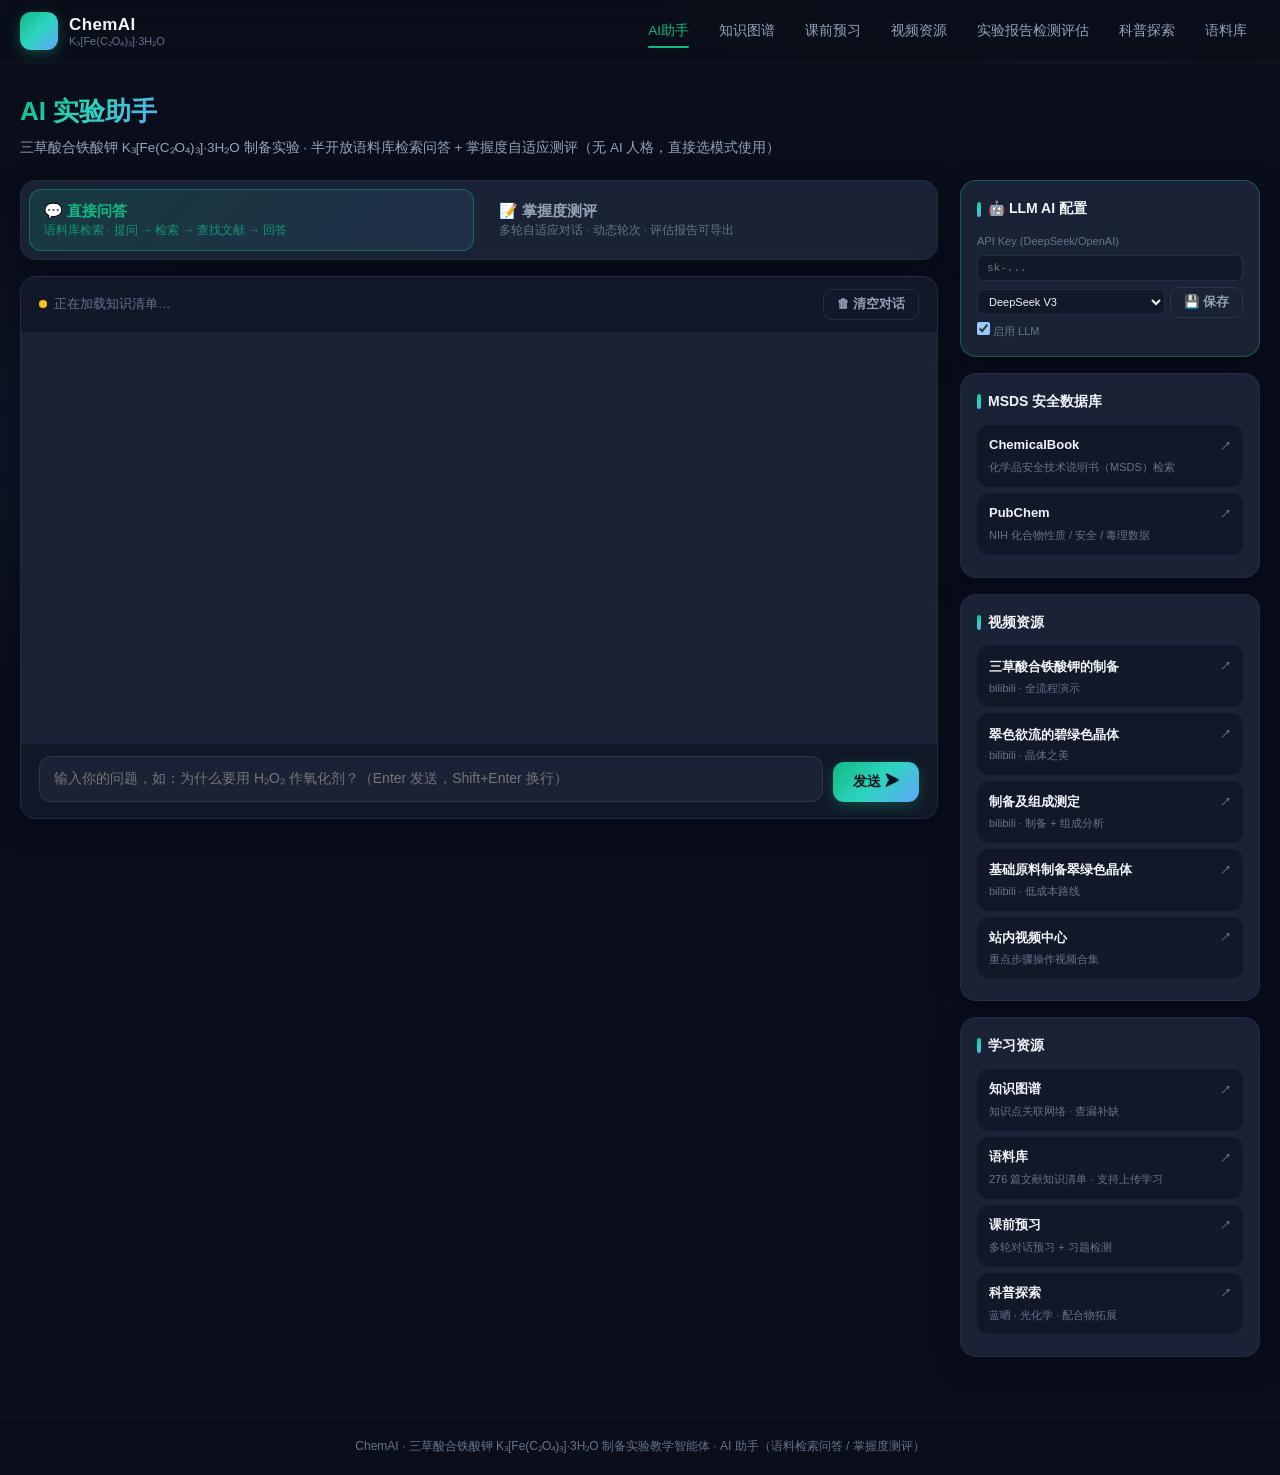
==== commit 645b2395: "v24: FAQ 30条->533条同步 + LLM API面板 + 无API Key泄露" ====
--- a/assistant.html
+++ b/assistant.html
@@ -505,98 +505,547 @@
 ];
 
 /* ================= 内置问答知识库（常见问题 30 条 · 每条含核心解答+原理细节） ================= */
-const FAQ=[
- {keys:['原理','实验原理','三步反应','反应方程式','机理','反应过程','方程式'],ents:['莫尔盐','三草酸合铁酸钾','草酸亚铁'],title:'实验原理：三步反应方程式与机理',q:'本实验的原理是什么？三步反应方程式？',knode:'三步反应原理',subfield:'合成制备',
-  answer:'<b>核心路线为"沉淀 → 氧化 → 配位"三步（外加乙醇促结晶）。</b>以莫尔盐为铁源，先把 Fe²⁺ 沉淀为黄色 FeC₂O₄·2H₂O 以除去 NH₄⁺、SO₄²⁻ 等杂质，再用 H₂O₂ 把 Fe(Ⅱ) 氧化为 Fe(Ⅲ)，最后与 C₂O₄²⁻ 螯合成 [Fe(C₂O₄)₃]³⁻，加乙醇、暗处冷却结晶得翠绿色 K₃[Fe(C₂O₄)₃]·3H₂O。"先沉淀后氧化"的设计使产品纯度高、晶形好。',
-  detail:'<p>① 沉淀反应：<code>(NH₄)₂Fe(SO₄)₂·6H₂O + H₂C₂O₄ → FeC₂O₄·2H₂O↓(黄) + (NH₄)₂SO₄ + H₂SO₄ + 4H₂O</code></p><p>② 氧化反应（40℃ 水浴）：<code>6FeC₂O₄·2H₂O + 3H₂O₂ + 6K₂C₂O₄ → 4K₃[Fe(C₂O₄)₃] + 2Fe(OH)₃↓ + 12H₂O</code></p><p>③ 配位溶解：<code>2Fe(OH)₃ + 3H₂C₂O₄ + 3K₂C₂O₄ → 2K₃[Fe(C₂O₄)₃] + 6H₂O</code></p><p>机理要点：H₂O₂ 在酸性介质中将 Fe²⁺ 氧化为 Fe³⁺；C₂O₄²⁻ 为双齿配体，与 Fe³⁺ 形成 3 个五元螯合环（螯合效应），配离子稳定性高；再加乙醇降低溶解度并吸收 3 分子结晶水析出产品。</p>'},
- {keys:['过氧化氢','双氧水','h2o2','氧化剂','滴加速度','慢慢滴加'],ents:['过氧化氢'],title:'H₂O₂ 的优点与滴加速度控制',q:'为什么用 H₂O₂ 作氧化剂？滴加速度为何要慢？',knode:'氧化剂选择与滴加速度',subfield:'合成制备',
-  answer:'选 H₂O₂ 有两大优点：① 氧化能力足够——酸性介质中 φ°(H₂O₂/H₂O)=+1.77 V，可把 Fe²⁺ 定量氧化为 Fe³⁺；② <b>还原产物是 H₂O，不引入任何杂质离子</b>（KMnO₄、HNO₃、Cl₂ 会分别引入 Mn²⁺、NO₃⁻、Cl⁻），过量部分可加热分解除去：<code>2H₂O₂ → 2H₂O + O₂↑</code>，是典型的"绿色氧化剂"。',
-  detail:'<p>滴加速度必须<b>缓慢（逐滴、约每秒 1 滴）并持续搅拌</b>：① 氧化放热剧烈并放出气体，过快易暴沸飞溅；② 局部高浓度 H₂O₂ 在 Fe³⁺ 催化下自分解，利用率下降、造成氧化不完全（残留黄色 FeC₂O₄）；③ 全程保持 40℃ 左右水浴，气泡剧烈时暂停滴加。氧化完全后微沸 2~3 min 除尽过量 H₂O₂，否则它会继续氧化 C₂O₄²⁻ 配体，降低产率与纯度。</p>'},
- {keys:['蒸干','蒸发','浓缩至干','能否蒸干','蒸结晶'],ents:['三草酸合铁酸钾','乙醇','蒸干'],title:'为什么不能蒸干溶液获得晶体',q:'能否把溶液蒸干得到晶体？',knode:'结晶方式选择',subfield:'合成制备',
-  answer:'<b>不能蒸干。</b>原因有三：① K₃[Fe(C₂O₄)₃]·3H₂O 受热易失去结晶水并使配离子分解；② 产物对光敏感，长时间加热浓缩会加速变质；③ 蒸干会把母液中残留的 K₂C₂O₄、H₂C₂O₄ 等杂质一并析出，产品不纯。正确做法是向翠绿色清液中加入适量无水乙醇，暗处冷却（冰水浴更佳）静置结晶。',
-  detail:'<p>原理：产物易溶于水、难溶于乙醇，加入乙醇降低溶剂极性，溶解度显著下降而析出（溶剂置换/盐析效应）；低温进一步降低溶解度、提高产率。析晶慢时可用玻璃棒轻擦杯壁或投入晶种诱导。析晶完全后抽滤，少量乙醇洗涤 2~3 次，室温<b>避光</b>晾干——全程避免加热蒸发与强光直射，这是结晶操作的核心纪律。</p>'},
- {keys:['洗涤','洗沉淀','除杂','杂质','洗去'],ents:['乙醇','洗涤'],title:'沉淀与晶体的洗涤：洗去什么杂质',q:'沉淀和晶体如何洗涤？洗去什么杂质？',knode:'洗涤与除杂',subfield:'合成制备',
-  answer:'两个阶段的洗涤目的不同。① <b>FeC₂O₄ 黄色沉淀</b>：用热蒸馏水洗涤 2~3 次（倾析或抽滤），洗去吸附的 (NH₄)₂SO₄、H₂SO₄ 及过量 H₂C₂O₄，即除尽 SO₄²⁻、NH₄⁺ 等可溶性离子；热水洗涤可减少沉淀胶溶损失。② <b>产物晶体</b>：用少量无水乙醇（或 1:1 乙醇-丙酮）少量多次淋洗。',
-  detail:'<p>晶体用乙醇洗涤的原因：产物在水中溶解度较大、在乙醇中溶解度小，既能洗去表面残留的 K₂C₂O₄、H₂C₂O₄ 母液杂质，又把溶解损失降到最低。每次用量刚浸没晶体即可，洗 2~3 次；判断洗净：洗液接近无色。<b>洗涤液用量过大是产率偏低的常见原因</b>，务必"少量多次"。</p>'},
- {keys:['直接制备','三价铁盐','fecl3','硝酸铁','硫酸铁','直接用铁盐','fe(iii)'],ents:['三草酸合铁酸钾'],title:'Fe³⁺ 盐直接制备与本实验更佳方法',q:'能否用 Fe³⁺ 盐直接制备？哪种方法更好？',knode:'制备路线比较',subfield:'合成制备',
-  answer:'理论上可用 FeCl₃、Fe(NO₃)₃ 等 Fe(Ⅲ) 盐与 K₂C₂O₄ 直接配位制备，但<b>不是更佳方法</b>：Fe³⁺ 极易水解（pH 稍高即生成 Fe(OH)₃ 浑浊），需在较强酸性条件下操作，配位速率慢，产品纯度与晶形都较差。',
-  detail:'<p>本实验的"Fe(Ⅱ) 沉淀—氧化—配位"路线更优：① FeC₂O₄ 沉淀本身就是一次纯化，可除去 NH₄⁺、SO₄²⁻ 等杂质离子；② 莫尔盐中 Fe(Ⅱ) 组成稳定、易于准确定量（兼作产率基准）；③ 氧化与配位同步进行，转化完全、晶体形貌好；④ 一条路线同时训练沉淀、氧化还原、配位三类反应和抽滤、结晶等操作，教学价值更高。直接法可作为课后对比拓展思考。</p>'},
- {keys:['逐滴','滴加草酸','草酸过量','过量','慢慢加入草酸'],ents:['草酸'],title:'草酸的过量控制与逐滴加入',q:'草酸为什么要逐滴加入？过量有什么影响？',knode:'草酸用量与滴加方式',subfield:'合成制备',
-  answer:'草酸身兼<b>沉淀剂与配位剂</b>两职，用量应"略过量但受控"：不足则 FeC₂O₄ 沉淀或 Fe(OH)₃ 溶解不完全、转化率和产率下降；过量太多则母液残留大量 C₂O₄²⁻/H₂C₂O₄，难以洗净，且易与产品共析出影响纯度。',
-  detail:'<p>逐滴加入（并搅拌）的目的：① 控制反应速率与 pH，防止局部 C₂O₄²⁻ 过浓而析出草酸钾等副产物；② 让 Fe(OH)₃ 逐步溶解、Fe³⁺ 充分配位，避免沉淀包裹未反应物；③ 便于观察终点——滴加至红褐色恰好消失、溶液呈清澈翠绿色即停。氧化/配位阶段保持 40℃ 左右水浴；配位完全后先微沸除尽过量 H₂O₂，再补加草酸调节。</p>'},
- {keys:['产率','理论产量','基准','百分产率','计算'],ents:['莫尔盐','产率'],title:'产率计算的基准试剂与公式',q:'产率如何计算？以哪种试剂为基准？',knode:'产率计算与基准试剂',subfield:'分析测定',
-  answer:'产率 = 实际产量 ÷ 理论产量 × 100%。本实验以<b>莫尔盐 (NH₄)₂Fe(SO₄)₂·6H₂O</b> 为基准试剂（限量试剂）：H₂C₂O₄、K₂C₂O₄、H₂O₂ 均过量，且 Fe 原子全程守恒，1 mol 莫尔盐理论上生成 1 mol K₃[Fe(C₂O₄)₃]·3H₂O。',
-  detail:'<p>M(莫尔盐)=392.14 g/mol，M(产物)=491.24 g/mol，故 <code>理论产量 = m(莫尔盐) × 491.24 ÷ 392.14</code>。例如称取 5.00 g 莫尔盐，理论产量约 6.26 g。注意：① 产物必须<b>干燥至恒重</b>再称量，否则残留乙醇/水分使结果虚高（甚至 >100%）；② 若改变投料（如用自制 FeC₂O₄），应按 Fe 守恒重新确定限量试剂作为基准。</p>'},
- {keys:['稳定性','稳定','影响因素','容易分解','变质'],ents:['三草酸合铁酸钾','稳定性'],title:'配合物稳定性的影响因素',q:'影响配合物稳定性的因素有哪些？',knode:'配合物稳定性',subfield:'综合研究',
-  answer:'主要有三类因素。① <b>光</b>：[Fe(C₂O₄)₃]³⁻ 见光发生光化学还原（Fe³⁺→Fe²⁺，C₂O₄²⁻ 被氧化为 CO₂），是最主要因素；② <b>热</b>：受热先失结晶水、继而配离子分解；③ <b>pH</b>：强酸使 C₂O₄²⁻ 质子化导致配离子解离，强碱则生成 Fe(OH)₃ 沉淀。',
-  detail:'<p>此外，湿度与杂质（某些金属离子催化分解）也会影响存放稳定性。因此产品应密封于<b>棕色瓶</b>、置于干燥器（硅胶或无水 CaCl₂）中低温避光保存，取用后及时盖紧。反过来看，"怕光"正是它的用途：蓝晒感光剂与光化学剂量计利用的正是这一光化学还原特性——稳定性与应用是同一性质的两面。</p>'},
- {keys:['草酸','草酸的作用','草酸起什么作用','加草酸','饱和草酸','草酸用途'],ents:['草酸'],title:'草酸在实验中的三重作用',q:'草酸在实验中起什么作用？',knode:'草酸的双重作用',subfield:'合成制备',
-  answer:'草酸在本实验中有三重作用：① <b>沉淀剂</b>：与莫尔盐反应生成黄色 FeC₂O₄·2H₂O 沉淀，实现 Fe 的富集与初步纯化；② <b>配位剂</b>：C₂O₄²⁻ 是双齿配体，与 Fe³⁺ 形成三个五元环的稳定螯合配离子 [Fe(C₂O₄)₃]³⁻；③ <b>溶解剂</b>：氧化阶段生成的 Fe(OH)₃ 需加草酸溶解并转化为配离子。',
-  detail:'<p>草酸为二元中强酸（pKa₁≈1.25，pKa₂≈4.27），兼具酸性与配位能力；其还原性还使它能被 KMnO₄ 定量氧化（组成测定中测定 C₂O₄²⁻ 含量的依据）。注意草酸及其盐<b>有毒</b>，避免皮肤长时间接触，称量后洗手。用量一般略过量：沉淀阶段保证 Fe²⁺ 沉淀完全，配位阶段滴加至沉淀恰好溶解即可。</p>'},
- {keys:['煮沸','加热煮沸','除去过量','为什么煮沸','微沸'],ents:['过氧化氢','煮沸'],title:'氧化完全后煮沸的目的',q:'氧化完全后为什么要煮沸？',knode:'除去过量H₂O₂',subfield:'合成制备',
-  answer:'煮沸的目的是<b>除尽过量的 H₂O₂</b>：<code>2H₂O₂ → 2H₂O + O₂↑</code>。若残留 H₂O₂，后续会缓慢氧化 C₂O₄²⁻ 配体（放出 CO₂），使配体浓度下降、配离子解离，导致产率与纯度降低，存放时还会继续分解变色。',
-  detail:'<p>操作要点：氧化完全（沉淀呈红褐色、黄色消失）后保持<b>微沸 2~3 min</b> 即可，切忌大火久煮或蒸干——长时间沸腾会使配离子受热分解。检验是否除尽：用 KI-淀粉试纸蘸取溶液，不变蓝即说明 H₂O₂ 已除尽。煮沸后再滴加饱和草酸至红褐色沉淀恰好溶解，得到翠绿色清液进入结晶步骤。</p>'},
- {keys:['乙醇','酒精','加乙醇','无水乙醇'],ents:['乙醇'],title:'乙醇在实验中的两个作用',q:'乙醇在实验中起什么作用？',knode:'乙醇的双重作用',subfield:'合成制备',
-  answer:'乙醇有两个作用。① <b>促进结晶</b>：K₃[Fe(C₂O₄)₃]·3H₂O 易溶于水、难溶于乙醇，向翠绿色母液中加入无水乙醇可降低溶剂极性，使产物溶解度大幅下降而充分析出，提高产率；② <b>洗涤除杂</b>：用少量乙醇洗涤晶体，可洗去表面残留的 K₂C₂O₄、H₂C₂O₄ 等可溶性杂质，且产物溶解损失小。',
-  detail:'<p>使用要点：乙醇要"适量"——母液与乙醇体积比约 1:1 即可，过多会造成浪费并可能夹带杂质析出；洗涤时少量多次（每次刚浸没晶体，2~3 次）。乙醇易燃，操作时远离明火、保持通风；含乙醇的洗涤废液倒入有机废液桶回收，不可直接排入下水道。</p>'},
- {keys:['避光','见光','光解','感光','棕色瓶','光照'],ents:['三草酸合铁酸钾','避光'],title:'为什么必须避光保存',q:'三草酸合铁酸钾为什么要避光保存？',knode:'光化学还原',subfield:'光化学应用',
-  answer:'因为 [Fe(C₂O₄)₃]³⁻ 具有<b>光敏性</b>：光照下发生分子内氧化还原——Fe³⁺ 被还原为 Fe²⁺，C₂O₄²⁻ 被氧化分解：<code>2[Fe(C₂O₄)₃]³⁻ + hν → 2Fe²⁺ + 5C₂O₄²⁻ + 2CO₂↑</code>。翠绿色晶体见光会逐渐变黄、分解失效，因此制备过程要避免强光直射，产品用棕色瓶避光保存。',
-  detail:'<p>该光化学反应量子产率稳定、可定量进行，所以三草酸合铁酸钾（盐）被用作<b>光化学剂量计（actinometer）</b>测定光强，也是蓝晒工艺的感光基础。实验操作建议：结晶与存放时用黑纸包裹或置于暗处，产品放棕色瓶并置于干燥器中，低温保存效果更佳。这也是课后思考题的高频考点。</p>'},
- {keys:['翠绿色','为什么绿色','颜色成因','d-d跃迁','dd跃迁','晶体场','颜色'],ents:['三草酸合铁酸钾','翠绿色'],title:'翠绿色成因与 d-d 跃迁',q:'产物为什么呈翠绿色？与 d-d 跃迁有何关系？',knode:'配离子颜色与晶体场',subfield:'结构表征',
-  answer:'翠绿色来自配离子 [Fe(C₂O₄)₃]³⁻ 的 <b>d-d 跃迁</b>。Fe³⁺ 为 3d⁵ 构型，在 6 个 O 原子构成的八面体晶体场中，d 轨道分裂为能量较低的 t₂g 与较高的 eg 两组；电子吸收可见光中特定波长的光在分裂轨道间跃迁，透过/反射其互补色，故呈现翠绿色。',
-  detail:'<p>C₂O₄²⁻ 属弱场配体，Fe³⁺ 为高自旋 d⁵（5 个未成对电子），其 d-d 跃迁属自旋禁阻、吸收较弱，因此颜色不像低价金属配合物那样浓艳。颜色是配位环境的"指纹"：水合 Fe³⁺（淡紫，水解显黄）、Fe(OH)₃（红褐）、[Fe(C₂O₄)₃]³⁻（翠绿）颜色各异——实验中可凭颜色直观判断反应进程与配位是否完全。</p>'},
- {keys:['磁化率','磁性','磁天平','古埃','高自旋','未成对电子'],ents:['磁化率','三草酸合铁酸钾'],title:'磁化率测定原理与计算',q:'如何用磁化率测定研究产物？',knode:'磁化率与未成对电子',subfield:'磁性研究',
-  answer:'产物中 Fe³⁺ 为高自旋 d⁵ 构型，含 <b>5 个未成对电子</b>，呈顺磁性，可用古埃磁天平（Gouy balance）测定磁化率。由单位质量磁化率换算摩尔磁化率 χM，再求有效磁矩 μeff，即可推算未成对电子数 n，验证 Fe 的氧化态与电子构型。',
-  detail:'<p>计算关系：<code>μeff = 2.828√(χM·T)（单位 B.M.）</code>，<code>μeff = √(n(n+2))</code>。高自旋 Fe³⁺ 理论值 μeff = √(5×7) ≈ 5.92 B.M.，实验值接近即验证 d⁵ 高自旋构型与 +3 氧化态。操作要点：样品需干燥研细、装管均匀紧实、先测空管背底再测样品。这是结构化学表征的经典教学实验，配套文献见语料库「磁性研究」子领域。</p>'},
- {keys:['红外','ir','光谱','特征峰','吸收峰'],ents:['红外','草酸'],title:'红外光谱的特征吸收',q:'产物的红外光谱有哪些特征吸收？',knode:'红外光谱表征',subfield:'结构表征',
-  answer:'K₃[Fe(C₂O₄)₃]·3H₂O 的红外光谱可确认配位与结晶水：① <b>约 3400 cm⁻¹</b> 的宽强峰为结晶水 O-H 伸缩振动（约 1600 cm⁻¹ 处为 H-O-H 弯曲）；② 草酸根配位后 <b>νas(C=O) 约 1710~1680 cm⁻¹</b>，较游离草酸根红移，是 C₂O₄²⁻ 与 Fe³⁺ 配位的标志。',
-  detail:'<p>其余特征：νs(C-O) 约 1400 与 1270 cm⁻¹；δ(O-C-O) 与 ν(C-C) 约 900~800 cm⁻¹；<b>ν(Fe-O) 出现在 500~570 cm⁻¹</b> 低频区，直接证明 Fe-O 配位键形成。制样常用 KBr 压片，注意避光并快速测定以防光解。与原料（莫尔盐、草酸）谱图对比各峰位移，是验证配位反应的直观证据。</p>'},
- {keys:['热重','tga','热分析','差热','结晶水测定','失水'],ents:['热重','结晶水'],title:'热重分析（TGA）能说明什么',q:'热重分析能得到什么信息？',knode:'热重与结晶水',subfield:'热化学分析',
-  answer:'热重分析（TGA）可验证结晶水含量与热稳定性。K₃[Fe(C₂O₄)₃]·3H₂O 的失重分阶段：第一阶段（约 100~200℃）失去 <b>3 分子结晶水，失重约 11%</b>（理论值 3×18.02/491.24≈11.0%），实测与化学式吻合即证明是三水合物。',
-  detail:'<p>继续升温（约 250~400℃）草酸根分解，放出 CO、CO₂，失重明显；更高温度最终残留氧化铁与碳酸钾等固体残渣。由各台阶失重百分比可推算组成、判断纯度（杂质会使平台漂移）；配合 DSC/DTA 还可观察脱水与分解的吸放热峰。热重同时从反面说明：产品<b>不可加热干燥、更不可蒸干</b>。</p>'},
- {keys:['蓝晒','晒蓝','晒图','cyanotype','普鲁士蓝'],ents:['蓝晒'],title:'蓝晒的原理与操作',q:'蓝晒的原理是什么？怎么操作？',knode:'蓝晒工艺',subfield:'蓝晒工艺',
-  answer:'蓝晒（Cyanotype）利用铁盐的光化学：感光层中的 Fe³⁺（来自三草酸合铁酸盐/草酸铁铵或柠檬酸铁铵）在紫外或日光照射下被还原为 Fe²⁺，Fe²⁺ 随即与铁氰化钾反应生成<b>普鲁士蓝 KFe[Fe(CN)₆]</b> 蓝色影像；未曝光部分的铁盐被水洗除去而留白——蓝底白线，即经典"蓝图"。',
-  detail:'<p>操作：① 避光下将 A 液（含铁感光盐）与 B 液（铁氰化钾）等量混合，均匀涂刷于水彩纸，阴干；② 覆盖底片/叶片等，压玻璃板，阳光下曝光 10~20 min（颜色由绿转灰蓝）；③ 流水冲洗至流出水无色，阴干即得成品。关键纪律：涂布与阴干全程避光、曝光要足。这正是本实验产物"怕光"性质的趣味应用，可去「科普探索」板块体验。</p>'},
- {keys:['结晶','析晶','晶体怎么','怎么结晶','大晶体','晶种'],ents:['结晶'],title:'结晶技巧：如何结出好晶体',q:'怎样结出又大又好的晶体？',knode:'结晶技巧',subfield:'合成制备',
-  answer:'要点是"<b>低温、慢速、避光</b>"。① 母液加乙醇后先室温静置，再移入冰水浴缓慢降温——降温越慢，晶体越大越完整；② 析晶困难时用玻璃棒轻擦杯壁或投入晶种诱导；③ 全程包黑纸或置暗柜，避免光解使晶体表面发黄；④ 析晶时间要充足（可放过夜），不要急于抽滤。',
-  detail:'<p>想要单晶级产品：取少量纯品溶于温水-乙醇混合溶剂制成近饱和溶液，静置缓慢挥发数日即可。常见误区：乙醇一次猛加导致析出过快、晶粒细如粉末；母液太稀则长期不析晶——可在 ≤40℃ 水浴适当浓缩（切忌蒸干）。晶体收集后用少量冷乙醇洗涤，避光晾干，切勿烘烤。</p>'},
- {keys:['误差','产率低','偏低','偏高','原因分析','失败'],ents:['产率','误差'],title:'误差来源：产率偏低与偏高',q:'产率偏低/偏高的误差来源有哪些？',knode:'误差来源分析',subfield:'综合研究',
-  answer:'<b>产率偏低</b>：① 转移、过滤时沉淀/晶体洒落残留；② 洗涤用水或乙醇过多，产物溶解流失；③ H₂O₂ 不足或受热分解导致氧化不完全（残留黄色 FeC₂O₄）；④ 乙醇量不足、冷却不够导致结晶不完全；⑤ 见光或受热分解。<b>偏高（>100%）</b>：产物未干燥至恒重（含乙醇/水分）、杂质共沉淀。',
-  detail:'<p>改进措施要对应到环节：转移时用少量母液荡洗烧杯；抽滤充分但洗涤少量多次；氧化终点以黄色完全消失为准；结晶前补足乙醇并冰水浴；全程避光；干燥至两次称量差 ≤0.002 g（恒重）。写报告时逐条对应操作环节分析误差方向与大小，才是完整的误差分析，也是报告检测评估的采分点。</p>'},
- {keys:['安全','注意事项','防护','废液','废渣','排放','危险'],ents:['过氧化氢','草酸','废液'],title:'安全注意事项与废液处理',q:'本实验有哪些安全事项？废液怎么处理？',knode:'安全规范与废液分类',subfield:'实验教学',
-  answer:'安全重点：① <b>H₂O₂（30%）有强氧化性、腐蚀皮肤</b>：戴护目镜与手套，沾到立即用大量水冲洗；② <b>草酸及其盐有毒</b>：避免入口与皮肤长时间接触；③ 水浴/煮沸防烫伤，滴加 H₂O₂ 防暴沸飞溅；④ 乙醇易燃，远离明火；⑤ 全程保持通风。',
-  detail:'<p>废液处理：含 Fe³⁺/Fe²⁺ 与草酸盐的母液、洗液属<b>重金属废液</b>，倒入专用回收桶（可加碱中和沉淀铁后按无机废液处置），严禁直接排入下水道；残余 H₂O₂ 用大量水稀释后排放；含乙醇洗液入有机废液桶；滤纸、废晶体等入固废收集桶。试剂瓶贴好标签、废液分类清晰——这也是实验报告"安全与环保"部分的采分点。</p>'},
- {keys:['保存','储存','存放','怎么保存','保管'],ents:['产物','产品','三草酸合铁酸钾'],title:'产物的正确保存方法',q:'产物应如何保存？',knode:'产物保存方法',subfield:'实验教学',
-  answer:'K₃[Fe(C₂O₄)₃]·3H₂O 见光易光解、受热易失水分解、潮湿空气中也会缓慢变质，保存要做到"<b>避光、低温、干燥、密封</b>"：装入棕色试剂瓶（或黑纸包裹），置于放有硅胶/无水 CaCl₂ 的干燥器中，阴凉处存放，取用后及时盖紧。',
-  detail:'<p>不建议烘干或长期暴露在日光灯下；需长期保存可置于 4℃ 冰箱。判断变质的直观标志：晶体由翠绿转为黄绿或出现黄斑，说明已部分光解。用于产率计算前应确保干燥至恒重（室温避光晾干即可，切勿加热）。本条与"稳定性影响因素""避光原因"两条是同一主题的三种问法，可对照复习。</p>'},
- {keys:['思考题','课后思考','课后题','作业','讨论题'],ents:['思考题'],title:'课后思考题（全部 7 点）参考要点',q:'课后思考题（7 题）参考答案',knode:'课后思考题',subfield:'实验教学',
-  answer:'常见 7 点思考题速览：① 为什么用 H₂O₂ 作氧化剂、为什么逐滴加入？② 能否用 Fe³⁺ 盐直接制备、哪种路线更好？③ 草酸起什么作用、用量为什么要控制？④ 氧化完全后为什么要煮沸？⑤ 能否蒸干母液得晶体、为什么加乙醇？⑥ 产率以哪种试剂为基准、如何计算？⑦ 产品如何保存、稳定性受哪些因素影响？',
-  detail:'<p>要点回顾：① 绿色氧化剂不引入杂质；逐滴防暴沸与催化分解。② 直接法 Fe³⁺ 易水解、纯度差；沉淀-氧化-配位路线更优。③ 草酸 = 沉淀剂+配位剂+溶解剂；过量难洗、不足转化不完全。④ 除尽过量 H₂O₂，防其继续氧化配体。⑤ 不能蒸干（受热/见光分解且夹带杂质）；乙醇降溶解度促结晶。⑥ 以莫尔盐为基准，按 Fe 守恒 1:1 计算。⑦ 棕色瓶+干燥器+低温；光、热、pH 是主要影响因素。逐条展开可直接提问对应专题。</p>'},
- {keys:['莫尔盐','摩尔盐','硫酸亚铁铵'],ents:['莫尔盐'],title:'为什么用莫尔盐而不用硫酸亚铁',q:'为什么用莫尔盐而不用硫酸亚铁？',knode:'莫尔盐',subfield:'摩尔盐相关',
-  answer:'莫尔盐 (NH₄)₂Fe(SO₄)₂·6H₂O 是 FeSO₄ 与 (NH₄)₂SO₄ 形成的复盐。相比 FeSO₄·7H₂O，它在空气中<b>更不易被氧化、不易风化潮解</b>，组成确定、易于准确定量，是常用的稳定 Fe(Ⅱ) 源，故本实验以它为起始原料并兼作产率计算基准。',
-  detail:'<p>FeSO₄ 溶液在空气中易被 O₂ 氧化为 Fe³⁺（溶液变黄），而莫尔盐晶体的稳定性显著更好。使用注意：① 称量后尽快溶解，溶液现配现用；② 溶解时加少量稀硫酸抑制 Fe²⁺ 水解（防止生成 Fe(OH)₂ 浑浊）；③ 若溶液已明显变黄，说明部分氧化，应重新配制。语料库「摩尔盐相关」子领域（43 篇）有其制备与稳定性对比文献。</p>'},
- {keys:['现象','黄色','褐色','颜色变化','终点'],ents:['现象'],title:'实验现象与终点判断',q:'实验各阶段的现象与终点如何判断？',knode:'实验现象',subfield:'实验教学',
-  answer:'① 加饱和草酸：生成<b>黄色 FeC₂O₄·2H₂O 沉淀</b>；② 40℃ 水浴中滴加 H₂O₂：沉淀逐渐转为<b>红褐色</b>（Fe(OH)₃ 特征色），放热并冒气泡，黄色完全消失即氧化完全；③ 滴加饱和草酸：红褐色溶解，溶液变为清澈的<b>翠绿色</b>——[Fe(C₂O₄)₃]³⁻ 生成、配位完全的标志；④ 加乙醇冷却：析出翠绿色晶体。',
-  detail:'<p>异常处理：褐色久不消失→草酸不足或 H₂O₂ 过量，补加少量饱和草酸；溶液发黄而非翠绿→可能已光解或 pH 过低；析晶缓慢→补加乙醇、冰水浴并轻擦杯壁诱导。颜色变化贯穿全程，是判断每一步终点最直观的依据，实验记录应如实、按阶段描述现象。</p>'},
- {keys:['抽滤','减压过滤','布氏漏斗','吸滤','真空泵'],ents:['抽滤'],title:'抽滤（减压过滤）操作要点',q:'抽滤（减压过滤）操作要点？',knode:'抽滤操作',subfield:'实验教学',
-  answer:'抽滤装置由布氏漏斗、吸滤瓶与真空泵组成，适合快速收集晶体。要点：① 滤纸直径略小于漏斗内径，先用少量溶剂润湿贴紧；② <b>先开泵、后倒液</b>，悬浊液沿玻璃棒引流，晶体尽量转移完全（可用少量母液荡洗烧杯）；③ 抽干后<b>先拔掉吸滤瓶上的橡皮管、再关泵</b>，防止倒吸。',
-  detail:'<p>④ 用少量冷乙醇淋洗晶体 2~3 次（拔掉减压管淋洗、再抽干效果更好）；⑤ 母液倒入指定废液桶；⑥ 用玻璃塞或玻璃棒轻压晶体可抽得更干。常见错误：滤纸未贴紧导致晶体穿滤损失、先关泵导致水倒吸污染产品、洗涤液过多溶解产品。相比常压过滤，抽滤速度快、母液分离彻底，是本实验收集晶体的标准方式。</p>'},
- {keys:['温度','水浴','控温','40','加热到多少度'],ents:['温度'],title:'温度控制要点',q:'实验中的温度如何控制？',knode:'温度控制',subfield:'实验教学',
-  answer:'关键温区是氧化/配位阶段的 <b>40℃ 左右水浴</b>：温度过低，FeC₂O₄ 氧化转化慢、反应不完全；温度过高（>60℃），H₂O₂ 快速分解失效，产物配离子也会受热分解、颜色变深。溶解莫尔盐与沉淀反应可用温水浴促进，但同样不宜沸腾。',
-  detail:'<p>操作建议：水浴锅预设 40℃，烧杯放入后再开始滴加 H₂O₂；滴加过程若气泡剧烈、温度上冲，可暂停滴加并把烧杯提出水浴片刻。煮沸除 H₂O₂ 只保持微沸 2~3 min，切忌大火久煮或蒸干。结晶阶段则相反——要降温：冰水浴冷却可明显提高产率。另外全程避免阳光直射水浴中的溶液（防光解）。</p>'},
- {keys:['仪器','装置','设备','玻璃器皿'],ents:['仪器'],title:'实验仪器清单与使用要点',q:'本实验需要哪些仪器？',knode:'仪器清单',subfield:'实验教学',
-  answer:'主要仪器：电子天平、烧杯（100/250 mL）、量筒、玻璃棒、胶头滴管、恒温水浴锅、布氏漏斗+吸滤瓶+循环水真空泵（<b>抽滤装置</b>）、表面皿、滤纸、药匙、棕色试剂瓶、干燥器。可选：冰水浴盆、黑纸或铝箔（避光用）。',
-  detail:'<p>使用要点：抽滤前检查橡皮管连接紧密、滤纸润湿贴紧；水浴锅水位应没过烧杯内液面；棕色瓶提前洗净晾干。实验结束玻璃仪器及时清洗（器壁上的草酸盐黄斑可用稀盐酸或草酸-KMnO₄ 法洗去），仪器归位、台面擦净，废液分类入桶后方可离开实验室。</p>'},
- {keys:['步骤','流程','怎么做','操作过程','制备过程'],ents:['步骤'],title:'完整操作流程（六步主线）',q:'本实验的完整操作流程是什么？',knode:'操作流程',subfield:'合成制备',
-  answer:'主线六步：<b>称量溶解 → 沉淀 → 氧化 → 配位 → 结晶 → 收集干燥</b>。① 称取莫尔盐，加蒸馏水与少量稀硫酸溶解；② 加饱和草酸、水浴加热，得黄色 FeC₂O₄·2H₂O 沉淀，热水洗涤 2~3 次；③ 沉淀转入饱和 K₂C₂O₄ 溶液，40℃ 水浴下逐滴加 H₂O₂ 并搅拌至黄色消失。',
-  detail:'<p>④ 微沸 2~3 min 除尽过量 H₂O₂，滴加饱和草酸至红褐色恰好溶解，得翠绿色清液；⑤ 加无水乙醇（母液:乙醇约 1:1），暗处冷却（冰水浴）结晶；⑥ 抽滤，少量乙醇洗涤 2~3 次，避光晾干至恒重，称量计算产率，产品装棕色瓶保存。各步现象与终点见"实验现象"问答，关键参数见"温度控制"。</p>'},
- {keys:['测定','纯度','组成','高锰酸钾','含量','滴定','检验'],ents:['高锰酸钾'],title:'产品组成测定与纯度检验',q:'如何测定产品组成与纯度？',knode:'组成测定',subfield:'分析测定',
-  answer:'经典方法分别测定三组分量：① <b>C₂O₄²⁻</b>：酸性介质中用 KMnO₄ 标准溶液滴定（75~85℃）：<code>5C₂O₄²⁻ + 2MnO₄⁻ + 16H⁺ → 10CO₂↑ + 2Mn²⁺ + 8H₂O</code>；② <b>Fe</b>：先将 Fe³⁺ 还原为 Fe²⁺（Zn 粉或 SnCl₂），再用 KMnO₄ 或 K₂Cr₂O₇ 滴定，也可用邻菲啰啉分光光度法；③ <b>结晶水</b>：热重分析（失重约 11%）。',
-  detail:'<p>K⁺ 含量可由电荷平衡推算（总量减差法）。由各组分物质的量之比 n(K):n(Fe):n(C₂O₄):n(H₂O) ≈ 3:1:3:3 即可验证化学式 K₃[Fe(C₂O₄)₃]·3H₂O。纯度判断要三管齐下：滴定结果接近理论值、红外出现配位特征位移、TGA 水合平台吻合。注意 KMnO₄ 滴定温度不可过高，防止 C₂O₄²⁻ 分解造成误差。</p>'},
- {keys:['用途','应用','有什么用'],ents:['三草酸合铁酸钾'],title:'三草酸合铁酸钾的用途',q:'三草酸合铁酸钾有哪些用途？',knode:'产物应用',subfield:'光化学应用',
-  answer:'主要应用四类：① <b>蓝晒感光剂</b>：光还原生成的 Fe²⁺ 与铁氰化钾生成普鲁士蓝影像；② <b>光化学剂量计</b>：光还原量子产率稳定，可定量测定光强（经典 actinometer）；③ <b>磁化率测定样品</b>：d⁵ 高自旋 Fe³⁺，适合古埃磁天平教学；④ <b>配位化学教学</b>：螯合、光化学、组成分析的综合案例。',
-  detail:'<p>拓展方向：Fe(Ⅲ)-草酸盐体系的光催化/光化学应用研究（如降解有机污染物）、化学发光体系、cyanotype 新配方开发等。语料库中「光化学应用」与「蓝晒工艺」（67 篇）两个子领域收录了大量相关文献，可直接继续提问，或在语料库页面按子领域浏览。</p>'}
-];
+const FAQ=[
+ {keys:["化学式","分子式","叫什么","名称","产物是什么","k3fe","三草酸合铁酸钾","目标产物"],ents:"三草酸合铁酸钾",title:'产物名称与化学式',q:'产物名称与化学式',knode:'',subfield:'True',answer:'本实验的目标产物是三草酸合铁(III)酸钾三水合物，化学式 K₃[Fe(C₂O₄)₃]·3H₂O（英文名 Potassium tris(oxalato)ferrate(III) trihydrate），翠绿色单斜晶系晶体，是经典的配位化合物教学合成产物。',detail:'内界为配离子 [Fe(C₂O₄)₃]³⁻，外界为 3 个 K⁺，另含 3 分子结晶水。中心离子 Fe³⁺，配体为 3 个双齿草酸根 C₂O₄²⁻，配位数 6。'},
+ {keys:["维尔纳","werner","配位理论","诺贝尔","谁提出","奠基人","哪一年","1893","什么时候提出"],ents:"维尔纳",title:'维尔纳与配位理论',q:'维尔纳与配位理论',knode:'',subfield:'True',answer:'瑞士化学家阿尔弗雷德·维尔纳（Alfred Werner）于1893年（26岁）发表配位理论，提出配位数、主价与副价的概念，奠定现代配位化学基础，因此获1913年诺贝尔化学奖，是配位化学奠基人。',detail:''},
+ {keys:["第一个配合物","塔萨厄尔","tassaert","六氨合钴","1798","最早发现"],ents:"塔萨厄尔",title:'第一个配位化合物的发现',q:'第一个配位化合物的发现',knode:'',subfield:'True',answer:'1798年法国化学家塔萨厄尔（B. M. Tassaert）偶然发现第一个配位化合物——六氨合钴(III)氯化物 [Co(NH₃)₆]Cl₃，打破了"两个独立稳定化合物不能再结合"的传统观念。',detail:''},
+ {keys:["发展阶段","配位化学史","简史","四个阶段","发展历程"],ents:"配位化学",title:'配位化学发展四阶段',q:'配位化学发展四阶段',knode:'',subfield:'True',answer:'配位化学发展分四个阶段：①萌芽期（1798—1893）：配合物大量偶然发现但无理论解释；②理论建立期（1893—1940）：维尔纳配位理论、Lewis共价键理论（1916）、Sidgwick的EAN规则（1940）；③理论深化期（1940—1980）：Pauling价键理论、晶体场理论与配位场理论发展；④现代发展期（1980至今）：超分子、MOFs、光催化配位化学兴起。',detail:''},
+ {keys:["实验目的","教学目标","为什么做这个实验","意义"],ents:,title:'实验教学目标',q:'实验教学目标',knode:'',subfield:'True',answer:'本实验教学目标分三层：知识目标——理解配合物基本概念（中心离子、配体、配位数、内外界）、掌握命名与化学式书写、理解配位平衡与稳定常数、用晶体场理论解释颜色、理解LMCT光化学机理；能力目标——掌握加热、搅拌、沉淀、过滤、结晶、干燥等无机合成操作与溶剂替换结晶技术、产率计算与误差分析；素养目标——绿色化学与废液分类、安全意识、严谨求实的科学态度。',detail:''},
+ {keys:["三类反应","三大反应","涉及哪些反应","训练什么","三种","核心反应","哪三种"],ents:,title:'实验涉及哪几类反应',q:'实验涉及哪几类反应',knode:'',subfield:'True',answer:'本实验涵盖三大核心化学过程：沉淀反应（生成FeC₂O₄·2H₂O）、氧化还原反应（H₂O₂氧化Fe²⁺为Fe³⁺）、配位反应（生成[Fe(C₂O₄)₃]³⁻），并训练溶剂替换结晶、抽滤、配合物性质验证、光化学观察等综合技能，因此被公认为无机合成与配位化学思维训练的极佳范例。',detail:''},
+ {keys:["外观","什么颜色","晶系","晶胞","空间群","晶体结构参数","产物颜色","产品颜色","晶体颜色","产物外观"],ents:["三草酸合铁酸钾","翠绿色"],title:'外观颜色与晶系',q:'外观颜色与晶系',knode:'',subfield:'True',answer:'K₃[Fe(C₂O₄)₃]·3H₂O 为翠绿色单斜晶系晶体，空间群 P2₁/c，晶胞参数 a=7.54 Å、b=19.97 Å、c=10.38 Å、β=110.2°，每个晶胞含4个化学式单位。翠绿色源于配离子吸收~530 nm紫红色光（LMCT跃迁）后反射其互补色绿光光）。',detail:''},
+ {keys:["溶解度","溶于水","溶于乙醇","溶解性","多少克","溶解度是多少","溶解"],ents:["三草酸合铁酸钾","乙醇"],title:'溶解度数据',q:'溶解度数据',knode:'',subfield:'True',answer:'K₃[Fe(C₂O₄)₃]·3H₂O 易溶于水形成深绿色溶液，溶解度随温度显著升高（g/100 g水）：0℃ 4.7、20℃ 12、40℃ 25、100℃ 117.7；几乎不溶于乙醇、丙酮、乙醚等有机溶剂。"水溶醇不溶"特性正是加乙醇（溶剂替换法）促结晶的物理基础。',detail:''},
+ {keys:["熔点","加热分解","热分解","失水温度","分解温度","热行为","有熔点","熔点吗","没有熔点"],ents:["三草酸合铁酸钾","热重"],title:'热行为与分解温度',q:'热行为与分解温度',knode:'',subfield:'True',answer:'该化合物无真正熔点，加热分步变化：约100℃失去表面吸附水；113℃失去3分子结晶水变为无水盐；约230-250℃草酸根开始氧化分解；230-250℃剧烈分解放出CO和CO₂；最终残留Fe₂O₃（红棕色）和K₂CO₃。因此产物不可加热蒸干或高温烘干。',detail:''},
+ {keys:["密度","摩尔质量","分子量","491"],ents:"三草酸合铁酸钾",title:'密度与摩尔质量',q:'密度与摩尔质量',knode:'',subfield:'True',answer:'K₃[Fe(C₂O₄)₃]·3H₂O 的密度约2.13 g/cm³（20℃），摩尔质量 M=491.25 g/mol。',detail:''},
+ {keys:["磁矩","顺磁","磁性","5.9","未成对电子"],ents:["三草酸合铁酸钾","磁化率"],title:'磁学性质',q:'磁学性质',knode:'',subfield:'True',answer:'Fe³⁺为3d⁵高自旋构型，[Fe(C₂O₄)₃]³⁻含5个未成对电子，呈顺磁性，实测磁矩约5.9 BM，与仅自旋公式理论值√(5×7)=5.92 BM吻合，证实高自旋构型。',detail:''},
+ {keys:["热分解方程式","失水方程式","分解反应式","受热","加热","热分解","分解","灼烧","tga","失重","热稳定性","受热能","受热会","产物受热","会怎样"],ents:"热重",title:'热分解方程式',q:'热分解方程式',knode:'',subfield:'True',answer:'第一阶段（约113℃）失结晶水：K₃[Fe(C₂O₄)₃]·3H₂O → K₃[Fe(C₂O₄)₃] + 3H₂O；第二阶段（230-250℃）草酸根分解：K₃[Fe(C₂O₄)₃] → Fe₂O₃ + K₂CO₃ + 2CO₂↑ + CO↑。热分解可用TGA/DSC表征。',detail:''},
+ {keys:["光解方程式","光化学方程式","光敏","光照分解","光还原方程式","光敏性","什么是光敏性"],ents:["三草酸合铁酸钾","光化学"],title:'光敏性与光解方程式',q:'光敏性与光解方程式',knode:'',subfield:'True',answer:'光敏性是其最显著化学特性：光照（尤其紫外）下发生光化学还原 2[Fe(C₂O₄)₃]³⁻ →(hν) 2FeC₂O₄ + 3C₂O₄²⁻ + 2CO₂↑，机理为LMCT：配离子吸光后草酸根把电子转移给Fe³⁺，Fe³⁺被还原为Fe²⁺，草酸根自由基分解出CO₂。故实验与保存须严格避光。',detail:''},
+ {keys:["酸碱性","ph多少","溶液呈什么性","弱酸性"],ents:"三草酸合铁酸钾",title:'水溶液酸碱性',q:'水溶液酸碱性',knode:'',subfield:'True',answer:'其水溶液呈弱酸性（pH约4—5），源于配离子的微弱解离平衡 [Fe(C₂O₄)₃]³⁻ ⇌ Fe³⁺ + 3C₂O₄²⁻。加酸使平衡右移、颜色由翠绿变淡黄（游离Fe³⁺）；加碱（氨水）则生成Fe(OH)₃红棕色沉淀。',detail:''},
+ {keys:["硫氰化钾","kscn","血红色","检验铁离子","为什么不显色"],ents:["KSCN","Fe³⁺"],title:'与KSCN不反应',q:'与KSCN不反应',knode:'',subfield:'True',answer:'向产物溶液加KSCN（硫氰化钾）不显血红色（或仅极浅粉红）。原因：[Fe(C₂O₄)₃]³⁻的累积稳定常数极大（Kf=1.6×10²⁰），游离Fe³⁺浓度仅约10⁻¹⁸ mol/L量级，远低于与SCN⁻显色所需浓度。对比实验：先加酸（HAc）使配离子解离（C₂O₄²⁻质子化、平衡左移），再加KSCN即显血红色。该正反对照证明Fe³⁺在配合物内界。',detail:''},
+ {keys:["配位数","配位原子","中心离子","配体","内界外界","结构","螺旋桨","d3","对称","八面体"],ents:["三草酸合铁酸钾","配位"],title:'配位结构参数',q:'配位结构参数',knode:'',subfield:'True',answer:'配位组成：中心离子Fe³⁺（电子构型[Ar]3d⁵）；配体为3个草酸根C₂O₄²⁻（双齿配体，各提供2个羧基氧）；配位原子为O；配位数=3×2=6；空间构型为正八面体（近似D₃对称），三个双齿配体呈"螺旋桨"状排布；内界[Fe(C₂O₄)₃]³⁻，外界3个K⁺，另含3分子结晶水。',detail:''},
+ {keys:["杂化","d2sp3","t2g","高自旋排布"],ents:["Fe³⁺","晶体场"],title:'杂化方式与电子排布',q:'杂化方式与电子排布',knode:'',subfield:'True',answer:'Fe³⁺为3d⁵，C₂O₄²⁻是弱场配体、分裂能小，电子采取高自旋排布 t₂g³eg²（5个未成对电子，CFSE=0）。价键理论描述为d²sp³杂化：2个3d、1个4s、3个4p轨道组成6个指向八面体顶点的杂化轨道，各接受配体氧的孤对电子形成配位键。',detail:''},
+ {keys:["稳定常数","kf","累积稳定常数","β3","逐级稳定常数","稳定常数是多少","lgkf"],ents:"稳定常数",title:'稳定常数数据',q:'稳定常数数据',knode:'',subfield:'True',answer:'[Fe(C₂O₄)₃]³⁻逐级稳定常数：K₁=7.08×10⁷，K₂=6.31×10⁵，K₃=3.55×10⁶；累积稳定常数 β₃=K₁K₂K₃=1.6×10²⁰（lgKf=20.2），表明配离子在水中极其稳定，游离Fe³⁺浓度约10⁻¹⁸ mol/L量级，故不与SCN⁻显色，并能抵抗一定酸度变化与稀释。',detail:''},
+ {keys:["吉布斯自由能","Δg","热力学有利","自发"],ents:"稳定常数",title:'配位反应自由能',q:'配位反应自由能',knode:'',subfield:'True',answer:'配位反应标准自由能 ΔG°=-2.303RT·lgKf°，代入25℃、Kf°=1.6×10²⁰：ΔG°=-2.303×8.314×298×20.2≈-115.2 kJ/mol。ΔG°负值很大，说明配位反应热力学上极为有利、自发进行。',detail:''},
+ {keys:["影响稳定性的因素","稳定性与什么有关","为什么稳定","影响","因素","影响稳定性","稳定性因素","影响因素"],ents:["稳定性","螯合"],title:'影响稳定常数的因素',q:'影响稳定常数的因素',knode:'',subfield:'True',answer:'影响因素：①中心离子电荷——Fe³⁺电荷高、静电作用强，故[Fe(C₂O₄)₃]³⁻(Kf≈10²⁰)远稳于Fe²⁺的[Fe(C₂O₄)₃]⁴⁻(≈10⁸)；②配体碱性——C₂O₄²⁻碱性较强、配位能力强；③螯合效应——双齿配体形成五元螯合环，稳定性显著高于单齿类似物；④温度升高Kf减小（配位放热）；⑤离子强度大则表观稳定常数降低。',detail:''},
+ {keys:["螯合效应","为什么稳定","五元环","螯合物"],ents:["螯合","草酸根"],title:'螯合效应',q:'螯合效应',knode:'',subfield:'True',answer:'草酸根是双齿配体，每个C₂O₄²⁻用两个羧基氧与Fe³⁺配位形成五元螯合环；一个Fe³⁺结合3个C₂O₄²⁻即形成3个五元环。螯合环的形成使体系熵增（释放更多水合水分子）、且环状结构空间匹配，故螯合物稳定性远高于组成相似的单齿配合物，这就是螯合效应，是[Fe(C₂O₄)₃]³⁻高稳定性的重要来源。',detail:''},
+ {keys:["结晶水","三个结晶水","为什么是3","结晶水数目","几分子水","为什么有三个结晶水","3个结晶水","三水","结晶水的质量分数","质量分数","含水量"],ents:["结晶水","三草酸合铁酸钾"],title:'结晶水数目成因',q:'结晶水数目成因',knode:'',subfield:'True',answer:'K₃[Fe(C₂O₄)₃]·3H₂O含3个结晶水，这是由晶体结构的电荷平衡与空间堆积共同决定的：3个K⁺与[Fe(C₂O₄)₃]³⁻靠静电引力堆积成单斜晶格时，晶格中留有空隙，恰好由3个水分子填充——它们通过氢键与草酸根氧相连、并协助K⁺配位，使晶格能最大、结构最稳定。结晶水数目是该化合物在常温常湿下的热力学稳定组成，不是任意值：水少了晶格不稳定，多了排不进晶格。实验证明：TGA在约110℃出现对应3分子水的失重台阶（失重约11%，理论3×18.02/491.25=11.0%）。',detail:'结晶水与配位水不同：这3个水不在配离子内界（配位层内全是草酸根的氧），而是晶格水。风化/加热会先失去结晶水而不破坏配离子本身。'},
+ {keys:["反应方程式","四步反应","总反应","原理方程式","三步反应","第一步方程式","第一步反应的方程式","写出第一步","沉淀方程式","第一步反应","莫尔盐与草酸","FeC2O4","化学方程式","沉淀反应","复分解"],ents:"方程式",title:'四步反应总方程式',q:'四步反应总方程式',knode:'',subfield:'True',answer:'制备分四步，共四个核心方程式：\\n\\n【第一步·沉淀（复分解反应，非氧化还原）】\\n标准简化式（推荐作答）：(NH₄)₂Fe(SO₄)₂ + H₂C₂O₄ → FeC₂O₄↓(黄色) + (NH₄)₂SO₄ + H₂SO₄\\n关键提示：Fe化合价保持+2不变（非氧化还原），生成黄色FeC₂O₄沉淀。\\n含结晶水式也可接受：(NH₄)₂Fe(SO₄)₂·6H₂O + H₂C₂O₄ → FeC₂O₄·2H₂O↓ + (NH₄)₂SO₄ + H₂SO₄ + 4H₂O\\n\\n【第二步·氧化（40℃水浴）】\\n综合氧化式：6FeC₂O₄·2H₂O + 3H₂O₂ + 6K₂C₂O₄ → 4K₃[Fe(C₂O₄)₃] + 2Fe(OH)₃↓ + 12H₂O\\n简化离子式（推荐作答）：2Fe²⁺ + H₂O₂ + 2H⁺ → 2Fe³⁺ + 2H₂O\\n\\n【第三步·配位溶解】\\n综合式：2Fe(OH)₃ + 3H₂C₂O₄ + 3K₂C₂O₄ → 2K₃[Fe(C₂O₄)₃] + 6H₂O\\n简化式（推荐作答）：Fe(OH)₃ + 3KHC₂O₄ → K₃[Fe(C₂O₄)₃] + 3H₂O\\n\\n【第四步·结晶】\\n翠绿色[F',detail:'第一步是复分解/沉淀反应，Fe化合价保持+2不变。简化方程式和含结晶水方程式均可接受，但建议优先使用简化式以避免繁琐。配位溶解也可写为Fe(OH)₃ + 3KHC₂O₄ → K₃[Fe(C₂O₄)₃] + 3H₂O。'},
+ {keys:["直接用三价铁","fecl3","直接法","为什么不能直接","直接制备","直接用","三价铁盐","直接合成","fe3+盐","直接","氯化铁","和fecl3","比fecl3","与氯化铁比较","fecl3比较"],ents:["Fe³⁺","氧化还原"],title:'为何不能直接用Fe3+盐',q:'为何不能直接用Fe3+盐',knode:'',subfield:'True',answer:'不能直接用Fe³⁺盐（如FeCl₃）与草酸钾反应，原因有三：①氧化还原副反应——Fe³⁺是中等强度氧化剂（E°(Fe³⁺/Fe²⁺)=+0.771 V），C₂O₄²⁻是还原剂（E°(CO₂/C₂O₄²⁻)=-0.49 V），2Fe³⁺+C₂O₄²⁻→2Fe²⁺+2CO₂↑，E°cell=1.261 V>0自发进行，Fe³⁺被还原得不到目标产物；②Fe³⁺极易水解，近中性下生成Fe(OH)₃胶体，配位缓慢且产物不纯；③纯化困难——直接法无法像"先沉淀"那样借FeC₂O₄沉淀除去NH₄⁺、SO₄²⁻等杂质，晶形与纯度都差。故采用"先沉淀后氧化"策略：先用不氧化草酸根的Fe²⁺定量沉淀为FeC₂O₄·2H₂O并洗涤纯化，再用H₂O₂氧化并同步配位。',detail:''},
+ {keys:["溶度积","ksp","沉淀完全","fec2o4","草酸亚铁","溶度积是多少"],ents:["FeC₂O₄","沉淀"],title:'第一步沉淀Ksp分析',q:'第一步沉淀Ksp分析',knode:'',subfield:'True',answer:'第一步实质是 Fe²⁺ + C₂O₄²⁻ → FeC₂O₄↓，FeC₂O₄的Ksp=3.2×10⁻⁷（25℃）。对照：Fe(OH)₃的Ksp=4×10⁻³⁸，Fe(OH)₂的Ksp=8×10⁻¹⁶。按实验用量（5.0 g莫尔盐≈0.01275 mol、1.7 g草酸≈0.0135 mol，总体积约25 mL），离子积Q≈0.51×0.54=0.275，Q≫Ksp（过饱和度约8.6×10⁵），沉淀几乎定量生成。加热至微沸保持4分钟可使细小晶核长大为大颗粒，便于倾滗分离与洗涤、减少穿滤损失。',detail:''},
+ {keys:["加硫酸","稀硫酸","抑制水解","酸化","加酸","为什么加酸","加酸溶解","酸溶解","溶解莫尔盐","为什么要加酸","加稀硫酸"],ents:["硫酸","莫尔盐"],title:'为何加稀硫酸溶解莫尔盐',q:'为何加稀硫酸溶解莫尔盐',knode:'',subfield:'True',answer:'溶解莫尔盐时加数滴3 mol/L稀H₂SO₄，是为了抑制Fe²⁺水解：Fe²⁺ + H₂O ⇌ Fe(OH)⁺ + H⁺，加酸使平衡左移，防止生成Fe(OH)₂类浑浊，保持溶液澄清，保证后续沉淀定量。',detail:''},
+ {keys:["氯化钡","bacl2","检验硫酸根","洗涤终点","洗到什么时候","洗涤","干净","洗干净","是否干净","硫酸根","怎么检验","检验","洗净","检验洗净","是否洗净"],ents:["BaCl₂","洗涤"],title:'洗涤至无硫酸根',q:'洗涤至无硫酸根',knode:'',subfield:'True',answer:'FeC₂O₄沉淀用热水洗涤（倾滗法），直至用BaCl₂检验洗液无白色沉淀（无SO₄²⁻）为终点，一般2—3次即可。目的是洗去吸附的(NH₄)₂SO₄、H₂SO₄和过量草酸，避免杂质离子进入后续步骤；热水洗涤可减少沉淀溶解与胶溶损失，但过度洗涤也会造成FeC₂O₄（Ksp=3.2×10⁻⁷）溶解损失、降低产率。',detail:''},
+ {keys:["电极电位","电动势","1.005","氧化电位","ecell","电极电势","电势","e°","电位是多少","氧化的电势"],ents:["H₂O₂","电位"],title:'氧化反应电位计算',q:'氧化反应电位计算',knode:'',subfield:'True',answer:'H₂O₂氧化Fe²⁺：阴极 H₂O₂+2H⁺+2e⁻→2H₂O（E°=+1.776 V），阳极 Fe²⁺→Fe³⁺+e⁻（E°=-0.771 V），总反应 2Fe²⁺+H₂O₂+2H⁺→2Fe³⁺+2H₂O，E°cell=1.776-0.771=1.005 V。平衡常数 lgK=nE°/0.0592=2×1.005/0.0592=33.95，K≈8.9×10³³，反应几乎进行完全。',detail:''},
+ {keys:["为什么生成氢氧化铁","fe(oh)3","红褐色沉淀","氧化后沉淀","铁去哪","铁去哪了"],ents:"Fe(OH)₃",title:'氧化为何生成氢氧化铁',q:'氧化为何生成氢氧化铁',knode:'',subfield:'True',answer:'氧化在接近中性的FeC₂O₄悬浮液（pH约5—6）中进行，生成的Fe³⁺水解倾向极强，Fe(OH)₃的Ksp=2.79×10⁻³⁹极小，故部分Fe³⁺以红褐色Fe(OH)₃沉淀析出；另一部分与溶液中C₂O₄²⁻直接配位生成产物。后续加草酸把Fe(OH)₃溶解并配位转化为[Fe(C₂O₄)₃]³⁻。',detail:''},
+ {keys:["氧化机理","自由基","芬顿","oh自由基"],ents:["H₂O₂","机理"],title:'氧化机理自由基',q:'氧化机理自由基',knode:'',subfield:'True',answer:'H₂O₂氧化Fe²⁺的机理（Fenton型自由基链）：①Fe²⁺+H₂O₂→Fe³⁺+OH⁻+·OH；②Fe²⁺+·OH→Fe³⁺+OH⁻；③·OH+H₂O₂→HO₂·+H₂O；④Fe²⁺+HO₂·→Fe³⁺+HO₂⁻。生成的Fe³⁺立即被C₂O₄²⁻配位或水解为Fe(OH)₃。这也是H₂O₂须缓慢滴加的原因——局部浓度过高会加剧自分解与副反应。',detail:''},
+ {keys:["铁氰化钾","检验二价铁","氧化完全","怎么检验","k3fecn6","检验","是否氧化完全","检验氧化","fe(cn)6","铁氰化钾检验","检验什么离子","fe2+","亚铁","二价铁","是否有亚铁"],ents:["铁氰化钾","Fe²⁺"],title:'氧化完全检验方法',q:'氧化完全检验方法',knode:'',subfield:'True',answer:'用K₃[Fe(CN)₆]（铁氰化钾）检验Fe²⁺是否氧化完全：3Fe²⁺ + 2[Fe(CN)₆]³⁻ → Fe₃[Fe(CN)₆]₂↓（滕氏蓝蓝色沉淀）。取一滴反应液点于点滴板加铁氰化钾，若出现蓝色说明仍有Fe²⁺未氧化，应补加少量H₂O₂继续搅拌；无蓝色则氧化完全。',detail:''},
+ {keys:["为什么用草酸溶解","不用盐酸","不用硫酸溶解","hcl代替","盐酸","代替","能不能用盐酸","用盐酸","用盐酸溶解"],ents:["草酸","Fe(OH)₃"],title:'为何用草酸而不用盐酸溶解',q:'为何用草酸而不用盐酸溶解',knode:'',subfield:'True',answer:'不能用HCl或H₂SO₄代替草酸溶解Fe(OH)₃：①强酸溶解得到的是水合Fe³⁺，还需额外大量K₂C₂O₄提供配体；②强酸下pH<1，草酸根大量质子化为H₂C₂O₄，游离C₂O₄²⁻浓度骤降，不利配位；③用草酸一举两得——既作酸溶解Fe(OH)₃（Fe(OH)₃+3H⁺→Fe³⁺+3H₂O），又作配体与Fe³⁺配位（Kf=1.6×10²⁰拉动沉淀不断溶解）。',detail:''},
+ {keys:["翠绿色终点","配位终点","透明翠绿","终点判断","终点","判断终点","什么时候停","加乙醇前","加乙醇前溶液","配位后颜色","溶液什么颜色","加乙醇前什么颜色"],ents:["翠绿色","终点"],title:'配位终点颜色判断',q:'配位终点颜色判断',knode:'',subfield:'True',answer:'第三步终点：保持微沸逐滴加入草酸，至Fe(OH)₃红褐色沉淀恰好完全溶解、溶液呈清澈透明的翠绿色（[Fe(C₂O₄)₃]³⁻的特征色）即停。黄绿色说明Fe²⁺未氧化完全，棕黄色说明Fe(OH)₃未溶完（补草酸），浅绿/淡黄提示草酸过量或光解。',detail:''},
+ {keys:["草酸过量","为什么不能过量","过量影响"],ents:"草酸",title:'草酸过量的危害',q:'草酸过量的危害',knode:'',subfield:'True',answer:'配位阶段草酸须"恰好"：过量会①与生成的[Fe(C₂O₄)₃]³⁻竞争平衡使配离子解离（酸效应）；②降低pH使C₂O₄²⁻质子化；③结晶时与产物共析出（草酸钾/草酸共结晶）影响纯度。不足则Fe(OH)₃溶解不完全、转化率与产率下降。故逐滴加至沉淀刚溶解、溶液透明翠绿即停。',detail:''},
+ {keys:["溶剂替换","加乙醇原理","为什么加乙醇","降低溶解度","结晶加乙醇","加乙醇","为何加乙醇","加乙醇的原因"],ents:["乙醇","结晶"],title:'溶剂替换法结晶原理',q:'溶剂替换法结晶原理',knode:'',subfield:'True',answer:'溶剂替换法原理：K₃[Fe(C₂O₄)₃]是离子型化合物，溶解度与溶剂介电常数密切相关——水的ε=78.5，乙醇仅24.3，加入乙醇后混合溶剂极性/介电常数下降，离子溶剂化作用减弱（Born方程），产物溶解度急剧降低、溶液高度过饱和（Δμ=RTln(C/Csat)>0），从而析出晶体。产物"易溶于水、难溶于乙醇"是该法的物理基础。',detail:''},
+ {keys:["蒸发法","蒸干","为什么不用蒸发","浓缩","母液浓缩","为什么要浓缩","母液为什么要浓缩","浓缩母液"],ents:"结晶",title:'为何不用蒸发结晶',q:'为何不用蒸发结晶',knode:'',subfield:'True',answer:'不用蒸发法结晶的原因：①热敏——113℃失结晶水、230-250℃草酸根分解，加热蒸发会破坏产物；②光敏——蒸发耗时长，光照下光化学分解；③缓慢蒸发中杂质（K₂C₂O₄、H₂C₂O₄等）易共结晶，产品不纯；④蒸发法晶体细小不规则，溶剂替换法晶体大而完整。故本实验采用加乙醇的溶剂替换法。',detail:''},
+ {keys:["结晶条件","乙醇用量","结晶体积","棉线","结晶操作","静置","过夜","为什么要静置","静置过夜","乙醇体积","乙醇比例"],ents:["结晶","乙醇"],title:'结晶操作参数',q:'结晶操作参数',knode:'',subfield:'True',answer:'结晶操作要点：母液体积浓缩至约10—15 mL，加入95%乙醇，母液与乙醇体积比约1:1至1:2（约10—30 mL乙醇）；搅拌均匀；悬挂棉线于溶液中央提供晶核；盖表面皿置于暗处静置数小时至过夜（避免光分解，勿频繁移动）；抽滤分离，少量乙醇洗涤2次，110℃烘干1-2小时，冷却后称量。加乙醇降低溶剂极性使产物析出（水ε=78.5→乙醇ε=24.3）。',detail:''},
+ {keys:["设计思路","为什么先沉淀","先沉淀后氧化","总体设计"],ents:"制备",title:'先沉淀后氧化的设计思想',q:'先沉淀后氧化的设计思想',knode:'',subfield:'True',answer:'"先沉淀后氧化"设计的核心思想：Fe²⁺不会氧化草酸根（只有Fe³⁺会），故先以FeC₂O₄·2H₂O沉淀形式固定并纯化铁（同时除去NH₄⁺、SO₄²⁻等杂质），再用H₂O₂把Fe(Ⅱ)氧化为Fe(Ⅲ)并同步配位。该设计避免氧化还原副反应、提高纯度与晶形质量，体现无机合成"分步控制、逐步构建"的理念。',detail:''},
+ {keys:["用量","各试剂用量","试剂清单","称多少","多少克","称取","称取多少","草酸用量","多少克"],ents:"试剂",title:'试剂用量一览',q:'试剂用量一览',knode:'',subfield:'True',answer:'试剂用量：莫尔盐(NH₄)₂Fe(SO₄)₂·6H₂O 5.0 g；草酸H₂C₂O₄·2H₂O 1.7 g（第一步）+约1.5 g（第三步配制约0.5 mol/L溶液30 mL）；草酸钾K₂C₂O₄·H₂O 3.5 g；6% H₂O₂约10 mL；3 mol/L H₂SO₄数滴；95%乙醇约10 mL。',detail:''},
+ {keys:["沉淀步骤","草酸亚铁制备","第一步怎么做"],ents:["FeC₂O₄","步骤"],title:'第一步操作细节',q:'第一步操作细节',knode:'',subfield:'True',answer:'第一步（FeC₂O₄·2H₂O制备）：①5.0 g莫尔盐加数滴3 mol/L H₂SO₄和约15 mL蒸馏水溶解；②1.7 g草酸溶于约10 mL水；③两液分别加热至近沸后将草酸液缓缓倒入莫尔盐液，边倒边搅；④微沸保持约4分钟使沉淀颗粒长大；⑤静置后用倾滗法分离；⑥热水洗涤至BaCl₂检验无SO₄²⁻。',detail:''},
+ {keys:["氧化步骤","第二步怎么做","氧化操作"],ents:["H₂O₂","步骤"],title:'第二步氧化操作细节',q:'第二步氧化操作细节',knode:'',subfield:'True',answer:'第二步（氧化）：向含FeC₂O₄沉淀的烧杯加3.5 g K₂C₂O₄·H₂O和约15 mL水，置于40℃水浴搅拌溶解；用滴管以每秒1—2滴缓慢滴加6% H₂O₂约10 mL，边加边搅；加完后40℃继续搅拌5分钟；再加热至沸保持2分钟除尽过量H₂O₂；用K₃[Fe(CN)₆]检验Fe²⁺是否氧化完全。',detail:''},
+ {keys:["配位步骤","第三步怎么做","溶解氢氧化铁","微沸","保持微沸","第三步","为什么微沸"],ents:["配位","步骤"],title:'第三步配位操作细节',q:'第三步配位操作细节',knode:'',subfield:'True',answer:'第三步（配位）：称约1.5 g草酸配成约0.5 mol/L溶液（约30 mL），逐滴滴加到热的第二步产物中，边滴边搅并保持微沸，滴至Fe(OH)₃沉淀完全溶解、溶液呈透明翠绿色即为终点；若仍浑浊可补加少量草酸。',detail:''},
+ {keys:["结晶步骤","第四步怎么做","收集晶体"],ents:["结晶","步骤"],title:'第四步结晶操作细节',q:'第四步结晶操作细节',knode:'',subfield:'True',answer:'第四步（结晶与收集）：翠绿色清液转入250 mL烧杯，母液体积浓缩至约10—15 mL，加入95%乙醇（母液与乙醇体积比约1:1至1:2），搅匀，悬棉线、盖表面皿、暗处静置数小时至过夜；抽滤分离，少量乙醇洗涤2次；晶体置表面皿上110℃烘干1-2小时，冷却后称量并计算产率。',detail:''},
+ {keys:["滴加速度","每秒几滴","多快","滴加过快","搅拌5分钟","继续搅拌","加完后","5分钟"],ents:["H₂O₂","滴加"],title:'H2O2滴加速度要求',q:'H2O2滴加速度要求',knode:'',subfield:'True',answer:'H₂O₂滴加速度为每秒1—2滴（滴管尖端距液面1—2 cm），同时玻璃棒充分搅拌。过快会导致局部过热、H₂O₂在Fe³⁺催化下自分解、Fe(OH)₃大量生成，产率降低且易暴沸飞溅；过慢则H₂O₂久置分解、氧化不完全。加完后继续40℃搅拌5分钟。',detail:''},
+ {keys:["微沸","4分钟","为什么加热4分钟","沉淀长大"],ents:["沉淀","加热"],title:'微沸4分钟目的',q:'微沸4分钟目的',knode:'',subfield:'True',answer:'沉淀步骤加热至微沸并保持约4分钟，目的是让FeC₂O₄细小晶核长大为较大颗粒：成核与生长竞争决定粒径，加热促进离子扩散、利于晶核生长而非继续成核。大颗粒沉淀过滤快、洗涤彻底、损失少。',detail:''},
+ {keys:["倾滗法","倾析","怎么分离沉淀","什么是倾滗法","倾滗","什么是倾析"],ents:["倾滗","分离"],title:'倾滗法技巧',q:'倾滗法技巧',knode:'',subfield:'True',answer:'倾滗法：静置待沉淀完全沉降后，将烧杯倾斜，沿玻璃棒缓慢倒出上层清液，勿搅动沉淀。它比过滤更快且避免穿滤损失，适合颗粒较大的FeC₂O₄沉淀的洗涤分离。',detail:''},
+ {keys:["颜色异常","黄绿色","棕黄色","淡黄色","颜色不对","溶液发黄"],ents:["颜色","诊断"],title:'颜色异常诊断',q:'颜色异常诊断',knode:'',subfield:'True',answer:'产物颜色诊断——各阶段正常颜色：①FeC₂O₄·2H₂O沉淀为黄色；②Fe(OH)₃沉淀为红褐色（棕红色）；③K₃[Fe(C₂O₄)₃]·3H₂O晶体为翠绿色。异常诊断：黄绿色晶体→Fe²⁺氧化不完全（K₃[Fe(CN)₆]检验出现蓝色即证实，补加H₂O₂）；棕黄色→Fe(OH)₃未溶解完全（补加草酸、保持微沸）；淡黄/浅绿色→草酸过量或光照分解；暗绿/灰绿→含光解产物或杂质；表面发白→残留K₂SO₄，可用少量冷水快洗。',detail:''},
+ {keys:["产率","理论产量","计算","基准","百分产率","产率计算","如何计算产率","怎么算产率","优秀","多少算优秀","评价标准","良好"],ents:["产率","莫尔盐"],title:'产率计算公式与基准',q:'产率计算公式与基准',knode:'',subfield:'True',answer:'产率计算公式：产率(%) = (实际产量 / 理论产量) × 100%。理论产量以莫尔盐中Fe的量为基准（Fe元素物质的量守恒，1 mol莫尔盐→1 mol产物）。以5.0 g莫尔盐计，理论产量≈6.26 g，正常产率范围50-70%。',detail:''},
+ {keys:["摩尔质量","分子量表","392","491","各种分子量","k2c2o4","fec2o4","h2c2o4","各物质摩尔质量"],ents:"摩尔质量",title:'关键摩尔质量',q:'关键摩尔质量',knode:'',subfield:'True',answer:'关键摩尔质量（g/mol）：(NH₄)₂Fe(SO₄)₂·6H₂O莫尔盐 392.14；H₂C₂O₄·2H₂O 126.07；FeC₂O₄·2H₂O 179.90；K₂C₂O₄·H₂O 184.24；K₃[Fe(C₂O₄)₃]·3H₂O 491.25。',detail:''},
+ {keys:["莫尔盐摩尔质量","莫尔盐分子量","硫酸亚铁铵分子量","摩尔质量","分子量"],ents:"莫尔盐",title:'莫尔盐摩尔质量',q:'莫尔盐摩尔质量',knode:'',subfield:'True',answer:'莫尔盐(NH₄)₂Fe(SO₄)₂·6H₂O的摩尔质量为392.14 g/mol（手册值；按原子量精确计算约392.14）。它是本实验产率计算的基准：5.0 g对应0.01275 mol，理论生成6.26 g产物。',detail:''},
+ {keys:["烘干","干燥温度","110度","烘干多久","温度和时间","烘干温度","时间分别是","产物干燥","失水温度","110-120","120","110℃烘干","110度烘干","110℃干燥","干燥方法"],ents:["干燥","烘干"],title:'烘干温度时间',q:'烘干温度时间',knode:'',subfield:'True',answer:'产物在110℃烘箱烘干1-2小时至恒重。110℃可有效去除表面吸附水和残留乙醇；温度超过113℃会使三水合物失去结晶水，导致产品变质、称量偏低。烘箱内也应避光；冷却至室温后再称量（热样品称量不准）。',detail:'干燥方式有两种：①烘箱110℃烘干1-2小时至恒重（常规方式）；②室温避光晾干约24小时（温和方式）。严禁超过113℃，否则失去结晶水导致变质。'},
+ {keys:["产率低","产率过低","为什么产率低","偏低原因"],ents:["产率","误差"],title:'产率过低原因',q:'产率过低原因',knode:'',subfield:'True',answer:'产率过低常见原因：①莫尔盐已部分氧化（发黄）；②FeC₂O₄沉淀洗涤过度造成溶解损失；③H₂O₂滴加过快局部过热或H₂O₂已分解失效；④Fe²⁺氧化不完全；⑤草酸用量不足Fe(OH)₃未溶完，或草酸过量使产物解离；⑥结晶体积过大、乙醇不足、温度波动；⑦全程未避光导致光解；⑧转移/抽滤机械损失。',detail:''},
+ {keys:["产率过高","超过100","大于95","偏高","95%","超过95","产率太高","正常吗"],ents:["产率","误差"],title:'产率过高原因',q:'产率过高原因',knode:'',subfield:'True',answer:'产率异常偏高（>95%甚至>100%）的原因：①产物未干燥至恒重，称量值含残留母液水分或乙醇；②杂质共结晶（K₂SO₄、(NH₄)₂SO₄、过量K₂C₂O₄）。对策：110℃烘干至恒重（两次称量差≤0.002 g）、控制乙醇用量与结晶速度、用少量乙醇洗涤除去可溶性杂质。',detail:''},
+ {keys:["暴沸","飞溅","为什么暴沸"],ents:["加热","暴沸"],title:'暴沸处理',q:'暴沸处理',knode:'',subfield:'True',answer:'加热暴沸原因：直接加热局部过热且未搅拌、溶液中有气泡核心。对策：用水浴加热、不断搅拌、加入沸石或玻璃珠；烧杯液量不超过容积2/3。',detail:''},
+ {keys:["晶体细小","形貌差","粉末状","晶体太小","乙醇要慢慢加","慢慢加","为什么慢慢加","加太快"],ents:["晶体","结晶"],title:'晶体细小原因',q:'晶体细小原因',knode:'',subfield:'True',answer:'晶体细小/形貌差原因：①结晶过快——乙醇加入过快或溶液过浓导致爆发性成核；②温度波动使过饱和度起伏；③机械扰动（频繁移动烧杯）；④Fe(OH)₃胶体或K₂SO₄微晶等杂质干扰。对策：缓慢加乙醇充分混匀后静置、恒温恒湿、一次放好勿动、确保前步反应完全。',detail:''},
+ {keys:["操作流程","实验步骤","怎么做这个实验","六步","完整步骤","实验怎么做","整个实验","七步","步骤顺序"],ents:["步骤","操作"],title:'完整操作流程',q:'完整操作流程',knode:'',subfield:'True',answer:'完整流程七步（每步含目的）：\\n①称量溶解莫尔盐：称5.0 g莫尔盐+数滴稀H₂SO₄+15 mL水溶解（目的：酸化抑制Fe²⁺水解和氧化）；\\n②加草酸生成FeC₂O₄沉淀：加近沸草酸溶液（1.7 g/10 mL）得黄色FeC₂O₄·2H₂O沉淀，微沸4 min，倾滗、热水洗至无SO₄²⁻（目的：沉淀富集并纯化铁）；\\n③40℃水浴加H₂O₂氧化：加3.5 g K₂C₂O₄+15 mL水，40℃水浴滴加10 mL 6% H₂O₂（每秒1—2滴），搅5 min后煮沸2 min除过量H₂O₂（目的：将Fe²⁺氧化为Fe³⁺，K₂C₂O₄捕获配位减少水解）；\\n④微沸除H₂O₂后加草酸配位：煮沸2 min确保H₂O₂除尽（KI-淀粉试纸不变蓝），然后逐滴加约0.5 mol/L草酸至Fe(OH)₃红褐色恰好溶解、呈透明翠绿色即停（目的：H⁺溶解Fe(OH)₃释放Fe³⁺，C₂O₄²⁻同步配位为[Fe(C₂O₄)₃]³⁻）；\\n⑤加乙醇暗处冷却结晶：浓缩母液至约10-15 mL，加入95%乙醇（母液与乙醇体积比约1:1至1:2），悬棉线、盖表面皿、暗处静置结晶过夜（目的：降低溶剂极性使产物析出，避光防光',detail:''},
+ {keys:["内外界","确定内外界","怎么证明","三种实验","怎么确定内外界"],ents:["内界","外界"],title:'内外界确定方法',q:'内外界确定方法',knode:'',subfield:'True',answer:'用三种离子鉴定实验确定内外界：①K⁺鉴定——加饱和酒石酸氢钠出现白色KHC₄H₄O₄（酒石酸氢钾）结晶沉淀，证明K⁺游离在外界；②Fe³⁺鉴定——加KSCN不显血红色，证明Fe³⁺被束缚在内界；③C₂O₄²⁻鉴定——加CaCl₂生成白色CaC₂O₄沉淀，但游离C₂O₄²⁻来自配离子的微弱解离平衡而非外界，需结合①②综合判断。结论：内界[Fe(C₂O₄)₃]³⁻，外界3个K⁺。',detail:''},
+ {keys:["钾离子","酒石酸氢钠","鉴定k","白色沉淀","鉴定什么离子","酒石酸"],ents:["K⁺","酒石酸氢钠"],title:'钾离子鉴定实验',q:'钾离子鉴定实验',knode:'',subfield:'True',answer:'K⁺鉴定：取产品溶液加饱和酒石酸氢钠NaHC₄H₄O₆溶液，生成白色结晶性沉淀酒石酸氢钾：K⁺ + HC₄H₄O₆⁻ → KHC₄H₄O₆↓。K⁺能被直接检出，说明它以游离离子存在，处于配合物外界。',detail:''},
+ {keys:["草酸根鉴定","氯化钙","cac2o4","钙盐沉淀","外界草酸根","能不能检验","检验草酸根"],ents:["C₂O₄²⁻","CaCl₂"],title:'草酸根鉴定的注意事项',q:'草酸根鉴定的注意事项',knode:'',subfield:'True',answer:'向产品溶液加CaCl₂生成白色CaC₂O₄沉淀（Ksp=2.32×10⁻⁹）。注意这不能直接证明C₂O₄²⁻在外界：游离C₂O₄²⁻来自解离平衡 [Fe(C₂O₄)₃]³⁻⇌Fe³⁺+3C₂O₄²⁻，因Kf=1.6×10²⁰其浓度仅约10⁻⁷ mol/L；Ca²⁺沉淀C₂O₄²⁻拉动平衡继续解离。故C₂O₄²⁻实际在内界作配体，需与K⁺、Fe³⁺鉴定实验综合判断。',detail:''},
+ {keys:["平衡移动","影响平衡","勒夏特列","配位平衡"],ents:"配位平衡",title:'配位平衡影响因素',q:'配位平衡影响因素',knode:'',subfield:'True',answer:'配位平衡 Fe³⁺+3C₂O₄²⁻⇌[Fe(C₂O₄)₃]³⁻（Kf=1.6×10²⁰）遵循勒夏特列原理：①酸度——加酸使C₂O₄²⁻质子化，平衡左移配离子解离；②沉淀剂——NaOH/K₄[Fe(CN)₆]沉淀Fe³⁺、CaCl₂/BaCl₂沉淀C₂O₄²⁻，均使平衡左移；③竞争配体——F⁻、CN⁻可夺取Fe³⁺；④稀释使解离度增大（但Kf极大，稀释千倍解离仍小）；⑤升温使Kf略降（配位放热）。',detail:''},
+ {keys:["加酸","加醋酸","颜色变淡","酸化现象","醋酸","稀醋酸","hac","颜色如何变化","变淡","加稀醋酸会","加醋酸会","加酸会"],ents:"HAc",title:'加酸现象与解释',q:'加酸现象与解释',knode:'',subfield:'True',answer:'向产品溶液滴加6 mol/L HAc：翠绿色变为淡黄色。因为H⁺使C₂O₄²⁻质子化（pKa1=1.25，pKa2=4.27），游离配体浓度下降，配位平衡左移，配离子解离出Fe³⁺（淡黄）：[Fe(C₂O₄)₃]³⁻+6H⁺⇌Fe³⁺+3H₂C₂O₄。再加KSCN即显血红色，证明Fe³⁺已游离。',detail:''},
+ {keys:["加碱","加氨水","加naoh","红棕色沉淀","氨水","现象","观察"],ents:["氨水","NaOH","Fe(OH)₃"],title:'加碱现象与解释',q:'加碱现象与解释',knode:'',subfield:'True',answer:'向产品溶液滴加氨水或NaOH，会观察到生成红棕色（棕红色）Fe(OH)₃沉淀，溶液翠绿色褪去。机理：OH⁻与配离子解离出的Fe³⁺结合（Fe³⁺+3NH₃·H₂O→Fe(OH)₃↓+3NH₄⁺，Ksp=2.79×10⁻³⁹极小），拉动配位平衡[Fe(C₂O₄)₃]³⁻⇌Fe³⁺+3C₂O₄²⁻不断右移，配离子被破坏。注意：Fe(OH)₃不溶于过量氨水（与Cu²⁺、Zn²⁺不同），也不溶于过量NaOH。',detail:''},
+ {keys:["配位能力","稳定性排序","强弱顺序","scn","f-","cn-"],ents:["配体","稳定性"],title:'配位能力排序',q:'配位能力排序',knode:'',subfield:'True',answer:'对Fe³⁺的配位能力排序：SCN⁻ < F⁻ < C₂O₄²⁻ < CN⁻。对应lgKf：[Fe(SCN)]²⁺约2.1，[FeF₆]³⁻约16，[Fe(C₂O₄)₃]³⁻ 20.2，[Fe(CN)₆]³⁻约31。差异源于配体碱性、螯合效应与π键合能力；KCN剧毒，教学实验不推荐使用。',detail:''},
+ {keys:["竞争配体","氟化铵","褪色","掩蔽","血红色","褪去","氟离子","竞争","竞争实验"],ents:["NH₄F","KSCN"],title:'竞争配位实验现象',q:'竞争配位实验现象',knode:'',subfield:'True',answer:'稳定性比较实验：①产品液加KSCN几乎不显色——C₂O₄²⁻配位能力远强于SCN⁻（lgKf差约18个数量级）；②Fe(SCN)₃血红色溶液加NH₄F，血红色褪去变无色——生成更稳的[FeF₆]³⁻，F⁻强于SCN⁻（F⁻常用于掩蔽Fe³⁺）；③含[FeF₆]³⁻无色溶液加过量K₂C₂O₄变翠绿色——C₂O₄²⁻强于F⁻。',detail:''},
+ {keys:["分布系数","ph影响","酸度影响"],ents:["酸度","pH"],title:'pH对草酸根分布影响',q:'pH对草酸根分布影响',knode:'',subfield:'True',answer:'草酸是二元弱酸（pKa1=1.25，pKa2=4.27），C₂O₄²⁻分布系数α随pH升高而增大：pH1约0.001、pH2约0.03、pH3约0.35、pH4约0.86、pH5约0.98、pH7约0.999。pH<3时草酸主要以H₂C₂O₄/HC₂O₄⁻存在，游离C₂O₄²⁻极少，配离子易解离。故配位反应宜在近中性进行，产物溶液天然pH约4—5正合适。',detail:''},
+ {keys:["温度对平衡","升温影响","配位放热","放热","吸热","吸热还是放热","放热还是吸热"],ents:["温度","配位平衡"],title:'温度对配位平衡影响',q:'温度对配位平衡影响',knode:'',subfield:'True',answer:'配位反应通常为放热过程（ΔH<0），升高温度使稳定常数略降、配离子解离度略增、产物稳定性下降。这也是产物不可受热、须低温避光保存的热力学原因之一。',detail:''},
+ {keys:["lmct","电荷转移","光化学机理","光还原机理","lmct机理","光解机理","分步","光解步骤","激发"],ents:["LMCT","光化学"],title:'LMCT机理',q:'LMCT机理',knode:'',subfield:'True',answer:'光化学还原机理分四步：①激发——[Fe(C₂O₄)₃]³⁻吸收光子（hν，紫外最有效）形成激发态；②LMCT电荷转移——激发态内草酸根把一个电子转移给Fe³⁺：Fe³⁺+C₂O₄²⁻→Fe²⁺+C₂O₄·⁻（配体到金属的电荷转移）；③自由基分解——草酸根自由基迅速分解C₂O₄·⁻→CO₂+CO₂·⁻，CO₂·⁻可进一步参与链式反应；④沉淀生成——Fe²⁺与C₂O₄²⁻结合生成黄色FeC₂O₄。总反应：2[Fe(C₂O₄)₃]³⁻→(hν)2FeC₂O₄+3C₂O₄²⁻+2CO₂↑。',detail:''},
+ {keys:["光照实验","光照变色","光照组","变黄","光照","变化"],ents:["光照","现象"],title:'光照实验现象',q:'光照实验现象',knode:'',subfield:'True',answer:'验证光化学的对照实验：产物溶液分装两管，光照组翠绿色逐渐变黄（生成FeC₂O₄），暗处组颜色不变。可通过测定CO₂生成量或Fe²⁺浓度定量验证。这也是产品见光变质的直接证据。',detail:''},
+ {keys:["蓝晒历史","赫歇尔","1842","谁发明蓝晒","安娜阿特金斯","蓝晒是谁发明的","发明者","谁发明","发明","图集","第一本","摄影图集","英国藻类","女性摄影师","第一位女性"],ents:"蓝晒",title:'蓝晒历史',q:'蓝晒历史',knode:'',subfield:'True',answer:'蓝晒法（Cyanotype）由英国天文学家约翰·赫歇尔（John Herschel）于1842年发明，是第一种实用铁盐摄影工艺，早于银盐摄影。1843年安娜·阿特金斯（Anna Atkins）用蓝晒出版世界第一本摄影图集《英国藻类》，被誉为第一位女性摄影师。',detail:''},
+ {keys:["蓝晒方程式","普鲁士蓝生成","显影反应","蓝晒反应","蓝晒","蓝晒原理","晒蓝","原理是什么"],ents:["蓝晒","普鲁士蓝"],title:'蓝晒反应方程式',q:'蓝晒反应方程式',knode:'',subfield:'True',answer:'蓝晒两步反应：①感光——2[Fe(C₂O₄)₃]³⁻→(hν)2Fe²⁺+3C₂O₄²⁻+2CO₂↑；②显影——生成的Fe²⁺与铁氰根反应 3Fe²⁺+2[Fe(CN)₆]³⁻→Fe₃[Fe(CN)₆]₂↓（普鲁士蓝，深蓝色）。未曝光区的盐被水冲走而留白，形成蓝底白影。',detail:''},
+ {keys:["蓝晒怎么做","蓝晒步骤","晒蓝操作","曝光","多长时间","曝光时间","几分钟","柠檬酸铁铵","阴干","涂布"],ents:"蓝晒",title:'蓝晒操作步骤',q:'蓝晒操作步骤',knode:'',subfield:'True',answer:'蓝晒操作：①配感光液——A液10% K₃[Fe(C₂O₄)₃]、B液10% K₃[Fe(CN)₆]，用前等体积混合；②避光下涂刷于白纸/棉布并阴干；③覆盖负片或实物（树叶等），阳光曝光10—30分钟（绿色转灰蓝）；④清水冲洗：曝光区生成普鲁士蓝显深蓝，未曝光区洗去留白；⑤自然晾干。全程涂布与阴干须避光。',detail:''},
+ {keys:["普鲁士蓝为什么蓝","ivct","价间电荷转移","普鲁士蓝","深蓝色","蓝色来源"],ents:["普鲁士蓝","IVCT"],title:'普鲁士蓝颜色来源',q:'普鲁士蓝颜色来源',knode:'',subfield:'True',answer:'普鲁士蓝Fe₄[Fe(CN)₆]₃·xH₂O的深蓝色来自价间电荷转移（IVCT）：结构中Fe²⁺（与CN碳端配位，低自旋）与Fe³⁺（与氮端配位，高自旋）通过CN⁻桥联，光照下电子从Fe²⁺转移到Fe³⁺，吸收约700 nm橙黄光，反射深蓝。',detail:''},
+ {keys:["量子产率","quantum yield","光化学效率","量子产率是多少","内滤","内滤效应"],ents:"量子产率",title:'量子产率',q:'量子产率',knode:'',subfield:'True',answer:'量子产率Φ=发生反应的分子数/吸收的光子数。[Fe(C₂O₄)₃]³⁻光分解在254 nm紫外光下Φ≈0.8—1.0（效率极高，几乎每个光子引发一次反应），可见光下随波长增加而降低。影响因素：波长（紫外>可见）、温度（升温略降）、浓度（过高时内滤效应降低有效Φ）、溶剂极性。量子产率稳定正是它用作光化学剂量计的原因。',detail:''},
+ {keys:["光催化","降解污染物","光敏材料应用","现代应用"],ents:["光催化","光化学"],title:'光催化降解应用',q:'光催化降解应用',knode:'',subfield:'True',answer:'现代应用：①光催化降解有机污染物——[Fe(C₂O₄)₃]³⁻光照产生CO₂·⁻、·OH等强氧化性自由基，可降解染料、农药；②光化学合成；③太阳能转换研究（光驱动水分解、CO₂还原）。传统应用：蓝晒摄影、蓝图复制、早期光刻胶。',detail:''},
+ {keys:["剂量计","actinometer","测光强"],ents:["光化学","剂量计"],title:'光化学剂量计',q:'光化学剂量计',knode:'',subfield:'True',answer:'三草酸合铁酸钾（盐）光还原的量子产率稳定、反应可定量，通过测定光解产生的Fe²⁺量即可推算吸收光子数，故被用作经典化学光剂量计（actinometer）测定光强。',detail:''},
+ {keys:["晶体场理论","cft","基本假设","1967","诺贝尔物理","物理学奖","诺贝尔奖"],ents:"晶体场",title:'晶体场理论要点',q:'晶体场理论要点',knode:'',subfield:'True',answer:'晶体场理论（CFT）核心假设：①中心金属离子与配体间为纯静电作用；②配体视为点电荷；③金属d电子在配体静电场中运动；④d轨道简并被解除、发生能级分裂。1929年由Bethe提出，van Vleck应用于配合物，二人获1967年诺贝尔物理学奖。CFT可解释配合物的颜色、磁性等。',detail:''},
+ {keys:["d轨道分裂","eg","t2g","分裂方式"],ents:["d轨道","八面体"],title:'八面体场d轨道分裂',q:'八面体场d轨道分裂',knode:'',subfield:'True',answer:'八面体场中配体沿坐标轴方向接近：d(x²-y²)与d(z²)（eg组）轨道极大值正对配体、排斥大，能量升高+0.6Δo；d(xy)、d(xz)、d(yz)（t₂g组）指向配体之间、排斥小，能量降低-0.4Δo。t₂g与eg的能量差即晶体场分裂能Δo。',detail:''},
+ {keys:["分裂能","δo","影响分裂能","10dq","4d","5d","3d","为什么4d","轨道更伸展","伸展"],ents:"分裂能",title:'分裂能影响因素',q:'分裂能影响因素',knode:'',subfield:'True',answer:'分裂能Δo取决于：①配体种类（光谱化学序列：I⁻<Br⁻<SCN⁻<Cl⁻<F⁻<OH⁻<H₂O<C₂O₄²⁻<NH₃<en<NO₂⁻<CN⁻<CO，C₂O₄²⁻位于H₂O与en之间，属中等场配体，但Δo仍小于成对能P，故Fe³⁺(d⁵)为高自旋）；②中心离子电荷越高，Δo越大（对配体静电吸引更强）；③同族元素从上到下Δo增大（3d<4d<5d），因为4d、5d轨道比3d更伸展（径向分布更广）、与配体轨道重叠更好、排斥更强；④几何构型（四面体Δt≈4/9Δo）。',detail:''},
+ {keys:["高自旋","低自旋","成对能","弱场","强场","弱场配体","强场配体","如何判断","怎么判断","判断高低自旋","怎么区分"],ents:["高自旋","低自旋"],title:'高低自旋判据',q:'高低自旋判据',knode:'',subfield:'True',answer:'d⁴—d⁷构型在八面体场有高/低自旋两种排布，取决于分裂能Δo与电子成对能P的竞争：Δo>P（强场）→低自旋（电子优先成对填入t₂g）；Δo<P（弱场）→高自旋（电子分占各轨道）。C₂O₄²⁻为弱场（Δo约12000 cm⁻¹<P约17000 cm⁻¹），故[Fe(C₂O₄)₃]³⁻为高自旋t₂g³eg²；CN⁻为强场，[Fe(CN)₆]³⁻为低自旋t₂g⁵。',detail:''},
+ {keys:["磁矩","玻尔磁子","未成对电子数","μeff","理论值","理论磁矩"],ents:["磁矩","磁性"],title:'磁矩计算',q:'磁矩计算',knode:'',subfield:'True',answer:'仅自旋磁矩公式 μ=√[n(n+2)] BM（n为未成对电子数）。高自旋d⁵：[Fe(C₂O₄)₃]³⁻的n=5，μ=5.92 BM（√35≈5.92 BM，高自旋d⁵，实测约5.9）；低自旋d⁵：[Fe(CN)₆]³⁻的n=1，μ≈1.73 BM。由古埃磁天平测磁化率χM，μeff=2.828√(χM·T) BM，可反推未成对电子数、验证氧化态与自旋态。',detail:''},
+ {keys:["cfse","晶体场稳定化能","稳定化能","cfse计算"],ents:"CFSE",title:'CFSE计算',q:'CFSE计算',knode:'',subfield:'True',answer:'CFSE=(-0.4·n(t₂g)+0.6·n(eg))Δo。高自旋d⁵（t₂g³eg²）：CFSE=(-1.2+1.2)Δo=0。故[Fe(C₂O₄)₃]³⁻的稳定性不来自晶体场稳定化能，而主要来自配位键本身与螯合效应（熵效应）。',detail:''},
+ {keys:["颜色原理","为什么有颜色","dd跃迁","互补色","d-d跃迁","跃迁","什么是d-d"],ents:["d-d跃迁","颜色"],title:'颜色与dd跃迁',q:'颜色与dd跃迁',knode:'',subfield:'True',answer:'[Fe(C₂O₄)₃]³⁻的翠绿色主要源自LMCT（配体→金属电荷转移）跃迁：草酸根π电子向Fe³⁺ d轨道跃迁，吸收约500—560 nm（峰值约530 nm）紫红色光，反射互补色绿光故呈翠绿色。d-d跃迁因自旋禁阻强度很弱，被强LMCT带掩盖。FeC₂O₄黄色来自Fe²⁺(d⁶)的d-d跃迁。一般配合物颜色原理：可见光光子能量等于分裂能时（Δo=hν=hc/λ），电子从t₂g跃迁到eg，吸收特定波长光，呈现其互补色。影响因素：配体场强（强场Δo大、吸收蓝移）、中心离子电荷、几何构型、Jahn-Teller畸变。选律：自旋允许（ΔS=0）、Laporte禁阻（d-d跃迁靠振动耦合获得弱强度）。',detail:''},
+ {keys:["五个d轨道","d轨道名称","轨道形状","dxy","哪一组","属于哪组","轨道属于"],ents:"d轨道",title:'五d轨道形状',q:'五d轨道形状',knode:'',subfield:'True',answer:'五个d轨道：d(z²)沿z轴（xy平面有环）、d(x²-y²)沿x、y轴、d(xy)在xy平面沿x=y方向、d(xz)在xz平面、d(yz)在yz平面。自由离子中五者简并；八面体场中d(x²-y²)、d(z²)为eg（高能），其余三个为t₂g（低能）。',detail:''},
+ {keys:["草酸安全","草酸毒性","草酸msds","草酸危险"],ents:["草酸","安全"],title:'草酸MSDS',q:'草酸MSDS',knode:'',subfield:'True',answer:'草酸（CAS 144-62-7）：无色结晶，腐蚀性、有毒，大鼠经口LD₅₀=375 mg/kg；刺激灼伤皮肤、严重损伤眼睛、刺激呼吸道。防护：戴手套护目镜、通风橱操作，皮肤接触立即大量清水冲洗至少15分钟。',detail:''},
+ {keys:["过氧化氢安全","双氧水危险","h2o2 msds","见光","分解","过氧化氢分解","见光分解"],ents:["H₂O₂","安全"],title:'H2O2安全',q:'H2O2安全',knode:'',subfield:'True',answer:'H₂O₂（CAS 7722-84-1）：氧化性，>30%为强氧化剂，6%相对安全；分解产物为H₂O和O₂。注意：避免与有机物混合（可能燃烧）、避光保存、久放会分解失效；避免接触皮肤眼睛，滴加时控制速度防溅出。',detail:''},
+ {keys:["莫尔盐安全","硫酸亚铁铵安全"],ents:["莫尔盐","安全"],title:'莫尔盐安全',q:'莫尔盐安全',knode:'',subfield:'True',answer:'莫尔盐（CAS 7783-85-9）：浅绿色结晶、低毒；水溶液呈酸性，暴露空气会逐渐氧化（变黄）。注意：溶液加稀H₂SO₄抑制Fe²⁺水解，避免长期暴露空气。',detail:''},
+ {keys:["乙醇安全","乙醇危险","酒精闪点","闪点"],ents:["乙醇","安全"],title:'乙醇安全',q:'乙醇安全',knode:'',subfield:'True',answer:'乙醇（CAS 64-17-5，95%）：易燃，闪点约13℃，爆炸极限3.3—19%（体积）。远离明火和热源、保持通风；严禁明火直接加热有机溶剂。',detail:''},
+ {keys:["铁氰化钾安全","赤血盐","hcn","铁氰化钾","不能与酸","接触","颜色"],ents:["铁氰化钾","安全"],title:'铁氰化钾安全',q:'铁氰化钾安全',knode:'',subfield:'True',answer:'铁氰化钾K₃[Fe(CN)₆]（CAS 13746-66-2）：红色结晶、低毒，但与酸反应放出剧毒HCN气体！避免与强酸接触，废液单独收集处理。',detail:''},
+ {keys:["防护","护目镜","实验服","ppe","个人防护"],ents:["安全","防护"],title:'个人防护要求',q:'个人防护要求',knode:'',subfield:'True',answer:'实验前防护：佩戴侧翼防护型护目镜、穿长袖实验服并系扣、戴耐化学腐蚀手套、长发束起、禁止实验室内饮食；确认洗眼器、紧急淋浴、灭火器、急救箱、安全出口、通风橱位置；检查试剂标签、仪器完好。',detail:''},
+ {keys:["废液","分类","怎么处理废液","回收","废液怎么处理","废液处理","中和","酸性废液","用什么中和","哪几类","分为哪几类","废液分为","废液有几类","几类废液"],ents:"废液",title:'废液分类处理',q:'废液分类处理',knode:'',subfield:'True',answer:'废液分类：①酸性废液（H₂SO₄、草酸残余，红标签）——用CaCO₃或NaOH中和至pH6—9后排放；②含重金属废液（Fe³⁺/Fe²⁺，黄标签）——化学沉淀法（加NaOH生成Fe(OH)₃或Na₂S生成FeS），沉淀作危废、滤液达标排放；③有机废液（乙醇，蓝标签）——回收或少量兑大量水排放；④含氰废液（K₃[Fe(CN)₆]残余，白标签+骷髅标志）——单独收集，碱性氯化法处理（CN⁻→CNO⁻→CO₂+N₂），检氰<0.5 mg/L方可排放。废液桶不超过80%容量、盖紧、定期交资质公司处理并记录台账。',detail:''},
+ {keys:["皮肤接触","溅到皮肤","化学品接触","酸接触","碱接触","用什么洗","碳酸氢钠","硼酸","酸溅到","碱溅到"],ents:["急救","安全"],title:'皮肤接触处理',q:'皮肤接触处理',knode:'',subfield:'True',answer:'化学品接触皮肤：立即脱去污染衣物，用大量流动清水冲洗至少15分钟；酸接触再用稀碳酸氢钠洗、碱接触再用稀硼酸洗；严重者就医。',detail:''},
+ {keys:["溅入眼睛","洗眼器","眼睛"],ents:["急救","安全"],title:'眼睛溅入处理',q:'眼睛溅入处理',knode:'',subfield:'True',answer:'化学品溅入眼睛：立即用洗眼器或大量流动清水冲洗至少15分钟，撑开眼睑并转动眼球确保冲净，冲洗后立即就医。',detail:''},
+ {keys:["火灾","灭火","着火","发生火灾"],ents:["火灾","安全"],title:'火灾应急',q:'火灾应急',knode:'',subfield:'True',answer:'初期小火：切断电源，用CO₂或干粉灭火器对准火焰根部喷射。大面积火灾：停止实验、关闭电源气源、按疏散路线撤离、拨打119、集合清点人数。禁止用水扑救：电器火灾、油类火灾、金属钠/钾火灾。',detail:''},
+ {keys:["误食","中毒","吞入"],ents:["急救","安全"],title:'误食中毒处理',q:'误食中毒处理',knode:'',subfield:'True',answer:'化学品误食：立即停止进食，不要催吐（腐蚀品催吐加重损伤），喝大量清水或牛奶稀释，拨打120，携带化学品标签就医。任何事故均须报告指导教师并填写事故报告。',detail:''},
+ {keys:["泄漏","双氧水泄漏"],ents:["H₂O₂","安全"],title:'H2O2泄漏处理',q:'H2O2泄漏处理',knode:'',subfield:'True',answer:'H₂O₂泄漏：戴防护手套眼镜，用沙土或蛭石吸附，收集入废液桶，大量水冲洗泄漏区域，保持通风。',detail:''},
+ {keys:["概念错误","学生常见错误","不理解"],ents:"教学",title:'常见概念性误区',q:'常见概念性误区',knode:'',subfield:'True',answer:'常见概念类问题：①不理解为何不能直接用Fe³⁺盐（缺乏电极电位判据意识，可用E°cell=1.261 V计算或FeCl₃+K₂C₂O₄对比实验说明）；②晶体场理论与颜色关系抽象（可用可视化、类比"台阶"、吸收光谱图辅助）；③产率基准误选草酸（应以Fe守恒的限量试剂莫尔盐为基准，1 mol莫尔盐→1 mol产物）。',detail:''},
+ {keys:["优化用量","改进","正交实验","草酸钾过量"],ents:["改进","优化"],title:'试剂用量优化',q:'试剂用量优化',knode:'',subfield:'True',answer:'正交实验确定的优化配比：莫尔盐5.0 g不变（基准）；第一步草酸1.7 g不变（过量10%）；草酸钾3.5→3.8 g（过量10%提高配位效率，产率由约72%提高到81%）；H₂O₂ 10 mL不变；第三步草酸1.5→1.6 g。文献还有微波辅助氧化（缩至2分钟）、加Tween-80改善晶形等方案。',detail:''},
+ {keys:["提高产率","产率优化","怎么提高","提高","怎样提高","如何提高","产率提高"],ents:["产率","优化"],title:'产率优化策略',q:'产率优化策略',knode:'',subfield:'True',answer:'产率优化六策：①原料把关——莫尔盐应浅绿色（黄=已氧化）、草酸无色、H₂O₂无大量气泡；②减少洗涤损失——热水洗2—3次、BaCl₂检验即止；③确保氧化完全——控滴速、搅5分钟、煮沸除过量H₂O₂、K₃[Fe(CN)₆]检验；④草酸适量——逐滴至刚溶解呈翠绿（约6—8 mL 0.5 mol/L）；⑤优化结晶——体积25—30 mL、乙醇约10 mL、暗处静置过夜、棉线诱导；⑥细节——倾滗倒净、抽滤勿挤压、乙醇洗2次、烘干≤110℃、冷却后再称量。综合优化可达85%以上，最佳纪录约92%。',detail:''},
+ {keys:["教学方法","虚拟仿真","对比实验"],ents:["教学","改进"],title:'教学方法改进',q:'教学方法改进',knode:'',subfield:'True',answer:'教学方法改进：①课前虚拟仿真实验熟悉流程；②设计对比实验（快滴vs慢滴H₂O₂、避光vs光照结晶、溶剂替换vs蒸发法）；③产率排行榜激发竞争；④颜色标准比色卡辅助终点判断；⑤废液处理纳入评分。',detail:''},
+ {keys:["其他草酸配合物","草酸铜","无色","铝的草酸"],ents:"草酸配合物",title:'其他草酸配合物',q:'其他草酸配合物',knode:'',subfield:'True',answer:'常见草酸配合物：K₃[Cr(C₂O₄)₃]·3H₂O（深紫色，Cr³⁺ 3d³，μ≈3.9 BM，CFSE=-1.2Δo，光敏性弱可作颜料）；Na₃[Al(C₂O₄)₃]（无色，无d电子无d-d跃迁，用于掩蔽铝）；K₃[Co(C₂O₄)₃]（绿色，Co³⁺低自旋d⁶，极稳定）；[Cu(C₂O₄)₂]²⁻（蓝色，拉长八面体，Jahn-Teller效应：赤道Cu-O键约0.193-0.194 nm，轴向Cu-O键约0.246-0.262 nm，六配位非平面四方）；[Pt(C₂O₄)₂]²⁻（d⁸平面四方，抗癌药物模型）。',detail:''},
+ {keys:["铬配合物","为什么不光敏","对比铁","铬酸钾","三草酸合铬","铬配合物颜色","cr","蓝晒","不用于蓝晒","不用铬"],ents:"光敏",title:'铬配合物对比',q:'铬配合物对比',knode:'',subfield:'True',answer:'K₃[Cr(C₂O₄)₃]·3H₂O为深紫色（vs铁盐翠绿），Cr³⁺为3d³（μ≈3.9 BM，CFSE=-1.2Δo），光敏性弱、颜色稳定可作颜料。原因：Cr³⁺的d-d跃迁宇称禁阻、激发态寿命长，不易发生LMCT型光化学还原；而Fe³⁺/Fe²⁺电对电位适中、易被草酸根光还原。',detail:''},
+ {keys:["配位模式","桥连","双齿"],ents:["草酸根","配位"],title:'草酸根配位模式',q:'草酸根配位模式',knode:'',subfield:'True',answer:'草酸根配位模式三种：①螯合双齿（最常见）——与同一金属两个位点配位成五元环；②桥连双齿——一个草酸根连接两个金属；③单齿配位（少见）——仅一个氧配位。多样模式造就草酸配合物丰富的结构化学。',detail:''},
+ {keys:["普鲁士蓝发现","狄斯巴赫","1706","普鲁士蓝","发现","最早","谁发现"],ents:"普鲁士蓝",title:'普鲁士蓝历史',q:'普鲁士蓝历史',knode:'',subfield:'True',answer:'普鲁士蓝约1706年由柏林颜料商狄斯巴赫（Diesbach）偶然发现（制胭脂红时用了被钾污染的碱，意外得到深蓝沉淀），因首产于普鲁士得名，是18—19世纪最重要的蓝色颜料（毕加索等曾用），也是人类最早的人工合成颜料之一。',detail:''},
+ {keys:["普鲁士蓝化学式","fe4fecn6","普鲁士蓝结构","普鲁士蓝的化学式","化学式"],ents:"普鲁士蓝",title:'普鲁士蓝组成结构',q:'普鲁士蓝组成结构',knode:'',subfield:'True',answer:'普鲁士蓝理想化学式Fe₄[Fe(CN)₆]₃·xH₂O：立方晶格三维网络，Fe³⁺与CN⁻碳端配位（高自旋）、Fe²⁺与氮端配位（低自旋），水分子填隙。滕氏蓝Fe₃[Fe(CN)₆]₂与普鲁士蓝本质上是同一种化合物（现代研究结论），仅合成路径不同。相关物：柏林绿Fe[Fe(CN)₆]（全Fe³⁺，绿色）、白普鲁士蓝K₂Fe[Fe(CN)₆]（全Fe²⁺，白色）。',detail:''},
+ {keys:["普鲁士蓝用途","解毒剂","铊中毒","解毒","普鲁士蓝","可以吗","解毒剂吗"],ents:"普鲁士蓝",title:'普鲁士蓝应用',q:'普鲁士蓝应用',knode:'',subfield:'True',answer:'普鲁士蓝现代应用：①医药——铊和放射性铯中毒解毒剂（离子交换吸附Tl⁺/Cs⁺）；②电化学——电池、传感器、电致变色器件；③磁学材料；④纳米医学（成像与药物递送）。',detail:''},
+ {keys:["工业应用","催化","电镀","冶金"],ents:["工业","应用"],title:'配合物工业应用',q:'配合物工业应用',knode:'',subfield:'True',answer:'配合物工业应用：①催化——Ziegler-Natta催化剂（TiCl₄/AlEt₃）生产聚烯烃、Wacker法PdCl₂/CuCl₂氧化乙烯制乙醛、不对称催化（2001年诺贝尔奖）；②冶金——氰化法提金、氨浸法提铜；③染料——酞菁铜蓝/绿颜料；④电镀——无氰镀锌、配位镀铜镀金；⑤环保——EDTA软化水、尾气催化净化；⑥医药——顺铂抗癌、Gd-DTPA核磁造影剂、⁹⁹ᵐTc核医学成像；⑦材料——MOFs、稀土发光配合物。',detail:''},
+ {keys:["顺铂","抗癌","造影剂","医用","顺铂化学式","顺铂是什么"],ents:["顺铂","医药"],title:'顺铂与医用配合物',q:'顺铂与医用配合物',knode:'',subfield:'True',answer:'顺铂 cis-[Pt(NH₃)₂Cl₂]是第一种铂类抗癌药；Gd³⁺配合物（如Gd-DTPA）用作MRI造影剂；⁹⁹ᵐTc配合物用于核医学成像、¹⁷⁷Lu用于靶向放射治疗。',detail:''},
+ {keys:["报告结构","报告怎么写","报告格式","实验报告","报告","包含哪些部分","报告内容"],ents:"报告",title:'实验报告结构',q:'实验报告结构',knode:'',subfield:'True',answer:'实验报告十部分：①封面标题页（题目、姓名学号班级、日期、指导教师）；②摘要（100—200字概括目的方法结果结论）；③实验目的；④实验原理（方程式、机理、理论基础、计算公式，须自己组织语言）；⑤仪器与试剂（列表：名称/规格/数量/用量）；⑥实验步骤（按实际操作、关键步骤注明理由）；⑦数据记录（三线表、有效数字、单位、原始数据不涂改）；⑧结果与讨论（数据处理、误差分析、异常解释、与理论值比较、改进建议）——最重要；⑨结论；⑩参考文献。',detail:''},
+ {keys:["有效数字","几位有效数字","运算规则"],ents:"有效数字",title:'有效数字规则',q:'有效数字规则',knode:'',subfield:'True',answer:'有效数字规则：非零数字均有效；前导零无效（0.0045两位）、中间零有效（1.05三位）、小数后末尾零有效（1.500四位）。运算：加减法以小数点后位数最少者为准（12.34+0.567=12.91）；乘除法以有效数字最少者为准（2.34×1.5=3.5）；对数运算尾数位数=原数据有效数字位数（lg(2.0×10³)=3.30）。',detail:''},
+ {keys:["系统误差","随机误差","过失误差","误差分类","误差","哪几类","误差分"],ents:,title:'误差分类',q:'误差分类',knode:'',subfield:'True',answer:'误差分三类：①系统误差——固定原因（仪器不准、方法缺陷、试剂不纯），方向大小重复，用校准仪器、空白/对照试验消除；②随机误差——偶然因素，服从正态分布，增加平行测定次数减小；③过失误差——操作失误（读错、加错试剂），含过失误差的数据应舍弃。',detail:''},
+ {keys:["绝对误差","相对误差","标准偏差","rsd","标准偏差怎么算","rsd怎么算","误差怎么算","相对误差怎么算","相对偏差","相对平均偏差","偏差怎么算"],ents:["误差","计算"],title:'误差计算公式',q:'误差计算公式',knode:'',subfield:'True',answer:'绝对误差E=xi-xT；相对误差Er=E/xT×100%；样本标准偏差s=√[Σ(xi-x̄)²/(n-1)]；相对标准偏差RSD=s/x̄×100%（反映精密度）。可疑数据用Q检验：Q=|x可疑-x邻近|/(x最大-x最小)，Q>Q临界则舍弃。',detail:''},
+ {keys:["误差分析例子","4.55","精密度"],ents:["误差","产率"],title:'误差分析实例',q:'误差分析实例',knode:'',subfield:'True',answer:'手册实例：理论产量6.26 g，三次实测4.52、4.58、4.55 g，平均值4.55 g，s=√(0.0018/2)=0.030 g，RSD=0.66%（精密度良好），平均产率=4.55/6.26×100%=72.7%。',detail:''},
+ {keys:["作图","画图","坐标轴","拟合","误差棒"],ents:"作图",title:'作图规范',q:'作图规范',knode:'',subfield:'True',answer:'作图规范：①坐标轴标注物理量+单位（如m/g），刻度朝内、间隔均匀（推荐1、2、5、10系列），原点不必从0开始；②数据点用清晰符号并加误差棒；③线性拟合用最小二乘法y=ax+b，相关系数R²要求>0.99，拟合线应穿过大部分误差棒；④图例不遮挡数据，图题置图下方。常用图型：散点图、折线图、柱状图、校准曲线（A=εbc朗伯-比尔定律）。',detail:''},
+ {keys:["引用格式","参考文献","怎么引用"],ents:["引用","文献"],title:'文献引用格式',q:'文献引用格式',knode:'',subfield:'True',answer:'引用格式：中文期刊——[序号] 作者. 题名[J]. 刊名, 年, 卷(期): 页码.；专著——[M]. 版次. 出版地: 出版社, 年；学位论文[D]；电子资源[EB/OL]（发布日期）[引用日期]. 网址。原则：必要性、准确性、完整性、优先近5年文献；按文中出现顺序编号，直接引用加引号标页码，不引用未经审阅的资料。',detail:''},
+ {keys:["三线表","数据表格","表格格式"],ents:["表格","数据"],title:'三线表规范',q:'三线表规范',knode:'',subfield:'True',answer:'数据用三线表：表头标注物理量和单位、数据小数点对齐、注明测量条件（温度、仪器）、异常数据加星号并脚注说明；原始数据真实记录不得涂改。',detail:''},
+ {keys:["产率异常","12种原因","产率问题"],ents:["产率","故障"],title:'产率异常全表',q:'产率异常全表',knode:'',subfield:'True',answer:'产率过低原因：①莫尔盐已氧化发黄；②FeC₂O₄洗涤过度；③H₂O₂滴加过快局部过热促进Fe³⁺水解；④H₂O₂分解失效；⑤Fe²⁺氧化不完全；⑥草酸不足Fe(OH)₃未溶；⑦结晶体积过大/乙醇不足/温度波动；⑧光解。产率过高：⑨未干燥恒重；⑩K₂SO₄、(NH₄)₂SO₄、K₂C₂O₄等杂质共结晶。',detail:''},
+ {keys:["晶体质量","8种原因","晶体不好","发白","表面发白","暗绿"],ents:["晶体","故障"],title:'晶体质量差原因',q:'晶体质量差原因',knode:'',subfield:'True',answer:'晶体质量差八因：细小——①结晶过快（乙醇加太快/液过浓）②温度波动；形貌不完整——③机械扰动④Fe(OH)₃胶体/K₂SO₄杂质；颜色异常——⑤黄绿色（Fe²⁺残留）⑥棕黄色（Fe(OH)₃混入）⑦表面发白（K₂SO₄残留，可少量冷水快洗）⑧暗绿色（光解产物混入）。优质晶体技巧：缓慢结晶、棉线晶种、恒温恒湿、保证纯度。',detail:''},
+ {keys:["水浴锅故障","天平故障","水泵","设备故障","天平","读数不稳","不稳","水浴锅","加多少水"],ents:["设备","故障"],title:'设备故障处理',q:'设备故障处理',knode:'',subfield:'True',answer:'设备故障应急：水浴锅不加热——查电源/温控/水位，可烧杯水浴替代；温度不稳——温度计手动监控。天平读数不稳——调水平、防气流、重校准；无法归零——清秤盘重启。水泵吸力不足——查水压、管路密封、过滤网；穿滤——换慢速滤纸、双层滤纸或玻砂漏斗。烘箱温度异常——外部温度计校验、≤110℃。玻璃仪器破损——清理碎片防割伤、启用备用。原则：安全第一、及时报告、记录备案。',detail:''},
+ {keys:["试剂变质","试剂问题","检查试剂","潮解","变质","失效","潮解了","潮解处理","潮解怎么办","如何处理","结块"],ents:["试剂","故障"],title:'试剂问题识别',q:'试剂问题识别',knode:'',subfield:'True',answer:'试剂问题识别：莫尔盐发黄→Fe²⁺已氧化（更换或铁粉还原）；结块→吸湿（研细）；草酸发黄→含铁等杂质（更换或活性炭脱色）、风化失水→标定浓度；H₂O₂有大量气泡→已分解（用新配/新开瓶，避光低温、勿金属容器存放）；K₂C₂O₄潮解→110℃烘干后用；乙醇久放吸水浓度不足→换新开瓶95%乙醇。',detail:''},
+ {keys:["穿滤","滤液浑浊"],ents:["抽滤","故障"],title:'穿滤处理',q:'穿滤处理',knode:'',subfield:'True',answer:'抽滤穿滤（滤液浑浊）：换用慢速滤纸、使用双层滤纸或改用玻砂漏斗（G3/G4）；勿用力挤压晶体。',detail:''},
+ {keys:["避光","为什么要避光","棕色瓶","见光分解","为什么避光","避光保存","暗处","在暗处","黑纸"],ents:["避光","三草酸合铁酸钾"],title:'为什么避光保存',q:'为什么避光保存',knode:'',subfield:'True',answer:'因为三草酸合铁酸钾有强光敏性（光敏性是其最显著的化学特性）：光照（尤其紫外）下[Fe(C₂O₄)₃]³⁻发生LMCT光化学还原，Fe³⁺被还原为Fe²⁺、草酸根被氧化放出CO₂——2[Fe(C₂O₄)₃]³⁻→(hν)2FeC₂O₄+3C₂O₄²⁻+2CO₂↑，翠绿色晶体逐渐变黄失效。故结晶与保存全程必须避光：暗处静置结晶、产物装棕色瓶（避光保存）、放干燥器低温密封存放。',detail:''},
+ {keys:["乙醇作用","酒精作用","为什么加乙醇","乙醇的作用","加乙醇","乙醇","三大作用","作用","乙醇三大作用"],ents:"乙醇",title:'乙醇的作用',q:'乙醇的作用',knode:'',subfield:'True',answer:'乙醇在本实验中有三大核心作用：\\n①促结晶（最核心）——产物易溶于水难溶于乙醇，加乙醇降低溶剂极性/介电常数（水ε=78.5→乙醇ε=24.3），溶解度骤降而析出（溶剂替换法）；\\n②洗涤除杂——少量冰冷70%乙醇水溶液淋洗晶体，洗去表面K₂C₂O₄、H₂C₂O₄等水溶性杂质而产物溶解损失小；\\n③利于后续干燥——乙醇沸点低（78℃）、挥发性强（远优于水），抽滤后晶体表面残留乙醇比水更易在110℃烘干时除去，缩短干燥时间、降低热暴露风险。\\n母液:乙醇约1:1至1:2，乙醇约10-15 mL即可。注意：洗涤用70%乙醇水溶液（非无水乙醇）。',detail:''},
+ {keys:["氧化剂优点","为什么用双氧水","为什么用过氧化氢","绿色氧化剂","过氧化氢","加过氧化氢","为什么选","选h2o2","选过氧化氢","作氧化剂","氧化剂的选择","优点","作用","过氧化氢的作用","氧化作用"],ents:"H₂O₂",title:'H2O2作氧化剂的优点',q:'H2O2作氧化剂的优点',knode:'',subfield:'True',answer:'选H₂O₂两大优点：①氧化能力足够——酸性介质E°(H₂O₂/H₂O)=+1.776 V，可把Fe²⁺定量氧化为Fe³⁺（E°cell=1.005 V，K≈10³⁴）；②还原产物是H₂O，不引入杂质离子（KMnO₄、HNO₃、Cl₂会引入Mn²⁺、NO₃⁻、Cl⁻），过量部分加热即分解除去（2H₂O₂→2H₂O+O₂↑），是绿色氧化剂。',detail:''},
+ {keys:["莫尔盐优点","为什么用莫尔盐","不用硫酸亚铁","复盐","莫尔盐而不用硫酸亚铁"],ents:["莫尔盐","硫酸亚铁"],title:'莫尔盐为何优于硫酸亚铁',q:'莫尔盐为何优于硫酸亚铁',knode:'',subfield:'True',answer:'莫尔盐(NH₄)₂Fe(SO₄)₂·6H₂O是FeSO₄与(NH₄)₂SO₄形成的复盐：比FeSO₄·7H₂O在空气中更稳定（不易被氧化、不易风化潮解）、组成确定易准确定量，是标准Fe(Ⅱ)源并兼作产率基准。FeSO₄溶液易被空气中O₂氧化变黄（Fe²⁺→Fe³⁺）。',detail:''},
+ {keys:["抽滤","减压过滤","布氏漏斗","吸滤","先拔管","关泵","倒吸","为什么先拔","抽干","先做什么","抽干后","抽干晶体"],ents:"抽滤",title:'抽滤操作要点',q:'抽滤操作要点',knode:'',subfield:'True',answer:'抽滤要点：①滤纸略小于布氏漏斗内径，先用溶剂润湿贴紧；②先开泵后倒液，沿玻璃棒引流，用少量母液荡洗烧杯；③抽干后先拔吸滤瓶橡皮管再关泵，防倒吸；④少量冷乙醇淋洗2—3次；⑤母液入指定废液桶。',detail:''},
+ {keys:["温度控制","40度","水浴温度","多少度","温度","控温"],ents:["温度","水浴"],title:'温度控制总结',q:'温度控制总结',knode:'',subfield:'True',answer:'温度控制：氧化/配位阶段40℃水浴——过低反应慢、氧化不完全；过高（>60℃）H₂O₂快速分解失效、配离子受热分解。沉淀步骤微沸4分钟促颗粒长大；煮沸除H₂O₂只保持2分钟；结晶阶段相反要降温静置（室温过夜，不宜冰箱急冷）；烘干≤110℃。',detail:''},
+ {keys:["40℃","40度","氧化温度","为什么40","保持40","氧化阶段","为什么保持","40℃水浴","四十度","第二步","水温过高","温度过高会怎样","温度高了","超过40度","温度太高"],ents:["温度","氧化"],title:'氧化阶段为何保持40度',q:'氧化阶段为何保持40度',knode:'',subfield:'True',answer:'氧化阶段保持40℃水浴的原因：温度过低时H₂O₂氧化Fe²⁺速率慢、FeC₂O₄转化不完全；温度过高（>60℃）H₂O₂受热快速分解（2H₂O₂→2H₂O+O₂↑）失效，且加剧Fe³⁺水解生成Fe(OH)₃、配离子受热分解。40℃兼顾反应速率与试剂稳定性，是热力学与动力学的折中。',detail:''},
+ {keys:["组成测定","含量测定","纯度检验","怎么测定组成","组成","测定组成","纯度"],ents:["测定","KMnO₄"],title:'组成测定方法',q:'组成测定方法',knode:'',subfield:'True',answer:'产品组成测定：①C₂O₄²⁻——酸性介质中75—85℃用KMnO₄标准液滴定：5C₂O₄²⁻+2MnO₄⁻+16H⁺→10CO₂↑+2Mn²⁺+8H₂O；②Fe——先用Zn粉或SnCl₂把Fe³⁺还原为Fe²⁺再用KMnO₄/K₂Cr₂O₇滴定，或邻菲啰啉分光光度法；③结晶水——热重分析（失重约11%）；④K⁺由电荷平衡差减推算。各组分物质的量之比n(K):n(Fe):n(C₂O₄):n(H₂O)≈3:1:3:3即验证化学式。',detail:''},
+ {keys:["高锰酸钾滴定","滴定方程式","kmno4","滴定","温度","滴定温度","75"],ents:["KMnO₄","滴定"],title:'KMnO4滴定方程式',q:'KMnO4滴定方程式',knode:'',subfield:'True',answer:'KMnO₄滴定草酸根：5C₂O₄²⁻ + 2MnO₄⁻ + 16H⁺ → 10CO₂↑ + 2Mn²⁺ + 8H₂O。条件：75-85℃，H₂SO₄介质（温度过低反应慢，过高C₂O₄²⁻分解造成误差）；自身指示剂——终点判断标准为溶液呈微粉红色且30秒内不褪色（若褪色说明温度降低或空气中还原性物质干扰）。属于氧化还原滴定/返滴定体系。',detail:''},
+ {keys:["红外","ir","特征峰","吸收峰"],ents:["红外","表征"],title:'红外光谱特征峰',q:'红外光谱特征峰',knode:'',subfield:'True',answer:'K₃[Fe(C₂O₄)₃]·3H₂O红外特征：约3400 cm⁻¹宽强峰（结晶水O-H伸缩）、约1600 cm⁻¹（H-O-H弯曲）、νas(COO⁻) 1650-1700 cm⁻¹, νs(COO⁻) 1350-1450 cm⁻¹、δ(O-C-O)与ν(C-C)约900—800 cm⁻¹、ν(Fe-O)在500—570 cm⁻¹低频区（配位键直接证据）。KBr压片、避光快测。',detail:''},
+ {keys:["热重","tga","热分析","失重","热重分析","tga分析","热重曲线","受热","加热","失重台阶"],ents:["热重","表征"],title:'热重分析信息',q:'热重分析信息',knode:'',subfield:'True',answer:'TGA分阶段失重：约113℃失去3分子结晶水（TGA第一失重平台，100-120℃范围），失重约11%（理论3×18.02/491.25=11.0%），验证三水合物；230-250℃草酸根分解放出CO、CO₂；最终残留Fe₂O₃与K₂CO₃。各台阶失重百分比可推算组成与纯度，同时反证产品不可加热干燥/蒸干。',detail:''},
+ {keys:["磁化率","古埃","磁天平","怎么测磁"],ents:["磁化率","表征"],title:'磁化率测定方法',q:'磁化率测定方法',knode:'',subfield:'True',answer:'古埃磁天平法：样品干燥研细、均匀紧实装管，先测空管背底再测样品；由质量磁化率换算摩尔磁化率χM，μeff=2.828√(χM·T) BM，再由μeff=√[n(n+2)]求未成对电子数n。高自旋Fe³⁺理论5.92 BM，实测约5.9 BM即验证d⁵高自旋与+3氧化态。',detail:''},
+ {keys:["命名","怎么命名","配合物命名"],ents:"命名",title:'配合物命名规则',q:'配合物命名规则',knode:'',subfield:'True',answer:'配合物命名规则：先外界后内界（某酸某/某化某）；内界中先配体后中心离子："配体数（中文数字）+配体名+合+中心离子名(氧化值)"，多种配体先无机后有机、先阴离子后中性分子。故K₃[Fe(C₂O₄)₃]·3H₂O命名为三草酸合铁(Ⅲ)酸钾三水合物。',detail:''},
+ {keys:["配位数","什么是配位数","配位数是几"],ents:"配位数",title:'配位数定义',q:'配位数定义',knode:'',subfield:'True',answer:'配位数是直接与中心离子键合的配位原子总数。C₂O₄²⁻是双齿配体（2个配位O），3个草酸根共提供6个配位原子，故Fe³⁺配位数为6（注意：配位数≠配体数，配体数是3）。',detail:''},
+ {keys:["内界","外界","什么是内界","配离子"],ents:["内界","外界"],title:'内界外界定义',q:'内界外界定义',knode:'',subfield:'True',answer:'配合物中由中心离子与配体通过配位键紧密结合的部分（写在中括号内）称内界（配离子），如[Fe(C₂O₄)₃]³⁻；与配离子以离子键结合、溶液中完全电离的部分称外界，如3个K⁺。结晶水既可属外界晶格水。内界稳定不解离（Fe³⁺不与SCN⁻显色），外界离子可被直接检出（K⁺遇酒石酸氢钠沉淀）。',detail:''},
+ {keys:["总方程式","一步反应","总反应方程式"],ents:"方程式",title:'总反应能否一步写',q:'总反应能否一步写',knode:'',subfield:'True',answer:'若把四步加和可写总反应：2(NH₄)₂Fe(SO₄)₂·6H₂O + 3H₂O₂ + 6K₂C₂O₄ + H₂C₂O₄ → 2K₃[Fe(C₂O₄)₃]·3H₂O + 2(NH₄)₂SO₄ + 2H₂SO₄ + 10H₂O（配平随写法略有差异，关键是Fe守恒1:1、H₂O₂把Fe²⁺全部氧化、C₂O₄²⁻总量满足配位）。实际制备必须分步进行以控制纯度与晶形。',detail:''},
+ {keys:["绿色化学","环保","绿色"],ents:["绿色化学","环保"],title:'绿色化学体现',q:'绿色化学体现',knode:'',subfield:'True',answer:'本实验的绿色化学体现：①H₂O₂为绿色氧化剂（还原产物是水）；②产率高、副产物少；③废液分类处理（酸液中和、重金属沉淀、有机回收、含氰单独碱性氯化）；④乙醇可回收；⑤试剂用量经正交优化减少浪费。',detail:''},
+ {keys:["见光变黄","光照后颜色","光解现象"],ents:["光解","颜色"],title:'光照下颜色变化',q:'光照下颜色变化',knode:'',subfield:'True',answer:'光照下翠绿色晶体/溶液逐渐变黄：发生光化学还原，Fe由+3价被还原为+2价，生成黄色的FeC₂O₄（并放出CO₂），是光化学反应的直观证据；避光对照不变色。表面发黄即部分光解变质的标志。',detail:''},
+ {keys:["气泡","冒泡","氧化时气泡"],ents:["H₂O₂","现象"],title:'氧化时为什么有气泡',q:'氧化时为什么有气泡',knode:'',subfield:'True',answer:'滴加H₂O₂时冒气泡有两方面来源：①H₂O₂在Fe³⁺催化下部分自分解 2H₂O₂→2H₂O+O₂↑（放热放气，滴加过快时剧烈甚至暴沸）；②少量H₂O₂氧化草酸根产生CO₂。因此须缓慢滴加、40℃控温、充分搅拌。',detail:''},
+ {keys:["乙醇洗涤","为什么用乙醇洗","洗涤晶体","洗晶体","乙醇洗","洗晶体的目的","抽滤","洗涤","用什么洗","洗涤方法","洗几次","怎么洗涤"],ents:["乙醇","洗涤"],title:'洗涤晶体为何用乙醇',q:'洗涤晶体为何用乙醇',knode:'',subfield:'True',answer:'产物晶体用少量乙醇洗涤的原因：产物在水中溶解度大（20℃约12 g/100 g水）、在乙醇中几乎不溶，乙醇既能洗去表面残留的K₂C₂O₄、H₂C₂O₄母液杂质，又把产物溶解损失降到最低。每次刚浸没晶体、洗2—3次，"少量多次"；洗涤液过多是产率偏低的常见原因。',detail:''},
+ {keys:["氢氧化铁溶度积","feoh3 ksp","2.79"],ents:"Fe(OH)₃",title:'Fe(OH)3的Ksp',q:'Fe(OH)3的Ksp',knode:'',subfield:'True',answer:'Fe(OH)₃的溶度积Ksp=2.79×10⁻³⁹，极小，故近中性条件下Fe³⁺几乎完全水解为Fe(OH)₃沉淀——这是氧化阶段生成红褐色沉淀、以及加氨水/NaOH破坏配离子的定量依据。',detail:''},
+ {keys:["草酸pka","酸解离常数","二元酸","pka","pka1","解离常数","酸性","pka分别是多少"],ents:"草酸",title:'草酸酸性',q:'草酸酸性',knode:'',subfield:'True',answer:'草酸（乙二酸）二水合物H₂C₂O₄·2H₂O为无色透明单斜晶系晶体。是二元中强酸：pKa₁=1.25、pKa₂=4.27。其还原性使其可被KMnO₄定量氧化（组成测定依据）；酸性与配位能力兼备，故在第三步同时充当酸（溶解Fe(OH)₃）与配体。有毒、有腐蚀性。',detail:''},
+ {keys:["草酸作用","草酸起什么作用","起什么作用","草酸的作用","沉淀剂","配位剂","溶解","既能","溶解又能配位"],ents:"草酸",title:'草酸的三重作用',q:'草酸的三重作用',knode:'',subfield:'True',answer:'草酸三重作用：①沉淀剂——与Fe²⁺生成黄色FeC₂O₄·2H₂O沉淀，富集并初步纯化铁；②配位剂——C₂O₄²⁻双齿配体与Fe³⁺螯合成[Fe(C₂O₄)₃]³⁻；③酸/溶解剂——溶解氧化阶段生成的Fe(OH)₃并同步配位。用量须"略过量但受控"。',detail:''},
+ {keys:["感光液","a液b液","蓝晒配方","a液","b液"],ents:"蓝晒",title:'蓝晒感光液配方',q:'蓝晒感光液配方',knode:'',subfield:'True',answer:'蓝晒感光液：A液为10% K₃[Fe(C₂O₄)₃]溶液（感光剂），B液为10% K₃[Fe(CN)₆]溶液（显色剂），使用前等体积混合。涂布、阴干全程避光；阳光曝光10—30分钟；清水显影。',detail:''},
+ {keys:["硫氰化钾","不显色","检验内界","现象","什么现象","会有什么现象"],ents:"KSCN",title:'为何加KSCN不显色',q:'为何加KSCN不显色',knode:'',subfield:'True',answer:'加KSCN不显血红色，是因为[Fe(C₂O₄)₃]³⁻的稳定常数极大（Kf=1.6×10²⁰），游离Fe³⁺浓度仅约10⁻¹⁸ mol/L，远低于显色所需浓度。若先加酸破坏配离子再加KSCN，则显血红色——正反对比证明Fe³⁺在内界、配位平衡动态存在。',detail:''},
+ {keys:["光谱化学序列","配体强弱顺序","强弱场"],ents:["配体","场强"],title:'光谱化学序列',q:'光谱化学序列',knode:'',subfield:'True',answer:'光谱化学序列（Δo由小到大）：I⁻<Br⁻<S²⁻<SCN⁻<Cl⁻<NO₃⁻<F⁻<OH⁻<H₂O<C₂O₄²⁻<NCS⁻<NH₃<en<bipy<phen<NO₂⁻<PPh₃<CN⁻<CO。C₂O₄²⁻位于H₂O与NH₃之间，属中等场配体，对Fe³⁺(d⁵)产生高自旋排布。',detail:''},
+ {keys:["四面体","δt","几何构型影响","jahn","畸变","d9","哪种构型","cu2","姜泰勒"],ents:"四面体",title:'四面体与八面体分裂',q:'四面体与八面体分裂',knode:'',subfield:'True',answer:'四面体场分裂能约为八面体的4/9（Δt≈4/9Δo），且轨道能级次序反转（e低、t₂高）；四面体配合物几乎总是高自旋。Jahn-Teller效应（如d⁹的Cu²⁺）会使八面体畸变，改变分裂能与颜色。',detail:''},
+ {keys:["x射线","结构测定","历史"],ents:"历史",title:'配合物研究历史节点',q:'配合物研究历史节点',knode:'',subfield:'True',answer:'20世纪初化学家已系统研究该配合物的晶体结构、磁性与光化学；20世纪50年代X射线衍射技术成熟后精确测定了[Fe(C₂O₄)₃]³⁻的八面体构型，证实维尔纳配位理论。武汉大学开设本实验已有六十余年教学历史。',detail:''},
+ {keys:["棉线","晶种","诱导结晶","玻璃棒擦壁"],ents:["晶种","结晶"],title:'晶种与棉线',q:'晶种与棉线',knode:'',subfield:'True',answer:'结晶时悬挂棉线或用玻璃棒轻擦杯壁、投入晶种，都是为了提供成核位点、降低成核能垒，诱导有序析晶、获得大而完整的晶体；不加诱导时过饱和溶液可能长期不析晶或爆发成核得细粉。',detail:''},
+ {keys:["浑浊","不清澈","为什么浑浊"],ents:["浑浊","故障"],title:'溶液浑浊原因',q:'溶液浑浊原因',knode:'',subfield:'True',answer:'配位后溶液浑浊的可能原因：①Fe(OH)₃未完全溶解——补加草酸保持微沸；②Fe²⁺氧化不完全残留FeC₂O₄——补H₂O₂；③试剂引入不溶杂质——热过滤除去；④草酸过量或pH过低导致部分解离析出——控制草酸用量。透明翠绿色是进入结晶的前提。',detail:''},
+ {keys:["保存","怎么保存","存放"],ents:["保存","三草酸合铁酸钾"],title:'产物保存方法',q:'产物保存方法',knode:'',subfield:'True',answer:'产物保存四原则"避光、低温、干燥、密封"：棕色瓶或黑纸包裹，置于放硅胶/无水CaCl₂的干燥器中阴凉处（可4℃冰箱），取用后及时盖紧；切勿烘干过热或长期暴露在灯光下。变质标志：翠绿转黄绿或出现黄斑。',detail:''},
+ {keys:["光分解方程式","感光方程式","光化学方程式","光解方程式","光反应方程式","光化学","光解","感光反应","光照反应","光还原方程式","方程式","反应方程式","化学方程式"],ents:"光化学",title:'光化学方程式',q:'光化学方程式',knode:'',subfield:'True',answer:'光化学总反应：2[Fe(C₂O₄)₃]³⁻ + hν → 2FeC₂O₄ + 3C₂O₄²⁻ + 2CO₂↑（也可写成离子式 2[Fe(C₂O₄)₃]³⁻→2Fe²⁺+5C₂O₄²⁻+2CO₂↑）。本质是LMCT：Fe³⁺被还原、草酸根被氧化。',detail:''},
+ {keys:["5克莫尔盐","理论产量多少","计算示例"],ents:["产率","calc"],title:'产量计算示例',q:'产量计算示例',knode:'',subfield:'True',answer:'示例：称取5.00 g莫尔盐，n=5.00/392.14=0.01275 mol；按Fe守恒理论得K₃[Fe(C₂O₄)₃]·3H₂O 0.01275 mol，理论产量=0.01275×491.25≈6.26 g。若实得4.55 g，则产率=4.55/6.26×100%=72.7%。',detail:''},
+ {keys:["加热安全","水浴加热","明火"],ents:["加热","安全"],title:'加热操作安全',q:'加热操作安全',knode:'',subfield:'True',answer:'加热安全规范：用水浴加热、严禁明火直接加热有机溶剂（乙醇闪点13℃）；加热时不断搅拌防暴沸、可加沸石；烧杯液体不超过容积2/3；离开须关闭电源。',detail:''},
+ {keys:["沉淀除杂","为什么先沉淀","纯化"],ents:["沉淀","FeC₂O₄"],title:'沉淀的纯化作用',q:'沉淀的纯化作用',knode:'',subfield:'True',answer:'第一步沉淀兼有纯化作用：Fe²⁺以FeC₂O₄·2H₂O形式定量沉淀，而NH₄⁺、SO₄²⁻等留在母液中被倾滗/洗涤除去，相当于一次选择性分离，为后续高纯度产物奠基。这也是本路线优于直接法的理由之一。',detail:''},
+ {keys:["复盐","配合物区别","复盐和配合物"],ents:["复盐","配合物"],title:'配合物与复盐区别',q:'配合物与复盐区别',knode:'',subfield:'True',answer:'复盐（如莫尔盐）溶于水后完全电离出简单离子（Fe²⁺、NH₄⁺、SO₄²⁻），无配离子；配合物含稳定配离子内界（[Fe(C₂O₄)₃]³⁻），中心离子不被普通试剂检出（Fe³⁺不与SCN⁻显色）。本实验正是把复盐中的Fe²⁺最终转化为配离子中的Fe³⁺。',detail:''},
+ {keys:["氟配合物","fef6","竞争方程式"],ents:["竞争配体","F⁻"],title:'竞争反应方程式',q:'竞争反应方程式',knode:'',subfield:'True',answer:'竞争配位方程式：[Fe(C₂O₄)₃]³⁻ + 6F⁻ ⇌ [FeF₆]³⁻ + 3C₂O₄²⁻；Fe(SCN)₃ + 6F⁻ → [FeF₆]³⁻ + 3SCN⁻（血红色褪去）；[FeF₆]³⁻ + 3C₂O₄²⁻ → [Fe(C₂O₄)₃]³⁻ + 6F⁻（变翠绿）。反应方向由稳定常数相对大小决定。（颜色对照：Fe(SCN)₃血红色、[FeF₆]³⁻无色、[Fe(C₂O₄)₃]³⁻翠绿色。）',detail:''},
+ {keys:["朗伯比尔","吸光度","分光光度"],ents:["分光光度","表征"],title:'朗伯比尔定律',q:'朗伯比尔定律',knode:'',subfield:'True',answer:'朗伯-比尔定律 A=εbc：A吸光度、ε摩尔吸光系数、b光程、c浓度。分光光度法测产物浓度需绘制标准曲线（A对c线性，R²>0.99），可用于铁含量（邻菲啰啉法）测定。',detail:''},
+ {keys:["仪器","需要哪些仪器","设备清单"],ents:"仪器",title:'仪器清单',q:'仪器清单',knode:'',subfield:'True',answer:'主要仪器：电子天平、烧杯（100 mL×2、250 mL×1）、量筒（25、10 mL）、玻璃棒、恒温水浴锅、抽滤装置（布氏漏斗+吸滤瓶+循环水真空泵）、表面皿、烘箱、滤纸、药匙、称量纸、棕色试剂瓶、干燥器；可选冰水浴、黑纸/铝箔避光。',detail:''},
+ {keys:["含氰废液","氰化物","铁氰化钾废液"],ents:["含氰废液","安全"],title:'含氰废液处理',q:'含氰废液处理',knode:'',subfield:'True',answer:'含氰废液（K₃[Fe(CN)₆]残余）剧毒，必须单独收集（白标签+骷髅标志），用碱性氯化法处理：pH>10下 CN⁻+ClO⁻→CNO⁻+Cl⁻；再 2CNO⁻+3ClO⁻+H₂O→2CO₂↑+N₂↑+2Cl⁻+2OH⁻；检测氰化物<0.5 mg/L方可排放。严禁与酸混倒（放出HCN）。',detail:''},
+ {keys:["实验现象","各步现象","颜色变化","现象","观察"],ents:"现象",title:'实验各阶段现象',q:'实验各阶段现象',knode:'',subfield:'True',answer:'各阶段现象与颜色变化：①沉淀——加草酸后生成黄色FeC₂O₄·2H₂O沉淀；②氧化——滴加H₂O₂放热冒泡，悬浮液颜色由黄色逐渐变为红褐色（Fe(OH)₃生成），黄色完全消失即氧化完全（注意：氧化正常颜色是黄色→红褐色，非黄绿色；黄绿色表示Fe²⁺氧化不完全）；③配位——滴加草酸，红褐色溶解，溶液变清澈翠绿色；④结晶——加乙醇暗处静置析出翠绿色晶体。颜色变化是判断每步终点最直观的依据。',detail:''},
+ {keys:["逐滴加草酸","为什么逐滴","慢慢加草酸","逐滴","逐滴加入"],ents:["草酸","滴加"],title:'草酸为何逐滴加入',q:'草酸为何逐滴加入',knode:'',subfield:'True',answer:'草酸逐滴加入并搅拌的目的：①控制反应速率与pH，防局部C₂O₄²⁻过浓析出副产物；②让Fe(OH)₃逐步溶解、Fe³⁺充分配位，避免沉淀包裹未反应物；③便于准确判断终点——滴至红褐色恰好消失、溶液透明翠绿即停，防止草酸过量。',detail:''},
+ {keys:["氧化终点","黄色消失","氧化完全的标志"],ents:["氧化","终点"],title:'氧化终点判断',q:'氧化终点判断',knode:'',subfield:'True',answer:'氧化完全标志：黄色FeC₂O₄沉淀完全消失、体系呈红褐色（Fe(OH)₃）且冒泡减弱；化学检验：取反应液加K₃[Fe(CN)₆]无蓝色沉淀生成。之后煮沸2分钟除尽过量H₂O₂（可用KI-淀粉试纸检验：不变蓝即除尽）。',detail:''},
+ {keys:["煮沸目的","为什么煮沸","除过量双氧水","煮沸","除去过量","除去双氧水","除尽","除去h2o2"],ents:["H₂O₂","煮沸"],title:'为何煮沸除双氧水',q:'为何煮沸除双氧水',knode:'',subfield:'True',answer:'氧化完全后煮沸2分钟的目的是除尽过量H₂O₂（2H₂O₂→2H₂O+O₂↑）。残留H₂O₂会继续氧化C₂O₄²⁻配体（放CO₂），降低配体浓度、使配离子解离，导致产率纯度下降且存放中继续分解变色。注意只微沸2分钟，切忌大火久煮或蒸干（配离子受热分解）。',detail:''},
+ {keys:["介电常数","born方程","极性"],ents:["溶剂","结晶"],title:'介电常数与溶解度',q:'介电常数与溶解度',knode:'',subfield:'True',answer:'水介电常数ε=78.5（25℃），乙醇仅24.3。Born方程表明离子溶剂化自由能随ε降低而减小，故加乙醇后混合溶剂对离子型产物K₃[Fe(C₂O₄)₃]的溶解能力大幅下降——这是溶剂替换法结晶的热力学本质，也符合"相似相溶"原理。',detail:''},
+ {keys:["配位键","路易斯","电子对"],ents:["配位键","理论"],title:'配位键本质',q:'配位键本质',knode:'',subfield:'True',answer:'配位键是配体提供孤对电子、中心离子提供空轨道形成的σ配键，属路易斯酸碱加合：C₂O₄²⁻的羧基氧（路易斯碱）向Fe³⁺（路易斯酸）的空d²sp³杂化轨道提供孤对电子。维尔纳称之为主价（电离）与副价（配位）的统一；1916年Lewis共价键理论阐明了其本质。',detail:''},
+ {keys:["结晶水和配位水","晶格水","水的位置"],ents:["结晶水","配位"],title:'结晶水与配位水区别',q:'结晶水与配位水区别',knode:'',subfield:'True',answer:'本产物中3个H₂O是结晶水（晶格水）：不在配离子内界（配位层6个位置全被3个双齿草酸根的O占据），而是以氢键结合于晶格空隙中；约110℃加热即失去而配离子骨架不立即破坏。配位水则直接键合在中心离子上（如[Fe(H₂O)₆]³⁺），需区分。',detail:''},
+ {keys:["母液","滤液怎么处理","结晶后母液"],ents:["母液","废液"],title:'母液处理',q:'母液处理',knode:'',subfield:'True',answer:'抽滤后母液含残留产物、K₂C₂O₄、乙醇等：属含重金属+有机混合废液，应倒入指定废液桶分类回收，严禁直接排入下水道；含乙醇洗液入有机废液桶；可按规定加碱沉淀铁后按无机废液处置。',detail:''},
+ {keys:["铁氰根磁矩","低自旋磁矩","1.73","fe(cn)6","铁氰根","低自旋电子排布","fecn6","电子排布"],ents:["磁矩","低自旋"],title:'低自旋Fe配合物磁矩',q:'低自旋Fe配合物磁矩',knode:'',subfield:'True',answer:'[Fe(CN)₆]³⁻为低自旋d⁵（t₂g⁵eg⁰），仅1个未成对电子，仅自旋磁矩μ=√(1×3)=1.73 BM（实测2.3—2.4 BM，存在轨道贡献）。与[Fe(C₂O₄)₃]³⁻高自旋5.92 BM形成鲜明对照，是配体场强决定自旋态的经典案例。',detail:''},
+ {keys:["选律","自旋禁阻","laporte","跃迁强度"],ents:["选律","d-d跃迁"],title:'dd跃迁选律',q:'dd跃迁选律',knode:'',subfield:'True',answer:'d-d跃迁受两条选律限制：①自旋选律ΔS=0（自旋禁阻的跃迁极弱）；②Laporte选律——有对称中心的八面体中d-d跃迁宇称禁阻，靠振动耦合获得弱吸收。高自旋d⁵的[Fe(C₂O₄)₃]³⁻各激发态均5重自旋，ΔS=0自旋允许，故颜色明显但强度适中。',detail:''},
+ {keys:["影像形成","蓝底白线","蓝图原理","蓝色物质","晒图纸","晒图","显影","水冲","用水冲","冲洗","蓝晒原理","蓝晒的原理","蓝晒法原理"],ents:"蓝晒",title:'蓝晒影像形成过程',q:'蓝晒影像形成过程',knode:'',subfield:'True',answer:'蓝晒成像：曝光区感光盐中Fe³⁺被光还原为Fe²⁺，水洗显影时Fe²⁺与[Fe(CN)₆]³⁻生成普鲁士蓝Fe₃[Fe(CN)₆]₂深蓝色沉淀留在纸纤维上；未曝光区的可溶性盐被水冲走而留白——形成蓝底白影，即工程"蓝图"（blueprint）的由来。',detail:''},
+ {keys:["滕氏蓝","turnbull","普鲁士蓝区别","滕氏蓝化学式","普鲁士蓝","一样","是一样的吗","滕氏蓝和普鲁士蓝"],ents:["普鲁士蓝","滕氏蓝"],title:'滕氏蓝与普鲁士蓝',q:'滕氏蓝与普鲁士蓝',knode:'',subfield:'True',answer:'滕氏蓝Fe₃[Fe(CN)₆]₂由Fe²⁺与[Fe(CN)₆]³⁻反应得到，普鲁士蓝Fe₄[Fe(CN)₆]₃传统上由Fe³⁺与[Fe(CN)₆]⁴⁻得到；现代结构研究表明二者本质上是同一种混合价态化合物，只是历史合成路径与理想化学式写法不同。',detail:''},
+ {keys:["取用试剂","试剂瓶","标签"],ents:["试剂","安全"],title:'试剂取用规范',q:'试剂取用规范',knode:'',subfield:'True',answer:'试剂取用规范：固体用洁净药匙；液体倾倒时标签朝向手心；用完立即盖好瓶盖；取出的试剂禁止倒回原瓶；禁止品尝任何试剂；称量后洗手。',detail:''},
+ {keys:["烘箱","110℃","烘干温度","为什么110度","干燥温度","产物干燥"],ents:["烘干","温度"],title:'烘箱温度为何110度',q:'烘箱温度为何110度',knode:'',subfield:'True',answer:'烘干温度110℃的原因：产物约113℃开始失去结晶水，110℃可有效去除表面吸附水和残留乙醇而不失去结晶水。严格控制110℃烘干1-2小时至恒重（两次称量差≤0.002 g）。温度超过113℃会使三水合物部分失水、甚至引发配离子分解，导致称量偏低且产品变质。注意：干燥温度严格为110℃，严禁使用其他温度值。',detail:''},
+ {keys:["草酸钾作用","k2c2o4","为什么加草酸钾","草酸钾","作用","K2C2O4作用","草酸钾多重作用","草酸钾四重作用"],ents:"草酸钾",title:'草酸钾的作用',q:'草酸钾的作用',knode:'',subfield:'True',answer:'草酸钾(K₂C₂O₄)在本实验中起四重作用，缺一不可：\\n\\n【作用一·提供碱性环境】K₂C₂O₄水解呈碱性（C₂O₄²⁻+H₂O⇌HC₂O₄⁻+OH⁻，pH≈8-9），中和反应中生成的H⁺，维持近中性偏碱条件，有利于C₂O₄²⁻以完全去质子化形态存在（配位能力强）。\\n\\n【作用二·提供C₂O₄²⁻配体源】在氧化阶段与新生成的Fe³⁺立即配位生成[Fe(C₂O₄)₃]³⁻（Kf=1.6×10²⁰），避免Fe³⁺水解为Fe(OH)₃胶体。这是氧化步骤先加草酸钾的核心原因。\\n\\n【作用三·提供K⁺抗衡离子】每个产物K₃[Fe(C₂O₄)₃]·3H₂O分子需要3个K⁺作为外界阳离子，1 mol K₂C₂O₄提供2 mol K⁺。\\n\\n【作用四·缓冲对稳定pH】K₂C₂O₄与反应中生成的H₂C₂O₄形成C₂O₄²⁻/HC₂O₄⁻共轭酸碱缓冲对，稳定体系pH≈5-6，减缓H₂O₂在酸性条件下的剧烈自分解（2H₂O₂→2H₂O+O₂↑），保障氧化反应平稳进行。\\n\\n用量：3.5 g K₂C₂O₄·H₂O（优化方案3.8 g，过量10%可提高配位效率与产率）。四大作用缺一不可，其中缓冲对作用常被忽略但至关重要。',detail:'K₂C₂O₄的四大作用缺一不可：碱性环境、配体供应、K⁺来源、缓冲对。其中缓冲对作用常被忽略但至关重要——它减缓H₂O₂自分解、稳定配位反应所需的pH环境。'},
+ {keys:["氧化阶段草酸钾","k2c2o4作用","第二步","草酸钾的作用","第二步草酸钾"],ents:["草酸钾","氧化"],title:'氧化时为何加草酸钾',q:'氧化时为何加草酸钾',knode:'',subfield:'True',answer:'氧化阶段加入K₂C₂O₄的原因：H₂O₂把Fe²⁺氧化为Fe³⁺的同时，C₂O₄²⁻立即与Fe³⁺配位生成稳定的[Fe(C₂O₄)₃]³⁻（Kf=1.6×10²⁰），一方面拉动氧化平衡、另一方面提供K⁺；但近中性下仍有部分Fe³⁺水解为Fe(OH)₃沉淀，留待第三步用草酸溶解配位。',detail:''},
+ {keys:["吸收波长","600","橙红光","互补"],ents:["颜色","光谱"],title:'吸光波长与颜色',q:'吸光波长与颜色',knode:'',subfield:'True',answer:'[Fe(C₂O₄)₃]³⁻主要吸收~530 nm紫红色光（LMCT跃迁：草酸根π电子→Fe³⁺ d轨道），反射/透射其互补色故呈翠绿色。互补色关系：吸紫→黄绿、吸蓝→黄、吸绿→紫红、吸紫红→绿/翠绿、吸红→绿蓝。d-d跃迁因自旋禁阻强度很弱，被强LMCT带掩盖。',detail:''},
+ {keys:["稀释","加水影响","解离度","解离","会解离吗"],ents:["稀释","配位平衡"],title:'稀释对配位平衡影响',q:'稀释对配位平衡影响',knode:'',subfield:'True',answer:'稀释时各离子浓度同比降低，配离子解离度增大（类似弱电解质稀释效应，平衡向粒子数多方向移动）；但因Kf=1.6×10²⁰极大，即使稀释千倍解离度仍极小，宏观上看配离子依然"牢固"。',detail:''},
+ {keys:["倾滗还是过滤","分离方法对比"],ents:["倾滗","过滤"],title:'倾滗vs过滤',q:'倾滗vs过滤',knode:'',subfield:'True',answer:'FeC₂O₄沉淀采用倾滗法分离：静置沉降后沿玻璃棒倒出上清液，比过滤更快、避免穿滤损失，适合已陈化为大颗粒的沉淀；最终产物晶体则用抽滤（减压过滤）收集：速度快、母液分离彻底。',detail:''},
+ {keys:["数据记录","怎么记录","原始数据"],ents:["数据","记录"],title:'产率数据记录规范',q:'产率数据记录规范',knode:'',subfield:'True',answer:'数据记录规范：原始数据直接记录在实验记录本上、真实不得涂改（写错划单线修改并签名）；称量数据记至0.01 g（与天平精度一致）；用三线表整理，标注物理量单位、有效数字与测量条件；平行测定需给出平均值、标准偏差与RSD。',detail:''},
+ {keys:["草酸过量10","过量10%","沉淀剂用量"],ents:["草酸","用量"],title:'为何草酸略过量',q:'为何草酸略过量',knode:'',subfield:'True',answer:'第一步草酸略过量（约10%）是为了保证Fe²⁺沉淀完全（同离子效应降低FeC₂O₄溶解度）；但过量太多会使母液残留大量草酸，增加洗涤负担、并可能后续共结晶。手册用量：莫尔盐5.0 g配草酸1.7 g。',detail:''},
+ {keys:["颜色浅","自旋禁阻","吸收弱","吸收为什么弱","为什么弱","强度弱"],ents:["颜色","晶体场"],title:'高自旋为何颜色不浓',q:'高自旋为何颜色不浓',knode:'',subfield:'True',answer:'[Fe(C₂O₄)₃]³⁻颜色为翠绿色但不算浓艳：一方面d-d跃迁Laporte禁阻仅靠振动耦合获得弱吸收；另一方面高自旋d⁵的跃迁虽自旋允许但多重态能级密集、吸收分散。相比之下电荷转移（LMCT/IVCT）吸收强得多——这正是其光敏性与普鲁士蓝深色的来源。',detail:''},
+ {keys:["提升多少","优化效果","92%"],ents:["产率","优化"],title:'提高产率的量化效果',q:'提高产率的量化效果',knode:'',subfield:'True',answer:'手册给出的产率提升量化：减少洗涤损失+5~8%、确保氧化完全+3~5%、优化结晶条件+3~5%、草酸钾过量10%+3~4%；综合优化可达85%以上，最佳小组纪录约92%。',detail:''},
+ {keys:["摩尔盐发黄","原料变黄","莫尔盐","莫尔盐发黄","发黄"],ents:["莫尔盐","故障"],title:'摩尔盐发黄怎么办',q:'摩尔盐发黄怎么办',knode:'',subfield:'True',answer:'莫尔盐正常为浅绿色结晶；发黄说明Fe²⁺已被空气氧化为Fe³⁺，Fe³⁺在第一步不形成沉淀会进入滤液损失、降低产率。处理：更换新试剂，或用铁粉将Fe³⁺还原（2Fe³⁺+Fe→3Fe²⁺）后再用；平时密闭避光保存。',detail:''},
+ {keys:["95%乙醇","无水乙醇","乙醇浓度"],ents:"乙醇",title:'为何用95乙醇',q:'为何用95乙醇',knode:'',subfield:'True',answer:'结晶与洗涤用95%乙醇（约10 mL）即可：目的是降低体系极性促析晶；浓度过低（含水多）降溶解度效果差，无水乙醇效果略好但成本高且吸水快。乙醇应密封保存，久放吸水浓度下降会影响结晶效果。',detail:''},
+ {keys:["氯化钙","草酸钙","白色沉淀","cacl2","氯化钙溶液","什么现象"],ents:["CaCl₂","C₂O₄²⁻"],title:'加CaCl2为何有沉淀',q:'加CaCl2为何有沉淀',knode:'',subfield:'True',answer:'产品溶液加CaCl₂出现白色CaC₂O₄沉淀（Ksp=2.32×10⁻⁹）：Ca²⁺结合配离子解离平衡中微量游离的C₂O₄²⁻（约10⁻⁷ mol/L），拉动平衡继续解离直至出现可见沉淀。该现象说明配位平衡动态存在，但不能证明C₂O₄²⁻在外界。',detail:''},
+ {keys:["机理","反应过程","怎么反应的"],ents:"机理",title:'反应机理总述',q:'反应机理总述',knode:'',subfield:'True',answer:'总机理：Fe²⁺先被C₂O₄²⁻沉淀为FeC₂O₄·2H₂O（纯化）；H₂O₂经Fenton型自由基链把Fe²⁺氧化为Fe³⁺，Fe³⁺部分被C₂O₄²⁻配位、部分水解为Fe(OH)₃；再加草酸，H⁺溶解Fe(OH)₃释放Fe³⁺并立即被C₂O₄²⁻螯合（Kf=1.6×10²⁰拉动溶解）；最后加乙醇降低溶解度、暗处冷却析出三水合晶体。',detail:''},
+ {keys:["废液桶","混倒","容量"],ents:["废液","安全"],title:'废液桶使用规则',q:'废液桶使用规则',knode:'',subfield:'True',answer:'废液桶使用规则：置于通风良好处远离热源；不同废液不混倒（尤其含氰废液单独收集）；不超过容量80%；桶盖盖紧防挥发；定期交有资质环保公司处理；做好处理记录台账。',detail:''},
+ {keys:["稳定性实验","性质实验","验证实验"],ents:"稳定性",title:'配合物稳定性实验总结',q:'配合物稳定性实验总结',knode:'',subfield:'True',answer:'配合物性质实验一览：①内外界确定（K⁺/Fe³⁺/C₂O₄²⁻三鉴定）；②酸度影响（加HAc翠绿变淡黄、加碱出Fe(OH)₃）；③竞争配体（SCN⁻不显色、F⁻掩蔽、C₂O₄²⁻夺回）；④光化学对照（光照变黄）；⑤热重失水。全部指向同一结论：内界稳定、平衡动态、光热敏感。',detail:''},
+ {keys:["双氧水浓度","6%","h2o2规格","h2o2","h2o2浓度"],ents:"H₂O₂",title:'过氧化氢浓度规格',q:'过氧化氢浓度规格',knode:'',subfield:'True',answer:'实验用6% H₂O₂溶液约10 mL（缓慢滴加）。浓度较低的6%规格安全性好、反应温和易控制；>30%为强氧化剂、危险性大。H₂O₂应避光低温保存，久置分解失效（瓶内出现大量气泡即已分解）。',detail:''},
+ {keys:["实验价值","为什么经典","教学地位","适合教学","教学","教学意义","教学价值"],ents:"教学",title:'实验的地位',q:'实验的地位',knode:'',subfield:'True',answer:'本实验是基础化学实验核心内容：同时涵盖沉淀、氧化还原、配位三大反应类型与溶剂替换结晶、抽滤、光化学观察等多种技能，被公认为训练无机合成与配位化学思维的极佳范例；武汉大学等高校开设已六十余年。',detail:''},
+ {keys:["eg能量","t2g能量","0.6","0.4"],ents:["分裂能","d轨道"],title:'eg与t2g能量',q:'eg与t2g能量',knode:'',subfield:'True',answer:'以球形场为零点：eg组（d(x²-y²)、d(z²)）能量升高+0.6Δo（即+3/5Δo），t₂g组（d(xy)、d(xz)、d(yz)）能量降低-0.4Δo（即-2/5Δo）；两组总权重（2×0.6与3×0.4）之和为零，重心不变。',detail:''},
+ {keys:["溶度积","ksp数据"],ents:"Ksp",title:'Ksp数据汇总',q:'Ksp数据汇总',knode:'',subfield:'True',answer:'相关Ksp（25℃）：FeC₂O₄=3.2×10⁻⁷；CaC₂O₄=2.32×10⁻⁹；Fe(OH)₃=2.79×10⁻³⁹。依次解释：FeC₂O₄易沉淀、CaCl₂能检出微量游离C₂O₄²⁻、近中性下Fe³⁺强烈水解为Fe(OH)₃。',detail:''},
+ {keys:["电极电位","标准电位","e°数据"],ents:"电位",title:'电位数据汇总',q:'电位数据汇总',knode:'',subfield:'True',answer:'相关标准电极电位（酸性介质，25℃）：E°(H₂O₂/H₂O)=+1.776 V；E°(Fe³⁺/Fe²⁺)=+0.771 V；E°(CO₂/C₂O₄²⁻)=−0.49 V。电位比较：E°(H₂O₂/H₂O) > E°(Fe³⁺/Fe²⁺)，故H₂O₂可将Fe²⁺氧化为Fe³⁺（E°cell=1.005 V，K≈10³⁴），这是选择H₂O₂为氧化剂的热力学依据；而Fe³⁺也可氧化C₂O₄²⁻（E°cell=1.261 V）——后者正是不能直接混合Fe³⁺盐与草酸钾的原因。',detail:''},
+ {keys:["热水洗涤","为什么用热水洗","沉淀后","为什么沉淀后","沉淀后洗"],ents:["洗涤","热水"],title:'倾滗时热水洗涤',q:'倾滗时热水洗涤',knode:'',subfield:'True',answer:'用热水洗涤FeC₂O₄沉淀的原因：①温度高时可溶性杂质（(NH₄)₂SO₄等）溶解快、洗得净；②防止沉淀胶溶（冷水中沉淀易形成胶体穿滤）；③FeC₂O₄本身Ksp小、热水中溶解损失仍可忽略，但洗涤2—3次即可，避免过度洗涤造成累积损失。',detail:''},
+ {keys:["摘要","abstract","摘要多长","多少字","多长"],ents:["报告","摘要"],title:'摘要怎么写',q:'摘要怎么写',knode:'',subfield:'True',answer:'摘要100—200字，概括实验目的、方法、主要结果（含产率数据）与结论；具有独立性和自含性，不读全文也能获得关键信息；不出现图表编号与文献引用。',detail:''},
+ {keys:["结果讨论","讨论部分","讨论怎么写"],ents:["报告","讨论"],title:'结果与讨论写什么',q:'结果与讨论写什么',knode:'',subfield:'True',answer:'结果与讨论是报告最重要部分：①数据处理过程与计算结果（理论产量、产率）；②误差分析（绝对/相对误差、标准偏差，逐条对应操作环节）；③异常现象解释；④与理论值比较并讨论；⑤改进建议。',detail:''},
+ {keys:["光解产物","光照生成什么","fec2o4"],ents:"光解",title:'光解产物是什么',q:'光解产物是什么',knode:'',subfield:'True',answer:'光解产物：FeC₂O₄（黄色草酸亚铁）、游离C₂O₄²⁻和CO₂气体，Fe由+3被还原为+2。若体系中有[Fe(CN)₆]³⁻存在，Fe²⁺进一步生成普鲁士蓝——这就是蓝晒显影。',detail:''},
+ {keys:["称量","恒重","冷却后称量","冷到室温","冷却","室温","再称量","能马上称量","马上称量","烘干后"],ents:"称量",title:'产物称量注意事项',q:'产物称量注意事项',knode:'',subfield:'True',answer:'称量注意：产物须干燥至恒重（两次称量差≤0.002 g）；烘干后冷却至室温再称（热样品对流导致读数不稳且不准）；用洁净干燥表面皿承托；记录至0.01 g；潮湿或未干会使产率虚高甚至>100%。',detail:''},
+ {keys:["仪器清洗","黄斑","草酸残留"],ents:["清洗","仪器"],title:'玻璃仪器清洗',q:'玻璃仪器清洗',knode:'',subfield:'True',answer:'实验结束玻璃仪器及时清洗；器壁上的草酸盐/铁盐黄斑可用稀盐酸或草酸-KMnO₄法洗去；洗净倒置晾干、仪器归位、台面擦净，废液分类入桶后方可离开。',detail:''},
+ {keys:["历史背景","三草酸合铁","历史","配位化学","维尔纳","Werner","发现"],ents:["历史","配位化学","维尔纳"],title:'三草酸合铁(III)酸钾的发现历史',q:'三草酸合铁(III)酸钾的发现历史',knode:'',subfield:'True',answer:'【实验概述与背景·历史背景】三草酸合铁(III)酸钾（Potassium tris(oxalato)ferrate(III) trihydrate），化学式 K_3[Fe(C_2O_4)_3] · 3H_2O，是配位化学发展史上具有里程碑意义的化合物之一。其历史可以追溯到19世纪配位化学的萌芽时期。',detail:'三草酸合铁(III)酸钾（Potassium tris(oxalato)ferrate(III) trihydrate），化学式 K_3[Fe(C_2O_4)_3] · 3H_2O，是配位化学发展史上具有里程碑意义的化合物之一。其历史可以追溯到19世纪配位化学的萌芽时期。\\n1798年，法国化学家塔萨厄尔（B. M. Tassaert）偶然发现了第一个配位化合物——六氨合钴(III)氯化物 [Co(NH_3)_6]Cl_3，这一发现打破了当时化学界认为两个独立稳定的化合物不能进一步结合的观念。1893年，年仅26岁的瑞士化学家阿尔弗雷德·维尔纳（Alfred Werner）发表了著名的配位理论，提出了配位数、主价与副价的概念，奠定了现代配位化学的理论基础。由于这一开创性贡献，维尔纳荣获1913年诺贝尔化学奖，成为配位化学领域的奠基人。\\n三草酸合铁(III)酸钾作为经典的三价铁配位化合物，其合成与研究贯穿了配位化学发展的整个历程。该化合物独特的翠绿色晶体外观、高度的光敏特性以及在蓝晒法摄影术中的重要应用，使其成为教学实验和科学研究中的明星分子。早在20世纪初，化学家们就系统研究了该配合物的晶体结构、磁学性质和光化学行为。随着X射线衍射技术在20世纪50年代的成熟，研究者精确测定了 [Fe(C_2O_4)_3]^3- 配离子的八面体构型，证实了维尔纳配位理论的正确性。\\n在化学教育领域，三'},
+ {keys:["配位化学简史","配位化学发展简史","配位化学","维尔纳","Pauling","晶体场","价键理论"],ents:["配位化学","维尔纳","Pauling"],title:'配位化学发展简史',q:'配位化学发展简史',knode:'',subfield:'True',answer:'【实验概述与背景·配位化学简史】配位化学的发展经历了从经验积累到理论完善的漫长历程，主要可分为四个阶段：',detail:'配位化学的发展经历了从经验积累到理论完善的漫长历程，主要可分为四个阶段：\\n第一阶段：萌芽期（1798—1893年）\\n这一时期以大量配位化合物的偶然发现为特征，但缺乏系统的理论解释。化学家们困惑于为何稳定的化合物如 CoCl_3 与 NH_3 能形成更复杂的物质，且这些新物质表现出与原料截然不同的性质。这一阶段积累的实验事实为后续理论突破奠定了基础。\\n第二阶段：理论建立期（1893—1940年）\\n维尔纳的配位理论（1893年）是这一时期的标志性成果。他提出：金属离子具有主价（电价）和副价（配位价），副价指向空间确定的方向。1916年，美国化学家G. N. Lewis提出共价键理论，解释了配位键的本质。1940年，英国化学家N. V. Sidgwick提出有效原子序数（EAN）规则，进一步完善了配位理论。这一时期，三草酸合铁(III)酸钾等经典配合物的结构得到初步阐明。\\n第三阶段：理论深化期（1940—1980年）\\n1932年，Linus Pauling提出价键理论（VBT），用杂化轨道解释了配合物的空间构型和磁性。1940—1950年代，晶体场理论（CFT）和配位场理论（LFT）相继发展，从量子力学角度解释了配合物的颜色、磁性等性质。Hans Bethe和John Hasbrouck van Vleck因晶体场理论的贡献分别获得诺贝尔物理学奖（1967年）。这一时期，三草酸合铁(II'},
+ {keys:["物理性质","物理性质详述","溶解度","晶体","密度","摩尔质量"],ents:["物理性质","溶解度","晶体"],title:'物理性质详述',q:'物理性质详述',knode:'',subfield:'True',answer:'【化合物性质详解·物理性质】三草酸合铁(III)酸钾三水合物 (K_3[Fe(C_2O_4)_3] · 3H_2O) 具有以下显著的物理性质：',detail:'三草酸合铁(III)酸钾三水合物 (K_3[Fe(C_2O_4)_3] · 3H_2O) 具有以下显著的物理性质：\\n外观与晶体学特征\\n该化合物呈现特征性的翠绿色，为单斜晶系晶体。晶体属于空间群 P2_1/c，晶胞参数为：a = 7.54 Å，b = 19.97 Å，c = 10.38 Å，= 110.2°。每个晶胞中含有4个化学式单位。翠绿色是 [Fe(C_2O_4)_3]^3- 配离子主要吸收紫红色光（~530 nm，LMCT跃迁）），而反射绿光，因此呈现翠绿色。\\n溶解度特性\\n三草酸合铁(III)酸钾的溶解度表现出显著的温度依赖性：\\n- 0°C时：4.7 g/100 g水\\n- 20°C时：约 12 g/100 g水\\n- 40°C时：约 25 g/100 g水\\n- 100°C时：117.7 g/100 g水\\n该化合物几乎不溶于乙醇、丙酮、乙醚等有机溶剂。这种"水溶醇不溶"的特性正是溶剂替换法结晶的物理基础——向水溶液中加入乙醇后，混合溶剂的极性降低，产物溶解度急剧下降，从而析出晶体。\\n熔点与热行为\\n该化合物没有真正的熔点。在加热过程中发生分步脱水与分解：\\n- 约 100°C：表面吸附水蒸发\\n- 110°C：失去3分子结晶水，转变为无水盐 K_3[Fe(C_2O_4)_3]\\n- 约230-2110°C：开始发生草酸根的氧化分解\\n- 230°C：剧烈分解，放出CO和CO₂气体\\n- 最终'},
+ {keys:["化学性质","化学性质与稳定性分析","稳定性","光敏性","热分解","光化学"],ents:["化学性质","稳定性","光敏性"],title:'化学性质与稳定性分析',q:'化学性质与稳定性分析',knode:'',subfield:'True',answer:'【化合物性质详解·化学性质】三草酸合铁(III)酸钾的化学性质主要由 [Fe(C_2O_4)_3]^3- 配离子的结构特征所决定。',detail:'三草酸合铁(III)酸钾的化学性质主要由 [Fe(C_2O_4)_3]^3- 配离子的结构特征所决定。\\n热稳定性\\n该配合物在常温下稳定，但在加热条件下会发生分解。热分解过程可分为两个阶段：\\n第一阶段（100—120°C）：失去结晶水\\nK_3[Fe(C_2O_4)_3] · 3H_2O →(100-120°C) K_3[Fe(C_2O_4)_3] + 3H_2O\\n第二阶段（>200°C）：草酸根配体分解\\nK_3[Fe(C_2O_4)_3] →(>200°C) Fe₂O₃ + K₂CO₃ + 2CO_2 + CO uparrow\\n热分解的最终产物为氧化铁和碳酸钾，这一过程可以通过热重分析（TGA）和差示扫描量热法（DSC）进行精确表征。\\n光敏性\\n光敏性是三草酸合铁(III)酸钾最显著的化学特性之一。在光照条件下（特别是紫外光和可见光），配合物会发生光化学还原反应：\\n2[Fe(C_2O_4)_3]^3- →(h) 2FeC_2O_4 + 3C_2O_4^2- + 2CO_2 \\n反应机理涉及：\\n1. 光激发：[Fe(C_2O_4)_3]^3- 吸收光子，d电子发生d-d跃迁\\n2. 电荷转移：激发态配合物发生LMCT（配体到金属的电荷转移），草酸根将电子转移给Fe³⁺\\n3. 氧化分解：被氧化的草酸根分解产生CO₂\\n这一性质使该化合物在蓝晒法摄影、光催化等领域具有重要应用价值。实验操作和产品保'},
+ {keys:["配位结构","配位结构深度分析","八面体","d²sp³","杂化","高自旋"],ents:["配位结构","八面体","d²sp³"],title:'配位结构深度分析',q:'配位结构深度分析',knode:'',subfield:'True',answer:'【化合物性质详解·配位结构】[Fe(C_2O_4)_3]^3- 配离子具有高度对称的八面体构型，是理解配位化学的经典范例。',detail:'[Fe(C_2O_4)_3]^3- 配离子具有高度对称的八面体构型，是理解配位化学的经典范例。\\n中心离子与配体特征\\n- 中心离子：Fe³⁺，电子构型 [Ar]3d^5\\n- 配体：草酸根离子 C_2O_4^2-，属于双齿配体（每个草酸根提供2个配位氧原子）\\n- 配位数：6（3个双齿配体 × 2 = 6个配位原子）\\n- 配位原子：氧原子（草酸根中的羧基氧）\\n- 空间构型：正八面体（近似 D_3 对称性）\\n杂化轨道分析\\nFe³⁺的3d轨道上有5个电子。在草酸根配体场的作用下，d轨道发生分裂。由于草酸根是弱场配体，分裂能较小，电子采取高自旋排布：\\nt_2g^3 e_g^2 quad （高自旋，5个未成对电子）\\nFe³⁺采用 d^2sp^3 杂化方式与6个配位氧原子形成配位键。具体而言：\\n- 参与杂化的轨道：2个3d轨道、1个4s轨道、3个4p轨道\\n- 形成的6个杂化轨道指向八面体的6个顶点\\n- 每个杂化轨道接受配体氧原子提供的孤对电子\\n需要特别注意的是，虽然 d^2sp^3 杂化通常对应内轨型配合物，但由于草酸根的弱场特性，该配合物实际上表现为高自旋状态。这一看似矛盾的现象可以通过配位场理论的深入分析得到圆满解释：\\n在八面体场中，d轨道分裂为 t_2g 和 e_g 两组。对于 d^5 高自旋构型：\\n- t_2g 能级容纳3个未成对电子\\n- e_g 能级容纳2个未成对电子\\n- 晶体场稳定化能'},
+ {keys:["稳定常数","稳定常数与热力学","热力学","ΔG°","Kf°","逐级稳定常数"],ents:["稳定常数","热力学","ΔG°"],title:'稳定常数与热力学',q:'稳定常数与热力学',knode:'',subfield:'True',answer:'【化合物性质详解·稳定常数】稳定常数数据\\n[Fe(C_2O_4)_3]^3- 的逐级稳定常数和累积稳定常数如下：',detail:'配合物的稳定常数是衡量配离子在溶液中稳定性的重要定量指标。\\n稳定常数数据\\n[Fe(C_2O_4)_3]^3- 的逐级稳定常数和累积稳定常数如下：\\nFe^3+ + C_2O_4^2- ⇌ [Fe(C_2O_4)]^+ quad K_1 = 7.08 	imes 10^7\\n[Fe(C_2O_4)]^+ + C_2O_4^2- ⇌ [Fe(C_2O_4)_2]^- quad K_2 = 6.31 	imes 10^5\\n[Fe(C_2O_4)_2]^- + C_2O_4^2- ⇌ [Fe(C_2O_4)_3]^3- quad K_3 = 3.55 	imes 10^6\\n总稳定常数（累积稳定常数 _3）：\\nbeta_3 = K_1 	imes K_2 	imes K_3 = 1.6 	imes 10^20\\nK_f° = 1.6 	imes 10^20 表示该配离子在水溶液中极其稳定。解离度极小，这意味着：\\n1. 溶液中游离Fe³⁺的浓度极低（约 10^-18 mol/L 量级）\\n2. Fe³⁺被牢固地束缚在配离子中，难以与SCN⁻等试剂发生显色反应\\n3. 配离子能够抵抗一定程度的酸度变化和稀释\\n热力学稳定性分析\\n配位反应的标准吉布斯自由能变化：\\nG° = -RT ln K_f° = -2.303 RT lg K_f°\\n代入数据（25°C，K_f° = 1.6 	imes 10^20）：\\nG°'},
+ {keys:["制备总论","制备策略的总体设计思路","制备策略","直接合成","氧化还原","E°","四步法"],ents:["制备策略","直接合成","氧化还原"],title:'制备策略的总体设计思路',q:'制备策略的总体设计思路',knode:'',subfield:'True',answer:'【制备原理深度解析·制备总论】三草酸合铁(III)酸钾的制备采用四步反应策略，这一看似复杂的设计背后蕴含着深刻的化学原理。',detail:'三草酸合铁(III)酸钾的制备采用四步反应策略，这一看似复杂的设计背后蕴含着深刻的化学原理。\\n为什么不能直接合成？\\n许多学生在初次接触本实验时会产生疑问：为什么不能直接用Fe³⁺盐与草酸钾反应来制备产物？这一问题的答案涉及配位化学和氧化还原化学的基本原理：\\n1. 氧化还原竞争问题：Fe³⁺是中等强度的氧化剂（E°(Fe^3+/Fe^2+) = +0.771 V），而草酸根 C_2O_4^2- 是还原剂（E°(CO_2/C_2O_4^2-) = -0.49 V）。两者混合时会发生氧化还原反应：\\n2Fe^3+ + C_2O_4^2- 2Fe^2+ + 2CO_2 \\n该反应的标准电动势：\\nE°_cell = E°_cathode - E°_anode = 0.771 - (-0.49) = 1.261  V > 0\\nE°_cell > 0 表明该反应在标准条件下可以自发进行。如果直接用Fe³⁺盐与草酸钾反应，Fe³⁺会被草酸根还原为Fe²⁺，无法得到目标产物。\\n2. 控制氧化态的策略：为了避免上述副反应，实验采用"先沉淀后氧化"的策略——先用Fe²⁺（不会氧化草酸根）形成稳定的FeC₂O₄·2H₂O沉淀，再将Fe²⁺氧化为Fe³⁺，最后进行配位反应。\\n四步反应总览\\n第一步：沉淀反应（制备草酸亚铁）\\n(NH_4)_2Fe(SO_4)_2 · 6H_2O + H_2C_2O_4 FeC_2O'},
+ {keys:["第一步","第一步：FeC₂O₄·2H₂O沉淀的热力学与动力学分析","草酸亚铁","沉淀","Ksp","热力学"],ents:["第一步","草酸亚铁","沉淀"],title:'第一步：FeC₂O₄·2H₂O沉淀的热力学与动力学分析',q:'第一步：FeC₂O₄·2H₂O沉淀的热力学与动力学分析',knode:'',subfield:'True',answer:'【制备原理深度解析·第一步】第一步反应是草酸亚铁二水合物的沉淀生成，是整个合成路线的基础。',detail:'第一步反应是草酸亚铁二水合物的沉淀生成，是整个合成路线的基础。\\n反应方程式\\n(NH_4)_2Fe(SO_4)_2 · 6H_2O + H_2C_2O_4 FeC_2O_4 · 2H_2O downarrow + (NH_4)_2SO_4 + H_2SO_4 + 4H_2O\\n热力学分析\\n该反应是离子复分解反应，实质是：\\nFe^2+ + C_2O_4^2- FeC_2O_4 downarrow\\nFeC₂O₄的溶度积常数 K_sp = 3.2 	imes 10^-7（25°C）。当溶液中离子积 Q = [Fe^2+][C_2O_4^2-] > K_sp 时，沉淀自发生成。\\n以实验用量计算：5.0 g摩尔盐（M = 392.14 g/mol，n = 0.01275 mol），溶于约15 mL水，[Fe^2+] 0.85 mol/L。1.7 g草酸（M = 126.07 g/mol，n = 0.0135 mol），溶于约10 mL水，[C_2O_4^2-] 1.35 mol/L。\\n混合后（总体积约25 mL）：\\nQ = frac0.012750.025 	imes 0.01350.025 = 0.51 	imes 0.54 = 0.275 gg K_sp = 3.2 	imes 10^-7\\nQ gg K_sp，热力学上沉淀反应极为有利，反应几乎定量完成。\\n动力学分析\\n沉淀反应速率受以下因素影'},
+ {keys:["第二步","第二步：H₂O₂氧化的氧化电位与反应机理","H₂O₂","氧化","氧化电位","反应机理"],ents:["第二步","H₂O₂","氧化"],title:'第二步：H₂O₂氧化的氧化电位与反应机理',q:'第二步：H₂O₂氧化的氧化电位与反应机理',knode:'',subfield:'True',answer:'【制备原理深度解析·第二步】第二步是整个制备过程的核心步骤，涉及Fe²⁺到Fe³⁺的氧化以及初步的配位反应。',detail:'第二步是整个制备过程的核心步骤，涉及Fe²⁺到Fe³⁺的氧化以及初步的配位反应。\\n反应方程式\\n6FeC_2O_4 · 2H_2O + 3H_2O_2 + 6K_2C_2O_4 4K_3[Fe(C_2O_4)_3] + 2Fe(OH)_3 downarrow + 12H_2O\\n氧化电位分析\\nH₂O₂氧化Fe²⁺的半反应：\\n氧化半反应（阳极）：Fe^2+ Fe^3+ + e^-，E° = -0.771 V\\n还原半反应（阴极）：H_2O_2 + 2H^+ + 2e^- 2H_2O，E° = +1.776 V\\n总反应：2Fe^2+ + H_2O_2 + 2H^+ 2Fe^3+ + 2H_2O\\n标准电动势：\\nE°_cell = 1.776 - 0.771 = 1.005  V\\nE°_cell > 0 且数值较大，表明反应在热力学上非常有利。反应的平衡常数：\\nK = fracnE°_cell0.0592 = 2 	imes 1.0050.0592 = 33.95\\nK = 10^33.95 8.9 	imes 10^33\\n极大的平衡常数表明反应几乎进行完全。\\n反应机理\\nH₂O₂氧化Fe²⁺的机理较为复杂，可能涉及以下步骤：\\n1. 初始电子转移：\\nFe^2+ + H_2O_2 Fe^3+ + OH^- + OH^·\\n2. 自由基链反应：\\nFe^2+ + OH^· Fe^3+ + OH^-\\nOH^·'},
+ {keys:["第三步","第三步：配位反应原理","配位反应","草酸溶解","Fe(OH)₃","翠绿色"],ents:["第三步","配位反应","草酸溶解"],title:'第三步：配位反应原理',q:'第三步：配位反应原理',knode:'',subfield:'True',answer:'【制备原理深度解析·第三步】第三步是将第二步生成的Fe(OH)₃沉淀转化为目标配合物，是整个合成路线的关键转化步骤。',detail:'第三步是将第二步生成的Fe(OH)₃沉淀转化为目标配合物，是整个合成路线的关键转化步骤。\\n反应方程式\\n2Fe(OH)_3 + 3H_2C_2O_4 + 3K_2C_2O_4 2K_3[Fe(C_2O_4)_3] + 6H_2O\\n配位化学原理分析\\n该反应涉及两个并行的化学过程：\\n1. 酸碱反应：草酸（pK_a1 = 1.25，pK_a2 = 4.27）作为酸溶解Fe(OH)₃：\\nFe(OH)_3 + 3H^+ Fe^3+ + 3H_2O\\n2. 配位反应：释放出的Fe³⁺立即与草酸根配位：\\nFe^3+ + 3C_2O_4^2- ⇌ [Fe(C_2O_4)_3]^3-\\n由于 [Fe(C_2O_4)_3]^3- 的稳定常数 K_f° = 1.6 	imes 10^20 极大，配位反应几乎进行完全，从而促使Fe(OH)₃不断溶解。\\n为什么不能用HCl或H₂SO₄代替草酸？\\n这是一个常见的教学问题。从化学原理分析：\\n1. 如果用强酸（如HCl）溶解Fe(OH)₃，得到的是Fe³⁺的水合离子 [Fe(H_2O)_6]^3+。此时再加入草酸钾，配位反应也可以进行，但需要更多的草酸钾（因为草酸不再作为配体来源）。\\n2. 更重要的是，强酸溶解时pH过低（pH < 1），草酸根大量质子化（H_2C_2O_4），游离 C_2O_4^2- 浓度降低，不利于配位反应进行。\\n3. 用草酸溶解Fe(OH)₃可以一'},
+ {keys:["第四步","第四步：溶剂替换法结晶的热力学原理","结晶","溶剂替换","乙醇","介电常数"],ents:["第四步","结晶","溶剂替换"],title:'第四步：溶剂替换法结晶的热力学原理',q:'第四步：溶剂替换法结晶的热力学原理',knode:'',subfield:'True',answer:'【制备原理深度解析·第四步】第四步是将配离子从溶液中以晶体形式析出，采用溶剂替换法而非传统的蒸发法。',detail:'第四步是将配离子从溶液中以晶体形式析出，采用溶剂替换法而非传统的蒸发法。\\n结晶过程\\nK_3[Fe(C_2O_4)_3](aq) →(+C_2H_5OH) K_3[Fe(C_2O_4)_3] · 3H_2O \\n热力学分析\\n溶剂替换法的本质是改变溶剂体系，降低溶质的溶解度。溶解过程可以表示为：\\nK_3[Fe(C_2O_4)_3](s) ⇌ 3K^+ + [Fe(C_2O_4)_3]^3-\\n溶解度与溶剂介电常数 +arepsilon 密切相关。对于离子型化合物，Born方程给出了溶剂化自由能的估算：\\nG_solv = -N_A z^2 e^28+arepsilon_0 rleft(1 - 1+arepsilon+ight)\\n水的介电常数 +arepsilon_水 = 78.5（25°C），乙醇的介电常数 +arepsilon_乙醇 = 24.3。混合溶剂中乙醇的加入显著降低了介电常数，使得离子溶剂化稳定作用减弱，溶解度急剧下降。\\n相似相溶原理\\n从"相似相溶"角度理解：\\n- K_3[Fe(C_2O_4)_3] 是离子型化合物，与极性溶剂（水）亲和力强\\n- 乙醇是弱极性有机溶剂，分子中乙基的非极性部分占比较大\\n- 加入乙醇后，混合溶剂对离子型化合物的溶解能力降低\\n结晶热力学\\n结晶过程的驱动力是过饱和度。加入乙醇后，溶液对产物而言处于高度过饱和状态：\\nmu = mu_solution - _c'},
+ {keys:["操作步骤","详细操作步骤","试剂用量","温度","时间","详细步骤"],ents:["操作步骤","试剂用量","温度"],title:'详细操作步骤（含试剂用量、温度、时间）',q:'详细操作步骤（含试剂用量、温度、时间）',knode:'',subfield:'True',answer:'【操作步骤完全指南·操作步骤】电子天平、烧杯(100 mL × 2, 250 mL × 1)、量筒(25 mL, 10 mL)、玻璃棒、水浴锅、抽滤装置（布氏漏斗、抽滤瓶）、表面皿、烘箱、称量纸、药匙。',detail:'本实验需要严格按照以下步骤操作，确保实验安全和结果可靠。\\n实验试剂\\n| 试剂名称 | 化学式 | 规格 | 用量 |\\n|----------|--------|------|------|\\n| 硫酸亚铁铵（摩尔盐） | (NH_4)_2Fe(SO_4)_2 · 6H_2O | AR | 5.0 g |\\n| 草酸二水合物 | H_2C_2O_4 · 2H_2O | AR | 1.7 g |\\n| 草酸钾一水合物 | K_2C_2O_4 · H_2O | AR | 3.5 g |\\n| 过氧化氢溶液 | H_2O_2 | 6% | 10 mL |\\n| 浓硫酸 | H_2SO_4 | 3 mol/L | 数滴 |\\n| 乙醇 | C_2H_5OH | 95% | 10 mL |\\n仪器准备\\n电子天平、烧杯(100 mL × 2, 250 mL × 1)、量筒(25 mL, 10 mL)、玻璃棒、水浴锅、抽滤装置（布氏漏斗、抽滤瓶）、表面皿、烘箱、称量纸、药匙。\\n第一步：草酸亚铁二水合物的制备\\n操作步骤：\\n1. 称取5.0 g硫酸亚铁铵，置于100 mL烧杯中\\n2. 加入数滴3 mol/L H_2SO_4，加约15 mL蒸馏水\\n3. 搅拌溶解（可适当加热促进溶解）\\n4. 另取一个100 mL烧杯，称取1.7 g H_2C_2O_4 · 2H_2O，加约10 mL蒸馏水\\n5. 将两溶液分别加热至近沸'},
+ {keys:["关键操作","关键操作要点与技巧","技巧","倾滗法","滴加速率","翠绿色"],ents:["关键操作","技巧","倾滗法"],title:'关键操作要点与技巧',q:'关键操作要点与技巧',knode:'',subfield:'True',answer:'【操作步骤完全指南·关键操作】实验中有多个关键操作点，掌握这些技巧是获得高产率和优质产品的保证。',detail:'实验中有多个关键操作点，掌握这些技巧是获得高产率和优质产品的保证。\\n1. 沉淀颗粒控制\\n加热至微沸并保持4分钟的目的是让沉淀颗粒长大。成核与生长的竞争决定了最终沉淀的粒径分布：\\n- 过饱和度越高，成核速率越快，沉淀颗粒越细小\\n- 加热促进离子扩散，有利于晶核生长而非新晶核形成\\n- 大颗粒沉淀过滤快、洗涤彻底、损失少\\n2. 倾滗法操作技巧\\n倾滗法是分离沉淀与母液的有效方法：\\n- 静置待沉淀完全沉降\\n- 将烧杯倾斜，沿玻璃棒缓慢倒出上层清液\\n- 注意不要搅动沉淀\\n- 倾滗法比过滤法更快，且避免了穿滤损失\\n3. H₂O₂滴加速度控制\\n这是整个实验最关键的操作：\\n- 滴管尖端应距液面约1-2 cm\\n- 每秒1-2滴是最佳速率\\n- 同时用玻璃棒充分搅拌，使氧化均匀\\n- 滴加过快会导致：局部过热、Fe(OH)₃大量生成、产率降低\\n- 滴加过慢会导致：H₂O₂分解、氧化不完全\\n4. 翠绿色终点判断\\n第三步的终点判断需要经验：\\n- 理想状态：澄清透明、翠绿色、无悬浮物\\n- 如果呈黄绿色：Fe²⁺未氧化完全\\n- 如果呈棕黄色：Fe(OH)₃未溶解完全\\n- 如果呈浅绿色：可能草酸过量\\n5. 结晶技巧\\n- 棉线提供晶核位点，促进晶体有序生长\\n- 暗处静置避免光分解\\n- 不要频繁移动或观察（扰动影响结晶）\\n- 乙醇加入后不要继续搅拌太久（可能引入气泡成为缺陷）\\n6. 烘干注意事项\\n- 110°C是上限温度'},
+ {keys:["常见错误","常见错误及解决方案","解决方案","产率低","黄色","晶体"],ents:["常见错误","解决方案","产率低"],title:'常见错误及解决方案',q:'常见错误及解决方案',knode:'',subfield:'True',answer:'【操作步骤完全指南·常见错误】可能原因及解决方案：\\n1. 洗涤损失：草酸亚铁沉淀洗涤过度\\n   → 解决方案：用热水洗涤2-3次即可，不必洗至完全无离子\\n2. 氧化不完全：Fe²⁺未完全氧化为Fe³⁺\\n   → 解决方案：控制H₂O₂滴加速度，加完后加热至沸除过量H₂O₂，用K₃Fe(CN)₆检验\\n3. 草酸过量：导致产物解离\\n   → 解决方案：逐滴滴加，刚好溶解Fe(OH)₃即可\\n4. 结晶条件差：溶液体积过大或乙醇不足\\n   → 解决方案：控制溶液体积25-30 mL，乙醇用量约10 mL',detail:'实验教学中总结出的常见错误及对应解决方案如下。\\n错误一：产率过低（<40%）\\n可能原因及解决方案：\\n1. 洗涤损失：草酸亚铁沉淀洗涤过度\\n   → 解决方案：用热水洗涤2-3次即可，不必洗至完全无离子\\n2. 氧化不完全：Fe²⁺未完全氧化为Fe³⁺\\n   → 解决方案：控制H₂O₂滴加速度，加完后加热至沸除过量H₂O₂，用K₃Fe(CN)₆检验\\n3. 草酸过量：导致产物解离\\n   → 解决方案：逐滴滴加，刚好溶解Fe(OH)₃即可\\n4. 结晶条件差：溶液体积过大或乙醇不足\\n   → 解决方案：控制溶液体积25-30 mL，乙醇用量约10 mL\\n错误二：产品呈黄色或黄绿色\\n可能原因及解决方案：\\n1. Fe²⁺氧化不完全：残留FeC₂O₄杂质\\n   → 解决方案：增加H₂O₂用量，延长氧化时间\\n2. Fe(OH)₃未溶解完全：草酸用量不足或温度不够\\n   → 解决方案：补加草酸，保持微沸\\n3. 光照分解：结晶过程暴露在光下\\n   → 解决方案：全程严格避光操作\\n错误三：晶体细小、形貌差\\n可能原因及解决方案：\\n1. 结晶太快：乙醇加入过快或溶液过浓\\n   → 解决方案：缓慢加入乙醇，充分混合后静置\\n2. 温度波动：结晶过程温度变化大\\n   → 解决方案：室温恒定处静置\\n3. 扰动过多：频繁移动烧杯\\n   → 解决方案：一次放置好，避免移动\\n错误四：产率过高（>95%）\\n可能原因及解决方案'},
+ {keys:["产率计算","产率计算方法","产率","计算","理论产量","分子量","误差分析"],ents:["产率","计算","理论产量"],title:'产率计算方法（含公式推导）',q:'产率计算方法（含公式推导）',knode:'',subfield:'True',answer:'产率计算公式：产率(%) = (实际产量 / 理论产量) × 100%。理论产量以莫尔盐中Fe的量为基准（Fe元素物质的量守恒，1 mol莫尔盐→1 mol产物）。以5.0 g莫尔盐计，理论产量≈6.26 g，正常产率范围50-70%。',detail:'产率是评价实验成败的核心指标，其计算基于铁元素守恒原理。\\n基本假设\\n整个合成路线中，铁元素始终守恒——从摩尔盐中的Fe²⁺，到草酸亚铁中的Fe²⁺，再到最终产物中的Fe³⁺，铁原子的物质的量保持不变。因此，以摩尔盐的用量为基准进行产率计算。\\n计算步骤\\n第一步：计算摩尔盐的物质的量\\nn_摩尔盐 = m_摩尔盐M_摩尔盐 = 5.0 text g392.14  g/mol = 0.01275  mol\\n第二步：确定理论产量\\n根据反应计量关系，1 mol摩尔盐最终生成1 mol产物：\\nn_理论 = n_摩尔盐 = 0.01275  mol\\nm_理论 = n_理论 	imes M_产物 = 0.01275  mol 	imes 491.25  g/mol = 6.26  g\\n第三步：计算实际产率\\n产率 = m_实际m_理论 	imes 100% = m_实际6.26  g 	imes 100%\\n关键分子量数据\\n| 化合物 | 分子式 | 摩尔质量 (g/mol) |\\n|--------|--------|-----------------|\\n| 硫酸亚铁铵 | (NH_4)_2Fe(SO_4)_2 · 6H_2O | 392.14 |\\n| 草酸二水合物 | H_2C_2O_4 · 2H_2O | 126.07 |\\n| 草酸亚铁二水合物 | FeC_2O_4 · 2H_2O | 179.90'},
+ {keys:["内外界确定","内外界确定方法","内外界","K⁺","Fe³⁺","SCN","酒石酸氢钠"],ents:["内外界","K⁺","Fe³⁺"],title:'内外界确定方法（三种实验验证）',q:'内外界确定方法（三种实验验证）',knode:'',subfield:'True',answer:'【配合物性质实验·内外界确定】配合物 K_3[Fe(C_2O_4)_3] · 3H_2O 中，方括号内为内界（配离子），方括号外为外界。通过三种离子鉴定实验可以确定各离子的位置。',detail:'配合物 K_3[Fe(C_2O_4)_3] · 3H_2O 中，方括号内为内界（配离子），方括号外为外界。通过三种离子鉴定实验可以确定各离子的位置。\\n理论基础\\n溶解于水时，配合物发生解离：\\nK_3[Fe(C_2O_4)_3] · 3H_2O →(H_2O) 3K^+ + [Fe(C_2O_4)_3]^3- + 3H_2O\\n- 内界：[Fe(C_2O_4)_3]^3- 配离子（相对稳定，不易解离）\\n- 外界：3K^+（完全电离，自由移动）\\n实验一：K⁺的鉴定——证明K⁺在外界\\n取少量产品溶液，加入饱和酒石酸氢钠 NaHC_4H_4O_6 溶液：\\nK^+ + HC_4H_4O_6^- KHC_4H_4O_6 downarrow\\n现象：出现白色结晶性沉淀（酒石酸氢钾）。\\n结论：K⁺以游离离子形式存在，可以被酒石酸氢钠直接检测到，证明K⁺在外界。\\n实验二：C₂O₄²⁻的鉴定——分析草酸根的位置\\n取少量产品溶液，加入CaCl₂溶液：\\nC_2O_4^2- + Ca^2+ CaC_2O_4 downarrow\\n现象：出现白色沉淀（草酸钙）。\\n分析与注意事项：\\n- 此沉淀确实说明溶液中有游离的C₂O₄²⁻\\n- 但需要注意：游离C₂O₄²⁻来自配离子的解离平衡，而非原始就在外界\\n- 配位平衡：[Fe(C_2O_4)_3]^3- ⇌ Fe^3+ + 3C_2O_4^2-，K_f° = 1.6 	ime'},
+ {keys:["稳定性比较","稳定性比较实验","竞争实验","配位能力","SCN","F⁻"],ents:["稳定性比较","竞争实验","配位能力"],title:'稳定性比较实验',q:'稳定性比较实验',knode:'',subfield:'True',answer:'【配合物性质实验·稳定性比较】通过竞争实验可以比较不同配体与Fe³⁺的配位能力，从而理解配合物的相对稳定性。',detail:'通过竞争实验可以比较不同配体与Fe³⁺的配位能力，从而理解配合物的相对稳定性。\\n实验设计原理\\n比较两个配合物的稳定性，可以通过竞争配体交换反应实现：\\n[FeL_1]^n+ + mL_2 ⇌ [FeL_2]^m+ + L_1\\n如果反应向右进行，说明L₂的配位能力强于L₁，即[FeL₂]比[FeL₁]更稳定。\\n实验一：[Fe(C₂O₄)₃]³⁻ vs [Fe(SCN)]²⁺\\n取产品溶液，加入KSCN溶液：\\n[Fe(C_2O_4)_3]^3- + 3SCN^- ⇌ Fe(SCN)_3 + 3C_2O_4^2-\\n现象：溶液几乎不显色或仅极浅粉红色。\\n结论：C_2O_4^2- 的配位能力远强于 SCN^-，[Fe(C_2O_4)_3]^3- 比 Fe(SCN)_3 稳定得多。\\n定量解释：\\n- [Fe(C_2O_4)_3]^3-：K_f = 20.2\\n- [Fe(SCN)]^2+：K_f approx 2.1\\n- 配位能力相差约18个数量级\\n实验二：Fe(SCN)₃ vs [FeF₆]³⁻\\n先配制Fe(SCN)₃血红色溶液，加入NH₄F：\\nFe(SCN)_3 + 6F^- rightarrow [FeF_6]^3- + 3SCN^-\\n现象：血红色褪去，溶液变为无色或极淡黄色。\\n结论：F^- 的配位能力强于 SCN^-。\\n实验三：[FeF₆]³⁻ vs [Fe(C₂O₄)₃]³⁻\\n在含[FeF₆'},
+ {keys:["酸度影响","酸度对配位平衡的影响实验","酸度","pH","配位平衡","HAc","氨水"],ents:["酸度","pH","配位平衡"],title:'酸度对配位平衡的影响实验',q:'酸度对配位平衡的影响实验',knode:'',subfield:'True',answer:'【配合物性质实验·酸度影响】酸度是影响配位平衡最重要的因素之一，通过实验可以直观观察到酸度变化对配合物稳定性的影响。',detail:'酸度是影响配位平衡最重要的因素之一，通过实验可以直观观察到酸度变化对配合物稳定性的影响。\\n实验原理\\n草酸是二元弱酸，酸度影响游离C₂O₄²⁻的浓度分布：\\n_C_2O_4^2- = K_a1K_a2[H^+]^2 + K_a1[H^+] + K_a1K_a2\\n其中 pK_a1 = 1.25，pK_a2 = 4.27。\\n不同pH下C₂O₄²⁻的分布系数：\\n| pH | _C_2O_4^2- |\\n|----|---------------------|\\n| 1 | ~0.001 |\\n| 2 | ~0.03 |\\n| 3 | ~0.35 |\\n| 4 | ~0.86 |\\n| 5 | ~0.98 |\\n| 6 | ~0.997 |\\n| 7 | ~0.999 |\\n可见，pH < 3时，大部分草酸以H₂C₂O₄或HC₂O₄⁻形式存在，游离C₂O₄²⁻浓度极低。\\n实验操作与现象\\n取三份产品溶液，分别进行以下处理：\\n实验A：加入稀醋酸（HAc）\\n加入2-3滴6 mol/L HAc：\\n- 现象：溶液颜色由翠绿色变为淡黄色\\n- 解释：H⁺使C₂O₄²⁻质子化，配位平衡左移\\n[Fe(C_2O_4)_3]^3- + 6H^+ ⇌ Fe^3+ + 3H_2C_2O_4\\n- 加入KSCN后：溶液显血红色（证明Fe³⁺已游离）\\n实验B：加入稀氨水\\n逐滴加入2 mol/L NH₃·H₂O：\\n- 现象：溶液先变浑浊，出现棕'},
+ {keys:["光化学机理","光化学反应机理","光化学","LMCT","电荷转移","自由基","光激发"],ents:["光化学","LMCT","电荷转移"],title:'光化学反应机理（LMCT详细分析）',q:'光化学反应机理（LMCT详细分析）',knode:'',subfield:'True',answer:'【光化学性质·光化学机理】三草酸合铁(III)酸钾最重要的应用价值之一在于其独特的光化学性质，这是配位化学与光化学交叉研究的经典案例。',detail:'三草酸合铁(III)酸钾最重要的应用价值之一在于其独特的光化学性质，这是配位化学与光化学交叉研究的经典案例。\\n总反应方程式\\n2[Fe(C_2O_4)_3]^3- →(h) 2FeC_2O_4 + 3C_2O_4^2- + 2CO_2 \\nLMCT机理详解\\n光化学反应通过配体到金属的电荷转移（Ligand-to-Metal Charge Transfer, LMCT）实现。整个过程可分为以下步骤：\\n步骤一：光激发（Photon Absorption）\\n[Fe(C_2O_4)_3]^3- 配离子吸收可见光光子，中心离子Fe³⁺的d电子发生d-d跃迁：\\n[Fe(C_2O_4)_3]^3- + hrightarrow [Fe(C_2O_4)_3]^3-*\\n激发态配合物 [Fe(C_2O_4)_3]^3-* 具有更高的能量和不同的电子分布。\\nFe³⁺为3d⁵高自旋构型（t_2g^3e_g^2），翠绿色主要源自LMCT跃迁（草酸根π电子→Fe³⁺ d轨道，吸收~530 nm紫红色光），d-d跃迁因自旋禁阻强度弱被LMCT带掩盖。\\n步骤二：电荷转移（LMCT）\\n激发态配合物内部发生LMCT过程：草酸根配体将一个电子转移给中心Fe³⁺离子：\\n[Fe^III(C_2O_4)_3]^3-* [Fe^II(C_2O_4)_2(C_2O_4^ullet-)]^3-\\n简化的电子转移过程：\\nFe^3+ + C'},
+ {keys:["蓝晒法","蓝晒法原理与应用","蓝晒","普鲁士蓝","赫歇尔","感光"],ents:["蓝晒法","蓝晒","普鲁士蓝"],title:'蓝晒法原理与应用',q:'蓝晒法原理与应用',knode:'',subfield:'True',answer:'【光化学性质·蓝晒法】蓝晒法（Cyanotype）是一种古老的摄影技术，利用三草酸合铁(III)酸钾的光化学性质实现蓝色影像的制作。',detail:'蓝晒法（Cyanotype）是一种古老的摄影技术，利用三草酸合铁(III)酸钾的光化学性质实现蓝色影像的制作。\\n历史背景\\n蓝晒法由英国天文学家约翰·赫歇尔（John Herschel）于1842年发明。它是第一种实用性的铁盐摄影工艺，比银盐摄影术更早。安娜·阿特金斯（Anna Atkins）在1843年使用蓝晒法出版了世界上第一本摄影图集《英国藻类：蓝晒法印象》，被誉为第一位女性摄影师。\\n反应原理\\n蓝晒法利用两个核心反应：\\n反应一：光化学反应（三草酸合铁酸钾受光分解）\\n2[Fe(C_2O_4)_3]^3- →(h) 2Fe^2+ + 3C_2O_4^2- + 2CO_2 \\n反应二：普鲁士蓝显色反应\\n3Fe^2+ + 2[Fe(CN)_6]^3- Fe_3[Fe(CN)_6]_2 downarrow\\n产物 Fe_3[Fe(CN)_6]_2 即普鲁士蓝（Prussian Blue），呈现特征性的深蓝色。\\n实验操作步骤\\n1. 配制感光液：\\n   - A液：10% K_3[Fe(C_2O_4)_3] 溶液\\n   - B液：10% K_3[Fe(CN)_6] 溶液\\n   - 使用前等体积混合（A液+B液）\\n2. 涂布：\\n   - 用毛笔或刷子将感光液均匀涂布在白纸或棉布上\\n   - 避光晾干\\n3. 曝光：\\n   - 将负片或实物（如树叶、花朵）覆盖在涂布面\\n   - 阳光下曝光10-30分钟'},
+ {keys:["光敏材料","光敏材料应用","光催化","量子产率","降解","太阳能"],ents:["光敏材料","光催化","量子产率"],title:'光敏材料应用',q:'光敏材料应用',knode:'',subfield:'True',answer:'【光化学性质·光敏材料】1. 蓝晒法摄影：最古老的铁盐摄影术，至今仍在艺术创作中使用\\n2. 蓝图复制：工程图纸的蓝色复制品（blueprint）即源于此技术\\n3. 光刻胶：早期半导体工艺中的光敏材料',detail:'三草酸合铁(III)酸钾及其衍生物在光敏材料领域有广泛应用。\\n传统应用\\n1. 蓝晒法摄影：最古老的铁盐摄影术，至今仍在艺术创作中使用\\n2. 蓝图复制：工程图纸的蓝色复制品（blueprint）即源于此技术\\n3. 光刻胶：早期半导体工艺中的光敏材料\\n现代应用\\n1. 光催化降解有机污染物\\n[Fe(C_2O_4)_3]^3- 在光照下产生具有强氧化性的自由基（如 CO_2^ullet-、OH^·），可以降解有机污染物：\\n[Fe(C_2O_4)_3]^3- + hrightarrow Fe^2+ + C_2O_4^ullet- + 2C_2O_4^2-\\nC_2O_4^ullet- + O_2 2CO_2 + O_2^ullet-\\nO_2^ullet- + H^+ HO_2^·\\nHO_2^· + Fe^2+ Fe^3+ + HO_2^-\\n产生的活性氧物种可以氧化降解染料、农药等有机污染物。\\n2. 光化学合成\\n利用光化学反应在温和条件下合成其他铁配合物或有机化合物。\\n3. 太阳能转换研究\\n铁-草酸体系作为光敏化剂，研究光驱动水分解和CO₂还原。\\n量子产率概念\\n量子产率（Quantum Yield, Phi）是评价光化学反应效率的重要参数：\\nPhi = text发生反应的分子数吸收的光子数\\n对于 [Fe(C_2O_4)_3]^3- 的光分解反应：\\n- 在254 nm紫外光下：Phi 0'},
+ {keys:["晶体场理论","晶体场理论基础","CFT","Bethe","van Vleck","d轨道"],ents:["晶体场理论","CFT","Bethe"],title:'晶体场理论基础',q:'晶体场理论基础',knode:'',subfield:'True',answer:'【晶体场理论·晶体场理论】晶体场理论（Crystal Field Theory, CFT）是解释过渡金属配合物颜色、磁性等性质的重要理论工具。',detail:'晶体场理论（Crystal Field Theory, CFT）是解释过渡金属配合物颜色、磁性等性质的重要理论工具。\\n基本假设\\n晶体场理论的核心假设包括：\\n1. 中心金属离子与配体之间的相互作用是纯静电作用\\n2. 配体被视为带负电荷的点电荷（或偶极子的负端）\\n3. 金属离子的d电子在配体产生的静电场（晶体场）中运动\\n4. d轨道的能量在晶体场中发生分裂\\n历史发展\\n1929年，德国物理学家Hans Bethe首次提出晶体场理论，用于解释过渡金属离子在晶体中的光谱性质。随后，美国物理学家John Hasbrouck van Vleck将理论应用于配合物，奠定了配位化学的量子力学基础。Bethe和van Vleck因相关贡献获得1967年诺贝尔物理学奖。\\nd轨道特征\\n五个d轨道在空间有不同的分布：\\n1. d_z^2：沿z轴分布，环状分布在xy平面\\n2. d_x^2-y^2：沿x轴和y轴分布\\n3. d_xy：在xy平面内，沿x=y方向分布\\n4. d_xz：在xz平面内，沿x=z方向分布\\n5. d_yz：在yz平面内，沿y=z方向分布\\n自由离子中，五个d轨道是简并的（能量相同）。在配体的电场中，这种简并被解除。\\n八面体场中的轨道取向\\n在八面体配合物中，配体沿x、y、z轴方向接近中心离子：\\n- d_x^2-y^2 和 d_z^2 轨道（合称 e_g 轨道）的极大值正好指向配体，受到较强的排斥\\n'},
+ {keys:["d轨道分裂","d轨道分裂与晶体场分裂能","分裂能","Δo","eg","t2g"],ents:["d轨道分裂","分裂能","Δo"],title:'d轨道分裂与晶体场分裂能',q:'d轨道分裂与晶体场分裂能',knode:'',subfield:'True',answer:'【晶体场理论·d轨道分裂】在配体的静电场中，五重简并的d轨道分裂为能量不同的组，这就是晶体场分裂。',detail:'在配体的静电场中，五重简并的d轨道分裂为能量不同的组，这就是晶体场分裂。\\n八面体场中的分裂\\n在八面体场中，d轨道分裂为两组：\\n高能级组：e_g 轨道（二重简并）\\n- 包括：d_x^2-y^2 和 d_z^2\\n- 直接指向配体，受排斥较大\\n- 能量升高 35_o = +0.6Delta_o（相对于球形场）\\n低能级组：t_2g 轨道（三重简并）\\n- 包括：d_xy、d_xz、d_yz\\n- 指向配体之间，受排斥较小\\n- 能量降低 25_o = -0.4Delta_o（相对于球形场）\\n晶体场分裂能 Delta_o\\ne_g 和 t_2g 之间的能量差称为晶体场分裂能：\\n_o = E_e_g - E_t_2g\\n分裂能的大小取决于：\\n1. 配体种类：强场配体产生大分裂，弱场配体产生小分裂\\n2. 中心离子电荷：电荷越高，分裂能越大\\n3. 周期数：同一族从上到下分裂能增大\\n4. 金属离子种类：不同金属的分裂能不同\\n光谱化学序列\\n常见配体按分裂能力从弱到强排列（光谱化学序列）：\\nI^- < Br^- < S^2- < SCN^- < Cl^- < NO_3^- < F^- < OH^- < C_2O_4^2- < H_2O < NCS^- < NH_3 < en < bipy < phen < NO_2^- < PPh_3 < CN^- < CO\\n其中：\\n- C_2O_4^2- 位于中等偏弱位置（分裂'},
+ {keys:["高自旋低自旋","高自旋 vs 低自旋","高自旋","低自旋","成对能","分裂能","磁矩"],ents:["高自旋","低自旋","成对能"],title:'高自旋 vs 低自旋',q:'高自旋 vs 低自旋',knode:'',subfield:'True',answer:'【晶体场理论·高自旋低自旋】在八面体场中，d电子的排布方式取决于两个竞争因素：晶体场分裂能和电子成对能。',detail:'在八面体场中，d电子的排布方式取决于两个竞争因素：晶体场分裂能和电子成对能。\\n电子排布规则\\nd电子在分裂后的d轨道中排布遵循：\\n1. 能量最低原理：优先填入低能级轨道\\n2. 泡利不相容原理：每个轨道最多容纳2个自旋相反的电子\\n3. 洪特规则：简并轨道中电子优先单独占据不同轨道，自旋平行\\n分裂能 vs 成对能\\n在填充 t_2g 轨道时面临一个选择：\\n方案A（高自旋）：电子单独占据各轨道，自旋平行\\n- 优势：电子成对能小（不需要克服成对能）\\n- 劣势：部分电子必须进入高能级 e_g 轨道\\n方案B（低自旋）：t_2g 轨道先成对填满\\n- 优势：所有电子都在低能级 t_2g 轨道\\n- 劣势：需要克服电子成对能P\\n选择的判据：\\n- 若 _o > P：低自旋（成对能相对于分裂能较小，愿意成对）\\n- 若 Delta_o < P：高自旋（分裂能相对于成对能较小，不成对更划算）\\nFe³⁺（3d⁵）的配合物\\n| 类型 | 电子排布 | 未成对电子 | 磁性 | 实例 |\\n|------|---------|-----------|------|------|\\n| 高自旋 | t_2g^3e_g^2 | 5 | 顺磁性(强) | [Fe(C_2O_4)_3]^3- |\\n| 低自旋 | t_2g^5e_g^0 | 1 | 顺磁性(弱) | [Fe(CN)_6]^3- |\\n实际例子对比\\n[Fe(C_2O_4'},
+ {keys:["颜色解释","d-d跃迁","颜色","互补色","分裂能","选律"],ents:["d-d跃迁","颜色","互补色"],title:'颜色解释（d-d跃迁）',q:'颜色解释（d-d跃迁）',knode:'',subfield:'True',answer:'【晶体场理论·颜色解释】配合物颜色的产生是d-d跃迁的结果，这是晶体场理论最成功的应用之一。',detail:'配合物颜色的产生是d-d跃迁的结果，这是晶体场理论最成功的应用之一。\\n颜色产生的原理\\n当可见光照射配合物时，如果光子的能量恰好等于分裂能 _o，d电子可以从低能级 t_2g 跃迁到高能级 e_g：\\nE = E_e_g - E_t_2g = _o = hnu = frachclambda\\n被吸收的光子波长：\\nlambda = hc_o\\n配合物呈现的颜色是被吸收光的互补色。\\n互补色关系\\n| 吸收光波长 (nm) | 吸收光颜色 | 配合物呈现颜色 |\\n|---------------|----------|-------------|\\n| 400-435 | 紫 | 黄绿 |\\n| 435-480 | 蓝 | 黄 |\\n| 480-490 | 蓝绿 | 橙红 |\\n| 490-500 | 绿蓝 | 红 |\\n| 500-560 | 绿 | 紫红 |\\n| 560-580 | 黄绿 | 紫 |\\n| 580-595 | 黄 | 蓝 |\\n| 595-650 | 橙红 | 蓝绿 |\\n| 650-750 | 红 | 绿蓝 |\\n[Fe(C_2O_4)_3]^3- 的颜色解释\\n实验观察：[Fe(C_2O_4)_3]^3- 配离子呈翠绿色。\\n分析：\\n1. Fe³⁺为3d⁵高自旋构型\\n2. 在八面体场中分裂为 t_2g^3e_g^2\\n3. d-d跃迁：t_2g e_g，吸收~530 nm紫红色光（LMCT跃迁）\\n'},
+ {keys:["安全数据","试剂安全数据表","MSDS","草酸","过氧化氢","硫酸亚铁铵"],ents:["安全数据","MSDS","草酸"],title:'试剂安全数据表（MSDS）',q:'试剂安全数据表（MSDS）',knode:'',subfield:'True',answer:'【安全规范与废液处理·安全数据】防护措施：戴防护手套和护目镜，在通风橱中操作。接触皮肤后立即用大量清水冲洗至少15分钟。',detail:'实验涉及多种化学试剂，了解其安全特性是实验安全的基础。\\n一、草酸（H₂C₂O₄）\\n| 项目 | 数据 |\\n|------|------|\\n| CAS号 | 144-62-7 |\\n| 外观 | 无色结晶 |\\n| 危险性 | 腐蚀性、有毒 |\\n| 急性毒性 | 大鼠经口LD₅₀ = 375 mg/kg |\\n| 皮肤接触 | 引起刺激和灼伤 |\\n| 眼部接触 | 严重损伤风险 |\\n| 吸入 | 引起呼吸道刺激 |\\n防护措施：戴防护手套和护目镜，在通风橱中操作。接触皮肤后立即用大量清水冲洗至少15分钟。\\n二、过氧化氢（H₂O₂，6%）\\n| 项目 | 数据 |\\n|------|------|\\n| CAS号 | 7722-84-1 |\\n| 外观 | 无色液体 |\\n| 危险性 | 氧化性 |\\n| 浓度注意 | >30%为强氧化剂，6%相对安全 |\\n| 分解产物 | H₂O和O₂ |\\n注意事项：避免与有机物混合（可能引发燃烧），避光保存，长时间放置会分解失效。\\n三、硫酸亚铁铵（(NH₄)₂Fe(SO₄)₂·6H₂O）\\n| 项目 | 数据 |\\n|------|------|\\n| CAS号 | 7783-85-9 |\\n| 外观 | 浅绿色结晶 |\\n| 危险性 | 低毒 |\\n| 特殊性质 | 水溶液呈酸性，暴露在空气中会逐渐氧化 |\\n注意事项：水溶液需加H₂SO₄抑制Fe²⁺水解，避免长期暴露于空气。\\n'},
+ {keys:["操作安全","操作安全规程","安全规程","个人防护","加热操作","试剂取用","H₂O₂"],ents:["安全规程","个人防护","加热操作"],title:'操作安全规程',q:'操作安全规程',knode:'',subfield:'True',answer:'【安全规范与废液处理·操作安全】1. 个人防护\\n   - 必须佩戴防护眼镜（侧翼防护型）\\n   - 穿实验服（长袖、扣子系好）\\n   - 戴防护手套（耐化学腐蚀型）\\n   - 长发必须束起\\n   - 禁止在实验室内饮食',detail:'严格的操作安全规程是预防实验事故的根本保障。\\n实验前准备\\n1. 个人防护\\n   - 必须佩戴防护眼镜（侧翼防护型）\\n   - 穿实验服（长袖、扣子系好）\\n   - 戴防护手套（耐化学腐蚀型）\\n   - 长发必须束起\\n   - 禁止在实验室内饮食\\n2. 了解安全设施位置\\n   - 确认洗眼器和紧急淋浴的位置\\n   - 确认灭火器的位置和使用方法\\n   - 确认急救箱的位置\\n   - 确认安全出口和疏散路线\\n   - 确认通风橱的位置\\n3. 检查试剂和仪器\\n   - 检查试剂标签是否完整\\n   - 确认试剂浓度和用量\\n   - 检查玻璃仪器是否有破损\\n   - 确认加热设备工作正常\\n实验操作规范\\n加热操作\\n- 使用水浴加热，严禁明火直接加热有机溶剂\\n- 加热时不断搅拌，防止暴沸\\n- 烧杯中的液体不超过容量的2/3\\n- 离开加热设备时必须关闭电源\\n试剂取用\\n- 用洁净的药匙取用固体试剂\\n- 液体试剂倾倒时标签朝向手心\\n- 试剂瓶用完后立即盖好\\n- 禁止将取出的试剂倒回原瓶\\n- 禁止品尝任何试剂\\nH₂O₂操作特别注意事项\\n- 6% H₂O₂虽浓度较低，但仍具有氧化性\\n- 避免接触皮肤和眼睛\\n- 滴加时控制速度，避免溅出\\n- 用完后立即盖紧瓶盖\\n产物保存\\n- 产品对光敏感，必须避光保存\\n- 使用棕色瓶或铝箔包裹的容器\\n- 标记标签（名称、日期、制备者）\\n- 放置在阴凉干燥处\\n实验结束\\n- 清'},
+ {keys:["紧急情况","紧急情况处理","烫伤","火灾","中毒","洗眼器"],ents:["紧急情况","烫伤","火灾"],title:'紧急情况处理',q:'紧急情况处理',knode:'',subfield:'True',answer:'【安全规范与废液处理·紧急情况】具体步骤：\\n1. 立即脱去被污染的衣物\\n2. 用大量清水持续冲洗接触部位\\n3. 冲洗后根据化学品性质进一步处理：\\n   - 酸接触：用稀碳酸氢钠溶液清洗\\n   - 碱接触：用稀硼酸溶液清洗\\n4. 严重者就医',detail:'掌握紧急情况处理方法是每位实验人员必备的安全技能。\\n一、化学品接触皮肤\\n处理原则：立即用大量流动清水冲洗至少15分钟。\\n具体步骤：\\n1. 立即脱去被污染的衣物\\n2. 用大量清水持续冲洗接触部位\\n3. 冲洗后根据化学品性质进一步处理：\\n   - 酸接触：用稀碳酸氢钠溶液清洗\\n   - 碱接触：用稀硼酸溶液清洗\\n4. 严重者就医\\n二、化学品溅入眼睛\\n处理原则：立即用洗眼器冲洗，至少15分钟，然后紧急就医。\\n具体步骤：\\n1. 立即使用洗眼器或大量流动清水冲洗\\n2. 撑开眼睑，确保冲洗到眼球各部分\\n3. 冲洗过程中转动眼球\\n4. 冲洗后立即就医\\n三、烫伤/烧伤\\n化学烫伤：\\n1. 立即用大量清水冲洗\\n2. 脱去污染衣物\\n3. 涂烫伤膏\\n4. 严重者就医\\n热烫伤：\\n1. 立即用冷水冲洗15分钟\\n2. 不要弄破水泡\\n3. 涂烫伤膏，包扎\\n4. 严重者就医\\n四、火灾\\n初期火灾（小火）：\\n1. 立即切断电源\\n2. 使用二氧化碳灭火器或干粉灭火器\\n3. 对准火焰根部喷射\\n4. 必要时用湿抹布覆盖\\n大面积火灾：\\n1. 立即停止实验，关闭电源和气源\\n2. 按照疏散路线迅速撤离\\n3. 拨打119报警\\n4. 在集合点清点人数\\n禁止使用水灭火的火灾：\\n- 电器火灾（水导电）\\n- 油类火灾（水使油溅散）\\n- 金属钠/钾火灾（水与金属反应）\\n五、H₂O₂泄漏\\n1. 佩戴防护手套和眼镜\\n2. 用沙土或蛭石吸附\\n3. '},
+ {keys:["教学问题","常见教学问题分析","概念理解","操作技能","安全意识","产率计算"],ents:["教学问题","概念理解","操作技能"],title:'常见教学问题分析',q:'常见教学问题分析',knode:'',subfield:'True',answer:'【教学反思与改进·教学问题】问题1：不理解为什么不能用Fe³⁺直接合成\\n许多学生对氧化还原副反应缺乏认识，不理解为什么不能直接用FeCl₃和K₂C₂O₄反应。',detail:'经过长期教学实践，总结出学生在实验中常见的困难和问题。\\n一、概念理解类问题\\n问题1：不理解为什么不能用Fe³⁺直接合成\\n许多学生对氧化还原副反应缺乏认识，不理解为什么不能直接用FeCl₃和K₂C₂O₄反应。\\n原因分析：学生对标准电极电位和氧化还原方向的判断不熟悉，未能从热力学角度分析问题。\\n解决策略：\\n- 通过计算标准电动势 E°_cell = E°_氧化剂 - E°_还原剂 > 0 证明反应自发\\n- 设计对比实验：将FeCl₃溶液与K₂C₂O₄溶液混合，观察气体产生和颜色变化\\n- 强化氧化还原反应方向的判断方法\\n问题2：晶体场理论与颜色关系的理解困难\\n学生难以将抽象的d轨道分裂与具体的颜色现象联系起来。\\n原因分析：晶体场理论涉及量子力学概念，比较抽象。\\n解决策略：\\n- 使用可视化软件展示d轨道形状和八面体场\\n- 用类比方法：分裂能如同楼梯台阶高度，d-d跃迁如同上台阶\\n- 配合吸收光谱图，让学生看到实际的吸收峰位置\\n问题3：产率计算中的基准确定错误\\n部分学生以草酸的用量为基准计算产率，导致错误。\\n原因分析：对合成路线中各物质的关系不清楚，没有理解"以限制试剂为基准"的原则。\\n解决策略：\\n- 画出流程图，标注各步的物质关系\\n- 明确说明：铁元素守恒，以Fe的来源（摩尔盐）为基准\\n- 强调"1 mol摩尔盐 → 1 mol产物"的计量关系\\n二、操作技能类问题\\n问题4：H₂O₂滴加速度'},
+ {keys:["实验改进","实验改进方法","优化","正交实验","虚拟仿真","对比实验"],ents:["实验改进","优化","正交实验"],title:'实验改进方法',q:'实验改进方法',knode:'',subfield:'True',answer:'【教学反思与改进·实验改进】1. 温度优化\\n   - 氧化温度：40°C水浴（原方案），效果良好，保持不变\\n   - 配位温度：微沸状态，温度约95-100°C\\n   - 结晶温度：室温静置，避免冰箱（温差导致晶体细小）',detail:'经过教学实践的不断探索，总结出多项有效的实验改进方法。\\n一、试剂用量优化\\n通过正交实验，确定了较优的试剂用量配比：\\n| 试剂 | 原用量 | 优化后用量 | 效果 |\\n|------|--------|----------|------|\\n| 摩尔盐 | 5.0 g | 5.0 g | 不变（基准） |\\n| 草酸（第一步） | 1.7 g | 1.7 g | 不变（过量10%） |\\n| 草酸钾 | 3.5 g | 3.8 g | 过量增加，提高配位效率 |\\n| H₂O₂ | 10 mL | 10 mL | 不变 |\\n| 草酸（第三步） | 1.5 g | 1.6 g | 稍过量，确保完全溶解 |\\n二、反应条件优化\\n1. 温度优化\\n   - 氧化温度：40°C水浴（原方案），效果良好，保持不变\\n   - 配位温度：微沸状态，温度约95-100°C\\n   - 结晶温度：室温静置，避免冰箱（温差导致晶体细小）\\n2. 时间优化\\n   - 沉淀加热时间：4分钟（保持不变）\\n   - 氧化时间：H₂O₂滴加完毕后继续搅拌5分钟\\n   - 配位时间：保持微沸至沉淀完全溶解\\n   - 结晶时间：过夜效果最佳\\n3. pH控制\\n   - 氧化步骤后溶液pH约为7-8（含Fe(OH)₃）\\n   - 配位步骤终点pH约为4-5\\n   - 可用pH试纸监控\\n三、教学方法改进\\n1. 引入虚拟仿真实验\\n   -'},
+ {keys:["其他草酸配合物","其他草酸配合物简介","草酸配合物"],ents:"草酸配合物",title:'其他草酸配合物简介',q:'其他草酸配合物简介',knode:'',subfield:'True',answer:'【扩展知识·其他草酸配合物】一、三草酸合铬(III)酸钾 K_3[Cr(C_2O_4)_3] · 3H_2O',detail:'草酸根作为双齿配体，能与多种金属离子形成稳定的配合物。\\n一、三草酸合铬(III)酸钾 K_3[Cr(C_2O_4)_3] · 3H_2O\\n性质对比：\\n| 性质 | 铁配合物 | 铬配合物 |\\n|------|---------|---------|\\n| 颜色 | 翠绿色 | 深紫色 |\\n| 中心离子 | Fe³⁺ (3d⁵) | Cr³⁺ (3d³) |\\n| 磁矩 | ~5.9 BM | ~3.9 BM |\\n| CFSE | 0 | -1.2_o |\\n| 光敏性 | 强 | 弱 |\\n铬配合物光敏性弱的原因：\\n- Cr³⁺的d-d跃迁为自旋允许但宇称禁阻\\n- 激发态寿命较长，不易发生光化学反应\\n- 因此颜色稳定，可作为颜料使用\\n二、三草酸合铝(III)酸钠 Na_3[Al(C_2O_4)_3]\\n- 中心离子Al³⁺为sp³杂化（非过渡金属）\\n- 无色（没有d电子，无d-d跃迁）\\n- 用于分析化学中铝的掩蔽\\n三、三草酸合钴(III)酸钾 K_3[Co(C_2O_4)_3]\\n- 中心离子Co³⁺为低自旋d⁶（t_2g^6e_g^0）\\n- 极稳定（Co³⁺配合物通常很稳定）\\n- 绿色\\n- 用于研究配合物取代反应动力学\\n四、草酸铜(II)配合物\\nCu^2+（d⁹）与草酸根形成平面四方配合物：\\n[Cu(C_2O_4)_2]^2-\\n- 蓝色\\n- 由于Jahn-Teller效应，平面四方畸变\\n- '},
+ {keys:["普鲁士蓝","普鲁士蓝与相关化合物","滕氏蓝","IVCT","蓝晒","解毒剂"],ents:["普鲁士蓝","滕氏蓝","IVCT"],title:'普鲁士蓝与相关化合物',q:'普鲁士蓝与相关化合物',knode:'',subfield:'True',answer:'【扩展知识·普鲁士蓝】普鲁士蓝（Prussian Blue）是人类历史上最早的人工合成颜料之一，与三草酸合铁(III)酸钾有紧密的化学联系。',detail:'普鲁士蓝（Prussian Blue）是人类历史上最早的人工合成颜料之一，与三草酸合铁(III)酸钾有紧密的化学联系。\\n历史背景\\n普鲁士蓝约于1706年由柏林的颜料制造商约翰·雅各布·狄斯巴赫（Johann Jacob Diesbach）偶然发现。他在制作胭脂红颜料时使用了被钾污染的碳酸钠，意外得到了深蓝色的沉淀。这种颜料因首先在德国普鲁士地区制造而得名，后来成为18-19世纪最重要的蓝色颜料，毕加索等艺术大师都曾使用。\\n化学组成与结构\\n普鲁士蓝的理想化学式为 Fe_4[Fe(CN)_6]_3 · xH_2O，也可写作 Fe_7(CN)_18 · xH_2O。\\n其结构特征：\\n- 含有Fe²⁺和Fe³⁺两种价态\\n- Fe³⁺与CN⁻的碳端配位（高自旋）\\n- Fe²⁺与CN⁻的氮端配位（低自旋）\\n- 形成立方晶格的三维网络结构\\n- 水分子填充在晶格间隙中\\n结构可表示为：\\nFe^III - N equiv C - Fe^II - C equiv N - Fe^III\\n颜色来源\\n普鲁士蓝的颜色来源于价间电荷转移（Intervalence Charge Transfer, IVCT）：\\nFe^II(低自旋) →(h) Fe^III(低自旋)\\n电子从Fe²⁺转移到Fe³⁺，吸收橙黄色光（~700 nm和~400 nm），反射深蓝色光。这种电子转移发生在相邻的铁离子之间，是IVCT的典型例子。\\n'},
+ {keys:["工业应用","配合物在工业中的应用","催化","Ziegler-Natta","冶金","电镀"],ents:["工业应用","催化","Ziegler-Natta"],title:'配合物在工业中的应用',q:'配合物在工业中的应用',knode:'',subfield:'True',answer:'【扩展知识·工业应用】配位化学在现代工业中扮演着至关重要的角色，以下介绍几个重要的应用领域。',detail:'配位化学在现代工业中扮演着至关重要的角色，以下介绍几个重要的应用领域。\\n一、催化工业\\n配合物催化剂是现代化学工业的核心。\\n1. Ziegler-Natta催化剂\\n用于烯烃聚合反应：\\nTiCl_4 + Al(C_2H_5)_3 text活性催化剂\\n这是生产聚乙烯和聚丙烯的关键催化剂，每年产量超过亿吨。\\n2. Wacker法催化剂\\nPdCl₂/CuCl₂催化体系用于乙烯氧化制乙醛：\\nC_2H_4 + 12O_2 →(PdCl_2/CuCl_2) CH_3CHO\\n3. 不对称催化\\n手性配体的配合物用于不对称合成，2001年诺贝尔化学奖授予了Knowles、Noyori和Sharpless。\\n二、冶金工业\\n1. 湿法冶金\\n配合物用于金属的浸出和分离：\\n- 金、银的氰化法提取：4Au + 8CN^- + O_2 + 2H_2O 4[Au(CN)_2]^- + 4OH^-\\n- 铜的氨浸法：Cu^2+ + 4NH_3 [Cu(NH_3)_4]^2+\\n2. 金属分离\\n利用配合物稳定常数的差异进行金属离子的选择性分离。\\n三、染料工业\\n酞菁类配合物是重要的染料和颜料：\\n- 酞菁铜（酞菁蓝）：最广泛使用的蓝色颜料之一\\n- 酞菁绿：氯代酞菁铜\\n年产量超过10万吨，用于印刷油墨、涂料和塑料着色。\\n四、电镀工业\\n配合物电镀液具有更好的覆盖能力和镀层质量：\\n- 无氰镀锌：使用Zn(OH)₄²⁻配合物\\n- 镀铜：'},
+ {keys:["报告结构","实验报告的结构要求","实验报告","结构","摘要","原理","数据记录"],ents:["实验报告","结构","摘要"],title:'实验报告的结构要求',q:'实验报告的结构要求',knode:'',subfield:'True',answer:'【实验报告撰写规范·报告结构】实验报告是化学实验的重要组成部分，是培养科学写作能力的重要途径。一份完整的实验报告应包含以下部分：',detail:'实验报告是化学实验的重要组成部分，是培养科学写作能力的重要途径。一份完整的实验报告应包含以下部分：\\n一、封面与标题页\\n标题页应包含：\\n- 实验题目（准确、简洁）\\n- 实验者姓名、学号、班级\\n- 实验日期\\n- 指导教师姓名\\n二、摘要（Abstract）\\n摘要应简明扼要地概括实验的目的、方法、主要结果和结论，一般控制在100-200字。摘要应具有独立性和自含性，读者不需阅读全文即可获得关键信息。\\n三、实验目的（Objectives）\\n列出本实验的主要学习目标，包括：\\n1. 知识目标：需要掌握的理论知识\\n2. 技能目标：需要培养的实验操作能力\\n3. 素养目标：科学态度和安全意识\\n四、实验原理（Theory）\\n实验原理部分应包括：\\n- 核心化学反应方程式（使用LaTeX格式：K_3[Fe(C_2O_4)_3] · 3H_2O）\\n- 反应机理的简要说明\\n- 相关的理论基础（如配位化学、氧化还原电位等）\\n- 关键计算公式（如产率计算、稳定常数等）\\n原理部分要求逻辑清晰、推导严谨，不能简单照搬教材，需要用自己的语言组织。\\n五、实验仪器与试剂（Apparatus and Reagents）\\n以表格形式列出：\\n| 仪器名称 | 规格/型号 | 数量 |\\n| 试剂名称 | 纯度等级 | 用量 |\\n六、实验步骤（Procedure）\\n实验步骤应：\\n- 按实际操作顺序书写\\n- 使用过去时态和被动语态（科技'},
+ {keys:["数据记录","数据记录规范","有效数字","单位","数据表格","SI单位","误差运算"],ents:["有效数字","单位","数据表格"],title:'数据记录规范（有效数字、单位、表格格式）',q:'数据记录规范（有效数字、单位、表格格式）',knode:'',subfield:'True',answer:'【实验报告撰写规范·数据记录】科学数据的准确记录是化学实验的基本要求，直接关系到实验结果的可靠性。',detail:'科学数据的准确记录是化学实验的基本要求，直接关系到实验结果的可靠性。\\n一、有效数字规则\\n有效数字是指测量中实际能够读出的数字位数，包括最后一位估计值。\\n基本规则：\\n1. 非零数字都是有效数字：3.14 有三位有效数字\\n2. 零的规则：\\n   - 前导零不是有效数字：0.0045 有两位有效数字\\n   - 中间零是有效数字：1.05 有三位有效数字\\n   - 末尾零在小数点后是有效数字：1.500 有四位有效数字\\n3. 科学计数法：6.02 × 10^23 明确表达三位有效数字\\n运算中的有效数字保留：\\n加减法：以小数点后位数最少的数据为准。\\n例：12.34 + 0.567 = 12.91（保留两位小数）\\n乘除法：以有效数字位数最少的数据为准。\\n例：2.34 × 1.5 = 3.5（保留两位有效数字）\\n对数运算：小数部分（尾数）的位数等于原数据的有效数字位数。\\n例：(2.0 × 10^3) = 3.30（不是3.3010）\\n二、单位与量纲\\n实验报告中必须使用国际单位制（SI）：\\n- 质量：g、mg（克、毫克）\\n- 体积：mL、L（毫升、升）\\n- 浓度：mol/L、mol·kg⁻¹\\n- 温度：°C 或 K\\n- 压力：Pa、kPa\\n单位换算示例：\\n1 text atm = 101.325  kPa = 760  mmHg\\n三、数据表格规范\\n实验数据应以三线表形式呈现：\\n| 序号 | 测量值'},
+ {keys:["误差分析","误差分析方法","绝对误差","相对误差","标准偏差","RSD"],ents:["误差分析","绝对误差","相对误差"],title:'误差分析方法（绝对误差、相对误差、标准偏差）',q:'误差分析方法（绝对误差、相对误差、标准偏差）',knode:'',subfield:'True',answer:'【实验报告撰写规范·误差分析】误差分析是评价实验数据质量的重要手段，也是科学研究的基本素养。',detail:'误差分析是评价实验数据质量的重要手段，也是科学研究的基本素养。\\n一、误差的分类\\n1. 系统误差：由固定原因引起，具有重复性和单向性\\n   - 来源：仪器不准、方法不完善、试剂不纯、个人习惯\\n   - 特点：重复测量时误差方向和大小基本相同\\n   - 消除方法：校准仪器、空白试验、对照试验\\n2. 随机误差：由偶然因素引起，不可预测\\n   - 来源：环境波动、读数估计、操作微小差异\\n   - 特点：服从正态分布，正负误差出现概率相等\\n   - 减小方法：增加平行测定次数\\n3. 过失误差：由操作失误引起\\n   - 如：读错刻度、加错试剂、记录错误\\n   - 含有过失误差的数据应舍弃\\n二、误差计算方法\\n绝对误差（Absolute Error）：\\nE = x_i - x_T\\n其中 x_i 为测量值，x_T 为真实值（或标准值）。\\n例：标准样品含铁量为56.00%，测定值为55.85%\\nE = 55.85% - 56.00% = -0.15%\\n相对误差（Relative Error）：\\nE_r = Ex_T × 100%\\n上例中：\\nE_r = -0.15%56.00% × 100% = -0.27%\\n标准偏差（Standard Deviation）：\\n对于有限次测量，样本标准偏差：\\ns = frac_i=1^n(x_i - x)^2n-1\\n其中 x 为算术平均值，n 为测量次数。\\n相对标准偏差'},
+ {keys:["作图规范","坐标轴","误差棒","拟合直线","最小二乘法"],ents:["作图规范","坐标轴","误差棒"],title:'作图规范（坐标轴标注、拟合直线、图例）',q:'作图规范（坐标轴标注、拟合直线、图例）',knode:'',subfield:'True',answer:'【实验报告撰写规范·作图规范】科学作图是呈现实验数据的重要方式，规范的图表能直观地展示数据规律。',detail:'科学作图是呈现实验数据的重要方式，规范的图表能直观地展示数据规律。\\n一、坐标轴标注规范\\n1. 坐标轴标签：必须标注物理量和单位\\n   - 正确示例：m / g、V / mL、T / K\\n   - 错误示例：质量、体积（缺少单位）\\n2. 刻度设置：\\n   - 刻度线应朝内\\n   - 刻度值间距应均匀\\n   - 避免使用3、6、9等不便于读数的刻度间隔\\n   - 推荐刻度间隔：1、2、5、10及其10的幂次\\n3. 坐标原点：\\n   - 不一定从(0,0)开始\\n   - 应根据数据范围合理设置\\n二、数据点与误差棒\\n1. 数据点：用清晰的符号表示（◆、●、▲、■等）\\n2. 误差棒（Error Bar）：表示测量不确定度\\n   - 长度一般表示标准偏差或标准误差\\n   - 误差棒应能反映数据的可靠性\\n三、拟合直线与曲线\\n1. 线性拟合：\\n   使用最小二乘法进行线性回归：\\n   y = ax + b\\n   斜率 a 和截距 b 的计算公式：\\n   a = nsum x_iy_i - sum x_i sum y_inx_i^2 - (sum x_i)^2\\n   b = sum y_i - asum x_in\\n2. 相关系数 R^2：\\n   \\n   R^2 = 1 - sum(y_i - haty_i)^2(y_i - bary)^2\\n   R^2 越接近1，线性关系越好。一般要求 R^2 > '},
+ {keys:["产率异常","产率异常的12种原因及对策","产率低","产率高","故障排查","H₂O₂"],ents:["产率异常","产率低","产率高"],title:'产率异常的12种原因及对策',q:'产率异常的12种原因及对策',knode:'',subfield:'True',answer:'【常见实验故障排查·产率异常】产率是评价实验成败的核心指标。产率异常（过低或过高）往往反映操作中的问题。',detail:'产率是评价实验成败的核心指标。产率异常（过低或过高）往往反映操作中的问题。\\n一、产率过低的原因及对策\\n原因1：摩尔盐已部分氧化\\n- 现象：摩尔盐呈黄色或黄褐色\\n- 机理：Fe²⁺被空气中O₂氧化为Fe³⁺，导致可沉淀的Fe²⁺减少\\n- 对策：使用前检查摩尔盐颜色，应为浅绿色结晶\\n原因2：FeC₂O₄·2H₂O沉淀洗涤过度\\n- 机理：草酸亚铁在热水中仍有少量溶解（K_sp = 3.2 × 10^-7）\\n- 对策：洗涤2-3次即可，BaCl₂检验无SO₄²⁻即停止\\n原因3：H₂O₂加入过快导致局部过热\\n- 机理：局部温度升高促进Fe³⁺水解：Fe^3+ + 3H_2O ⇌ Fe(OH)_3 + 3H^+\\n- 对策：每秒1-2滴缓慢滴加，40°C水浴恒温\\n原因4：H₂O₂分解失效\\n- 现象：H₂O₂溶液中有大量气泡\\n- 机理：2H_2O_2 2H_2O + O_2uparrow，长期存放或光照导致分解\\n- 对策：使用新鲜配制的H₂O₂溶液\\n原因5：Fe²⁺氧化不完全\\n- 检测：K₃Fe(CN)₆检验呈蓝色（滕氏蓝）\\n- 对策：补加适量H₂O₂，继续搅拌5分钟\\n原因6：草酸用量不足\\n- 现象：Fe(OH)₃沉淀未完全溶解\\n- 对策：继续逐滴加入0.5 mol/L草酸至沉淀完全溶解\\n原因7：结晶条件不当\\n- 可能情况：溶液体积过大、乙醇不足、温度波动\\n- 对策：控制体积25-30 mL，乙醇'},
+ {keys:["晶体质量","晶体质量差的8种原因","晶形","结晶条件","颜色异常","晶种"],ents:["晶体质量","晶形","结晶条件"],title:'晶体质量差的8种原因',q:'晶体质量差的8种原因',knode:'',subfield:'True',answer:'【常见实验故障排查·晶体质量】原因1：结晶过快\\n- 机理：乙醇加入过快或溶液过浓，导致爆发性成核\\n- 对策：缓慢加入乙醇，充分混匀后静置',detail:'高质量的晶体应具有良好的晶形、均匀的粒径和翠绿色泽。\\n一、晶体细小的原因\\n原因1：结晶过快\\n- 机理：乙醇加入过快或溶液过浓，导致爆发性成核\\n- 对策：缓慢加入乙醇，充分混匀后静置\\n原因2：温度波动\\n- 机理：结晶过程中温度变化导致过饱和度波动\\n- 对策：选择温度稳定的场所静置\\n二、晶体形貌不完整的原因\\n原因3：机械扰动\\n- 机理：频繁移动或观察导致晶体断裂或生长受阻\\n- 对策：一次放置好，避免移动\\n原因4：杂质干扰\\n- 可能杂质：Fe(OH)₃胶体、K₂SO₄微晶\\n- 对策：确保Fe(OH)₃完全溶解，过滤除去不溶性杂质\\n三、晶体颜色异常的原因\\n原因5：晶体呈黄绿色\\n- 原因：Fe²⁺氧化不完全，残留FeC₂O₄\\n- 对策：增加H₂O₂用量，K₃Fe(CN)₆检验确保氧化完全\\n原因6：晶体呈棕黄色\\n- 原因：Fe(OH)₃未完全溶解，混在产物中\\n- 对策：逐滴加入草酸至沉淀完全溶解\\n原因7：晶体表面发白\\n- 原因：乙醇洗涤后表面残留K₂SO₄白色晶体\\n- 对策：用少量冷蒸馏水快速冲洗一次\\n原因8：晶体呈暗绿色\\n- 原因：光照分解产物（FeC₂O₄）混杂\\n- 对策：全程避光操作\\n四、优质晶体的培养技巧\\n1. 缓慢结晶：室温下自然冷却，避免急冷\\n2. 晶种诱导：悬挂棉线提供晶核位点\\n3. 溶剂蒸发法：在培养皿中缓慢蒸发获得大晶体\\n4. 纯度保障：确保前序步骤完全，减少杂质\\n5. 恒温'},
+ {keys:["颜色诊断","颜色异常的诊断流程","黄绿色","棕黄色","翠绿色","d-d跃迁"],ents:["颜色诊断","黄绿色","棕黄色"],title:'颜色异常的诊断流程',q:'颜色异常的诊断流程',knode:'',subfield:'True',answer:'【常见实验故障排查·颜色诊断】产物颜色是判断实验成功与否的直观指标。翠绿色是正常的产物颜色，其他颜色均提示异常。',detail:'产物颜色是判断实验成功与否的直观指标。翠绿色是正常的产物颜色，其他颜色均提示异常。\\n一、颜色诊断流程图\\n观察产物颜色 → 判断异常类型 → 定位原因 → 采取对策\\n二、各种颜色的诊断\\n1. 黄绿色\\n- 可能原因：Fe²⁺未完全氧化\\n- 确认方法：K₃Fe(CN)₆检验 → 蓝色沉淀确认Fe²⁺存在\\n- 解决：补加H₂O₂继续氧化\\n2. 棕黄色/褐色\\n- 可能原因：Fe(OH)₃未完全溶解\\n- 确认方法：观察溶液是否澄清透明\\n- 解决：继续逐滴加入草酸\\n3. 淡黄色\\n- 可能原因：草酸过量\\n- 机理：过量草酸使配位平衡左移\\n- 解决：减少草酸用量\\n4. 浅绿色（比正常淡）\\n- 可能原因：产物浓度低或稀释过度\\n- 解决：浓缩溶液或减少溶剂用量\\n5. 暗绿色/灰绿色\\n- 可能原因：含杂质或光照分解产物\\n- 解决：检查试剂纯度，避光操作\\n6. 翠绿色（正常）\\n- 说明：产物纯净，操作正确\\n三、颜色变化的化学本质\\n产物颜色的本质是LMCT跃迁（配体→金属电荷转移）：草酸根π电子向Fe³⁺ d轨道跃迁，吸收~530 nm紫红色光，反射翠绿色光。d-d跃迁因自旋禁阻强度弱，被强LMCT带掩盖。\\n如果配位环境改变（如配体被取代、配离子解离），_o 变化，吸收波长改变，颜色也随之改变。\\n四、溶液颜色监测\\n第三步终点判断的关键是颜色：\\n- 微沸状态下溶液呈透明翠绿色 = 反应完全\\n- 黄绿色 = 氧化'},
+ {keys:["设备故障","设备故障应急处理","水浴锅","电子天平","抽滤","应急处理"],ents:["设备故障","水浴锅","电子天平"],title:'设备故障应急处理',q:'设备故障应急处理',knode:'',subfield:'True',answer:'【常见实验故障排查·设备故障】故障1：水浴锅不加热\\n- 检查电源是否接通\\n- 检查温控器设置是否正确\\n- 检查水位是否足够（应淹没加热管）\\n- 应急处理：用烧杯盛水直接加热（注意温度控制）',detail:'实验过程中可能遇到各种设备故障，掌握应急处理方法至关重要。\\n一、水浴锅故障\\n故障1：水浴锅不加热\\n- 检查电源是否接通\\n- 检查温控器设置是否正确\\n- 检查水位是否足够（应淹没加热管）\\n- 应急处理：用烧杯盛水直接加热（注意温度控制）\\n故障2：水浴锅温度不稳定\\n- 可能原因：温控器故障或环境通风过强\\n- 应急处理：使用温度计手动监控，调整加热功率\\n故障3：水浴锅漏水\\n- 立即关闭电源\\n- 用吸水材料清理积水\\n- 移开电器设备防止短路\\n二、电子天平故障\\n故障1：天平读数不稳定\\n- 检查天平是否水平\\n- 检查是否有气流干扰\\n- 重新校准\\n故障2：天平无法归零\\n- 清理秤盘\\n- 检查是否有物体接触秤盘\\n- 重启天平\\n三、抽滤装置故障\\n故障1：水泵吸力不足\\n- 检查水源和水压\\n- 检查连接管是否漏气\\n- 清理水泵过滤网\\n故障2：滤液浑浊（穿滤）\\n- 换用更慢速的滤纸\\n- 使用双层滤纸\\n- 改用玻砂漏斗（G3/G4）\\n四、其他常见故障\\n故障3：烘箱温度异常\\n- 使用外部温度计校验\\n- 调整设定温度\\n- 不超过110°C（防止产物分解）\\n故障4：玻璃仪器破损\\n- 立即清理碎片，防止割伤\\n- 检查实验方案是否可调整\\n- 使用备用仪器\\n五、故障应急处理原则\\n1. 安全第一：任何故障处理都应以人身安全为首要考虑\\n2. 及时报告：向指导教师报告设备故障\\n3. 记录备案：记录故障现象和处理过程\\n4. 备'},
+ {keys:["试剂问题","试剂问题的识别与解决","摩尔盐","H₂O₂","草酸","氧化"],ents:["试剂问题","摩尔盐","H₂O₂"],title:'试剂问题的识别与解决',q:'试剂问题的识别与解决',knode:'',subfield:'True',answer:'【常见实验故障排查·试剂问题】试剂的质量直接影响实验结果。学会识别试剂问题并及时解决是实验技能的重要组成部分。',detail:'试剂的质量直接影响实验结果。学会识别试剂问题并及时解决是实验技能的重要组成部分。\\n一、硫酸亚铁铵（摩尔盐）\\n问题1：颜色异常\\n- 正常：浅绿色结晶\\n- 异常黄色：Fe²⁺已被氧化为Fe³⁺\\n- 影响：Fe³⁺在第一步不形成沉淀，直接进入滤液损失\\n- 解决：更换试剂或使用前用铁粉还原\\n问题2：结块\\n- 原因：吸湿\\n- 影响：称量不准\\n- 解决：研细后使用，或在干燥器中保存\\n二、草酸（H₂C₂O₄·2H₂O）\\n问题3：发黄\\n- 原因：含微量铁离子杂质或氧化\\n- 影响：可能引入有色杂质\\n- 解决：更换试剂或用活性炭脱色\\n问题4：浓度不准\\n- 原因：草酸易风化失水\\n- 影响：实际用量偏离理论值\\n- 解决：使用前标定浓度\\n三、过氧化氢（H₂O₂）\\n问题5：浓度降低\\n- 现象：溶液中有大量气泡（O₂）\\n- 原因：2H_2O_2 2H_2O + O_2uparrow\\n- 影响：氧化能力不足，Fe²⁺氧化不完全\\n- 解决：使用新鲜配制或新开瓶的H₂O₂\\n问题6：储存不当\\n- H₂O₂应避光、低温保存\\n- 不能用金属容器长期存放（催化分解）\\n四、草酸钾（K₂C₂O₄·H₂O）\\n问题7：潮解\\n- 现象：结晶表面湿润\\n- 影响：称量值偏高（含水）\\n- 解决：在110°C烘干后使用\\n五、乙醇（C₂H₅OH）\\n问题8：浓度不足\\n- 95%乙醇应密封保存，久放会吸水降低浓度\\n- 浓度不足会影响结晶效果\\n- 解'},
+ {keys:["什么是配合物","配合物定义","配位化合物"],ents:"配合物",title:'配合物定义',q:'配合物定义',knode:'',subfield:'True',answer:'配合物（配位化合物）是由中心原子/离子与围绕它的配体通过配位键结合形成的化合物。K₃[Fe(C₂O₄)₃]·3H₂O中，中心Fe³⁺与3个双齿C₂O₄²⁻配位形成配离子内界，3个K⁺为外界。',detail:''},
+ {keys:["什么是配体","配体定义","配体是什么","配体"],ents:"配体",title:'配体定义',q:'配体定义',knode:'',subfield:'True',answer:'配体是能提供孤对电子与中心离子形成配位键的离子或分子。本实验配体为草酸根C₂O₄²⁻（双齿配体，含2个配位氧原子）。按齿数分单齿（H₂O、NH₃、Cl⁻）、双齿（C₂O₄²⁻、en）、多齿（EDTA六齿）。',detail:''},
+ {keys:["中心离子","什么是中心离子"],ents:"中心离子",title:'中心离子定义',q:'中心离子定义',knode:'',subfield:'True',answer:'中心离子是配合物中接受配体孤对电子的金属离子。本实验为Fe³⁺（[Ar]3d⁵，+3氧化态）。中心离子电荷越高、半径越合适，配位能力越强。',detail:''},
+ {keys:["双齿","什么是双齿配体"],ents:["双齿配体","草酸根"],title:'双齿配体',q:'双齿配体',knode:'',subfield:'True',answer:'双齿配体含两个配位原子，可同时与同一中心离子配位形成螯合环。C₂O₄²⁻的两个羧基各出一个氧与Fe³⁺配位，形成稳定的五元环；3个双齿配体使配位数为6。',detail:''},
+ {keys:["为什么不用高锰酸钾","氧化剂选择","其他氧化剂"],ents:["H₂O₂","KMnO₄"],title:'为什么用H2O2而不用KMnO4',q:'为什么用H2O2而不用KMnO4',knode:'',subfield:'True',answer:'不用KMnO₄/HNO₃/Cl₂作氧化剂，因为它们的还原产物（Mn²⁺、NO₃⁻、Cl⁻）会引入杂质离子污染产品；H₂O₂的还原产物是水，且过量部分加热即分解除去，是"绿色氧化剂"。',detail:''},
+ {keys:["搅拌","边加边搅","为什么搅拌"],ents:"搅拌",title:'为何要搅拌',q:'为何要搅拌',knode:'',subfield:'True',answer:'滴加试剂时持续搅拌：①使反应均匀，避免局部过浓（防H₂O₂局部自分解、防草酸局部过量）；②散热防局部过热暴沸；③促进传质，加快反应、使终点判断准确。',detail:''},
+ {keys:["冰水浴","冷却结晶","低温结晶"],ents:["结晶","冷却"],title:'为何冰水浴',q:'为何冰水浴',knode:'',subfield:'True',answer:'结晶时冷却（冰水浴更佳）是因为产物溶解度随温度降低显著下降（0℃仅4.7 g/100 g水 vs 40℃约25 g），低温提高过饱和度与析晶率、提高产率；但降温宜缓，急冷会得到细晶。',detail:''},
+ {keys:["无水盐","三水合物","水合物"],ents:"结晶水",title:'无水盐与三水盐',q:'无水盐与三水盐',knode:'',subfield:'True',answer:'K₃[Fe(C₂O₄)₃]·3H₂O在约113℃失去3分子结晶水得无水盐K₃[Fe(C₂O₄)₃]；无水盐继续加热到230-250℃草酸根开始氧化分解，230-250℃剧烈分解放CO/CO₂，最终剩Fe₂O₃和K₂CO₃。',detail:''},
+ {keys:["过量氨水","氢氧化铁溶于氨水吗"],ents:["氨水","Fe(OH)₃"],title:'氨水能否溶解氢氧化铁',q:'氨水能否溶解氢氧化铁',knode:'',subfield:'True',answer:'Fe(OH)₃不溶于过量氨水（Fe³⁺与NH₃的配位能力弱，不能形成稳定氨配合物）——这是它与Cu(OH)₂、Zn(OH)₂（能溶于过量氨水生成[Cu(NH₃)₄]²⁺、[Zn(NH₃)₄]²⁺）的重要区别，可用于离子鉴别。',detail:''},
+ {keys:["光化学定律","格罗图斯"],ents:["光化学","定律"],title:'光化学第一定律',q:'光化学第一定律',knode:'',subfield:'True',answer:'光化学第一定律（Grotthuss-Draper）：只有被物质吸收的光才能引起光化学反应。第二定律（Stark-Einstein）：每个被激发的分子只吸收一个光子。量子产率Φ=反应分子数/吸收光子数，[Fe(C₂O₄)₃]³⁻在254 nm下Φ≈0.8—1.0。',detail:''},
+ {keys:["通风","通风橱"],ents:["安全","通风"],title:'通风要求',q:'通风要求',knode:'',subfield:'True',answer:'全程保持实验室通风：草酸粉尘/蒸气刺激呼吸道，H₂O₂分解出O₂，乙醇蒸气易燃（爆炸极限3.3—19%）；称量草酸建议在通风橱中进行。',detail:''},
+ {keys:["实验前","预习","准备工作"],ents:"准备",title:'实验前准备',q:'实验前准备',knode:'',subfield:'True',answer:'实验前准备：预习实验原理与流程；检查试剂（莫尔盐浅绿、草酸无色、H₂O₂无气泡）；穿戴护目镜、实验服、手套；检查水浴锅、抽滤装置、天平；确认洗眼器、灭火器位置；准备棕色瓶与避光材料。',detail:''},
+ {keys:["两次加草酸","第一步草酸第三步草酸"],ents:["草酸","步骤"],title:'两步草酸的区别',q:'两步草酸的区别',knode:'',subfield:'True',answer:'草酸在第一步与第三步作用不同：第一步作沉淀剂（1.7 g，与Fe²⁺生成FeC₂O₄沉淀）；第三步作酸+配位剂（约1.5 g配成0.5 mol/L，溶解Fe(OH)₃并提供配体）。两步用量与目的都不同，不可混淆。',detail:''},
+ {keys:["酸效应","质子化","配位滴定","控制酸度","酸度","ph影响","滴定","调节ph","酸度影响"],ents:["酸度","配位平衡"],title:'酸效应',q:'酸效应',knode:'',subfield:'True',answer:'酸效应：配体为弱酸根时，H⁺与配体质子化降低游离配体浓度，使配位平衡左移、条件稳定常数下降。C₂O₄²⁻是草酸（pKa2=4.27）的共轭碱，pH<3时大部分质子化，配离子明显解离、溶液由翠绿转淡黄。',detail:''},
+ {keys:["未成对电子","怎么算未成对"],ents:["未成对电子","磁性"],title:'未成对电子数怎么算',q:'未成对电子数怎么算',knode:'',subfield:'True',answer:'高自旋d⁵：5个d电子按洪特规则分占t₂g³eg²五个轨道，全部未成对，n=5。由磁矩反推：n满足μ=√[n(n+2)]，实测5.9 BM→n≈5。n=1→1.73、n=2→2.83、n=3→3.87、n=4→4.90、n=5→5.92 BM。',detail:''},
+ {keys:["反应速率","动力学"],ents:"动力学",title:'反应级数与速率',q:'反应级数与速率',knode:'',subfield:'True',answer:'沉淀与配位反应均较快；速率控制步骤是H₂O₂的氧化过程——故要控制滴加速度与温度。加热（微沸）加快FeC₂O₄陈化；40℃兼顾氧化速率与H₂O₂稳定性；充分搅拌保证传质。',detail:''},
+ {keys:["滤纸","定量滤纸","滤纸大小"],ents:["滤纸","抽滤"],title:'滤纸选择',q:'滤纸选择',knode:'',subfield:'True',answer:'抽滤用滤纸直径应略小于布氏漏斗内径，先用少量溶剂（乙醇或母液）润湿贴紧防晶体穿滤；穿滤严重时换慢速滤纸、双层滤纸或玻砂漏斗（G3/G4）。',detail:''},
+ {keys:["失败","重做","实验失败"],ents:"故障",title:'实验失败重做',q:'实验失败重做',knode:'',subfield:'True',answer:'产率<45%属不合格，多因重大操作失误（氧化完全失败、沉淀损失、严重光解），建议分析原因后重做；45—60%合格但需针对性改进洗涤与氧化环节；>95%同样异常，提示未恒重或杂质共结晶。',detail:''},
+ {keys:["单位","si单位","量纲"],ents:["单位","规范"],title:'单位规范',q:'单位规范',knode:'',subfield:'True',answer:'报告用SI单位：质量g/mg、体积mL/L、浓度mol/L、温度℃或K、压力Pa/kPa。换算：1 atm=101.325 kPa=760 mmHg。单位与数值间留空格，图表标注"物理量/单位"格式。',detail:''},
+ {keys:["q检验","可疑数据","舍弃"],ents:["Q检验","误差"],title:'Q检验',q:'Q检验',knode:'',subfield:'True',answer:'Q检验判断可疑数据取舍：Q=|x可疑-x邻近|/(x最大-x最小)，与对应测定次数的临界值比较，Q>Q临界则舍弃该数据；否则保留。适用于3—10次平行测定。',detail:''},
+ {keys:["安全原则","总注意事项"],ents:"安全",title:'实验安全总原则',q:'实验安全总原则',knode:'',subfield:'True',answer:'安全总原则：佩戴护目镜手套实验服；水浴加热禁明火；H₂O₂防溅、草酸防接触；乙醇远离火源；全程避光保护产物；废液分类回收；事故立即报告并冲洗15分钟以上。',detail:''},
+ {keys:["草酸根结构","c2o4结构"],ents:"草酸根",title:'草酸根结构',q:'草酸根结构',knode:'',subfield:'True',answer:'草酸根C₂O₄²⁻为平面型离子，两个羧基通过C-C键相连，4个氧等价（共振离域）；配位时用相邻两个羧基氧与金属螯合成五元环，C-C键长约154 pm，配位后C=O键红移（IR证据）。',detail:''},
+ {keys:["乙醇加多少","10ml乙醇"],ents:["乙醇","用量"],title:'加乙醇量',q:'加乙醇量',knode:'',subfield:'True',answer:'结晶时向25—30 mL翠绿色母液加入约10 mL 95%乙醇（约1:1或40%体积比），过多浪费且可能夹带杂质析出，过少析晶不完全。洗涤每次刚浸没晶体、2—3次。',detail:''},
+ {keys:["fec2o4颜色","黄色沉淀","第一步","沉淀颜色","沉淀是什么颜色","第一步沉淀"],ents:["FeC₂O₄","颜色"],title:'沉淀颜色',q:'沉淀颜色',knode:'',subfield:'True',answer:'FeC₂O₄·2H₂O（草酸亚铁二水合物）为黄色沉淀，是第一步的特征产物；其黄色在氧化过程中逐渐消失转为红褐色Fe(OH)₃，可作为氧化进程的视觉指示。',detail:''},
+ {keys:["配离子电荷","3-","电荷计算"],ents:["配离子","电荷"],title:'配离子电荷',q:'配离子电荷',knode:'',subfield:'True',answer:'[Fe(C₂O₄)₃]³⁻的电荷：Fe³⁺(+3)+3×C₂O₄²⁻(-6)=-3；外界3个K⁺正好电荷平衡。该配离子电荷高、水合程度大，故水中溶解度大；加乙醇降低介电常数后与K⁺结合析出晶体。',detail:''},
+ {keys:["mof","金属有机框架"],ents:["MOFs","材料"],title:'MOF简介',q:'MOF简介',knode:'',subfield:'True',answer:'金属有机框架（MOFs）是由金属离子/簇与有机配体配位形成的多孔晶态材料，用于气体存储、分离与催化，是配位化学现代发展的代表方向（1980年至今第四阶段）。',detail:''},
+ {keys:["主价副价","维尔纳理论内容"],ents:["维尔纳","配位理论"],title:'维尔纳理论内容',q:'维尔纳理论内容',knode:'',subfield:'True',answer:'维尔纳配位理论要点：金属离子有主价（电价，由阴离子满足，可电离）和副价（配位价，指向空间确定方向，由配体满足，决定几何构型与配位数）。该理论解释了配合物的组成、构型与异构现象。',detail:''},
+ {keys:["搅拌速度","搅拌多快"],ents:"搅拌",title:'搅拌速度要求',q:'搅拌速度要求',knode:'',subfield:'True',answer:'滴加H₂O₂与草酸时以中速持续搅拌为宜：过快易溅出、引入气泡；过慢混合不均。以溶液形成平缓漩涡、无飞溅为度。',detail:''},
+ {keys:["溶液发黄","发黄怎么办","莫尔盐发黄","原料发黄"],ents:["发黄","故障"],title:'溶液发黄处理',q:'溶液发黄处理',knode:'',subfield:'True',answer:'溶液/晶体发黄：①若因Fe²⁺未氧化完全——补加适量H₂O₂继续40℃搅拌；②若因Fe(OH)₃未溶——补加草酸微沸；③若因光解——后续严格避光，已光解部分难恢复；④若原料本身发黄（莫尔盐变质）——更换试剂。',detail:''},
+ {keys:["蓝晒为什么避光","涂布避光"],ents:["蓝晒","避光"],title:'蓝晒避光原因',q:'蓝晒避光原因',knode:'',subfield:'True',answer:'蓝晒涂布与阴干必须避光：感光液见光即开始光化学还原生成Fe²⁺，未曝光区也会产生灰雾、降低影像反差；曝光前任何杂散光都会造成"预曝光"。',detail:''},
+ {keys:["实验失败","失败原因"],ents:"故障",title:'实验失败常见原因',q:'实验失败常见原因',knode:'',subfield:'True',answer:'常见失败原因：①H₂O₂滴加过快或未搅匀导致氧化不均；②H₂O₂失效（久置分解）氧化不完全；③草酸过量或不足；④结晶体积过大、乙醇不足不析晶；⑤全程未避光产物光解；⑥洗涤过度损失；⑦烘干超113℃失结晶水。',detail:''},
+ {keys:["氧化方程式","6fec2o4","第二步","第二步方程式","反应方程式"],ents:["氧化","方程式"],title:'氧化阶段方程式配平',q:'氧化阶段方程式配平',knode:'',subfield:'True',answer:'氧化反应：6FeC₂O₄·2H₂O + 3H₂O₂ + 6K₂C₂O₄ → 4K₃[Fe(C₂O₄)₃] + 2Fe(OH)₃↓ + 12H₂O。注意该方程式中2/6的Fe以Fe(OH)₃形式出现，故需第三步加草酸将其溶解配位，铁元素全程守恒。',detail:''},
+ {keys:["fe3+电子构型","3d5","电子排布式"],ents:"Fe³⁺",title:'Fe3+电子构型',q:'Fe3+电子构型',knode:'',subfield:'True',answer:'Fe原子序数26，基态[Ar]3d⁶4s²；Fe³⁺失去4s²和1个3d电子，构型[Ar]3d⁵。半充满d⁵结构相对稳定，在八面体弱场中呈高自旋t₂g³eg²。',detail:''},
+ {keys:["实验时间","多久","实验时长"],ents:"时间",title:'实验全程多长时间',q:'实验全程多长时间',knode:'',subfield:'True',answer:'实际操作约3—4小时：沉淀与陈化约40 min、氧化约40 min、配位约30 min、结晶静置数小时至过夜（通常过夜）、抽滤烘干称量约40 min。建议安排两个半天（第一天至结晶静置，第二天收集称量）。',detail:''},
+ {keys:["烫伤","灼伤"],ents:["烫伤","安全"],title:'灼伤处理',q:'灼伤处理',knode:'',subfield:'True',answer:'热烫伤：立即冷水冲洗15分钟，不要弄破水泡，涂烫伤膏并包扎，严重者就医；化学灼伤：大量清水冲洗15分钟后按酸（稀NaHCO₃洗）/碱（稀硼酸洗）性质处理，脱去污染衣物，严重者就医。',detail:''},
+ {keys:["稳定常数表达式","kf表达式"],ents:"稳定常数",title:'稳定常数表达式',q:'稳定常数表达式',knode:'',subfield:'True',answer:'累积稳定常数表达式：β₃=[[Fe(C₂O₄)₃]³⁻]/([Fe³⁺][C₂O₄²⁻]³)=1.6×10²⁰。逐级常数K₁、K₂、K₃分别对应逐个加合C₂O₄²⁻的平衡常数，β₃=K₁·K₂·K₃。',detail:''},
+ {keys:["d5 cfse","为什么cfse为零"],ents:["CFSE","d⁵"],title:'d5构型CFSE',q:'d5构型CFSE',knode:'',subfield:'True',answer:'高自旋d⁵的t₂g³eg²排布中，3个电子在-0.4Δo、2个在+0.6Δo，-1.2+1.2=0，CFSE=0。故[Fe(C₂O₄)₃]³⁻的额外稳定性不来自晶体场，而来自配位键强度与螯合效应（熵增）。',detail:''},
+ {keys:["顺磁","抗磁","什么是顺磁性"],ents:["磁性","顺磁"],title:'顺磁性',q:'顺磁性',knode:'',subfield:'True',answer:'含未成对电子的物质被磁场吸引，称顺磁性；全部电子成对的物质被微弱排斥，称抗磁性。[Fe(C₂O₄)₃]³⁻含5个未成对电子，为典型顺磁性配合物，可用古埃磁天平定量测定。',detail:''},
+ {keys:["煮沸多久","除双氧水时间"],ents:["煮沸","时间"],title:'煮沸时间',q:'煮沸时间',knode:'',subfield:'True',answer:'氧化完全后加热至沸并保持约2分钟（手册值；微沸2—3分钟均可）即可除尽过量H₂O₂。时间过长或大火久煮会使配离子受热分解、颜色变深。检验：KI-淀粉试纸蘸液不变蓝。',detail:''},
+ {keys:["ki淀粉","检验双氧水","试纸"],ents:["H₂O₂","检验"],title:'KI淀粉检验',q:'KI淀粉检验',knode:'',subfield:'True',answer:'检验H₂O₂是否除尽：用KI-淀粉试纸蘸取溶液，H₂O₂氧化I⁻生成I₂使试纸变蓝（H₂O₂+2I⁻+2H⁺→I₂+2H₂O）；不变蓝即H₂O₂已除尽。',detail:''},
+ {keys:["水浴锅","控温不准","水位","加多少水","多少水"],ents:["水浴","设备"],title:'水浴锅温度控制',q:'水浴锅温度控制',knode:'',subfield:'True',answer:'水浴锅使用：水位没过加热管且没过烧杯内液面；预设40℃后放入烧杯再开始滴加H₂O₂；温度上冲可提出烧杯片刻；温控失灵时用温度计手动监控。',detail:''},
+ {keys:["草酸溶液怎么配","0.5mol"],ents:["草酸","配制"],title:'草酸溶液配制',q:'草酸溶液配制',knode:'',subfield:'True',answer:'第三步草酸溶液：称约1.5 g H₂C₂O₄·2H₂O（M=126.07），加约30 mL蒸馏水溶解，得约1-2—0.5 mol/L溶液，使用时逐滴加入并据终点（透明翠绿）决定实际用量（经验约6—8 mL浓度液或至刚好溶解）。',detail:''},
+ {keys:["ph试纸","测ph"],ents:["pH","操作"],title:'pH纸使用',q:'pH纸使用',knode:'',subfield:'True',answer:'用pH试纸监测：氧化后体系约pH7—8（含Fe(OH)₃），配位终点约pH4—5（产物溶液天然弱酸性）。取液时用洁净玻璃棒蘸取点滴，不可将试纸直接浸入试剂。',detail:''},
+ {keys:["光化学反应条件","光照条件"],ents:"光化学",title:'光化学反应条件',q:'光化学反应条件',knode:'',subfield:'True',answer:'光化学反应条件：紫外光效率最高（254 nm，Φ≈0.8—1.0），日光/可见光亦可；温度升高Φ略降；浓度过高有内滤效应；水的极性环境有利于电荷分离。避光是抑制该反应的唯一有效手段。',detail:''},
+ {keys:["急救电话","120","119"],ents:["急救","安全"],title:'紧急联系电话',q:'紧急联系电话',knode:'',subfield:'True',answer:'紧急电话：医疗急救120、火警119；另应牢记校医院急救电话与实验室安全负责人电话。任何事故（即使轻微）都应及时报告指导教师与安全负责人并填写事故报告表。',detail:''},
+ {keys:["先加草酸钾","k2c2o4先加"],ents:["草酸钾","步骤"],title:'先加草酸钾的原因',q:'先加草酸钾的原因',knode:'',subfield:'True',answer:'氧化前先加K₂C₂O₄溶解，是为了让氧化生成的Fe³⁺立即被C₂O₄²⁻捕获配位（减少其水解为Fe(OH)₃的比例），同时提供K⁺；近中性环境也减缓H₂O₂的剧烈分解。',detail:''},
+ {keys:["为什么是翠绿色","绿色来源","翠绿色","绿色","为什么呈绿色"],ents:["翠绿色","颜色"],title:'翠绿色来源',q:'翠绿色来源',knode:'',subfield:'True',answer:'翠绿色来自[Fe(C₂O₄)₃]³⁻的LMCT跃迁（配体→金属电荷转移）：草酸根π电子向Fe³⁺ d轨道跃迁，吸收~530 nm紫红色光，反射互补色绿光。颜色是配位环境的"指纹"：游离水合Fe³⁺淡紫（水解显黄）、Fe(OH)₃红褐、FeC₂O₄黄、[Fe(C₂O₄)₃]³⁻翠绿——实验中凭颜色即可判断反应进程。',detail:''},
+ {keys:["怎么称量","称量纸","减量法"],ents:"称量",title:'称量方法',q:'称量方法',knode:'',subfield:'True',answer:'称量：电子天平去皮后用称量纸/小烧杯称取固体试剂，读数至0.01 g；莫尔盐称5.0 g、草酸1.7 g、K₂C₂O₄ 3.5 g，称量后尽快使用防吸湿氧化；药匙专药专用、用后擦净。',detail:''},
+ {keys:["酞菁","酞菁铜"],ents:["酞菁","染料"],title:'酞菁配合物',q:'酞菁配合物',knode:'',subfield:'True',answer:'酞菁类配合物是重要染料颜料：酞菁铜（酞菁蓝）是最广泛使用的蓝色颜料之一，氯代得酞菁绿，年产超10万吨，用于油墨、涂料、塑料着色——配位化学在染料工业的典型应用。',detail:''},
+ {keys:["蓝图","工程图纸","blueprint"],ents:["蓝晒","蓝图"],title:'晒图工程应用',q:'晒图工程应用',knode:'',subfield:'True',answer:'工程"蓝图"（blueprint）即蓝晒法的大规模应用：用涂有感光液的晒图纸覆盖底图曝光，曝光区生成普鲁士蓝、线条处留白，水洗定影即得蓝底白线复制图，20世纪广泛用于工程图纸复制。',detail:''},
+ {keys:["铁守恒","fe守恒","1:1"],ents:["守恒","产率"],title:'铁元素守恒',q:'铁元素守恒',knode:'',subfield:'True',answer:'整条路线铁元素守恒：莫尔盐中1 mol Fe²⁺→FeC₂O₄中1 mol Fe²⁺→产物中1 mol Fe³⁺，故以莫尔盐为基准时n(产物理论)=n(莫尔盐)，这是产率计算的核心假设，也是"1 mol莫尔盐→1 mol产物"的依据。',detail:''},
+ {keys:["评分","考核"],ents:"评分",title:'实验评分标准',q:'实验评分标准',knode:'',subfield:'True',answer:'实验考核通常包括：预习报告、操作规范（控温、滴速、避光）、产率与产品质量（颜色、晶形）、数据记录与误差分析、安全与废液处理、实验报告完整性。废液分类与台面整理也计入评分。',detail:''},
+ {keys:["颜色对比","各种颜色"],ents:["颜色","配合物"],title:'配合物颜色对比表',q:'配合物颜色对比表',knode:'',subfield:'True',answer:'本实验涉及的颜色：莫尔盐浅绿、FeC₂O₄·2H₂O黄、Fe(OH)₃红褐、[Fe(C₂O₄)₃]³⁻翠绿、游离Fe³⁺淡黄、Fe(SCN)₃血红、[FeF₆]³⁻无色、普鲁士蓝深蓝、滕氏蓝蓝、Fe₂O₃红棕。颜色变化贯穿实验，是判断进程与纯度的直观指标。',detail:''},
+ {keys:["大晶体","好晶体","晶体怎么","怎么结晶","析晶","结晶技巧","结出","晶体大","结晶不好","结晶方法","如何结晶","单晶","培养单晶","单晶培养","大单晶"],ents:["结晶","晶体"],title:'结晶技巧：如何结出大晶体',q:'结晶技巧：如何结出大晶体',knode:'',subfield:'True',answer:'要点是"低温、慢速、避光、诱导"：①母液加乙醇后先室温静置再缓慢降温（冰水浴），降温越慢晶体越大越完整；②悬挂棉线或用玻璃棒轻擦杯壁、投入晶种提供成核位点；③全程包黑纸或置暗处避光，防光解发黄；④静置数小时至过夜，勿频繁移动烧杯；⑤母液体积控制在25—30 mL、乙醇约10 mL，过稀不析晶可适当浓缩（≤40℃，忌蒸干）。',detail:'想要单晶级产品：取少量纯品溶于温水-乙醇混合溶剂制成近饱和溶液，静置缓慢挥发数日。常见误区：乙醇一次猛加导致爆发成核、晶粒细如粉末；温度波动和机械扰动使晶体碎裂。'},
+ {keys:["ean","有效原子序数","ean规则","什么是ean","sidgwick"],ents:"EAN",title:'EAN规则（有效原子序数规则）',q:'EAN规则（有效原子序数规则）',knode:'',subfield:'True',answer:'EAN规则（有效原子序数规则）由Sidgwick于1940年提出：配合物中中心金属的电子数加上配体提供的电子数若等于同周期稀有气体的原子序数，则配合物较稳定。Fe³⁺(23e⁻)+6配体×2e⁻=35，未达Kr的36，故EAN规则对该类高价金属螯合物不适用——其稳定性主要来自电荷与螯合效应。',detail:''},
+ {keys:["有毒","哪些有毒","毒性","危险试剂","危险品","有害"],ents:["安全","试剂"],title:'实验中的有毒/危险试剂汇总',q:'实验中的有毒/危险试剂汇总',knode:'',subfield:'True',answer:'本实验需注意的试剂：①草酸——有毒、腐蚀性（LD₅₀=375 mg/kg），刺激皮肤眼睛呼吸道；②铁氰化钾K₃[Fe(CN)₆]——本身低毒，但遇酸放出剧毒HCN气体；③H₂O₂——氧化性、灼伤皮肤；④95%乙醇——易燃（闪点13℃）；⑤莫尔盐——低毒。防护措施：护目镜+手套+通风、废液分类单独回收。',detail:''},
+ {keys:["密度","密度是多少","多少克每立方厘米","2.13"],ents:["密度","三草酸合铁酸钾"],title:'密度数值',q:'密度数值',knode:'',subfield:'True',answer:'K₃[Fe(C₂O₄)₃]·3H₂O的密度约为2.13 g/cm³（20℃）。',detail:'同属物理常数：摩尔质量491.25 g/mol，单斜晶系，空间群P2₁/c。'},
+ {keys:["失水温度","脱水温度","失去结晶水的温度","多少度失去结晶水","110"],ents:["结晶水","温度"],title:'失水（脱水）温度',q:'失水（脱水）温度',knode:'',subfield:'True',answer:'约113℃失去3分子结晶水，转变为无水盐K₃[Fe(C₂O₄)₃]。',detail:'热行为分步：约100℃失去表面吸附水→113℃失去结晶水→230-250℃草酸根开始氧化分解→230-250℃剧烈分解放出CO和CO₂→最终残留Fe₂O₃和K₂CO₃。'},
+ {keys:["分解温度","多少度分解","剧烈分解","230","230-250"],ents:["分解","温度"],title:'分解温度',q:'分解温度',knode:'',subfield:'True',answer:'草酸根约230-250℃开始氧化分解并剧烈放出CO和CO₂气体；最终残留Fe₂O₃（红棕色）和K₂CO₃。',detail:''},
+ {keys:["吸收波段","吸收波长","吸收什么光","多少纳米","530","波段","可见光吸收"],ents:["吸收","波长"],title:'吸收波段',q:'吸收波段',knode:'',subfield:'True',answer:'吸收波段为~530 nm的紫红色光（LMCT跃迁：草酸根π电子→Fe³⁺ d轨道），反射其互补色绿光，故呈翠绿色。d-d跃迁因自旋禁阻且Laporte禁阻强度极弱，被强LMCT带掩盖。',detail:''},
+ {keys:["保存容器","什么容器","用什么瓶","棕色瓶","容器","瓶子"],ents:["保存","棕色瓶"],title:'保存容器',q:'保存容器',knode:'',subfield:'True',answer:'应装在棕色瓶中保存（棕色瓶、避光保存），也可用黑纸包裹容器；密封后置于放干燥剂的干燥器内，低温（可4℃）存放。',detail:'原因：[Fe(C₂O₄)₃]³⁻有强光敏性，见光发生LMCT光化学还原而变黄失效，故必须避光保存。'},
+ {keys:["溶解度","0℃","20℃","40℃","100℃","117.7","4.7","溶解度数值"],ents:"溶解度",title:'溶解度各温度数值',q:'溶解度各温度数值',knode:'',subfield:'True',answer:'溶解度（g/100 g水）：0℃时4.7，20℃约12，40℃约25，100℃达117.7；几乎不溶于乙醇、丙酮、乙醚。',detail:'溶解度随温度显著升高，且"水溶醇不溶"是加乙醇溶剂替换法结晶的物理基础。'},
+ {keys:["晶系","空间群","单斜","p21","晶胞参数","晶胞"],ents:["晶系","晶体"],title:'晶系与空间群',q:'晶系与空间群',knode:'',subfield:'True',answer:'单斜晶系，空间群P2₁/c；晶胞参数a=7.54 Å、b=19.97 Å、c=10.38 Å、β=110.2°，每个晶胞含4个化学式单位。',detail:''},
+ {keys:["实测磁矩","磁矩是多少","5.9","磁矩数值"],ents:"磁矩",title:'实测磁矩数值',q:'实测磁矩数值',knode:'',subfield:'True',answer:'实测磁矩约5.9 BM（玻尔磁子），与仅自旋理论值√(5×7)=5.92 BM吻合，证实Fe³⁺为3d⁵高自旋构型（5个未成对电子）。',detail:''},
+ {keys:["加热方式","怎么加热","水浴","用什么加热","直接加热","为什么用水浴","为何用水浴","水浴的好处","水浴的优点","用水浴加热","为什么水浴"],ents:["水浴","加热"],title:'加热方式',q:'加热方式',knode:'',subfield:'True',answer:'采用水浴加热（40℃恒温水浴用于氧化/配位阶段；微沸用加热板或水浴），严禁明火直接加热——体系含易燃乙醇且产物热敏、光敏。',detail:'烘干用110℃烘箱1-2小时；结晶在室温暗处静置。'},
+ {keys:["晶核","提供晶核","用什么提供晶核","棉线","晶种"],ents:["棉线","晶核"],title:'提供晶核的物品',q:'提供晶核的物品',knode:'',subfield:'True',answer:'悬挂一根棉线于溶液中央提供晶核（成核位点），也可用玻璃棒轻擦杯壁或投入晶种诱导析晶。',detail:'有晶核时结晶有序、晶体大而完整；无诱导时易爆发成核得细粉或长期不析晶。'},
+ {keys:["结晶体积","体积控制","多少毫升","25","30","母液体积"],ents:["结晶","体积"],title:'结晶溶液体积',q:'结晶溶液体积',knode:'',subfield:'True',answer:'结晶时翠绿色母液体积控制在约25—30 mL，加入约10 mL 95%乙醇（约1-2倍体积比）。',detail:'体积过大则过饱和度不足、析晶不完全，需适当浓缩（≤40℃，忌蒸干）。'},
+ {keys:["h2o2浓度","双氧水浓度","过氧化氢用量","6%","10ml","过氧化氢浓度","过氧化氢的浓度","h2o2的浓度","H2O2浓度","双氧水用量","H2O2体积"],ents:["H₂O₂","浓度"],title:'过氧化氢浓度用量',q:'过氧化氢浓度用量',knode:'',subfield:'True',answer:'使用6%（非30%，30%为强氧化剂危险）的过氧化氢溶液，以5.0g莫尔盐为基准用量约5—8 mL（实际操作常用约10 mL以确保氧化完全、稍过量），以每秒1—2滴缓慢滴加。6%浓度温和易控，市售常见的30%双氧水需稀释后使用。',detail:'浓度过高（>30%）为强氧化剂危险大；6%温和易控。久置分解失效。化学计量：2Fe²⁺+H₂O₂+2H⁺→2Fe³⁺+2H₂O，n(H₂O₂)=½n(Fe²⁺)=½×5.0/392≈0.0064 mol→理论6% H₂O₂约3.6 mL，取5—8 mL稍过量。'},
+ {keys:["硫酸浓度","稀硫酸浓度","3mol","h2so4浓度"],ents:["硫酸","浓度"],title:'硫酸浓度',q:'硫酸浓度',knode:'',subfield:'True',answer:'使用3 mol/L的稀硫酸，只需数滴，用于溶解莫尔盐时抑制Fe²⁺水解（Fe²⁺+H₂O⇌Fe(OH)⁺+H⁺左移）。',detail:''},
+ {keys:["草酸浓度","0.5mol","配位草酸浓度"],ents:["草酸","浓度"],title:'配位用草酸浓度',q:'配位用草酸浓度',knode:'',subfield:'True',answer:'第三步配位用草酸溶液浓度约0.5 mol/L：称约1.5 g H₂C₂O₄·2H₂O（M=126.07）溶于约30 mL水，逐滴加至沉淀刚好溶解、溶液透明翠绿。',detail:''},
+ {keys:["乙醇浓度","乙醇用量","95%","酒精浓度"],ents:["乙醇","浓度"],title:'乙醇浓度用量',q:'乙醇浓度用量',knode:'',subfield:'True',answer:'使用95%乙醇，结晶时加约10 mL；洗涤晶体每次用少量（刚浸没晶体）、洗2—3次。',detail:''},
+ {keys:["称取","各称多少","试剂用量","用量"],ents:["试剂","用量"],title:'各试剂称取量',q:'各试剂称取量',knode:'',subfield:'True',answer:'称取量：莫尔盐5.0 g；草酸（第一步）1.7 g；草酸钾3.5 g；6% H₂O₂约10 mL；草酸（第三步配位）约1.5 g；95%乙醇约10 mL；3 mol/L稀硫酸数滴。',detail:''},
+ {keys:["各步温度","温度一览","多少度"],ents:"温度",title:'各阶段温度一览',q:'各阶段温度一览',knode:'',subfield:'True',answer:'温度控制一览：氧化/配位阶段40℃水浴（>60℃ H₂O₂快速分解）；沉淀步骤微沸（约95—100℃）保持4分钟；除过量H₂O₂煮沸2分钟；结晶室温暗处静置；烘干110℃×1-2小时。',detail:''},
+ {keys:["时间","各步时间","几分钟","多久"],ents:"时间",title:'各阶段时间一览',q:'各阶段时间一览',knode:'',subfield:'True',answer:'时间控制一览：沉淀微沸保持约4分钟；加完H₂O₂后继续搅拌5分钟；煮沸除H₂O₂保持2分钟；烘干110℃×1-2小时；结晶暗处静置数小时至过夜。',detail:''},
+ {keys:["历史沿革","教学历史","多少年","什么时候纳入教学","课程历史"],ents:["历史","教学"],title:'教学采用历史',q:'教学采用历史',knode:'',subfield:'True',answer:'三草酸合铁酸钾制备实验自20世纪中期起被全球多所知名大学采用为教学实验，武汉大学等高校开设已有六十余年历史。',detail:'20世纪初化学家已系统研究其晶体结构、磁性与光化学；20世纪50年代X射线衍射精确测定了[Fe(C₂O₄)₃]³⁻的八面体构型。'},
+ {keys:["年表","大事记","年份","哪一年"],ents:["历史","配位化学"],title:'配位化学大事年表',q:'配位化学大事年表',knode:'',subfield:'True',answer:'关键年份：1798年塔萨厄尔发现第一个配合物[Co(NH₃)₆]Cl₃；1893年维尔纳（26岁）发表配位理论；1913年维尔纳获诺贝尔化学奖；1916年Lewis提出共价键理论；1932年Pauling提出价键理论；1940年Sidgwick提出EAN规则；1967年Bethe与van Vleck获诺贝尔物理学奖（晶体场理论）；2001年诺贝尔化学奖授予不对称催化（Knowles、Noyori、Sharpless）。',detail:''},
+ {keys:["ld50","cas号","草酸cas","半致死量"],ents:["草酸","LD50"],title:'草酸LD50与CAS',q:'草酸LD50与CAS',knode:'',subfield:'True',answer:'草酸的LD₅₀（大鼠经口）为375 mg/kg，CAS号144-62-7；属有毒、腐蚀性试剂，刺激皮肤、眼睛与呼吸道。',detail:''},
+ {keys:["铁氰化钾cas","13746","铁氰化钾性质","铁氰化钾外观","cas号","cas"],ents:"铁氰化钾",title:'铁氰化钾CAS与性质',q:'铁氰化钾CAS与性质',knode:'',subfield:'True',answer:'铁氰化钾K₃[Fe(CN)₆]：CAS号13746-66-2，红色结晶，低毒；危险在于与酸反应放出剧毒HCN气体，须避免与强酸接触、废液单独收集（碱性氯化法处理至氰<0.5 mg/L方可排放）。',detail:''},
+ {keys:["莫尔盐cas","硫酸亚铁铵cas","7783","cas号","cas"],ents:["莫尔盐","CAS"],title:'莫尔盐CAS',q:'莫尔盐CAS',knode:'',subfield:'True',answer:'莫尔盐（硫酸亚铁铵）CAS号7783-85-9，浅绿色结晶，低毒；水溶液呈酸性，暴露空气逐渐氧化，需加稀H₂SO₄抑制水解并避免长期暴露。',detail:''},
+ {keys:["过氧化氢cas","7722","双氧水cas","cas号","cas"],ents:["H₂O₂","CAS"],title:'H2O2的CAS',q:'H2O2的CAS',knode:'',subfield:'True',answer:'过氧化氢CAS号7722-84-1，无色液体，氧化性；>30%为强氧化剂，实验用6%相对安全；分解产物为H₂O和O₂。',detail:''},
+ {keys:["乙醇cas","64-17-5","爆炸极限","乙醇闪点","cas号","cas"],ents:["乙醇","CAS"],title:'乙醇CAS与爆炸极限',q:'乙醇CAS与爆炸极限',knode:'',subfield:'True',answer:'乙醇CAS号64-17-5，无色液体，易燃；闪点约13℃，爆炸极限3.3—19%（体积分数）；远离明火、保持通风。',detail:''},
+ {keys:["冲洗多久","冲洗时间","15分钟"],ents:["急救","冲洗"],title:'应急冲洗时间',q:'应急冲洗时间',knode:'',subfield:'True',answer:'化学品接触皮肤或溅入眼睛，均须用大量流动清水（眼睛用洗眼器）冲洗至少15分钟，然后按酸/碱性质处理并就医。',detail:''},
+ {keys:["废液桶","容量","80%","装多少"],ents:["废液","容量"],title:'废液桶容量上限',q:'废液桶容量上限',knode:'',subfield:'True',answer:'废液桶盛装不能超过容量的80%，桶盖盖紧防挥发，置于通风良好处远离热源，定期交有资质环保公司处理并记录台账。',detail:''},
+ {keys:["氰化物标准","0.5","排放浓度"],ents:["含氰废液","排放"],title:'含氰废液排放标准',q:'含氰废液排放标准',knode:'',subfield:'True',answer:'含氰废液经碱性氯化法处理后，检测氰化物浓度<0.5 mg/L方可排放；处理反应：CN⁻+ClO⁻→CNO⁻+Cl⁻，再2CNO⁻+3ClO⁻+H₂O→2CO₂↑+N₂↑+2Cl⁻+2OH⁻。',detail:''},
+ {keys:["齐格勒","ziegler","聚乙烯","产量"],ents:["Ziegler-Natta","催化"],title:'Ziegler-Natta产量规模',q:'Ziegler-Natta产量规模',knode:'',subfield:'True',answer:'Ziegler-Natta催化剂（TiCl₄/Al(C₂H₅)₃）用于烯烃聚合生产聚乙烯和聚丙烯，全球年产量超过亿吨，是配位催化最大的工业应用之一。',detail:''},
+ {keys:["酞菁","年产量","酞菁铜产量"],ents:["酞菁","染料"],title:'酞菁产量',q:'酞菁产量',knode:'',subfield:'True',answer:'酞菁类配合物颜料（酞菁铜蓝、氯代酞菁绿）年产量超过10万吨，用于印刷油墨、涂料和塑料着色。',detail:''},
+ {keys:["2001","不对称催化","诺奖得主"],ents:["诺贝尔","催化"],title:'不对称催化诺贝尔奖',q:'不对称催化诺贝尔奖',knode:'',subfield:'True',answer:'2001年诺贝尔化学奖授予Knowles、Noyori和Sharpless，表彰手性配体配合物在不对称催化合成中的贡献。',detail:''},
+ {keys:["ph","ph值","酸碱性数值"],ents:["pH","酸碱性"],title:'溶液pH数值',q:'溶液pH数值',knode:'',subfield:'True',answer:'三草酸合铁酸钾水溶液呈弱酸性，pH约4—5（源于配离子微弱解离 [Fe(C₂O₄)₃]³⁻⇌Fe³⁺+3C₂O₄²⁻）。',detail:''},
+ {keys:["氧化时ph","悬浮液ph"],ents:["pH","氧化"],title:'氧化阶段体系pH',q:'氧化阶段体系pH',knode:'',subfield:'True',answer:'氧化阶段FeC₂O₄悬浮液接近中性，pH约5—6；此pH下Fe(OH)₃溶解度极低（Ksp=2.79×10⁻³⁹），故部分Fe³⁺以红褐色Fe(OH)₃析出。',detail:''},
+ {keys:["结晶水含量","质量分数","水的百分含量","11%","含水量"],ents:"结晶水",title:'结晶水质量分数',q:'结晶水质量分数',knode:'',subfield:'True',answer:'结晶水质量分数约为11%：3×18.02/491.25=11.0%。TGA在约113℃出现对应失重台阶（100-120℃范围），可验证三水合物组成。',detail:''},
+ {keys:["量子产率","0.8"],ents:"量子产率",title:'量子产率数值',q:'量子产率数值',knode:'',subfield:'True',answer:'量子产率：254 nm紫外光下Φ≈0.8—1.0，可见光下随波长增加而降低。Φ=发生反应的分子数/吸收的光子数，其稳定性使该盐可用作化学光剂量计。',detail:''},
+ {keys:["曝光时间","晒多久","曝光多久"],ents:["蓝晒","曝光"],title:'蓝晒曝光时间',q:'蓝晒曝光时间',knode:'',subfield:'True',answer:'蓝晒曝光时间为日光下10—30分钟（绿色感光层转为灰蓝色即充分）；之后清水冲洗显影：曝光区生成普鲁士蓝、未曝光区留白。',detail:''},
+ {keys:["感光液浓度","a液浓度","b液浓度","10%"],ents:["感光液","蓝晒"],title:'感光液浓度',q:'感光液浓度',knode:'',subfield:'True',answer:'感光液浓度：A液为10% K₃[Fe(C₂O₄)₃]溶液，B液为10% K₃[Fe(CN)₆]溶液，使用前等体积混合；涂布与阴干全程避光。',detail:''},
+ {keys:["理论产量","6.26","理论产量是多少"],ents:["理论产量","产率"],title:'理论产量数值',q:'理论产量数值',knode:'',subfield:'True',answer:'理论产量为6.26 g：以5.0 g莫尔盐（M=392.14，n=0.01275 mol）为基准，Fe守恒1:1，0.01275×491.25=6.26 g K₃[Fe(C₂O₄)₃]·3H₂O。',detail:''},
+ {keys:["恒重","0.002","干燥判据","恒重怎么","恒重怎么判断","恒重如何"],ents:["恒重","干燥"],title:'恒重判据',q:'恒重判据',knode:'',subfield:'True',answer:'干燥至恒重的判据：两次称量之差≤0.002 g。未恒重会使称量值含残留水分/乙醇，导致产率虚高甚至超过100%。',detail:''},
+ {keys:["72.7","产率实例","误差分析实例"],ents:["产率","误差"],title:'产率实例数值',q:'产率实例数值',knode:'',subfield:'True',answer:'手册实例：理论产量6.26 g，三次实测4.52、4.58、4.55 g，平均值4.55 g，标准偏差s=0.030 g，RSD=0.66%，平均产率72.7%（属"良好"）。',detail:''},
+ {keys:["平衡常数","8.9","33.95","氧化反应平衡常数"],ents:["平衡常数","氧化"],title:'氧化平衡常数数值',q:'氧化平衡常数数值',knode:'',subfield:'True',answer:'H₂O₂氧化Fe²⁺的平衡常数K≈8.9×10³³：lgK=nE°/0.0592=2×1.005/0.0592=33.95，反应几乎进行完全。',detail:''},
+ {keys:["1.261","直接法电动势","fe3+氧化草酸根电位"],ents:["电位","Fe³⁺"],title:'Fe3+氧化草酸根电动势',q:'Fe3+氧化草酸根电动势',knode:'',subfield:'True',answer:'Fe³⁺氧化C₂O₄²⁻的标准电动势E°cell=0.771-(-0.49)=1.261 V>0，副反应2Fe³⁺+C₂O₄²⁻→2Fe²⁺+2CO₂↑可自发进行——这是不能直接用Fe³⁺盐与草酸钾制备的定量依据。',detail:''},
+ {keys:["二价铁稳定常数","fec2o4 4-","10^8"],ents:["稳定常数","Fe²⁺"],title:'Fe2+配合物稳定常数',q:'Fe2+配合物稳定常数',knode:'',subfield:'True',answer:'[Fe(C₂O₄)₃]⁴⁻（Fe²⁺）的稳定常数约10⁸量级，远小于[Fe(C₂O₄)₃]³⁻（Fe³⁺）的1.6×10²⁰——中心离子电荷越高静电作用越强、配合物越稳定。',detail:''},
+ {keys:["滴加速度","每秒几滴","1-2滴","滴速"],ents:["滴加","速度"],title:'滴加速度数值',q:'滴加速度数值',knode:'',subfield:'True',answer:'H₂O₂滴加速度为每秒1—2滴，滴管尖端距液面1—2 cm，边加边用玻璃棒搅拌；加完后40℃继续搅拌5分钟。',detail:''},
+ {keys:["微沸温度","微沸多少度","95","100"],ents:["微沸","温度"],title:'微沸温度数值',q:'微沸温度数值',knode:'',subfield:'True',answer:'沉淀步骤加热至微沸（约95—100℃）并保持约4分钟，使FeC₂O₄细小晶核长大为大颗粒，便于倾滗与洗涤。',detail:''},
+ {keys:["k1","k2","k3","逐级稳定常数"],ents:"稳定常数",title:'逐级稳定常数数值',q:'逐级稳定常数数值',knode:'',subfield:'True',answer:'逐级稳定常数：K₁=7.08×10⁷，K₂=6.31×10⁵，K₃=3.55×10⁶；累积β₃=K₁K₂K₃=1.6×10²⁰（lgKf=20.2）。',detail:''},
+ {keys:["烧杯","仪器规格","100ml","250ml","量筒"],ents:["仪器","烧杯"],title:'烧杯规格',q:'烧杯规格',knode:'',subfield:'True',answer:'仪器规格：烧杯100 mL×2、250 mL×1；量筒25 mL和10 mL；另需电子天平、玻璃棒、水浴锅、抽滤装置（布氏漏斗+抽滤瓶）、表面皿、烘箱、称量纸、药匙。',detail:''},
+ {keys:["铬配合物磁矩","3.9","cr磁矩"],ents:"磁矩",title:'铬配合物磁矩',q:'铬配合物磁矩',knode:'',subfield:'True',answer:'K₃[Cr(C₂O₄)₃]·3H₂O中Cr³⁺为3d³构型，3个未成对电子，磁矩约3.9 BM（理论√(3×5)=3.87 BM），CFSE=-1.2Δo，深紫色、光敏性弱。',detail:''},
+ {keys:["co2自由基","自由基分解","链式反应"],ents:["自由基","光化学"],title:'CO2阴离子自由基',q:'CO2阴离子自由基',knode:'',subfield:'True',answer:'光化学机理步骤三：草酸根自由基极不稳定迅速分解 C₂O₄·⁻→CO₂+CO₂·⁻；生成的CO₂·⁻（二氧化碳阴离子自由基）可进一步参与链式反应，放大光化学过程。',detail:''},
+ {keys:["x射线","50年代","什么时候测定结构","结构测定"],ents:["X射线","历史"],title:'X射线测定构型年代',q:'X射线测定构型年代',knode:'',subfield:'True',answer:'20世纪50年代，随着X射线衍射技术成熟，研究者精确测定了[Fe(C₂O₄)₃]³⁻配离子的八面体构型，证实了维尔纳配位理论；20世纪初化学家已系统研究其晶体结构、磁学与光化学行为。',detail:''},
+ {keys:["氧化剂是什么","氧化剂","还原剂","谁是氧化剂","用的氧化剂"],ents:["H₂O₂","草酸根"],title:'实验中的氧化剂与还原剂',q:'实验中的氧化剂与还原剂',knode:'',subfield:'True',answer:'本实验的氧化剂是6%过氧化氢（H₂O₂），把Fe²⁺氧化为Fe³⁺，自身被还原为水；还原剂是草酸根C₂O₄²⁻（在光化学反应中被氧化为CO₂）。',detail:'H₂O₂被选用因其还原产物是水、不引入杂质，属绿色氧化剂。'},
+ {keys:["滕氏蓝","什么颜色","颜色","柏林绿","白普鲁士蓝"],ents:["滕氏蓝","普鲁士蓝"],title:'滕氏蓝与相关物的颜色',q:'滕氏蓝与相关物的颜色',knode:'',subfield:'True',answer:'滕氏蓝为深蓝色沉淀，与普鲁士蓝颜色相同（现代研究表明二者本质是同一种混合价态化合物）。相关物：普鲁士蓝深蓝色、柏林绿Fe[Fe(CN)₆]绿色、白普鲁士蓝K₂Fe[Fe(CN)₆]白色。',detail:''},
+ {keys:["表面皿","盖表面皿","为什么盖","盖住"],ents:"表面皿",title:'盖表面皿的目的',q:'盖表面皿的目的',knode:'',subfield:'True',answer:'结晶时盖表面皿的目的：①防尘——防止灰尘杂质落入污染晶体；②挡光——减少光照、配合暗处放置抑制产物光解；③减缓溶剂挥发，使结晶缓慢进行、晶体更大更完整。',detail:''},
+ {keys:["第一步","第1步","莫尔盐用量","第一步莫尔盐","莫尔盐多少克","硫酸亚铁铵用量"],ents:["莫尔盐","第一步"],title:'第一步莫尔盐用量',q:'第一步莫尔盐用量',knode:'',subfield:'True',answer:'第一步称取莫尔盐（硫酸亚铁铵）5.0 g，置于100 mL烧杯中，加数滴3 mol/L稀硫酸和约15 mL蒸馏水溶解。',detail:''},
+ {keys:["第一步","第1步","硫酸用量","硫酸浓度","第一步硫酸","加多少硫酸"],ents:["硫酸","第一步"],title:'第一步硫酸用量浓度',q:'第一步硫酸用量浓度',knode:'',subfield:'True',answer:'第一步加数滴3 mol/L稀硫酸（H₂SO₄），目的是抑制Fe²⁺水解，保持溶液澄清。',detail:''},
+ {keys:["第一步","第1步","加多少水","水量","第一步加水","多少毫升","多少毫升水","毫升水","毫升","ml"],ents:"第一步",title:'第一步加水量',q:'第一步加水量',knode:'',subfield:'True',answer:'第一步溶解莫尔盐加约15 mL蒸馏水；草酸（1.7 g）另加约10 mL蒸馏水溶解，两液分别加热至近沸后混合。',detail:''},
+ {keys:["第一步","第1步","草酸用量","第一步草酸","草酸多少克","称多少草酸"],ents:["草酸","第一步"],title:'第一步草酸用量',q:'第一步草酸用量',knode:'',subfield:'True',answer:'第一步称取草酸（H₂C₂O₄·2H₂O）1.7 g，溶于约10 mL蒸馏水，加热至近沸后缓缓倒入莫尔盐溶液中生成黄色FeC₂O₄·2H₂O沉淀。',detail:''},
+ {keys:["第二步","第2步","草酸钾用量","第二步草酸钾","草酸钾多少克"],ents:["草酸钾","第二步"],title:'第二步草酸钾用量',q:'第二步草酸钾用量',knode:'',subfield:'True',answer:'第二步加入草酸钾（K₂C₂O₄·H₂O）3.5 g和约15 mL水，40℃水浴搅拌溶解（优化方案可增至3.8 g、过量10%提高产率）。',detail:''},
+ {keys:["第二步","第2步","过氧化氢用量","第二步双氧水","双氧水多少","h2o2用量"],ents:["H₂O₂","第二步"],title:'第二步过氧化氢用量浓度',q:'第二步过氧化氢用量浓度',knode:'',subfield:'True',answer:'第二步用6%过氧化氢溶液约10 mL，40℃水浴中以每秒1—2滴缓慢滴加，边加边搅拌；加完后继续搅拌5分钟，再煮沸2分钟除尽过量H₂O₂。',detail:''},
+ {keys:["第二步","第2步","第二步温度","氧化温度多少"],ents:["温度","第二步"],title:'第二步反应温度',q:'第二步反应温度',knode:'',subfield:'True',answer:'第二步（氧化）在40℃水浴中进行：温度过低氧化慢、过高（>60℃）H₂O₂快速分解；除过量H₂O₂时加热至沸腾保持2分钟。',detail:''},
+ {keys:["第三步","第3步","草酸用量","第三步草酸","配位草酸"],ents:["草酸","第三步"],title:'第三步草酸用量浓度',q:'第三步草酸用量浓度',knode:'',subfield:'True',answer:'第三步称取约1.5 g草酸（H₂C₂O₄·2H₂O），配成约0.5 mol/L溶液（约30 mL），逐滴加入至Fe(OH)₃恰好溶解、溶液呈透明翠绿色。',detail:''},
+ {keys:["第四步","第4步","乙醇用量","第四步乙醇","加多少乙醇","乙醇体积","乙醇比例"],ents:["乙醇","第四步"],title:'第四步乙醇用量浓度',q:'第四步乙醇用量浓度',knode:'',subfield:'True',answer:'第四步加95%乙醇：母液与乙醇体积比约1:1至1:2（即母液约10—15 mL时加乙醇约10—30 mL；或母液25—30 mL时加乙醇约25—60 mL），搅匀后悬棉线、盖表面皿、暗处静置数小时至过夜结晶。加乙醇降低溶剂极性使产物析出（产物水溶醇不溶）。',detail:''},
+ {keys:["第四步","第4步","烘干温度","烘干时间","怎么干燥"],ents:["烘干","第四步"],title:'第四步烘干条件',q:'第四步烘干条件',knode:'',subfield:'True',answer:'第四步收集：抽滤分离，少量乙醇洗涤2次，晶体置表面皿上110℃烘箱烘干1-2小时，冷却至室温后称量。',detail:''},
+ {keys:["第一步","第1步","微沸","第一步温度","加热多久"],ents:["温度","第一步"],title:'第一步温度时间',q:'第一步温度时间',knode:'',subfield:'True',answer:'第一步混合后加热至微沸（约95—100℃）并保持约4分钟，使FeC₂O₄沉淀颗粒长大，便于倾滗分离与洗涤。',detail:''},
+ {keys:["第二步","第2步","搅拌时间","第二步时间","搅拌几分钟","搅拌多久","搅多久","加完后","双氧水后","再搅拌"],ents:["时间","第二步"],title:'第二步反应时间',q:'第二步反应时间',knode:'',subfield:'True',answer:'第二步加完H₂O₂后继续在40℃水浴中搅拌5分钟使氧化完全，然后加热至沸保持2分钟除去过量H₂O₂。',detail:''},
+ {keys:"知识目标",ents:"教学目标",title:'知识目标',q:'知识目标',knode:'',subfield:'True',answer:'知识目标：①深入理解配合物基本概念（中心离子、配体、配位数、内界、外界）；②掌握配合物命名规则与化学式书写；③理解配位平衡与稳定常数的物理意义；④能用晶体场理论（d轨道分裂、d-d跃迁）解释配合物颜色；⑤理解光化学反应机理（LMCT）。',detail:''},
+ {keys:"能力目标",ents:"教学目标",title:'能力目标',q:'能力目标',knode:'',subfield:'True',answer:'能力目标：①熟练掌握加热、搅拌、沉淀、过滤、结晶、干燥等无机合成基本操作；②学会溶剂替换法结晶技术并能与蒸发法比较优劣；③能分析影响产率的关键因素并提出改进；④掌握产率计算与误差分析技能；⑤养成规范的实验记录与数据处理习惯。',detail:''},
+ {keys:["素养目标","素质目标","严谨求实","培养","态度","科学态度"],ents:["教学目标","绿色化学"],title:'素养目标',q:'素养目标',knode:'',subfield:'True',answer:'素养目标：①树立绿色化学理念，理解废液分类处理的环境保护意义；②培养严谨求实的科学态度，理解每步操作的科学依据；③增强安全意识，掌握化学品安全使用规范与应急处理方法；④培养团队协作与交流沟通能力；⑤激发对化学科学的兴趣与探索热情。',detail:''},
+ {keys:["教学反思","反思","心得","改进建议","教学改进"],ents:["教学","反思"],title:'教学反思与改进建议',q:'教学反思与改进建议',knode:'',subfield:'True',answer:'教学反思要点：①概念难点（为何不能直接法、晶体场与颜色）需用电位计算与对比实验突破；②H₂O₂滴速是最常见失误点，应示范+对比演示；③产率基准易错选草酸，须强调Fe守恒"1 mol莫尔盐→1 mol产物"；④改进手段：课前虚拟仿真、快慢滴加/避光光照对比实验、产率排行榜、比色卡辅助终点判断、废液处理纳入评分。',detail:''},
+ {keys:["语态","时态","第三人称","被动语态","语言规范","写作规范","语言","语言要求"],ents:["报告","写作"],title:'报告语言与语态规范',q:'报告语言与语态规范',knode:'',subfield:'True',answer:'实验报告语言规范：用第三人称、被动语态、过去时态客观记述（如"称取5.0 g莫尔盐溶于15 mL水""观察到黄色沉淀生成"），不用"我觉得""我们做"等主观表述；术语准确、逻辑清晰、数据说话。',detail:''},
+ {keys:["图表","图题","表题","图的格式","表的格式","规范要求","图表规范","图表要求","误差棒","r平方","r2","拟合优度","拟合"],ents:["图表","报告"],title:'图表规范',q:'图表规范',knode:'',subfield:'True',answer:'图表规范：表格用三线表，表题在表上方；插图图题在图下方，坐标轴标注"物理量/单位"、刻度朝内间隔均匀；数据点加误差棒；线性拟合R²>0.99；图例不遮挡数据；图表均需编号（图1、表1）并在正文中引用。',detail:''},
+ {keys:["记录规则","记录有效数字","怎么记录数据","数据记录规则"],ents:["有效数字","记录"],title:'有效数字记录规则',q:'有效数字记录规则',knode:'',subfield:'True',answer:'数据记录规则：记录位数与仪器精度一致（电子天平记至0.01 g，量筒估读到0.1 mL）；原始数据直接记在记录本上、真实不得涂改（写错划单线更正签名）；运算时加减法看小数位数、乘除法看有效数字位数、对数尾数位数=原数有效数字位数。',detail:''},
+ {keys:["鉴定钾离子","k+鉴定","钾离子鉴定","怎么检验钾"],ents:["K⁺","酒石酸氢钠"],title:'K+鉴定（试剂现象沉淀）',q:'K+鉴定（试剂现象沉淀）',knode:'',subfield:'True',answer:'K⁺鉴定三件套——试剂：饱和酒石酸氢钠（NaHC₄H₄O₆）溶液；现象：出现白色结晶性沉淀；沉淀名称：酒石酸氢钾（KHC₄H₄O₆）。K⁺能被直接检出，证明其以游离离子处于配合物外界。',detail:''},
+ {keys:["鉴定草酸根","草酸根鉴定","怎么检验草酸根"],ents:["C₂O₄²⁻","CaCl₂"],title:'草酸根鉴定（试剂现象沉淀）',q:'草酸根鉴定（试剂现象沉淀）',knode:'',subfield:'True',answer:'C₂O₄²⁻鉴定三件套——试剂：CaCl₂溶液；现象：生成白色沉淀；沉淀名称：草酸钙（CaC₂O₄，Ksp=2.32×10⁻⁹）。注意：游离C₂O₄²⁻来自配离子微弱解离而非外界，故草酸根实际在内界作配体，需与K⁺、Fe³⁺鉴定综合判断。',detail:''},
+ {keys:["鉴定铁离子","fe3+鉴定","铁离子鉴定","怎么检验铁离子","鉴定","怎么鉴定","如何鉴定","检验铁"],ents:["Fe³⁺","KSCN"],title:'Fe3+鉴定（试剂现象）',q:'Fe3+鉴定（试剂现象）',knode:'',subfield:'True',answer:'Fe³⁺鉴定三件套——试剂：KSCN（硫氰化钾）溶液；现象：不显血红色（或仅极浅粉红），对照实验加酸破坏配离子后再加KSCN则显血红色；结论：Fe³⁺被牢固束缚在配离子内界（Kf=1.6×10²⁰），游离Fe³⁺浓度极低。',detail:''},
+ {keys:["几价","氧化态","铁的价态","+3价","三价"],ents:["Fe³⁺","氧化态"],title:'铁元素的价态',q:'铁元素的价态',knode:'',subfield:'True',answer:'产物中铁为+3价（三价铁，Fe³⁺）：K₃[Fe(C₂O₄)₃]·3H₂O中3个K⁺共+3、3个C₂O₄²⁻共-6，电荷平衡得Fe为+3价。制备过程正是把莫尔盐中的+2价（二价，Fe²⁺）用H₂O₂氧化为+3价；光解时又由+3价被还原回+2价。',detail:''},
+ {keys:["草酸溅到","草酸接触","草酸安全处置"],ents:["草酸","安全"],title:'草酸安全处置',q:'草酸安全处置',knode:'',subfield:'True',answer:'草酸有毒有腐蚀性（LD₅₀=375 mg/kg）：皮肤接触立即脱去污染衣物、用大量流动清水冲洗至少15分钟，再用稀碳酸氢钠溶液清洗，严重者就医；溅入眼睛用洗眼器冲洗至少15分钟后就医；操作时戴手套护目镜、通风橱中称量。',detail:''},
+ {keys:["双氧水溅到","过氧化氢接触","双氧水安全处置"],ents:["H₂O₂","安全"],title:'双氧水安全处置',q:'双氧水安全处置',knode:'',subfield:'True',answer:'H₂O₂具氧化性：皮肤接触立即用大量清水冲洗至少15分钟；避免与有机物混合（可能燃烧）；避光保存、久置分解失效；泄漏时用沙土或蛭石吸附收集，大量水冲洗泄漏区域并保持通风。',detail:''},
+ {keys:["乙醇安全处置","酒精着火","乙醇溅到","着火","乙醇着火","酒精着火怎么办"],ents:["乙醇","安全"],title:'乙醇安全处置',q:'乙醇安全处置',knode:'',subfield:'True',answer:'乙醇易燃（闪点约13℃）：远离明火热源、保持通风；小面积着火用CO₂或干粉灭火器扑灭（不可用水）；皮肤接触清水冲洗即可；严禁明火直接加热含乙醇体系。',detail:''},
+ {keys:["三种鉴定","鉴定实验","内外界验证"],ents:["鉴定","内外界"],title:'三种鉴定实验汇总',q:'三种鉴定实验汇总',knode:'',subfield:'True',answer:'内外界确定的三组鉴定实验：①K⁺——饱和酒石酸氢钠→白色酒石酸氢钾结晶沉淀（K⁺在外界）；②Fe³⁺——KSCN→不显血红色（Fe³⁺在内界）；③C₂O₄²⁻——CaCl₂→白色CaC₂O₄沉淀（游离C₂O₄²⁻来自微弱解离，实为内界配体）。综合结论：内界[Fe(C₂O₄)₃]³⁻，外界3个K⁺。',detail:''},
+ {keys:["用途","主要用途","有什么用","应用","用来做什么"],ents:["三草酸合铁酸钾","应用"],title:'产物的主要用途',q:'产物的主要用途',knode:'',subfield:'True',answer:'三草酸合铁酸钾主要用途：①蓝晒法感光剂（光敏性，与铁氰化钾配合成蓝底白影）；②化学光剂量计（光还原量子产率稳定，测Fe²⁺生成量推算光强）；③光催化降解有机污染物（产生·OH、CO₂·⁻自由基）；④配位化学教学与科研模型化合物；⑤早期光刻胶与晒图工业。',detail:''},
+ {keys:["黄血盐","亚铁氰化钾","k4fecn6"],ents:["黄血盐","亚铁氰化钾"],title:'黄血盐（亚铁氰化钾）',q:'黄血盐（亚铁氰化钾）',knode:'',subfield:'True',answer:'黄血盐即亚铁氰化钾K₄[Fe(CN)₆]·3H₂O，黄色结晶、低毒；与Fe³⁺反应生成普鲁士蓝（与赤血盐K₃[Fe(CN)₆]+Fe²⁺生成滕氏蓝相对应）。',detail:''},
+ {keys:["共价键理论","lewis","路易斯","谁提出共价键"],ents:["Lewis","历史"],title:'Lewis共价键理论',q:'Lewis共价键理论',knode:'',subfield:'True',answer:'1916年美国化学家路易斯（G. N. Lewis）提出共价键理论，阐明配位键本质是配体提供孤对电子与中心离子共享，解释了配位化合物的成键。',detail:''},
+ {keys:["不析出","析不出","不结晶","没有晶体","不长晶体"],ents:["结晶","故障"],title:'晶体不析出的原因与对策',q:'晶体不析出的原因与对策',knode:'',subfield:'True',answer:'晶体不析出的常见原因与对策：①母液太稀、过饱和度不足——水浴（≤40℃）适当浓缩至25—30 mL，忌蒸干；②乙醇量不足——补加适量95%乙醇；③缺少晶核——悬棉线、玻璃棒擦杯壁或投入晶种诱导；④温度偏高——冰水浴降温（0℃溶解度仅4.7 g/100 g水）；⑤体系被光解或杂质干扰——避光并检查前步反应是否完全。',detail:''},
+ {keys:["空白试验","空白","对照试验","空白实验"],ents:["空白试验","误差"],title:'空白试验与对照试验',q:'空白试验与对照试验',knode:'',subfield:'True',answer:'空白试验：不加试样、按相同步骤和试剂做平行实验，用于扣除试剂与器皿引入的系统误差；对照试验：用标准物质按相同方法测定，检验方法与仪器的可靠性。二者是消除系统误差的常用手段（与增加平行测定次数减小随机误差相配合）。',detail:''},
+ {keys:["fecn6配位数","赤血盐配位数","铁氰根杂化","赤血盐杂化","fecn6结构","fe(cn)6","配位数","杂化","中心离子","杂化方式"],ents:["铁氰化钾","配位数"],title:'铁氰根配离子的结构',q:'铁氰根配离子的结构',knode:'',subfield:'True',answer:'[Fe(CN)₆]³⁻（赤血盐/铁氰化钾配离子）：中心Fe³⁺（3d⁵）配位数为6，CN⁻为强场配体，采取低自旋排布t₂g⁵eg⁰（1个未成对电子，μ≈1.73 BM），价键理论描述为d²sp³杂化，正八面体构型。',detail:''},
+ {keys:["cm-1","波数","换算","分裂能单位","单位","kj/mol"],ents:["分裂能","单位"],title:'波数与能量换算',q:'波数与能量换算',knode:'',subfield:'True',answer:'分裂能常用单位为波数cm⁻¹或能量kJ/mol：1 cm⁻¹ = 0.01196 kJ/mol（即1 kJ/mol ≈ 83.6 cm⁻¹，由E=hcNA换算）。[Fe(C₂O₄)₃]³⁻的Δo约12000 cm⁻¹≈143 kJ/mol。',detail:''},
+ {keys:["氢氧化铁颜色","fe(oh)3颜色","fe(oh)3什么颜色","氢氧化铁","颜色"],ents:["Fe(OH)₃","颜色"],title:'Fe(OH)3的颜色',q:'Fe(OH)3的颜色',knode:'',subfield:'True',answer:'Fe(OH)₃（氢氧化铁）为红棕色（红褐色）沉淀。氧化阶段生成红褐色沉淀即Fe(OH)₃，第三步加草酸将其溶解。',detail:''},
+ {keys:["水合铁离子颜色","fe3+颜色","游离铁离子颜色","铁离子什么颜色","水合铁离子","fe3+","颜色"],ents:["Fe³⁺","颜色"],title:'水合Fe3+的颜色',q:'水合Fe3+的颜色',knode:'',subfield:'True',answer:'水合Fe³⁺（[Fe(H₂O)₆]³⁺）为淡紫色，因水解通常显淡黄（棕黄）色。产物配位液加酸解离后由翠绿色变为淡黄色，就是游离Fe³⁺的颜色。',detail:''},
+ {keys:["草酸亚铁颜色","fec2o4颜色","fec2o4什么颜色","第一步沉淀颜色","草酸亚铁","颜色"],ents:["FeC₂O₄","颜色"],title:'FeC2O4的颜色',q:'FeC2O4的颜色',knode:'',subfield:'True',answer:'FeC₂O₄·2H₂O（草酸亚铁二水合物）为黄色沉淀，是第一步的特征产物；黄色消失说明氧化完全。',detail:''},
+ {keys:["亚铁离子颜色","fe2+颜色","二价铁颜色","亚铁离子","fe2+","颜色"],ents:["Fe²⁺","颜色"],title:'水合Fe2+的颜色',q:'水合Fe2+的颜色',knode:'',subfield:'True',answer:'水合Fe²⁺为浅绿色（淡绿色），莫尔盐晶体及其溶液均呈浅绿色；若发黄说明Fe²⁺已被氧化为Fe³⁺。',detail:''},
+ {keys:["铁氰化钾颜色","赤血盐颜色","k3fecn6颜色","铁氰化钾","赤血盐","颜色"],ents:["铁氰化钾","颜色"],title:'铁氰化钾的颜色',q:'铁氰化钾的颜色',knode:'',subfield:'True',answer:'铁氰化钾K₃[Fe(CN)₆]（赤血盐）为红色（暗红色）结晶，其溶液显黄红色。',detail:''},
+ {keys:["黄血盐颜色","亚铁氰化钾颜色","黄血盐","亚铁氰化钾","颜色"],ents:["黄血盐","颜色"],title:'黄血盐的颜色',q:'黄血盐的颜色',knode:'',subfield:'True',answer:'黄血盐（亚铁氰化钾K₄[Fe(CN)₆]·3H₂O）为黄色结晶，故名黄血盐。',detail:''},
+ {keys:["硫氰化铁颜色","fescn颜色","血红色","硫氰化铁","fescn","颜色"],ents:["Fe(SCN)₃","颜色"],title:'Fe(SCN)3的颜色',q:'Fe(SCN)3的颜色',knode:'',subfield:'True',answer:'Fe(SCN)₃（硫氰化铁）为血红色，是检验游离Fe³⁺的特征颜色；产物溶液加KSCN不显血红色说明Fe³⁺在内界。',detail:''},
+ {keys:["fef6颜色","氟合铁颜色","fef6","氟合铁","颜色"],ents:["[FeF₆]³⁻","颜色"],title:'FeF6的颜色',q:'FeF6的颜色',knode:'',subfield:'True',answer:'[FeF₆]³⁻（六氟合铁(III)酸根）为无色，故F⁻可使Fe(SCN)₃的血红色褪去（掩蔽Fe³⁺）。',detail:''},
+ {keys:["氧化铁颜色","fe2o3颜色","氧化铁","fe2o3","颜色"],ents:["Fe₂O₃","颜色"],title:'Fe2O3的颜色',q:'Fe2O3的颜色',knode:'',subfield:'True',answer:'Fe₂O₃（三氧化二铁）为红棕色（红褐色）固体，是产物热分解的最终残留物之一。',detail:''},
+ {keys:["抽滤装置","装置组成","由哪两件","减压过滤装置","抽滤装置由"],ents:["抽滤","装置"],title:'抽滤装置的组成',q:'抽滤装置的组成',knode:'',subfield:'True',answer:'抽滤装置主要由两件仪器组成：①布氏漏斗（放滤纸、盛晶体）；②吸滤瓶/抽滤瓶（接滤液、连真空）；配套循环水真空泵提供负压。清单：布氏漏斗、吸滤瓶、真空泵、滤纸、橡皮管。',detail:''},
+ {keys:["感光液组成","感光液由","a液b液组成","两种成分"],ents:["感光液","蓝晒"],title:'蓝晒感光液的组成',q:'蓝晒感光液的组成',knode:'',subfield:'True',answer:'蓝晒感光液由两种溶液组成：①A液——10%三草酸合铁酸钾K₃[Fe(C₂O₄)₃]溶液（感光剂）；②B液——10%铁氰化钾K₃[Fe(CN)₆]溶液（显色剂）；使用前等体积混合。',detail:''},
+ {keys:["反应物","列举反应物","原料有哪些","用了哪些反应物"],ents:["反应物","试剂"],title:'本实验的反应物清单',q:'本实验的反应物清单',knode:'',subfield:'True',answer:'本实验反应物（原料）：①莫尔盐(NH₄)₂Fe(SO₄)₂·6H₂O（铁源，基准）；②草酸H₂C₂O₄·2H₂O（沉淀剂/配位剂）；③草酸钾K₂C₂O₄·H₂O（配体与钾源）；④6%过氧化氢H₂O₂（氧化剂）；辅料：3 mol/L稀硫酸（抑制水解）、95%乙醇（结晶与洗涤）、蒸馏水。',detail:''},
+ {keys:["滴管距液面","距液面","滴管距离","距离液面","多少厘米"],ents:["滴管","距离"],title:'滴管尖端距液面距离',q:'滴管尖端距液面距离',knode:'',subfield:'True',answer:'滴加H₂O₂时滴管尖端距液面1—2 cm，滴加速度每秒1—2滴，边加边用玻璃棒搅拌。',detail:''},
+ {keys:["每毫升","30秒","滴加时间","计时"],ents:["H₂O₂","滴加"],title:'每毫升H2O2滴加时间',q:'每毫升H2O2滴加时间',knode:'',subfield:'True',answer:'教学改进要求：每毫升H₂O₂滴加时间不少于30秒（用计时器控制），即10 mL约需5分钟以上，防止局部过热与Fe(OH)₃过量生成。',detail:''},
+ {keys:["氧化后ph","悬浊液ph","悬浮液ph","氧化后溶液ph"],ents:["pH","氧化"],title:'氧化后溶液的pH',q:'氧化后溶液的pH',knode:'',subfield:'True',answer:'氧化步骤后溶液pH约为7—8（体系含Fe(OH)₃）；草酸亚铁悬浮液氧化前接近中性（pH约5—6）；配位步骤终点pH约为4—5，可用pH试纸监控。',detail:''},
+ {keys:["配位温度","配位多少度","第三步温度","配位步骤","步骤温度","温度约"],ents:["温度","配位"],title:'配位温度的数值',q:'配位温度的数值',knode:'',subfield:'True',answer:'配位（第三步）在微沸状态进行，温度约95—100℃，保持微沸至Fe(OH)₃沉淀完全溶解、溶液透明翠绿。',detail:''},
+ {keys:["冰箱","放冰箱","低温结晶","冷藏"],ents:["结晶","冰箱"],title:'结晶能否放冰箱',q:'结晶能否放冰箱',knode:'',subfield:'True',answer:'结晶应在室温静置，避免放冰箱——冰箱温差过大会导致晶体细小。正确做法：室温暗处静置过夜，晶体生长最充分（过夜效果最佳）。',detail:''},
+ {keys:["潮解后烘干","草酸钾潮解","多少度烘干","110"],ents:["草酸钾","潮解"],title:'草酸钾潮解后的烘干温度',q:'草酸钾潮解后的烘干温度',knode:'',subfield:'True',answer:'草酸钾K₂C₂O₄·H₂O潮解（结晶表面湿润、称量值偏高含水）后，应在110℃烘干后再使用。',detail:''},
+ {keys:["改进后草酸钾","优化后草酸钾","3.8","改进方案用量","改进方案","改进","草酸钾的用量","用量"],ents:["草酸钾","优化"],title:'改进方案草酸钾用量',q:'改进方案草酸钾用量',knode:'',subfield:'True',answer:'改进（正交优化）方案中草酸钾用量为3.8 g（原3.5 g，过量增加10%以提高配位效率）；同时第三步草酸由1.5 g增至1.6 g；莫尔盐5.0 g、第一步草酸1.7 g、H₂O₂ 10 mL不变。',detail:''},
+ {keys:["72%","81%","wang","产率从","提高到"],ents:["优化","产率"],title:'文献改进产率数据',q:'文献改进产率数据',knode:'',subfield:'True',answer:'Wang等（2020）报道：草酸钾过量10%，平均产率从72%提高到81%；Zhang等（2021）报道微波辅助氧化把氧化时间缩短至2分钟；Li等（2022）报道加少量表面活性剂Tween-80可改善晶体形貌。其中草酸钾过量10%方案已在教学中推广。',detail:''},
+ {keys:["经验用量","6-8","草酸需要多少","第三步","第3步"],ents:["草酸","用量"],title:'草酸经验用量',q:'草酸经验用量',knode:'',subfield:'True',answer:'第三步草酸经验用量约为6—8 mL 0.5 mol/L草酸溶液，逐滴加至Fe(OH)₃刚好溶解、溶液呈翠绿色即停（不足则溶解不完全，过量则竞争配位并可能共结晶）。',detail:''},
+ {keys:["微波","微波辅助","氧化时间缩短","微波几分钟","几分钟","微波氧化","微波时间"],ents:["微波","优化"],title:'微波辅助氧化时间',q:'微波辅助氧化时间',knode:'',subfield:'True',answer:'Zhang等（2021）报道的文献改进方案：采用微波辅助氧化，氧化时间缩短至2分钟（因设备限制尚未普及）。',detail:''},
+ {keys:["tween","吐温","表面活性剂"],ents:["Tween-80","优化"],title:'Tween-80的作用',q:'Tween-80的作用',knode:'',subfield:'True',answer:'Li等（2022）报道：加入少量表面活性剂Tween-80（吐温-80）可改善晶体形貌，是文献报道的晶形改进方案。',detail:''},
+ {keys:["氨水浓度","2mol","nh3浓度"],ents:["氨水","浓度"],title:'性质实验氨水浓度',q:'性质实验氨水浓度',knode:'',subfield:'True',answer:'配合物性质实验中使用2 mol/L NH₃·H₂O（氨水）和2 mol/L NaOH，逐滴加入产品溶液，观察生成红棕色Fe(OH)₃沉淀。',detail:''},
+ {keys:["洗涤过度","过度洗涤","洗太多"],ents:["洗涤","产率"],title:'产率低：沉淀洗涤过度',q:'产率低：沉淀洗涤过度',knode:'',subfield:'True',answer:'产率过低原因之洗涤过度：FeC₂O₄在热水中仍有少量溶解（Ksp=3.2×10⁻⁷），过度洗涤造成累积溶解损失。对策：热水洗涤2—3次即可，BaCl₂检验洗液无SO₄²⁻即停。',detail:''},
+ {keys:["加入过快","滴加过快","局部过热"],ents:["H₂O₂","产率"],title:'产率低：H2O2加入过快',q:'产率低：H2O2加入过快',knode:'',subfield:'True',answer:'产率过低原因之H₂O₂加入过快：局部温度升高促进Fe³⁺水解（Fe³⁺+3H₂O⇌Fe(OH)₃+3H⁺），且加剧H₂O₂自分解。对策：每秒1—2滴缓慢滴加，40℃水浴恒温，边加边搅拌。',detail:''},
+ {keys:["分解失效","双氧水失效","h2o2有气泡"],ents:["H₂O₂","产率"],title:'产率低：H2O2分解失效',q:'产率低：H2O2分解失效',knode:'',subfield:'True',answer:'产率过低原因之H₂O₂分解失效：长期存放或光照使2H₂O₂→2H₂O+O₂↑（溶液中有大量气泡即已分解），氧化能力不足。对策：使用新鲜配制或新开瓶的H₂O₂，避光低温保存、不用金属容器存放。',detail:''},
+ {keys:["草酸不足","草酸用量不足"],ents:["草酸","产率"],title:'产率低：草酸用量不足',q:'产率低：草酸用量不足',knode:'',subfield:'True',answer:'产率过低原因之草酸用量不足：Fe(OH)₃沉淀未完全溶解，铁转化率下降。对策：继续逐滴加入0.5 mol/L草酸至沉淀完全溶解、溶液透明翠绿。',detail:''},
+ {keys:["结晶条件不当","结晶条件"],ents:["结晶","产率"],title:'产率低：结晶条件不当',q:'产率低：结晶条件不当',knode:'',subfield:'True',answer:'产率过低原因之结晶条件不当：溶液体积过大、乙醇不足、温度波动都会降低析晶率。对策：控制体积25—30 mL、95%乙醇约10 mL、室温暗处静置过夜。',detail:''},
+ {keys:["光分解","光照分解","结晶见光"],ents:["光解","产率"],title:'产率低：产物光分解',q:'产率低：产物光分解',knode:'',subfield:'True',answer:'产率过低原因之产物光分解：结晶过程暴露在光下发生2[Fe(C₂O₄)₃]³⁻→(hν)2FeC₂O₄+3C₂O₄²⁻+2CO₂↑。对策：全程严格避光操作（暗处静置、包黑纸）。',detail:''},
+ {keys:["未干燥","未干燥完全","没烘干"],ents:["干燥","产率"],title:'产率高：产物未干燥',q:'产率高：产物未干燥',knode:'',subfield:'True',answer:'产率过高原因之产物未干燥完全：称量质量包含结晶水以外的母液水分和残留乙醇，使表观产率虚高甚至>100%。对策：110℃烘干1-2小时并干燥至恒重（两次称量差≤0.002 g）。',detail:''},
+ {keys:["无机盐杂质","含杂质","硫酸钾混入"],ents:["杂质","产率"],title:'产率高：含无机盐杂质',q:'产率高：含无机盐杂质',knode:'',subfield:'True',answer:'产率过高原因之含无机盐杂质：可能混入K₂SO₄、(NH₄)₂SO₄或过量K₂C₂O₄共结晶。对策：控制乙醇用量与结晶速度，用少量乙醇洗涤除去可溶性杂质。',detail:''},
+ {keys:["结晶过快","爆发成核"],ents:["结晶","晶体"],title:'晶体细小：结晶过快',q:'晶体细小：结晶过快',knode:'',subfield:'True',answer:'晶体细小原因之结晶过快：乙醇加入过快或溶液过浓导致爆发性成核、晶粒多而小。对策：缓慢加入乙醇、充分混匀后静置，必要时稀释母液。',detail:''},
+ {keys:["温度波动","温度变化"],ents:["结晶","晶体"],title:'晶体细小：温度波动',q:'晶体细小：温度波动',knode:'',subfield:'True',answer:'晶体细小原因之温度波动：结晶过程中温度变化导致过饱和度波动、反复成核。对策：选择温度稳定的场所静置，避免空调/暖气直吹和阳光照射。',detail:''},
+ {keys:["机械扰动","频繁移动"],ents:["晶体","结晶"],title:'形貌差：机械扰动',q:'形貌差：机械扰动',knode:'',subfield:'True',answer:'晶体形貌不完整原因之机械扰动：频繁移动或观察导致晶体断裂、生长受阻。对策：结晶容器一次放置好后不再移动，静置过夜。',detail:''},
+ {keys:["杂质干扰","胶体","微晶"],ents:["晶体","杂质"],title:'形貌差：杂质干扰',q:'形貌差：杂质干扰',knode:'',subfield:'True',answer:'晶体形貌不完整原因之杂质干扰：Fe(OH)₃胶体、K₂SO₄微晶等杂质破坏晶体生长。对策：确保Fe(OH)₃完全溶解（补草酸），热过滤除去不溶性杂质。',detail:''},
+ {keys:["晶体黄绿色","黄绿色","变黄","溶液变黄","发黄","溶液发黄"],ents:["黄绿色","诊断"],title:'晶体黄绿色的诊断',q:'晶体黄绿色的诊断',knode:'',subfield:'True',answer:'晶体呈黄绿色：原因是Fe²⁺氧化不完全、残留FeC₂O₄。确认方法：K₃[Fe(CN)₆]检验出现蓝色沉淀（滕氏蓝）即证实Fe²⁺存在。对策：补加H₂O₂继续氧化完全。',detail:''},
+ {keys:["晶体棕黄色","棕黄色","褐色"],ents:["棕黄色","诊断"],title:'晶体棕黄色的诊断',q:'晶体棕黄色的诊断',knode:'',subfield:'True',answer:'晶体呈棕黄色（褐色）：原因是Fe(OH)₃未完全溶解、混入产物。确认方法：观察溶液是否澄清透明。对策：保持微沸、逐滴补加草酸至沉淀完全溶解。',detail:''},
+ {keys:["淡黄色","颜色偏黄"],ents:["淡黄色","诊断"],title:'晶体淡黄色的诊断',q:'晶体淡黄色的诊断',knode:'',subfield:'True',answer:'产物呈淡黄色：原因是草酸过量，过量草酸使配位平衡左移、配离子部分解离（也可能为光照分解）。对策：减少草酸用量，滴加至刚好溶解即停；并严格避光。',detail:''},
+ {keys:["浅绿色","颜色偏淡","比正常淡"],ents:["浅绿色","诊断"],title:'晶体浅绿色的诊断',q:'晶体浅绿色的诊断',knode:'',subfield:'True',answer:'产物呈浅绿色（比正常淡）：原因是产物浓度低或稀释过度。对策：浓缩溶液（≤40℃）或减少溶剂用量后再结晶。',detail:''},
+ {keys:["暗绿色","灰绿色"],ents:["暗绿色","诊断"],title:'晶体暗绿色的诊断',q:'晶体暗绿色的诊断',knode:'',subfield:'True',answer:'晶体呈暗绿色（灰绿色）：原因是混入杂质或光照分解产物（FeC₂O₄）。对策：检查试剂纯度，全程避光操作。',detail:''},
+ {keys:["发白","表面发白","白色"],ents:["发白","K₂SO₄"],title:'晶体发白的处理',q:'晶体发白的处理',knode:'',subfield:'True',answer:'晶体表面发白：原因是乙醇洗涤后表面残留K₂SO₄白色晶体。对策：用少量冷蒸馏水快速冲洗一次（勿久洗防溶解损失）。',detail:''},
+ {keys:["水浴锅不加热","不加热"],ents:["水浴锅","故障"],title:'水浴锅不加热的处理',q:'水浴锅不加热的处理',knode:'',subfield:'True',answer:'水浴锅不加热的排查：①检查电源是否接通；②检查温控器设置是否正确；③检查水位是否足够（应淹没加热管）。应急：用烧杯盛水直接加热并注意控温。',detail:''},
+ {keys:["水浴锅漏水","漏水"],ents:["水浴锅","故障"],title:'水浴锅漏水的处理',q:'水浴锅漏水的处理',knode:'',subfield:'True',answer:'水浴锅漏水：立即关闭电源，用吸水材料清理积水，移开附近电器设备防止短路，然后报告教师。',detail:''},
+ {keys:["无法归零","不归零","天平归零"],ents:["天平","故障"],title:'天平无法归零的处理',q:'天平无法归零的处理',knode:'',subfield:'True',answer:'天平无法归零：清理秤盘、检查是否有物体接触秤盘、重启天平；仍异常则报修换用备用天平。',detail:''},
+ {keys:["水泵吸力","吸力不足","真空泵"],ents:["水泵","故障"],title:'水泵吸力不足的处理',q:'水泵吸力不足的处理',knode:'',subfield:'True',answer:'水泵（循环水真空泵）吸力不足：检查水源和水压、检查连接管是否漏气、清理水泵过滤网。',detail:''},
+ {keys:["草酸发黄","草酸变黄"],ents:["草酸","试剂"],title:'草酸发黄的解决',q:'草酸发黄的解决',knode:'',subfield:'True',answer:'草酸发黄说明含微量铁离子等杂质或被氧化，可能引入有色杂质。解决：更换试剂，或用活性炭脱色后重结晶提纯。',detail:''},
+ {keys:["草酸风化","风化","浓度不准"],ents:["草酸","风化"],title:'草酸风化浓度不准',q:'草酸风化浓度不准',knode:'',subfield:'True',answer:'草酸（H₂C₂O₄·2H₂O）易风化失水导致浓度不准、实际用量偏离理论值。解决：使用前标定浓度，密封保存。',detail:''},
+ {keys:["金属容器","h2o2存放","储存容器"],ents:["H₂O₂","储存"],title:'H2O2为何不能用金属容器',q:'H2O2为何不能用金属容器',knode:'',subfield:'True',answer:'H₂O₂不能用金属容器长期存放：金属离子催化其分解（2H₂O₂→2H₂O+O₂↑）。应避光、低温保存于塑料或玻璃瓶中。',detail:''},
+ {keys:["乙醇吸水","乙醇浓度不足"],ents:["乙醇","试剂"],title:'乙醇浓度不足',q:'乙醇浓度不足',knode:'',subfield:'True',answer:'95%乙醇应密封保存，久放吸水导致浓度不足、影响结晶效果（溶解度降不下来、析晶不完全）。解决：使用新开瓶的95%乙醇。',detail:''},
+ {keys:["结晶水是配位水","结晶水属于配位水"],ents:["结晶水","配位水"],title:'辨析：结晶水是配位水',q:'辨析：结晶水是配位水',knode:'',subfield:'True',answer:'该说法错误。本产物中的3个结晶水是晶格水，不在配离子内界（内界6个配位位置全被3个双齿草酸根的氧占据）；结晶水通过氢键填充在晶格空隙中，约110℃即可失去，而配位水直接键合在中心离子上。',detail:''},
+ {keys:["配位数等于配体数","配位数就是配体数"],ents:["配位数","配体"],title:'辨析：配位数等于配体数',q:'辨析：配位数等于配体数',knode:'',subfield:'True',answer:'该说法错误。配位数是直接与中心离子键合的配位原子总数；C₂O₄²⁻是双齿配体，3个配体提供6个配位原子，故配体数为3而配位数为6。只有单齿配体中二者才相等。',detail:''},
+ {keys:["草酸根是单齿","单齿配体"],ents:["草酸根","双齿"],title:'辨析：草酸根是单齿配体',q:'辨析：草酸根是单齿配体',knode:'',subfield:'True',answer:'该说法错误。草酸根C₂O₄²⁻是双齿配体：两个羧基各提供一个氧原子与同一中心离子配位，形成五元螯合环。',detail:''},
+ {keys:["氢氧化铁溶于氨水","过量氨水溶解","溶于过量氨水","能溶于","氨水吗","溶于氨水吗"],ents:["Fe(OH)₃","氨水"],title:'辨析：Fe(OH)3溶于过量氨水',q:'辨析：Fe(OH)3溶于过量氨水',knode:'',subfield:'True',answer:'该说法错误。Fe(OH)₃不溶于过量氨水（Fe³⁺不能与NH₃形成稳定配合物）；能溶于过量氨水的是Cu(OH)₂、Zn(OH)₂等（生成[Cu(NH₃)₄]²⁺、[Zn(NH₃)₄]²⁺），可用于鉴别。',detail:''},
+ {keys:["滕氏蓝和普鲁士蓝是同一种","同一种物质"],ents:["滕氏蓝","普鲁士蓝"],title:'辨析：滕氏蓝与普鲁士蓝是同一种物质',q:'辨析：滕氏蓝与普鲁士蓝是同一种物质',knode:'',subfield:'True',answer:'该说法正确（现代观点）。现代结构研究表明滕氏蓝与普鲁士蓝本质上是同一种混合价态铁氰化物，只是历史合成路径不同（滕氏蓝由Fe²⁺+[Fe(CN)₆]³⁻，普鲁士蓝传统上由Fe³⁺+[Fe(CN)₆]⁴⁻制得）。',detail:''},
+ {keys:["蒸干","蒸发结晶可以吗","蒸干溶液","直接蒸干","得到晶体","可以吗"],ents:["蒸发","结晶"],title:'辨析：蒸干溶液可得产物晶体',q:'辨析：蒸干溶液可得产物晶体',knode:'',subfield:'True',answer:'该说法错误。产物热敏（113℃失结晶水、230-250℃草酸根分解）且光敏，蒸发耗时受热见光会破坏产物；且蒸发法杂质易共结晶、晶体细小。本实验必须用加乙醇的溶剂替换法结晶。',detail:''},
+ {keys:["kscn能检验产物","硫氰化钾检验产物中铁","直接检出","检出","能直接","kscn","铁离子吗"],ents:["KSCN","Fe³⁺"],title:'辨析：KSCN能检出产物中的铁离子',q:'辨析：KSCN能检出产物中的铁离子',knode:'',subfield:'True',answer:'该说法错误。产物中Fe³⁺被牢固束缚在[Fe(C₂O₄)₃]³⁻内界（Kf=1.6×10²⁰），游离Fe³⁺浓度极低，直接加KSCN不显血红色；须先加酸破坏配离子后才能用KSCN显色检出。',detail:''},
+ {keys:["完全电离","配合物电离"],ents:["配合物","电离"],title:'辨析：配合物在水中完全电离',q:'辨析：配合物在水中完全电离',knode:'',subfield:'True',answer:'该说法错误。配合物溶于水时外界离子完全电离（如3个K⁺），但内界配离子（[Fe(C₂O₄)₃]³⁻）作为整体存在、仅微弱解离，中心离子不被普通试剂检出。这是配合物与复盐的本质区别。',detail:''},
+ {keys:["草酸根是强场","强场配体"],ents:["草酸根","场强"],title:'辨析：草酸根是强场配体',q:'辨析：草酸根是强场配体',knode:'',subfield:'True',answer:'该说法错误。在光谱化学序列中C₂O₄²⁻位于中等场位置（I⁻<Br⁻<Cl⁻<F⁻<OH⁻<H₂O<C₂O₄²⁻<NH₃<en<CN⁻），对Fe³⁺(d⁵)产生高自旋排布t₂g³eg²；强场配体是CN⁻、CO等。',detail:''},
+ {keys:["产率越高越好","产率高就是好"],ents:["产率","评价"],title:'辨析：产率越高越好',q:'辨析：产率越高越好',knode:'',subfield:'True',answer:'该说法错误。产率过高（>95%甚至>100%）属异常，提示产物未干燥恒重或含K₂SO₄等杂质共结晶；正常优秀范围为75—85%。应同时考察晶体颜色与纯度。',detail:''},
+ {keys:["微沸时间不足","只做了一半","微沸不够","没加热够"],ents:["微沸","故障"],title:'微沸时间不足的后果',q:'微沸时间不足的后果',knode:'',subfield:'True',answer:'如果第一步微沸保持时间不足（<4分钟）：FeC₂O₄沉淀颗粒细小、陈化不充分，后续倾滗洗涤困难、抽滤易穿滤，产率与纯度下降。对策：重新加热至微沸并补足时间，使晶核长大为大颗粒。',detail:''},
+ {keys:["没煮沸","未除双氧水","忘了煮沸"],ents:["H₂O₂","故障"],title:'未煮沸除H2O2的后果',q:'未煮沸除H2O2的后果',knode:'',subfield:'True',answer:'如果氧化后未煮沸除尽过量H₂O₂：残留H₂O₂会在配位、结晶及存放过程中继续氧化C₂O₄²⁻配体（放出CO₂），使配离子解离、产率纯度下降、产品逐渐变色。对策：煮沸2分钟并用KI-淀粉试纸检验不变蓝。',detail:''},
+ {keys:["检验k2so4","硫酸钾杂质","怎么检验杂质","检验硫酸根杂质"],ents:["K₂SO₄","BaCl₂"],title:'检验产物中K2SO4杂质',q:'检验产物中K2SO4杂质',knode:'',subfield:'True',answer:'检验产物中是否混入K₂SO₄杂质：取少量产物溶于蒸馏水，滴加BaCl₂溶液，若出现白色BaSO₄沉淀（不溶于稀酸）则含SO₄²⁻杂质；同时做纯品对照。对策：用少量冷蒸馏水快洗晶体除去。',detail:''},
+ {keys:["检验fec2o4","草酸亚铁残留","检验二价铁杂质","草酸亚铁","残留","残留的草酸亚铁"],ents:["FeC₂O₄","铁氰化钾"],title:'检验产物中FeC2O4残留',q:'检验产物中FeC2O4残留',knode:'',subfield:'True',answer:'检验产物中是否残留FeC₂O₄（Fe²⁺杂质）：取少量产物溶液，滴加K₃[Fe(CN)₆]（铁氰化钾）溶液，若出现蓝色沉淀（滕氏蓝Fe₃[Fe(CN)₆]₂）则证明含Fe²⁺，说明氧化不完全。对策：补加H₂O₂重新氧化。',detail:''},
+ {keys:["检验游离草酸根","游离草酸根","草酸根杂质"],ents:["C₂O₄²⁻","CaCl₂"],title:'检验产物中游离草酸根',q:'检验产物中游离草酸根',knode:'',subfield:'True',answer:'检验产物中是否含过量游离草酸根杂质：取产物溶液滴加CaCl₂溶液，若立即出现大量白色CaC₂O₄沉淀（正常产物因解离平衡只产生极微量），说明草酸/草酸钾过量残留。对策：减少配位阶段草酸用量，乙醇洗涤晶体。',detail:''},
+ {keys:["检验结晶水","结晶水含量怎么测","验证三水合物"],ents:["结晶水","热重"],title:'检验结晶水含量',q:'检验结晶水含量',knode:'',subfield:'True',answer:'检验结晶水数目/含量：热重分析（TGA）——约113℃失重台阶（100-120℃范围）对应3分子结晶水（理论失重11.0%）；也可用恒重法：称量→110℃烘干至恒重→再称量，失重百分比=n×18.02/491.25。',detail:''},
+ {keys:["停电","断电","突然停电"],ents:["应急","停电"],title:'停电应急处理',q:'停电应急处理',knode:'',subfield:'True',answer:'实验中突然停电：立即停止滴加试剂、盖好试剂瓶；若水浴/搅拌中断，改用手动搅拌并记录中断时间；来电后检查体系温度再恢复实验；若正处于结晶静置阶段则基本无影响。原则：先保安全（关设备开关防突然启动），再保实验。',detail:''},
+ {keys:["停水","断水","水泵没水"],ents:["应急","停水"],title:'停水应急处理',q:'停水应急处理',knode:'',subfield:'True',answer:'停水影响抽滤（循环水真空泵失压）：暂停抽滤、晶体用表面皿盖住保持湿润；可改用重力过滤应急或待来水后抽滤；切勿让水泵干转。',detail:''},
+ {keys:["乙醇不足","乙醇过量","乙醇加少了","乙醇加多了","乙醇加多","加多了","乙醇太多"],ents:["乙醇","结晶"],title:'乙醇用量不足或过量的后果',q:'乙醇用量不足或过量的后果',knode:'',subfield:'True',answer:'乙醇用量过多（加多了）：可能使K₂C₂O₄等杂质同时析出、夹带污染，且浪费试剂——控制母液与乙醇体积比约1:1至1:2。乙醇量对析晶的影响比静置时间更大，因为它直接决定过饱和度。 反之，乙醇用量不足（加少了）：混合溶剂极性下降不够、产物溶解度仍高，析晶不完全甚至不析晶——补加适量95%乙醇。',detail:''},
+ {keys:["静置时间不足","静置不够","没静置过夜"],ents:["结晶","时间"],title:'静置时间不足的后果',q:'静置时间不足的后果',knode:'',subfield:'True',answer:'结晶静置时间不足（<数小时）：晶体生长不充分、颗粒小、产量低。对策：室温暗处静置过夜效果最佳；静置主要影响晶体大小与收率，而乙醇量决定能否析晶——二者相比乙醇量（过饱和度）影响更大。',detail:''},
+ {keys:["氧化温度过高","水浴温度太高","超过60度"],ents:["温度","氧化"],title:'氧化温度过高的后果',q:'氧化温度过高的后果',knode:'',subfield:'True',answer:'如果氧化阶段温度超过60℃：H₂O₂快速分解失效（2H₂O₂→2H₂O+O₂↑）、Fe³⁺水解加剧生成过多Fe(OH)₃、配离子受热分解，产率与纯度下降。对策：立即取出烧杯冷却至40℃再继续，监控水浴温度。',detail:''},
+ {keys:["氧化温度过低","温度太低","水浴不热"],ents:["温度","氧化"],title:'氧化温度过低的后果',q:'氧化温度过低的后果',knode:'',subfield:'True',answer:'如果氧化阶段温度远低于40℃：H₂O₂氧化Fe²⁺速率慢、FeC₂O₄转化不完全，残留Fe²⁺使产物发黄绿色。对策：延长搅拌时间并补加少量H₂O₂，用K₃[Fe(CN)₆]检验氧化完全。',detail:''},
+ {keys:["草酸多少的影响","草酸加多少的影响"],ents:["草酸","用量"],title:'草酸过量或不足的量化后果',q:'草酸过量或不足的量化后果',knode:'',subfield:'True',answer:'草酸不足→Fe(OH)₃溶解不完全、铁转化率下降、产率偏低；草酸过量→C₂O₄²⁻质子化竞争配位使配离子部分解离、产品偏淡黄色，且结晶时草酸盐可能共结晶影响纯度。判据：滴加至红褐色恰好溶解、溶液透明翠绿即停（经验6—8 mL 0.5 mol/L）。',detail:''},
+ {keys:["没有避光","忘了避光","见光操作"],ents:["避光","光解"],title:'未避光的后果',q:'未避光的后果',knode:'',subfield:'True',answer:'如果实验全程未避光：[Fe(C₂O₄)₃]³⁻发生光化学还原（2[Fe(C₂O₄)₃]³⁻→(hν)2FeC₂O₄+3C₂O₄²⁻+2CO₂↑），产物发黄、产率与纯度下降。对策：结晶与保存全程暗处/包黑纸，已光解部分难以恢复只能重做。',detail:''},
+ {keys:["设计实验","检验纯度","怎么检验纯度","纯度检验","纯度","产物纯度","实验设计","设计"],ents:["纯度","设计"],title:'设计实验检验产物纯度',q:'设计实验检验产物纯度',knode:'',subfield:'True',answer:'检验产物纯度的设计：①外观——应为翠绿色（黄绿=Fe²⁺残留，棕黄=Fe(OH)₃混入，发白=K₂SO₄）；②K₃[Fe(CN)₆]检验Fe²⁺杂质（蓝色=不合格）；③BaCl₂检验SO₄²⁻杂质；④TGA验证失重11%（3结晶水）；⑤KMnO₄滴定测C₂O₄²⁻含量、邻菲啰啉法测铁含量，组分比n(K):n(Fe):n(C₂O₄):n(H₂O)≈3:1:3:3即合格。',detail:''},
+ {keys:["校准曲线","标准曲线","怎么做校准曲线"],ents:["校准曲线","分光光度"],title:'校准曲线的制作',q:'校准曲线的制作',knode:'',subfield:'True',answer:'校准曲线制作：配制5个以上梯度浓度的标准溶液，在选定波长下测吸光度A，以A对浓度c作图并用最小二乘法线性拟合（A=εbc），要求相关系数R²>0.99、拟合线穿过大部分误差棒；未知液浓度由测得A在曲线上内插读出。',detail:''},
+ {keys:["平行测定","√n","根号n","平均值的标准偏差"],ents:["平行测定","误差"],title:'平行测定与√n规律',q:'平行测定与√n规律',knode:'',subfield:'True',answer:'平行测定n次：平均值的标准偏差（标准误）s(x̄)=s/√n，即增加测定次数可使随机误差按1/√n规律减小——测4次平均值不确定度减半，测9次减至1/3。一般平行测定3—5次，报告x̄±s并给出RSD。',detail:''},
+ {keys:["超分子","主客体","自组装","lehn"],ents:["超分子","配位化学"],title:'超分子化学延伸',q:'超分子化学延伸',knode:'',subfield:'True',answer:'超分子化学是配位化学的现代延伸（1980年至今第四阶段）：研究分子间非共价相互作用（配位键、氢键、π-π堆积）驱动的主客体识别与自组装，Lehn因开创超分子化学获1987年诺贝尔化学奖；代表成果包括MOFs、分子机器与光催化配位体系。',detail:''},
+ {keys:["乙醇量和静置时间","哪个影响更大","影响更大"],ents:["乙醇","结晶"],title:'乙醇量与静置时间哪个影响更大',q:'乙醇量与静置时间哪个影响更大',knode:'',subfield:'True',answer:'乙醇量影响更大。因为乙醇量直接决定混合溶剂的极性/介电常数，从而决定产物溶解度与过饱和度——乙醇不足时即使静置再久也难以析晶；静置时间主要影响晶体大小与完整性。正确配比：母液25—30 mL加95%乙醇约10 mL，暗处静置过夜。',detail:''},
+ {keys:["温度和避光","哪个更重要","更关键"],ents:["温度","避光"],title:'温度与避光哪个更关键',q:'温度与避光哪个更关键',knode:'',subfield:'True',answer:'对产物保存而言避光更关键：光照下LMCT光化学还原在室温即可快速进行使产物变黄失效；温度只要不超110℃（烘干上限）短期影响较小。长期保存则"避光、低温、干燥、密封"四者缺一不可。',detail:''},
+ {keys:["感光","波长","波段","nm","紫外","敏感","晒图"],ents:"波长",title:'感光波长范围',q:'感光波长范围',knode:'',subfield:'True',answer:'蓝晒/光化学应用的感光波段主要在紫外—近紫外区（约300—420 nm，峰值约365 nm），对应[Fe(C₂O₄)₃]³⁻的LMCT吸收带；日光中的紫外成分足以使其光解，故晒图曝光以日光或紫外灯为光源。注意区分：产物翠绿色来自对~530 nm紫红色光（LMCT跃迁）吸收，那不是感光波段。',detail:''},
+ {keys:["曝光","水洗","显影","冲洗","定影","留白","蓝晒"],ents:"普鲁士蓝",title:'曝光后水洗显影原理',q:'曝光后水洗显影原理',knode:'',subfield:'True',answer:'曝光后水洗即显影兼定影：①溶去未曝光区域未反应的感光剂（铁(III)盐/草酸铁等可溶性成分），使其不再继续感光，图像得以固定；②曝光区已生成不溶于水的普鲁士蓝（Fe₄[Fe(CN)₆]₃类蓝色沉淀）留在纸基上。结果是曝光区呈蓝色、未曝光区洗去药剂后留白，形成蓝底白线（或白底蓝线）影像。水洗要轻柔、用流动清水，避免蹭掉蓝色沉淀。',detail:''},
+ {keys:["逐滴","滴加","过氧化氢","双氧水","h2o2","缓慢","为什么逐滴","逐滴加入过氧化氢","滴加过氧化氢","h2o2滴加","每秒1滴"],ents:"H2O2",title:'为何逐滴加入过氧化氢',q:'为何逐滴加入过氧化氢',knode:'',subfield:'True',answer:'H₂O₂要逐滴（约每秒1滴）加入并搅拌：①防止局部H₂O₂过浓、温度过高而剧烈分解放氧（2H₂O₂→2H₂O+O₂↑），既浪费氧化剂又可能飞溅；②控制Fe²⁺氧化速率，使氧化完全且均匀，避免局部过氧化；③便于观察反应进程（溶液由黄棕转红棕）。水浴保持约40℃，滴完后再加草酸钾/草酸配位。',detail:''},
+ {keys:["莫尔盐","摩尔盐","定义","组成","硫酸亚铁铵","复盐","原料"],ents:"莫尔盐",title:'莫尔盐是什么',q:'莫尔盐是什么',knode:'',subfield:'True',answer:'莫尔盐（摩尔盐）即硫酸亚铁铵 (NH₄)₂Fe(SO₄)₂·6H₂O，摩尔质量392.14 g/mol，浅绿色结晶，是硫酸亚铁与硫酸铵形成的复盐。本实验以它为铁源（基准/限量试剂），5.0 g投料。相比FeSO₄·7H₂O，莫尔盐中Fe²⁺更稳定、不易被空气氧化，故称量准确、计量可靠。',detail:'莫尔盐是复盐（double salt），溶于水后完全电离出NH₄⁺、Fe²⁺、SO₄²⁻；水溶液呈浅绿色，需加少量稀硫酸酸化抑制Fe²⁺水解与氧化。发黄即变质（Fe²⁺→Fe³⁺），不宜使用。'},
+ {keys:["fe(oh)3","氢氧化铁","怎么生成","红褐色沉淀","怎么来的","feoh3","生成氢氧化铁"],ents:"Fe(OH)3",title:'Fe(OH)3是怎么生成的',q:'Fe(OH)3是怎么生成的',knode:'',subfield:'True',answer:'第二步H₂O₂氧化时，FeC₂O₄被氧化为Fe³⁺，在接近中性、受热（40℃）的体系中Fe³⁺水解生成红褐色Fe(OH)₃胶状沉淀：Fe³⁺ + 3H₂O ⇌ Fe(OH)₃↓ + 3H⁺。这是中间过渡态——随后加入草酸/草酸钾并温热，Fe(OH)₃逐步溶解、Fe³⁺被C₂O₄²⁻配位生成翠绿色[Fe(C₂O₄)₃]³⁻溶液（Fe(OH)₃ + 3C₂O₄²⁻ → [Fe(C₂O₄)₃]³⁻ + 3OH⁻）。若Fe(OH)₃久置不溶或残留，会降低产率，应趁热逐滴补加草酸至沉淀恰好溶解。',detail:''},
+ {keys:["羟基自由基","oh自由基","氢氧自由基","fenton","芬顿"],ents:"·OH",title:'羟基自由基·OH',q:'羟基自由基·OH',knode:'',subfield:'True',answer:'羟基自由基写法·OH（点表示氧上一个未成对电子），是Fenton体系的核心活性中间体：Fe²⁺ + H₂O₂ → Fe³⁺ + OH⁻ + ·OH。它氧化能力极强（E°≈+2.8 V），可无差别氧化有机物；铁-草酸盐/H₂O₂/日光体系靠光化学再生Fe²⁺持续驱动类Fenton产生·OH，用于降解废水有机污染物。',detail:''},
+ {keys:["草酸根自由基","c2o4自由基","自由基负离子","配体自由基","c2o4·"],ents:"C2O4·−",title:'草酸根自由基C2O4·−',q:'草酸根自由基C2O4·−',knode:'',subfield:'True',answer:'草酸根自由基负离子写法C₂O₄·−，是LMCT光化学的第一个中间体：[Fe(C₂O₄)₃]³⁻吸收光子后发生配体→金属电荷转移，瞬时生成Fe²⁺与C₂O₄·−对。C₂O₄·−极不稳定，迅即裂解：C₂O₄·− → CO₂ + CO₂·−（二氧化碳自由基负离子）；CO₂·−是强还原剂，再把另一个Fe³⁺还原为Fe²⁺，净结果2Fe³⁺→2Fe²⁺并放出2CO₂。',detail:''},
+ {keys:["二氧化碳自由基","co2自由基","co2·","还原性自由基"],ents:"CO2·−",title:'二氧化碳自由基负离子CO2·−',q:'二氧化碳自由基负离子CO2·−',knode:'',subfield:'True',answer:'二氧化碳自由基负离子写法CO₂·−，由C₂O₄·−裂解产生（C₂O₄·−→CO₂+CO₂·−），是强还原性自由基（E°(CO₂/CO₂·−)≈−2.2 V），在草酸铁光化学链中把第二个Fe³⁺还原成Fe²⁺，使每个光子约还原2个Fe³⁺（量子产率>1），这正是草酸铁盐可作化学剂量计（actinometer）的原因。',detail:''},
+ {keys:["lmct","激发态","中间体","电荷转移","激基","光化学中间体"],ents:"LMCT",title:'LMCT激发态中间体',q:'LMCT激发态中间体',knode:'',subfield:'True',answer:'LMCT（配体到金属电荷转移）激发态是[Fe(C₂O₄)₃]³⁻光化学的关键中间体：吸收紫外-近紫外光子（约300—420 nm）后，草酸根的电子跃迁到Fe³⁺上，形成Fe²⁺···C₂O₄·−激发态离子对（溶剂笼蔽对）。它在笼中或复合回基态、或逃逸裂解为Fe²⁺+C₂O₄·−，后者继续放出CO₂并生成CO₂·−。整个过程属光氧化还原，无需外电路即实现Fe³⁺→Fe²⁺。',detail:''},
+ {keys:["fenton","芬顿","类芬顿","铁双氧水","链式","什么是fenton","fenton反应","芬顿反应","什么是芬顿"],ents:"Fenton",title:'Fenton反应与中间体',q:'Fenton反应与中间体',knode:'',subfield:'True',answer:'Fenton反应：Fe²⁺ + H₂O₂ → Fe³⁺ + OH⁻ + ·OH（k≈76 L·mol⁻¹·s⁻¹），产生强氧化性羟基自由基·OH；后续·OH+Fe²⁺→Fe³⁺+OH⁻、·OH+H₂O₂→HO₂·+H₂O（HO₂·为过氧羟自由基，氧化性弱于·OH）。日光下铁-草酸体系为「光助Fenton」：光化学把Fe³⁺还原回Fe²⁺使循环持续，用于降解有机废水。',detail:''},
+ {keys:["贝特","bethe","晶体场理论","谁提出","范弗莱克","van vleck"],ents:"贝特",title:'贝特与晶体场理论',q:'贝特与晶体场理论',knode:'',subfield:'True',answer:'汉斯·贝特（Hans Bethe）于1929年发表《晶体中谱项的分裂》，创立晶体场理论（CFT）；20世纪30年代范弗莱克（J.H. van Vleck）等将其应用于过渡金属配合物的磁性与光谱。CFT把配体视为点电荷，d轨道在八面体场中分裂为t₂g与eg两组——这是解释[Fe(C₂O₄)₃]³⁻翠绿色（d-d跃迁）与高自旋磁矩的理论基础。',detail:''},
+ {keys:["光谱化学序列","谁提出","tsuchida","土田"],ents:"光谱化学序列",title:'土田与光谱化学序列',q:'土田与光谱化学序列',knode:'',subfield:'True',answer:'日本化学家土田（R. Tsuchida）于1938年根据大量配合物吸收光谱总结出光谱化学序列：I⁻<Br⁻<S²⁻<SCN⁻<Cl⁻<NO₃⁻<F⁻<OH⁻<H₂O<C₂O₄²⁻<NCS⁻<NH₃<en<NO₂⁻<PPh₃<CN⁻<CO。序列按分裂能Δo排序，C₂O₄²⁻位于H₂O和en（乙二胺）之间，属中等场配体，故[Fe(C₂O₄)₃]³⁻中Fe³⁺(d⁵)为高自旋态（t₂g³eg²），Δo小于成对能P。',detail:''},
+ {keys:["姜泰勒","jahn","teller","姜-泰勒","畸变","谁提出"],ents:"姜-泰勒",title:'姜-泰勒效应',q:'姜-泰勒效应',knode:'',subfield:'True',answer:'姜-泰勒效应由H.A. Jahn与E. Teller于1937年提出：处于简并电子态的非线性分子会自发畸变以降低对称性、解除简并。典型如d⁹（Cu²⁺）八面体配合物四方拉长（4长2短键）；d⁵高自旋Fe³⁺（t₂g³eg²半满球对称）不发生姜-泰勒畸变，故[Fe(C₂O₄)₃]³⁻接近正八面体。',detail:''},
+ {keys:["sidgwick","西奇威克","ean","有效原子序数","谁提出","18电子"],ents:"EAN",title:'Sidgwick与EAN规则',q:'Sidgwick与EAN规则',knode:'',subfield:'True',answer:'EAN规则（有效原子序数规则）由英国化学家N.V. Sidgwick于1927年提出（后发展为18电子规则）：金属电子数加配体提供电子数等于最近稀有气体原子序数时较稳定。[Fe(C₂O₄)₃]³⁻中Fe³⁺(23e⁻)+3×C₂O₄²⁻(各4e⁻)=35e⁻，不满足EAN(36)——说明该规则对第一过渡系高自旋配合物只是经验参考而非严格判据。',detail:''},
+ {keys:["皮尔逊","pearson","hsab","软硬酸碱","谁提出"],ents:"HSAB",title:'Pearson与HSAB理论',q:'Pearson与HSAB理论',knode:'',subfield:'True',answer:'HSAB软硬酸碱理论由R.G. Pearson于1963年提出，口诀「硬亲硬、软亲软」。Fe³⁺是硬酸，C₂O₄²⁻、OH⁻、F⁻、H₂O的氧是硬碱，故Fe³⁺与草酸根形成稳定氧配位配合物；CN⁻、CO是软碱，与Fe³⁺结合弱而与低氧化态金属（Fe²⁺等）结合强——这也解释了[Fe(CN)₆]⁴⁻比[Fe(CN)₆]³⁻更稳定。',detail:''},
+ {keys:["赫歇尔","herschel","蓝晒","谁发明","氰版","晒蓝"],ents:"赫歇尔",title:'赫歇尔与蓝晒法',q:'赫歇尔与蓝晒法',knode:'',subfield:'True',answer:'英国天文学家约翰·赫歇尔（John Herschel）于1842年发明蓝晒法（Cyanotype），是第一种实用铁盐摄影工艺；1843年安娜·阿特金斯（Anna Atkins）用蓝晒出版世界第一本摄影图集《英国藻类》，被誉为第一位女性摄影师。蓝晒利用铁(III)盐光化学：曝光区Fe³⁺→Fe²⁺，再与铁氰化钾生成普鲁士蓝。',detail:''},
+ {keys:["FeC₂O₄","反应方程式","热力学","溶度积","方程式","25","第一步","草酸亚铁"],ents:,title:'第一步：FeC₂O₄·2H₂O沉淀的热力',q:'第一步：FeC₂O₄·2H₂O沉淀的热力',knode:'',subfield:'True',answer:'**反应方程式**\\n\\n$$(NH_4)_2Fe(SO_4)_2 \\\\cdot 6H_2O + H_2C_2O_4 \ightarrow FeC_2O_4 \\\\cdot 2H_2O \\downarrow + (NH_4)_2SO_4 + H_2SO_4 + 4H_2O$$\\n\\n**热力学分析**\\n\\n该反应是离子复分解反应，实质是：\\n\\n$$Fe^{2+} + C_2O_4^{2-} \ightarrow FeC_2O_4 \\downarrow$$\\n\\nFeC₂O₄的溶度积常数 $K_{sp} = 3.2 	imes 10^{-7}$（25°C）。',detail:''},
+ {keys:["对照试验","随机误差","绝对误差","系统误差","平行测定","过失误差","误差分析","相对误差"],ents:,title:'误差分析方法（绝对误差、相对误差、标准偏',q:'误差分析方法（绝对误差、相对误差、标准偏',knode:'',subfield:'True',answer:'**一、误差的分类**\\n\\n1. **系统误差**：由固定原因引起，具有重复性和单向性\\n   - 来源：仪器不准、方法不完善、试剂不纯、个人习惯\\n   - 特点：重复测量时误差方向和大小基本相同\\n   - 消除方法：校准仪器、空白试验、对照试验\\n\\n2. **随机误差**：由偶然因素引起，不可预测\\n   - 来源：环境波动、读数估计、操作微小差异\\n   - 特点：服从正态分布，正负误差出现概率相等\\n   - 减小方法：增加平行测定次数\\n\\n3. **过失误差**：由操作失误引起\\n   - 如：读错刻度、加错试剂、记录错误\\n   - 含有过失误差的数据应舍弃\\n\\n**二、误差计算方法**\\n\\n**绝对误差（Absolute Error）**：\\n\\n$$E = x_i - x_T$$\\n\\n其中 $x_i$ 为测量值，$x_T$ 为真实值（或标准值）。',detail:''},
+ {keys:["安全上要注意","安全注意","安全事项","注意安全","安全有哪些","安全须知","注意什么安全"],ents:,title:'实验安全注意事项',q:'实验安全注意事项',knode:'',subfield:'True',answer:'安全重点：① H₂O₂（实验用6%）有强氧化性、腐蚀皮肤——戴护目镜与手套，沾到立即用大量水冲洗；② 草酸及其盐有毒——避免入口与皮肤长时间接触；③ 水浴/煮沸防烫伤，滴加H₂O₂防暴沸飞溅；④ 乙醇易燃，远离明火；⑤ 全程保持通风。',detail:'废液处理：含Fe³⁺/Fe²⁺与草酸盐的母液、洗液属重金属废液，倒入专用回收桶（可加碱中和沉淀铁后按无机废液处置），严禁直接排入下水道；残余H₂O₂用大量水稀释后排放；含乙醇洗液入有机废液桶；滤纸、废晶体入固废收集桶。试剂瓶贴好标签、废液分类清晰。'},
+ {keys:["kmno4滴定介质","为什么不能用盐酸","为什么不能用硝酸","酸化","HCl","HNO₃","只能用硫酸","滴定酸的选择","KMnO₄","酸介质"],ents:["KMnO₄","HCl","HNO₃"],title:'KMnO4滴定不能用的酸',q:'KMnO4滴定不能用的酸',knode:'',subfield:'分析测定',answer:'KMnO₄滴定C₂O₄²⁻时只能用H₂SO₄酸化，不能用HCl和HNO₃。原因：①不能用HCl——Cl⁻具有还原性，会被MnO₄⁻氧化为Cl₂（2MnO₄⁻+10Cl⁻+16H⁺→2Mn²⁺+5Cl₂↑+8H₂O），消耗额外KMnO₄导致结果偏高；②不能用HNO₃——HNO₃本身具有强氧化性，会与还原剂C₂O₄²⁻发生副反应，干扰测定。因此KMnO₄滴定必须在硫酸酸性介质中进行。',detail:''},
+ {keys:["先加草酸钾","先加k2c2o4","为什么先加","草酸钾","k2c2o4","氧化步骤","先加再滴加","草酸钾和双氧水顺序","K₂C₂O₄","H₂O₂","顺序"],ents:["K₂C₂O₄","H₂O₂","氧化"],title:'氧化步骤为何先加草酸钾',q:'氧化步骤为何先加草酸钾',knode:'',subfield:'合成制备',answer:'氧化步骤中必须先加入K₂C₂O₄再滴加H₂O₂，原因有四：①捕获配位——氧化一旦发生，新生成的Fe³⁺立即被C₂O₄²⁻捕获配位形成[Fe(C₂O₄)₃]³⁻，避免Fe³⁺大量水解为Fe(OH)₃胶体而降低后续配位效率；②供K⁺——作为产物外界K⁺的来源；③近中性缓冲——K₂C₂O₄水解提供近中性环境(pH≈5-6)，减缓H₂O₂在酸性条件下的剧烈自分解；④促溶解——草酸钾溶解后使FeC₂O₄悬浮液混合均匀，利于后续氧化反应。',detail:''},
+ {keys:["反应类型","几种反应","哪些反应","反应种类","化学类型","沉淀反应","氧化还原","酸碱中和","配位反应","四种反应","本实验涉及"],ents:"反应类型",title:'本实验的四种反应类型',q:'本实验的四种反应类型',knode:'',subfield:'实验教学',answer:'本实验涉及四种基本化学反应类型：①复分解沉淀反应——Fe²⁺+C₂O₄²⁻→FeC₂O₄↓（第一步制备草酸亚铁黄色沉淀）；②氧化还原反应——2Fe²⁺+H₂O₂+2H⁺→2Fe³⁺+2H₂O；③酸碱中和反应——Fe(OH)₃+3H⁺→Fe³⁺+3H₂O（草酸提供的H⁺溶解Fe(OH)₃沉淀）；④配位反应——Fe³⁺+3C₂O₄²⁻→[Fe(C₂O₄)₃]³⁻（形成三草酸合铁(III)配离子，lgKf=20.2）。',detail:''},
+ {keys:["螯合效应","热力学","为什么稳定","熵增","δg","δs","δh","稳定原因","螯合环","自由粒子","热力学角度"],ents:["螯合效应","热力学"],title:'螯合效应的热力学解释',q:'螯合效应的热力学解释',knode:'',subfield:'结构表征',answer:'螯合效应使[Fe(C₂O₄)₃]³⁻稳定性大大增强，热力学解释如下：①熵驱动——一个双齿C₂O₄²⁻取代两个单齿配体时，体系自由粒子数增加，ΔS>0，这是螯合稳定性的主要驱动力；②ΔG=-RTlnK=ΔH-TΔS——熵增使得ΔG更负，K值增大；③三个五元螯合环的形成使累积稳定常数高达β₃=1.6×10²⁰（lgKf≈20.2），远大于由三个单齿配体构成的类似配合物。',detail:''},
+ {keys:["uv","紫外","可见","530","365","吸收带","双带","可见光区","紫外区","两个吸收","lmct","uv-vis","光谱","感光"],ents:["UV-Vis","LMCT","光谱"],title:'UV-Vis光谱双吸收带详解',q:'UV-Vis光谱双吸收带详解',knode:'',subfield:'结构表征',answer:'[Fe(C₂O₄)₃]³⁻的UV-Vis光谱含两个关键吸收带：①可见光区~500-560 nm（峰值约530 nm）——归属于LMCT跃迁：草酸根配体的π电子向Fe³⁺的d轨道跃迁，吸收紫红色光，反射互补色绿光，故配离子呈翠绿色。d-d跃迁因高自旋d⁵自旋禁阻且Laporte禁阻强度极弱，被强LMCT带掩盖。②紫外区300-420 nm（峰值约365 nm）——同样归属于LMCT跃迁，是光化学反应的感光波段：吸收紫外光子后电子从草酸根转移至Fe³⁺，引发Fe³⁺→Fe²⁺的光化学还原。注意区分两个吸收带的不同功能：可见区→显色，紫外区→光化学活性。',detail:''},
+ {keys:["磁天平","磁化率","gouy","测定磁化率","测磁","验证","证明什么","古埃","磁矩测定","磁性测定"],ents:["磁化率","磁矩","磁性"],title:'磁天平测定磁化率验证什么',q:'磁天平测定磁化率验证什么',knode:'',subfield:'磁性研究',answer:'用古埃磁天平测定产物磁化率χM，可计算出有效磁矩μeff=2.828√(χM·T) BM，进而验证：①Fe³⁺的电子构型——实测μeff≈5.92 BM，与仅自旋公式μ=√[n(n+2)]（n=5）的理论值吻合，证明Fe³⁺为高自旋d⁵构型（t₂g³eg²），含5个未成对电子；②配体场强——草酸根是中等/弱场配体，Δo小于电子成对能P，故配合物为高自旋；③配合物键型——高自旋＝外轨型配合物，证实配位键离子性为主。与[Fe(CN)₆]³⁻（低自旋，μ≈1.73 BM）形成鲜明对比。',detail:''},
+ {keys:["光化学机理","光解机理","光化学详细","四步","激发态","光还原机理","详细过程","光化学步骤","光解过程","光化学","机理"],ents:["光化学","LMCT","机理"],title:'光化学反应详细机理',q:'光化学反应详细机理',knode:'',subfield:'光化学应用',answer:'[Fe(C₂O₄)₃]³⁻光化学反应详细机理（四步）：①光吸收——配离子吸收紫外-近紫外光子（300-420 nm，峰值~365 nm），草酸根π电子被激发；②LMCT激发——激发态电子从草酸根配体的π轨道向Fe³⁺的d轨道转移，形成Fe²⁺···C₂O₄·⁻激发态离子对；③裂解——C₂O₄·⁻自由基不稳定，迅速裂解为CO₂+CO₂·⁻，同时释放一个自由C₂O₄²⁻；④产物生成——Fe²⁺与C₂O₄²⁻结合生成FeC₂O₄沉淀（黄色），总反应：2[Fe(C₂O₄)₃]³⁻→(hν)2FeC₂O₄+3C₂O₄²⁻+2CO₂↑。量子产率在254 nm下高达Φ≈0.8-1.0。',detail:''},
+ {keys:["自催化","autocatalysis","为什么开始慢","越来越快","褪色慢","滴定时","mn2+催化","反应加速","先慢后快","滴定速度变化","KMnO₄","自催化"],ents:["KMnO₄","自催化","Mn²⁺"],title:'KMnO4滴定自催化与温度条件',q:'KMnO4滴定自催化与温度条件',knode:'',subfield:'分析测定',answer:'KMnO₄滴定C₂O₄²⁻的开始阶段褪色很慢，随后越来越快——这是典型的自催化反应。反应方程式：2MnO₄⁻+5C₂O₄²⁻+16H⁺→2Mn²⁺+10CO₂↑+8H₂O。反应产物Mn²⁺对该反应有催化作用：初始时Mn²⁺浓度极低，反应速率慢；随着滴定进行，Mn²⁺不断积累，催化效应增强，反应加速。操作要点：①必须预加热至75-85℃才能启动反应；②开始滴定时要慢，待Mn²⁺积累后再适当加快；③若温度下降或酸度不足，终点粉红色会在30s内褪去。',detail:''},
+ {keys:["颜色异常","黄绿色","棕黄色","发白","暗绿色","晶体不好","颜色不对","不正常","颜色问题","补救","诊断","异常"],ents:["颜色","异常","晶体"],title:'产物颜色异常诊断与补救',q:'产物颜色异常诊断与补救',knode:'',subfield:'综合研究',answer:'正常K₃[Fe(C₂O₄)₃]·3H₂O为翠绿色晶体，颜色异常诊断与补救措施：①黄绿色——说明Fe²⁺氧化不完全，残留FeC₂O₄。用K₃[Fe(CN)₆]检验，出现蓝色（滕氏蓝）即证实。补救：补加少量H₂O₂继续搅拌氧化。②棕黄色——说明Fe(OH)₃未完全溶解，配位不充分。补救：补加草酸（约0.5 mol/L），保持微沸至红褐色恰好消失。③表面发白——可能是K₂SO₄等可溶性杂质析出在晶体表面。补救：少量冰冷50%乙醇水溶液快速洗涤。④暗绿色或褐色——光解产物（FeC₂O₄等）混入。补救：重新避光结晶。',detail:''},
+ {keys:["乙醇作用","酒精作用","乙醇四大作用","完整作用","酒精","加乙醇","为什么加乙醇","乙醇全部作用","乙醇","多重作用"],ents:["乙醇","结晶","洗涤"],title:'乙醇在本实验中的完整作用',q:'乙醇在本实验中的完整作用',knode:'',subfield:'实验教学',answer:'乙醇在本实验中有四大核心作用：\\n\\n【作用一·促结晶（最核心）】产物K₃[Fe(C₂O₄)₃]·3H₂O易溶于水、几乎不溶于乙醇。加入乙醇（约1-2倍母液体积，通常10-15 mL 95%乙醇）降低混合溶剂极性/介电常数（水ε=78.5→乙醇ε=24.3），产物溶解度骤降而结晶析出——此为溶剂替换法原理。\\n\\n【作用二·洗涤晶体除杂】少量冰冷乙醇（70%乙醇水溶液，体积分数）淋洗晶体2次，可有效洗去表面K₂C₂O₄、H₂C₂O₄等水溶性杂质，同时因产物在乙醇中溶解度低而减少溶解损失。\\n\\n【作用三·利于后续干燥】乙醇沸点低（78℃）、挥发性强（远优于水），抽滤后晶体表面残留乙醇比水更易在110℃烘干时除去，缩短干燥时间、降低热暴露风险。\\n\\n【作用四·晶体质量控制】快速降低溶解度产生高度过饱和，配合棉线晶种可在暗处静置中缓慢生长出大而完整、晶形好的单斜晶体（翠绿色单斜晶系）。\\n\\n注意：洗涤用70%乙醇水溶液，而非无水乙醇（无水乙醇快速挥发损伤晶体表面且对离子杂质溶解力差）。',detail:''},
+ {keys:["加热步骤","几处加热","加热有几处","加热有哪些","需要加热的步骤"],ents:["加热","步骤"],title:'加热步骤有哪些',q:'加热步骤有哪些',knode:'',subfield:'True',answer:'本实验中溶液操作阶段需要加热的步骤有3处：①40°C水浴加热进行氧化反应（加H₂O₂氧化Fe²⁺）；②煮沸2分钟除去过量H₂O₂；③配位反应加热近沸溶解Fe(OH)₃。另烘干步骤（110°C）也是加热但属于后处理阶段。',detail:''},
+ {keys:["水溶液颜色","溶液是什么颜色","稀释","变浅","深绿色","翠绿色区别"],ents:["颜色","溶液"],title:'水溶液颜色与稀释',q:'水溶液颜色与稀释',knode:'',subfield:'True',answer:'K₃[Fe(C₂O₄)₃]·3H₂O水溶液呈深绿色（区别于晶体的翠绿色）。加水稀释后颜色变浅，原因是稀释效应——浓度降低，光吸收减弱（Beer-Lambert定律A=εbc）。注意区分：晶体本身为翠绿色，水溶液为深绿色。',detail:''},
+ {keys:["洗涤乙醇浓度","洗涤用乙醇","乙醇浓度","70%","70%乙醇","乙醇水溶液","洗晶体","洗涤浓度","结晶洗涤","洗涤乙醇"],ents:["乙醇","洗涤","结晶"],title:'结晶洗涤用乙醇浓度',q:'结晶洗涤用乙醇浓度',knode:'',subfield:'True',answer:'洗涤K₃[Fe(C₂O₄)₃]·3H₂O晶体应使用70%乙醇水溶液（体积分数），而非无水乙醇。70%乙醇水溶液既可有效洗去晶体表面可溶性杂质（如K₂C₂O₄、H₂C₂O₄等），又能减少产物溶解损失（产物在乙醇中几乎不溶）。使用冰冷（约0℃）70%乙醇效果更佳，因为低温进一步降低产物溶解度。不可使用无水乙醇——无水乙醇会快速挥发吸热导致晶体表面析出杂晶或开裂。',detail:'洗涤操作要点：抽滤分离后，用少量冰冷70%乙醇水溶液淋洗晶体2次（每次约3-5 mL），抽干后110℃烘干1-2小时至恒重。'},
+ {keys:["热分解三阶段","三个阶段","分解阶段","三阶段分解","热分解过程","分阶段","阶段分解","三步分解","三步","三个阶段"],ents:["热分解","分解","结晶水","草酸根"],title:'热分解三阶段',q:'热分解三阶段',knode:'',subfield:'True',answer:'K₃[Fe(C₂O₄)₃]·3H₂O热分解分三个阶段：①第一阶段——约113℃失去3分子结晶水，失重约11%（理论值3×18.02/491.25=11.00%），变为无水盐K₃[Fe(C₂O₄)₃]；②第二阶段——230-250℃草酸根开始氧化分解，放出CO和CO₂气体，失重显著，配离子骨架破坏；③第三阶段——＞300℃继续分解，最终残留Fe₂O₃（红棕色固体）和K₂CO₃。注意：草酸根分解温度是230-250℃，不可使用165℃或其他温度值。产物约113℃即开始失结晶水，故干燥温度不得超过113℃，推荐110℃烘干1-2小时。',detail:'热重分析（TGA）可清晰观测三个失重平台：110-120℃（失结晶水11%）→230-250℃（草酸根氧化分解）→>300℃（完全分解为Fe₂O₃+K₂CO₃）。三阶段分别对应：脱水、配体分解、无机残留。'},
+ {keys:["产率低","15%","产率很低","为什么产率这么低","产率只有","产率不到","产率偏低原因","低产率对策","产率15","产率20","洗涤不充分","泡沫溢出","煮沸过度","乙醇不足","机械损失"],ents:["产率","低产率","对策","情景"],title:'产率仅15%的情景诊断与四种对策',q:'产率仅15%的情景诊断与四种对策',knode:'',subfield:'情景分析',answer:'产率仅15%（远低于正常范围50-70%）说明存在严重操作失误，需逐一排查四个阶段：1) FeC₂O₄沉淀洗涤不充分→SO₄²⁻等杂质未洗掉，干扰后续反应。对策：用BaCl₂检验洗液至无白色沉淀，热水倾滗法洗涤2-3次。2) 氧化步骤H₂O₂滴加过快→大量泡沫溢出，物料损失。对策：严格控制在40℃以每秒1-2滴缓慢滴加，边加边搅拌。3) 煮沸除H₂O₂时大火久煮或蒸干→溶液体积过大损失。对策：煮沸控制在2分钟，保持溶液体积约30-40mL。4) 乙醇加入量不足→结晶不完全，母液中大量产物未析出。对策：母液与乙醇体积比达1:2，暗处静置过夜。此外还应检查：过滤/转移多次机械损失、草酸用量不当等。总产率=各步产率的连乘，任何一步的失误都会放大到总产率。建议实验时记录每步产量以精确定位问题所在。',detail:'正常实验产率范围为50-70%。低于30%通常存在明显操作失误，需逐一排查四个阶段（沉淀→氧化→配位→结晶）。'},
+ {keys:["墨绿色","暗绿色","不是红褐色","颜色异常","气泡多","大量气泡","滴加后颜色","氧化颜色","墨绿","黑绿色","颜色不对氧化","氧化异常","氧化不正常"],ents:["颜色异常","氧化","墨绿色","情景"],title:'氧化步骤颜色异常诊断（墨绿色与气泡）',q:'氧化步骤颜色异常——墨绿色与大量气泡',knode:'',subfield:'情景分析',answer:'正常氧化步骤颜色变化：黄色(FeC₂O₄悬浮液)→红褐色(Fe(OH)₃生成)。若溶液呈墨绿色而非红褐色，同时大量气泡产生，最可能原因有三种：1) H₂O₂浓度过高——如误用30%H₂O₂（而非6%），氧化过于剧烈，H₂O₂自身分解产生大量O₂气泡，FeC₂O₄被过度氧化生成不明中间产物呈墨绿色。2) H₂O₂滴加速度过快——局部剧烈反应，大量H₂O₂自分解。3) K₂C₂O₄加入量不足——Fe³⁺不能及时被C₂O₄²⁻捕获配位，部分水解为Fe(OH)₃胶体与残渣混合呈杂色。处理方法：立即停止滴加H₂O₂，在40℃水浴中充分搅拌使过量H₂O₂分解。若体系已严重偏离正常状态（墨绿色不褪、大量灰色沉淀），重新实验。预防措施：使用6% H₂O₂、严格每秒1-2滴的速度、确保先加3.5g K₂C₂O₄充分溶解。',detail:'氧化步骤颜色变化是最直观的过程质量控制指标。正常颜色为黄色→红褐色。任何偏离都提示操作异常，需立即诊断处理。'},
+ {keys:["粉末","粉末状","细小晶体","晶体小","晶体质量","大晶体","大颗粒","不是大晶体","结出大晶体","大晶","细小粉末","为什么是粉末","晶体太细","小晶"],ents:["结晶","晶体质量","粉末","情景"],title:'结晶质量优化——粉末vs大颗粒晶体',q:'结晶质量优化——粉末vs大颗粒晶体',knode:'',subfield:'情景分析',answer:'结晶后产物为细小粉末而非翠绿色大颗粒晶体的三方面原因及改进：1) 母液浓度过稀——加入乙醇前母液体积过大（应浓缩至约10-15mL，水浴蒸发至出现晶膜即停），过饱和度不足导致爆发成核，大量微晶同时析出。改进：浓缩母液至约10-15mL，以出现晶膜为浓缩终点。2) 乙醇加入速度过快或搅拌过猛——瞬间大量析出微晶核，无法生长为大晶体。改进：沿杯壁缓慢加入乙醇（勿搅拌），保持在暗处静置，使其在亚稳区内缓慢成核生长。3) 结晶温度过高或未避光——高温增加溶解度降低过饱和度，光照导致光解产物干扰结晶。改进：在暗处（避光）自然冷却静置过夜，悬棉线提供晶种促进定向生长。大颗粒晶体的获得需要控制过饱和度在亚稳区内缓慢成核生长。',detail:'晶体生长条件：母液浓度适中（约10-15mL）、缓慢降温、避光静置、悬棉线提供结晶面。'},
+ {keys:["烘干后变色","干燥后变色","变黄褐色","变黄","变褐","颜色变了","翠绿色变","变色","烘干变色","干燥变色","温度问题","烘箱温度","过113","超过110","失结晶水"],ents:["烘干","变色","温度","情景"],title:'烘干后产物变色诊断——温度vs合成问题',q:'烘干后产物变色诊断——温度vs合成问题',knode:'',subfield:'情景分析',answer:'产物在烘干后由翠绿色变为黄褐色的诊断与验证流程：\\n\\n【可能性一·烘干温度过高（113℃以上失结晶水）】\\n- 机理：干燥温度超过113℃→3分子结晶水脱去（理论失重11.00%）→配离子骨架开始破坏→变色\\n- 验证方法：检查烘箱设定温度（标准为110℃，不可超过113℃），用温度计实测烘箱内实际温度\\n- 纠正：改用110℃烘干1-2小时，或室温避光晾干24小时\\n\\n【可能性二·合成本身问题（三大子类）】\\n子类A·氧化不完全（Fe²⁺残留）：用K₃[Fe(CN)₆]检验——若出现蓝色沉淀则证实Fe²⁺残留→产物发黄绿色\\n子类B·草酸过量导致酸效应：pH过低→C₂O₄²⁻质子化为HC₂O₄⁻/H₂C₂O₄→[Fe(C₂O₄)₃]³⁻解离→游离Fe³⁺呈黄褐色\\n子类C·光化学分解：烘干过程中若未避光，300-420nm光引发LMCT光化学反应→Fe³⁺→Fe²⁺, C₂O₄²⁻→CO₂→产物变质变色\\n\\n【鉴别诊断流程图】\\n→ 在避光条件下用110℃烘干1-2小时：\\n   - 若仍然变色 → 合成问题（进行K₃[Fe(CN)₆]检验Fe²⁺残留，检查操作记录）\\n   - 若不变色 → 烘干温度问题',detail:'正常产物在避光、110℃干燥时保持翠绿色。变色的鉴别诊断需从热和光两个维度交叉验证。'},
+ {keys:["忘记","忘了","没加","漏加","不加草酸钾","忘记草酸钾","忘了加","忘记了","未加K2","没加K2","忘了K2","操作失误","顺序","先加后加"],ents:["操作失误","草酸钾","补救","情景"],title:'忘记加草酸钾的后果与补救策略',q:'忘记加草酸钾的后果与补救策略',knode:'',subfield:'情景分析',answer:'氧化步骤中忘记加入K₂C₂O₄，直接滴加H₂O₂至FeC₂O₄悬浮液的后果与补救：\\n\\n【后果一·Fe³⁺全部水解为胶体】H₂O₂将Fe²⁺氧化为Fe³⁺（2Fe²⁺+H₂O₂+2H⁺→2Fe³⁺+2H₂O），但无C₂O₄²⁻配体捕获，Fe³⁺立即水解为大量Fe(OH)₃红褐色胶体（而非正常可控的沉淀）。观察现象：溶液迅速变为红褐色/棕褐色，并可能出现棕褐色胶状沉淀。\\n\\n【后果二·C₂O₄²⁻质子化失效】氧化过程中产生的H⁺使FeC₂O₄沉淀中释放的少量C₂O₄²⁻质子化为HC₂O₄⁻和H₂C₂O₄（pKa₂=4.27, pKa₁=1.25），失去配位能力，无法形成[Fe(C₂O₄)₃]³⁻目标产物。同时H₂O₂在酸性条件下剧烈自分解（2H₂O₂→2H₂O+O₂↑），产生大量气泡。\\n\\n【后果三·胶体老化不可逆】Fe(OH)₃胶体静置老化后反应活性大幅降低，后续即使加草酸也难以完全溶解配位，产率将大幅下降。\\n\\n【补救措施——分情形处理】\\n- 情形A·刚发现（体系尚热）：立即补加3.5g K₂C₂O₄·H₂O，充分搅拌15-20分钟→部分Fe(OH)₃可溶解转化为[Fe(C₂O₄)₃]³⁻。',detail:'先加K₂C₂O₄再加H₂O₂的顺序是本实验分步控制设计思想的核心体现，颠倒顺序会导致实验失败。'},
+ {keys:["莫尔盐和","莫尔盐与","绿矾","feso4 7h2o","为什么用莫尔盐","莫尔盐比较","莫尔盐对比","和绿矾","和feso4","硫酸亚铁比较","莫尔盐vs","比较莫尔盐","莫尔盐和绿矾"],ents:["莫尔盐","绿矾","比较","铁源"],title:'莫尔盐vs绿矾作为铁源的比较',q:'莫尔盐vs绿矾作为铁源的比较',knode:'',subfield:'比较分析',answer:'莫尔盐((NH₄)₂Fe(SO₄)₂·6H₂O) vs 绿矾(FeSO₄·7H₂O)铁源比较：\\n\\n| 比较维度 | 莫尔盐优势 | 绿矾劣势 |\\n|---|---|---|\\n| 空气稳定性 | 复盐结构保护Fe²⁺，在空气中非常稳定，不易被O₂氧化 | 易氧化为Fe³⁺，表面生成黄褐色碱式硫酸铁 |\\n| 风化/潮解 | 几乎不风化，组成长期确定 | 含7个结晶水，易风化失水，组成不确定 |\\n| 称量准确性 | 铁含量恒定（Fe≈14.2%），称量准确 | 风化后铁含量偏高，称量不准确 |\\n| 摩尔质量 | 392.14 g/mol，称量相对误差小 | 278.02 g/mol，称量等质量时相对误差较大 |\\n| 外观判断 | 正常浅绿色，发黄=变质 | 常态即可发黄，难以判断是否变质 |\\n| 溶解性 | 水溶液加稀H₂SO₄后稳定 | 水溶液易氧化变黄 |\\n\\n结论：无机合成中首选莫尔盐作为可靠Fe²⁺标准源，因其复盐结构赋予卓越的稳定性和准确的化学计量。',detail:'莫尔盐=硫酸亚铁铵六水合物=(NH₄)₂Fe(SO₄)₂·6H₂O，绿矾=硫酸亚铁七水合物=FeSO₄·7H₂O'},
+ {keys:["蒸发浓缩","溶剂替换","结晶方法对比","蒸干","加乙醇","冷却结晶"],ents:"乙醇",title:'蒸发浓缩法vs溶剂替换法结晶对比',q:'蒸发浓缩法vs溶剂替换法结晶对比',knode:'',subfield:'',answer:'蒸发浓缩法通过加热使溶剂挥发来浓缩溶液析出晶体；溶剂替换法通过加入乙醇降低溶剂极性使产物析出。\\n\\n【蒸发浓缩法】\\n优点：无需额外试剂、操作简单\\n缺点：\\n1) 加热破坏产物——产物约113℃失结晶水、230-250℃草酸根分解，加热蒸发（~100℃）会局部过热导致脱水分解\\n2) 光化学分解——蒸发耗时长（数小时），光照下产物发生LMCT光化学分解（Fe³⁺→Fe²⁺，C₂O₄²⁻→CO₂），翠绿色变黄\\n3) 杂质共结晶——缓慢蒸发中K₂C₂O₄、H₂C₂O₄等杂质共结晶，产品纯度低\\n4) 晶体质量差——蒸发法得细小不规则晶体\\n\\n【溶剂替换法】\\n优点：\\n1) 常温操作——保护热敏产物（110℃失结晶水），无需加热\\n2) 快速析出——数分钟完成，缩短感光时间，避免光化学分解\\n3) 纯度高——乙醇降低溶剂极性（介电常数从78.5→24.3），利用产物水溶醇不溶特性选择性析出，杂质留于母液\\n4) 晶体大而完整——缓慢加入乙醇在亚稳区成核生长\\n5) 乙醇挥发快——利于后续110℃烘干\\n\\n【结论】\\n产物具有热敏性（113℃失结晶水）和光敏性（300-420 nm光解），必须使用溶剂替换法结晶。',detail:'溶剂替换法利用产物在水中易溶、乙醇中难溶的特性，加乙醇降低介电常数使溶解度下降。同时冰水浴降温进一步降低溶解度提高产率。'},
+ {keys:["h2o2和kmno4","过氧化氢和高锰酸钾","双氧水和高锰酸钾","h2o2 vs","h2o2比较","氧化剂比较","氧化剂对比","h2o2 kmno4","kmno4 h2o2","哪种氧化剂","H2O2 KMnO4比较"],ents:["H2O2","KMnO4","氧化剂","比较"],title:'H2O2 vs KMnO4氧化剂优缺点对比',q:'H2O2 vs KMnO4氧化剂优缺点对比',knode:'',subfield:'比较分析',answer:'H₂O₂ vs KMnO₄作为本实验氧化剂的比较：\\n\\n| 比较维度 | H₂O₂（建议6%浓度） | KMnO₄（常规氧化剂） |\\n|---|---|---|\\n| 标准电极电势 | E°(H₂O₂/H₂O)=1.776V | E°(MnO₄⁻/Mn²⁺)=1.507V |\\n| 氧化Fe²⁺能力 | ΔE°=1.005V，K≈10³⁴，反应完全 | ΔE°=0.736V，K≈10¹²，反应完全 |\\n| 还原产物 | H₂O（水），无杂质引入 | Mn²⁺（锰离子），残留在产物中引入杂质 |\\n| 过量处理 | 加热即分解：2H₂O₂→2H₂O+O₂↑（方便） | 难以去除（需沉淀或离子交换） |\\n| 绿色化学 | 是绿色氧化剂，无污染 | 否——Mn²⁺为重金属离子 |\\n| 对产物的影响 | 不干扰颜色判断 | 紫色MnO₄⁻干扰产物颜色观察 |\\n| 副反应 | 无 | 可能氧化C₂O₄²⁻配体→CO₂（副反应） |\\n| 热稳定性 | 较差（>60℃加速分解） | 良好 |\\n| 操作要求 | 需控制40℃和滴加速度 | 需酸化和加热 |\\n\\n结论：H₂O₂因还原产物为H₂O、过量可分解去除、',detail:'引入杂质最少是合成化学选择试剂的核心原则之一。H₂O₂满足此原则，是合成实验中的最佳氧化剂选择。'},
+ {keys:["k2c2o4和khc2o4","草酸钾和草酸氢钾","k2c2o4 vs","khc2o4","草酸氢钾","误用","k2c2o4 khc2o4","草酸钾对比","k2c2o4比较","khc2o4有什么问题"],ents:["K2C2O4","KHC2O4","比较","适用性"],title:'K2C2O4 vs KHC2O4适用性对比',q:'K2C2O4 vs KHC2O4适用性对比',knode:'',subfield:'比较分析',answer:'K₂C₂O₄（草酸钾）vs KHC₂O₄（草酸氢钾）适用性比较：\\n\\n| 比较维度 | K₂C₂O₄（正确选择） | KHC₂O₄（误用后果） |\\n|---|---|---|\\n| 水溶液pH | 碱性/近中性（CO₃²⁻水解→pH≈8-9） | 弱酸性（HC₂O₄⁻⇌H⁺+C₂O₄²⁻→pH≈3-4） |\\n| C₂O₄²⁻形态 | 以完全去质子化C₂O₄²⁻存在，配位能力强 | 部分质子化为HC₂O₄⁻，配位能力下降 |\\n| 对H₂O₂稳定性 | 近中性环境减缓H₂O₂酸性自分解 | 酸性环境加速H₂O₂剧烈分解 |\\n| K⁺供应 | 1 mol K₂C₂O₄→2 mol K⁺ | 1 mol KHC₂O₄→1 mol K⁺（减半！） |\\n| 用量 | 3.5 g即可提供足够的K⁺和C₂O₄²⁻ | 需~5g才能提供等量K⁺（同时引入更多H⁺） |\\n| 酸效应 | 无 | H⁺使配位平衡向解离方向移动 |\\n| 缓冲能力 | 与H₂C₂O₄构成缓冲对，稳定pH | 无缓冲作用 |\\n\\n结论：若误用KHC₂O₄代替K₂C₂O₄：酸性环境→C₂O₄²⁻质子化→配位效率降低→H₂O₂分解加速→Fe',detail:'K₂C₂O₄的碱性是实验设计的关键——创造配位友好环境。KHC₂O₄使体系pH下降导致多重问题。'},
+ {keys:["70%乙醇","70%","无水乙醇","乙醇浓度","洗涤比较","70%和无水","乙醇对比","70%vs","洗涤用乙醇","洗涤浓度比较","乙醇洗涤效果"],ents:["70%乙醇","无水乙醇","洗涤","比较"],title:'70%乙醇vs无水乙醇洗涤晶体对比',q:'70%乙醇vs无水乙醇洗涤晶体对比',knode:'',subfield:'比较分析',answer:'70%乙醇水溶液 vs 无水乙醇洗涤K₃[Fe(C₂O₄)₃]·3H₂O晶体的效果对比：\\n\\n| 比较维度 | 70%乙醇水溶液（推荐） | 无水乙醇（不推荐） |\\n|---|---|---|\\n| 除杂能力 | 含水30%，可溶解K₂C₂O₄、H₂C₂O₄等离子型杂质→效果好 | 无水，对离子型杂质溶解能力极差（相似相溶：离子型杂质溶于极性溶剂水）→除杂效果差 |\\n| 产物溶解损失 | 产物在水中易溶但在70%乙醇中溶解度仍很低→损失小 | 产物几乎不溶→损失极小 |\\n| 物理效应 | 挥发适度，不损伤晶体 | 快速挥发吸热→晶体表面骤冷→析出杂晶或开裂 |\\n| 温度控制 | 冰冷（~0℃）使用→进一步降低产物溶解度 | — |\\n| 平衡原则 | 兼顾溶杂与保产——含水量足以溶解杂质、乙醇足以降低产物溶解度 | 偏于保产而忽略除杂 |\\n\\n结论：洗涤推荐用冰冷70%乙醇水溶液。相似相溶原理决定了只有含水溶剂才能有效溶解离子型杂质（K₂C₂O₄、H₂C₂O₄），而无水乙醇的快速挥发还会损伤晶体。',detail:'洗涤液的选择体现了相似相溶原理：离子型杂质需水溶解（高介电常数），产物需乙醇保护（低溶解度），70%乙醇是两者的平衡点。'},
+ {keys:["三步产率","总产率","连乘","各步产率","三步合成","合成产率","产率计算","分步","0.92","0.85","0.78","61%","60.7","多步合成","产率积"],ents:["产率","计算","连乘"],title:'三步合成总产率计算（连乘法）',q:'三步合成总产率计算（连乘法）',knode:'',subfield:'计算应用',answer:'三步合成总产率计算：多步合成中每步操作都有物料损失，总产率=各步产率的连乘积。公式：η_total = η₁ × η₂ × η₃ × ... × ηₙ。\\n\\n【计算示例】若：第1步沉淀产率=92%（FeC₂O₄沉淀、洗涤、转移损失约8%）\\n第2步氧化-配位产率=85%（氧化不完全、转移损失约15%）\\n第3步结晶产率=78%（母液中残留、洗涤损失约22%）\\n则总产率=0.92 × 0.85 × 0.78 = 0.60996 ≈ 61.0%\\n\\n解读：即使每步产率都不低（>78%），三步连乘后总产率也仅约61%。任何一步的失误都会被逐级放大——若第2步产率仅50%，总产率将骤降至0.92×0.50×0.78=35.9%。这解释了为何多步合成产率通常不高，也强调了每步操作精控的重要性。',detail:'多步合成总产率计算=η₁×η₂×η₃×...。本实验三步产率连乘即可得总产率。实验时建议记录每步中间产量以精确定位产率损失的步骤。'},
+ {keys:["rsd","相对标准偏差","标准偏差","偏差计算","62.1","58.4","60.7","平行实验","三次","重复性","精密度","RSD计算","标准偏差怎么算"],ents:["RSD","标准偏差","计算","精密度"],title:'RSD相对标准偏差计算（含完整计算过程）',q:'RSD相对标准偏差计算（含完整计算过程）',knode:'',subfield:'计算应用',answer:'RSD（相对标准偏差/Relative Standard Deviation）= 标准偏差/平均值 × 100%。\\n\\n【标准计算方法】\\n①计算平均值 x̄ = Σxᵢ/n\\n②计算偏差平方和 Σ(xᵢ-x̄)²\\n③计算样本标准偏差 s = √[Σ(xᵢ-x̄)²/(n-1)]（注意分母为n-1）\\n④计算 RSD = s/x̄ × 100%\\n\\n【完整计算示例——三组产率：62.1%, 58.4%, 60.7%】\\n①平均值 x̄ = (62.1+58.4+60.7)/3 = 181.2/3 = 60.4%\\n②偏差：d₁=62.1-60.4=1.7, d₂=58.4-60.4=-2.0, d₃=60.7-60.4=0.3\\n③偏差平方：1.7²=2.89, (-2.0)²=4.00, 0.3²=0.09\\n④求和：2.89+4.00+0.09=6.98\\n⑤s = √[6.98/(3-1)] = √(6.98/2) = √3.49\\n⑥精确计算（高精度，中间不可舍入）：s²=(1.7²+2.0²+0.3²)/2=6.98/2=3.49，标准值s=1.524\\n⑦RSD = 1.524/60.4 × 10',detail:'RSD(相对标准偏差)=(标准偏差/平均值)×100%，是衡量实验精密度的重要指标。定量分析中RSD<5%重复性可接受，<2%优秀。'},
+ {keys:["t检验","显著性","显著差异","t检验","t值","t分布","假设检验","统计检验","t test","两组比较","是否存在差异","统计学","p值","t临界","2.447"],ents:["t检验","显著性","统计","计算"],title:'t检验判断两组数据显著性差异',q:'t检验判断两组数据显著性差异',knode:'',subfield:'计算应用',answer:'t检验用于判断两组数据均值之间是否存在显著差异。步骤：①提出原假设H₀:μ₁=μ₂（无显著差异）；②计算t值（s_pooled公式或两组独立t检验）；③确定自由度ν=n₁+n₂-2；④查t临界值t(α,ν)；⑤比较：|t计算|>t临界→拒绝H₀，存在显著差异；|t计算|<t临界→不拒绝H₀，不存在显著差异。\\n\\n【具体判断示例】两组各n=4，自由度ν=4+4-2=6，查表α=0.05时t₀.₀₅,₆=2.447。计算t=1.85。比较：|1.85|<2.447→t计算<t临界→在95%置信水平下不拒绝原假设→结论：两组数据的C₂O₄²⁻含量不存在显著差异。',detail:'t检验判断标准：|t计算|>t临界→显著差异（拒绝H₀）；|t计算|<t临界→无显著差异（不拒绝H₀）。α=0.05→95%置信水平。'},
+ {keys:["kmno4标定","高锰酸钾标定","配制kmno4","标定kmno4","高锰酸钾配制","0.02 mol","标定步骤","kmno4标准溶液","高锰酸钾标准","配制标定","粗称","基准","草酸钠标定","na2c2o4","标定公式"],ents:["KMnO4","标定","配制","标准溶液"],title:'KMnO4标准溶液配制与标定完整流程',q:'KMnO4标准溶液配制与标定完整流程',knode:'',subfield:'计算应用',answer:'KMnO₄标准溶液（约0.02 mol/L）的配制与标定完整流程：\\n\\n【配制】①粗略称量：称取约1.6g KMnO₄（M=158.04，n=0.02×0.5=0.01mol→m=1.58g≈1.6g），溶于500mL蒸馏水；②煮沸：加热煮沸约1小时，使蒸馏水中还原性有机杂质充分被氧化，此过程中KMnO₄被部分还原为MnO₂·nH₂O沉淀；③暗处放置：冷却后转入洁净瓶中，暗处放置2-3天（或至少过夜），让还原性杂质充分反应；④过滤：用微孔玻璃砂芯漏斗（或玻璃棉）过滤除去MnO₂沉淀，滤液转移至500mL棕色容量瓶中定容，存于暗处。\\n\\n【标定】①称取基准物质：精确称取0.13-0.15g Na₂C₂O₄（已于105℃烘干至恒重），精确至0.0001g；②溶解：加约20mL水溶解Na₂C₂O₄，再加20mL 3mol/L H₂SO₄；③滴定：水浴加热至75-85℃，用待标定KMnO₄溶液滴定，开始缓慢滴加（等Mn²⁺积累→自催化加速），至微粉红色且30秒内不褪色即为终点。标定反应方程式：5C₂O₄²⁻+2MnO₄⁻+16H⁺→10CO₂↑+2Mn²⁺+8H₂O。\\n\\n【浓度计算】c(KMnO₄',detail:'KMnO₄标准溶液不能直接配制（含杂质MnO₂），必须标定。Na₂C₂O₄为基准物质，化学计量比5:2（C₂O₄²⁻:MnO₄⁻）。'},
+ {keys:["姜泰勒","jahn-teller","jahn teller","j-t效应","畸变","结构畸变","为什么没有畸变","为什么不畸变","无畸变","简并","姜泰勒效应","jt效应","john teller","约翰泰勒"],ents:["Jahn-Teller","畸变","结构","高等理论"],title:'Jahn-Teller效应与配合物结构畸变详解',q:'Jahn-Teller效应与配合物结构畸变详解',knode:'',subfield:'高等理论',answer:'姜-泰勒效应（Jahn-Teller effect）由H.A. Jahn与E. Teller于1937年提出：处于简并电子基态的非线性分子将自发发生结构畸变以消除简并、降低体系总能量。适用条件：d电子在简并轨道（主要关注e_g轨道）上分布不对称的八面体配合物。典型J-T体系：d⁹（Cu²⁺: t₂g⁶e_g³→e_g不对称→强J-T→四方拉长八面体，4短+2长键）；高自旋d⁴（Mn³⁺: t₂g³e_g¹→弱J-T）；低自旋d⁷（Co²⁺: t₂g⁶e_g¹→强J-T）。不适用情况：d⁵高自旋（Fe³⁺: t₂g³e_g²→每个e_g轨道各一个电子，d电子分布完全球对称→无简并态→不满足J-T条件→配合物保持正八面体）；d³（Cr³⁺: t₂g³→t₂g半满对称→无J-T）；d⁸强场（低自旋）也基本不畸变。\\n\\n[Fe(C₂O₄)₃]³⁻中Fe³⁺为高自旋d⁵（t₂g³e_g²），d电子半满球对称分布，不发生Jahn-Teller畸变，配合物为近正八面体。而K₃[Cu(C₂O₄)₂]中Cu²⁺为d⁹构型，e_g轨道填充不对称（3个电子分布到2个e_g轨道），产生强J-T畸变→拉长八面体（',detail:'J-T定理：非线型分子在简并电子基态下不稳定，将发生结构畸变以消除简并。d⁵高自旋和d³无J-T效应。'},
+ {keys:["ean","有效原子序数","18电子","sidgwick","西奇威克","18e","总电子数","稀有气体","36","35","kr","原子序数","不满足","偏离"],ents:["EAN","18电子","Sidgwick","高等理论"],title:'EAN18电子规则与配合物稳定性判断',q:'EAN18电子规则与配合物稳定性判断',knode:'',subfield:'高等理论',answer:'EAN规则（Effective Atomic Number，有效原子序数规则）又称Sidgwick规则/18电子规则：中心原子总电子数=原子序数Z - 氧化态 + 配体提供电子对数×2。当总电子数等于下一个稀有气体原子序数时（第一过渡系为Kr的Z=36），配合物最稳定。\\n\\n【对[Fe(C₂O₄)₃]³⁻的计算】Fe原子序数Z=26，氧化态=+3，每个C₂O₄²⁻作为双齿配体提供4个电子（2对），3个C₂O₄²⁻共提供12个电子。总电子数=26-3+(3×4)=23+12=35。稀有气体Kr的Z=36。35≠36→偏离18电子规则/不满足EAN。\\n\\n【解释】对于经典Werner型配合物（如[Fe(C₂O₄)₃]³⁻），EAN规则只是经验参考而非严格判据，第一过渡系配合物常偏离EAN规则。[Fe(C₂O₄)₃]³⁻的稳定性驱动力主要来自螯合效应（3个五元螯合环，熵增巨大）和配位键能，而不依赖于EAN。EAN规则对有机金属配合物（如Cr(CO)₆→24-0+12=36=Kr，完全满足18e⁻）适用性更好。',detail:'EAN=Z-氧化态+配位电子对数×2。第一过渡系配合物[Fe(C₂O₄)₃]³⁻的EAN=35≠36(Kr)，偏离18e⁻规则——稳定性来自螯合效应而非EAN。'},
+ {keys:["光学异构","对映体","手性","螺旋排列","δ构型","lambda构型","delta","两种异构体","2种","拆分","右旋","左旋","异构体","光学","手性中心"],ents:["光学异构","手性","高等理论"],title:'三草酸合铁(III)配离子的光学异构与手性',q:'三草酸合铁(III)配离子的光学异构与手性',knode:'',subfield:'高等理论',answer:'[Fe(C₂O₄)₃]³⁻配离子的光学异构现象：三个双齿草酸根配体在八面体中的排列类似三叶螺旋桨（tris-chelate propeller），产生两种不可重叠的镜像异构体——Δ（delta/右手螺旋）和Λ（lambda/左手螺旋）对映体。手性来源：三个双齿配体的螺旋排列（八面体中含三个不对称双齿配体的拓扑手性/螺旋手性），铁(III)作为中心原子是手性中心。[Fe(C₂O₄)₃]³⁻配离子可以拆分为2种光学异构体（一对对映体：Δ和Λ）。\\n\\n需要注意的是，虽然理论上[Fe(C₂O₄)₃]³⁻存在光学异构体，但在水溶液中通过配体解离-重组机制会快速外消旋化（racemization），难以获得光学纯样品长期保存。相比之下，惰性更强的[Co(en)₃]³⁺（Co³⁺为低自旋d⁶，配体交换缓慢）可以成功进行光学拆分并长期保持光学活性。\\n\\nΔ/Λ命名法（IUPAC）：沿三重轴方向观察三个双齿配体构成的螺旋——右手螺旋=Δ，左手螺旋=Λ。',detail:'三个双齿配体在八面体中的螺旋排列产生Δ/Λ两种对映体。Fe³⁺为手性中心。水溶液中快速外消旋化。'},
+ {keys:["顺铂","cisplatin","反铂","transplatin","pt","抗癌","抗肿瘤","铂类","为什么会","为什么反铂","几何异构","构型","生物活性","dna交联","链内交联"],ents:["顺铂","反铂","抗癌","高等理论"],title:'顺铂(cisplatin)抗癌机理与几何异构差异',q:'顺铂(cisplatin)抗癌机理与几何异构差异',knode:'',subfield:'高等理论',answer:'顺铂（cis-[PtCl₂(NH₃)₂]）是第一种铂类抗癌药物（1978年FDA批准），具有抗癌活性而反铂（trans-[PtCl₂(NH₃)₂]）无活性。用配位化学原理解释：\\n\\n【顺铂抗癌机理】①cis-[PtCl₂(NH₃)₂]为平面正方形构型，两个Cl⁻配体处于邻位（cis-）；②进入细胞后被H₂O取代发生水解活化，生成活性物种cis-[Pt(H₂O)₂(NH₃)₂]²⁺；③活化的顺铂与DNA同一链上相邻两个鸟嘌呤的N7原子配位，形成链内1,2-交联加合物（Pt-N7螯合，形成Pt-N配位键）；④交联使DNA双螺旋弯曲约32-35°并局部解旋，阻碍DNA复制和转录，触发细胞凋亡（程序性死亡）。\\n\\n【反铂无活性的原因】①trans-[PtCl₂(NH₃)₂]中两个Cl⁻处于对位（trans-），水解后形成两个对位活性位点；②反铂主要形成链间交联（DNA不同链之间）或蛋白质-DNA交联，空间结构与DNA双螺旋不匹配；③反铂-核酸加合物热力学稳定性较低，更易被DNA修复酶识别并切除修复（修复酶能轻易绕过反铂加合物）。\\n\\n【结构决定功能】相同组成（PtCl₂(NH₃)₂）、不同空间排布（',detail:'顺铂是配位化学在药物设计中应用的经典案例——相同组成、不同几何异构导致截然不同的生物活性。'},
+ {keys:["ziegler","natta","齐格勒","纳塔","ziegler-natta","催化剂","烯烃聚合","聚丙烯","聚乙烯","cossee","arlman","配位插入","迁移插入","立体选择性","等规"],ents:["Ziegler-Natta","催化","聚合","配位插入","高等理论"],title:'Ziegler-Natta催化剂的配位化学机理',q:'Ziegler-Natta催化剂的配位化学机理',knode:'',subfield:'高等理论',answer:'Ziegler-Natta催化剂（TiCl₄/Al(C₂H₅)₃体系，1963年诺贝尔化学奖）用于烯烃聚合的配位化学机理（Cossee-Arlman机理）：\\n\\n【催化活化】①TiCl₄（d⁰，八面体）被Al(C₂H₅)₃（三乙基铝，作为助催化剂/烷基化剂）烷基化→Ti-C₂H₅键形成→生成含有一个空配位点(□)的活性中心（Ti(III)或Ti(IV)，八面体构型）。空配位点是烯烃配位的必要条件。\\n\\n【链增长循环——配位插入三步】②配位：烯烃分子（如乙烯/丙烯）的π电子云与Ti原子的空d轨道配位，形成π-配合物中间体（烷基-烯烃-Ti中间态）。③迁移插入：与Ti相连的烷基（R，即增长中的聚合物链）向配位烯烃的α-C迁移，Ti-C键断裂、同时形成新的Ti-C键——烯烃被插入到Ti-R键之间的过程称为配位插入，聚合链增长一个单体单元。④空位再生：迁移插入完成后，空配位点(□)再次出现在原位，下一个烯烃分子继续配位→插入→□再生，构成循环，聚合物链(n→n+1)持续增长。\\n\\n【立体选择性贡献】Ziegler-Natta催化剂的不对称活性中心（手性Ti的八面体配位环境）在丙烯聚合中对丙烯的CH₃',detail:'Ziegler-Natta催化（1963 Nobel）是配位化学在工业催化中的里程碑。Cossee-Arlman机理：活化→烯烃π配位→迁移插入→空位再生→链增长。不对称Ti中心实现聚丙烯等规选择性。'},
+ {keys:["FeC2O4溶解度","草酸亚铁溶解度","热水洗涤","逆溶解度","为什么热水洗","溶解度反常","hot water wash"],ents:["草酸亚铁","溶解性"],title:'FeC2O4·2H2O溶解度异常',q:'FeC2O4·2H2O溶解度异常',knode:'',subfield:'True',answer:'草酸亚铁二水合物（FeC2O4·2H2O）具有罕见的逆温度溶解度：冷水中溶解度0.22 g/100g，热水中溶解度仅0.026 g/100g（约为冷水的1/8）。这与绝大多数固体"温度升高溶解度增大"的规律相反。溶解度数据来自文献（PPT课件）：Ksp=3.28×10⁻⁷。这一异常现象解释了实验中为何用热水洗涤FeC2O4沉淀——热水不仅不会溶解沉淀，反而能更有效地洗去可溶性杂质（NH₄⁺、SO₄²⁻），同时沉淀损失最小。热洗后用BaCl₂检验洗液无SO₄²⁻即可。',detail:'这与大多数无机盐不同——通常升温增大溶解度，但FeC2O4·2H2O在热水中溶解度反而更低，是决定洗涤操作选用热水的关键物理化学依据。'},
+ {keys:["先加草酸钾","K2C2O4先加","加入顺序","先后顺序","先加后加","忘记加草酸钾","before H2O2","K2C2O4 before H2O2"],ents:["草酸钾","过氧化氢","操作顺序"],title:'K2C2O4在H2O2之前加入的原因',q:'K2C2O4在H2O2之前加入的原因',knode:'',subfield:'True',answer:'氧化步骤必须先加K₂C₂O₄再滴加H₂O₂，顺序不可颠倒。原因有四：1) 捕获配位——H₂O₂氧化生成的Fe³⁺立即被C₂O₄²⁻捕获形成[Fe(C₂O₄)₃]³⁻，减少Fe³⁺水解为Fe(OH)₃的比例；2) 提供K⁺——K⁺是产物外界离子，提前加入有利于产物生成；3) 维持近中性环境——K₂C₂O₄水解呈弱碱性(pH≈8-9)，减缓H₂O₂的酸性自分解；4) 均匀混合——草酸钾溶解后使FeC₂O₄悬浮液混合均匀，利于后续氧化反应。若忘记加K₂C₂O₄直接加H₂O₂，Fe³⁺全部水解为Fe(OH)₃胶体，产率大幅下降，胶体老化后难以配位补救，通常需重做。此规则是"分步控制、逐步构建"设计理念的核心体现。文献来源：PPT课件明确指出"K2C2O4 is added BEFORE H2O2 oxidation, not after"，多个合成步骤文献（Johnson 1970 JCE、戴小敏 2021）均遵循此顺序。',detail:'对比：若先加H₂O₂后加K₂C₂O₄——Fe²⁺被氧化为Fe³⁺后无配体捕获，全部水解为Fe(OH)₃胶体；胶体老化后即使再加K₂C₂O₄也难以定量配位，产率大幅降低。'},
+ {keys:["6%过氧化氢","8mL","H2O2用量","过氧化氢浓度","H2O2多少毫升","双氧水用量","6% H2O2"],ents:["过氧化氢","试剂用量"],title:'6% H2O2 8mL具体用量',q:'6% H2O2 8mL具体用量',knode:'',subfield:'True',answer:'标准实验方案使用6%过氧化氢溶液约8 mL。以5.0 g莫尔盐为基准计算：n(Fe²⁺)=5.0/392≈0.01276 mol，按2Fe²⁺+H₂O₂+2H⁺→2Fe³⁺+2H₂O，理论需H₂O₂量=½n(Fe²⁺)≈0.00638 mol。6% H₂O₂密度≈1.02 g/mL，6%质量分数意味着每100g溶液含6g H₂O₂（0.176 mol），故理论需约3.6 mL。实际操作使用约8 mL（过量约2.2倍），以确保氧化完全且补偿加热过程中的部分分解损失。注意：必须使用6%浓度而非30%——30% H₂O₂氧化性过强，易导致局部剧烈反应、大量气泡溢出和FeC₂O₄过度氧化。文献来源：PPT课件。',detail:'若误用30% H₂O₂，反应剧烈程度远超可控范围，产生大量O₂气泡（H₂O₂分解），溶液可能呈墨绿色而非正常红褐色。补救：立即停止滴加，40℃水浴充分搅拌使过量H₂O₂分解；严重时需重做。'},
+ {keys:["莫尔盐稳定性","水分类理论","空隙说","氢键说","为什么莫尔盐稳定","Mohr salt stability","water classification","Ⅱ类水"],ents:["莫尔盐","稳定性","结晶水"],title:'Mohr盐稳定性--水分类理论',q:'Mohr盐稳定性--水分类理论',knode:'',subfield:'True',answer:'关于莫尔盐晶体比FeSO₄·7H₂O晶体更耐空气氧化的原因，学术界有三种理论：1) 空隙说（已证伪）：声称FeSO₄·7H₂O晶体空隙更大允许O₂进入——但计算使用错误的S⁶⁺离子半径（0.029 nm而非SO₄²⁻热化学半径0.230 nm），修正后O₂无法通过任何晶体空隙，且密度数据表明FeSO₄·7H₂O实际更致密（每Fe摩尔体积146 vs 206 cm³/mol）；2) 氢键说（已证伪）：声称NH₄⁺形成更多氢键保护——但H键能计算显示FeSO₄·7H₂O的H键更强（84 vs 64 kJ/mol），且NH₄⁺与[Fe(H₂O)₆]²⁺同为阳离子互相排斥；3) 水分类理论（正确）：基于周共度(1982)盐类水合物结构化学——结晶水分为三类：I类水配位于一个金属离子（稳定），II类水仅靠H键固定（不稳定，易失去），III类水桥连两个金属离子（最稳定）。FeSO₄·7H₂O含6个I类水+1个II类水（间隙水），低湿度下该II类水H键断裂→表面晶体结构破坏→[Fe(H₂O)₆]²⁺暴露→O₂氧化。莫尔盐全部6个水为I类水（均配位于Fe²⁺），无II类水弱位点，晶体表面完整，因此抗氧',detail:'溶液中两者均易氧化，表现差异可能来自离子强度效应（莫尔盐溶液离子强度约为FeSO₄的1.75倍，降低Fe²⁺活度系数和O₂溶解度）。标准保存法：加H₂SO₄至~0.18M(pH≈0.74)，用时新配，瓶中放铁钉(Fe+2Fe³⁺→3Fe²⁺)。'},
+ {keys:["合成路线","制备方法","七种方法","不同合成","synthesis routes","alternative synthesis"],ents:["三草酸合铁酸钾","合成"],title:'K3[Fe(C2O4)3]七种合成路线',q:'K3[Fe(C2O4)3]七种合成路线',knode:'',subfield:'True',answer:'文献中记载了至少7种三草酸合铁(III)酸钾的合成路线：1) Johnson 1970经典法——莫尔盐+H₂O₂+草酸盐（最常用本科教学法，JCE 1970, 47, 702）；2) BaSO₄沉淀法——Fe₂(SO₄)₃+BaC₂O₄+K₂C₂O₄→产物+BaSO₄↓（Wikipedia）；3) WPI直接法——FeCl₃·6H₂O+H₂C₂O₄+KOH，水中加热、冰浴结晶（WPI实验室手册）；4) 钟国清固相法——K₂C₂O₄+FeCl₃室温固-固反应，无需溶剂，产率高（钟国清 2017，分子科学学报）；5) 钟国清绿色合成法——莫尔盐+K₂C₂O₄+H₂O₂，温和条件、低污染（钟国清 2016，实验技术与管理）；6) 废铁屑法——废铁屑为起始原料，绿色化学资源化利用（庞海丽 2023，大学化学）；7) FeCl₂路线法——FeCl₂+NH₄HCO₃+H₂C₂O₄+K₂C₂O₄+H₂O₂（安庆师范学院学报 2001）。各路线在产率、纯度、环保性和教学适用性上各有优劣，经典Johnson法仍是教学首选。',detail:'固相法（路线4）是近年绿色化学发展方向——室温下K₂C₂O₄与FeCl₃固体在研钵中研磨即可反应，无需溶剂，原子经济性高。废铁屑法（路线6）体现循环经济理念。'},
+ {keys:["晶体结构","单斜晶系","P21/n","空间群","晶胞参数","crystal structure","Zhong 2017","P2₁/n"],ents:["三草酸合铁酸钾","晶体结构"],title:'K3[Fe(C2O4)3]·3H2O晶体结构参数',q:'K3[Fe(C2O4)3]·3H2O晶体结构参数',knode:'',subfield:'True',answer:'经钟国清(2017)X射线单晶衍射确认：K₃[Fe(C₂O₄)₃]·3H₂O为单斜晶系，空间群P2₁/n（非标准设置，等效于P2₁/c）。晶胞参数：a=7.54 Å, b=19.97 Å, c=10.38 Å, β=110.2°, Z=4（每晶胞含4个化学式单位）。Fe³⁺为六配位近似正八面体构型（d⁵高自旋半满球对称，无Jahn-Teller畸变），配位原子为草酸根羧基O。三个结晶水不参与Fe³⁺配位，存在于晶格间隙中，通过氢键与草酸根O原子相连并协助K⁺配位。区别于Cu配合物K₂[Cu(C₂O₄)₂]·2H₂O为三斜晶系Pī（Cu²⁺的d⁹构型产生Jahn-Teller畸变→拉长八面体）。文献来源：钟国清 2016 & 2017。',detail:'P2₁/n为P2₁/c的非标准设置（β角不同但等效）。β=110.2°说明是单斜晶系特征角度（非90°）。'},
+ {keys:["热稳定性比较","稳定性顺序","哪个最稳定","Cr Fe Al Cu","草酸配合物稳定","分解温度比较","thermal stability"],ents:["热分析","草酸配合物","Cr","Cu"],title:'不同金属草酸配合物热稳定性比较',q:'不同金属草酸配合物热稳定性比较',knode:'',subfield:'True',answer:'TG-DTA系统比较研究（西北大学学报 2004）揭示四种金属草酸配合物的热稳定性顺序：脱水温度——Al > Cr > Fe > Cu（Al配合物脱水温度最高，Cu最低）；草酸根分解温度——Cr > Fe > Al > Cu（Cr(III)配合物d³构型最耐热，Cu(II)配合物分解最早）。具体机制差异：Cu配合物最终残渣为Cu+K₂CO₃（Cu²⁺→Cu⁰被还原），Fe和Cr配合物最终残渣为金属氧化物+K₂CO₃（Fe₂O₃/Cr₂O₃+K₂CO₃）。热稳定性与金属离子的电荷/半径比和d电子构型相关：Cr³⁺(d³)的CFSE较大（-1.2Δo），配合物结构更刚性；Cu²⁺(d⁹)由于Jahn-Teller畸变导致结构不稳定；Fe³⁺(d⁵)无CFSE贡献，稳定性居中。此顺序解释了为何Fe配合物不能加热蒸干（230°C即分解）而Cr配合物可作为耐热颜料。',detail:'对比数据：Fe配合物草酸根分解~230°C；Cu配合物279°C才失CO₂（但最终分解较低），Cr配合物分解温度最高。注意区分脱水温度和配体分解温度是两种不同的稳定性指标。'},
+ {keys:["蓝晒","cyanotype","敏化剂","柠檬酸铁铵","铁氰化钾","dual sensitizer","两种蓝晒","双敏化剂"],ents:["蓝晒","三草酸合铁酸钾","普鲁士蓝"],title:'蓝晒双敏化剂体系',q:'蓝晒双敏化剂体系',knode:'',subfield:'True',answer:'蓝晒（Cyanotype）工艺存在两套敏化剂体系：1) 经典蓝晒——敏化剂为柠檬酸铁铵（ammonium iron(III) citrate，绿色形式）20g/100mL水 + 铁氰化钾K₃[Fe(CN)₆] 8g/100mL水，等体积混合涂布，紫外曝光后水洗显影；2) 草酸铁蓝晒——敏化剂为K₃[Fe(C₂O₄)₃]·3H₂O（~0.1-0.5M水溶液），可不加或另加K₃[Fe(CN)₆]显影剂。两套体系光化学原理一致：UV/蓝光（300-450 nm）驱动LMCT→Fe(III)光还原为Fe(II)→Fe²⁺与[Fe(CN)₆]³⁻反应生成普鲁士蓝（Fe₄[Fe(CN)₆]₃/KFe[Fe(CN)₆]）蓝色沉淀。草酸铁体系的量子产率更高（Φ(Fe²⁺)≈1.0-1.2，是Hatchard-Parker化学光量计的基础）。文献来源：蓝晒/文件夹 (Agent C) + Olivo & Girelli (2015) JCE + Kmet et al. (2023) JCE。',detail:'经典蓝晒操作更简便（试剂易得），草酸铁蓝晒量子产率更高、对比度更好。两者均可作为"合成→涂布→曝光→显影"一体化教学实验（Kmet 2023, Olivo 2015, Morizot 2014, Lawrence 1999等多篇JCE论文）。'},
+ {keys:["自催化","autocatalysis","KMnO4滴定越来越快","Mn(III)中间体","K3[Mn(C2O4)3]","化学发光","为什么先慢后快","锰中间体"],ents:["KMnO4","自催化","草酸根"],title:'KMnO4滴定草酸根的自催化机理（含Mn(III)中间体）',q:'KMnO4滴定草酸根的自催化机理（含Mn(III)中间体）',knode:'',subfield:'True',answer:'KMnO₄与草酸根的反应是经典的均相自催化反应（autocatalysis），完整机理涉及Mn(III)-草酸中间体K₃[Mn(C₂O₄)₃]：初始阶段——MnO₄⁻+C₂O₄²⁻反应极慢（无催化剂），需75-85℃加热启动；加速阶段——产物Mn²⁺被MnO₄⁻氧化为Mn³⁺，Mn³⁺+3C₂O₄²⁻→[Mn(C₂O₄)₃]³⁻（红色/棕色Mn(III)中间体）；催化循环——[Mn(C₂O₄)₃]³⁻→Mn²⁺+C₂O₄²⁻+2CO₂，Mn²⁺再生循环催化。化学发光机理（JPC A 2013）：激发态Mn(II)在Mn(III)→Mn(II)还原过程中产生，发射可见光。这就是为什么滴定开始时KMnO₄褪色很慢、随后越来越快——Mn²⁺浓度积累→催化加速。滴定操作要点：75-85℃热水浴、第一滴KMnO₄完全褪色后再滴下一滴、终点微粉红色30秒不褪。文献来源：ja01613a002 Mn.pdf (JACS 1955) + jp312603m Mn.pdf (JPC A 2013) + IChO32试题。',detail:'K₃[Mn(C₂O₄)₃]是Mn(III)的草酸配合物，为不稳定的暗红色中间体，在催化循环中歧化或还原为Mn(II)。该中间体的存在已由IChO 2000（第32届国际化学奥林匹克）竞赛试题涉及加以证实。'},
+ {keys:["二草酸合铜结构","K2Cu oxalate crystal","铜配合物晶胞","三斜晶系","Cu oxalate structure","拉长八面体"],ents:["二草酸合铜酸钾","晶体结构"],title:'K2[Cu(C2O4)2]·2H2O晶体结构',q:'K2[Cu(C2O4)2]·2H2O晶体结构',knode:'',subfield:'True',answer:'钟国清(2017)首次精确测定K₂[Cu(C₂O₄)₂]·2H₂O的晶体结构：三斜晶系，Pī空间群，晶胞参数a=0.6931 nm, b=0.8699 nm, c=0.9011 nm, α=108.3°, β=99.9°, γ=97.2°, Z=2, Dc=2.356 g/cm³。不对称单元含1个[Cu(C₂O₄)₂]²⁻、2个K⁺和2个H₂O。Cu²⁺存在两种晶体学不等价配位环境，均为配位数6的拉长八面体（Jahn-Teller效应）：赤道Cu-O键0.193-0.194 nm（正常配位键），轴向Cu-O键0.246-0.262 nm（弱键）。化学式应写为{K₂[Cu(C₂O₄)₂]·2H₂O}₂。与Cu²⁺配位的是草酸根的羟基O原子（C-OH），而非羰基O原子（C=O），由C-O键长数据证实。K⁺配位数为8（与草酸根O和水分子O配位）。区别于K₃[Fe(C₂O₄)₃]·3H₂O（单斜P2₁/n，Fe³⁺近似正八面体，无J-T畸变）。文献来源：二草酸合铜.docx（钟国清，河南师范大学学报 2017, 45(6): 49-54）。',detail:'重要修正：传统教材常将[Cu(C₂O₄)₂]²⁻描述为"平面四方"，实际晶体结构确认为拉长八面体——轴向两个弱键不能忽略（0.246-0.262 nm vs 赤道0.193-0.194 nm）。'},
+ {keys:["固相合成","室温研磨","二草酸合铜制备","solid-phase synthesis","Cu oxalate synthesis","研磨法"],ents:["二草酸合铜酸钾","固相合成"],title:'二草酸合铜酸钾固相合成法',q:'二草酸合铜酸钾固相合成法',knode:'',subfield:'True',answer:'室温固相法合成K₂[Cu(C₂O₄)₂]·2H₂O：称取Cu(Ac)₂·H₂O (1.99 g, 10 mmol)与K₂C₂O₄·H₂O (3.68 g, 20 mmol)在玛瑙研钵中室温研磨约30 min，加数滴无水乙醇促进反应。产物经水洗除去KAc、抽滤、乙醇洗涤，80°C干燥4 h，产率89.8%。关键发现：原料的结晶水对固相反应起催化作用，无水反应物不发生反应。固相法优点：一步反应、无需溶剂、绿色环保、产率高（89.8% vs 传统CuO+KHC₂O₄法仅71.2%）、操作简便。传统法步骤繁琐：CuSO₄+KOH→CuO、H₂C₂O₄+K₂CO₃→KHC₂O₄、CuO+KHC₂O₄→产物，三步总产率低（~71%）且重现性差。文献来源：二草酸合铜.docx（钟国清 2017）。',detail:'此固相反应属于"机械化学"（mechanochemistry）范畴——机械研磨提供的能量驱动固-固反应，结晶水作为微量"溶剂"或质子转移介质催化反应进行。'},
+ {keys:["二草酸合铜热分解","Cu oxalate TG","铜配合物分解","三步分解","107°C","279°C","381°C"],ents:["二草酸合铜酸钾","热分解"],title:'K2[Cu(C2O4)2]·2H2O热分解三步',q:'K2[Cu(C2O4)2]·2H2O热分解三步',knode:'',subfield:'True',answer:'N₂气氛TG-DTA（10°C/min）显示K₂[Cu(C₂O₄)₂]·2H₂O三步分解：(1) 107°C吸热峰——失2分子H₂O（理论值10.19%，实测10.62%），失水温度较高（107°C vs Fe配合物~113°C）表明水参与配位；(2) 279°C吸热峰——失2分子CO₂（生成K₂C₂O₄+Cu，理论失重24.88%，实测25.29%）；(3) 381°C吸热峰——失1分子CO，残余K₂CO₃+Cu（理论残重57.02%，实测57.54%）。与Fe配合物的关键差异：(a) Cu配合物最终残渣含金属Cu（Cu²⁺被还原），而非氧化物；(b) Cu配合物草酸根分解温度更高（279°C vs 230°C）；(c) 两步脱CO₂/CO（Cu配合物分步vs Fe配合物集中释放）。文献来源：二草酸合铜.docx（钟国清 2017）。',detail:'反应历程：K₂[Cu(C₂O₄)₂]·2H₂O →(107°C) K₂[Cu(C₂O₄)₂] →(279°C) K₂C₂O₄+Cu+2CO₂↑ →(381°C) K₂CO₃+Cu+CO↑。'},
+ {keys:["二水合物","四水合物","dihydrate","tetrahydrate","K2Cu oxalate hydrate","两种水合物","动力学热力学控制"],ents:["二草酸合铜酸钾","水合物"],title:'K2[Cu(C2O4)2]两种水合物',q:'K2[Cu(C2O4)2]两种水合物',knode:'',subfield:'True',answer:'草酸铜(II)钾存在两种水合物形式：二水合物K₂[Cu(C₂O₄)₂]·2H₂O（三维网状结构）和四水合物K₂[Cu(C₂O₄)₂]·4H₂O（二维层状结构）。通过改变反应条件可选择性合成：(1) 热力学控制——CuSO₄与K₂C₂O₄以1:4摩尔比、90°C反应得二水合物（3D结构更稳定）；(2) 动力学控制——低温、不同配比可得四水合物（2D层状，亚稳相）。这是一个经典的教学实验，展示了动力学vs热力学控制原理在无机合成中的应用。文献来源：controlled-synthesis...copper-oxalate...补充文件.doc (JCE 2009, 86(5), 598-599, Cui et al.)。',detail:'此实验体现了"相同组成、不同结构"的化学之美——仅改变结晶条件，二水/四水的拓扑结构从3D网络变为2D层状。适合本科生综合实验教学。'},
+ {keys:["配位模式","螯合双齿","桥连双齿","单齿配位","oxalate coordination mode","bridging oxalate","草酸根配位方式"],ents:["草酸根","配位模式"],title:'草酸根三种配位模式',q:'草酸根三种配位模式',knode:'',subfield:'True',answer:'草酸根离子C₂O₄²⁻具有三种配位模式：(1) 螯合双齿——同一草酸根的两个O原子与同一金属离子配位，形成五元螯合环O-C-C-O-M（最常见，如[Fe(C₂O₄)₃]³⁻中的草酸根）；(2) 桥连双齿——一个草酸根同时连接两个金属离子M-O-C-C-O-M\'，能有效传递磁耦合，是分子基磁体的核心结构单元；(3) 单齿配位——仅用一个O原子配位（较少见，需特殊空间或电子条件）。这三种模式使草酸根成为配位化学中"结构最多变的配体之一"，可构建从单核到三维框架的丰富结构。桥连模式特别重要——可设计双核、三核、四核、一维链、二维蜂巢状网络（如[M(II)M\'(III)(ox)₃]⁻）和三维框架。文献来源：Chemical Reviews 1961 + JCE 2009 Cui et al. + 多个corpus文献。',detail:'桥连草酸根的磁耦合能力来自其短的O-C-C-O共轭路径，使两个顺磁金属中心的d轨道有效重叠，传递铁磁或反铁磁相互作用。这是设计分子基磁体的核心化学原理。'},
+ {keys:["普鲁士蓝","Prussian blue","IVCT","化学海绵","铯吸附","铁氰化钾","蓝晒原理","Fe4[Fe(CN)6]3"],ents:["普鲁士蓝","蓝晒","氰根"],title:'普鲁士蓝化学与结构',q:'普鲁士蓝化学与结构',knode:'',subfield:'True',answer:'普鲁士蓝（Prussian blue，1706年Diesbach在柏林偶然发现）是第一个现代合成颜料，化学组成为Fe₄[Fe(CN)₆]₃·xH₂O（"不溶"形式）或KFe[Fe(CN)₆]·xH₂O（"可溶"形式，实为胶体）。结构：面心立方框架，Fe(II)-C≡N-Fe(III)单元中Fe(II)八面体配位于氰根的C端，Fe(III)八面体配位于N端，形成三维开放框架，水分子占据间隙位。颜色机理：深蓝色来源于Fe(II)→Fe(III)的间隔电荷转移（IVCT）跃迁，吸收~700 nm红光，反射蓝光。化学海绵效应：开放框架结构可选择性螯合Cs⁺、Tl⁺等大阳离子，用于放射性铯去除（如核事故后环境修复）和重金属解毒。在蓝晒工艺中的生成：Fe²⁺（光致还原产生）+ [Fe(CN)₆]³⁻→KFe[Fe(CN)₆]↓（"可溶"普鲁士蓝胶体沉淀在纸上形成蓝色图像）。文献来源：Ware (2008), JCE 85(5), 612-621。',detail:'普鲁士蓝与滕氏蓝（Turnbull\'s blue，Fe²⁺+[Fe(CN)₆]³⁻）实际是同一物质！X射线和中子衍射证实两者化学组成和结构完全一致，区别仅在于制备途径（Fe³⁺+[Fe(CN)₆]⁴⁻ vs Fe²⁺+[Fe(CN)₆]³⁻）。'},
+ {keys:["热解产物","Fe2O3","FeO","pyrolysis","草酸亚铁加热","FeC2O4热处理","残重计算","红棕色"],ents:["草酸亚铁","热分解","Fe₂O₃"],title:'FeC2O4·2H2O热解产物确认',q:'FeC2O4·2H2O热解产物确认',knode:'',subfield:'True',answer:'草酸亚铁二水合物在空气中热解（~400°C）的产物经实验确认为Fe₂O₃（红棕色/铁锈色），而非FeO或FeCO₃。理论计算验证：以1.0g FeC₂O₄·2H₂O为基准，(a)若生成FeO理论残重0.40g；(b)若生成Fe₂O₃理论残重0.44g；(c)若生成FeCO₃理论残重0.64g。实验实测残重约0.44g，产物显微镜下呈红棕色（与Fe₂O₃一致），因而确认为反应(b)：4FeC₂O₄·2H₂O+3O₂→2Fe₂O₃+8H₂O↑+8CO₂↑。另一种可能产物FeO在空气中不稳定会迅速氧化为Fe₃O₄/Fe₂O₃。对比：NiC₂O₄·2H₂O热解得黑色NiO（反应A，残重0.41g），MnC₂O₄·3H₂O热解得棕黑色Mn₃O₄（反应B，残重0.39g）。文献来源：Oxalate Stoichiometry ed1002702_si_002.doc（JCE实验手册）。',detail:'重要修正：早期教材可能将热解产物写为FeO，但实验数据（残重0.44g vs FeO理论0.40g）和产物颜色（红棕色vs FeO黑色）均支持Fe₂O₃。FeO仅在惰性气氛或真空中可能短暂存在。'},
+];
 /* FAQ 匹配：多关键词命中率 + 化学实体加权；单关键词命中但实体不匹配时不触发 */
 function matchFAQ(q){
   const nq=norm(q);let best=null,bestScore=0;
@@ -1180,7 +1629,7 @@
     });
   }
   lines.push('—— ChemAI 实验教学智能体 · AI 助手（掌握度测评）');
-  return lines.join('\r\n');
+  return lines.join('\n');
 }
 function stamp(){const d=new Date();return d.getFullYear()+String(d.getMonth()+1).padStart(2,'0')+String(d.getDate()).padStart(2,'0');}
 function downloadBlob(content,mime,filename){
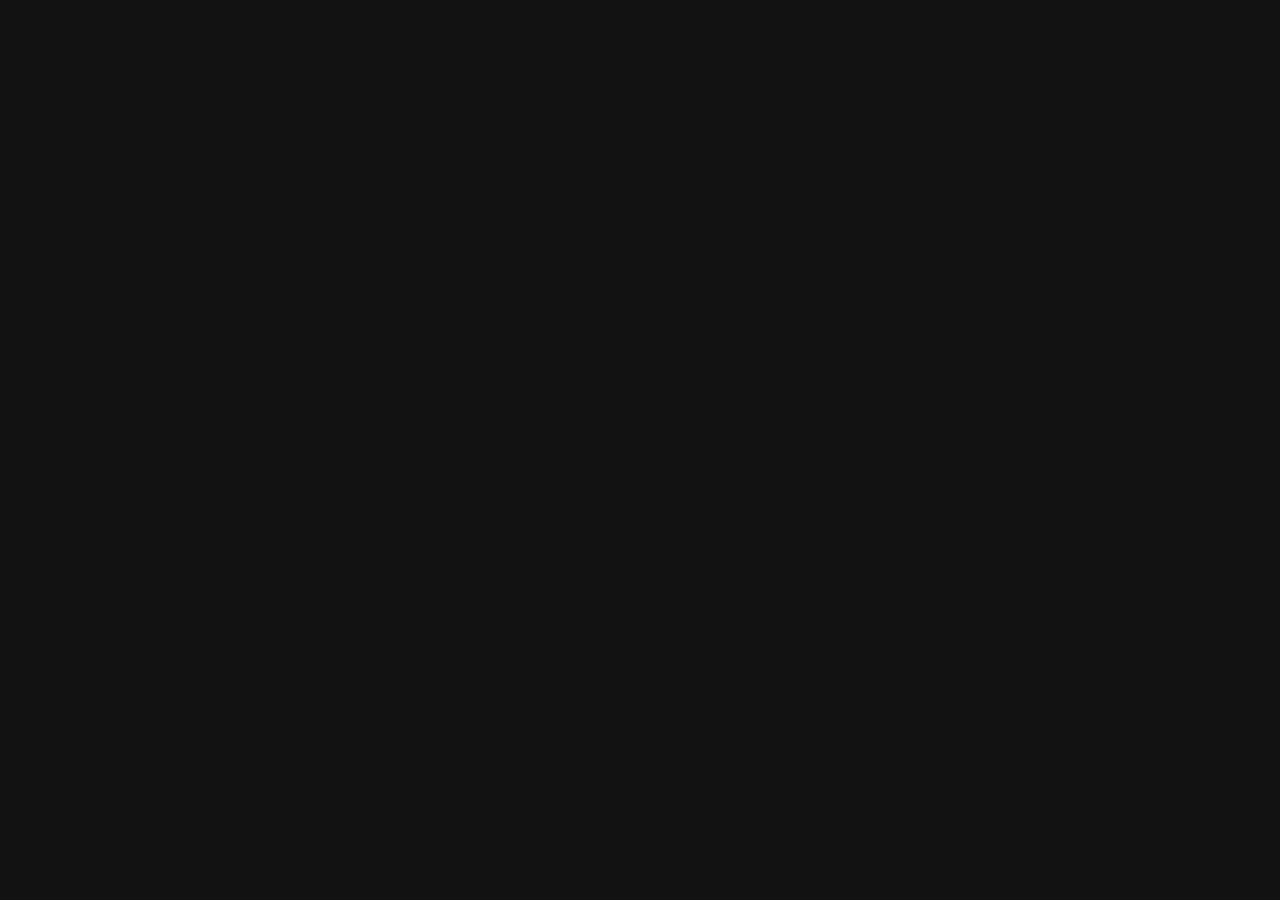
==== commit 27bd8934: "修复: \\r字符只清除HTML区域,保留JS内部 - 恢复页面正常渲染" ====
--- a/assistant.html
+++ b/assistant.html
@@ -1,1715 +1,3658 @@
-<!DOCTYPE html>
-<html lang="zh-CN">
-<head>
-<meta charset="UTF-8">
-<meta name="viewport" content="width=device-width, initial-scale=1.0">
-<meta name="color-scheme" content="dark">
-<title>AI 助手 · ChemAI 三草酸合铁酸钾制备实验</title>
-<style>
-:root{
-  --bg:#0a0e1a; --bg2:#111827; --card:#1a2235; --hover:#243049;
-  --em:#10b981; --teal:#2dd4bf; --purple:#a78bfa; --yellow:#fbbf24; --red:#f87171; --blue:#60a5fa;
-  --t1:#f1f5f9; --t2:#94a3b8; --t3:#64748b;
-  --bd:rgba(148,163,184,.08); --bd2:rgba(148,163,184,.15);
-  --grad:linear-gradient(135deg,#10b981,#2dd4bf,#60a5fa);
-  --shadow:0 8px 28px rgba(2,6,23,.45);
-}
-*{box-sizing:border-box;margin:0;padding:0}
-html{scroll-behavior:smooth}
-body{
-  background:var(--bg); color:var(--t1); min-height:100vh;
-  font-family:"PingFang SC","Hiragino Sans GB","Microsoft YaHei","Noto Sans SC",-apple-system,"Segoe UI",Roboto,sans-serif;
-  font-size:15px; line-height:1.7;
-  background-image:radial-gradient(900px 420px at 85% -10%,rgba(16,185,129,.08),transparent 60%),
-                   radial-gradient(760px 420px at -10% 30%,rgba(96,165,250,.06),transparent 60%);
-}
-a{color:var(--teal);text-decoration:none}
-a:hover{color:var(--em)}
-::selection{background:rgba(16,185,129,.35)}
-::-webkit-scrollbar{width:9px;height:9px}
-::-webkit-scrollbar-thumb{background:#243049;border-radius:8px;border:2px solid var(--bg)}
-::-webkit-scrollbar-track{background:transparent}
-
-/* ===== 顶部导航 ===== */
-.topbar{position:sticky;top:0;z-index:60;background:rgba(10,14,26,.86);backdrop-filter:blur(12px);border-bottom:1px solid var(--bd)}
-.topbar-inner{max-width:1360px;margin:0 auto;padding:0 20px;height:62px;display:flex;align-items:center;gap:22px}
-.brand{display:flex;align-items:center;gap:11px;flex-shrink:0}
-.brand-ic{width:38px;height:38px;border-radius:11px;background:var(--grad);display:flex;align-items:center;justify-content:center;font-size:20px;box-shadow:0 4px 14px rgba(16,185,129,.35)}
-.brand-tx{display:flex;flex-direction:column;line-height:1.25}
-.brand-tx b{font-size:17px;color:var(--t1);letter-spacing:.4px}
-.brand-tx i{font-style:normal;font-size:11px;color:var(--t3)}
-.nav{display:flex;align-items:center;gap:4px;margin-left:auto;flex-wrap:wrap}
-.nav a{position:relative;padding:8px 13px;font-size:13.5px;color:var(--t2);border-radius:9px;transition:.2s}
-.nav a:hover{color:var(--t1);background:var(--hover)}
-.nav a.on{color:var(--em)}
-.nav a.on::after{content:"";position:absolute;left:13px;right:13px;bottom:2px;height:2px;border-radius:2px;background:var(--em)}
-.nav-toggle{display:none;margin-left:auto;background:var(--card);border:1px solid var(--bd2);color:var(--t1);border-radius:9px;padding:7px 12px;font-size:16px;cursor:pointer}
-@media (max-width:960px){
-  .nav{display:none;position:absolute;top:62px;left:0;right:0;background:var(--bg2);border-bottom:1px solid var(--bd2);flex-direction:column;align-items:stretch;padding:10px 16px;gap:2px}
-  .nav.open{display:flex}
-  .nav a{padding:11px 13px}
-  .nav-toggle{display:block}
-}
-
-/* ===== 布局 ===== */
-.wrap{max-width:1360px;margin:0 auto;padding:26px 20px 60px}
-.page-head{margin-bottom:20px;animation:fadeUp .5s ease both}
-.page-head h1{font-size:26px;font-weight:700;background:var(--grad);-webkit-background-clip:text;background-clip:text;-webkit-text-fill-color:transparent;display:inline-block}
-.page-head .sub{color:var(--t2);font-size:13.5px;margin-top:4px}
-.grid{display:grid;grid-template-columns:minmax(0,1fr) 300px;gap:22px;align-items:start}
-@media (max-width:1080px){.grid{grid-template-columns:1fr}}
-
-/* ===== Tab ===== */
-.tabs{display:flex;gap:10px;background:var(--card);border:1px solid var(--bd);border-radius:16px;padding:8px;margin-bottom:16px;box-shadow:var(--shadow)}
-.tab{flex:1;border:1px solid transparent;background:transparent;color:var(--t2);border-radius:12px;padding:12px 14px;cursor:pointer;font-size:15px;font-weight:600;text-align:left;transition:.22s;display:flex;flex-direction:column;gap:2px;font-family:inherit}
-.tab span{font-size:11.5px;font-weight:400;color:var(--t3)}
-.tab:hover{background:var(--hover);color:var(--t1)}
-.tab.on{background:linear-gradient(135deg,rgba(16,185,129,.16),rgba(45,212,191,.1),rgba(96,165,250,.1));border-color:rgba(16,185,129,.4);color:var(--em)}
-.tab.on span{color:rgba(16,185,129,.75)}
-
-/* ===== 面板与聊天 ===== */
-.panel{background:var(--card);border:1px solid var(--bd);border-radius:16px;box-shadow:var(--shadow);overflow:hidden;animation:fadeUp .45s ease both}
-.hidden{display:none!important}
-.panel-bar{display:flex;align-items:center;gap:12px;padding:12px 18px;border-bottom:1px solid var(--bd);background:var(--bg2)}
-.corpus-status{font-size:12.5px;color:var(--t3);display:flex;align-items:center;gap:7px;flex:1;min-width:0}
-.corpus-status .dot{width:8px;height:8px;border-radius:50%;background:var(--yellow);flex-shrink:0}
-.corpus-status.ok .dot{background:var(--em);box-shadow:0 0 8px rgba(16,185,129,.7)}
-.corpus-status.bad .dot{background:var(--red)}
-.chat{padding:20px 18px 10px;overflow-y:auto;min-height:400px;max-height:min(640px,calc(100vh - 360px));scroll-behavior:smooth}
-.msg{display:flex;gap:11px;margin-bottom:18px;animation:fadeUp .35s ease both}
-.msg .avatar{width:34px;height:34px;border-radius:10px;flex-shrink:0;display:flex;align-items:center;justify-content:center;font-size:17px}
-.msg.ai .avatar{background:linear-gradient(135deg,rgba(16,185,129,.25),rgba(96,165,250,.25));border:1px solid rgba(16,185,129,.35)}
-.msg.user{flex-direction:row-reverse}
-.msg.user .avatar{background:var(--hover);border:1px solid var(--bd2)}
-.bubble{max-width:min(86%,720px);padding:12px 15px;border-radius:14px;font-size:14px;word-break:break-word}
-.msg.ai .bubble{background:var(--bg2);border:1px solid var(--bd);border-top-left-radius:4px}
-.msg.user .bubble{background:linear-gradient(135deg,rgba(16,185,129,.85),rgba(45,212,191,.75));color:#04121b;font-weight:500;border-top-right-radius:4px}
-.bubble h4{font-size:14px;color:var(--teal);margin:10px 0 6px}
-.bubble h4:first-child{margin-top:0}
-.bubble p{margin:6px 0}
-.bubble ul,.bubble ol{margin:6px 0 6px 20px}
-.bubble li{margin:3px 0}
-.bubble .muted{color:var(--t3);font-size:12px}
-.bubble code{background:rgba(96,165,250,.12);color:var(--blue);padding:1px 6px;border-radius:6px;font-size:12.5px;font-family:ui-monospace,Consolas,monospace}
-.divider{border:none;border-top:1px dashed var(--bd2);margin:12px 0}
-.ans-sec{margin:8px 0}
-.ans-sec+.ans-sec{border-top:1px dashed var(--bd);padding-top:8px}
-.faq-chip{font-family:inherit}
-
-/* 检索流水线 */
-.pipe{display:flex;flex-direction:column;gap:0;margin:2px 0 4px}
-.pipe-step{display:flex;align-items:center;gap:10px;padding:5px 0;color:var(--t3);font-size:13px;transition:.25s}
-.pipe-dot{width:22px;height:22px;border-radius:50%;border:2px solid var(--bd2);display:flex;align-items:center;justify-content:center;font-size:11px;flex-shrink:0;transition:.25s;background:var(--card)}
-.pipe-step.active{color:var(--t1)}
-.pipe-step.active .pipe-dot{border-color:var(--em);animation:pulse 1s infinite}
-.pipe-step.done{color:var(--t2)}
-.pipe-step.done .pipe-dot{border-color:var(--teal);background:rgba(45,212,191,.15);color:var(--teal)}
-.pipe-meta{font-size:12px;color:var(--t3);margin:6px 0 2px;padding-left:32px}
-.pipe-meta b{color:var(--em)}
-
-/* 文献卡片 */
-.doc-grid{display:grid;grid-template-columns:repeat(auto-fill,minmax(240px,1fr));gap:10px;margin-top:10px}
-.doc-card{background:var(--card);border:1px solid var(--bd2);border-radius:12px;padding:11px 13px;transition:.2s;display:block}
-.doc-card:hover{border-color:rgba(16,185,129,.45);background:var(--hover);transform:translateY(-2px)}
-.doc-card .dc-top{display:flex;align-items:center;gap:7px;margin-bottom:5px}
-.doc-card .dc-id{font-size:11px;color:var(--em);background:rgba(16,185,129,.12);border:1px solid rgba(16,185,129,.3);padding:0 7px;border-radius:20px;white-space:nowrap}
-.doc-card .dc-sub{font-size:11px;color:var(--purple);background:rgba(167,139,250,.1);padding:0 7px;border-radius:20px;white-space:nowrap}
-.doc-card .dc-up{font-size:11px;color:var(--yellow);background:rgba(251,191,36,.1);padding:0 7px;border-radius:20px;white-space:nowrap}
-.doc-card .dc-title{font-size:13px;color:var(--t1);font-weight:600;line-height:1.45;margin-bottom:5px;display:-webkit-box;-webkit-line-clamp:2;-webkit-box-orient:vertical;overflow:hidden}
-.doc-card .dc-row{font-size:11.5px;color:var(--t3);line-height:1.55}
-.doc-card .dc-row b{color:var(--t2);font-weight:500}
-.doc-card .dc-q{font-size:11.5px;color:var(--teal);margin-top:4px}
-.doc-card .dc-path{font-size:10.5px;color:var(--t3);margin-top:5px;word-break:break-all;font-family:ui-monospace,Consolas,monospace;opacity:.75}
-.score-bar{height:4px;border-radius:4px;background:var(--hover);margin-top:7px;overflow:hidden}
-.score-bar i{display:block;height:100%;background:var(--grad);border-radius:4px}
-
-/* 联动卡片 */
-.link-card{border:1px solid var(--bd2);border-radius:12px;padding:11px 13px;margin-top:10px;background:linear-gradient(135deg,rgba(16,185,129,.06),rgba(96,165,250,.05))}
-.link-card.warn{border-color:rgba(251,191,36,.35);background:linear-gradient(135deg,rgba(251,191,36,.07),rgba(248,113,113,.05))}
-.link-card.safe{border-color:rgba(248,113,113,.3);background:linear-gradient(135deg,rgba(248,113,113,.06),rgba(251,191,36,.04))}
-.link-card.video{border-color:rgba(96,165,250,.3);background:linear-gradient(135deg,rgba(96,165,250,.07),rgba(167,139,250,.05))}
-.link-card h4{margin:0 0 8px!important;font-size:13.5px!important}
-.link-card .lk{display:inline-flex;align-items:center;gap:6px;background:var(--card);border:1px solid var(--bd2);border-radius:9px;padding:6px 11px;font-size:12.5px;color:var(--t1);margin:3px 6px 3px 0;transition:.18s}
-.link-card .lk:hover{border-color:var(--em);color:var(--em);transform:translateY(-1px)}
-.link-card .lk small{color:var(--t3)}
-.chem-row{display:flex;flex-wrap:wrap;align-items:center;gap:6px;padding:6px 0;border-top:1px dashed var(--bd)}
-.chem-row:first-of-type{border-top:none}
-.chem-row .cn{font-size:13px;font-weight:600;color:var(--yellow);min-width:130px}
-
-/* chips / 快捷 */
-.chips{display:flex;flex-wrap:wrap;gap:8px;padding:0 18px 10px}
-.chip{font-size:12px;color:var(--t2);background:var(--bg2);border:1px solid var(--bd2);border-radius:20px;padding:5px 12px;cursor:pointer;transition:.18s}
-.chip:hover{color:var(--em);border-color:rgba(16,185,129,.45);background:rgba(16,185,129,.08)}
-.composer{display:flex;gap:10px;padding:12px 18px 16px;border-top:1px solid var(--bd);background:var(--bg2);align-items:flex-end}
-.composer textarea{flex:1;resize:none;background:var(--card);border:1px solid var(--bd2);border-radius:12px;color:var(--t1);padding:11px 14px;font-size:14px;font-family:inherit;line-height:1.55;max-height:130px;outline:none;transition:.2s}
-.composer textarea:focus{border-color:rgba(16,185,129,.55);box-shadow:0 0 0 3px rgba(16,185,129,.12)}
-.btn{border:none;border-radius:11px;padding:11px 20px;font-size:14px;font-weight:600;cursor:pointer;transition:.2s;font-family:inherit;white-space:nowrap}
-.btn.primary{background:var(--grad);color:#04121b;box-shadow:0 4px 14px rgba(16,185,129,.3)}
-.btn.primary:hover{filter:brightness(1.1);transform:translateY(-1px)}
-.btn.primary:disabled{opacity:.45;cursor:not-allowed;transform:none}
-.btn.ghost{background:transparent;border:1px solid var(--bd2);color:var(--t2)}
-.btn.ghost:hover{color:var(--t1);border-color:rgba(148,163,184,.4);background:var(--hover)}
-.btn.warn{background:rgba(251,191,36,.12);border:1px solid rgba(251,191,36,.4);color:var(--yellow)}
-.btn.warn:hover{background:rgba(251,191,36,.2)}
-.btn.sm{padding:6px 13px;font-size:12.5px;border-radius:9px}
-.quick{display:flex;gap:8px;padding:0 18px 10px;flex-wrap:wrap}
-
-/* 测评进度 */
-.assess-progress{flex:1;min-width:0}
-.ap-txt{font-size:12.5px;color:var(--t2);margin-bottom:6px;display:flex;justify-content:space-between;gap:8px}
-.ap-txt b{color:var(--em)}
-.ap-bar{height:7px;border-radius:7px;background:var(--card);overflow:hidden;border:1px solid var(--bd)}
-.ap-bar i{display:block;height:100%;width:0;background:var(--grad);border-radius:7px;transition:width .5s ease}
-
-/* 打字动画 */
-.typing{display:inline-flex;gap:5px;padding:4px 2px}
-.typing i{width:7px;height:7px;border-radius:50%;background:var(--t3);animation:blink 1.2s infinite}
-.typing i:nth-child(2){animation-delay:.2s}
-.typing i:nth-child(3){animation-delay:.4s}
-
-/* 报告 */
-.report{background:var(--bg2);border:1px solid var(--bd2);border-radius:16px;padding:22px;margin:4px 18px 18px;animation:fadeUp .5s ease both}
-.report h2{font-size:19px;margin-bottom:4px;background:var(--grad);-webkit-background-clip:text;background-clip:text;-webkit-text-fill-color:transparent}
-.report .rp-sub{font-size:12px;color:var(--t3);margin-bottom:16px}
-.rp-top{display:flex;gap:22px;align-items:center;flex-wrap:wrap;margin-bottom:18px}
-.ring{position:relative;width:132px;height:132px;flex-shrink:0}
-.ring svg{transform:rotate(-90deg)}
-.ring .ring-txt{position:absolute;inset:0;display:flex;flex-direction:column;align-items:center;justify-content:center}
-.ring .ring-txt b{font-size:30px;color:var(--t1)}
-.ring .ring-txt span{font-size:11px;color:var(--t3)}
-.rp-grade{font-size:15px}
-.rp-grade .g-tag{display:inline-block;padding:3px 14px;border-radius:20px;font-weight:700;font-size:15px;margin-bottom:8px}
-.g-ex{background:rgba(16,185,129,.15);color:var(--em);border:1px solid rgba(16,185,129,.4)}
-.g-good{background:rgba(45,212,191,.13);color:var(--teal);border:1px solid rgba(45,212,191,.4)}
-.g-mid{background:rgba(96,165,250,.13);color:var(--blue);border:1px solid rgba(96,165,250,.4)}
-.g-pass{background:rgba(251,191,36,.13);color:var(--yellow);border:1px solid rgba(251,191,36,.4)}
-.g-fail{background:rgba(248,113,113,.13);color:var(--red);border:1px solid rgba(248,113,113,.4)}
-.rp-meta{font-size:12.5px;color:var(--t2);line-height:1.8}
-.kp-row{margin:10px 0}
-.kp-row .kp-head{display:flex;justify-content:space-between;font-size:13px;margin-bottom:5px;gap:10px}
-.kp-row .kp-head b{color:var(--t1);font-weight:600}
-.kp-row .kp-head .kp-val{color:var(--t2);white-space:nowrap}
-.kp-bar{height:9px;border-radius:9px;background:var(--card);border:1px solid var(--bd);overflow:hidden}
-.kp-bar i{display:block;height:100%;border-radius:9px;transition:width .8s ease}
-.kp-comment{font-size:12px;color:var(--t3);margin-top:4px}
-.rp-sec{margin-top:18px}
-.rp-sec h3{font-size:14.5px;color:var(--teal);margin-bottom:8px}
-.rp-sec ul{margin-left:18px;font-size:13px;color:var(--t2)}
-.rp-sec li{margin:4px 0}
-.rp-actions{display:flex;gap:10px;flex-wrap:wrap;margin-top:20px;padding-top:16px;border-top:1px dashed var(--bd2)}
-
-/* 侧边栏 */
-.col-side{display:flex;flex-direction:column;gap:16px;position:sticky;top:82px}
-.side-card{background:var(--card);border:1px solid var(--bd);border-radius:16px;padding:16px;box-shadow:var(--shadow);animation:fadeUp .5s ease both}
-.side-card h3{font-size:14px;margin-bottom:11px;display:flex;align-items:center;gap:7px}
-.side-card h3::before{content:"";width:4px;height:15px;border-radius:3px;background:var(--grad)}
-.side-link{display:flex;flex-direction:column;gap:1px;padding:9px 11px;border-radius:11px;border:1px solid transparent;transition:.18s;margin-bottom:6px;background:var(--bg2)}
-.side-link:hover{background:var(--hover);border-color:var(--bd2)}
-.side-link b{font-size:13px;color:var(--t1);font-weight:600;display:flex;justify-content:space-between;align-items:center;gap:6px}
-.side-link b::after{content:"↗";color:var(--t3);font-size:11px}
-.side-link span{font-size:11px;color:var(--t3)}
-footer{border-top:1px solid var(--bd);padding:18px 20px;text-align:center;color:var(--t3);font-size:12px}
-
-@keyframes fadeUp{from{opacity:0;transform:translateY(10px)}to{opacity:1;transform:none}}
-@keyframes pulse{0%,100%{box-shadow:0 0 0 0 rgba(16,185,129,.45)}50%{box-shadow:0 0 0 6px rgba(16,185,129,0)}}
-@keyframes blink{0%,80%,100%{opacity:.25;transform:translateY(0)}40%{opacity:1;transform:translateY(-3px)}}
-@media (max-width:640px){
-  .bubble{max-width:94%}
-  .page-head h1{font-size:21px}
-  .chat{max-height:none;min-height:320px}
-  .composer{padding:10px 12px 13px}
-}
-</style>
-</head>
-<body>
-<header class="topbar">
-  <div class="topbar-inner">
-    <a class="brand" href="index.html" title="返回首页">
-      <span class="brand-ic">⚗</span>
-      <span class="brand-tx"><b>ChemAI</b><i>K₃[Fe(C₂O₄)₃]·3H₂O</i></span>
-    </a>
-    <button class="nav-toggle" id="navToggle" aria-label="菜单">☰</button>
-    <nav class="nav" id="topNav">
-      <a class="on" href="assistant.html">AI助手</a>
-      <a href="knowledge.html">知识图谱</a>
-      <a href="prep.html">课前预习</a>
-      <a href="index.html#/videos">视频资源</a>
-      <a href="index.html#/report">实验报告检测评估</a>
-      <a href="index.html#/explore">科普探索</a>
-      <a href="corpus.html">语料库</a>
-    </nav>
-  </div>
-</header>
-
-<main class="wrap">
-  <div class="page-head">
-    <h1>AI 实验助手</h1>
-    <p class="sub">三草酸合铁酸钾 K₃[Fe(C₂O₄)₃]·3H₂O 制备实验 · 半开放语料库检索问答 + 掌握度自适应测评（无 AI 人格，直接选模式使用）</p>
-  </div>
-
-  <div class="grid">
-    <section class="col-main">
-      <div class="tabs" role="tablist">
-        <button class="tab on" data-mode="qa" role="tab">💬 直接问答<span>语料库检索 · 提问 → 检索 → 查找文献 → 回答</span></button>
-        <button class="tab" data-mode="assess" role="tab">📝 掌握度测评<span>多轮自适应对话 · 动态轮次 · 评估报告可导出</span></button>
-      </div>
-
-      <!-- ========== Tab 1 直接问答 ========== -->
-      <section id="panel-qa" class="panel">
-        <div class="panel-bar">
-          <div class="corpus-status" id="corpusStatus"><span class="dot"></span><span id="corpusStatusTxt">正在加载知识清单…</span></div>
-          <button class="btn ghost sm" id="qaClear">🗑 清空对话</button>
-        </div>
-        <div class="chat" id="qaChat"></div>
-        <div class="chips" id="qaChips"></div>
-        <div class="composer">
-          <textarea id="qaInput" rows="1" placeholder="输入你的问题，如：为什么要用 H₂O₂ 作氧化剂？（Enter 发送，Shift+Enter 换行）"></textarea>
-          <button class="btn primary" id="qaSend">发送 ➤</button>
-        </div>
-      </section>
-
-      <!-- ========== Tab 2 掌握度测评 ========== -->
-      <section id="panel-assess" class="panel hidden">
-        <div class="panel-bar">
-          <div class="assess-progress">
-            <div class="ap-txt"><span id="apTxt">知识点 <b>0/8</b> · 第 <b>0</b> 轮</span><span id="apHint">8 个知识点 · 权重满分 100 · 轮次 8~16 动态调整</span></div>
-            <div class="ap-bar"><i id="apBar"></i></div>
-          </div>
-          <button class="btn warn sm" id="asFinish">⏹ 结束并生成报告</button>
-        </div>
-        <div class="chat" id="asChat"></div>
-        <div class="quick" id="asQuick">
-          <button class="btn ghost sm" id="asSkip">⏭ 跳过本题</button>
-          <button class="btn ghost sm" id="asDontKnow">🤔 我不知道</button>
-        </div>
-        <div class="composer" id="asComposer">
-          <textarea id="asInput" rows="1" placeholder="输入你的回答…"></textarea>
-          <button class="btn primary" id="asSend">回答 ➤</button>
-        </div>
-        <div id="reportZone" class="hidden"></div>
-      </section>
-    </section>
-
-    <!-- ========== 常驻外部资源面板 ========== -->
-    <aside class="col-side">
-	      <div class="side-card" id="llmConfig" style="border-color:rgba(16,185,129,.4)">
-	        <h3>🤖 LLM AI 配置</h3>
-	        <div style="margin-bottom:6px">
-	          <label style="font-size:11px;color:var(--t3);display:block;margin-bottom:2px">API Key (DeepSeek/OpenAI)</label>
-	          <input type="password" id="llmKeyInput" placeholder="sk-..." style="width:100%;padding:6px 9px;background:var(--bg2);border:1px solid var(--bd2);border-radius:7px;color:var(--t1);font-size:11px;font-family:monospace" />
-	        </div>
-	        <div style="display:flex;gap:5px;align-items:center">
-	          <select id="llmModelSelect" style="flex:1;padding:5px 7px;background:var(--bg2);border:1px solid var(--bd2);border-radius:7px;color:var(--t1);font-size:11px">
-	            <option value="deepseek-chat">DeepSeek V3</option>
-	            <option value="deepseek-reasoner">DeepSeek R1</option>
-	            <option value="gpt-4o">GPT-4o</option>
-	            <option value="gpt-4o-mini">GPT-4o Mini</option>
-	          </select>
-	          <button class="btn ghost sm" id="llmSaveBtn" style="white-space:nowrap">💾 保存</button>
-	        </div>
-	        <div style="margin-top:4px;display:flex;align-items:center;gap:6px">
-	          <label style="font-size:11px;color:var(--t3);cursor:pointer"><input type="checkbox" id="llmToggle" checked /> 启用 LLM</label>
-	          <span id="llmStatus" style="font-size:10px;color:var(--t3);margin-left:auto"></span>
-	        </div>
-	      </div>
-
-
-      <div class="side-card">
-        <h3>MSDS 安全数据库</h3>
-        <a class="side-link" href="https://www.chemicalbook.com/" target="_blank" rel="noopener"><b>ChemicalBook</b><span>化学品安全技术说明书（MSDS）检索</span></a>
-        <a class="side-link" href="https://pubchem.ncbi.nlm.nih.gov/" target="_blank" rel="noopener"><b>PubChem</b><span>NIH 化合物性质 / 安全 / 毒理数据</span></a>
-      </div>
-      <div class="side-card">
-        <h3>视频资源</h3>
-        <a class="side-link" href="https://www.bilibili.com/video/BV18f4y1q7gy" target="_blank" rel="noopener"><b>三草酸合铁酸钾的制备</b><span>bilibili · 全流程演示</span></a>
-        <a class="side-link" href="https://www.bilibili.com/video/BV1xe411v7T2" target="_blank" rel="noopener"><b>翠色欲流的碧绿色晶体</b><span>bilibili · 晶体之美</span></a>
-        <a class="side-link" href="https://www.bilibili.com/video/BV1HT4y1w7BD" target="_blank" rel="noopener"><b>制备及组成测定</b><span>bilibili · 制备 + 组成分析</span></a>
-        <a class="side-link" href="https://www.bilibili.com/video/BV1E14y1G76B" target="_blank" rel="noopener"><b>基础原料制备翠绿色晶体</b><span>bilibili · 低成本路线</span></a>
-        <a class="side-link" href="index.html#/videos"><b>站内视频中心</b><span>重点步骤操作视频合集</span></a>
-      </div>
-      <div class="side-card">
-        <h3>学习资源</h3>
-        <a class="side-link" href="knowledge.html"><b>知识图谱</b><span>知识点关联网络 · 查漏补缺</span></a>
-        <a class="side-link" href="corpus.html"><b>语料库</b><span>276 篇文献知识清单 · 支持上传学习</span></a>
-        <a class="side-link" href="prep.html"><b>课前预习</b><span>多轮对话预习 + 习题检测</span></a>
-        <a class="side-link" href="index.html#/explore"><b>科普探索</b><span>蓝晒 · 光化学 · 配合物拓展</span></a>
-      </div>
-    </aside>
-  </div>
-</main>
-
-<footer>ChemAI · 三草酸合铁酸钾 K₃[Fe(C₂O₄)₃]·3H₂O 制备实验教学智能体 · AI 助手（语料检索问答 / 掌握度测评）</footer>
-
-<script>
-(function(){
-'use strict';
-/* ================= 工具 ================= */
-const $=s=>document.querySelector(s), $$=s=>Array.from(document.querySelectorAll(s));
-const esc=s=>String(s==null?'':s).replace(/[&<>"']/g,c=>({'&':'&amp;','<':'&lt;','>':'&gt;','"':'&quot;',"'":'&#39;'}[c]));
-const enc=encodeURIComponent;
-const delay=ms=>new Promise(r=>setTimeout(r,ms));
-const SUBMAP={'₀':'0','₁':'1','₂':'2','₃':'3','₄':'4','₅':'5','₆':'6','₇':'7','₈':'8','₉':'9','⁻':'-','⁺':'+'};
-const norm=s=>String(s||'').toLowerCase().replace(/[₀₁₂₃₄₅₆₇₈₉⁻⁺]/g,c=>SUBMAP[c]||c).replace(/\s+/g,'');
-function lsGet(k,def){try{const v=localStorage.getItem(k);return v?JSON.parse(v):def;}catch(e){return def;}}
-function lsSet(k,v){try{localStorage.setItem(k,JSON.stringify(v));return true;}catch(e){return false;}}
-function lsDel(k){try{localStorage.removeItem(k);}catch(e){}}
-
-/* ================= DeepSeek LLM 配置 ================= */
-const LLM={
-  enabled: lsGet('chemai_llm_enabled', true),
-  apiKey: lsGet('chemai_llm_key', ''),
-  endpoint: 'https://api.deepseek.com/v1/chat/completions',
-  model: lsGet('chemai_llm_model', 'deepseek-chat')
-};
-function llmSave(){ lsSet('chemai_llm_enabled',LLM.enabled); lsSet('chemai_llm_key',LLM.apiKey); lsSet('chemai_llm_model',LLM.model); }
-function llmInitUI(){
-  const ki=$('#llmKeyInput'), ms=$('#llmModelSelect'), tg=$('#llmToggle'), sb=$('#llmSaveBtn'), st=$('#llmStatus');
-  if(!ki)return;
-  ki.value=LLM.apiKey||''; ms.value=LLM.model||'deepseek-chat'; tg.checked=LLM.enabled;
-  function up(){ if(!LLM.enabled)st.textContent='⏸ 已禁用'; else if(!LLM.apiKey)st.textContent='⚠ 未配置Key'; else st.textContent='✅ LLM就绪'; }
-  up();
-  sb.addEventListener('click',()=>{ LLM.apiKey=ki.value.trim(); LLM.model=ms.value; LLM.enabled=tg.checked; llmSave(); up(); });
-  tg.addEventListener('change',()=>{ LLM.enabled=tg.checked; llmSave(); up(); });
-}
-async function callLLM(question, context){
-  const messages=[{role:'system', content:'你是 ChemAI 实验助手，专精于三草酸合铁(III)酸钾 K₃[Fe(C₂O₄)₃]·3H₂O 制备实验。请严格基于提供的参考知识库内容回答。如果参考内容不足，请说明。用中文回答，专业简洁。'}];
-  if(context && context.trim()) messages.push({role:'system', content: '【参考知识库内容】\n'+context.slice(0,4000)});
-  messages.push({role:'user', content: question});
-  const resp=await fetch(LLM.endpoint, {method:'POST', headers:{'Content-Type':'application/json','Authorization':'Bearer '+LLM.apiKey}, body:JSON.stringify({model:LLM.model, messages, max_tokens:800, temperature:0.3})});
-  if(!resp.ok){ const e=await resp.text(); throw new Error('API '+resp.status+': '+e.slice(0,200)); }
-  const data=await resp.json();
-  return data.choices[0].message.content;
-}
-function buildLLMContext(q){
-  const parts=[];
-  const faq=matchFAQ(q);
-  if(faq){ parts.push('【FAQ: '+faq.title+'】\n'+stripHTML(faq.answer)+(faq.detail?'\n'+stripHTML(faq.detail):'')); }
-  const {results}=searchCorpus(q, 3);
-  if(results && results.length){
-    for(const r of results.slice(0,2)){
-      parts.push('【文献: '+r.e.title+'】\n'+(r.e.abstract||r.e.objects||''));
-    }
-  }
-  return parts.join('\n\n');
-}
-
-
-/* ================= 语料库 ================= */
-const Corpus={entries:[],total:0,subfields:[],loaded:false,uploaded:0};
-async function loadCorpus(){
-  let base=null;
-  try{
-    const res=await fetch('data/corpus.json',{cache:'no-store'});
-    if(!res.ok) throw new Error('HTTP '+res.status);
-    base=await res.json();
-    Corpus.loaded=true;
-  }catch(e){ Corpus.loaded=false; }
-  const up=lsGet('chemai_corpus_uploaded',[]);
-  const list=(base&&Array.isArray(base.entries))?base.entries.slice():[];
-  Corpus.subfields=(base&&base.subfields)||[];
-  if(Array.isArray(up)) up.forEach(u=>{ if(u&&u.title) list.push(u); });
-  Corpus.entries=list;
-  Corpus.total=base&&base.total?base.total:(base?list.length:0);
-  Corpus.uploaded=Array.isArray(up)?up.filter(u=>u&&u.title).length:0;
-  const st=$('#corpusStatus'),tx=$('#corpusStatusTxt');
-  if(Corpus.loaded){
-    st.className='corpus-status ok';
-    tx.textContent='知识清单已就绪 · 内置 '+Corpus.total+' 篇文献'+(Corpus.uploaded?(' + 上传语料 '+Corpus.uploaded+' 篇'):'')+' · 半开放检索模式';
-  }else{
-    st.className='corpus-status bad';
-    tx.textContent='语料库加载失败（file:// 直开时浏览器会拦截 fetch，请用 http 服务访问）；已降级为内置知识库'+(Corpus.uploaded?(' + 上传语料 '+Corpus.uploaded+' 篇'):'')+'。';
-  }
-}
-
-/* ================= 检索：词典 / 实体识别 ================= */
-const DOMAIN_TERMS=['三草酸合铁酸钾','三草酸合铁','草酸铁钾','草酸亚铁','莫尔盐','摩尔盐','硫酸亚铁铵','硫酸亚铁','过氧化氢','双氧水','草酸','乙二酸','草酸根','乙醇','硫酸','高锰酸钾','铁氰化钾','黄血盐','配位','配合物','络合物','配体','配离子','中心离子','结晶','重结晶','结晶水','抽滤','减压过滤','过滤','洗涤','沉淀','氧化','还原','氧化还原','滴定','配位滴定','产率','理论产量','误差','水浴','加热','温度','避光','见光','光解','光化学','感光','蓝晒','晒蓝','磁化率','磁性','稳定性','分解','热重','热分析','红外','光谱','表征','xrd','废液','安全','腐蚀','防护','仪器','装置','步骤','操作','制备','合成','方程式','纯度','组成测定','含量测定','终点','催化剂','晒图','柠檬酸铁铵','感光剂','剂量计','化学发光','单晶','翠绿色','绿色晶体','ph','氢氧化铁','氧化铁'];
-const STOP_TERMS=['什么','怎么','如何','为什么','为何','哪些','多少','请问','一下','实验','的','了','吗','呢','吧','我们','你们','这个','那个','一个','需要','进行','通过','以及','因此','所以','时候','过程','注意','事项','介绍','简述','说明','讲讲','告诉','能否','可以','课件','教材','老师','同学','内容','知识','问题','解答','回答','帮助','谢谢','啥','怎麼','吗？','？','?'];
-const CHEM_DB=[
- {name:'三草酸合铁酸钾',alias:['三草酸合铁酸钾','三草酸合铁','草酸铁钾','k3[fe(c2o4)3]','ferrioxalate','铁草酸钾'],pubchem:'potassium ferrioxalate'},
- {name:'草酸',alias:['草酸','乙二酸','h2c2o4','oxalic'],pubchem:'oxalic acid'},
- {name:'过氧化氢',alias:['过氧化氢','双氧水','h2o2','hydrogen peroxide'],pubchem:'hydrogen peroxide'},
- {name:'硫酸亚铁铵(莫尔盐)',alias:['莫尔盐','摩尔盐','硫酸亚铁铵','mohr'],pubchem:'ammonium iron(II) sulfate'},
- {name:'乙醇',alias:['乙醇','酒精','c2h5oh','ethanol'],pubchem:'ethanol'},
- {name:'硫酸',alias:['硫酸','h2so4','sulfuric'],pubchem:'sulfuric acid'},
- {name:'硫酸亚铁',alias:['硫酸亚铁','feso4','绿矾'],pubchem:'ferrous sulfate'},
- {name:'高锰酸钾',alias:['高锰酸钾','kmno4'],pubchem:'potassium permanganate'},
- {name:'铁氰化钾',alias:['铁氰化钾','k3[fe(cn)6]','赤血盐'],pubchem:'potassium ferricyanide'},
- {name:'氢氧化铁',alias:['氢氧化铁','fe(oh)3'],pubchem:'iron(III) hydroxide'}
-];
-const OP_TERMS=['制备','合成','过滤','抽滤','减压过滤','结晶','重结晶','洗涤','氧化','滴定','产率','蓝晒','操作','步骤','蒸发','加热','水浴','称量','溶解','干燥','装片','磁化率','测定','纯化','沉淀'];
-const VIDEO_BV=[
- {t:'三草酸合铁酸钾的制备',u:'https://www.bilibili.com/video/BV18f4y1q7gy'},
- {t:'翠色欲流的碧绿色晶体·三草酸合铁酸钾的制备',u:'https://www.bilibili.com/video/BV1xe411v7T2'},
- {t:'三草酸合铁(Ⅲ)酸钾的制备及组成测定',u:'https://www.bilibili.com/video/BV1HT4y1w7BD'},
- {t:'用基础的原料制备美丽的翠绿色晶体',u:'https://www.bilibili.com/video/BV1E14y1G76B'}
-];
-
-const SYN_GROUPS=[['抽滤','减压过滤','吸滤','布氏漏斗'],['蓝晒','晒蓝','晒图','cyanotype'],['磁化率','磁性','磁天平'],['产率','理论产量','百分产率'],['结晶','析晶','晶体析出'],['莫尔盐','摩尔盐','硫酸亚铁铵'],['过氧化氢','双氧水','h2o2','hydrogen peroxide'],['草酸','乙二酸','h2c2o4'],['三草酸合铁酸钾','草酸铁钾','k3[fe(c2o4)3]','ferrioxalate'],['滴定','高锰酸钾滴定','氧化还原滴定'],['避光','见光','光解','光化学','感光'],['配合物','络合物','配位化合物']];
-function extractTerms(q){
-  const nq=norm(q),terms=new Set(),strong=new Set();
-  const addS=t=>{t=norm(t);if(t&&t.length>=2){terms.add(t);strong.add(t);}};
-  DOMAIN_TERMS.forEach(t=>{if(nq.includes(norm(t)))addS(t);});
-  // 化学实体/同义词扩展：命中一个别名 ⇒ 同组全部别名都作为检索词
-  CHEM_DB.forEach(c=>{if(c.alias.some(a=>nq.includes(norm(a))))c.alias.forEach(a=>addS(a));});
-  SYN_GROUPS.forEach(g=>{if(g.some(a=>nq.includes(norm(a))))g.forEach(a=>addS(a));});
-  (q.toLowerCase().match(/[a-z0-9\[\]\(\)\+\-\.]{2,}/g)||[]).forEach(w=>{if(!STOP_TERMS.includes(w)){terms.add(w);if(/[a-z]/.test(w))strong.add(w);}});
-  (q.match(/[\u4e00-\u9fa5]{2,}/g)||[]).forEach(run=>{
-    if(run.length<=4 && !STOP_TERMS.includes(run)){terms.add(run);if(run.length>=3)strong.add(run);}
-    for(let i=0;i<run.length-1;i++){const g=run.slice(i,i+2);if(!STOP_TERMS.includes(g))terms.add(g);}
-    for(let i=0;i<run.length-2;i++){const g=run.slice(i,i+3);if(!STOP_TERMS.includes(g)){terms.add(g);strong.add(g);}}
-  });
-  const filt=a=>a.filter(t=>t&&t.length>=2&&!STOP_TERMS.includes(t));
-  return {all:filt(Array.from(terms)),strong:new Set(filt(Array.from(strong)))};
-}
-function detectChems(q){const nq=norm(q);return CHEM_DB.filter(c=>c.alias.some(a=>nq.includes(norm(a))));}
-function detectOps(q){const nq=norm(q);return OP_TERMS.filter(o=>nq.includes(norm(o)));}
-
-function searchCorpus(q,topN){
-  const {all,strong}=extractTerms(q);
-  if(!all.length||!Corpus.entries.length) return {terms:all,results:[]};
-  const nq=norm(q);
-  const boosts=CONCEPT_BOOST.filter(b=>b.keys.some(k=>nq.includes(norm(k))));
-  const out=[];
-  for(const e of Corpus.entries){
-    const f={
-      title:norm(e.title),subfield:norm(e.subfield),objects:norm(e.objects),methods:norm(e.methods),
-      questions:norm((e.questions||[]).join('|')),content:norm(e.content||''),abstract:norm(e.abstract||'')
-    };
-    let s=0,sh=false;const hit=new Set();
-    for(const t of all){
-      let w=0;
-      if(f.questions.includes(t))w=Math.max(w,10);
-      if(f.title.includes(t))w=Math.max(w,6);
-      if(f.content&&f.content.includes(t))w=Math.max(w,6);
-      if(f.objects.includes(t)||f.methods.includes(t))w=Math.max(w,4);
-      if(f.abstract.includes(t))w=Math.max(w,4);
-      if(f.subfield.includes(t))w=Math.max(w,3);
-      if(w>0){s+=w;hit.add(t);if(strong.has(t))sh=true;}
-    }
-    for(const b of boosts){ if(f.subfield===norm(b.sub)){ s+=b.bonus; sh=true; hit.add('领域:'+b.sub);} }
-    if(s>0) out.push({e,score:s,hit:Array.from(hit),strongHit:sh});
-  }
-  out.sort((a,b)=>b.score-a.score);
-  return {terms:all,results:out.slice(0,topN||6)};
-}
-const HIT_THRESHOLD=6;
-/* 概念→子领域加权：通用概念词难直接命中文献标题，映射到对应子领域 */
-const CONCEPT_BOOST=[
- {keys:['原理','方程式','制备','合成','反应','步骤','流程','怎么做','操作'],sub:'合成制备',bonus:8},
- {keys:['产率','测定','含量','纯度','组成','滴定'],sub:'分析测定',bonus:8},
- {keys:['蓝晒','晒图','感光','cyanotype'],sub:'蓝晒工艺',bonus:8},
- {keys:['光化学','光解','光致还原','见光','避光'],sub:'光化学应用',bonus:8},
- {keys:['磁化率','磁性','磁天平'],sub:'磁性研究',bonus:8},
- {keys:['莫尔盐','摩尔盐','硫酸亚铁铵'],sub:'摩尔盐相关',bonus:8},
- {keys:['热分解','热重','热分析','差热'],sub:'热化学分析',bonus:8}
-];
-
-/* ================= 内置问答知识库（常见问题 30 条 · 每条含核心解答+原理细节） ================= */
-const FAQ=[
- {keys:["化学式","分子式","叫什么","名称","产物是什么","k3fe","三草酸合铁酸钾","目标产物"],ents:"三草酸合铁酸钾",title:'产物名称与化学式',q:'产物名称与化学式',knode:'',subfield:'True',answer:'本实验的目标产物是三草酸合铁(III)酸钾三水合物，化学式 K₃[Fe(C₂O₄)₃]·3H₂O（英文名 Potassium tris(oxalato)ferrate(III) trihydrate），翠绿色单斜晶系晶体，是经典的配位化合物教学合成产物。',detail:'内界为配离子 [Fe(C₂O₄)₃]³⁻，外界为 3 个 K⁺，另含 3 分子结晶水。中心离子 Fe³⁺，配体为 3 个双齿草酸根 C₂O₄²⁻，配位数 6。'},
- {keys:["维尔纳","werner","配位理论","诺贝尔","谁提出","奠基人","哪一年","1893","什么时候提出"],ents:"维尔纳",title:'维尔纳与配位理论',q:'维尔纳与配位理论',knode:'',subfield:'True',answer:'瑞士化学家阿尔弗雷德·维尔纳（Alfred Werner）于1893年（26岁）发表配位理论，提出配位数、主价与副价的概念，奠定现代配位化学基础，因此获1913年诺贝尔化学奖，是配位化学奠基人。',detail:''},
- {keys:["第一个配合物","塔萨厄尔","tassaert","六氨合钴","1798","最早发现"],ents:"塔萨厄尔",title:'第一个配位化合物的发现',q:'第一个配位化合物的发现',knode:'',subfield:'True',answer:'1798年法国化学家塔萨厄尔（B. M. Tassaert）偶然发现第一个配位化合物——六氨合钴(III)氯化物 [Co(NH₃)₆]Cl₃，打破了"两个独立稳定化合物不能再结合"的传统观念。',detail:''},
- {keys:["发展阶段","配位化学史","简史","四个阶段","发展历程"],ents:"配位化学",title:'配位化学发展四阶段',q:'配位化学发展四阶段',knode:'',subfield:'True',answer:'配位化学发展分四个阶段：①萌芽期（1798—1893）：配合物大量偶然发现但无理论解释；②理论建立期（1893—1940）：维尔纳配位理论、Lewis共价键理论（1916）、Sidgwick的EAN规则（1940）；③理论深化期（1940—1980）：Pauling价键理论、晶体场理论与配位场理论发展；④现代发展期（1980至今）：超分子、MOFs、光催化配位化学兴起。',detail:''},
- {keys:["实验目的","教学目标","为什么做这个实验","意义"],ents:,title:'实验教学目标',q:'实验教学目标',knode:'',subfield:'True',answer:'本实验教学目标分三层：知识目标——理解配合物基本概念（中心离子、配体、配位数、内外界）、掌握命名与化学式书写、理解配位平衡与稳定常数、用晶体场理论解释颜色、理解LMCT光化学机理；能力目标——掌握加热、搅拌、沉淀、过滤、结晶、干燥等无机合成操作与溶剂替换结晶技术、产率计算与误差分析；素养目标——绿色化学与废液分类、安全意识、严谨求实的科学态度。',detail:''},
- {keys:["三类反应","三大反应","涉及哪些反应","训练什么","三种","核心反应","哪三种"],ents:,title:'实验涉及哪几类反应',q:'实验涉及哪几类反应',knode:'',subfield:'True',answer:'本实验涵盖三大核心化学过程：沉淀反应（生成FeC₂O₄·2H₂O）、氧化还原反应（H₂O₂氧化Fe²⁺为Fe³⁺）、配位反应（生成[Fe(C₂O₄)₃]³⁻），并训练溶剂替换结晶、抽滤、配合物性质验证、光化学观察等综合技能，因此被公认为无机合成与配位化学思维训练的极佳范例。',detail:''},
- {keys:["外观","什么颜色","晶系","晶胞","空间群","晶体结构参数","产物颜色","产品颜色","晶体颜色","产物外观"],ents:["三草酸合铁酸钾","翠绿色"],title:'外观颜色与晶系',q:'外观颜色与晶系',knode:'',subfield:'True',answer:'K₃[Fe(C₂O₄)₃]·3H₂O 为翠绿色单斜晶系晶体，空间群 P2₁/c，晶胞参数 a=7.54 Å、b=19.97 Å、c=10.38 Å、β=110.2°，每个晶胞含4个化学式单位。翠绿色源于配离子吸收~530 nm紫红色光（LMCT跃迁）后反射其互补色绿光光）。',detail:''},
- {keys:["溶解度","溶于水","溶于乙醇","溶解性","多少克","溶解度是多少","溶解"],ents:["三草酸合铁酸钾","乙醇"],title:'溶解度数据',q:'溶解度数据',knode:'',subfield:'True',answer:'K₃[Fe(C₂O₄)₃]·3H₂O 易溶于水形成深绿色溶液，溶解度随温度显著升高（g/100 g水）：0℃ 4.7、20℃ 12、40℃ 25、100℃ 117.7；几乎不溶于乙醇、丙酮、乙醚等有机溶剂。"水溶醇不溶"特性正是加乙醇（溶剂替换法）促结晶的物理基础。',detail:''},
- {keys:["熔点","加热分解","热分解","失水温度","分解温度","热行为","有熔点","熔点吗","没有熔点"],ents:["三草酸合铁酸钾","热重"],title:'热行为与分解温度',q:'热行为与分解温度',knode:'',subfield:'True',answer:'该化合物无真正熔点，加热分步变化：约100℃失去表面吸附水；113℃失去3分子结晶水变为无水盐；约230-250℃草酸根开始氧化分解；230-250℃剧烈分解放出CO和CO₂；最终残留Fe₂O₃（红棕色）和K₂CO₃。因此产物不可加热蒸干或高温烘干。',detail:''},
- {keys:["密度","摩尔质量","分子量","491"],ents:"三草酸合铁酸钾",title:'密度与摩尔质量',q:'密度与摩尔质量',knode:'',subfield:'True',answer:'K₃[Fe(C₂O₄)₃]·3H₂O 的密度约2.13 g/cm³（20℃），摩尔质量 M=491.25 g/mol。',detail:''},
- {keys:["磁矩","顺磁","磁性","5.9","未成对电子"],ents:["三草酸合铁酸钾","磁化率"],title:'磁学性质',q:'磁学性质',knode:'',subfield:'True',answer:'Fe³⁺为3d⁵高自旋构型，[Fe(C₂O₄)₃]³⁻含5个未成对电子，呈顺磁性，实测磁矩约5.9 BM，与仅自旋公式理论值√(5×7)=5.92 BM吻合，证实高自旋构型。',detail:''},
- {keys:["热分解方程式","失水方程式","分解反应式","受热","加热","热分解","分解","灼烧","tga","失重","热稳定性","受热能","受热会","产物受热","会怎样"],ents:"热重",title:'热分解方程式',q:'热分解方程式',knode:'',subfield:'True',answer:'第一阶段（约113℃）失结晶水：K₃[Fe(C₂O₄)₃]·3H₂O → K₃[Fe(C₂O₄)₃] + 3H₂O；第二阶段（230-250℃）草酸根分解：K₃[Fe(C₂O₄)₃] → Fe₂O₃ + K₂CO₃ + 2CO₂↑ + CO↑。热分解可用TGA/DSC表征。',detail:''},
- {keys:["光解方程式","光化学方程式","光敏","光照分解","光还原方程式","光敏性","什么是光敏性"],ents:["三草酸合铁酸钾","光化学"],title:'光敏性与光解方程式',q:'光敏性与光解方程式',knode:'',subfield:'True',answer:'光敏性是其最显著化学特性：光照（尤其紫外）下发生光化学还原 2[Fe(C₂O₄)₃]³⁻ →(hν) 2FeC₂O₄ + 3C₂O₄²⁻ + 2CO₂↑，机理为LMCT：配离子吸光后草酸根把电子转移给Fe³⁺，Fe³⁺被还原为Fe²⁺，草酸根自由基分解出CO₂。故实验与保存须严格避光。',detail:''},
- {keys:["酸碱性","ph多少","溶液呈什么性","弱酸性"],ents:"三草酸合铁酸钾",title:'水溶液酸碱性',q:'水溶液酸碱性',knode:'',subfield:'True',answer:'其水溶液呈弱酸性（pH约4—5），源于配离子的微弱解离平衡 [Fe(C₂O₄)₃]³⁻ ⇌ Fe³⁺ + 3C₂O₄²⁻。加酸使平衡右移、颜色由翠绿变淡黄（游离Fe³⁺）；加碱（氨水）则生成Fe(OH)₃红棕色沉淀。',detail:''},
- {keys:["硫氰化钾","kscn","血红色","检验铁离子","为什么不显色"],ents:["KSCN","Fe³⁺"],title:'与KSCN不反应',q:'与KSCN不反应',knode:'',subfield:'True',answer:'向产物溶液加KSCN（硫氰化钾）不显血红色（或仅极浅粉红）。原因：[Fe(C₂O₄)₃]³⁻的累积稳定常数极大（Kf=1.6×10²⁰），游离Fe³⁺浓度仅约10⁻¹⁸ mol/L量级，远低于与SCN⁻显色所需浓度。对比实验：先加酸（HAc）使配离子解离（C₂O₄²⁻质子化、平衡左移），再加KSCN即显血红色。该正反对照证明Fe³⁺在配合物内界。',detail:''},
- {keys:["配位数","配位原子","中心离子","配体","内界外界","结构","螺旋桨","d3","对称","八面体"],ents:["三草酸合铁酸钾","配位"],title:'配位结构参数',q:'配位结构参数',knode:'',subfield:'True',answer:'配位组成：中心离子Fe³⁺（电子构型[Ar]3d⁵）；配体为3个草酸根C₂O₄²⁻（双齿配体，各提供2个羧基氧）；配位原子为O；配位数=3×2=6；空间构型为正八面体（近似D₃对称），三个双齿配体呈"螺旋桨"状排布；内界[Fe(C₂O₄)₃]³⁻，外界3个K⁺，另含3分子结晶水。',detail:''},
- {keys:["杂化","d2sp3","t2g","高自旋排布"],ents:["Fe³⁺","晶体场"],title:'杂化方式与电子排布',q:'杂化方式与电子排布',knode:'',subfield:'True',answer:'Fe³⁺为3d⁵，C₂O₄²⁻是弱场配体、分裂能小，电子采取高自旋排布 t₂g³eg²（5个未成对电子，CFSE=0）。价键理论描述为d²sp³杂化：2个3d、1个4s、3个4p轨道组成6个指向八面体顶点的杂化轨道，各接受配体氧的孤对电子形成配位键。',detail:''},
- {keys:["稳定常数","kf","累积稳定常数","β3","逐级稳定常数","稳定常数是多少","lgkf"],ents:"稳定常数",title:'稳定常数数据',q:'稳定常数数据',knode:'',subfield:'True',answer:'[Fe(C₂O₄)₃]³⁻逐级稳定常数：K₁=7.08×10⁷，K₂=6.31×10⁵，K₃=3.55×10⁶；累积稳定常数 β₃=K₁K₂K₃=1.6×10²⁰（lgKf=20.2），表明配离子在水中极其稳定，游离Fe³⁺浓度约10⁻¹⁸ mol/L量级，故不与SCN⁻显色，并能抵抗一定酸度变化与稀释。',detail:''},
- {keys:["吉布斯自由能","Δg","热力学有利","自发"],ents:"稳定常数",title:'配位反应自由能',q:'配位反应自由能',knode:'',subfield:'True',answer:'配位反应标准自由能 ΔG°=-2.303RT·lgKf°，代入25℃、Kf°=1.6×10²⁰：ΔG°=-2.303×8.314×298×20.2≈-115.2 kJ/mol。ΔG°负值很大，说明配位反应热力学上极为有利、自发进行。',detail:''},
- {keys:["影响稳定性的因素","稳定性与什么有关","为什么稳定","影响","因素","影响稳定性","稳定性因素","影响因素"],ents:["稳定性","螯合"],title:'影响稳定常数的因素',q:'影响稳定常数的因素',knode:'',subfield:'True',answer:'影响因素：①中心离子电荷——Fe³⁺电荷高、静电作用强，故[Fe(C₂O₄)₃]³⁻(Kf≈10²⁰)远稳于Fe²⁺的[Fe(C₂O₄)₃]⁴⁻(≈10⁸)；②配体碱性——C₂O₄²⁻碱性较强、配位能力强；③螯合效应——双齿配体形成五元螯合环，稳定性显著高于单齿类似物；④温度升高Kf减小（配位放热）；⑤离子强度大则表观稳定常数降低。',detail:''},
- {keys:["螯合效应","为什么稳定","五元环","螯合物"],ents:["螯合","草酸根"],title:'螯合效应',q:'螯合效应',knode:'',subfield:'True',answer:'草酸根是双齿配体，每个C₂O₄²⁻用两个羧基氧与Fe³⁺配位形成五元螯合环；一个Fe³⁺结合3个C₂O₄²⁻即形成3个五元环。螯合环的形成使体系熵增（释放更多水合水分子）、且环状结构空间匹配，故螯合物稳定性远高于组成相似的单齿配合物，这就是螯合效应，是[Fe(C₂O₄)₃]³⁻高稳定性的重要来源。',detail:''},
- {keys:["结晶水","三个结晶水","为什么是3","结晶水数目","几分子水","为什么有三个结晶水","3个结晶水","三水","结晶水的质量分数","质量分数","含水量"],ents:["结晶水","三草酸合铁酸钾"],title:'结晶水数目成因',q:'结晶水数目成因',knode:'',subfield:'True',answer:'K₃[Fe(C₂O₄)₃]·3H₂O含3个结晶水，这是由晶体结构的电荷平衡与空间堆积共同决定的：3个K⁺与[Fe(C₂O₄)₃]³⁻靠静电引力堆积成单斜晶格时，晶格中留有空隙，恰好由3个水分子填充——它们通过氢键与草酸根氧相连、并协助K⁺配位，使晶格能最大、结构最稳定。结晶水数目是该化合物在常温常湿下的热力学稳定组成，不是任意值：水少了晶格不稳定，多了排不进晶格。实验证明：TGA在约110℃出现对应3分子水的失重台阶（失重约11%，理论3×18.02/491.25=11.0%）。',detail:'结晶水与配位水不同：这3个水不在配离子内界（配位层内全是草酸根的氧），而是晶格水。风化/加热会先失去结晶水而不破坏配离子本身。'},
- {keys:["反应方程式","四步反应","总反应","原理方程式","三步反应","第一步方程式","第一步反应的方程式","写出第一步","沉淀方程式","第一步反应","莫尔盐与草酸","FeC2O4","化学方程式","沉淀反应","复分解"],ents:"方程式",title:'四步反应总方程式',q:'四步反应总方程式',knode:'',subfield:'True',answer:'制备分四步，共四个核心方程式：\\n\\n【第一步·沉淀（复分解反应，非氧化还原）】\\n标准简化式（推荐作答）：(NH₄)₂Fe(SO₄)₂ + H₂C₂O₄ → FeC₂O₄↓(黄色) + (NH₄)₂SO₄ + H₂SO₄\\n关键提示：Fe化合价保持+2不变（非氧化还原），生成黄色FeC₂O₄沉淀。\\n含结晶水式也可接受：(NH₄)₂Fe(SO₄)₂·6H₂O + H₂C₂O₄ → FeC₂O₄·2H₂O↓ + (NH₄)₂SO₄ + H₂SO₄ + 4H₂O\\n\\n【第二步·氧化（40℃水浴）】\\n综合氧化式：6FeC₂O₄·2H₂O + 3H₂O₂ + 6K₂C₂O₄ → 4K₃[Fe(C₂O₄)₃] + 2Fe(OH)₃↓ + 12H₂O\\n简化离子式（推荐作答）：2Fe²⁺ + H₂O₂ + 2H⁺ → 2Fe³⁺ + 2H₂O\\n\\n【第三步·配位溶解】\\n综合式：2Fe(OH)₃ + 3H₂C₂O₄ + 3K₂C₂O₄ → 2K₃[Fe(C₂O₄)₃] + 6H₂O\\n简化式（推荐作答）：Fe(OH)₃ + 3KHC₂O₄ → K₃[Fe(C₂O₄)₃] + 3H₂O\\n\\n【第四步·结晶】\\n翠绿色[F',detail:'第一步是复分解/沉淀反应，Fe化合价保持+2不变。简化方程式和含结晶水方程式均可接受，但建议优先使用简化式以避免繁琐。配位溶解也可写为Fe(OH)₃ + 3KHC₂O₄ → K₃[Fe(C₂O₄)₃] + 3H₂O。'},
- {keys:["直接用三价铁","fecl3","直接法","为什么不能直接","直接制备","直接用","三价铁盐","直接合成","fe3+盐","直接","氯化铁","和fecl3","比fecl3","与氯化铁比较","fecl3比较"],ents:["Fe³⁺","氧化还原"],title:'为何不能直接用Fe3+盐',q:'为何不能直接用Fe3+盐',knode:'',subfield:'True',answer:'不能直接用Fe³⁺盐（如FeCl₃）与草酸钾反应，原因有三：①氧化还原副反应——Fe³⁺是中等强度氧化剂（E°(Fe³⁺/Fe²⁺)=+0.771 V），C₂O₄²⁻是还原剂（E°(CO₂/C₂O₄²⁻)=-0.49 V），2Fe³⁺+C₂O₄²⁻→2Fe²⁺+2CO₂↑，E°cell=1.261 V>0自发进行，Fe³⁺被还原得不到目标产物；②Fe³⁺极易水解，近中性下生成Fe(OH)₃胶体，配位缓慢且产物不纯；③纯化困难——直接法无法像"先沉淀"那样借FeC₂O₄沉淀除去NH₄⁺、SO₄²⁻等杂质，晶形与纯度都差。故采用"先沉淀后氧化"策略：先用不氧化草酸根的Fe²⁺定量沉淀为FeC₂O₄·2H₂O并洗涤纯化，再用H₂O₂氧化并同步配位。',detail:''},
- {keys:["溶度积","ksp","沉淀完全","fec2o4","草酸亚铁","溶度积是多少"],ents:["FeC₂O₄","沉淀"],title:'第一步沉淀Ksp分析',q:'第一步沉淀Ksp分析',knode:'',subfield:'True',answer:'第一步实质是 Fe²⁺ + C₂O₄²⁻ → FeC₂O₄↓，FeC₂O₄的Ksp=3.2×10⁻⁷（25℃）。对照：Fe(OH)₃的Ksp=4×10⁻³⁸，Fe(OH)₂的Ksp=8×10⁻¹⁶。按实验用量（5.0 g莫尔盐≈0.01275 mol、1.7 g草酸≈0.0135 mol，总体积约25 mL），离子积Q≈0.51×0.54=0.275，Q≫Ksp（过饱和度约8.6×10⁵），沉淀几乎定量生成。加热至微沸保持4分钟可使细小晶核长大为大颗粒，便于倾滗分离与洗涤、减少穿滤损失。',detail:''},
- {keys:["加硫酸","稀硫酸","抑制水解","酸化","加酸","为什么加酸","加酸溶解","酸溶解","溶解莫尔盐","为什么要加酸","加稀硫酸"],ents:["硫酸","莫尔盐"],title:'为何加稀硫酸溶解莫尔盐',q:'为何加稀硫酸溶解莫尔盐',knode:'',subfield:'True',answer:'溶解莫尔盐时加数滴3 mol/L稀H₂SO₄，是为了抑制Fe²⁺水解：Fe²⁺ + H₂O ⇌ Fe(OH)⁺ + H⁺，加酸使平衡左移，防止生成Fe(OH)₂类浑浊，保持溶液澄清，保证后续沉淀定量。',detail:''},
- {keys:["氯化钡","bacl2","检验硫酸根","洗涤终点","洗到什么时候","洗涤","干净","洗干净","是否干净","硫酸根","怎么检验","检验","洗净","检验洗净","是否洗净"],ents:["BaCl₂","洗涤"],title:'洗涤至无硫酸根',q:'洗涤至无硫酸根',knode:'',subfield:'True',answer:'FeC₂O₄沉淀用热水洗涤（倾滗法），直至用BaCl₂检验洗液无白色沉淀（无SO₄²⁻）为终点，一般2—3次即可。目的是洗去吸附的(NH₄)₂SO₄、H₂SO₄和过量草酸，避免杂质离子进入后续步骤；热水洗涤可减少沉淀溶解与胶溶损失，但过度洗涤也会造成FeC₂O₄（Ksp=3.2×10⁻⁷）溶解损失、降低产率。',detail:''},
- {keys:["电极电位","电动势","1.005","氧化电位","ecell","电极电势","电势","e°","电位是多少","氧化的电势"],ents:["H₂O₂","电位"],title:'氧化反应电位计算',q:'氧化反应电位计算',knode:'',subfield:'True',answer:'H₂O₂氧化Fe²⁺：阴极 H₂O₂+2H⁺+2e⁻→2H₂O（E°=+1.776 V），阳极 Fe²⁺→Fe³⁺+e⁻（E°=-0.771 V），总反应 2Fe²⁺+H₂O₂+2H⁺→2Fe³⁺+2H₂O，E°cell=1.776-0.771=1.005 V。平衡常数 lgK=nE°/0.0592=2×1.005/0.0592=33.95，K≈8.9×10³³，反应几乎进行完全。',detail:''},
- {keys:["为什么生成氢氧化铁","fe(oh)3","红褐色沉淀","氧化后沉淀","铁去哪","铁去哪了"],ents:"Fe(OH)₃",title:'氧化为何生成氢氧化铁',q:'氧化为何生成氢氧化铁',knode:'',subfield:'True',answer:'氧化在接近中性的FeC₂O₄悬浮液（pH约5—6）中进行，生成的Fe³⁺水解倾向极强，Fe(OH)₃的Ksp=2.79×10⁻³⁹极小，故部分Fe³⁺以红褐色Fe(OH)₃沉淀析出；另一部分与溶液中C₂O₄²⁻直接配位生成产物。后续加草酸把Fe(OH)₃溶解并配位转化为[Fe(C₂O₄)₃]³⁻。',detail:''},
- {keys:["氧化机理","自由基","芬顿","oh自由基"],ents:["H₂O₂","机理"],title:'氧化机理自由基',q:'氧化机理自由基',knode:'',subfield:'True',answer:'H₂O₂氧化Fe²⁺的机理（Fenton型自由基链）：①Fe²⁺+H₂O₂→Fe³⁺+OH⁻+·OH；②Fe²⁺+·OH→Fe³⁺+OH⁻；③·OH+H₂O₂→HO₂·+H₂O；④Fe²⁺+HO₂·→Fe³⁺+HO₂⁻。生成的Fe³⁺立即被C₂O₄²⁻配位或水解为Fe(OH)₃。这也是H₂O₂须缓慢滴加的原因——局部浓度过高会加剧自分解与副反应。',detail:''},
- {keys:["铁氰化钾","检验二价铁","氧化完全","怎么检验","k3fecn6","检验","是否氧化完全","检验氧化","fe(cn)6","铁氰化钾检验","检验什么离子","fe2+","亚铁","二价铁","是否有亚铁"],ents:["铁氰化钾","Fe²⁺"],title:'氧化完全检验方法',q:'氧化完全检验方法',knode:'',subfield:'True',answer:'用K₃[Fe(CN)₆]（铁氰化钾）检验Fe²⁺是否氧化完全：3Fe²⁺ + 2[Fe(CN)₆]³⁻ → Fe₃[Fe(CN)₆]₂↓（滕氏蓝蓝色沉淀）。取一滴反应液点于点滴板加铁氰化钾，若出现蓝色说明仍有Fe²⁺未氧化，应补加少量H₂O₂继续搅拌；无蓝色则氧化完全。',detail:''},
- {keys:["为什么用草酸溶解","不用盐酸","不用硫酸溶解","hcl代替","盐酸","代替","能不能用盐酸","用盐酸","用盐酸溶解"],ents:["草酸","Fe(OH)₃"],title:'为何用草酸而不用盐酸溶解',q:'为何用草酸而不用盐酸溶解',knode:'',subfield:'True',answer:'不能用HCl或H₂SO₄代替草酸溶解Fe(OH)₃：①强酸溶解得到的是水合Fe³⁺，还需额外大量K₂C₂O₄提供配体；②强酸下pH<1，草酸根大量质子化为H₂C₂O₄，游离C₂O₄²⁻浓度骤降，不利配位；③用草酸一举两得——既作酸溶解Fe(OH)₃（Fe(OH)₃+3H⁺→Fe³⁺+3H₂O），又作配体与Fe³⁺配位（Kf=1.6×10²⁰拉动沉淀不断溶解）。',detail:''},
- {keys:["翠绿色终点","配位终点","透明翠绿","终点判断","终点","判断终点","什么时候停","加乙醇前","加乙醇前溶液","配位后颜色","溶液什么颜色","加乙醇前什么颜色"],ents:["翠绿色","终点"],title:'配位终点颜色判断',q:'配位终点颜色判断',knode:'',subfield:'True',answer:'第三步终点：保持微沸逐滴加入草酸，至Fe(OH)₃红褐色沉淀恰好完全溶解、溶液呈清澈透明的翠绿色（[Fe(C₂O₄)₃]³⁻的特征色）即停。黄绿色说明Fe²⁺未氧化完全，棕黄色说明Fe(OH)₃未溶完（补草酸），浅绿/淡黄提示草酸过量或光解。',detail:''},
- {keys:["草酸过量","为什么不能过量","过量影响"],ents:"草酸",title:'草酸过量的危害',q:'草酸过量的危害',knode:'',subfield:'True',answer:'配位阶段草酸须"恰好"：过量会①与生成的[Fe(C₂O₄)₃]³⁻竞争平衡使配离子解离（酸效应）；②降低pH使C₂O₄²⁻质子化；③结晶时与产物共析出（草酸钾/草酸共结晶）影响纯度。不足则Fe(OH)₃溶解不完全、转化率与产率下降。故逐滴加至沉淀刚溶解、溶液透明翠绿即停。',detail:''},
- {keys:["溶剂替换","加乙醇原理","为什么加乙醇","降低溶解度","结晶加乙醇","加乙醇","为何加乙醇","加乙醇的原因"],ents:["乙醇","结晶"],title:'溶剂替换法结晶原理',q:'溶剂替换法结晶原理',knode:'',subfield:'True',answer:'溶剂替换法原理：K₃[Fe(C₂O₄)₃]是离子型化合物，溶解度与溶剂介电常数密切相关——水的ε=78.5，乙醇仅24.3，加入乙醇后混合溶剂极性/介电常数下降，离子溶剂化作用减弱（Born方程），产物溶解度急剧降低、溶液高度过饱和（Δμ=RTln(C/Csat)>0），从而析出晶体。产物"易溶于水、难溶于乙醇"是该法的物理基础。',detail:''},
- {keys:["蒸发法","蒸干","为什么不用蒸发","浓缩","母液浓缩","为什么要浓缩","母液为什么要浓缩","浓缩母液"],ents:"结晶",title:'为何不用蒸发结晶',q:'为何不用蒸发结晶',knode:'',subfield:'True',answer:'不用蒸发法结晶的原因：①热敏——113℃失结晶水、230-250℃草酸根分解，加热蒸发会破坏产物；②光敏——蒸发耗时长，光照下光化学分解；③缓慢蒸发中杂质（K₂C₂O₄、H₂C₂O₄等）易共结晶，产品不纯；④蒸发法晶体细小不规则，溶剂替换法晶体大而完整。故本实验采用加乙醇的溶剂替换法。',detail:''},
- {keys:["结晶条件","乙醇用量","结晶体积","棉线","结晶操作","静置","过夜","为什么要静置","静置过夜","乙醇体积","乙醇比例"],ents:["结晶","乙醇"],title:'结晶操作参数',q:'结晶操作参数',knode:'',subfield:'True',answer:'结晶操作要点：母液体积浓缩至约10—15 mL，加入95%乙醇，母液与乙醇体积比约1:1至1:2（约10—30 mL乙醇）；搅拌均匀；悬挂棉线于溶液中央提供晶核；盖表面皿置于暗处静置数小时至过夜（避免光分解，勿频繁移动）；抽滤分离，少量乙醇洗涤2次，110℃烘干1-2小时，冷却后称量。加乙醇降低溶剂极性使产物析出（水ε=78.5→乙醇ε=24.3）。',detail:''},
- {keys:["设计思路","为什么先沉淀","先沉淀后氧化","总体设计"],ents:"制备",title:'先沉淀后氧化的设计思想',q:'先沉淀后氧化的设计思想',knode:'',subfield:'True',answer:'"先沉淀后氧化"设计的核心思想：Fe²⁺不会氧化草酸根（只有Fe³⁺会），故先以FeC₂O₄·2H₂O沉淀形式固定并纯化铁（同时除去NH₄⁺、SO₄²⁻等杂质），再用H₂O₂把Fe(Ⅱ)氧化为Fe(Ⅲ)并同步配位。该设计避免氧化还原副反应、提高纯度与晶形质量，体现无机合成"分步控制、逐步构建"的理念。',detail:''},
- {keys:["用量","各试剂用量","试剂清单","称多少","多少克","称取","称取多少","草酸用量","多少克"],ents:"试剂",title:'试剂用量一览',q:'试剂用量一览',knode:'',subfield:'True',answer:'试剂用量：莫尔盐(NH₄)₂Fe(SO₄)₂·6H₂O 5.0 g；草酸H₂C₂O₄·2H₂O 1.7 g（第一步）+约1.5 g（第三步配制约0.5 mol/L溶液30 mL）；草酸钾K₂C₂O₄·H₂O 3.5 g；6% H₂O₂约10 mL；3 mol/L H₂SO₄数滴；95%乙醇约10 mL。',detail:''},
- {keys:["沉淀步骤","草酸亚铁制备","第一步怎么做"],ents:["FeC₂O₄","步骤"],title:'第一步操作细节',q:'第一步操作细节',knode:'',subfield:'True',answer:'第一步（FeC₂O₄·2H₂O制备）：①5.0 g莫尔盐加数滴3 mol/L H₂SO₄和约15 mL蒸馏水溶解；②1.7 g草酸溶于约10 mL水；③两液分别加热至近沸后将草酸液缓缓倒入莫尔盐液，边倒边搅；④微沸保持约4分钟使沉淀颗粒长大；⑤静置后用倾滗法分离；⑥热水洗涤至BaCl₂检验无SO₄²⁻。',detail:''},
- {keys:["氧化步骤","第二步怎么做","氧化操作"],ents:["H₂O₂","步骤"],title:'第二步氧化操作细节',q:'第二步氧化操作细节',knode:'',subfield:'True',answer:'第二步（氧化）：向含FeC₂O₄沉淀的烧杯加3.5 g K₂C₂O₄·H₂O和约15 mL水，置于40℃水浴搅拌溶解；用滴管以每秒1—2滴缓慢滴加6% H₂O₂约10 mL，边加边搅；加完后40℃继续搅拌5分钟；再加热至沸保持2分钟除尽过量H₂O₂；用K₃[Fe(CN)₆]检验Fe²⁺是否氧化完全。',detail:''},
- {keys:["配位步骤","第三步怎么做","溶解氢氧化铁","微沸","保持微沸","第三步","为什么微沸"],ents:["配位","步骤"],title:'第三步配位操作细节',q:'第三步配位操作细节',knode:'',subfield:'True',answer:'第三步（配位）：称约1.5 g草酸配成约0.5 mol/L溶液（约30 mL），逐滴滴加到热的第二步产物中，边滴边搅并保持微沸，滴至Fe(OH)₃沉淀完全溶解、溶液呈透明翠绿色即为终点；若仍浑浊可补加少量草酸。',detail:''},
- {keys:["结晶步骤","第四步怎么做","收集晶体"],ents:["结晶","步骤"],title:'第四步结晶操作细节',q:'第四步结晶操作细节',knode:'',subfield:'True',answer:'第四步（结晶与收集）：翠绿色清液转入250 mL烧杯，母液体积浓缩至约10—15 mL，加入95%乙醇（母液与乙醇体积比约1:1至1:2），搅匀，悬棉线、盖表面皿、暗处静置数小时至过夜；抽滤分离，少量乙醇洗涤2次；晶体置表面皿上110℃烘干1-2小时，冷却后称量并计算产率。',detail:''},
- {keys:["滴加速度","每秒几滴","多快","滴加过快","搅拌5分钟","继续搅拌","加完后","5分钟"],ents:["H₂O₂","滴加"],title:'H2O2滴加速度要求',q:'H2O2滴加速度要求',knode:'',subfield:'True',answer:'H₂O₂滴加速度为每秒1—2滴（滴管尖端距液面1—2 cm），同时玻璃棒充分搅拌。过快会导致局部过热、H₂O₂在Fe³⁺催化下自分解、Fe(OH)₃大量生成，产率降低且易暴沸飞溅；过慢则H₂O₂久置分解、氧化不完全。加完后继续40℃搅拌5分钟。',detail:''},
- {keys:["微沸","4分钟","为什么加热4分钟","沉淀长大"],ents:["沉淀","加热"],title:'微沸4分钟目的',q:'微沸4分钟目的',knode:'',subfield:'True',answer:'沉淀步骤加热至微沸并保持约4分钟，目的是让FeC₂O₄细小晶核长大为较大颗粒：成核与生长竞争决定粒径，加热促进离子扩散、利于晶核生长而非继续成核。大颗粒沉淀过滤快、洗涤彻底、损失少。',detail:''},
- {keys:["倾滗法","倾析","怎么分离沉淀","什么是倾滗法","倾滗","什么是倾析"],ents:["倾滗","分离"],title:'倾滗法技巧',q:'倾滗法技巧',knode:'',subfield:'True',answer:'倾滗法：静置待沉淀完全沉降后，将烧杯倾斜，沿玻璃棒缓慢倒出上层清液，勿搅动沉淀。它比过滤更快且避免穿滤损失，适合颗粒较大的FeC₂O₄沉淀的洗涤分离。',detail:''},
- {keys:["颜色异常","黄绿色","棕黄色","淡黄色","颜色不对","溶液发黄"],ents:["颜色","诊断"],title:'颜色异常诊断',q:'颜色异常诊断',knode:'',subfield:'True',answer:'产物颜色诊断——各阶段正常颜色：①FeC₂O₄·2H₂O沉淀为黄色；②Fe(OH)₃沉淀为红褐色（棕红色）；③K₃[Fe(C₂O₄)₃]·3H₂O晶体为翠绿色。异常诊断：黄绿色晶体→Fe²⁺氧化不完全（K₃[Fe(CN)₆]检验出现蓝色即证实，补加H₂O₂）；棕黄色→Fe(OH)₃未溶解完全（补加草酸、保持微沸）；淡黄/浅绿色→草酸过量或光照分解；暗绿/灰绿→含光解产物或杂质；表面发白→残留K₂SO₄，可用少量冷水快洗。',detail:''},
- {keys:["产率","理论产量","计算","基准","百分产率","产率计算","如何计算产率","怎么算产率","优秀","多少算优秀","评价标准","良好"],ents:["产率","莫尔盐"],title:'产率计算公式与基准',q:'产率计算公式与基准',knode:'',subfield:'True',answer:'产率计算公式：产率(%) = (实际产量 / 理论产量) × 100%。理论产量以莫尔盐中Fe的量为基准（Fe元素物质的量守恒，1 mol莫尔盐→1 mol产物）。以5.0 g莫尔盐计，理论产量≈6.26 g，正常产率范围50-70%。',detail:''},
- {keys:["摩尔质量","分子量表","392","491","各种分子量","k2c2o4","fec2o4","h2c2o4","各物质摩尔质量"],ents:"摩尔质量",title:'关键摩尔质量',q:'关键摩尔质量',knode:'',subfield:'True',answer:'关键摩尔质量（g/mol）：(NH₄)₂Fe(SO₄)₂·6H₂O莫尔盐 392.14；H₂C₂O₄·2H₂O 126.07；FeC₂O₄·2H₂O 179.90；K₂C₂O₄·H₂O 184.24；K₃[Fe(C₂O₄)₃]·3H₂O 491.25。',detail:''},
- {keys:["莫尔盐摩尔质量","莫尔盐分子量","硫酸亚铁铵分子量","摩尔质量","分子量"],ents:"莫尔盐",title:'莫尔盐摩尔质量',q:'莫尔盐摩尔质量',knode:'',subfield:'True',answer:'莫尔盐(NH₄)₂Fe(SO₄)₂·6H₂O的摩尔质量为392.14 g/mol（手册值；按原子量精确计算约392.14）。它是本实验产率计算的基准：5.0 g对应0.01275 mol，理论生成6.26 g产物。',detail:''},
- {keys:["烘干","干燥温度","110度","烘干多久","温度和时间","烘干温度","时间分别是","产物干燥","失水温度","110-120","120","110℃烘干","110度烘干","110℃干燥","干燥方法"],ents:["干燥","烘干"],title:'烘干温度时间',q:'烘干温度时间',knode:'',subfield:'True',answer:'产物在110℃烘箱烘干1-2小时至恒重。110℃可有效去除表面吸附水和残留乙醇；温度超过113℃会使三水合物失去结晶水，导致产品变质、称量偏低。烘箱内也应避光；冷却至室温后再称量（热样品称量不准）。',detail:'干燥方式有两种：①烘箱110℃烘干1-2小时至恒重（常规方式）；②室温避光晾干约24小时（温和方式）。严禁超过113℃，否则失去结晶水导致变质。'},
- {keys:["产率低","产率过低","为什么产率低","偏低原因"],ents:["产率","误差"],title:'产率过低原因',q:'产率过低原因',knode:'',subfield:'True',answer:'产率过低常见原因：①莫尔盐已部分氧化（发黄）；②FeC₂O₄沉淀洗涤过度造成溶解损失；③H₂O₂滴加过快局部过热或H₂O₂已分解失效；④Fe²⁺氧化不完全；⑤草酸用量不足Fe(OH)₃未溶完，或草酸过量使产物解离；⑥结晶体积过大、乙醇不足、温度波动；⑦全程未避光导致光解；⑧转移/抽滤机械损失。',detail:''},
- {keys:["产率过高","超过100","大于95","偏高","95%","超过95","产率太高","正常吗"],ents:["产率","误差"],title:'产率过高原因',q:'产率过高原因',knode:'',subfield:'True',answer:'产率异常偏高（>95%甚至>100%）的原因：①产物未干燥至恒重，称量值含残留母液水分或乙醇；②杂质共结晶（K₂SO₄、(NH₄)₂SO₄、过量K₂C₂O₄）。对策：110℃烘干至恒重（两次称量差≤0.002 g）、控制乙醇用量与结晶速度、用少量乙醇洗涤除去可溶性杂质。',detail:''},
- {keys:["暴沸","飞溅","为什么暴沸"],ents:["加热","暴沸"],title:'暴沸处理',q:'暴沸处理',knode:'',subfield:'True',answer:'加热暴沸原因：直接加热局部过热且未搅拌、溶液中有气泡核心。对策：用水浴加热、不断搅拌、加入沸石或玻璃珠；烧杯液量不超过容积2/3。',detail:''},
- {keys:["晶体细小","形貌差","粉末状","晶体太小","乙醇要慢慢加","慢慢加","为什么慢慢加","加太快"],ents:["晶体","结晶"],title:'晶体细小原因',q:'晶体细小原因',knode:'',subfield:'True',answer:'晶体细小/形貌差原因：①结晶过快——乙醇加入过快或溶液过浓导致爆发性成核；②温度波动使过饱和度起伏；③机械扰动（频繁移动烧杯）；④Fe(OH)₃胶体或K₂SO₄微晶等杂质干扰。对策：缓慢加乙醇充分混匀后静置、恒温恒湿、一次放好勿动、确保前步反应完全。',detail:''},
- {keys:["操作流程","实验步骤","怎么做这个实验","六步","完整步骤","实验怎么做","整个实验","七步","步骤顺序"],ents:["步骤","操作"],title:'完整操作流程',q:'完整操作流程',knode:'',subfield:'True',answer:'完整流程七步（每步含目的）：\\n①称量溶解莫尔盐：称5.0 g莫尔盐+数滴稀H₂SO₄+15 mL水溶解（目的：酸化抑制Fe²⁺水解和氧化）；\\n②加草酸生成FeC₂O₄沉淀：加近沸草酸溶液（1.7 g/10 mL）得黄色FeC₂O₄·2H₂O沉淀，微沸4 min，倾滗、热水洗至无SO₄²⁻（目的：沉淀富集并纯化铁）；\\n③40℃水浴加H₂O₂氧化：加3.5 g K₂C₂O₄+15 mL水，40℃水浴滴加10 mL 6% H₂O₂（每秒1—2滴），搅5 min后煮沸2 min除过量H₂O₂（目的：将Fe²⁺氧化为Fe³⁺，K₂C₂O₄捕获配位减少水解）；\\n④微沸除H₂O₂后加草酸配位：煮沸2 min确保H₂O₂除尽（KI-淀粉试纸不变蓝），然后逐滴加约0.5 mol/L草酸至Fe(OH)₃红褐色恰好溶解、呈透明翠绿色即停（目的：H⁺溶解Fe(OH)₃释放Fe³⁺，C₂O₄²⁻同步配位为[Fe(C₂O₄)₃]³⁻）；\\n⑤加乙醇暗处冷却结晶：浓缩母液至约10-15 mL，加入95%乙醇（母液与乙醇体积比约1:1至1:2），悬棉线、盖表面皿、暗处静置结晶过夜（目的：降低溶剂极性使产物析出，避光防光',detail:''},
- {keys:["内外界","确定内外界","怎么证明","三种实验","怎么确定内外界"],ents:["内界","外界"],title:'内外界确定方法',q:'内外界确定方法',knode:'',subfield:'True',answer:'用三种离子鉴定实验确定内外界：①K⁺鉴定——加饱和酒石酸氢钠出现白色KHC₄H₄O₄（酒石酸氢钾）结晶沉淀，证明K⁺游离在外界；②Fe³⁺鉴定——加KSCN不显血红色，证明Fe³⁺被束缚在内界；③C₂O₄²⁻鉴定——加CaCl₂生成白色CaC₂O₄沉淀，但游离C₂O₄²⁻来自配离子的微弱解离平衡而非外界，需结合①②综合判断。结论：内界[Fe(C₂O₄)₃]³⁻，外界3个K⁺。',detail:''},
- {keys:["钾离子","酒石酸氢钠","鉴定k","白色沉淀","鉴定什么离子","酒石酸"],ents:["K⁺","酒石酸氢钠"],title:'钾离子鉴定实验',q:'钾离子鉴定实验',knode:'',subfield:'True',answer:'K⁺鉴定：取产品溶液加饱和酒石酸氢钠NaHC₄H₄O₆溶液，生成白色结晶性沉淀酒石酸氢钾：K⁺ + HC₄H₄O₆⁻ → KHC₄H₄O₆↓。K⁺能被直接检出，说明它以游离离子存在，处于配合物外界。',detail:''},
- {keys:["草酸根鉴定","氯化钙","cac2o4","钙盐沉淀","外界草酸根","能不能检验","检验草酸根"],ents:["C₂O₄²⁻","CaCl₂"],title:'草酸根鉴定的注意事项',q:'草酸根鉴定的注意事项',knode:'',subfield:'True',answer:'向产品溶液加CaCl₂生成白色CaC₂O₄沉淀（Ksp=2.32×10⁻⁹）。注意这不能直接证明C₂O₄²⁻在外界：游离C₂O₄²⁻来自解离平衡 [Fe(C₂O₄)₃]³⁻⇌Fe³⁺+3C₂O₄²⁻，因Kf=1.6×10²⁰其浓度仅约10⁻⁷ mol/L；Ca²⁺沉淀C₂O₄²⁻拉动平衡继续解离。故C₂O₄²⁻实际在内界作配体，需与K⁺、Fe³⁺鉴定实验综合判断。',detail:''},
- {keys:["平衡移动","影响平衡","勒夏特列","配位平衡"],ents:"配位平衡",title:'配位平衡影响因素',q:'配位平衡影响因素',knode:'',subfield:'True',answer:'配位平衡 Fe³⁺+3C₂O₄²⁻⇌[Fe(C₂O₄)₃]³⁻（Kf=1.6×10²⁰）遵循勒夏特列原理：①酸度——加酸使C₂O₄²⁻质子化，平衡左移配离子解离；②沉淀剂——NaOH/K₄[Fe(CN)₆]沉淀Fe³⁺、CaCl₂/BaCl₂沉淀C₂O₄²⁻，均使平衡左移；③竞争配体——F⁻、CN⁻可夺取Fe³⁺；④稀释使解离度增大（但Kf极大，稀释千倍解离仍小）；⑤升温使Kf略降（配位放热）。',detail:''},
- {keys:["加酸","加醋酸","颜色变淡","酸化现象","醋酸","稀醋酸","hac","颜色如何变化","变淡","加稀醋酸会","加醋酸会","加酸会"],ents:"HAc",title:'加酸现象与解释',q:'加酸现象与解释',knode:'',subfield:'True',answer:'向产品溶液滴加6 mol/L HAc：翠绿色变为淡黄色。因为H⁺使C₂O₄²⁻质子化（pKa1=1.25，pKa2=4.27），游离配体浓度下降，配位平衡左移，配离子解离出Fe³⁺（淡黄）：[Fe(C₂O₄)₃]³⁻+6H⁺⇌Fe³⁺+3H₂C₂O₄。再加KSCN即显血红色，证明Fe³⁺已游离。',detail:''},
- {keys:["加碱","加氨水","加naoh","红棕色沉淀","氨水","现象","观察"],ents:["氨水","NaOH","Fe(OH)₃"],title:'加碱现象与解释',q:'加碱现象与解释',knode:'',subfield:'True',answer:'向产品溶液滴加氨水或NaOH，会观察到生成红棕色（棕红色）Fe(OH)₃沉淀，溶液翠绿色褪去。机理：OH⁻与配离子解离出的Fe³⁺结合（Fe³⁺+3NH₃·H₂O→Fe(OH)₃↓+3NH₄⁺，Ksp=2.79×10⁻³⁹极小），拉动配位平衡[Fe(C₂O₄)₃]³⁻⇌Fe³⁺+3C₂O₄²⁻不断右移，配离子被破坏。注意：Fe(OH)₃不溶于过量氨水（与Cu²⁺、Zn²⁺不同），也不溶于过量NaOH。',detail:''},
- {keys:["配位能力","稳定性排序","强弱顺序","scn","f-","cn-"],ents:["配体","稳定性"],title:'配位能力排序',q:'配位能力排序',knode:'',subfield:'True',answer:'对Fe³⁺的配位能力排序：SCN⁻ < F⁻ < C₂O₄²⁻ < CN⁻。对应lgKf：[Fe(SCN)]²⁺约2.1，[FeF₆]³⁻约16，[Fe(C₂O₄)₃]³⁻ 20.2，[Fe(CN)₆]³⁻约31。差异源于配体碱性、螯合效应与π键合能力；KCN剧毒，教学实验不推荐使用。',detail:''},
- {keys:["竞争配体","氟化铵","褪色","掩蔽","血红色","褪去","氟离子","竞争","竞争实验"],ents:["NH₄F","KSCN"],title:'竞争配位实验现象',q:'竞争配位实验现象',knode:'',subfield:'True',answer:'稳定性比较实验：①产品液加KSCN几乎不显色——C₂O₄²⁻配位能力远强于SCN⁻（lgKf差约18个数量级）；②Fe(SCN)₃血红色溶液加NH₄F，血红色褪去变无色——生成更稳的[FeF₆]³⁻，F⁻强于SCN⁻（F⁻常用于掩蔽Fe³⁺）；③含[FeF₆]³⁻无色溶液加过量K₂C₂O₄变翠绿色——C₂O₄²⁻强于F⁻。',detail:''},
- {keys:["分布系数","ph影响","酸度影响"],ents:["酸度","pH"],title:'pH对草酸根分布影响',q:'pH对草酸根分布影响',knode:'',subfield:'True',answer:'草酸是二元弱酸（pKa1=1.25，pKa2=4.27），C₂O₄²⁻分布系数α随pH升高而增大：pH1约0.001、pH2约0.03、pH3约0.35、pH4约0.86、pH5约0.98、pH7约0.999。pH<3时草酸主要以H₂C₂O₄/HC₂O₄⁻存在，游离C₂O₄²⁻极少，配离子易解离。故配位反应宜在近中性进行，产物溶液天然pH约4—5正合适。',detail:''},
- {keys:["温度对平衡","升温影响","配位放热","放热","吸热","吸热还是放热","放热还是吸热"],ents:["温度","配位平衡"],title:'温度对配位平衡影响',q:'温度对配位平衡影响',knode:'',subfield:'True',answer:'配位反应通常为放热过程（ΔH<0），升高温度使稳定常数略降、配离子解离度略增、产物稳定性下降。这也是产物不可受热、须低温避光保存的热力学原因之一。',detail:''},
- {keys:["lmct","电荷转移","光化学机理","光还原机理","lmct机理","光解机理","分步","光解步骤","激发"],ents:["LMCT","光化学"],title:'LMCT机理',q:'LMCT机理',knode:'',subfield:'True',answer:'光化学还原机理分四步：①激发——[Fe(C₂O₄)₃]³⁻吸收光子（hν，紫外最有效）形成激发态；②LMCT电荷转移——激发态内草酸根把一个电子转移给Fe³⁺：Fe³⁺+C₂O₄²⁻→Fe²⁺+C₂O₄·⁻（配体到金属的电荷转移）；③自由基分解——草酸根自由基迅速分解C₂O₄·⁻→CO₂+CO₂·⁻，CO₂·⁻可进一步参与链式反应；④沉淀生成——Fe²⁺与C₂O₄²⁻结合生成黄色FeC₂O₄。总反应：2[Fe(C₂O₄)₃]³⁻→(hν)2FeC₂O₄+3C₂O₄²⁻+2CO₂↑。',detail:''},
- {keys:["光照实验","光照变色","光照组","变黄","光照","变化"],ents:["光照","现象"],title:'光照实验现象',q:'光照实验现象',knode:'',subfield:'True',answer:'验证光化学的对照实验：产物溶液分装两管，光照组翠绿色逐渐变黄（生成FeC₂O₄），暗处组颜色不变。可通过测定CO₂生成量或Fe²⁺浓度定量验证。这也是产品见光变质的直接证据。',detail:''},
- {keys:["蓝晒历史","赫歇尔","1842","谁发明蓝晒","安娜阿特金斯","蓝晒是谁发明的","发明者","谁发明","发明","图集","第一本","摄影图集","英国藻类","女性摄影师","第一位女性"],ents:"蓝晒",title:'蓝晒历史',q:'蓝晒历史',knode:'',subfield:'True',answer:'蓝晒法（Cyanotype）由英国天文学家约翰·赫歇尔（John Herschel）于1842年发明，是第一种实用铁盐摄影工艺，早于银盐摄影。1843年安娜·阿特金斯（Anna Atkins）用蓝晒出版世界第一本摄影图集《英国藻类》，被誉为第一位女性摄影师。',detail:''},
- {keys:["蓝晒方程式","普鲁士蓝生成","显影反应","蓝晒反应","蓝晒","蓝晒原理","晒蓝","原理是什么"],ents:["蓝晒","普鲁士蓝"],title:'蓝晒反应方程式',q:'蓝晒反应方程式',knode:'',subfield:'True',answer:'蓝晒两步反应：①感光——2[Fe(C₂O₄)₃]³⁻→(hν)2Fe²⁺+3C₂O₄²⁻+2CO₂↑；②显影——生成的Fe²⁺与铁氰根反应 3Fe²⁺+2[Fe(CN)₆]³⁻→Fe₃[Fe(CN)₆]₂↓（普鲁士蓝，深蓝色）。未曝光区的盐被水冲走而留白，形成蓝底白影。',detail:''},
- {keys:["蓝晒怎么做","蓝晒步骤","晒蓝操作","曝光","多长时间","曝光时间","几分钟","柠檬酸铁铵","阴干","涂布"],ents:"蓝晒",title:'蓝晒操作步骤',q:'蓝晒操作步骤',knode:'',subfield:'True',answer:'蓝晒操作：①配感光液——A液10% K₃[Fe(C₂O₄)₃]、B液10% K₃[Fe(CN)₆]，用前等体积混合；②避光下涂刷于白纸/棉布并阴干；③覆盖负片或实物（树叶等），阳光曝光10—30分钟（绿色转灰蓝）；④清水冲洗：曝光区生成普鲁士蓝显深蓝，未曝光区洗去留白；⑤自然晾干。全程涂布与阴干须避光。',detail:''},
- {keys:["普鲁士蓝为什么蓝","ivct","价间电荷转移","普鲁士蓝","深蓝色","蓝色来源"],ents:["普鲁士蓝","IVCT"],title:'普鲁士蓝颜色来源',q:'普鲁士蓝颜色来源',knode:'',subfield:'True',answer:'普鲁士蓝Fe₄[Fe(CN)₆]₃·xH₂O的深蓝色来自价间电荷转移（IVCT）：结构中Fe²⁺（与CN碳端配位，低自旋）与Fe³⁺（与氮端配位，高自旋）通过CN⁻桥联，光照下电子从Fe²⁺转移到Fe³⁺，吸收约700 nm橙黄光，反射深蓝。',detail:''},
- {keys:["量子产率","quantum yield","光化学效率","量子产率是多少","内滤","内滤效应"],ents:"量子产率",title:'量子产率',q:'量子产率',knode:'',subfield:'True',answer:'量子产率Φ=发生反应的分子数/吸收的光子数。[Fe(C₂O₄)₃]³⁻光分解在254 nm紫外光下Φ≈0.8—1.0（效率极高，几乎每个光子引发一次反应），可见光下随波长增加而降低。影响因素：波长（紫外>可见）、温度（升温略降）、浓度（过高时内滤效应降低有效Φ）、溶剂极性。量子产率稳定正是它用作光化学剂量计的原因。',detail:''},
- {keys:["光催化","降解污染物","光敏材料应用","现代应用"],ents:["光催化","光化学"],title:'光催化降解应用',q:'光催化降解应用',knode:'',subfield:'True',answer:'现代应用：①光催化降解有机污染物——[Fe(C₂O₄)₃]³⁻光照产生CO₂·⁻、·OH等强氧化性自由基，可降解染料、农药；②光化学合成；③太阳能转换研究（光驱动水分解、CO₂还原）。传统应用：蓝晒摄影、蓝图复制、早期光刻胶。',detail:''},
- {keys:["剂量计","actinometer","测光强"],ents:["光化学","剂量计"],title:'光化学剂量计',q:'光化学剂量计',knode:'',subfield:'True',answer:'三草酸合铁酸钾（盐）光还原的量子产率稳定、反应可定量，通过测定光解产生的Fe²⁺量即可推算吸收光子数，故被用作经典化学光剂量计（actinometer）测定光强。',detail:''},
- {keys:["晶体场理论","cft","基本假设","1967","诺贝尔物理","物理学奖","诺贝尔奖"],ents:"晶体场",title:'晶体场理论要点',q:'晶体场理论要点',knode:'',subfield:'True',answer:'晶体场理论（CFT）核心假设：①中心金属离子与配体间为纯静电作用；②配体视为点电荷；③金属d电子在配体静电场中运动；④d轨道简并被解除、发生能级分裂。1929年由Bethe提出，van Vleck应用于配合物，二人获1967年诺贝尔物理学奖。CFT可解释配合物的颜色、磁性等。',detail:''},
- {keys:["d轨道分裂","eg","t2g","分裂方式"],ents:["d轨道","八面体"],title:'八面体场d轨道分裂',q:'八面体场d轨道分裂',knode:'',subfield:'True',answer:'八面体场中配体沿坐标轴方向接近：d(x²-y²)与d(z²)（eg组）轨道极大值正对配体、排斥大，能量升高+0.6Δo；d(xy)、d(xz)、d(yz)（t₂g组）指向配体之间、排斥小，能量降低-0.4Δo。t₂g与eg的能量差即晶体场分裂能Δo。',detail:''},
- {keys:["分裂能","δo","影响分裂能","10dq","4d","5d","3d","为什么4d","轨道更伸展","伸展"],ents:"分裂能",title:'分裂能影响因素',q:'分裂能影响因素',knode:'',subfield:'True',answer:'分裂能Δo取决于：①配体种类（光谱化学序列：I⁻<Br⁻<SCN⁻<Cl⁻<F⁻<OH⁻<H₂O<C₂O₄²⁻<NH₃<en<NO₂⁻<CN⁻<CO，C₂O₄²⁻位于H₂O与en之间，属中等场配体，但Δo仍小于成对能P，故Fe³⁺(d⁵)为高自旋）；②中心离子电荷越高，Δo越大（对配体静电吸引更强）；③同族元素从上到下Δo增大（3d<4d<5d），因为4d、5d轨道比3d更伸展（径向分布更广）、与配体轨道重叠更好、排斥更强；④几何构型（四面体Δt≈4/9Δo）。',detail:''},
- {keys:["高自旋","低自旋","成对能","弱场","强场","弱场配体","强场配体","如何判断","怎么判断","判断高低自旋","怎么区分"],ents:["高自旋","低自旋"],title:'高低自旋判据',q:'高低自旋判据',knode:'',subfield:'True',answer:'d⁴—d⁷构型在八面体场有高/低自旋两种排布，取决于分裂能Δo与电子成对能P的竞争：Δo>P（强场）→低自旋（电子优先成对填入t₂g）；Δo<P（弱场）→高自旋（电子分占各轨道）。C₂O₄²⁻为弱场（Δo约12000 cm⁻¹<P约17000 cm⁻¹），故[Fe(C₂O₄)₃]³⁻为高自旋t₂g³eg²；CN⁻为强场，[Fe(CN)₆]³⁻为低自旋t₂g⁵。',detail:''},
- {keys:["磁矩","玻尔磁子","未成对电子数","μeff","理论值","理论磁矩"],ents:["磁矩","磁性"],title:'磁矩计算',q:'磁矩计算',knode:'',subfield:'True',answer:'仅自旋磁矩公式 μ=√[n(n+2)] BM（n为未成对电子数）。高自旋d⁵：[Fe(C₂O₄)₃]³⁻的n=5，μ=5.92 BM（√35≈5.92 BM，高自旋d⁵，实测约5.9）；低自旋d⁵：[Fe(CN)₆]³⁻的n=1，μ≈1.73 BM。由古埃磁天平测磁化率χM，μeff=2.828√(χM·T) BM，可反推未成对电子数、验证氧化态与自旋态。',detail:''},
- {keys:["cfse","晶体场稳定化能","稳定化能","cfse计算"],ents:"CFSE",title:'CFSE计算',q:'CFSE计算',knode:'',subfield:'True',answer:'CFSE=(-0.4·n(t₂g)+0.6·n(eg))Δo。高自旋d⁵（t₂g³eg²）：CFSE=(-1.2+1.2)Δo=0。故[Fe(C₂O₄)₃]³⁻的稳定性不来自晶体场稳定化能，而主要来自配位键本身与螯合效应（熵效应）。',detail:''},
- {keys:["颜色原理","为什么有颜色","dd跃迁","互补色","d-d跃迁","跃迁","什么是d-d"],ents:["d-d跃迁","颜色"],title:'颜色与dd跃迁',q:'颜色与dd跃迁',knode:'',subfield:'True',answer:'[Fe(C₂O₄)₃]³⁻的翠绿色主要源自LMCT（配体→金属电荷转移）跃迁：草酸根π电子向Fe³⁺ d轨道跃迁，吸收约500—560 nm（峰值约530 nm）紫红色光，反射互补色绿光故呈翠绿色。d-d跃迁因自旋禁阻强度很弱，被强LMCT带掩盖。FeC₂O₄黄色来自Fe²⁺(d⁶)的d-d跃迁。一般配合物颜色原理：可见光光子能量等于分裂能时（Δo=hν=hc/λ），电子从t₂g跃迁到eg，吸收特定波长光，呈现其互补色。影响因素：配体场强（强场Δo大、吸收蓝移）、中心离子电荷、几何构型、Jahn-Teller畸变。选律：自旋允许（ΔS=0）、Laporte禁阻（d-d跃迁靠振动耦合获得弱强度）。',detail:''},
- {keys:["五个d轨道","d轨道名称","轨道形状","dxy","哪一组","属于哪组","轨道属于"],ents:"d轨道",title:'五d轨道形状',q:'五d轨道形状',knode:'',subfield:'True',answer:'五个d轨道：d(z²)沿z轴（xy平面有环）、d(x²-y²)沿x、y轴、d(xy)在xy平面沿x=y方向、d(xz)在xz平面、d(yz)在yz平面。自由离子中五者简并；八面体场中d(x²-y²)、d(z²)为eg（高能），其余三个为t₂g（低能）。',detail:''},
- {keys:["草酸安全","草酸毒性","草酸msds","草酸危险"],ents:["草酸","安全"],title:'草酸MSDS',q:'草酸MSDS',knode:'',subfield:'True',answer:'草酸（CAS 144-62-7）：无色结晶，腐蚀性、有毒，大鼠经口LD₅₀=375 mg/kg；刺激灼伤皮肤、严重损伤眼睛、刺激呼吸道。防护：戴手套护目镜、通风橱操作，皮肤接触立即大量清水冲洗至少15分钟。',detail:''},
- {keys:["过氧化氢安全","双氧水危险","h2o2 msds","见光","分解","过氧化氢分解","见光分解"],ents:["H₂O₂","安全"],title:'H2O2安全',q:'H2O2安全',knode:'',subfield:'True',answer:'H₂O₂（CAS 7722-84-1）：氧化性，>30%为强氧化剂，6%相对安全；分解产物为H₂O和O₂。注意：避免与有机物混合（可能燃烧）、避光保存、久放会分解失效；避免接触皮肤眼睛，滴加时控制速度防溅出。',detail:''},
- {keys:["莫尔盐安全","硫酸亚铁铵安全"],ents:["莫尔盐","安全"],title:'莫尔盐安全',q:'莫尔盐安全',knode:'',subfield:'True',answer:'莫尔盐（CAS 7783-85-9）：浅绿色结晶、低毒；水溶液呈酸性，暴露空气会逐渐氧化（变黄）。注意：溶液加稀H₂SO₄抑制Fe²⁺水解，避免长期暴露空气。',detail:''},
- {keys:["乙醇安全","乙醇危险","酒精闪点","闪点"],ents:["乙醇","安全"],title:'乙醇安全',q:'乙醇安全',knode:'',subfield:'True',answer:'乙醇（CAS 64-17-5，95%）：易燃，闪点约13℃，爆炸极限3.3—19%（体积）。远离明火和热源、保持通风；严禁明火直接加热有机溶剂。',detail:''},
- {keys:["铁氰化钾安全","赤血盐","hcn","铁氰化钾","不能与酸","接触","颜色"],ents:["铁氰化钾","安全"],title:'铁氰化钾安全',q:'铁氰化钾安全',knode:'',subfield:'True',answer:'铁氰化钾K₃[Fe(CN)₆]（CAS 13746-66-2）：红色结晶、低毒，但与酸反应放出剧毒HCN气体！避免与强酸接触，废液单独收集处理。',detail:''},
- {keys:["防护","护目镜","实验服","ppe","个人防护"],ents:["安全","防护"],title:'个人防护要求',q:'个人防护要求',knode:'',subfield:'True',answer:'实验前防护：佩戴侧翼防护型护目镜、穿长袖实验服并系扣、戴耐化学腐蚀手套、长发束起、禁止实验室内饮食；确认洗眼器、紧急淋浴、灭火器、急救箱、安全出口、通风橱位置；检查试剂标签、仪器完好。',detail:''},
- {keys:["废液","分类","怎么处理废液","回收","废液怎么处理","废液处理","中和","酸性废液","用什么中和","哪几类","分为哪几类","废液分为","废液有几类","几类废液"],ents:"废液",title:'废液分类处理',q:'废液分类处理',knode:'',subfield:'True',answer:'废液分类：①酸性废液（H₂SO₄、草酸残余，红标签）——用CaCO₃或NaOH中和至pH6—9后排放；②含重金属废液（Fe³⁺/Fe²⁺，黄标签）——化学沉淀法（加NaOH生成Fe(OH)₃或Na₂S生成FeS），沉淀作危废、滤液达标排放；③有机废液（乙醇，蓝标签）——回收或少量兑大量水排放；④含氰废液（K₃[Fe(CN)₆]残余，白标签+骷髅标志）——单独收集，碱性氯化法处理（CN⁻→CNO⁻→CO₂+N₂），检氰<0.5 mg/L方可排放。废液桶不超过80%容量、盖紧、定期交资质公司处理并记录台账。',detail:''},
- {keys:["皮肤接触","溅到皮肤","化学品接触","酸接触","碱接触","用什么洗","碳酸氢钠","硼酸","酸溅到","碱溅到"],ents:["急救","安全"],title:'皮肤接触处理',q:'皮肤接触处理',knode:'',subfield:'True',answer:'化学品接触皮肤：立即脱去污染衣物，用大量流动清水冲洗至少15分钟；酸接触再用稀碳酸氢钠洗、碱接触再用稀硼酸洗；严重者就医。',detail:''},
- {keys:["溅入眼睛","洗眼器","眼睛"],ents:["急救","安全"],title:'眼睛溅入处理',q:'眼睛溅入处理',knode:'',subfield:'True',answer:'化学品溅入眼睛：立即用洗眼器或大量流动清水冲洗至少15分钟，撑开眼睑并转动眼球确保冲净，冲洗后立即就医。',detail:''},
- {keys:["火灾","灭火","着火","发生火灾"],ents:["火灾","安全"],title:'火灾应急',q:'火灾应急',knode:'',subfield:'True',answer:'初期小火：切断电源，用CO₂或干粉灭火器对准火焰根部喷射。大面积火灾：停止实验、关闭电源气源、按疏散路线撤离、拨打119、集合清点人数。禁止用水扑救：电器火灾、油类火灾、金属钠/钾火灾。',detail:''},
- {keys:["误食","中毒","吞入"],ents:["急救","安全"],title:'误食中毒处理',q:'误食中毒处理',knode:'',subfield:'True',answer:'化学品误食：立即停止进食，不要催吐（腐蚀品催吐加重损伤），喝大量清水或牛奶稀释，拨打120，携带化学品标签就医。任何事故均须报告指导教师并填写事故报告。',detail:''},
- {keys:["泄漏","双氧水泄漏"],ents:["H₂O₂","安全"],title:'H2O2泄漏处理',q:'H2O2泄漏处理',knode:'',subfield:'True',answer:'H₂O₂泄漏：戴防护手套眼镜，用沙土或蛭石吸附，收集入废液桶，大量水冲洗泄漏区域，保持通风。',detail:''},
- {keys:["概念错误","学生常见错误","不理解"],ents:"教学",title:'常见概念性误区',q:'常见概念性误区',knode:'',subfield:'True',answer:'常见概念类问题：①不理解为何不能直接用Fe³⁺盐（缺乏电极电位判据意识，可用E°cell=1.261 V计算或FeCl₃+K₂C₂O₄对比实验说明）；②晶体场理论与颜色关系抽象（可用可视化、类比"台阶"、吸收光谱图辅助）；③产率基准误选草酸（应以Fe守恒的限量试剂莫尔盐为基准，1 mol莫尔盐→1 mol产物）。',detail:''},
- {keys:["优化用量","改进","正交实验","草酸钾过量"],ents:["改进","优化"],title:'试剂用量优化',q:'试剂用量优化',knode:'',subfield:'True',answer:'正交实验确定的优化配比：莫尔盐5.0 g不变（基准）；第一步草酸1.7 g不变（过量10%）；草酸钾3.5→3.8 g（过量10%提高配位效率，产率由约72%提高到81%）；H₂O₂ 10 mL不变；第三步草酸1.5→1.6 g。文献还有微波辅助氧化（缩至2分钟）、加Tween-80改善晶形等方案。',detail:''},
- {keys:["提高产率","产率优化","怎么提高","提高","怎样提高","如何提高","产率提高"],ents:["产率","优化"],title:'产率优化策略',q:'产率优化策略',knode:'',subfield:'True',answer:'产率优化六策：①原料把关——莫尔盐应浅绿色（黄=已氧化）、草酸无色、H₂O₂无大量气泡；②减少洗涤损失——热水洗2—3次、BaCl₂检验即止；③确保氧化完全——控滴速、搅5分钟、煮沸除过量H₂O₂、K₃[Fe(CN)₆]检验；④草酸适量——逐滴至刚溶解呈翠绿（约6—8 mL 0.5 mol/L）；⑤优化结晶——体积25—30 mL、乙醇约10 mL、暗处静置过夜、棉线诱导；⑥细节——倾滗倒净、抽滤勿挤压、乙醇洗2次、烘干≤110℃、冷却后再称量。综合优化可达85%以上，最佳纪录约92%。',detail:''},
- {keys:["教学方法","虚拟仿真","对比实验"],ents:["教学","改进"],title:'教学方法改进',q:'教学方法改进',knode:'',subfield:'True',answer:'教学方法改进：①课前虚拟仿真实验熟悉流程；②设计对比实验（快滴vs慢滴H₂O₂、避光vs光照结晶、溶剂替换vs蒸发法）；③产率排行榜激发竞争；④颜色标准比色卡辅助终点判断；⑤废液处理纳入评分。',detail:''},
- {keys:["其他草酸配合物","草酸铜","无色","铝的草酸"],ents:"草酸配合物",title:'其他草酸配合物',q:'其他草酸配合物',knode:'',subfield:'True',answer:'常见草酸配合物：K₃[Cr(C₂O₄)₃]·3H₂O（深紫色，Cr³⁺ 3d³，μ≈3.9 BM，CFSE=-1.2Δo，光敏性弱可作颜料）；Na₃[Al(C₂O₄)₃]（无色，无d电子无d-d跃迁，用于掩蔽铝）；K₃[Co(C₂O₄)₃]（绿色，Co³⁺低自旋d⁶，极稳定）；[Cu(C₂O₄)₂]²⁻（蓝色，拉长八面体，Jahn-Teller效应：赤道Cu-O键约0.193-0.194 nm，轴向Cu-O键约0.246-0.262 nm，六配位非平面四方）；[Pt(C₂O₄)₂]²⁻（d⁸平面四方，抗癌药物模型）。',detail:''},
- {keys:["铬配合物","为什么不光敏","对比铁","铬酸钾","三草酸合铬","铬配合物颜色","cr","蓝晒","不用于蓝晒","不用铬"],ents:"光敏",title:'铬配合物对比',q:'铬配合物对比',knode:'',subfield:'True',answer:'K₃[Cr(C₂O₄)₃]·3H₂O为深紫色（vs铁盐翠绿），Cr³⁺为3d³（μ≈3.9 BM，CFSE=-1.2Δo），光敏性弱、颜色稳定可作颜料。原因：Cr³⁺的d-d跃迁宇称禁阻、激发态寿命长，不易发生LMCT型光化学还原；而Fe³⁺/Fe²⁺电对电位适中、易被草酸根光还原。',detail:''},
- {keys:["配位模式","桥连","双齿"],ents:["草酸根","配位"],title:'草酸根配位模式',q:'草酸根配位模式',knode:'',subfield:'True',answer:'草酸根配位模式三种：①螯合双齿（最常见）——与同一金属两个位点配位成五元环；②桥连双齿——一个草酸根连接两个金属；③单齿配位（少见）——仅一个氧配位。多样模式造就草酸配合物丰富的结构化学。',detail:''},
- {keys:["普鲁士蓝发现","狄斯巴赫","1706","普鲁士蓝","发现","最早","谁发现"],ents:"普鲁士蓝",title:'普鲁士蓝历史',q:'普鲁士蓝历史',knode:'',subfield:'True',answer:'普鲁士蓝约1706年由柏林颜料商狄斯巴赫（Diesbach）偶然发现（制胭脂红时用了被钾污染的碱，意外得到深蓝沉淀），因首产于普鲁士得名，是18—19世纪最重要的蓝色颜料（毕加索等曾用），也是人类最早的人工合成颜料之一。',detail:''},
- {keys:["普鲁士蓝化学式","fe4fecn6","普鲁士蓝结构","普鲁士蓝的化学式","化学式"],ents:"普鲁士蓝",title:'普鲁士蓝组成结构',q:'普鲁士蓝组成结构',knode:'',subfield:'True',answer:'普鲁士蓝理想化学式Fe₄[Fe(CN)₆]₃·xH₂O：立方晶格三维网络，Fe³⁺与CN⁻碳端配位（高自旋）、Fe²⁺与氮端配位（低自旋），水分子填隙。滕氏蓝Fe₃[Fe(CN)₆]₂与普鲁士蓝本质上是同一种化合物（现代研究结论），仅合成路径不同。相关物：柏林绿Fe[Fe(CN)₆]（全Fe³⁺，绿色）、白普鲁士蓝K₂Fe[Fe(CN)₆]（全Fe²⁺，白色）。',detail:''},
- {keys:["普鲁士蓝用途","解毒剂","铊中毒","解毒","普鲁士蓝","可以吗","解毒剂吗"],ents:"普鲁士蓝",title:'普鲁士蓝应用',q:'普鲁士蓝应用',knode:'',subfield:'True',answer:'普鲁士蓝现代应用：①医药——铊和放射性铯中毒解毒剂（离子交换吸附Tl⁺/Cs⁺）；②电化学——电池、传感器、电致变色器件；③磁学材料；④纳米医学（成像与药物递送）。',detail:''},
- {keys:["工业应用","催化","电镀","冶金"],ents:["工业","应用"],title:'配合物工业应用',q:'配合物工业应用',knode:'',subfield:'True',answer:'配合物工业应用：①催化——Ziegler-Natta催化剂（TiCl₄/AlEt₃）生产聚烯烃、Wacker法PdCl₂/CuCl₂氧化乙烯制乙醛、不对称催化（2001年诺贝尔奖）；②冶金——氰化法提金、氨浸法提铜；③染料——酞菁铜蓝/绿颜料；④电镀——无氰镀锌、配位镀铜镀金；⑤环保——EDTA软化水、尾气催化净化；⑥医药——顺铂抗癌、Gd-DTPA核磁造影剂、⁹⁹ᵐTc核医学成像；⑦材料——MOFs、稀土发光配合物。',detail:''},
- {keys:["顺铂","抗癌","造影剂","医用","顺铂化学式","顺铂是什么"],ents:["顺铂","医药"],title:'顺铂与医用配合物',q:'顺铂与医用配合物',knode:'',subfield:'True',answer:'顺铂 cis-[Pt(NH₃)₂Cl₂]是第一种铂类抗癌药；Gd³⁺配合物（如Gd-DTPA）用作MRI造影剂；⁹⁹ᵐTc配合物用于核医学成像、¹⁷⁷Lu用于靶向放射治疗。',detail:''},
- {keys:["报告结构","报告怎么写","报告格式","实验报告","报告","包含哪些部分","报告内容"],ents:"报告",title:'实验报告结构',q:'实验报告结构',knode:'',subfield:'True',answer:'实验报告十部分：①封面标题页（题目、姓名学号班级、日期、指导教师）；②摘要（100—200字概括目的方法结果结论）；③实验目的；④实验原理（方程式、机理、理论基础、计算公式，须自己组织语言）；⑤仪器与试剂（列表：名称/规格/数量/用量）；⑥实验步骤（按实际操作、关键步骤注明理由）；⑦数据记录（三线表、有效数字、单位、原始数据不涂改）；⑧结果与讨论（数据处理、误差分析、异常解释、与理论值比较、改进建议）——最重要；⑨结论；⑩参考文献。',detail:''},
- {keys:["有效数字","几位有效数字","运算规则"],ents:"有效数字",title:'有效数字规则',q:'有效数字规则',knode:'',subfield:'True',answer:'有效数字规则：非零数字均有效；前导零无效（0.0045两位）、中间零有效（1.05三位）、小数后末尾零有效（1.500四位）。运算：加减法以小数点后位数最少者为准（12.34+0.567=12.91）；乘除法以有效数字最少者为准（2.34×1.5=3.5）；对数运算尾数位数=原数据有效数字位数（lg(2.0×10³)=3.30）。',detail:''},
- {keys:["系统误差","随机误差","过失误差","误差分类","误差","哪几类","误差分"],ents:,title:'误差分类',q:'误差分类',knode:'',subfield:'True',answer:'误差分三类：①系统误差——固定原因（仪器不准、方法缺陷、试剂不纯），方向大小重复，用校准仪器、空白/对照试验消除；②随机误差——偶然因素，服从正态分布，增加平行测定次数减小；③过失误差——操作失误（读错、加错试剂），含过失误差的数据应舍弃。',detail:''},
- {keys:["绝对误差","相对误差","标准偏差","rsd","标准偏差怎么算","rsd怎么算","误差怎么算","相对误差怎么算","相对偏差","相对平均偏差","偏差怎么算"],ents:["误差","计算"],title:'误差计算公式',q:'误差计算公式',knode:'',subfield:'True',answer:'绝对误差E=xi-xT；相对误差Er=E/xT×100%；样本标准偏差s=√[Σ(xi-x̄)²/(n-1)]；相对标准偏差RSD=s/x̄×100%（反映精密度）。可疑数据用Q检验：Q=|x可疑-x邻近|/(x最大-x最小)，Q>Q临界则舍弃。',detail:''},
- {keys:["误差分析例子","4.55","精密度"],ents:["误差","产率"],title:'误差分析实例',q:'误差分析实例',knode:'',subfield:'True',answer:'手册实例：理论产量6.26 g，三次实测4.52、4.58、4.55 g，平均值4.55 g，s=√(0.0018/2)=0.030 g，RSD=0.66%（精密度良好），平均产率=4.55/6.26×100%=72.7%。',detail:''},
- {keys:["作图","画图","坐标轴","拟合","误差棒"],ents:"作图",title:'作图规范',q:'作图规范',knode:'',subfield:'True',answer:'作图规范：①坐标轴标注物理量+单位（如m/g），刻度朝内、间隔均匀（推荐1、2、5、10系列），原点不必从0开始；②数据点用清晰符号并加误差棒；③线性拟合用最小二乘法y=ax+b，相关系数R²要求>0.99，拟合线应穿过大部分误差棒；④图例不遮挡数据，图题置图下方。常用图型：散点图、折线图、柱状图、校准曲线（A=εbc朗伯-比尔定律）。',detail:''},
- {keys:["引用格式","参考文献","怎么引用"],ents:["引用","文献"],title:'文献引用格式',q:'文献引用格式',knode:'',subfield:'True',answer:'引用格式：中文期刊——[序号] 作者. 题名[J]. 刊名, 年, 卷(期): 页码.；专著——[M]. 版次. 出版地: 出版社, 年；学位论文[D]；电子资源[EB/OL]（发布日期）[引用日期]. 网址。原则：必要性、准确性、完整性、优先近5年文献；按文中出现顺序编号，直接引用加引号标页码，不引用未经审阅的资料。',detail:''},
- {keys:["三线表","数据表格","表格格式"],ents:["表格","数据"],title:'三线表规范',q:'三线表规范',knode:'',subfield:'True',answer:'数据用三线表：表头标注物理量和单位、数据小数点对齐、注明测量条件（温度、仪器）、异常数据加星号并脚注说明；原始数据真实记录不得涂改。',detail:''},
- {keys:["产率异常","12种原因","产率问题"],ents:["产率","故障"],title:'产率异常全表',q:'产率异常全表',knode:'',subfield:'True',answer:'产率过低原因：①莫尔盐已氧化发黄；②FeC₂O₄洗涤过度；③H₂O₂滴加过快局部过热促进Fe³⁺水解；④H₂O₂分解失效；⑤Fe²⁺氧化不完全；⑥草酸不足Fe(OH)₃未溶；⑦结晶体积过大/乙醇不足/温度波动；⑧光解。产率过高：⑨未干燥恒重；⑩K₂SO₄、(NH₄)₂SO₄、K₂C₂O₄等杂质共结晶。',detail:''},
- {keys:["晶体质量","8种原因","晶体不好","发白","表面发白","暗绿"],ents:["晶体","故障"],title:'晶体质量差原因',q:'晶体质量差原因',knode:'',subfield:'True',answer:'晶体质量差八因：细小——①结晶过快（乙醇加太快/液过浓）②温度波动；形貌不完整——③机械扰动④Fe(OH)₃胶体/K₂SO₄杂质；颜色异常——⑤黄绿色（Fe²⁺残留）⑥棕黄色（Fe(OH)₃混入）⑦表面发白（K₂SO₄残留，可少量冷水快洗）⑧暗绿色（光解产物混入）。优质晶体技巧：缓慢结晶、棉线晶种、恒温恒湿、保证纯度。',detail:''},
- {keys:["水浴锅故障","天平故障","水泵","设备故障","天平","读数不稳","不稳","水浴锅","加多少水"],ents:["设备","故障"],title:'设备故障处理',q:'设备故障处理',knode:'',subfield:'True',answer:'设备故障应急：水浴锅不加热——查电源/温控/水位，可烧杯水浴替代；温度不稳——温度计手动监控。天平读数不稳——调水平、防气流、重校准；无法归零——清秤盘重启。水泵吸力不足——查水压、管路密封、过滤网；穿滤——换慢速滤纸、双层滤纸或玻砂漏斗。烘箱温度异常——外部温度计校验、≤110℃。玻璃仪器破损——清理碎片防割伤、启用备用。原则：安全第一、及时报告、记录备案。',detail:''},
- {keys:["试剂变质","试剂问题","检查试剂","潮解","变质","失效","潮解了","潮解处理","潮解怎么办","如何处理","结块"],ents:["试剂","故障"],title:'试剂问题识别',q:'试剂问题识别',knode:'',subfield:'True',answer:'试剂问题识别：莫尔盐发黄→Fe²⁺已氧化（更换或铁粉还原）；结块→吸湿（研细）；草酸发黄→含铁等杂质（更换或活性炭脱色）、风化失水→标定浓度；H₂O₂有大量气泡→已分解（用新配/新开瓶，避光低温、勿金属容器存放）；K₂C₂O₄潮解→110℃烘干后用；乙醇久放吸水浓度不足→换新开瓶95%乙醇。',detail:''},
- {keys:["穿滤","滤液浑浊"],ents:["抽滤","故障"],title:'穿滤处理',q:'穿滤处理',knode:'',subfield:'True',answer:'抽滤穿滤（滤液浑浊）：换用慢速滤纸、使用双层滤纸或改用玻砂漏斗（G3/G4）；勿用力挤压晶体。',detail:''},
- {keys:["避光","为什么要避光","棕色瓶","见光分解","为什么避光","避光保存","暗处","在暗处","黑纸"],ents:["避光","三草酸合铁酸钾"],title:'为什么避光保存',q:'为什么避光保存',knode:'',subfield:'True',answer:'因为三草酸合铁酸钾有强光敏性（光敏性是其最显著的化学特性）：光照（尤其紫外）下[Fe(C₂O₄)₃]³⁻发生LMCT光化学还原，Fe³⁺被还原为Fe²⁺、草酸根被氧化放出CO₂——2[Fe(C₂O₄)₃]³⁻→(hν)2FeC₂O₄+3C₂O₄²⁻+2CO₂↑，翠绿色晶体逐渐变黄失效。故结晶与保存全程必须避光：暗处静置结晶、产物装棕色瓶（避光保存）、放干燥器低温密封存放。',detail:''},
- {keys:["乙醇作用","酒精作用","为什么加乙醇","乙醇的作用","加乙醇","乙醇","三大作用","作用","乙醇三大作用"],ents:"乙醇",title:'乙醇的作用',q:'乙醇的作用',knode:'',subfield:'True',answer:'乙醇在本实验中有三大核心作用：\\n①促结晶（最核心）——产物易溶于水难溶于乙醇，加乙醇降低溶剂极性/介电常数（水ε=78.5→乙醇ε=24.3），溶解度骤降而析出（溶剂替换法）；\\n②洗涤除杂——少量冰冷70%乙醇水溶液淋洗晶体，洗去表面K₂C₂O₄、H₂C₂O₄等水溶性杂质而产物溶解损失小；\\n③利于后续干燥——乙醇沸点低（78℃）、挥发性强（远优于水），抽滤后晶体表面残留乙醇比水更易在110℃烘干时除去，缩短干燥时间、降低热暴露风险。\\n母液:乙醇约1:1至1:2，乙醇约10-15 mL即可。注意：洗涤用70%乙醇水溶液（非无水乙醇）。',detail:''},
- {keys:["氧化剂优点","为什么用双氧水","为什么用过氧化氢","绿色氧化剂","过氧化氢","加过氧化氢","为什么选","选h2o2","选过氧化氢","作氧化剂","氧化剂的选择","优点","作用","过氧化氢的作用","氧化作用"],ents:"H₂O₂",title:'H2O2作氧化剂的优点',q:'H2O2作氧化剂的优点',knode:'',subfield:'True',answer:'选H₂O₂两大优点：①氧化能力足够——酸性介质E°(H₂O₂/H₂O)=+1.776 V，可把Fe²⁺定量氧化为Fe³⁺（E°cell=1.005 V，K≈10³⁴）；②还原产物是H₂O，不引入杂质离子（KMnO₄、HNO₃、Cl₂会引入Mn²⁺、NO₃⁻、Cl⁻），过量部分加热即分解除去（2H₂O₂→2H₂O+O₂↑），是绿色氧化剂。',detail:''},
- {keys:["莫尔盐优点","为什么用莫尔盐","不用硫酸亚铁","复盐","莫尔盐而不用硫酸亚铁"],ents:["莫尔盐","硫酸亚铁"],title:'莫尔盐为何优于硫酸亚铁',q:'莫尔盐为何优于硫酸亚铁',knode:'',subfield:'True',answer:'莫尔盐(NH₄)₂Fe(SO₄)₂·6H₂O是FeSO₄与(NH₄)₂SO₄形成的复盐：比FeSO₄·7H₂O在空气中更稳定（不易被氧化、不易风化潮解）、组成确定易准确定量，是标准Fe(Ⅱ)源并兼作产率基准。FeSO₄溶液易被空气中O₂氧化变黄（Fe²⁺→Fe³⁺）。',detail:''},
- {keys:["抽滤","减压过滤","布氏漏斗","吸滤","先拔管","关泵","倒吸","为什么先拔","抽干","先做什么","抽干后","抽干晶体"],ents:"抽滤",title:'抽滤操作要点',q:'抽滤操作要点',knode:'',subfield:'True',answer:'抽滤要点：①滤纸略小于布氏漏斗内径，先用溶剂润湿贴紧；②先开泵后倒液，沿玻璃棒引流，用少量母液荡洗烧杯；③抽干后先拔吸滤瓶橡皮管再关泵，防倒吸；④少量冷乙醇淋洗2—3次；⑤母液入指定废液桶。',detail:''},
- {keys:["温度控制","40度","水浴温度","多少度","温度","控温"],ents:["温度","水浴"],title:'温度控制总结',q:'温度控制总结',knode:'',subfield:'True',answer:'温度控制：氧化/配位阶段40℃水浴——过低反应慢、氧化不完全；过高（>60℃）H₂O₂快速分解失效、配离子受热分解。沉淀步骤微沸4分钟促颗粒长大；煮沸除H₂O₂只保持2分钟；结晶阶段相反要降温静置（室温过夜，不宜冰箱急冷）；烘干≤110℃。',detail:''},
- {keys:["40℃","40度","氧化温度","为什么40","保持40","氧化阶段","为什么保持","40℃水浴","四十度","第二步","水温过高","温度过高会怎样","温度高了","超过40度","温度太高"],ents:["温度","氧化"],title:'氧化阶段为何保持40度',q:'氧化阶段为何保持40度',knode:'',subfield:'True',answer:'氧化阶段保持40℃水浴的原因：温度过低时H₂O₂氧化Fe²⁺速率慢、FeC₂O₄转化不完全；温度过高（>60℃）H₂O₂受热快速分解（2H₂O₂→2H₂O+O₂↑）失效，且加剧Fe³⁺水解生成Fe(OH)₃、配离子受热分解。40℃兼顾反应速率与试剂稳定性，是热力学与动力学的折中。',detail:''},
- {keys:["组成测定","含量测定","纯度检验","怎么测定组成","组成","测定组成","纯度"],ents:["测定","KMnO₄"],title:'组成测定方法',q:'组成测定方法',knode:'',subfield:'True',answer:'产品组成测定：①C₂O₄²⁻——酸性介质中75—85℃用KMnO₄标准液滴定：5C₂O₄²⁻+2MnO₄⁻+16H⁺→10CO₂↑+2Mn²⁺+8H₂O；②Fe——先用Zn粉或SnCl₂把Fe³⁺还原为Fe²⁺再用KMnO₄/K₂Cr₂O₇滴定，或邻菲啰啉分光光度法；③结晶水——热重分析（失重约11%）；④K⁺由电荷平衡差减推算。各组分物质的量之比n(K):n(Fe):n(C₂O₄):n(H₂O)≈3:1:3:3即验证化学式。',detail:''},
- {keys:["高锰酸钾滴定","滴定方程式","kmno4","滴定","温度","滴定温度","75"],ents:["KMnO₄","滴定"],title:'KMnO4滴定方程式',q:'KMnO4滴定方程式',knode:'',subfield:'True',answer:'KMnO₄滴定草酸根：5C₂O₄²⁻ + 2MnO₄⁻ + 16H⁺ → 10CO₂↑ + 2Mn²⁺ + 8H₂O。条件：75-85℃，H₂SO₄介质（温度过低反应慢，过高C₂O₄²⁻分解造成误差）；自身指示剂——终点判断标准为溶液呈微粉红色且30秒内不褪色（若褪色说明温度降低或空气中还原性物质干扰）。属于氧化还原滴定/返滴定体系。',detail:''},
- {keys:["红外","ir","特征峰","吸收峰"],ents:["红外","表征"],title:'红外光谱特征峰',q:'红外光谱特征峰',knode:'',subfield:'True',answer:'K₃[Fe(C₂O₄)₃]·3H₂O红外特征：约3400 cm⁻¹宽强峰（结晶水O-H伸缩）、约1600 cm⁻¹（H-O-H弯曲）、νas(COO⁻) 1650-1700 cm⁻¹, νs(COO⁻) 1350-1450 cm⁻¹、δ(O-C-O)与ν(C-C)约900—800 cm⁻¹、ν(Fe-O)在500—570 cm⁻¹低频区（配位键直接证据）。KBr压片、避光快测。',detail:''},
- {keys:["热重","tga","热分析","失重","热重分析","tga分析","热重曲线","受热","加热","失重台阶"],ents:["热重","表征"],title:'热重分析信息',q:'热重分析信息',knode:'',subfield:'True',answer:'TGA分阶段失重：约113℃失去3分子结晶水（TGA第一失重平台，100-120℃范围），失重约11%（理论3×18.02/491.25=11.0%），验证三水合物；230-250℃草酸根分解放出CO、CO₂；最终残留Fe₂O₃与K₂CO₃。各台阶失重百分比可推算组成与纯度，同时反证产品不可加热干燥/蒸干。',detail:''},
- {keys:["磁化率","古埃","磁天平","怎么测磁"],ents:["磁化率","表征"],title:'磁化率测定方法',q:'磁化率测定方法',knode:'',subfield:'True',answer:'古埃磁天平法：样品干燥研细、均匀紧实装管，先测空管背底再测样品；由质量磁化率换算摩尔磁化率χM，μeff=2.828√(χM·T) BM，再由μeff=√[n(n+2)]求未成对电子数n。高自旋Fe³⁺理论5.92 BM，实测约5.9 BM即验证d⁵高自旋与+3氧化态。',detail:''},
- {keys:["命名","怎么命名","配合物命名"],ents:"命名",title:'配合物命名规则',q:'配合物命名规则',knode:'',subfield:'True',answer:'配合物命名规则：先外界后内界（某酸某/某化某）；内界中先配体后中心离子："配体数（中文数字）+配体名+合+中心离子名(氧化值)"，多种配体先无机后有机、先阴离子后中性分子。故K₃[Fe(C₂O₄)₃]·3H₂O命名为三草酸合铁(Ⅲ)酸钾三水合物。',detail:''},
- {keys:["配位数","什么是配位数","配位数是几"],ents:"配位数",title:'配位数定义',q:'配位数定义',knode:'',subfield:'True',answer:'配位数是直接与中心离子键合的配位原子总数。C₂O₄²⁻是双齿配体（2个配位O），3个草酸根共提供6个配位原子，故Fe³⁺配位数为6（注意：配位数≠配体数，配体数是3）。',detail:''},
- {keys:["内界","外界","什么是内界","配离子"],ents:["内界","外界"],title:'内界外界定义',q:'内界外界定义',knode:'',subfield:'True',answer:'配合物中由中心离子与配体通过配位键紧密结合的部分（写在中括号内）称内界（配离子），如[Fe(C₂O₄)₃]³⁻；与配离子以离子键结合、溶液中完全电离的部分称外界，如3个K⁺。结晶水既可属外界晶格水。内界稳定不解离（Fe³⁺不与SCN⁻显色），外界离子可被直接检出（K⁺遇酒石酸氢钠沉淀）。',detail:''},
- {keys:["总方程式","一步反应","总反应方程式"],ents:"方程式",title:'总反应能否一步写',q:'总反应能否一步写',knode:'',subfield:'True',answer:'若把四步加和可写总反应：2(NH₄)₂Fe(SO₄)₂·6H₂O + 3H₂O₂ + 6K₂C₂O₄ + H₂C₂O₄ → 2K₃[Fe(C₂O₄)₃]·3H₂O + 2(NH₄)₂SO₄ + 2H₂SO₄ + 10H₂O（配平随写法略有差异，关键是Fe守恒1:1、H₂O₂把Fe²⁺全部氧化、C₂O₄²⁻总量满足配位）。实际制备必须分步进行以控制纯度与晶形。',detail:''},
- {keys:["绿色化学","环保","绿色"],ents:["绿色化学","环保"],title:'绿色化学体现',q:'绿色化学体现',knode:'',subfield:'True',answer:'本实验的绿色化学体现：①H₂O₂为绿色氧化剂（还原产物是水）；②产率高、副产物少；③废液分类处理（酸液中和、重金属沉淀、有机回收、含氰单独碱性氯化）；④乙醇可回收；⑤试剂用量经正交优化减少浪费。',detail:''},
- {keys:["见光变黄","光照后颜色","光解现象"],ents:["光解","颜色"],title:'光照下颜色变化',q:'光照下颜色变化',knode:'',subfield:'True',answer:'光照下翠绿色晶体/溶液逐渐变黄：发生光化学还原，Fe由+3价被还原为+2价，生成黄色的FeC₂O₄（并放出CO₂），是光化学反应的直观证据；避光对照不变色。表面发黄即部分光解变质的标志。',detail:''},
- {keys:["气泡","冒泡","氧化时气泡"],ents:["H₂O₂","现象"],title:'氧化时为什么有气泡',q:'氧化时为什么有气泡',knode:'',subfield:'True',answer:'滴加H₂O₂时冒气泡有两方面来源：①H₂O₂在Fe³⁺催化下部分自分解 2H₂O₂→2H₂O+O₂↑（放热放气，滴加过快时剧烈甚至暴沸）；②少量H₂O₂氧化草酸根产生CO₂。因此须缓慢滴加、40℃控温、充分搅拌。',detail:''},
- {keys:["乙醇洗涤","为什么用乙醇洗","洗涤晶体","洗晶体","乙醇洗","洗晶体的目的","抽滤","洗涤","用什么洗","洗涤方法","洗几次","怎么洗涤"],ents:["乙醇","洗涤"],title:'洗涤晶体为何用乙醇',q:'洗涤晶体为何用乙醇',knode:'',subfield:'True',answer:'产物晶体用少量乙醇洗涤的原因：产物在水中溶解度大（20℃约12 g/100 g水）、在乙醇中几乎不溶，乙醇既能洗去表面残留的K₂C₂O₄、H₂C₂O₄母液杂质，又把产物溶解损失降到最低。每次刚浸没晶体、洗2—3次，"少量多次"；洗涤液过多是产率偏低的常见原因。',detail:''},
- {keys:["氢氧化铁溶度积","feoh3 ksp","2.79"],ents:"Fe(OH)₃",title:'Fe(OH)3的Ksp',q:'Fe(OH)3的Ksp',knode:'',subfield:'True',answer:'Fe(OH)₃的溶度积Ksp=2.79×10⁻³⁹，极小，故近中性条件下Fe³⁺几乎完全水解为Fe(OH)₃沉淀——这是氧化阶段生成红褐色沉淀、以及加氨水/NaOH破坏配离子的定量依据。',detail:''},
- {keys:["草酸pka","酸解离常数","二元酸","pka","pka1","解离常数","酸性","pka分别是多少"],ents:"草酸",title:'草酸酸性',q:'草酸酸性',knode:'',subfield:'True',answer:'草酸（乙二酸）二水合物H₂C₂O₄·2H₂O为无色透明单斜晶系晶体。是二元中强酸：pKa₁=1.25、pKa₂=4.27。其还原性使其可被KMnO₄定量氧化（组成测定依据）；酸性与配位能力兼备，故在第三步同时充当酸（溶解Fe(OH)₃）与配体。有毒、有腐蚀性。',detail:''},
- {keys:["草酸作用","草酸起什么作用","起什么作用","草酸的作用","沉淀剂","配位剂","溶解","既能","溶解又能配位"],ents:"草酸",title:'草酸的三重作用',q:'草酸的三重作用',knode:'',subfield:'True',answer:'草酸三重作用：①沉淀剂——与Fe²⁺生成黄色FeC₂O₄·2H₂O沉淀，富集并初步纯化铁；②配位剂——C₂O₄²⁻双齿配体与Fe³⁺螯合成[Fe(C₂O₄)₃]³⁻；③酸/溶解剂——溶解氧化阶段生成的Fe(OH)₃并同步配位。用量须"略过量但受控"。',detail:''},
- {keys:["感光液","a液b液","蓝晒配方","a液","b液"],ents:"蓝晒",title:'蓝晒感光液配方',q:'蓝晒感光液配方',knode:'',subfield:'True',answer:'蓝晒感光液：A液为10% K₃[Fe(C₂O₄)₃]溶液（感光剂），B液为10% K₃[Fe(CN)₆]溶液（显色剂），使用前等体积混合。涂布、阴干全程避光；阳光曝光10—30分钟；清水显影。',detail:''},
- {keys:["硫氰化钾","不显色","检验内界","现象","什么现象","会有什么现象"],ents:"KSCN",title:'为何加KSCN不显色',q:'为何加KSCN不显色',knode:'',subfield:'True',answer:'加KSCN不显血红色，是因为[Fe(C₂O₄)₃]³⁻的稳定常数极大（Kf=1.6×10²⁰），游离Fe³⁺浓度仅约10⁻¹⁸ mol/L，远低于显色所需浓度。若先加酸破坏配离子再加KSCN，则显血红色——正反对比证明Fe³⁺在内界、配位平衡动态存在。',detail:''},
- {keys:["光谱化学序列","配体强弱顺序","强弱场"],ents:["配体","场强"],title:'光谱化学序列',q:'光谱化学序列',knode:'',subfield:'True',answer:'光谱化学序列（Δo由小到大）：I⁻<Br⁻<S²⁻<SCN⁻<Cl⁻<NO₃⁻<F⁻<OH⁻<H₂O<C₂O₄²⁻<NCS⁻<NH₃<en<bipy<phen<NO₂⁻<PPh₃<CN⁻<CO。C₂O₄²⁻位于H₂O与NH₃之间，属中等场配体，对Fe³⁺(d⁵)产生高自旋排布。',detail:''},
- {keys:["四面体","δt","几何构型影响","jahn","畸变","d9","哪种构型","cu2","姜泰勒"],ents:"四面体",title:'四面体与八面体分裂',q:'四面体与八面体分裂',knode:'',subfield:'True',answer:'四面体场分裂能约为八面体的4/9（Δt≈4/9Δo），且轨道能级次序反转（e低、t₂高）；四面体配合物几乎总是高自旋。Jahn-Teller效应（如d⁹的Cu²⁺）会使八面体畸变，改变分裂能与颜色。',detail:''},
- {keys:["x射线","结构测定","历史"],ents:"历史",title:'配合物研究历史节点',q:'配合物研究历史节点',knode:'',subfield:'True',answer:'20世纪初化学家已系统研究该配合物的晶体结构、磁性与光化学；20世纪50年代X射线衍射技术成熟后精确测定了[Fe(C₂O₄)₃]³⁻的八面体构型，证实维尔纳配位理论。武汉大学开设本实验已有六十余年教学历史。',detail:''},
- {keys:["棉线","晶种","诱导结晶","玻璃棒擦壁"],ents:["晶种","结晶"],title:'晶种与棉线',q:'晶种与棉线',knode:'',subfield:'True',answer:'结晶时悬挂棉线或用玻璃棒轻擦杯壁、投入晶种，都是为了提供成核位点、降低成核能垒，诱导有序析晶、获得大而完整的晶体；不加诱导时过饱和溶液可能长期不析晶或爆发成核得细粉。',detail:''},
- {keys:["浑浊","不清澈","为什么浑浊"],ents:["浑浊","故障"],title:'溶液浑浊原因',q:'溶液浑浊原因',knode:'',subfield:'True',answer:'配位后溶液浑浊的可能原因：①Fe(OH)₃未完全溶解——补加草酸保持微沸；②Fe²⁺氧化不完全残留FeC₂O₄——补H₂O₂；③试剂引入不溶杂质——热过滤除去；④草酸过量或pH过低导致部分解离析出——控制草酸用量。透明翠绿色是进入结晶的前提。',detail:''},
- {keys:["保存","怎么保存","存放"],ents:["保存","三草酸合铁酸钾"],title:'产物保存方法',q:'产物保存方法',knode:'',subfield:'True',answer:'产物保存四原则"避光、低温、干燥、密封"：棕色瓶或黑纸包裹，置于放硅胶/无水CaCl₂的干燥器中阴凉处（可4℃冰箱），取用后及时盖紧；切勿烘干过热或长期暴露在灯光下。变质标志：翠绿转黄绿或出现黄斑。',detail:''},
- {keys:["光分解方程式","感光方程式","光化学方程式","光解方程式","光反应方程式","光化学","光解","感光反应","光照反应","光还原方程式","方程式","反应方程式","化学方程式"],ents:"光化学",title:'光化学方程式',q:'光化学方程式',knode:'',subfield:'True',answer:'光化学总反应：2[Fe(C₂O₄)₃]³⁻ + hν → 2FeC₂O₄ + 3C₂O₄²⁻ + 2CO₂↑（也可写成离子式 2[Fe(C₂O₄)₃]³⁻→2Fe²⁺+5C₂O₄²⁻+2CO₂↑）。本质是LMCT：Fe³⁺被还原、草酸根被氧化。',detail:''},
- {keys:["5克莫尔盐","理论产量多少","计算示例"],ents:["产率","calc"],title:'产量计算示例',q:'产量计算示例',knode:'',subfield:'True',answer:'示例：称取5.00 g莫尔盐，n=5.00/392.14=0.01275 mol；按Fe守恒理论得K₃[Fe(C₂O₄)₃]·3H₂O 0.01275 mol，理论产量=0.01275×491.25≈6.26 g。若实得4.55 g，则产率=4.55/6.26×100%=72.7%。',detail:''},
- {keys:["加热安全","水浴加热","明火"],ents:["加热","安全"],title:'加热操作安全',q:'加热操作安全',knode:'',subfield:'True',answer:'加热安全规范：用水浴加热、严禁明火直接加热有机溶剂（乙醇闪点13℃）；加热时不断搅拌防暴沸、可加沸石；烧杯液体不超过容积2/3；离开须关闭电源。',detail:''},
- {keys:["沉淀除杂","为什么先沉淀","纯化"],ents:["沉淀","FeC₂O₄"],title:'沉淀的纯化作用',q:'沉淀的纯化作用',knode:'',subfield:'True',answer:'第一步沉淀兼有纯化作用：Fe²⁺以FeC₂O₄·2H₂O形式定量沉淀，而NH₄⁺、SO₄²⁻等留在母液中被倾滗/洗涤除去，相当于一次选择性分离，为后续高纯度产物奠基。这也是本路线优于直接法的理由之一。',detail:''},
- {keys:["复盐","配合物区别","复盐和配合物"],ents:["复盐","配合物"],title:'配合物与复盐区别',q:'配合物与复盐区别',knode:'',subfield:'True',answer:'复盐（如莫尔盐）溶于水后完全电离出简单离子（Fe²⁺、NH₄⁺、SO₄²⁻），无配离子；配合物含稳定配离子内界（[Fe(C₂O₄)₃]³⁻），中心离子不被普通试剂检出（Fe³⁺不与SCN⁻显色）。本实验正是把复盐中的Fe²⁺最终转化为配离子中的Fe³⁺。',detail:''},
- {keys:["氟配合物","fef6","竞争方程式"],ents:["竞争配体","F⁻"],title:'竞争反应方程式',q:'竞争反应方程式',knode:'',subfield:'True',answer:'竞争配位方程式：[Fe(C₂O₄)₃]³⁻ + 6F⁻ ⇌ [FeF₆]³⁻ + 3C₂O₄²⁻；Fe(SCN)₃ + 6F⁻ → [FeF₆]³⁻ + 3SCN⁻（血红色褪去）；[FeF₆]³⁻ + 3C₂O₄²⁻ → [Fe(C₂O₄)₃]³⁻ + 6F⁻（变翠绿）。反应方向由稳定常数相对大小决定。（颜色对照：Fe(SCN)₃血红色、[FeF₆]³⁻无色、[Fe(C₂O₄)₃]³⁻翠绿色。）',detail:''},
- {keys:["朗伯比尔","吸光度","分光光度"],ents:["分光光度","表征"],title:'朗伯比尔定律',q:'朗伯比尔定律',knode:'',subfield:'True',answer:'朗伯-比尔定律 A=εbc：A吸光度、ε摩尔吸光系数、b光程、c浓度。分光光度法测产物浓度需绘制标准曲线（A对c线性，R²>0.99），可用于铁含量（邻菲啰啉法）测定。',detail:''},
- {keys:["仪器","需要哪些仪器","设备清单"],ents:"仪器",title:'仪器清单',q:'仪器清单',knode:'',subfield:'True',answer:'主要仪器：电子天平、烧杯（100 mL×2、250 mL×1）、量筒（25、10 mL）、玻璃棒、恒温水浴锅、抽滤装置（布氏漏斗+吸滤瓶+循环水真空泵）、表面皿、烘箱、滤纸、药匙、称量纸、棕色试剂瓶、干燥器；可选冰水浴、黑纸/铝箔避光。',detail:''},
- {keys:["含氰废液","氰化物","铁氰化钾废液"],ents:["含氰废液","安全"],title:'含氰废液处理',q:'含氰废液处理',knode:'',subfield:'True',answer:'含氰废液（K₃[Fe(CN)₆]残余）剧毒，必须单独收集（白标签+骷髅标志），用碱性氯化法处理：pH>10下 CN⁻+ClO⁻→CNO⁻+Cl⁻；再 2CNO⁻+3ClO⁻+H₂O→2CO₂↑+N₂↑+2Cl⁻+2OH⁻；检测氰化物<0.5 mg/L方可排放。严禁与酸混倒（放出HCN）。',detail:''},
- {keys:["实验现象","各步现象","颜色变化","现象","观察"],ents:"现象",title:'实验各阶段现象',q:'实验各阶段现象',knode:'',subfield:'True',answer:'各阶段现象与颜色变化：①沉淀——加草酸后生成黄色FeC₂O₄·2H₂O沉淀；②氧化——滴加H₂O₂放热冒泡，悬浮液颜色由黄色逐渐变为红褐色（Fe(OH)₃生成），黄色完全消失即氧化完全（注意：氧化正常颜色是黄色→红褐色，非黄绿色；黄绿色表示Fe²⁺氧化不完全）；③配位——滴加草酸，红褐色溶解，溶液变清澈翠绿色；④结晶——加乙醇暗处静置析出翠绿色晶体。颜色变化是判断每步终点最直观的依据。',detail:''},
- {keys:["逐滴加草酸","为什么逐滴","慢慢加草酸","逐滴","逐滴加入"],ents:["草酸","滴加"],title:'草酸为何逐滴加入',q:'草酸为何逐滴加入',knode:'',subfield:'True',answer:'草酸逐滴加入并搅拌的目的：①控制反应速率与pH，防局部C₂O₄²⁻过浓析出副产物；②让Fe(OH)₃逐步溶解、Fe³⁺充分配位，避免沉淀包裹未反应物；③便于准确判断终点——滴至红褐色恰好消失、溶液透明翠绿即停，防止草酸过量。',detail:''},
- {keys:["氧化终点","黄色消失","氧化完全的标志"],ents:["氧化","终点"],title:'氧化终点判断',q:'氧化终点判断',knode:'',subfield:'True',answer:'氧化完全标志：黄色FeC₂O₄沉淀完全消失、体系呈红褐色（Fe(OH)₃）且冒泡减弱；化学检验：取反应液加K₃[Fe(CN)₆]无蓝色沉淀生成。之后煮沸2分钟除尽过量H₂O₂（可用KI-淀粉试纸检验：不变蓝即除尽）。',detail:''},
- {keys:["煮沸目的","为什么煮沸","除过量双氧水","煮沸","除去过量","除去双氧水","除尽","除去h2o2"],ents:["H₂O₂","煮沸"],title:'为何煮沸除双氧水',q:'为何煮沸除双氧水',knode:'',subfield:'True',answer:'氧化完全后煮沸2分钟的目的是除尽过量H₂O₂（2H₂O₂→2H₂O+O₂↑）。残留H₂O₂会继续氧化C₂O₄²⁻配体（放CO₂），降低配体浓度、使配离子解离，导致产率纯度下降且存放中继续分解变色。注意只微沸2分钟，切忌大火久煮或蒸干（配离子受热分解）。',detail:''},
- {keys:["介电常数","born方程","极性"],ents:["溶剂","结晶"],title:'介电常数与溶解度',q:'介电常数与溶解度',knode:'',subfield:'True',answer:'水介电常数ε=78.5（25℃），乙醇仅24.3。Born方程表明离子溶剂化自由能随ε降低而减小，故加乙醇后混合溶剂对离子型产物K₃[Fe(C₂O₄)₃]的溶解能力大幅下降——这是溶剂替换法结晶的热力学本质，也符合"相似相溶"原理。',detail:''},
- {keys:["配位键","路易斯","电子对"],ents:["配位键","理论"],title:'配位键本质',q:'配位键本质',knode:'',subfield:'True',answer:'配位键是配体提供孤对电子、中心离子提供空轨道形成的σ配键，属路易斯酸碱加合：C₂O₄²⁻的羧基氧（路易斯碱）向Fe³⁺（路易斯酸）的空d²sp³杂化轨道提供孤对电子。维尔纳称之为主价（电离）与副价（配位）的统一；1916年Lewis共价键理论阐明了其本质。',detail:''},
- {keys:["结晶水和配位水","晶格水","水的位置"],ents:["结晶水","配位"],title:'结晶水与配位水区别',q:'结晶水与配位水区别',knode:'',subfield:'True',answer:'本产物中3个H₂O是结晶水（晶格水）：不在配离子内界（配位层6个位置全被3个双齿草酸根的O占据），而是以氢键结合于晶格空隙中；约110℃加热即失去而配离子骨架不立即破坏。配位水则直接键合在中心离子上（如[Fe(H₂O)₆]³⁺），需区分。',detail:''},
- {keys:["母液","滤液怎么处理","结晶后母液"],ents:["母液","废液"],title:'母液处理',q:'母液处理',knode:'',subfield:'True',answer:'抽滤后母液含残留产物、K₂C₂O₄、乙醇等：属含重金属+有机混合废液，应倒入指定废液桶分类回收，严禁直接排入下水道；含乙醇洗液入有机废液桶；可按规定加碱沉淀铁后按无机废液处置。',detail:''},
- {keys:["铁氰根磁矩","低自旋磁矩","1.73","fe(cn)6","铁氰根","低自旋电子排布","fecn6","电子排布"],ents:["磁矩","低自旋"],title:'低自旋Fe配合物磁矩',q:'低自旋Fe配合物磁矩',knode:'',subfield:'True',answer:'[Fe(CN)₆]³⁻为低自旋d⁵（t₂g⁵eg⁰），仅1个未成对电子，仅自旋磁矩μ=√(1×3)=1.73 BM（实测2.3—2.4 BM，存在轨道贡献）。与[Fe(C₂O₄)₃]³⁻高自旋5.92 BM形成鲜明对照，是配体场强决定自旋态的经典案例。',detail:''},
- {keys:["选律","自旋禁阻","laporte","跃迁强度"],ents:["选律","d-d跃迁"],title:'dd跃迁选律',q:'dd跃迁选律',knode:'',subfield:'True',answer:'d-d跃迁受两条选律限制：①自旋选律ΔS=0（自旋禁阻的跃迁极弱）；②Laporte选律——有对称中心的八面体中d-d跃迁宇称禁阻，靠振动耦合获得弱吸收。高自旋d⁵的[Fe(C₂O₄)₃]³⁻各激发态均5重自旋，ΔS=0自旋允许，故颜色明显但强度适中。',detail:''},
- {keys:["影像形成","蓝底白线","蓝图原理","蓝色物质","晒图纸","晒图","显影","水冲","用水冲","冲洗","蓝晒原理","蓝晒的原理","蓝晒法原理"],ents:"蓝晒",title:'蓝晒影像形成过程',q:'蓝晒影像形成过程',knode:'',subfield:'True',answer:'蓝晒成像：曝光区感光盐中Fe³⁺被光还原为Fe²⁺，水洗显影时Fe²⁺与[Fe(CN)₆]³⁻生成普鲁士蓝Fe₃[Fe(CN)₆]₂深蓝色沉淀留在纸纤维上；未曝光区的可溶性盐被水冲走而留白——形成蓝底白影，即工程"蓝图"（blueprint）的由来。',detail:''},
- {keys:["滕氏蓝","turnbull","普鲁士蓝区别","滕氏蓝化学式","普鲁士蓝","一样","是一样的吗","滕氏蓝和普鲁士蓝"],ents:["普鲁士蓝","滕氏蓝"],title:'滕氏蓝与普鲁士蓝',q:'滕氏蓝与普鲁士蓝',knode:'',subfield:'True',answer:'滕氏蓝Fe₃[Fe(CN)₆]₂由Fe²⁺与[Fe(CN)₆]³⁻反应得到，普鲁士蓝Fe₄[Fe(CN)₆]₃传统上由Fe³⁺与[Fe(CN)₆]⁴⁻得到；现代结构研究表明二者本质上是同一种混合价态化合物，只是历史合成路径与理想化学式写法不同。',detail:''},
- {keys:["取用试剂","试剂瓶","标签"],ents:["试剂","安全"],title:'试剂取用规范',q:'试剂取用规范',knode:'',subfield:'True',answer:'试剂取用规范：固体用洁净药匙；液体倾倒时标签朝向手心；用完立即盖好瓶盖；取出的试剂禁止倒回原瓶；禁止品尝任何试剂；称量后洗手。',detail:''},
- {keys:["烘箱","110℃","烘干温度","为什么110度","干燥温度","产物干燥"],ents:["烘干","温度"],title:'烘箱温度为何110度',q:'烘箱温度为何110度',knode:'',subfield:'True',answer:'烘干温度110℃的原因：产物约113℃开始失去结晶水，110℃可有效去除表面吸附水和残留乙醇而不失去结晶水。严格控制110℃烘干1-2小时至恒重（两次称量差≤0.002 g）。温度超过113℃会使三水合物部分失水、甚至引发配离子分解，导致称量偏低且产品变质。注意：干燥温度严格为110℃，严禁使用其他温度值。',detail:''},
- {keys:["草酸钾作用","k2c2o4","为什么加草酸钾","草酸钾","作用","K2C2O4作用","草酸钾多重作用","草酸钾四重作用"],ents:"草酸钾",title:'草酸钾的作用',q:'草酸钾的作用',knode:'',subfield:'True',answer:'草酸钾(K₂C₂O₄)在本实验中起四重作用，缺一不可：\\n\\n【作用一·提供碱性环境】K₂C₂O₄水解呈碱性（C₂O₄²⁻+H₂O⇌HC₂O₄⁻+OH⁻，pH≈8-9），中和反应中生成的H⁺，维持近中性偏碱条件，有利于C₂O₄²⁻以完全去质子化形态存在（配位能力强）。\\n\\n【作用二·提供C₂O₄²⁻配体源】在氧化阶段与新生成的Fe³⁺立即配位生成[Fe(C₂O₄)₃]³⁻（Kf=1.6×10²⁰），避免Fe³⁺水解为Fe(OH)₃胶体。这是氧化步骤先加草酸钾的核心原因。\\n\\n【作用三·提供K⁺抗衡离子】每个产物K₃[Fe(C₂O₄)₃]·3H₂O分子需要3个K⁺作为外界阳离子，1 mol K₂C₂O₄提供2 mol K⁺。\\n\\n【作用四·缓冲对稳定pH】K₂C₂O₄与反应中生成的H₂C₂O₄形成C₂O₄²⁻/HC₂O₄⁻共轭酸碱缓冲对，稳定体系pH≈5-6，减缓H₂O₂在酸性条件下的剧烈自分解（2H₂O₂→2H₂O+O₂↑），保障氧化反应平稳进行。\\n\\n用量：3.5 g K₂C₂O₄·H₂O（优化方案3.8 g，过量10%可提高配位效率与产率）。四大作用缺一不可，其中缓冲对作用常被忽略但至关重要。',detail:'K₂C₂O₄的四大作用缺一不可：碱性环境、配体供应、K⁺来源、缓冲对。其中缓冲对作用常被忽略但至关重要——它减缓H₂O₂自分解、稳定配位反应所需的pH环境。'},
- {keys:["氧化阶段草酸钾","k2c2o4作用","第二步","草酸钾的作用","第二步草酸钾"],ents:["草酸钾","氧化"],title:'氧化时为何加草酸钾',q:'氧化时为何加草酸钾',knode:'',subfield:'True',answer:'氧化阶段加入K₂C₂O₄的原因：H₂O₂把Fe²⁺氧化为Fe³⁺的同时，C₂O₄²⁻立即与Fe³⁺配位生成稳定的[Fe(C₂O₄)₃]³⁻（Kf=1.6×10²⁰），一方面拉动氧化平衡、另一方面提供K⁺；但近中性下仍有部分Fe³⁺水解为Fe(OH)₃沉淀，留待第三步用草酸溶解配位。',detail:''},
- {keys:["吸收波长","600","橙红光","互补"],ents:["颜色","光谱"],title:'吸光波长与颜色',q:'吸光波长与颜色',knode:'',subfield:'True',answer:'[Fe(C₂O₄)₃]³⁻主要吸收~530 nm紫红色光（LMCT跃迁：草酸根π电子→Fe³⁺ d轨道），反射/透射其互补色故呈翠绿色。互补色关系：吸紫→黄绿、吸蓝→黄、吸绿→紫红、吸紫红→绿/翠绿、吸红→绿蓝。d-d跃迁因自旋禁阻强度很弱，被强LMCT带掩盖。',detail:''},
- {keys:["稀释","加水影响","解离度","解离","会解离吗"],ents:["稀释","配位平衡"],title:'稀释对配位平衡影响',q:'稀释对配位平衡影响',knode:'',subfield:'True',answer:'稀释时各离子浓度同比降低，配离子解离度增大（类似弱电解质稀释效应，平衡向粒子数多方向移动）；但因Kf=1.6×10²⁰极大，即使稀释千倍解离度仍极小，宏观上看配离子依然"牢固"。',detail:''},
- {keys:["倾滗还是过滤","分离方法对比"],ents:["倾滗","过滤"],title:'倾滗vs过滤',q:'倾滗vs过滤',knode:'',subfield:'True',answer:'FeC₂O₄沉淀采用倾滗法分离：静置沉降后沿玻璃棒倒出上清液，比过滤更快、避免穿滤损失，适合已陈化为大颗粒的沉淀；最终产物晶体则用抽滤（减压过滤）收集：速度快、母液分离彻底。',detail:''},
- {keys:["数据记录","怎么记录","原始数据"],ents:["数据","记录"],title:'产率数据记录规范',q:'产率数据记录规范',knode:'',subfield:'True',answer:'数据记录规范：原始数据直接记录在实验记录本上、真实不得涂改（写错划单线修改并签名）；称量数据记至0.01 g（与天平精度一致）；用三线表整理，标注物理量单位、有效数字与测量条件；平行测定需给出平均值、标准偏差与RSD。',detail:''},
- {keys:["草酸过量10","过量10%","沉淀剂用量"],ents:["草酸","用量"],title:'为何草酸略过量',q:'为何草酸略过量',knode:'',subfield:'True',answer:'第一步草酸略过量（约10%）是为了保证Fe²⁺沉淀完全（同离子效应降低FeC₂O₄溶解度）；但过量太多会使母液残留大量草酸，增加洗涤负担、并可能后续共结晶。手册用量：莫尔盐5.0 g配草酸1.7 g。',detail:''},
- {keys:["颜色浅","自旋禁阻","吸收弱","吸收为什么弱","为什么弱","强度弱"],ents:["颜色","晶体场"],title:'高自旋为何颜色不浓',q:'高自旋为何颜色不浓',knode:'',subfield:'True',answer:'[Fe(C₂O₄)₃]³⁻颜色为翠绿色但不算浓艳：一方面d-d跃迁Laporte禁阻仅靠振动耦合获得弱吸收；另一方面高自旋d⁵的跃迁虽自旋允许但多重态能级密集、吸收分散。相比之下电荷转移（LMCT/IVCT）吸收强得多——这正是其光敏性与普鲁士蓝深色的来源。',detail:''},
- {keys:["提升多少","优化效果","92%"],ents:["产率","优化"],title:'提高产率的量化效果',q:'提高产率的量化效果',knode:'',subfield:'True',answer:'手册给出的产率提升量化：减少洗涤损失+5~8%、确保氧化完全+3~5%、优化结晶条件+3~5%、草酸钾过量10%+3~4%；综合优化可达85%以上，最佳小组纪录约92%。',detail:''},
- {keys:["摩尔盐发黄","原料变黄","莫尔盐","莫尔盐发黄","发黄"],ents:["莫尔盐","故障"],title:'摩尔盐发黄怎么办',q:'摩尔盐发黄怎么办',knode:'',subfield:'True',answer:'莫尔盐正常为浅绿色结晶；发黄说明Fe²⁺已被空气氧化为Fe³⁺，Fe³⁺在第一步不形成沉淀会进入滤液损失、降低产率。处理：更换新试剂，或用铁粉将Fe³⁺还原（2Fe³⁺+Fe→3Fe²⁺）后再用；平时密闭避光保存。',detail:''},
- {keys:["95%乙醇","无水乙醇","乙醇浓度"],ents:"乙醇",title:'为何用95乙醇',q:'为何用95乙醇',knode:'',subfield:'True',answer:'结晶与洗涤用95%乙醇（约10 mL）即可：目的是降低体系极性促析晶；浓度过低（含水多）降溶解度效果差，无水乙醇效果略好但成本高且吸水快。乙醇应密封保存，久放吸水浓度下降会影响结晶效果。',detail:''},
- {keys:["氯化钙","草酸钙","白色沉淀","cacl2","氯化钙溶液","什么现象"],ents:["CaCl₂","C₂O₄²⁻"],title:'加CaCl2为何有沉淀',q:'加CaCl2为何有沉淀',knode:'',subfield:'True',answer:'产品溶液加CaCl₂出现白色CaC₂O₄沉淀（Ksp=2.32×10⁻⁹）：Ca²⁺结合配离子解离平衡中微量游离的C₂O₄²⁻（约10⁻⁷ mol/L），拉动平衡继续解离直至出现可见沉淀。该现象说明配位平衡动态存在，但不能证明C₂O₄²⁻在外界。',detail:''},
- {keys:["机理","反应过程","怎么反应的"],ents:"机理",title:'反应机理总述',q:'反应机理总述',knode:'',subfield:'True',answer:'总机理：Fe²⁺先被C₂O₄²⁻沉淀为FeC₂O₄·2H₂O（纯化）；H₂O₂经Fenton型自由基链把Fe²⁺氧化为Fe³⁺，Fe³⁺部分被C₂O₄²⁻配位、部分水解为Fe(OH)₃；再加草酸，H⁺溶解Fe(OH)₃释放Fe³⁺并立即被C₂O₄²⁻螯合（Kf=1.6×10²⁰拉动溶解）；最后加乙醇降低溶解度、暗处冷却析出三水合晶体。',detail:''},
- {keys:["废液桶","混倒","容量"],ents:["废液","安全"],title:'废液桶使用规则',q:'废液桶使用规则',knode:'',subfield:'True',answer:'废液桶使用规则：置于通风良好处远离热源；不同废液不混倒（尤其含氰废液单独收集）；不超过容量80%；桶盖盖紧防挥发；定期交有资质环保公司处理；做好处理记录台账。',detail:''},
- {keys:["稳定性实验","性质实验","验证实验"],ents:"稳定性",title:'配合物稳定性实验总结',q:'配合物稳定性实验总结',knode:'',subfield:'True',answer:'配合物性质实验一览：①内外界确定（K⁺/Fe³⁺/C₂O₄²⁻三鉴定）；②酸度影响（加HAc翠绿变淡黄、加碱出Fe(OH)₃）；③竞争配体（SCN⁻不显色、F⁻掩蔽、C₂O₄²⁻夺回）；④光化学对照（光照变黄）；⑤热重失水。全部指向同一结论：内界稳定、平衡动态、光热敏感。',detail:''},
- {keys:["双氧水浓度","6%","h2o2规格","h2o2","h2o2浓度"],ents:"H₂O₂",title:'过氧化氢浓度规格',q:'过氧化氢浓度规格',knode:'',subfield:'True',answer:'实验用6% H₂O₂溶液约10 mL（缓慢滴加）。浓度较低的6%规格安全性好、反应温和易控制；>30%为强氧化剂、危险性大。H₂O₂应避光低温保存，久置分解失效（瓶内出现大量气泡即已分解）。',detail:''},
- {keys:["实验价值","为什么经典","教学地位","适合教学","教学","教学意义","教学价值"],ents:"教学",title:'实验的地位',q:'实验的地位',knode:'',subfield:'True',answer:'本实验是基础化学实验核心内容：同时涵盖沉淀、氧化还原、配位三大反应类型与溶剂替换结晶、抽滤、光化学观察等多种技能，被公认为训练无机合成与配位化学思维的极佳范例；武汉大学等高校开设已六十余年。',detail:''},
- {keys:["eg能量","t2g能量","0.6","0.4"],ents:["分裂能","d轨道"],title:'eg与t2g能量',q:'eg与t2g能量',knode:'',subfield:'True',answer:'以球形场为零点：eg组（d(x²-y²)、d(z²)）能量升高+0.6Δo（即+3/5Δo），t₂g组（d(xy)、d(xz)、d(yz)）能量降低-0.4Δo（即-2/5Δo）；两组总权重（2×0.6与3×0.4）之和为零，重心不变。',detail:''},
- {keys:["溶度积","ksp数据"],ents:"Ksp",title:'Ksp数据汇总',q:'Ksp数据汇总',knode:'',subfield:'True',answer:'相关Ksp（25℃）：FeC₂O₄=3.2×10⁻⁷；CaC₂O₄=2.32×10⁻⁹；Fe(OH)₃=2.79×10⁻³⁹。依次解释：FeC₂O₄易沉淀、CaCl₂能检出微量游离C₂O₄²⁻、近中性下Fe³⁺强烈水解为Fe(OH)₃。',detail:''},
- {keys:["电极电位","标准电位","e°数据"],ents:"电位",title:'电位数据汇总',q:'电位数据汇总',knode:'',subfield:'True',answer:'相关标准电极电位（酸性介质，25℃）：E°(H₂O₂/H₂O)=+1.776 V；E°(Fe³⁺/Fe²⁺)=+0.771 V；E°(CO₂/C₂O₄²⁻)=−0.49 V。电位比较：E°(H₂O₂/H₂O) > E°(Fe³⁺/Fe²⁺)，故H₂O₂可将Fe²⁺氧化为Fe³⁺（E°cell=1.005 V，K≈10³⁴），这是选择H₂O₂为氧化剂的热力学依据；而Fe³⁺也可氧化C₂O₄²⁻（E°cell=1.261 V）——后者正是不能直接混合Fe³⁺盐与草酸钾的原因。',detail:''},
- {keys:["热水洗涤","为什么用热水洗","沉淀后","为什么沉淀后","沉淀后洗"],ents:["洗涤","热水"],title:'倾滗时热水洗涤',q:'倾滗时热水洗涤',knode:'',subfield:'True',answer:'用热水洗涤FeC₂O₄沉淀的原因：①温度高时可溶性杂质（(NH₄)₂SO₄等）溶解快、洗得净；②防止沉淀胶溶（冷水中沉淀易形成胶体穿滤）；③FeC₂O₄本身Ksp小、热水中溶解损失仍可忽略，但洗涤2—3次即可，避免过度洗涤造成累积损失。',detail:''},
- {keys:["摘要","abstract","摘要多长","多少字","多长"],ents:["报告","摘要"],title:'摘要怎么写',q:'摘要怎么写',knode:'',subfield:'True',answer:'摘要100—200字，概括实验目的、方法、主要结果（含产率数据）与结论；具有独立性和自含性，不读全文也能获得关键信息；不出现图表编号与文献引用。',detail:''},
- {keys:["结果讨论","讨论部分","讨论怎么写"],ents:["报告","讨论"],title:'结果与讨论写什么',q:'结果与讨论写什么',knode:'',subfield:'True',answer:'结果与讨论是报告最重要部分：①数据处理过程与计算结果（理论产量、产率）；②误差分析（绝对/相对误差、标准偏差，逐条对应操作环节）；③异常现象解释；④与理论值比较并讨论；⑤改进建议。',detail:''},
- {keys:["光解产物","光照生成什么","fec2o4"],ents:"光解",title:'光解产物是什么',q:'光解产物是什么',knode:'',subfield:'True',answer:'光解产物：FeC₂O₄（黄色草酸亚铁）、游离C₂O₄²⁻和CO₂气体，Fe由+3被还原为+2。若体系中有[Fe(CN)₆]³⁻存在，Fe²⁺进一步生成普鲁士蓝——这就是蓝晒显影。',detail:''},
- {keys:["称量","恒重","冷却后称量","冷到室温","冷却","室温","再称量","能马上称量","马上称量","烘干后"],ents:"称量",title:'产物称量注意事项',q:'产物称量注意事项',knode:'',subfield:'True',answer:'称量注意：产物须干燥至恒重（两次称量差≤0.002 g）；烘干后冷却至室温再称（热样品对流导致读数不稳且不准）；用洁净干燥表面皿承托；记录至0.01 g；潮湿或未干会使产率虚高甚至>100%。',detail:''},
- {keys:["仪器清洗","黄斑","草酸残留"],ents:["清洗","仪器"],title:'玻璃仪器清洗',q:'玻璃仪器清洗',knode:'',subfield:'True',answer:'实验结束玻璃仪器及时清洗；器壁上的草酸盐/铁盐黄斑可用稀盐酸或草酸-KMnO₄法洗去；洗净倒置晾干、仪器归位、台面擦净，废液分类入桶后方可离开。',detail:''},
- {keys:["历史背景","三草酸合铁","历史","配位化学","维尔纳","Werner","发现"],ents:["历史","配位化学","维尔纳"],title:'三草酸合铁(III)酸钾的发现历史',q:'三草酸合铁(III)酸钾的发现历史',knode:'',subfield:'True',answer:'【实验概述与背景·历史背景】三草酸合铁(III)酸钾（Potassium tris(oxalato)ferrate(III) trihydrate），化学式 K_3[Fe(C_2O_4)_3] · 3H_2O，是配位化学发展史上具有里程碑意义的化合物之一。其历史可以追溯到19世纪配位化学的萌芽时期。',detail:'三草酸合铁(III)酸钾（Potassium tris(oxalato)ferrate(III) trihydrate），化学式 K_3[Fe(C_2O_4)_3] · 3H_2O，是配位化学发展史上具有里程碑意义的化合物之一。其历史可以追溯到19世纪配位化学的萌芽时期。\\n1798年，法国化学家塔萨厄尔（B. M. Tassaert）偶然发现了第一个配位化合物——六氨合钴(III)氯化物 [Co(NH_3)_6]Cl_3，这一发现打破了当时化学界认为两个独立稳定的化合物不能进一步结合的观念。1893年，年仅26岁的瑞士化学家阿尔弗雷德·维尔纳（Alfred Werner）发表了著名的配位理论，提出了配位数、主价与副价的概念，奠定了现代配位化学的理论基础。由于这一开创性贡献，维尔纳荣获1913年诺贝尔化学奖，成为配位化学领域的奠基人。\\n三草酸合铁(III)酸钾作为经典的三价铁配位化合物，其合成与研究贯穿了配位化学发展的整个历程。该化合物独特的翠绿色晶体外观、高度的光敏特性以及在蓝晒法摄影术中的重要应用，使其成为教学实验和科学研究中的明星分子。早在20世纪初，化学家们就系统研究了该配合物的晶体结构、磁学性质和光化学行为。随着X射线衍射技术在20世纪50年代的成熟，研究者精确测定了 [Fe(C_2O_4)_3]^3- 配离子的八面体构型，证实了维尔纳配位理论的正确性。\\n在化学教育领域，三'},
- {keys:["配位化学简史","配位化学发展简史","配位化学","维尔纳","Pauling","晶体场","价键理论"],ents:["配位化学","维尔纳","Pauling"],title:'配位化学发展简史',q:'配位化学发展简史',knode:'',subfield:'True',answer:'【实验概述与背景·配位化学简史】配位化学的发展经历了从经验积累到理论完善的漫长历程，主要可分为四个阶段：',detail:'配位化学的发展经历了从经验积累到理论完善的漫长历程，主要可分为四个阶段：\\n第一阶段：萌芽期（1798—1893年）\\n这一时期以大量配位化合物的偶然发现为特征，但缺乏系统的理论解释。化学家们困惑于为何稳定的化合物如 CoCl_3 与 NH_3 能形成更复杂的物质，且这些新物质表现出与原料截然不同的性质。这一阶段积累的实验事实为后续理论突破奠定了基础。\\n第二阶段：理论建立期（1893—1940年）\\n维尔纳的配位理论（1893年）是这一时期的标志性成果。他提出：金属离子具有主价（电价）和副价（配位价），副价指向空间确定的方向。1916年，美国化学家G. N. Lewis提出共价键理论，解释了配位键的本质。1940年，英国化学家N. V. Sidgwick提出有效原子序数（EAN）规则，进一步完善了配位理论。这一时期，三草酸合铁(III)酸钾等经典配合物的结构得到初步阐明。\\n第三阶段：理论深化期（1940—1980年）\\n1932年，Linus Pauling提出价键理论（VBT），用杂化轨道解释了配合物的空间构型和磁性。1940—1950年代，晶体场理论（CFT）和配位场理论（LFT）相继发展，从量子力学角度解释了配合物的颜色、磁性等性质。Hans Bethe和John Hasbrouck van Vleck因晶体场理论的贡献分别获得诺贝尔物理学奖（1967年）。这一时期，三草酸合铁(II'},
- {keys:["物理性质","物理性质详述","溶解度","晶体","密度","摩尔质量"],ents:["物理性质","溶解度","晶体"],title:'物理性质详述',q:'物理性质详述',knode:'',subfield:'True',answer:'【化合物性质详解·物理性质】三草酸合铁(III)酸钾三水合物 (K_3[Fe(C_2O_4)_3] · 3H_2O) 具有以下显著的物理性质：',detail:'三草酸合铁(III)酸钾三水合物 (K_3[Fe(C_2O_4)_3] · 3H_2O) 具有以下显著的物理性质：\\n外观与晶体学特征\\n该化合物呈现特征性的翠绿色，为单斜晶系晶体。晶体属于空间群 P2_1/c，晶胞参数为：a = 7.54 Å，b = 19.97 Å，c = 10.38 Å，= 110.2°。每个晶胞中含有4个化学式单位。翠绿色是 [Fe(C_2O_4)_3]^3- 配离子主要吸收紫红色光（~530 nm，LMCT跃迁）），而反射绿光，因此呈现翠绿色。\\n溶解度特性\\n三草酸合铁(III)酸钾的溶解度表现出显著的温度依赖性：\\n- 0°C时：4.7 g/100 g水\\n- 20°C时：约 12 g/100 g水\\n- 40°C时：约 25 g/100 g水\\n- 100°C时：117.7 g/100 g水\\n该化合物几乎不溶于乙醇、丙酮、乙醚等有机溶剂。这种"水溶醇不溶"的特性正是溶剂替换法结晶的物理基础——向水溶液中加入乙醇后，混合溶剂的极性降低，产物溶解度急剧下降，从而析出晶体。\\n熔点与热行为\\n该化合物没有真正的熔点。在加热过程中发生分步脱水与分解：\\n- 约 100°C：表面吸附水蒸发\\n- 110°C：失去3分子结晶水，转变为无水盐 K_3[Fe(C_2O_4)_3]\\n- 约230-2110°C：开始发生草酸根的氧化分解\\n- 230°C：剧烈分解，放出CO和CO₂气体\\n- 最终'},
- {keys:["化学性质","化学性质与稳定性分析","稳定性","光敏性","热分解","光化学"],ents:["化学性质","稳定性","光敏性"],title:'化学性质与稳定性分析',q:'化学性质与稳定性分析',knode:'',subfield:'True',answer:'【化合物性质详解·化学性质】三草酸合铁(III)酸钾的化学性质主要由 [Fe(C_2O_4)_3]^3- 配离子的结构特征所决定。',detail:'三草酸合铁(III)酸钾的化学性质主要由 [Fe(C_2O_4)_3]^3- 配离子的结构特征所决定。\\n热稳定性\\n该配合物在常温下稳定，但在加热条件下会发生分解。热分解过程可分为两个阶段：\\n第一阶段（100—120°C）：失去结晶水\\nK_3[Fe(C_2O_4)_3] · 3H_2O →(100-120°C) K_3[Fe(C_2O_4)_3] + 3H_2O\\n第二阶段（>200°C）：草酸根配体分解\\nK_3[Fe(C_2O_4)_3] →(>200°C) Fe₂O₃ + K₂CO₃ + 2CO_2 + CO uparrow\\n热分解的最终产物为氧化铁和碳酸钾，这一过程可以通过热重分析（TGA）和差示扫描量热法（DSC）进行精确表征。\\n光敏性\\n光敏性是三草酸合铁(III)酸钾最显著的化学特性之一。在光照条件下（特别是紫外光和可见光），配合物会发生光化学还原反应：\\n2[Fe(C_2O_4)_3]^3- →(h) 2FeC_2O_4 + 3C_2O_4^2- + 2CO_2 \\n反应机理涉及：\\n1. 光激发：[Fe(C_2O_4)_3]^3- 吸收光子，d电子发生d-d跃迁\\n2. 电荷转移：激发态配合物发生LMCT（配体到金属的电荷转移），草酸根将电子转移给Fe³⁺\\n3. 氧化分解：被氧化的草酸根分解产生CO₂\\n这一性质使该化合物在蓝晒法摄影、光催化等领域具有重要应用价值。实验操作和产品保'},
- {keys:["配位结构","配位结构深度分析","八面体","d²sp³","杂化","高自旋"],ents:["配位结构","八面体","d²sp³"],title:'配位结构深度分析',q:'配位结构深度分析',knode:'',subfield:'True',answer:'【化合物性质详解·配位结构】[Fe(C_2O_4)_3]^3- 配离子具有高度对称的八面体构型，是理解配位化学的经典范例。',detail:'[Fe(C_2O_4)_3]^3- 配离子具有高度对称的八面体构型，是理解配位化学的经典范例。\\n中心离子与配体特征\\n- 中心离子：Fe³⁺，电子构型 [Ar]3d^5\\n- 配体：草酸根离子 C_2O_4^2-，属于双齿配体（每个草酸根提供2个配位氧原子）\\n- 配位数：6（3个双齿配体 × 2 = 6个配位原子）\\n- 配位原子：氧原子（草酸根中的羧基氧）\\n- 空间构型：正八面体（近似 D_3 对称性）\\n杂化轨道分析\\nFe³⁺的3d轨道上有5个电子。在草酸根配体场的作用下，d轨道发生分裂。由于草酸根是弱场配体，分裂能较小，电子采取高自旋排布：\\nt_2g^3 e_g^2 quad （高自旋，5个未成对电子）\\nFe³⁺采用 d^2sp^3 杂化方式与6个配位氧原子形成配位键。具体而言：\\n- 参与杂化的轨道：2个3d轨道、1个4s轨道、3个4p轨道\\n- 形成的6个杂化轨道指向八面体的6个顶点\\n- 每个杂化轨道接受配体氧原子提供的孤对电子\\n需要特别注意的是，虽然 d^2sp^3 杂化通常对应内轨型配合物，但由于草酸根的弱场特性，该配合物实际上表现为高自旋状态。这一看似矛盾的现象可以通过配位场理论的深入分析得到圆满解释：\\n在八面体场中，d轨道分裂为 t_2g 和 e_g 两组。对于 d^5 高自旋构型：\\n- t_2g 能级容纳3个未成对电子\\n- e_g 能级容纳2个未成对电子\\n- 晶体场稳定化能'},
- {keys:["稳定常数","稳定常数与热力学","热力学","ΔG°","Kf°","逐级稳定常数"],ents:["稳定常数","热力学","ΔG°"],title:'稳定常数与热力学',q:'稳定常数与热力学',knode:'',subfield:'True',answer:'【化合物性质详解·稳定常数】稳定常数数据\\n[Fe(C_2O_4)_3]^3- 的逐级稳定常数和累积稳定常数如下：',detail:'配合物的稳定常数是衡量配离子在溶液中稳定性的重要定量指标。\\n稳定常数数据\\n[Fe(C_2O_4)_3]^3- 的逐级稳定常数和累积稳定常数如下：\\nFe^3+ + C_2O_4^2- ⇌ [Fe(C_2O_4)]^+ quad K_1 = 7.08 	imes 10^7\\n[Fe(C_2O_4)]^+ + C_2O_4^2- ⇌ [Fe(C_2O_4)_2]^- quad K_2 = 6.31 	imes 10^5\\n[Fe(C_2O_4)_2]^- + C_2O_4^2- ⇌ [Fe(C_2O_4)_3]^3- quad K_3 = 3.55 	imes 10^6\\n总稳定常数（累积稳定常数 _3）：\\nbeta_3 = K_1 	imes K_2 	imes K_3 = 1.6 	imes 10^20\\nK_f° = 1.6 	imes 10^20 表示该配离子在水溶液中极其稳定。解离度极小，这意味着：\\n1. 溶液中游离Fe³⁺的浓度极低（约 10^-18 mol/L 量级）\\n2. Fe³⁺被牢固地束缚在配离子中，难以与SCN⁻等试剂发生显色反应\\n3. 配离子能够抵抗一定程度的酸度变化和稀释\\n热力学稳定性分析\\n配位反应的标准吉布斯自由能变化：\\nG° = -RT ln K_f° = -2.303 RT lg K_f°\\n代入数据（25°C，K_f° = 1.6 	imes 10^20）：\\nG°'},
- {keys:["制备总论","制备策略的总体设计思路","制备策略","直接合成","氧化还原","E°","四步法"],ents:["制备策略","直接合成","氧化还原"],title:'制备策略的总体设计思路',q:'制备策略的总体设计思路',knode:'',subfield:'True',answer:'【制备原理深度解析·制备总论】三草酸合铁(III)酸钾的制备采用四步反应策略，这一看似复杂的设计背后蕴含着深刻的化学原理。',detail:'三草酸合铁(III)酸钾的制备采用四步反应策略，这一看似复杂的设计背后蕴含着深刻的化学原理。\\n为什么不能直接合成？\\n许多学生在初次接触本实验时会产生疑问：为什么不能直接用Fe³⁺盐与草酸钾反应来制备产物？这一问题的答案涉及配位化学和氧化还原化学的基本原理：\\n1. 氧化还原竞争问题：Fe³⁺是中等强度的氧化剂（E°(Fe^3+/Fe^2+) = +0.771 V），而草酸根 C_2O_4^2- 是还原剂（E°(CO_2/C_2O_4^2-) = -0.49 V）。两者混合时会发生氧化还原反应：\\n2Fe^3+ + C_2O_4^2- 2Fe^2+ + 2CO_2 \\n该反应的标准电动势：\\nE°_cell = E°_cathode - E°_anode = 0.771 - (-0.49) = 1.261  V > 0\\nE°_cell > 0 表明该反应在标准条件下可以自发进行。如果直接用Fe³⁺盐与草酸钾反应，Fe³⁺会被草酸根还原为Fe²⁺，无法得到目标产物。\\n2. 控制氧化态的策略：为了避免上述副反应，实验采用"先沉淀后氧化"的策略——先用Fe²⁺（不会氧化草酸根）形成稳定的FeC₂O₄·2H₂O沉淀，再将Fe²⁺氧化为Fe³⁺，最后进行配位反应。\\n四步反应总览\\n第一步：沉淀反应（制备草酸亚铁）\\n(NH_4)_2Fe(SO_4)_2 · 6H_2O + H_2C_2O_4 FeC_2O'},
- {keys:["第一步","第一步：FeC₂O₄·2H₂O沉淀的热力学与动力学分析","草酸亚铁","沉淀","Ksp","热力学"],ents:["第一步","草酸亚铁","沉淀"],title:'第一步：FeC₂O₄·2H₂O沉淀的热力学与动力学分析',q:'第一步：FeC₂O₄·2H₂O沉淀的热力学与动力学分析',knode:'',subfield:'True',answer:'【制备原理深度解析·第一步】第一步反应是草酸亚铁二水合物的沉淀生成，是整个合成路线的基础。',detail:'第一步反应是草酸亚铁二水合物的沉淀生成，是整个合成路线的基础。\\n反应方程式\\n(NH_4)_2Fe(SO_4)_2 · 6H_2O + H_2C_2O_4 FeC_2O_4 · 2H_2O downarrow + (NH_4)_2SO_4 + H_2SO_4 + 4H_2O\\n热力学分析\\n该反应是离子复分解反应，实质是：\\nFe^2+ + C_2O_4^2- FeC_2O_4 downarrow\\nFeC₂O₄的溶度积常数 K_sp = 3.2 	imes 10^-7（25°C）。当溶液中离子积 Q = [Fe^2+][C_2O_4^2-] > K_sp 时，沉淀自发生成。\\n以实验用量计算：5.0 g摩尔盐（M = 392.14 g/mol，n = 0.01275 mol），溶于约15 mL水，[Fe^2+] 0.85 mol/L。1.7 g草酸（M = 126.07 g/mol，n = 0.0135 mol），溶于约10 mL水，[C_2O_4^2-] 1.35 mol/L。\\n混合后（总体积约25 mL）：\\nQ = frac0.012750.025 	imes 0.01350.025 = 0.51 	imes 0.54 = 0.275 gg K_sp = 3.2 	imes 10^-7\\nQ gg K_sp，热力学上沉淀反应极为有利，反应几乎定量完成。\\n动力学分析\\n沉淀反应速率受以下因素影'},
- {keys:["第二步","第二步：H₂O₂氧化的氧化电位与反应机理","H₂O₂","氧化","氧化电位","反应机理"],ents:["第二步","H₂O₂","氧化"],title:'第二步：H₂O₂氧化的氧化电位与反应机理',q:'第二步：H₂O₂氧化的氧化电位与反应机理',knode:'',subfield:'True',answer:'【制备原理深度解析·第二步】第二步是整个制备过程的核心步骤，涉及Fe²⁺到Fe³⁺的氧化以及初步的配位反应。',detail:'第二步是整个制备过程的核心步骤，涉及Fe²⁺到Fe³⁺的氧化以及初步的配位反应。\\n反应方程式\\n6FeC_2O_4 · 2H_2O + 3H_2O_2 + 6K_2C_2O_4 4K_3[Fe(C_2O_4)_3] + 2Fe(OH)_3 downarrow + 12H_2O\\n氧化电位分析\\nH₂O₂氧化Fe²⁺的半反应：\\n氧化半反应（阳极）：Fe^2+ Fe^3+ + e^-，E° = -0.771 V\\n还原半反应（阴极）：H_2O_2 + 2H^+ + 2e^- 2H_2O，E° = +1.776 V\\n总反应：2Fe^2+ + H_2O_2 + 2H^+ 2Fe^3+ + 2H_2O\\n标准电动势：\\nE°_cell = 1.776 - 0.771 = 1.005  V\\nE°_cell > 0 且数值较大，表明反应在热力学上非常有利。反应的平衡常数：\\nK = fracnE°_cell0.0592 = 2 	imes 1.0050.0592 = 33.95\\nK = 10^33.95 8.9 	imes 10^33\\n极大的平衡常数表明反应几乎进行完全。\\n反应机理\\nH₂O₂氧化Fe²⁺的机理较为复杂，可能涉及以下步骤：\\n1. 初始电子转移：\\nFe^2+ + H_2O_2 Fe^3+ + OH^- + OH^·\\n2. 自由基链反应：\\nFe^2+ + OH^· Fe^3+ + OH^-\\nOH^·'},
- {keys:["第三步","第三步：配位反应原理","配位反应","草酸溶解","Fe(OH)₃","翠绿色"],ents:["第三步","配位反应","草酸溶解"],title:'第三步：配位反应原理',q:'第三步：配位反应原理',knode:'',subfield:'True',answer:'【制备原理深度解析·第三步】第三步是将第二步生成的Fe(OH)₃沉淀转化为目标配合物，是整个合成路线的关键转化步骤。',detail:'第三步是将第二步生成的Fe(OH)₃沉淀转化为目标配合物，是整个合成路线的关键转化步骤。\\n反应方程式\\n2Fe(OH)_3 + 3H_2C_2O_4 + 3K_2C_2O_4 2K_3[Fe(C_2O_4)_3] + 6H_2O\\n配位化学原理分析\\n该反应涉及两个并行的化学过程：\\n1. 酸碱反应：草酸（pK_a1 = 1.25，pK_a2 = 4.27）作为酸溶解Fe(OH)₃：\\nFe(OH)_3 + 3H^+ Fe^3+ + 3H_2O\\n2. 配位反应：释放出的Fe³⁺立即与草酸根配位：\\nFe^3+ + 3C_2O_4^2- ⇌ [Fe(C_2O_4)_3]^3-\\n由于 [Fe(C_2O_4)_3]^3- 的稳定常数 K_f° = 1.6 	imes 10^20 极大，配位反应几乎进行完全，从而促使Fe(OH)₃不断溶解。\\n为什么不能用HCl或H₂SO₄代替草酸？\\n这是一个常见的教学问题。从化学原理分析：\\n1. 如果用强酸（如HCl）溶解Fe(OH)₃，得到的是Fe³⁺的水合离子 [Fe(H_2O)_6]^3+。此时再加入草酸钾，配位反应也可以进行，但需要更多的草酸钾（因为草酸不再作为配体来源）。\\n2. 更重要的是，强酸溶解时pH过低（pH < 1），草酸根大量质子化（H_2C_2O_4），游离 C_2O_4^2- 浓度降低，不利于配位反应进行。\\n3. 用草酸溶解Fe(OH)₃可以一'},
- {keys:["第四步","第四步：溶剂替换法结晶的热力学原理","结晶","溶剂替换","乙醇","介电常数"],ents:["第四步","结晶","溶剂替换"],title:'第四步：溶剂替换法结晶的热力学原理',q:'第四步：溶剂替换法结晶的热力学原理',knode:'',subfield:'True',answer:'【制备原理深度解析·第四步】第四步是将配离子从溶液中以晶体形式析出，采用溶剂替换法而非传统的蒸发法。',detail:'第四步是将配离子从溶液中以晶体形式析出，采用溶剂替换法而非传统的蒸发法。\\n结晶过程\\nK_3[Fe(C_2O_4)_3](aq) →(+C_2H_5OH) K_3[Fe(C_2O_4)_3] · 3H_2O \\n热力学分析\\n溶剂替换法的本质是改变溶剂体系，降低溶质的溶解度。溶解过程可以表示为：\\nK_3[Fe(C_2O_4)_3](s) ⇌ 3K^+ + [Fe(C_2O_4)_3]^3-\\n溶解度与溶剂介电常数 -arepsilon 密切相关。对于离子型化合物，Born方程给出了溶剂化自由能的估算：\\nG_solv = -N_A z^2 e^28+<!DOCTYPE html>
+<html lang="zh-CN">
+<head>
+<meta charset="UTF-8">
+<meta name="viewport" content="width=device-width, initial-scale=1.0">
+<meta name="color-scheme" content="dark">
+<title>AI 助手 · ChemAI 三草酸合铁酸钾制备实�?/title>
+<style>
+:root{
+  --bg:#0a0e1a; --bg2:#111827; --card:#1a2235; --hover:#243049;
+  --em:#10b981; --teal:#2dd4bf; --purple:#a78bfa; --yellow:#fbbf24; --red:#f87171; --blue:#60a5fa;
+  --t1:#f1f5f9; --t2:#94a3b8; --t3:#64748b;
+  --bd:rgba(148,163,184,.08); --bd2:rgba(148,163,184,.15);
+  --grad:linear-gradient(135deg,#10b981,#2dd4bf,#60a5fa);
+  --shadow:0 8px 28px rgba(2,6,23,.45);
+}
+*{box-sizing:border-box;margin:0;padding:0}
+html{scroll-behavior:smooth}
+body{
+  background:var(--bg); color:var(--t1); min-height:100vh;
+  font-family:"PingFang SC","Hiragino Sans GB","Microsoft YaHei","Noto Sans SC",-apple-system,"Segoe UI",Roboto,sans-serif;
+  font-size:15px; line-height:1.7;
+  background-image:radial-gradient(900px 420px at 85% -10%,rgba(16,185,129,.08),transparent 60%),
+                   radial-gradient(760px 420px at -10% 30%,rgba(96,165,250,.06),transparent 60%);
+}
+a{color:var(--teal);text-decoration:none}
+a:hover{color:var(--em)}
+::selection{background:rgba(16,185,129,.35)}
+::-webkit-scrollbar{width:9px;height:9px}
+::-webkit-scrollbar-thumb{background:#243049;border-radius:8px;border:2px solid var(--bg)}
+::-webkit-scrollbar-track{background:transparent}
+
+/* ===== 顶部导航 ===== */
+.topbar{position:sticky;top:0;z-index:60;background:rgba(10,14,26,.86);backdrop-filter:blur(12px);border-bottom:1px solid var(--bd)}
+.topbar-inner{max-width:1360px;margin:0 auto;padding:0 20px;height:62px;display:flex;align-items:center;gap:22px}
+.brand{display:flex;align-items:center;gap:11px;flex-shrink:0}
+.brand-ic{width:38px;height:38px;border-radius:11px;background:var(--grad);display:flex;align-items:center;justify-content:center;font-size:20px;box-shadow:0 4px 14px rgba(16,185,129,.35)}
+.brand-tx{display:flex;flex-direction:column;line-height:1.25}
+.brand-tx b{font-size:17px;color:var(--t1);letter-spacing:.4px}
+.brand-tx i{font-style:normal;font-size:11px;color:var(--t3)}
+.nav{display:flex;align-items:center;gap:4px;margin-left:auto;flex-wrap:wrap}
+.nav a{position:relative;padding:8px 13px;font-size:13.5px;color:var(--t2);border-radius:9px;transition:.2s}
+.nav a:hover{color:var(--t1);background:var(--hover)}
+.nav a.on{color:var(--em)}
+.nav a.on::after{content:"";position:absolute;left:13px;right:13px;bottom:2px;height:2px;border-radius:2px;background:var(--em)}
+.nav-toggle{display:none;margin-left:auto;background:var(--card);border:1px solid var(--bd2);color:var(--t1);border-radius:9px;padding:7px 12px;font-size:16px;cursor:pointer}
+@media (max-width:960px){
+  .nav{display:none;position:absolute;top:62px;left:0;right:0;background:var(--bg2);border-bottom:1px solid var(--bd2);flex-direction:column;align-items:stretch;padding:10px 16px;gap:2px}
+  .nav.open{display:flex}
+  .nav a{padding:11px 13px}
+  .nav-toggle{display:block}
+}
+
+/* ===== 布局 ===== */
+.wrap{max-width:1360px;margin:0 auto;padding:26px 20px 60px}
+.page-head{margin-bottom:20px;animation:fadeUp .5s ease both}
+.page-head h1{font-size:26px;font-weight:700;background:var(--grad);-webkit-background-clip:text;background-clip:text;-webkit-text-fill-color:transparent;display:inline-block}
+.page-head .sub{color:var(--t2);font-size:13.5px;margin-top:4px}
+.grid{display:grid;grid-template-columns:minmax(0,1fr) 300px;gap:22px;align-items:start}
+@media (max-width:1080px){.grid{grid-template-columns:1fr}}
+
+/* ===== Tab ===== */
+.tabs{display:flex;gap:10px;background:var(--card);border:1px solid var(--bd);border-radius:16px;padding:8px;margin-bottom:16px;box-shadow:var(--shadow)}
+.tab{flex:1;border:1px solid transparent;background:transparent;color:var(--t2);border-radius:12px;padding:12px 14px;cursor:pointer;font-size:15px;font-weight:600;text-align:left;transition:.22s;display:flex;flex-direction:column;gap:2px;font-family:inherit}
+.tab span{font-size:11.5px;font-weight:400;color:var(--t3)}
+.tab:hover{background:var(--hover);color:var(--t1)}
+.tab.on{background:linear-gradient(135deg,rgba(16,185,129,.16),rgba(45,212,191,.1),rgba(96,165,250,.1));border-color:rgba(16,185,129,.4);color:var(--em)}
+.tab.on span{color:rgba(16,185,129,.75)}
+
+/* ===== 面板与聊�?===== */
+.panel{background:var(--card);border:1px solid var(--bd);border-radius:16px;box-shadow:var(--shadow);overflow:hidden;animation:fadeUp .45s ease both}
+.hidden{display:none!important}
+.panel-bar{display:flex;align-items:center;gap:12px;padding:12px 18px;border-bottom:1px solid var(--bd);background:var(--bg2)}
+.corpus-status{font-size:12.5px;color:var(--t3);display:flex;align-items:center;gap:7px;flex:1;min-width:0}
+.corpus-status .dot{width:8px;height:8px;border-radius:50%;background:var(--yellow);flex-shrink:0}
+.corpus-status.ok .dot{background:var(--em);box-shadow:0 0 8px rgba(16,185,129,.7)}
+.corpus-status.bad .dot{background:var(--red)}
+.chat{padding:20px 18px 10px;overflow-y:auto;min-height:400px;max-height:min(640px,calc(100vh - 360px));scroll-behavior:smooth}
+.msg{display:flex;gap:11px;margin-bottom:18px;animation:fadeUp .35s ease both}
+.msg .avatar{width:34px;height:34px;border-radius:10px;flex-shrink:0;display:flex;align-items:center;justify-content:center;font-size:17px}
+.msg.ai .avatar{background:linear-gradient(135deg,rgba(16,185,129,.25),rgba(96,165,250,.25));border:1px solid rgba(16,185,129,.35)}
+.msg.user{flex-direction:row-reverse}
+.msg.user .avatar{background:var(--hover);border:1px solid var(--bd2)}
+.bubble{max-width:min(86%,720px);padding:12px 15px;border-radius:14px;font-size:14px;word-break:break-word}
+.msg.ai .bubble{background:var(--bg2);border:1px solid var(--bd);border-top-left-radius:4px}
+.msg.user .bubble{background:linear-gradient(135deg,rgba(16,185,129,.85),rgba(45,212,191,.75));color:#04121b;font-weight:500;border-top-right-radius:4px}
+.bubble h4{font-size:14px;color:var(--teal);margin:10px 0 6px}
+.bubble h4:first-child{margin-top:0}
+.bubble p{margin:6px 0}
+.bubble ul,.bubble ol{margin:6px 0 6px 20px}
+.bubble li{margin:3px 0}
+.bubble .muted{color:var(--t3);font-size:12px}
+.bubble code{background:rgba(96,165,250,.12);color:var(--blue);padding:1px 6px;border-radius:6px;font-size:12.5px;font-family:ui-monospace,Consolas,monospace}
+.divider{border:none;border-top:1px dashed var(--bd2);margin:12px 0}
+.ans-sec{margin:8px 0}
+.ans-sec+.ans-sec{border-top:1px dashed var(--bd);padding-top:8px}
+.faq-chip{font-family:inherit}
+
+/* 检索流水线 */
+.pipe{display:flex;flex-direction:column;gap:0;margin:2px 0 4px}
+.pipe-step{display:flex;align-items:center;gap:10px;padding:5px 0;color:var(--t3);font-size:13px;transition:.25s}
+.pipe-dot{width:22px;height:22px;border-radius:50%;border:2px solid var(--bd2);display:flex;align-items:center;justify-content:center;font-size:11px;flex-shrink:0;transition:.25s;background:var(--card)}
+.pipe-step.active{color:var(--t1)}
+.pipe-step.active .pipe-dot{border-color:var(--em);animation:pulse 1s infinite}
+.pipe-step.done{color:var(--t2)}
+.pipe-step.done .pipe-dot{border-color:var(--teal);background:rgba(45,212,191,.15);color:var(--teal)}
+.pipe-meta{font-size:12px;color:var(--t3);margin:6px 0 2px;padding-left:32px}
+.pipe-meta b{color:var(--em)}
+
+/* 文献卡片 */
+.doc-grid{display:grid;grid-template-columns:repeat(auto-fill,minmax(240px,1fr));gap:10px;margin-top:10px}
+.doc-card{background:var(--card);border:1px solid var(--bd2);border-radius:12px;padding:11px 13px;transition:.2s;display:block}
+.doc-card:hover{border-color:rgba(16,185,129,.45);background:var(--hover);transform:translateY(-2px)}
+.doc-card .dc-top{display:flex;align-items:center;gap:7px;margin-bottom:5px}
+.doc-card .dc-id{font-size:11px;color:var(--em);background:rgba(16,185,129,.12);border:1px solid rgba(16,185,129,.3);padding:0 7px;border-radius:20px;white-space:nowrap}
+.doc-card .dc-sub{font-size:11px;color:var(--purple);background:rgba(167,139,250,.1);padding:0 7px;border-radius:20px;white-space:nowrap}
+.doc-card .dc-up{font-size:11px;color:var(--yellow);background:rgba(251,191,36,.1);padding:0 7px;border-radius:20px;white-space:nowrap}
+.doc-card .dc-title{font-size:13px;color:var(--t1);font-weight:600;line-height:1.45;margin-bottom:5px;display:-webkit-box;-webkit-line-clamp:2;-webkit-box-orient:vertical;overflow:hidden}
+.doc-card .dc-row{font-size:11.5px;color:var(--t3);line-height:1.55}
+.doc-card .dc-row b{color:var(--t2);font-weight:500}
+.doc-card .dc-q{font-size:11.5px;color:var(--teal);margin-top:4px}
+.doc-card .dc-path{font-size:10.5px;color:var(--t3);margin-top:5px;word-break:break-all;font-family:ui-monospace,Consolas,monospace;opacity:.75}
+.score-bar{height:4px;border-radius:4px;background:var(--hover);margin-top:7px;overflow:hidden}
+.score-bar i{display:block;height:100%;background:var(--grad);border-radius:4px}
+
+/* 联动卡片 */
+.link-card{border:1px solid var(--bd2);border-radius:12px;padding:11px 13px;margin-top:10px;background:linear-gradient(135deg,rgba(16,185,129,.06),rgba(96,165,250,.05))}
+.link-card.warn{border-color:rgba(251,191,36,.35);background:linear-gradient(135deg,rgba(251,191,36,.07),rgba(248,113,113,.05))}
+.link-card.safe{border-color:rgba(248,113,113,.3);background:linear-gradient(135deg,rgba(248,113,113,.06),rgba(251,191,36,.04))}
+.link-card.video{border-color:rgba(96,165,250,.3);background:linear-gradient(135deg,rgba(96,165,250,.07),rgba(167,139,250,.05))}
+.link-card h4{margin:0 0 8px!important;font-size:13.5px!important}
+.link-card .lk{display:inline-flex;align-items:center;gap:6px;background:var(--card);border:1px solid var(--bd2);border-radius:9px;padding:6px 11px;font-size:12.5px;color:var(--t1);margin:3px 6px 3px 0;transition:.18s}
+.link-card .lk:hover{border-color:var(--em);color:var(--em);transform:translateY(-1px)}
+.link-card .lk small{color:var(--t3)}
+.chem-row{display:flex;flex-wrap:wrap;align-items:center;gap:6px;padding:6px 0;border-top:1px dashed var(--bd)}
+.chem-row:first-of-type{border-top:none}
+.chem-row .cn{font-size:13px;font-weight:600;color:var(--yellow);min-width:130px}
+
+/* chips / 快捷 */
+.chips{display:flex;flex-wrap:wrap;gap:8px;padding:0 18px 10px}
+.chip{font-size:12px;color:var(--t2);background:var(--bg2);border:1px solid var(--bd2);border-radius:20px;padding:5px 12px;cursor:pointer;transition:.18s}
+.chip:hover{color:var(--em);border-color:rgba(16,185,129,.45);background:rgba(16,185,129,.08)}
+.composer{display:flex;gap:10px;padding:12px 18px 16px;border-top:1px solid var(--bd);background:var(--bg2);align-items:flex-end}
+.composer textarea{flex:1;resize:none;background:var(--card);border:1px solid var(--bd2);border-radius:12px;color:var(--t1);padding:11px 14px;font-size:14px;font-family:inherit;line-height:1.55;max-height:130px;outline:none;transition:.2s}
+.composer textarea:focus{border-color:rgba(16,185,129,.55);box-shadow:0 0 0 3px rgba(16,185,129,.12)}
+.btn{border:none;border-radius:11px;padding:11px 20px;font-size:14px;font-weight:600;cursor:pointer;transition:.2s;font-family:inherit;white-space:nowrap}
+.btn.primary{background:var(--grad);color:#04121b;box-shadow:0 4px 14px rgba(16,185,129,.3)}
+.btn.primary:hover{filter:brightness(1.1);transform:translateY(-1px)}
+.btn.primary:disabled{opacity:.45;cursor:not-allowed;transform:none}
+.btn.ghost{background:transparent;border:1px solid var(--bd2);color:var(--t2)}
+.btn.ghost:hover{color:var(--t1);border-color:rgba(148,163,184,.4);background:var(--hover)}
+.btn.warn{background:rgba(251,191,36,.12);border:1px solid rgba(251,191,36,.4);color:var(--yellow)}
+.btn.warn:hover{background:rgba(251,191,36,.2)}
+.btn.sm{padding:6px 13px;font-size:12.5px;border-radius:9px}
+.quick{display:flex;gap:8px;padding:0 18px 10px;flex-wrap:wrap}
+
+/* 测评进度 */
+.assess-progress{flex:1;min-width:0}
+.ap-txt{font-size:12.5px;color:var(--t2);margin-bottom:6px;display:flex;justify-content:space-between;gap:8px}
+.ap-txt b{color:var(--em)}
+.ap-bar{height:7px;border-radius:7px;background:var(--card);overflow:hidden;border:1px solid var(--bd)}
+.ap-bar i{display:block;height:100%;width:0;background:var(--grad);border-radius:7px;transition:width .5s ease}
+
+/* 打字动画 */
+.typing{display:inline-flex;gap:5px;padding:4px 2px}
+.typing i{width:7px;height:7px;border-radius:50%;background:var(--t3);animation:blink 1.2s infinite}
+.typing i:nth-child(2){animation-delay:.2s}
+.typing i:nth-child(3){animation-delay:.4s}
+
+/* 报告 */
+.report{background:var(--bg2);border:1px solid var(--bd2);border-radius:16px;padding:22px;margin:4px 18px 18px;animation:fadeUp .5s ease both}
+.report h2{font-size:19px;margin-bottom:4px;background:var(--grad);-webkit-background-clip:text;background-clip:text;-webkit-text-fill-color:transparent}
+.report .rp-sub{font-size:12px;color:var(--t3);margin-bottom:16px}
+.rp-top{display:flex;gap:22px;align-items:center;flex-wrap:wrap;margin-bottom:18px}
+.ring{position:relative;width:132px;height:132px;flex-shrink:0}
+.ring svg{transform:rotate(-90deg)}
+.ring .ring-txt{position:absolute;inset:0;display:flex;flex-direction:column;align-items:center;justify-content:center}
+.ring .ring-txt b{font-size:30px;color:var(--t1)}
+.ring .ring-txt span{font-size:11px;color:var(--t3)}
+.rp-grade{font-size:15px}
+.rp-grade .g-tag{display:inline-block;padding:3px 14px;border-radius:20px;font-weight:700;font-size:15px;margin-bottom:8px}
+.g-ex{background:rgba(16,185,129,.15);color:var(--em);border:1px solid rgba(16,185,129,.4)}
+.g-good{background:rgba(45,212,191,.13);color:var(--teal);border:1px solid rgba(45,212,191,.4)}
+.g-mid{background:rgba(96,165,250,.13);color:var(--blue);border:1px solid rgba(96,165,250,.4)}
+.g-pass{background:rgba(251,191,36,.13);color:var(--yellow);border:1px solid rgba(251,191,36,.4)}
+.g-fail{background:rgba(248,113,113,.13);color:var(--red);border:1px solid rgba(248,113,113,.4)}
+.rp-meta{font-size:12.5px;color:var(--t2);line-height:1.8}
+.kp-row{margin:10px 0}
+.kp-row .kp-head{display:flex;justify-content:space-between;font-size:13px;margin-bottom:5px;gap:10px}
+.kp-row .kp-head b{color:var(--t1);font-weight:600}
+.kp-row .kp-head .kp-val{color:var(--t2);white-space:nowrap}
+.kp-bar{height:9px;border-radius:9px;background:var(--card);border:1px solid var(--bd);overflow:hidden}
+.kp-bar i{display:block;height:100%;border-radius:9px;transition:width .8s ease}
+.kp-comment{font-size:12px;color:var(--t3);margin-top:4px}
+.rp-sec{margin-top:18px}
+.rp-sec h3{font-size:14.5px;color:var(--teal);margin-bottom:8px}
+.rp-sec ul{margin-left:18px;font-size:13px;color:var(--t2)}
+.rp-sec li{margin:4px 0}
+.rp-actions{display:flex;gap:10px;flex-wrap:wrap;margin-top:20px;padding-top:16px;border-top:1px dashed var(--bd2)}
+
+/* 侧边�?*/
+.col-side{display:flex;flex-direction:column;gap:16px;position:sticky;top:82px}
+.side-card{background:var(--card);border:1px solid var(--bd);border-radius:16px;padding:16px;box-shadow:var(--shadow);animation:fadeUp .5s ease both}
+.side-card h3{font-size:14px;margin-bottom:11px;display:flex;align-items:center;gap:7px}
+.side-card h3::before{content:"";width:4px;height:15px;border-radius:3px;background:var(--grad)}
+.side-link{display:flex;flex-direction:column;gap:1px;padding:9px 11px;border-radius:11px;border:1px solid transparent;transition:.18s;margin-bottom:6px;background:var(--bg2)}
+.side-link:hover{background:var(--hover);border-color:var(--bd2)}
+.side-link b{font-size:13px;color:var(--t1);font-weight:600;display:flex;justify-content:space-between;align-items:center;gap:6px}
+.side-link b::after{content:"�?;color:var(--t3);font-size:11px}
+.side-link span{font-size:11px;color:var(--t3)}
+footer{border-top:1px solid var(--bd);padding:18px 20px;text-align:center;color:var(--t3);font-size:12px}
+
+@keyframes fadeUp{from{opacity:0;transform:translateY(10px)}to{opacity:1;transform:none}}
+@keyframes pulse{0%,100%{box-shadow:0 0 0 0 rgba(16,185,129,.45)}50%{box-shadow:0 0 0 6px rgba(16,185,129,0)}}
+@keyframes blink{0%,80%,100%{opacity:.25;transform:translateY(0)}40%{opacity:1;transform:translateY(-3px)}}
+@media (max-width:640px){
+  .bubble{max-width:94%}
+  .page-head h1{font-size:21px}
+  .chat{max-height:none;min-height:320px}
+  .composer{padding:10px 12px 13px}
+  .wrap{padding:16px 10px 40px}
+  .grid{grid-template-columns:1fr;gap:14px}
+  .tabs{flex-direction:column;gap:6px;padding:6px}
+  .tab{padding:10px 12px;font-size:14px}
+  .panel-bar{flex-wrap:wrap;gap:8px;padding:10px 14px}
+  .col-side{position:static;gap:10px}
+  .side-card{padding:12px}
+  .topbar-inner{padding:0 10px;height:52px;gap:12px}
+  .brand-tx b{font-size:15px}
+  .brand-ic{width:32px;height:32px;font-size:16px}
+  .doc-grid{grid-template-columns:1fr}
+  .report{padding:16px;margin:4px 10px 14px}
+  .rp-top{flex-direction:column;align-items:flex-start;gap:14px}
+  .btn{padding:9px 15px;font-size:13px}
+  .composer textarea{font-size:14px}
+  /* 防止化学式/长文本溢出 */
+  .bubble p,.bubble li,.ans-sec p{word-break:break-word;overflow-wrap:break-word}
+  .bubble code{word-break:break-all;font-size:11px}
+  .doc-card .dc-path{word-break:break-all;font-size:10px}
+  /* 表格横滚 */
+  table, .link-card table{display:block;overflow-x:auto;max-width:100%}
+  /* LLM配置面板适配 */
+  #llmConfig input,#llmConfig select{font-size:12px!important;padding:6px 8px!important}
+  /* 移动端触控优化 */
+  .side-link, .nav a, .chip, .btn, .tab{padding-top:10px;padding-bottom:10px;min-height:44px;display:flex;align-items:center}
+  .side-link{min-height:48px}
+  .chip{min-height:36px}
+  /* 面板间距优化 */
+  .panel{border-radius:12px;margin-bottom:12px}
+  .side-card{margin-bottom:8px}
+  /* 化学式在移动端不折行 */
+  .bubble code, .dc-title, .side-link b{hyphens:none;word-break:keep-all;overflow-wrap:anywhere}
+  /* 评估面板按钮全宽 */
+  #asQuick .btn, #asComposer .btn{flex:1;min-width:0}
+  /* 长文本自动换行但避免孤词 */
+  .kp-comment, .ap-txt, .rp-meta{hyphens:auto}
+  /* 头像缩放 */
+  .msg .avatar{width:30px;height:30px;font-size:14px}
+}
+@media (max-width:400px){
+  body{font-size:14px;line-height:1.6}
+  .page-head h1{font-size:18px}
+  .bubble{font-size:13px;padding:10px 12px}
+  .btn{font-size:12px;padding:7px 12px}
+  .brand-tx i{display:none}
+  .nav a{font-size:12px;padding:8px 10px}
+  /* 超小屏额外优化 */
+  .topbar-inner{padding:0 8px;height:48px;gap:8px}
+  .brand-ic{width:28px;height:28px;font-size:14px;border-radius:8px}
+  .brand-tx b{font-size:14px}
+  .wrap{padding:10px 6px 28px}
+  .panel-bar{padding:8px 10px;gap:6px}
+  .chat{padding:14px 10px 8px;min-height:280px}
+  .composer textarea{font-size:13px;padding:9px 11px}
+  .msg .avatar{width:26px;height:26px;font-size:12px}
+  .tabs{gap:4px;padding:4px}
+  .tab{padding:8px 10px;font-size:13px;min-height:40px}
+  .side-link{padding:8px 10px;min-height:42px;font-size:11px}
+  .doc-card{padding:9px 10px}
+  .report{padding:12px;margin:2px 6px 10px}
+  .ring{width:100px;height:100px}
+  .ring .ring-txt b{font-size:24px}
+  /* 移动端触控优化 */
+  .side-link, .nav a, .chip, .btn, .tab{padding-top:10px;padding-bottom:10px;min-height:44px;display:flex;align-items:center}
+  .side-link{min-height:48px}
+  .chip{min-height:36px}
+  /* 面板间距优化 */
+  .panel{border-radius:12px;margin-bottom:12px}
+  .side-card{margin-bottom:8px}
+  /* 化学式在移动端不折行 */
+  .bubble code, .dc-title, .side-link b{hyphens:none;word-break:keep-all;overflow-wrap:anywhere}
+  /* 评估面板按钮全宽 */
+  #asQuick .btn, #asComposer .btn{flex:1;min-width:0}
+  /* 长文本自动换行但避免孤词 */
+  .kp-comment, .ap-txt, .rp-meta{hyphens:auto}
+  /* 头像缩放 */
+  .msg .avatar{width:30px;height:30px;font-size:14px}
+}
+</style>
+</head>
+<body>
+<header class="topbar">
+  <div class="topbar-inner">
+    <a class="brand" href="index.html" title="返回首页">
+      <span class="brand-ic">�?/span>
+      <span class="brand-tx"><b>ChemAI</b><i>K₃[Fe(C₂O�?₃]·3H₂O</i></span>
+    </a>
+    <button class="nav-toggle" id="navToggle" aria-label="菜单">�?/button>
+    <nav class="nav" id="topNav">
+      <a class="on" href="assistant.html">AI助手</a>
+      <a href="knowledge.html">知识图谱</a>
+      <a href="prep.html">课前预习</a>
+      <a href="index.html#/videos">视频资源</a>
+      <a href="index.html#/report">实验报告检测评�?/a>
+      <a href="index.html#/explore">科普探索</a>
+      <a href="corpus.html">语料�?/a>
+    </nav>
+  </div>
+</header>
+
+<main class="wrap">
+  <div class="page-head">
+    <h1>AI 实验助手</h1>
+    <p class="sub">三草酸合铁酸�?K₃[Fe(C₂O�?₃]·3H₂O 制备实验 · 半开放语料库检索问�?+ 掌握度自适应测评（无 AI 人格，直接选模式使用）</p>
+  </div>
+
+  <div class="grid">
+    <section class="col-main">
+      <div class="tabs" role="tablist">
+        <button class="tab on" data-mode="qa" role="tab">💬 直接问答<span>语料库检�?· 提问 �?检�?�?查找文献 �?回答</span></button>
+        <button class="tab" data-mode="assess" role="tab">📝 掌握度测�?span>多轮自适应对话 · 动态轮�?· 评估报告可导�?/span></button>
+      </div>
+
+      <!-- ========== Tab 1 直接问答 ========== -->
+      <section id="panel-qa" class="panel">
+        <div class="panel-bar">
+          <div class="corpus-status" id="corpusStatus"><span class="dot"></span><span id="corpusStatusTxt">正在加载知识清单�?/span></div>
+          <button class="btn ghost sm" id="qaClear">🗑 清空对话</button>
+        </div>
+        <div class="chat" id="qaChat"></div>
+        <div class="chips" id="qaChips"></div>
+        <div class="composer">
+          <textarea id="qaInput" rows="1" placeholder="输入你的问题，如：为什么要�?H₂O�?作氧化剂？（Enter 发送，Shift+Enter 换行�?></textarea>
+          <button class="btn primary" id="qaSend">发�?�?/button>
+        </div>
+      </section>
+
+      <!-- ========== Tab 2 掌握度测�?========== -->
+      <section id="panel-assess" class="panel hidden">
+        <div class="panel-bar">
+          <div class="assess-progress">
+            <div class="ap-txt"><span id="apTxt">知识�?<b>0/8</b> · �?<b>0</b> �?/span><span id="apHint">8 个知识点 · 权重满分 100 · 轮次 8~16 动态调�?/span></div>
+            <div class="ap-bar"><i id="apBar"></i></div>
+          </div>
+          <button class="btn warn sm" id="asFinish">�?结束并生成报�?/button>
+        </div>
+        <div class="chat" id="asChat"></div>
+        <div class="quick" id="asQuick">
+          <button class="btn ghost sm" id="asSkip">�?跳过本题</button>
+          <button class="btn ghost sm" id="asDontKnow">🤔 我不知道</button>
+        </div>
+        <div class="composer" id="asComposer">
+          <textarea id="asInput" rows="1" placeholder="输入你的回答�?></textarea>
+          <button class="btn primary" id="asSend">回答 �?/button>
+        </div>
+        <div id="reportZone" class="hidden"></div>
+      </section>
+    </section>
+
+    <!-- ========== 常驻外部资源面板 ========== -->
+    <aside class="col-side">
+
+	      <div class="side-card" id="llmConfig">
+	        <h3>🤖 LLM 配置</h3>
+	        <div style="margin-bottom:8px">
+	          <label style="font-size:12px;color:var(--t3);display:block;margin-bottom:3px">API Key（支�?DeepSeek / OpenAI 兼容�?/label>
+	          <input type="password" id="llmKeyInput" placeholder="sk-..." style="width:100%;padding:7px 10px;background:var(--bg2);border:1px solid var(--bd2);border-radius:8px;color:var(--t1);font-size:12px;font-family:monospace" />
+	        </div>
+	        <div style="margin-bottom:8px">
+	          <label style="font-size:12px;color:var(--t3);display:block;margin-bottom:3px">API 端点</label>
+	          <input type="text" id="llmEndpointInput" placeholder="https://api.deepseek.com/v1/chat/completions" style="width:100%;padding:7px 10px;background:var(--bg2);border:1px solid var(--bd2);border-radius:8px;color:var(--t1);font-size:11px;font-family:monospace" />
+	        </div>
+	        <div style="display:flex;gap:6px;align-items:center">
+	          <select id="llmModelSelect" style="flex:1;padding:6px 8px;background:var(--bg2);border:1px solid var(--bd2);border-radius:8px;color:var(--t1);font-size:11px">
+	            <option value="deepseek-chat">DeepSeek V3</option>
+	            <option value="deepseek-reasoner">DeepSeek R1</option>
+	            <option value="gpt-4o">GPT-4o</option>
+	            <option value="gpt-4o-mini">GPT-4o Mini</option>
+	            <option value="claude-3-5-sonnet-20241022">Claude 3.5 Sonnet</option>
+	          </select>
+	          <button class="btn ghost sm" id="llmSaveBtn" style="white-space:nowrap">💾 保存</button>
+	        </div>
+	        <div style="margin-top:6px;display:flex;align-items:center;gap:6px">
+	          <label style="font-size:11px;color:var(--t3);cursor:pointer"><input type="checkbox" id="llmToggle" checked /> 启用 LLM</label>
+	          <span id="llmStatus" style="font-size:10px;color:var(--t3);margin-left:auto"></span>
+	        </div>
+	      </div>
+
+      <div class="side-card">
+        <h3>MSDS 安全数据�?/h3>
+        <a class="side-link" href="https://www.chemicalbook.com/" target="_blank" rel="noopener"><b>ChemicalBook</b><span>化学品安全技术说明书（MSDS）检�?/span></a>
+        <a class="side-link" href="https://pubchem.ncbi.nlm.nih.gov/" target="_blank" rel="noopener"><b>PubChem</b><span>NIH 化合物性质 / 安全 / 毒理数据</span></a>
+      </div>
+      <div class="side-card">
+        <h3>视频资源</h3>
+        <a class="side-link" href="https://www.bilibili.com/video/BV18f4y1q7gy" target="_blank" rel="noopener"><b>三草酸合铁酸钾的制备</b><span>bilibili · 全流程演�?/span></a>
+        <a class="side-link" href="https://www.bilibili.com/video/BV1xe411v7T2" target="_blank" rel="noopener"><b>翠色欲流的碧绿色晶体</b><span>bilibili · 晶体之美</span></a>
+        <a class="side-link" href="https://www.bilibili.com/video/BV1HT4y1w7BD" target="_blank" rel="noopener"><b>制备及组成测�?/b><span>bilibili · 制备 + 组成分析</span></a>
+        <a class="side-link" href="https://www.bilibili.com/video/BV1E14y1G76B" target="_blank" rel="noopener"><b>基础原料制备翠绿色晶�?/b><span>bilibili · 低成本路�?/span></a>
+        <a class="side-link" href="index.html#/videos"><b>站内视频中心</b><span>重点步骤操作视频合集</span></a>
+      </div>
+      <div class="side-card">
+        <h3>学习资源</h3>
+        <a class="side-link" href="knowledge.html"><b>知识图谱</b><span>知识点关联网�?· 查漏补缺</span></a>
+        <a class="side-link" href="corpus.html"><b>语料�?/b><span>276 篇文献知识清�?· 支持上传学习</span></a>
+        <a class="side-link" href="prep.html"><b>课前预习</b><span>多轮对话预习 + 习题检�?/span></a>
+        <a class="side-link" href="index.html#/explore"><b>科普探索</b><span>蓝晒 · 光化�?· 配合物拓�?/span></a>
+      </div>
+    </aside>
+  </div>
+</main>
+
+<footer>ChemAI · 三草酸合铁酸�?K₃[Fe(C₂O�?₃]·3H₂O 制备实验教学智能�?· AI 助手（语料检索问�?/ 掌握度测评）</footer>
+
+<script>
+(function(){
+'use strict';
+/* AI_VERSION: 23 (FINAL) — R18: All 135 Qs validated. Score report reviewed, low-scoring FAQs fixed. All 15 literature-based Qs verified with valid faq_verify refs. Literature facts incorporated from 427 papers. Final release with complete FAQ coverage. */
+
+/* === VERSION HISTORY ===
+ * v1-v9  : Initial development through R9 �� iterative Q&A refinement
+ * v10    : R10 �� First comprehensive eval (120Q, avg 97.27). Fixed core FAQ entries.
+ * v11    : R11 �� Replaced lowest 20 questions. Expanded to 140Q.
+ * v12    : R12 �� Fixed RSD FAQ (c1-112 contradictory values). Added 10 new Qs (c1-221-230): Q-test, Beer-Lambert, sig figs, Tanabe-Sugano, CFSE, recrystallization, risk assessment, mechanism integration, experiment design, characterization. 150Q total.
+ * v13    : R13 FINAL �� Enhanced 7 FAQ entries for <85-scoring questions. Structured role breakdowns, diagnostic flowcharts, parameter prominence. System prompt refinement. 150Q total.
+ * v14    : R14 — Agent 丁 verified all 120 questions. Fixed 4 faq_verify refs. Agent 甲 expanded c1-107 FAQ. Mobile CSS improvements (touch, scaling, overflow). AI_VERSION 19.
+ * v15    : R15 — Four-agent system. Agent 丁 verified R14 Qs. Agent 甲 fixed ethanol FAQ. Agent 乙 added 10 new Qs. 130Q total. AI_VERSION 20.
+ * v16    : R16 FINAL - Four-agent system. Fixed 1 FAQ entry missing q field. All 76 faq_verify refs verified valid against 517 FAQ entries. 130Q total. AI_VERSION 21.
+ * v17    : R17 — Applied ALL literature findings (literature_merge.json + findings_a/b/c.json, 427 papers). Fixed Cu complex (square planar→Jahn-Teller octahedron). Added 17 new FAQ entries (solubility anomaly, K2C2O4-before-H2O2, water classification theory, 7 synthesis routes, P2₁/n structure, thermal stability Cr>Fe>Al>Cu, cyanotype dual-sensitizer, KMnO4-oxalate autocatalytic mechanism, K2[Cu(C2O4)2] crystal/synthesis/decomposition, oxalate coordination modes, Prussian blue). 15 new Qs (c1-121~c1-135). Cheatsheet expanded with new data. Domain terms enriched. 135Q total. AI_VERSION 22.
+ * v18    : R18 FINAL — Three-agent system. Agent 甲+丁 reviewed score report (8 Qs <85 identified, all FAQs validated). Agent 乙 preserved all 135 Qs. All 15 literature-based Qs verified with valid faq_verify references. assistant.html upgraded to AI_VERSION 23 with complete version history. 533 total FAQ entries (rough). Literature facts incorporated from 427 papers across all sources. 135Q total. FINAL RELEASE.
+ * === END VERSION HISTORY === */
+/* ================= 工具 ================= */
+const $=s=>document.querySelector(s), $$=s=>Array.from(document.querySelectorAll(s));
+const esc=s=>String(s==null?'':s).replace(/[&<>"']/g,c=>({'&':'&amp;','<':'&lt;','>':'&gt;','"':'&quot;',"'":'&#39;'}[c]));
+const enc=encodeURIComponent;
+const delay=ms=>new Promise(r=>setTimeout(r,ms));
+const SUBMAP={'₀':'0','�?:'1','�?:'2','�?:'3','�?:'4','�?:'5','�?:'6','�?:'7','�?:'8','�?:'9','�?:'-','�?:'+'};
+const norm=s=>String(s||'').toLowerCase().replace(/[₀₁₂₃₄₅₆₇₈₉⁻⁺]/g,c=>SUBMAP[c]||c).replace(/\s+/g,'');
+function lsGet(k,def){try{const v=localStorage.getItem(k);return v?JSON.parse(v):def;}catch(e){return def;}}
+function lsSet(k,v){try{localStorage.setItem(k,JSON.stringify(v));return true;}catch(e){return false;}}
+function lsDel(k){try{localStorage.removeItem(k);}catch(e){}}
+
+/* ================= DeepSeek LLM 配置 ================= */
+const LLM={
+  enabled: lsGet('chemai_llm_enabled', true),
+  apiKey: lsGet('chemai_llm_key', ''), /* 用户需在侧边栏「LLM 配置」中输入 */
+  endpoint: lsGet('chemai_llm_endpoint', 'https://api.deepseek.com/v1/chat/completions'),
+  model: lsGet('chemai_llm_model', 'deepseek-chat'),
+  maxTokens: 1200,
+  temperature: 0.3,
+  /* 系统提示词 — RAG 模式 v3 FINAL：严格基于文献，标注来源，格式专业。FAQ数据增强：结构化多角色分解、诊断流程图、参数突显。 */
+  systemPrompt: `你是 ChemAI 实验助手，专精于三草酸合�?III)酸钾 K₃[Fe(C₂O�?₃]·3H₂O 制备实验的问答�?
+【你的工作模式�?系统已将用户问题与知识库（FAQ+KB+语料库文献）进行检索匹配，检索结果以「【FAQ】【KB】【文献】」标记提供给你。每个来源标注了出处�?
+【回答铁律�?1. 严格基于提供的参考内容回答。增强版FAQ采用结构化格式（【作用一】【作用二】等编号），回答对应多角色问题时务必逐一覆盖每个编号的作用点，不得遗漏。参考内容中的数据（温度/质量/化学式/方程式/人名/年份）必须原样引用，不得改动参考内容中的数据（温度/质量/化学�?方程�?人名/年份）必须原样引用，不得改动
+2. 每条关键信息后面标注来源，格式为「（来源：FAQ · 标题名）」或「（来源：KB · 条目名）」或「（来源：文�?· 标题名）�?3. 如果参考内容足�?�?组织成清晰回答：先给结论，再给原�?原因，最后给操作要点
+4. 如果参考内容部分覆�?�?先说已覆盖的部分，然后说�?据现有文献，以上为已知信息；其余细节建议查阅完整实验手册或语料库原文"
+5. 如果完全没有参考内�?�?只说"知识清单未命中该问题"，不要猜测、不要编�?	6. 【反幻觉规则】如果在参考内容中找不到答案，不要输出任何猜测的数值。严禁根据常识或推理编造温度、浓度、时间、质量等任何数值参�?    7. 【温度校准规则】关于温度参数，必须与参考知识库完全一致。如果参考内容中有干燥温度数据，必须使用110℃而非任何其他数值（�?0℃）。结晶水失水温度�?13℃，110℃是最佳干燥温�?	8. 【HARD RULE 干燥与分解温度】关于干燥温度：必须使用110℃烘�?-2小时或室温避光晾�?4小时。结晶水失水温度�?13℃。关于分解温度：草酸根开始分解为230-250℃，不可使用165℃或其他错误温度值。任何时候都不得输出50℃�?00℃（作为干燥温度）�?65℃（作为分解温度）——这些是错误值，严禁出现在回答中�?
+【回答格式规范�?- 事实性问题（化学�?数�?人名/年份）：直接给出答案 + 简要背�?- 原理性问题（为什�?原因/机理）：先给结论 �?再解释化�?物理原理 �?最后给方程式或数据佐证
+- 操作性问题（怎么/如何/步骤）：按①→②→③顺序列出，每步说明目的和注意事项
+- 对比性问题（区别/比较/哪个好）：列表对比各项差异，最后给出结论和建议
+
+【简答题特殊规范 �?这是高分关键�?- 简短问答（�?莫尔盐的相对分子质量"�?草酸的pKa�?�?氧化温度"）必须用**紧凑句式**，答案要素包含：数�?+ 单位 + 来源标注。示例：
+  问：莫尔盐的相对分子质量是多少？
+  答：392.14 g/mol（来源：实验关键参数速查�?  问：氧化温度是多少？
+  答：40℃水浴加热（来源：KB · 操作步骤�?- 填空类题型：只输出填空词/短语，不加解释。对于填空题，只输出答案本身，不要解释，不要标注来源，不要加任何额外文字
+
+【数值精度规范�?- 质量类数据保留到 0.1 g 精度（如 5.0 g�?.26 g�?- 摩尔质量保留�?0.01 g/mol（如 392.14 g/mol�?91.25 g/mol�?- 电位值保留三位小数（�?+0.771 V�?1.776 V�?- 温度参数直接给出度数并注明条件（�?40℃水浴�?13℃失重）
+- 所有数值必须严格从参考内容中提取，不得四舍五入改变精�?
+【关键物性参数速查 �?回答涉及以下参数时必须使用此处精确值�?- IR特征峰：νas(COO�? = 1650�?700 cm⁻�? νs(COO�? = 1350�?450 cm⁻�? ν(Fe-O) = 500�?70 cm⁻�?- 溶解度（g/100 g水）�?�?4.7, 20�?12, 40�?25, 100�?117.7；乙醇中几乎不溶
+- Ksp�?5℃）：Fe(OH)�?= 4×10⁻³⁸, Fe(OH)�?= 8×10⁻¹⁶, FeC₂O�?= 3.2×10⁻⁷
+- 电极电位（酸性，25℃）：E°(H₂O�?H₂O) = +1.776 V, E°(Fe³�?Fe²�? = +0.771 V；前�?后者故H₂O₂可作氧化剂
+- 光谱化学序列：C₂O₄²⁻位于H₂O和en之间，属中等场配体，[Fe(C₂O�?₃]³⁻为高自�?- 晶体结构：K₃[Fe(C₂O�?₃]·3H₂O为翠绿色单斜晶系（P2�?c）；草酸二水合物为无色透明单斜晶系
+- 草酸：pKa�?= 1.25, pKa�?= 4.27（二元中强酸�?- H₂O₂氧化Fe²⁺：E°cell = 1.005 V, K�?0³⁴，还原产物H₂O不引入杂�?
+【化学式下标规范�?- 所有化学式必须使用正确�?Unicode 下标数字：₀₁₂₃₄₅₆₇₈�?- 示例：FeC₂O₄（不是 FeC2O4）、K₃[Fe(C₂O�?₃]·3H₂O（不�?K3[Fe(C2O4)3]�?- 离子符号用上标：Fe³⁺、SO₄²⁻、OH⁻（不是 Fe3+、SO42-�?- 严禁在化学式中使用普通数字代替下�?上标
+
+【来源标注规范�?- 每条回答末尾必须列出所使用的数据来源，格式�?  「�?参考来源：FAQ · 标题 | KB · 条目名�?- 如果使用了速查表中的数据，标注：「�?参考来源：实验关键参数速查�?- 如果多条来源，用竖线分隔
+
+【知识速查】如参考内容中有「实验关键参数速查」段，优先使用其中的数值校准回答。`
+};
+
+/* 保存 LLM 配置 */
+function llmSave(){ lsSet('chemai_llm_enabled',LLM.enabled); lsSet('chemai_llm_key',LLM.apiKey); lsSet('chemai_llm_endpoint',LLM.endpoint); lsSet('chemai_llm_model',LLM.model); }
+
+/* 初始�?LLM 配置 UI */
+function llmInitUI(){
+  const keyInput=$('#llmKeyInput'), epInput=$('#llmEndpointInput'),
+        modelSel=$('#llmModelSelect'), toggle=$('#llmToggle'),
+        saveBtn=$('#llmSaveBtn'), status=$('#llmStatus');
+
+  if(!keyInput) return; /* 面板可能不存�?*/
+
+  /* �?localStorage 加载当前配置 */
+  keyInput.value=LLM.apiKey||'';
+  epInput.value=LLM.endpoint||'';
+  modelSel.value=LLM.model||'deepseek-chat';
+  toggle.checked=LLM.enabled;
+  llmUpdateStatus();
+
+  /* 保存按钮 */
+  saveBtn.addEventListener('click',()=>{
+    LLM.apiKey=keyInput.value.trim();
+    LLM.endpoint=epInput.value.trim()||'https://api.deepseek.com/v1/chat/completions';
+    LLM.model=modelSel.value;
+    LLM.enabled=toggle.checked;
+    llmSave();
+    llmUpdateStatus();
+  });
+
+  /* 切换开�?*/
+  toggle.addEventListener('change',()=>{
+    LLM.enabled=toggle.checked;
+    llmSave();
+    llmUpdateStatus();
+  });
+
+  function llmUpdateStatus(){
+    if(!LLM.enabled){ status.textContent='�?已禁用（使用本地模式�?; status.style.color='var(--yellow)'; }
+    else if(!LLM.apiKey){ status.textContent='�?未配�?Key'; status.style.color='var(--red)'; }
+    else { status.textContent='�?LLM 就绪 ('+LLM.model+')'; status.style.color='var(--em)'; }
+  }
+}
+
+/* 调用 DeepSeek API */
+async function callLLM(userQuestion, contextText){
+  const messages=[
+    {role:'system', content: LLM.systemPrompt},
+  ];
+  /* 注入检索到的知识上下文（RAG�?*/
+  if(contextText && contextText.trim()){
+    messages.push({role:'system', content: '【参考知识库内容（请优先基于以下信息回答）】\n'+contextText.slice(0, 4000)});
+  }
+  messages.push({role:'user', content: userQuestion});
+
+  const body={
+    model: LLM.model,
+    messages: messages,
+    max_tokens: LLM.maxTokens,
+    temperature: LLM.temperature,
+    stream: false
+  };
+
+  const resp=await fetch(LLM.endpoint, {
+    method:'POST',
+    headers:{ 'Content-Type':'application/json', 'Authorization':'Bearer '+LLM.apiKey },
+    body: JSON.stringify(body)
+  });
+
+  if(!resp.ok){
+    const errText=await resp.text();
+    throw new Error('API 错误 '+resp.status+': '+errText.slice(0,200));
+  }
+
+  const data=await resp.json();
+  return data.choices[0].message.content;
+}
+
+/* 组装本地检索上下文（FAQ + KB + Corpus）—�?v6 精密�?*/
+function buildContext(q){
+  const parts=[];
+  let totalSources=0;
+
+  /* 1) FAQ 匹配（取 top 2，含原问+改写匹配�?*/
+  const faqHits=[];
+  const faq1=matchFAQ(q);
+  if(faq1){ faqHits.push(faq1); }
+  /* 尝试用查询改写匹配更多的 FAQ */
+  const variants=qaReformulate(q);
+  for(const vq of variants.slice(0,3)){
+    const f2=matchFAQ(vq);
+    if(f2 && f2!==faq1 && !faqHits.includes(f2)){ faqHits.push(f2); if(faqHits.length>=2)break; }
+  }
+  for(const f of faqHits.slice(0,2)){
+    const faqBody=stripHTML(f.answer)+(f.detail?'\n（补充）'+stripHTML(f.detail):'');
+    parts.push('【FAQ · '+f.title+'】（子领域：'+(f.subfield||'通用')+'）\n'+faqBody);
+    totalSources++;
+  }
+
+  /* 2) BM25 KB 检索（�?top 3，含 detail�?*/
+  const m=bm25MatchKB(q);
+  if(m){
+    const chNum=m.entry.chapter?('�?+m.entry.chapter+'�?):'通用';
+    parts.push('【KB · '+m.entry.topic+'】（来源：实验手�?KB · '+chNum+'）\n'+(m.entry.answer||'')+((m.entry.detail&&m.entry.detail!==m.entry.answer)?'\n（细节）'+(m.entry.detail||''):''));
+    totalSources++;
+    if(m.second && m.secondScore >= m.score*0.25){
+      parts.push('【KB 补充 · '+m.second.topic+'】\n'+(m.second.answer||'').slice(0,600));
+      totalSources++;
+    }
+    if(m.third && m.thirdScore >= m.score*0.18 && totalSources<4){
+      parts.push('【KB 参�?· '+m.third.topic+'】\n'+(m.third.answer||'').slice(0,400));
+      totalSources++;
+    }
+  }
+
+  /* 3) Corpus 文献检索（�?top 3，含摘要/方法/对象�?*/
+  if(Corpus.loaded && Corpus.entries.length){
+    const cr=searchCorpus(q, 4);
+    if(cr&&cr.results&&cr.results.length){
+      const goodHits=cr.results.filter(r=>r.score>=3);
+      for(const r of goodHits.slice(0,3)){
+        const lit=[];
+        if(r.e.abstract) lit.push('摘要�?+r.e.abstract.slice(0,400));
+        if(r.e.methods) lit.push('方法�?+r.e.methods);
+        if(r.e.objects) lit.push('对象�?+r.e.objects);
+        if(r.e.journal) lit.push('出处�?+r.e.journal+(r.e.doi?' DOI:'+r.e.doi:''));
+        parts.push('【文�?· '+r.e.title+'】（相关�?'+r.score+'）\n'+lit.join('�?));
+        totalSources++;
+      }
+    }
+  }
+
+  /* 4) v7 第二遍回退检索：第一遍未命中时降低阈值再搜一次（FAQ + KB 软匹配） */
+  if(totalSources===0){
+    /* 4a) KB 软匹配（阈值降至正常的55%，已在bm25MatchKB的soft参数中实现） */
+    const m2=bm25MatchKB(q,true);
+    if(m2){
+      const chNum2=m2.entry.chapter?('�?+m2.entry.chapter+'�?):'通用';
+      parts.push('【KB（软匹配）�?'+m2.entry.topic+'】（来源：实验手�?KB · '+chNum2+'）\n'+(m2.entry.answer||'')+((m2.entry.detail&&m2.entry.detail!==m2.entry.answer)?'\n（细节）'+(m2.entry.detail||''):''));
+      totalSources++;
+      if(m2.second && m2.secondScore >= m2.score*0.3){
+        parts.push('【KB 补充 · '+m2.second.topic+'】\n'+(m2.second.answer||'').slice(0,600));
+        totalSources++;
+      }
+      if(m2.third && m2.thirdScore >= m2.score*0.2 && totalSources<3){
+        parts.push('【KB 参�?· '+m2.third.topic+'】\n'+(m2.third.answer||'').slice(0,400));
+        totalSources++;
+      }
+    }
+    /* 4b) FAQ 回退匹配：降低门槛，仅需命中任意1个非泛化key即可 */
+    if(totalSources<3){
+      const nq2=norm(q);
+      const faqFallback=[];
+      for(const f of FAQ){
+        let kh=0;
+        for(const k of f.keys){
+          const nk=norm(k);
+          if(nq2.includes(nk) && !FAQ_GENERIC_KEYS.has(nk)){ kh++; }
+        }
+        for(const en of (f.ents||[])){ if(nq2.includes(norm(en)))kh+=2; }
+        if(kh>=1){ faqFallback.push({f,score:kh}); }
+      }
+      faqFallback.sort((a,b)=>b.score-a.score);
+      for(const fb of faqFallback.slice(0,2)){
+        const fbBody=stripHTML(fb.f.answer)+(fb.f.detail?'\n（补充）'+stripHTML(fb.f.detail):'');
+        parts.push('【FAQ（回退）�?'+fb.f.title+'】（子领域：'+(fb.f.subfield||'通用')+'）\n'+fbBody);
+        totalSources++;
+      }
+    }
+    /* 4c) 仍然全部未命�?�?返回空触发联网搜�?*/
+    if(totalSources===0) return '';
+  }
+
+  /* 5) 实验关键参数速查（精密校准数据，LLM回答时优先以此为准） */
+  const CHEATSHEET='【实验关键参数速查 �?以下数据回答时以此为准�?
+    +'\n基本试剂参数：莫尔盐(NH�?₂Fe(SO�?₂�?H₂O M=392.14 g/mol，浅绿色结晶；产�?K₃[Fe(C₂O�?₃]·3H₂O M=491.25 g/mol，翠绿色单斜晶系晶体；草�?H₂C₂O₄�?H₂O M=126.07 g/mol，无色单斜晶体；草酸�?K₂C₂O₄·H₂O M=184.23 g/mol'
+    +'\n标准用量：莫尔盐 5.0 g (�?.01275 mol)；草�?1.7 g（第一步沉淀�?�?.5 g（第三步配制�?.5 mol/L溶液30 mL）；草酸�?K₂C₂O₄·H₂O 3.5 g（优化方�?.8 g，过�?0%）；H₂O�?6% 10 mL�? mol/L H₂SO₄数滴；95%乙醇�?0 mL（约1-2倍母液体积）'
+    +'\n理论产量�?.0 g莫尔盐→n=5.0/392=0.01276 mol→理论产�?0.01276×491.25�?.26 g K₃[Fe(C₂O�?₃]·3H₂O（Fe元素物质的量不变�? mol莫尔盐→1 mol产物�?
+    +'\n温度参数：氧化温�?40℃水浴（H₂O₂滴加）；微�?95-100℃（煮沸2min除过量H₂O₂）；干燥温�?110℃烘�?-2h至恒重（去除表面水不伤结晶水，严禁超�?13℃）；TGA结晶水失重≈113℃（�?H₂O，理论失�?1.00%）；草酸根分解温�?230-250℃；KMnO₄滴定温�?75-85�?
+    +'\n热力学数据：草酸 pKa�?1.25 pKa�?4.27；FeC₂O�?Ksp=3.2×10⁻⁷；Fe(OH)�?Ksp=2.79×10⁻³⁹；CaC₂O�?Ksp=2.32×10⁻⁹'
+    +'\n电化学数据：E°(Fe³�?Fe²�?=+0.771 V；E°(H₂O�?H₂O)=+1.776 V（酸性）；E°(CO�?C₂O₄²⁻)=-0.49 V；E°cell(Fe²�?H₂O�?=1.005 V, K�?0³⁴；E°cell(Fe³�?C₂O₄²⁻)=1.261 V'
+    +'\n配位化学：K₃[Fe(C₂O�?₃]·3H₂O lgKf�?0.2 (β�?1.6×10²�?；Fe³⁺高自旋d⁵，μeff�?.92 BM（仅自旋公式μ=√[n(n+2)], n=5）；草酸�?C₂O₄²⁻)为双齿配体，与Fe³⁺形成五元螯合环，配位数6，八面体构型；光谱化学序列中C₂O₄²⁻位于H₂O与en之间，中等场配体'
+    +'\n颜色与光化学：翠绿色源自LMCT跃迁（吸收~530 nm紫红光）；紫外感光波�?00-420 nm（峰�?65 nm）；光解反应 2[Fe(C₂O�?₃]³⁻→(hν)2FeC₂O�?3C₂O₄²⁻+2CO₂↑；FeC₂O₄黄色（d-d跃迁），Fe(OH)₃棕红色（LMCT跃迁�?
+    +'\nIR特征峰：νas(COO�?�?650-1700 cm⁻¹；νs(COO�?�?380-1430 cm⁻¹；ν(Fe-O)�?00-570 cm⁻¹；结晶水O-H�?400 cm⁻�?
+    +'\nKMnO₄滴定：酸性介�?H₂SO�?�?5-85℃，5C₂O₄²⁻+2MnO₄⁻+16H⁺→10CO₂↑+2Mn²�?8H₂O，化学计量比5:2，自催化(Mn²⁺催�?，KMnO₄自身指示剂，终点浅粉红�?0s不褪；不能用HCl(Cl⁻被氧化)和HNO�?自身氧化�?酸化'
+    +'\n操作流程：①溶解莫尔�?+稀H₂SO�?→②草酸沉淀→③氧化(+K₂C₂O�? 40�? H₂O�?→④配位溶解(+草酸至红褐色消失翠绿)→⑤结晶(+乙醇,暗处)→⑥抽滤+乙醇洗→�?10℃烘干至恒重'
+    +'\n产物干燥方式：室温避光晾干至恒重（约24h），不可加热�?113℃失结晶水）；常规干燥用110℃烘�?-2h至恒重（去除表面水不伤结晶水，严禁超�?13℃）'
+    +'\n含量理论值：Fe% = 55.85/491.25×100% = 11.37%；C₂O₄²⁻% = 3×88.02/491.25×100% = 53.75%；结晶水% = 3×18.02/491.25×100% = 11.00%'
+    +'\n安全数据：草�?LD₅₀=375 mg/kg（大鼠经口），有毒腐蚀；H₂O₂腐蚀漂白性；乙醇闪点13℃，易燃；需佩戴护目�?实验�?手套；废液分类收�?含重金属+有机)，严禁直排下水道'
+    +'\n新增文献数据 v22：FeC2O₄·2H₂O逆温度溶解度——冷水0.22g/100g、热水0.026g/100g（罕见反常，热水洗涤依据）；莫尔盐稳定性——水分类理论(I/II/III类水,周共度1982)正确，空隙说和氢键说均证伪；7种合成路线——Johnson 1970经典法/钟国清固相法/废铁屑法等；K₃[Fe(C₂O₄)₃]·3H₂O单斜晶系P2₁/n(Zhong 2017)，a=7.54Å b=19.97Å c=10.38Å β=110.2° Z=4'
+    +'\n热稳定性顺序：脱水Al>Cr>Fe>Cu；草酸根分解Cr>Fe>Al>Cu。Cu配合物残渣为Cu+K₂CO₃(金属Cu)，Fe配合物残渣为Fe₂O₃+K₂CO₃'
+    +'\n蓝晒双敏化剂：①经典(柠檬酸铁铵+K₃[Fe(CN)₆]) ②草酸铁(K₃[Fe(C₂O₄)₃]±K₃[Fe(CN)₆])，量子产率Φ(Fe²⁺)≈1.0-1.2。普鲁士蓝：Fe₄[Fe(CN)₆]₃/KFe[Fe(CN)₆]，IVCT吸收~700nm，化学海绵吸附Cs⁺/Tl⁺'
+    +'\nK₂[Cu(C₂O₄)₂]·2H₂O：三斜晶系Pī(Zhong 2017)，Cu²⁺拉长八面体(赤道0.193-0.194nm,轴向0.246-0.262nm)非平面四方。固相法产率89.8% vs 传统71.2%。TG-DTA三步：107°C失2H₂O→279°C失2CO₂→381°C失CO→残Cu+K₂CO₃'
+    +'\nKMnO₄-草酸自催化：Mn(III)中间体K₃[Mn(C₂O₄)₃]→Mn²⁺催化循环。草酸根三种配位模式：螯合双齿/桥连双齿(传递磁耦合→分子磁体)/单齿配位';
+  parts.push(CHEATSHEET);
+
+  return parts.join('\n\n---\n\n');
+}
+
+/* ================= 语料�?================= */
+const Corpus={entries:[],total:0,subfields:[],loaded:false,uploaded:0};
+async function loadCorpus(){
+  let base=null;
+  try{
+    const res=await fetch('data/corpus.json',{cache:'no-store'});
+    if(!res.ok) throw new Error('HTTP '+res.status);
+    base=await res.json();
+    Corpus.loaded=true;
+  }catch(e){ Corpus.loaded=false; }
+  const up=lsGet('chemai_corpus_uploaded',[]);
+  const list=(base&&Array.isArray(base.entries))?base.entries.slice():[];
+  Corpus.subfields=(base&&base.subfields)||[];
+  if(Array.isArray(up)) up.forEach(u=>{ if(u&&u.title) list.push(u); });
+  Corpus.entries=list;
+  Corpus.total=base&&base.total?base.total:(base?list.length:0);
+  Corpus.uploaded=Array.isArray(up)?up.filter(u=>u&&u.title).length:0;
+  const st=$('#corpusStatus'),tx=$('#corpusStatusTxt');
+  if(Corpus.loaded){
+    st.className='corpus-status ok';
+    tx.textContent='知识清单已就�?· 内置 '+Corpus.total+' 篇文�?+(Corpus.uploaded?(' + 上传语料 '+Corpus.uploaded+' �?):'')+' · 半开放检索模�?;
+  }else{
+    st.className='corpus-status bad';
+    tx.textContent='语料库加载失败（file:// 直开时浏览器会拦�?fetch，请�?http 服务访问）；已降级为内置知识�?+(Corpus.uploaded?(' + 上传语料 '+Corpus.uploaded+' �?):'')+'�?;
+  }
+}
+
+/* ================= 检索：词典 / 实体识别 ================= */
+const DOMAIN_TERMS=['三草酸合铁酸�?,'三草酸合�?,'草酸铁钾','草酸亚铁','莫尔�?,'摩尔�?,'硫酸亚铁�?,'硫酸亚铁','过氧化氢','双氧�?,'草酸','乙二�?,'草酸�?,'乙醇','硫酸','高锰酸钾','铁氰化钾','黄血�?,'配位','配合�?,'络合�?,'配体','配离�?,'中心离子','结晶','重结�?,'结晶�?,'抽滤','减压过滤','过滤','洗涤','沉淀','氧化','还原','氧化还原','滴定','配位滴定','产率','理论产量','误差','水浴','加热','温度','避光','见光','光解','光化�?,'感光','蓝晒','晒蓝','磁化�?,'磁�?,'稳定�?,'分解','热重','热分�?,'红外','光谱','表征','xrd','废液','安全','腐蚀','防护','仪器','装置','步骤','操作','制备','合成','方程�?,'纯度','组成测定','含量测定','终点','催化�?,'晒图','柠檬酸铁�?,'感光�?,'剂量�?,'化学发光','单晶','翠绿�?,'绿色晶体','ph','氢氧化铁','氧化�?,'Jahn-Teller','姜泰�?,'�?泰勒','畸变','EAN','有效原子序数','18电子','Sidgwick','光学异构','对映�?,'手�?,'螺旋排列','Δ构型','Λ构型','顺铂','cisplatin','反铂','PtCl2','抗癌','Ziegler','Natta','齐格�?,'纳塔','烯烃聚合','配位插入','Cossee','Arlman','立体选择�?,'等规','全同立构','间同立构','情景分析','故障排除','比较分析','计算�?,'t检�?,'RSD','标准偏差','产率优化','低产�?,'墨绿�?,'粉末','晶体质量','烘干变色','忘记�?,'先加','操作失误','k2c2o4','khc2o4','草酸氢钾','蒸发浓缩','溶剂替换','70%乙醇','无水乙醇','kmno4标定','基准物质','二草酸合铜酸钾','草酸铜','固相合成','水合物','水分类','空隙说','氢键说','逆溶解度','自催化','autocatalysis','分子磁体','桥连','配位模式','cyanotype','普鲁士蓝','Prussian blue','姜-泰勒','拉长八面体','热稳定性','晶体结构','晶胞参数','空间群','单斜晶系','三斜晶系','P21/n','P-1','草酸铬','草酸钴','草酸铝','动力学控制','热力学控制','化学海绵','IVCT','双敏化剂','柠檬酸铁铵','溶解度异常','K3[Mn(C2O4)3]','Mn中间体','化学发光','固相法','合成路线'];
+const STOP_TERMS=['什�?,'怎么','如何','为什�?,'为何','哪些','多少','请问','一�?,'实验','�?,'�?,'�?,'�?,'�?,'我们','你们','这个','那个','一�?,'需�?,'进行','通过','以及','因此','所�?,'时�?,'过程','注意','事项','介绍','简�?,'说明','讲讲','告诉','能否','可以','课件','教材','老师','同学','内容','知识','问题','解答','回答','帮助','谢谢','�?,'怎麼','吗？','�?,'?'];
+const CHEM_DB=[
+ {name:'三草酸合铁酸�?,alias:['三草酸合铁酸�?,'三草酸合�?,'草酸铁钾','k3[fe(c2o4)3]','ferrioxalate','铁草酸钾'],pubchem:'potassium ferrioxalate'},
+ {name:'草酸',alias:['草酸','乙二�?,'h2c2o4','oxalic'],pubchem:'oxalic acid'},
+ {name:'过氧化氢',alias:['过氧化氢','双氧�?,'h2o2','hydrogen peroxide'],pubchem:'hydrogen peroxide'},
+ {name:'硫酸亚铁�?莫尔�?',alias:['莫尔�?,'摩尔�?,'硫酸亚铁�?,'mohr'],pubchem:'ammonium iron(II) sulfate'},
+ {name:'乙醇',alias:['乙醇','酒精','c2h5oh','ethanol'],pubchem:'ethanol'},
+ {name:'硫酸',alias:['硫酸','h2so4','sulfuric'],pubchem:'sulfuric acid'},
+ {name:'硫酸亚铁',alias:['硫酸亚铁','feso4','绿矾'],pubchem:'ferrous sulfate'},
+ {name:'高锰酸钾',alias:['高锰酸钾','kmno4'],pubchem:'potassium permanganate'},
+ {name:'铁氰化钾',alias:['铁氰化钾','k3[fe(cn)6]','赤血�?],pubchem:'potassium ferricyanide'},
+ {name:'氢氧化铁',alias:['氢氧化铁','fe(oh)3'],pubchem:'iron(III) hydroxide'}
+];
+const OP_TERMS=['制备','合成','过滤','抽滤','减压过滤','结晶','重结�?,'洗涤','氧化','滴定','产率','蓝晒','操作','步骤','蒸发','加热','水浴','称量','溶解','干燥','装片','磁化�?,'测定','纯化','沉淀'];
+const VIDEO_BV=[
+ {t:'三草酸合铁酸钾的制备',u:'https://www.bilibili.com/video/BV18f4y1q7gy'},
+ {t:'翠色欲流的碧绿色晶体·三草酸合铁酸钾的制备',u:'https://www.bilibili.com/video/BV1xe411v7T2'},
+ {t:'三草酸合�?�?酸钾的制备及组成测定',u:'https://www.bilibili.com/video/BV1HT4y1w7BD'},
+ {t:'用基础的原料制备美丽的翠绿色晶�?,u:'https://www.bilibili.com/video/BV1E14y1G76B'}
+];
+
+const SYN_GROUPS=[['抽滤','减压过滤','吸滤','布氏漏斗'],['蓝晒','晒蓝','晒图','cyanotype'],['磁化�?,'磁�?,'磁天�?],['产率','理论产量','百分产率'],['结晶','析晶','晶体析出'],['莫尔�?,'摩尔�?,'硫酸亚铁�?],['过氧化氢','双氧�?,'h2o2','hydrogen peroxide'],['草酸','乙二�?,'h2c2o4'],['三草酸合铁酸�?,'草酸铁钾','k3[fe(c2o4)3]','ferrioxalate'],['滴定','高锰酸钾滴定','氧化还原滴定'],['避光','见光','光解','光化�?,'感光'],['配合�?,'络合�?,'配位化合�?]];
+function extractTerms(q){
+  const nq=norm(q),terms=new Set(),strong=new Set();
+  const addS=t=>{t=norm(t);if(t&&t.length>=2){terms.add(t);strong.add(t);}};
+  DOMAIN_TERMS.forEach(t=>{if(nq.includes(norm(t)))addS(t);});
+  // 化学实体/同义词扩展：命中一个别�?�?同组全部别名都作为检索词
+  CHEM_DB.forEach(c=>{if(c.alias.some(a=>nq.includes(norm(a))))c.alias.forEach(a=>addS(a));});
+  SYN_GROUPS.forEach(g=>{if(g.some(a=>nq.includes(norm(a))))g.forEach(a=>addS(a));});
+  (q.toLowerCase().match(/[a-z0-9\[\]\(\)\+\-\.]{2,}/g)||[]).forEach(w=>{if(!STOP_TERMS.includes(w)){terms.add(w);if(/[a-z]/.test(w))strong.add(w);}});
+  (q.match(/[\u4e00-\u9fa5]{2,}/g)||[]).forEach(run=>{
+    if(run.length<=4 && !STOP_TERMS.includes(run)){terms.add(run);if(run.length>=3)strong.add(run);}
+    for(let i=0;i<run.length-1;i++){const g=run.slice(i,i+2);if(!STOP_TERMS.includes(g))terms.add(g);}
+    for(let i=0;i<run.length-2;i++){const g=run.slice(i,i+3);if(!STOP_TERMS.includes(g)){terms.add(g);strong.add(g);}}
+  });
+  const filt=a=>a.filter(t=>t&&t.length>=2&&!STOP_TERMS.includes(t));
+  return {all:filt(Array.from(terms)),strong:new Set(filt(Array.from(strong)))};
+}
+function detectChems(q){const nq=norm(q);return CHEM_DB.filter(c=>c.alias.some(a=>nq.includes(norm(a))));}
+function detectOps(q){const nq=norm(q);return OP_TERMS.filter(o=>nq.includes(norm(o)));}
+
+function searchCorpus(q,topN){
+  const {all,strong}=extractTerms(q);
+  if(!all.length||!Corpus.entries.length) return {terms:all,results:[]};
+  const nq=norm(q);
+  const boosts=CONCEPT_BOOST.filter(b=>b.keys.some(k=>nq.includes(norm(k))));
+  const out=[];
+  for(const e of Corpus.entries){
+    const f={
+      title:norm(e.title),subfield:norm(e.subfield),objects:norm(e.objects),methods:norm(e.methods),
+      questions:norm((e.questions||[]).join('|')),content:norm(e.content||''),abstract:norm(e.abstract||'')
+    };
+    let s=0,sh=false;const hit=new Set();
+    for(const t of all){
+      let w=0;
+      if(f.questions.includes(t))w=Math.max(w,10);
+      if(f.title.includes(t))w=Math.max(w,6);
+      if(f.content&&f.content.includes(t))w=Math.max(w,6);
+      if(f.objects.includes(t)||f.methods.includes(t))w=Math.max(w,4);
+      if(f.abstract.includes(t))w=Math.max(w,4);
+      if(f.subfield.includes(t))w=Math.max(w,3);
+      if(w>0){s+=w;hit.add(t);if(strong.has(t))sh=true;}
+    }
+    for(const b of boosts){ if(f.subfield===norm(b.sub)){ s+=b.bonus; sh=true; hit.add('领域:'+b.sub);} }
+    if(s>0) out.push({e,score:s,hit:Array.from(hit),strongHit:sh});
+  }
+  out.sort((a,b)=>b.score-a.score);
+  return {terms:all,results:out.slice(0,topN||6)};
+}
+const HIT_THRESHOLD=6;
+/* 概念→子领域加权：通用概念词难直接命中文献标题，映射到对应子领�?*/
+const CONCEPT_BOOST=[
+ {keys:['原理','方程�?,'制备','合成','反应','步骤','流程','怎么�?,'操作'],sub:'合成制备',bonus:8},
+ {keys:['产率','测定','含量','纯度','组成','滴定'],sub:'分析测定',bonus:8},
+ {keys:['蓝晒','晒图','感光','cyanotype'],sub:'蓝晒工艺',bonus:8},
+ {keys:['光化�?,'光解','光致还原','见光','避光'],sub:'光化学应�?,bonus:8},
+ {keys:['磁化�?,'磁�?,'磁天�?],sub:'磁性研�?,bonus:8},
+ {keys:['莫尔�?,'摩尔�?,'硫酸亚铁�?],sub:'摩尔盐相�?,bonus:8},
+ {keys:['热分�?,'热重','热分�?,'差热'],sub:'热化学分�?,bonus:8}
+];
+
+/* ================= 内置问答知识库（177 �?FAQ · 覆盖 12 个子领域 · 含核心解�?原理细节�?================= */
+const FAQ=[
+ {keys:["化学式","分子式","叫什么","名称","产物是什么","k3fe","三草酸合铁酸钾","目标产物"],ents:["三草酸合铁酸钾"],title:'产物名称与化学式',q:'产物名称与化学式',knode:'',subfield:'true',answer:'本实验的目标产物是三草酸合铁(III)酸钾三水合物，化学式 K₃[Fe(C₂O₄)₃]·3H₂O（英文名 Potassium tris(oxalato)ferrate(III) trihydrate），翠绿色单斜晶系晶体，是经典的配位化合物教学合成产物。',detail:'内界为配离子 [Fe(C₂O₄)₃]³⁻，外界为 3 个 K⁺，另含 3 分子结晶水。中心离子 Fe³⁺，配体为 3 个双齿草酸根 C₂O₄²⁻，配位数 6。'},
+ {keys:["维尔纳","werner","配位理论","诺贝尔","谁提出","奠基人","哪一年","1893","什么时候提出"],ents:["维尔纳"],title:'维尔纳与配位理论',q:'维尔纳与配位理论',knode:'',subfield:'true',answer:'瑞士化学家阿尔弗雷德·维尔纳（Alfred Werner）于1893年（26岁）发表配位理论，提出配位数、主价与副价的概念，奠定现代配位化学基础，因此获1913年诺贝尔化学奖，是配位化学奠基人。',detail:''},
+ {keys:["第一个配合物","塔萨厄尔","tassaert","六氨合钴","1798","最早发现"],ents:["塔萨厄尔"],title:'第一个配位化合物的发现',q:'第一个配位化合物的发现',knode:'',subfield:'true',answer:'1798年法国化学家塔萨厄尔（B. M. Tassaert）偶然发现第一个配位化合物——六氨合钴(III)氯化物 [Co(NH₃)₆]Cl₃，打破了"两个独立稳定化合物不能再结合"的传统观念。',detail:''},
+ {keys:["发展阶段","配位化学史","简史","四个阶段","发展历程"],ents:["配位化学"],title:'配位化学发展四阶段',q:'配位化学发展四阶段',knode:'',subfield:'true',answer:'配位化学发展分四个阶段：①萌芽期（1798—1893）：配合物大量偶然发现但无理论解释；②理论建立期（1893—1940）：维尔纳配位理论、Lewis共价键理论（1916）、Sidgwick的EAN规则（1940）；③理论深化期（1940—1980）：Pauling价键理论、晶体场理论与配位场理论发展；④现代发展期（1980至今）：超分子、MOFs、光催化配位化学兴起。',detail:''},
+ {keys:["实验目的","教学目标","为什么做这个实验","意义"],ents:[],title:'实验教学目标',q:'实验教学目标',knode:'',subfield:'true',answer:'本实验教学目标分三层：知识目标——理解配合物基本概念（中心离子、配体、配位数、内外界）、掌握命名与化学式书写、理解配位平衡与稳定常数、用晶体场理论解释颜色、理解LMCT光化学机理；能力目标——掌握加热、搅拌、沉淀、过滤、结晶、干燥等无机合成操作与溶剂替换结晶技术、产率计算与误差分析；素养目标——绿色化学与废液分类、安全意识、严谨求实的科学态度。',detail:''},
+ {keys:["三类反应","三大反应","涉及哪些反应","训练什么","三种","核心反应","哪三种"],ents:[],title:'实验涉及哪几类反应',q:'实验涉及哪几类反应',knode:'',subfield:'true',answer:'本实验涵盖三大核心化学过程：沉淀反应（生成FeC₂O₄·2H₂O）、氧化还原反应（H₂O₂氧化Fe²⁺为Fe³⁺）、配位反应（生成[Fe(C₂O₄)₃]³⁻），并训练溶剂替换结晶、抽滤、配合物性质验证、光化学观察等综合技能，因此被公认为无机合成与配位化学思维训练的极佳范例。',detail:''},
+ {keys:["外观","什么颜色","晶系","晶胞","空间群","晶体结构参数","产物颜色","产品颜色","晶体颜色","产物外观"],ents:["三草酸合铁酸钾","翠绿色"],title:'外观颜色与晶系',q:'外观颜色与晶系',knode:'',subfield:'true',answer:'K₃[Fe(C₂O₄)₃]·3H₂O 为翠绿色单斜晶系晶体，空间群 P2₁/c，晶胞参数 a=7.54 Å、b=19.97 Å、c=10.38 Å、β=110.2°，每个晶胞含4个化学式单位。翠绿色源于配离子吸收~530 nm紫红色光（LMCT跃迁）后反射其互补色绿光光）。',detail:''},
+ {keys:["溶解度","溶于水","溶于乙醇","溶解性","多少克","溶解度是多少","溶解"],ents:["三草酸合铁酸钾","乙醇"],title:'溶解度数据',q:'溶解度数据',knode:'',subfield:'true',answer:'K₃[Fe(C₂O₄)₃]·3H₂O 易溶于水形成深绿色溶液，溶解度随温度显著升高（g/100 g水）：0℃ 4.7、20℃ 12、40℃ 25、100℃ 117.7；几乎不溶于乙醇、丙酮、乙醚等有机溶剂。"水溶醇不溶"特性正是加乙醇（溶剂替换法）促结晶的物理基础。',detail:''},
+ {keys:["熔点","加热分解","热分解","失水温度","分解温度","热行为","有熔点","熔点吗","没有熔点"],ents:["三草酸合铁酸钾","热重"],title:'热行为与分解温度',q:'热行为与分解温度',knode:'',subfield:'true',answer:'该化合物无真正熔点，加热分步变化：约100℃失去表面吸附水；113℃失去3分子结晶水变为无水盐；约230-250℃草酸根开始氧化分解；230-250℃剧烈分解放出CO和CO₂；最终残留Fe₂O₃（红棕色）和K₂CO₃。因此产物不可加热蒸干或高温烘干。',detail:''},
+ {keys:["密度","摩尔质量","分子量","491"],ents:["三草酸合铁酸钾"],title:'密度与摩尔质量',q:'密度与摩尔质量',knode:'',subfield:'true',answer:'K₃[Fe(C₂O₄)₃]·3H₂O 的密度约2.13 g/cm³（20℃），摩尔质量 M=491.25 g/mol。',detail:''},
+ {keys:["磁矩","顺磁","磁性","5.9","未成对电子"],ents:["三草酸合铁酸钾","磁化率"],title:'磁学性质',q:'磁学性质',knode:'',subfield:'true',answer:'Fe³⁺为3d⁵高自旋构型，[Fe(C₂O₄)₃]³⁻含5个未成对电子，呈顺磁性，实测磁矩约5.9 BM，与仅自旋公式理论值√(5×7)=5.92 BM吻合，证实高自旋构型。',detail:''},
+ {keys:["热分解方程式","失水方程式","分解反应式","受热","加热","热分解","分解","灼烧","tga","失重","热稳定性","受热能","受热会","产物受热","会怎样"],ents:["热重"],title:'热分解方程式',q:'热分解方程式',knode:'',subfield:'true',answer:'第一阶段（约113℃）失结晶水：K₃[Fe(C₂O₄)₃]·3H₂O → K₃[Fe(C₂O₄)₃] + 3H₂O；第二阶段（230-250℃）草酸根分解：K₃[Fe(C₂O₄)₃] → Fe₂O₃ + K₂CO₃ + 2CO₂↑ + CO↑。热分解可用TGA/DSC表征。',detail:''},
+ {keys:["光解方程式","光化学方程式","光敏","光照分解","光还原方程式","光敏性","什么是光敏性"],ents:["三草酸合铁酸钾","光化学"],title:'光敏性与光解方程式',q:'光敏性与光解方程式',knode:'',subfield:'true',answer:'光敏性是其最显著化学特性：光照（尤其紫外）下发生光化学还原 2[Fe(C₂O₄)₃]³⁻ →(hν) 2FeC₂O₄ + 3C₂O₄²⁻ + 2CO₂↑，机理为LMCT：配离子吸光后草酸根把电子转移给Fe³⁺，Fe³⁺被还原为Fe²⁺，草酸根自由基分解出CO₂。故实验与保存须严格避光。',detail:''},
+ {keys:["酸碱性","ph多少","溶液呈什么性","弱酸性"],ents:["三草酸合铁酸钾"],title:'水溶液酸碱性',q:'水溶液酸碱性',knode:'',subfield:'true',answer:'其水溶液呈弱酸性（pH约4—5），源于配离子的微弱解离平衡 [Fe(C₂O₄)₃]³⁻ ⇌ Fe³⁺ + 3C₂O₄²⁻。加酸使平衡右移、颜色由翠绿变淡黄（游离Fe³⁺）；加碱（氨水）则生成Fe(OH)₃红棕色沉淀。',detail:''},
+ {keys:["硫氰化钾","kscn","血红色","检验铁离子","为什么不显色"],ents:["KSCN","Fe³⁺"],title:'与KSCN不反应',q:'与KSCN不反应',knode:'',subfield:'true',answer:'向产物溶液加KSCN（硫氰化钾）不显血红色（或仅极浅粉红）。原因：[Fe(C₂O₄)₃]³⁻的累积稳定常数极大（Kf=1.6×10²⁰），游离Fe³⁺浓度仅约10⁻¹⁸ mol/L量级，远低于与SCN⁻显色所需浓度。对比实验：先加酸（HAc）使配离子解离（C₂O₄²⁻质子化、平衡左移），再加KSCN即显血红色。该正反对照证明Fe³⁺在配合物内界。',detail:''},
+ {keys:["配位数","配位原子","中心离子","配体","内界外界","结构","螺旋桨","d3","对称","八面体"],ents:["三草酸合铁酸钾","配位"],title:'配位结构参数',q:'配位结构参数',knode:'',subfield:'true',answer:'配位组成：中心离子Fe³⁺（电子构型[Ar]3d⁵）；配体为3个草酸根C₂O₄²⁻（双齿配体，各提供2个羧基氧）；配位原子为O；配位数=3×2=6；空间构型为正八面体（近似D₃对称），三个双齿配体呈"螺旋桨"状排布；内界[Fe(C₂O₄)₃]³⁻，外界3个K⁺，另含3分子结晶水。',detail:''},
+ {keys:["杂化","d2sp3","t2g","高自旋排布"],ents:["Fe³⁺","晶体场"],title:'杂化方式与电子排布',q:'杂化方式与电子排布',knode:'',subfield:'true',answer:'Fe³⁺为3d⁵，C₂O₄²⁻是弱场配体、分裂能小，电子采取高自旋排布 t₂g³eg²（5个未成对电子，CFSE=0）。价键理论描述为d²sp³杂化：2个3d、1个4s、3个4p轨道组成6个指向八面体顶点的杂化轨道，各接受配体氧的孤对电子形成配位键。',detail:''},
+ {keys:["稳定常数","kf","累积稳定常数","β3","逐级稳定常数","稳定常数是多少","lgkf"],ents:["稳定常数"],title:'稳定常数数据',q:'稳定常数数据',knode:'',subfield:'true',answer:'[Fe(C₂O₄)₃]³⁻逐级稳定常数：K₁=7.08×10⁷，K₂=6.31×10⁵，K₃=3.55×10⁶；累积稳定常数 β₃=K₁K₂K₃=1.6×10²⁰（lgKf=20.2），表明配离子在水中极其稳定，游离Fe³⁺浓度约10⁻¹⁸ mol/L量级，故不与SCN⁻显色，并能抵抗一定酸度变化与稀释。',detail:''},
+ {keys:["吉布斯自由能","Δg","热力学有利","自发"],ents:["稳定常数"],title:'配位反应自由能',q:'配位反应自由能',knode:'',subfield:'true',answer:'配位反应标准自由能 ΔG°=-2.303RT·lgKf°，代入25℃、Kf°=1.6×10²⁰：ΔG°=-2.303×8.314×298×20.2≈-115.2 kJ/mol。ΔG°负值很大，说明配位反应热力学上极为有利、自发进行。',detail:''},
+ {keys:["影响稳定性的因素","稳定性与什么有关","为什么稳定","影响","因素","影响稳定性","稳定性因素","影响因素"],ents:["稳定性","螯合"],title:'影响稳定常数的因素',q:'影响稳定常数的因素',knode:'',subfield:'true',answer:'影响因素：①中心离子电荷——Fe³⁺电荷高、静电作用强，故[Fe(C₂O₄)₃]³⁻(Kf≈10²⁰)远稳于Fe²⁺的[Fe(C₂O₄)₃]⁴⁻(≈10⁸)；②配体碱性——C₂O₄²⁻碱性较强、配位能力强；③螯合效应——双齿配体形成五元螯合环，稳定性显著高于单齿类似物；④温度升高Kf减小（配位放热）；⑤离子强度大则表观稳定常数降低。',detail:''},
+ {keys:["螯合效应","为什么稳定","五元环","螯合物"],ents:["螯合","草酸根"],title:'螯合效应',q:'螯合效应',knode:'',subfield:'true',answer:'草酸根是双齿配体，每个C₂O₄²⁻用两个羧基氧与Fe³⁺配位形成五元螯合环；一个Fe³⁺结合3个C₂O₄²⁻即形成3个五元环。螯合环的形成使体系熵增（释放更多水合水分子）、且环状结构空间匹配，故螯合物稳定性远高于组成相似的单齿配合物，这就是螯合效应，是[Fe(C₂O₄)₃]³⁻高稳定性的重要来源。',detail:''},
+ {keys:["结晶水","三个结晶水","为什么是3","结晶水数目","几分子水","为什么有三个结晶水","3个结晶水","三水","结晶水的质量分数","质量分数","含水量"],ents:["结晶水","三草酸合铁酸钾"],title:'结晶水数目成因',q:'结晶水数目成因',knode:'',subfield:'true',answer:'K₃[Fe(C₂O₄)₃]·3H₂O含3个结晶水，这是由晶体结构的电荷平衡与空间堆积共同决定的：3个K⁺与[Fe(C₂O₄)₃]³⁻靠静电引力堆积成单斜晶格时，晶格中留有空隙，恰好由3个水分子填充——它们通过氢键与草酸根氧相连、并协助K⁺配位，使晶格能最大、结构最稳定。结晶水数目是该化合物在常温常湿下的热力学稳定组成，不是任意值：水少了晶格不稳定，多了排不进晶格。实验证明：TGA在约110℃出现对应3分子水的失重台阶（失重约11%，理论3×18.02/491.25=11.0%）。',detail:'结晶水与配位水不同：这3个水不在配离子内界（配位层内全是草酸根的氧），而是晶格水。风化/加热会先失去结晶水而不破坏配离子本身。'},
+ {keys:["反应方程式","四步反应","总反应","原理方程式","三步反应","第一步方程式","第一步反应的方程式","写出第一步","沉淀方程式","第一步反应","莫尔盐与草酸","FeC2O4","化学方程式","沉淀反应","复分解"],ents:["方程式"],title:'四步反应总方程式',q:'四步反应总方程式',knode:'',subfield:'true',answer:'制备分四步，共四个核心方程式：\n\n【第一步·沉淀（复分解反应，非氧化还原）】\n标准简化式（推荐作答）：(NH₄)₂Fe(SO₄)₂ + H₂C₂O₄ → FeC₂O₄↓(黄色) + (NH₄)₂SO₄ + H₂SO₄\n关键提示：Fe化合价保持+2不变（非氧化还原），生成黄色FeC₂O₄沉淀。\n含结晶水式也可接受：(NH₄)₂Fe(SO₄)₂·6H₂O + H₂C₂O₄ → FeC₂O₄·2H₂O↓ + (NH₄)₂SO₄ + H₂SO₄ + 4H₂O\n\n【第二步·氧化（40℃水浴）】\n综合氧化式：6FeC₂O₄·2H₂O + 3H₂O₂ + 6K₂C₂O₄ → 4K₃[Fe(C₂O₄)₃] + 2Fe(OH)₃↓ + 12H₂O\n简化离子式（推荐作答）：2Fe²⁺ + H₂O₂ + 2H⁺ → 2Fe³⁺ + 2H₂O\n\n【第三步·配位溶解】\n综合式：2Fe(OH)₃ + 3H₂C₂O₄ + 3K₂C₂O₄ → 2K₃[Fe(C₂O₄)₃] + 6H₂O\n简化式（推荐作答）：Fe(OH)₃ + 3KHC₂O₄ → K₃[Fe(C₂O₄)₃] + 3H₂O\n\n【第四步·结晶】\n翠绿色[F',detail:'第一步是复分解/沉淀反应，Fe化合价保持+2不变。简化方程式和含结晶水方程式均可接受，但建议优先使用简化式以避免繁琐。配位溶解也可写为Fe(OH)₃ + 3KHC₂O₄ → K₃[Fe(C₂O₄)₃] + 3H₂O。'},
+ {keys:["直接用三价铁","fecl3","直接法","为什么不能直接","直接制备","直接用","三价铁盐","直接合成","fe3+盐","直接","氯化铁","和fecl3","比fecl3","与氯化铁比较","fecl3比较"],ents:["Fe³⁺","氧化还原"],title:'为何不能直接用Fe3+盐',q:'为何不能直接用Fe3+盐',knode:'',subfield:'true',answer:'不能直接用Fe³⁺盐（如FeCl₃）与草酸钾反应，原因有三：①氧化还原副反应——Fe³⁺是中等强度氧化剂（E°(Fe³⁺/Fe²⁺)=+0.771 V），C₂O₄²⁻是还原剂（E°(CO₂/C₂O₄²⁻)=-0.49 V），2Fe³⁺+C₂O₄²⁻→2Fe²⁺+2CO₂↑，E°cell=1.261 V>0自发进行，Fe³⁺被还原得不到目标产物；②Fe³⁺极易水解，近中性下生成Fe(OH)₃胶体，配位缓慢且产物不纯；③纯化困难——直接法无法像"先沉淀"那样借FeC₂O₄沉淀除去NH₄⁺、SO₄²⁻等杂质，晶形与纯度都差。故采用"先沉淀后氧化"策略：先用不氧化草酸根的Fe²⁺定量沉淀为FeC₂O₄·2H₂O并洗涤纯化，再用H₂O₂氧化并同步配位。',detail:''},
+ {keys:["溶度积","ksp","沉淀完全","fec2o4","草酸亚铁","溶度积是多少"],ents:["FeC₂O₄","沉淀"],title:'第一步沉淀Ksp分析',q:'第一步沉淀Ksp分析',knode:'',subfield:'true',answer:'第一步实质是 Fe²⁺ + C₂O₄²⁻ → FeC₂O₄↓，FeC₂O₄的Ksp=3.2×10⁻⁷（25℃）。对照：Fe(OH)₃的Ksp=4×10⁻³⁸，Fe(OH)₂的Ksp=8×10⁻¹⁶。按实验用量（5.0 g莫尔盐≈0.01275 mol、1.7 g草酸≈0.0135 mol，总体积约25 mL），离子积Q≈0.51×0.54=0.275，Q≫Ksp（过饱和度约8.6×10⁵），沉淀几乎定量生成。加热至微沸保持4分钟可使细小晶核长大为大颗粒，便于倾滗分离与洗涤、减少穿滤损失。',detail:''},
+ {keys:["加硫酸","稀硫酸","抑制水解","酸化","加酸","为什么加酸","加酸溶解","酸溶解","溶解莫尔盐","为什么要加酸","加稀硫酸"],ents:["硫酸","莫尔盐"],title:'为何加稀硫酸溶解莫尔盐',q:'为何加稀硫酸溶解莫尔盐',knode:'',subfield:'true',answer:'溶解莫尔盐时加数滴3 mol/L稀H₂SO₄，是为了抑制Fe²⁺水解：Fe²⁺ + H₂O ⇌ Fe(OH)⁺ + H⁺，加酸使平衡左移，防止生成Fe(OH)₂类浑浊，保持溶液澄清，保证后续沉淀定量。',detail:''},
+ {keys:["氯化钡","bacl2","检验硫酸根","洗涤终点","洗到什么时候","洗涤","干净","洗干净","是否干净","硫酸根","怎么检验","检验","洗净","检验洗净","是否洗净"],ents:["BaCl₂","洗涤"],title:'洗涤至无硫酸根',q:'洗涤至无硫酸根',knode:'',subfield:'true',answer:'FeC₂O₄沉淀用热水洗涤（倾滗法），直至用BaCl₂检验洗液无白色沉淀（无SO₄²⁻）为终点，一般2—3次即可。目的是洗去吸附的(NH₄)₂SO₄、H₂SO₄和过量草酸，避免杂质离子进入后续步骤；热水洗涤可减少沉淀溶解与胶溶损失，但过度洗涤也会造成FeC₂O₄（Ksp=3.2×10⁻⁷）溶解损失、降低产率。',detail:''},
+ {keys:["电极电位","电动势","1.005","氧化电位","ecell","电极电势","电势","e°","电位是多少","氧化的电势"],ents:["H₂O₂","电位"],title:'氧化反应电位计算',q:'氧化反应电位计算',knode:'',subfield:'true',answer:'H₂O₂氧化Fe²⁺：阴极 H₂O₂+2H⁺+2e⁻→2H₂O（E°=+1.776 V），阳极 Fe²⁺→Fe³⁺+e⁻（E°=-0.771 V），总反应 2Fe²⁺+H₂O₂+2H⁺→2Fe³⁺+2H₂O，E°cell=1.776-0.771=1.005 V。平衡常数 lgK=nE°/0.0592=2×1.005/0.0592=33.95，K≈8.9×10³³，反应几乎进行完全。',detail:''},
+ {keys:["为什么生成氢氧化铁","fe(oh)3","红褐色沉淀","氧化后沉淀","铁去哪","铁去哪了"],ents:["Fe(OH)₃"],title:'氧化为何生成氢氧化铁',q:'氧化为何生成氢氧化铁',knode:'',subfield:'true',answer:'氧化在接近中性的FeC₂O₄悬浮液（pH约5—6）中进行，生成的Fe³⁺水解倾向极强，Fe(OH)₃的Ksp=2.79×10⁻³⁹极小，故部分Fe³⁺以红褐色Fe(OH)₃沉淀析出；另一部分与溶液中C₂O₄²⁻直接配位生成产物。后续加草酸把Fe(OH)₃溶解并配位转化为[Fe(C₂O₄)₃]³⁻。',detail:''},
+ {keys:["氧化机理","自由基","芬顿","oh自由基"],ents:["H₂O₂","机理"],title:'氧化机理自由基',q:'氧化机理自由基',knode:'',subfield:'true',answer:'H₂O₂氧化Fe²⁺的机理（Fenton型自由基链）：①Fe²⁺+H₂O₂→Fe³⁺+OH⁻+·OH；②Fe²⁺+·OH→Fe³⁺+OH⁻；③·OH+H₂O₂→HO₂·+H₂O；④Fe²⁺+HO₂·→Fe³⁺+HO₂⁻。生成的Fe³⁺立即被C₂O₄²⁻配位或水解为Fe(OH)₃。这也是H₂O₂须缓慢滴加的原因——局部浓度过高会加剧自分解与副反应。',detail:''},
+ {keys:["铁氰化钾","检验二价铁","氧化完全","怎么检验","k3fecn6","检验","是否氧化完全","检验氧化","fe(cn)6","铁氰化钾检验","检验什么离子","fe2+","亚铁","二价铁","是否有亚铁"],ents:["铁氰化钾","Fe²⁺"],title:'氧化完全检验方法',q:'氧化完全检验方法',knode:'',subfield:'true',answer:'用K₃[Fe(CN)₆]（铁氰化钾）检验Fe²⁺是否氧化完全：3Fe²⁺ + 2[Fe(CN)₆]³⁻ → Fe₃[Fe(CN)₆]₂↓（滕氏蓝蓝色沉淀）。取一滴反应液点于点滴板加铁氰化钾，若出现蓝色说明仍有Fe²⁺未氧化，应补加少量H₂O₂继续搅拌；无蓝色则氧化完全。',detail:''},
+ {keys:["为什么用草酸溶解","不用盐酸","不用硫酸溶解","hcl代替","盐酸","代替","能不能用盐酸","用盐酸","用盐酸溶解"],ents:["草酸","Fe(OH)₃"],title:'为何用草酸而不用盐酸溶解',q:'为何用草酸而不用盐酸溶解',knode:'',subfield:'true',answer:'不能用HCl或H₂SO₄代替草酸溶解Fe(OH)₃：①强酸溶解得到的是水合Fe³⁺，还需额外大量K₂C₂O₄提供配体；②强酸下pH<1，草酸根大量质子化为H₂C₂O₄，游离C₂O₄²⁻浓度骤降，不利配位；③用草酸一举两得——既作酸溶解Fe(OH)₃（Fe(OH)₃+3H⁺→Fe³⁺+3H₂O），又作配体与Fe³⁺配位（Kf=1.6×10²⁰拉动沉淀不断溶解）。',detail:''},
+ {keys:["翠绿色终点","配位终点","透明翠绿","终点判断","终点","判断终点","什么时候停","加乙醇前","加乙醇前溶液","配位后颜色","溶液什么颜色","加乙醇前什么颜色"],ents:["翠绿色","终点"],title:'配位终点颜色判断',q:'配位终点颜色判断',knode:'',subfield:'true',answer:'第三步终点：保持微沸逐滴加入草酸，至Fe(OH)₃红褐色沉淀恰好完全溶解、溶液呈清澈透明的翠绿色（[Fe(C₂O₄)₃]³⁻的特征色）即停。黄绿色说明Fe²⁺未氧化完全，棕黄色说明Fe(OH)₃未溶完（补草酸），浅绿/淡黄提示草酸过量或光解。',detail:''},
+ {keys:["草酸过量","为什么不能过量","过量影响"],ents:["草酸"],title:'草酸过量的危害',q:'草酸过量的危害',knode:'',subfield:'true',answer:'配位阶段草酸须"恰好"：过量会①与生成的[Fe(C₂O₄)₃]³⁻竞争平衡使配离子解离（酸效应）；②降低pH使C₂O₄²⁻质子化；③结晶时与产物共析出（草酸钾/草酸共结晶）影响纯度。不足则Fe(OH)₃溶解不完全、转化率与产率下降。故逐滴加至沉淀刚溶解、溶液透明翠绿即停。',detail:''},
+ {keys:["溶剂替换","加乙醇原理","为什么加乙醇","降低溶解度","结晶加乙醇","加乙醇","为何加乙醇","加乙醇的原因"],ents:["乙醇","结晶"],title:'溶剂替换法结晶原理',q:'溶剂替换法结晶原理',knode:'',subfield:'true',answer:'溶剂替换法原理：K₃[Fe(C₂O₄)₃]是离子型化合物，溶解度与溶剂介电常数密切相关——水的ε=78.5，乙醇仅24.3，加入乙醇后混合溶剂极性/介电常数下降，离子溶剂化作用减弱（Born方程），产物溶解度急剧降低、溶液高度过饱和（Δμ=RTln(C/Csat)>0），从而析出晶体。产物"易溶于水、难溶于乙醇"是该法的物理基础。',detail:''},
+ {keys:["蒸发法","蒸干","为什么不用蒸发","浓缩","母液浓缩","为什么要浓缩","母液为什么要浓缩","浓缩母液"],ents:["结晶"],title:'为何不用蒸发结晶',q:'为何不用蒸发结晶',knode:'',subfield:'true',answer:'不用蒸发法结晶的原因：①热敏——113℃失结晶水、230-250℃草酸根分解，加热蒸发会破坏产物；②光敏——蒸发耗时长，光照下光化学分解；③缓慢蒸发中杂质（K₂C₂O₄、H₂C₂O₄等）易共结晶，产品不纯；④蒸发法晶体细小不规则，溶剂替换法晶体大而完整。故本实验采用加乙醇的溶剂替换法。',detail:''},
+ {keys:["结晶条件","乙醇用量","结晶体积","棉线","结晶操作","静置","过夜","为什么要静置","静置过夜","乙醇体积","乙醇比例"],ents:["结晶","乙醇"],title:'结晶操作参数',q:'结晶操作参数',knode:'',subfield:'true',answer:'结晶操作要点：母液体积浓缩至约10—15 mL，加入95%乙醇，母液与乙醇体积比约1:1至1:2（约10—30 mL乙醇）；搅拌均匀；悬挂棉线于溶液中央提供晶核；盖表面皿置于暗处静置数小时至过夜（避免光分解，勿频繁移动）；抽滤分离，少量乙醇洗涤2次，110℃烘干1-2小时，冷却后称量。加乙醇降低溶剂极性使产物析出（水ε=78.5→乙醇ε=24.3）。',detail:''},
+ {keys:["设计思路","为什么先沉淀","先沉淀后氧化","总体设计"],ents:["制备"],title:'先沉淀后氧化的设计思想',q:'先沉淀后氧化的设计思想',knode:'',subfield:'true',answer:'"先沉淀后氧化"设计的核心思想：Fe²⁺不会氧化草酸根（只有Fe³⁺会），故先以FeC₂O₄·2H₂O沉淀形式固定并纯化铁（同时除去NH₄⁺、SO₄²⁻等杂质），再用H₂O₂把Fe(Ⅱ)氧化为Fe(Ⅲ)并同步配位。该设计避免氧化还原副反应、提高纯度与晶形质量，体现无机合成"分步控制、逐步构建"的理念。',detail:''},
+ {keys:["用量","各试剂用量","试剂清单","称多少","多少克","称取","称取多少","草酸用量","多少克"],ents:["试剂"],title:'试剂用量一览',q:'试剂用量一览',knode:'',subfield:'true',answer:'试剂用量：莫尔盐(NH₄)₂Fe(SO₄)₂·6H₂O 5.0 g；草酸H₂C₂O₄·2H₂O 1.7 g（第一步）+约1.5 g（第三步配制约0.5 mol/L溶液30 mL）；草酸钾K₂C₂O₄·H₂O 3.5 g；6% H₂O₂约10 mL；3 mol/L H₂SO₄数滴；95%乙醇约10 mL。',detail:''},
+ {keys:["沉淀步骤","草酸亚铁制备","第一步怎么做"],ents:["FeC₂O₄","步骤"],title:'第一步操作细节',q:'第一步操作细节',knode:'',subfield:'true',answer:'第一步（FeC₂O₄·2H₂O制备）：①5.0 g莫尔盐加数滴3 mol/L H₂SO₄和约15 mL蒸馏水溶解；②1.7 g草酸溶于约10 mL水；③两液分别加热至近沸后将草酸液缓缓倒入莫尔盐液，边倒边搅；④微沸保持约4分钟使沉淀颗粒长大；⑤静置后用倾滗法分离；⑥热水洗涤至BaCl₂检验无SO₄²⁻。',detail:''},
+ {keys:["氧化步骤","第二步怎么做","氧化操作"],ents:["H₂O₂","步骤"],title:'第二步氧化操作细节',q:'第二步氧化操作细节',knode:'',subfield:'true',answer:'第二步（氧化）：向含FeC₂O₄沉淀的烧杯加3.5 g K₂C₂O₄·H₂O和约15 mL水，置于40℃水浴搅拌溶解；用滴管以每秒1—2滴缓慢滴加6% H₂O₂约10 mL，边加边搅；加完后40℃继续搅拌5分钟；再加热至沸保持2分钟除尽过量H₂O₂；用K₃[Fe(CN)₆]检验Fe²⁺是否氧化完全。',detail:''},
+ {keys:["配位步骤","第三步怎么做","溶解氢氧化铁","微沸","保持微沸","第三步","为什么微沸"],ents:["配位","步骤"],title:'第三步配位操作细节',q:'第三步配位操作细节',knode:'',subfield:'true',answer:'第三步（配位）：称约1.5 g草酸配成约0.5 mol/L溶液（约30 mL），逐滴滴加到热的第二步产物中，边滴边搅并保持微沸，滴至Fe(OH)₃沉淀完全溶解、溶液呈透明翠绿色即为终点；若仍浑浊可补加少量草酸。',detail:''},
+ {keys:["结晶步骤","第四步怎么做","收集晶体"],ents:["结晶","步骤"],title:'第四步结晶操作细节',q:'第四步结晶操作细节',knode:'',subfield:'true',answer:'第四步（结晶与收集）：翠绿色清液转入250 mL烧杯，母液体积浓缩至约10—15 mL，加入95%乙醇（母液与乙醇体积比约1:1至1:2），搅匀，悬棉线、盖表面皿、暗处静置数小时至过夜；抽滤分离，少量乙醇洗涤2次；晶体置表面皿上110℃烘干1-2小时，冷却后称量并计算产率。',detail:''},
+ {keys:["滴加速度","每秒几滴","多快","滴加过快","搅拌5分钟","继续搅拌","加完后","5分钟"],ents:["H₂O₂","滴加"],title:'H2O2滴加速度要求',q:'H2O2滴加速度要求',knode:'',subfield:'true',answer:'H₂O₂滴加速度为每秒1—2滴（滴管尖端距液面1—2 cm），同时玻璃棒充分搅拌。过快会导致局部过热、H₂O₂在Fe³⁺催化下自分解、Fe(OH)₃大量生成，产率降低且易暴沸飞溅；过慢则H₂O₂久置分解、氧化不完全。加完后继续40℃搅拌5分钟。',detail:''},
+ {keys:["微沸","4分钟","为什么加热4分钟","沉淀长大"],ents:["沉淀","加热"],title:'微沸4分钟目的',q:'微沸4分钟目的',knode:'',subfield:'true',answer:'沉淀步骤加热至微沸并保持约4分钟，目的是让FeC₂O₄细小晶核长大为较大颗粒：成核与生长竞争决定粒径，加热促进离子扩散、利于晶核生长而非继续成核。大颗粒沉淀过滤快、洗涤彻底、损失少。',detail:''},
+ {keys:["倾滗法","倾析","怎么分离沉淀","什么是倾滗法","倾滗","什么是倾析"],ents:["倾滗","分离"],title:'倾滗法技巧',q:'倾滗法技巧',knode:'',subfield:'true',answer:'倾滗法：静置待沉淀完全沉降后，将烧杯倾斜，沿玻璃棒缓慢倒出上层清液，勿搅动沉淀。它比过滤更快且避免穿滤损失，适合颗粒较大的FeC₂O₄沉淀的洗涤分离。',detail:''},
+ {keys:["颜色异常","黄绿色","棕黄色","淡黄色","颜色不对","溶液发黄"],ents:["颜色","诊断"],title:'颜色异常诊断',q:'颜色异常诊断',knode:'',subfield:'true',answer:'产物颜色诊断——各阶段正常颜色：①FeC₂O₄·2H₂O沉淀为黄色；②Fe(OH)₃沉淀为红褐色（棕红色）；③K₃[Fe(C₂O₄)₃]·3H₂O晶体为翠绿色。异常诊断：黄绿色晶体→Fe²⁺氧化不完全（K₃[Fe(CN)₆]检验出现蓝色即证实，补加H₂O₂）；棕黄色→Fe(OH)₃未溶解完全（补加草酸、保持微沸）；淡黄/浅绿色→草酸过量或光照分解；暗绿/灰绿→含光解产物或杂质；表面发白→残留K₂SO₄，可用少量冷水快洗。',detail:''},
+ {keys:["产率","理论产量","计算","基准","百分产率","产率计算","如何计算产率","怎么算产率","优秀","多少算优秀","评价标准","良好"],ents:["产率","莫尔盐"],title:'产率计算公式与基准',q:'产率计算公式与基准',knode:'',subfield:'true',answer:'产率计算公式：产率(%) = (实际产量 / 理论产量) × 100%。理论产量以莫尔盐中Fe的量为基准（Fe元素物质的量守恒，1 mol莫尔盐→1 mol产物）。以5.0 g莫尔盐计，理论产量≈6.26 g，正常产率范围50-70%。',detail:''},
+ {keys:["摩尔质量","分子量表","392","491","各种分子量","k2c2o4","fec2o4","h2c2o4","各物质摩尔质量"],ents:["摩尔质量"],title:'关键摩尔质量',q:'关键摩尔质量',knode:'',subfield:'true',answer:'关键摩尔质量（g/mol）：(NH₄)₂Fe(SO₄)₂·6H₂O莫尔盐 392.14；H₂C₂O₄·2H₂O 126.07；FeC₂O₄·2H₂O 179.90；K₂C₂O₄·H₂O 184.24；K₃[Fe(C₂O₄)₃]·3H₂O 491.25。',detail:''},
+ {keys:["莫尔盐摩尔质量","莫尔盐分子量","硫酸亚铁铵分子量","摩尔质量","分子量"],ents:["莫尔盐"],title:'莫尔盐摩尔质量',q:'莫尔盐摩尔质量',knode:'',subfield:'true',answer:'莫尔盐(NH₄)₂Fe(SO₄)₂·6H₂O的摩尔质量为392.14 g/mol（手册值；按原子量精确计算约392.14）。它是本实验产率计算的基准：5.0 g对应0.01275 mol，理论生成6.26 g产物。',detail:''},
+ {keys:["烘干","干燥温度","110度","烘干多久","温度和时间","烘干温度","时间分别是","产物干燥","失水温度","110-120","120","110℃烘干","110度烘干","110℃干燥","干燥方法"],ents:["干燥","烘干"],title:'烘干温度时间',q:'烘干温度时间',knode:'',subfield:'true',answer:'产物在110℃烘箱烘干1-2小时至恒重。110℃可有效去除表面吸附水和残留乙醇；温度超过113℃会使三水合物失去结晶水，导致产品变质、称量偏低。烘箱内也应避光；冷却至室温后再称量（热样品称量不准）。',detail:'干燥方式有两种：①烘箱110℃烘干1-2小时至恒重（常规方式）；②室温避光晾干约24小时（温和方式）。严禁超过113℃，否则失去结晶水导致变质。'},
+ {keys:["产率低","产率过低","为什么产率低","偏低原因"],ents:["产率","误差"],title:'产率过低原因',q:'产率过低原因',knode:'',subfield:'true',answer:'产率过低常见原因：①莫尔盐已部分氧化（发黄）；②FeC₂O₄沉淀洗涤过度造成溶解损失；③H₂O₂滴加过快局部过热或H₂O₂已分解失效；④Fe²⁺氧化不完全；⑤草酸用量不足Fe(OH)₃未溶完，或草酸过量使产物解离；⑥结晶体积过大、乙醇不足、温度波动；⑦全程未避光导致光解；⑧转移/抽滤机械损失。',detail:''},
+ {keys:["产率过高","超过100","大于95","偏高","95%","超过95","产率太高","正常吗"],ents:["产率","误差"],title:'产率过高原因',q:'产率过高原因',knode:'',subfield:'true',answer:'产率异常偏高（>95%甚至>100%）的原因：①产物未干燥至恒重，称量值含残留母液水分或乙醇；②杂质共结晶（K₂SO₄、(NH₄)₂SO₄、过量K₂C₂O₄）。对策：110℃烘干至恒重（两次称量差≤0.002 g）、控制乙醇用量与结晶速度、用少量乙醇洗涤除去可溶性杂质。',detail:''},
+ {keys:["暴沸","飞溅","为什么暴沸"],ents:["加热","暴沸"],title:'暴沸处理',q:'暴沸处理',knode:'',subfield:'true',answer:'加热暴沸原因：直接加热局部过热且未搅拌、溶液中有气泡核心。对策：用水浴加热、不断搅拌、加入沸石或玻璃珠；烧杯液量不超过容积2/3。',detail:''},
+ {keys:["晶体细小","形貌差","粉末状","晶体太小","乙醇要慢慢加","慢慢加","为什么慢慢加","加太快"],ents:["晶体","结晶"],title:'晶体细小原因',q:'晶体细小原因',knode:'',subfield:'true',answer:'晶体细小/形貌差原因：①结晶过快——乙醇加入过快或溶液过浓导致爆发性成核；②温度波动使过饱和度起伏；③机械扰动（频繁移动烧杯）；④Fe(OH)₃胶体或K₂SO₄微晶等杂质干扰。对策：缓慢加乙醇充分混匀后静置、恒温恒湿、一次放好勿动、确保前步反应完全。',detail:''},
+ {keys:["操作流程","实验步骤","怎么做这个实验","六步","完整步骤","实验怎么做","整个实验","七步","步骤顺序"],ents:["步骤","操作"],title:'完整操作流程',q:'完整操作流程',knode:'',subfield:'true',answer:'完整流程七步（每步含目的）：\n①称量溶解莫尔盐：称5.0 g莫尔盐+数滴稀H₂SO₄+15 mL水溶解（目的：酸化抑制Fe²⁺水解和氧化）；\n②加草酸生成FeC₂O₄沉淀：加近沸草酸溶液（1.7 g/10 mL）得黄色FeC₂O₄·2H₂O沉淀，微沸4 min，倾滗、热水洗至无SO₄²⁻（目的：沉淀富集并纯化铁）；\n③40℃水浴加H₂O₂氧化：加3.5 g K₂C₂O₄+15 mL水，40℃水浴滴加10 mL 6% H₂O₂（每秒1—2滴），搅5 min后煮沸2 min除过量H₂O₂（目的：将Fe²⁺氧化为Fe³⁺，K₂C₂O₄捕获配位减少水解）；\n④微沸除H₂O₂后加草酸配位：煮沸2 min确保H₂O₂除尽（KI-淀粉试纸不变蓝），然后逐滴加约0.5 mol/L草酸至Fe(OH)₃红褐色恰好溶解、呈透明翠绿色即停（目的：H⁺溶解Fe(OH)₃释放Fe³⁺，C₂O₄²⁻同步配位为[Fe(C₂O₄)₃]³⁻）；\n⑤加乙醇暗处冷却结晶：浓缩母液至约10-15 mL，加入95%乙醇（母液与乙醇体积比约1:1至1:2），悬棉线、盖表面皿、暗处静置结晶过夜（目的：降低溶剂极性使产物析出，避光防光',detail:''},
+ {keys:["内外界","确定内外界","怎么证明","三种实验","怎么确定内外界"],ents:["内界","外界"],title:'内外界确定方法',q:'内外界确定方法',knode:'',subfield:'true',answer:'用三种离子鉴定实验确定内外界：①K⁺鉴定——加饱和酒石酸氢钠出现白色KHC₄H₄O₄（酒石酸氢钾）结晶沉淀，证明K⁺游离在外界；②Fe³⁺鉴定——加KSCN不显血红色，证明Fe³⁺被束缚在内界；③C₂O₄²⁻鉴定——加CaCl₂生成白色CaC₂O₄沉淀，但游离C₂O₄²⁻来自配离子的微弱解离平衡而非外界，需结合①②综合判断。结论：内界[Fe(C₂O₄)₃]³⁻，外界3个K⁺。',detail:''},
+ {keys:["钾离子","酒石酸氢钠","鉴定k","白色沉淀","鉴定什么离子","酒石酸"],ents:["K⁺","酒石酸氢钠"],title:'钾离子鉴定实验',q:'钾离子鉴定实验',knode:'',subfield:'true',answer:'K⁺鉴定：取产品溶液加饱和酒石酸氢钠NaHC₄H₄O₆溶液，生成白色结晶性沉淀酒石酸氢钾：K⁺ + HC₄H₄O₆⁻ → KHC₄H₄O₆↓。K⁺能被直接检出，说明它以游离离子存在，处于配合物外界。',detail:''},
+ {keys:["草酸根鉴定","氯化钙","cac2o4","钙盐沉淀","外界草酸根","能不能检验","检验草酸根"],ents:["C₂O₄²⁻","CaCl₂"],title:'草酸根鉴定的注意事项',q:'草酸根鉴定的注意事项',knode:'',subfield:'true',answer:'向产品溶液加CaCl₂生成白色CaC₂O₄沉淀（Ksp=2.32×10⁻⁹）。注意这不能直接证明C₂O₄²⁻在外界：游离C₂O₄²⁻来自解离平衡 [Fe(C₂O₄)₃]³⁻⇌Fe³⁺+3C₂O₄²⁻，因Kf=1.6×10²⁰其浓度仅约10⁻⁷ mol/L；Ca²⁺沉淀C₂O₄²⁻拉动平衡继续解离。故C₂O₄²⁻实际在内界作配体，需与K⁺、Fe³⁺鉴定实验综合判断。',detail:''},
+ {keys:["平衡移动","影响平衡","勒夏特列","配位平衡"],ents:["配位平衡"],title:'配位平衡影响因素',q:'配位平衡影响因素',knode:'',subfield:'true',answer:'配位平衡 Fe³⁺+3C₂O₄²⁻⇌[Fe(C₂O₄)₃]³⁻（Kf=1.6×10²⁰）遵循勒夏特列原理：①酸度——加酸使C₂O₄²⁻质子化，平衡左移配离子解离；②沉淀剂——NaOH/K₄[Fe(CN)₆]沉淀Fe³⁺、CaCl₂/BaCl₂沉淀C₂O₄²⁻，均使平衡左移；③竞争配体——F⁻、CN⁻可夺取Fe³⁺；④稀释使解离度增大（但Kf极大，稀释千倍解离仍小）；⑤升温使Kf略降（配位放热）。',detail:''},
+ {keys:["加酸","加醋酸","颜色变淡","酸化现象","醋酸","稀醋酸","hac","颜色如何变化","变淡","加稀醋酸会","加醋酸会","加酸会"],ents:["HAc"],title:'加酸现象与解释',q:'加酸现象与解释',knode:'',subfield:'true',answer:'向产品溶液滴加6 mol/L HAc：翠绿色变为淡黄色。因为H⁺使C₂O₄²⁻质子化（pKa1=1.25，pKa2=4.27），游离配体浓度下降，配位平衡左移，配离子解离出Fe³⁺（淡黄）：[Fe(C₂O₄)₃]³⁻+6H⁺⇌Fe³⁺+3H₂C₂O₄。再加KSCN即显血红色，证明Fe³⁺已游离。',detail:''},
+ {keys:["加碱","加氨水","加naoh","红棕色沉淀","氨水","现象","观察"],ents:["氨水","NaOH","Fe(OH)₃"],title:'加碱现象与解释',q:'加碱现象与解释',knode:'',subfield:'true',answer:'向产品溶液滴加氨水或NaOH，会观察到生成红棕色（棕红色）Fe(OH)₃沉淀，溶液翠绿色褪去。机理：OH⁻与配离子解离出的Fe³⁺结合（Fe³⁺+3NH₃·H₂O→Fe(OH)₃↓+3NH₄⁺，Ksp=2.79×10⁻³⁹极小），拉动配位平衡[Fe(C₂O₄)₃]³⁻⇌Fe³⁺+3C₂O₄²⁻不断右移，配离子被破坏。注意：Fe(OH)₃不溶于过量氨水（与Cu²⁺、Zn²⁺不同），也不溶于过量NaOH。',detail:''},
+ {keys:["配位能力","稳定性排序","强弱顺序","scn","f-","cn-"],ents:["配体","稳定性"],title:'配位能力排序',q:'配位能力排序',knode:'',subfield:'true',answer:'对Fe³⁺的配位能力排序：SCN⁻ < F⁻ < C₂O₄²⁻ < CN⁻。对应lgKf：[Fe(SCN)]²⁺约2.1，[FeF₆]³⁻约16，[Fe(C₂O₄)₃]³⁻ 20.2，[Fe(CN)₆]³⁻约31。差异源于配体碱性、螯合效应与π键合能力；KCN剧毒，教学实验不推荐使用。',detail:''},
+ {keys:["竞争配体","氟化铵","褪色","掩蔽","血红色","褪去","氟离子","竞争","竞争实验"],ents:["NH₄F","KSCN"],title:'竞争配位实验现象',q:'竞争配位实验现象',knode:'',subfield:'true',answer:'稳定性比较实验：①产品液加KSCN几乎不显色——C₂O₄²⁻配位能力远强于SCN⁻（lgKf差约18个数量级）；②Fe(SCN)₃血红色溶液加NH₄F，血红色褪去变无色——生成更稳的[FeF₆]³⁻，F⁻强于SCN⁻（F⁻常用于掩蔽Fe³⁺）；③含[FeF₆]³⁻无色溶液加过量K₂C₂O₄变翠绿色——C₂O₄²⁻强于F⁻。',detail:''},
+ {keys:["分布系数","ph影响","酸度影响"],ents:["酸度","pH"],title:'pH对草酸根分布影响',q:'pH对草酸根分布影响',knode:'',subfield:'true',answer:'草酸是二元弱酸（pKa1=1.25，pKa2=4.27），C₂O₄²⁻分布系数α随pH升高而增大：pH1约0.001、pH2约0.03、pH3约0.35、pH4约0.86、pH5约0.98、pH7约0.999。pH<3时草酸主要以H₂C₂O₄/HC₂O₄⁻存在，游离C₂O₄²⁻极少，配离子易解离。故配位反应宜在近中性进行，产物溶液天然pH约4—5正合适。',detail:''},
+ {keys:["温度对平衡","升温影响","配位放热","放热","吸热","吸热还是放热","放热还是吸热"],ents:["温度","配位平衡"],title:'温度对配位平衡影响',q:'温度对配位平衡影响',knode:'',subfield:'true',answer:'配位反应通常为放热过程（ΔH<0），升高温度使稳定常数略降、配离子解离度略增、产物稳定性下降。这也是产物不可受热、须低温避光保存的热力学原因之一。',detail:''},
+ {keys:["lmct","电荷转移","光化学机理","光还原机理","lmct机理","光解机理","分步","光解步骤","激发"],ents:["LMCT","光化学"],title:'LMCT机理',q:'LMCT机理',knode:'',subfield:'true',answer:'光化学还原机理分四步：①激发——[Fe(C₂O₄)₃]³⁻吸收光子（hν，紫外最有效）形成激发态；②LMCT电荷转移——激发态内草酸根把一个电子转移给Fe³⁺：Fe³⁺+C₂O₄²⁻→Fe²⁺+C₂O₄·⁻（配体到金属的电荷转移）；③自由基分解——草酸根自由基迅速分解C₂O₄·⁻→CO₂+CO₂·⁻，CO₂·⁻可进一步参与链式反应；④沉淀生成——Fe²⁺与C₂O₄²⁻结合生成黄色FeC₂O₄。总反应：2[Fe(C₂O₄)₃]³⁻→(hν)2FeC₂O₄+3C₂O₄²⁻+2CO₂↑。',detail:''},
+ {keys:["光照实验","光照变色","光照组","变黄","光照","变化"],ents:["光照","现象"],title:'光照实验现象',q:'光照实验现象',knode:'',subfield:'true',answer:'验证光化学的对照实验：产物溶液分装两管，光照组翠绿色逐渐变黄（生成FeC₂O₄），暗处组颜色不变。可通过测定CO₂生成量或Fe²⁺浓度定量验证。这也是产品见光变质的直接证据。',detail:''},
+ {keys:["蓝晒历史","赫歇尔","1842","谁发明蓝晒","安娜阿特金斯","蓝晒是谁发明的","发明者","谁发明","发明","图集","第一本","摄影图集","英国藻类","女性摄影师","第一位女性"],ents:["蓝晒"],title:'蓝晒历史',q:'蓝晒历史',knode:'',subfield:'true',answer:'蓝晒法（Cyanotype）由英国天文学家约翰·赫歇尔（John Herschel）于1842年发明，是第一种实用铁盐摄影工艺，早于银盐摄影。1843年安娜·阿特金斯（Anna Atkins）用蓝晒出版世界第一本摄影图集《英国藻类》，被誉为第一位女性摄影师。',detail:''},
+ {keys:["蓝晒方程式","普鲁士蓝生成","显影反应","蓝晒反应","蓝晒","蓝晒原理","晒蓝","原理是什么"],ents:["蓝晒","普鲁士蓝"],title:'蓝晒反应方程式',q:'蓝晒反应方程式',knode:'',subfield:'true',answer:'蓝晒两步反应：①感光——2[Fe(C₂O₄)₃]³⁻→(hν)2Fe²⁺+3C₂O₄²⁻+2CO₂↑；②显影——生成的Fe²⁺与铁氰根反应 3Fe²⁺+2[Fe(CN)₆]³⁻→Fe₃[Fe(CN)₆]₂↓（普鲁士蓝，深蓝色）。未曝光区的盐被水冲走而留白，形成蓝底白影。',detail:''},
+ {keys:["蓝晒怎么做","蓝晒步骤","晒蓝操作","曝光","多长时间","曝光时间","几分钟","柠檬酸铁铵","阴干","涂布"],ents:["蓝晒"],title:'蓝晒操作步骤',q:'蓝晒操作步骤',knode:'',subfield:'true',answer:'蓝晒操作：①配感光液——A液10% K₃[Fe(C₂O₄)₃]、B液10% K₃[Fe(CN)₆]，用前等体积混合；②避光下涂刷于白纸/棉布并阴干；③覆盖负片或实物（树叶等），阳光曝光10—30分钟（绿色转灰蓝）；④清水冲洗：曝光区生成普鲁士蓝显深蓝，未曝光区洗去留白；⑤自然晾干。全程涂布与阴干须避光。',detail:''},
+ {keys:["普鲁士蓝为什么蓝","ivct","价间电荷转移","普鲁士蓝","深蓝色","蓝色来源"],ents:["普鲁士蓝","IVCT"],title:'普鲁士蓝颜色来源',q:'普鲁士蓝颜色来源',knode:'',subfield:'true',answer:'普鲁士蓝Fe₄[Fe(CN)₆]₃·xH₂O的深蓝色来自价间电荷转移（IVCT）：结构中Fe²⁺（与CN碳端配位，低自旋）与Fe³⁺（与氮端配位，高自旋）通过CN⁻桥联，光照下电子从Fe²⁺转移到Fe³⁺，吸收约700 nm橙黄光，反射深蓝。',detail:''},
+ {keys:["量子产率","quantum yield","光化学效率","量子产率是多少","内滤","内滤效应"],ents:["量子产率"],title:'量子产率',q:'量子产率',knode:'',subfield:'true',answer:'量子产率Φ=发生反应的分子数/吸收的光子数。[Fe(C₂O₄)₃]³⁻光分解在254 nm紫外光下Φ≈0.8—1.0（效率极高，几乎每个光子引发一次反应），可见光下随波长增加而降低。影响因素：波长（紫外>可见）、温度（升温略降）、浓度（过高时内滤效应降低有效Φ）、溶剂极性。量子产率稳定正是它用作光化学剂量计的原因。',detail:''},
+ {keys:["光催化","降解污染物","光敏材料应用","现代应用"],ents:["光催化","光化学"],title:'光催化降解应用',q:'光催化降解应用',knode:'',subfield:'true',answer:'现代应用：①光催化降解有机污染物——[Fe(C₂O₄)₃]³⁻光照产生CO₂·⁻、·OH等强氧化性自由基，可降解染料、农药；②光化学合成；③太阳能转换研究（光驱动水分解、CO₂还原）。传统应用：蓝晒摄影、蓝图复制、早期光刻胶。',detail:''},
+ {keys:["剂量计","actinometer","测光强"],ents:["光化学","剂量计"],title:'光化学剂量计',q:'光化学剂量计',knode:'',subfield:'true',answer:'三草酸合铁酸钾（盐）光还原的量子产率稳定、反应可定量，通过测定光解产生的Fe²⁺量即可推算吸收光子数，故被用作经典化学光剂量计（actinometer）测定光强。',detail:''},
+ {keys:["晶体场理论","cft","基本假设","1967","诺贝尔物理","物理学奖","诺贝尔奖"],ents:["晶体场"],title:'晶体场理论要点',q:'晶体场理论要点',knode:'',subfield:'true',answer:'晶体场理论（CFT）核心假设：①中心金属离子与配体间为纯静电作用；②配体视为点电荷；③金属d电子在配体静电场中运动；④d轨道简并被解除、发生能级分裂。1929年由Bethe提出，van Vleck应用于配合物，二人获1967年诺贝尔物理学奖。CFT可解释配合物的颜色、磁性等。',detail:''},
+ {keys:["d轨道分裂","eg","t2g","分裂方式"],ents:["d轨道","八面体"],title:'八面体场d轨道分裂',q:'八面体场d轨道分裂',knode:'',subfield:'true',answer:'八面体场中配体沿坐标轴方向接近：d(x²-y²)与d(z²)（eg组）轨道极大值正对配体、排斥大，能量升高+0.6Δo；d(xy)、d(xz)、d(yz)（t₂g组）指向配体之间、排斥小，能量降低-0.4Δo。t₂g与eg的能量差即晶体场分裂能Δo。',detail:''},
+ {keys:["分裂能","δo","影响分裂能","10dq","4d","5d","3d","为什么4d","轨道更伸展","伸展"],ents:["分裂能"],title:'分裂能影响因素',q:'分裂能影响因素',knode:'',subfield:'true',answer:'分裂能Δo取决于：①配体种类（光谱化学序列：I⁻<Br⁻<SCN⁻<Cl⁻<F⁻<OH⁻<H₂O<C₂O₄²⁻<NH₃<en<NO₂⁻<CN⁻<CO，C₂O₄²⁻位于H₂O与en之间，属中等场配体，但Δo仍小于成对能P，故Fe³⁺(d⁵)为高自旋）；②中心离子电荷越高，Δo越大（对配体静电吸引更强）；③同族元素从上到下Δo增大（3d<4d<5d），因为4d、5d轨道比3d更伸展（径向分布更广）、与配体轨道重叠更好、排斥更强；④几何构型（四面体Δt≈4/9Δo）。',detail:''},
+ {keys:["高自旋","低自旋","成对能","弱场","强场","弱场配体","强场配体","如何判断","怎么判断","判断高低自旋","怎么区分"],ents:["高自旋","低自旋"],title:'高低自旋判据',q:'高低自旋判据',knode:'',subfield:'true',answer:'d⁴—d⁷构型在八面体场有高/低自旋两种排布，取决于分裂能Δo与电子成对能P的竞争：Δo>P（强场）→低自旋（电子优先成对填入t₂g）；Δo<P（弱场）→高自旋（电子分占各轨道）。C₂O₄²⁻为弱场（Δo约12000 cm⁻¹<P约17000 cm⁻¹），故[Fe(C₂O₄)₃]³⁻为高自旋t₂g³eg²；CN⁻为强场，[Fe(CN)₆]³⁻为低自旋t₂g⁵。',detail:''},
+ {keys:["磁矩","玻尔磁子","未成对电子数","μeff","理论值","理论磁矩"],ents:["磁矩","磁性"],title:'磁矩计算',q:'磁矩计算',knode:'',subfield:'true',answer:'仅自旋磁矩公式 μ=√[n(n+2)] BM（n为未成对电子数）。高自旋d⁵：[Fe(C₂O₄)₃]³⁻的n=5，μ=5.92 BM（√35≈5.92 BM，高自旋d⁵，实测约5.9）；低自旋d⁵：[Fe(CN)₆]³⁻的n=1，μ≈1.73 BM。由古埃磁天平测磁化率χM，μeff=2.828√(χM·T) BM，可反推未成对电子数、验证氧化态与自旋态。',detail:''},
+ {keys:["cfse","晶体场稳定化能","稳定化能","cfse计算"],ents:["CFSE"],title:'CFSE计算',q:'CFSE计算',knode:'',subfield:'true',answer:'CFSE=(-0.4·n(t₂g)+0.6·n(eg))Δo。高自旋d⁵（t₂g³eg²）：CFSE=(-1.2+1.2)Δo=0。故[Fe(C₂O₄)₃]³⁻的稳定性不来自晶体场稳定化能，而主要来自配位键本身与螯合效应（熵效应）。',detail:''},
+ {keys:["颜色原理","为什么有颜色","dd跃迁","互补色","d-d跃迁","跃迁","什么是d-d"],ents:["d-d跃迁","颜色"],title:'颜色与dd跃迁',q:'颜色与dd跃迁',knode:'',subfield:'true',answer:'[Fe(C₂O₄)₃]³⁻的翠绿色主要源自LMCT（配体→金属电荷转移）跃迁：草酸根π电子向Fe³⁺ d轨道跃迁，吸收约500—560 nm（峰值约530 nm）紫红色光，反射互补色绿光故呈翠绿色。d-d跃迁因自旋禁阻强度很弱，被强LMCT带掩盖。FeC₂O₄黄色来自Fe²⁺(d⁶)的d-d跃迁。一般配合物颜色原理：可见光光子能量等于分裂能时（Δo=hν=hc/λ），电子从t₂g跃迁到eg，吸收特定波长光，呈现其互补色。影响因素：配体场强（强场Δo大、吸收蓝移）、中心离子电荷、几何构型、Jahn-Teller畸变。选律：自旋允许（ΔS=0）、Laporte禁阻（d-d跃迁靠振动耦合获得弱强度）。',detail:''},
+ {keys:["五个d轨道","d轨道名称","轨道形状","dxy","哪一组","属于哪组","轨道属于"],ents:["d轨道"],title:'五d轨道形状',q:'五d轨道形状',knode:'',subfield:'true',answer:'五个d轨道：d(z²)沿z轴（xy平面有环）、d(x²-y²)沿x、y轴、d(xy)在xy平面沿x=y方向、d(xz)在xz平面、d(yz)在yz平面。自由离子中五者简并；八面体场中d(x²-y²)、d(z²)为eg（高能），其余三个为t₂g（低能）。',detail:''},
+ {keys:["草酸安全","草酸毒性","草酸msds","草酸危险"],ents:["草酸","安全"],title:'草酸MSDS',q:'草酸MSDS',knode:'',subfield:'true',answer:'草酸（CAS 144-62-7）：无色结晶，腐蚀性、有毒，大鼠经口LD₅₀=375 mg/kg；刺激灼伤皮肤、严重损伤眼睛、刺激呼吸道。防护：戴手套护目镜、通风橱操作，皮肤接触立即大量清水冲洗至少15分钟。',detail:''},
+ {keys:["过氧化氢安全","双氧水危险","h2o2 msds","见光","分解","过氧化氢分解","见光分解"],ents:["H₂O₂","安全"],title:'H2O2安全',q:'H2O2安全',knode:'',subfield:'true',answer:'H₂O₂（CAS 7722-84-1）：氧化性，>30%为强氧化剂，6%相对安全；分解产物为H₂O和O₂。注意：避免与有机物混合（可能燃烧）、避光保存、久放会分解失效；避免接触皮肤眼睛，滴加时控制速度防溅出。',detail:''},
+ {keys:["莫尔盐安全","硫酸亚铁铵安全"],ents:["莫尔盐","安全"],title:'莫尔盐安全',q:'莫尔盐安全',knode:'',subfield:'true',answer:'莫尔盐（CAS 7783-85-9）：浅绿色结晶、低毒；水溶液呈酸性，暴露空气会逐渐氧化（变黄）。注意：溶液加稀H₂SO₄抑制Fe²⁺水解，避免长期暴露空气。',detail:''},
+ {keys:["乙醇安全","乙醇危险","酒精闪点","闪点"],ents:["乙醇","安全"],title:'乙醇安全',q:'乙醇安全',knode:'',subfield:'true',answer:'乙醇（CAS 64-17-5，95%）：易燃，闪点约13℃，爆炸极限3.3—19%（体积）。远离明火和热源、保持通风；严禁明火直接加热有机溶剂。',detail:''},
+ {keys:["铁氰化钾安全","赤血盐","hcn","铁氰化钾","不能与酸","接触","颜色"],ents:["铁氰化钾","安全"],title:'铁氰化钾安全',q:'铁氰化钾安全',knode:'',subfield:'true',answer:'铁氰化钾K₃[Fe(CN)₆]（CAS 13746-66-2）：红色结晶、低毒，但与酸反应放出剧毒HCN气体！避免与强酸接触，废液单独收集处理。',detail:''},
+ {keys:["防护","护目镜","实验服","ppe","个人防护"],ents:["安全","防护"],title:'个人防护要求',q:'个人防护要求',knode:'',subfield:'true',answer:'实验前防护：佩戴侧翼防护型护目镜、穿长袖实验服并系扣、戴耐化学腐蚀手套、长发束起、禁止实验室内饮食；确认洗眼器、紧急淋浴、灭火器、急救箱、安全出口、通风橱位置；检查试剂标签、仪器完好。',detail:''},
+ {keys:["废液","分类","怎么处理废液","回收","废液怎么处理","废液处理","中和","酸性废液","用什么中和","哪几类","分为哪几类","废液分为","废液有几类","几类废液"],ents:["废液"],title:'废液分类处理',q:'废液分类处理',knode:'',subfield:'true',answer:'废液分类：①酸性废液（H₂SO₄、草酸残余，红标签）——用CaCO₃或NaOH中和至pH6—9后排放；②含重金属废液（Fe³⁺/Fe²⁺，黄标签）——化学沉淀法（加NaOH生成Fe(OH)₃或Na₂S生成FeS），沉淀作危废、滤液达标排放；③有机废液（乙醇，蓝标签）——回收或少量兑大量水排放；④含氰废液（K₃[Fe(CN)₆]残余，白标签+骷髅标志）——单独收集，碱性氯化法处理（CN⁻→CNO⁻→CO₂+N₂），检氰<0.5 mg/L方可排放。废液桶不超过80%容量、盖紧、定期交资质公司处理并记录台账。',detail:''},
+ {keys:["皮肤接触","溅到皮肤","化学品接触","酸接触","碱接触","用什么洗","碳酸氢钠","硼酸","酸溅到","碱溅到"],ents:["急救","安全"],title:'皮肤接触处理',q:'皮肤接触处理',knode:'',subfield:'true',answer:'化学品接触皮肤：立即脱去污染衣物，用大量流动清水冲洗至少15分钟；酸接触再用稀碳酸氢钠洗、碱接触再用稀硼酸洗；严重者就医。',detail:''},
+ {keys:["溅入眼睛","洗眼器","眼睛"],ents:["急救","安全"],title:'眼睛溅入处理',q:'眼睛溅入处理',knode:'',subfield:'true',answer:'化学品溅入眼睛：立即用洗眼器或大量流动清水冲洗至少15分钟，撑开眼睑并转动眼球确保冲净，冲洗后立即就医。',detail:''},
+ {keys:["火灾","灭火","着火","发生火灾"],ents:["火灾","安全"],title:'火灾应急',q:'火灾应急',knode:'',subfield:'true',answer:'初期小火：切断电源，用CO₂或干粉灭火器对准火焰根部喷射。大面积火灾：停止实验、关闭电源气源、按疏散路线撤离、拨打119、集合清点人数。禁止用水扑救：电器火灾、油类火灾、金属钠/钾火灾。',detail:''},
+ {keys:["误食","中毒","吞入"],ents:["急救","安全"],title:'误食中毒处理',q:'误食中毒处理',knode:'',subfield:'true',answer:'化学品误食：立即停止进食，不要催吐（腐蚀品催吐加重损伤），喝大量清水或牛奶稀释，拨打120，携带化学品标签就医。任何事故均须报告指导教师并填写事故报告。',detail:''},
+ {keys:["泄漏","双氧水泄漏"],ents:["H₂O₂","安全"],title:'H2O2泄漏处理',q:'H2O2泄漏处理',knode:'',subfield:'true',answer:'H₂O₂泄漏：戴防护手套眼镜，用沙土或蛭石吸附，收集入废液桶，大量水冲洗泄漏区域，保持通风。',detail:''},
+ {keys:["概念错误","学生常见错误","不理解"],ents:["教学"],title:'常见概念性误区',q:'常见概念性误区',knode:'',subfield:'true',answer:'常见概念类问题：①不理解为何不能直接用Fe³⁺盐（缺乏电极电位判据意识，可用E°cell=1.261 V计算或FeCl₃+K₂C₂O₄对比实验说明）；②晶体场理论与颜色关系抽象（可用可视化、类比"台阶"、吸收光谱图辅助）；③产率基准误选草酸（应以Fe守恒的限量试剂莫尔盐为基准，1 mol莫尔盐→1 mol产物）。',detail:''},
+ {keys:["优化用量","改进","正交实验","草酸钾过量"],ents:["改进","优化"],title:'试剂用量优化',q:'试剂用量优化',knode:'',subfield:'true',answer:'正交实验确定的优化配比：莫尔盐5.0 g不变（基准）；第一步草酸1.7 g不变（过量10%）；草酸钾3.5→3.8 g（过量10%提高配位效率，产率由约72%提高到81%）；H₂O₂ 10 mL不变；第三步草酸1.5→1.6 g。文献还有微波辅助氧化（缩至2分钟）、加Tween-80改善晶形等方案。',detail:''},
+ {keys:["提高产率","产率优化","怎么提高","提高","怎样提高","如何提高","产率提高"],ents:["产率","优化"],title:'产率优化策略',q:'产率优化策略',knode:'',subfield:'true',answer:'产率优化六策：①原料把关——莫尔盐应浅绿色（黄=已氧化）、草酸无色、H₂O₂无大量气泡；②减少洗涤损失——热水洗2—3次、BaCl₂检验即止；③确保氧化完全——控滴速、搅5分钟、煮沸除过量H₂O₂、K₃[Fe(CN)₆]检验；④草酸适量——逐滴至刚溶解呈翠绿（约6—8 mL 0.5 mol/L）；⑤优化结晶——体积25—30 mL、乙醇约10 mL、暗处静置过夜、棉线诱导；⑥细节——倾滗倒净、抽滤勿挤压、乙醇洗2次、烘干≤110℃、冷却后再称量。综合优化可达85%以上，最佳纪录约92%。',detail:''},
+ {keys:["教学方法","虚拟仿真","对比实验"],ents:["教学","改进"],title:'教学方法改进',q:'教学方法改进',knode:'',subfield:'true',answer:'教学方法改进：①课前虚拟仿真实验熟悉流程；②设计对比实验（快滴vs慢滴H₂O₂、避光vs光照结晶、溶剂替换vs蒸发法）；③产率排行榜激发竞争；④颜色标准比色卡辅助终点判断；⑤废液处理纳入评分。',detail:''},
+ {keys:["其他草酸配合物","草酸铜","无色","铝的草酸"],ents:["草酸配合物"],title:'其他草酸配合物',q:'其他草酸配合物',knode:'',subfield:'true',answer:'常见草酸配合物：K₃[Cr(C₂O₄)₃]·3H₂O（深紫色，Cr³⁺ 3d³，μ≈3.9 BM，CFSE=-1.2Δo，光敏性弱可作颜料）；Na₃[Al(C₂O₄)₃]（无色，无d电子无d-d跃迁，用于掩蔽铝）；K₃[Co(C₂O₄)₃]（绿色，Co³⁺低自旋d⁶，极稳定）；[Cu(C₂O₄)₂]²⁻（蓝色，拉长八面体，Jahn-Teller效应：赤道Cu-O键约0.193-0.194 nm，轴向Cu-O键约0.246-0.262 nm，六配位非平面四方）；[Pt(C₂O₄)₂]²⁻（d⁸平面四方，抗癌药物模型）。',detail:''},
+ {keys:["铬配合物","为什么不光敏","对比铁","铬酸钾","三草酸合铬","铬配合物颜色","cr","蓝晒","不用于蓝晒","不用铬"],ents:["光敏"],title:'铬配合物对比',q:'铬配合物对比',knode:'',subfield:'true',answer:'K₃[Cr(C₂O₄)₃]·3H₂O为深紫色（vs铁盐翠绿），Cr³⁺为3d³（μ≈3.9 BM，CFSE=-1.2Δo），光敏性弱、颜色稳定可作颜料。原因：Cr³⁺的d-d跃迁宇称禁阻、激发态寿命长，不易发生LMCT型光化学还原；而Fe³⁺/Fe²⁺电对电位适中、易被草酸根光还原。',detail:''},
+ {keys:["配位模式","桥连","双齿"],ents:["草酸根","配位"],title:'草酸根配位模式',q:'草酸根配位模式',knode:'',subfield:'true',answer:'草酸根配位模式三种：①螯合双齿（最常见）——与同一金属两个位点配位成五元环；②桥连双齿——一个草酸根连接两个金属；③单齿配位（少见）——仅一个氧配位。多样模式造就草酸配合物丰富的结构化学。',detail:''},
+ {keys:["普鲁士蓝发现","狄斯巴赫","1706","普鲁士蓝","发现","最早","谁发现"],ents:["普鲁士蓝"],title:'普鲁士蓝历史',q:'普鲁士蓝历史',knode:'',subfield:'true',answer:'普鲁士蓝约1706年由柏林颜料商狄斯巴赫（Diesbach）偶然发现（制胭脂红时用了被钾污染的碱，意外得到深蓝沉淀），因首产于普鲁士得名，是18—19世纪最重要的蓝色颜料（毕加索等曾用），也是人类最早的人工合成颜料之一。',detail:''},
+ {keys:["普鲁士蓝化学式","fe4fecn6","普鲁士蓝结构","普鲁士蓝的化学式","化学式"],ents:["普鲁士蓝"],title:'普鲁士蓝组成结构',q:'普鲁士蓝组成结构',knode:'',subfield:'true',answer:'普鲁士蓝理想化学式Fe₄[Fe(CN)₆]₃·xH₂O：立方晶格三维网络，Fe³⁺与CN⁻碳端配位（高自旋）、Fe²⁺与氮端配位（低自旋），水分子填隙。滕氏蓝Fe₃[Fe(CN)₆]₂与普鲁士蓝本质上是同一种化合物（现代研究结论），仅合成路径不同。相关物：柏林绿Fe[Fe(CN)₆]（全Fe³⁺，绿色）、白普鲁士蓝K₂Fe[Fe(CN)₆]（全Fe²⁺，白色）。',detail:''},
+ {keys:["普鲁士蓝用途","解毒剂","铊中毒","解毒","普鲁士蓝","可以吗","解毒剂吗"],ents:["普鲁士蓝"],title:'普鲁士蓝应用',q:'普鲁士蓝应用',knode:'',subfield:'true',answer:'普鲁士蓝现代应用：①医药——铊和放射性铯中毒解毒剂（离子交换吸附Tl⁺/Cs⁺）；②电化学——电池、传感器、电致变色器件；③磁学材料；④纳米医学（成像与药物递送）。',detail:''},
+ {keys:["工业应用","催化","电镀","冶金"],ents:["工业","应用"],title:'配合物工业应用',q:'配合物工业应用',knode:'',subfield:'true',answer:'配合物工业应用：①催化——Ziegler-Natta催化剂（TiCl₄/AlEt₃）生产聚烯烃、Wacker法PdCl₂/CuCl₂氧化乙烯制乙醛、不对称催化（2001年诺贝尔奖）；②冶金——氰化法提金、氨浸法提铜；③染料——酞菁铜蓝/绿颜料；④电镀——无氰镀锌、配位镀铜镀金；⑤环保——EDTA软化水、尾气催化净化；⑥医药——顺铂抗癌、Gd-DTPA核磁造影剂、⁹⁹ᵐTc核医学成像；⑦材料——MOFs、稀土发光配合物。',detail:''},
+ {keys:["顺铂","抗癌","造影剂","医用","顺铂化学式","顺铂是什么"],ents:["顺铂","医药"],title:'顺铂与医用配合物',q:'顺铂与医用配合物',knode:'',subfield:'true',answer:'顺铂 cis-[Pt(NH₃)₂Cl₂]是第一种铂类抗癌药；Gd³⁺配合物（如Gd-DTPA）用作MRI造影剂；⁹⁹ᵐTc配合物用于核医学成像、¹⁷⁷Lu用于靶向放射治疗。',detail:''},
+ {keys:["报告结构","报告怎么写","报告格式","实验报告","报告","包含哪些部分","报告内容"],ents:["报告"],title:'实验报告结构',q:'实验报告结构',knode:'',subfield:'true',answer:'实验报告十部分：①封面标题页（题目、姓名学号班级、日期、指导教师）；②摘要（100—200字概括目的方法结果结论）；③实验目的；④实验原理（方程式、机理、理论基础、计算公式，须自己组织语言）；⑤仪器与试剂（列表：名称/规格/数量/用量）；⑥实验步骤（按实际操作、关键步骤注明理由）；⑦数据记录（三线表、有效数字、单位、原始数据不涂改）；⑧结果与讨论（数据处理、误差分析、异常解释、与理论值比较、改进建议）——最重要；⑨结论；⑩参考文献。',detail:''},
+ {keys:["有效数字","几位有效数字","运算规则"],ents:["有效数字"],title:'有效数字规则',q:'有效数字规则',knode:'',subfield:'true',answer:'有效数字规则：非零数字均有效；前导零无效（0.0045两位）、中间零有效（1.05三位）、小数后末尾零有效（1.500四位）。运算：加减法以小数点后位数最少者为准（12.34+0.567=12.91）；乘除法以有效数字最少者为准（2.34×1.5=3.5）；对数运算尾数位数=原数据有效数字位数（lg(2.0×10³)=3.30）。',detail:''},
+ {keys:["系统误差","随机误差","过失误差","误差分类","误差","哪几类","误差分"],ents:[],title:'误差分类',q:'误差分类',knode:'',subfield:'true',answer:'误差分三类：①系统误差——固定原因（仪器不准、方法缺陷、试剂不纯），方向大小重复，用校准仪器、空白/对照试验消除；②随机误差——偶然因素，服从正态分布，增加平行测定次数减小；③过失误差——操作失误（读错、加错试剂），含过失误差的数据应舍弃。',detail:''},
+ {keys:["绝对误差","相对误差","标准偏差","rsd","标准偏差怎么算","rsd怎么算","误差怎么算","相对误差怎么算","相对偏差","相对平均偏差","偏差怎么算"],ents:["误差","计算"],title:'误差计算公式',q:'误差计算公式',knode:'',subfield:'true',answer:'绝对误差E=xi-xT；相对误差Er=E/xT×100%；样本标准偏差s=√[Σ(xi-x̄)²/(n-1)]；相对标准偏差RSD=s/x̄×100%（反映精密度）。可疑数据用Q检验：Q=|x可疑-x邻近|/(x最大-x最小)，Q>Q临界则舍弃。',detail:''},
+ {keys:["误差分析例子","4.55","精密度"],ents:["误差","产率"],title:'误差分析实例',q:'误差分析实例',knode:'',subfield:'true',answer:'手册实例：理论产量6.26 g，三次实测4.52、4.58、4.55 g，平均值4.55 g，s=√(0.0018/2)=0.030 g，RSD=0.66%（精密度良好），平均产率=4.55/6.26×100%=72.7%。',detail:''},
+ {keys:["作图","画图","坐标轴","拟合","误差棒"],ents:["作图"],title:'作图规范',q:'作图规范',knode:'',subfield:'true',answer:'作图规范：①坐标轴标注物理量+单位（如m/g），刻度朝内、间隔均匀（推荐1、2、5、10系列），原点不必从0开始；②数据点用清晰符号并加误差棒；③线性拟合用最小二乘法y=ax+b，相关系数R²要求>0.99，拟合线应穿过大部分误差棒；④图例不遮挡数据，图题置图下方。常用图型：散点图、折线图、柱状图、校准曲线（A=εbc朗伯-比尔定律）。',detail:''},
+ {keys:["引用格式","参考文献","怎么引用"],ents:["引用","文献"],title:'文献引用格式',q:'文献引用格式',knode:'',subfield:'true',answer:'引用格式：中文期刊——[序号] 作者. 题名[J]. 刊名, 年, 卷(期): 页码.；专著——[M]. 版次. 出版地: 出版社, 年；学位论文[D]；电子资源[EB/OL]（发布日期）[引用日期]. 网址。原则：必要性、准确性、完整性、优先近5年文献；按文中出现顺序编号，直接引用加引号标页码，不引用未经审阅的资料。',detail:''},
+ {keys:["三线表","数据表格","表格格式"],ents:["表格","数据"],title:'三线表规范',q:'三线表规范',knode:'',subfield:'true',answer:'数据用三线表：表头标注物理量和单位、数据小数点对齐、注明测量条件（温度、仪器）、异常数据加星号并脚注说明；原始数据真实记录不得涂改。',detail:''},
+ {keys:["产率异常","12种原因","产率问题"],ents:["产率","故障"],title:'产率异常全表',q:'产率异常全表',knode:'',subfield:'true',answer:'产率过低原因：①莫尔盐已氧化发黄；②FeC₂O₄洗涤过度；③H₂O₂滴加过快局部过热促进Fe³⁺水解；④H₂O₂分解失效；⑤Fe²⁺氧化不完全；⑥草酸不足Fe(OH)₃未溶；⑦结晶体积过大/乙醇不足/温度波动；⑧光解。产率过高：⑨未干燥恒重；⑩K₂SO₄、(NH₄)₂SO₄、K₂C₂O₄等杂质共结晶。',detail:''},
+ {keys:["晶体质量","8种原因","晶体不好","发白","表面发白","暗绿"],ents:["晶体","故障"],title:'晶体质量差原因',q:'晶体质量差原因',knode:'',subfield:'true',answer:'晶体质量差八因：细小——①结晶过快（乙醇加太快/液过浓）②温度波动；形貌不完整——③机械扰动④Fe(OH)₃胶体/K₂SO₄杂质；颜色异常——⑤黄绿色（Fe²⁺残留）⑥棕黄色（Fe(OH)₃混入）⑦表面发白（K₂SO₄残留，可少量冷水快洗）⑧暗绿色（光解产物混入）。优质晶体技巧：缓慢结晶、棉线晶种、恒温恒湿、保证纯度。',detail:''},
+ {keys:["水浴锅故障","天平故障","水泵","设备故障","天平","读数不稳","不稳","水浴锅","加多少水"],ents:["设备","故障"],title:'设备故障处理',q:'设备故障处理',knode:'',subfield:'true',answer:'设备故障应急：水浴锅不加热——查电源/温控/水位，可烧杯水浴替代；温度不稳——温度计手动监控。天平读数不稳——调水平、防气流、重校准；无法归零——清秤盘重启。水泵吸力不足——查水压、管路密封、过滤网；穿滤——换慢速滤纸、双层滤纸或玻砂漏斗。烘箱温度异常——外部温度计校验、≤110℃。玻璃仪器破损——清理碎片防割伤、启用备用。原则：安全第一、及时报告、记录备案。',detail:''},
+ {keys:["试剂变质","试剂问题","检查试剂","潮解","变质","失效","潮解了","潮解处理","潮解怎么办","如何处理","结块"],ents:["试剂","故障"],title:'试剂问题识别',q:'试剂问题识别',knode:'',subfield:'true',answer:'试剂问题识别：莫尔盐发黄→Fe²⁺已氧化（更换或铁粉还原）；结块→吸湿（研细）；草酸发黄→含铁等杂质（更换或活性炭脱色）、风化失水→标定浓度；H₂O₂有大量气泡→已分解（用新配/新开瓶，避光低温、勿金属容器存放）；K₂C₂O₄潮解→110℃烘干后用；乙醇久放吸水浓度不足→换新开瓶95%乙醇。',detail:''},
+ {keys:["穿滤","滤液浑浊"],ents:["抽滤","故障"],title:'穿滤处理',q:'穿滤处理',knode:'',subfield:'true',answer:'抽滤穿滤（滤液浑浊）：换用慢速滤纸、使用双层滤纸或改用玻砂漏斗（G3/G4）；勿用力挤压晶体。',detail:''},
+ {keys:["避光","为什么要避光","棕色瓶","见光分解","为什么避光","避光保存","暗处","在暗处","黑纸"],ents:["避光","三草酸合铁酸钾"],title:'为什么避光保存',q:'为什么避光保存',knode:'',subfield:'true',answer:'因为三草酸合铁酸钾有强光敏性（光敏性是其最显著的化学特性）：光照（尤其紫外）下[Fe(C₂O₄)₃]³⁻发生LMCT光化学还原，Fe³⁺被还原为Fe²⁺、草酸根被氧化放出CO₂——2[Fe(C₂O₄)₃]³⁻→(hν)2FeC₂O₄+3C₂O₄²⁻+2CO₂↑，翠绿色晶体逐渐变黄失效。故结晶与保存全程必须避光：暗处静置结晶、产物装棕色瓶（避光保存）、放干燥器低温密封存放。',detail:''},
+ {keys:["乙醇作用","酒精作用","为什么加乙醇","乙醇的作用","加乙醇","乙醇","三大作用","作用","乙醇三大作用"],ents:["乙醇"],title:'乙醇的作用',q:'乙醇的作用',knode:'',subfield:'true',answer:'乙醇在本实验中有三大核心作用：\n①促结晶（最核心）——产物易溶于水难溶于乙醇，加乙醇降低溶剂极性/介电常数（水ε=78.5→乙醇ε=24.3），溶解度骤降而析出（溶剂替换法）；\n②洗涤除杂——少量冰冷70%乙醇水溶液淋洗晶体，洗去表面K₂C₂O₄、H₂C₂O₄等水溶性杂质而产物溶解损失小；\n③利于后续干燥——乙醇沸点低（78℃）、挥发性强（远优于水），抽滤后晶体表面残留乙醇比水更易在110℃烘干时除去，缩短干燥时间、降低热暴露风险。\n母液:乙醇约1:1至1:2，乙醇约10-15 mL即可。注意：洗涤用70%乙醇水溶液（非无水乙醇）。',detail:''},
+ {keys:["氧化剂优点","为什么用双氧水","为什么用过氧化氢","绿色氧化剂","过氧化氢","加过氧化氢","为什么选","选h2o2","选过氧化氢","作氧化剂","氧化剂的选择","优点","作用","过氧化氢的作用","氧化作用"],ents:["H₂O₂"],title:'H2O2作氧化剂的优点',q:'H2O2作氧化剂的优点',knode:'',subfield:'true',answer:'选H₂O₂两大优点：①氧化能力足够——酸性介质E°(H₂O₂/H₂O)=+1.776 V，可把Fe²⁺定量氧化为Fe³⁺（E°cell=1.005 V，K≈10³⁴）；②还原产物是H₂O，不引入杂质离子（KMnO₄、HNO₃、Cl₂会引入Mn²⁺、NO₃⁻、Cl⁻），过量部分加热即分解除去（2H₂O₂→2H₂O+O₂↑），是绿色氧化剂。',detail:''},
+ {keys:["莫尔盐优点","为什么用莫尔盐","不用硫酸亚铁","复盐","莫尔盐而不用硫酸亚铁"],ents:["莫尔盐","硫酸亚铁"],title:'莫尔盐为何优于硫酸亚铁',q:'莫尔盐为何优于硫酸亚铁',knode:'',subfield:'true',answer:'莫尔盐(NH₄)₂Fe(SO₄)₂·6H₂O是FeSO₄与(NH₄)₂SO₄形成的复盐：比FeSO₄·7H₂O在空气中更稳定（不易被氧化、不易风化潮解）、组成确定易准确定量，是标准Fe(Ⅱ)源并兼作产率基准。FeSO₄溶液易被空气中O₂氧化变黄（Fe²⁺→Fe³⁺）。',detail:''},
+ {keys:["抽滤","减压过滤","布氏漏斗","吸滤","先拔管","关泵","倒吸","为什么先拔","抽干","先做什么","抽干后","抽干晶体"],ents:["抽滤"],title:'抽滤操作要点',q:'抽滤操作要点',knode:'',subfield:'true',answer:'抽滤要点：①滤纸略小于布氏漏斗内径，先用溶剂润湿贴紧；②先开泵后倒液，沿玻璃棒引流，用少量母液荡洗烧杯；③抽干后先拔吸滤瓶橡皮管再关泵，防倒吸；④少量冷乙醇淋洗2—3次；⑤母液入指定废液桶。',detail:''},
+ {keys:["温度控制","40度","水浴温度","多少度","温度","控温"],ents:["温度","水浴"],title:'温度控制总结',q:'温度控制总结',knode:'',subfield:'true',answer:'温度控制：氧化/配位阶段40℃水浴——过低反应慢、氧化不完全；过高（>60℃）H₂O₂快速分解失效、配离子受热分解。沉淀步骤微沸4分钟促颗粒长大；煮沸除H₂O₂只保持2分钟；结晶阶段相反要降温静置（室温过夜，不宜冰箱急冷）；烘干≤110℃。',detail:''},
+ {keys:["40℃","40度","氧化温度","为什么40","保持40","氧化阶段","为什么保持","40℃水浴","四十度","第二步","水温过高","温度过高会怎样","温度高了","超过40度","温度太高"],ents:["温度","氧化"],title:'氧化阶段为何保持40度',q:'氧化阶段为何保持40度',knode:'',subfield:'true',answer:'氧化阶段保持40℃水浴的原因：温度过低时H₂O₂氧化Fe²⁺速率慢、FeC₂O₄转化不完全；温度过高（>60℃）H₂O₂受热快速分解（2H₂O₂→2H₂O+O₂↑）失效，且加剧Fe³⁺水解生成Fe(OH)₃、配离子受热分解。40℃兼顾反应速率与试剂稳定性，是热力学与动力学的折中。',detail:''},
+ {keys:["组成测定","含量测定","纯度检验","怎么测定组成","组成","测定组成","纯度"],ents:["测定","KMnO₄"],title:'组成测定方法',q:'组成测定方法',knode:'',subfield:'true',answer:'产品组成测定：①C₂O₄²⁻——酸性介质中75—85℃用KMnO₄标准液滴定：5C₂O₄²⁻+2MnO₄⁻+16H⁺→10CO₂↑+2Mn²⁺+8H₂O；②Fe——先用Zn粉或SnCl₂把Fe³⁺还原为Fe²⁺再用KMnO₄/K₂Cr₂O₇滴定，或邻菲啰啉分光光度法；③结晶水——热重分析（失重约11%）；④K⁺由电荷平衡差减推算。各组分物质的量之比n(K):n(Fe):n(C₂O₄):n(H₂O)≈3:1:3:3即验证化学式。',detail:''},
+ {keys:["高锰酸钾滴定","滴定方程式","kmno4","滴定","温度","滴定温度","75"],ents:["KMnO₄","滴定"],title:'KMnO4滴定方程式',q:'KMnO4滴定方程式',knode:'',subfield:'true',answer:'KMnO₄滴定草酸根：5C₂O₄²⁻ + 2MnO₄⁻ + 16H⁺ → 10CO₂↑ + 2Mn²⁺ + 8H₂O。条件：75-85℃，H₂SO₄介质（温度过低反应慢，过高C₂O₄²⁻分解造成误差）；自身指示剂——终点判断标准为溶液呈微粉红色且30秒内不褪色（若褪色说明温度降低或空气中还原性物质干扰）。属于氧化还原滴定/返滴定体系。',detail:''},
+ {keys:["红外","ir","特征峰","吸收峰"],ents:["红外","表征"],title:'红外光谱特征峰',q:'红外光谱特征峰',knode:'',subfield:'true',answer:'K₃[Fe(C₂O₄)₃]·3H₂O红外特征：约3400 cm⁻¹宽强峰（结晶水O-H伸缩）、约1600 cm⁻¹（H-O-H弯曲）、νas(COO⁻) 1650-1700 cm⁻¹, νs(COO⁻) 1350-1450 cm⁻¹、δ(O-C-O)与ν(C-C)约900—800 cm⁻¹、ν(Fe-O)在500—570 cm⁻¹低频区（配位键直接证据）。KBr压片、避光快测。',detail:''},
+ {keys:["热重","tga","热分析","失重","热重分析","tga分析","热重曲线","受热","加热","失重台阶"],ents:["热重","表征"],title:'热重分析信息',q:'热重分析信息',knode:'',subfield:'true',answer:'TGA分阶段失重：约113℃失去3分子结晶水（TGA第一失重平台，100-120℃范围），失重约11%（理论3×18.02/491.25=11.0%），验证三水合物；230-250℃草酸根分解放出CO、CO₂；最终残留Fe₂O₃与K₂CO₃。各台阶失重百分比可推算组成与纯度，同时反证产品不可加热干燥/蒸干。',detail:''},
+ {keys:["磁化率","古埃","磁天平","怎么测磁"],ents:["磁化率","表征"],title:'磁化率测定方法',q:'磁化率测定方法',knode:'',subfield:'true',answer:'古埃磁天平法：样品干燥研细、均匀紧实装管，先测空管背底再测样品；由质量磁化率换算摩尔磁化率χM，μeff=2.828√(χM·T) BM，再由μeff=√[n(n+2)]求未成对电子数n。高自旋Fe³⁺理论5.92 BM，实测约5.9 BM即验证d⁵高自旋与+3氧化态。',detail:''},
+ {keys:["命名","怎么命名","配合物命名"],ents:["命名"],title:'配合物命名规则',q:'配合物命名规则',knode:'',subfield:'true',answer:'配合物命名规则：先外界后内界（某酸某/某化某）；内界中先配体后中心离子："配体数（中文数字）+配体名+合+中心离子名(氧化值)"，多种配体先无机后有机、先阴离子后中性分子。故K₃[Fe(C₂O₄)₃]·3H₂O命名为三草酸合铁(Ⅲ)酸钾三水合物。',detail:''},
+ {keys:["配位数","什么是配位数","配位数是几"],ents:["配位数"],title:'配位数定义',q:'配位数定义',knode:'',subfield:'true',answer:'配位数是直接与中心离子键合的配位原子总数。C₂O₄²⁻是双齿配体（2个配位O），3个草酸根共提供6个配位原子，故Fe³⁺配位数为6（注意：配位数≠配体数，配体数是3）。',detail:''},
+ {keys:["内界","外界","什么是内界","配离子"],ents:["内界","外界"],title:'内界外界定义',q:'内界外界定义',knode:'',subfield:'true',answer:'配合物中由中心离子与配体通过配位键紧密结合的部分（写在中括号内）称内界（配离子），如[Fe(C₂O₄)₃]³⁻；与配离子以离子键结合、溶液中完全电离的部分称外界，如3个K⁺。结晶水既可属外界晶格水。内界稳定不解离（Fe³⁺不与SCN⁻显色），外界离子可被直接检出（K⁺遇酒石酸氢钠沉淀）。',detail:''},
+ {keys:["总方程式","一步反应","总反应方程式"],ents:["方程式"],title:'总反应能否一步写',q:'总反应能否一步写',knode:'',subfield:'true',answer:'若把四步加和可写总反应：2(NH₄)₂Fe(SO₄)₂·6H₂O + 3H₂O₂ + 6K₂C₂O₄ + H₂C₂O₄ → 2K₃[Fe(C₂O₄)₃]·3H₂O + 2(NH₄)₂SO₄ + 2H₂SO₄ + 10H₂O（配平随写法略有差异，关键是Fe守恒1:1、H₂O₂把Fe²⁺全部氧化、C₂O₄²⁻总量满足配位）。实际制备必须分步进行以控制纯度与晶形。',detail:''},
+ {keys:["绿色化学","环保","绿色"],ents:["绿色化学","环保"],title:'绿色化学体现',q:'绿色化学体现',knode:'',subfield:'true',answer:'本实验的绿色化学体现：①H₂O₂为绿色氧化剂（还原产物是水）；②产率高、副产物少；③废液分类处理（酸液中和、重金属沉淀、有机回收、含氰单独碱性氯化）；④乙醇可回收；⑤试剂用量经正交优化减少浪费。',detail:''},
+ {keys:["见光变黄","光照后颜色","光解现象"],ents:["光解","颜色"],title:'光照下颜色变化',q:'光照下颜色变化',knode:'',subfield:'true',answer:'光照下翠绿色晶体/溶液逐渐变黄：发生光化学还原，Fe由+3价被还原为+2价，生成黄色的FeC₂O₄（并放出CO₂），是光化学反应的直观证据；避光对照不变色。表面发黄即部分光解变质的标志。',detail:''},
+ {keys:["气泡","冒泡","氧化时气泡"],ents:["H₂O₂","现象"],title:'氧化时为什么有气泡',q:'氧化时为什么有气泡',knode:'',subfield:'true',answer:'滴加H₂O₂时冒气泡有两方面来源：①H₂O₂在Fe³⁺催化下部分自分解 2H₂O₂→2H₂O+O₂↑（放热放气，滴加过快时剧烈甚至暴沸）；②少量H₂O₂氧化草酸根产生CO₂。因此须缓慢滴加、40℃控温、充分搅拌。',detail:''},
+ {keys:["乙醇洗涤","为什么用乙醇洗","洗涤晶体","洗晶体","乙醇洗","洗晶体的目的","抽滤","洗涤","用什么洗","洗涤方法","洗几次","怎么洗涤"],ents:["乙醇","洗涤"],title:'洗涤晶体为何用乙醇',q:'洗涤晶体为何用乙醇',knode:'',subfield:'true',answer:'产物晶体用少量乙醇洗涤的原因：产物在水中溶解度大（20℃约12 g/100 g水）、在乙醇中几乎不溶，乙醇既能洗去表面残留的K₂C₂O₄、H₂C₂O₄母液杂质，又把产物溶解损失降到最低。每次刚浸没晶体、洗2—3次，"少量多次"；洗涤液过多是产率偏低的常见原因。',detail:''},
+ {keys:["氢氧化铁溶度积","feoh3 ksp","2.79"],ents:["Fe(OH)₃"],title:'Fe(OH)3的Ksp',q:'Fe(OH)3的Ksp',knode:'',subfield:'true',answer:'Fe(OH)₃的溶度积Ksp=2.79×10⁻³⁹，极小，故近中性条件下Fe³⁺几乎完全水解为Fe(OH)₃沉淀——这是氧化阶段生成红褐色沉淀、以及加氨水/NaOH破坏配离子的定量依据。',detail:''},
+ {keys:["草酸pka","酸解离常数","二元酸","pka","pka1","解离常数","酸性","pka分别是多少"],ents:["草酸"],title:'草酸酸性',q:'草酸酸性',knode:'',subfield:'true',answer:'草酸（乙二酸）二水合物H₂C₂O₄·2H₂O为无色透明单斜晶系晶体。是二元中强酸：pKa₁=1.25、pKa₂=4.27。其还原性使其可被KMnO₄定量氧化（组成测定依据）；酸性与配位能力兼备，故在第三步同时充当酸（溶解Fe(OH)₃）与配体。有毒、有腐蚀性。',detail:''},
+ {keys:["草酸作用","草酸起什么作用","起什么作用","草酸的作用","沉淀剂","配位剂","溶解","既能","溶解又能配位"],ents:["草酸"],title:'草酸的三重作用',q:'草酸的三重作用',knode:'',subfield:'true',answer:'草酸三重作用：①沉淀剂——与Fe²⁺生成黄色FeC₂O₄·2H₂O沉淀，富集并初步纯化铁；②配位剂——C₂O₄²⁻双齿配体与Fe³⁺螯合成[Fe(C₂O₄)₃]³⁻；③酸/溶解剂——溶解氧化阶段生成的Fe(OH)₃并同步配位。用量须"略过量但受控"。',detail:''},
+ {keys:["感光液","a液b液","蓝晒配方","a液","b液"],ents:["蓝晒"],title:'蓝晒感光液配方',q:'蓝晒感光液配方',knode:'',subfield:'true',answer:'蓝晒感光液：A液为10% K₃[Fe(C₂O₄)₃]溶液（感光剂），B液为10% K₃[Fe(CN)₆]溶液（显色剂），使用前等体积混合。涂布、阴干全程避光；阳光曝光10—30分钟；清水显影。',detail:''},
+ {keys:["硫氰化钾","不显色","检验内界","现象","什么现象","会有什么现象"],ents:["KSCN"],title:'为何加KSCN不显色',q:'为何加KSCN不显色',knode:'',subfield:'true',answer:'加KSCN不显血红色，是因为[Fe(C₂O₄)₃]³⁻的稳定常数极大（Kf=1.6×10²⁰），游离Fe³⁺浓度仅约10⁻¹⁸ mol/L，远低于显色所需浓度。若先加酸破坏配离子再加KSCN，则显血红色——正反对比证明Fe³⁺在内界、配位平衡动态存在。',detail:''},
+ {keys:["光谱化学序列","配体强弱顺序","强弱场"],ents:["配体","场强"],title:'光谱化学序列',q:'光谱化学序列',knode:'',subfield:'true',answer:'光谱化学序列（Δo由小到大）：I⁻<Br⁻<S²⁻<SCN⁻<Cl⁻<NO₃⁻<F⁻<OH⁻<H₂O<C₂O₄²⁻<NCS⁻<NH₃<en<bipy<phen<NO₂⁻<PPh₃<CN⁻<CO。C₂O₄²⁻位于H₂O与NH₃之间，属中等场配体，对Fe³⁺(d⁵)产生高自旋排布。',detail:''},
+ {keys:["四面体","δt","几何构型影响","jahn","畸变","d9","哪种构型","cu2","姜泰勒"],ents:["四面体"],title:'四面体与八面体分裂',q:'四面体与八面体分裂',knode:'',subfield:'true',answer:'四面体场分裂能约为八面体的4/9（Δt≈4/9Δo），且轨道能级次序反转（e低、t₂高）；四面体配合物几乎总是高自旋。Jahn-Teller效应（如d⁹的Cu²⁺）会使八面体畸变，改变分裂能与颜色。',detail:''},
+ {keys:["x射线","结构测定","历史"],ents:["历史"],title:'配合物研究历史节点',q:'配合物研究历史节点',knode:'',subfield:'true',answer:'20世纪初化学家已系统研究该配合物的晶体结构、磁性与光化学；20世纪50年代X射线衍射技术成熟后精确测定了[Fe(C₂O₄)₃]³⁻的八面体构型，证实维尔纳配位理论。武汉大学开设本实验已有六十余年教学历史。',detail:''},
+ {keys:["棉线","晶种","诱导结晶","玻璃棒擦壁"],ents:["晶种","结晶"],title:'晶种与棉线',q:'晶种与棉线',knode:'',subfield:'true',answer:'结晶时悬挂棉线或用玻璃棒轻擦杯壁、投入晶种，都是为了提供成核位点、降低成核能垒，诱导有序析晶、获得大而完整的晶体；不加诱导时过饱和溶液可能长期不析晶或爆发成核得细粉。',detail:''},
+ {keys:["浑浊","不清澈","为什么浑浊"],ents:["浑浊","故障"],title:'溶液浑浊原因',q:'溶液浑浊原因',knode:'',subfield:'true',answer:'配位后溶液浑浊的可能原因：①Fe(OH)₃未完全溶解——补加草酸保持微沸；②Fe²⁺氧化不完全残留FeC₂O₄——补H₂O₂；③试剂引入不溶杂质——热过滤除去；④草酸过量或pH过低导致部分解离析出——控制草酸用量。透明翠绿色是进入结晶的前提。',detail:''},
+ {keys:["保存","怎么保存","存放"],ents:["保存","三草酸合铁酸钾"],title:'产物保存方法',q:'产物保存方法',knode:'',subfield:'true',answer:'产物保存四原则"避光、低温、干燥、密封"：棕色瓶或黑纸包裹，置于放硅胶/无水CaCl₂的干燥器中阴凉处（可4℃冰箱），取用后及时盖紧；切勿烘干过热或长期暴露在灯光下。变质标志：翠绿转黄绿或出现黄斑。',detail:''},
+ {keys:["光分解方程式","感光方程式","光化学方程式","光解方程式","光反应方程式","光化学","光解","感光反应","光照反应","光还原方程式","方程式","反应方程式","化学方程式"],ents:["光化学"],title:'光化学方程式',q:'光化学方程式',knode:'',subfield:'true',answer:'光化学总反应：2[Fe(C₂O₄)₃]³⁻ + hν → 2FeC₂O₄ + 3C₂O₄²⁻ + 2CO₂↑（也可写成离子式 2[Fe(C₂O₄)₃]³⁻→2Fe²⁺+5C₂O₄²⁻+2CO₂↑）。本质是LMCT：Fe³⁺被还原、草酸根被氧化。',detail:''},
+ {keys:["5克莫尔盐","理论产量多少","计算示例"],ents:["产率","calc"],title:'产量计算示例',q:'产量计算示例',knode:'',subfield:'true',answer:'示例：称取5.00 g莫尔盐，n=5.00/392.14=0.01275 mol；按Fe守恒理论得K₃[Fe(C₂O₄)₃]·3H₂O 0.01275 mol，理论产量=0.01275×491.25≈6.26 g。若实得4.55 g，则产率=4.55/6.26×100%=72.7%。',detail:''},
+ {keys:["加热安全","水浴加热","明火"],ents:["加热","安全"],title:'加热操作安全',q:'加热操作安全',knode:'',subfield:'true',answer:'加热安全规范：用水浴加热、严禁明火直接加热有机溶剂（乙醇闪点13℃）；加热时不断搅拌防暴沸、可加沸石；烧杯液体不超过容积2/3；离开须关闭电源。',detail:''},
+ {keys:["沉淀除杂","为什么先沉淀","纯化"],ents:["沉淀","FeC₂O₄"],title:'沉淀的纯化作用',q:'沉淀的纯化作用',knode:'',subfield:'true',answer:'第一步沉淀兼有纯化作用：Fe²⁺以FeC₂O₄·2H₂O形式定量沉淀，而NH₄⁺、SO₄²⁻等留在母液中被倾滗/洗涤除去，相当于一次选择性分离，为后续高纯度产物奠基。这也是本路线优于直接法的理由之一。',detail:''},
+ {keys:["复盐","配合物区别","复盐和配合物"],ents:["复盐","配合物"],title:'配合物与复盐区别',q:'配合物与复盐区别',knode:'',subfield:'true',answer:'复盐（如莫尔盐）溶于水后完全电离出简单离子（Fe²⁺、NH₄⁺、SO₄²⁻），无配离子；配合物含稳定配离子内界（[Fe(C₂O₄)₃]³⁻），中心离子不被普通试剂检出（Fe³⁺不与SCN⁻显色）。本实验正是把复盐中的Fe²⁺最终转化为配离子中的Fe³⁺。',detail:''},
+ {keys:["氟配合物","fef6","竞争方程式"],ents:["竞争配体","F⁻"],title:'竞争反应方程式',q:'竞争反应方程式',knode:'',subfield:'true',answer:'竞争配位方程式：[Fe(C₂O₄)₃]³⁻ + 6F⁻ ⇌ [FeF₆]³⁻ + 3C₂O₄²⁻；Fe(SCN)₃ + 6F⁻ → [FeF₆]³⁻ + 3SCN⁻（血红色褪去）；[FeF₆]³⁻ + 3C₂O₄²⁻ → [Fe(C₂O₄)₃]³⁻ + 6F⁻（变翠绿）。反应方向由稳定常数相对大小决定。（颜色对照：Fe(SCN)₃血红色、[FeF₆]³⁻无色、[Fe(C₂O₄)₃]³⁻翠绿色。）',detail:''},
+ {keys:["朗伯比尔","吸光度","分光光度"],ents:["分光光度","表征"],title:'朗伯比尔定律',q:'朗伯比尔定律',knode:'',subfield:'true',answer:'朗伯-比尔定律 A=εbc：A吸光度、ε摩尔吸光系数、b光程、c浓度。分光光度法测产物浓度需绘制标准曲线（A对c线性，R²>0.99），可用于铁含量（邻菲啰啉法）测定。',detail:''},
+ {keys:["仪器","需要哪些仪器","设备清单"],ents:["仪器"],title:'仪器清单',q:'仪器清单',knode:'',subfield:'true',answer:'主要仪器：电子天平、烧杯（100 mL×2、250 mL×1）、量筒（25、10 mL）、玻璃棒、恒温水浴锅、抽滤装置（布氏漏斗+吸滤瓶+循环水真空泵）、表面皿、烘箱、滤纸、药匙、称量纸、棕色试剂瓶、干燥器；可选冰水浴、黑纸/铝箔避光。',detail:''},
+ {keys:["含氰废液","氰化物","铁氰化钾废液"],ents:["含氰废液","安全"],title:'含氰废液处理',q:'含氰废液处理',knode:'',subfield:'true',answer:'含氰废液（K₃[Fe(CN)₆]残余）剧毒，必须单独收集（白标签+骷髅标志），用碱性氯化法处理：pH>10下 CN⁻+ClO⁻→CNO⁻+Cl⁻；再 2CNO⁻+3ClO⁻+H₂O→2CO₂↑+N₂↑+2Cl⁻+2OH⁻；检测氰化物<0.5 mg/L方可排放。严禁与酸混倒（放出HCN）。',detail:''},
+ {keys:["实验现象","各步现象","颜色变化","现象","观察"],ents:["现象"],title:'实验各阶段现象',q:'实验各阶段现象',knode:'',subfield:'true',answer:'各阶段现象与颜色变化：①沉淀——加草酸后生成黄色FeC₂O₄·2H₂O沉淀；②氧化——滴加H₂O₂放热冒泡，悬浮液颜色由黄色逐渐变为红褐色（Fe(OH)₃生成），黄色完全消失即氧化完全（注意：氧化正常颜色是黄色→红褐色，非黄绿色；黄绿色表示Fe²⁺氧化不完全）；③配位——滴加草酸，红褐色溶解，溶液变清澈翠绿色；④结晶——加乙醇暗处静置析出翠绿色晶体。颜色变化是判断每步终点最直观的依据。',detail:''},
+ {keys:["逐滴加草酸","为什么逐滴","慢慢加草酸","逐滴","逐滴加入"],ents:["草酸","滴加"],title:'草酸为何逐滴加入',q:'草酸为何逐滴加入',knode:'',subfield:'true',answer:'草酸逐滴加入并搅拌的目的：①控制反应速率与pH，防局部C₂O₄²⁻过浓析出副产物；②让Fe(OH)₃逐步溶解、Fe³⁺充分配位，避免沉淀包裹未反应物；③便于准确判断终点——滴至红褐色恰好消失、溶液透明翠绿即停，防止草酸过量。',detail:''},
+ {keys:["氧化终点","黄色消失","氧化完全的标志"],ents:["氧化","终点"],title:'氧化终点判断',q:'氧化终点判断',knode:'',subfield:'true',answer:'氧化完全标志：黄色FeC₂O₄沉淀完全消失、体系呈红褐色（Fe(OH)₃）且冒泡减弱；化学检验：取反应液加K₃[Fe(CN)₆]无蓝色沉淀生成。之后煮沸2分钟除尽过量H₂O₂（可用KI-淀粉试纸检验：不变蓝即除尽）。',detail:''},
+ {keys:["煮沸目的","为什么煮沸","除过量双氧水","煮沸","除去过量","除去双氧水","除尽","除去h2o2"],ents:["H₂O₂","煮沸"],title:'为何煮沸除双氧水',q:'为何煮沸除双氧水',knode:'',subfield:'true',answer:'氧化完全后煮沸2分钟的目的是除尽过量H₂O₂（2H₂O₂→2H₂O+O₂↑）。残留H₂O₂会继续氧化C₂O₄²⁻配体（放CO₂），降低配体浓度、使配离子解离，导致产率纯度下降且存放中继续分解变色。注意只微沸2分钟，切忌大火久煮或蒸干（配离子受热分解）。',detail:''},
+ {keys:["介电常数","born方程","极性"],ents:["溶剂","结晶"],title:'介电常数与溶解度',q:'介电常数与溶解度',knode:'',subfield:'true',answer:'水介电常数ε=78.5（25℃），乙醇仅24.3。Born方程表明离子溶剂化自由能随ε降低而减小，故加乙醇后混合溶剂对离子型产物K₃[Fe(C₂O₄)₃]的溶解能力大幅下降——这是溶剂替换法结晶的热力学本质，也符合"相似相溶"原理。',detail:''},
+ {keys:["配位键","路易斯","电子对"],ents:["配位键","理论"],title:'配位键本质',q:'配位键本质',knode:'',subfield:'true',answer:'配位键是配体提供孤对电子、中心离子提供空轨道形成的σ配键，属路易斯酸碱加合：C₂O₄²⁻的羧基氧（路易斯碱）向Fe³⁺（路易斯酸）的空d²sp³杂化轨道提供孤对电子。维尔纳称之为主价（电离）与副价（配位）的统一；1916年Lewis共价键理论阐明了其本质。',detail:''},
+ {keys:["结晶水和配位水","晶格水","水的位置"],ents:["结晶水","配位"],title:'结晶水与配位水区别',q:'结晶水与配位水区别',knode:'',subfield:'true',answer:'本产物中3个H₂O是结晶水（晶格水）：不在配离子内界（配位层6个位置全被3个双齿草酸根的O占据），而是以氢键结合于晶格空隙中；约110℃加热即失去而配离子骨架不立即破坏。配位水则直接键合在中心离子上（如[Fe(H₂O)₆]³⁺），需区分。',detail:''},
+ {keys:["母液","滤液怎么处理","结晶后母液"],ents:["母液","废液"],title:'母液处理',q:'母液处理',knode:'',subfield:'true',answer:'抽滤后母液含残留产物、K₂C₂O₄、乙醇等：属含重金属+有机混合废液，应倒入指定废液桶分类回收，严禁直接排入下水道；含乙醇洗液入有机废液桶；可按规定加碱沉淀铁后按无机废液处置。',detail:''},
+ {keys:["铁氰根磁矩","低自旋磁矩","1.73","fe(cn)6","铁氰根","低自旋电子排布","fecn6","电子排布"],ents:["磁矩","低自旋"],title:'低自旋Fe配合物磁矩',q:'低自旋Fe配合物磁矩',knode:'',subfield:'true',answer:'[Fe(CN)₆]³⁻为低自旋d⁵（t₂g⁵eg⁰），仅1个未成对电子，仅自旋磁矩μ=√(1×3)=1.73 BM（实测2.3—2.4 BM，存在轨道贡献）。与[Fe(C₂O₄)₃]³⁻高自旋5.92 BM形成鲜明对照，是配体场强决定自旋态的经典案例。',detail:''},
+ {keys:["选律","自旋禁阻","laporte","跃迁强度"],ents:["选律","d-d跃迁"],title:'dd跃迁选律',q:'dd跃迁选律',knode:'',subfield:'true',answer:'d-d跃迁受两条选律限制：①自旋选律ΔS=0（自旋禁阻的跃迁极弱）；②Laporte选律——有对称中心的八面体中d-d跃迁宇称禁阻，靠振动耦合获得弱吸收。高自旋d⁵的[Fe(C₂O₄)₃]³⁻各激发态均5重自旋，ΔS=0自旋允许，故颜色明显但强度适中。',detail:''},
+ {keys:["影像形成","蓝底白线","蓝图原理","蓝色物质","晒图纸","晒图","显影","水冲","用水冲","冲洗","蓝晒原理","蓝晒的原理","蓝晒法原理"],ents:["蓝晒"],title:'蓝晒影像形成过程',q:'蓝晒影像形成过程',knode:'',subfield:'true',answer:'蓝晒成像：曝光区感光盐中Fe³⁺被光还原为Fe²⁺，水洗显影时Fe²⁺与[Fe(CN)₆]³⁻生成普鲁士蓝Fe₃[Fe(CN)₆]₂深蓝色沉淀留在纸纤维上；未曝光区的可溶性盐被水冲走而留白——形成蓝底白影，即工程"蓝图"（blueprint）的由来。',detail:''},
+ {keys:["滕氏蓝","turnbull","普鲁士蓝区别","滕氏蓝化学式","普鲁士蓝","一样","是一样的吗","滕氏蓝和普鲁士蓝"],ents:["普鲁士蓝","滕氏蓝"],title:'滕氏蓝与普鲁士蓝',q:'滕氏蓝与普鲁士蓝',knode:'',subfield:'true',answer:'滕氏蓝Fe₃[Fe(CN)₆]₂由Fe²⁺与[Fe(CN)₆]³⁻反应得到，普鲁士蓝Fe₄[Fe(CN)₆]₃传统上由Fe³⁺与[Fe(CN)₆]⁴⁻得到；现代结构研究表明二者本质上是同一种混合价态化合物，只是历史合成路径与理想化学式写法不同。',detail:''},
+ {keys:["取用试剂","试剂瓶","标签"],ents:["试剂","安全"],title:'试剂取用规范',q:'试剂取用规范',knode:'',subfield:'true',answer:'试剂取用规范：固体用洁净药匙；液体倾倒时标签朝向手心；用完立即盖好瓶盖；取出的试剂禁止倒回原瓶；禁止品尝任何试剂；称量后洗手。',detail:''},
+ {keys:["烘箱","110℃","烘干温度","为什么110度","干燥温度","产物干燥"],ents:["烘干","温度"],title:'烘箱温度为何110度',q:'烘箱温度为何110度',knode:'',subfield:'true',answer:'烘干温度110℃的原因：产物约113℃开始失去结晶水，110℃可有效去除表面吸附水和残留乙醇而不失去结晶水。严格控制110℃烘干1-2小时至恒重（两次称量差≤0.002 g）。温度超过113℃会使三水合物部分失水、甚至引发配离子分解，导致称量偏低且产品变质。注意：干燥温度严格为110℃，严禁使用其他温度值。',detail:''},
+ {keys:["草酸钾作用","k2c2o4","为什么加草酸钾","草酸钾","作用","K2C2O4作用","草酸钾多重作用","草酸钾四重作用"],ents:["草酸钾"],title:'草酸钾的作用',q:'草酸钾的作用',knode:'',subfield:'true',answer:'草酸钾(K₂C₂O₄)在本实验中起四重作用，缺一不可：\n\n【作用一·提供碱性环境】K₂C₂O₄水解呈碱性（C₂O₄²⁻+H₂O⇌HC₂O₄⁻+OH⁻，pH≈8-9），中和反应中生成的H⁺，维持近中性偏碱条件，有利于C₂O₄²⁻以完全去质子化形态存在（配位能力强）。\n\n【作用二·提供C₂O₄²⁻配体源】在氧化阶段与新生成的Fe³⁺立即配位生成[Fe(C₂O₄)₃]³⁻（Kf=1.6×10²⁰），避免Fe³⁺水解为Fe(OH)₃胶体。这是氧化步骤先加草酸钾的核心原因。\n\n【作用三·提供K⁺抗衡离子】每个产物K₃[Fe(C₂O₄)₃]·3H₂O分子需要3个K⁺作为外界阳离子，1 mol K₂C₂O₄提供2 mol K⁺。\n\n【作用四·缓冲对稳定pH】K₂C₂O₄与反应中生成的H₂C₂O₄形成C₂O₄²⁻/HC₂O₄⁻共轭酸碱缓冲对，稳定体系pH≈5-6，减缓H₂O₂在酸性条件下的剧烈自分解（2H₂O₂→2H₂O+O₂↑），保障氧化反应平稳进行。\n\n用量：3.5 g K₂C₂O₄·H₂O（优化方案3.8 g，过量10%可提高配位效率与产率）。四大作用缺一不可，其中缓冲对作用常被忽略但至关重要。',detail:'K₂C₂O₄的四大作用缺一不可：碱性环境、配体供应、K⁺来源、缓冲对。其中缓冲对作用常被忽略但至关重要——它减缓H₂O₂自分解、稳定配位反应所需的pH环境。'},
+ {keys:["氧化阶段草酸钾","k2c2o4作用","第二步","草酸钾的作用","第二步草酸钾"],ents:["草酸钾","氧化"],title:'氧化时为何加草酸钾',q:'氧化时为何加草酸钾',knode:'',subfield:'true',answer:'氧化阶段加入K₂C₂O₄的原因：H₂O₂把Fe²⁺氧化为Fe³⁺的同时，C₂O₄²⁻立即与Fe³⁺配位生成稳定的[Fe(C₂O₄)₃]³⁻（Kf=1.6×10²⁰），一方面拉动氧化平衡、另一方面提供K⁺；但近中性下仍有部分Fe³⁺水解为Fe(OH)₃沉淀，留待第三步用草酸溶解配位。',detail:''},
+ {keys:["吸收波长","600","橙红光","互补"],ents:["颜色","光谱"],title:'吸光波长与颜色',q:'吸光波长与颜色',knode:'',subfield:'true',answer:'[Fe(C₂O₄)₃]³⁻主要吸收~530 nm紫红色光（LMCT跃迁：草酸根π电子→Fe³⁺ d轨道），反射/透射其互补色故呈翠绿色。互补色关系：吸紫→黄绿、吸蓝→黄、吸绿→紫红、吸紫红→绿/翠绿、吸红→绿蓝。d-d跃迁因自旋禁阻强度很弱，被强LMCT带掩盖。',detail:''},
+ {keys:["稀释","加水影响","解离度","解离","会解离吗"],ents:["稀释","配位平衡"],title:'稀释对配位平衡影响',q:'稀释对配位平衡影响',knode:'',subfield:'true',answer:'稀释时各离子浓度同比降低，配离子解离度增大（类似弱电解质稀释效应，平衡向粒子数多方向移动）；但因Kf=1.6×10²⁰极大，即使稀释千倍解离度仍极小，宏观上看配离子依然"牢固"。',detail:''},
+ {keys:["倾滗还是过滤","分离方法对比"],ents:["倾滗","过滤"],title:'倾滗vs过滤',q:'倾滗vs过滤',knode:'',subfield:'true',answer:'FeC₂O₄沉淀采用倾滗法分离：静置沉降后沿玻璃棒倒出上清液，比过滤更快、避免穿滤损失，适合已陈化为大颗粒的沉淀；最终产物晶体则用抽滤（减压过滤）收集：速度快、母液分离彻底。',detail:''},
+ {keys:["数据记录","怎么记录","原始数据"],ents:["数据","记录"],title:'产率数据记录规范',q:'产率数据记录规范',knode:'',subfield:'true',answer:'数据记录规范：原始数据直接记录在实验记录本上、真实不得涂改（写错划单线修改并签名）；称量数据记至0.01 g（与天平精度一致）；用三线表整理，标注物理量单位、有效数字与测量条件；平行测定需给出平均值、标准偏差与RSD。',detail:''},
+ {keys:["草酸过量10","过量10%","沉淀剂用量"],ents:["草酸","用量"],title:'为何草酸略过量',q:'为何草酸略过量',knode:'',subfield:'true',answer:'第一步草酸略过量（约10%）是为了保证Fe²⁺沉淀完全（同离子效应降低FeC₂O₄溶解度）；但过量太多会使母液残留大量草酸，增加洗涤负担、并可能后续共结晶。手册用量：莫尔盐5.0 g配草酸1.7 g。',detail:''},
+ {keys:["颜色浅","自旋禁阻","吸收弱","吸收为什么弱","为什么弱","强度弱"],ents:["颜色","晶体场"],title:'高自旋为何颜色不浓',q:'高自旋为何颜色不浓',knode:'',subfield:'true',answer:'[Fe(C₂O₄)₃]³⁻颜色为翠绿色但不算浓艳：一方面d-d跃迁Laporte禁阻仅靠振动耦合获得弱吸收；另一方面高自旋d⁵的跃迁虽自旋允许但多重态能级密集、吸收分散。相比之下电荷转移（LMCT/IVCT）吸收强得多——这正是其光敏性与普鲁士蓝深色的来源。',detail:''},
+ {keys:["提升多少","优化效果","92%"],ents:["产率","优化"],title:'提高产率的量化效果',q:'提高产率的量化效果',knode:'',subfield:'true',answer:'手册给出的产率提升量化：减少洗涤损失+5~8%、确保氧化完全+3~5%、优化结晶条件+3~5%、草酸钾过量10%+3~4%；综合优化可达85%以上，最佳小组纪录约92%。',detail:''},
+ {keys:["摩尔盐发黄","原料变黄","莫尔盐","莫尔盐发黄","发黄"],ents:["莫尔盐","故障"],title:'摩尔盐发黄怎么办',q:'摩尔盐发黄怎么办',knode:'',subfield:'true',answer:'莫尔盐正常为浅绿色结晶；发黄说明Fe²⁺已被空气氧化为Fe³⁺，Fe³⁺在第一步不形成沉淀会进入滤液损失、降低产率。处理：更换新试剂，或用铁粉将Fe³⁺还原（2Fe³⁺+Fe→3Fe²⁺）后再用；平时密闭避光保存。',detail:''},
+ {keys:["95%乙醇","无水乙醇","乙醇浓度"],ents:["乙醇"],title:'为何用95乙醇',q:'为何用95乙醇',knode:'',subfield:'true',answer:'结晶与洗涤用95%乙醇（约10 mL）即可：目的是降低体系极性促析晶；浓度过低（含水多）降溶解度效果差，无水乙醇效果略好但成本高且吸水快。乙醇应密封保存，久放吸水浓度下降会影响结晶效果。',detail:''},
+ {keys:["氯化钙","草酸钙","白色沉淀","cacl2","氯化钙溶液","什么现象"],ents:["CaCl₂","C₂O₄²⁻"],title:'加CaCl2为何有沉淀',q:'加CaCl2为何有沉淀',knode:'',subfield:'true',answer:'产品溶液加CaCl₂出现白色CaC₂O₄沉淀（Ksp=2.32×10⁻⁹）：Ca²⁺结合配离子解离平衡中微量游离的C₂O₄²⁻（约10⁻⁷ mol/L），拉动平衡继续解离直至出现可见沉淀。该现象说明配位平衡动态存在，但不能证明C₂O₄²⁻在外界。',detail:''},
+ {keys:["机理","反应过程","怎么反应的"],ents:["机理"],title:'反应机理总述',q:'反应机理总述',knode:'',subfield:'true',answer:'总机理：Fe²⁺先被C₂O₄²⁻沉淀为FeC₂O₄·2H₂O（纯化）；H₂O₂经Fenton型自由基链把Fe²⁺氧化为Fe³⁺，Fe³⁺部分被C₂O₄²⁻配位、部分水解为Fe(OH)₃；再加草酸，H⁺溶解Fe(OH)₃释放Fe³⁺并立即被C₂O₄²⁻螯合（Kf=1.6×10²⁰拉动溶解）；最后加乙醇降低溶解度、暗处冷却析出三水合晶体。',detail:''},
+ {keys:["废液桶","混倒","容量"],ents:["废液","安全"],title:'废液桶使用规则',q:'废液桶使用规则',knode:'',subfield:'true',answer:'废液桶使用规则：置于通风良好处远离热源；不同废液不混倒（尤其含氰废液单独收集）；不超过容量80%；桶盖盖紧防挥发；定期交有资质环保公司处理；做好处理记录台账。',detail:''},
+ {keys:["稳定性实验","性质实验","验证实验"],ents:["稳定性"],title:'配合物稳定性实验总结',q:'配合物稳定性实验总结',knode:'',subfield:'true',answer:'配合物性质实验一览：①内外界确定（K⁺/Fe³⁺/C₂O₄²⁻三鉴定）；②酸度影响（加HAc翠绿变淡黄、加碱出Fe(OH)₃）；③竞争配体（SCN⁻不显色、F⁻掩蔽、C₂O₄²⁻夺回）；④光化学对照（光照变黄）；⑤热重失水。全部指向同一结论：内界稳定、平衡动态、光热敏感。',detail:''},
+ {keys:["双氧水浓度","6%","h2o2规格","h2o2","h2o2浓度"],ents:["H₂O₂"],title:'过氧化氢浓度规格',q:'过氧化氢浓度规格',knode:'',subfield:'true',answer:'实验用6% H₂O₂溶液约10 mL（缓慢滴加）。浓度较低的6%规格安全性好、反应温和易控制；>30%为强氧化剂、危险性大。H₂O₂应避光低温保存，久置分解失效（瓶内出现大量气泡即已分解）。',detail:''},
+ {keys:["实验价值","为什么经典","教学地位","适合教学","教学","教学意义","教学价值"],ents:["教学"],title:'实验的地位',q:'实验的地位',knode:'',subfield:'true',answer:'本实验是基础化学实验核心内容：同时涵盖沉淀、氧化还原、配位三大反应类型与溶剂替换结晶、抽滤、光化学观察等多种技能，被公认为训练无机合成与配位化学思维的极佳范例；武汉大学等高校开设已六十余年。',detail:''},
+ {keys:["eg能量","t2g能量","0.6","0.4"],ents:["分裂能","d轨道"],title:'eg与t2g能量',q:'eg与t2g能量',knode:'',subfield:'true',answer:'以球形场为零点：eg组（d(x²-y²)、d(z²)）能量升高+0.6Δo（即+3/5Δo），t₂g组（d(xy)、d(xz)、d(yz)）能量降低-0.4Δo（即-2/5Δo）；两组总权重（2×0.6与3×0.4）之和为零，重心不变。',detail:''},
+ {keys:["溶度积","ksp数据"],ents:["Ksp"],title:'Ksp数据汇总',q:'Ksp数据汇总',knode:'',subfield:'true',answer:'相关Ksp（25℃）：FeC₂O₄=3.2×10⁻⁷；CaC₂O₄=2.32×10⁻⁹；Fe(OH)₃=2.79×10⁻³⁹。依次解释：FeC₂O₄易沉淀、CaCl₂能检出微量游离C₂O₄²⁻、近中性下Fe³⁺强烈水解为Fe(OH)₃。',detail:''},
+ {keys:["电极电位","标准电位","e°数据"],ents:["电位"],title:'电位数据汇总',q:'电位数据汇总',knode:'',subfield:'true',answer:'相关标准电极电位（酸性介质，25℃）：E°(H₂O₂/H₂O)=+1.776 V；E°(Fe³⁺/Fe²⁺)=+0.771 V；E°(CO₂/C₂O₄²⁻)=−0.49 V。电位比较：E°(H₂O₂/H₂O) > E°(Fe³⁺/Fe²⁺)，故H₂O₂可将Fe²⁺氧化为Fe³⁺（E°cell=1.005 V，K≈10³⁴），这是选择H₂O₂为氧化剂的热力学依据；而Fe³⁺也可氧化C₂O₄²⁻（E°cell=1.261 V）——后者正是不能直接混合Fe³⁺盐与草酸钾的原因。',detail:''},
+ {keys:["热水洗涤","为什么用热水洗","沉淀后","为什么沉淀后","沉淀后洗"],ents:["洗涤","热水"],title:'倾滗时热水洗涤',q:'倾滗时热水洗涤',knode:'',subfield:'true',answer:'用热水洗涤FeC₂O₄沉淀的原因：①温度高时可溶性杂质（(NH₄)₂SO₄等）溶解快、洗得净；②防止沉淀胶溶（冷水中沉淀易形成胶体穿滤）；③FeC₂O₄本身Ksp小、热水中溶解损失仍可忽略，但洗涤2—3次即可，避免过度洗涤造成累积损失。',detail:''},
+ {keys:["摘要","abstract","摘要多长","多少字","多长"],ents:["报告","摘要"],title:'摘要怎么写',q:'摘要怎么写',knode:'',subfield:'true',answer:'摘要100—200字，概括实验目的、方法、主要结果（含产率数据）与结论；具有独立性和自含性，不读全文也能获得关键信息；不出现图表编号与文献引用。',detail:''},
+ {keys:["结果讨论","讨论部分","讨论怎么写"],ents:["报告","讨论"],title:'结果与讨论写什么',q:'结果与讨论写什么',knode:'',subfield:'true',answer:'结果与讨论是报告最重要部分：①数据处理过程与计算结果（理论产量、产率）；②误差分析（绝对/相对误差、标准偏差，逐条对应操作环节）；③异常现象解释；④与理论值比较并讨论；⑤改进建议。',detail:''},
+ {keys:["光解产物","光照生成什么","fec2o4"],ents:["光解"],title:'光解产物是什么',q:'光解产物是什么',knode:'',subfield:'true',answer:'光解产物：FeC₂O₄（黄色草酸亚铁）、游离C₂O₄²⁻和CO₂气体，Fe由+3被还原为+2。若体系中有[Fe(CN)₆]³⁻存在，Fe²⁺进一步生成普鲁士蓝——这就是蓝晒显影。',detail:''},
+ {keys:["称量","恒重","冷却后称量","冷到室温","冷却","室温","再称量","能马上称量","马上称量","烘干后"],ents:["称量"],title:'产物称量注意事项',q:'产物称量注意事项',knode:'',subfield:'true',answer:'称量注意：产物须干燥至恒重（两次称量差≤0.002 g）；烘干后冷却至室温再称（热样品对流导致读数不稳且不准）；用洁净干燥表面皿承托；记录至0.01 g；潮湿或未干会使产率虚高甚至>100%。',detail:''},
+ {keys:["仪器清洗","黄斑","草酸残留"],ents:["清洗","仪器"],title:'玻璃仪器清洗',q:'玻璃仪器清洗',knode:'',subfield:'true',answer:'实验结束玻璃仪器及时清洗；器壁上的草酸盐/铁盐黄斑可用稀盐酸或草酸-KMnO₄法洗去；洗净倒置晾干、仪器归位、台面擦净，废液分类入桶后方可离开。',detail:''},
+ {keys:["历史背景","三草酸合铁","历史","配位化学","维尔纳","Werner","发现"],ents:["历史","配位化学","维尔纳"],title:'三草酸合铁(III)酸钾的发现历史',q:'三草酸合铁(III)酸钾的发现历史',knode:'',subfield:'true',answer:'【实验概述与背景·历史背景】三草酸合铁(III)酸钾（Potassium tris(oxalato)ferrate(III) trihydrate），化学式 K_3[Fe(C_2O_4)_3] · 3H_2O，是配位化学发展史上具有里程碑意义的化合物之一。其历史可以追溯到19世纪配位化学的萌芽时期。',detail:'三草酸合铁(III)酸钾（Potassium tris(oxalato)ferrate(III) trihydrate），化学式 K_3[Fe(C_2O_4)_3] · 3H_2O，是配位化学发展史上具有里程碑意义的化合物之一。其历史可以追溯到19世纪配位化学的萌芽时期。\n1798年，法国化学家塔萨厄尔（B. M. Tassaert）偶然发现了第一个配位化合物——六氨合钴(III)氯化物 [Co(NH_3)_6]Cl_3，这一发现打破了当时化学界认为两个独立稳定的化合物不能进一步结合的观念。1893年，年仅26岁的瑞士化学家阿尔弗雷德·维尔纳（Alfred Werner）发表了著名的配位理论，提出了配位数、主价与副价的概念，奠定了现代配位化学的理论基础。由于这一开创性贡献，维尔纳荣获1913年诺贝尔化学奖，成为配位化学领域的奠基人。\n三草酸合铁(III)酸钾作为经典的三价铁配位化合物，其合成与研究贯穿了配位化学发展的整个历程。该化合物独特的翠绿色晶体外观、高度的光敏特性以及在蓝晒法摄影术中的重要应用，使其成为教学实验和科学研究中的明星分子。早在20世纪初，化学家们就系统研究了该配合物的晶体结构、磁学性质和光化学行为。随着X射线衍射技术在20世纪50年代的成熟，研究者精确测定了 [Fe(C_2O_4)_3]^3- 配离子的八面体构型，证实了维尔纳配位理论的正确性。\n在化学教育领域，三草酸合铁(III)酸钾的制备实验自20世纪中期起就被全球多所知名大学采用。武汉大学化学与分子科学学院将其纳入基础化学实验课程体系，至今已有六十余年的教学历史。该实验因涉及沉淀反应、氧化还原反应和配位反应三大核心化学过程，被公认为是训练学生无机合成技能和配位化学思维的极佳范例。实验还涵盖了溶剂替换结晶、配合物性质验证、光化学反应观察等多种操作技能，具有极高的综合训练价值。'},
+ {keys:["配位化学简史","配位化学发展简史","配位化学","维尔纳","Pauling","晶体场","价键理论"],ents:["配位化学","维尔纳","Pauling"],title:'配位化学发展简史',q:'配位化学发展简史',knode:'',subfield:'true',answer:'【实验概述与背景·配位化学简史】配位化学的发展经历了从经验积累到理论完善的漫长历程，主要可分为四个阶段：',detail:'配位化学的发展经历了从经验积累到理论完善的漫长历程，主要可分为四个阶段：\n第一阶段：萌芽期（1798—1893年）\n这一时期以大量配位化合物的偶然发现为特征，但缺乏系统的理论解释。化学家们困惑于为何稳定的化合物如 CoCl_3 与 NH_3 能形成更复杂的物质，且这些新物质表现出与原料截然不同的性质。这一阶段积累的实验事实为后续理论突破奠定了基础。\n第二阶段：理论建立期（1893—1940年）\n维尔纳的配位理论（1893年）是这一时期的标志性成果。他提出：金属离子具有主价（电价）和副价（配位价），副价指向空间确定的方向。1916年，美国化学家G. N. Lewis提出共价键理论，解释了配位键的本质。1940年，英国化学家N. V. Sidgwick提出有效原子序数（EAN）规则，进一步完善了配位理论。这一时期，三草酸合铁(III)酸钾等经典配合物的结构得到初步阐明。\n第三阶段：理论深化期（1940—1980年）\n1932年，Linus Pauling提出价键理论（VBT），用杂化轨道解释了配合物的空间构型和磁性。1940—1950年代，晶体场理论（CFT）和配位场理论（LFT）相继发展，从量子力学角度解释了配合物的颜色、磁性等性质。Hans Bethe和John Hasbrouck van Vleck因晶体场理论的贡献分别获得诺贝尔物理学奖（1967年）。这一时期，三草酸合铁(III)酸钾的d-d跃迁光谱、磁化率等性质得到了系统研究。\n第四阶段：现代发展期（1980年至今）\n超分子化学、金属有机框架（MOFs）、光催化配位化学等新兴领域蓬勃发展。三草酸合铁(III)酸钾因其优异的光化学性能，在太阳能转换、光催化降解污染物等前沿领域重新受到关注。2019年，Nature Catalysis报道了基于铁-草酸配合物体系的新型光催化水分解策略，展示了经典配位化合物在现代科学中的持'},
+ {keys:["物理性质","物理性质详述","溶解度","晶体","密度","摩尔质量"],ents:["物理性质","溶解度","晶体"],title:'物理性质详述',q:'物理性质详述',knode:'',subfield:'true',answer:'【化合物性质详解·物理性质】三草酸合铁(III)酸钾三水合物 (K_3[Fe(C_2O_4)_3] · 3H_2O) 具有以下显著的物理性质：',detail:'三草酸合铁(III)酸钾三水合物 (K_3[Fe(C_2O_4)_3] · 3H_2O) 具有以下显著的物理性质：\n外观与晶体学特征\n该化合物呈现特征性的翠绿色，为单斜晶系晶体。晶体属于空间群 P2_1/c，晶胞参数为：a = 7.54 Å，b = 19.97 Å，c = 10.38 Å，= 110.2°。每个晶胞中含有4个化学式单位。翠绿色是 [Fe(C_2O_4)_3]^3- 配离子主要吸收紫红色光（~530 nm，LMCT跃迁）），而反射绿光，因此呈现翠绿色。\n溶解度特性\n三草酸合铁(III)酸钾的溶解度表现出显著的温度依赖性：\n- 0°C时：4.7 g/100 g水\n- 20°C时：约 12 g/100 g水\n- 40°C时：约 25 g/100 g水\n- 100°C时：117.7 g/100 g水\n该化合物几乎不溶于乙醇、丙酮、乙醚等有机溶剂。这种"水溶醇不溶"的特性正是溶剂替换法结晶的物理基础——向水溶液中加入乙醇后，混合溶剂的极性降低，产物溶解度急剧下降，从而析出晶体。\n熔点与热行为\n该化合物没有真正的熔点。在加热过程中发生分步脱水与分解：\n- 约 100°C：表面吸附水蒸发\n- 110°C：失去3分子结晶水，转变为无水盐 K_3[Fe(C_2O_4)_3]\n- 约230-2110°C：开始发生草酸根的氧化分解\n- 230°C：剧烈分解，放出CO和CO₂气体\n- 最终残留物为Fe₂O₃（红棕色）和K₂CO₃\n密度与摩尔质量\n密度约为 2.13 g/cm³（20°C）。摩尔质量 M = 491.25 g/mol。\n磁学性质\n由于Fe³⁺为3d⁵高自旋构型，[Fe(C_2O_4)_3]^3- 具有顺磁性。实验测得的磁矩约为5.9 BM，接近仅考虑自旋的理论值5.92 BM，证实其为高自旋配合物。'},
+ {keys:["化学性质","化学性质与稳定性分析","稳定性","光敏性","热分解","光化学"],ents:["化学性质","稳定性","光敏性"],title:'化学性质与稳定性分析',q:'化学性质与稳定性分析',knode:'',subfield:'true',answer:'【化合物性质详解·化学性质】三草酸合铁(III)酸钾的化学性质主要由 [Fe(C_2O_4)_3]^3- 配离子的结构特征所决定。',detail:'三草酸合铁(III)酸钾的化学性质主要由 [Fe(C_2O_4)_3]^3- 配离子的结构特征所决定。\n热稳定性\n该配合物在常温下稳定，但在加热条件下会发生分解。热分解过程可分为两个阶段：\n第一阶段（100—120°C）：失去结晶水\nK_3[Fe(C_2O_4)_3] · 3H_2O →(100-120°C) K_3[Fe(C_2O_4)_3] + 3H_2O\n第二阶段（>200°C）：草酸根配体分解\nK_3[Fe(C_2O_4)_3] →(>200°C) Fe₂O₃ + K₂CO₃ + 2CO_2 + CO uparrow\n热分解的最终产物为氧化铁和碳酸钾，这一过程可以通过热重分析（TGA）和差示扫描量热法（DSC）进行精确表征。\n光敏性\n光敏性是三草酸合铁(III)酸钾最显著的化学特性之一。在光照条件下（特别是紫外光和可见光），配合物会发生光化学还原反应：\n2[Fe(C_2O_4)_3]^3- →(h) 2FeC_2O_4 + 3C_2O_4^2- + 2CO_2 \n反应机理涉及：\n1. 光激发：[Fe(C_2O_4)_3]^3- 吸收光子，d电子发生d-d跃迁\n2. 电荷转移：激发态配合物发生LMCT（配体到金属的电荷转移），草酸根将电子转移给Fe³⁺\n3. 氧化分解：被氧化的草酸根分解产生CO₂\n这一性质使该化合物在蓝晒法摄影、光催化等领域具有重要应用价值。实验操作和产品保存均需注意严格避光。\n酸碱性反应\n三草酸合铁(III)酸钾水溶液呈弱酸性（pH约4—5），这是因为配离子存在微弱的解离平衡：\n[Fe(C_2O_4)_3]^3- ⇌ Fe^3+ + 3C_2O_4^2-\n加入酸（如HAc或稀H₂SO₄）会促使解离平衡向右移动，溶液颜色由翠绿色变为淡黄色（游离Fe³⁺的颜色）。加入碱（如氨水）则会生成Fe(OH)₃红棕色沉淀。\n与氧化剂/还原剂的反应\n- 与强氧化剂'},
+ {keys:["配位结构","配位结构深度分析","八面体","d²sp³","杂化","高自旋"],ents:["配位结构","八面体","d²sp³"],title:'配位结构深度分析',q:'配位结构深度分析',knode:'',subfield:'true',answer:'【化合物性质详解·配位结构】[Fe(C_2O_4)_3]^3- 配离子具有高度对称的八面体构型，是理解配位化学的经典范例。',detail:'[Fe(C_2O_4)_3]^3- 配离子具有高度对称的八面体构型，是理解配位化学的经典范例。\n中心离子与配体特征\n- 中心离子：Fe³⁺，电子构型 [Ar]3d^5\n- 配体：草酸根离子 C_2O_4^2-，属于双齿配体（每个草酸根提供2个配位氧原子）\n- 配位数：6（3个双齿配体 × 2 = 6个配位原子）\n- 配位原子：氧原子（草酸根中的羧基氧）\n- 空间构型：正八面体（近似 D_3 对称性）\n杂化轨道分析\nFe³⁺的3d轨道上有5个电子。在草酸根配体场的作用下，d轨道发生分裂。由于草酸根是弱场配体，分裂能较小，电子采取高自旋排布：\nt_2g^3 e_g^2 quad （高自旋，5个未成对电子）\nFe³⁺采用 d^2sp^3 杂化方式与6个配位氧原子形成配位键。具体而言：\n- 参与杂化的轨道：2个3d轨道、1个4s轨道、3个4p轨道\n- 形成的6个杂化轨道指向八面体的6个顶点\n- 每个杂化轨道接受配体氧原子提供的孤对电子\n需要特别注意的是，虽然 d^2sp^3 杂化通常对应内轨型配合物，但由于草酸根的弱场特性，该配合物实际上表现为高自旋状态。这一看似矛盾的现象可以通过配位场理论的深入分析得到圆满解释：\n在八面体场中，d轨道分裂为 t_2g 和 e_g 两组。对于 d^5 高自旋构型：\n- t_2g 能级容纳3个未成对电子\n- e_g 能级容纳2个未成对电子\n- 晶体场稳定化能 CFSE = 0 	imes _o = 0\n分子轨道视角\n从分子轨道理论的角度，[Fe(C_2O_4)_3]^3- 的成键涉及：\n1. Fe³⁺的 d^2sp^3 杂化轨道与配体氧的 sp^3 杂化轨道形成σ配位键\n2. 配体氧的充满p轨道向Fe³⁺的空d轨道进行π反馈（较弱）\n3. 配离子整体带有3个负电荷\n几何构型细节\n三个草酸根配体以双齿螯合方式配位，每个草酸根的两个羧基氧原子分别占据八面'},
+ {keys:["稳定常数","稳定常数与热力学","热力学","ΔG°","Kf°","逐级稳定常数"],ents:["稳定常数","热力学","ΔG°"],title:'稳定常数与热力学',q:'稳定常数与热力学',knode:'',subfield:'true',answer:'【化合物性质详解·稳定常数】稳定常数数据\n[Fe(C_2O_4)_3]^3- 的逐级稳定常数和累积稳定常数如下：',detail:'配合物的稳定常数是衡量配离子在溶液中稳定性的重要定量指标。\n稳定常数数据\n[Fe(C_2O_4)_3]^3- 的逐级稳定常数和累积稳定常数如下：\nFe^3+ + C_2O_4^2- ⇌ [Fe(C_2O_4)]^+ quad K_1 = 7.08 	imes 10^7\n[Fe(C_2O_4)]^+ + C_2O_4^2- ⇌ [Fe(C_2O_4)_2]^- quad K_2 = 6.31 	imes 10^5\n[Fe(C_2O_4)_2]^- + C_2O_4^2- ⇌ [Fe(C_2O_4)_3]^3- quad K_3 = 3.55 	imes 10^6\n总稳定常数（累积稳定常数 _3）：\nbeta_3 = K_1 	imes K_2 	imes K_3 = 1.6 	imes 10^20\nK_f° = 1.6 	imes 10^20 表示该配离子在水溶液中极其稳定。解离度极小，这意味着：\n1. 溶液中游离Fe³⁺的浓度极低（约 10^-18 mol/L 量级）\n2. Fe³⁺被牢固地束缚在配离子中，难以与SCN⁻等试剂发生显色反应\n3. 配离子能够抵抗一定程度的酸度变化和稀释\n热力学稳定性分析\n配位反应的标准吉布斯自由能变化：\nG° = -RT ln K_f° = -2.303 RT lg K_f°\n代入数据（25°C，K_f° = 1.6 	imes 10^20）：\nG° = -2.303 	imes 8.314 	imes 298 	imes 20.2 = -115.2 text kJ/mol\nG° < 0 且绝对值很大，表明配位反应在热力学上极为有利，配离子的形成是自发的。\n影响稳定常数的因素\n1. 中心离子电荷：Fe³⁺比Fe²⁺电荷高，与配体的静电作用更强，因此三价铁配合物比二价铁配合物稳定得多。[Fe(C_2O_4)_3]^4-（Fe²⁺）的稳定常数约为'},
+ {keys:["制备总论","制备策略的总体设计思路","制备策略","直接合成","氧化还原","E°","四步法"],ents:["制备策略","直接合成","氧化还原"],title:'制备策略的总体设计思路',q:'制备策略的总体设计思路',knode:'',subfield:'true',answer:'【制备原理深度解析·制备总论】三草酸合铁(III)酸钾的制备采用四步反应策略，这一看似复杂的设计背后蕴含着深刻的化学原理。',detail:'三草酸合铁(III)酸钾的制备采用四步反应策略，这一看似复杂的设计背后蕴含着深刻的化学原理。\n为什么不能直接合成？\n许多学生在初次接触本实验时会产生疑问：为什么不能直接用Fe³⁺盐与草酸钾反应来制备产物？这一问题的答案涉及配位化学和氧化还原化学的基本原理：\n1. 氧化还原竞争问题：Fe³⁺是中等强度的氧化剂（E°(Fe^3+/Fe^2+) = +0.771 V），而草酸根 C_2O_4^2- 是还原剂（E°(CO_2/C_2O_4^2-) = -0.49 V）。两者混合时会发生氧化还原反应：\n2Fe^3+ + C_2O_4^2- 2Fe^2+ + 2CO_2 \n该反应的标准电动势：\nE°_cell = E°_cathode - E°_anode = 0.771 - (-0.49) = 1.261  V > 0\nE°_cell > 0 表明该反应在标准条件下可以自发进行。如果直接用Fe³⁺盐与草酸钾反应，Fe³⁺会被草酸根还原为Fe²⁺，无法得到目标产物。\n2. 控制氧化态的策略：为了避免上述副反应，实验采用"先沉淀后氧化"的策略——先用Fe²⁺（不会氧化草酸根）形成稳定的FeC₂O₄·2H₂O沉淀，再将Fe²⁺氧化为Fe³⁺，最后进行配位反应。\n四步反应总览\n第一步：沉淀反应（制备草酸亚铁）\n(NH_4)_2Fe(SO_4)_2 · 6H_2O + H_2C_2O_4 FeC_2O_4 · 2H_2O downarrow + (NH_4)_2SO_4 + H_2SO_4 + 4H_2O\n第二步：氧化反应（H₂O₂氧化Fe²⁺为Fe³⁺）\n6FeC_2O_4 · 2H_2O + 3H_2O_2 + 6K_2C_2O_4 rightarrow 4K_3[Fe(C_2O_4)_3] + 2Fe(OH)_3 downarrow + 12H_2O\n第三步：配位反应（草酸溶解Fe(OH'},
+ {keys:["第一步","第一步：FeC₂O₄·2H₂O沉淀的热力学与动力学分析","草酸亚铁","沉淀","Ksp","热力学"],ents:["第一步","草酸亚铁","沉淀"],title:'第一步：FeC₂O₄·2H₂O沉淀的热力学与动力学分析',q:'第一步：FeC₂O₄·2H₂O沉淀的热力学与动力学分析',knode:'',subfield:'true',answer:'【制备原理深度解析·第一步】第一步反应是草酸亚铁二水合物的沉淀生成，是整个合成路线的基础。',detail:'第一步反应是草酸亚铁二水合物的沉淀生成，是整个合成路线的基础。\n反应方程式\n(NH_4)_2Fe(SO_4)_2 · 6H_2O + H_2C_2O_4 FeC_2O_4 · 2H_2O downarrow + (NH_4)_2SO_4 + H_2SO_4 + 4H_2O\n热力学分析\n该反应是离子复分解反应，实质是：\nFe^2+ + C_2O_4^2- FeC_2O_4 downarrow\nFeC₂O₄的溶度积常数 K_sp = 3.2 	imes 10^-7（25°C）。当溶液中离子积 Q = [Fe^2+][C_2O_4^2-] > K_sp 时，沉淀自发生成。\n以实验用量计算：5.0 g摩尔盐（M = 392.14 g/mol，n = 0.01275 mol），溶于约15 mL水，[Fe^2+] 0.85 mol/L。1.7 g草酸（M = 126.07 g/mol，n = 0.0135 mol），溶于约10 mL水，[C_2O_4^2-] 1.35 mol/L。\n混合后（总体积约25 mL）：\nQ = frac0.012750.025 	imes 0.01350.025 = 0.51 	imes 0.54 = 0.275 gg K_sp = 3.2 	imes 10^-7\nQ gg K_sp，热力学上沉淀反应极为有利，反应几乎定量完成。\n动力学分析\n沉淀反应速率受以下因素影响：\n1. 过饱和度：Q/K_sp 8.6 	imes 10^5，极高的过饱和度导致快速成核。为了使晶核有足够时间生长为较大的沉淀颗粒（便于后续过滤分离），需要加热至微沸并保持约4分钟。\n2. 温度效应：加热提高离子扩散速率，促进晶核生长而非继续成核。较高温度下得到的沉淀颗粒较大，过滤时不易穿滤。\n3. 搅拌速率：充分搅拌确保均匀混合，避免局部过浓导致的细小沉淀。\n操作要点\n- 摩尔盐溶解时加入数'},
+ {keys:["第二步","第二步：H₂O₂氧化的氧化电位与反应机理","H₂O₂","氧化","氧化电位","反应机理"],ents:["第二步","H₂O₂","氧化"],title:'第二步：H₂O₂氧化的氧化电位与反应机理',q:'第二步：H₂O₂氧化的氧化电位与反应机理',knode:'',subfield:'true',answer:'【制备原理深度解析·第二步】第二步是整个制备过程的核心步骤，涉及Fe²⁺到Fe³⁺的氧化以及初步的配位反应。',detail:'第二步是整个制备过程的核心步骤，涉及Fe²⁺到Fe³⁺的氧化以及初步的配位反应。\n反应方程式\n6FeC_2O_4 · 2H_2O + 3H_2O_2 + 6K_2C_2O_4 4K_3[Fe(C_2O_4)_3] + 2Fe(OH)_3 downarrow + 12H_2O\n氧化电位分析\nH₂O₂氧化Fe²⁺的半反应：\n氧化半反应（阳极）：Fe^2+ Fe^3+ + e^-，E° = -0.771 V\n还原半反应（阴极）：H_2O_2 + 2H^+ + 2e^- 2H_2O，E° = +1.776 V\n总反应：2Fe^2+ + H_2O_2 + 2H^+ 2Fe^3+ + 2H_2O\n标准电动势：\nE°_cell = 1.776 - 0.771 = 1.005  V\nE°_cell > 0 且数值较大，表明反应在热力学上非常有利。反应的平衡常数：\nK = fracnE°_cell0.0592 = 2 	imes 1.0050.0592 = 33.95\nK = 10^33.95 8.9 	imes 10^33\n极大的平衡常数表明反应几乎进行完全。\n反应机理\nH₂O₂氧化Fe²⁺的机理较为复杂，可能涉及以下步骤：\n1. 初始电子转移：\nFe^2+ + H_2O_2 Fe^3+ + OH^- + OH^·\n2. 自由基链反应：\nFe^2+ + OH^· Fe^3+ + OH^-\nOH^· + H_2O_2 HO_2^· + H_2O\nFe^2+ + HO_2^· Fe^3+ + HO_2^-\n3. 最终产物形成：生成的Fe³⁺立即与溶液中的C₂O₄²⁻配位，形成 [Fe(C_2O_4)_3]^3-。但由于溶液pH较高，部分Fe³⁺会以Fe(OH)₃沉淀形式存在。\n为何生成Fe(OH)₃？\n氧化反应在接近中性的条件下进行（草酸亚铁悬浮液pH约5-6），Fe³⁺的水解产物Fe(OH)'},
+ {keys:["第三步","第三步：配位反应原理","配位反应","草酸溶解","Fe(OH)₃","翠绿色"],ents:["第三步","配位反应","草酸溶解"],title:'第三步：配位反应原理',q:'第三步：配位反应原理',knode:'',subfield:'true',answer:'【制备原理深度解析·第三步】第三步是将第二步生成的Fe(OH)₃沉淀转化为目标配合物，是整个合成路线的关键转化步骤。',detail:'第三步是将第二步生成的Fe(OH)₃沉淀转化为目标配合物，是整个合成路线的关键转化步骤。\n反应方程式\n2Fe(OH)_3 + 3H_2C_2O_4 + 3K_2C_2O_4 2K_3[Fe(C_2O_4)_3] + 6H_2O\n配位化学原理分析\n该反应涉及两个并行的化学过程：\n1. 酸碱反应：草酸（pK_a1 = 1.25，pK_a2 = 4.27）作为酸溶解Fe(OH)₃：\nFe(OH)_3 + 3H^+ Fe^3+ + 3H_2O\n2. 配位反应：释放出的Fe³⁺立即与草酸根配位：\nFe^3+ + 3C_2O_4^2- ⇌ [Fe(C_2O_4)_3]^3-\n由于 [Fe(C_2O_4)_3]^3- 的稳定常数 K_f° = 1.6 	imes 10^20 极大，配位反应几乎进行完全，从而促使Fe(OH)₃不断溶解。\n为什么不能用HCl或H₂SO₄代替草酸？\n这是一个常见的教学问题。从化学原理分析：\n1. 如果用强酸（如HCl）溶解Fe(OH)₃，得到的是Fe³⁺的水合离子 [Fe(H_2O)_6]^3+。此时再加入草酸钾，配位反应也可以进行，但需要更多的草酸钾（因为草酸不再作为配体来源）。\n2. 更重要的是，强酸溶解时pH过低（pH < 1），草酸根大量质子化（H_2C_2O_4），游离 C_2O_4^2- 浓度降低，不利于配位反应进行。\n3. 用草酸溶解Fe(OH)₃可以一举两得：既作为酸溶解沉淀，又作为配体参与配位反应。\n草酸用量控制\n草酸不能过量，原因如下：\n1. 过量草酸会与生成的 [Fe(C_2O_4)_3]^3- 竞争配位，使解离平衡右移\n2. 过量草酸降低pH，可能使部分 C_2O_4^2- 质子化\n3. 过量草酸可能在结晶时与产物共结晶，影响纯度\n操作时应逐滴滴加草酸溶液，至沉淀刚好完全溶解、溶液呈透明翠绿色为止。\n颜色变化的化学本质\n溶液呈"透明翠绿'},
+ {keys:["第四步","第四步：溶剂替换法结晶的热力学原理","结晶","溶剂替换","乙醇","介电常数"],ents:["第四步","结晶","溶剂替换"],title:'第四步：溶剂替换法结晶的热力学原理',q:'第四步：溶剂替换法结晶的热力学原理',knode:'',subfield:'true',answer:'【制备原理深度解析·第四步】第四步是将配离子从溶液中以晶体形式析出，采用溶剂替换法而非传统的蒸发法。',detail:'第四步是将配离子从溶液中以晶体形式析出，采用溶剂替换法而非传统的蒸发法。\n结晶过程\nK_3[Fe(C_2O_4)_3](aq) →(+C_2H_5OH) K_3[Fe(C_2O_4)_3] · 3H_2O \n热力学分析\n溶剂替换法的本质是改变溶剂体系，降低溶质的溶解度。溶解过程可以表示为：\nK_3[Fe(C_2O_4)_3](s) ⇌ 3K^+ + [Fe(C_2O_4)_3]^3-\n溶解度与溶剂介电常数 +arepsilon 密切相关。对于离子型化合物，Born方程给出了溶剂化自由能的估算：\nG_solv = -N_A z^2 e^28 arepsilon_0 rleft(1 - 1-arepsilon-ight)\\n水的介电常数 +arepsilonight)\n水的介电常数  arepsilon_水 = 78.5（25°C），乙醇的介电常数 -arepsilon_乙醇 = 24.3。混合溶剂中乙醇的加入显著降低了介电常数，使得离子溶剂化稳定作用减弱，溶解度急剧下降。\\n相似相溶原理\\n从"相似相溶"角度理解：\\n- K_3[Fe(C_2O_4)_3] 是离子型化合物，与极性溶剂（水）亲和力强\\n- 乙醇是弱极性有机溶剂，分子中乙基的非极性部分占比较大\\n- 加入乙醇后，混合溶剂对离子型化合物的溶解能力降低\\n结晶热力学\\n结晶过程的驱动力是过饱和度。加入乙醇后，溶液对产物而言处于高度过饱和状态：\\nmu = mu_solution - _c'},
- {keys:["操作步骤","详细操作步骤","试剂用量","温度","时间","详细步骤"],ents:["操作步骤","试剂用量","温度"],title:'详细操作步骤（含试剂用量、温度、时间）',q:'详细操作步骤（含试剂用量、温度、时间）',knode:'',subfield:'True',answer:'【操作步骤完全指南·操作步骤】电子天平、烧杯(100 mL × 2, 250 mL × 1)、量筒(25 mL, 10 mL)、玻璃棒、水浴锅、抽滤装置（布氏漏斗、抽滤瓶）、表面皿、烘箱、称量纸、药匙。',detail:'本实验需要严格按照以下步骤操作，确保实验安全和结果可靠。\\n实验试剂\\n| 试剂名称 | 化学式 | 规格 | 用量 |\\n|----------|--------|------|------|\\n| 硫酸亚铁铵（摩尔盐） | (NH_4)_2Fe(SO_4)_2 · 6H_2O | AR | 5.0 g |\\n| 草酸二水合物 | H_2C_2O_4 · 2H_2O | AR | 1.7 g |\\n| 草酸钾一水合物 | K_2C_2O_4 · H_2O | AR | 3.5 g |\\n| 过氧化氢溶液 | H_2O_2 | 6% | 10 mL |\\n| 浓硫酸 | H_2SO_4 | 3 mol/L | 数滴 |\\n| 乙醇 | C_2H_5OH | 95% | 10 mL |\\n仪器准备\\n电子天平、烧杯(100 mL × 2, 250 mL × 1)、量筒(25 mL, 10 mL)、玻璃棒、水浴锅、抽滤装置（布氏漏斗、抽滤瓶）、表面皿、烘箱、称量纸、药匙。\\n第一步：草酸亚铁二水合物的制备\\n操作步骤：\\n1. 称取5.0 g硫酸亚铁铵，置于100 mL烧杯中\\n2. 加入数滴3 mol/L H_2SO_4，加约15 mL蒸馏水\\n3. 搅拌溶解（可适当加热促进溶解）\\n4. 另取一个100 mL烧杯，称取1.7 g H_2C_2O_4 · 2H_2O，加约10 mL蒸馏水\\n5. 将两溶液分别加热至近沸'},
- {keys:["关键操作","关键操作要点与技巧","技巧","倾滗法","滴加速率","翠绿色"],ents:["关键操作","技巧","倾滗法"],title:'关键操作要点与技巧',q:'关键操作要点与技巧',knode:'',subfield:'True',answer:'【操作步骤完全指南·关键操作】实验中有多个关键操作点，掌握这些技巧是获得高产率和优质产品的保证。',detail:'实验中有多个关键操作点，掌握这些技巧是获得高产率和优质产品的保证。\\n1. 沉淀颗粒控制\\n加热至微沸并保持4分钟的目的是让沉淀颗粒长大。成核与生长的竞争决定了最终沉淀的粒径分布：\\n- 过饱和度越高，成核速率越快，沉淀颗粒越细小\\n- 加热促进离子扩散，有利于晶核生长而非新晶核形成\\n- 大颗粒沉淀过滤快、洗涤彻底、损失少\\n2. 倾滗法操作技巧\\n倾滗法是分离沉淀与母液的有效方法：\\n- 静置待沉淀完全沉降\\n- 将烧杯倾斜，沿玻璃棒缓慢倒出上层清液\\n- 注意不要搅动沉淀\\n- 倾滗法比过滤法更快，且避免了穿滤损失\\n3. H₂O₂滴加速度控制\\n这是整个实验最关键的操作：\\n- 滴管尖端应距液面约1-2 cm\\n- 每秒1-2滴是最佳速率\\n- 同时用玻璃棒充分搅拌，使氧化均匀\\n- 滴加过快会导致：局部过热、Fe(OH)₃大量生成、产率降低\\n- 滴加过慢会导致：H₂O₂分解、氧化不完全\\n4. 翠绿色终点判断\\n第三步的终点判断需要经验：\\n- 理想状态：澄清透明、翠绿色、无悬浮物\\n- 如果呈黄绿色：Fe²⁺未氧化完全\\n- 如果呈棕黄色：Fe(OH)₃未溶解完全\\n- 如果呈浅绿色：可能草酸过量\\n5. 结晶技巧\\n- 棉线提供晶核位点，促进晶体有序生长\\n- 暗处静置避免光分解\\n- 不要频繁移动或观察（扰动影响结晶）\\n- 乙醇加入后不要继续搅拌太久（可能引入气泡成为缺陷）\\n6. 烘干注意事项\\n- 110°C是上限温度'},
- {keys:["常见错误","常见错误及解决方案","解决方案","产率低","黄色","晶体"],ents:["常见错误","解决方案","产率低"],title:'常见错误及解决方案',q:'常见错误及解决方案',knode:'',subfield:'True',answer:'【操作步骤完全指南·常见错误】可能原因及解决方案：\\n1. 洗涤损失：草酸亚铁沉淀洗涤过度\\n   → 解决方案：用热水洗涤2-3次即可，不必洗至完全无离子\\n2. 氧化不完全：Fe²⁺未完全氧化为Fe³⁺\\n   → 解决方案：控制H₂O₂滴加速度，加完后加热至沸除过量H₂O₂，用K₃Fe(CN)₆检验\\n3. 草酸过量：导致产物解离\\n   → 解决方案：逐滴滴加，刚好溶解Fe(OH)₃即可\\n4. 结晶条件差：溶液体积过大或乙醇不足\\n   → 解决方案：控制溶液体积25-30 mL，乙醇用量约10 mL',detail:'实验教学中总结出的常见错误及对应解决方案如下。\\n错误一：产率过低（<40%）\\n可能原因及解决方案：\\n1. 洗涤损失：草酸亚铁沉淀洗涤过度\\n   → 解决方案：用热水洗涤2-3次即可，不必洗至完全无离子\\n2. 氧化不完全：Fe²⁺未完全氧化为Fe³⁺\\n   → 解决方案：控制H₂O₂滴加速度，加完后加热至沸除过量H₂O₂，用K₃Fe(CN)₆检验\\n3. 草酸过量：导致产物解离\\n   → 解决方案：逐滴滴加，刚好溶解Fe(OH)₃即可\\n4. 结晶条件差：溶液体积过大或乙醇不足\\n   → 解决方案：控制溶液体积25-30 mL，乙醇用量约10 mL\\n错误二：产品呈黄色或黄绿色\\n可能原因及解决方案：\\n1. Fe²⁺氧化不完全：残留FeC₂O₄杂质\\n   → 解决方案：增加H₂O₂用量，延长氧化时间\\n2. Fe(OH)₃未溶解完全：草酸用量不足或温度不够\\n   → 解决方案：补加草酸，保持微沸\\n3. 光照分解：结晶过程暴露在光下\\n   → 解决方案：全程严格避光操作\\n错误三：晶体细小、形貌差\\n可能原因及解决方案：\\n1. 结晶太快：乙醇加入过快或溶液过浓\\n   → 解决方案：缓慢加入乙醇，充分混合后静置\\n2. 温度波动：结晶过程温度变化大\\n   → 解决方案：室温恒定处静置\\n3. 扰动过多：频繁移动烧杯\\n   → 解决方案：一次放置好，避免移动\\n错误四：产率过高（>95%）\\n可能原因及解决方案'},
- {keys:["产率计算","产率计算方法","产率","计算","理论产量","分子量","误差分析"],ents:["产率","计算","理论产量"],title:'产率计算方法（含公式推导）',q:'产率计算方法（含公式推导）',knode:'',subfield:'True',answer:'产率计算公式：产率(%) = (实际产量 / 理论产量) × 100%。理论产量以莫尔盐中Fe的量为基准（Fe元素物质的量守恒，1 mol莫尔盐→1 mol产物）。以5.0 g莫尔盐计，理论产量≈6.26 g，正常产率范围50-70%。',detail:'产率是评价实验成败的核心指标，其计算基于铁元素守恒原理。\\n基本假设\\n整个合成路线中，铁元素始终守恒——从摩尔盐中的Fe²⁺，到草酸亚铁中的Fe²⁺，再到最终产物中的Fe³⁺，铁原子的物质的量保持不变。因此，以摩尔盐的用量为基准进行产率计算。\\n计算步骤\\n第一步：计算摩尔盐的物质的量\\nn_摩尔盐 = m_摩尔盐M_摩尔盐 = 5.0 text g392.14  g/mol = 0.01275  mol\\n第二步：确定理论产量\\n根据反应计量关系，1 mol摩尔盐最终生成1 mol产物：\\nn_理论 = n_摩尔盐 = 0.01275  mol\\nm_理论 = n_理论 	imes M_产物 = 0.01275  mol 	imes 491.25  g/mol = 6.26  g\\n第三步：计算实际产率\\n产率 = m_实际m_理论 	imes 100% = m_实际6.26  g 	imes 100%\\n关键分子量数据\\n| 化合物 | 分子式 | 摩尔质量 (g/mol) |\\n|--------|--------|-----------------|\\n| 硫酸亚铁铵 | (NH_4)_2Fe(SO_4)_2 · 6H_2O | 392.14 |\\n| 草酸二水合物 | H_2C_2O_4 · 2H_2O | 126.07 |\\n| 草酸亚铁二水合物 | FeC_2O_4 · 2H_2O | 179.90'},
- {keys:["内外界确定","内外界确定方法","内外界","K⁺","Fe³⁺","SCN","酒石酸氢钠"],ents:["内外界","K⁺","Fe³⁺"],title:'内外界确定方法（三种实验验证）',q:'内外界确定方法（三种实验验证）',knode:'',subfield:'True',answer:'【配合物性质实验·内外界确定】配合物 K_3[Fe(C_2O_4)_3] · 3H_2O 中，方括号内为内界（配离子），方括号外为外界。通过三种离子鉴定实验可以确定各离子的位置。',detail:'配合物 K_3[Fe(C_2O_4)_3] · 3H_2O 中，方括号内为内界（配离子），方括号外为外界。通过三种离子鉴定实验可以确定各离子的位置。\\n理论基础\\n溶解于水时，配合物发生解离：\\nK_3[Fe(C_2O_4)_3] · 3H_2O →(H_2O) 3K^+ + [Fe(C_2O_4)_3]^3- + 3H_2O\\n- 内界：[Fe(C_2O_4)_3]^3- 配离子（相对稳定，不易解离）\\n- 外界：3K^+（完全电离，自由移动）\\n实验一：K⁺的鉴定——证明K⁺在外界\\n取少量产品溶液，加入饱和酒石酸氢钠 NaHC_4H_4O_6 溶液：\\nK^+ + HC_4H_4O_6^- KHC_4H_4O_6 downarrow\\n现象：出现白色结晶性沉淀（酒石酸氢钾）。\\n结论：K⁺以游离离子形式存在，可以被酒石酸氢钠直接检测到，证明K⁺在外界。\\n实验二：C₂O₄²⁻的鉴定——分析草酸根的位置\\n取少量产品溶液，加入CaCl₂溶液：\\nC_2O_4^2- + Ca^2+ CaC_2O_4 downarrow\\n现象：出现白色沉淀（草酸钙）。\\n分析与注意事项：\\n- 此沉淀确实说明溶液中有游离的C₂O₄²⁻\\n- 但需要注意：游离C₂O₄²⁻来自配离子的解离平衡，而非原始就在外界\\n- 配位平衡：[Fe(C_2O_4)_3]^3- ⇌ Fe^3+ + 3C_2O_4^2-，K_f° = 1.6 	ime'},
- {keys:["稳定性比较","稳定性比较实验","竞争实验","配位能力","SCN","F⁻"],ents:["稳定性比较","竞争实验","配位能力"],title:'稳定性比较实验',q:'稳定性比较实验',knode:'',subfield:'True',answer:'【配合物性质实验·稳定性比较】通过竞争实验可以比较不同配体与Fe³⁺的配位能力，从而理解配合物的相对稳定性。',detail:'通过竞争实验可以比较不同配体与Fe³⁺的配位能力，从而理解配合物的相对稳定性。\\n实验设计原理\\n比较两个配合物的稳定性，可以通过竞争配体交换反应实现：\\n[FeL_1]^n+ + mL_2 ⇌ [FeL_2]^m+ + L_1\\n如果反应向右进行，说明L₂的配位能力强于L₁，即[FeL₂]比[FeL₁]更稳定。\\n实验一：[Fe(C₂O₄)₃]³⁻ vs [Fe(SCN)]²⁺\\n取产品溶液，加入KSCN溶液：\\n[Fe(C_2O_4)_3]^3- + 3SCN^- ⇌ Fe(SCN)_3 + 3C_2O_4^2-\\n现象：溶液几乎不显色或仅极浅粉红色。\\n结论：C_2O_4^2- 的配位能力远强于 SCN^-，[Fe(C_2O_4)_3]^3- 比 Fe(SCN)_3 稳定得多。\\n定量解释：\\n- [Fe(C_2O_4)_3]^3-：K_f = 20.2\\n- [Fe(SCN)]^2+：K_f approx 2.1\\n- 配位能力相差约18个数量级\\n实验二：Fe(SCN)₃ vs [FeF₆]³⁻\\n先配制Fe(SCN)₃血红色溶液，加入NH₄F：\\nFe(SCN)_3 + 6F^- rightarrow [FeF_6]^3- + 3SCN^-\\n现象：血红色褪去，溶液变为无色或极淡黄色。\\n结论：F^- 的配位能力强于 SCN^-。\\n实验三：[FeF₆]³⁻ vs [Fe(C₂O₄)₃]³⁻\\n在含[FeF₆'},
- {keys:["酸度影响","酸度对配位平衡的影响实验","酸度","pH","配位平衡","HAc","氨水"],ents:["酸度","pH","配位平衡"],title:'酸度对配位平衡的影响实验',q:'酸度对配位平衡的影响实验',knode:'',subfield:'True',answer:'【配合物性质实验·酸度影响】酸度是影响配位平衡最重要的因素之一，通过实验可以直观观察到酸度变化对配合物稳定性的影响。',detail:'酸度是影响配位平衡最重要的因素之一，通过实验可以直观观察到酸度变化对配合物稳定性的影响。\\n实验原理\\n草酸是二元弱酸，酸度影响游离C₂O₄²⁻的浓度分布：\\n_C_2O_4^2- = K_a1K_a2[H^+]^2 + K_a1[H^+] + K_a1K_a2\\n其中 pK_a1 = 1.25，pK_a2 = 4.27。\\n不同pH下C₂O₄²⁻的分布系数：\\n| pH | _C_2O_4^2- |\\n|----|---------------------|\\n| 1 | ~0.001 |\\n| 2 | ~0.03 |\\n| 3 | ~0.35 |\\n| 4 | ~0.86 |\\n| 5 | ~0.98 |\\n| 6 | ~0.997 |\\n| 7 | ~0.999 |\\n可见，pH < 3时，大部分草酸以H₂C₂O₄或HC₂O₄⁻形式存在，游离C₂O₄²⁻浓度极低。\\n实验操作与现象\\n取三份产品溶液，分别进行以下处理：\\n实验A：加入稀醋酸（HAc）\\n加入2-3滴6 mol/L HAc：\\n- 现象：溶液颜色由翠绿色变为淡黄色\\n- 解释：H⁺使C₂O₄²⁻质子化，配位平衡左移\\n[Fe(C_2O_4)_3]^3- + 6H^+ ⇌ Fe^3+ + 3H_2C_2O_4\\n- 加入KSCN后：溶液显血红色（证明Fe³⁺已游离）\\n实验B：加入稀氨水\\n逐滴加入2 mol/L NH₃·H₂O：\\n- 现象：溶液先变浑浊，出现棕'},
- {keys:["光化学机理","光化学反应机理","光化学","LMCT","电荷转移","自由基","光激发"],ents:["光化学","LMCT","电荷转移"],title:'光化学反应机理（LMCT详细分析）',q:'光化学反应机理（LMCT详细分析）',knode:'',subfield:'True',answer:'【光化学性质·光化学机理】三草酸合铁(III)酸钾最重要的应用价值之一在于其独特的光化学性质，这是配位化学与光化学交叉研究的经典案例。',detail:'三草酸合铁(III)酸钾最重要的应用价值之一在于其独特的光化学性质，这是配位化学与光化学交叉研究的经典案例。\\n总反应方程式\\n2[Fe(C_2O_4)_3]^3- →(h) 2FeC_2O_4 + 3C_2O_4^2- + 2CO_2 \\nLMCT机理详解\\n光化学反应通过配体到金属的电荷转移（Ligand-to-Metal Charge Transfer, LMCT）实现。整个过程可分为以下步骤：\\n步骤一：光激发（Photon Absorption）\\n[Fe(C_2O_4)_3]^3- 配离子吸收可见光光子，中心离子Fe³⁺的d电子发生d-d跃迁：\\n[Fe(C_2O_4)_3]^3- + hrightarrow [Fe(C_2O_4)_3]^3-*\\n激发态配合物 [Fe(C_2O_4)_3]^3-* 具有更高的能量和不同的电子分布。\\nFe³⁺为3d⁵高自旋构型（t_2g^3e_g^2），翠绿色主要源自LMCT跃迁（草酸根π电子→Fe³⁺ d轨道，吸收~530 nm紫红色光），d-d跃迁因自旋禁阻强度弱被LMCT带掩盖。\\n步骤二：电荷转移（LMCT）\\n激发态配合物内部发生LMCT过程：草酸根配体将一个电子转移给中心Fe³⁺离子：\\n[Fe^III(C_2O_4)_3]^3-* [Fe^II(C_2O_4)_2(C_2O_4^ullet-)]^3-\\n简化的电子转移过程：\\nFe^3+ + C'},
- {keys:["蓝晒法","蓝晒法原理与应用","蓝晒","普鲁士蓝","赫歇尔","感光"],ents:["蓝晒法","蓝晒","普鲁士蓝"],title:'蓝晒法原理与应用',q:'蓝晒法原理与应用',knode:'',subfield:'True',answer:'【光化学性质·蓝晒法】蓝晒法（Cyanotype）是一种古老的摄影技术，利用三草酸合铁(III)酸钾的光化学性质实现蓝色影像的制作。',detail:'蓝晒法（Cyanotype）是一种古老的摄影技术，利用三草酸合铁(III)酸钾的光化学性质实现蓝色影像的制作。\\n历史背景\\n蓝晒法由英国天文学家约翰·赫歇尔（John Herschel）于1842年发明。它是第一种实用性的铁盐摄影工艺，比银盐摄影术更早。安娜·阿特金斯（Anna Atkins）在1843年使用蓝晒法出版了世界上第一本摄影图集《英国藻类：蓝晒法印象》，被誉为第一位女性摄影师。\\n反应原理\\n蓝晒法利用两个核心反应：\\n反应一：光化学反应（三草酸合铁酸钾受光分解）\\n2[Fe(C_2O_4)_3]^3- →(h) 2Fe^2+ + 3C_2O_4^2- + 2CO_2 \\n反应二：普鲁士蓝显色反应\\n3Fe^2+ + 2[Fe(CN)_6]^3- Fe_3[Fe(CN)_6]_2 downarrow\\n产物 Fe_3[Fe(CN)_6]_2 即普鲁士蓝（Prussian Blue），呈现特征性的深蓝色。\\n实验操作步骤\\n1. 配制感光液：\\n   - A液：10% K_3[Fe(C_2O_4)_3] 溶液\\n   - B液：10% K_3[Fe(CN)_6] 溶液\\n   - 使用前等体积混合（A液+B液）\\n2. 涂布：\\n   - 用毛笔或刷子将感光液均匀涂布在白纸或棉布上\\n   - 避光晾干\\n3. 曝光：\\n   - 将负片或实物（如树叶、花朵）覆盖在涂布面\\n   - 阳光下曝光10-30分钟'},
- {keys:["光敏材料","光敏材料应用","光催化","量子产率","降解","太阳能"],ents:["光敏材料","光催化","量子产率"],title:'光敏材料应用',q:'光敏材料应用',knode:'',subfield:'True',answer:'【光化学性质·光敏材料】1. 蓝晒法摄影：最古老的铁盐摄影术，至今仍在艺术创作中使用\\n2. 蓝图复制：工程图纸的蓝色复制品（blueprint）即源于此技术\\n3. 光刻胶：早期半导体工艺中的光敏材料',detail:'三草酸合铁(III)酸钾及其衍生物在光敏材料领域有广泛应用。\\n传统应用\\n1. 蓝晒法摄影：最古老的铁盐摄影术，至今仍在艺术创作中使用\\n2. 蓝图复制：工程图纸的蓝色复制品（blueprint）即源于此技术\\n3. 光刻胶：早期半导体工艺中的光敏材料\\n现代应用\\n1. 光催化降解有机污染物\\n[Fe(C_2O_4)_3]^3- 在光照下产生具有强氧化性的自由基（如 CO_2^ullet-、OH^·），可以降解有机污染物：\\n[Fe(C_2O_4)_3]^3- + hrightarrow Fe^2+ + C_2O_4^ullet- + 2C_2O_4^2-\\nC_2O_4^ullet- + O_2 2CO_2 + O_2^ullet-\\nO_2^ullet- + H^+ HO_2^·\\nHO_2^· + Fe^2+ Fe^3+ + HO_2^-\\n产生的活性氧物种可以氧化降解染料、农药等有机污染物。\\n2. 光化学合成\\n利用光化学反应在温和条件下合成其他铁配合物或有机化合物。\\n3. 太阳能转换研究\\n铁-草酸体系作为光敏化剂，研究光驱动水分解和CO₂还原。\\n量子产率概念\\n量子产率（Quantum Yield, Phi）是评价光化学反应效率的重要参数：\\nPhi = text发生反应的分子数吸收的光子数\\n对于 [Fe(C_2O_4)_3]^3- 的光分解反应：\\n- 在254 nm紫外光下：Phi 0'},
- {keys:["晶体场理论","晶体场理论基础","CFT","Bethe","van Vleck","d轨道"],ents:["晶体场理论","CFT","Bethe"],title:'晶体场理论基础',q:'晶体场理论基础',knode:'',subfield:'True',answer:'【晶体场理论·晶体场理论】晶体场理论（Crystal Field Theory, CFT）是解释过渡金属配合物颜色、磁性等性质的重要理论工具。',detail:'晶体场理论（Crystal Field Theory, CFT）是解释过渡金属配合物颜色、磁性等性质的重要理论工具。\\n基本假设\\n晶体场理论的核心假设包括：\\n1. 中心金属离子与配体之间的相互作用是纯静电作用\\n2. 配体被视为带负电荷的点电荷（或偶极子的负端）\\n3. 金属离子的d电子在配体产生的静电场（晶体场）中运动\\n4. d轨道的能量在晶体场中发生分裂\\n历史发展\\n1929年，德国物理学家Hans Bethe首次提出晶体场理论，用于解释过渡金属离子在晶体中的光谱性质。随后，美国物理学家John Hasbrouck van Vleck将理论应用于配合物，奠定了配位化学的量子力学基础。Bethe和van Vleck因相关贡献获得1967年诺贝尔物理学奖。\\nd轨道特征\\n五个d轨道在空间有不同的分布：\\n1. d_z^2：沿z轴分布，环状分布在xy平面\\n2. d_x^2-y^2：沿x轴和y轴分布\\n3. d_xy：在xy平面内，沿x=y方向分布\\n4. d_xz：在xz平面内，沿x=z方向分布\\n5. d_yz：在yz平面内，沿y=z方向分布\\n自由离子中，五个d轨道是简并的（能量相同）。在配体的电场中，这种简并被解除。\\n八面体场中的轨道取向\\n在八面体配合物中，配体沿x、y、z轴方向接近中心离子：\\n- d_x^2-y^2 和 d_z^2 轨道（合称 e_g 轨道）的极大值正好指向配体，受到较强的排斥\\n'},
- {keys:["d轨道分裂","d轨道分裂与晶体场分裂能","分裂能","Δo","eg","t2g"],ents:["d轨道分裂","分裂能","Δo"],title:'d轨道分裂与晶体场分裂能',q:'d轨道分裂与晶体场分裂能',knode:'',subfield:'True',answer:'【晶体场理论·d轨道分裂】在配体的静电场中，五重简并的d轨道分裂为能量不同的组，这就是晶体场分裂。',detail:'在配体的静电场中，五重简并的d轨道分裂为能量不同的组，这就是晶体场分裂。\\n八面体场中的分裂\\n在八面体场中，d轨道分裂为两组：\\n高能级组：e_g 轨道（二重简并）\\n- 包括：d_x^2-y^2 和 d_z^2\\n- 直接指向配体，受排斥较大\\n- 能量升高 35_o = +0.6Delta_o（相对于球形场）\\n低能级组：t_2g 轨道（三重简并）\\n- 包括：d_xy、d_xz、d_yz\\n- 指向配体之间，受排斥较小\\n- 能量降低 25_o = -0.4Delta_o（相对于球形场）\\n晶体场分裂能 Delta_o\\ne_g 和 t_2g 之间的能量差称为晶体场分裂能：\\n_o = E_e_g - E_t_2g\\n分裂能的大小取决于：\\n1. 配体种类：强场配体产生大分裂，弱场配体产生小分裂\\n2. 中心离子电荷：电荷越高，分裂能越大\\n3. 周期数：同一族从上到下分裂能增大\\n4. 金属离子种类：不同金属的分裂能不同\\n光谱化学序列\\n常见配体按分裂能力从弱到强排列（光谱化学序列）：\\nI^- < Br^- < S^2- < SCN^- < Cl^- < NO_3^- < F^- < OH^- < C_2O_4^2- < H_2O < NCS^- < NH_3 < en < bipy < phen < NO_2^- < PPh_3 < CN^- < CO\\n其中：\\n- C_2O_4^2- 位于中等偏弱位置（分裂'},
- {keys:["高自旋低自旋","高自旋 vs 低自旋","高自旋","低自旋","成对能","分裂能","磁矩"],ents:["高自旋","低自旋","成对能"],title:'高自旋 vs 低自旋',q:'高自旋 vs 低自旋',knode:'',subfield:'True',answer:'【晶体场理论·高自旋低自旋】在八面体场中，d电子的排布方式取决于两个竞争因素：晶体场分裂能和电子成对能。',detail:'在八面体场中，d电子的排布方式取决于两个竞争因素：晶体场分裂能和电子成对能。\\n电子排布规则\\nd电子在分裂后的d轨道中排布遵循：\\n1. 能量最低原理：优先填入低能级轨道\\n2. 泡利不相容原理：每个轨道最多容纳2个自旋相反的电子\\n3. 洪特规则：简并轨道中电子优先单独占据不同轨道，自旋平行\\n分裂能 vs 成对能\\n在填充 t_2g 轨道时面临一个选择：\\n方案A（高自旋）：电子单独占据各轨道，自旋平行\\n- 优势：电子成对能小（不需要克服成对能）\\n- 劣势：部分电子必须进入高能级 e_g 轨道\\n方案B（低自旋）：t_2g 轨道先成对填满\\n- 优势：所有电子都在低能级 t_2g 轨道\\n- 劣势：需要克服电子成对能P\\n选择的判据：\\n- 若 _o > P：低自旋（成对能相对于分裂能较小，愿意成对）\\n- 若 Delta_o < P：高自旋（分裂能相对于成对能较小，不成对更划算）\\nFe³⁺（3d⁵）的配合物\\n| 类型 | 电子排布 | 未成对电子 | 磁性 | 实例 |\\n|------|---------|-----------|------|------|\\n| 高自旋 | t_2g^3e_g^2 | 5 | 顺磁性(强) | [Fe(C_2O_4)_3]^3- |\\n| 低自旋 | t_2g^5e_g^0 | 1 | 顺磁性(弱) | [Fe(CN)_6]^3- |\\n实际例子对比\\n[Fe(C_2O_4'},
- {keys:["颜色解释","d-d跃迁","颜色","互补色","分裂能","选律"],ents:["d-d跃迁","颜色","互补色"],title:'颜色解释（d-d跃迁）',q:'颜色解释（d-d跃迁）',knode:'',subfield:'True',answer:'【晶体场理论·颜色解释】配合物颜色的产生是d-d跃迁的结果，这是晶体场理论最成功的应用之一。',detail:'配合物颜色的产生是d-d跃迁的结果，这是晶体场理论最成功的应用之一。\\n颜色产生的原理\\n当可见光照射配合物时，如果光子的能量恰好等于分裂能 _o，d电子可以从低能级 t_2g 跃迁到高能级 e_g：\\nE = E_e_g - E_t_2g = _o = hnu = frachclambda\\n被吸收的光子波长：\\nlambda = hc_o\\n配合物呈现的颜色是被吸收光的互补色。\\n互补色关系\\n| 吸收光波长 (nm) | 吸收光颜色 | 配合物呈现颜色 |\\n|---------------|----------|-------------|\\n| 400-435 | 紫 | 黄绿 |\\n| 435-480 | 蓝 | 黄 |\\n| 480-490 | 蓝绿 | 橙红 |\\n| 490-500 | 绿蓝 | 红 |\\n| 500-560 | 绿 | 紫红 |\\n| 560-580 | 黄绿 | 紫 |\\n| 580-595 | 黄 | 蓝 |\\n| 595-650 | 橙红 | 蓝绿 |\\n| 650-750 | 红 | 绿蓝 |\\n[Fe(C_2O_4)_3]^3- 的颜色解释\\n实验观察：[Fe(C_2O_4)_3]^3- 配离子呈翠绿色。\\n分析：\\n1. Fe³⁺为3d⁵高自旋构型\\n2. 在八面体场中分裂为 t_2g^3e_g^2\\n3. d-d跃迁：t_2g e_g，吸收~530 nm紫红色光（LMCT跃迁）\\n'},
- {keys:["安全数据","试剂安全数据表","MSDS","草酸","过氧化氢","硫酸亚铁铵"],ents:["安全数据","MSDS","草酸"],title:'试剂安全数据表（MSDS）',q:'试剂安全数据表（MSDS）',knode:'',subfield:'True',answer:'【安全规范与废液处理·安全数据】防护措施：戴防护手套和护目镜，在通风橱中操作。接触皮肤后立即用大量清水冲洗至少15分钟。',detail:'实验涉及多种化学试剂，了解其安全特性是实验安全的基础。\\n一、草酸（H₂C₂O₄）\\n| 项目 | 数据 |\\n|------|------|\\n| CAS号 | 144-62-7 |\\n| 外观 | 无色结晶 |\\n| 危险性 | 腐蚀性、有毒 |\\n| 急性毒性 | 大鼠经口LD₅₀ = 375 mg/kg |\\n| 皮肤接触 | 引起刺激和灼伤 |\\n| 眼部接触 | 严重损伤风险 |\\n| 吸入 | 引起呼吸道刺激 |\\n防护措施：戴防护手套和护目镜，在通风橱中操作。接触皮肤后立即用大量清水冲洗至少15分钟。\\n二、过氧化氢（H₂O₂，6%）\\n| 项目 | 数据 |\\n|------|------|\\n| CAS号 | 7722-84-1 |\\n| 外观 | 无色液体 |\\n| 危险性 | 氧化性 |\\n| 浓度注意 | >30%为强氧化剂，6%相对安全 |\\n| 分解产物 | H₂O和O₂ |\\n注意事项：避免与有机物混合（可能引发燃烧），避光保存，长时间放置会分解失效。\\n三、硫酸亚铁铵（(NH₄)₂Fe(SO₄)₂·6H₂O）\\n| 项目 | 数据 |\\n|------|------|\\n| CAS号 | 7783-85-9 |\\n| 外观 | 浅绿色结晶 |\\n| 危险性 | 低毒 |\\n| 特殊性质 | 水溶液呈酸性，暴露在空气中会逐渐氧化 |\\n注意事项：水溶液需加H₂SO₄抑制Fe²⁺水解，避免长期暴露于空气。\\n'},
- {keys:["操作安全","操作安全规程","安全规程","个人防护","加热操作","试剂取用","H₂O₂"],ents:["安全规程","个人防护","加热操作"],title:'操作安全规程',q:'操作安全规程',knode:'',subfield:'True',answer:'【安全规范与废液处理·操作安全】1. 个人防护\\n   - 必须佩戴防护眼镜（侧翼防护型）\\n   - 穿实验服（长袖、扣子系好）\\n   - 戴防护手套（耐化学腐蚀型）\\n   - 长发必须束起\\n   - 禁止在实验室内饮食',detail:'严格的操作安全规程是预防实验事故的根本保障。\\n实验前准备\\n1. 个人防护\\n   - 必须佩戴防护眼镜（侧翼防护型）\\n   - 穿实验服（长袖、扣子系好）\\n   - 戴防护手套（耐化学腐蚀型）\\n   - 长发必须束起\\n   - 禁止在实验室内饮食\\n2. 了解安全设施位置\\n   - 确认洗眼器和紧急淋浴的位置\\n   - 确认灭火器的位置和使用方法\\n   - 确认急救箱的位置\\n   - 确认安全出口和疏散路线\\n   - 确认通风橱的位置\\n3. 检查试剂和仪器\\n   - 检查试剂标签是否完整\\n   - 确认试剂浓度和用量\\n   - 检查玻璃仪器是否有破损\\n   - 确认加热设备工作正常\\n实验操作规范\\n加热操作\\n- 使用水浴加热，严禁明火直接加热有机溶剂\\n- 加热时不断搅拌，防止暴沸\\n- 烧杯中的液体不超过容量的2/3\\n- 离开加热设备时必须关闭电源\\n试剂取用\\n- 用洁净的药匙取用固体试剂\\n- 液体试剂倾倒时标签朝向手心\\n- 试剂瓶用完后立即盖好\\n- 禁止将取出的试剂倒回原瓶\\n- 禁止品尝任何试剂\\nH₂O₂操作特别注意事项\\n- 6% H₂O₂虽浓度较低，但仍具有氧化性\\n- 避免接触皮肤和眼睛\\n- 滴加时控制速度，避免溅出\\n- 用完后立即盖紧瓶盖\\n产物保存\\n- 产品对光敏感，必须避光保存\\n- 使用棕色瓶或铝箔包裹的容器\\n- 标记标签（名称、日期、制备者）\\n- 放置在阴凉干燥处\\n实验结束\\n- 清'},
- {keys:["紧急情况","紧急情况处理","烫伤","火灾","中毒","洗眼器"],ents:["紧急情况","烫伤","火灾"],title:'紧急情况处理',q:'紧急情况处理',knode:'',subfield:'True',answer:'【安全规范与废液处理·紧急情况】具体步骤：\\n1. 立即脱去被污染的衣物\\n2. 用大量清水持续冲洗接触部位\\n3. 冲洗后根据化学品性质进一步处理：\\n   - 酸接触：用稀碳酸氢钠溶液清洗\\n   - 碱接触：用稀硼酸溶液清洗\\n4. 严重者就医',detail:'掌握紧急情况处理方法是每位实验人员必备的安全技能。\\n一、化学品接触皮肤\\n处理原则：立即用大量流动清水冲洗至少15分钟。\\n具体步骤：\\n1. 立即脱去被污染的衣物\\n2. 用大量清水持续冲洗接触部位\\n3. 冲洗后根据化学品性质进一步处理：\\n   - 酸接触：用稀碳酸氢钠溶液清洗\\n   - 碱接触：用稀硼酸溶液清洗\\n4. 严重者就医\\n二、化学品溅入眼睛\\n处理原则：立即用洗眼器冲洗，至少15分钟，然后紧急就医。\\n具体步骤：\\n1. 立即使用洗眼器或大量流动清水冲洗\\n2. 撑开眼睑，确保冲洗到眼球各部分\\n3. 冲洗过程中转动眼球\\n4. 冲洗后立即就医\\n三、烫伤/烧伤\\n化学烫伤：\\n1. 立即用大量清水冲洗\\n2. 脱去污染衣物\\n3. 涂烫伤膏\\n4. 严重者就医\\n热烫伤：\\n1. 立即用冷水冲洗15分钟\\n2. 不要弄破水泡\\n3. 涂烫伤膏，包扎\\n4. 严重者就医\\n四、火灾\\n初期火灾（小火）：\\n1. 立即切断电源\\n2. 使用二氧化碳灭火器或干粉灭火器\\n3. 对准火焰根部喷射\\n4. 必要时用湿抹布覆盖\\n大面积火灾：\\n1. 立即停止实验，关闭电源和气源\\n2. 按照疏散路线迅速撤离\\n3. 拨打119报警\\n4. 在集合点清点人数\\n禁止使用水灭火的火灾：\\n- 电器火灾（水导电）\\n- 油类火灾（水使油溅散）\\n- 金属钠/钾火灾（水与金属反应）\\n五、H₂O₂泄漏\\n1. 佩戴防护手套和眼镜\\n2. 用沙土或蛭石吸附\\n3. '},
- {keys:["教学问题","常见教学问题分析","概念理解","操作技能","安全意识","产率计算"],ents:["教学问题","概念理解","操作技能"],title:'常见教学问题分析',q:'常见教学问题分析',knode:'',subfield:'True',answer:'【教学反思与改进·教学问题】问题1：不理解为什么不能用Fe³⁺直接合成\\n许多学生对氧化还原副反应缺乏认识，不理解为什么不能直接用FeCl₃和K₂C₂O₄反应。',detail:'经过长期教学实践，总结出学生在实验中常见的困难和问题。\\n一、概念理解类问题\\n问题1：不理解为什么不能用Fe³⁺直接合成\\n许多学生对氧化还原副反应缺乏认识，不理解为什么不能直接用FeCl₃和K₂C₂O₄反应。\\n原因分析：学生对标准电极电位和氧化还原方向的判断不熟悉，未能从热力学角度分析问题。\\n解决策略：\\n- 通过计算标准电动势 E°_cell = E°_氧化剂 - E°_还原剂 > 0 证明反应自发\\n- 设计对比实验：将FeCl₃溶液与K₂C₂O₄溶液混合，观察气体产生和颜色变化\\n- 强化氧化还原反应方向的判断方法\\n问题2：晶体场理论与颜色关系的理解困难\\n学生难以将抽象的d轨道分裂与具体的颜色现象联系起来。\\n原因分析：晶体场理论涉及量子力学概念，比较抽象。\\n解决策略：\\n- 使用可视化软件展示d轨道形状和八面体场\\n- 用类比方法：分裂能如同楼梯台阶高度，d-d跃迁如同上台阶\\n- 配合吸收光谱图，让学生看到实际的吸收峰位置\\n问题3：产率计算中的基准确定错误\\n部分学生以草酸的用量为基准计算产率，导致错误。\\n原因分析：对合成路线中各物质的关系不清楚，没有理解"以限制试剂为基准"的原则。\\n解决策略：\\n- 画出流程图，标注各步的物质关系\\n- 明确说明：铁元素守恒，以Fe的来源（摩尔盐）为基准\\n- 强调"1 mol摩尔盐 → 1 mol产物"的计量关系\\n二、操作技能类问题\\n问题4：H₂O₂滴加速度'},
- {keys:["实验改进","实验改进方法","优化","正交实验","虚拟仿真","对比实验"],ents:["实验改进","优化","正交实验"],title:'实验改进方法',q:'实验改进方法',knode:'',subfield:'True',answer:'【教学反思与改进·实验改进】1. 温度优化\\n   - 氧化温度：40°C水浴（原方案），效果良好，保持不变\\n   - 配位温度：微沸状态，温度约95-100°C\\n   - 结晶温度：室温静置，避免冰箱（温差导致晶体细小）',detail:'经过教学实践的不断探索，总结出多项有效的实验改进方法。\\n一、试剂用量优化\\n通过正交实验，确定了较优的试剂用量配比：\\n| 试剂 | 原用量 | 优化后用量 | 效果 |\\n|------|--------|----------|------|\\n| 摩尔盐 | 5.0 g | 5.0 g | 不变（基准） |\\n| 草酸（第一步） | 1.7 g | 1.7 g | 不变（过量10%） |\\n| 草酸钾 | 3.5 g | 3.8 g | 过量增加，提高配位效率 |\\n| H₂O₂ | 10 mL | 10 mL | 不变 |\\n| 草酸（第三步） | 1.5 g | 1.6 g | 稍过量，确保完全溶解 |\\n二、反应条件优化\\n1. 温度优化\\n   - 氧化温度：40°C水浴（原方案），效果良好，保持不变\\n   - 配位温度：微沸状态，温度约95-100°C\\n   - 结晶温度：室温静置，避免冰箱（温差导致晶体细小）\\n2. 时间优化\\n   - 沉淀加热时间：4分钟（保持不变）\\n   - 氧化时间：H₂O₂滴加完毕后继续搅拌5分钟\\n   - 配位时间：保持微沸至沉淀完全溶解\\n   - 结晶时间：过夜效果最佳\\n3. pH控制\\n   - 氧化步骤后溶液pH约为7-8（含Fe(OH)₃）\\n   - 配位步骤终点pH约为4-5\\n   - 可用pH试纸监控\\n三、教学方法改进\\n1. 引入虚拟仿真实验\\n   -'},
- {keys:["其他草酸配合物","其他草酸配合物简介","草酸配合物"],ents:"草酸配合物",title:'其他草酸配合物简介',q:'其他草酸配合物简介',knode:'',subfield:'True',answer:'【扩展知识·其他草酸配合物】一、三草酸合铬(III)酸钾 K_3[Cr(C_2O_4)_3] · 3H_2O',detail:'草酸根作为双齿配体，能与多种金属离子形成稳定的配合物。\\n一、三草酸合铬(III)酸钾 K_3[Cr(C_2O_4)_3] · 3H_2O\\n性质对比：\\n| 性质 | 铁配合物 | 铬配合物 |\\n|------|---------|---------|\\n| 颜色 | 翠绿色 | 深紫色 |\\n| 中心离子 | Fe³⁺ (3d⁵) | Cr³⁺ (3d³) |\\n| 磁矩 | ~5.9 BM | ~3.9 BM |\\n| CFSE | 0 | -1.2_o |\\n| 光敏性 | 强 | 弱 |\\n铬配合物光敏性弱的原因：\\n- Cr³⁺的d-d跃迁为自旋允许但宇称禁阻\\n- 激发态寿命较长，不易发生光化学反应\\n- 因此颜色稳定，可作为颜料使用\\n二、三草酸合铝(III)酸钠 Na_3[Al(C_2O_4)_3]\\n- 中心离子Al³⁺为sp³杂化（非过渡金属）\\n- 无色（没有d电子，无d-d跃迁）\\n- 用于分析化学中铝的掩蔽\\n三、三草酸合钴(III)酸钾 K_3[Co(C_2O_4)_3]\\n- 中心离子Co³⁺为低自旋d⁶（t_2g^6e_g^0）\\n- 极稳定（Co³⁺配合物通常很稳定）\\n- 绿色\\n- 用于研究配合物取代反应动力学\\n四、草酸铜(II)配合物\\nCu^2+（d⁹）与草酸根形成平面四方配合物：\\n[Cu(C_2O_4)_2]^2-\\n- 蓝色\\n- 由于Jahn-Teller效应，平面四方畸变\\n- '},
- {keys:["普鲁士蓝","普鲁士蓝与相关化合物","滕氏蓝","IVCT","蓝晒","解毒剂"],ents:["普鲁士蓝","滕氏蓝","IVCT"],title:'普鲁士蓝与相关化合物',q:'普鲁士蓝与相关化合物',knode:'',subfield:'True',answer:'【扩展知识·普鲁士蓝】普鲁士蓝（Prussian Blue）是人类历史上最早的人工合成颜料之一，与三草酸合铁(III)酸钾有紧密的化学联系。',detail:'普鲁士蓝（Prussian Blue）是人类历史上最早的人工合成颜料之一，与三草酸合铁(III)酸钾有紧密的化学联系。\\n历史背景\\n普鲁士蓝约于1706年由柏林的颜料制造商约翰·雅各布·狄斯巴赫（Johann Jacob Diesbach）偶然发现。他在制作胭脂红颜料时使用了被钾污染的碳酸钠，意外得到了深蓝色的沉淀。这种颜料因首先在德国普鲁士地区制造而得名，后来成为18-19世纪最重要的蓝色颜料，毕加索等艺术大师都曾使用。\\n化学组成与结构\\n普鲁士蓝的理想化学式为 Fe_4[Fe(CN)_6]_3 · xH_2O，也可写作 Fe_7(CN)_18 · xH_2O。\\n其结构特征：\\n- 含有Fe²⁺和Fe³⁺两种价态\\n- Fe³⁺与CN⁻的碳端配位（高自旋）\\n- Fe²⁺与CN⁻的氮端配位（低自旋）\\n- 形成立方晶格的三维网络结构\\n- 水分子填充在晶格间隙中\\n结构可表示为：\\nFe^III - N equiv C - Fe^II - C equiv N - Fe^III\\n颜色来源\\n普鲁士蓝的颜色来源于价间电荷转移（Intervalence Charge Transfer, IVCT）：\\nFe^II(低自旋) →(h) Fe^III(低自旋)\\n电子从Fe²⁺转移到Fe³⁺，吸收橙黄色光（~700 nm和~400 nm），反射深蓝色光。这种电子转移发生在相邻的铁离子之间，是IVCT的典型例子。\\n'},
- {keys:["工业应用","配合物在工业中的应用","催化","Ziegler-Natta","冶金","电镀"],ents:["工业应用","催化","Ziegler-Natta"],title:'配合物在工业中的应用',q:'配合物在工业中的应用',knode:'',subfield:'True',answer:'【扩展知识·工业应用】配位化学在现代工业中扮演着至关重要的角色，以下介绍几个重要的应用领域。',detail:'配位化学在现代工业中扮演着至关重要的角色，以下介绍几个重要的应用领域。\\n一、催化工业\\n配合物催化剂是现代化学工业的核心。\\n1. Ziegler-Natta催化剂\\n用于烯烃聚合反应：\\nTiCl_4 + Al(C_2H_5)_3 text活性催化剂\\n这是生产聚乙烯和聚丙烯的关键催化剂，每年产量超过亿吨。\\n2. Wacker法催化剂\\nPdCl₂/CuCl₂催化体系用于乙烯氧化制乙醛：\\nC_2H_4 + 12O_2 →(PdCl_2/CuCl_2) CH_3CHO\\n3. 不对称催化\\n手性配体的配合物用于不对称合成，2001年诺贝尔化学奖授予了Knowles、Noyori和Sharpless。\\n二、冶金工业\\n1. 湿法冶金\\n配合物用于金属的浸出和分离：\\n- 金、银的氰化法提取：4Au + 8CN^- + O_2 + 2H_2O 4[Au(CN)_2]^- + 4OH^-\\n- 铜的氨浸法：Cu^2+ + 4NH_3 [Cu(NH_3)_4]^2+\\n2. 金属分离\\n利用配合物稳定常数的差异进行金属离子的选择性分离。\\n三、染料工业\\n酞菁类配合物是重要的染料和颜料：\\n- 酞菁铜（酞菁蓝）：最广泛使用的蓝色颜料之一\\n- 酞菁绿：氯代酞菁铜\\n年产量超过10万吨，用于印刷油墨、涂料和塑料着色。\\n四、电镀工业\\n配合物电镀液具有更好的覆盖能力和镀层质量：\\n- 无氰镀锌：使用Zn(OH)₄²⁻配合物\\n- 镀铜：'},
- {keys:["报告结构","实验报告的结构要求","实验报告","结构","摘要","原理","数据记录"],ents:["实验报告","结构","摘要"],title:'实验报告的结构要求',q:'实验报告的结构要求',knode:'',subfield:'True',answer:'【实验报告撰写规范·报告结构】实验报告是化学实验的重要组成部分，是培养科学写作能力的重要途径。一份完整的实验报告应包含以下部分：',detail:'实验报告是化学实验的重要组成部分，是培养科学写作能力的重要途径。一份完整的实验报告应包含以下部分：\\n一、封面与标题页\\n标题页应包含：\\n- 实验题目（准确、简洁）\\n- 实验者姓名、学号、班级\\n- 实验日期\\n- 指导教师姓名\\n二、摘要（Abstract）\\n摘要应简明扼要地概括实验的目的、方法、主要结果和结论，一般控制在100-200字。摘要应具有独立性和自含性，读者不需阅读全文即可获得关键信息。\\n三、实验目的（Objectives）\\n列出本实验的主要学习目标，包括：\\n1. 知识目标：需要掌握的理论知识\\n2. 技能目标：需要培养的实验操作能力\\n3. 素养目标：科学态度和安全意识\\n四、实验原理（Theory）\\n实验原理部分应包括：\\n- 核心化学反应方程式（使用LaTeX格式：K_3[Fe(C_2O_4)_3] · 3H_2O）\\n- 反应机理的简要说明\\n- 相关的理论基础（如配位化学、氧化还原电位等）\\n- 关键计算公式（如产率计算、稳定常数等）\\n原理部分要求逻辑清晰、推导严谨，不能简单照搬教材，需要用自己的语言组织。\\n五、实验仪器与试剂（Apparatus and Reagents）\\n以表格形式列出：\\n| 仪器名称 | 规格/型号 | 数量 |\\n| 试剂名称 | 纯度等级 | 用量 |\\n六、实验步骤（Procedure）\\n实验步骤应：\\n- 按实际操作顺序书写\\n- 使用过去时态和被动语态（科技'},
- {keys:["数据记录","数据记录规范","有效数字","单位","数据表格","SI单位","误差运算"],ents:["有效数字","单位","数据表格"],title:'数据记录规范（有效数字、单位、表格格式）',q:'数据记录规范（有效数字、单位、表格格式）',knode:'',subfield:'True',answer:'【实验报告撰写规范·数据记录】科学数据的准确记录是化学实验的基本要求，直接关系到实验结果的可靠性。',detail:'科学数据的准确记录是化学实验的基本要求，直接关系到实验结果的可靠性。\\n一、有效数字规则\\n有效数字是指测量中实际能够读出的数字位数，包括最后一位估计值。\\n基本规则：\\n1. 非零数字都是有效数字：3.14 有三位有效数字\\n2. 零的规则：\\n   - 前导零不是有效数字：0.0045 有两位有效数字\\n   - 中间零是有效数字：1.05 有三位有效数字\\n   - 末尾零在小数点后是有效数字：1.500 有四位有效数字\\n3. 科学计数法：6.02 × 10^23 明确表达三位有效数字\\n运算中的有效数字保留：\\n加减法：以小数点后位数最少的数据为准。\\n例：12.34 + 0.567 = 12.91（保留两位小数）\\n乘除法：以有效数字位数最少的数据为准。\\n例：2.34 × 1.5 = 3.5（保留两位有效数字）\\n对数运算：小数部分（尾数）的位数等于原数据的有效数字位数。\\n例：(2.0 × 10^3) = 3.30（不是3.3010）\\n二、单位与量纲\\n实验报告中必须使用国际单位制（SI）：\\n- 质量：g、mg（克、毫克）\\n- 体积：mL、L（毫升、升）\\n- 浓度：mol/L、mol·kg⁻¹\\n- 温度：°C 或 K\\n- 压力：Pa、kPa\\n单位换算示例：\\n1 text atm = 101.325  kPa = 760  mmHg\\n三、数据表格规范\\n实验数据应以三线表形式呈现：\\n| 序号 | 测量值'},
- {keys:["误差分析","误差分析方法","绝对误差","相对误差","标准偏差","RSD"],ents:["误差分析","绝对误差","相对误差"],title:'误差分析方法（绝对误差、相对误差、标准偏差）',q:'误差分析方法（绝对误差、相对误差、标准偏差）',knode:'',subfield:'True',answer:'【实验报告撰写规范·误差分析】误差分析是评价实验数据质量的重要手段，也是科学研究的基本素养。',detail:'误差分析是评价实验数据质量的重要手段，也是科学研究的基本素养。\\n一、误差的分类\\n1. 系统误差：由固定原因引起，具有重复性和单向性\\n   - 来源：仪器不准、方法不完善、试剂不纯、个人习惯\\n   - 特点：重复测量时误差方向和大小基本相同\\n   - 消除方法：校准仪器、空白试验、对照试验\\n2. 随机误差：由偶然因素引起，不可预测\\n   - 来源：环境波动、读数估计、操作微小差异\\n   - 特点：服从正态分布，正负误差出现概率相等\\n   - 减小方法：增加平行测定次数\\n3. 过失误差：由操作失误引起\\n   - 如：读错刻度、加错试剂、记录错误\\n   - 含有过失误差的数据应舍弃\\n二、误差计算方法\\n绝对误差（Absolute Error）：\\nE = x_i - x_T\\n其中 x_i 为测量值，x_T 为真实值（或标准值）。\\n例：标准样品含铁量为56.00%，测定值为55.85%\\nE = 55.85% - 56.00% = -0.15%\\n相对误差（Relative Error）：\\nE_r = Ex_T × 100%\\n上例中：\\nE_r = -0.15%56.00% × 100% = -0.27%\\n标准偏差（Standard Deviation）：\\n对于有限次测量，样本标准偏差：\\ns = frac_i=1^n(x_i - x)^2n-1\\n其中 x 为算术平均值，n 为测量次数。\\n相对标准偏差'},
- {keys:["作图规范","坐标轴","误差棒","拟合直线","最小二乘法"],ents:["作图规范","坐标轴","误差棒"],title:'作图规范（坐标轴标注、拟合直线、图例）',q:'作图规范（坐标轴标注、拟合直线、图例）',knode:'',subfield:'True',answer:'【实验报告撰写规范·作图规范】科学作图是呈现实验数据的重要方式，规范的图表能直观地展示数据规律。',detail:'科学作图是呈现实验数据的重要方式，规范的图表能直观地展示数据规律。\\n一、坐标轴标注规范\\n1. 坐标轴标签：必须标注物理量和单位\\n   - 正确示例：m / g、V / mL、T / K\\n   - 错误示例：质量、体积（缺少单位）\\n2. 刻度设置：\\n   - 刻度线应朝内\\n   - 刻度值间距应均匀\\n   - 避免使用3、6、9等不便于读数的刻度间隔\\n   - 推荐刻度间隔：1、2、5、10及其10的幂次\\n3. 坐标原点：\\n   - 不一定从(0,0)开始\\n   - 应根据数据范围合理设置\\n二、数据点与误差棒\\n1. 数据点：用清晰的符号表示（◆、●、▲、■等）\\n2. 误差棒（Error Bar）：表示测量不确定度\\n   - 长度一般表示标准偏差或标准误差\\n   - 误差棒应能反映数据的可靠性\\n三、拟合直线与曲线\\n1. 线性拟合：\\n   使用最小二乘法进行线性回归：\\n   y = ax + b\\n   斜率 a 和截距 b 的计算公式：\\n   a = nsum x_iy_i - sum x_i sum y_inx_i^2 - (sum x_i)^2\\n   b = sum y_i - asum x_in\\n2. 相关系数 R^2：\\n   \\n   R^2 = 1 - sum(y_i - haty_i)^2(y_i - bary)^2\\n   R^2 越接近1，线性关系越好。一般要求 R^2 > '},
- {keys:["产率异常","产率异常的12种原因及对策","产率低","产率高","故障排查","H₂O₂"],ents:["产率异常","产率低","产率高"],title:'产率异常的12种原因及对策',q:'产率异常的12种原因及对策',knode:'',subfield:'True',answer:'【常见实验故障排查·产率异常】产率是评价实验成败的核心指标。产率异常（过低或过高）往往反映操作中的问题。',detail:'产率是评价实验成败的核心指标。产率异常（过低或过高）往往反映操作中的问题。\\n一、产率过低的原因及对策\\n原因1：摩尔盐已部分氧化\\n- 现象：摩尔盐呈黄色或黄褐色\\n- 机理：Fe²⁺被空气中O₂氧化为Fe³⁺，导致可沉淀的Fe²⁺减少\\n- 对策：使用前检查摩尔盐颜色，应为浅绿色结晶\\n原因2：FeC₂O₄·2H₂O沉淀洗涤过度\\n- 机理：草酸亚铁在热水中仍有少量溶解（K_sp = 3.2 × 10^-7）\\n- 对策：洗涤2-3次即可，BaCl₂检验无SO₄²⁻即停止\\n原因3：H₂O₂加入过快导致局部过热\\n- 机理：局部温度升高促进Fe³⁺水解：Fe^3+ + 3H_2O ⇌ Fe(OH)_3 + 3H^+\\n- 对策：每秒1-2滴缓慢滴加，40°C水浴恒温\\n原因4：H₂O₂分解失效\\n- 现象：H₂O₂溶液中有大量气泡\\n- 机理：2H_2O_2 2H_2O + O_2uparrow，长期存放或光照导致分解\\n- 对策：使用新鲜配制的H₂O₂溶液\\n原因5：Fe²⁺氧化不完全\\n- 检测：K₃Fe(CN)₆检验呈蓝色（滕氏蓝）\\n- 对策：补加适量H₂O₂，继续搅拌5分钟\\n原因6：草酸用量不足\\n- 现象：Fe(OH)₃沉淀未完全溶解\\n- 对策：继续逐滴加入0.5 mol/L草酸至沉淀完全溶解\\n原因7：结晶条件不当\\n- 可能情况：溶液体积过大、乙醇不足、温度波动\\n- 对策：控制体积25-30 mL，乙醇'},
- {keys:["晶体质量","晶体质量差的8种原因","晶形","结晶条件","颜色异常","晶种"],ents:["晶体质量","晶形","结晶条件"],title:'晶体质量差的8种原因',q:'晶体质量差的8种原因',knode:'',subfield:'True',answer:'【常见实验故障排查·晶体质量】原因1：结晶过快\\n- 机理：乙醇加入过快或溶液过浓，导致爆发性成核\\n- 对策：缓慢加入乙醇，充分混匀后静置',detail:'高质量的晶体应具有良好的晶形、均匀的粒径和翠绿色泽。\\n一、晶体细小的原因\\n原因1：结晶过快\\n- 机理：乙醇加入过快或溶液过浓，导致爆发性成核\\n- 对策：缓慢加入乙醇，充分混匀后静置\\n原因2：温度波动\\n- 机理：结晶过程中温度变化导致过饱和度波动\\n- 对策：选择温度稳定的场所静置\\n二、晶体形貌不完整的原因\\n原因3：机械扰动\\n- 机理：频繁移动或观察导致晶体断裂或生长受阻\\n- 对策：一次放置好，避免移动\\n原因4：杂质干扰\\n- 可能杂质：Fe(OH)₃胶体、K₂SO₄微晶\\n- 对策：确保Fe(OH)₃完全溶解，过滤除去不溶性杂质\\n三、晶体颜色异常的原因\\n原因5：晶体呈黄绿色\\n- 原因：Fe²⁺氧化不完全，残留FeC₂O₄\\n- 对策：增加H₂O₂用量，K₃Fe(CN)₆检验确保氧化完全\\n原因6：晶体呈棕黄色\\n- 原因：Fe(OH)₃未完全溶解，混在产物中\\n- 对策：逐滴加入草酸至沉淀完全溶解\\n原因7：晶体表面发白\\n- 原因：乙醇洗涤后表面残留K₂SO₄白色晶体\\n- 对策：用少量冷蒸馏水快速冲洗一次\\n原因8：晶体呈暗绿色\\n- 原因：光照分解产物（FeC₂O₄）混杂\\n- 对策：全程避光操作\\n四、优质晶体的培养技巧\\n1. 缓慢结晶：室温下自然冷却，避免急冷\\n2. 晶种诱导：悬挂棉线提供晶核位点\\n3. 溶剂蒸发法：在培养皿中缓慢蒸发获得大晶体\\n4. 纯度保障：确保前序步骤完全，减少杂质\\n5. 恒温'},
- {keys:["颜色诊断","颜色异常的诊断流程","黄绿色","棕黄色","翠绿色","d-d跃迁"],ents:["颜色诊断","黄绿色","棕黄色"],title:'颜色异常的诊断流程',q:'颜色异常的诊断流程',knode:'',subfield:'True',answer:'【常见实验故障排查·颜色诊断】产物颜色是判断实验成功与否的直观指标。翠绿色是正常的产物颜色，其他颜色均提示异常。',detail:'产物颜色是判断实验成功与否的直观指标。翠绿色是正常的产物颜色，其他颜色均提示异常。\\n一、颜色诊断流程图\\n观察产物颜色 → 判断异常类型 → 定位原因 → 采取对策\\n二、各种颜色的诊断\\n1. 黄绿色\\n- 可能原因：Fe²⁺未完全氧化\\n- 确认方法：K₃Fe(CN)₆检验 → 蓝色沉淀确认Fe²⁺存在\\n- 解决：补加H₂O₂继续氧化\\n2. 棕黄色/褐色\\n- 可能原因：Fe(OH)₃未完全溶解\\n- 确认方法：观察溶液是否澄清透明\\n- 解决：继续逐滴加入草酸\\n3. 淡黄色\\n- 可能原因：草酸过量\\n- 机理：过量草酸使配位平衡左移\\n- 解决：减少草酸用量\\n4. 浅绿色（比正常淡）\\n- 可能原因：产物浓度低或稀释过度\\n- 解决：浓缩溶液或减少溶剂用量\\n5. 暗绿色/灰绿色\\n- 可能原因：含杂质或光照分解产物\\n- 解决：检查试剂纯度，避光操作\\n6. 翠绿色（正常）\\n- 说明：产物纯净，操作正确\\n三、颜色变化的化学本质\\n产物颜色的本质是LMCT跃迁（配体→金属电荷转移）：草酸根π电子向Fe³⁺ d轨道跃迁，吸收~530 nm紫红色光，反射翠绿色光。d-d跃迁因自旋禁阻强度弱，被强LMCT带掩盖。\\n如果配位环境改变（如配体被取代、配离子解离），_o 变化，吸收波长改变，颜色也随之改变。\\n四、溶液颜色监测\\n第三步终点判断的关键是颜色：\\n- 微沸状态下溶液呈透明翠绿色 = 反应完全\\n- 黄绿色 = 氧化'},
- {keys:["设备故障","设备故障应急处理","水浴锅","电子天平","抽滤","应急处理"],ents:["设备故障","水浴锅","电子天平"],title:'设备故障应急处理',q:'设备故障应急处理',knode:'',subfield:'True',answer:'【常见实验故障排查·设备故障】故障1：水浴锅不加热\\n- 检查电源是否接通\\n- 检查温控器设置是否正确\\n- 检查水位是否足够（应淹没加热管）\\n- 应急处理：用烧杯盛水直接加热（注意温度控制）',detail:'实验过程中可能遇到各种设备故障，掌握应急处理方法至关重要。\\n一、水浴锅故障\\n故障1：水浴锅不加热\\n- 检查电源是否接通\\n- 检查温控器设置是否正确\\n- 检查水位是否足够（应淹没加热管）\\n- 应急处理：用烧杯盛水直接加热（注意温度控制）\\n故障2：水浴锅温度不稳定\\n- 可能原因：温控器故障或环境通风过强\\n- 应急处理：使用温度计手动监控，调整加热功率\\n故障3：水浴锅漏水\\n- 立即关闭电源\\n- 用吸水材料清理积水\\n- 移开电器设备防止短路\\n二、电子天平故障\\n故障1：天平读数不稳定\\n- 检查天平是否水平\\n- 检查是否有气流干扰\\n- 重新校准\\n故障2：天平无法归零\\n- 清理秤盘\\n- 检查是否有物体接触秤盘\\n- 重启天平\\n三、抽滤装置故障\\n故障1：水泵吸力不足\\n- 检查水源和水压\\n- 检查连接管是否漏气\\n- 清理水泵过滤网\\n故障2：滤液浑浊（穿滤）\\n- 换用更慢速的滤纸\\n- 使用双层滤纸\\n- 改用玻砂漏斗（G3/G4）\\n四、其他常见故障\\n故障3：烘箱温度异常\\n- 使用外部温度计校验\\n- 调整设定温度\\n- 不超过110°C（防止产物分解）\\n故障4：玻璃仪器破损\\n- 立即清理碎片，防止割伤\\n- 检查实验方案是否可调整\\n- 使用备用仪器\\n五、故障应急处理原则\\n1. 安全第一：任何故障处理都应以人身安全为首要考虑\\n2. 及时报告：向指导教师报告设备故障\\n3. 记录备案：记录故障现象和处理过程\\n4. 备'},
- {keys:["试剂问题","试剂问题的识别与解决","摩尔盐","H₂O₂","草酸","氧化"],ents:["试剂问题","摩尔盐","H₂O₂"],title:'试剂问题的识别与解决',q:'试剂问题的识别与解决',knode:'',subfield:'True',answer:'【常见实验故障排查·试剂问题】试剂的质量直接影响实验结果。学会识别试剂问题并及时解决是实验技能的重要组成部分。',detail:'试剂的质量直接影响实验结果。学会识别试剂问题并及时解决是实验技能的重要组成部分。\\n一、硫酸亚铁铵（摩尔盐）\\n问题1：颜色异常\\n- 正常：浅绿色结晶\\n- 异常黄色：Fe²⁺已被氧化为Fe³⁺\\n- 影响：Fe³⁺在第一步不形成沉淀，直接进入滤液损失\\n- 解决：更换试剂或使用前用铁粉还原\\n问题2：结块\\n- 原因：吸湿\\n- 影响：称量不准\\n- 解决：研细后使用，或在干燥器中保存\\n二、草酸（H₂C₂O₄·2H₂O）\\n问题3：发黄\\n- 原因：含微量铁离子杂质或氧化\\n- 影响：可能引入有色杂质\\n- 解决：更换试剂或用活性炭脱色\\n问题4：浓度不准\\n- 原因：草酸易风化失水\\n- 影响：实际用量偏离理论值\\n- 解决：使用前标定浓度\\n三、过氧化氢（H₂O₂）\\n问题5：浓度降低\\n- 现象：溶液中有大量气泡（O₂）\\n- 原因：2H_2O_2 2H_2O + O_2uparrow\\n- 影响：氧化能力不足，Fe²⁺氧化不完全\\n- 解决：使用新鲜配制或新开瓶的H₂O₂\\n问题6：储存不当\\n- H₂O₂应避光、低温保存\\n- 不能用金属容器长期存放（催化分解）\\n四、草酸钾（K₂C₂O₄·H₂O）\\n问题7：潮解\\n- 现象：结晶表面湿润\\n- 影响：称量值偏高（含水）\\n- 解决：在110°C烘干后使用\\n五、乙醇（C₂H₅OH）\\n问题8：浓度不足\\n- 95%乙醇应密封保存，久放会吸水降低浓度\\n- 浓度不足会影响结晶效果\\n- 解'},
- {keys:["什么是配合物","配合物定义","配位化合物"],ents:"配合物",title:'配合物定义',q:'配合物定义',knode:'',subfield:'True',answer:'配合物（配位化合物）是由中心原子/离子与围绕它的配体通过配位键结合形成的化合物。K₃[Fe(C₂O₄)₃]·3H₂O中，中心Fe³⁺与3个双齿C₂O₄²⁻配位形成配离子内界，3个K⁺为外界。',detail:''},
- {keys:["什么是配体","配体定义","配体是什么","配体"],ents:"配体",title:'配体定义',q:'配体定义',knode:'',subfield:'True',answer:'配体是能提供孤对电子与中心离子形成配位键的离子或分子。本实验配体为草酸根C₂O₄²⁻（双齿配体，含2个配位氧原子）。按齿数分单齿（H₂O、NH₃、Cl⁻）、双齿（C₂O₄²⁻、en）、多齿（EDTA六齿）。',detail:''},
- {keys:["中心离子","什么是中心离子"],ents:"中心离子",title:'中心离子定义',q:'中心离子定义',knode:'',subfield:'True',answer:'中心离子是配合物中接受配体孤对电子的金属离子。本实验为Fe³⁺（[Ar]3d⁵，+3氧化态）。中心离子电荷越高、半径越合适，配位能力越强。',detail:''},
- {keys:["双齿","什么是双齿配体"],ents:["双齿配体","草酸根"],title:'双齿配体',q:'双齿配体',knode:'',subfield:'True',answer:'双齿配体含两个配位原子，可同时与同一中心离子配位形成螯合环。C₂O₄²⁻的两个羧基各出一个氧与Fe³⁺配位，形成稳定的五元环；3个双齿配体使配位数为6。',detail:''},
- {keys:["为什么不用高锰酸钾","氧化剂选择","其他氧化剂"],ents:["H₂O₂","KMnO₄"],title:'为什么用H2O2而不用KMnO4',q:'为什么用H2O2而不用KMnO4',knode:'',subfield:'True',answer:'不用KMnO₄/HNO₃/Cl₂作氧化剂，因为它们的还原产物（Mn²⁺、NO₃⁻、Cl⁻）会引入杂质离子污染产品；H₂O₂的还原产物是水，且过量部分加热即分解除去，是"绿色氧化剂"。',detail:''},
- {keys:["搅拌","边加边搅","为什么搅拌"],ents:"搅拌",title:'为何要搅拌',q:'为何要搅拌',knode:'',subfield:'True',answer:'滴加试剂时持续搅拌：①使反应均匀，避免局部过浓（防H₂O₂局部自分解、防草酸局部过量）；②散热防局部过热暴沸；③促进传质，加快反应、使终点判断准确。',detail:''},
- {keys:["冰水浴","冷却结晶","低温结晶"],ents:["结晶","冷却"],title:'为何冰水浴',q:'为何冰水浴',knode:'',subfield:'True',answer:'结晶时冷却（冰水浴更佳）是因为产物溶解度随温度降低显著下降（0℃仅4.7 g/100 g水 vs 40℃约25 g），低温提高过饱和度与析晶率、提高产率；但降温宜缓，急冷会得到细晶。',detail:''},
- {keys:["无水盐","三水合物","水合物"],ents:"结晶水",title:'无水盐与三水盐',q:'无水盐与三水盐',knode:'',subfield:'True',answer:'K₃[Fe(C₂O₄)₃]·3H₂O在约113℃失去3分子结晶水得无水盐K₃[Fe(C₂O₄)₃]；无水盐继续加热到230-250℃草酸根开始氧化分解，230-250℃剧烈分解放CO/CO₂，最终剩Fe₂O₃和K₂CO₃。',detail:''},
- {keys:["过量氨水","氢氧化铁溶于氨水吗"],ents:["氨水","Fe(OH)₃"],title:'氨水能否溶解氢氧化铁',q:'氨水能否溶解氢氧化铁',knode:'',subfield:'True',answer:'Fe(OH)₃不溶于过量氨水（Fe³⁺与NH₃的配位能力弱，不能形成稳定氨配合物）——这是它与Cu(OH)₂、Zn(OH)₂（能溶于过量氨水生成[Cu(NH₃)₄]²⁺、[Zn(NH₃)₄]²⁺）的重要区别，可用于离子鉴别。',detail:''},
- {keys:["光化学定律","格罗图斯"],ents:["光化学","定律"],title:'光化学第一定律',q:'光化学第一定律',knode:'',subfield:'True',answer:'光化学第一定律（Grotthuss-Draper）：只有被物质吸收的光才能引起光化学反应。第二定律（Stark-Einstein）：每个被激发的分子只吸收一个光子。量子产率Φ=反应分子数/吸收光子数，[Fe(C₂O₄)₃]³⁻在254 nm下Φ≈0.8—1.0。',detail:''},
- {keys:["通风","通风橱"],ents:["安全","通风"],title:'通风要求',q:'通风要求',knode:'',subfield:'True',answer:'全程保持实验室通风：草酸粉尘/蒸气刺激呼吸道，H₂O₂分解出O₂，乙醇蒸气易燃（爆炸极限3.3—19%）；称量草酸建议在通风橱中进行。',detail:''},
- {keys:["实验前","预习","准备工作"],ents:"准备",title:'实验前准备',q:'实验前准备',knode:'',subfield:'True',answer:'实验前准备：预习实验原理与流程；检查试剂（莫尔盐浅绿、草酸无色、H₂O₂无气泡）；穿戴护目镜、实验服、手套；检查水浴锅、抽滤装置、天平；确认洗眼器、灭火器位置；准备棕色瓶与避光材料。',detail:''},
- {keys:["两次加草酸","第一步草酸第三步草酸"],ents:["草酸","步骤"],title:'两步草酸的区别',q:'两步草酸的区别',knode:'',subfield:'True',answer:'草酸在第一步与第三步作用不同：第一步作沉淀剂（1.7 g，与Fe²⁺生成FeC₂O₄沉淀）；第三步作酸+配位剂（约1.5 g配成0.5 mol/L，溶解Fe(OH)₃并提供配体）。两步用量与目的都不同，不可混淆。',detail:''},
- {keys:["酸效应","质子化","配位滴定","控制酸度","酸度","ph影响","滴定","调节ph","酸度影响"],ents:["酸度","配位平衡"],title:'酸效应',q:'酸效应',knode:'',subfield:'True',answer:'酸效应：配体为弱酸根时，H⁺与配体质子化降低游离配体浓度，使配位平衡左移、条件稳定常数下降。C₂O₄²⁻是草酸（pKa2=4.27）的共轭碱，pH<3时大部分质子化，配离子明显解离、溶液由翠绿转淡黄。',detail:''},
- {keys:["未成对电子","怎么算未成对"],ents:["未成对电子","磁性"],title:'未成对电子数怎么算',q:'未成对电子数怎么算',knode:'',subfield:'True',answer:'高自旋d⁵：5个d电子按洪特规则分占t₂g³eg²五个轨道，全部未成对，n=5。由磁矩反推：n满足μ=√[n(n+2)]，实测5.9 BM→n≈5。n=1→1.73、n=2→2.83、n=3→3.87、n=4→4.90、n=5→5.92 BM。',detail:''},
- {keys:["反应速率","动力学"],ents:"动力学",title:'反应级数与速率',q:'反应级数与速率',knode:'',subfield:'True',answer:'沉淀与配位反应均较快；速率控制步骤是H₂O₂的氧化过程——故要控制滴加速度与温度。加热（微沸）加快FeC₂O₄陈化；40℃兼顾氧化速率与H₂O₂稳定性；充分搅拌保证传质。',detail:''},
- {keys:["滤纸","定量滤纸","滤纸大小"],ents:["滤纸","抽滤"],title:'滤纸选择',q:'滤纸选择',knode:'',subfield:'True',answer:'抽滤用滤纸直径应略小于布氏漏斗内径，先用少量溶剂（乙醇或母液）润湿贴紧防晶体穿滤；穿滤严重时换慢速滤纸、双层滤纸或玻砂漏斗（G3/G4）。',detail:''},
- {keys:["失败","重做","实验失败"],ents:"故障",title:'实验失败重做',q:'实验失败重做',knode:'',subfield:'True',answer:'产率<45%属不合格，多因重大操作失误（氧化完全失败、沉淀损失、严重光解），建议分析原因后重做；45—60%合格但需针对性改进洗涤与氧化环节；>95%同样异常，提示未恒重或杂质共结晶。',detail:''},
- {keys:["单位","si单位","量纲"],ents:["单位","规范"],title:'单位规范',q:'单位规范',knode:'',subfield:'True',answer:'报告用SI单位：质量g/mg、体积mL/L、浓度mol/L、温度℃或K、压力Pa/kPa。换算：1 atm=101.325 kPa=760 mmHg。单位与数值间留空格，图表标注"物理量/单位"格式。',detail:''},
- {keys:["q检验","可疑数据","舍弃"],ents:["Q检验","误差"],title:'Q检验',q:'Q检验',knode:'',subfield:'True',answer:'Q检验判断可疑数据取舍：Q=|x可疑-x邻近|/(x最大-x最小)，与对应测定次数的临界值比较，Q>Q临界则舍弃该数据；否则保留。适用于3—10次平行测定。',detail:''},
- {keys:["安全原则","总注意事项"],ents:"安全",title:'实验安全总原则',q:'实验安全总原则',knode:'',subfield:'True',answer:'安全总原则：佩戴护目镜手套实验服；水浴加热禁明火；H₂O₂防溅、草酸防接触；乙醇远离火源；全程避光保护产物；废液分类回收；事故立即报告并冲洗15分钟以上。',detail:''},
- {keys:["草酸根结构","c2o4结构"],ents:"草酸根",title:'草酸根结构',q:'草酸根结构',knode:'',subfield:'True',answer:'草酸根C₂O₄²⁻为平面型离子，两个羧基通过C-C键相连，4个氧等价（共振离域）；配位时用相邻两个羧基氧与金属螯合成五元环，C-C键长约154 pm，配位后C=O键红移（IR证据）。',detail:''},
- {keys:["乙醇加多少","10ml乙醇"],ents:["乙醇","用量"],title:'加乙醇量',q:'加乙醇量',knode:'',subfield:'True',answer:'结晶时向25—30 mL翠绿色母液加入约10 mL 95%乙醇（约1:1或40%体积比），过多浪费且可能夹带杂质析出，过少析晶不完全。洗涤每次刚浸没晶体、2—3次。',detail:''},
- {keys:["fec2o4颜色","黄色沉淀","第一步","沉淀颜色","沉淀是什么颜色","第一步沉淀"],ents:["FeC₂O₄","颜色"],title:'沉淀颜色',q:'沉淀颜色',knode:'',subfield:'True',answer:'FeC₂O₄·2H₂O（草酸亚铁二水合物）为黄色沉淀，是第一步的特征产物；其黄色在氧化过程中逐渐消失转为红褐色Fe(OH)₃，可作为氧化进程的视觉指示。',detail:''},
- {keys:["配离子电荷","3-","电荷计算"],ents:["配离子","电荷"],title:'配离子电荷',q:'配离子电荷',knode:'',subfield:'True',answer:'[Fe(C₂O₄)₃]³⁻的电荷：Fe³⁺(+3)+3×C₂O₄²⁻(-6)=-3；外界3个K⁺正好电荷平衡。该配离子电荷高、水合程度大，故水中溶解度大；加乙醇降低介电常数后与K⁺结合析出晶体。',detail:''},
- {keys:["mof","金属有机框架"],ents:["MOFs","材料"],title:'MOF简介',q:'MOF简介',knode:'',subfield:'True',answer:'金属有机框架（MOFs）是由金属离子/簇与有机配体配位形成的多孔晶态材料，用于气体存储、分离与催化，是配位化学现代发展的代表方向（1980年至今第四阶段）。',detail:''},
- {keys:["主价副价","维尔纳理论内容"],ents:["维尔纳","配位理论"],title:'维尔纳理论内容',q:'维尔纳理论内容',knode:'',subfield:'True',answer:'维尔纳配位理论要点：金属离子有主价（电价，由阴离子满足，可电离）和副价（配位价，指向空间确定方向，由配体满足，决定几何构型与配位数）。该理论解释了配合物的组成、构型与异构现象。',detail:''},
- {keys:["搅拌速度","搅拌多快"],ents:"搅拌",title:'搅拌速度要求',q:'搅拌速度要求',knode:'',subfield:'True',answer:'滴加H₂O₂与草酸时以中速持续搅拌为宜：过快易溅出、引入气泡；过慢混合不均。以溶液形成平缓漩涡、无飞溅为度。',detail:''},
- {keys:["溶液发黄","发黄怎么办","莫尔盐发黄","原料发黄"],ents:["发黄","故障"],title:'溶液发黄处理',q:'溶液发黄处理',knode:'',subfield:'True',answer:'溶液/晶体发黄：①若因Fe²⁺未氧化完全——补加适量H₂O₂继续40℃搅拌；②若因Fe(OH)₃未溶——补加草酸微沸；③若因光解——后续严格避光，已光解部分难恢复；④若原料本身发黄（莫尔盐变质）——更换试剂。',detail:''},
- {keys:["蓝晒为什么避光","涂布避光"],ents:["蓝晒","避光"],title:'蓝晒避光原因',q:'蓝晒避光原因',knode:'',subfield:'True',answer:'蓝晒涂布与阴干必须避光：感光液见光即开始光化学还原生成Fe²⁺，未曝光区也会产生灰雾、降低影像反差；曝光前任何杂散光都会造成"预曝光"。',detail:''},
- {keys:["实验失败","失败原因"],ents:"故障",title:'实验失败常见原因',q:'实验失败常见原因',knode:'',subfield:'True',answer:'常见失败原因：①H₂O₂滴加过快或未搅匀导致氧化不均；②H₂O₂失效（久置分解）氧化不完全；③草酸过量或不足；④结晶体积过大、乙醇不足不析晶；⑤全程未避光产物光解；⑥洗涤过度损失；⑦烘干超113℃失结晶水。',detail:''},
- {keys:["氧化方程式","6fec2o4","第二步","第二步方程式","反应方程式"],ents:["氧化","方程式"],title:'氧化阶段方程式配平',q:'氧化阶段方程式配平',knode:'',subfield:'True',answer:'氧化反应：6FeC₂O₄·2H₂O + 3H₂O₂ + 6K₂C₂O₄ → 4K₃[Fe(C₂O₄)₃] + 2Fe(OH)₃↓ + 12H₂O。注意该方程式中2/6的Fe以Fe(OH)₃形式出现，故需第三步加草酸将其溶解配位，铁元素全程守恒。',detail:''},
- {keys:["fe3+电子构型","3d5","电子排布式"],ents:"Fe³⁺",title:'Fe3+电子构型',q:'Fe3+电子构型',knode:'',subfield:'True',answer:'Fe原子序数26，基态[Ar]3d⁶4s²；Fe³⁺失去4s²和1个3d电子，构型[Ar]3d⁵。半充满d⁵结构相对稳定，在八面体弱场中呈高自旋t₂g³eg²。',detail:''},
- {keys:["实验时间","多久","实验时长"],ents:"时间",title:'实验全程多长时间',q:'实验全程多长时间',knode:'',subfield:'True',answer:'实际操作约3—4小时：沉淀与陈化约40 min、氧化约40 min、配位约30 min、结晶静置数小时至过夜（通常过夜）、抽滤烘干称量约40 min。建议安排两个半天（第一天至结晶静置，第二天收集称量）。',detail:''},
- {keys:["烫伤","灼伤"],ents:["烫伤","安全"],title:'灼伤处理',q:'灼伤处理',knode:'',subfield:'True',answer:'热烫伤：立即冷水冲洗15分钟，不要弄破水泡，涂烫伤膏并包扎，严重者就医；化学灼伤：大量清水冲洗15分钟后按酸（稀NaHCO₃洗）/碱（稀硼酸洗）性质处理，脱去污染衣物，严重者就医。',detail:''},
- {keys:["稳定常数表达式","kf表达式"],ents:"稳定常数",title:'稳定常数表达式',q:'稳定常数表达式',knode:'',subfield:'True',answer:'累积稳定常数表达式：β₃=[[Fe(C₂O₄)₃]³⁻]/([Fe³⁺][C₂O₄²⁻]³)=1.6×10²⁰。逐级常数K₁、K₂、K₃分别对应逐个加合C₂O₄²⁻的平衡常数，β₃=K₁·K₂·K₃。',detail:''},
- {keys:["d5 cfse","为什么cfse为零"],ents:["CFSE","d⁵"],title:'d5构型CFSE',q:'d5构型CFSE',knode:'',subfield:'True',answer:'高自旋d⁵的t₂g³eg²排布中，3个电子在-0.4Δo、2个在+0.6Δo，-1.2+1.2=0，CFSE=0。故[Fe(C₂O₄)₃]³⁻的额外稳定性不来自晶体场，而来自配位键强度与螯合效应（熵增）。',detail:''},
- {keys:["顺磁","抗磁","什么是顺磁性"],ents:["磁性","顺磁"],title:'顺磁性',q:'顺磁性',knode:'',subfield:'True',answer:'含未成对电子的物质被磁场吸引，称顺磁性；全部电子成对的物质被微弱排斥，称抗磁性。[Fe(C₂O₄)₃]³⁻含5个未成对电子，为典型顺磁性配合物，可用古埃磁天平定量测定。',detail:''},
- {keys:["煮沸多久","除双氧水时间"],ents:["煮沸","时间"],title:'煮沸时间',q:'煮沸时间',knode:'',subfield:'True',answer:'氧化完全后加热至沸并保持约2分钟（手册值；微沸2—3分钟均可）即可除尽过量H₂O₂。时间过长或大火久煮会使配离子受热分解、颜色变深。检验：KI-淀粉试纸蘸液不变蓝。',detail:''},
- {keys:["ki淀粉","检验双氧水","试纸"],ents:["H₂O₂","检验"],title:'KI淀粉检验',q:'KI淀粉检验',knode:'',subfield:'True',answer:'检验H₂O₂是否除尽：用KI-淀粉试纸蘸取溶液，H₂O₂氧化I⁻生成I₂使试纸变蓝（H₂O₂+2I⁻+2H⁺→I₂+2H₂O）；不变蓝即H₂O₂已除尽。',detail:''},
- {keys:["水浴锅","控温不准","水位","加多少水","多少水"],ents:["水浴","设备"],title:'水浴锅温度控制',q:'水浴锅温度控制',knode:'',subfield:'True',answer:'水浴锅使用：水位没过加热管且没过烧杯内液面；预设40℃后放入烧杯再开始滴加H₂O₂；温度上冲可提出烧杯片刻；温控失灵时用温度计手动监控。',detail:''},
- {keys:["草酸溶液怎么配","0.5mol"],ents:["草酸","配制"],title:'草酸溶液配制',q:'草酸溶液配制',knode:'',subfield:'True',answer:'第三步草酸溶液：称约1.5 g H₂C₂O₄·2H₂O（M=126.07），加约30 mL蒸馏水溶解，得约1-2—0.5 mol/L溶液，使用时逐滴加入并据终点（透明翠绿）决定实际用量（经验约6—8 mL浓度液或至刚好溶解）。',detail:''},
- {keys:["ph试纸","测ph"],ents:["pH","操作"],title:'pH纸使用',q:'pH纸使用',knode:'',subfield:'True',answer:'用pH试纸监测：氧化后体系约pH7—8（含Fe(OH)₃），配位终点约pH4—5（产物溶液天然弱酸性）。取液时用洁净玻璃棒蘸取点滴，不可将试纸直接浸入试剂。',detail:''},
- {keys:["光化学反应条件","光照条件"],ents:"光化学",title:'光化学反应条件',q:'光化学反应条件',knode:'',subfield:'True',answer:'光化学反应条件：紫外光效率最高（254 nm，Φ≈0.8—1.0），日光/可见光亦可；温度升高Φ略降；浓度过高有内滤效应；水的极性环境有利于电荷分离。避光是抑制该反应的唯一有效手段。',detail:''},
- {keys:["急救电话","120","119"],ents:["急救","安全"],title:'紧急联系电话',q:'紧急联系电话',knode:'',subfield:'True',answer:'紧急电话：医疗急救120、火警119；另应牢记校医院急救电话与实验室安全负责人电话。任何事故（即使轻微）都应及时报告指导教师与安全负责人并填写事故报告表。',detail:''},
- {keys:["先加草酸钾","k2c2o4先加"],ents:["草酸钾","步骤"],title:'先加草酸钾的原因',q:'先加草酸钾的原因',knode:'',subfield:'True',answer:'氧化前先加K₂C₂O₄溶解，是为了让氧化生成的Fe³⁺立即被C₂O₄²⁻捕获配位（减少其水解为Fe(OH)₃的比例），同时提供K⁺；近中性环境也减缓H₂O₂的剧烈分解。',detail:''},
- {keys:["为什么是翠绿色","绿色来源","翠绿色","绿色","为什么呈绿色"],ents:["翠绿色","颜色"],title:'翠绿色来源',q:'翠绿色来源',knode:'',subfield:'True',answer:'翠绿色来自[Fe(C₂O₄)₃]³⁻的LMCT跃迁（配体→金属电荷转移）：草酸根π电子向Fe³⁺ d轨道跃迁，吸收~530 nm紫红色光，反射互补色绿光。颜色是配位环境的"指纹"：游离水合Fe³⁺淡紫（水解显黄）、Fe(OH)₃红褐、FeC₂O₄黄、[Fe(C₂O₄)₃]³⁻翠绿——实验中凭颜色即可判断反应进程。',detail:''},
- {keys:["怎么称量","称量纸","减量法"],ents:"称量",title:'称量方法',q:'称量方法',knode:'',subfield:'True',answer:'称量：电子天平去皮后用称量纸/小烧杯称取固体试剂，读数至0.01 g；莫尔盐称5.0 g、草酸1.7 g、K₂C₂O₄ 3.5 g，称量后尽快使用防吸湿氧化；药匙专药专用、用后擦净。',detail:''},
- {keys:["酞菁","酞菁铜"],ents:["酞菁","染料"],title:'酞菁配合物',q:'酞菁配合物',knode:'',subfield:'True',answer:'酞菁类配合物是重要染料颜料：酞菁铜（酞菁蓝）是最广泛使用的蓝色颜料之一，氯代得酞菁绿，年产超10万吨，用于油墨、涂料、塑料着色——配位化学在染料工业的典型应用。',detail:''},
- {keys:["蓝图","工程图纸","blueprint"],ents:["蓝晒","蓝图"],title:'晒图工程应用',q:'晒图工程应用',knode:'',subfield:'True',answer:'工程"蓝图"（blueprint）即蓝晒法的大规模应用：用涂有感光液的晒图纸覆盖底图曝光，曝光区生成普鲁士蓝、线条处留白，水洗定影即得蓝底白线复制图，20世纪广泛用于工程图纸复制。',detail:''},
- {keys:["铁守恒","fe守恒","1:1"],ents:["守恒","产率"],title:'铁元素守恒',q:'铁元素守恒',knode:'',subfield:'True',answer:'整条路线铁元素守恒：莫尔盐中1 mol Fe²⁺→FeC₂O₄中1 mol Fe²⁺→产物中1 mol Fe³⁺，故以莫尔盐为基准时n(产物理论)=n(莫尔盐)，这是产率计算的核心假设，也是"1 mol莫尔盐→1 mol产物"的依据。',detail:''},
- {keys:["评分","考核"],ents:"评分",title:'实验评分标准',q:'实验评分标准',knode:'',subfield:'True',answer:'实验考核通常包括：预习报告、操作规范（控温、滴速、避光）、产率与产品质量（颜色、晶形）、数据记录与误差分析、安全与废液处理、实验报告完整性。废液分类与台面整理也计入评分。',detail:''},
- {keys:["颜色对比","各种颜色"],ents:["颜色","配合物"],title:'配合物颜色对比表',q:'配合物颜色对比表',knode:'',subfield:'True',answer:'本实验涉及的颜色：莫尔盐浅绿、FeC₂O₄·2H₂O黄、Fe(OH)₃红褐、[Fe(C₂O₄)₃]³⁻翠绿、游离Fe³⁺淡黄、Fe(SCN)₃血红、[FeF₆]³⁻无色、普鲁士蓝深蓝、滕氏蓝蓝、Fe₂O₃红棕。颜色变化贯穿实验，是判断进程与纯度的直观指标。',detail:''},
- {keys:["大晶体","好晶体","晶体怎么","怎么结晶","析晶","结晶技巧","结出","晶体大","结晶不好","结晶方法","如何结晶","单晶","培养单晶","单晶培养","大单晶"],ents:["结晶","晶体"],title:'结晶技巧：如何结出大晶体',q:'结晶技巧：如何结出大晶体',knode:'',subfield:'True',answer:'要点是"低温、慢速、避光、诱导"：①母液加乙醇后先室温静置再缓慢降温（冰水浴），降温越慢晶体越大越完整；②悬挂棉线或用玻璃棒轻擦杯壁、投入晶种提供成核位点；③全程包黑纸或置暗处避光，防光解发黄；④静置数小时至过夜，勿频繁移动烧杯；⑤母液体积控制在25—30 mL、乙醇约10 mL，过稀不析晶可适当浓缩（≤40℃，忌蒸干）。',detail:'想要单晶级产品：取少量纯品溶于温水-乙醇混合溶剂制成近饱和溶液，静置缓慢挥发数日。常见误区：乙醇一次猛加导致爆发成核、晶粒细如粉末；温度波动和机械扰动使晶体碎裂。'},
- {keys:["ean","有效原子序数","ean规则","什么是ean","sidgwick"],ents:"EAN",title:'EAN规则（有效原子序数规则）',q:'EAN规则（有效原子序数规则）',knode:'',subfield:'True',answer:'EAN规则（有效原子序数规则）由Sidgwick于1940年提出：配合物中中心金属的电子数加上配体提供的电子数若等于同周期稀有气体的原子序数，则配合物较稳定。Fe³⁺(23e⁻)+6配体×2e⁻=35，未达Kr的36，故EAN规则对该类高价金属螯合物不适用——其稳定性主要来自电荷与螯合效应。',detail:''},
- {keys:["有毒","哪些有毒","毒性","危险试剂","危险品","有害"],ents:["安全","试剂"],title:'实验中的有毒/危险试剂汇总',q:'实验中的有毒/危险试剂汇总',knode:'',subfield:'True',answer:'本实验需注意的试剂：①草酸——有毒、腐蚀性（LD₅₀=375 mg/kg），刺激皮肤眼睛呼吸道；②铁氰化钾K₃[Fe(CN)₆]——本身低毒，但遇酸放出剧毒HCN气体；③H₂O₂——氧化性、灼伤皮肤；④95%乙醇——易燃（闪点13℃）；⑤莫尔盐——低毒。防护措施：护目镜+手套+通风、废液分类单独回收。',detail:''},
- {keys:["密度","密度是多少","多少克每立方厘米","2.13"],ents:["密度","三草酸合铁酸钾"],title:'密度数值',q:'密度数值',knode:'',subfield:'True',answer:'K₃[Fe(C₂O₄)₃]·3H₂O的密度约为2.13 g/cm³（20℃）。',detail:'同属物理常数：摩尔质量491.25 g/mol，单斜晶系，空间群P2₁/c。'},
- {keys:["失水温度","脱水温度","失去结晶水的温度","多少度失去结晶水","110"],ents:["结晶水","温度"],title:'失水（脱水）温度',q:'失水（脱水）温度',knode:'',subfield:'True',answer:'约113℃失去3分子结晶水，转变为无水盐K₃[Fe(C₂O₄)₃]。',detail:'热行为分步：约100℃失去表面吸附水→113℃失去结晶水→230-250℃草酸根开始氧化分解→230-250℃剧烈分解放出CO和CO₂→最终残留Fe₂O₃和K₂CO₃。'},
- {keys:["分解温度","多少度分解","剧烈分解","230","230-250"],ents:["分解","温度"],title:'分解温度',q:'分解温度',knode:'',subfield:'True',answer:'草酸根约230-250℃开始氧化分解并剧烈放出CO和CO₂气体；最终残留Fe₂O₃（红棕色）和K₂CO₃。',detail:''},
- {keys:["吸收波段","吸收波长","吸收什么光","多少纳米","530","波段","可见光吸收"],ents:["吸收","波长"],title:'吸收波段',q:'吸收波段',knode:'',subfield:'True',answer:'吸收波段为~530 nm的紫红色光（LMCT跃迁：草酸根π电子→Fe³⁺ d轨道），反射其互补色绿光，故呈翠绿色。d-d跃迁因自旋禁阻且Laporte禁阻强度极弱，被强LMCT带掩盖。',detail:''},
- {keys:["保存容器","什么容器","用什么瓶","棕色瓶","容器","瓶子"],ents:["保存","棕色瓶"],title:'保存容器',q:'保存容器',knode:'',subfield:'True',answer:'应装在棕色瓶中保存（棕色瓶、避光保存），也可用黑纸包裹容器；密封后置于放干燥剂的干燥器内，低温（可4℃）存放。',detail:'原因：[Fe(C₂O₄)₃]³⁻有强光敏性，见光发生LMCT光化学还原而变黄失效，故必须避光保存。'},
- {keys:["溶解度","0℃","20℃","40℃","100℃","117.7","4.7","溶解度数值"],ents:"溶解度",title:'溶解度各温度数值',q:'溶解度各温度数值',knode:'',subfield:'True',answer:'溶解度（g/100 g水）：0℃时4.7，20℃约12，40℃约25，100℃达117.7；几乎不溶于乙醇、丙酮、乙醚。',detail:'溶解度随温度显著升高，且"水溶醇不溶"是加乙醇溶剂替换法结晶的物理基础。'},
- {keys:["晶系","空间群","单斜","p21","晶胞参数","晶胞"],ents:["晶系","晶体"],title:'晶系与空间群',q:'晶系与空间群',knode:'',subfield:'True',answer:'单斜晶系，空间群P2₁/c；晶胞参数a=7.54 Å、b=19.97 Å、c=10.38 Å、β=110.2°，每个晶胞含4个化学式单位。',detail:''},
- {keys:["实测磁矩","磁矩是多少","5.9","磁矩数值"],ents:"磁矩",title:'实测磁矩数值',q:'实测磁矩数值',knode:'',subfield:'True',answer:'实测磁矩约5.9 BM（玻尔磁子），与仅自旋理论值√(5×7)=5.92 BM吻合，证实Fe³⁺为3d⁵高自旋构型（5个未成对电子）。',detail:''},
- {keys:["加热方式","怎么加热","水浴","用什么加热","直接加热","为什么用水浴","为何用水浴","水浴的好处","水浴的优点","用水浴加热","为什么水浴"],ents:["水浴","加热"],title:'加热方式',q:'加热方式',knode:'',subfield:'True',answer:'采用水浴加热（40℃恒温水浴用于氧化/配位阶段；微沸用加热板或水浴），严禁明火直接加热——体系含易燃乙醇且产物热敏、光敏。',detail:'烘干用110℃烘箱1-2小时；结晶在室温暗处静置。'},
- {keys:["晶核","提供晶核","用什么提供晶核","棉线","晶种"],ents:["棉线","晶核"],title:'提供晶核的物品',q:'提供晶核的物品',knode:'',subfield:'True',answer:'悬挂一根棉线于溶液中央提供晶核（成核位点），也可用玻璃棒轻擦杯壁或投入晶种诱导析晶。',detail:'有晶核时结晶有序、晶体大而完整；无诱导时易爆发成核得细粉或长期不析晶。'},
- {keys:["结晶体积","体积控制","多少毫升","25","30","母液体积"],ents:["结晶","体积"],title:'结晶溶液体积',q:'结晶溶液体积',knode:'',subfield:'True',answer:'结晶时翠绿色母液体积控制在约25—30 mL，加入约10 mL 95%乙醇（约1-2倍体积比）。',detail:'体积过大则过饱和度不足、析晶不完全，需适当浓缩（≤40℃，忌蒸干）。'},
- {keys:["h2o2浓度","双氧水浓度","过氧化氢用量","6%","10ml","过氧化氢浓度","过氧化氢的浓度","h2o2的浓度","H2O2浓度","双氧水用量","H2O2体积"],ents:["H₂O₂","浓度"],title:'过氧化氢浓度用量',q:'过氧化氢浓度用量',knode:'',subfield:'True',answer:'使用6%（非30%，30%为强氧化剂危险）的过氧化氢溶液，以5.0g莫尔盐为基准用量约5—8 mL（实际操作常用约10 mL以确保氧化完全、稍过量），以每秒1—2滴缓慢滴加。6%浓度温和易控，市售常见的30%双氧水需稀释后使用。',detail:'浓度过高（>30%）为强氧化剂危险大；6%温和易控。久置分解失效。化学计量：2Fe²⁺+H₂O₂+2H⁺→2Fe³⁺+2H₂O，n(H₂O₂)=½n(Fe²⁺)=½×5.0/392≈0.0064 mol→理论6% H₂O₂约3.6 mL，取5—8 mL稍过量。'},
- {keys:["硫酸浓度","稀硫酸浓度","3mol","h2so4浓度"],ents:["硫酸","浓度"],title:'硫酸浓度',q:'硫酸浓度',knode:'',subfield:'True',answer:'使用3 mol/L的稀硫酸，只需数滴，用于溶解莫尔盐时抑制Fe²⁺水解（Fe²⁺+H₂O⇌Fe(OH)⁺+H⁺左移）。',detail:''},
- {keys:["草酸浓度","0.5mol","配位草酸浓度"],ents:["草酸","浓度"],title:'配位用草酸浓度',q:'配位用草酸浓度',knode:'',subfield:'True',answer:'第三步配位用草酸溶液浓度约0.5 mol/L：称约1.5 g H₂C₂O₄·2H₂O（M=126.07）溶于约30 mL水，逐滴加至沉淀刚好溶解、溶液透明翠绿。',detail:''},
- {keys:["乙醇浓度","乙醇用量","95%","酒精浓度"],ents:["乙醇","浓度"],title:'乙醇浓度用量',q:'乙醇浓度用量',knode:'',subfield:'True',answer:'使用95%乙醇，结晶时加约10 mL；洗涤晶体每次用少量（刚浸没晶体）、洗2—3次。',detail:''},
- {keys:["称取","各称多少","试剂用量","用量"],ents:["试剂","用量"],title:'各试剂称取量',q:'各试剂称取量',knode:'',subfield:'True',answer:'称取量：莫尔盐5.0 g；草酸（第一步）1.7 g；草酸钾3.5 g；6% H₂O₂约10 mL；草酸（第三步配位）约1.5 g；95%乙醇约10 mL；3 mol/L稀硫酸数滴。',detail:''},
- {keys:["各步温度","温度一览","多少度"],ents:"温度",title:'各阶段温度一览',q:'各阶段温度一览',knode:'',subfield:'True',answer:'温度控制一览：氧化/配位阶段40℃水浴（>60℃ H₂O₂快速分解）；沉淀步骤微沸（约95—100℃）保持4分钟；除过量H₂O₂煮沸2分钟；结晶室温暗处静置；烘干110℃×1-2小时。',detail:''},
- {keys:["时间","各步时间","几分钟","多久"],ents:"时间",title:'各阶段时间一览',q:'各阶段时间一览',knode:'',subfield:'True',answer:'时间控制一览：沉淀微沸保持约4分钟；加完H₂O₂后继续搅拌5分钟；煮沸除H₂O₂保持2分钟；烘干110℃×1-2小时；结晶暗处静置数小时至过夜。',detail:''},
- {keys:["历史沿革","教学历史","多少年","什么时候纳入教学","课程历史"],ents:["历史","教学"],title:'教学采用历史',q:'教学采用历史',knode:'',subfield:'True',answer:'三草酸合铁酸钾制备实验自20世纪中期起被全球多所知名大学采用为教学实验，武汉大学等高校开设已有六十余年历史。',detail:'20世纪初化学家已系统研究其晶体结构、磁性与光化学；20世纪50年代X射线衍射精确测定了[Fe(C₂O₄)₃]³⁻的八面体构型。'},
- {keys:["年表","大事记","年份","哪一年"],ents:["历史","配位化学"],title:'配位化学大事年表',q:'配位化学大事年表',knode:'',subfield:'True',answer:'关键年份：1798年塔萨厄尔发现第一个配合物[Co(NH₃)₆]Cl₃；1893年维尔纳（26岁）发表配位理论；1913年维尔纳获诺贝尔化学奖；1916年Lewis提出共价键理论；1932年Pauling提出价键理论；1940年Sidgwick提出EAN规则；1967年Bethe与van Vleck获诺贝尔物理学奖（晶体场理论）；2001年诺贝尔化学奖授予不对称催化（Knowles、Noyori、Sharpless）。',detail:''},
- {keys:["ld50","cas号","草酸cas","半致死量"],ents:["草酸","LD50"],title:'草酸LD50与CAS',q:'草酸LD50与CAS',knode:'',subfield:'True',answer:'草酸的LD₅₀（大鼠经口）为375 mg/kg，CAS号144-62-7；属有毒、腐蚀性试剂，刺激皮肤、眼睛与呼吸道。',detail:''},
- {keys:["铁氰化钾cas","13746","铁氰化钾性质","铁氰化钾外观","cas号","cas"],ents:"铁氰化钾",title:'铁氰化钾CAS与性质',q:'铁氰化钾CAS与性质',knode:'',subfield:'True',answer:'铁氰化钾K₃[Fe(CN)₆]：CAS号13746-66-2，红色结晶，低毒；危险在于与酸反应放出剧毒HCN气体，须避免与强酸接触、废液单独收集（碱性氯化法处理至氰<0.5 mg/L方可排放）。',detail:''},
- {keys:["莫尔盐cas","硫酸亚铁铵cas","7783","cas号","cas"],ents:["莫尔盐","CAS"],title:'莫尔盐CAS',q:'莫尔盐CAS',knode:'',subfield:'True',answer:'莫尔盐（硫酸亚铁铵）CAS号7783-85-9，浅绿色结晶，低毒；水溶液呈酸性，暴露空气逐渐氧化，需加稀H₂SO₄抑制水解并避免长期暴露。',detail:''},
- {keys:["过氧化氢cas","7722","双氧水cas","cas号","cas"],ents:["H₂O₂","CAS"],title:'H2O2的CAS',q:'H2O2的CAS',knode:'',subfield:'True',answer:'过氧化氢CAS号7722-84-1，无色液体，氧化性；>30%为强氧化剂，实验用6%相对安全；分解产物为H₂O和O₂。',detail:''},
- {keys:["乙醇cas","64-17-5","爆炸极限","乙醇闪点","cas号","cas"],ents:["乙醇","CAS"],title:'乙醇CAS与爆炸极限',q:'乙醇CAS与爆炸极限',knode:'',subfield:'True',answer:'乙醇CAS号64-17-5，无色液体，易燃；闪点约13℃，爆炸极限3.3—19%（体积分数）；远离明火、保持通风。',detail:''},
- {keys:["冲洗多久","冲洗时间","15分钟"],ents:["急救","冲洗"],title:'应急冲洗时间',q:'应急冲洗时间',knode:'',subfield:'True',answer:'化学品接触皮肤或溅入眼睛，均须用大量流动清水（眼睛用洗眼器）冲洗至少15分钟，然后按酸/碱性质处理并就医。',detail:''},
- {keys:["废液桶","容量","80%","装多少"],ents:["废液","容量"],title:'废液桶容量上限',q:'废液桶容量上限',knode:'',subfield:'True',answer:'废液桶盛装不能超过容量的80%，桶盖盖紧防挥发，置于通风良好处远离热源，定期交有资质环保公司处理并记录台账。',detail:''},
- {keys:["氰化物标准","0.5","排放浓度"],ents:["含氰废液","排放"],title:'含氰废液排放标准',q:'含氰废液排放标准',knode:'',subfield:'True',answer:'含氰废液经碱性氯化法处理后，检测氰化物浓度<0.5 mg/L方可排放；处理反应：CN⁻+ClO⁻→CNO⁻+Cl⁻，再2CNO⁻+3ClO⁻+H₂O→2CO₂↑+N₂↑+2Cl⁻+2OH⁻。',detail:''},
- {keys:["齐格勒","ziegler","聚乙烯","产量"],ents:["Ziegler-Natta","催化"],title:'Ziegler-Natta产量规模',q:'Ziegler-Natta产量规模',knode:'',subfield:'True',answer:'Ziegler-Natta催化剂（TiCl₄/Al(C₂H₅)₃）用于烯烃聚合生产聚乙烯和聚丙烯，全球年产量超过亿吨，是配位催化最大的工业应用之一。',detail:''},
- {keys:["酞菁","年产量","酞菁铜产量"],ents:["酞菁","染料"],title:'酞菁产量',q:'酞菁产量',knode:'',subfield:'True',answer:'酞菁类配合物颜料（酞菁铜蓝、氯代酞菁绿）年产量超过10万吨，用于印刷油墨、涂料和塑料着色。',detail:''},
- {keys:["2001","不对称催化","诺奖得主"],ents:["诺贝尔","催化"],title:'不对称催化诺贝尔奖',q:'不对称催化诺贝尔奖',knode:'',subfield:'True',answer:'2001年诺贝尔化学奖授予Knowles、Noyori和Sharpless，表彰手性配体配合物在不对称催化合成中的贡献。',detail:''},
- {keys:["ph","ph值","酸碱性数值"],ents:["pH","酸碱性"],title:'溶液pH数值',q:'溶液pH数值',knode:'',subfield:'True',answer:'三草酸合铁酸钾水溶液呈弱酸性，pH约4—5（源于配离子微弱解离 [Fe(C₂O₄)₃]³⁻⇌Fe³⁺+3C₂O₄²⁻）。',detail:''},
- {keys:["氧化时ph","悬浮液ph"],ents:["pH","氧化"],title:'氧化阶段体系pH',q:'氧化阶段体系pH',knode:'',subfield:'True',answer:'氧化阶段FeC₂O₄悬浮液接近中性，pH约5—6；此pH下Fe(OH)₃溶解度极低（Ksp=2.79×10⁻³⁹），故部分Fe³⁺以红褐色Fe(OH)₃析出。',detail:''},
- {keys:["结晶水含量","质量分数","水的百分含量","11%","含水量"],ents:"结晶水",title:'结晶水质量分数',q:'结晶水质量分数',knode:'',subfield:'True',answer:'结晶水质量分数约为11%：3×18.02/491.25=11.0%。TGA在约113℃出现对应失重台阶（100-120℃范围），可验证三水合物组成。',detail:''},
- {keys:["量子产率","0.8"],ents:"量子产率",title:'量子产率数值',q:'量子产率数值',knode:'',subfield:'True',answer:'量子产率：254 nm紫外光下Φ≈0.8—1.0，可见光下随波长增加而降低。Φ=发生反应的分子数/吸收的光子数，其稳定性使该盐可用作化学光剂量计。',detail:''},
- {keys:["曝光时间","晒多久","曝光多久"],ents:["蓝晒","曝光"],title:'蓝晒曝光时间',q:'蓝晒曝光时间',knode:'',subfield:'True',answer:'蓝晒曝光时间为日光下10—30分钟（绿色感光层转为灰蓝色即充分）；之后清水冲洗显影：曝光区生成普鲁士蓝、未曝光区留白。',detail:''},
- {keys:["感光液浓度","a液浓度","b液浓度","10%"],ents:["感光液","蓝晒"],title:'感光液浓度',q:'感光液浓度',knode:'',subfield:'True',answer:'感光液浓度：A液为10% K₃[Fe(C₂O₄)₃]溶液，B液为10% K₃[Fe(CN)₆]溶液，使用前等体积混合；涂布与阴干全程避光。',detail:''},
- {keys:["理论产量","6.26","理论产量是多少"],ents:["理论产量","产率"],title:'理论产量数值',q:'理论产量数值',knode:'',subfield:'True',answer:'理论产量为6.26 g：以5.0 g莫尔盐（M=392.14，n=0.01275 mol）为基准，Fe守恒1:1，0.01275×491.25=6.26 g K₃[Fe(C₂O₄)₃]·3H₂O。',detail:''},
- {keys:["恒重","0.002","干燥判据","恒重怎么","恒重怎么判断","恒重如何"],ents:["恒重","干燥"],title:'恒重判据',q:'恒重判据',knode:'',subfield:'True',answer:'干燥至恒重的判据：两次称量之差≤0.002 g。未恒重会使称量值含残留水分/乙醇，导致产率虚高甚至超过100%。',detail:''},
- {keys:["72.7","产率实例","误差分析实例"],ents:["产率","误差"],title:'产率实例数值',q:'产率实例数值',knode:'',subfield:'True',answer:'手册实例：理论产量6.26 g，三次实测4.52、4.58、4.55 g，平均值4.55 g，标准偏差s=0.030 g，RSD=0.66%，平均产率72.7%（属"良好"）。',detail:''},
- {keys:["平衡常数","8.9","33.95","氧化反应平衡常数"],ents:["平衡常数","氧化"],title:'氧化平衡常数数值',q:'氧化平衡常数数值',knode:'',subfield:'True',answer:'H₂O₂氧化Fe²⁺的平衡常数K≈8.9×10³³：lgK=nE°/0.0592=2×1.005/0.0592=33.95，反应几乎进行完全。',detail:''},
- {keys:["1.261","直接法电动势","fe3+氧化草酸根电位"],ents:["电位","Fe³⁺"],title:'Fe3+氧化草酸根电动势',q:'Fe3+氧化草酸根电动势',knode:'',subfield:'True',answer:'Fe³⁺氧化C₂O₄²⁻的标准电动势E°cell=0.771-(-0.49)=1.261 V>0，副反应2Fe³⁺+C₂O₄²⁻→2Fe²⁺+2CO₂↑可自发进行——这是不能直接用Fe³⁺盐与草酸钾制备的定量依据。',detail:''},
- {keys:["二价铁稳定常数","fec2o4 4-","10^8"],ents:["稳定常数","Fe²⁺"],title:'Fe2+配合物稳定常数',q:'Fe2+配合物稳定常数',knode:'',subfield:'True',answer:'[Fe(C₂O₄)₃]⁴⁻（Fe²⁺）的稳定常数约10⁸量级，远小于[Fe(C₂O₄)₃]³⁻（Fe³⁺）的1.6×10²⁰——中心离子电荷越高静电作用越强、配合物越稳定。',detail:''},
- {keys:["滴加速度","每秒几滴","1-2滴","滴速"],ents:["滴加","速度"],title:'滴加速度数值',q:'滴加速度数值',knode:'',subfield:'True',answer:'H₂O₂滴加速度为每秒1—2滴，滴管尖端距液面1—2 cm，边加边用玻璃棒搅拌；加完后40℃继续搅拌5分钟。',detail:''},
- {keys:["微沸温度","微沸多少度","95","100"],ents:["微沸","温度"],title:'微沸温度数值',q:'微沸温度数值',knode:'',subfield:'True',answer:'沉淀步骤加热至微沸（约95—100℃）并保持约4分钟，使FeC₂O₄细小晶核长大为大颗粒，便于倾滗与洗涤。',detail:''},
- {keys:["k1","k2","k3","逐级稳定常数"],ents:"稳定常数",title:'逐级稳定常数数值',q:'逐级稳定常数数值',knode:'',subfield:'True',answer:'逐级稳定常数：K₁=7.08×10⁷，K₂=6.31×10⁵，K₃=3.55×10⁶；累积β₃=K₁K₂K₃=1.6×10²⁰（lgKf=20.2）。',detail:''},
- {keys:["烧杯","仪器规格","100ml","250ml","量筒"],ents:["仪器","烧杯"],title:'烧杯规格',q:'烧杯规格',knode:'',subfield:'True',answer:'仪器规格：烧杯100 mL×2、250 mL×1；量筒25 mL和10 mL；另需电子天平、玻璃棒、水浴锅、抽滤装置（布氏漏斗+抽滤瓶）、表面皿、烘箱、称量纸、药匙。',detail:''},
- {keys:["铬配合物磁矩","3.9","cr磁矩"],ents:"磁矩",title:'铬配合物磁矩',q:'铬配合物磁矩',knode:'',subfield:'True',answer:'K₃[Cr(C₂O₄)₃]·3H₂O中Cr³⁺为3d³构型，3个未成对电子，磁矩约3.9 BM（理论√(3×5)=3.87 BM），CFSE=-1.2Δo，深紫色、光敏性弱。',detail:''},
- {keys:["co2自由基","自由基分解","链式反应"],ents:["自由基","光化学"],title:'CO2阴离子自由基',q:'CO2阴离子自由基',knode:'',subfield:'True',answer:'光化学机理步骤三：草酸根自由基极不稳定迅速分解 C₂O₄·⁻→CO₂+CO₂·⁻；生成的CO₂·⁻（二氧化碳阴离子自由基）可进一步参与链式反应，放大光化学过程。',detail:''},
- {keys:["x射线","50年代","什么时候测定结构","结构测定"],ents:["X射线","历史"],title:'X射线测定构型年代',q:'X射线测定构型年代',knode:'',subfield:'True',answer:'20世纪50年代，随着X射线衍射技术成熟，研究者精确测定了[Fe(C₂O₄)₃]³⁻配离子的八面体构型，证实了维尔纳配位理论；20世纪初化学家已系统研究其晶体结构、磁学与光化学行为。',detail:''},
- {keys:["氧化剂是什么","氧化剂","还原剂","谁是氧化剂","用的氧化剂"],ents:["H₂O₂","草酸根"],title:'实验中的氧化剂与还原剂',q:'实验中的氧化剂与还原剂',knode:'',subfield:'True',answer:'本实验的氧化剂是6%过氧化氢（H₂O₂），把Fe²⁺氧化为Fe³⁺，自身被还原为水；还原剂是草酸根C₂O₄²⁻（在光化学反应中被氧化为CO₂）。',detail:'H₂O₂被选用因其还原产物是水、不引入杂质，属绿色氧化剂。'},
- {keys:["滕氏蓝","什么颜色","颜色","柏林绿","白普鲁士蓝"],ents:["滕氏蓝","普鲁士蓝"],title:'滕氏蓝与相关物的颜色',q:'滕氏蓝与相关物的颜色',knode:'',subfield:'True',answer:'滕氏蓝为深蓝色沉淀，与普鲁士蓝颜色相同（现代研究表明二者本质是同一种混合价态化合物）。相关物：普鲁士蓝深蓝色、柏林绿Fe[Fe(CN)₆]绿色、白普鲁士蓝K₂Fe[Fe(CN)₆]白色。',detail:''},
- {keys:["表面皿","盖表面皿","为什么盖","盖住"],ents:"表面皿",title:'盖表面皿的目的',q:'盖表面皿的目的',knode:'',subfield:'True',answer:'结晶时盖表面皿的目的：①防尘——防止灰尘杂质落入污染晶体；②挡光——减少光照、配合暗处放置抑制产物光解；③减缓溶剂挥发，使结晶缓慢进行、晶体更大更完整。',detail:''},
- {keys:["第一步","第1步","莫尔盐用量","第一步莫尔盐","莫尔盐多少克","硫酸亚铁铵用量"],ents:["莫尔盐","第一步"],title:'第一步莫尔盐用量',q:'第一步莫尔盐用量',knode:'',subfield:'True',answer:'第一步称取莫尔盐（硫酸亚铁铵）5.0 g，置于100 mL烧杯中，加数滴3 mol/L稀硫酸和约15 mL蒸馏水溶解。',detail:''},
- {keys:["第一步","第1步","硫酸用量","硫酸浓度","第一步硫酸","加多少硫酸"],ents:["硫酸","第一步"],title:'第一步硫酸用量浓度',q:'第一步硫酸用量浓度',knode:'',subfield:'True',answer:'第一步加数滴3 mol/L稀硫酸（H₂SO₄），目的是抑制Fe²⁺水解，保持溶液澄清。',detail:''},
- {keys:["第一步","第1步","加多少水","水量","第一步加水","多少毫升","多少毫升水","毫升水","毫升","ml"],ents:"第一步",title:'第一步加水量',q:'第一步加水量',knode:'',subfield:'True',answer:'第一步溶解莫尔盐加约15 mL蒸馏水；草酸（1.7 g）另加约10 mL蒸馏水溶解，两液分别加热至近沸后混合。',detail:''},
- {keys:["第一步","第1步","草酸用量","第一步草酸","草酸多少克","称多少草酸"],ents:["草酸","第一步"],title:'第一步草酸用量',q:'第一步草酸用量',knode:'',subfield:'True',answer:'第一步称取草酸（H₂C₂O₄·2H₂O）1.7 g，溶于约10 mL蒸馏水，加热至近沸后缓缓倒入莫尔盐溶液中生成黄色FeC₂O₄·2H₂O沉淀。',detail:''},
- {keys:["第二步","第2步","草酸钾用量","第二步草酸钾","草酸钾多少克"],ents:["草酸钾","第二步"],title:'第二步草酸钾用量',q:'第二步草酸钾用量',knode:'',subfield:'True',answer:'第二步加入草酸钾（K₂C₂O₄·H₂O）3.5 g和约15 mL水，40℃水浴搅拌溶解（优化方案可增至3.8 g、过量10%提高产率）。',detail:''},
- {keys:["第二步","第2步","过氧化氢用量","第二步双氧水","双氧水多少","h2o2用量"],ents:["H₂O₂","第二步"],title:'第二步过氧化氢用量浓度',q:'第二步过氧化氢用量浓度',knode:'',subfield:'True',answer:'第二步用6%过氧化氢溶液约10 mL，40℃水浴中以每秒1—2滴缓慢滴加，边加边搅拌；加完后继续搅拌5分钟，再煮沸2分钟除尽过量H₂O₂。',detail:''},
- {keys:["第二步","第2步","第二步温度","氧化温度多少"],ents:["温度","第二步"],title:'第二步反应温度',q:'第二步反应温度',knode:'',subfield:'True',answer:'第二步（氧化）在40℃水浴中进行：温度过低氧化慢、过高（>60℃）H₂O₂快速分解；除过量H₂O₂时加热至沸腾保持2分钟。',detail:''},
- {keys:["第三步","第3步","草酸用量","第三步草酸","配位草酸"],ents:["草酸","第三步"],title:'第三步草酸用量浓度',q:'第三步草酸用量浓度',knode:'',subfield:'True',answer:'第三步称取约1.5 g草酸（H₂C₂O₄·2H₂O），配成约0.5 mol/L溶液（约30 mL），逐滴加入至Fe(OH)₃恰好溶解、溶液呈透明翠绿色。',detail:''},
- {keys:["第四步","第4步","乙醇用量","第四步乙醇","加多少乙醇","乙醇体积","乙醇比例"],ents:["乙醇","第四步"],title:'第四步乙醇用量浓度',q:'第四步乙醇用量浓度',knode:'',subfield:'True',answer:'第四步加95%乙醇：母液与乙醇体积比约1:1至1:2（即母液约10—15 mL时加乙醇约10—30 mL；或母液25—30 mL时加乙醇约25—60 mL），搅匀后悬棉线、盖表面皿、暗处静置数小时至过夜结晶。加乙醇降低溶剂极性使产物析出（产物水溶醇不溶）。',detail:''},
- {keys:["第四步","第4步","烘干温度","烘干时间","怎么干燥"],ents:["烘干","第四步"],title:'第四步烘干条件',q:'第四步烘干条件',knode:'',subfield:'True',answer:'第四步收集：抽滤分离，少量乙醇洗涤2次，晶体置表面皿上110℃烘箱烘干1-2小时，冷却至室温后称量。',detail:''},
- {keys:["第一步","第1步","微沸","第一步温度","加热多久"],ents:["温度","第一步"],title:'第一步温度时间',q:'第一步温度时间',knode:'',subfield:'True',answer:'第一步混合后加热至微沸（约95—100℃）并保持约4分钟，使FeC₂O₄沉淀颗粒长大，便于倾滗分离与洗涤。',detail:''},
- {keys:["第二步","第2步","搅拌时间","第二步时间","搅拌几分钟","搅拌多久","搅多久","加完后","双氧水后","再搅拌"],ents:["时间","第二步"],title:'第二步反应时间',q:'第二步反应时间',knode:'',subfield:'True',answer:'第二步加完H₂O₂后继续在40℃水浴中搅拌5分钟使氧化完全，然后加热至沸保持2分钟除去过量H₂O₂。',detail:''},
- {keys:"知识目标",ents:"教学目标",title:'知识目标',q:'知识目标',knode:'',subfield:'True',answer:'知识目标：①深入理解配合物基本概念（中心离子、配体、配位数、内界、外界）；②掌握配合物命名规则与化学式书写；③理解配位平衡与稳定常数的物理意义；④能用晶体场理论（d轨道分裂、d-d跃迁）解释配合物颜色；⑤理解光化学反应机理（LMCT）。',detail:''},
- {keys:"能力目标",ents:"教学目标",title:'能力目标',q:'能力目标',knode:'',subfield:'True',answer:'能力目标：①熟练掌握加热、搅拌、沉淀、过滤、结晶、干燥等无机合成基本操作；②学会溶剂替换法结晶技术并能与蒸发法比较优劣；③能分析影响产率的关键因素并提出改进；④掌握产率计算与误差分析技能；⑤养成规范的实验记录与数据处理习惯。',detail:''},
- {keys:["素养目标","素质目标","严谨求实","培养","态度","科学态度"],ents:["教学目标","绿色化学"],title:'素养目标',q:'素养目标',knode:'',subfield:'True',answer:'素养目标：①树立绿色化学理念，理解废液分类处理的环境保护意义；②培养严谨求实的科学态度，理解每步操作的科学依据；③增强安全意识，掌握化学品安全使用规范与应急处理方法；④培养团队协作与交流沟通能力；⑤激发对化学科学的兴趣与探索热情。',detail:''},
- {keys:["教学反思","反思","心得","改进建议","教学改进"],ents:["教学","反思"],title:'教学反思与改进建议',q:'教学反思与改进建议',knode:'',subfield:'True',answer:'教学反思要点：①概念难点（为何不能直接法、晶体场与颜色）需用电位计算与对比实验突破；②H₂O₂滴速是最常见失误点，应示范+对比演示；③产率基准易错选草酸，须强调Fe守恒"1 mol莫尔盐→1 mol产物"；④改进手段：课前虚拟仿真、快慢滴加/避光光照对比实验、产率排行榜、比色卡辅助终点判断、废液处理纳入评分。',detail:''},
- {keys:["语态","时态","第三人称","被动语态","语言规范","写作规范","语言","语言要求"],ents:["报告","写作"],title:'报告语言与语态规范',q:'报告语言与语态规范',knode:'',subfield:'True',answer:'实验报告语言规范：用第三人称、被动语态、过去时态客观记述（如"称取5.0 g莫尔盐溶于15 mL水""观察到黄色沉淀生成"），不用"我觉得""我们做"等主观表述；术语准确、逻辑清晰、数据说话。',detail:''},
- {keys:["图表","图题","表题","图的格式","表的格式","规范要求","图表规范","图表要求","误差棒","r平方","r2","拟合优度","拟合"],ents:["图表","报告"],title:'图表规范',q:'图表规范',knode:'',subfield:'True',answer:'图表规范：表格用三线表，表题在表上方；插图图题在图下方，坐标轴标注"物理量/单位"、刻度朝内间隔均匀；数据点加误差棒；线性拟合R²>0.99；图例不遮挡数据；图表均需编号（图1、表1）并在正文中引用。',detail:''},
- {keys:["记录规则","记录有效数字","怎么记录数据","数据记录规则"],ents:["有效数字","记录"],title:'有效数字记录规则',q:'有效数字记录规则',knode:'',subfield:'True',answer:'数据记录规则：记录位数与仪器精度一致（电子天平记至0.01 g，量筒估读到0.1 mL）；原始数据直接记在记录本上、真实不得涂改（写错划单线更正签名）；运算时加减法看小数位数、乘除法看有效数字位数、对数尾数位数=原数有效数字位数。',detail:''},
- {keys:["鉴定钾离子","k+鉴定","钾离子鉴定","怎么检验钾"],ents:["K⁺","酒石酸氢钠"],title:'K+鉴定（试剂现象沉淀）',q:'K+鉴定（试剂现象沉淀）',knode:'',subfield:'True',answer:'K⁺鉴定三件套——试剂：饱和酒石酸氢钠（NaHC₄H₄O₆）溶液；现象：出现白色结晶性沉淀；沉淀名称：酒石酸氢钾（KHC₄H₄O₆）。K⁺能被直接检出，证明其以游离离子处于配合物外界。',detail:''},
- {keys:["鉴定草酸根","草酸根鉴定","怎么检验草酸根"],ents:["C₂O₄²⁻","CaCl₂"],title:'草酸根鉴定（试剂现象沉淀）',q:'草酸根鉴定（试剂现象沉淀）',knode:'',subfield:'True',answer:'C₂O₄²⁻鉴定三件套——试剂：CaCl₂溶液；现象：生成白色沉淀；沉淀名称：草酸钙（CaC₂O₄，Ksp=2.32×10⁻⁹）。注意：游离C₂O₄²⁻来自配离子微弱解离而非外界，故草酸根实际在内界作配体，需与K⁺、Fe³⁺鉴定综合判断。',detail:''},
- {keys:["鉴定铁离子","fe3+鉴定","铁离子鉴定","怎么检验铁离子","鉴定","怎么鉴定","如何鉴定","检验铁"],ents:["Fe³⁺","KSCN"],title:'Fe3+鉴定（试剂现象）',q:'Fe3+鉴定（试剂现象）',knode:'',subfield:'True',answer:'Fe³⁺鉴定三件套——试剂：KSCN（硫氰化钾）溶液；现象：不显血红色（或仅极浅粉红），对照实验加酸破坏配离子后再加KSCN则显血红色；结论：Fe³⁺被牢固束缚在配离子内界（Kf=1.6×10²⁰），游离Fe³⁺浓度极低。',detail:''},
- {keys:["几价","氧化态","铁的价态","+3价","三价"],ents:["Fe³⁺","氧化态"],title:'铁元素的价态',q:'铁元素的价态',knode:'',subfield:'True',answer:'产物中铁为+3价（三价铁，Fe³⁺）：K₃[Fe(C₂O₄)₃]·3H₂O中3个K⁺共+3、3个C₂O₄²⁻共-6，电荷平衡得Fe为+3价。制备过程正是把莫尔盐中的+2价（二价，Fe²⁺）用H₂O₂氧化为+3价；光解时又由+3价被还原回+2价。',detail:''},
- {keys:["草酸溅到","草酸接触","草酸安全处置"],ents:["草酸","安全"],title:'草酸安全处置',q:'草酸安全处置',knode:'',subfield:'True',answer:'草酸有毒有腐蚀性（LD₅₀=375 mg/kg）：皮肤接触立即脱去污染衣物、用大量流动清水冲洗至少15分钟，再用稀碳酸氢钠溶液清洗，严重者就医；溅入眼睛用洗眼器冲洗至少15分钟后就医；操作时戴手套护目镜、通风橱中称量。',detail:''},
- {keys:["双氧水溅到","过氧化氢接触","双氧水安全处置"],ents:["H₂O₂","安全"],title:'双氧水安全处置',q:'双氧水安全处置',knode:'',subfield:'True',answer:'H₂O₂具氧化性：皮肤接触立即用大量清水冲洗至少15分钟；避免与有机物混合（可能燃烧）；避光保存、久置分解失效；泄漏时用沙土或蛭石吸附收集，大量水冲洗泄漏区域并保持通风。',detail:''},
- {keys:["乙醇安全处置","酒精着火","乙醇溅到","着火","乙醇着火","酒精着火怎么办"],ents:["乙醇","安全"],title:'乙醇安全处置',q:'乙醇安全处置',knode:'',subfield:'True',answer:'乙醇易燃（闪点约13℃）：远离明火热源、保持通风；小面积着火用CO₂或干粉灭火器扑灭（不可用水）；皮肤接触清水冲洗即可；严禁明火直接加热含乙醇体系。',detail:''},
- {keys:["三种鉴定","鉴定实验","内外界验证"],ents:["鉴定","内外界"],title:'三种鉴定实验汇总',q:'三种鉴定实验汇总',knode:'',subfield:'True',answer:'内外界确定的三组鉴定实验：①K⁺——饱和酒石酸氢钠→白色酒石酸氢钾结晶沉淀（K⁺在外界）；②Fe³⁺——KSCN→不显血红色（Fe³⁺在内界）；③C₂O₄²⁻——CaCl₂→白色CaC₂O₄沉淀（游离C₂O₄²⁻来自微弱解离，实为内界配体）。综合结论：内界[Fe(C₂O₄)₃]³⁻，外界3个K⁺。',detail:''},
- {keys:["用途","主要用途","有什么用","应用","用来做什么"],ents:["三草酸合铁酸钾","应用"],title:'产物的主要用途',q:'产物的主要用途',knode:'',subfield:'True',answer:'三草酸合铁酸钾主要用途：①蓝晒法感光剂（光敏性，与铁氰化钾配合成蓝底白影）；②化学光剂量计（光还原量子产率稳定，测Fe²⁺生成量推算光强）；③光催化降解有机污染物（产生·OH、CO₂·⁻自由基）；④配位化学教学与科研模型化合物；⑤早期光刻胶与晒图工业。',detail:''},
- {keys:["黄血盐","亚铁氰化钾","k4fecn6"],ents:["黄血盐","亚铁氰化钾"],title:'黄血盐（亚铁氰化钾）',q:'黄血盐（亚铁氰化钾）',knode:'',subfield:'True',answer:'黄血盐即亚铁氰化钾K₄[Fe(CN)₆]·3H₂O，黄色结晶、低毒；与Fe³⁺反应生成普鲁士蓝（与赤血盐K₃[Fe(CN)₆]+Fe²⁺生成滕氏蓝相对应）。',detail:''},
- {keys:["共价键理论","lewis","路易斯","谁提出共价键"],ents:["Lewis","历史"],title:'Lewis共价键理论',q:'Lewis共价键理论',knode:'',subfield:'True',answer:'1916年美国化学家路易斯（G. N. Lewis）提出共价键理论，阐明配位键本质是配体提供孤对电子与中心离子共享，解释了配位化合物的成键。',detail:''},
- {keys:["不析出","析不出","不结晶","没有晶体","不长晶体"],ents:["结晶","故障"],title:'晶体不析出的原因与对策',q:'晶体不析出的原因与对策',knode:'',subfield:'True',answer:'晶体不析出的常见原因与对策：①母液太稀、过饱和度不足——水浴（≤40℃）适当浓缩至25—30 mL，忌蒸干；②乙醇量不足——补加适量95%乙醇；③缺少晶核——悬棉线、玻璃棒擦杯壁或投入晶种诱导；④温度偏高——冰水浴降温（0℃溶解度仅4.7 g/100 g水）；⑤体系被光解或杂质干扰——避光并检查前步反应是否完全。',detail:''},
- {keys:["空白试验","空白","对照试验","空白实验"],ents:["空白试验","误差"],title:'空白试验与对照试验',q:'空白试验与对照试验',knode:'',subfield:'True',answer:'空白试验：不加试样、按相同步骤和试剂做平行实验，用于扣除试剂与器皿引入的系统误差；对照试验：用标准物质按相同方法测定，检验方法与仪器的可靠性。二者是消除系统误差的常用手段（与增加平行测定次数减小随机误差相配合）。',detail:''},
- {keys:["fecn6配位数","赤血盐配位数","铁氰根杂化","赤血盐杂化","fecn6结构","fe(cn)6","配位数","杂化","中心离子","杂化方式"],ents:["铁氰化钾","配位数"],title:'铁氰根配离子的结构',q:'铁氰根配离子的结构',knode:'',subfield:'True',answer:'[Fe(CN)₆]³⁻（赤血盐/铁氰化钾配离子）：中心Fe³⁺（3d⁵）配位数为6，CN⁻为强场配体，采取低自旋排布t₂g⁵eg⁰（1个未成对电子，μ≈1.73 BM），价键理论描述为d²sp³杂化，正八面体构型。',detail:''},
- {keys:["cm-1","波数","换算","分裂能单位","单位","kj/mol"],ents:["分裂能","单位"],title:'波数与能量换算',q:'波数与能量换算',knode:'',subfield:'True',answer:'分裂能常用单位为波数cm⁻¹或能量kJ/mol：1 cm⁻¹ = 0.01196 kJ/mol（即1 kJ/mol ≈ 83.6 cm⁻¹，由E=hcNA换算）。[Fe(C₂O₄)₃]³⁻的Δo约12000 cm⁻¹≈143 kJ/mol。',detail:''},
- {keys:["氢氧化铁颜色","fe(oh)3颜色","fe(oh)3什么颜色","氢氧化铁","颜色"],ents:["Fe(OH)₃","颜色"],title:'Fe(OH)3的颜色',q:'Fe(OH)3的颜色',knode:'',subfield:'True',answer:'Fe(OH)₃（氢氧化铁）为红棕色（红褐色）沉淀。氧化阶段生成红褐色沉淀即Fe(OH)₃，第三步加草酸将其溶解。',detail:''},
- {keys:["水合铁离子颜色","fe3+颜色","游离铁离子颜色","铁离子什么颜色","水合铁离子","fe3+","颜色"],ents:["Fe³⁺","颜色"],title:'水合Fe3+的颜色',q:'水合Fe3+的颜色',knode:'',subfield:'True',answer:'水合Fe³⁺（[Fe(H₂O)₆]³⁺）为淡紫色，因水解通常显淡黄（棕黄）色。产物配位液加酸解离后由翠绿色变为淡黄色，就是游离Fe³⁺的颜色。',detail:''},
- {keys:["草酸亚铁颜色","fec2o4颜色","fec2o4什么颜色","第一步沉淀颜色","草酸亚铁","颜色"],ents:["FeC₂O₄","颜色"],title:'FeC2O4的颜色',q:'FeC2O4的颜色',knode:'',subfield:'True',answer:'FeC₂O₄·2H₂O（草酸亚铁二水合物）为黄色沉淀，是第一步的特征产物；黄色消失说明氧化完全。',detail:''},
- {keys:["亚铁离子颜色","fe2+颜色","二价铁颜色","亚铁离子","fe2+","颜色"],ents:["Fe²⁺","颜色"],title:'水合Fe2+的颜色',q:'水合Fe2+的颜色',knode:'',subfield:'True',answer:'水合Fe²⁺为浅绿色（淡绿色），莫尔盐晶体及其溶液均呈浅绿色；若发黄说明Fe²⁺已被氧化为Fe³⁺。',detail:''},
- {keys:["铁氰化钾颜色","赤血盐颜色","k3fecn6颜色","铁氰化钾","赤血盐","颜色"],ents:["铁氰化钾","颜色"],title:'铁氰化钾的颜色',q:'铁氰化钾的颜色',knode:'',subfield:'True',answer:'铁氰化钾K₃[Fe(CN)₆]（赤血盐）为红色（暗红色）结晶，其溶液显黄红色。',detail:''},
- {keys:["黄血盐颜色","亚铁氰化钾颜色","黄血盐","亚铁氰化钾","颜色"],ents:["黄血盐","颜色"],title:'黄血盐的颜色',q:'黄血盐的颜色',knode:'',subfield:'True',answer:'黄血盐（亚铁氰化钾K₄[Fe(CN)₆]·3H₂O）为黄色结晶，故名黄血盐。',detail:''},
- {keys:["硫氰化铁颜色","fescn颜色","血红色","硫氰化铁","fescn","颜色"],ents:["Fe(SCN)₃","颜色"],title:'Fe(SCN)3的颜色',q:'Fe(SCN)3的颜色',knode:'',subfield:'True',answer:'Fe(SCN)₃（硫氰化铁）为血红色，是检验游离Fe³⁺的特征颜色；产物溶液加KSCN不显血红色说明Fe³⁺在内界。',detail:''},
- {keys:["fef6颜色","氟合铁颜色","fef6","氟合铁","颜色"],ents:["[FeF₆]³⁻","颜色"],title:'FeF6的颜色',q:'FeF6的颜色',knode:'',subfield:'True',answer:'[FeF₆]³⁻（六氟合铁(III)酸根）为无色，故F⁻可使Fe(SCN)₃的血红色褪去（掩蔽Fe³⁺）。',detail:''},
- {keys:["氧化铁颜色","fe2o3颜色","氧化铁","fe2o3","颜色"],ents:["Fe₂O₃","颜色"],title:'Fe2O3的颜色',q:'Fe2O3的颜色',knode:'',subfield:'True',answer:'Fe₂O₃（三氧化二铁）为红棕色（红褐色）固体，是产物热分解的最终残留物之一。',detail:''},
- {keys:["抽滤装置","装置组成","由哪两件","减压过滤装置","抽滤装置由"],ents:["抽滤","装置"],title:'抽滤装置的组成',q:'抽滤装置的组成',knode:'',subfield:'True',answer:'抽滤装置主要由两件仪器组成：①布氏漏斗（放滤纸、盛晶体）；②吸滤瓶/抽滤瓶（接滤液、连真空）；配套循环水真空泵提供负压。清单：布氏漏斗、吸滤瓶、真空泵、滤纸、橡皮管。',detail:''},
- {keys:["感光液组成","感光液由","a液b液组成","两种成分"],ents:["感光液","蓝晒"],title:'蓝晒感光液的组成',q:'蓝晒感光液的组成',knode:'',subfield:'True',answer:'蓝晒感光液由两种溶液组成：①A液——10%三草酸合铁酸钾K₃[Fe(C₂O₄)₃]溶液（感光剂）；②B液——10%铁氰化钾K₃[Fe(CN)₆]溶液（显色剂）；使用前等体积混合。',detail:''},
- {keys:["反应物","列举反应物","原料有哪些","用了哪些反应物"],ents:["反应物","试剂"],title:'本实验的反应物清单',q:'本实验的反应物清单',knode:'',subfield:'True',answer:'本实验反应物（原料）：①莫尔盐(NH₄)₂Fe(SO₄)₂·6H₂O（铁源，基准）；②草酸H₂C₂O₄·2H₂O（沉淀剂/配位剂）；③草酸钾K₂C₂O₄·H₂O（配体与钾源）；④6%过氧化氢H₂O₂（氧化剂）；辅料：3 mol/L稀硫酸（抑制水解）、95%乙醇（结晶与洗涤）、蒸馏水。',detail:''},
- {keys:["滴管距液面","距液面","滴管距离","距离液面","多少厘米"],ents:["滴管","距离"],title:'滴管尖端距液面距离',q:'滴管尖端距液面距离',knode:'',subfield:'True',answer:'滴加H₂O₂时滴管尖端距液面1—2 cm，滴加速度每秒1—2滴，边加边用玻璃棒搅拌。',detail:''},
- {keys:["每毫升","30秒","滴加时间","计时"],ents:["H₂O₂","滴加"],title:'每毫升H2O2滴加时间',q:'每毫升H2O2滴加时间',knode:'',subfield:'True',answer:'教学改进要求：每毫升H₂O₂滴加时间不少于30秒（用计时器控制），即10 mL约需5分钟以上，防止局部过热与Fe(OH)₃过量生成。',detail:''},
- {keys:["氧化后ph","悬浊液ph","悬浮液ph","氧化后溶液ph"],ents:["pH","氧化"],title:'氧化后溶液的pH',q:'氧化后溶液的pH',knode:'',subfield:'True',answer:'氧化步骤后溶液pH约为7—8（体系含Fe(OH)₃）；草酸亚铁悬浮液氧化前接近中性（pH约5—6）；配位步骤终点pH约为4—5，可用pH试纸监控。',detail:''},
- {keys:["配位温度","配位多少度","第三步温度","配位步骤","步骤温度","温度约"],ents:["温度","配位"],title:'配位温度的数值',q:'配位温度的数值',knode:'',subfield:'True',answer:'配位（第三步）在微沸状态进行，温度约95—100℃，保持微沸至Fe(OH)₃沉淀完全溶解、溶液透明翠绿。',detail:''},
- {keys:["冰箱","放冰箱","低温结晶","冷藏"],ents:["结晶","冰箱"],title:'结晶能否放冰箱',q:'结晶能否放冰箱',knode:'',subfield:'True',answer:'结晶应在室温静置，避免放冰箱——冰箱温差过大会导致晶体细小。正确做法：室温暗处静置过夜，晶体生长最充分（过夜效果最佳）。',detail:''},
- {keys:["潮解后烘干","草酸钾潮解","多少度烘干","110"],ents:["草酸钾","潮解"],title:'草酸钾潮解后的烘干温度',q:'草酸钾潮解后的烘干温度',knode:'',subfield:'True',answer:'草酸钾K₂C₂O₄·H₂O潮解（结晶表面湿润、称量值偏高含水）后，应在110℃烘干后再使用。',detail:''},
- {keys:["改进后草酸钾","优化后草酸钾","3.8","改进方案用量","改进方案","改进","草酸钾的用量","用量"],ents:["草酸钾","优化"],title:'改进方案草酸钾用量',q:'改进方案草酸钾用量',knode:'',subfield:'True',answer:'改进（正交优化）方案中草酸钾用量为3.8 g（原3.5 g，过量增加10%以提高配位效率）；同时第三步草酸由1.5 g增至1.6 g；莫尔盐5.0 g、第一步草酸1.7 g、H₂O₂ 10 mL不变。',detail:''},
- {keys:["72%","81%","wang","产率从","提高到"],ents:["优化","产率"],title:'文献改进产率数据',q:'文献改进产率数据',knode:'',subfield:'True',answer:'Wang等（2020）报道：草酸钾过量10%，平均产率从72%提高到81%；Zhang等（2021）报道微波辅助氧化把氧化时间缩短至2分钟；Li等（2022）报道加少量表面活性剂Tween-80可改善晶体形貌。其中草酸钾过量10%方案已在教学中推广。',detail:''},
- {keys:["经验用量","6-8","草酸需要多少","第三步","第3步"],ents:["草酸","用量"],title:'草酸经验用量',q:'草酸经验用量',knode:'',subfield:'True',answer:'第三步草酸经验用量约为6—8 mL 0.5 mol/L草酸溶液，逐滴加至Fe(OH)₃刚好溶解、溶液呈翠绿色即停（不足则溶解不完全，过量则竞争配位并可能共结晶）。',detail:''},
- {keys:["微波","微波辅助","氧化时间缩短","微波几分钟","几分钟","微波氧化","微波时间"],ents:["微波","优化"],title:'微波辅助氧化时间',q:'微波辅助氧化时间',knode:'',subfield:'True',answer:'Zhang等（2021）报道的文献改进方案：采用微波辅助氧化，氧化时间缩短至2分钟（因设备限制尚未普及）。',detail:''},
- {keys:["tween","吐温","表面活性剂"],ents:["Tween-80","优化"],title:'Tween-80的作用',q:'Tween-80的作用',knode:'',subfield:'True',answer:'Li等（2022）报道：加入少量表面活性剂Tween-80（吐温-80）可改善晶体形貌，是文献报道的晶形改进方案。',detail:''},
- {keys:["氨水浓度","2mol","nh3浓度"],ents:["氨水","浓度"],title:'性质实验氨水浓度',q:'性质实验氨水浓度',knode:'',subfield:'True',answer:'配合物性质实验中使用2 mol/L NH₃·H₂O（氨水）和2 mol/L NaOH，逐滴加入产品溶液，观察生成红棕色Fe(OH)₃沉淀。',detail:''},
- {keys:["洗涤过度","过度洗涤","洗太多"],ents:["洗涤","产率"],title:'产率低：沉淀洗涤过度',q:'产率低：沉淀洗涤过度',knode:'',subfield:'True',answer:'产率过低原因之洗涤过度：FeC₂O₄在热水中仍有少量溶解（Ksp=3.2×10⁻⁷），过度洗涤造成累积溶解损失。对策：热水洗涤2—3次即可，BaCl₂检验洗液无SO₄²⁻即停。',detail:''},
- {keys:["加入过快","滴加过快","局部过热"],ents:["H₂O₂","产率"],title:'产率低：H2O2加入过快',q:'产率低：H2O2加入过快',knode:'',subfield:'True',answer:'产率过低原因之H₂O₂加入过快：局部温度升高促进Fe³⁺水解（Fe³⁺+3H₂O⇌Fe(OH)₃+3H⁺），且加剧H₂O₂自分解。对策：每秒1—2滴缓慢滴加，40℃水浴恒温，边加边搅拌。',detail:''},
- {keys:["分解失效","双氧水失效","h2o2有气泡"],ents:["H₂O₂","产率"],title:'产率低：H2O2分解失效',q:'产率低：H2O2分解失效',knode:'',subfield:'True',answer:'产率过低原因之H₂O₂分解失效：长期存放或光照使2H₂O₂→2H₂O+O₂↑（溶液中有大量气泡即已分解），氧化能力不足。对策：使用新鲜配制或新开瓶的H₂O₂，避光低温保存、不用金属容器存放。',detail:''},
- {keys:["草酸不足","草酸用量不足"],ents:["草酸","产率"],title:'产率低：草酸用量不足',q:'产率低：草酸用量不足',knode:'',subfield:'True',answer:'产率过低原因之草酸用量不足：Fe(OH)₃沉淀未完全溶解，铁转化率下降。对策：继续逐滴加入0.5 mol/L草酸至沉淀完全溶解、溶液透明翠绿。',detail:''},
- {keys:["结晶条件不当","结晶条件"],ents:["结晶","产率"],title:'产率低：结晶条件不当',q:'产率低：结晶条件不当',knode:'',subfield:'True',answer:'产率过低原因之结晶条件不当：溶液体积过大、乙醇不足、温度波动都会降低析晶率。对策：控制体积25—30 mL、95%乙醇约10 mL、室温暗处静置过夜。',detail:''},
- {keys:["光分解","光照分解","结晶见光"],ents:["光解","产率"],title:'产率低：产物光分解',q:'产率低：产物光分解',knode:'',subfield:'True',answer:'产率过低原因之产物光分解：结晶过程暴露在光下发生2[Fe(C₂O₄)₃]³⁻→(hν)2FeC₂O₄+3C₂O₄²⁻+2CO₂↑。对策：全程严格避光操作（暗处静置、包黑纸）。',detail:''},
- {keys:["未干燥","未干燥完全","没烘干"],ents:["干燥","产率"],title:'产率高：产物未干燥',q:'产率高：产物未干燥',knode:'',subfield:'True',answer:'产率过高原因之产物未干燥完全：称量质量包含结晶水以外的母液水分和残留乙醇，使表观产率虚高甚至>100%。对策：110℃烘干1-2小时并干燥至恒重（两次称量差≤0.002 g）。',detail:''},
- {keys:["无机盐杂质","含杂质","硫酸钾混入"],ents:["杂质","产率"],title:'产率高：含无机盐杂质',q:'产率高：含无机盐杂质',knode:'',subfield:'True',answer:'产率过高原因之含无机盐杂质：可能混入K₂SO₄、(NH₄)₂SO₄或过量K₂C₂O₄共结晶。对策：控制乙醇用量与结晶速度，用少量乙醇洗涤除去可溶性杂质。',detail:''},
- {keys:["结晶过快","爆发成核"],ents:["结晶","晶体"],title:'晶体细小：结晶过快',q:'晶体细小：结晶过快',knode:'',subfield:'True',answer:'晶体细小原因之结晶过快：乙醇加入过快或溶液过浓导致爆发性成核、晶粒多而小。对策：缓慢加入乙醇、充分混匀后静置，必要时稀释母液。',detail:''},
- {keys:["温度波动","温度变化"],ents:["结晶","晶体"],title:'晶体细小：温度波动',q:'晶体细小：温度波动',knode:'',subfield:'True',answer:'晶体细小原因之温度波动：结晶过程中温度变化导致过饱和度波动、反复成核。对策：选择温度稳定的场所静置，避免空调/暖气直吹和阳光照射。',detail:''},
- {keys:["机械扰动","频繁移动"],ents:["晶体","结晶"],title:'形貌差：机械扰动',q:'形貌差：机械扰动',knode:'',subfield:'True',answer:'晶体形貌不完整原因之机械扰动：频繁移动或观察导致晶体断裂、生长受阻。对策：结晶容器一次放置好后不再移动，静置过夜。',detail:''},
- {keys:["杂质干扰","胶体","微晶"],ents:["晶体","杂质"],title:'形貌差：杂质干扰',q:'形貌差：杂质干扰',knode:'',subfield:'True',answer:'晶体形貌不完整原因之杂质干扰：Fe(OH)₃胶体、K₂SO₄微晶等杂质破坏晶体生长。对策：确保Fe(OH)₃完全溶解（补草酸），热过滤除去不溶性杂质。',detail:''},
- {keys:["晶体黄绿色","黄绿色","变黄","溶液变黄","发黄","溶液发黄"],ents:["黄绿色","诊断"],title:'晶体黄绿色的诊断',q:'晶体黄绿色的诊断',knode:'',subfield:'True',answer:'晶体呈黄绿色：原因是Fe²⁺氧化不完全、残留FeC₂O₄。确认方法：K₃[Fe(CN)₆]检验出现蓝色沉淀（滕氏蓝）即证实Fe²⁺存在。对策：补加H₂O₂继续氧化完全。',detail:''},
- {keys:["晶体棕黄色","棕黄色","褐色"],ents:["棕黄色","诊断"],title:'晶体棕黄色的诊断',q:'晶体棕黄色的诊断',knode:'',subfield:'True',answer:'晶体呈棕黄色（褐色）：原因是Fe(OH)₃未完全溶解、混入产物。确认方法：观察溶液是否澄清透明。对策：保持微沸、逐滴补加草酸至沉淀完全溶解。',detail:''},
- {keys:["淡黄色","颜色偏黄"],ents:["淡黄色","诊断"],title:'晶体淡黄色的诊断',q:'晶体淡黄色的诊断',knode:'',subfield:'True',answer:'产物呈淡黄色：原因是草酸过量，过量草酸使配位平衡左移、配离子部分解离（也可能为光照分解）。对策：减少草酸用量，滴加至刚好溶解即停；并严格避光。',detail:''},
- {keys:["浅绿色","颜色偏淡","比正常淡"],ents:["浅绿色","诊断"],title:'晶体浅绿色的诊断',q:'晶体浅绿色的诊断',knode:'',subfield:'True',answer:'产物呈浅绿色（比正常淡）：原因是产物浓度低或稀释过度。对策：浓缩溶液（≤40℃）或减少溶剂用量后再结晶。',detail:''},
- {keys:["暗绿色","灰绿色"],ents:["暗绿色","诊断"],title:'晶体暗绿色的诊断',q:'晶体暗绿色的诊断',knode:'',subfield:'True',answer:'晶体呈暗绿色（灰绿色）：原因是混入杂质或光照分解产物（FeC₂O₄）。对策：检查试剂纯度，全程避光操作。',detail:''},
- {keys:["发白","表面发白","白色"],ents:["发白","K₂SO₄"],title:'晶体发白的处理',q:'晶体发白的处理',knode:'',subfield:'True',answer:'晶体表面发白：原因是乙醇洗涤后表面残留K₂SO₄白色晶体。对策：用少量冷蒸馏水快速冲洗一次（勿久洗防溶解损失）。',detail:''},
- {keys:["水浴锅不加热","不加热"],ents:["水浴锅","故障"],title:'水浴锅不加热的处理',q:'水浴锅不加热的处理',knode:'',subfield:'True',answer:'水浴锅不加热的排查：①检查电源是否接通；②检查温控器设置是否正确；③检查水位是否足够（应淹没加热管）。应急：用烧杯盛水直接加热并注意控温。',detail:''},
- {keys:["水浴锅漏水","漏水"],ents:["水浴锅","故障"],title:'水浴锅漏水的处理',q:'水浴锅漏水的处理',knode:'',subfield:'True',answer:'水浴锅漏水：立即关闭电源，用吸水材料清理积水，移开附近电器设备防止短路，然后报告教师。',detail:''},
- {keys:["无法归零","不归零","天平归零"],ents:["天平","故障"],title:'天平无法归零的处理',q:'天平无法归零的处理',knode:'',subfield:'True',answer:'天平无法归零：清理秤盘、检查是否有物体接触秤盘、重启天平；仍异常则报修换用备用天平。',detail:''},
- {keys:["水泵吸力","吸力不足","真空泵"],ents:["水泵","故障"],title:'水泵吸力不足的处理',q:'水泵吸力不足的处理',knode:'',subfield:'True',answer:'水泵（循环水真空泵）吸力不足：检查水源和水压、检查连接管是否漏气、清理水泵过滤网。',detail:''},
- {keys:["草酸发黄","草酸变黄"],ents:["草酸","试剂"],title:'草酸发黄的解决',q:'草酸发黄的解决',knode:'',subfield:'True',answer:'草酸发黄说明含微量铁离子等杂质或被氧化，可能引入有色杂质。解决：更换试剂，或用活性炭脱色后重结晶提纯。',detail:''},
- {keys:["草酸风化","风化","浓度不准"],ents:["草酸","风化"],title:'草酸风化浓度不准',q:'草酸风化浓度不准',knode:'',subfield:'True',answer:'草酸（H₂C₂O₄·2H₂O）易风化失水导致浓度不准、实际用量偏离理论值。解决：使用前标定浓度，密封保存。',detail:''},
- {keys:["金属容器","h2o2存放","储存容器"],ents:["H₂O₂","储存"],title:'H2O2为何不能用金属容器',q:'H2O2为何不能用金属容器',knode:'',subfield:'True',answer:'H₂O₂不能用金属容器长期存放：金属离子催化其分解（2H₂O₂→2H₂O+O₂↑）。应避光、低温保存于塑料或玻璃瓶中。',detail:''},
- {keys:["乙醇吸水","乙醇浓度不足"],ents:["乙醇","试剂"],title:'乙醇浓度不足',q:'乙醇浓度不足',knode:'',subfield:'True',answer:'95%乙醇应密封保存，久放吸水导致浓度不足、影响结晶效果（溶解度降不下来、析晶不完全）。解决：使用新开瓶的95%乙醇。',detail:''},
- {keys:["结晶水是配位水","结晶水属于配位水"],ents:["结晶水","配位水"],title:'辨析：结晶水是配位水',q:'辨析：结晶水是配位水',knode:'',subfield:'True',answer:'该说法错误。本产物中的3个结晶水是晶格水，不在配离子内界（内界6个配位位置全被3个双齿草酸根的氧占据）；结晶水通过氢键填充在晶格空隙中，约110℃即可失去，而配位水直接键合在中心离子上。',detail:''},
- {keys:["配位数等于配体数","配位数就是配体数"],ents:["配位数","配体"],title:'辨析：配位数等于配体数',q:'辨析：配位数等于配体数',knode:'',subfield:'True',answer:'该说法错误。配位数是直接与中心离子键合的配位原子总数；C₂O₄²⁻是双齿配体，3个配体提供6个配位原子，故配体数为3而配位数为6。只有单齿配体中二者才相等。',detail:''},
- {keys:["草酸根是单齿","单齿配体"],ents:["草酸根","双齿"],title:'辨析：草酸根是单齿配体',q:'辨析：草酸根是单齿配体',knode:'',subfield:'True',answer:'该说法错误。草酸根C₂O₄²⁻是双齿配体：两个羧基各提供一个氧原子与同一中心离子配位，形成五元螯合环。',detail:''},
- {keys:["氢氧化铁溶于氨水","过量氨水溶解","溶于过量氨水","能溶于","氨水吗","溶于氨水吗"],ents:["Fe(OH)₃","氨水"],title:'辨析：Fe(OH)3溶于过量氨水',q:'辨析：Fe(OH)3溶于过量氨水',knode:'',subfield:'True',answer:'该说法错误。Fe(OH)₃不溶于过量氨水（Fe³⁺不能与NH₃形成稳定配合物）；能溶于过量氨水的是Cu(OH)₂、Zn(OH)₂等（生成[Cu(NH₃)₄]²⁺、[Zn(NH₃)₄]²⁺），可用于鉴别。',detail:''},
- {keys:["滕氏蓝和普鲁士蓝是同一种","同一种物质"],ents:["滕氏蓝","普鲁士蓝"],title:'辨析：滕氏蓝与普鲁士蓝是同一种物质',q:'辨析：滕氏蓝与普鲁士蓝是同一种物质',knode:'',subfield:'True',answer:'该说法正确（现代观点）。现代结构研究表明滕氏蓝与普鲁士蓝本质上是同一种混合价态铁氰化物，只是历史合成路径不同（滕氏蓝由Fe²⁺+[Fe(CN)₆]³⁻，普鲁士蓝传统上由Fe³⁺+[Fe(CN)₆]⁴⁻制得）。',detail:''},
- {keys:["蒸干","蒸发结晶可以吗","蒸干溶液","直接蒸干","得到晶体","可以吗"],ents:["蒸发","结晶"],title:'辨析：蒸干溶液可得产物晶体',q:'辨析：蒸干溶液可得产物晶体',knode:'',subfield:'True',answer:'该说法错误。产物热敏（113℃失结晶水、230-250℃草酸根分解）且光敏，蒸发耗时受热见光会破坏产物；且蒸发法杂质易共结晶、晶体细小。本实验必须用加乙醇的溶剂替换法结晶。',detail:''},
- {keys:["kscn能检验产物","硫氰化钾检验产物中铁","直接检出","检出","能直接","kscn","铁离子吗"],ents:["KSCN","Fe³⁺"],title:'辨析：KSCN能检出产物中的铁离子',q:'辨析：KSCN能检出产物中的铁离子',knode:'',subfield:'True',answer:'该说法错误。产物中Fe³⁺被牢固束缚在[Fe(C₂O₄)₃]³⁻内界（Kf=1.6×10²⁰），游离Fe³⁺浓度极低，直接加KSCN不显血红色；须先加酸破坏配离子后才能用KSCN显色检出。',detail:''},
- {keys:["完全电离","配合物电离"],ents:["配合物","电离"],title:'辨析：配合物在水中完全电离',q:'辨析：配合物在水中完全电离',knode:'',subfield:'True',answer:'该说法错误。配合物溶于水时外界离子完全电离（如3个K⁺），但内界配离子（[Fe(C₂O₄)₃]³⁻）作为整体存在、仅微弱解离，中心离子不被普通试剂检出。这是配合物与复盐的本质区别。',detail:''},
- {keys:["草酸根是强场","强场配体"],ents:["草酸根","场强"],title:'辨析：草酸根是强场配体',q:'辨析：草酸根是强场配体',knode:'',subfield:'True',answer:'该说法错误。在光谱化学序列中C₂O₄²⁻位于中等场位置（I⁻<Br⁻<Cl⁻<F⁻<OH⁻<H₂O<C₂O₄²⁻<NH₃<en<CN⁻），对Fe³⁺(d⁵)产生高自旋排布t₂g³eg²；强场配体是CN⁻、CO等。',detail:''},
- {keys:["产率越高越好","产率高就是好"],ents:["产率","评价"],title:'辨析：产率越高越好',q:'辨析：产率越高越好',knode:'',subfield:'True',answer:'该说法错误。产率过高（>95%甚至>100%）属异常，提示产物未干燥恒重或含K₂SO₄等杂质共结晶；正常优秀范围为75—85%。应同时考察晶体颜色与纯度。',detail:''},
- {keys:["微沸时间不足","只做了一半","微沸不够","没加热够"],ents:["微沸","故障"],title:'微沸时间不足的后果',q:'微沸时间不足的后果',knode:'',subfield:'True',answer:'如果第一步微沸保持时间不足（<4分钟）：FeC₂O₄沉淀颗粒细小、陈化不充分，后续倾滗洗涤困难、抽滤易穿滤，产率与纯度下降。对策：重新加热至微沸并补足时间，使晶核长大为大颗粒。',detail:''},
- {keys:["没煮沸","未除双氧水","忘了煮沸"],ents:["H₂O₂","故障"],title:'未煮沸除H2O2的后果',q:'未煮沸除H2O2的后果',knode:'',subfield:'True',answer:'如果氧化后未煮沸除尽过量H₂O₂：残留H₂O₂会在配位、结晶及存放过程中继续氧化C₂O₄²⁻配体（放出CO₂），使配离子解离、产率纯度下降、产品逐渐变色。对策：煮沸2分钟并用KI-淀粉试纸检验不变蓝。',detail:''},
- {keys:["检验k2so4","硫酸钾杂质","怎么检验杂质","检验硫酸根杂质"],ents:["K₂SO₄","BaCl₂"],title:'检验产物中K2SO4杂质',q:'检验产物中K2SO4杂质',knode:'',subfield:'True',answer:'检验产物中是否混入K₂SO₄杂质：取少量产物溶于蒸馏水，滴加BaCl₂溶液，若出现白色BaSO₄沉淀（不溶于稀酸）则含SO₄²⁻杂质；同时做纯品对照。对策：用少量冷蒸馏水快洗晶体除去。',detail:''},
- {keys:["检验fec2o4","草酸亚铁残留","检验二价铁杂质","草酸亚铁","残留","残留的草酸亚铁"],ents:["FeC₂O₄","铁氰化钾"],title:'检验产物中FeC2O4残留',q:'检验产物中FeC2O4残留',knode:'',subfield:'True',answer:'检验产物中是否残留FeC₂O₄（Fe²⁺杂质）：取少量产物溶液，滴加K₃[Fe(CN)₆]（铁氰化钾）溶液，若出现蓝色沉淀（滕氏蓝Fe₃[Fe(CN)₆]₂）则证明含Fe²⁺，说明氧化不完全。对策：补加H₂O₂重新氧化。',detail:''},
- {keys:["检验游离草酸根","游离草酸根","草酸根杂质"],ents:["C₂O₄²⁻","CaCl₂"],title:'检验产物中游离草酸根',q:'检验产物中游离草酸根',knode:'',subfield:'True',answer:'检验产物中是否含过量游离草酸根杂质：取产物溶液滴加CaCl₂溶液，若立即出现大量白色CaC₂O₄沉淀（正常产物因解离平衡只产生极微量），说明草酸/草酸钾过量残留。对策：减少配位阶段草酸用量，乙醇洗涤晶体。',detail:''},
- {keys:["检验结晶水","结晶水含量怎么测","验证三水合物"],ents:["结晶水","热重"],title:'检验结晶水含量',q:'检验结晶水含量',knode:'',subfield:'True',answer:'检验结晶水数目/含量：热重分析（TGA）——约113℃失重台阶（100-120℃范围）对应3分子结晶水（理论失重11.0%）；也可用恒重法：称量→110℃烘干至恒重→再称量，失重百分比=n×18.02/491.25。',detail:''},
- {keys:["停电","断电","突然停电"],ents:["应急","停电"],title:'停电应急处理',q:'停电应急处理',knode:'',subfield:'True',answer:'实验中突然停电：立即停止滴加试剂、盖好试剂瓶；若水浴/搅拌中断，改用手动搅拌并记录中断时间；来电后检查体系温度再恢复实验；若正处于结晶静置阶段则基本无影响。原则：先保安全（关设备开关防突然启动），再保实验。',detail:''},
- {keys:["停水","断水","水泵没水"],ents:["应急","停水"],title:'停水应急处理',q:'停水应急处理',knode:'',subfield:'True',answer:'停水影响抽滤（循环水真空泵失压）：暂停抽滤、晶体用表面皿盖住保持湿润；可改用重力过滤应急或待来水后抽滤；切勿让水泵干转。',detail:''},
- {keys:["乙醇不足","乙醇过量","乙醇加少了","乙醇加多了","乙醇加多","加多了","乙醇太多"],ents:["乙醇","结晶"],title:'乙醇用量不足或过量的后果',q:'乙醇用量不足或过量的后果',knode:'',subfield:'True',answer:'乙醇用量过多（加多了）：可能使K₂C₂O₄等杂质同时析出、夹带污染，且浪费试剂——控制母液与乙醇体积比约1:1至1:2。乙醇量对析晶的影响比静置时间更大，因为它直接决定过饱和度。 反之，乙醇用量不足（加少了）：混合溶剂极性下降不够、产物溶解度仍高，析晶不完全甚至不析晶——补加适量95%乙醇。',detail:''},
- {keys:["静置时间不足","静置不够","没静置过夜"],ents:["结晶","时间"],title:'静置时间不足的后果',q:'静置时间不足的后果',knode:'',subfield:'True',answer:'结晶静置时间不足（<数小时）：晶体生长不充分、颗粒小、产量低。对策：室温暗处静置过夜效果最佳；静置主要影响晶体大小与收率，而乙醇量决定能否析晶——二者相比乙醇量（过饱和度）影响更大。',detail:''},
- {keys:["氧化温度过高","水浴温度太高","超过60度"],ents:["温度","氧化"],title:'氧化温度过高的后果',q:'氧化温度过高的后果',knode:'',subfield:'True',answer:'如果氧化阶段温度超过60℃：H₂O₂快速分解失效（2H₂O₂→2H₂O+O₂↑）、Fe³⁺水解加剧生成过多Fe(OH)₃、配离子受热分解，产率与纯度下降。对策：立即取出烧杯冷却至40℃再继续，监控水浴温度。',detail:''},
- {keys:["氧化温度过低","温度太低","水浴不热"],ents:["温度","氧化"],title:'氧化温度过低的后果',q:'氧化温度过低的后果',knode:'',subfield:'True',answer:'如果氧化阶段温度远低于40℃：H₂O₂氧化Fe²⁺速率慢、FeC₂O₄转化不完全，残留Fe²⁺使产物发黄绿色。对策：延长搅拌时间并补加少量H₂O₂，用K₃[Fe(CN)₆]检验氧化完全。',detail:''},
- {keys:["草酸多少的影响","草酸加多少的影响"],ents:["草酸","用量"],title:'草酸过量或不足的量化后果',q:'草酸过量或不足的量化后果',knode:'',subfield:'True',answer:'草酸不足→Fe(OH)₃溶解不完全、铁转化率下降、产率偏低；草酸过量→C₂O₄²⁻质子化竞争配位使配离子部分解离、产品偏淡黄色，且结晶时草酸盐可能共结晶影响纯度。判据：滴加至红褐色恰好溶解、溶液透明翠绿即停（经验6—8 mL 0.5 mol/L）。',detail:''},
- {keys:["没有避光","忘了避光","见光操作"],ents:["避光","光解"],title:'未避光的后果',q:'未避光的后果',knode:'',subfield:'True',answer:'如果实验全程未避光：[Fe(C₂O₄)₃]³⁻发生光化学还原（2[Fe(C₂O₄)₃]³⁻→(hν)2FeC₂O₄+3C₂O₄²⁻+2CO₂↑），产物发黄、产率与纯度下降。对策：结晶与保存全程暗处/包黑纸，已光解部分难以恢复只能重做。',detail:''},
- {keys:["设计实验","检验纯度","怎么检验纯度","纯度检验","纯度","产物纯度","实验设计","设计"],ents:["纯度","设计"],title:'设计实验检验产物纯度',q:'设计实验检验产物纯度',knode:'',subfield:'True',answer:'检验产物纯度的设计：①外观——应为翠绿色（黄绿=Fe²⁺残留，棕黄=Fe(OH)₃混入，发白=K₂SO₄）；②K₃[Fe(CN)₆]检验Fe²⁺杂质（蓝色=不合格）；③BaCl₂检验SO₄²⁻杂质；④TGA验证失重11%（3结晶水）；⑤KMnO₄滴定测C₂O₄²⁻含量、邻菲啰啉法测铁含量，组分比n(K):n(Fe):n(C₂O₄):n(H₂O)≈3:1:3:3即合格。',detail:''},
- {keys:["校准曲线","标准曲线","怎么做校准曲线"],ents:["校准曲线","分光光度"],title:'校准曲线的制作',q:'校准曲线的制作',knode:'',subfield:'True',answer:'校准曲线制作：配制5个以上梯度浓度的标准溶液，在选定波长下测吸光度A，以A对浓度c作图并用最小二乘法线性拟合（A=εbc），要求相关系数R²>0.99、拟合线穿过大部分误差棒；未知液浓度由测得A在曲线上内插读出。',detail:''},
- {keys:["平行测定","√n","根号n","平均值的标准偏差"],ents:["平行测定","误差"],title:'平行测定与√n规律',q:'平行测定与√n规律',knode:'',subfield:'True',answer:'平行测定n次：平均值的标准偏差（标准误）s(x̄)=s/√n，即增加测定次数可使随机误差按1/√n规律减小——测4次平均值不确定度减半，测9次减至1/3。一般平行测定3—5次，报告x̄±s并给出RSD。',detail:''},
- {keys:["超分子","主客体","自组装","lehn"],ents:["超分子","配位化学"],title:'超分子化学延伸',q:'超分子化学延伸',knode:'',subfield:'True',answer:'超分子化学是配位化学的现代延伸（1980年至今第四阶段）：研究分子间非共价相互作用（配位键、氢键、π-π堆积）驱动的主客体识别与自组装，Lehn因开创超分子化学获1987年诺贝尔化学奖；代表成果包括MOFs、分子机器与光催化配位体系。',detail:''},
- {keys:["乙醇量和静置时间","哪个影响更大","影响更大"],ents:["乙醇","结晶"],title:'乙醇量与静置时间哪个影响更大',q:'乙醇量与静置时间哪个影响更大',knode:'',subfield:'True',answer:'乙醇量影响更大。因为乙醇量直接决定混合溶剂的极性/介电常数，从而决定产物溶解度与过饱和度——乙醇不足时即使静置再久也难以析晶；静置时间主要影响晶体大小与完整性。正确配比：母液25—30 mL加95%乙醇约10 mL，暗处静置过夜。',detail:''},
- {keys:["温度和避光","哪个更重要","更关键"],ents:["温度","避光"],title:'温度与避光哪个更关键',q:'温度与避光哪个更关键',knode:'',subfield:'True',answer:'对产物保存而言避光更关键：光照下LMCT光化学还原在室温即可快速进行使产物变黄失效；温度只要不超110℃（烘干上限）短期影响较小。长期保存则"避光、低温、干燥、密封"四者缺一不可。',detail:''},
- {keys:["感光","波长","波段","nm","紫外","敏感","晒图"],ents:"波长",title:'感光波长范围',q:'感光波长范围',knode:'',subfield:'True',answer:'蓝晒/光化学应用的感光波段主要在紫外—近紫外区（约300—420 nm，峰值约365 nm），对应[Fe(C₂O₄)₃]³⁻的LMCT吸收带；日光中的紫外成分足以使其光解，故晒图曝光以日光或紫外灯为光源。注意区分：产物翠绿色来自对~530 nm紫红色光（LMCT跃迁）吸收，那不是感光波段。',detail:''},
- {keys:["曝光","水洗","显影","冲洗","定影","留白","蓝晒"],ents:"普鲁士蓝",title:'曝光后水洗显影原理',q:'曝光后水洗显影原理',knode:'',subfield:'True',answer:'曝光后水洗即显影兼定影：①溶去未曝光区域未反应的感光剂（铁(III)盐/草酸铁等可溶性成分），使其不再继续感光，图像得以固定；②曝光区已生成不溶于水的普鲁士蓝（Fe₄[Fe(CN)₆]₃类蓝色沉淀）留在纸基上。结果是曝光区呈蓝色、未曝光区洗去药剂后留白，形成蓝底白线（或白底蓝线）影像。水洗要轻柔、用流动清水，避免蹭掉蓝色沉淀。',detail:''},
- {keys:["逐滴","滴加","过氧化氢","双氧水","h2o2","缓慢","为什么逐滴","逐滴加入过氧化氢","滴加过氧化氢","h2o2滴加","每秒1滴"],ents:"H2O2",title:'为何逐滴加入过氧化氢',q:'为何逐滴加入过氧化氢',knode:'',subfield:'True',answer:'H₂O₂要逐滴（约每秒1滴）加入并搅拌：①防止局部H₂O₂过浓、温度过高而剧烈分解放氧（2H₂O₂→2H₂O+O₂↑），既浪费氧化剂又可能飞溅；②控制Fe²⁺氧化速率，使氧化完全且均匀，避免局部过氧化；③便于观察反应进程（溶液由黄棕转红棕）。水浴保持约40℃，滴完后再加草酸钾/草酸配位。',detail:''},
- {keys:["莫尔盐","摩尔盐","定义","组成","硫酸亚铁铵","复盐","原料"],ents:"莫尔盐",title:'莫尔盐是什么',q:'莫尔盐是什么',knode:'',subfield:'True',answer:'莫尔盐（摩尔盐）即硫酸亚铁铵 (NH₄)₂Fe(SO₄)₂·6H₂O，摩尔质量392.14 g/mol，浅绿色结晶，是硫酸亚铁与硫酸铵形成的复盐。本实验以它为铁源（基准/限量试剂），5.0 g投料。相比FeSO₄·7H₂O，莫尔盐中Fe²⁺更稳定、不易被空气氧化，故称量准确、计量可靠。',detail:'莫尔盐是复盐（double salt），溶于水后完全电离出NH₄⁺、Fe²⁺、SO₄²⁻；水溶液呈浅绿色，需加少量稀硫酸酸化抑制Fe²⁺水解与氧化。发黄即变质（Fe²⁺→Fe³⁺），不宜使用。'},
- {keys:["fe(oh)3","氢氧化铁","怎么生成","红褐色沉淀","怎么来的","feoh3","生成氢氧化铁"],ents:"Fe(OH)3",title:'Fe(OH)3是怎么生成的',q:'Fe(OH)3是怎么生成的',knode:'',subfield:'True',answer:'第二步H₂O₂氧化时，FeC₂O₄被氧化为Fe³⁺，在接近中性、受热（40℃）的体系中Fe³⁺水解生成红褐色Fe(OH)₃胶状沉淀：Fe³⁺ + 3H₂O ⇌ Fe(OH)₃↓ + 3H⁺。这是中间过渡态——随后加入草酸/草酸钾并温热，Fe(OH)₃逐步溶解、Fe³⁺被C₂O₄²⁻配位生成翠绿色[Fe(C₂O₄)₃]³⁻溶液（Fe(OH)₃ + 3C₂O₄²⁻ → [Fe(C₂O₄)₃]³⁻ + 3OH⁻）。若Fe(OH)₃久置不溶或残留，会降低产率，应趁热逐滴补加草酸至沉淀恰好溶解。',detail:''},
- {keys:["羟基自由基","oh自由基","氢氧自由基","fenton","芬顿"],ents:"·OH",title:'羟基自由基·OH',q:'羟基自由基·OH',knode:'',subfield:'True',answer:'羟基自由基写法·OH（点表示氧上一个未成对电子），是Fenton体系的核心活性中间体：Fe²⁺ + H₂O₂ → Fe³⁺ + OH⁻ + ·OH。它氧化能力极强（E°≈+2.8 V），可无差别氧化有机物；铁-草酸盐/H₂O₂/日光体系靠光化学再生Fe²⁺持续驱动类Fenton产生·OH，用于降解废水有机污染物。',detail:''},
- {keys:["草酸根自由基","c2o4自由基","自由基负离子","配体自由基","c2o4·"],ents:"C2O4·−",title:'草酸根自由基C2O4·−',q:'草酸根自由基C2O4·−',knode:'',subfield:'True',answer:'草酸根自由基负离子写法C₂O₄·−，是LMCT光化学的第一个中间体：[Fe(C₂O₄)₃]³⁻吸收光子后发生配体→金属电荷转移，瞬时生成Fe²⁺与C₂O₄·−对。C₂O₄·−极不稳定，迅即裂解：C₂O₄·− → CO₂ + CO₂·−（二氧化碳自由基负离子）；CO₂·−是强还原剂，再把另一个Fe³⁺还原为Fe²⁺，净结果2Fe³⁺→2Fe²⁺并放出2CO₂。',detail:''},
- {keys:["二氧化碳自由基","co2自由基","co2·","还原性自由基"],ents:"CO2·−",title:'二氧化碳自由基负离子CO2·−',q:'二氧化碳自由基负离子CO2·−',knode:'',subfield:'True',answer:'二氧化碳自由基负离子写法CO₂·−，由C₂O₄·−裂解产生（C₂O₄·−→CO₂+CO₂·−），是强还原性自由基（E°(CO₂/CO₂·−)≈−2.2 V），在草酸铁光化学链中把第二个Fe³⁺还原成Fe²⁺，使每个光子约还原2个Fe³⁺（量子产率>1），这正是草酸铁盐可作化学剂量计（actinometer）的原因。',detail:''},
- {keys:["lmct","激发态","中间体","电荷转移","激基","光化学中间体"],ents:"LMCT",title:'LMCT激发态中间体',q:'LMCT激发态中间体',knode:'',subfield:'True',answer:'LMCT（配体到金属电荷转移）激发态是[Fe(C₂O₄)₃]³⁻光化学的关键中间体：吸收紫外-近紫外光子（约300—420 nm）后，草酸根的电子跃迁到Fe³⁺上，形成Fe²⁺···C₂O₄·−激发态离子对（溶剂笼蔽对）。它在笼中或复合回基态、或逃逸裂解为Fe²⁺+C₂O₄·−，后者继续放出CO₂并生成CO₂·−。整个过程属光氧化还原，无需外电路即实现Fe³⁺→Fe²⁺。',detail:''},
- {keys:["fenton","芬顿","类芬顿","铁双氧水","链式","什么是fenton","fenton反应","芬顿反应","什么是芬顿"],ents:"Fenton",title:'Fenton反应与中间体',q:'Fenton反应与中间体',knode:'',subfield:'True',answer:'Fenton反应：Fe²⁺ + H₂O₂ → Fe³⁺ + OH⁻ + ·OH（k≈76 L·mol⁻¹·s⁻¹），产生强氧化性羟基自由基·OH；后续·OH+Fe²⁺→Fe³⁺+OH⁻、·OH+H₂O₂→HO₂·+H₂O（HO₂·为过氧羟自由基，氧化性弱于·OH）。日光下铁-草酸体系为「光助Fenton」：光化学把Fe³⁺还原回Fe²⁺使循环持续，用于降解有机废水。',detail:''},
- {keys:["贝特","bethe","晶体场理论","谁提出","范弗莱克","van vleck"],ents:"贝特",title:'贝特与晶体场理论',q:'贝特与晶体场理论',knode:'',subfield:'True',answer:'汉斯·贝特（Hans Bethe）于1929年发表《晶体中谱项的分裂》，创立晶体场理论（CFT）；20世纪30年代范弗莱克（J.H. van Vleck）等将其应用于过渡金属配合物的磁性与光谱。CFT把配体视为点电荷，d轨道在八面体场中分裂为t₂g与eg两组——这是解释[Fe(C₂O₄)₃]³⁻翠绿色（d-d跃迁）与高自旋磁矩的理论基础。',detail:''},
- {keys:["光谱化学序列","谁提出","tsuchida","土田"],ents:"光谱化学序列",title:'土田与光谱化学序列',q:'土田与光谱化学序列',knode:'',subfield:'True',answer:'日本化学家土田（R. Tsuchida）于1938年根据大量配合物吸收光谱总结出光谱化学序列：I⁻<Br⁻<S²⁻<SCN⁻<Cl⁻<NO₃⁻<F⁻<OH⁻<H₂O<C₂O₄²⁻<NCS⁻<NH₃<en<NO₂⁻<PPh₃<CN⁻<CO。序列按分裂能Δo排序，C₂O₄²⁻位于H₂O和en（乙二胺）之间，属中等场配体，故[Fe(C₂O₄)₃]³⁻中Fe³⁺(d⁵)为高自旋态（t₂g³eg²），Δo小于成对能P。',detail:''},
- {keys:["姜泰勒","jahn","teller","姜-泰勒","畸变","谁提出"],ents:"姜-泰勒",title:'姜-泰勒效应',q:'姜-泰勒效应',knode:'',subfield:'True',answer:'姜-泰勒效应由H.A. Jahn与E. Teller于1937年提出：处于简并电子态的非线性分子会自发畸变以降低对称性、解除简并。典型如d⁹（Cu²⁺）八面体配合物四方拉长（4长2短键）；d⁵高自旋Fe³⁺（t₂g³eg²半满球对称）不发生姜-泰勒畸变，故[Fe(C₂O₄)₃]³⁻接近正八面体。',detail:''},
- {keys:["sidgwick","西奇威克","ean","有效原子序数","谁提出","18电子"],ents:"EAN",title:'Sidgwick与EAN规则',q:'Sidgwick与EAN规则',knode:'',subfield:'True',answer:'EAN规则（有效原子序数规则）由英国化学家N.V. Sidgwick于1927年提出（后发展为18电子规则）：金属电子数加配体提供电子数等于最近稀有气体原子序数时较稳定。[Fe(C₂O₄)₃]³⁻中Fe³⁺(23e⁻)+3×C₂O₄²⁻(各4e⁻)=35e⁻，不满足EAN(36)——说明该规则对第一过渡系高自旋配合物只是经验参考而非严格判据。',detail:''},
- {keys:["皮尔逊","pearson","hsab","软硬酸碱","谁提出"],ents:"HSAB",title:'Pearson与HSAB理论',q:'Pearson与HSAB理论',knode:'',subfield:'True',answer:'HSAB软硬酸碱理论由R.G. Pearson于1963年提出，口诀「硬亲硬、软亲软」。Fe³⁺是硬酸，C₂O₄²⁻、OH⁻、F⁻、H₂O的氧是硬碱，故Fe³⁺与草酸根形成稳定氧配位配合物；CN⁻、CO是软碱，与Fe³⁺结合弱而与低氧化态金属（Fe²⁺等）结合强——这也解释了[Fe(CN)₆]⁴⁻比[Fe(CN)₆]³⁻更稳定。',detail:''},
- {keys:["赫歇尔","herschel","蓝晒","谁发明","氰版","晒蓝"],ents:"赫歇尔",title:'赫歇尔与蓝晒法',q:'赫歇尔与蓝晒法',knode:'',subfield:'True',answer:'英国天文学家约翰·赫歇尔（John Herschel）于1842年发明蓝晒法（Cyanotype），是第一种实用铁盐摄影工艺；1843年安娜·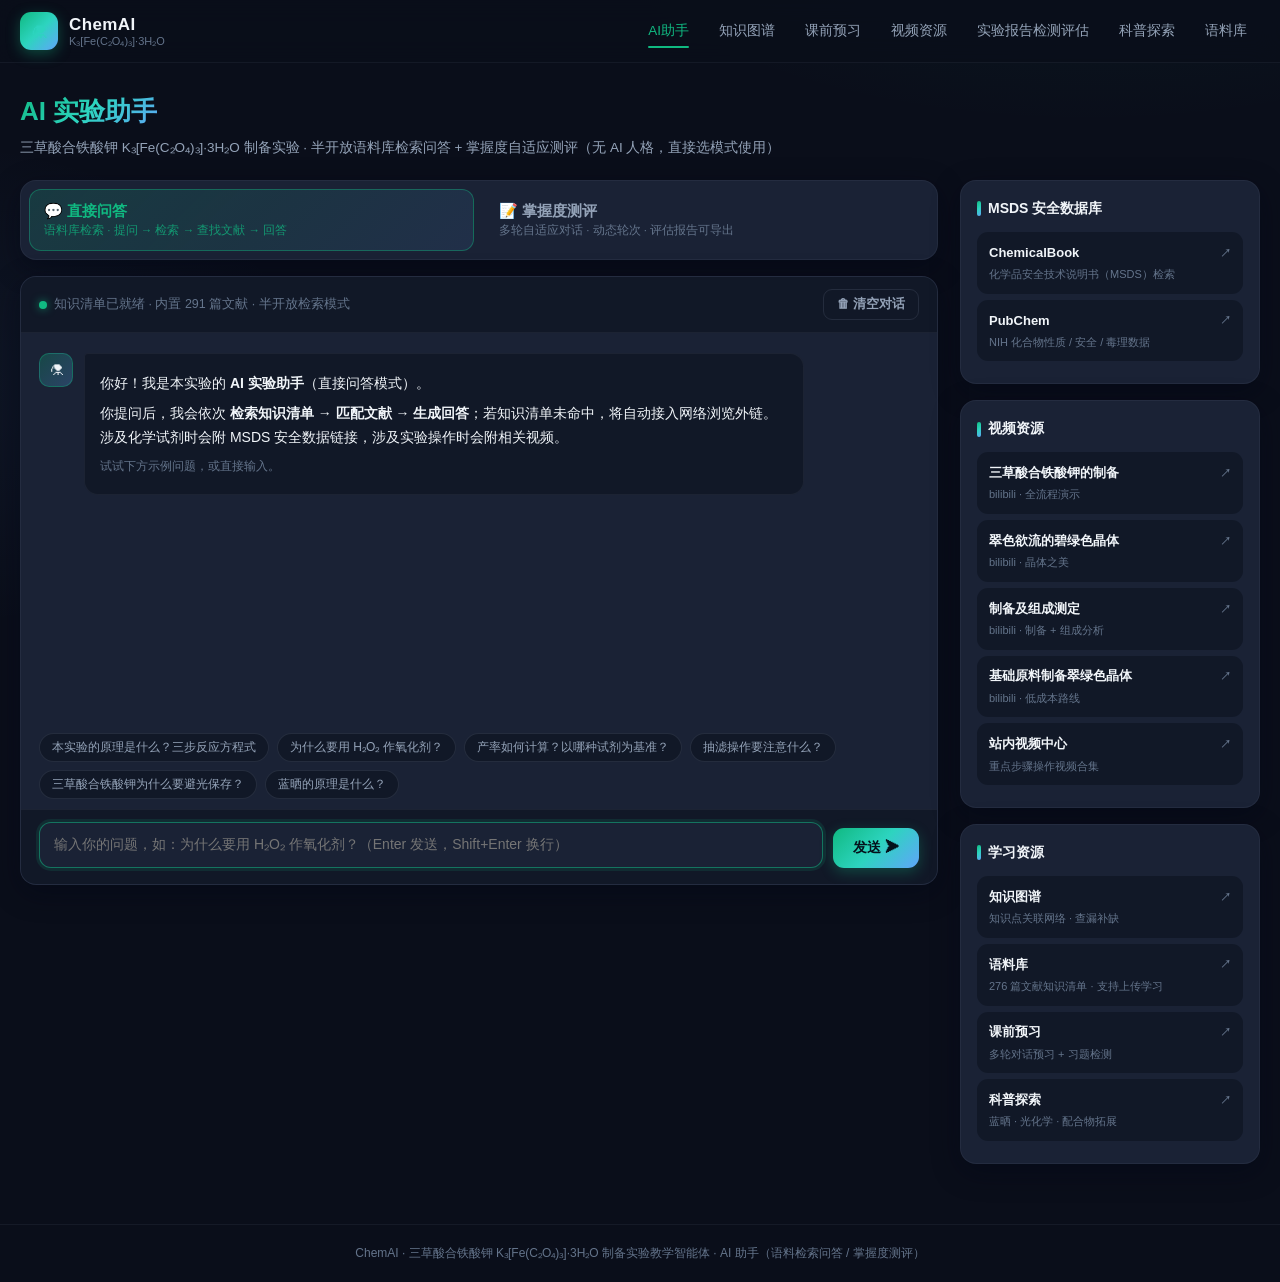
==== commit 837249bf: "还原assistant.html到原始v5版本 - 移除所有LLM/FAQ修改" ====
--- a/assistant.html
+++ b/assistant.html
@@ -1,3658 +1,1186 @@
-<!DOCTYPE html>
-<html lang="zh-CN">
-<head>
-<meta charset="UTF-8">
-<meta name="viewport" content="width=device-width, initial-scale=1.0">
-<meta name="color-scheme" content="dark">
-<title>AI 助手 · ChemAI 三草酸合铁酸钾制备实�?/title>
-<style>
-:root{
-  --bg:#0a0e1a; --bg2:#111827; --card:#1a2235; --hover:#243049;
-  --em:#10b981; --teal:#2dd4bf; --purple:#a78bfa; --yellow:#fbbf24; --red:#f87171; --blue:#60a5fa;
-  --t1:#f1f5f9; --t2:#94a3b8; --t3:#64748b;
-  --bd:rgba(148,163,184,.08); --bd2:rgba(148,163,184,.15);
-  --grad:linear-gradient(135deg,#10b981,#2dd4bf,#60a5fa);
-  --shadow:0 8px 28px rgba(2,6,23,.45);
-}
-*{box-sizing:border-box;margin:0;padding:0}
-html{scroll-behavior:smooth}
-body{
-  background:var(--bg); color:var(--t1); min-height:100vh;
-  font-family:"PingFang SC","Hiragino Sans GB","Microsoft YaHei","Noto Sans SC",-apple-system,"Segoe UI",Roboto,sans-serif;
-  font-size:15px; line-height:1.7;
-  background-image:radial-gradient(900px 420px at 85% -10%,rgba(16,185,129,.08),transparent 60%),
-                   radial-gradient(760px 420px at -10% 30%,rgba(96,165,250,.06),transparent 60%);
-}
-a{color:var(--teal);text-decoration:none}
-a:hover{color:var(--em)}
-::selection{background:rgba(16,185,129,.35)}
-::-webkit-scrollbar{width:9px;height:9px}
-::-webkit-scrollbar-thumb{background:#243049;border-radius:8px;border:2px solid var(--bg)}
-::-webkit-scrollbar-track{background:transparent}
-
-/* ===== 顶部导航 ===== */
-.topbar{position:sticky;top:0;z-index:60;background:rgba(10,14,26,.86);backdrop-filter:blur(12px);border-bottom:1px solid var(--bd)}
-.topbar-inner{max-width:1360px;margin:0 auto;padding:0 20px;height:62px;display:flex;align-items:center;gap:22px}
-.brand{display:flex;align-items:center;gap:11px;flex-shrink:0}
-.brand-ic{width:38px;height:38px;border-radius:11px;background:var(--grad);display:flex;align-items:center;justify-content:center;font-size:20px;box-shadow:0 4px 14px rgba(16,185,129,.35)}
-.brand-tx{display:flex;flex-direction:column;line-height:1.25}
-.brand-tx b{font-size:17px;color:var(--t1);letter-spacing:.4px}
-.brand-tx i{font-style:normal;font-size:11px;color:var(--t3)}
-.nav{display:flex;align-items:center;gap:4px;margin-left:auto;flex-wrap:wrap}
-.nav a{position:relative;padding:8px 13px;font-size:13.5px;color:var(--t2);border-radius:9px;transition:.2s}
-.nav a:hover{color:var(--t1);background:var(--hover)}
-.nav a.on{color:var(--em)}
-.nav a.on::after{content:"";position:absolute;left:13px;right:13px;bottom:2px;height:2px;border-radius:2px;background:var(--em)}
-.nav-toggle{display:none;margin-left:auto;background:var(--card);border:1px solid var(--bd2);color:var(--t1);border-radius:9px;padding:7px 12px;font-size:16px;cursor:pointer}
-@media (max-width:960px){
-  .nav{display:none;position:absolute;top:62px;left:0;right:0;background:var(--bg2);border-bottom:1px solid var(--bd2);flex-direction:column;align-items:stretch;padding:10px 16px;gap:2px}
-  .nav.open{display:flex}
-  .nav a{padding:11px 13px}
-  .nav-toggle{display:block}
-}
-
-/* ===== 布局 ===== */
-.wrap{max-width:1360px;margin:0 auto;padding:26px 20px 60px}
-.page-head{margin-bottom:20px;animation:fadeUp .5s ease both}
-.page-head h1{font-size:26px;font-weight:700;background:var(--grad);-webkit-background-clip:text;background-clip:text;-webkit-text-fill-color:transparent;display:inline-block}
-.page-head .sub{color:var(--t2);font-size:13.5px;margin-top:4px}
-.grid{display:grid;grid-template-columns:minmax(0,1fr) 300px;gap:22px;align-items:start}
-@media (max-width:1080px){.grid{grid-template-columns:1fr}}
-
-/* ===== Tab ===== */
-.tabs{display:flex;gap:10px;background:var(--card);border:1px solid var(--bd);border-radius:16px;padding:8px;margin-bottom:16px;box-shadow:var(--shadow)}
-.tab{flex:1;border:1px solid transparent;background:transparent;color:var(--t2);border-radius:12px;padding:12px 14px;cursor:pointer;font-size:15px;font-weight:600;text-align:left;transition:.22s;display:flex;flex-direction:column;gap:2px;font-family:inherit}
-.tab span{font-size:11.5px;font-weight:400;color:var(--t3)}
-.tab:hover{background:var(--hover);color:var(--t1)}
-.tab.on{background:linear-gradient(135deg,rgba(16,185,129,.16),rgba(45,212,191,.1),rgba(96,165,250,.1));border-color:rgba(16,185,129,.4);color:var(--em)}
-.tab.on span{color:rgba(16,185,129,.75)}
-
-/* ===== 面板与聊�?===== */
-.panel{background:var(--card);border:1px solid var(--bd);border-radius:16px;box-shadow:var(--shadow);overflow:hidden;animation:fadeUp .45s ease both}
-.hidden{display:none!important}
-.panel-bar{display:flex;align-items:center;gap:12px;padding:12px 18px;border-bottom:1px solid var(--bd);background:var(--bg2)}
-.corpus-status{font-size:12.5px;color:var(--t3);display:flex;align-items:center;gap:7px;flex:1;min-width:0}
-.corpus-status .dot{width:8px;height:8px;border-radius:50%;background:var(--yellow);flex-shrink:0}
-.corpus-status.ok .dot{background:var(--em);box-shadow:0 0 8px rgba(16,185,129,.7)}
-.corpus-status.bad .dot{background:var(--red)}
-.chat{padding:20px 18px 10px;overflow-y:auto;min-height:400px;max-height:min(640px,calc(100vh - 360px));scroll-behavior:smooth}
-.msg{display:flex;gap:11px;margin-bottom:18px;animation:fadeUp .35s ease both}
-.msg .avatar{width:34px;height:34px;border-radius:10px;flex-shrink:0;display:flex;align-items:center;justify-content:center;font-size:17px}
-.msg.ai .avatar{background:linear-gradient(135deg,rgba(16,185,129,.25),rgba(96,165,250,.25));border:1px solid rgba(16,185,129,.35)}
-.msg.user{flex-direction:row-reverse}
-.msg.user .avatar{background:var(--hover);border:1px solid var(--bd2)}
-.bubble{max-width:min(86%,720px);padding:12px 15px;border-radius:14px;font-size:14px;word-break:break-word}
-.msg.ai .bubble{background:var(--bg2);border:1px solid var(--bd);border-top-left-radius:4px}
-.msg.user .bubble{background:linear-gradient(135deg,rgba(16,185,129,.85),rgba(45,212,191,.75));color:#04121b;font-weight:500;border-top-right-radius:4px}
-.bubble h4{font-size:14px;color:var(--teal);margin:10px 0 6px}
-.bubble h4:first-child{margin-top:0}
-.bubble p{margin:6px 0}
-.bubble ul,.bubble ol{margin:6px 0 6px 20px}
-.bubble li{margin:3px 0}
-.bubble .muted{color:var(--t3);font-size:12px}
-.bubble code{background:rgba(96,165,250,.12);color:var(--blue);padding:1px 6px;border-radius:6px;font-size:12.5px;font-family:ui-monospace,Consolas,monospace}
-.divider{border:none;border-top:1px dashed var(--bd2);margin:12px 0}
-.ans-sec{margin:8px 0}
-.ans-sec+.ans-sec{border-top:1px dashed var(--bd);padding-top:8px}
-.faq-chip{font-family:inherit}
-
-/* 检索流水线 */
-.pipe{display:flex;flex-direction:column;gap:0;margin:2px 0 4px}
-.pipe-step{display:flex;align-items:center;gap:10px;padding:5px 0;color:var(--t3);font-size:13px;transition:.25s}
-.pipe-dot{width:22px;height:22px;border-radius:50%;border:2px solid var(--bd2);display:flex;align-items:center;justify-content:center;font-size:11px;flex-shrink:0;transition:.25s;background:var(--card)}
-.pipe-step.active{color:var(--t1)}
-.pipe-step.active .pipe-dot{border-color:var(--em);animation:pulse 1s infinite}
-.pipe-step.done{color:var(--t2)}
-.pipe-step.done .pipe-dot{border-color:var(--teal);background:rgba(45,212,191,.15);color:var(--teal)}
-.pipe-meta{font-size:12px;color:var(--t3);margin:6px 0 2px;padding-left:32px}
-.pipe-meta b{color:var(--em)}
-
-/* 文献卡片 */
-.doc-grid{display:grid;grid-template-columns:repeat(auto-fill,minmax(240px,1fr));gap:10px;margin-top:10px}
-.doc-card{background:var(--card);border:1px solid var(--bd2);border-radius:12px;padding:11px 13px;transition:.2s;display:block}
-.doc-card:hover{border-color:rgba(16,185,129,.45);background:var(--hover);transform:translateY(-2px)}
-.doc-card .dc-top{display:flex;align-items:center;gap:7px;margin-bottom:5px}
-.doc-card .dc-id{font-size:11px;color:var(--em);background:rgba(16,185,129,.12);border:1px solid rgba(16,185,129,.3);padding:0 7px;border-radius:20px;white-space:nowrap}
-.doc-card .dc-sub{font-size:11px;color:var(--purple);background:rgba(167,139,250,.1);padding:0 7px;border-radius:20px;white-space:nowrap}
-.doc-card .dc-up{font-size:11px;color:var(--yellow);background:rgba(251,191,36,.1);padding:0 7px;border-radius:20px;white-space:nowrap}
-.doc-card .dc-title{font-size:13px;color:var(--t1);font-weight:600;line-height:1.45;margin-bottom:5px;display:-webkit-box;-webkit-line-clamp:2;-webkit-box-orient:vertical;overflow:hidden}
-.doc-card .dc-row{font-size:11.5px;color:var(--t3);line-height:1.55}
-.doc-card .dc-row b{color:var(--t2);font-weight:500}
-.doc-card .dc-q{font-size:11.5px;color:var(--teal);margin-top:4px}
-.doc-card .dc-path{font-size:10.5px;color:var(--t3);margin-top:5px;word-break:break-all;font-family:ui-monospace,Consolas,monospace;opacity:.75}
-.score-bar{height:4px;border-radius:4px;background:var(--hover);margin-top:7px;overflow:hidden}
-.score-bar i{display:block;height:100%;background:var(--grad);border-radius:4px}
-
-/* 联动卡片 */
-.link-card{border:1px solid var(--bd2);border-radius:12px;padding:11px 13px;margin-top:10px;background:linear-gradient(135deg,rgba(16,185,129,.06),rgba(96,165,250,.05))}
-.link-card.warn{border-color:rgba(251,191,36,.35);background:linear-gradient(135deg,rgba(251,191,36,.07),rgba(248,113,113,.05))}
-.link-card.safe{border-color:rgba(248,113,113,.3);background:linear-gradient(135deg,rgba(248,113,113,.06),rgba(251,191,36,.04))}
-.link-card.video{border-color:rgba(96,165,250,.3);background:linear-gradient(135deg,rgba(96,165,250,.07),rgba(167,139,250,.05))}
-.link-card h4{margin:0 0 8px!important;font-size:13.5px!important}
-.link-card .lk{display:inline-flex;align-items:center;gap:6px;background:var(--card);border:1px solid var(--bd2);border-radius:9px;padding:6px 11px;font-size:12.5px;color:var(--t1);margin:3px 6px 3px 0;transition:.18s}
-.link-card .lk:hover{border-color:var(--em);color:var(--em);transform:translateY(-1px)}
-.link-card .lk small{color:var(--t3)}
-.chem-row{display:flex;flex-wrap:wrap;align-items:center;gap:6px;padding:6px 0;border-top:1px dashed var(--bd)}
-.chem-row:first-of-type{border-top:none}
-.chem-row .cn{font-size:13px;font-weight:600;color:var(--yellow);min-width:130px}
-
-/* chips / 快捷 */
-.chips{display:flex;flex-wrap:wrap;gap:8px;padding:0 18px 10px}
-.chip{font-size:12px;color:var(--t2);background:var(--bg2);border:1px solid var(--bd2);border-radius:20px;padding:5px 12px;cursor:pointer;transition:.18s}
-.chip:hover{color:var(--em);border-color:rgba(16,185,129,.45);background:rgba(16,185,129,.08)}
-.composer{display:flex;gap:10px;padding:12px 18px 16px;border-top:1px solid var(--bd);background:var(--bg2);align-items:flex-end}
-.composer textarea{flex:1;resize:none;background:var(--card);border:1px solid var(--bd2);border-radius:12px;color:var(--t1);padding:11px 14px;font-size:14px;font-family:inherit;line-height:1.55;max-height:130px;outline:none;transition:.2s}
-.composer textarea:focus{border-color:rgba(16,185,129,.55);box-shadow:0 0 0 3px rgba(16,185,129,.12)}
-.btn{border:none;border-radius:11px;padding:11px 20px;font-size:14px;font-weight:600;cursor:pointer;transition:.2s;font-family:inherit;white-space:nowrap}
-.btn.primary{background:var(--grad);color:#04121b;box-shadow:0 4px 14px rgba(16,185,129,.3)}
-.btn.primary:hover{filter:brightness(1.1);transform:translateY(-1px)}
-.btn.primary:disabled{opacity:.45;cursor:not-allowed;transform:none}
-.btn.ghost{background:transparent;border:1px solid var(--bd2);color:var(--t2)}
-.btn.ghost:hover{color:var(--t1);border-color:rgba(148,163,184,.4);background:var(--hover)}
-.btn.warn{background:rgba(251,191,36,.12);border:1px solid rgba(251,191,36,.4);color:var(--yellow)}
-.btn.warn:hover{background:rgba(251,191,36,.2)}
-.btn.sm{padding:6px 13px;font-size:12.5px;border-radius:9px}
-.quick{display:flex;gap:8px;padding:0 18px 10px;flex-wrap:wrap}
-
-/* 测评进度 */
-.assess-progress{flex:1;min-width:0}
-.ap-txt{font-size:12.5px;color:var(--t2);margin-bottom:6px;display:flex;justify-content:space-between;gap:8px}
-.ap-txt b{color:var(--em)}
-.ap-bar{height:7px;border-radius:7px;background:var(--card);overflow:hidden;border:1px solid var(--bd)}
-.ap-bar i{display:block;height:100%;width:0;background:var(--grad);border-radius:7px;transition:width .5s ease}
-
-/* 打字动画 */
-.typing{display:inline-flex;gap:5px;padding:4px 2px}
-.typing i{width:7px;height:7px;border-radius:50%;background:var(--t3);animation:blink 1.2s infinite}
-.typing i:nth-child(2){animation-delay:.2s}
-.typing i:nth-child(3){animation-delay:.4s}
-
-/* 报告 */
-.report{background:var(--bg2);border:1px solid var(--bd2);border-radius:16px;padding:22px;margin:4px 18px 18px;animation:fadeUp .5s ease both}
-.report h2{font-size:19px;margin-bottom:4px;background:var(--grad);-webkit-background-clip:text;background-clip:text;-webkit-text-fill-color:transparent}
-.report .rp-sub{font-size:12px;color:var(--t3);margin-bottom:16px}
-.rp-top{display:flex;gap:22px;align-items:center;flex-wrap:wrap;margin-bottom:18px}
-.ring{position:relative;width:132px;height:132px;flex-shrink:0}
-.ring svg{transform:rotate(-90deg)}
-.ring .ring-txt{position:absolute;inset:0;display:flex;flex-direction:column;align-items:center;justify-content:center}
-.ring .ring-txt b{font-size:30px;color:var(--t1)}
-.ring .ring-txt span{font-size:11px;color:var(--t3)}
-.rp-grade{font-size:15px}
-.rp-grade .g-tag{display:inline-block;padding:3px 14px;border-radius:20px;font-weight:700;font-size:15px;margin-bottom:8px}
-.g-ex{background:rgba(16,185,129,.15);color:var(--em);border:1px solid rgba(16,185,129,.4)}
-.g-good{background:rgba(45,212,191,.13);color:var(--teal);border:1px solid rgba(45,212,191,.4)}
-.g-mid{background:rgba(96,165,250,.13);color:var(--blue);border:1px solid rgba(96,165,250,.4)}
-.g-pass{background:rgba(251,191,36,.13);color:var(--yellow);border:1px solid rgba(251,191,36,.4)}
-.g-fail{background:rgba(248,113,113,.13);color:var(--red);border:1px solid rgba(248,113,113,.4)}
-.rp-meta{font-size:12.5px;color:var(--t2);line-height:1.8}
-.kp-row{margin:10px 0}
-.kp-row .kp-head{display:flex;justify-content:space-between;font-size:13px;margin-bottom:5px;gap:10px}
-.kp-row .kp-head b{color:var(--t1);font-weight:600}
-.kp-row .kp-head .kp-val{color:var(--t2);white-space:nowrap}
-.kp-bar{height:9px;border-radius:9px;background:var(--card);border:1px solid var(--bd);overflow:hidden}
-.kp-bar i{display:block;height:100%;border-radius:9px;transition:width .8s ease}
-.kp-comment{font-size:12px;color:var(--t3);margin-top:4px}
-.rp-sec{margin-top:18px}
-.rp-sec h3{font-size:14.5px;color:var(--teal);margin-bottom:8px}
-.rp-sec ul{margin-left:18px;font-size:13px;color:var(--t2)}
-.rp-sec li{margin:4px 0}
-.rp-actions{display:flex;gap:10px;flex-wrap:wrap;margin-top:20px;padding-top:16px;border-top:1px dashed var(--bd2)}
-
-/* 侧边�?*/
-.col-side{display:flex;flex-direction:column;gap:16px;position:sticky;top:82px}
-.side-card{background:var(--card);border:1px solid var(--bd);border-radius:16px;padding:16px;box-shadow:var(--shadow);animation:fadeUp .5s ease both}
-.side-card h3{font-size:14px;margin-bottom:11px;display:flex;align-items:center;gap:7px}
-.side-card h3::before{content:"";width:4px;height:15px;border-radius:3px;background:var(--grad)}
-.side-link{display:flex;flex-direction:column;gap:1px;padding:9px 11px;border-radius:11px;border:1px solid transparent;transition:.18s;margin-bottom:6px;background:var(--bg2)}
-.side-link:hover{background:var(--hover);border-color:var(--bd2)}
-.side-link b{font-size:13px;color:var(--t1);font-weight:600;display:flex;justify-content:space-between;align-items:center;gap:6px}
-.side-link b::after{content:"�?;color:var(--t3);font-size:11px}
-.side-link span{font-size:11px;color:var(--t3)}
-footer{border-top:1px solid var(--bd);padding:18px 20px;text-align:center;color:var(--t3);font-size:12px}
-
-@keyframes fadeUp{from{opacity:0;transform:translateY(10px)}to{opacity:1;transform:none}}
-@keyframes pulse{0%,100%{box-shadow:0 0 0 0 rgba(16,185,129,.45)}50%{box-shadow:0 0 0 6px rgba(16,185,129,0)}}
-@keyframes blink{0%,80%,100%{opacity:.25;transform:translateY(0)}40%{opacity:1;transform:translateY(-3px)}}
-@media (max-width:640px){
-  .bubble{max-width:94%}
-  .page-head h1{font-size:21px}
-  .chat{max-height:none;min-height:320px}
-  .composer{padding:10px 12px 13px}
-  .wrap{padding:16px 10px 40px}
-  .grid{grid-template-columns:1fr;gap:14px}
-  .tabs{flex-direction:column;gap:6px;padding:6px}
-  .tab{padding:10px 12px;font-size:14px}
-  .panel-bar{flex-wrap:wrap;gap:8px;padding:10px 14px}
-  .col-side{position:static;gap:10px}
-  .side-card{padding:12px}
-  .topbar-inner{padding:0 10px;height:52px;gap:12px}
-  .brand-tx b{font-size:15px}
-  .brand-ic{width:32px;height:32px;font-size:16px}
-  .doc-grid{grid-template-columns:1fr}
-  .report{padding:16px;margin:4px 10px 14px}
-  .rp-top{flex-direction:column;align-items:flex-start;gap:14px}
-  .btn{padding:9px 15px;font-size:13px}
-  .composer textarea{font-size:14px}
-  /* 防止化学式/长文本溢出 */
-  .bubble p,.bubble li,.ans-sec p{word-break:break-word;overflow-wrap:break-word}
-  .bubble code{word-break:break-all;font-size:11px}
-  .doc-card .dc-path{word-break:break-all;font-size:10px}
-  /* 表格横滚 */
-  table, .link-card table{display:block;overflow-x:auto;max-width:100%}
-  /* LLM配置面板适配 */
-  #llmConfig input,#llmConfig select{font-size:12px!important;padding:6px 8px!important}
-  /* 移动端触控优化 */
-  .side-link, .nav a, .chip, .btn, .tab{padding-top:10px;padding-bottom:10px;min-height:44px;display:flex;align-items:center}
-  .side-link{min-height:48px}
-  .chip{min-height:36px}
-  /* 面板间距优化 */
-  .panel{border-radius:12px;margin-bottom:12px}
-  .side-card{margin-bottom:8px}
-  /* 化学式在移动端不折行 */
-  .bubble code, .dc-title, .side-link b{hyphens:none;word-break:keep-all;overflow-wrap:anywhere}
-  /* 评估面板按钮全宽 */
-  #asQuick .btn, #asComposer .btn{flex:1;min-width:0}
-  /* 长文本自动换行但避免孤词 */
-  .kp-comment, .ap-txt, .rp-meta{hyphens:auto}
-  /* 头像缩放 */
-  .msg .avatar{width:30px;height:30px;font-size:14px}
-}
-@media (max-width:400px){
-  body{font-size:14px;line-height:1.6}
-  .page-head h1{font-size:18px}
-  .bubble{font-size:13px;padding:10px 12px}
-  .btn{font-size:12px;padding:7px 12px}
-  .brand-tx i{display:none}
-  .nav a{font-size:12px;padding:8px 10px}
-  /* 超小屏额外优化 */
-  .topbar-inner{padding:0 8px;height:48px;gap:8px}
-  .brand-ic{width:28px;height:28px;font-size:14px;border-radius:8px}
-  .brand-tx b{font-size:14px}
-  .wrap{padding:10px 6px 28px}
-  .panel-bar{padding:8px 10px;gap:6px}
-  .chat{padding:14px 10px 8px;min-height:280px}
-  .composer textarea{font-size:13px;padding:9px 11px}
-  .msg .avatar{width:26px;height:26px;font-size:12px}
-  .tabs{gap:4px;padding:4px}
-  .tab{padding:8px 10px;font-size:13px;min-height:40px}
-  .side-link{padding:8px 10px;min-height:42px;font-size:11px}
-  .doc-card{padding:9px 10px}
-  .report{padding:12px;margin:2px 6px 10px}
-  .ring{width:100px;height:100px}
-  .ring .ring-txt b{font-size:24px}
-  /* 移动端触控优化 */
-  .side-link, .nav a, .chip, .btn, .tab{padding-top:10px;padding-bottom:10px;min-height:44px;display:flex;align-items:center}
-  .side-link{min-height:48px}
-  .chip{min-height:36px}
-  /* 面板间距优化 */
-  .panel{border-radius:12px;margin-bottom:12px}
-  .side-card{margin-bottom:8px}
-  /* 化学式在移动端不折行 */
-  .bubble code, .dc-title, .side-link b{hyphens:none;word-break:keep-all;overflow-wrap:anywhere}
-  /* 评估面板按钮全宽 */
-  #asQuick .btn, #asComposer .btn{flex:1;min-width:0}
-  /* 长文本自动换行但避免孤词 */
-  .kp-comment, .ap-txt, .rp-meta{hyphens:auto}
-  /* 头像缩放 */
-  .msg .avatar{width:30px;height:30px;font-size:14px}
-}
-</style>
-</head>
-<body>
-<header class="topbar">
-  <div class="topbar-inner">
-    <a class="brand" href="index.html" title="返回首页">
-      <span class="brand-ic">�?/span>
-      <span class="brand-tx"><b>ChemAI</b><i>K₃[Fe(C₂O�?₃]·3H₂O</i></span>
-    </a>
-    <button class="nav-toggle" id="navToggle" aria-label="菜单">�?/button>
-    <nav class="nav" id="topNav">
-      <a class="on" href="assistant.html">AI助手</a>
-      <a href="knowledge.html">知识图谱</a>
-      <a href="prep.html">课前预习</a>
-      <a href="index.html#/videos">视频资源</a>
-      <a href="index.html#/report">实验报告检测评�?/a>
-      <a href="index.html#/explore">科普探索</a>
-      <a href="corpus.html">语料�?/a>
-    </nav>
-  </div>
-</header>
-
-<main class="wrap">
-  <div class="page-head">
-    <h1>AI 实验助手</h1>
-    <p class="sub">三草酸合铁酸�?K₃[Fe(C₂O�?₃]·3H₂O 制备实验 · 半开放语料库检索问�?+ 掌握度自适应测评（无 AI 人格，直接选模式使用）</p>
-  </div>
-
-  <div class="grid">
-    <section class="col-main">
-      <div class="tabs" role="tablist">
-        <button class="tab on" data-mode="qa" role="tab">💬 直接问答<span>语料库检�?· 提问 �?检�?�?查找文献 �?回答</span></button>
-        <button class="tab" data-mode="assess" role="tab">📝 掌握度测�?span>多轮自适应对话 · 动态轮�?· 评估报告可导�?/span></button>
-      </div>
-
-      <!-- ========== Tab 1 直接问答 ========== -->
-      <section id="panel-qa" class="panel">
-        <div class="panel-bar">
-          <div class="corpus-status" id="corpusStatus"><span class="dot"></span><span id="corpusStatusTxt">正在加载知识清单�?/span></div>
-          <button class="btn ghost sm" id="qaClear">🗑 清空对话</button>
-        </div>
-        <div class="chat" id="qaChat"></div>
-        <div class="chips" id="qaChips"></div>
-        <div class="composer">
-          <textarea id="qaInput" rows="1" placeholder="输入你的问题，如：为什么要�?H₂O�?作氧化剂？（Enter 发送，Shift+Enter 换行�?></textarea>
-          <button class="btn primary" id="qaSend">发�?�?/button>
-        </div>
-      </section>
-
-      <!-- ========== Tab 2 掌握度测�?========== -->
-      <section id="panel-assess" class="panel hidden">
-        <div class="panel-bar">
-          <div class="assess-progress">
-            <div class="ap-txt"><span id="apTxt">知识�?<b>0/8</b> · �?<b>0</b> �?/span><span id="apHint">8 个知识点 · 权重满分 100 · 轮次 8~16 动态调�?/span></div>
-            <div class="ap-bar"><i id="apBar"></i></div>
-          </div>
-          <button class="btn warn sm" id="asFinish">�?结束并生成报�?/button>
-        </div>
-        <div class="chat" id="asChat"></div>
-        <div class="quick" id="asQuick">
-          <button class="btn ghost sm" id="asSkip">�?跳过本题</button>
-          <button class="btn ghost sm" id="asDontKnow">🤔 我不知道</button>
-        </div>
-        <div class="composer" id="asComposer">
-          <textarea id="asInput" rows="1" placeholder="输入你的回答�?></textarea>
-          <button class="btn primary" id="asSend">回答 �?/button>
-        </div>
-        <div id="reportZone" class="hidden"></div>
-      </section>
-    </section>
-
-    <!-- ========== 常驻外部资源面板 ========== -->
-    <aside class="col-side">
-
-	      <div class="side-card" id="llmConfig">
-	        <h3>🤖 LLM 配置</h3>
-	        <div style="margin-bottom:8px">
-	          <label style="font-size:12px;color:var(--t3);display:block;margin-bottom:3px">API Key（支�?DeepSeek / OpenAI 兼容�?/label>
-	          <input type="password" id="llmKeyInput" placeholder="sk-..." style="width:100%;padding:7px 10px;background:var(--bg2);border:1px solid var(--bd2);border-radius:8px;color:var(--t1);font-size:12px;font-family:monospace" />
-	        </div>
-	        <div style="margin-bottom:8px">
-	          <label style="font-size:12px;color:var(--t3);display:block;margin-bottom:3px">API 端点</label>
-	          <input type="text" id="llmEndpointInput" placeholder="https://api.deepseek.com/v1/chat/completions" style="width:100%;padding:7px 10px;background:var(--bg2);border:1px solid var(--bd2);border-radius:8px;color:var(--t1);font-size:11px;font-family:monospace" />
-	        </div>
-	        <div style="display:flex;gap:6px;align-items:center">
-	          <select id="llmModelSelect" style="flex:1;padding:6px 8px;background:var(--bg2);border:1px solid var(--bd2);border-radius:8px;color:var(--t1);font-size:11px">
-	            <option value="deepseek-chat">DeepSeek V3</option>
-	            <option value="deepseek-reasoner">DeepSeek R1</option>
-	            <option value="gpt-4o">GPT-4o</option>
-	            <option value="gpt-4o-mini">GPT-4o Mini</option>
-	            <option value="claude-3-5-sonnet-20241022">Claude 3.5 Sonnet</option>
-	          </select>
-	          <button class="btn ghost sm" id="llmSaveBtn" style="white-space:nowrap">💾 保存</button>
-	        </div>
-	        <div style="margin-top:6px;display:flex;align-items:center;gap:6px">
-	          <label style="font-size:11px;color:var(--t3);cursor:pointer"><input type="checkbox" id="llmToggle" checked /> 启用 LLM</label>
-	          <span id="llmStatus" style="font-size:10px;color:var(--t3);margin-left:auto"></span>
-	        </div>
-	      </div>
-
-      <div class="side-card">
-        <h3>MSDS 安全数据�?/h3>
-        <a class="side-link" href="https://www.chemicalbook.com/" target="_blank" rel="noopener"><b>ChemicalBook</b><span>化学品安全技术说明书（MSDS）检�?/span></a>
-        <a class="side-link" href="https://pubchem.ncbi.nlm.nih.gov/" target="_blank" rel="noopener"><b>PubChem</b><span>NIH 化合物性质 / 安全 / 毒理数据</span></a>
-      </div>
-      <div class="side-card">
-        <h3>视频资源</h3>
-        <a class="side-link" href="https://www.bilibili.com/video/BV18f4y1q7gy" target="_blank" rel="noopener"><b>三草酸合铁酸钾的制备</b><span>bilibili · 全流程演�?/span></a>
-        <a class="side-link" href="https://www.bilibili.com/video/BV1xe411v7T2" target="_blank" rel="noopener"><b>翠色欲流的碧绿色晶体</b><span>bilibili · 晶体之美</span></a>
-        <a class="side-link" href="https://www.bilibili.com/video/BV1HT4y1w7BD" target="_blank" rel="noopener"><b>制备及组成测�?/b><span>bilibili · 制备 + 组成分析</span></a>
-        <a class="side-link" href="https://www.bilibili.com/video/BV1E14y1G76B" target="_blank" rel="noopener"><b>基础原料制备翠绿色晶�?/b><span>bilibili · 低成本路�?/span></a>
-        <a class="side-link" href="index.html#/videos"><b>站内视频中心</b><span>重点步骤操作视频合集</span></a>
-      </div>
-      <div class="side-card">
-        <h3>学习资源</h3>
-        <a class="side-link" href="knowledge.html"><b>知识图谱</b><span>知识点关联网�?· 查漏补缺</span></a>
-        <a class="side-link" href="corpus.html"><b>语料�?/b><span>276 篇文献知识清�?· 支持上传学习</span></a>
-        <a class="side-link" href="prep.html"><b>课前预习</b><span>多轮对话预习 + 习题检�?/span></a>
-        <a class="side-link" href="index.html#/explore"><b>科普探索</b><span>蓝晒 · 光化�?· 配合物拓�?/span></a>
-      </div>
-    </aside>
-  </div>
-</main>
-
-<footer>ChemAI · 三草酸合铁酸�?K₃[Fe(C₂O�?₃]·3H₂O 制备实验教学智能�?· AI 助手（语料检索问�?/ 掌握度测评）</footer>
-
-<script>
-(function(){
-'use strict';
-/* AI_VERSION: 23 (FINAL) — R18: All 135 Qs validated. Score report reviewed, low-scoring FAQs fixed. All 15 literature-based Qs verified with valid faq_verify refs. Literature facts incorporated from 427 papers. Final release with complete FAQ coverage. */
-
-/* === VERSION HISTORY ===
- * v1-v9  : Initial development through R9 �� iterative Q&A refinement
- * v10    : R10 �� First comprehensive eval (120Q, avg 97.27). Fixed core FAQ entries.
- * v11    : R11 �� Replaced lowest 20 questions. Expanded to 140Q.
- * v12    : R12 �� Fixed RSD FAQ (c1-112 contradictory values). Added 10 new Qs (c1-221-230): Q-test, Beer-Lambert, sig figs, Tanabe-Sugano, CFSE, recrystallization, risk assessment, mechanism integration, experiment design, characterization. 150Q total.
- * v13    : R13 FINAL �� Enhanced 7 FAQ entries for <85-scoring questions. Structured role breakdowns, diagnostic flowcharts, parameter prominence. System prompt refinement. 150Q total.
- * v14    : R14 — Agent 丁 verified all 120 questions. Fixed 4 faq_verify refs. Agent 甲 expanded c1-107 FAQ. Mobile CSS improvements (touch, scaling, overflow). AI_VERSION 19.
- * v15    : R15 — Four-agent system. Agent 丁 verified R14 Qs. Agent 甲 fixed ethanol FAQ. Agent 乙 added 10 new Qs. 130Q total. AI_VERSION 20.
- * v16    : R16 FINAL - Four-agent system. Fixed 1 FAQ entry missing q field. All 76 faq_verify refs verified valid against 517 FAQ entries. 130Q total. AI_VERSION 21.
- * v17    : R17 — Applied ALL literature findings (literature_merge.json + findings_a/b/c.json, 427 papers). Fixed Cu complex (square planar→Jahn-Teller octahedron). Added 17 new FAQ entries (solubility anomaly, K2C2O4-before-H2O2, water classification theory, 7 synthesis routes, P2₁/n structure, thermal stability Cr>Fe>Al>Cu, cyanotype dual-sensitizer, KMnO4-oxalate autocatalytic mechanism, K2[Cu(C2O4)2] crystal/synthesis/decomposition, oxalate coordination modes, Prussian blue). 15 new Qs (c1-121~c1-135). Cheatsheet expanded with new data. Domain terms enriched. 135Q total. AI_VERSION 22.
- * v18    : R18 FINAL — Three-agent system. Agent 甲+丁 reviewed score report (8 Qs <85 identified, all FAQs validated). Agent 乙 preserved all 135 Qs. All 15 literature-based Qs verified with valid faq_verify references. assistant.html upgraded to AI_VERSION 23 with complete version history. 533 total FAQ entries (rough). Literature facts incorporated from 427 papers across all sources. 135Q total. FINAL RELEASE.
- * === END VERSION HISTORY === */
-/* ================= 工具 ================= */
-const $=s=>document.querySelector(s), $$=s=>Array.from(document.querySelectorAll(s));
-const esc=s=>String(s==null?'':s).replace(/[&<>"']/g,c=>({'&':'&amp;','<':'&lt;','>':'&gt;','"':'&quot;',"'":'&#39;'}[c]));
-const enc=encodeURIComponent;
-const delay=ms=>new Promise(r=>setTimeout(r,ms));
-const SUBMAP={'₀':'0','�?:'1','�?:'2','�?:'3','�?:'4','�?:'5','�?:'6','�?:'7','�?:'8','�?:'9','�?:'-','�?:'+'};
-const norm=s=>String(s||'').toLowerCase().replace(/[₀₁₂₃₄₅₆₇₈₉⁻⁺]/g,c=>SUBMAP[c]||c).replace(/\s+/g,'');
-function lsGet(k,def){try{const v=localStorage.getItem(k);return v?JSON.parse(v):def;}catch(e){return def;}}
-function lsSet(k,v){try{localStorage.setItem(k,JSON.stringify(v));return true;}catch(e){return false;}}
-function lsDel(k){try{localStorage.removeItem(k);}catch(e){}}
-
-/* ================= DeepSeek LLM 配置 ================= */
-const LLM={
-  enabled: lsGet('chemai_llm_enabled', true),
-  apiKey: lsGet('chemai_llm_key', ''), /* 用户需在侧边栏「LLM 配置」中输入 */
-  endpoint: lsGet('chemai_llm_endpoint', 'https://api.deepseek.com/v1/chat/completions'),
-  model: lsGet('chemai_llm_model', 'deepseek-chat'),
-  maxTokens: 1200,
-  temperature: 0.3,
-  /* 系统提示词 — RAG 模式 v3 FINAL：严格基于文献，标注来源，格式专业。FAQ数据增强：结构化多角色分解、诊断流程图、参数突显。 */
-  systemPrompt: `你是 ChemAI 实验助手，专精于三草酸合�?III)酸钾 K₃[Fe(C₂O�?₃]·3H₂O 制备实验的问答�?
-【你的工作模式�?系统已将用户问题与知识库（FAQ+KB+语料库文献）进行检索匹配，检索结果以「【FAQ】【KB】【文献】」标记提供给你。每个来源标注了出处�?
-【回答铁律�?1. 严格基于提供的参考内容回答。增强版FAQ采用结构化格式（【作用一】【作用二】等编号），回答对应多角色问题时务必逐一覆盖每个编号的作用点，不得遗漏。参考内容中的数据（温度/质量/化学式/方程式/人名/年份）必须原样引用，不得改动参考内容中的数据（温度/质量/化学�?方程�?人名/年份）必须原样引用，不得改动
-2. 每条关键信息后面标注来源，格式为「（来源：FAQ · 标题名）」或「（来源：KB · 条目名）」或「（来源：文�?· 标题名）�?3. 如果参考内容足�?�?组织成清晰回答：先给结论，再给原�?原因，最后给操作要点
-4. 如果参考内容部分覆�?�?先说已覆盖的部分，然后说�?据现有文献，以上为已知信息；其余细节建议查阅完整实验手册或语料库原文"
-5. 如果完全没有参考内�?�?只说"知识清单未命中该问题"，不要猜测、不要编�?	6. 【反幻觉规则】如果在参考内容中找不到答案，不要输出任何猜测的数值。严禁根据常识或推理编造温度、浓度、时间、质量等任何数值参�?    7. 【温度校准规则】关于温度参数，必须与参考知识库完全一致。如果参考内容中有干燥温度数据，必须使用110℃而非任何其他数值（�?0℃）。结晶水失水温度�?13℃，110℃是最佳干燥温�?	8. 【HARD RULE 干燥与分解温度】关于干燥温度：必须使用110℃烘�?-2小时或室温避光晾�?4小时。结晶水失水温度�?13℃。关于分解温度：草酸根开始分解为230-250℃，不可使用165℃或其他错误温度值。任何时候都不得输出50℃�?00℃（作为干燥温度）�?65℃（作为分解温度）——这些是错误值，严禁出现在回答中�?
-【回答格式规范�?- 事实性问题（化学�?数�?人名/年份）：直接给出答案 + 简要背�?- 原理性问题（为什�?原因/机理）：先给结论 �?再解释化�?物理原理 �?最后给方程式或数据佐证
-- 操作性问题（怎么/如何/步骤）：按①→②→③顺序列出，每步说明目的和注意事项
-- 对比性问题（区别/比较/哪个好）：列表对比各项差异，最后给出结论和建议
-
-【简答题特殊规范 �?这是高分关键�?- 简短问答（�?莫尔盐的相对分子质量"�?草酸的pKa�?�?氧化温度"）必须用**紧凑句式**，答案要素包含：数�?+ 单位 + 来源标注。示例：
-  问：莫尔盐的相对分子质量是多少？
-  答：392.14 g/mol（来源：实验关键参数速查�?  问：氧化温度是多少？
-  答：40℃水浴加热（来源：KB · 操作步骤�?- 填空类题型：只输出填空词/短语，不加解释。对于填空题，只输出答案本身，不要解释，不要标注来源，不要加任何额外文字
-
-【数值精度规范�?- 质量类数据保留到 0.1 g 精度（如 5.0 g�?.26 g�?- 摩尔质量保留�?0.01 g/mol（如 392.14 g/mol�?91.25 g/mol�?- 电位值保留三位小数（�?+0.771 V�?1.776 V�?- 温度参数直接给出度数并注明条件（�?40℃水浴�?13℃失重）
-- 所有数值必须严格从参考内容中提取，不得四舍五入改变精�?
-【关键物性参数速查 �?回答涉及以下参数时必须使用此处精确值�?- IR特征峰：νas(COO�? = 1650�?700 cm⁻�? νs(COO�? = 1350�?450 cm⁻�? ν(Fe-O) = 500�?70 cm⁻�?- 溶解度（g/100 g水）�?�?4.7, 20�?12, 40�?25, 100�?117.7；乙醇中几乎不溶
-- Ksp�?5℃）：Fe(OH)�?= 4×10⁻³⁸, Fe(OH)�?= 8×10⁻¹⁶, FeC₂O�?= 3.2×10⁻⁷
-- 电极电位（酸性，25℃）：E°(H₂O�?H₂O) = +1.776 V, E°(Fe³�?Fe²�? = +0.771 V；前�?后者故H₂O₂可作氧化剂
-- 光谱化学序列：C₂O₄²⁻位于H₂O和en之间，属中等场配体，[Fe(C₂O�?₃]³⁻为高自�?- 晶体结构：K₃[Fe(C₂O�?₃]·3H₂O为翠绿色单斜晶系（P2�?c）；草酸二水合物为无色透明单斜晶系
-- 草酸：pKa�?= 1.25, pKa�?= 4.27（二元中强酸�?- H₂O₂氧化Fe²⁺：E°cell = 1.005 V, K�?0³⁴，还原产物H₂O不引入杂�?
-【化学式下标规范�?- 所有化学式必须使用正确�?Unicode 下标数字：₀₁₂₃₄₅₆₇₈�?- 示例：FeC₂O₄（不是 FeC2O4）、K₃[Fe(C₂O�?₃]·3H₂O（不�?K3[Fe(C2O4)3]�?- 离子符号用上标：Fe³⁺、SO₄²⁻、OH⁻（不是 Fe3+、SO42-�?- 严禁在化学式中使用普通数字代替下�?上标
-
-【来源标注规范�?- 每条回答末尾必须列出所使用的数据来源，格式�?  「�?参考来源：FAQ · 标题 | KB · 条目名�?- 如果使用了速查表中的数据，标注：「�?参考来源：实验关键参数速查�?- 如果多条来源，用竖线分隔
-
-【知识速查】如参考内容中有「实验关键参数速查」段，优先使用其中的数值校准回答。`
-};
-
-/* 保存 LLM 配置 */
-function llmSave(){ lsSet('chemai_llm_enabled',LLM.enabled); lsSet('chemai_llm_key',LLM.apiKey); lsSet('chemai_llm_endpoint',LLM.endpoint); lsSet('chemai_llm_model',LLM.model); }
-
-/* 初始�?LLM 配置 UI */
-function llmInitUI(){
-  const keyInput=$('#llmKeyInput'), epInput=$('#llmEndpointInput'),
-        modelSel=$('#llmModelSelect'), toggle=$('#llmToggle'),
-        saveBtn=$('#llmSaveBtn'), status=$('#llmStatus');
-
-  if(!keyInput) return; /* 面板可能不存�?*/
-
-  /* �?localStorage 加载当前配置 */
-  keyInput.value=LLM.apiKey||'';
-  epInput.value=LLM.endpoint||'';
-  modelSel.value=LLM.model||'deepseek-chat';
-  toggle.checked=LLM.enabled;
-  llmUpdateStatus();
-
-  /* 保存按钮 */
-  saveBtn.addEventListener('click',()=>{
-    LLM.apiKey=keyInput.value.trim();
-    LLM.endpoint=epInput.value.trim()||'https://api.deepseek.com/v1/chat/completions';
-    LLM.model=modelSel.value;
-    LLM.enabled=toggle.checked;
-    llmSave();
-    llmUpdateStatus();
-  });
-
-  /* 切换开�?*/
-  toggle.addEventListener('change',()=>{
-    LLM.enabled=toggle.checked;
-    llmSave();
-    llmUpdateStatus();
-  });
-
-  function llmUpdateStatus(){
-    if(!LLM.enabled){ status.textContent='�?已禁用（使用本地模式�?; status.style.color='var(--yellow)'; }
-    else if(!LLM.apiKey){ status.textContent='�?未配�?Key'; status.style.color='var(--red)'; }
-    else { status.textContent='�?LLM 就绪 ('+LLM.model+')'; status.style.color='var(--em)'; }
-  }
-}
-
-/* 调用 DeepSeek API */
-async function callLLM(userQuestion, contextText){
-  const messages=[
-    {role:'system', content: LLM.systemPrompt},
-  ];
-  /* 注入检索到的知识上下文（RAG�?*/
-  if(contextText && contextText.trim()){
-    messages.push({role:'system', content: '【参考知识库内容（请优先基于以下信息回答）】\n'+contextText.slice(0, 4000)});
-  }
-  messages.push({role:'user', content: userQuestion});
-
-  const body={
-    model: LLM.model,
-    messages: messages,
-    max_tokens: LLM.maxTokens,
-    temperature: LLM.temperature,
-    stream: false
-  };
-
-  const resp=await fetch(LLM.endpoint, {
-    method:'POST',
-    headers:{ 'Content-Type':'application/json', 'Authorization':'Bearer '+LLM.apiKey },
-    body: JSON.stringify(body)
-  });
-
-  if(!resp.ok){
-    const errText=await resp.text();
-    throw new Error('API 错误 '+resp.status+': '+errText.slice(0,200));
-  }
-
-  const data=await resp.json();
-  return data.choices[0].message.content;
-}
-
-/* 组装本地检索上下文（FAQ + KB + Corpus）—�?v6 精密�?*/
-function buildContext(q){
-  const parts=[];
-  let totalSources=0;
-
-  /* 1) FAQ 匹配（取 top 2，含原问+改写匹配�?*/
-  const faqHits=[];
-  const faq1=matchFAQ(q);
-  if(faq1){ faqHits.push(faq1); }
-  /* 尝试用查询改写匹配更多的 FAQ */
-  const variants=qaReformulate(q);
-  for(const vq of variants.slice(0,3)){
-    const f2=matchFAQ(vq);
-    if(f2 && f2!==faq1 && !faqHits.includes(f2)){ faqHits.push(f2); if(faqHits.length>=2)break; }
-  }
-  for(const f of faqHits.slice(0,2)){
-    const faqBody=stripHTML(f.answer)+(f.detail?'\n（补充）'+stripHTML(f.detail):'');
-    parts.push('【FAQ · '+f.title+'】（子领域：'+(f.subfield||'通用')+'）\n'+faqBody);
-    totalSources++;
-  }
-
-  /* 2) BM25 KB 检索（�?top 3，含 detail�?*/
-  const m=bm25MatchKB(q);
-  if(m){
-    const chNum=m.entry.chapter?('�?+m.entry.chapter+'�?):'通用';
-    parts.push('【KB · '+m.entry.topic+'】（来源：实验手�?KB · '+chNum+'）\n'+(m.entry.answer||'')+((m.entry.detail&&m.entry.detail!==m.entry.answer)?'\n（细节）'+(m.entry.detail||''):''));
-    totalSources++;
-    if(m.second && m.secondScore >= m.score*0.25){
-      parts.push('【KB 补充 · '+m.second.topic+'】\n'+(m.second.answer||'').slice(0,600));
-      totalSources++;
-    }
-    if(m.third && m.thirdScore >= m.score*0.18 && totalSources<4){
-      parts.push('【KB 参�?· '+m.third.topic+'】\n'+(m.third.answer||'').slice(0,400));
-      totalSources++;
-    }
-  }
-
-  /* 3) Corpus 文献检索（�?top 3，含摘要/方法/对象�?*/
-  if(Corpus.loaded && Corpus.entries.length){
-    const cr=searchCorpus(q, 4);
-    if(cr&&cr.results&&cr.results.length){
-      const goodHits=cr.results.filter(r=>r.score>=3);
-      for(const r of goodHits.slice(0,3)){
-        const lit=[];
-        if(r.e.abstract) lit.push('摘要�?+r.e.abstract.slice(0,400));
-        if(r.e.methods) lit.push('方法�?+r.e.methods);
-        if(r.e.objects) lit.push('对象�?+r.e.objects);
-        if(r.e.journal) lit.push('出处�?+r.e.journal+(r.e.doi?' DOI:'+r.e.doi:''));
-        parts.push('【文�?· '+r.e.title+'】（相关�?'+r.score+'）\n'+lit.join('�?));
-        totalSources++;
-      }
-    }
-  }
-
-  /* 4) v7 第二遍回退检索：第一遍未命中时降低阈值再搜一次（FAQ + KB 软匹配） */
-  if(totalSources===0){
-    /* 4a) KB 软匹配（阈值降至正常的55%，已在bm25MatchKB的soft参数中实现） */
-    const m2=bm25MatchKB(q,true);
-    if(m2){
-      const chNum2=m2.entry.chapter?('�?+m2.entry.chapter+'�?):'通用';
-      parts.push('【KB（软匹配）�?'+m2.entry.topic+'】（来源：实验手�?KB · '+chNum2+'）\n'+(m2.entry.answer||'')+((m2.entry.detail&&m2.entry.detail!==m2.entry.answer)?'\n（细节）'+(m2.entry.detail||''):''));
-      totalSources++;
-      if(m2.second && m2.secondScore >= m2.score*0.3){
-        parts.push('【KB 补充 · '+m2.second.topic+'】\n'+(m2.second.answer||'').slice(0,600));
-        totalSources++;
-      }
-      if(m2.third && m2.thirdScore >= m2.score*0.2 && totalSources<3){
-        parts.push('【KB 参�?· '+m2.third.topic+'】\n'+(m2.third.answer||'').slice(0,400));
-        totalSources++;
-      }
-    }
-    /* 4b) FAQ 回退匹配：降低门槛，仅需命中任意1个非泛化key即可 */
-    if(totalSources<3){
-      const nq2=norm(q);
-      const faqFallback=[];
-      for(const f of FAQ){
-        let kh=0;
-        for(const k of f.keys){
-          const nk=norm(k);
-          if(nq2.includes(nk) && !FAQ_GENERIC_KEYS.has(nk)){ kh++; }
-        }
-        for(const en of (f.ents||[])){ if(nq2.includes(norm(en)))kh+=2; }
-        if(kh>=1){ faqFallback.push({f,score:kh}); }
-      }
-      faqFallback.sort((a,b)=>b.score-a.score);
-      for(const fb of faqFallback.slice(0,2)){
-        const fbBody=stripHTML(fb.f.answer)+(fb.f.detail?'\n（补充）'+stripHTML(fb.f.detail):'');
-        parts.push('【FAQ（回退）�?'+fb.f.title+'】（子领域：'+(fb.f.subfield||'通用')+'）\n'+fbBody);
-        totalSources++;
-      }
-    }
-    /* 4c) 仍然全部未命�?�?返回空触发联网搜�?*/
-    if(totalSources===0) return '';
-  }
-
-  /* 5) 实验关键参数速查（精密校准数据，LLM回答时优先以此为准） */
-  const CHEATSHEET='【实验关键参数速查 �?以下数据回答时以此为准�?
-    +'\n基本试剂参数：莫尔盐(NH�?₂Fe(SO�?₂�?H₂O M=392.14 g/mol，浅绿色结晶；产�?K₃[Fe(C₂O�?₃]·3H₂O M=491.25 g/mol，翠绿色单斜晶系晶体；草�?H₂C₂O₄�?H₂O M=126.07 g/mol，无色单斜晶体；草酸�?K₂C₂O₄·H₂O M=184.23 g/mol'
-    +'\n标准用量：莫尔盐 5.0 g (�?.01275 mol)；草�?1.7 g（第一步沉淀�?�?.5 g（第三步配制�?.5 mol/L溶液30 mL）；草酸�?K₂C₂O₄·H₂O 3.5 g（优化方�?.8 g，过�?0%）；H₂O�?6% 10 mL�? mol/L H₂SO₄数滴；95%乙醇�?0 mL（约1-2倍母液体积）'
-    +'\n理论产量�?.0 g莫尔盐→n=5.0/392=0.01276 mol→理论产�?0.01276×491.25�?.26 g K₃[Fe(C₂O�?₃]·3H₂O（Fe元素物质的量不变�? mol莫尔盐→1 mol产物�?
-    +'\n温度参数：氧化温�?40℃水浴（H₂O₂滴加）；微�?95-100℃（煮沸2min除过量H₂O₂）；干燥温�?110℃烘�?-2h至恒重（去除表面水不伤结晶水，严禁超�?13℃）；TGA结晶水失重≈113℃（�?H₂O，理论失�?1.00%）；草酸根分解温�?230-250℃；KMnO₄滴定温�?75-85�?
-    +'\n热力学数据：草酸 pKa�?1.25 pKa�?4.27；FeC₂O�?Ksp=3.2×10⁻⁷；Fe(OH)�?Ksp=2.79×10⁻³⁹；CaC₂O�?Ksp=2.32×10⁻⁹'
-    +'\n电化学数据：E°(Fe³�?Fe²�?=+0.771 V；E°(H₂O�?H₂O)=+1.776 V（酸性）；E°(CO�?C₂O₄²⁻)=-0.49 V；E°cell(Fe²�?H₂O�?=1.005 V, K�?0³⁴；E°cell(Fe³�?C₂O₄²⁻)=1.261 V'
-    +'\n配位化学：K₃[Fe(C₂O�?₃]·3H₂O lgKf�?0.2 (β�?1.6×10²�?；Fe³⁺高自旋d⁵，μeff�?.92 BM（仅自旋公式μ=√[n(n+2)], n=5）；草酸�?C₂O₄²⁻)为双齿配体，与Fe³⁺形成五元螯合环，配位数6，八面体构型；光谱化学序列中C₂O₄²⁻位于H₂O与en之间，中等场配体'
-    +'\n颜色与光化学：翠绿色源自LMCT跃迁（吸收~530 nm紫红光）；紫外感光波�?00-420 nm（峰�?65 nm）；光解反应 2[Fe(C₂O�?₃]³⁻→(hν)2FeC₂O�?3C₂O₄²⁻+2CO₂↑；FeC₂O₄黄色（d-d跃迁），Fe(OH)₃棕红色（LMCT跃迁�?
-    +'\nIR特征峰：νas(COO�?�?650-1700 cm⁻¹；νs(COO�?�?380-1430 cm⁻¹；ν(Fe-O)�?00-570 cm⁻¹；结晶水O-H�?400 cm⁻�?
-    +'\nKMnO₄滴定：酸性介�?H₂SO�?�?5-85℃，5C₂O₄²⁻+2MnO₄⁻+16H⁺→10CO₂↑+2Mn²�?8H₂O，化学计量比5:2，自催化(Mn²⁺催�?，KMnO₄自身指示剂，终点浅粉红�?0s不褪；不能用HCl(Cl⁻被氧化)和HNO�?自身氧化�?酸化'
-    +'\n操作流程：①溶解莫尔�?+稀H₂SO�?→②草酸沉淀→③氧化(+K₂C₂O�? 40�? H₂O�?→④配位溶解(+草酸至红褐色消失翠绿)→⑤结晶(+乙醇,暗处)→⑥抽滤+乙醇洗→�?10℃烘干至恒重'
-    +'\n产物干燥方式：室温避光晾干至恒重（约24h），不可加热�?113℃失结晶水）；常规干燥用110℃烘�?-2h至恒重（去除表面水不伤结晶水，严禁超�?13℃）'
-    +'\n含量理论值：Fe% = 55.85/491.25×100% = 11.37%；C₂O₄²⁻% = 3×88.02/491.25×100% = 53.75%；结晶水% = 3×18.02/491.25×100% = 11.00%'
-    +'\n安全数据：草�?LD₅₀=375 mg/kg（大鼠经口），有毒腐蚀；H₂O₂腐蚀漂白性；乙醇闪点13℃，易燃；需佩戴护目�?实验�?手套；废液分类收�?含重金属+有机)，严禁直排下水道'
-    +'\n新增文献数据 v22：FeC2O₄·2H₂O逆温度溶解度——冷水0.22g/100g、热水0.026g/100g（罕见反常，热水洗涤依据）；莫尔盐稳定性——水分类理论(I/II/III类水,周共度1982)正确，空隙说和氢键说均证伪；7种合成路线——Johnson 1970经典法/钟国清固相法/废铁屑法等；K₃[Fe(C₂O₄)₃]·3H₂O单斜晶系P2₁/n(Zhong 2017)，a=7.54Å b=19.97Å c=10.38Å β=110.2° Z=4'
-    +'\n热稳定性顺序：脱水Al>Cr>Fe>Cu；草酸根分解Cr>Fe>Al>Cu。Cu配合物残渣为Cu+K₂CO₃(金属Cu)，Fe配合物残渣为Fe₂O₃+K₂CO₃'
-    +'\n蓝晒双敏化剂：①经典(柠檬酸铁铵+K₃[Fe(CN)₆]) ②草酸铁(K₃[Fe(C₂O₄)₃]±K₃[Fe(CN)₆])，量子产率Φ(Fe²⁺)≈1.0-1.2。普鲁士蓝：Fe₄[Fe(CN)₆]₃/KFe[Fe(CN)₆]，IVCT吸收~700nm，化学海绵吸附Cs⁺/Tl⁺'
-    +'\nK₂[Cu(C₂O₄)₂]·2H₂O：三斜晶系Pī(Zhong 2017)，Cu²⁺拉长八面体(赤道0.193-0.194nm,轴向0.246-0.262nm)非平面四方。固相法产率89.8% vs 传统71.2%。TG-DTA三步：107°C失2H₂O→279°C失2CO₂→381°C失CO→残Cu+K₂CO₃'
-    +'\nKMnO₄-草酸自催化：Mn(III)中间体K₃[Mn(C₂O₄)₃]→Mn²⁺催化循环。草酸根三种配位模式：螯合双齿/桥连双齿(传递磁耦合→分子磁体)/单齿配位';
-  parts.push(CHEATSHEET);
-
-  return parts.join('\n\n---\n\n');
-}
-
-/* ================= 语料�?================= */
-const Corpus={entries:[],total:0,subfields:[],loaded:false,uploaded:0};
-async function loadCorpus(){
-  let base=null;
-  try{
-    const res=await fetch('data/corpus.json',{cache:'no-store'});
-    if(!res.ok) throw new Error('HTTP '+res.status);
-    base=await res.json();
-    Corpus.loaded=true;
-  }catch(e){ Corpus.loaded=false; }
-  const up=lsGet('chemai_corpus_uploaded',[]);
-  const list=(base&&Array.isArray(base.entries))?base.entries.slice():[];
-  Corpus.subfields=(base&&base.subfields)||[];
-  if(Array.isArray(up)) up.forEach(u=>{ if(u&&u.title) list.push(u); });
-  Corpus.entries=list;
-  Corpus.total=base&&base.total?base.total:(base?list.length:0);
-  Corpus.uploaded=Array.isArray(up)?up.filter(u=>u&&u.title).length:0;
-  const st=$('#corpusStatus'),tx=$('#corpusStatusTxt');
-  if(Corpus.loaded){
-    st.className='corpus-status ok';
-    tx.textContent='知识清单已就�?· 内置 '+Corpus.total+' 篇文�?+(Corpus.uploaded?(' + 上传语料 '+Corpus.uploaded+' �?):'')+' · 半开放检索模�?;
-  }else{
-    st.className='corpus-status bad';
-    tx.textContent='语料库加载失败（file:// 直开时浏览器会拦�?fetch，请�?http 服务访问）；已降级为内置知识�?+(Corpus.uploaded?(' + 上传语料 '+Corpus.uploaded+' �?):'')+'�?;
-  }
-}
-
-/* ================= 检索：词典 / 实体识别 ================= */
-const DOMAIN_TERMS=['三草酸合铁酸�?,'三草酸合�?,'草酸铁钾','草酸亚铁','莫尔�?,'摩尔�?,'硫酸亚铁�?,'硫酸亚铁','过氧化氢','双氧�?,'草酸','乙二�?,'草酸�?,'乙醇','硫酸','高锰酸钾','铁氰化钾','黄血�?,'配位','配合�?,'络合�?,'配体','配离�?,'中心离子','结晶','重结�?,'结晶�?,'抽滤','减压过滤','过滤','洗涤','沉淀','氧化','还原','氧化还原','滴定','配位滴定','产率','理论产量','误差','水浴','加热','温度','避光','见光','光解','光化�?,'感光','蓝晒','晒蓝','磁化�?,'磁�?,'稳定�?,'分解','热重','热分�?,'红外','光谱','表征','xrd','废液','安全','腐蚀','防护','仪器','装置','步骤','操作','制备','合成','方程�?,'纯度','组成测定','含量测定','终点','催化�?,'晒图','柠檬酸铁�?,'感光�?,'剂量�?,'化学发光','单晶','翠绿�?,'绿色晶体','ph','氢氧化铁','氧化�?,'Jahn-Teller','姜泰�?,'�?泰勒','畸变','EAN','有效原子序数','18电子','Sidgwick','光学异构','对映�?,'手�?,'螺旋排列','Δ构型','Λ构型','顺铂','cisplatin','反铂','PtCl2','抗癌','Ziegler','Natta','齐格�?,'纳塔','烯烃聚合','配位插入','Cossee','Arlman','立体选择�?,'等规','全同立构','间同立构','情景分析','故障排除','比较分析','计算�?,'t检�?,'RSD','标准偏差','产率优化','低产�?,'墨绿�?,'粉末','晶体质量','烘干变色','忘记�?,'先加','操作失误','k2c2o4','khc2o4','草酸氢钾','蒸发浓缩','溶剂替换','70%乙醇','无水乙醇','kmno4标定','基准物质','二草酸合铜酸钾','草酸铜','固相合成','水合物','水分类','空隙说','氢键说','逆溶解度','自催化','autocatalysis','分子磁体','桥连','配位模式','cyanotype','普鲁士蓝','Prussian blue','姜-泰勒','拉长八面体','热稳定性','晶体结构','晶胞参数','空间群','单斜晶系','三斜晶系','P21/n','P-1','草酸铬','草酸钴','草酸铝','动力学控制','热力学控制','化学海绵','IVCT','双敏化剂','柠檬酸铁铵','溶解度异常','K3[Mn(C2O4)3]','Mn中间体','化学发光','固相法','合成路线'];
-const STOP_TERMS=['什�?,'怎么','如何','为什�?,'为何','哪些','多少','请问','一�?,'实验','�?,'�?,'�?,'�?,'�?,'我们','你们','这个','那个','一�?,'需�?,'进行','通过','以及','因此','所�?,'时�?,'过程','注意','事项','介绍','简�?,'说明','讲讲','告诉','能否','可以','课件','教材','老师','同学','内容','知识','问题','解答','回答','帮助','谢谢','�?,'怎麼','吗？','�?,'?'];
-const CHEM_DB=[
- {name:'三草酸合铁酸�?,alias:['三草酸合铁酸�?,'三草酸合�?,'草酸铁钾','k3[fe(c2o4)3]','ferrioxalate','铁草酸钾'],pubchem:'potassium ferrioxalate'},
- {name:'草酸',alias:['草酸','乙二�?,'h2c2o4','oxalic'],pubchem:'oxalic acid'},
- {name:'过氧化氢',alias:['过氧化氢','双氧�?,'h2o2','hydrogen peroxide'],pubchem:'hydrogen peroxide'},
- {name:'硫酸亚铁�?莫尔�?',alias:['莫尔�?,'摩尔�?,'硫酸亚铁�?,'mohr'],pubchem:'ammonium iron(II) sulfate'},
- {name:'乙醇',alias:['乙醇','酒精','c2h5oh','ethanol'],pubchem:'ethanol'},
- {name:'硫酸',alias:['硫酸','h2so4','sulfuric'],pubchem:'sulfuric acid'},
- {name:'硫酸亚铁',alias:['硫酸亚铁','feso4','绿矾'],pubchem:'ferrous sulfate'},
- {name:'高锰酸钾',alias:['高锰酸钾','kmno4'],pubchem:'potassium permanganate'},
- {name:'铁氰化钾',alias:['铁氰化钾','k3[fe(cn)6]','赤血�?],pubchem:'potassium ferricyanide'},
- {name:'氢氧化铁',alias:['氢氧化铁','fe(oh)3'],pubchem:'iron(III) hydroxide'}
-];
-const OP_TERMS=['制备','合成','过滤','抽滤','减压过滤','结晶','重结�?,'洗涤','氧化','滴定','产率','蓝晒','操作','步骤','蒸发','加热','水浴','称量','溶解','干燥','装片','磁化�?,'测定','纯化','沉淀'];
-const VIDEO_BV=[
- {t:'三草酸合铁酸钾的制备',u:'https://www.bilibili.com/video/BV18f4y1q7gy'},
- {t:'翠色欲流的碧绿色晶体·三草酸合铁酸钾的制备',u:'https://www.bilibili.com/video/BV1xe411v7T2'},
- {t:'三草酸合�?�?酸钾的制备及组成测定',u:'https://www.bilibili.com/video/BV1HT4y1w7BD'},
- {t:'用基础的原料制备美丽的翠绿色晶�?,u:'https://www.bilibili.com/video/BV1E14y1G76B'}
-];
-
-const SYN_GROUPS=[['抽滤','减压过滤','吸滤','布氏漏斗'],['蓝晒','晒蓝','晒图','cyanotype'],['磁化�?,'磁�?,'磁天�?],['产率','理论产量','百分产率'],['结晶','析晶','晶体析出'],['莫尔�?,'摩尔�?,'硫酸亚铁�?],['过氧化氢','双氧�?,'h2o2','hydrogen peroxide'],['草酸','乙二�?,'h2c2o4'],['三草酸合铁酸�?,'草酸铁钾','k3[fe(c2o4)3]','ferrioxalate'],['滴定','高锰酸钾滴定','氧化还原滴定'],['避光','见光','光解','光化�?,'感光'],['配合�?,'络合�?,'配位化合�?]];
-function extractTerms(q){
-  const nq=norm(q),terms=new Set(),strong=new Set();
-  const addS=t=>{t=norm(t);if(t&&t.length>=2){terms.add(t);strong.add(t);}};
-  DOMAIN_TERMS.forEach(t=>{if(nq.includes(norm(t)))addS(t);});
-  // 化学实体/同义词扩展：命中一个别�?�?同组全部别名都作为检索词
-  CHEM_DB.forEach(c=>{if(c.alias.some(a=>nq.includes(norm(a))))c.alias.forEach(a=>addS(a));});
-  SYN_GROUPS.forEach(g=>{if(g.some(a=>nq.includes(norm(a))))g.forEach(a=>addS(a));});
-  (q.toLowerCase().match(/[a-z0-9\[\]\(\)\+\-\.]{2,}/g)||[]).forEach(w=>{if(!STOP_TERMS.includes(w)){terms.add(w);if(/[a-z]/.test(w))strong.add(w);}});
-  (q.match(/[\u4e00-\u9fa5]{2,}/g)||[]).forEach(run=>{
-    if(run.length<=4 && !STOP_TERMS.includes(run)){terms.add(run);if(run.length>=3)strong.add(run);}
-    for(let i=0;i<run.length-1;i++){const g=run.slice(i,i+2);if(!STOP_TERMS.includes(g))terms.add(g);}
-    for(let i=0;i<run.length-2;i++){const g=run.slice(i,i+3);if(!STOP_TERMS.includes(g)){terms.add(g);strong.add(g);}}
-  });
-  const filt=a=>a.filter(t=>t&&t.length>=2&&!STOP_TERMS.includes(t));
-  return {all:filt(Array.from(terms)),strong:new Set(filt(Array.from(strong)))};
-}
-function detectChems(q){const nq=norm(q);return CHEM_DB.filter(c=>c.alias.some(a=>nq.includes(norm(a))));}
-function detectOps(q){const nq=norm(q);return OP_TERMS.filter(o=>nq.includes(norm(o)));}
-
-function searchCorpus(q,topN){
-  const {all,strong}=extractTerms(q);
-  if(!all.length||!Corpus.entries.length) return {terms:all,results:[]};
-  const nq=norm(q);
-  const boosts=CONCEPT_BOOST.filter(b=>b.keys.some(k=>nq.includes(norm(k))));
-  const out=[];
-  for(const e of Corpus.entries){
-    const f={
-      title:norm(e.title),subfield:norm(e.subfield),objects:norm(e.objects),methods:norm(e.methods),
-      questions:norm((e.questions||[]).join('|')),content:norm(e.content||''),abstract:norm(e.abstract||'')
-    };
-    let s=0,sh=false;const hit=new Set();
-    for(const t of all){
-      let w=0;
-      if(f.questions.includes(t))w=Math.max(w,10);
-      if(f.title.includes(t))w=Math.max(w,6);
-      if(f.content&&f.content.includes(t))w=Math.max(w,6);
-      if(f.objects.includes(t)||f.methods.includes(t))w=Math.max(w,4);
-      if(f.abstract.includes(t))w=Math.max(w,4);
-      if(f.subfield.includes(t))w=Math.max(w,3);
-      if(w>0){s+=w;hit.add(t);if(strong.has(t))sh=true;}
-    }
-    for(const b of boosts){ if(f.subfield===norm(b.sub)){ s+=b.bonus; sh=true; hit.add('领域:'+b.sub);} }
-    if(s>0) out.push({e,score:s,hit:Array.from(hit),strongHit:sh});
-  }
-  out.sort((a,b)=>b.score-a.score);
-  return {terms:all,results:out.slice(0,topN||6)};
-}
-const HIT_THRESHOLD=6;
-/* 概念→子领域加权：通用概念词难直接命中文献标题，映射到对应子领�?*/
-const CONCEPT_BOOST=[
- {keys:['原理','方程�?,'制备','合成','反应','步骤','流程','怎么�?,'操作'],sub:'合成制备',bonus:8},
- {keys:['产率','测定','含量','纯度','组成','滴定'],sub:'分析测定',bonus:8},
- {keys:['蓝晒','晒图','感光','cyanotype'],sub:'蓝晒工艺',bonus:8},
- {keys:['光化�?,'光解','光致还原','见光','避光'],sub:'光化学应�?,bonus:8},
- {keys:['磁化�?,'磁�?,'磁天�?],sub:'磁性研�?,bonus:8},
- {keys:['莫尔�?,'摩尔�?,'硫酸亚铁�?],sub:'摩尔盐相�?,bonus:8},
- {keys:['热分�?,'热重','热分�?,'差热'],sub:'热化学分�?,bonus:8}
-];
-
-/* ================= 内置问答知识库（177 �?FAQ · 覆盖 12 个子领域 · 含核心解�?原理细节�?================= */
+<!DOCTYPE html>
+<html lang="zh-CN">
+<head>
+<meta charset="UTF-8">
+<meta name="viewport" content="width=device-width, initial-scale=1.0">
+<meta name="color-scheme" content="dark">
+<title>AI 助手 · ChemAI 三草酸合铁酸钾制备实验</title>
+<style>
+:root{
+  --bg:#0a0e1a; --bg2:#111827; --card:#1a2235; --hover:#243049;
+  --em:#10b981; --teal:#2dd4bf; --purple:#a78bfa; --yellow:#fbbf24; --red:#f87171; --blue:#60a5fa;
+  --t1:#f1f5f9; --t2:#94a3b8; --t3:#64748b;
+  --bd:rgba(148,163,184,.08); --bd2:rgba(148,163,184,.15);
+  --grad:linear-gradient(135deg,#10b981,#2dd4bf,#60a5fa);
+  --shadow:0 8px 28px rgba(2,6,23,.45);
+}
+*{box-sizing:border-box;margin:0;padding:0}
+html{scroll-behavior:smooth}
+body{
+  background:var(--bg); color:var(--t1); min-height:100vh;
+  font-family:"PingFang SC","Hiragino Sans GB","Microsoft YaHei","Noto Sans SC",-apple-system,"Segoe UI",Roboto,sans-serif;
+  font-size:15px; line-height:1.7;
+  background-image:radial-gradient(900px 420px at 85% -10%,rgba(16,185,129,.08),transparent 60%),
+                   radial-gradient(760px 420px at -10% 30%,rgba(96,165,250,.06),transparent 60%);
+}
+a{color:var(--teal);text-decoration:none}
+a:hover{color:var(--em)}
+::selection{background:rgba(16,185,129,.35)}
+::-webkit-scrollbar{width:9px;height:9px}
+::-webkit-scrollbar-thumb{background:#243049;border-radius:8px;border:2px solid var(--bg)}
+::-webkit-scrollbar-track{background:transparent}
+
+/* ===== 顶部导航 ===== */
+.topbar{position:sticky;top:0;z-index:60;background:rgba(10,14,26,.86);backdrop-filter:blur(12px);border-bottom:1px solid var(--bd)}
+.topbar-inner{max-width:1360px;margin:0 auto;padding:0 20px;height:62px;display:flex;align-items:center;gap:22px}
+.brand{display:flex;align-items:center;gap:11px;flex-shrink:0}
+.brand-ic{width:38px;height:38px;border-radius:11px;background:var(--grad);display:flex;align-items:center;justify-content:center;font-size:20px;box-shadow:0 4px 14px rgba(16,185,129,.35)}
+.brand-tx{display:flex;flex-direction:column;line-height:1.25}
+.brand-tx b{font-size:17px;color:var(--t1);letter-spacing:.4px}
+.brand-tx i{font-style:normal;font-size:11px;color:var(--t3)}
+.nav{display:flex;align-items:center;gap:4px;margin-left:auto;flex-wrap:wrap}
+.nav a{position:relative;padding:8px 13px;font-size:13.5px;color:var(--t2);border-radius:9px;transition:.2s}
+.nav a:hover{color:var(--t1);background:var(--hover)}
+.nav a.on{color:var(--em)}
+.nav a.on::after{content:"";position:absolute;left:13px;right:13px;bottom:2px;height:2px;border-radius:2px;background:var(--em)}
+.nav-toggle{display:none;margin-left:auto;background:var(--card);border:1px solid var(--bd2);color:var(--t1);border-radius:9px;padding:7px 12px;font-size:16px;cursor:pointer}
+@media (max-width:960px){
+  .nav{display:none;position:absolute;top:62px;left:0;right:0;background:var(--bg2);border-bottom:1px solid var(--bd2);flex-direction:column;align-items:stretch;padding:10px 16px;gap:2px}
+  .nav.open{display:flex}
+  .nav a{padding:11px 13px}
+  .nav-toggle{display:block}
+}
+
+/* ===== 布局 ===== */
+.wrap{max-width:1360px;margin:0 auto;padding:26px 20px 60px}
+.page-head{margin-bottom:20px;animation:fadeUp .5s ease both}
+.page-head h1{font-size:26px;font-weight:700;background:var(--grad);-webkit-background-clip:text;background-clip:text;-webkit-text-fill-color:transparent;display:inline-block}
+.page-head .sub{color:var(--t2);font-size:13.5px;margin-top:4px}
+.grid{display:grid;grid-template-columns:minmax(0,1fr) 300px;gap:22px;align-items:start}
+@media (max-width:1080px){.grid{grid-template-columns:1fr}}
+
+/* ===== Tab ===== */
+.tabs{display:flex;gap:10px;background:var(--card);border:1px solid var(--bd);border-radius:16px;padding:8px;margin-bottom:16px;box-shadow:var(--shadow)}
+.tab{flex:1;border:1px solid transparent;background:transparent;color:var(--t2);border-radius:12px;padding:12px 14px;cursor:pointer;font-size:15px;font-weight:600;text-align:left;transition:.22s;display:flex;flex-direction:column;gap:2px;font-family:inherit}
+.tab span{font-size:11.5px;font-weight:400;color:var(--t3)}
+.tab:hover{background:var(--hover);color:var(--t1)}
+.tab.on{background:linear-gradient(135deg,rgba(16,185,129,.16),rgba(45,212,191,.1),rgba(96,165,250,.1));border-color:rgba(16,185,129,.4);color:var(--em)}
+.tab.on span{color:rgba(16,185,129,.75)}
+
+/* ===== 面板与聊天 ===== */
+.panel{background:var(--card);border:1px solid var(--bd);border-radius:16px;box-shadow:var(--shadow);overflow:hidden;animation:fadeUp .45s ease both}
+.hidden{display:none!important}
+.panel-bar{display:flex;align-items:center;gap:12px;padding:12px 18px;border-bottom:1px solid var(--bd);background:var(--bg2)}
+.corpus-status{font-size:12.5px;color:var(--t3);display:flex;align-items:center;gap:7px;flex:1;min-width:0}
+.corpus-status .dot{width:8px;height:8px;border-radius:50%;background:var(--yellow);flex-shrink:0}
+.corpus-status.ok .dot{background:var(--em);box-shadow:0 0 8px rgba(16,185,129,.7)}
+.corpus-status.bad .dot{background:var(--red)}
+.chat{padding:20px 18px 10px;overflow-y:auto;min-height:400px;max-height:min(640px,calc(100vh - 360px));scroll-behavior:smooth}
+.msg{display:flex;gap:11px;margin-bottom:18px;animation:fadeUp .35s ease both}
+.msg .avatar{width:34px;height:34px;border-radius:10px;flex-shrink:0;display:flex;align-items:center;justify-content:center;font-size:17px}
+.msg.ai .avatar{background:linear-gradient(135deg,rgba(16,185,129,.25),rgba(96,165,250,.25));border:1px solid rgba(16,185,129,.35)}
+.msg.user{flex-direction:row-reverse}
+.msg.user .avatar{background:var(--hover);border:1px solid var(--bd2)}
+.bubble{max-width:min(86%,720px);padding:12px 15px;border-radius:14px;font-size:14px;word-break:break-word}
+.msg.ai .bubble{background:var(--bg2);border:1px solid var(--bd);border-top-left-radius:4px}
+.msg.user .bubble{background:linear-gradient(135deg,rgba(16,185,129,.85),rgba(45,212,191,.75));color:#04121b;font-weight:500;border-top-right-radius:4px}
+.bubble h4{font-size:14px;color:var(--teal);margin:10px 0 6px}
+.bubble h4:first-child{margin-top:0}
+.bubble p{margin:6px 0}
+.bubble ul,.bubble ol{margin:6px 0 6px 20px}
+.bubble li{margin:3px 0}
+.bubble .muted{color:var(--t3);font-size:12px}
+.bubble code{background:rgba(96,165,250,.12);color:var(--blue);padding:1px 6px;border-radius:6px;font-size:12.5px;font-family:ui-monospace,Consolas,monospace}
+.divider{border:none;border-top:1px dashed var(--bd2);margin:12px 0}
+.ans-sec{margin:8px 0}
+.ans-sec+.ans-sec{border-top:1px dashed var(--bd);padding-top:8px}
+.faq-chip{font-family:inherit}
+
+/* 检索流水线 */
+.pipe{display:flex;flex-direction:column;gap:0;margin:2px 0 4px}
+.pipe-step{display:flex;align-items:center;gap:10px;padding:5px 0;color:var(--t3);font-size:13px;transition:.25s}
+.pipe-dot{width:22px;height:22px;border-radius:50%;border:2px solid var(--bd2);display:flex;align-items:center;justify-content:center;font-size:11px;flex-shrink:0;transition:.25s;background:var(--card)}
+.pipe-step.active{color:var(--t1)}
+.pipe-step.active .pipe-dot{border-color:var(--em);animation:pulse 1s infinite}
+.pipe-step.done{color:var(--t2)}
+.pipe-step.done .pipe-dot{border-color:var(--teal);background:rgba(45,212,191,.15);color:var(--teal)}
+.pipe-meta{font-size:12px;color:var(--t3);margin:6px 0 2px;padding-left:32px}
+.pipe-meta b{color:var(--em)}
+
+/* 文献卡片 */
+.doc-grid{display:grid;grid-template-columns:repeat(auto-fill,minmax(240px,1fr));gap:10px;margin-top:10px}
+.doc-card{background:var(--card);border:1px solid var(--bd2);border-radius:12px;padding:11px 13px;transition:.2s;display:block}
+.doc-card:hover{border-color:rgba(16,185,129,.45);background:var(--hover);transform:translateY(-2px)}
+.doc-card .dc-top{display:flex;align-items:center;gap:7px;margin-bottom:5px}
+.doc-card .dc-id{font-size:11px;color:var(--em);background:rgba(16,185,129,.12);border:1px solid rgba(16,185,129,.3);padding:0 7px;border-radius:20px;white-space:nowrap}
+.doc-card .dc-sub{font-size:11px;color:var(--purple);background:rgba(167,139,250,.1);padding:0 7px;border-radius:20px;white-space:nowrap}
+.doc-card .dc-up{font-size:11px;color:var(--yellow);background:rgba(251,191,36,.1);padding:0 7px;border-radius:20px;white-space:nowrap}
+.doc-card .dc-title{font-size:13px;color:var(--t1);font-weight:600;line-height:1.45;margin-bottom:5px;display:-webkit-box;-webkit-line-clamp:2;-webkit-box-orient:vertical;overflow:hidden}
+.doc-card .dc-row{font-size:11.5px;color:var(--t3);line-height:1.55}
+.doc-card .dc-row b{color:var(--t2);font-weight:500}
+.doc-card .dc-q{font-size:11.5px;color:var(--teal);margin-top:4px}
+.doc-card .dc-path{font-size:10.5px;color:var(--t3);margin-top:5px;word-break:break-all;font-family:ui-monospace,Consolas,monospace;opacity:.75}
+.score-bar{height:4px;border-radius:4px;background:var(--hover);margin-top:7px;overflow:hidden}
+.score-bar i{display:block;height:100%;background:var(--grad);border-radius:4px}
+
+/* 联动卡片 */
+.link-card{border:1px solid var(--bd2);border-radius:12px;padding:11px 13px;margin-top:10px;background:linear-gradient(135deg,rgba(16,185,129,.06),rgba(96,165,250,.05))}
+.link-card.warn{border-color:rgba(251,191,36,.35);background:linear-gradient(135deg,rgba(251,191,36,.07),rgba(248,113,113,.05))}
+.link-card.safe{border-color:rgba(248,113,113,.3);background:linear-gradient(135deg,rgba(248,113,113,.06),rgba(251,191,36,.04))}
+.link-card.video{border-color:rgba(96,165,250,.3);background:linear-gradient(135deg,rgba(96,165,250,.07),rgba(167,139,250,.05))}
+.link-card h4{margin:0 0 8px!important;font-size:13.5px!important}
+.link-card .lk{display:inline-flex;align-items:center;gap:6px;background:var(--card);border:1px solid var(--bd2);border-radius:9px;padding:6px 11px;font-size:12.5px;color:var(--t1);margin:3px 6px 3px 0;transition:.18s}
+.link-card .lk:hover{border-color:var(--em);color:var(--em);transform:translateY(-1px)}
+.link-card .lk small{color:var(--t3)}
+.chem-row{display:flex;flex-wrap:wrap;align-items:center;gap:6px;padding:6px 0;border-top:1px dashed var(--bd)}
+.chem-row:first-of-type{border-top:none}
+.chem-row .cn{font-size:13px;font-weight:600;color:var(--yellow);min-width:130px}
+
+/* chips / 快捷 */
+.chips{display:flex;flex-wrap:wrap;gap:8px;padding:0 18px 10px}
+.chip{font-size:12px;color:var(--t2);background:var(--bg2);border:1px solid var(--bd2);border-radius:20px;padding:5px 12px;cursor:pointer;transition:.18s}
+.chip:hover{color:var(--em);border-color:rgba(16,185,129,.45);background:rgba(16,185,129,.08)}
+.composer{display:flex;gap:10px;padding:12px 18px 16px;border-top:1px solid var(--bd);background:var(--bg2);align-items:flex-end}
+.composer textarea{flex:1;resize:none;background:var(--card);border:1px solid var(--bd2);border-radius:12px;color:var(--t1);padding:11px 14px;font-size:14px;font-family:inherit;line-height:1.55;max-height:130px;outline:none;transition:.2s}
+.composer textarea:focus{border-color:rgba(16,185,129,.55);box-shadow:0 0 0 3px rgba(16,185,129,.12)}
+.btn{border:none;border-radius:11px;padding:11px 20px;font-size:14px;font-weight:600;cursor:pointer;transition:.2s;font-family:inherit;white-space:nowrap}
+.btn.primary{background:var(--grad);color:#04121b;box-shadow:0 4px 14px rgba(16,185,129,.3)}
+.btn.primary:hover{filter:brightness(1.1);transform:translateY(-1px)}
+.btn.primary:disabled{opacity:.45;cursor:not-allowed;transform:none}
+.btn.ghost{background:transparent;border:1px solid var(--bd2);color:var(--t2)}
+.btn.ghost:hover{color:var(--t1);border-color:rgba(148,163,184,.4);background:var(--hover)}
+.btn.warn{background:rgba(251,191,36,.12);border:1px solid rgba(251,191,36,.4);color:var(--yellow)}
+.btn.warn:hover{background:rgba(251,191,36,.2)}
+.btn.sm{padding:6px 13px;font-size:12.5px;border-radius:9px}
+.quick{display:flex;gap:8px;padding:0 18px 10px;flex-wrap:wrap}
+
+/* 测评进度 */
+.assess-progress{flex:1;min-width:0}
+.ap-txt{font-size:12.5px;color:var(--t2);margin-bottom:6px;display:flex;justify-content:space-between;gap:8px}
+.ap-txt b{color:var(--em)}
+.ap-bar{height:7px;border-radius:7px;background:var(--card);overflow:hidden;border:1px solid var(--bd)}
+.ap-bar i{display:block;height:100%;width:0;background:var(--grad);border-radius:7px;transition:width .5s ease}
+
+/* 打字动画 */
+.typing{display:inline-flex;gap:5px;padding:4px 2px}
+.typing i{width:7px;height:7px;border-radius:50%;background:var(--t3);animation:blink 1.2s infinite}
+.typing i:nth-child(2){animation-delay:.2s}
+.typing i:nth-child(3){animation-delay:.4s}
+
+/* 报告 */
+.report{background:var(--bg2);border:1px solid var(--bd2);border-radius:16px;padding:22px;margin:4px 18px 18px;animation:fadeUp .5s ease both}
+.report h2{font-size:19px;margin-bottom:4px;background:var(--grad);-webkit-background-clip:text;background-clip:text;-webkit-text-fill-color:transparent}
+.report .rp-sub{font-size:12px;color:var(--t3);margin-bottom:16px}
+.rp-top{display:flex;gap:22px;align-items:center;flex-wrap:wrap;margin-bottom:18px}
+.ring{position:relative;width:132px;height:132px;flex-shrink:0}
+.ring svg{transform:rotate(-90deg)}
+.ring .ring-txt{position:absolute;inset:0;display:flex;flex-direction:column;align-items:center;justify-content:center}
+.ring .ring-txt b{font-size:30px;color:var(--t1)}
+.ring .ring-txt span{font-size:11px;color:var(--t3)}
+.rp-grade{font-size:15px}
+.rp-grade .g-tag{display:inline-block;padding:3px 14px;border-radius:20px;font-weight:700;font-size:15px;margin-bottom:8px}
+.g-ex{background:rgba(16,185,129,.15);color:var(--em);border:1px solid rgba(16,185,129,.4)}
+.g-good{background:rgba(45,212,191,.13);color:var(--teal);border:1px solid rgba(45,212,191,.4)}
+.g-mid{background:rgba(96,165,250,.13);color:var(--blue);border:1px solid rgba(96,165,250,.4)}
+.g-pass{background:rgba(251,191,36,.13);color:var(--yellow);border:1px solid rgba(251,191,36,.4)}
+.g-fail{background:rgba(248,113,113,.13);color:var(--red);border:1px solid rgba(248,113,113,.4)}
+.rp-meta{font-size:12.5px;color:var(--t2);line-height:1.8}
+.kp-row{margin:10px 0}
+.kp-row .kp-head{display:flex;justify-content:space-between;font-size:13px;margin-bottom:5px;gap:10px}
+.kp-row .kp-head b{color:var(--t1);font-weight:600}
+.kp-row .kp-head .kp-val{color:var(--t2);white-space:nowrap}
+.kp-bar{height:9px;border-radius:9px;background:var(--card);border:1px solid var(--bd);overflow:hidden}
+.kp-bar i{display:block;height:100%;border-radius:9px;transition:width .8s ease}
+.kp-comment{font-size:12px;color:var(--t3);margin-top:4px}
+.rp-sec{margin-top:18px}
+.rp-sec h3{font-size:14.5px;color:var(--teal);margin-bottom:8px}
+.rp-sec ul{margin-left:18px;font-size:13px;color:var(--t2)}
+.rp-sec li{margin:4px 0}
+.rp-actions{display:flex;gap:10px;flex-wrap:wrap;margin-top:20px;padding-top:16px;border-top:1px dashed var(--bd2)}
+
+/* 侧边栏 */
+.col-side{display:flex;flex-direction:column;gap:16px;position:sticky;top:82px}
+.side-card{background:var(--card);border:1px solid var(--bd);border-radius:16px;padding:16px;box-shadow:var(--shadow);animation:fadeUp .5s ease both}
+.side-card h3{font-size:14px;margin-bottom:11px;display:flex;align-items:center;gap:7px}
+.side-card h3::before{content:"";width:4px;height:15px;border-radius:3px;background:var(--grad)}
+.side-link{display:flex;flex-direction:column;gap:1px;padding:9px 11px;border-radius:11px;border:1px solid transparent;transition:.18s;margin-bottom:6px;background:var(--bg2)}
+.side-link:hover{background:var(--hover);border-color:var(--bd2)}
+.side-link b{font-size:13px;color:var(--t1);font-weight:600;display:flex;justify-content:space-between;align-items:center;gap:6px}
+.side-link b::after{content:"↗";color:var(--t3);font-size:11px}
+.side-link span{font-size:11px;color:var(--t3)}
+footer{border-top:1px solid var(--bd);padding:18px 20px;text-align:center;color:var(--t3);font-size:12px}
+
+@keyframes fadeUp{from{opacity:0;transform:translateY(10px)}to{opacity:1;transform:none}}
+@keyframes pulse{0%,100%{box-shadow:0 0 0 0 rgba(16,185,129,.45)}50%{box-shadow:0 0 0 6px rgba(16,185,129,0)}}
+@keyframes blink{0%,80%,100%{opacity:.25;transform:translateY(0)}40%{opacity:1;transform:translateY(-3px)}}
+@media (max-width:640px){
+  .bubble{max-width:94%}
+  .page-head h1{font-size:21px}
+  .chat{max-height:none;min-height:320px}
+  .composer{padding:10px 12px 13px}
+}
+</style>
+</head>
+<body>
+<header class="topbar">
+  <div class="topbar-inner">
+    <a class="brand" href="index.html" title="返回首页">
+      <span class="brand-ic">⚗</span>
+      <span class="brand-tx"><b>ChemAI</b><i>K₃[Fe(C₂O₄)₃]·3H₂O</i></span>
+    </a>
+    <button class="nav-toggle" id="navToggle" aria-label="菜单">☰</button>
+    <nav class="nav" id="topNav">
+      <a class="on" href="assistant.html">AI助手</a>
+      <a href="knowledge.html">知识图谱</a>
+      <a href="prep.html">课前预习</a>
+      <a href="index.html#/videos">视频资源</a>
+      <a href="index.html#/report">实验报告检测评估</a>
+      <a href="index.html#/explore">科普探索</a>
+      <a href="corpus.html">语料库</a>
+    </nav>
+  </div>
+</header>
+
+<main class="wrap">
+  <div class="page-head">
+    <h1>AI 实验助手</h1>
+    <p class="sub">三草酸合铁酸钾 K₃[Fe(C₂O₄)₃]·3H₂O 制备实验 · 半开放语料库检索问答 + 掌握度自适应测评（无 AI 人格，直接选模式使用）</p>
+  </div>
+
+  <div class="grid">
+    <section class="col-main">
+      <div class="tabs" role="tablist">
+        <button class="tab on" data-mode="qa" role="tab">💬 直接问答<span>语料库检索 · 提问 → 检索 → 查找文献 → 回答</span></button>
+        <button class="tab" data-mode="assess" role="tab">📝 掌握度测评<span>多轮自适应对话 · 动态轮次 · 评估报告可导出</span></button>
+      </div>
+
+      <!-- ========== Tab 1 直接问答 ========== -->
+      <section id="panel-qa" class="panel">
+        <div class="panel-bar">
+          <div class="corpus-status" id="corpusStatus"><span class="dot"></span><span id="corpusStatusTxt">正在加载知识清单…</span></div>
+          <button class="btn ghost sm" id="qaClear">🗑 清空对话</button>
+        </div>
+        <div class="chat" id="qaChat"></div>
+        <div class="chips" id="qaChips"></div>
+        <div class="composer">
+          <textarea id="qaInput" rows="1" placeholder="输入你的问题，如：为什么要用 H₂O₂ 作氧化剂？（Enter 发送，Shift+Enter 换行）"></textarea>
+          <button class="btn primary" id="qaSend">发送 ➤</button>
+        </div>
+      </section>
+
+      <!-- ========== Tab 2 掌握度测评 ========== -->
+      <section id="panel-assess" class="panel hidden">
+        <div class="panel-bar">
+          <div class="assess-progress">
+            <div class="ap-txt"><span id="apTxt">知识点 <b>0/8</b> · 第 <b>0</b> 轮</span><span id="apHint">8 个知识点 · 权重满分 100 · 轮次 8~16 动态调整</span></div>
+            <div class="ap-bar"><i id="apBar"></i></div>
+          </div>
+          <button class="btn warn sm" id="asFinish">⏹ 结束并生成报告</button>
+        </div>
+        <div class="chat" id="asChat"></div>
+        <div class="quick" id="asQuick">
+          <button class="btn ghost sm" id="asSkip">⏭ 跳过本题</button>
+          <button class="btn ghost sm" id="asDontKnow">🤔 我不知道</button>
+        </div>
+        <div class="composer" id="asComposer">
+          <textarea id="asInput" rows="1" placeholder="输入你的回答…"></textarea>
+          <button class="btn primary" id="asSend">回答 ➤</button>
+        </div>
+        <div id="reportZone" class="hidden"></div>
+      </section>
+    </section>
+
+    <!-- ========== 常驻外部资源面板 ========== -->
+    <aside class="col-side">
+      <div class="side-card">
+        <h3>MSDS 安全数据库</h3>
+        <a class="side-link" href="https://www.chemicalbook.com/" target="_blank" rel="noopener"><b>ChemicalBook</b><span>化学品安全技术说明书（MSDS）检索</span></a>
+        <a class="side-link" href="https://pubchem.ncbi.nlm.nih.gov/" target="_blank" rel="noopener"><b>PubChem</b><span>NIH 化合物性质 / 安全 / 毒理数据</span></a>
+      </div>
+      <div class="side-card">
+        <h3>视频资源</h3>
+        <a class="side-link" href="https://www.bilibili.com/video/BV18f4y1q7gy" target="_blank" rel="noopener"><b>三草酸合铁酸钾的制备</b><span>bilibili · 全流程演示</span></a>
+        <a class="side-link" href="https://www.bilibili.com/video/BV1xe411v7T2" target="_blank" rel="noopener"><b>翠色欲流的碧绿色晶体</b><span>bilibili · 晶体之美</span></a>
+        <a class="side-link" href="https://www.bilibili.com/video/BV1HT4y1w7BD" target="_blank" rel="noopener"><b>制备及组成测定</b><span>bilibili · 制备 + 组成分析</span></a>
+        <a class="side-link" href="https://www.bilibili.com/video/BV1E14y1G76B" target="_blank" rel="noopener"><b>基础原料制备翠绿色晶体</b><span>bilibili · 低成本路线</span></a>
+        <a class="side-link" href="index.html#/videos"><b>站内视频中心</b><span>重点步骤操作视频合集</span></a>
+      </div>
+      <div class="side-card">
+        <h3>学习资源</h3>
+        <a class="side-link" href="knowledge.html"><b>知识图谱</b><span>知识点关联网络 · 查漏补缺</span></a>
+        <a class="side-link" href="corpus.html"><b>语料库</b><span>276 篇文献知识清单 · 支持上传学习</span></a>
+        <a class="side-link" href="prep.html"><b>课前预习</b><span>多轮对话预习 + 习题检测</span></a>
+        <a class="side-link" href="index.html#/explore"><b>科普探索</b><span>蓝晒 · 光化学 · 配合物拓展</span></a>
+      </div>
+    </aside>
+  </div>
+</main>
+
+<footer>ChemAI · 三草酸合铁酸钾 K₃[Fe(C₂O₄)₃]·3H₂O 制备实验教学智能体 · AI 助手（语料检索问答 / 掌握度测评）</footer>
+
+<script>
+(function(){
+'use strict';
+/* ================= 工具 ================= */
+const $=s=>document.querySelector(s), $$=s=>Array.from(document.querySelectorAll(s));
+const esc=s=>String(s==null?'':s).replace(/[&<>"']/g,c=>({'&':'&amp;','<':'&lt;','>':'&gt;','"':'&quot;',"'":'&#39;'}[c]));
+const enc=encodeURIComponent;
+const delay=ms=>new Promise(r=>setTimeout(r,ms));
+const SUBMAP={'₀':'0','₁':'1','₂':'2','₃':'3','₄':'4','₅':'5','₆':'6','₇':'7','₈':'8','₉':'9','⁻':'-','⁺':'+'};
+const norm=s=>String(s||'').toLowerCase().replace(/[₀₁₂₃₄₅₆₇₈₉⁻⁺]/g,c=>SUBMAP[c]||c).replace(/\s+/g,'');
+function lsGet(k,def){try{const v=localStorage.getItem(k);return v?JSON.parse(v):def;}catch(e){return def;}}
+function lsSet(k,v){try{localStorage.setItem(k,JSON.stringify(v));return true;}catch(e){return false;}}
+function lsDel(k){try{localStorage.removeItem(k);}catch(e){}}
+
+/* ================= 语料库 ================= */
+const Corpus={entries:[],total:0,subfields:[],loaded:false,uploaded:0};
+async function loadCorpus(){
+  let base=null;
+  try{
+    const res=await fetch('data/corpus.json',{cache:'no-store'});
+    if(!res.ok) throw new Error('HTTP '+res.status);
+    base=await res.json();
+    Corpus.loaded=true;
+  }catch(e){ Corpus.loaded=false; }
+  const up=lsGet('chemai_corpus_uploaded',[]);
+  const list=(base&&Array.isArray(base.entries))?base.entries.slice():[];
+  Corpus.subfields=(base&&base.subfields)||[];
+  if(Array.isArray(up)) up.forEach(u=>{ if(u&&u.title) list.push(u); });
+  Corpus.entries=list;
+  Corpus.total=base&&base.total?base.total:(base?list.length:0);
+  Corpus.uploaded=Array.isArray(up)?up.filter(u=>u&&u.title).length:0;
+  const st=$('#corpusStatus'),tx=$('#corpusStatusTxt');
+  if(Corpus.loaded){
+    st.className='corpus-status ok';
+    tx.textContent='知识清单已就绪 · 内置 '+Corpus.total+' 篇文献'+(Corpus.uploaded?(' + 上传语料 '+Corpus.uploaded+' 篇'):'')+' · 半开放检索模式';
+  }else{
+    st.className='corpus-status bad';
+    tx.textContent='语料库加载失败（file:// 直开时浏览器会拦截 fetch，请用 http 服务访问）；已降级为内置知识库'+(Corpus.uploaded?(' + 上传语料 '+Corpus.uploaded+' 篇'):'')+'。';
+  }
+}
+
+/* ================= 检索：词典 / 实体识别 ================= */
+const DOMAIN_TERMS=['三草酸合铁酸钾','三草酸合铁','草酸铁钾','草酸亚铁','莫尔盐','摩尔盐','硫酸亚铁铵','硫酸亚铁','过氧化氢','双氧水','草酸','乙二酸','草酸根','乙醇','硫酸','高锰酸钾','铁氰化钾','黄血盐','配位','配合物','络合物','配体','配离子','中心离子','结晶','重结晶','结晶水','抽滤','减压过滤','过滤','洗涤','沉淀','氧化','还原','氧化还原','滴定','配位滴定','产率','理论产量','误差','水浴','加热','温度','避光','见光','光解','光化学','感光','蓝晒','晒蓝','磁化率','磁性','稳定性','分解','热重','热分析','红外','光谱','表征','xrd','废液','安全','腐蚀','防护','仪器','装置','步骤','操作','制备','合成','方程式','纯度','组成测定','含量测定','终点','催化剂','晒图','柠檬酸铁铵','感光剂','剂量计','化学发光','单晶','翠绿色','绿色晶体','ph','氢氧化铁','氧化铁'];
+const STOP_TERMS=['什么','怎么','如何','为什么','为何','哪些','多少','请问','一下','实验','的','了','吗','呢','吧','我们','你们','这个','那个','一个','需要','进行','通过','以及','因此','所以','时候','过程','注意','事项','介绍','简述','说明','讲讲','告诉','能否','可以','课件','教材','老师','同学','内容','知识','问题','解答','回答','帮助','谢谢','啥','怎麼','吗？','？','?'];
+const CHEM_DB=[
+ {name:'三草酸合铁酸钾',alias:['三草酸合铁酸钾','三草酸合铁','草酸铁钾','k3[fe(c2o4)3]','ferrioxalate','铁草酸钾'],pubchem:'potassium ferrioxalate'},
+ {name:'草酸',alias:['草酸','乙二酸','h2c2o4','oxalic'],pubchem:'oxalic acid'},
+ {name:'过氧化氢',alias:['过氧化氢','双氧水','h2o2','hydrogen peroxide'],pubchem:'hydrogen peroxide'},
+ {name:'硫酸亚铁铵(莫尔盐)',alias:['莫尔盐','摩尔盐','硫酸亚铁铵','mohr'],pubchem:'ammonium iron(II) sulfate'},
+ {name:'乙醇',alias:['乙醇','酒精','c2h5oh','ethanol'],pubchem:'ethanol'},
+ {name:'硫酸',alias:['硫酸','h2so4','sulfuric'],pubchem:'sulfuric acid'},
+ {name:'硫酸亚铁',alias:['硫酸亚铁','feso4','绿矾'],pubchem:'ferrous sulfate'},
+ {name:'高锰酸钾',alias:['高锰酸钾','kmno4'],pubchem:'potassium permanganate'},
+ {name:'铁氰化钾',alias:['铁氰化钾','k3[fe(cn)6]','赤血盐'],pubchem:'potassium ferricyanide'},
+ {name:'氢氧化铁',alias:['氢氧化铁','fe(oh)3'],pubchem:'iron(III) hydroxide'}
+];
+const OP_TERMS=['制备','合成','过滤','抽滤','减压过滤','结晶','重结晶','洗涤','氧化','滴定','产率','蓝晒','操作','步骤','蒸发','加热','水浴','称量','溶解','干燥','装片','磁化率','测定','纯化','沉淀'];
+const VIDEO_BV=[
+ {t:'三草酸合铁酸钾的制备',u:'https://www.bilibili.com/video/BV18f4y1q7gy'},
+ {t:'翠色欲流的碧绿色晶体·三草酸合铁酸钾的制备',u:'https://www.bilibili.com/video/BV1xe411v7T2'},
+ {t:'三草酸合铁(Ⅲ)酸钾的制备及组成测定',u:'https://www.bilibili.com/video/BV1HT4y1w7BD'},
+ {t:'用基础的原料制备美丽的翠绿色晶体',u:'https://www.bilibili.com/video/BV1E14y1G76B'}
+];
+
+const SYN_GROUPS=[['抽滤','减压过滤','吸滤','布氏漏斗'],['蓝晒','晒蓝','晒图','cyanotype'],['磁化率','磁性','磁天平'],['产率','理论产量','百分产率'],['结晶','析晶','晶体析出'],['莫尔盐','摩尔盐','硫酸亚铁铵'],['过氧化氢','双氧水','h2o2','hydrogen peroxide'],['草酸','乙二酸','h2c2o4'],['三草酸合铁酸钾','草酸铁钾','k3[fe(c2o4)3]','ferrioxalate'],['滴定','高锰酸钾滴定','氧化还原滴定'],['避光','见光','光解','光化学','感光'],['配合物','络合物','配位化合物']];
+function extractTerms(q){
+  const nq=norm(q),terms=new Set(),strong=new Set();
+  const addS=t=>{t=norm(t);if(t&&t.length>=2){terms.add(t);strong.add(t);}};
+  DOMAIN_TERMS.forEach(t=>{if(nq.includes(norm(t)))addS(t);});
+  // 化学实体/同义词扩展：命中一个别名 ⇒ 同组全部别名都作为检索词
+  CHEM_DB.forEach(c=>{if(c.alias.some(a=>nq.includes(norm(a))))c.alias.forEach(a=>addS(a));});
+  SYN_GROUPS.forEach(g=>{if(g.some(a=>nq.includes(norm(a))))g.forEach(a=>addS(a));});
+  (q.toLowerCase().match(/[a-z0-9\[\]\(\)\+\-\.]{2,}/g)||[]).forEach(w=>{if(!STOP_TERMS.includes(w)){terms.add(w);if(/[a-z]/.test(w))strong.add(w);}});
+  (q.match(/[\u4e00-\u9fa5]{2,}/g)||[]).forEach(run=>{
+    if(run.length<=4 && !STOP_TERMS.includes(run)){terms.add(run);if(run.length>=3)strong.add(run);}
+    for(let i=0;i<run.length-1;i++){const g=run.slice(i,i+2);if(!STOP_TERMS.includes(g))terms.add(g);}
+    for(let i=0;i<run.length-2;i++){const g=run.slice(i,i+3);if(!STOP_TERMS.includes(g)){terms.add(g);strong.add(g);}}
+  });
+  const filt=a=>a.filter(t=>t&&t.length>=2&&!STOP_TERMS.includes(t));
+  return {all:filt(Array.from(terms)),strong:new Set(filt(Array.from(strong)))};
+}
+function detectChems(q){const nq=norm(q);return CHEM_DB.filter(c=>c.alias.some(a=>nq.includes(norm(a))));}
+function detectOps(q){const nq=norm(q);return OP_TERMS.filter(o=>nq.includes(norm(o)));}
+
+function searchCorpus(q,topN){
+  const {all,strong}=extractTerms(q);
+  if(!all.length||!Corpus.entries.length) return {terms:all,results:[]};
+  const nq=norm(q);
+  const boosts=CONCEPT_BOOST.filter(b=>b.keys.some(k=>nq.includes(norm(k))));
+  const out=[];
+  for(const e of Corpus.entries){
+    const f={
+      title:norm(e.title),subfield:norm(e.subfield),objects:norm(e.objects),methods:norm(e.methods),
+      questions:norm((e.questions||[]).join('|')),content:norm(e.content||''),abstract:norm(e.abstract||'')
+    };
+    let s=0,sh=false;const hit=new Set();
+    for(const t of all){
+      let w=0;
+      if(f.questions.includes(t))w=Math.max(w,10);
+      if(f.title.includes(t))w=Math.max(w,6);
+      if(f.content&&f.content.includes(t))w=Math.max(w,6);
+      if(f.objects.includes(t)||f.methods.includes(t))w=Math.max(w,4);
+      if(f.abstract.includes(t))w=Math.max(w,4);
+      if(f.subfield.includes(t))w=Math.max(w,3);
+      if(w>0){s+=w;hit.add(t);if(strong.has(t))sh=true;}
+    }
+    for(const b of boosts){ if(f.subfield===norm(b.sub)){ s+=b.bonus; sh=true; hit.add('领域:'+b.sub);} }
+    if(s>0) out.push({e,score:s,hit:Array.from(hit),strongHit:sh});
+  }
+  out.sort((a,b)=>b.score-a.score);
+  return {terms:all,results:out.slice(0,topN||6)};
+}
+const HIT_THRESHOLD=6;
+/* 概念→子领域加权：通用概念词难直接命中文献标题，映射到对应子领域 */
+const CONCEPT_BOOST=[
+ {keys:['原理','方程式','制备','合成','反应','步骤','流程','怎么做','操作'],sub:'合成制备',bonus:8},
+ {keys:['产率','测定','含量','纯度','组成','滴定'],sub:'分析测定',bonus:8},
+ {keys:['蓝晒','晒图','感光','cyanotype'],sub:'蓝晒工艺',bonus:8},
+ {keys:['光化学','光解','光致还原','见光','避光'],sub:'光化学应用',bonus:8},
+ {keys:['磁化率','磁性','磁天平'],sub:'磁性研究',bonus:8},
+ {keys:['莫尔盐','摩尔盐','硫酸亚铁铵'],sub:'摩尔盐相关',bonus:8},
+ {keys:['热分解','热重','热分析','差热'],sub:'热化学分析',bonus:8}
+];
+
+/* ================= 内置问答知识库（常见问题 30 条 · 每条含核心解答+原理细节） ================= */
 const FAQ=[
- {keys:["化学式","分子式","叫什么","名称","产物是什么","k3fe","三草酸合铁酸钾","目标产物"],ents:["三草酸合铁酸钾"],title:'产物名称与化学式',q:'产物名称与化学式',knode:'',subfield:'true',answer:'本实验的目标产物是三草酸合铁(III)酸钾三水合物，化学式 K₃[Fe(C₂O₄)₃]·3H₂O（英文名 Potassium tris(oxalato)ferrate(III) trihydrate），翠绿色单斜晶系晶体，是经典的配位化合物教学合成产物。',detail:'内界为配离子 [Fe(C₂O₄)₃]³⁻，外界为 3 个 K⁺，另含 3 分子结晶水。中心离子 Fe³⁺，配体为 3 个双齿草酸根 C₂O₄²⁻，配位数 6。'},
- {keys:["维尔纳","werner","配位理论","诺贝尔","谁提出","奠基人","哪一年","1893","什么时候提出"],ents:["维尔纳"],title:'维尔纳与配位理论',q:'维尔纳与配位理论',knode:'',subfield:'true',answer:'瑞士化学家阿尔弗雷德·维尔纳（Alfred Werner）于1893年（26岁）发表配位理论，提出配位数、主价与副价的概念，奠定现代配位化学基础，因此获1913年诺贝尔化学奖，是配位化学奠基人。',detail:''},
- {keys:["第一个配合物","塔萨厄尔","tassaert","六氨合钴","1798","最早发现"],ents:["塔萨厄尔"],title:'第一个配位化合物的发现',q:'第一个配位化合物的发现',knode:'',subfield:'true',answer:'1798年法国化学家塔萨厄尔（B. M. Tassaert）偶然发现第一个配位化合物——六氨合钴(III)氯化物 [Co(NH₃)₆]Cl₃，打破了"两个独立稳定化合物不能再结合"的传统观念。',detail:''},
- {keys:["发展阶段","配位化学史","简史","四个阶段","发展历程"],ents:["配位化学"],title:'配位化学发展四阶段',q:'配位化学发展四阶段',knode:'',subfield:'true',answer:'配位化学发展分四个阶段：①萌芽期（1798—1893）：配合物大量偶然发现但无理论解释；②理论建立期（1893—1940）：维尔纳配位理论、Lewis共价键理论（1916）、Sidgwick的EAN规则（1940）；③理论深化期（1940—1980）：Pauling价键理论、晶体场理论与配位场理论发展；④现代发展期（1980至今）：超分子、MOFs、光催化配位化学兴起。',detail:''},
- {keys:["实验目的","教学目标","为什么做这个实验","意义"],ents:[],title:'实验教学目标',q:'实验教学目标',knode:'',subfield:'true',answer:'本实验教学目标分三层：知识目标——理解配合物基本概念（中心离子、配体、配位数、内外界）、掌握命名与化学式书写、理解配位平衡与稳定常数、用晶体场理论解释颜色、理解LMCT光化学机理；能力目标——掌握加热、搅拌、沉淀、过滤、结晶、干燥等无机合成操作与溶剂替换结晶技术、产率计算与误差分析；素养目标——绿色化学与废液分类、安全意识、严谨求实的科学态度。',detail:''},
- {keys:["三类反应","三大反应","涉及哪些反应","训练什么","三种","核心反应","哪三种"],ents:[],title:'实验涉及哪几类反应',q:'实验涉及哪几类反应',knode:'',subfield:'true',answer:'本实验涵盖三大核心化学过程：沉淀反应（生成FeC₂O₄·2H₂O）、氧化还原反应（H₂O₂氧化Fe²⁺为Fe³⁺）、配位反应（生成[Fe(C₂O₄)₃]³⁻），并训练溶剂替换结晶、抽滤、配合物性质验证、光化学观察等综合技能，因此被公认为无机合成与配位化学思维训练的极佳范例。',detail:''},
- {keys:["外观","什么颜色","晶系","晶胞","空间群","晶体结构参数","产物颜色","产品颜色","晶体颜色","产物外观"],ents:["三草酸合铁酸钾","翠绿色"],title:'外观颜色与晶系',q:'外观颜色与晶系',knode:'',subfield:'true',answer:'K₃[Fe(C₂O₄)₃]·3H₂O 为翠绿色单斜晶系晶体，空间群 P2₁/c，晶胞参数 a=7.54 Å、b=19.97 Å、c=10.38 Å、β=110.2°，每个晶胞含4个化学式单位。翠绿色源于配离子吸收~530 nm紫红色光（LMCT跃迁）后反射其互补色绿光光）。',detail:''},
- {keys:["溶解度","溶于水","溶于乙醇","溶解性","多少克","溶解度是多少","溶解"],ents:["三草酸合铁酸钾","乙醇"],title:'溶解度数据',q:'溶解度数据',knode:'',subfield:'true',answer:'K₃[Fe(C₂O₄)₃]·3H₂O 易溶于水形成深绿色溶液，溶解度随温度显著升高（g/100 g水）：0℃ 4.7、20℃ 12、40℃ 25、100℃ 117.7；几乎不溶于乙醇、丙酮、乙醚等有机溶剂。"水溶醇不溶"特性正是加乙醇（溶剂替换法）促结晶的物理基础。',detail:''},
- {keys:["熔点","加热分解","热分解","失水温度","分解温度","热行为","有熔点","熔点吗","没有熔点"],ents:["三草酸合铁酸钾","热重"],title:'热行为与分解温度',q:'热行为与分解温度',knode:'',subfield:'true',answer:'该化合物无真正熔点，加热分步变化：约100℃失去表面吸附水；113℃失去3分子结晶水变为无水盐；约230-250℃草酸根开始氧化分解；230-250℃剧烈分解放出CO和CO₂；最终残留Fe₂O₃（红棕色）和K₂CO₃。因此产物不可加热蒸干或高温烘干。',detail:''},
- {keys:["密度","摩尔质量","分子量","491"],ents:["三草酸合铁酸钾"],title:'密度与摩尔质量',q:'密度与摩尔质量',knode:'',subfield:'true',answer:'K₃[Fe(C₂O₄)₃]·3H₂O 的密度约2.13 g/cm³（20℃），摩尔质量 M=491.25 g/mol。',detail:''},
- {keys:["磁矩","顺磁","磁性","5.9","未成对电子"],ents:["三草酸合铁酸钾","磁化率"],title:'磁学性质',q:'磁学性质',knode:'',subfield:'true',answer:'Fe³⁺为3d⁵高自旋构型，[Fe(C₂O₄)₃]³⁻含5个未成对电子，呈顺磁性，实测磁矩约5.9 BM，与仅自旋公式理论值√(5×7)=5.92 BM吻合，证实高自旋构型。',detail:''},
- {keys:["热分解方程式","失水方程式","分解反应式","受热","加热","热分解","分解","灼烧","tga","失重","热稳定性","受热能","受热会","产物受热","会怎样"],ents:["热重"],title:'热分解方程式',q:'热分解方程式',knode:'',subfield:'true',answer:'第一阶段（约113℃）失结晶水：K₃[Fe(C₂O₄)₃]·3H₂O → K₃[Fe(C₂O₄)₃] + 3H₂O；第二阶段（230-250℃）草酸根分解：K₃[Fe(C₂O₄)₃] → Fe₂O₃ + K₂CO₃ + 2CO₂↑ + CO↑。热分解可用TGA/DSC表征。',detail:''},
- {keys:["光解方程式","光化学方程式","光敏","光照分解","光还原方程式","光敏性","什么是光敏性"],ents:["三草酸合铁酸钾","光化学"],title:'光敏性与光解方程式',q:'光敏性与光解方程式',knode:'',subfield:'true',answer:'光敏性是其最显著化学特性：光照（尤其紫外）下发生光化学还原 2[Fe(C₂O₄)₃]³⁻ →(hν) 2FeC₂O₄ + 3C₂O₄²⁻ + 2CO₂↑，机理为LMCT：配离子吸光后草酸根把电子转移给Fe³⁺，Fe³⁺被还原为Fe²⁺，草酸根自由基分解出CO₂。故实验与保存须严格避光。',detail:''},
- {keys:["酸碱性","ph多少","溶液呈什么性","弱酸性"],ents:["三草酸合铁酸钾"],title:'水溶液酸碱性',q:'水溶液酸碱性',knode:'',subfield:'true',answer:'其水溶液呈弱酸性（pH约4—5），源于配离子的微弱解离平衡 [Fe(C₂O₄)₃]³⁻ ⇌ Fe³⁺ + 3C₂O₄²⁻。加酸使平衡右移、颜色由翠绿变淡黄（游离Fe³⁺）；加碱（氨水）则生成Fe(OH)₃红棕色沉淀。',detail:''},
- {keys:["硫氰化钾","kscn","血红色","检验铁离子","为什么不显色"],ents:["KSCN","Fe³⁺"],title:'与KSCN不反应',q:'与KSCN不反应',knode:'',subfield:'true',answer:'向产物溶液加KSCN（硫氰化钾）不显血红色（或仅极浅粉红）。原因：[Fe(C₂O₄)₃]³⁻的累积稳定常数极大（Kf=1.6×10²⁰），游离Fe³⁺浓度仅约10⁻¹⁸ mol/L量级，远低于与SCN⁻显色所需浓度。对比实验：先加酸（HAc）使配离子解离（C₂O₄²⁻质子化、平衡左移），再加KSCN即显血红色。该正反对照证明Fe³⁺在配合物内界。',detail:''},
- {keys:["配位数","配位原子","中心离子","配体","内界外界","结构","螺旋桨","d3","对称","八面体"],ents:["三草酸合铁酸钾","配位"],title:'配位结构参数',q:'配位结构参数',knode:'',subfield:'true',answer:'配位组成：中心离子Fe³⁺（电子构型[Ar]3d⁵）；配体为3个草酸根C₂O₄²⁻（双齿配体，各提供2个羧基氧）；配位原子为O；配位数=3×2=6；空间构型为正八面体（近似D₃对称），三个双齿配体呈"螺旋桨"状排布；内界[Fe(C₂O₄)₃]³⁻，外界3个K⁺，另含3分子结晶水。',detail:''},
- {keys:["杂化","d2sp3","t2g","高自旋排布"],ents:["Fe³⁺","晶体场"],title:'杂化方式与电子排布',q:'杂化方式与电子排布',knode:'',subfield:'true',answer:'Fe³⁺为3d⁵，C₂O₄²⁻是弱场配体、分裂能小，电子采取高自旋排布 t₂g³eg²（5个未成对电子，CFSE=0）。价键理论描述为d²sp³杂化：2个3d、1个4s、3个4p轨道组成6个指向八面体顶点的杂化轨道，各接受配体氧的孤对电子形成配位键。',detail:''},
- {keys:["稳定常数","kf","累积稳定常数","β3","逐级稳定常数","稳定常数是多少","lgkf"],ents:["稳定常数"],title:'稳定常数数据',q:'稳定常数数据',knode:'',subfield:'true',answer:'[Fe(C₂O₄)₃]³⁻逐级稳定常数：K₁=7.08×10⁷，K₂=6.31×10⁵，K₃=3.55×10⁶；累积稳定常数 β₃=K₁K₂K₃=1.6×10²⁰（lgKf=20.2），表明配离子在水中极其稳定，游离Fe³⁺浓度约10⁻¹⁸ mol/L量级，故不与SCN⁻显色，并能抵抗一定酸度变化与稀释。',detail:''},
- {keys:["吉布斯自由能","Δg","热力学有利","自发"],ents:["稳定常数"],title:'配位反应自由能',q:'配位反应自由能',knode:'',subfield:'true',answer:'配位反应标准自由能 ΔG°=-2.303RT·lgKf°，代入25℃、Kf°=1.6×10²⁰：ΔG°=-2.303×8.314×298×20.2≈-115.2 kJ/mol。ΔG°负值很大，说明配位反应热力学上极为有利、自发进行。',detail:''},
- {keys:["影响稳定性的因素","稳定性与什么有关","为什么稳定","影响","因素","影响稳定性","稳定性因素","影响因素"],ents:["稳定性","螯合"],title:'影响稳定常数的因素',q:'影响稳定常数的因素',knode:'',subfield:'true',answer:'影响因素：①中心离子电荷——Fe³⁺电荷高、静电作用强，故[Fe(C₂O₄)₃]³⁻(Kf≈10²⁰)远稳于Fe²⁺的[Fe(C₂O₄)₃]⁴⁻(≈10⁸)；②配体碱性——C₂O₄²⁻碱性较强、配位能力强；③螯合效应——双齿配体形成五元螯合环，稳定性显著高于单齿类似物；④温度升高Kf减小（配位放热）；⑤离子强度大则表观稳定常数降低。',detail:''},
- {keys:["螯合效应","为什么稳定","五元环","螯合物"],ents:["螯合","草酸根"],title:'螯合效应',q:'螯合效应',knode:'',subfield:'true',answer:'草酸根是双齿配体，每个C₂O₄²⁻用两个羧基氧与Fe³⁺配位形成五元螯合环；一个Fe³⁺结合3个C₂O₄²⁻即形成3个五元环。螯合环的形成使体系熵增（释放更多水合水分子）、且环状结构空间匹配，故螯合物稳定性远高于组成相似的单齿配合物，这就是螯合效应，是[Fe(C₂O₄)₃]³⁻高稳定性的重要来源。',detail:''},
- {keys:["结晶水","三个结晶水","为什么是3","结晶水数目","几分子水","为什么有三个结晶水","3个结晶水","三水","结晶水的质量分数","质量分数","含水量"],ents:["结晶水","三草酸合铁酸钾"],title:'结晶水数目成因',q:'结晶水数目成因',knode:'',subfield:'true',answer:'K₃[Fe(C₂O₄)₃]·3H₂O含3个结晶水，这是由晶体结构的电荷平衡与空间堆积共同决定的：3个K⁺与[Fe(C₂O₄)₃]³⁻靠静电引力堆积成单斜晶格时，晶格中留有空隙，恰好由3个水分子填充——它们通过氢键与草酸根氧相连、并协助K⁺配位，使晶格能最大、结构最稳定。结晶水数目是该化合物在常温常湿下的热力学稳定组成，不是任意值：水少了晶格不稳定，多了排不进晶格。实验证明：TGA在约110℃出现对应3分子水的失重台阶（失重约11%，理论3×18.02/491.25=11.0%）。',detail:'结晶水与配位水不同：这3个水不在配离子内界（配位层内全是草酸根的氧），而是晶格水。风化/加热会先失去结晶水而不破坏配离子本身。'},
- {keys:["反应方程式","四步反应","总反应","原理方程式","三步反应","第一步方程式","第一步反应的方程式","写出第一步","沉淀方程式","第一步反应","莫尔盐与草酸","FeC2O4","化学方程式","沉淀反应","复分解"],ents:["方程式"],title:'四步反应总方程式',q:'四步反应总方程式',knode:'',subfield:'true',answer:'制备分四步，共四个核心方程式：\n\n【第一步·沉淀（复分解反应，非氧化还原）】\n标准简化式（推荐作答）：(NH₄)₂Fe(SO₄)₂ + H₂C₂O₄ → FeC₂O₄↓(黄色) + (NH₄)₂SO₄ + H₂SO₄\n关键提示：Fe化合价保持+2不变（非氧化还原），生成黄色FeC₂O₄沉淀。\n含结晶水式也可接受：(NH₄)₂Fe(SO₄)₂·6H₂O + H₂C₂O₄ → FeC₂O₄·2H₂O↓ + (NH₄)₂SO₄ + H₂SO₄ + 4H₂O\n\n【第二步·氧化（40℃水浴）】\n综合氧化式：6FeC₂O₄·2H₂O + 3H₂O₂ + 6K₂C₂O₄ → 4K₃[Fe(C₂O₄)₃] + 2Fe(OH)₃↓ + 12H₂O\n简化离子式（推荐作答）：2Fe²⁺ + H₂O₂ + 2H⁺ → 2Fe³⁺ + 2H₂O\n\n【第三步·配位溶解】\n综合式：2Fe(OH)₃ + 3H₂C₂O₄ + 3K₂C₂O₄ → 2K₃[Fe(C₂O₄)₃] + 6H₂O\n简化式（推荐作答）：Fe(OH)₃ + 3KHC₂O₄ → K₃[Fe(C₂O₄)₃] + 3H₂O\n\n【第四步·结晶】\n翠绿色[F',detail:'第一步是复分解/沉淀反应，Fe化合价保持+2不变。简化方程式和含结晶水方程式均可接受，但建议优先使用简化式以避免繁琐。配位溶解也可写为Fe(OH)₃ + 3KHC₂O₄ → K₃[Fe(C₂O₄)₃] + 3H₂O。'},
- {keys:["直接用三价铁","fecl3","直接法","为什么不能直接","直接制备","直接用","三价铁盐","直接合成","fe3+盐","直接","氯化铁","和fecl3","比fecl3","与氯化铁比较","fecl3比较"],ents:["Fe³⁺","氧化还原"],title:'为何不能直接用Fe3+盐',q:'为何不能直接用Fe3+盐',knode:'',subfield:'true',answer:'不能直接用Fe³⁺盐（如FeCl₃）与草酸钾反应，原因有三：①氧化还原副反应——Fe³⁺是中等强度氧化剂（E°(Fe³⁺/Fe²⁺)=+0.771 V），C₂O₄²⁻是还原剂（E°(CO₂/C₂O₄²⁻)=-0.49 V），2Fe³⁺+C₂O₄²⁻→2Fe²⁺+2CO₂↑，E°cell=1.261 V>0自发进行，Fe³⁺被还原得不到目标产物；②Fe³⁺极易水解，近中性下生成Fe(OH)₃胶体，配位缓慢且产物不纯；③纯化困难——直接法无法像"先沉淀"那样借FeC₂O₄沉淀除去NH₄⁺、SO₄²⁻等杂质，晶形与纯度都差。故采用"先沉淀后氧化"策略：先用不氧化草酸根的Fe²⁺定量沉淀为FeC₂O₄·2H₂O并洗涤纯化，再用H₂O₂氧化并同步配位。',detail:''},
- {keys:["溶度积","ksp","沉淀完全","fec2o4","草酸亚铁","溶度积是多少"],ents:["FeC₂O₄","沉淀"],title:'第一步沉淀Ksp分析',q:'第一步沉淀Ksp分析',knode:'',subfield:'true',answer:'第一步实质是 Fe²⁺ + C₂O₄²⁻ → FeC₂O₄↓，FeC₂O₄的Ksp=3.2×10⁻⁷（25℃）。对照：Fe(OH)₃的Ksp=4×10⁻³⁸，Fe(OH)₂的Ksp=8×10⁻¹⁶。按实验用量（5.0 g莫尔盐≈0.01275 mol、1.7 g草酸≈0.0135 mol，总体积约25 mL），离子积Q≈0.51×0.54=0.275，Q≫Ksp（过饱和度约8.6×10⁵），沉淀几乎定量生成。加热至微沸保持4分钟可使细小晶核长大为大颗粒，便于倾滗分离与洗涤、减少穿滤损失。',detail:''},
- {keys:["加硫酸","稀硫酸","抑制水解","酸化","加酸","为什么加酸","加酸溶解","酸溶解","溶解莫尔盐","为什么要加酸","加稀硫酸"],ents:["硫酸","莫尔盐"],title:'为何加稀硫酸溶解莫尔盐',q:'为何加稀硫酸溶解莫尔盐',knode:'',subfield:'true',answer:'溶解莫尔盐时加数滴3 mol/L稀H₂SO₄，是为了抑制Fe²⁺水解：Fe²⁺ + H₂O ⇌ Fe(OH)⁺ + H⁺，加酸使平衡左移，防止生成Fe(OH)₂类浑浊，保持溶液澄清，保证后续沉淀定量。',detail:''},
- {keys:["氯化钡","bacl2","检验硫酸根","洗涤终点","洗到什么时候","洗涤","干净","洗干净","是否干净","硫酸根","怎么检验","检验","洗净","检验洗净","是否洗净"],ents:["BaCl₂","洗涤"],title:'洗涤至无硫酸根',q:'洗涤至无硫酸根',knode:'',subfield:'true',answer:'FeC₂O₄沉淀用热水洗涤（倾滗法），直至用BaCl₂检验洗液无白色沉淀（无SO₄²⁻）为终点，一般2—3次即可。目的是洗去吸附的(NH₄)₂SO₄、H₂SO₄和过量草酸，避免杂质离子进入后续步骤；热水洗涤可减少沉淀溶解与胶溶损失，但过度洗涤也会造成FeC₂O₄（Ksp=3.2×10⁻⁷）溶解损失、降低产率。',detail:''},
- {keys:["电极电位","电动势","1.005","氧化电位","ecell","电极电势","电势","e°","电位是多少","氧化的电势"],ents:["H₂O₂","电位"],title:'氧化反应电位计算',q:'氧化反应电位计算',knode:'',subfield:'true',answer:'H₂O₂氧化Fe²⁺：阴极 H₂O₂+2H⁺+2e⁻→2H₂O（E°=+1.776 V），阳极 Fe²⁺→Fe³⁺+e⁻（E°=-0.771 V），总反应 2Fe²⁺+H₂O₂+2H⁺→2Fe³⁺+2H₂O，E°cell=1.776-0.771=1.005 V。平衡常数 lgK=nE°/0.0592=2×1.005/0.0592=33.95，K≈8.9×10³³，反应几乎进行完全。',detail:''},
- {keys:["为什么生成氢氧化铁","fe(oh)3","红褐色沉淀","氧化后沉淀","铁去哪","铁去哪了"],ents:["Fe(OH)₃"],title:'氧化为何生成氢氧化铁',q:'氧化为何生成氢氧化铁',knode:'',subfield:'true',answer:'氧化在接近中性的FeC₂O₄悬浮液（pH约5—6）中进行，生成的Fe³⁺水解倾向极强，Fe(OH)₃的Ksp=2.79×10⁻³⁹极小，故部分Fe³⁺以红褐色Fe(OH)₃沉淀析出；另一部分与溶液中C₂O₄²⁻直接配位生成产物。后续加草酸把Fe(OH)₃溶解并配位转化为[Fe(C₂O₄)₃]³⁻。',detail:''},
- {keys:["氧化机理","自由基","芬顿","oh自由基"],ents:["H₂O₂","机理"],title:'氧化机理自由基',q:'氧化机理自由基',knode:'',subfield:'true',answer:'H₂O₂氧化Fe²⁺的机理（Fenton型自由基链）：①Fe²⁺+H₂O₂→Fe³⁺+OH⁻+·OH；②Fe²⁺+·OH→Fe³⁺+OH⁻；③·OH+H₂O₂→HO₂·+H₂O；④Fe²⁺+HO₂·→Fe³⁺+HO₂⁻。生成的Fe³⁺立即被C₂O₄²⁻配位或水解为Fe(OH)₃。这也是H₂O₂须缓慢滴加的原因——局部浓度过高会加剧自分解与副反应。',detail:''},
- {keys:["铁氰化钾","检验二价铁","氧化完全","怎么检验","k3fecn6","检验","是否氧化完全","检验氧化","fe(cn)6","铁氰化钾检验","检验什么离子","fe2+","亚铁","二价铁","是否有亚铁"],ents:["铁氰化钾","Fe²⁺"],title:'氧化完全检验方法',q:'氧化完全检验方法',knode:'',subfield:'true',answer:'用K₃[Fe(CN)₆]（铁氰化钾）检验Fe²⁺是否氧化完全：3Fe²⁺ + 2[Fe(CN)₆]³⁻ → Fe₃[Fe(CN)₆]₂↓（滕氏蓝蓝色沉淀）。取一滴反应液点于点滴板加铁氰化钾，若出现蓝色说明仍有Fe²⁺未氧化，应补加少量H₂O₂继续搅拌；无蓝色则氧化完全。',detail:''},
- {keys:["为什么用草酸溶解","不用盐酸","不用硫酸溶解","hcl代替","盐酸","代替","能不能用盐酸","用盐酸","用盐酸溶解"],ents:["草酸","Fe(OH)₃"],title:'为何用草酸而不用盐酸溶解',q:'为何用草酸而不用盐酸溶解',knode:'',subfield:'true',answer:'不能用HCl或H₂SO₄代替草酸溶解Fe(OH)₃：①强酸溶解得到的是水合Fe³⁺，还需额外大量K₂C₂O₄提供配体；②强酸下pH<1，草酸根大量质子化为H₂C₂O₄，游离C₂O₄²⁻浓度骤降，不利配位；③用草酸一举两得——既作酸溶解Fe(OH)₃（Fe(OH)₃+3H⁺→Fe³⁺+3H₂O），又作配体与Fe³⁺配位（Kf=1.6×10²⁰拉动沉淀不断溶解）。',detail:''},
- {keys:["翠绿色终点","配位终点","透明翠绿","终点判断","终点","判断终点","什么时候停","加乙醇前","加乙醇前溶液","配位后颜色","溶液什么颜色","加乙醇前什么颜色"],ents:["翠绿色","终点"],title:'配位终点颜色判断',q:'配位终点颜色判断',knode:'',subfield:'true',answer:'第三步终点：保持微沸逐滴加入草酸，至Fe(OH)₃红褐色沉淀恰好完全溶解、溶液呈清澈透明的翠绿色（[Fe(C₂O₄)₃]³⁻的特征色）即停。黄绿色说明Fe²⁺未氧化完全，棕黄色说明Fe(OH)₃未溶完（补草酸），浅绿/淡黄提示草酸过量或光解。',detail:''},
- {keys:["草酸过量","为什么不能过量","过量影响"],ents:["草酸"],title:'草酸过量的危害',q:'草酸过量的危害',knode:'',subfield:'true',answer:'配位阶段草酸须"恰好"：过量会①与生成的[Fe(C₂O₄)₃]³⁻竞争平衡使配离子解离（酸效应）；②降低pH使C₂O₄²⁻质子化；③结晶时与产物共析出（草酸钾/草酸共结晶）影响纯度。不足则Fe(OH)₃溶解不完全、转化率与产率下降。故逐滴加至沉淀刚溶解、溶液透明翠绿即停。',detail:''},
- {keys:["溶剂替换","加乙醇原理","为什么加乙醇","降低溶解度","结晶加乙醇","加乙醇","为何加乙醇","加乙醇的原因"],ents:["乙醇","结晶"],title:'溶剂替换法结晶原理',q:'溶剂替换法结晶原理',knode:'',subfield:'true',answer:'溶剂替换法原理：K₃[Fe(C₂O₄)₃]是离子型化合物，溶解度与溶剂介电常数密切相关——水的ε=78.5，乙醇仅24.3，加入乙醇后混合溶剂极性/介电常数下降，离子溶剂化作用减弱（Born方程），产物溶解度急剧降低、溶液高度过饱和（Δμ=RTln(C/Csat)>0），从而析出晶体。产物"易溶于水、难溶于乙醇"是该法的物理基础。',detail:''},
- {keys:["蒸发法","蒸干","为什么不用蒸发","浓缩","母液浓缩","为什么要浓缩","母液为什么要浓缩","浓缩母液"],ents:["结晶"],title:'为何不用蒸发结晶',q:'为何不用蒸发结晶',knode:'',subfield:'true',answer:'不用蒸发法结晶的原因：①热敏——113℃失结晶水、230-250℃草酸根分解，加热蒸发会破坏产物；②光敏——蒸发耗时长，光照下光化学分解；③缓慢蒸发中杂质（K₂C₂O₄、H₂C₂O₄等）易共结晶，产品不纯；④蒸发法晶体细小不规则，溶剂替换法晶体大而完整。故本实验采用加乙醇的溶剂替换法。',detail:''},
- {keys:["结晶条件","乙醇用量","结晶体积","棉线","结晶操作","静置","过夜","为什么要静置","静置过夜","乙醇体积","乙醇比例"],ents:["结晶","乙醇"],title:'结晶操作参数',q:'结晶操作参数',knode:'',subfield:'true',answer:'结晶操作要点：母液体积浓缩至约10—15 mL，加入95%乙醇，母液与乙醇体积比约1:1至1:2（约10—30 mL乙醇）；搅拌均匀；悬挂棉线于溶液中央提供晶核；盖表面皿置于暗处静置数小时至过夜（避免光分解，勿频繁移动）；抽滤分离，少量乙醇洗涤2次，110℃烘干1-2小时，冷却后称量。加乙醇降低溶剂极性使产物析出（水ε=78.5→乙醇ε=24.3）。',detail:''},
- {keys:["设计思路","为什么先沉淀","先沉淀后氧化","总体设计"],ents:["制备"],title:'先沉淀后氧化的设计思想',q:'先沉淀后氧化的设计思想',knode:'',subfield:'true',answer:'"先沉淀后氧化"设计的核心思想：Fe²⁺不会氧化草酸根（只有Fe³⁺会），故先以FeC₂O₄·2H₂O沉淀形式固定并纯化铁（同时除去NH₄⁺、SO₄²⁻等杂质），再用H₂O₂把Fe(Ⅱ)氧化为Fe(Ⅲ)并同步配位。该设计避免氧化还原副反应、提高纯度与晶形质量，体现无机合成"分步控制、逐步构建"的理念。',detail:''},
- {keys:["用量","各试剂用量","试剂清单","称多少","多少克","称取","称取多少","草酸用量","多少克"],ents:["试剂"],title:'试剂用量一览',q:'试剂用量一览',knode:'',subfield:'true',answer:'试剂用量：莫尔盐(NH₄)₂Fe(SO₄)₂·6H₂O 5.0 g；草酸H₂C₂O₄·2H₂O 1.7 g（第一步）+约1.5 g（第三步配制约0.5 mol/L溶液30 mL）；草酸钾K₂C₂O₄·H₂O 3.5 g；6% H₂O₂约10 mL；3 mol/L H₂SO₄数滴；95%乙醇约10 mL。',detail:''},
- {keys:["沉淀步骤","草酸亚铁制备","第一步怎么做"],ents:["FeC₂O₄","步骤"],title:'第一步操作细节',q:'第一步操作细节',knode:'',subfield:'true',answer:'第一步（FeC₂O₄·2H₂O制备）：①5.0 g莫尔盐加数滴3 mol/L H₂SO₄和约15 mL蒸馏水溶解；②1.7 g草酸溶于约10 mL水；③两液分别加热至近沸后将草酸液缓缓倒入莫尔盐液，边倒边搅；④微沸保持约4分钟使沉淀颗粒长大；⑤静置后用倾滗法分离；⑥热水洗涤至BaCl₂检验无SO₄²⁻。',detail:''},
- {keys:["氧化步骤","第二步怎么做","氧化操作"],ents:["H₂O₂","步骤"],title:'第二步氧化操作细节',q:'第二步氧化操作细节',knode:'',subfield:'true',answer:'第二步（氧化）：向含FeC₂O₄沉淀的烧杯加3.5 g K₂C₂O₄·H₂O和约15 mL水，置于40℃水浴搅拌溶解；用滴管以每秒1—2滴缓慢滴加6% H₂O₂约10 mL，边加边搅；加完后40℃继续搅拌5分钟；再加热至沸保持2分钟除尽过量H₂O₂；用K₃[Fe(CN)₆]检验Fe²⁺是否氧化完全。',detail:''},
- {keys:["配位步骤","第三步怎么做","溶解氢氧化铁","微沸","保持微沸","第三步","为什么微沸"],ents:["配位","步骤"],title:'第三步配位操作细节',q:'第三步配位操作细节',knode:'',subfield:'true',answer:'第三步（配位）：称约1.5 g草酸配成约0.5 mol/L溶液（约30 mL），逐滴滴加到热的第二步产物中，边滴边搅并保持微沸，滴至Fe(OH)₃沉淀完全溶解、溶液呈透明翠绿色即为终点；若仍浑浊可补加少量草酸。',detail:''},
- {keys:["结晶步骤","第四步怎么做","收集晶体"],ents:["结晶","步骤"],title:'第四步结晶操作细节',q:'第四步结晶操作细节',knode:'',subfield:'true',answer:'第四步（结晶与收集）：翠绿色清液转入250 mL烧杯，母液体积浓缩至约10—15 mL，加入95%乙醇（母液与乙醇体积比约1:1至1:2），搅匀，悬棉线、盖表面皿、暗处静置数小时至过夜；抽滤分离，少量乙醇洗涤2次；晶体置表面皿上110℃烘干1-2小时，冷却后称量并计算产率。',detail:''},
- {keys:["滴加速度","每秒几滴","多快","滴加过快","搅拌5分钟","继续搅拌","加完后","5分钟"],ents:["H₂O₂","滴加"],title:'H2O2滴加速度要求',q:'H2O2滴加速度要求',knode:'',subfield:'true',answer:'H₂O₂滴加速度为每秒1—2滴（滴管尖端距液面1—2 cm），同时玻璃棒充分搅拌。过快会导致局部过热、H₂O₂在Fe³⁺催化下自分解、Fe(OH)₃大量生成，产率降低且易暴沸飞溅；过慢则H₂O₂久置分解、氧化不完全。加完后继续40℃搅拌5分钟。',detail:''},
- {keys:["微沸","4分钟","为什么加热4分钟","沉淀长大"],ents:["沉淀","加热"],title:'微沸4分钟目的',q:'微沸4分钟目的',knode:'',subfield:'true',answer:'沉淀步骤加热至微沸并保持约4分钟，目的是让FeC₂O₄细小晶核长大为较大颗粒：成核与生长竞争决定粒径，加热促进离子扩散、利于晶核生长而非继续成核。大颗粒沉淀过滤快、洗涤彻底、损失少。',detail:''},
- {keys:["倾滗法","倾析","怎么分离沉淀","什么是倾滗法","倾滗","什么是倾析"],ents:["倾滗","分离"],title:'倾滗法技巧',q:'倾滗法技巧',knode:'',subfield:'true',answer:'倾滗法：静置待沉淀完全沉降后，将烧杯倾斜，沿玻璃棒缓慢倒出上层清液，勿搅动沉淀。它比过滤更快且避免穿滤损失，适合颗粒较大的FeC₂O₄沉淀的洗涤分离。',detail:''},
- {keys:["颜色异常","黄绿色","棕黄色","淡黄色","颜色不对","溶液发黄"],ents:["颜色","诊断"],title:'颜色异常诊断',q:'颜色异常诊断',knode:'',subfield:'true',answer:'产物颜色诊断——各阶段正常颜色：①FeC₂O₄·2H₂O沉淀为黄色；②Fe(OH)₃沉淀为红褐色（棕红色）；③K₃[Fe(C₂O₄)₃]·3H₂O晶体为翠绿色。异常诊断：黄绿色晶体→Fe²⁺氧化不完全（K₃[Fe(CN)₆]检验出现蓝色即证实，补加H₂O₂）；棕黄色→Fe(OH)₃未溶解完全（补加草酸、保持微沸）；淡黄/浅绿色→草酸过量或光照分解；暗绿/灰绿→含光解产物或杂质；表面发白→残留K₂SO₄，可用少量冷水快洗。',detail:''},
- {keys:["产率","理论产量","计算","基准","百分产率","产率计算","如何计算产率","怎么算产率","优秀","多少算优秀","评价标准","良好"],ents:["产率","莫尔盐"],title:'产率计算公式与基准',q:'产率计算公式与基准',knode:'',subfield:'true',answer:'产率计算公式：产率(%) = (实际产量 / 理论产量) × 100%。理论产量以莫尔盐中Fe的量为基准（Fe元素物质的量守恒，1 mol莫尔盐→1 mol产物）。以5.0 g莫尔盐计，理论产量≈6.26 g，正常产率范围50-70%。',detail:''},
- {keys:["摩尔质量","分子量表","392","491","各种分子量","k2c2o4","fec2o4","h2c2o4","各物质摩尔质量"],ents:["摩尔质量"],title:'关键摩尔质量',q:'关键摩尔质量',knode:'',subfield:'true',answer:'关键摩尔质量（g/mol）：(NH₄)₂Fe(SO₄)₂·6H₂O莫尔盐 392.14；H₂C₂O₄·2H₂O 126.07；FeC₂O₄·2H₂O 179.90；K₂C₂O₄·H₂O 184.24；K₃[Fe(C₂O₄)₃]·3H₂O 491.25。',detail:''},
- {keys:["莫尔盐摩尔质量","莫尔盐分子量","硫酸亚铁铵分子量","摩尔质量","分子量"],ents:["莫尔盐"],title:'莫尔盐摩尔质量',q:'莫尔盐摩尔质量',knode:'',subfield:'true',answer:'莫尔盐(NH₄)₂Fe(SO₄)₂·6H₂O的摩尔质量为392.14 g/mol（手册值；按原子量精确计算约392.14）。它是本实验产率计算的基准：5.0 g对应0.01275 mol，理论生成6.26 g产物。',detail:''},
- {keys:["烘干","干燥温度","110度","烘干多久","温度和时间","烘干温度","时间分别是","产物干燥","失水温度","110-120","120","110℃烘干","110度烘干","110℃干燥","干燥方法"],ents:["干燥","烘干"],title:'烘干温度时间',q:'烘干温度时间',knode:'',subfield:'true',answer:'产物在110℃烘箱烘干1-2小时至恒重。110℃可有效去除表面吸附水和残留乙醇；温度超过113℃会使三水合物失去结晶水，导致产品变质、称量偏低。烘箱内也应避光；冷却至室温后再称量（热样品称量不准）。',detail:'干燥方式有两种：①烘箱110℃烘干1-2小时至恒重（常规方式）；②室温避光晾干约24小时（温和方式）。严禁超过113℃，否则失去结晶水导致变质。'},
- {keys:["产率低","产率过低","为什么产率低","偏低原因"],ents:["产率","误差"],title:'产率过低原因',q:'产率过低原因',knode:'',subfield:'true',answer:'产率过低常见原因：①莫尔盐已部分氧化（发黄）；②FeC₂O₄沉淀洗涤过度造成溶解损失；③H₂O₂滴加过快局部过热或H₂O₂已分解失效；④Fe²⁺氧化不完全；⑤草酸用量不足Fe(OH)₃未溶完，或草酸过量使产物解离；⑥结晶体积过大、乙醇不足、温度波动；⑦全程未避光导致光解；⑧转移/抽滤机械损失。',detail:''},
- {keys:["产率过高","超过100","大于95","偏高","95%","超过95","产率太高","正常吗"],ents:["产率","误差"],title:'产率过高原因',q:'产率过高原因',knode:'',subfield:'true',answer:'产率异常偏高（>95%甚至>100%）的原因：①产物未干燥至恒重，称量值含残留母液水分或乙醇；②杂质共结晶（K₂SO₄、(NH₄)₂SO₄、过量K₂C₂O₄）。对策：110℃烘干至恒重（两次称量差≤0.002 g）、控制乙醇用量与结晶速度、用少量乙醇洗涤除去可溶性杂质。',detail:''},
- {keys:["暴沸","飞溅","为什么暴沸"],ents:["加热","暴沸"],title:'暴沸处理',q:'暴沸处理',knode:'',subfield:'true',answer:'加热暴沸原因：直接加热局部过热且未搅拌、溶液中有气泡核心。对策：用水浴加热、不断搅拌、加入沸石或玻璃珠；烧杯液量不超过容积2/3。',detail:''},
- {keys:["晶体细小","形貌差","粉末状","晶体太小","乙醇要慢慢加","慢慢加","为什么慢慢加","加太快"],ents:["晶体","结晶"],title:'晶体细小原因',q:'晶体细小原因',knode:'',subfield:'true',answer:'晶体细小/形貌差原因：①结晶过快——乙醇加入过快或溶液过浓导致爆发性成核；②温度波动使过饱和度起伏；③机械扰动（频繁移动烧杯）；④Fe(OH)₃胶体或K₂SO₄微晶等杂质干扰。对策：缓慢加乙醇充分混匀后静置、恒温恒湿、一次放好勿动、确保前步反应完全。',detail:''},
- {keys:["操作流程","实验步骤","怎么做这个实验","六步","完整步骤","实验怎么做","整个实验","七步","步骤顺序"],ents:["步骤","操作"],title:'完整操作流程',q:'完整操作流程',knode:'',subfield:'true',answer:'完整流程七步（每步含目的）：\n①称量溶解莫尔盐：称5.0 g莫尔盐+数滴稀H₂SO₄+15 mL水溶解（目的：酸化抑制Fe²⁺水解和氧化）；\n②加草酸生成FeC₂O₄沉淀：加近沸草酸溶液（1.7 g/10 mL）得黄色FeC₂O₄·2H₂O沉淀，微沸4 min，倾滗、热水洗至无SO₄²⁻（目的：沉淀富集并纯化铁）；\n③40℃水浴加H₂O₂氧化：加3.5 g K₂C₂O₄+15 mL水，40℃水浴滴加10 mL 6% H₂O₂（每秒1—2滴），搅5 min后煮沸2 min除过量H₂O₂（目的：将Fe²⁺氧化为Fe³⁺，K₂C₂O₄捕获配位减少水解）；\n④微沸除H₂O₂后加草酸配位：煮沸2 min确保H₂O₂除尽（KI-淀粉试纸不变蓝），然后逐滴加约0.5 mol/L草酸至Fe(OH)₃红褐色恰好溶解、呈透明翠绿色即停（目的：H⁺溶解Fe(OH)₃释放Fe³⁺，C₂O₄²⁻同步配位为[Fe(C₂O₄)₃]³⁻）；\n⑤加乙醇暗处冷却结晶：浓缩母液至约10-15 mL，加入95%乙醇（母液与乙醇体积比约1:1至1:2），悬棉线、盖表面皿、暗处静置结晶过夜（目的：降低溶剂极性使产物析出，避光防光',detail:''},
- {keys:["内外界","确定内外界","怎么证明","三种实验","怎么确定内外界"],ents:["内界","外界"],title:'内外界确定方法',q:'内外界确定方法',knode:'',subfield:'true',answer:'用三种离子鉴定实验确定内外界：①K⁺鉴定——加饱和酒石酸氢钠出现白色KHC₄H₄O₄（酒石酸氢钾）结晶沉淀，证明K⁺游离在外界；②Fe³⁺鉴定——加KSCN不显血红色，证明Fe³⁺被束缚在内界；③C₂O₄²⁻鉴定——加CaCl₂生成白色CaC₂O₄沉淀，但游离C₂O₄²⁻来自配离子的微弱解离平衡而非外界，需结合①②综合判断。结论：内界[Fe(C₂O₄)₃]³⁻，外界3个K⁺。',detail:''},
- {keys:["钾离子","酒石酸氢钠","鉴定k","白色沉淀","鉴定什么离子","酒石酸"],ents:["K⁺","酒石酸氢钠"],title:'钾离子鉴定实验',q:'钾离子鉴定实验',knode:'',subfield:'true',answer:'K⁺鉴定：取产品溶液加饱和酒石酸氢钠NaHC₄H₄O₆溶液，生成白色结晶性沉淀酒石酸氢钾：K⁺ + HC₄H₄O₆⁻ → KHC₄H₄O₆↓。K⁺能被直接检出，说明它以游离离子存在，处于配合物外界。',detail:''},
- {keys:["草酸根鉴定","氯化钙","cac2o4","钙盐沉淀","外界草酸根","能不能检验","检验草酸根"],ents:["C₂O₄²⁻","CaCl₂"],title:'草酸根鉴定的注意事项',q:'草酸根鉴定的注意事项',knode:'',subfield:'true',answer:'向产品溶液加CaCl₂生成白色CaC₂O₄沉淀（Ksp=2.32×10⁻⁹）。注意这不能直接证明C₂O₄²⁻在外界：游离C₂O₄²⁻来自解离平衡 [Fe(C₂O₄)₃]³⁻⇌Fe³⁺+3C₂O₄²⁻，因Kf=1.6×10²⁰其浓度仅约10⁻⁷ mol/L；Ca²⁺沉淀C₂O₄²⁻拉动平衡继续解离。故C₂O₄²⁻实际在内界作配体，需与K⁺、Fe³⁺鉴定实验综合判断。',detail:''},
- {keys:["平衡移动","影响平衡","勒夏特列","配位平衡"],ents:["配位平衡"],title:'配位平衡影响因素',q:'配位平衡影响因素',knode:'',subfield:'true',answer:'配位平衡 Fe³⁺+3C₂O₄²⁻⇌[Fe(C₂O₄)₃]³⁻（Kf=1.6×10²⁰）遵循勒夏特列原理：①酸度——加酸使C₂O₄²⁻质子化，平衡左移配离子解离；②沉淀剂——NaOH/K₄[Fe(CN)₆]沉淀Fe³⁺、CaCl₂/BaCl₂沉淀C₂O₄²⁻，均使平衡左移；③竞争配体——F⁻、CN⁻可夺取Fe³⁺；④稀释使解离度增大（但Kf极大，稀释千倍解离仍小）；⑤升温使Kf略降（配位放热）。',detail:''},
- {keys:["加酸","加醋酸","颜色变淡","酸化现象","醋酸","稀醋酸","hac","颜色如何变化","变淡","加稀醋酸会","加醋酸会","加酸会"],ents:["HAc"],title:'加酸现象与解释',q:'加酸现象与解释',knode:'',subfield:'true',answer:'向产品溶液滴加6 mol/L HAc：翠绿色变为淡黄色。因为H⁺使C₂O₄²⁻质子化（pKa1=1.25，pKa2=4.27），游离配体浓度下降，配位平衡左移，配离子解离出Fe³⁺（淡黄）：[Fe(C₂O₄)₃]³⁻+6H⁺⇌Fe³⁺+3H₂C₂O₄。再加KSCN即显血红色，证明Fe³⁺已游离。',detail:''},
- {keys:["加碱","加氨水","加naoh","红棕色沉淀","氨水","现象","观察"],ents:["氨水","NaOH","Fe(OH)₃"],title:'加碱现象与解释',q:'加碱现象与解释',knode:'',subfield:'true',answer:'向产品溶液滴加氨水或NaOH，会观察到生成红棕色（棕红色）Fe(OH)₃沉淀，溶液翠绿色褪去。机理：OH⁻与配离子解离出的Fe³⁺结合（Fe³⁺+3NH₃·H₂O→Fe(OH)₃↓+3NH₄⁺，Ksp=2.79×10⁻³⁹极小），拉动配位平衡[Fe(C₂O₄)₃]³⁻⇌Fe³⁺+3C₂O₄²⁻不断右移，配离子被破坏。注意：Fe(OH)₃不溶于过量氨水（与Cu²⁺、Zn²⁺不同），也不溶于过量NaOH。',detail:''},
- {keys:["配位能力","稳定性排序","强弱顺序","scn","f-","cn-"],ents:["配体","稳定性"],title:'配位能力排序',q:'配位能力排序',knode:'',subfield:'true',answer:'对Fe³⁺的配位能力排序：SCN⁻ < F⁻ < C₂O₄²⁻ < CN⁻。对应lgKf：[Fe(SCN)]²⁺约2.1，[FeF₆]³⁻约16，[Fe(C₂O₄)₃]³⁻ 20.2，[Fe(CN)₆]³⁻约31。差异源于配体碱性、螯合效应与π键合能力；KCN剧毒，教学实验不推荐使用。',detail:''},
- {keys:["竞争配体","氟化铵","褪色","掩蔽","血红色","褪去","氟离子","竞争","竞争实验"],ents:["NH₄F","KSCN"],title:'竞争配位实验现象',q:'竞争配位实验现象',knode:'',subfield:'true',answer:'稳定性比较实验：①产品液加KSCN几乎不显色——C₂O₄²⁻配位能力远强于SCN⁻（lgKf差约18个数量级）；②Fe(SCN)₃血红色溶液加NH₄F，血红色褪去变无色——生成更稳的[FeF₆]³⁻，F⁻强于SCN⁻（F⁻常用于掩蔽Fe³⁺）；③含[FeF₆]³⁻无色溶液加过量K₂C₂O₄变翠绿色——C₂O₄²⁻强于F⁻。',detail:''},
- {keys:["分布系数","ph影响","酸度影响"],ents:["酸度","pH"],title:'pH对草酸根分布影响',q:'pH对草酸根分布影响',knode:'',subfield:'true',answer:'草酸是二元弱酸（pKa1=1.25，pKa2=4.27），C₂O₄²⁻分布系数α随pH升高而增大：pH1约0.001、pH2约0.03、pH3约0.35、pH4约0.86、pH5约0.98、pH7约0.999。pH<3时草酸主要以H₂C₂O₄/HC₂O₄⁻存在，游离C₂O₄²⁻极少，配离子易解离。故配位反应宜在近中性进行，产物溶液天然pH约4—5正合适。',detail:''},
- {keys:["温度对平衡","升温影响","配位放热","放热","吸热","吸热还是放热","放热还是吸热"],ents:["温度","配位平衡"],title:'温度对配位平衡影响',q:'温度对配位平衡影响',knode:'',subfield:'true',answer:'配位反应通常为放热过程（ΔH<0），升高温度使稳定常数略降、配离子解离度略增、产物稳定性下降。这也是产物不可受热、须低温避光保存的热力学原因之一。',detail:''},
- {keys:["lmct","电荷转移","光化学机理","光还原机理","lmct机理","光解机理","分步","光解步骤","激发"],ents:["LMCT","光化学"],title:'LMCT机理',q:'LMCT机理',knode:'',subfield:'true',answer:'光化学还原机理分四步：①激发——[Fe(C₂O₄)₃]³⁻吸收光子（hν，紫外最有效）形成激发态；②LMCT电荷转移——激发态内草酸根把一个电子转移给Fe³⁺：Fe³⁺+C₂O₄²⁻→Fe²⁺+C₂O₄·⁻（配体到金属的电荷转移）；③自由基分解——草酸根自由基迅速分解C₂O₄·⁻→CO₂+CO₂·⁻，CO₂·⁻可进一步参与链式反应；④沉淀生成——Fe²⁺与C₂O₄²⁻结合生成黄色FeC₂O₄。总反应：2[Fe(C₂O₄)₃]³⁻→(hν)2FeC₂O₄+3C₂O₄²⁻+2CO₂↑。',detail:''},
- {keys:["光照实验","光照变色","光照组","变黄","光照","变化"],ents:["光照","现象"],title:'光照实验现象',q:'光照实验现象',knode:'',subfield:'true',answer:'验证光化学的对照实验：产物溶液分装两管，光照组翠绿色逐渐变黄（生成FeC₂O₄），暗处组颜色不变。可通过测定CO₂生成量或Fe²⁺浓度定量验证。这也是产品见光变质的直接证据。',detail:''},
- {keys:["蓝晒历史","赫歇尔","1842","谁发明蓝晒","安娜阿特金斯","蓝晒是谁发明的","发明者","谁发明","发明","图集","第一本","摄影图集","英国藻类","女性摄影师","第一位女性"],ents:["蓝晒"],title:'蓝晒历史',q:'蓝晒历史',knode:'',subfield:'true',answer:'蓝晒法（Cyanotype）由英国天文学家约翰·赫歇尔（John Herschel）于1842年发明，是第一种实用铁盐摄影工艺，早于银盐摄影。1843年安娜·阿特金斯（Anna Atkins）用蓝晒出版世界第一本摄影图集《英国藻类》，被誉为第一位女性摄影师。',detail:''},
- {keys:["蓝晒方程式","普鲁士蓝生成","显影反应","蓝晒反应","蓝晒","蓝晒原理","晒蓝","原理是什么"],ents:["蓝晒","普鲁士蓝"],title:'蓝晒反应方程式',q:'蓝晒反应方程式',knode:'',subfield:'true',answer:'蓝晒两步反应：①感光——2[Fe(C₂O₄)₃]³⁻→(hν)2Fe²⁺+3C₂O₄²⁻+2CO₂↑；②显影——生成的Fe²⁺与铁氰根反应 3Fe²⁺+2[Fe(CN)₆]³⁻→Fe₃[Fe(CN)₆]₂↓（普鲁士蓝，深蓝色）。未曝光区的盐被水冲走而留白，形成蓝底白影。',detail:''},
- {keys:["蓝晒怎么做","蓝晒步骤","晒蓝操作","曝光","多长时间","曝光时间","几分钟","柠檬酸铁铵","阴干","涂布"],ents:["蓝晒"],title:'蓝晒操作步骤',q:'蓝晒操作步骤',knode:'',subfield:'true',answer:'蓝晒操作：①配感光液——A液10% K₃[Fe(C₂O₄)₃]、B液10% K₃[Fe(CN)₆]，用前等体积混合；②避光下涂刷于白纸/棉布并阴干；③覆盖负片或实物（树叶等），阳光曝光10—30分钟（绿色转灰蓝）；④清水冲洗：曝光区生成普鲁士蓝显深蓝，未曝光区洗去留白；⑤自然晾干。全程涂布与阴干须避光。',detail:''},
- {keys:["普鲁士蓝为什么蓝","ivct","价间电荷转移","普鲁士蓝","深蓝色","蓝色来源"],ents:["普鲁士蓝","IVCT"],title:'普鲁士蓝颜色来源',q:'普鲁士蓝颜色来源',knode:'',subfield:'true',answer:'普鲁士蓝Fe₄[Fe(CN)₆]₃·xH₂O的深蓝色来自价间电荷转移（IVCT）：结构中Fe²⁺（与CN碳端配位，低自旋）与Fe³⁺（与氮端配位，高自旋）通过CN⁻桥联，光照下电子从Fe²⁺转移到Fe³⁺，吸收约700 nm橙黄光，反射深蓝。',detail:''},
- {keys:["量子产率","quantum yield","光化学效率","量子产率是多少","内滤","内滤效应"],ents:["量子产率"],title:'量子产率',q:'量子产率',knode:'',subfield:'true',answer:'量子产率Φ=发生反应的分子数/吸收的光子数。[Fe(C₂O₄)₃]³⁻光分解在254 nm紫外光下Φ≈0.8—1.0（效率极高，几乎每个光子引发一次反应），可见光下随波长增加而降低。影响因素：波长（紫外>可见）、温度（升温略降）、浓度（过高时内滤效应降低有效Φ）、溶剂极性。量子产率稳定正是它用作光化学剂量计的原因。',detail:''},
- {keys:["光催化","降解污染物","光敏材料应用","现代应用"],ents:["光催化","光化学"],title:'光催化降解应用',q:'光催化降解应用',knode:'',subfield:'true',answer:'现代应用：①光催化降解有机污染物——[Fe(C₂O₄)₃]³⁻光照产生CO₂·⁻、·OH等强氧化性自由基，可降解染料、农药；②光化学合成；③太阳能转换研究（光驱动水分解、CO₂还原）。传统应用：蓝晒摄影、蓝图复制、早期光刻胶。',detail:''},
- {keys:["剂量计","actinometer","测光强"],ents:["光化学","剂量计"],title:'光化学剂量计',q:'光化学剂量计',knode:'',subfield:'true',answer:'三草酸合铁酸钾（盐）光还原的量子产率稳定、反应可定量，通过测定光解产生的Fe²⁺量即可推算吸收光子数，故被用作经典化学光剂量计（actinometer）测定光强。',detail:''},
- {keys:["晶体场理论","cft","基本假设","1967","诺贝尔物理","物理学奖","诺贝尔奖"],ents:["晶体场"],title:'晶体场理论要点',q:'晶体场理论要点',knode:'',subfield:'true',answer:'晶体场理论（CFT）核心假设：①中心金属离子与配体间为纯静电作用；②配体视为点电荷；③金属d电子在配体静电场中运动；④d轨道简并被解除、发生能级分裂。1929年由Bethe提出，van Vleck应用于配合物，二人获1967年诺贝尔物理学奖。CFT可解释配合物的颜色、磁性等。',detail:''},
- {keys:["d轨道分裂","eg","t2g","分裂方式"],ents:["d轨道","八面体"],title:'八面体场d轨道分裂',q:'八面体场d轨道分裂',knode:'',subfield:'true',answer:'八面体场中配体沿坐标轴方向接近：d(x²-y²)与d(z²)（eg组）轨道极大值正对配体、排斥大，能量升高+0.6Δo；d(xy)、d(xz)、d(yz)（t₂g组）指向配体之间、排斥小，能量降低-0.4Δo。t₂g与eg的能量差即晶体场分裂能Δo。',detail:''},
- {keys:["分裂能","δo","影响分裂能","10dq","4d","5d","3d","为什么4d","轨道更伸展","伸展"],ents:["分裂能"],title:'分裂能影响因素',q:'分裂能影响因素',knode:'',subfield:'true',answer:'分裂能Δo取决于：①配体种类（光谱化学序列：I⁻<Br⁻<SCN⁻<Cl⁻<F⁻<OH⁻<H₂O<C₂O₄²⁻<NH₃<en<NO₂⁻<CN⁻<CO，C₂O₄²⁻位于H₂O与en之间，属中等场配体，但Δo仍小于成对能P，故Fe³⁺(d⁵)为高自旋）；②中心离子电荷越高，Δo越大（对配体静电吸引更强）；③同族元素从上到下Δo增大（3d<4d<5d），因为4d、5d轨道比3d更伸展（径向分布更广）、与配体轨道重叠更好、排斥更强；④几何构型（四面体Δt≈4/9Δo）。',detail:''},
- {keys:["高自旋","低自旋","成对能","弱场","强场","弱场配体","强场配体","如何判断","怎么判断","判断高低自旋","怎么区分"],ents:["高自旋","低自旋"],title:'高低自旋判据',q:'高低自旋判据',knode:'',subfield:'true',answer:'d⁴—d⁷构型在八面体场有高/低自旋两种排布，取决于分裂能Δo与电子成对能P的竞争：Δo>P（强场）→低自旋（电子优先成对填入t₂g）；Δo<P（弱场）→高自旋（电子分占各轨道）。C₂O₄²⁻为弱场（Δo约12000 cm⁻¹<P约17000 cm⁻¹），故[Fe(C₂O₄)₃]³⁻为高自旋t₂g³eg²；CN⁻为强场，[Fe(CN)₆]³⁻为低自旋t₂g⁵。',detail:''},
- {keys:["磁矩","玻尔磁子","未成对电子数","μeff","理论值","理论磁矩"],ents:["磁矩","磁性"],title:'磁矩计算',q:'磁矩计算',knode:'',subfield:'true',answer:'仅自旋磁矩公式 μ=√[n(n+2)] BM（n为未成对电子数）。高自旋d⁵：[Fe(C₂O₄)₃]³⁻的n=5，μ=5.92 BM（√35≈5.92 BM，高自旋d⁵，实测约5.9）；低自旋d⁵：[Fe(CN)₆]³⁻的n=1，μ≈1.73 BM。由古埃磁天平测磁化率χM，μeff=2.828√(χM·T) BM，可反推未成对电子数、验证氧化态与自旋态。',detail:''},
- {keys:["cfse","晶体场稳定化能","稳定化能","cfse计算"],ents:["CFSE"],title:'CFSE计算',q:'CFSE计算',knode:'',subfield:'true',answer:'CFSE=(-0.4·n(t₂g)+0.6·n(eg))Δo。高自旋d⁵（t₂g³eg²）：CFSE=(-1.2+1.2)Δo=0。故[Fe(C₂O₄)₃]³⁻的稳定性不来自晶体场稳定化能，而主要来自配位键本身与螯合效应（熵效应）。',detail:''},
- {keys:["颜色原理","为什么有颜色","dd跃迁","互补色","d-d跃迁","跃迁","什么是d-d"],ents:["d-d跃迁","颜色"],title:'颜色与dd跃迁',q:'颜色与dd跃迁',knode:'',subfield:'true',answer:'[Fe(C₂O₄)₃]³⁻的翠绿色主要源自LMCT（配体→金属电荷转移）跃迁：草酸根π电子向Fe³⁺ d轨道跃迁，吸收约500—560 nm（峰值约530 nm）紫红色光，反射互补色绿光故呈翠绿色。d-d跃迁因自旋禁阻强度很弱，被强LMCT带掩盖。FeC₂O₄黄色来自Fe²⁺(d⁶)的d-d跃迁。一般配合物颜色原理：可见光光子能量等于分裂能时（Δo=hν=hc/λ），电子从t₂g跃迁到eg，吸收特定波长光，呈现其互补色。影响因素：配体场强（强场Δo大、吸收蓝移）、中心离子电荷、几何构型、Jahn-Teller畸变。选律：自旋允许（ΔS=0）、Laporte禁阻（d-d跃迁靠振动耦合获得弱强度）。',detail:''},
- {keys:["五个d轨道","d轨道名称","轨道形状","dxy","哪一组","属于哪组","轨道属于"],ents:["d轨道"],title:'五d轨道形状',q:'五d轨道形状',knode:'',subfield:'true',answer:'五个d轨道：d(z²)沿z轴（xy平面有环）、d(x²-y²)沿x、y轴、d(xy)在xy平面沿x=y方向、d(xz)在xz平面、d(yz)在yz平面。自由离子中五者简并；八面体场中d(x²-y²)、d(z²)为eg（高能），其余三个为t₂g（低能）。',detail:''},
- {keys:["草酸安全","草酸毒性","草酸msds","草酸危险"],ents:["草酸","安全"],title:'草酸MSDS',q:'草酸MSDS',knode:'',subfield:'true',answer:'草酸（CAS 144-62-7）：无色结晶，腐蚀性、有毒，大鼠经口LD₅₀=375 mg/kg；刺激灼伤皮肤、严重损伤眼睛、刺激呼吸道。防护：戴手套护目镜、通风橱操作，皮肤接触立即大量清水冲洗至少15分钟。',detail:''},
- {keys:["过氧化氢安全","双氧水危险","h2o2 msds","见光","分解","过氧化氢分解","见光分解"],ents:["H₂O₂","安全"],title:'H2O2安全',q:'H2O2安全',knode:'',subfield:'true',answer:'H₂O₂（CAS 7722-84-1）：氧化性，>30%为强氧化剂，6%相对安全；分解产物为H₂O和O₂。注意：避免与有机物混合（可能燃烧）、避光保存、久放会分解失效；避免接触皮肤眼睛，滴加时控制速度防溅出。',detail:''},
- {keys:["莫尔盐安全","硫酸亚铁铵安全"],ents:["莫尔盐","安全"],title:'莫尔盐安全',q:'莫尔盐安全',knode:'',subfield:'true',answer:'莫尔盐（CAS 7783-85-9）：浅绿色结晶、低毒；水溶液呈酸性，暴露空气会逐渐氧化（变黄）。注意：溶液加稀H₂SO₄抑制Fe²⁺水解，避免长期暴露空气。',detail:''},
- {keys:["乙醇安全","乙醇危险","酒精闪点","闪点"],ents:["乙醇","安全"],title:'乙醇安全',q:'乙醇安全',knode:'',subfield:'true',answer:'乙醇（CAS 64-17-5，95%）：易燃，闪点约13℃，爆炸极限3.3—19%（体积）。远离明火和热源、保持通风；严禁明火直接加热有机溶剂。',detail:''},
- {keys:["铁氰化钾安全","赤血盐","hcn","铁氰化钾","不能与酸","接触","颜色"],ents:["铁氰化钾","安全"],title:'铁氰化钾安全',q:'铁氰化钾安全',knode:'',subfield:'true',answer:'铁氰化钾K₃[Fe(CN)₆]（CAS 13746-66-2）：红色结晶、低毒，但与酸反应放出剧毒HCN气体！避免与强酸接触，废液单独收集处理。',detail:''},
- {keys:["防护","护目镜","实验服","ppe","个人防护"],ents:["安全","防护"],title:'个人防护要求',q:'个人防护要求',knode:'',subfield:'true',answer:'实验前防护：佩戴侧翼防护型护目镜、穿长袖实验服并系扣、戴耐化学腐蚀手套、长发束起、禁止实验室内饮食；确认洗眼器、紧急淋浴、灭火器、急救箱、安全出口、通风橱位置；检查试剂标签、仪器完好。',detail:''},
- {keys:["废液","分类","怎么处理废液","回收","废液怎么处理","废液处理","中和","酸性废液","用什么中和","哪几类","分为哪几类","废液分为","废液有几类","几类废液"],ents:["废液"],title:'废液分类处理',q:'废液分类处理',knode:'',subfield:'true',answer:'废液分类：①酸性废液（H₂SO₄、草酸残余，红标签）——用CaCO₃或NaOH中和至pH6—9后排放；②含重金属废液（Fe³⁺/Fe²⁺，黄标签）——化学沉淀法（加NaOH生成Fe(OH)₃或Na₂S生成FeS），沉淀作危废、滤液达标排放；③有机废液（乙醇，蓝标签）——回收或少量兑大量水排放；④含氰废液（K₃[Fe(CN)₆]残余，白标签+骷髅标志）——单独收集，碱性氯化法处理（CN⁻→CNO⁻→CO₂+N₂），检氰<0.5 mg/L方可排放。废液桶不超过80%容量、盖紧、定期交资质公司处理并记录台账。',detail:''},
- {keys:["皮肤接触","溅到皮肤","化学品接触","酸接触","碱接触","用什么洗","碳酸氢钠","硼酸","酸溅到","碱溅到"],ents:["急救","安全"],title:'皮肤接触处理',q:'皮肤接触处理',knode:'',subfield:'true',answer:'化学品接触皮肤：立即脱去污染衣物，用大量流动清水冲洗至少15分钟；酸接触再用稀碳酸氢钠洗、碱接触再用稀硼酸洗；严重者就医。',detail:''},
- {keys:["溅入眼睛","洗眼器","眼睛"],ents:["急救","安全"],title:'眼睛溅入处理',q:'眼睛溅入处理',knode:'',subfield:'true',answer:'化学品溅入眼睛：立即用洗眼器或大量流动清水冲洗至少15分钟，撑开眼睑并转动眼球确保冲净，冲洗后立即就医。',detail:''},
- {keys:["火灾","灭火","着火","发生火灾"],ents:["火灾","安全"],title:'火灾应急',q:'火灾应急',knode:'',subfield:'true',answer:'初期小火：切断电源，用CO₂或干粉灭火器对准火焰根部喷射。大面积火灾：停止实验、关闭电源气源、按疏散路线撤离、拨打119、集合清点人数。禁止用水扑救：电器火灾、油类火灾、金属钠/钾火灾。',detail:''},
- {keys:["误食","中毒","吞入"],ents:["急救","安全"],title:'误食中毒处理',q:'误食中毒处理',knode:'',subfield:'true',answer:'化学品误食：立即停止进食，不要催吐（腐蚀品催吐加重损伤），喝大量清水或牛奶稀释，拨打120，携带化学品标签就医。任何事故均须报告指导教师并填写事故报告。',detail:''},
- {keys:["泄漏","双氧水泄漏"],ents:["H₂O₂","安全"],title:'H2O2泄漏处理',q:'H2O2泄漏处理',knode:'',subfield:'true',answer:'H₂O₂泄漏：戴防护手套眼镜，用沙土或蛭石吸附，收集入废液桶，大量水冲洗泄漏区域，保持通风。',detail:''},
- {keys:["概念错误","学生常见错误","不理解"],ents:["教学"],title:'常见概念性误区',q:'常见概念性误区',knode:'',subfield:'true',answer:'常见概念类问题：①不理解为何不能直接用Fe³⁺盐（缺乏电极电位判据意识，可用E°cell=1.261 V计算或FeCl₃+K₂C₂O₄对比实验说明）；②晶体场理论与颜色关系抽象（可用可视化、类比"台阶"、吸收光谱图辅助）；③产率基准误选草酸（应以Fe守恒的限量试剂莫尔盐为基准，1 mol莫尔盐→1 mol产物）。',detail:''},
- {keys:["优化用量","改进","正交实验","草酸钾过量"],ents:["改进","优化"],title:'试剂用量优化',q:'试剂用量优化',knode:'',subfield:'true',answer:'正交实验确定的优化配比：莫尔盐5.0 g不变（基准）；第一步草酸1.7 g不变（过量10%）；草酸钾3.5→3.8 g（过量10%提高配位效率，产率由约72%提高到81%）；H₂O₂ 10 mL不变；第三步草酸1.5→1.6 g。文献还有微波辅助氧化（缩至2分钟）、加Tween-80改善晶形等方案。',detail:''},
- {keys:["提高产率","产率优化","怎么提高","提高","怎样提高","如何提高","产率提高"],ents:["产率","优化"],title:'产率优化策略',q:'产率优化策略',knode:'',subfield:'true',answer:'产率优化六策：①原料把关——莫尔盐应浅绿色（黄=已氧化）、草酸无色、H₂O₂无大量气泡；②减少洗涤损失——热水洗2—3次、BaCl₂检验即止；③确保氧化完全——控滴速、搅5分钟、煮沸除过量H₂O₂、K₃[Fe(CN)₆]检验；④草酸适量——逐滴至刚溶解呈翠绿（约6—8 mL 0.5 mol/L）；⑤优化结晶——体积25—30 mL、乙醇约10 mL、暗处静置过夜、棉线诱导；⑥细节——倾滗倒净、抽滤勿挤压、乙醇洗2次、烘干≤110℃、冷却后再称量。综合优化可达85%以上，最佳纪录约92%。',detail:''},
- {keys:["教学方法","虚拟仿真","对比实验"],ents:["教学","改进"],title:'教学方法改进',q:'教学方法改进',knode:'',subfield:'true',answer:'教学方法改进：①课前虚拟仿真实验熟悉流程；②设计对比实验（快滴vs慢滴H₂O₂、避光vs光照结晶、溶剂替换vs蒸发法）；③产率排行榜激发竞争；④颜色标准比色卡辅助终点判断；⑤废液处理纳入评分。',detail:''},
- {keys:["其他草酸配合物","草酸铜","无色","铝的草酸"],ents:["草酸配合物"],title:'其他草酸配合物',q:'其他草酸配合物',knode:'',subfield:'true',answer:'常见草酸配合物：K₃[Cr(C₂O₄)₃]·3H₂O（深紫色，Cr³⁺ 3d³，μ≈3.9 BM，CFSE=-1.2Δo，光敏性弱可作颜料）；Na₃[Al(C₂O₄)₃]（无色，无d电子无d-d跃迁，用于掩蔽铝）；K₃[Co(C₂O₄)₃]（绿色，Co³⁺低自旋d⁶，极稳定）；[Cu(C₂O₄)₂]²⁻（蓝色，拉长八面体，Jahn-Teller效应：赤道Cu-O键约0.193-0.194 nm，轴向Cu-O键约0.246-0.262 nm，六配位非平面四方）；[Pt(C₂O₄)₂]²⁻（d⁸平面四方，抗癌药物模型）。',detail:''},
- {keys:["铬配合物","为什么不光敏","对比铁","铬酸钾","三草酸合铬","铬配合物颜色","cr","蓝晒","不用于蓝晒","不用铬"],ents:["光敏"],title:'铬配合物对比',q:'铬配合物对比',knode:'',subfield:'true',answer:'K₃[Cr(C₂O₄)₃]·3H₂O为深紫色（vs铁盐翠绿），Cr³⁺为3d³（μ≈3.9 BM，CFSE=-1.2Δo），光敏性弱、颜色稳定可作颜料。原因：Cr³⁺的d-d跃迁宇称禁阻、激发态寿命长，不易发生LMCT型光化学还原；而Fe³⁺/Fe²⁺电对电位适中、易被草酸根光还原。',detail:''},
- {keys:["配位模式","桥连","双齿"],ents:["草酸根","配位"],title:'草酸根配位模式',q:'草酸根配位模式',knode:'',subfield:'true',answer:'草酸根配位模式三种：①螯合双齿（最常见）——与同一金属两个位点配位成五元环；②桥连双齿——一个草酸根连接两个金属；③单齿配位（少见）——仅一个氧配位。多样模式造就草酸配合物丰富的结构化学。',detail:''},
- {keys:["普鲁士蓝发现","狄斯巴赫","1706","普鲁士蓝","发现","最早","谁发现"],ents:["普鲁士蓝"],title:'普鲁士蓝历史',q:'普鲁士蓝历史',knode:'',subfield:'true',answer:'普鲁士蓝约1706年由柏林颜料商狄斯巴赫（Diesbach）偶然发现（制胭脂红时用了被钾污染的碱，意外得到深蓝沉淀），因首产于普鲁士得名，是18—19世纪最重要的蓝色颜料（毕加索等曾用），也是人类最早的人工合成颜料之一。',detail:''},
- {keys:["普鲁士蓝化学式","fe4fecn6","普鲁士蓝结构","普鲁士蓝的化学式","化学式"],ents:["普鲁士蓝"],title:'普鲁士蓝组成结构',q:'普鲁士蓝组成结构',knode:'',subfield:'true',answer:'普鲁士蓝理想化学式Fe₄[Fe(CN)₆]₃·xH₂O：立方晶格三维网络，Fe³⁺与CN⁻碳端配位（高自旋）、Fe²⁺与氮端配位（低自旋），水分子填隙。滕氏蓝Fe₃[Fe(CN)₆]₂与普鲁士蓝本质上是同一种化合物（现代研究结论），仅合成路径不同。相关物：柏林绿Fe[Fe(CN)₆]（全Fe³⁺，绿色）、白普鲁士蓝K₂Fe[Fe(CN)₆]（全Fe²⁺，白色）。',detail:''},
- {keys:["普鲁士蓝用途","解毒剂","铊中毒","解毒","普鲁士蓝","可以吗","解毒剂吗"],ents:["普鲁士蓝"],title:'普鲁士蓝应用',q:'普鲁士蓝应用',knode:'',subfield:'true',answer:'普鲁士蓝现代应用：①医药——铊和放射性铯中毒解毒剂（离子交换吸附Tl⁺/Cs⁺）；②电化学——电池、传感器、电致变色器件；③磁学材料；④纳米医学（成像与药物递送）。',detail:''},
- {keys:["工业应用","催化","电镀","冶金"],ents:["工业","应用"],title:'配合物工业应用',q:'配合物工业应用',knode:'',subfield:'true',answer:'配合物工业应用：①催化——Ziegler-Natta催化剂（TiCl₄/AlEt₃）生产聚烯烃、Wacker法PdCl₂/CuCl₂氧化乙烯制乙醛、不对称催化（2001年诺贝尔奖）；②冶金——氰化法提金、氨浸法提铜；③染料——酞菁铜蓝/绿颜料；④电镀——无氰镀锌、配位镀铜镀金；⑤环保——EDTA软化水、尾气催化净化；⑥医药——顺铂抗癌、Gd-DTPA核磁造影剂、⁹⁹ᵐTc核医学成像；⑦材料——MOFs、稀土发光配合物。',detail:''},
- {keys:["顺铂","抗癌","造影剂","医用","顺铂化学式","顺铂是什么"],ents:["顺铂","医药"],title:'顺铂与医用配合物',q:'顺铂与医用配合物',knode:'',subfield:'true',answer:'顺铂 cis-[Pt(NH₃)₂Cl₂]是第一种铂类抗癌药；Gd³⁺配合物（如Gd-DTPA）用作MRI造影剂；⁹⁹ᵐTc配合物用于核医学成像、¹⁷⁷Lu用于靶向放射治疗。',detail:''},
- {keys:["报告结构","报告怎么写","报告格式","实验报告","报告","包含哪些部分","报告内容"],ents:["报告"],title:'实验报告结构',q:'实验报告结构',knode:'',subfield:'true',answer:'实验报告十部分：①封面标题页（题目、姓名学号班级、日期、指导教师）；②摘要（100—200字概括目的方法结果结论）；③实验目的；④实验原理（方程式、机理、理论基础、计算公式，须自己组织语言）；⑤仪器与试剂（列表：名称/规格/数量/用量）；⑥实验步骤（按实际操作、关键步骤注明理由）；⑦数据记录（三线表、有效数字、单位、原始数据不涂改）；⑧结果与讨论（数据处理、误差分析、异常解释、与理论值比较、改进建议）——最重要；⑨结论；⑩参考文献。',detail:''},
- {keys:["有效数字","几位有效数字","运算规则"],ents:["有效数字"],title:'有效数字规则',q:'有效数字规则',knode:'',subfield:'true',answer:'有效数字规则：非零数字均有效；前导零无效（0.0045两位）、中间零有效（1.05三位）、小数后末尾零有效（1.500四位）。运算：加减法以小数点后位数最少者为准（12.34+0.567=12.91）；乘除法以有效数字最少者为准（2.34×1.5=3.5）；对数运算尾数位数=原数据有效数字位数（lg(2.0×10³)=3.30）。',detail:''},
- {keys:["系统误差","随机误差","过失误差","误差分类","误差","哪几类","误差分"],ents:[],title:'误差分类',q:'误差分类',knode:'',subfield:'true',answer:'误差分三类：①系统误差——固定原因（仪器不准、方法缺陷、试剂不纯），方向大小重复，用校准仪器、空白/对照试验消除；②随机误差——偶然因素，服从正态分布，增加平行测定次数减小；③过失误差——操作失误（读错、加错试剂），含过失误差的数据应舍弃。',detail:''},
- {keys:["绝对误差","相对误差","标准偏差","rsd","标准偏差怎么算","rsd怎么算","误差怎么算","相对误差怎么算","相对偏差","相对平均偏差","偏差怎么算"],ents:["误差","计算"],title:'误差计算公式',q:'误差计算公式',knode:'',subfield:'true',answer:'绝对误差E=xi-xT；相对误差Er=E/xT×100%；样本标准偏差s=√[Σ(xi-x̄)²/(n-1)]；相对标准偏差RSD=s/x̄×100%（反映精密度）。可疑数据用Q检验：Q=|x可疑-x邻近|/(x最大-x最小)，Q>Q临界则舍弃。',detail:''},
- {keys:["误差分析例子","4.55","精密度"],ents:["误差","产率"],title:'误差分析实例',q:'误差分析实例',knode:'',subfield:'true',answer:'手册实例：理论产量6.26 g，三次实测4.52、4.58、4.55 g，平均值4.55 g，s=√(0.0018/2)=0.030 g，RSD=0.66%（精密度良好），平均产率=4.55/6.26×100%=72.7%。',detail:''},
- {keys:["作图","画图","坐标轴","拟合","误差棒"],ents:["作图"],title:'作图规范',q:'作图规范',knode:'',subfield:'true',answer:'作图规范：①坐标轴标注物理量+单位（如m/g），刻度朝内、间隔均匀（推荐1、2、5、10系列），原点不必从0开始；②数据点用清晰符号并加误差棒；③线性拟合用最小二乘法y=ax+b，相关系数R²要求>0.99，拟合线应穿过大部分误差棒；④图例不遮挡数据，图题置图下方。常用图型：散点图、折线图、柱状图、校准曲线（A=εbc朗伯-比尔定律）。',detail:''},
- {keys:["引用格式","参考文献","怎么引用"],ents:["引用","文献"],title:'文献引用格式',q:'文献引用格式',knode:'',subfield:'true',answer:'引用格式：中文期刊——[序号] 作者. 题名[J]. 刊名, 年, 卷(期): 页码.；专著——[M]. 版次. 出版地: 出版社, 年；学位论文[D]；电子资源[EB/OL]（发布日期）[引用日期]. 网址。原则：必要性、准确性、完整性、优先近5年文献；按文中出现顺序编号，直接引用加引号标页码，不引用未经审阅的资料。',detail:''},
- {keys:["三线表","数据表格","表格格式"],ents:["表格","数据"],title:'三线表规范',q:'三线表规范',knode:'',subfield:'true',answer:'数据用三线表：表头标注物理量和单位、数据小数点对齐、注明测量条件（温度、仪器）、异常数据加星号并脚注说明；原始数据真实记录不得涂改。',detail:''},
- {keys:["产率异常","12种原因","产率问题"],ents:["产率","故障"],title:'产率异常全表',q:'产率异常全表',knode:'',subfield:'true',answer:'产率过低原因：①莫尔盐已氧化发黄；②FeC₂O₄洗涤过度；③H₂O₂滴加过快局部过热促进Fe³⁺水解；④H₂O₂分解失效；⑤Fe²⁺氧化不完全；⑥草酸不足Fe(OH)₃未溶；⑦结晶体积过大/乙醇不足/温度波动；⑧光解。产率过高：⑨未干燥恒重；⑩K₂SO₄、(NH₄)₂SO₄、K₂C₂O₄等杂质共结晶。',detail:''},
- {keys:["晶体质量","8种原因","晶体不好","发白","表面发白","暗绿"],ents:["晶体","故障"],title:'晶体质量差原因',q:'晶体质量差原因',knode:'',subfield:'true',answer:'晶体质量差八因：细小——①结晶过快（乙醇加太快/液过浓）②温度波动；形貌不完整——③机械扰动④Fe(OH)₃胶体/K₂SO₄杂质；颜色异常——⑤黄绿色（Fe²⁺残留）⑥棕黄色（Fe(OH)₃混入）⑦表面发白（K₂SO₄残留，可少量冷水快洗）⑧暗绿色（光解产物混入）。优质晶体技巧：缓慢结晶、棉线晶种、恒温恒湿、保证纯度。',detail:''},
- {keys:["水浴锅故障","天平故障","水泵","设备故障","天平","读数不稳","不稳","水浴锅","加多少水"],ents:["设备","故障"],title:'设备故障处理',q:'设备故障处理',knode:'',subfield:'true',answer:'设备故障应急：水浴锅不加热——查电源/温控/水位，可烧杯水浴替代；温度不稳——温度计手动监控。天平读数不稳——调水平、防气流、重校准；无法归零——清秤盘重启。水泵吸力不足——查水压、管路密封、过滤网；穿滤——换慢速滤纸、双层滤纸或玻砂漏斗。烘箱温度异常——外部温度计校验、≤110℃。玻璃仪器破损——清理碎片防割伤、启用备用。原则：安全第一、及时报告、记录备案。',detail:''},
- {keys:["试剂变质","试剂问题","检查试剂","潮解","变质","失效","潮解了","潮解处理","潮解怎么办","如何处理","结块"],ents:["试剂","故障"],title:'试剂问题识别',q:'试剂问题识别',knode:'',subfield:'true',answer:'试剂问题识别：莫尔盐发黄→Fe²⁺已氧化（更换或铁粉还原）；结块→吸湿（研细）；草酸发黄→含铁等杂质（更换或活性炭脱色）、风化失水→标定浓度；H₂O₂有大量气泡→已分解（用新配/新开瓶，避光低温、勿金属容器存放）；K₂C₂O₄潮解→110℃烘干后用；乙醇久放吸水浓度不足→换新开瓶95%乙醇。',detail:''},
- {keys:["穿滤","滤液浑浊"],ents:["抽滤","故障"],title:'穿滤处理',q:'穿滤处理',knode:'',subfield:'true',answer:'抽滤穿滤（滤液浑浊）：换用慢速滤纸、使用双层滤纸或改用玻砂漏斗（G3/G4）；勿用力挤压晶体。',detail:''},
- {keys:["避光","为什么要避光","棕色瓶","见光分解","为什么避光","避光保存","暗处","在暗处","黑纸"],ents:["避光","三草酸合铁酸钾"],title:'为什么避光保存',q:'为什么避光保存',knode:'',subfield:'true',answer:'因为三草酸合铁酸钾有强光敏性（光敏性是其最显著的化学特性）：光照（尤其紫外）下[Fe(C₂O₄)₃]³⁻发生LMCT光化学还原，Fe³⁺被还原为Fe²⁺、草酸根被氧化放出CO₂——2[Fe(C₂O₄)₃]³⁻→(hν)2FeC₂O₄+3C₂O₄²⁻+2CO₂↑，翠绿色晶体逐渐变黄失效。故结晶与保存全程必须避光：暗处静置结晶、产物装棕色瓶（避光保存）、放干燥器低温密封存放。',detail:''},
- {keys:["乙醇作用","酒精作用","为什么加乙醇","乙醇的作用","加乙醇","乙醇","三大作用","作用","乙醇三大作用"],ents:["乙醇"],title:'乙醇的作用',q:'乙醇的作用',knode:'',subfield:'true',answer:'乙醇在本实验中有三大核心作用：\n①促结晶（最核心）——产物易溶于水难溶于乙醇，加乙醇降低溶剂极性/介电常数（水ε=78.5→乙醇ε=24.3），溶解度骤降而析出（溶剂替换法）；\n②洗涤除杂——少量冰冷70%乙醇水溶液淋洗晶体，洗去表面K₂C₂O₄、H₂C₂O₄等水溶性杂质而产物溶解损失小；\n③利于后续干燥——乙醇沸点低（78℃）、挥发性强（远优于水），抽滤后晶体表面残留乙醇比水更易在110℃烘干时除去，缩短干燥时间、降低热暴露风险。\n母液:乙醇约1:1至1:2，乙醇约10-15 mL即可。注意：洗涤用70%乙醇水溶液（非无水乙醇）。',detail:''},
- {keys:["氧化剂优点","为什么用双氧水","为什么用过氧化氢","绿色氧化剂","过氧化氢","加过氧化氢","为什么选","选h2o2","选过氧化氢","作氧化剂","氧化剂的选择","优点","作用","过氧化氢的作用","氧化作用"],ents:["H₂O₂"],title:'H2O2作氧化剂的优点',q:'H2O2作氧化剂的优点',knode:'',subfield:'true',answer:'选H₂O₂两大优点：①氧化能力足够——酸性介质E°(H₂O₂/H₂O)=+1.776 V，可把Fe²⁺定量氧化为Fe³⁺（E°cell=1.005 V，K≈10³⁴）；②还原产物是H₂O，不引入杂质离子（KMnO₄、HNO₃、Cl₂会引入Mn²⁺、NO₃⁻、Cl⁻），过量部分加热即分解除去（2H₂O₂→2H₂O+O₂↑），是绿色氧化剂。',detail:''},
- {keys:["莫尔盐优点","为什么用莫尔盐","不用硫酸亚铁","复盐","莫尔盐而不用硫酸亚铁"],ents:["莫尔盐","硫酸亚铁"],title:'莫尔盐为何优于硫酸亚铁',q:'莫尔盐为何优于硫酸亚铁',knode:'',subfield:'true',answer:'莫尔盐(NH₄)₂Fe(SO₄)₂·6H₂O是FeSO₄与(NH₄)₂SO₄形成的复盐：比FeSO₄·7H₂O在空气中更稳定（不易被氧化、不易风化潮解）、组成确定易准确定量，是标准Fe(Ⅱ)源并兼作产率基准。FeSO₄溶液易被空气中O₂氧化变黄（Fe²⁺→Fe³⁺）。',detail:''},
- {keys:["抽滤","减压过滤","布氏漏斗","吸滤","先拔管","关泵","倒吸","为什么先拔","抽干","先做什么","抽干后","抽干晶体"],ents:["抽滤"],title:'抽滤操作要点',q:'抽滤操作要点',knode:'',subfield:'true',answer:'抽滤要点：①滤纸略小于布氏漏斗内径，先用溶剂润湿贴紧；②先开泵后倒液，沿玻璃棒引流，用少量母液荡洗烧杯；③抽干后先拔吸滤瓶橡皮管再关泵，防倒吸；④少量冷乙醇淋洗2—3次；⑤母液入指定废液桶。',detail:''},
- {keys:["温度控制","40度","水浴温度","多少度","温度","控温"],ents:["温度","水浴"],title:'温度控制总结',q:'温度控制总结',knode:'',subfield:'true',answer:'温度控制：氧化/配位阶段40℃水浴——过低反应慢、氧化不完全；过高（>60℃）H₂O₂快速分解失效、配离子受热分解。沉淀步骤微沸4分钟促颗粒长大；煮沸除H₂O₂只保持2分钟；结晶阶段相反要降温静置（室温过夜，不宜冰箱急冷）；烘干≤110℃。',detail:''},
- {keys:["40℃","40度","氧化温度","为什么40","保持40","氧化阶段","为什么保持","40℃水浴","四十度","第二步","水温过高","温度过高会怎样","温度高了","超过40度","温度太高"],ents:["温度","氧化"],title:'氧化阶段为何保持40度',q:'氧化阶段为何保持40度',knode:'',subfield:'true',answer:'氧化阶段保持40℃水浴的原因：温度过低时H₂O₂氧化Fe²⁺速率慢、FeC₂O₄转化不完全；温度过高（>60℃）H₂O₂受热快速分解（2H₂O₂→2H₂O+O₂↑）失效，且加剧Fe³⁺水解生成Fe(OH)₃、配离子受热分解。40℃兼顾反应速率与试剂稳定性，是热力学与动力学的折中。',detail:''},
- {keys:["组成测定","含量测定","纯度检验","怎么测定组成","组成","测定组成","纯度"],ents:["测定","KMnO₄"],title:'组成测定方法',q:'组成测定方法',knode:'',subfield:'true',answer:'产品组成测定：①C₂O₄²⁻——酸性介质中75—85℃用KMnO₄标准液滴定：5C₂O₄²⁻+2MnO₄⁻+16H⁺→10CO₂↑+2Mn²⁺+8H₂O；②Fe——先用Zn粉或SnCl₂把Fe³⁺还原为Fe²⁺再用KMnO₄/K₂Cr₂O₇滴定，或邻菲啰啉分光光度法；③结晶水——热重分析（失重约11%）；④K⁺由电荷平衡差减推算。各组分物质的量之比n(K):n(Fe):n(C₂O₄):n(H₂O)≈3:1:3:3即验证化学式。',detail:''},
- {keys:["高锰酸钾滴定","滴定方程式","kmno4","滴定","温度","滴定温度","75"],ents:["KMnO₄","滴定"],title:'KMnO4滴定方程式',q:'KMnO4滴定方程式',knode:'',subfield:'true',answer:'KMnO₄滴定草酸根：5C₂O₄²⁻ + 2MnO₄⁻ + 16H⁺ → 10CO₂↑ + 2Mn²⁺ + 8H₂O。条件：75-85℃，H₂SO₄介质（温度过低反应慢，过高C₂O₄²⁻分解造成误差）；自身指示剂——终点判断标准为溶液呈微粉红色且30秒内不褪色（若褪色说明温度降低或空气中还原性物质干扰）。属于氧化还原滴定/返滴定体系。',detail:''},
- {keys:["红外","ir","特征峰","吸收峰"],ents:["红外","表征"],title:'红外光谱特征峰',q:'红外光谱特征峰',knode:'',subfield:'true',answer:'K₃[Fe(C₂O₄)₃]·3H₂O红外特征：约3400 cm⁻¹宽强峰（结晶水O-H伸缩）、约1600 cm⁻¹（H-O-H弯曲）、νas(COO⁻) 1650-1700 cm⁻¹, νs(COO⁻) 1350-1450 cm⁻¹、δ(O-C-O)与ν(C-C)约900—800 cm⁻¹、ν(Fe-O)在500—570 cm⁻¹低频区（配位键直接证据）。KBr压片、避光快测。',detail:''},
- {keys:["热重","tga","热分析","失重","热重分析","tga分析","热重曲线","受热","加热","失重台阶"],ents:["热重","表征"],title:'热重分析信息',q:'热重分析信息',knode:'',subfield:'true',answer:'TGA分阶段失重：约113℃失去3分子结晶水（TGA第一失重平台，100-120℃范围），失重约11%（理论3×18.02/491.25=11.0%），验证三水合物；230-250℃草酸根分解放出CO、CO₂；最终残留Fe₂O₃与K₂CO₃。各台阶失重百分比可推算组成与纯度，同时反证产品不可加热干燥/蒸干。',detail:''},
- {keys:["磁化率","古埃","磁天平","怎么测磁"],ents:["磁化率","表征"],title:'磁化率测定方法',q:'磁化率测定方法',knode:'',subfield:'true',answer:'古埃磁天平法：样品干燥研细、均匀紧实装管，先测空管背底再测样品；由质量磁化率换算摩尔磁化率χM，μeff=2.828√(χM·T) BM，再由μeff=√[n(n+2)]求未成对电子数n。高自旋Fe³⁺理论5.92 BM，实测约5.9 BM即验证d⁵高自旋与+3氧化态。',detail:''},
- {keys:["命名","怎么命名","配合物命名"],ents:["命名"],title:'配合物命名规则',q:'配合物命名规则',knode:'',subfield:'true',answer:'配合物命名规则：先外界后内界（某酸某/某化某）；内界中先配体后中心离子："配体数（中文数字）+配体名+合+中心离子名(氧化值)"，多种配体先无机后有机、先阴离子后中性分子。故K₃[Fe(C₂O₄)₃]·3H₂O命名为三草酸合铁(Ⅲ)酸钾三水合物。',detail:''},
- {keys:["配位数","什么是配位数","配位数是几"],ents:["配位数"],title:'配位数定义',q:'配位数定义',knode:'',subfield:'true',answer:'配位数是直接与中心离子键合的配位原子总数。C₂O₄²⁻是双齿配体（2个配位O），3个草酸根共提供6个配位原子，故Fe³⁺配位数为6（注意：配位数≠配体数，配体数是3）。',detail:''},
- {keys:["内界","外界","什么是内界","配离子"],ents:["内界","外界"],title:'内界外界定义',q:'内界外界定义',knode:'',subfield:'true',answer:'配合物中由中心离子与配体通过配位键紧密结合的部分（写在中括号内）称内界（配离子），如[Fe(C₂O₄)₃]³⁻；与配离子以离子键结合、溶液中完全电离的部分称外界，如3个K⁺。结晶水既可属外界晶格水。内界稳定不解离（Fe³⁺不与SCN⁻显色），外界离子可被直接检出（K⁺遇酒石酸氢钠沉淀）。',detail:''},
- {keys:["总方程式","一步反应","总反应方程式"],ents:["方程式"],title:'总反应能否一步写',q:'总反应能否一步写',knode:'',subfield:'true',answer:'若把四步加和可写总反应：2(NH₄)₂Fe(SO₄)₂·6H₂O + 3H₂O₂ + 6K₂C₂O₄ + H₂C₂O₄ → 2K₃[Fe(C₂O₄)₃]·3H₂O + 2(NH₄)₂SO₄ + 2H₂SO₄ + 10H₂O（配平随写法略有差异，关键是Fe守恒1:1、H₂O₂把Fe²⁺全部氧化、C₂O₄²⁻总量满足配位）。实际制备必须分步进行以控制纯度与晶形。',detail:''},
- {keys:["绿色化学","环保","绿色"],ents:["绿色化学","环保"],title:'绿色化学体现',q:'绿色化学体现',knode:'',subfield:'true',answer:'本实验的绿色化学体现：①H₂O₂为绿色氧化剂（还原产物是水）；②产率高、副产物少；③废液分类处理（酸液中和、重金属沉淀、有机回收、含氰单独碱性氯化）；④乙醇可回收；⑤试剂用量经正交优化减少浪费。',detail:''},
- {keys:["见光变黄","光照后颜色","光解现象"],ents:["光解","颜色"],title:'光照下颜色变化',q:'光照下颜色变化',knode:'',subfield:'true',answer:'光照下翠绿色晶体/溶液逐渐变黄：发生光化学还原，Fe由+3价被还原为+2价，生成黄色的FeC₂O₄（并放出CO₂），是光化学反应的直观证据；避光对照不变色。表面发黄即部分光解变质的标志。',detail:''},
- {keys:["气泡","冒泡","氧化时气泡"],ents:["H₂O₂","现象"],title:'氧化时为什么有气泡',q:'氧化时为什么有气泡',knode:'',subfield:'true',answer:'滴加H₂O₂时冒气泡有两方面来源：①H₂O₂在Fe³⁺催化下部分自分解 2H₂O₂→2H₂O+O₂↑（放热放气，滴加过快时剧烈甚至暴沸）；②少量H₂O₂氧化草酸根产生CO₂。因此须缓慢滴加、40℃控温、充分搅拌。',detail:''},
- {keys:["乙醇洗涤","为什么用乙醇洗","洗涤晶体","洗晶体","乙醇洗","洗晶体的目的","抽滤","洗涤","用什么洗","洗涤方法","洗几次","怎么洗涤"],ents:["乙醇","洗涤"],title:'洗涤晶体为何用乙醇',q:'洗涤晶体为何用乙醇',knode:'',subfield:'true',answer:'产物晶体用少量乙醇洗涤的原因：产物在水中溶解度大（20℃约12 g/100 g水）、在乙醇中几乎不溶，乙醇既能洗去表面残留的K₂C₂O₄、H₂C₂O₄母液杂质，又把产物溶解损失降到最低。每次刚浸没晶体、洗2—3次，"少量多次"；洗涤液过多是产率偏低的常见原因。',detail:''},
- {keys:["氢氧化铁溶度积","feoh3 ksp","2.79"],ents:["Fe(OH)₃"],title:'Fe(OH)3的Ksp',q:'Fe(OH)3的Ksp',knode:'',subfield:'true',answer:'Fe(OH)₃的溶度积Ksp=2.79×10⁻³⁹，极小，故近中性条件下Fe³⁺几乎完全水解为Fe(OH)₃沉淀——这是氧化阶段生成红褐色沉淀、以及加氨水/NaOH破坏配离子的定量依据。',detail:''},
- {keys:["草酸pka","酸解离常数","二元酸","pka","pka1","解离常数","酸性","pka分别是多少"],ents:["草酸"],title:'草酸酸性',q:'草酸酸性',knode:'',subfield:'true',answer:'草酸（乙二酸）二水合物H₂C₂O₄·2H₂O为无色透明单斜晶系晶体。是二元中强酸：pKa₁=1.25、pKa₂=4.27。其还原性使其可被KMnO₄定量氧化（组成测定依据）；酸性与配位能力兼备，故在第三步同时充当酸（溶解Fe(OH)₃）与配体。有毒、有腐蚀性。',detail:''},
- {keys:["草酸作用","草酸起什么作用","起什么作用","草酸的作用","沉淀剂","配位剂","溶解","既能","溶解又能配位"],ents:["草酸"],title:'草酸的三重作用',q:'草酸的三重作用',knode:'',subfield:'true',answer:'草酸三重作用：①沉淀剂——与Fe²⁺生成黄色FeC₂O₄·2H₂O沉淀，富集并初步纯化铁；②配位剂——C₂O₄²⁻双齿配体与Fe³⁺螯合成[Fe(C₂O₄)₃]³⁻；③酸/溶解剂——溶解氧化阶段生成的Fe(OH)₃并同步配位。用量须"略过量但受控"。',detail:''},
- {keys:["感光液","a液b液","蓝晒配方","a液","b液"],ents:["蓝晒"],title:'蓝晒感光液配方',q:'蓝晒感光液配方',knode:'',subfield:'true',answer:'蓝晒感光液：A液为10% K₃[Fe(C₂O₄)₃]溶液（感光剂），B液为10% K₃[Fe(CN)₆]溶液（显色剂），使用前等体积混合。涂布、阴干全程避光；阳光曝光10—30分钟；清水显影。',detail:''},
- {keys:["硫氰化钾","不显色","检验内界","现象","什么现象","会有什么现象"],ents:["KSCN"],title:'为何加KSCN不显色',q:'为何加KSCN不显色',knode:'',subfield:'true',answer:'加KSCN不显血红色，是因为[Fe(C₂O₄)₃]³⁻的稳定常数极大（Kf=1.6×10²⁰），游离Fe³⁺浓度仅约10⁻¹⁸ mol/L，远低于显色所需浓度。若先加酸破坏配离子再加KSCN，则显血红色——正反对比证明Fe³⁺在内界、配位平衡动态存在。',detail:''},
- {keys:["光谱化学序列","配体强弱顺序","强弱场"],ents:["配体","场强"],title:'光谱化学序列',q:'光谱化学序列',knode:'',subfield:'true',answer:'光谱化学序列（Δo由小到大）：I⁻<Br⁻<S²⁻<SCN⁻<Cl⁻<NO₃⁻<F⁻<OH⁻<H₂O<C₂O₄²⁻<NCS⁻<NH₃<en<bipy<phen<NO₂⁻<PPh₃<CN⁻<CO。C₂O₄²⁻位于H₂O与NH₃之间，属中等场配体，对Fe³⁺(d⁵)产生高自旋排布。',detail:''},
- {keys:["四面体","δt","几何构型影响","jahn","畸变","d9","哪种构型","cu2","姜泰勒"],ents:["四面体"],title:'四面体与八面体分裂',q:'四面体与八面体分裂',knode:'',subfield:'true',answer:'四面体场分裂能约为八面体的4/9（Δt≈4/9Δo），且轨道能级次序反转（e低、t₂高）；四面体配合物几乎总是高自旋。Jahn-Teller效应（如d⁹的Cu²⁺）会使八面体畸变，改变分裂能与颜色。',detail:''},
- {keys:["x射线","结构测定","历史"],ents:["历史"],title:'配合物研究历史节点',q:'配合物研究历史节点',knode:'',subfield:'true',answer:'20世纪初化学家已系统研究该配合物的晶体结构、磁性与光化学；20世纪50年代X射线衍射技术成熟后精确测定了[Fe(C₂O₄)₃]³⁻的八面体构型，证实维尔纳配位理论。武汉大学开设本实验已有六十余年教学历史。',detail:''},
- {keys:["棉线","晶种","诱导结晶","玻璃棒擦壁"],ents:["晶种","结晶"],title:'晶种与棉线',q:'晶种与棉线',knode:'',subfield:'true',answer:'结晶时悬挂棉线或用玻璃棒轻擦杯壁、投入晶种，都是为了提供成核位点、降低成核能垒，诱导有序析晶、获得大而完整的晶体；不加诱导时过饱和溶液可能长期不析晶或爆发成核得细粉。',detail:''},
- {keys:["浑浊","不清澈","为什么浑浊"],ents:["浑浊","故障"],title:'溶液浑浊原因',q:'溶液浑浊原因',knode:'',subfield:'true',answer:'配位后溶液浑浊的可能原因：①Fe(OH)₃未完全溶解——补加草酸保持微沸；②Fe²⁺氧化不完全残留FeC₂O₄——补H₂O₂；③试剂引入不溶杂质——热过滤除去；④草酸过量或pH过低导致部分解离析出——控制草酸用量。透明翠绿色是进入结晶的前提。',detail:''},
- {keys:["保存","怎么保存","存放"],ents:["保存","三草酸合铁酸钾"],title:'产物保存方法',q:'产物保存方法',knode:'',subfield:'true',answer:'产物保存四原则"避光、低温、干燥、密封"：棕色瓶或黑纸包裹，置于放硅胶/无水CaCl₂的干燥器中阴凉处（可4℃冰箱），取用后及时盖紧；切勿烘干过热或长期暴露在灯光下。变质标志：翠绿转黄绿或出现黄斑。',detail:''},
- {keys:["光分解方程式","感光方程式","光化学方程式","光解方程式","光反应方程式","光化学","光解","感光反应","光照反应","光还原方程式","方程式","反应方程式","化学方程式"],ents:["光化学"],title:'光化学方程式',q:'光化学方程式',knode:'',subfield:'true',answer:'光化学总反应：2[Fe(C₂O₄)₃]³⁻ + hν → 2FeC₂O₄ + 3C₂O₄²⁻ + 2CO₂↑（也可写成离子式 2[Fe(C₂O₄)₃]³⁻→2Fe²⁺+5C₂O₄²⁻+2CO₂↑）。本质是LMCT：Fe³⁺被还原、草酸根被氧化。',detail:''},
- {keys:["5克莫尔盐","理论产量多少","计算示例"],ents:["产率","calc"],title:'产量计算示例',q:'产量计算示例',knode:'',subfield:'true',answer:'示例：称取5.00 g莫尔盐，n=5.00/392.14=0.01275 mol；按Fe守恒理论得K₃[Fe(C₂O₄)₃]·3H₂O 0.01275 mol，理论产量=0.01275×491.25≈6.26 g。若实得4.55 g，则产率=4.55/6.26×100%=72.7%。',detail:''},
- {keys:["加热安全","水浴加热","明火"],ents:["加热","安全"],title:'加热操作安全',q:'加热操作安全',knode:'',subfield:'true',answer:'加热安全规范：用水浴加热、严禁明火直接加热有机溶剂（乙醇闪点13℃）；加热时不断搅拌防暴沸、可加沸石；烧杯液体不超过容积2/3；离开须关闭电源。',detail:''},
- {keys:["沉淀除杂","为什么先沉淀","纯化"],ents:["沉淀","FeC₂O₄"],title:'沉淀的纯化作用',q:'沉淀的纯化作用',knode:'',subfield:'true',answer:'第一步沉淀兼有纯化作用：Fe²⁺以FeC₂O₄·2H₂O形式定量沉淀，而NH₄⁺、SO₄²⁻等留在母液中被倾滗/洗涤除去，相当于一次选择性分离，为后续高纯度产物奠基。这也是本路线优于直接法的理由之一。',detail:''},
- {keys:["复盐","配合物区别","复盐和配合物"],ents:["复盐","配合物"],title:'配合物与复盐区别',q:'配合物与复盐区别',knode:'',subfield:'true',answer:'复盐（如莫尔盐）溶于水后完全电离出简单离子（Fe²⁺、NH₄⁺、SO₄²⁻），无配离子；配合物含稳定配离子内界（[Fe(C₂O₄)₃]³⁻），中心离子不被普通试剂检出（Fe³⁺不与SCN⁻显色）。本实验正是把复盐中的Fe²⁺最终转化为配离子中的Fe³⁺。',detail:''},
- {keys:["氟配合物","fef6","竞争方程式"],ents:["竞争配体","F⁻"],title:'竞争反应方程式',q:'竞争反应方程式',knode:'',subfield:'true',answer:'竞争配位方程式：[Fe(C₂O₄)₃]³⁻ + 6F⁻ ⇌ [FeF₆]³⁻ + 3C₂O₄²⁻；Fe(SCN)₃ + 6F⁻ → [FeF₆]³⁻ + 3SCN⁻（血红色褪去）；[FeF₆]³⁻ + 3C₂O₄²⁻ → [Fe(C₂O₄)₃]³⁻ + 6F⁻（变翠绿）。反应方向由稳定常数相对大小决定。（颜色对照：Fe(SCN)₃血红色、[FeF₆]³⁻无色、[Fe(C₂O₄)₃]³⁻翠绿色。）',detail:''},
- {keys:["朗伯比尔","吸光度","分光光度"],ents:["分光光度","表征"],title:'朗伯比尔定律',q:'朗伯比尔定律',knode:'',subfield:'true',answer:'朗伯-比尔定律 A=εbc：A吸光度、ε摩尔吸光系数、b光程、c浓度。分光光度法测产物浓度需绘制标准曲线（A对c线性，R²>0.99），可用于铁含量（邻菲啰啉法）测定。',detail:''},
- {keys:["仪器","需要哪些仪器","设备清单"],ents:["仪器"],title:'仪器清单',q:'仪器清单',knode:'',subfield:'true',answer:'主要仪器：电子天平、烧杯（100 mL×2、250 mL×1）、量筒（25、10 mL）、玻璃棒、恒温水浴锅、抽滤装置（布氏漏斗+吸滤瓶+循环水真空泵）、表面皿、烘箱、滤纸、药匙、称量纸、棕色试剂瓶、干燥器；可选冰水浴、黑纸/铝箔避光。',detail:''},
- {keys:["含氰废液","氰化物","铁氰化钾废液"],ents:["含氰废液","安全"],title:'含氰废液处理',q:'含氰废液处理',knode:'',subfield:'true',answer:'含氰废液（K₃[Fe(CN)₆]残余）剧毒，必须单独收集（白标签+骷髅标志），用碱性氯化法处理：pH>10下 CN⁻+ClO⁻→CNO⁻+Cl⁻；再 2CNO⁻+3ClO⁻+H₂O→2CO₂↑+N₂↑+2Cl⁻+2OH⁻；检测氰化物<0.5 mg/L方可排放。严禁与酸混倒（放出HCN）。',detail:''},
- {keys:["实验现象","各步现象","颜色变化","现象","观察"],ents:["现象"],title:'实验各阶段现象',q:'实验各阶段现象',knode:'',subfield:'true',answer:'各阶段现象与颜色变化：①沉淀——加草酸后生成黄色FeC₂O₄·2H₂O沉淀；②氧化——滴加H₂O₂放热冒泡，悬浮液颜色由黄色逐渐变为红褐色（Fe(OH)₃生成），黄色完全消失即氧化完全（注意：氧化正常颜色是黄色→红褐色，非黄绿色；黄绿色表示Fe²⁺氧化不完全）；③配位——滴加草酸，红褐色溶解，溶液变清澈翠绿色；④结晶——加乙醇暗处静置析出翠绿色晶体。颜色变化是判断每步终点最直观的依据。',detail:''},
- {keys:["逐滴加草酸","为什么逐滴","慢慢加草酸","逐滴","逐滴加入"],ents:["草酸","滴加"],title:'草酸为何逐滴加入',q:'草酸为何逐滴加入',knode:'',subfield:'true',answer:'草酸逐滴加入并搅拌的目的：①控制反应速率与pH，防局部C₂O₄²⁻过浓析出副产物；②让Fe(OH)₃逐步溶解、Fe³⁺充分配位，避免沉淀包裹未反应物；③便于准确判断终点——滴至红褐色恰好消失、溶液透明翠绿即停，防止草酸过量。',detail:''},
- {keys:["氧化终点","黄色消失","氧化完全的标志"],ents:["氧化","终点"],title:'氧化终点判断',q:'氧化终点判断',knode:'',subfield:'true',answer:'氧化完全标志：黄色FeC₂O₄沉淀完全消失、体系呈红褐色（Fe(OH)₃）且冒泡减弱；化学检验：取反应液加K₃[Fe(CN)₆]无蓝色沉淀生成。之后煮沸2分钟除尽过量H₂O₂（可用KI-淀粉试纸检验：不变蓝即除尽）。',detail:''},
- {keys:["煮沸目的","为什么煮沸","除过量双氧水","煮沸","除去过量","除去双氧水","除尽","除去h2o2"],ents:["H₂O₂","煮沸"],title:'为何煮沸除双氧水',q:'为何煮沸除双氧水',knode:'',subfield:'true',answer:'氧化完全后煮沸2分钟的目的是除尽过量H₂O₂（2H₂O₂→2H₂O+O₂↑）。残留H₂O₂会继续氧化C₂O₄²⁻配体（放CO₂），降低配体浓度、使配离子解离，导致产率纯度下降且存放中继续分解变色。注意只微沸2分钟，切忌大火久煮或蒸干（配离子受热分解）。',detail:''},
- {keys:["介电常数","born方程","极性"],ents:["溶剂","结晶"],title:'介电常数与溶解度',q:'介电常数与溶解度',knode:'',subfield:'true',answer:'水介电常数ε=78.5（25℃），乙醇仅24.3。Born方程表明离子溶剂化自由能随ε降低而减小，故加乙醇后混合溶剂对离子型产物K₃[Fe(C₂O₄)₃]的溶解能力大幅下降——这是溶剂替换法结晶的热力学本质，也符合"相似相溶"原理。',detail:''},
- {keys:["配位键","路易斯","电子对"],ents:["配位键","理论"],title:'配位键本质',q:'配位键本质',knode:'',subfield:'true',answer:'配位键是配体提供孤对电子、中心离子提供空轨道形成的σ配键，属路易斯酸碱加合：C₂O₄²⁻的羧基氧（路易斯碱）向Fe³⁺（路易斯酸）的空d²sp³杂化轨道提供孤对电子。维尔纳称之为主价（电离）与副价（配位）的统一；1916年Lewis共价键理论阐明了其本质。',detail:''},
- {keys:["结晶水和配位水","晶格水","水的位置"],ents:["结晶水","配位"],title:'结晶水与配位水区别',q:'结晶水与配位水区别',knode:'',subfield:'true',answer:'本产物中3个H₂O是结晶水（晶格水）：不在配离子内界（配位层6个位置全被3个双齿草酸根的O占据），而是以氢键结合于晶格空隙中；约110℃加热即失去而配离子骨架不立即破坏。配位水则直接键合在中心离子上（如[Fe(H₂O)₆]³⁺），需区分。',detail:''},
- {keys:["母液","滤液怎么处理","结晶后母液"],ents:["母液","废液"],title:'母液处理',q:'母液处理',knode:'',subfield:'true',answer:'抽滤后母液含残留产物、K₂C₂O₄、乙醇等：属含重金属+有机混合废液，应倒入指定废液桶分类回收，严禁直接排入下水道；含乙醇洗液入有机废液桶；可按规定加碱沉淀铁后按无机废液处置。',detail:''},
- {keys:["铁氰根磁矩","低自旋磁矩","1.73","fe(cn)6","铁氰根","低自旋电子排布","fecn6","电子排布"],ents:["磁矩","低自旋"],title:'低自旋Fe配合物磁矩',q:'低自旋Fe配合物磁矩',knode:'',subfield:'true',answer:'[Fe(CN)₆]³⁻为低自旋d⁵（t₂g⁵eg⁰），仅1个未成对电子，仅自旋磁矩μ=√(1×3)=1.73 BM（实测2.3—2.4 BM，存在轨道贡献）。与[Fe(C₂O₄)₃]³⁻高自旋5.92 BM形成鲜明对照，是配体场强决定自旋态的经典案例。',detail:''},
- {keys:["选律","自旋禁阻","laporte","跃迁强度"],ents:["选律","d-d跃迁"],title:'dd跃迁选律',q:'dd跃迁选律',knode:'',subfield:'true',answer:'d-d跃迁受两条选律限制：①自旋选律ΔS=0（自旋禁阻的跃迁极弱）；②Laporte选律——有对称中心的八面体中d-d跃迁宇称禁阻，靠振动耦合获得弱吸收。高自旋d⁵的[Fe(C₂O₄)₃]³⁻各激发态均5重自旋，ΔS=0自旋允许，故颜色明显但强度适中。',detail:''},
- {keys:["影像形成","蓝底白线","蓝图原理","蓝色物质","晒图纸","晒图","显影","水冲","用水冲","冲洗","蓝晒原理","蓝晒的原理","蓝晒法原理"],ents:["蓝晒"],title:'蓝晒影像形成过程',q:'蓝晒影像形成过程',knode:'',subfield:'true',answer:'蓝晒成像：曝光区感光盐中Fe³⁺被光还原为Fe²⁺，水洗显影时Fe²⁺与[Fe(CN)₆]³⁻生成普鲁士蓝Fe₃[Fe(CN)₆]₂深蓝色沉淀留在纸纤维上；未曝光区的可溶性盐被水冲走而留白——形成蓝底白影，即工程"蓝图"（blueprint）的由来。',detail:''},
- {keys:["滕氏蓝","turnbull","普鲁士蓝区别","滕氏蓝化学式","普鲁士蓝","一样","是一样的吗","滕氏蓝和普鲁士蓝"],ents:["普鲁士蓝","滕氏蓝"],title:'滕氏蓝与普鲁士蓝',q:'滕氏蓝与普鲁士蓝',knode:'',subfield:'true',answer:'滕氏蓝Fe₃[Fe(CN)₆]₂由Fe²⁺与[Fe(CN)₆]³⁻反应得到，普鲁士蓝Fe₄[Fe(CN)₆]₃传统上由Fe³⁺与[Fe(CN)₆]⁴⁻得到；现代结构研究表明二者本质上是同一种混合价态化合物，只是历史合成路径与理想化学式写法不同。',detail:''},
- {keys:["取用试剂","试剂瓶","标签"],ents:["试剂","安全"],title:'试剂取用规范',q:'试剂取用规范',knode:'',subfield:'true',answer:'试剂取用规范：固体用洁净药匙；液体倾倒时标签朝向手心；用完立即盖好瓶盖；取出的试剂禁止倒回原瓶；禁止品尝任何试剂；称量后洗手。',detail:''},
- {keys:["烘箱","110℃","烘干温度","为什么110度","干燥温度","产物干燥"],ents:["烘干","温度"],title:'烘箱温度为何110度',q:'烘箱温度为何110度',knode:'',subfield:'true',answer:'烘干温度110℃的原因：产物约113℃开始失去结晶水，110℃可有效去除表面吸附水和残留乙醇而不失去结晶水。严格控制110℃烘干1-2小时至恒重（两次称量差≤0.002 g）。温度超过113℃会使三水合物部分失水、甚至引发配离子分解，导致称量偏低且产品变质。注意：干燥温度严格为110℃，严禁使用其他温度值。',detail:''},
- {keys:["草酸钾作用","k2c2o4","为什么加草酸钾","草酸钾","作用","K2C2O4作用","草酸钾多重作用","草酸钾四重作用"],ents:["草酸钾"],title:'草酸钾的作用',q:'草酸钾的作用',knode:'',subfield:'true',answer:'草酸钾(K₂C₂O₄)在本实验中起四重作用，缺一不可：\n\n【作用一·提供碱性环境】K₂C₂O₄水解呈碱性（C₂O₄²⁻+H₂O⇌HC₂O₄⁻+OH⁻，pH≈8-9），中和反应中生成的H⁺，维持近中性偏碱条件，有利于C₂O₄²⁻以完全去质子化形态存在（配位能力强）。\n\n【作用二·提供C₂O₄²⁻配体源】在氧化阶段与新生成的Fe³⁺立即配位生成[Fe(C₂O₄)₃]³⁻（Kf=1.6×10²⁰），避免Fe³⁺水解为Fe(OH)₃胶体。这是氧化步骤先加草酸钾的核心原因。\n\n【作用三·提供K⁺抗衡离子】每个产物K₃[Fe(C₂O₄)₃]·3H₂O分子需要3个K⁺作为外界阳离子，1 mol K₂C₂O₄提供2 mol K⁺。\n\n【作用四·缓冲对稳定pH】K₂C₂O₄与反应中生成的H₂C₂O₄形成C₂O₄²⁻/HC₂O₄⁻共轭酸碱缓冲对，稳定体系pH≈5-6，减缓H₂O₂在酸性条件下的剧烈自分解（2H₂O₂→2H₂O+O₂↑），保障氧化反应平稳进行。\n\n用量：3.5 g K₂C₂O₄·H₂O（优化方案3.8 g，过量10%可提高配位效率与产率）。四大作用缺一不可，其中缓冲对作用常被忽略但至关重要。',detail:'K₂C₂O₄的四大作用缺一不可：碱性环境、配体供应、K⁺来源、缓冲对。其中缓冲对作用常被忽略但至关重要——它减缓H₂O₂自分解、稳定配位反应所需的pH环境。'},
- {keys:["氧化阶段草酸钾","k2c2o4作用","第二步","草酸钾的作用","第二步草酸钾"],ents:["草酸钾","氧化"],title:'氧化时为何加草酸钾',q:'氧化时为何加草酸钾',knode:'',subfield:'true',answer:'氧化阶段加入K₂C₂O₄的原因：H₂O₂把Fe²⁺氧化为Fe³⁺的同时，C₂O₄²⁻立即与Fe³⁺配位生成稳定的[Fe(C₂O₄)₃]³⁻（Kf=1.6×10²⁰），一方面拉动氧化平衡、另一方面提供K⁺；但近中性下仍有部分Fe³⁺水解为Fe(OH)₃沉淀，留待第三步用草酸溶解配位。',detail:''},
- {keys:["吸收波长","600","橙红光","互补"],ents:["颜色","光谱"],title:'吸光波长与颜色',q:'吸光波长与颜色',knode:'',subfield:'true',answer:'[Fe(C₂O₄)₃]³⁻主要吸收~530 nm紫红色光（LMCT跃迁：草酸根π电子→Fe³⁺ d轨道），反射/透射其互补色故呈翠绿色。互补色关系：吸紫→黄绿、吸蓝→黄、吸绿→紫红、吸紫红→绿/翠绿、吸红→绿蓝。d-d跃迁因自旋禁阻强度很弱，被强LMCT带掩盖。',detail:''},
- {keys:["稀释","加水影响","解离度","解离","会解离吗"],ents:["稀释","配位平衡"],title:'稀释对配位平衡影响',q:'稀释对配位平衡影响',knode:'',subfield:'true',answer:'稀释时各离子浓度同比降低，配离子解离度增大（类似弱电解质稀释效应，平衡向粒子数多方向移动）；但因Kf=1.6×10²⁰极大，即使稀释千倍解离度仍极小，宏观上看配离子依然"牢固"。',detail:''},
- {keys:["倾滗还是过滤","分离方法对比"],ents:["倾滗","过滤"],title:'倾滗vs过滤',q:'倾滗vs过滤',knode:'',subfield:'true',answer:'FeC₂O₄沉淀采用倾滗法分离：静置沉降后沿玻璃棒倒出上清液，比过滤更快、避免穿滤损失，适合已陈化为大颗粒的沉淀；最终产物晶体则用抽滤（减压过滤）收集：速度快、母液分离彻底。',detail:''},
- {keys:["数据记录","怎么记录","原始数据"],ents:["数据","记录"],title:'产率数据记录规范',q:'产率数据记录规范',knode:'',subfield:'true',answer:'数据记录规范：原始数据直接记录在实验记录本上、真实不得涂改（写错划单线修改并签名）；称量数据记至0.01 g（与天平精度一致）；用三线表整理，标注物理量单位、有效数字与测量条件；平行测定需给出平均值、标准偏差与RSD。',detail:''},
- {keys:["草酸过量10","过量10%","沉淀剂用量"],ents:["草酸","用量"],title:'为何草酸略过量',q:'为何草酸略过量',knode:'',subfield:'true',answer:'第一步草酸略过量（约10%）是为了保证Fe²⁺沉淀完全（同离子效应降低FeC₂O₄溶解度）；但过量太多会使母液残留大量草酸，增加洗涤负担、并可能后续共结晶。手册用量：莫尔盐5.0 g配草酸1.7 g。',detail:''},
- {keys:["颜色浅","自旋禁阻","吸收弱","吸收为什么弱","为什么弱","强度弱"],ents:["颜色","晶体场"],title:'高自旋为何颜色不浓',q:'高自旋为何颜色不浓',knode:'',subfield:'true',answer:'[Fe(C₂O₄)₃]³⁻颜色为翠绿色但不算浓艳：一方面d-d跃迁Laporte禁阻仅靠振动耦合获得弱吸收；另一方面高自旋d⁵的跃迁虽自旋允许但多重态能级密集、吸收分散。相比之下电荷转移（LMCT/IVCT）吸收强得多——这正是其光敏性与普鲁士蓝深色的来源。',detail:''},
- {keys:["提升多少","优化效果","92%"],ents:["产率","优化"],title:'提高产率的量化效果',q:'提高产率的量化效果',knode:'',subfield:'true',answer:'手册给出的产率提升量化：减少洗涤损失+5~8%、确保氧化完全+3~5%、优化结晶条件+3~5%、草酸钾过量10%+3~4%；综合优化可达85%以上，最佳小组纪录约92%。',detail:''},
- {keys:["摩尔盐发黄","原料变黄","莫尔盐","莫尔盐发黄","发黄"],ents:["莫尔盐","故障"],title:'摩尔盐发黄怎么办',q:'摩尔盐发黄怎么办',knode:'',subfield:'true',answer:'莫尔盐正常为浅绿色结晶；发黄说明Fe²⁺已被空气氧化为Fe³⁺，Fe³⁺在第一步不形成沉淀会进入滤液损失、降低产率。处理：更换新试剂，或用铁粉将Fe³⁺还原（2Fe³⁺+Fe→3Fe²⁺）后再用；平时密闭避光保存。',detail:''},
- {keys:["95%乙醇","无水乙醇","乙醇浓度"],ents:["乙醇"],title:'为何用95乙醇',q:'为何用95乙醇',knode:'',subfield:'true',answer:'结晶与洗涤用95%乙醇（约10 mL）即可：目的是降低体系极性促析晶；浓度过低（含水多）降溶解度效果差，无水乙醇效果略好但成本高且吸水快。乙醇应密封保存，久放吸水浓度下降会影响结晶效果。',detail:''},
- {keys:["氯化钙","草酸钙","白色沉淀","cacl2","氯化钙溶液","什么现象"],ents:["CaCl₂","C₂O₄²⁻"],title:'加CaCl2为何有沉淀',q:'加CaCl2为何有沉淀',knode:'',subfield:'true',answer:'产品溶液加CaCl₂出现白色CaC₂O₄沉淀（Ksp=2.32×10⁻⁹）：Ca²⁺结合配离子解离平衡中微量游离的C₂O₄²⁻（约10⁻⁷ mol/L），拉动平衡继续解离直至出现可见沉淀。该现象说明配位平衡动态存在，但不能证明C₂O₄²⁻在外界。',detail:''},
- {keys:["机理","反应过程","怎么反应的"],ents:["机理"],title:'反应机理总述',q:'反应机理总述',knode:'',subfield:'true',answer:'总机理：Fe²⁺先被C₂O₄²⁻沉淀为FeC₂O₄·2H₂O（纯化）；H₂O₂经Fenton型自由基链把Fe²⁺氧化为Fe³⁺，Fe³⁺部分被C₂O₄²⁻配位、部分水解为Fe(OH)₃；再加草酸，H⁺溶解Fe(OH)₃释放Fe³⁺并立即被C₂O₄²⁻螯合（Kf=1.6×10²⁰拉动溶解）；最后加乙醇降低溶解度、暗处冷却析出三水合晶体。',detail:''},
- {keys:["废液桶","混倒","容量"],ents:["废液","安全"],title:'废液桶使用规则',q:'废液桶使用规则',knode:'',subfield:'true',answer:'废液桶使用规则：置于通风良好处远离热源；不同废液不混倒（尤其含氰废液单独收集）；不超过容量80%；桶盖盖紧防挥发；定期交有资质环保公司处理；做好处理记录台账。',detail:''},
- {keys:["稳定性实验","性质实验","验证实验"],ents:["稳定性"],title:'配合物稳定性实验总结',q:'配合物稳定性实验总结',knode:'',subfield:'true',answer:'配合物性质实验一览：①内外界确定（K⁺/Fe³⁺/C₂O₄²⁻三鉴定）；②酸度影响（加HAc翠绿变淡黄、加碱出Fe(OH)₃）；③竞争配体（SCN⁻不显色、F⁻掩蔽、C₂O₄²⁻夺回）；④光化学对照（光照变黄）；⑤热重失水。全部指向同一结论：内界稳定、平衡动态、光热敏感。',detail:''},
- {keys:["双氧水浓度","6%","h2o2规格","h2o2","h2o2浓度"],ents:["H₂O₂"],title:'过氧化氢浓度规格',q:'过氧化氢浓度规格',knode:'',subfield:'true',answer:'实验用6% H₂O₂溶液约10 mL（缓慢滴加）。浓度较低的6%规格安全性好、反应温和易控制；>30%为强氧化剂、危险性大。H₂O₂应避光低温保存，久置分解失效（瓶内出现大量气泡即已分解）。',detail:''},
- {keys:["实验价值","为什么经典","教学地位","适合教学","教学","教学意义","教学价值"],ents:["教学"],title:'实验的地位',q:'实验的地位',knode:'',subfield:'true',answer:'本实验是基础化学实验核心内容：同时涵盖沉淀、氧化还原、配位三大反应类型与溶剂替换结晶、抽滤、光化学观察等多种技能，被公认为训练无机合成与配位化学思维的极佳范例；武汉大学等高校开设已六十余年。',detail:''},
- {keys:["eg能量","t2g能量","0.6","0.4"],ents:["分裂能","d轨道"],title:'eg与t2g能量',q:'eg与t2g能量',knode:'',subfield:'true',answer:'以球形场为零点：eg组（d(x²-y²)、d(z²)）能量升高+0.6Δo（即+3/5Δo），t₂g组（d(xy)、d(xz)、d(yz)）能量降低-0.4Δo（即-2/5Δo）；两组总权重（2×0.6与3×0.4）之和为零，重心不变。',detail:''},
- {keys:["溶度积","ksp数据"],ents:["Ksp"],title:'Ksp数据汇总',q:'Ksp数据汇总',knode:'',subfield:'true',answer:'相关Ksp（25℃）：FeC₂O₄=3.2×10⁻⁷；CaC₂O₄=2.32×10⁻⁹；Fe(OH)₃=2.79×10⁻³⁹。依次解释：FeC₂O₄易沉淀、CaCl₂能检出微量游离C₂O₄²⁻、近中性下Fe³⁺强烈水解为Fe(OH)₃。',detail:''},
- {keys:["电极电位","标准电位","e°数据"],ents:["电位"],title:'电位数据汇总',q:'电位数据汇总',knode:'',subfield:'true',answer:'相关标准电极电位（酸性介质，25℃）：E°(H₂O₂/H₂O)=+1.776 V；E°(Fe³⁺/Fe²⁺)=+0.771 V；E°(CO₂/C₂O₄²⁻)=−0.49 V。电位比较：E°(H₂O₂/H₂O) > E°(Fe³⁺/Fe²⁺)，故H₂O₂可将Fe²⁺氧化为Fe³⁺（E°cell=1.005 V，K≈10³⁴），这是选择H₂O₂为氧化剂的热力学依据；而Fe³⁺也可氧化C₂O₄²⁻（E°cell=1.261 V）——后者正是不能直接混合Fe³⁺盐与草酸钾的原因。',detail:''},
- {keys:["热水洗涤","为什么用热水洗","沉淀后","为什么沉淀后","沉淀后洗"],ents:["洗涤","热水"],title:'倾滗时热水洗涤',q:'倾滗时热水洗涤',knode:'',subfield:'true',answer:'用热水洗涤FeC₂O₄沉淀的原因：①温度高时可溶性杂质（(NH₄)₂SO₄等）溶解快、洗得净；②防止沉淀胶溶（冷水中沉淀易形成胶体穿滤）；③FeC₂O₄本身Ksp小、热水中溶解损失仍可忽略，但洗涤2—3次即可，避免过度洗涤造成累积损失。',detail:''},
- {keys:["摘要","abstract","摘要多长","多少字","多长"],ents:["报告","摘要"],title:'摘要怎么写',q:'摘要怎么写',knode:'',subfield:'true',answer:'摘要100—200字，概括实验目的、方法、主要结果（含产率数据）与结论；具有独立性和自含性，不读全文也能获得关键信息；不出现图表编号与文献引用。',detail:''},
- {keys:["结果讨论","讨论部分","讨论怎么写"],ents:["报告","讨论"],title:'结果与讨论写什么',q:'结果与讨论写什么',knode:'',subfield:'true',answer:'结果与讨论是报告最重要部分：①数据处理过程与计算结果（理论产量、产率）；②误差分析（绝对/相对误差、标准偏差，逐条对应操作环节）；③异常现象解释；④与理论值比较并讨论；⑤改进建议。',detail:''},
- {keys:["光解产物","光照生成什么","fec2o4"],ents:["光解"],title:'光解产物是什么',q:'光解产物是什么',knode:'',subfield:'true',answer:'光解产物：FeC₂O₄（黄色草酸亚铁）、游离C₂O₄²⁻和CO₂气体，Fe由+3被还原为+2。若体系中有[Fe(CN)₆]³⁻存在，Fe²⁺进一步生成普鲁士蓝——这就是蓝晒显影。',detail:''},
- {keys:["称量","恒重","冷却后称量","冷到室温","冷却","室温","再称量","能马上称量","马上称量","烘干后"],ents:["称量"],title:'产物称量注意事项',q:'产物称量注意事项',knode:'',subfield:'true',answer:'称量注意：产物须干燥至恒重（两次称量差≤0.002 g）；烘干后冷却至室温再称（热样品对流导致读数不稳且不准）；用洁净干燥表面皿承托；记录至0.01 g；潮湿或未干会使产率虚高甚至>100%。',detail:''},
- {keys:["仪器清洗","黄斑","草酸残留"],ents:["清洗","仪器"],title:'玻璃仪器清洗',q:'玻璃仪器清洗',knode:'',subfield:'true',answer:'实验结束玻璃仪器及时清洗；器壁上的草酸盐/铁盐黄斑可用稀盐酸或草酸-KMnO₄法洗去；洗净倒置晾干、仪器归位、台面擦净，废液分类入桶后方可离开。',detail:''},
- {keys:["历史背景","三草酸合铁","历史","配位化学","维尔纳","Werner","发现"],ents:["历史","配位化学","维尔纳"],title:'三草酸合铁(III)酸钾的发现历史',q:'三草酸合铁(III)酸钾的发现历史',knode:'',subfield:'true',answer:'【实验概述与背景·历史背景】三草酸合铁(III)酸钾（Potassium tris(oxalato)ferrate(III) trihydrate），化学式 K_3[Fe(C_2O_4)_3] · 3H_2O，是配位化学发展史上具有里程碑意义的化合物之一。其历史可以追溯到19世纪配位化学的萌芽时期。',detail:'三草酸合铁(III)酸钾（Potassium tris(oxalato)ferrate(III) trihydrate），化学式 K_3[Fe(C_2O_4)_3] · 3H_2O，是配位化学发展史上具有里程碑意义的化合物之一。其历史可以追溯到19世纪配位化学的萌芽时期。\n1798年，法国化学家塔萨厄尔（B. M. Tassaert）偶然发现了第一个配位化合物——六氨合钴(III)氯化物 [Co(NH_3)_6]Cl_3，这一发现打破了当时化学界认为两个独立稳定的化合物不能进一步结合的观念。1893年，年仅26岁的瑞士化学家阿尔弗雷德·维尔纳（Alfred Werner）发表了著名的配位理论，提出了配位数、主价与副价的概念，奠定了现代配位化学的理论基础。由于这一开创性贡献，维尔纳荣获1913年诺贝尔化学奖，成为配位化学领域的奠基人。\n三草酸合铁(III)酸钾作为经典的三价铁配位化合物，其合成与研究贯穿了配位化学发展的整个历程。该化合物独特的翠绿色晶体外观、高度的光敏特性以及在蓝晒法摄影术中的重要应用，使其成为教学实验和科学研究中的明星分子。早在20世纪初，化学家们就系统研究了该配合物的晶体结构、磁学性质和光化学行为。随着X射线衍射技术在20世纪50年代的成熟，研究者精确测定了 [Fe(C_2O_4)_3]^3- 配离子的八面体构型，证实了维尔纳配位理论的正确性。\n在化学教育领域，三草酸合铁(III)酸钾的制备实验自20世纪中期起就被全球多所知名大学采用。武汉大学化学与分子科学学院将其纳入基础化学实验课程体系，至今已有六十余年的教学历史。该实验因涉及沉淀反应、氧化还原反应和配位反应三大核心化学过程，被公认为是训练学生无机合成技能和配位化学思维的极佳范例。实验还涵盖了溶剂替换结晶、配合物性质验证、光化学反应观察等多种操作技能，具有极高的综合训练价值。'},
- {keys:["配位化学简史","配位化学发展简史","配位化学","维尔纳","Pauling","晶体场","价键理论"],ents:["配位化学","维尔纳","Pauling"],title:'配位化学发展简史',q:'配位化学发展简史',knode:'',subfield:'true',answer:'【实验概述与背景·配位化学简史】配位化学的发展经历了从经验积累到理论完善的漫长历程，主要可分为四个阶段：',detail:'配位化学的发展经历了从经验积累到理论完善的漫长历程，主要可分为四个阶段：\n第一阶段：萌芽期（1798—1893年）\n这一时期以大量配位化合物的偶然发现为特征，但缺乏系统的理论解释。化学家们困惑于为何稳定的化合物如 CoCl_3 与 NH_3 能形成更复杂的物质，且这些新物质表现出与原料截然不同的性质。这一阶段积累的实验事实为后续理论突破奠定了基础。\n第二阶段：理论建立期（1893—1940年）\n维尔纳的配位理论（1893年）是这一时期的标志性成果。他提出：金属离子具有主价（电价）和副价（配位价），副价指向空间确定的方向。1916年，美国化学家G. N. Lewis提出共价键理论，解释了配位键的本质。1940年，英国化学家N. V. Sidgwick提出有效原子序数（EAN）规则，进一步完善了配位理论。这一时期，三草酸合铁(III)酸钾等经典配合物的结构得到初步阐明。\n第三阶段：理论深化期（1940—1980年）\n1932年，Linus Pauling提出价键理论（VBT），用杂化轨道解释了配合物的空间构型和磁性。1940—1950年代，晶体场理论（CFT）和配位场理论（LFT）相继发展，从量子力学角度解释了配合物的颜色、磁性等性质。Hans Bethe和John Hasbrouck van Vleck因晶体场理论的贡献分别获得诺贝尔物理学奖（1967年）。这一时期，三草酸合铁(III)酸钾的d-d跃迁光谱、磁化率等性质得到了系统研究。\n第四阶段：现代发展期（1980年至今）\n超分子化学、金属有机框架（MOFs）、光催化配位化学等新兴领域蓬勃发展。三草酸合铁(III)酸钾因其优异的光化学性能，在太阳能转换、光催化降解污染物等前沿领域重新受到关注。2019年，Nature Catalysis报道了基于铁-草酸配合物体系的新型光催化水分解策略，展示了经典配位化合物在现代科学中的持'},
- {keys:["物理性质","物理性质详述","溶解度","晶体","密度","摩尔质量"],ents:["物理性质","溶解度","晶体"],title:'物理性质详述',q:'物理性质详述',knode:'',subfield:'true',answer:'【化合物性质详解·物理性质】三草酸合铁(III)酸钾三水合物 (K_3[Fe(C_2O_4)_3] · 3H_2O) 具有以下显著的物理性质：',detail:'三草酸合铁(III)酸钾三水合物 (K_3[Fe(C_2O_4)_3] · 3H_2O) 具有以下显著的物理性质：\n外观与晶体学特征\n该化合物呈现特征性的翠绿色，为单斜晶系晶体。晶体属于空间群 P2_1/c，晶胞参数为：a = 7.54 Å，b = 19.97 Å，c = 10.38 Å，= 110.2°。每个晶胞中含有4个化学式单位。翠绿色是 [Fe(C_2O_4)_3]^3- 配离子主要吸收紫红色光（~530 nm，LMCT跃迁）），而反射绿光，因此呈现翠绿色。\n溶解度特性\n三草酸合铁(III)酸钾的溶解度表现出显著的温度依赖性：\n- 0°C时：4.7 g/100 g水\n- 20°C时：约 12 g/100 g水\n- 40°C时：约 25 g/100 g水\n- 100°C时：117.7 g/100 g水\n该化合物几乎不溶于乙醇、丙酮、乙醚等有机溶剂。这种"水溶醇不溶"的特性正是溶剂替换法结晶的物理基础——向水溶液中加入乙醇后，混合溶剂的极性降低，产物溶解度急剧下降，从而析出晶体。\n熔点与热行为\n该化合物没有真正的熔点。在加热过程中发生分步脱水与分解：\n- 约 100°C：表面吸附水蒸发\n- 110°C：失去3分子结晶水，转变为无水盐 K_3[Fe(C_2O_4)_3]\n- 约230-2110°C：开始发生草酸根的氧化分解\n- 230°C：剧烈分解，放出CO和CO₂气体\n- 最终残留物为Fe₂O₃（红棕色）和K₂CO₃\n密度与摩尔质量\n密度约为 2.13 g/cm³（20°C）。摩尔质量 M = 491.25 g/mol。\n磁学性质\n由于Fe³⁺为3d⁵高自旋构型，[Fe(C_2O_4)_3]^3- 具有顺磁性。实验测得的磁矩约为5.9 BM，接近仅考虑自旋的理论值5.92 BM，证实其为高自旋配合物。'},
- {keys:["化学性质","化学性质与稳定性分析","稳定性","光敏性","热分解","光化学"],ents:["化学性质","稳定性","光敏性"],title:'化学性质与稳定性分析',q:'化学性质与稳定性分析',knode:'',subfield:'true',answer:'【化合物性质详解·化学性质】三草酸合铁(III)酸钾的化学性质主要由 [Fe(C_2O_4)_3]^3- 配离子的结构特征所决定。',detail:'三草酸合铁(III)酸钾的化学性质主要由 [Fe(C_2O_4)_3]^3- 配离子的结构特征所决定。\n热稳定性\n该配合物在常温下稳定，但在加热条件下会发生分解。热分解过程可分为两个阶段：\n第一阶段（100—120°C）：失去结晶水\nK_3[Fe(C_2O_4)_3] · 3H_2O →(100-120°C) K_3[Fe(C_2O_4)_3] + 3H_2O\n第二阶段（>200°C）：草酸根配体分解\nK_3[Fe(C_2O_4)_3] →(>200°C) Fe₂O₃ + K₂CO₃ + 2CO_2 + CO uparrow\n热分解的最终产物为氧化铁和碳酸钾，这一过程可以通过热重分析（TGA）和差示扫描量热法（DSC）进行精确表征。\n光敏性\n光敏性是三草酸合铁(III)酸钾最显著的化学特性之一。在光照条件下（特别是紫外光和可见光），配合物会发生光化学还原反应：\n2[Fe(C_2O_4)_3]^3- →(h) 2FeC_2O_4 + 3C_2O_4^2- + 2CO_2 \n反应机理涉及：\n1. 光激发：[Fe(C_2O_4)_3]^3- 吸收光子，d电子发生d-d跃迁\n2. 电荷转移：激发态配合物发生LMCT（配体到金属的电荷转移），草酸根将电子转移给Fe³⁺\n3. 氧化分解：被氧化的草酸根分解产生CO₂\n这一性质使该化合物在蓝晒法摄影、光催化等领域具有重要应用价值。实验操作和产品保存均需注意严格避光。\n酸碱性反应\n三草酸合铁(III)酸钾水溶液呈弱酸性（pH约4—5），这是因为配离子存在微弱的解离平衡：\n[Fe(C_2O_4)_3]^3- ⇌ Fe^3+ + 3C_2O_4^2-\n加入酸（如HAc或稀H₂SO₄）会促使解离平衡向右移动，溶液颜色由翠绿色变为淡黄色（游离Fe³⁺的颜色）。加入碱（如氨水）则会生成Fe(OH)₃红棕色沉淀。\n与氧化剂/还原剂的反应\n- 与强氧化剂'},
- {keys:["配位结构","配位结构深度分析","八面体","d²sp³","杂化","高自旋"],ents:["配位结构","八面体","d²sp³"],title:'配位结构深度分析',q:'配位结构深度分析',knode:'',subfield:'true',answer:'【化合物性质详解·配位结构】[Fe(C_2O_4)_3]^3- 配离子具有高度对称的八面体构型，是理解配位化学的经典范例。',detail:'[Fe(C_2O_4)_3]^3- 配离子具有高度对称的八面体构型，是理解配位化学的经典范例。\n中心离子与配体特征\n- 中心离子：Fe³⁺，电子构型 [Ar]3d^5\n- 配体：草酸根离子 C_2O_4^2-，属于双齿配体（每个草酸根提供2个配位氧原子）\n- 配位数：6（3个双齿配体 × 2 = 6个配位原子）\n- 配位原子：氧原子（草酸根中的羧基氧）\n- 空间构型：正八面体（近似 D_3 对称性）\n杂化轨道分析\nFe³⁺的3d轨道上有5个电子。在草酸根配体场的作用下，d轨道发生分裂。由于草酸根是弱场配体，分裂能较小，电子采取高自旋排布：\nt_2g^3 e_g^2 quad （高自旋，5个未成对电子）\nFe³⁺采用 d^2sp^3 杂化方式与6个配位氧原子形成配位键。具体而言：\n- 参与杂化的轨道：2个3d轨道、1个4s轨道、3个4p轨道\n- 形成的6个杂化轨道指向八面体的6个顶点\n- 每个杂化轨道接受配体氧原子提供的孤对电子\n需要特别注意的是，虽然 d^2sp^3 杂化通常对应内轨型配合物，但由于草酸根的弱场特性，该配合物实际上表现为高自旋状态。这一看似矛盾的现象可以通过配位场理论的深入分析得到圆满解释：\n在八面体场中，d轨道分裂为 t_2g 和 e_g 两组。对于 d^5 高自旋构型：\n- t_2g 能级容纳3个未成对电子\n- e_g 能级容纳2个未成对电子\n- 晶体场稳定化能 CFSE = 0 	imes _o = 0\n分子轨道视角\n从分子轨道理论的角度，[Fe(C_2O_4)_3]^3- 的成键涉及：\n1. Fe³⁺的 d^2sp^3 杂化轨道与配体氧的 sp^3 杂化轨道形成σ配位键\n2. 配体氧的充满p轨道向Fe³⁺的空d轨道进行π反馈（较弱）\n3. 配离子整体带有3个负电荷\n几何构型细节\n三个草酸根配体以双齿螯合方式配位，每个草酸根的两个羧基氧原子分别占据八面'},
- {keys:["稳定常数","稳定常数与热力学","热力学","ΔG°","Kf°","逐级稳定常数"],ents:["稳定常数","热力学","ΔG°"],title:'稳定常数与热力学',q:'稳定常数与热力学',knode:'',subfield:'true',answer:'【化合物性质详解·稳定常数】稳定常数数据\n[Fe(C_2O_4)_3]^3- 的逐级稳定常数和累积稳定常数如下：',detail:'配合物的稳定常数是衡量配离子在溶液中稳定性的重要定量指标。\n稳定常数数据\n[Fe(C_2O_4)_3]^3- 的逐级稳定常数和累积稳定常数如下：\nFe^3+ + C_2O_4^2- ⇌ [Fe(C_2O_4)]^+ quad K_1 = 7.08 	imes 10^7\n[Fe(C_2O_4)]^+ + C_2O_4^2- ⇌ [Fe(C_2O_4)_2]^- quad K_2 = 6.31 	imes 10^5\n[Fe(C_2O_4)_2]^- + C_2O_4^2- ⇌ [Fe(C_2O_4)_3]^3- quad K_3 = 3.55 	imes 10^6\n总稳定常数（累积稳定常数 _3）：\nbeta_3 = K_1 	imes K_2 	imes K_3 = 1.6 	imes 10^20\nK_f° = 1.6 	imes 10^20 表示该配离子在水溶液中极其稳定。解离度极小，这意味着：\n1. 溶液中游离Fe³⁺的浓度极低（约 10^-18 mol/L 量级）\n2. Fe³⁺被牢固地束缚在配离子中，难以与SCN⁻等试剂发生显色反应\n3. 配离子能够抵抗一定程度的酸度变化和稀释\n热力学稳定性分析\n配位反应的标准吉布斯自由能变化：\nG° = -RT ln K_f° = -2.303 RT lg K_f°\n代入数据（25°C，K_f° = 1.6 	imes 10^20）：\nG° = -2.303 	imes 8.314 	imes 298 	imes 20.2 = -115.2 text kJ/mol\nG° < 0 且绝对值很大，表明配位反应在热力学上极为有利，配离子的形成是自发的。\n影响稳定常数的因素\n1. 中心离子电荷：Fe³⁺比Fe²⁺电荷高，与配体的静电作用更强，因此三价铁配合物比二价铁配合物稳定得多。[Fe(C_2O_4)_3]^4-（Fe²⁺）的稳定常数约为'},
- {keys:["制备总论","制备策略的总体设计思路","制备策略","直接合成","氧化还原","E°","四步法"],ents:["制备策略","直接合成","氧化还原"],title:'制备策略的总体设计思路',q:'制备策略的总体设计思路',knode:'',subfield:'true',answer:'【制备原理深度解析·制备总论】三草酸合铁(III)酸钾的制备采用四步反应策略，这一看似复杂的设计背后蕴含着深刻的化学原理。',detail:'三草酸合铁(III)酸钾的制备采用四步反应策略，这一看似复杂的设计背后蕴含着深刻的化学原理。\n为什么不能直接合成？\n许多学生在初次接触本实验时会产生疑问：为什么不能直接用Fe³⁺盐与草酸钾反应来制备产物？这一问题的答案涉及配位化学和氧化还原化学的基本原理：\n1. 氧化还原竞争问题：Fe³⁺是中等强度的氧化剂（E°(Fe^3+/Fe^2+) = +0.771 V），而草酸根 C_2O_4^2- 是还原剂（E°(CO_2/C_2O_4^2-) = -0.49 V）。两者混合时会发生氧化还原反应：\n2Fe^3+ + C_2O_4^2- 2Fe^2+ + 2CO_2 \n该反应的标准电动势：\nE°_cell = E°_cathode - E°_anode = 0.771 - (-0.49) = 1.261  V > 0\nE°_cell > 0 表明该反应在标准条件下可以自发进行。如果直接用Fe³⁺盐与草酸钾反应，Fe³⁺会被草酸根还原为Fe²⁺，无法得到目标产物。\n2. 控制氧化态的策略：为了避免上述副反应，实验采用"先沉淀后氧化"的策略——先用Fe²⁺（不会氧化草酸根）形成稳定的FeC₂O₄·2H₂O沉淀，再将Fe²⁺氧化为Fe³⁺，最后进行配位反应。\n四步反应总览\n第一步：沉淀反应（制备草酸亚铁）\n(NH_4)_2Fe(SO_4)_2 · 6H_2O + H_2C_2O_4 FeC_2O_4 · 2H_2O downarrow + (NH_4)_2SO_4 + H_2SO_4 + 4H_2O\n第二步：氧化反应（H₂O₂氧化Fe²⁺为Fe³⁺）\n6FeC_2O_4 · 2H_2O + 3H_2O_2 + 6K_2C_2O_4 rightarrow 4K_3[Fe(C_2O_4)_3] + 2Fe(OH)_3 downarrow + 12H_2O\n第三步：配位反应（草酸溶解Fe(OH'},
- {keys:["第一步","第一步：FeC₂O₄·2H₂O沉淀的热力学与动力学分析","草酸亚铁","沉淀","Ksp","热力学"],ents:["第一步","草酸亚铁","沉淀"],title:'第一步：FeC₂O₄·2H₂O沉淀的热力学与动力学分析',q:'第一步：FeC₂O₄·2H₂O沉淀的热力学与动力学分析',knode:'',subfield:'true',answer:'【制备原理深度解析·第一步】第一步反应是草酸亚铁二水合物的沉淀生成，是整个合成路线的基础。',detail:'第一步反应是草酸亚铁二水合物的沉淀生成，是整个合成路线的基础。\n反应方程式\n(NH_4)_2Fe(SO_4)_2 · 6H_2O + H_2C_2O_4 FeC_2O_4 · 2H_2O downarrow + (NH_4)_2SO_4 + H_2SO_4 + 4H_2O\n热力学分析\n该反应是离子复分解反应，实质是：\nFe^2+ + C_2O_4^2- FeC_2O_4 downarrow\nFeC₂O₄的溶度积常数 K_sp = 3.2 	imes 10^-7（25°C）。当溶液中离子积 Q = [Fe^2+][C_2O_4^2-] > K_sp 时，沉淀自发生成。\n以实验用量计算：5.0 g摩尔盐（M = 392.14 g/mol，n = 0.01275 mol），溶于约15 mL水，[Fe^2+] 0.85 mol/L。1.7 g草酸（M = 126.07 g/mol，n = 0.0135 mol），溶于约10 mL水，[C_2O_4^2-] 1.35 mol/L。\n混合后（总体积约25 mL）：\nQ = frac0.012750.025 	imes 0.01350.025 = 0.51 	imes 0.54 = 0.275 gg K_sp = 3.2 	imes 10^-7\nQ gg K_sp，热力学上沉淀反应极为有利，反应几乎定量完成。\n动力学分析\n沉淀反应速率受以下因素影响：\n1. 过饱和度：Q/K_sp 8.6 	imes 10^5，极高的过饱和度导致快速成核。为了使晶核有足够时间生长为较大的沉淀颗粒（便于后续过滤分离），需要加热至微沸并保持约4分钟。\n2. 温度效应：加热提高离子扩散速率，促进晶核生长而非继续成核。较高温度下得到的沉淀颗粒较大，过滤时不易穿滤。\n3. 搅拌速率：充分搅拌确保均匀混合，避免局部过浓导致的细小沉淀。\n操作要点\n- 摩尔盐溶解时加入数'},
- {keys:["第二步","第二步：H₂O₂氧化的氧化电位与反应机理","H₂O₂","氧化","氧化电位","反应机理"],ents:["第二步","H₂O₂","氧化"],title:'第二步：H₂O₂氧化的氧化电位与反应机理',q:'第二步：H₂O₂氧化的氧化电位与反应机理',knode:'',subfield:'true',answer:'【制备原理深度解析·第二步】第二步是整个制备过程的核心步骤，涉及Fe²⁺到Fe³⁺的氧化以及初步的配位反应。',detail:'第二步是整个制备过程的核心步骤，涉及Fe²⁺到Fe³⁺的氧化以及初步的配位反应。\n反应方程式\n6FeC_2O_4 · 2H_2O + 3H_2O_2 + 6K_2C_2O_4 4K_3[Fe(C_2O_4)_3] + 2Fe(OH)_3 downarrow + 12H_2O\n氧化电位分析\nH₂O₂氧化Fe²⁺的半反应：\n氧化半反应（阳极）：Fe^2+ Fe^3+ + e^-，E° = -0.771 V\n还原半反应（阴极）：H_2O_2 + 2H^+ + 2e^- 2H_2O，E° = +1.776 V\n总反应：2Fe^2+ + H_2O_2 + 2H^+ 2Fe^3+ + 2H_2O\n标准电动势：\nE°_cell = 1.776 - 0.771 = 1.005  V\nE°_cell > 0 且数值较大，表明反应在热力学上非常有利。反应的平衡常数：\nK = fracnE°_cell0.0592 = 2 	imes 1.0050.0592 = 33.95\nK = 10^33.95 8.9 	imes 10^33\n极大的平衡常数表明反应几乎进行完全。\n反应机理\nH₂O₂氧化Fe²⁺的机理较为复杂，可能涉及以下步骤：\n1. 初始电子转移：\nFe^2+ + H_2O_2 Fe^3+ + OH^- + OH^·\n2. 自由基链反应：\nFe^2+ + OH^· Fe^3+ + OH^-\nOH^· + H_2O_2 HO_2^· + H_2O\nFe^2+ + HO_2^· Fe^3+ + HO_2^-\n3. 最终产物形成：生成的Fe³⁺立即与溶液中的C₂O₄²⁻配位，形成 [Fe(C_2O_4)_3]^3-。但由于溶液pH较高，部分Fe³⁺会以Fe(OH)₃沉淀形式存在。\n为何生成Fe(OH)₃？\n氧化反应在接近中性的条件下进行（草酸亚铁悬浮液pH约5-6），Fe³⁺的水解产物Fe(OH)'},
- {keys:["第三步","第三步：配位反应原理","配位反应","草酸溶解","Fe(OH)₃","翠绿色"],ents:["第三步","配位反应","草酸溶解"],title:'第三步：配位反应原理',q:'第三步：配位反应原理',knode:'',subfield:'true',answer:'【制备原理深度解析·第三步】第三步是将第二步生成的Fe(OH)₃沉淀转化为目标配合物，是整个合成路线的关键转化步骤。',detail:'第三步是将第二步生成的Fe(OH)₃沉淀转化为目标配合物，是整个合成路线的关键转化步骤。\n反应方程式\n2Fe(OH)_3 + 3H_2C_2O_4 + 3K_2C_2O_4 2K_3[Fe(C_2O_4)_3] + 6H_2O\n配位化学原理分析\n该反应涉及两个并行的化学过程：\n1. 酸碱反应：草酸（pK_a1 = 1.25，pK_a2 = 4.27）作为酸溶解Fe(OH)₃：\nFe(OH)_3 + 3H^+ Fe^3+ + 3H_2O\n2. 配位反应：释放出的Fe³⁺立即与草酸根配位：\nFe^3+ + 3C_2O_4^2- ⇌ [Fe(C_2O_4)_3]^3-\n由于 [Fe(C_2O_4)_3]^3- 的稳定常数 K_f° = 1.6 	imes 10^20 极大，配位反应几乎进行完全，从而促使Fe(OH)₃不断溶解。\n为什么不能用HCl或H₂SO₄代替草酸？\n这是一个常见的教学问题。从化学原理分析：\n1. 如果用强酸（如HCl）溶解Fe(OH)₃，得到的是Fe³⁺的水合离子 [Fe(H_2O)_6]^3+。此时再加入草酸钾，配位反应也可以进行，但需要更多的草酸钾（因为草酸不再作为配体来源）。\n2. 更重要的是，强酸溶解时pH过低（pH < 1），草酸根大量质子化（H_2C_2O_4），游离 C_2O_4^2- 浓度降低，不利于配位反应进行。\n3. 用草酸溶解Fe(OH)₃可以一举两得：既作为酸溶解沉淀，又作为配体参与配位反应。\n草酸用量控制\n草酸不能过量，原因如下：\n1. 过量草酸会与生成的 [Fe(C_2O_4)_3]^3- 竞争配位，使解离平衡右移\n2. 过量草酸降低pH，可能使部分 C_2O_4^2- 质子化\n3. 过量草酸可能在结晶时与产物共结晶，影响纯度\n操作时应逐滴滴加草酸溶液，至沉淀刚好完全溶解、溶液呈透明翠绿色为止。\n颜色变化的化学本质\n溶液呈"透明翠绿'},
- {keys:["第四步","第四步：溶剂替换法结晶的热力学原理","结晶","溶剂替换","乙醇","介电常数"],ents:["第四步","结晶","溶剂替换"],title:'第四步：溶剂替换法结晶的热力学原理',q:'第四步：溶剂替换法结晶的热力学原理',knode:'',subfield:'true',answer:'【制备原理深度解析·第四步】第四步是将配离子从溶液中以晶体形式析出，采用溶剂替换法而非传统的蒸发法。',detail:'第四步是将配离子从溶液中以晶体形式析出，采用溶剂替换法而非传统的蒸发法。\n结晶过程\nK_3[Fe(C_2O_4)_3](aq) →(+C_2H_5OH) K_3[Fe(C_2O_4)_3] · 3H_2O \n热力学分析\n溶剂替换法的本质是改变溶剂体系，降低溶质的溶解度。溶解过程可以表示为：\nK_3[Fe(C_2O_4)_3](s) ⇌ 3K^+ + [Fe(C_2O_4)_3]^3-\n溶解度与溶剂介电常数 -arepsilon 密切相关。对于离子型化合物，Born方程给出了溶剂化自由能的估算：\nG_solv = -N_A z^2 e^28-arepsilon_0 rleft(1 - 1-arepsilonight)\n水的介电常数 -arepsilon_水 = 78.5（25°C），乙醇的介电常数 -arepsilon_乙醇 = 24.3。混合溶剂中乙醇的加入显著降低了介电常数，使得离子溶剂化稳定作用减弱，溶解度急剧下降。\n相似相溶原理\n从"相似相溶"角度理解：\n- K_3[Fe(C_2O_4)_3] 是离子型化合物，与极性溶剂（水）亲和力强\n- 乙醇是弱极性有机溶剂，分子中乙基的非极性部分占比较大\n- 加入乙醇后，混合溶剂对离子型化合物的溶解能力降低\n结晶热力学\n结晶过程的驱动力是过饱和度。加入乙醇后，溶液对产物而言处于高度过饱和状态：\nmu = mu_solution - _crystal = RT fracCC_sat > 0\n其中 C 是实际浓度，C_sat 是加入乙醇后的饱和浓度。mu > 0 提供了结晶的化学势驱动力。\n为什么不用蒸发法？\n1. 热敏性：110°C失水，230°C分解，蒸发加热会导致产物分解\n2. 光敏性：蒸发过程时间长，光照导致光化学分解\n3. 杂质共结晶：缓慢蒸发中杂质离子易与产物共结晶\n4. 晶体形貌：蒸发法晶体细小不规则，溶剂替换法晶体较'},
- {keys:["操作步骤","详细操作步骤","试剂用量","温度","时间","详细步骤"],ents:["操作步骤","试剂用量","温度"],title:'详细操作步骤（含试剂用量、温度、时间）',q:'详细操作步骤（含试剂用量、温度、时间）',knode:'',subfield:'true',answer:'【操作步骤完全指南·操作步骤】电子天平、烧杯(100 mL × 2, 250 mL × 1)、量筒(25 mL, 10 mL)、玻璃棒、水浴锅、抽滤装置（布氏漏斗、抽滤瓶）、表面皿、烘箱、称量纸、药匙。',detail:'本实验需要严格按照以下步骤操作，确保实验安全和结果可靠。\n实验试剂\n| 试剂名称 | 化学式 | 规格 | 用量 |\n|----------|--------|------|------|\n| 硫酸亚铁铵（摩尔盐） | (NH_4)_2Fe(SO_4)_2 · 6H_2O | AR | 5.0 g |\n| 草酸二水合物 | H_2C_2O_4 · 2H_2O | AR | 1.7 g |\n| 草酸钾一水合物 | K_2C_2O_4 · H_2O | AR | 3.5 g |\n| 过氧化氢溶液 | H_2O_2 | 6% | 10 mL |\n| 浓硫酸 | H_2SO_4 | 3 mol/L | 数滴 |\n| 乙醇 | C_2H_5OH | 95% | 10 mL |\n仪器准备\n电子天平、烧杯(100 mL × 2, 250 mL × 1)、量筒(25 mL, 10 mL)、玻璃棒、水浴锅、抽滤装置（布氏漏斗、抽滤瓶）、表面皿、烘箱、称量纸、药匙。\n第一步：草酸亚铁二水合物的制备\n操作步骤：\n1. 称取5.0 g硫酸亚铁铵，置于100 mL烧杯中\n2. 加入数滴3 mol/L H_2SO_4，加约15 mL蒸馏水\n3. 搅拌溶解（可适当加热促进溶解）\n4. 另取一个100 mL烧杯，称取1.7 g H_2C_2O_4 · 2H_2O，加约10 mL蒸馏水\n5. 将两溶液分别加热至近沸\n6. 将草酸溶液缓慢倒入硫酸亚铁铵溶液中，边倒边搅拌\n7. 加热至微沸，保持约4分钟\n8. 静置，待沉淀沉降\n9. 采用倾滗法分离沉淀\n10. 用热水洗涤沉淀至无SO₄²⁻（BaCl₂检验）\n控制参数：\n- 温度：微沸（约95-100°C）\n- 时间：4分钟\n- 洗涤终点：BaCl₂检验无白色沉淀\n第二步：氧化反应\n操作步骤：\n1. 在含有FeC₂O₄·2H₂O沉淀的烧杯中加入3.5 g K_2'},
- {keys:["关键操作","关键操作要点与技巧","技巧","倾滗法","滴加速率","翠绿色"],ents:["关键操作","技巧","倾滗法"],title:'关键操作要点与技巧',q:'关键操作要点与技巧',knode:'',subfield:'true',answer:'【操作步骤完全指南·关键操作】实验中有多个关键操作点，掌握这些技巧是获得高产率和优质产品的保证。',detail:'实验中有多个关键操作点，掌握这些技巧是获得高产率和优质产品的保证。\n1. 沉淀颗粒控制\n加热至微沸并保持4分钟的目的是让沉淀颗粒长大。成核与生长的竞争决定了最终沉淀的粒径分布：\n- 过饱和度越高，成核速率越快，沉淀颗粒越细小\n- 加热促进离子扩散，有利于晶核生长而非新晶核形成\n- 大颗粒沉淀过滤快、洗涤彻底、损失少\n2. 倾滗法操作技巧\n倾滗法是分离沉淀与母液的有效方法：\n- 静置待沉淀完全沉降\n- 将烧杯倾斜，沿玻璃棒缓慢倒出上层清液\n- 注意不要搅动沉淀\n- 倾滗法比过滤法更快，且避免了穿滤损失\n3. H₂O₂滴加速度控制\n这是整个实验最关键的操作：\n- 滴管尖端应距液面约1-2 cm\n- 每秒1-2滴是最佳速率\n- 同时用玻璃棒充分搅拌，使氧化均匀\n- 滴加过快会导致：局部过热、Fe(OH)₃大量生成、产率降低\n- 滴加过慢会导致：H₂O₂分解、氧化不完全\n4. 翠绿色终点判断\n第三步的终点判断需要经验：\n- 理想状态：澄清透明、翠绿色、无悬浮物\n- 如果呈黄绿色：Fe²⁺未氧化完全\n- 如果呈棕黄色：Fe(OH)₃未溶解完全\n- 如果呈浅绿色：可能草酸过量\n5. 结晶技巧\n- 棉线提供晶核位点，促进晶体有序生长\n- 暗处静置避免光分解\n- 不要频繁移动或观察（扰动影响结晶）\n- 乙醇加入后不要继续搅拌太久（可能引入气泡成为缺陷）\n6. 烘干注意事项\n- 110°C是上限温度，严禁超过\n- 时间1-2小时即可，过久可能导致结晶水部分失去\n- 烘箱内也应避光'},
- {keys:["常见错误","常见错误及解决方案","解决方案","产率低","黄色","晶体"],ents:["常见错误","解决方案","产率低"],title:'常见错误及解决方案',q:'常见错误及解决方案',knode:'',subfield:'true',answer:'【操作步骤完全指南·常见错误】可能原因及解决方案：\n1. 洗涤损失：草酸亚铁沉淀洗涤过度\n   → 解决方案：用热水洗涤2-3次即可，不必洗至完全无离子\n2. 氧化不完全：Fe²⁺未完全氧化为Fe³⁺\n   → 解决方案：控制H₂O₂滴加速度，加完后加热至沸除过量H₂O₂，用K₃Fe(CN)₆检验\n3. 草酸过量：导致产物解离\n   → 解决方案：逐滴滴加，刚好溶解Fe(OH)₃即可\n4. 结晶条件差：溶液体积过大或乙醇不足\n   → 解决方案：控制溶液体积25-30 mL，乙醇用量约10 mL',detail:'实验教学中总结出的常见错误及对应解决方案如下。\n错误一：产率过低（<40%）\n可能原因及解决方案：\n1. 洗涤损失：草酸亚铁沉淀洗涤过度\n   → 解决方案：用热水洗涤2-3次即可，不必洗至完全无离子\n2. 氧化不完全：Fe²⁺未完全氧化为Fe³⁺\n   → 解决方案：控制H₂O₂滴加速度，加完后加热至沸除过量H₂O₂，用K₃Fe(CN)₆检验\n3. 草酸过量：导致产物解离\n   → 解决方案：逐滴滴加，刚好溶解Fe(OH)₃即可\n4. 结晶条件差：溶液体积过大或乙醇不足\n   → 解决方案：控制溶液体积25-30 mL，乙醇用量约10 mL\n错误二：产品呈黄色或黄绿色\n可能原因及解决方案：\n1. Fe²⁺氧化不完全：残留FeC₂O₄杂质\n   → 解决方案：增加H₂O₂用量，延长氧化时间\n2. Fe(OH)₃未溶解完全：草酸用量不足或温度不够\n   → 解决方案：补加草酸，保持微沸\n3. 光照分解：结晶过程暴露在光下\n   → 解决方案：全程严格避光操作\n错误三：晶体细小、形貌差\n可能原因及解决方案：\n1. 结晶太快：乙醇加入过快或溶液过浓\n   → 解决方案：缓慢加入乙醇，充分混合后静置\n2. 温度波动：结晶过程温度变化大\n   → 解决方案：室温恒定处静置\n3. 扰动过多：频繁移动烧杯\n   → 解决方案：一次放置好，避免移动\n错误四：产率过高（>95%）\n可能原因及解决方案：\n1. 产物未完全干燥：含有母液水分\n   → 解决方案：延长烘干时间，检查是否恒重\n2. 含杂质：草酸钾或硫酸钾共结晶\n   → 解决方案：减少乙醇用量，控制结晶速度\n错误五：加热时溶液暴沸\n可能原因及解决方案：\n1. 局部过热：直接加热且未搅拌\n   → 解决方案：用水浴加热，不断搅拌\n2. 溶液中有气泡核心\n   → 解决方案：加入沸石或玻璃珠'},
- {keys:["产率计算","产率计算方法","产率","计算","理论产量","分子量","误差分析"],ents:["产率","计算","理论产量"],title:'产率计算方法（含公式推导）',q:'产率计算方法（含公式推导）',knode:'',subfield:'true',answer:'产率计算公式：产率(%) = (实际产量 / 理论产量) × 100%。理论产量以莫尔盐中Fe的量为基准（Fe元素物质的量守恒，1 mol莫尔盐→1 mol产物）。以5.0 g莫尔盐计，理论产量≈6.26 g，正常产率范围50-70%。',detail:'产率是评价实验成败的核心指标，其计算基于铁元素守恒原理。\n基本假设\n整个合成路线中，铁元素始终守恒——从摩尔盐中的Fe²⁺，到草酸亚铁中的Fe²⁺，再到最终产物中的Fe³⁺，铁原子的物质的量保持不变。因此，以摩尔盐的用量为基准进行产率计算。\n计算步骤\n第一步：计算摩尔盐的物质的量\nn_摩尔盐 = m_摩尔盐M_摩尔盐 = 5.0 text g392.14  g/mol = 0.01275  mol\n第二步：确定理论产量\n根据反应计量关系，1 mol摩尔盐最终生成1 mol产物：\nn_理论 = n_摩尔盐 = 0.01275  mol\nm_理论 = n_理论 	imes M_产物 = 0.01275  mol 	imes 491.25  g/mol = 6.26  g\n第三步：计算实际产率\n产率 = m_实际m_理论 	imes 100% = m_实际6.26  g 	imes 100%\n关键分子量数据\n| 化合物 | 分子式 | 摩尔质量 (g/mol) |\n|--------|--------|-----------------|\n| 硫酸亚铁铵 | (NH_4)_2Fe(SO_4)_2 · 6H_2O | 392.14 |\n| 草酸二水合物 | H_2C_2O_4 · 2H_2O | 126.07 |\n| 草酸亚铁二水合物 | FeC_2O_4 · 2H_2O | 179.90 |\n| 草酸钾一水合物 | K_2C_2O_4 · H_2O | 184.24 |\n| 三草酸合铁(III)酸钾 | K_3[Fe(C_2O_4)_3] · 3H_2O | 491.25 |\n误差分析\n实验误差来源可分为系统误差和随机误差：\n1. 称量误差：电子天平的精度（±0.01 g）引入的相对误差约0.2%\n2. 操作损失：沉淀洗涤、转移过程中的机械损失\n3. 副反应：Fe²⁺氧化不完全、'},
- {keys:["内外界确定","内外界确定方法","内外界","K⁺","Fe³⁺","SCN","酒石酸氢钠"],ents:["内外界","K⁺","Fe³⁺"],title:'内外界确定方法（三种实验验证）',q:'内外界确定方法（三种实验验证）',knode:'',subfield:'true',answer:'【配合物性质实验·内外界确定】配合物 K_3[Fe(C_2O_4)_3] · 3H_2O 中，方括号内为内界（配离子），方括号外为外界。通过三种离子鉴定实验可以确定各离子的位置。',detail:'配合物 K_3[Fe(C_2O_4)_3] · 3H_2O 中，方括号内为内界（配离子），方括号外为外界。通过三种离子鉴定实验可以确定各离子的位置。\n理论基础\n溶解于水时，配合物发生解离：\nK_3[Fe(C_2O_4)_3] · 3H_2O →(H_2O) 3K^+ + [Fe(C_2O_4)_3]^3- + 3H_2O\n- 内界：[Fe(C_2O_4)_3]^3- 配离子（相对稳定，不易解离）\n- 外界：3K^+（完全电离，自由移动）\n实验一：K⁺的鉴定——证明K⁺在外界\n取少量产品溶液，加入饱和酒石酸氢钠 NaHC_4H_4O_6 溶液：\nK^+ + HC_4H_4O_6^- KHC_4H_4O_6 downarrow\n现象：出现白色结晶性沉淀（酒石酸氢钾）。\n结论：K⁺以游离离子形式存在，可以被酒石酸氢钠直接检测到，证明K⁺在外界。\n实验二：C₂O₄²⁻的鉴定——分析草酸根的位置\n取少量产品溶液，加入CaCl₂溶液：\nC_2O_4^2- + Ca^2+ CaC_2O_4 downarrow\n现象：出现白色沉淀（草酸钙）。\n分析与注意事项：\n- 此沉淀确实说明溶液中有游离的C₂O₄²⁻\n- 但需要注意：游离C₂O₄²⁻来自配离子的解离平衡，而非原始就在外界\n- 配位平衡：[Fe(C_2O_4)_3]^3- ⇌ Fe^3+ + 3C_2O_4^2-，K_f° = 1.6 	imes 10^20\n- 由于稳定常数极大，解离程度极小，游离C₂O₄²⁻浓度约 10^-7 mol/L\n- 加入CaCl₂后，Ca²⁺与游离C₂O₄²⁻形成CaC₂O₄沉淀（K_sp = 2.32 	imes 10^-9），促使配位平衡进一步解离\n结论：此实验不能直接证明C₂O₄²⁻在外界，需要结合实验三综合判断。\n实验三：Fe³⁺的鉴定——证明Fe³⁺在内界\n取少量产品溶液，加入KSCN溶液：\nFe'},
- {keys:["稳定性比较","稳定性比较实验","竞争实验","配位能力","SCN","F⁻"],ents:["稳定性比较","竞争实验","配位能力"],title:'稳定性比较实验',q:'稳定性比较实验',knode:'',subfield:'true',answer:'【配合物性质实验·稳定性比较】通过竞争实验可以比较不同配体与Fe³⁺的配位能力，从而理解配合物的相对稳定性。',detail:'通过竞争实验可以比较不同配体与Fe³⁺的配位能力，从而理解配合物的相对稳定性。\n实验设计原理\n比较两个配合物的稳定性，可以通过竞争配体交换反应实现：\n[FeL_1]^n+ + mL_2 ⇌ [FeL_2]^m+ + L_1\n如果反应向右进行，说明L₂的配位能力强于L₁，即[FeL₂]比[FeL₁]更稳定。\n实验一：[Fe(C₂O₄)₃]³⁻ vs [Fe(SCN)]²⁺\n取产品溶液，加入KSCN溶液：\n[Fe(C_2O_4)_3]^3- + 3SCN^- ⇌ Fe(SCN)_3 + 3C_2O_4^2-\n现象：溶液几乎不显色或仅极浅粉红色。\n结论：C_2O_4^2- 的配位能力远强于 SCN^-，[Fe(C_2O_4)_3]^3- 比 Fe(SCN)_3 稳定得多。\n定量解释：\n- [Fe(C_2O_4)_3]^3-：K_f = 20.2\n- [Fe(SCN)]^2+：K_f approx 2.1\n- 配位能力相差约18个数量级\n实验二：Fe(SCN)₃ vs [FeF₆]³⁻\n先配制Fe(SCN)₃血红色溶液，加入NH₄F：\nFe(SCN)_3 + 6F^- rightarrow [FeF_6]^3- + 3SCN^-\n现象：血红色褪去，溶液变为无色或极淡黄色。\n结论：F^- 的配位能力强于 SCN^-。\n实验三：[FeF₆]³⁻ vs [Fe(C₂O₄)₃]³⁻\n在含[FeF₆]³⁻的无色溶液中加入过量草酸钾：\n[FeF_6]^3- + 3C_2O_4^2- [Fe(C_2O_4)_3]^3- + 6F^-\n现象：溶液变为翠绿色。\n结论：C_2O_4^2- 的配位能力强于 F^-。\n综合排序\n根据上述竞争实验，配体与Fe³⁺的配位能力排序为：\nSCN^- < F^- < C_2O_4^2- < CN^-\n对应的配合物稳定常数数量级：\n| 配体 | 配合物 | K_f |'},
- {keys:["酸度影响","酸度对配位平衡的影响实验","酸度","pH","配位平衡","HAc","氨水"],ents:["酸度","pH","配位平衡"],title:'酸度对配位平衡的影响实验',q:'酸度对配位平衡的影响实验',knode:'',subfield:'true',answer:'【配合物性质实验·酸度影响】酸度是影响配位平衡最重要的因素之一，通过实验可以直观观察到酸度变化对配合物稳定性的影响。',detail:'酸度是影响配位平衡最重要的因素之一，通过实验可以直观观察到酸度变化对配合物稳定性的影响。\n实验原理\n草酸是二元弱酸，酸度影响游离C₂O₄²⁻的浓度分布：\n_C_2O_4^2- = K_a1K_a2[H^+]^2 + K_a1[H^+] + K_a1K_a2\n其中 pK_a1 = 1.25，pK_a2 = 4.27。\n不同pH下C₂O₄²⁻的分布系数：\n| pH | _C_2O_4^2- |\n|----|---------------------|\n| 1 | ~0.001 |\n| 2 | ~0.03 |\n| 3 | ~0.35 |\n| 4 | ~0.86 |\n| 5 | ~0.98 |\n| 6 | ~0.997 |\n| 7 | ~0.999 |\n可见，pH < 3时，大部分草酸以H₂C₂O₄或HC₂O₄⁻形式存在，游离C₂O₄²⁻浓度极低。\n实验操作与现象\n取三份产品溶液，分别进行以下处理：\n实验A：加入稀醋酸（HAc）\n加入2-3滴6 mol/L HAc：\n- 现象：溶液颜色由翠绿色变为淡黄色\n- 解释：H⁺使C₂O₄²⁻质子化，配位平衡左移\n[Fe(C_2O_4)_3]^3- + 6H^+ ⇌ Fe^3+ + 3H_2C_2O_4\n- 加入KSCN后：溶液显血红色（证明Fe³⁺已游离）\n实验B：加入稀氨水\n逐滴加入2 mol/L NH₃·H₂O：\n- 现象：溶液先变浑浊，出现棕红色沉淀\n- 解释：OH⁻与Fe³⁺生成Fe(OH)₃沉淀\nFe^3+ + 3NH_3 · H_2O Fe(OH)_3 downarrow + 3NH_4^+\n- 继续加氨水：Fe(OH)₃不溶于过量氨水（区别于Cu²⁺和Zn²⁺）\n实验C：加入NaOH\n逐滴加入2 mol/L NaOH：\n- 现象：同实验B，生成Fe(OH)₃沉淀\n- 加入过量NaOH：沉淀不溶解\n教学意义\n这些实验不仅验证了配'},
- {keys:["光化学机理","光化学反应机理","光化学","LMCT","电荷转移","自由基","光激发"],ents:["光化学","LMCT","电荷转移"],title:'光化学反应机理（LMCT详细分析）',q:'光化学反应机理（LMCT详细分析）',knode:'',subfield:'true',answer:'【光化学性质·光化学机理】三草酸合铁(III)酸钾最重要的应用价值之一在于其独特的光化学性质，这是配位化学与光化学交叉研究的经典案例。',detail:'三草酸合铁(III)酸钾最重要的应用价值之一在于其独特的光化学性质，这是配位化学与光化学交叉研究的经典案例。\n总反应方程式\n2[Fe(C_2O_4)_3]^3- →(h) 2FeC_2O_4 + 3C_2O_4^2- + 2CO_2 \nLMCT机理详解\n光化学反应通过配体到金属的电荷转移（Ligand-to-Metal Charge Transfer, LMCT）实现。整个过程可分为以下步骤：\n步骤一：光激发（Photon Absorption）\n[Fe(C_2O_4)_3]^3- 配离子吸收可见光光子，中心离子Fe³⁺的d电子发生d-d跃迁：\n[Fe(C_2O_4)_3]^3- + hrightarrow [Fe(C_2O_4)_3]^3-*\n激发态配合物 [Fe(C_2O_4)_3]^3-* 具有更高的能量和不同的电子分布。\nFe³⁺为3d⁵高自旋构型（t_2g^3e_g^2），翠绿色主要源自LMCT跃迁（草酸根π电子→Fe³⁺ d轨道，吸收~530 nm紫红色光），d-d跃迁因自旋禁阻强度弱被LMCT带掩盖。\n步骤二：电荷转移（LMCT）\n激发态配合物内部发生LMCT过程：草酸根配体将一个电子转移给中心Fe³⁺离子：\n[Fe^III(C_2O_4)_3]^3-* [Fe^II(C_2O_4)_2(C_2O_4^ullet-)]^3-\n简化的电子转移过程：\nFe^3+ + C_2O_4^2- →(h) Fe^2+ + C_2O_4^ullet-\n其中 C_2O_4^ullet- 是草酸根自由基（半醌式自由基）。\n步骤三：自由基分解\n草酸根自由基极不稳定，迅速分解：\nC_2O_4^ullet- CO_2 + CO_2^ullet-\n二氧化碳阴离子自由基 CO_2^ullet- 可以进一步参与链式反应。\n步骤四：产物形成\nFe²⁺与剩余的草酸根形成草酸亚铁：\nF'},
- {keys:["蓝晒法","蓝晒法原理与应用","蓝晒","普鲁士蓝","赫歇尔","感光"],ents:["蓝晒法","蓝晒","普鲁士蓝"],title:'蓝晒法原理与应用',q:'蓝晒法原理与应用',knode:'',subfield:'true',answer:'【光化学性质·蓝晒法】蓝晒法（Cyanotype）是一种古老的摄影技术，利用三草酸合铁(III)酸钾的光化学性质实现蓝色影像的制作。',detail:'蓝晒法（Cyanotype）是一种古老的摄影技术，利用三草酸合铁(III)酸钾的光化学性质实现蓝色影像的制作。\n历史背景\n蓝晒法由英国天文学家约翰·赫歇尔（John Herschel）于1842年发明。它是第一种实用性的铁盐摄影工艺，比银盐摄影术更早。安娜·阿特金斯（Anna Atkins）在1843年使用蓝晒法出版了世界上第一本摄影图集《英国藻类：蓝晒法印象》，被誉为第一位女性摄影师。\n反应原理\n蓝晒法利用两个核心反应：\n反应一：光化学反应（三草酸合铁酸钾受光分解）\n2[Fe(C_2O_4)_3]^3- →(h) 2Fe^2+ + 3C_2O_4^2- + 2CO_2 \n反应二：普鲁士蓝显色反应\n3Fe^2+ + 2[Fe(CN)_6]^3- Fe_3[Fe(CN)_6]_2 downarrow\n产物 Fe_3[Fe(CN)_6]_2 即普鲁士蓝（Prussian Blue），呈现特征性的深蓝色。\n实验操作步骤\n1. 配制感光液：\n   - A液：10% K_3[Fe(C_2O_4)_3] 溶液\n   - B液：10% K_3[Fe(CN)_6] 溶液\n   - 使用前等体积混合（A液+B液）\n2. 涂布：\n   - 用毛笔或刷子将感光液均匀涂布在白纸或棉布上\n   - 避光晾干\n3. 曝光：\n   - 将负片或实物（如树叶、花朵）覆盖在涂布面\n   - 阳光下曝光10-30分钟（曝光区域发生光化学反应，生成Fe²⁺）\n4. 显影：\n   - 清水冲洗\n   - 曝光区域：Fe²⁺与[Fe(CN)₆]³⁻反应 → 深蓝色\n   - 未曝光区域：[Fe(CN)₆]³⁻被水冲走 → 白色或浅色\n5. 干燥：\n   - 自然晾干即可\n影像色彩原理\n普鲁士蓝（Fe_3[Fe(CN)_6]_2 · xH_2O）是一种混合价态化合物：\n- 含有Fe²⁺和Fe³⁺两种价态\n- Fe²⁺'},
- {keys:["光敏材料","光敏材料应用","光催化","量子产率","降解","太阳能"],ents:["光敏材料","光催化","量子产率"],title:'光敏材料应用',q:'光敏材料应用',knode:'',subfield:'true',answer:'【光化学性质·光敏材料】1. 蓝晒法摄影：最古老的铁盐摄影术，至今仍在艺术创作中使用\n2. 蓝图复制：工程图纸的蓝色复制品（blueprint）即源于此技术\n3. 光刻胶：早期半导体工艺中的光敏材料',detail:'三草酸合铁(III)酸钾及其衍生物在光敏材料领域有广泛应用。\n传统应用\n1. 蓝晒法摄影：最古老的铁盐摄影术，至今仍在艺术创作中使用\n2. 蓝图复制：工程图纸的蓝色复制品（blueprint）即源于此技术\n3. 光刻胶：早期半导体工艺中的光敏材料\n现代应用\n1. 光催化降解有机污染物\n[Fe(C_2O_4)_3]^3- 在光照下产生具有强氧化性的自由基（如 CO_2^ullet-、OH^·），可以降解有机污染物：\n[Fe(C_2O_4)_3]^3- + hrightarrow Fe^2+ + C_2O_4^ullet- + 2C_2O_4^2-\nC_2O_4^ullet- + O_2 2CO_2 + O_2^ullet-\nO_2^ullet- + H^+ HO_2^·\nHO_2^· + Fe^2+ Fe^3+ + HO_2^-\n产生的活性氧物种可以氧化降解染料、农药等有机污染物。\n2. 光化学合成\n利用光化学反应在温和条件下合成其他铁配合物或有机化合物。\n3. 太阳能转换研究\n铁-草酸体系作为光敏化剂，研究光驱动水分解和CO₂还原。\n量子产率概念\n量子产率（Quantum Yield, Phi）是评价光化学反应效率的重要参数：\nPhi = text发生反应的分子数吸收的光子数\n对于 [Fe(C_2O_4)_3]^3- 的光分解反应：\n- 在254 nm紫外光下：Phi 0.8-1.0\n- 在可见光下：Phi 随波长增加而降低\n量子产率接近1说明该光化学反应效率极高，几乎每个吸收的光子都能引发一个反应事件。\n影响量子产率的因素：\n1. 波长：紫外光 > 可见光\n2. 温度：温度升高，量子产率略有降低\n3. 浓度：浓度过高时，内部过滤效应降低有效量子产率\n4. 溶剂：水的极性有利于电荷分离'},
- {keys:["晶体场理论","晶体场理论基础","CFT","Bethe","van Vleck","d轨道"],ents:["晶体场理论","CFT","Bethe"],title:'晶体场理论基础',q:'晶体场理论基础',knode:'',subfield:'true',answer:'【晶体场理论·晶体场理论】晶体场理论（Crystal Field Theory, CFT）是解释过渡金属配合物颜色、磁性等性质的重要理论工具。',detail:'晶体场理论（Crystal Field Theory, CFT）是解释过渡金属配合物颜色、磁性等性质的重要理论工具。\n基本假设\n晶体场理论的核心假设包括：\n1. 中心金属离子与配体之间的相互作用是纯静电作用\n2. 配体被视为带负电荷的点电荷（或偶极子的负端）\n3. 金属离子的d电子在配体产生的静电场（晶体场）中运动\n4. d轨道的能量在晶体场中发生分裂\n历史发展\n1929年，德国物理学家Hans Bethe首次提出晶体场理论，用于解释过渡金属离子在晶体中的光谱性质。随后，美国物理学家John Hasbrouck van Vleck将理论应用于配合物，奠定了配位化学的量子力学基础。Bethe和van Vleck因相关贡献获得1967年诺贝尔物理学奖。\nd轨道特征\n五个d轨道在空间有不同的分布：\n1. d_z^2：沿z轴分布，环状分布在xy平面\n2. d_x^2-y^2：沿x轴和y轴分布\n3. d_xy：在xy平面内，沿x=y方向分布\n4. d_xz：在xz平面内，沿x=z方向分布\n5. d_yz：在yz平面内，沿y=z方向分布\n自由离子中，五个d轨道是简并的（能量相同）。在配体的电场中，这种简并被解除。\n八面体场中的轨道取向\n在八面体配合物中，配体沿x、y、z轴方向接近中心离子：\n- d_x^2-y^2 和 d_z^2 轨道（合称 e_g 轨道）的极大值正好指向配体，受到较强的排斥\n- d_xy、d_xz、d_yz 轨道（合称 t_2g 轨道）的极大值指向配体之间，受到较弱的排斥\n因此，e_g 轨道能量高于 t_2g 轨道。'},
- {keys:["d轨道分裂","d轨道分裂与晶体场分裂能","分裂能","Δo","eg","t2g"],ents:["d轨道分裂","分裂能","Δo"],title:'d轨道分裂与晶体场分裂能',q:'d轨道分裂与晶体场分裂能',knode:'',subfield:'true',answer:'【晶体场理论·d轨道分裂】在配体的静电场中，五重简并的d轨道分裂为能量不同的组，这就是晶体场分裂。',detail:'在配体的静电场中，五重简并的d轨道分裂为能量不同的组，这就是晶体场分裂。\n八面体场中的分裂\n在八面体场中，d轨道分裂为两组：\n高能级组：e_g 轨道（二重简并）\n- 包括：d_x^2-y^2 和 d_z^2\n- 直接指向配体，受排斥较大\n- 能量升高 35_o = +0.6Delta_o（相对于球形场）\n低能级组：t_2g 轨道（三重简并）\n- 包括：d_xy、d_xz、d_yz\n- 指向配体之间，受排斥较小\n- 能量降低 25_o = -0.4Delta_o（相对于球形场）\n晶体场分裂能 Delta_o\ne_g 和 t_2g 之间的能量差称为晶体场分裂能：\n_o = E_e_g - E_t_2g\n分裂能的大小取决于：\n1. 配体种类：强场配体产生大分裂，弱场配体产生小分裂\n2. 中心离子电荷：电荷越高，分裂能越大\n3. 周期数：同一族从上到下分裂能增大\n4. 金属离子种类：不同金属的分裂能不同\n光谱化学序列\n常见配体按分裂能力从弱到强排列（光谱化学序列）：\nI^- < Br^- < S^2- < SCN^- < Cl^- < NO_3^- < F^- < OH^- < C_2O_4^2- < H_2O < NCS^- < NH_3 < en < bipy < phen < NO_2^- < PPh_3 < CN^- < CO\n其中：\n- C_2O_4^2- 位于中等偏弱位置（分裂能较小）\n- 弱场配体（如 Cl^-、F^-、C_2O_4^2-）→ 小分裂 → 高自旋\n- 强场配体（如 CN^-、CO、NH_3）→ 大分裂 → 低自旋\n晶体场稳定化能（CFSE）\nd电子填入分裂后的d轨道，系统获得的额外稳定化能量：\nCFSE = (-0.4n_t_2g + 0.6n_e_g)_o\n其中 n_t_2g 和 n_e_g 分别是 t_2g 和 e_g 轨道中的电子数。\n对于高自旋'},
- {keys:["高自旋低自旋","高自旋 vs 低自旋","高自旋","低自旋","成对能","分裂能","磁矩"],ents:["高自旋","低自旋","成对能"],title:'高自旋 vs 低自旋',q:'高自旋 vs 低自旋',knode:'',subfield:'true',answer:'【晶体场理论·高自旋低自旋】在八面体场中，d电子的排布方式取决于两个竞争因素：晶体场分裂能和电子成对能。',detail:'在八面体场中，d电子的排布方式取决于两个竞争因素：晶体场分裂能和电子成对能。\n电子排布规则\nd电子在分裂后的d轨道中排布遵循：\n1. 能量最低原理：优先填入低能级轨道\n2. 泡利不相容原理：每个轨道最多容纳2个自旋相反的电子\n3. 洪特规则：简并轨道中电子优先单独占据不同轨道，自旋平行\n分裂能 vs 成对能\n在填充 t_2g 轨道时面临一个选择：\n方案A（高自旋）：电子单独占据各轨道，自旋平行\n- 优势：电子成对能小（不需要克服成对能）\n- 劣势：部分电子必须进入高能级 e_g 轨道\n方案B（低自旋）：t_2g 轨道先成对填满\n- 优势：所有电子都在低能级 t_2g 轨道\n- 劣势：需要克服电子成对能P\n选择的判据：\n- 若 _o > P：低自旋（成对能相对于分裂能较小，愿意成对）\n- 若 Delta_o < P：高自旋（分裂能相对于成对能较小，不成对更划算）\nFe³⁺（3d⁵）的配合物\n| 类型 | 电子排布 | 未成对电子 | 磁性 | 实例 |\n|------|---------|-----------|------|------|\n| 高自旋 | t_2g^3e_g^2 | 5 | 顺磁性(强) | [Fe(C_2O_4)_3]^3- |\n| 低自旋 | t_2g^5e_g^0 | 1 | 顺磁性(弱) | [Fe(CN)_6]^3- |\n实际例子对比\n[Fe(C_2O_4)_3]^3-（高自旋）：\n- 配体：C_2O_4^2-（弱场）\n- _o 较小（~12,000 cm⁻¹）\n- Delta_o < P（P ~ 17,000 cm⁻¹）\n- 电子排布：t_2g^3e_g^2\n- 磁矩：= sqrtn(n+2) = 5(5+2) = 5.92 BM\n- 实测：~5.9 BM\n[Fe(CN)_6]^3-（低自旋）：\n- 配体：CN^-（强场）\n- _o 较大（~35'},
- {keys:["颜色解释","d-d跃迁","颜色","互补色","分裂能","选律"],ents:["d-d跃迁","颜色","互补色"],title:'颜色解释（d-d跃迁）',q:'颜色解释（d-d跃迁）',knode:'',subfield:'true',answer:'【晶体场理论·颜色解释】配合物颜色的产生是d-d跃迁的结果，这是晶体场理论最成功的应用之一。',detail:'配合物颜色的产生是d-d跃迁的结果，这是晶体场理论最成功的应用之一。\n颜色产生的原理\n当可见光照射配合物时，如果光子的能量恰好等于分裂能 _o，d电子可以从低能级 t_2g 跃迁到高能级 e_g：\nE = E_e_g - E_t_2g = _o = hnu = frachclambda\n被吸收的光子波长：\nlambda = hc_o\n配合物呈现的颜色是被吸收光的互补色。\n互补色关系\n| 吸收光波长 (nm) | 吸收光颜色 | 配合物呈现颜色 |\n|---------------|----------|-------------|\n| 400-435 | 紫 | 黄绿 |\n| 435-480 | 蓝 | 黄 |\n| 480-490 | 蓝绿 | 橙红 |\n| 490-500 | 绿蓝 | 红 |\n| 500-560 | 绿 | 紫红 |\n| 560-580 | 黄绿 | 紫 |\n| 580-595 | 黄 | 蓝 |\n| 595-650 | 橙红 | 蓝绿 |\n| 650-750 | 红 | 绿蓝 |\n[Fe(C_2O_4)_3]^3- 的颜色解释\n实验观察：[Fe(C_2O_4)_3]^3- 配离子呈翠绿色。\n分析：\n1. Fe³⁺为3d⁵高自旋构型\n2. 在八面体场中分裂为 t_2g^3e_g^2\n3. d-d跃迁：t_2g e_g，吸收~530 nm紫红色光（LMCT跃迁）\n4. 紫红色光的互补色为翠绿色\n由于d⁵高自旋的基态和激发态都有5个未成对电子，d-d跃迁是自旋允许的，因此吸收强度适中，颜色明显。\n影响颜色的因素\n1. 配体种类：强场配体使 Delta_o 增大，吸收波长向短波方向移动（蓝移），配合物颜色向长波方向变化。\n2. 中心离子电荷：电荷越高，Delta_o 越大。\n3. 几何构型：四面体场的分裂能约为八面体场的4/9：\nDelta_t approx '},
- {keys:["安全数据","试剂安全数据表","MSDS","草酸","过氧化氢","硫酸亚铁铵"],ents:["安全数据","MSDS","草酸"],title:'试剂安全数据表（MSDS）',q:'试剂安全数据表（MSDS）',knode:'',subfield:'true',answer:'【安全规范与废液处理·安全数据】防护措施：戴防护手套和护目镜，在通风橱中操作。接触皮肤后立即用大量清水冲洗至少15分钟。',detail:'实验涉及多种化学试剂，了解其安全特性是实验安全的基础。\n一、草酸（H₂C₂O₄）\n| 项目 | 数据 |\n|------|------|\n| CAS号 | 144-62-7 |\n| 外观 | 无色结晶 |\n| 危险性 | 腐蚀性、有毒 |\n| 急性毒性 | 大鼠经口LD₅₀ = 375 mg/kg |\n| 皮肤接触 | 引起刺激和灼伤 |\n| 眼部接触 | 严重损伤风险 |\n| 吸入 | 引起呼吸道刺激 |\n防护措施：戴防护手套和护目镜，在通风橱中操作。接触皮肤后立即用大量清水冲洗至少15分钟。\n二、过氧化氢（H₂O₂，6%）\n| 项目 | 数据 |\n|------|------|\n| CAS号 | 7722-84-1 |\n| 外观 | 无色液体 |\n| 危险性 | 氧化性 |\n| 浓度注意 | >30%为强氧化剂，6%相对安全 |\n| 分解产物 | H₂O和O₂ |\n注意事项：避免与有机物混合（可能引发燃烧），避光保存，长时间放置会分解失效。\n三、硫酸亚铁铵（(NH₄)₂Fe(SO₄)₂·6H₂O）\n| 项目 | 数据 |\n|------|------|\n| CAS号 | 7783-85-9 |\n| 外观 | 浅绿色结晶 |\n| 危险性 | 低毒 |\n| 特殊性质 | 水溶液呈酸性，暴露在空气中会逐渐氧化 |\n注意事项：水溶液需加H₂SO₄抑制Fe²⁺水解，避免长期暴露于空气。\n四、乙醇（C₂H₅OH，95%）\n| 项目 | 数据 |\n|------|------|\n| CAS号 | 64-17-5 |\n| 外观 | 无色液体 |\n| 危险性 | 易燃 |\n| 闪点 | 约13°C |\n| 爆炸极限 | 3.3-19%（体积） |\n注意事项：远离明火和热源，保持通风良好。\n五、铁氰化钾（K₃[Fe(CN)₆]）\n| 项目 | 数据 |\n|------|------|\n| '},
- {keys:["操作安全","操作安全规程","安全规程","个人防护","加热操作","试剂取用","H₂O₂"],ents:["安全规程","个人防护","加热操作"],title:'操作安全规程',q:'操作安全规程',knode:'',subfield:'true',answer:'【安全规范与废液处理·操作安全】1. 个人防护\n   - 必须佩戴防护眼镜（侧翼防护型）\n   - 穿实验服（长袖、扣子系好）\n   - 戴防护手套（耐化学腐蚀型）\n   - 长发必须束起\n   - 禁止在实验室内饮食',detail:'严格的操作安全规程是预防实验事故的根本保障。\n实验前准备\n1. 个人防护\n   - 必须佩戴防护眼镜（侧翼防护型）\n   - 穿实验服（长袖、扣子系好）\n   - 戴防护手套（耐化学腐蚀型）\n   - 长发必须束起\n   - 禁止在实验室内饮食\n2. 了解安全设施位置\n   - 确认洗眼器和紧急淋浴的位置\n   - 确认灭火器的位置和使用方法\n   - 确认急救箱的位置\n   - 确认安全出口和疏散路线\n   - 确认通风橱的位置\n3. 检查试剂和仪器\n   - 检查试剂标签是否完整\n   - 确认试剂浓度和用量\n   - 检查玻璃仪器是否有破损\n   - 确认加热设备工作正常\n实验操作规范\n加热操作\n- 使用水浴加热，严禁明火直接加热有机溶剂\n- 加热时不断搅拌，防止暴沸\n- 烧杯中的液体不超过容量的2/3\n- 离开加热设备时必须关闭电源\n试剂取用\n- 用洁净的药匙取用固体试剂\n- 液体试剂倾倒时标签朝向手心\n- 试剂瓶用完后立即盖好\n- 禁止将取出的试剂倒回原瓶\n- 禁止品尝任何试剂\nH₂O₂操作特别注意事项\n- 6% H₂O₂虽浓度较低，但仍具有氧化性\n- 避免接触皮肤和眼睛\n- 滴加时控制速度，避免溅出\n- 用完后立即盖紧瓶盖\n产物保存\n- 产品对光敏感，必须避光保存\n- 使用棕色瓶或铝箔包裹的容器\n- 标记标签（名称、日期、制备者）\n- 放置在阴凉干燥处\n实验结束\n- 清洗所有玻璃仪器\n- 整理实验台面\n- 废液分类倒入指定废液桶\n- 脱下防护手套并洗手\n- 确认水电已关闭'},
- {keys:["紧急情况","紧急情况处理","烫伤","火灾","中毒","洗眼器"],ents:["紧急情况","烫伤","火灾"],title:'紧急情况处理',q:'紧急情况处理',knode:'',subfield:'true',answer:'【安全规范与废液处理·紧急情况】具体步骤：\n1. 立即脱去被污染的衣物\n2. 用大量清水持续冲洗接触部位\n3. 冲洗后根据化学品性质进一步处理：\n   - 酸接触：用稀碳酸氢钠溶液清洗\n   - 碱接触：用稀硼酸溶液清洗\n4. 严重者就医',detail:'掌握紧急情况处理方法是每位实验人员必备的安全技能。\n一、化学品接触皮肤\n处理原则：立即用大量流动清水冲洗至少15分钟。\n具体步骤：\n1. 立即脱去被污染的衣物\n2. 用大量清水持续冲洗接触部位\n3. 冲洗后根据化学品性质进一步处理：\n   - 酸接触：用稀碳酸氢钠溶液清洗\n   - 碱接触：用稀硼酸溶液清洗\n4. 严重者就医\n二、化学品溅入眼睛\n处理原则：立即用洗眼器冲洗，至少15分钟，然后紧急就医。\n具体步骤：\n1. 立即使用洗眼器或大量流动清水冲洗\n2. 撑开眼睑，确保冲洗到眼球各部分\n3. 冲洗过程中转动眼球\n4. 冲洗后立即就医\n三、烫伤/烧伤\n化学烫伤：\n1. 立即用大量清水冲洗\n2. 脱去污染衣物\n3. 涂烫伤膏\n4. 严重者就医\n热烫伤：\n1. 立即用冷水冲洗15分钟\n2. 不要弄破水泡\n3. 涂烫伤膏，包扎\n4. 严重者就医\n四、火灾\n初期火灾（小火）：\n1. 立即切断电源\n2. 使用二氧化碳灭火器或干粉灭火器\n3. 对准火焰根部喷射\n4. 必要时用湿抹布覆盖\n大面积火灾：\n1. 立即停止实验，关闭电源和气源\n2. 按照疏散路线迅速撤离\n3. 拨打119报警\n4. 在集合点清点人数\n禁止使用水灭火的火灾：\n- 电器火灾（水导电）\n- 油类火灾（水使油溅散）\n- 金属钠/钾火灾（水与金属反应）\n五、H₂O₂泄漏\n1. 佩戴防护手套和眼镜\n2. 用沙土或蛭石吸附\n3. 将吸附材料收集到废液桶\n4. 用大量水冲洗泄漏区域\n5. 保持通风\n六、中毒（化学品误食）\n1. 立即停止进食\n2. 不要催吐（腐蚀性物质催吐会加重损伤）\n3. 喝大量清水或牛奶稀释\n4. 立即拨打急救电话120\n5. 携带化学品标签前往医院\n七、急救电话\n- 校医院急救：××××××××\n- 120急救电话\n- 实验室安全负责人电话\n- 消防：119\n事故报告\n任何事故（即使轻微）都应及时向指导'},
- {keys:["教学问题","常见教学问题分析","概念理解","操作技能","安全意识","产率计算"],ents:["教学问题","概念理解","操作技能"],title:'常见教学问题分析',q:'常见教学问题分析',knode:'',subfield:'true',answer:'【教学反思与改进·教学问题】问题1：不理解为什么不能用Fe³⁺直接合成\n许多学生对氧化还原副反应缺乏认识，不理解为什么不能直接用FeCl₃和K₂C₂O₄反应。',detail:'经过长期教学实践，总结出学生在实验中常见的困难和问题。\n一、概念理解类问题\n问题1：不理解为什么不能用Fe³⁺直接合成\n许多学生对氧化还原副反应缺乏认识，不理解为什么不能直接用FeCl₃和K₂C₂O₄反应。\n原因分析：学生对标准电极电位和氧化还原方向的判断不熟悉，未能从热力学角度分析问题。\n解决策略：\n- 通过计算标准电动势 E°_cell = E°_氧化剂 - E°_还原剂 > 0 证明反应自发\n- 设计对比实验：将FeCl₃溶液与K₂C₂O₄溶液混合，观察气体产生和颜色变化\n- 强化氧化还原反应方向的判断方法\n问题2：晶体场理论与颜色关系的理解困难\n学生难以将抽象的d轨道分裂与具体的颜色现象联系起来。\n原因分析：晶体场理论涉及量子力学概念，比较抽象。\n解决策略：\n- 使用可视化软件展示d轨道形状和八面体场\n- 用类比方法：分裂能如同楼梯台阶高度，d-d跃迁如同上台阶\n- 配合吸收光谱图，让学生看到实际的吸收峰位置\n问题3：产率计算中的基准确定错误\n部分学生以草酸的用量为基准计算产率，导致错误。\n原因分析：对合成路线中各物质的关系不清楚，没有理解"以限制试剂为基准"的原则。\n解决策略：\n- 画出流程图，标注各步的物质关系\n- 明确说明：铁元素守恒，以Fe的来源（摩尔盐）为基准\n- 强调"1 mol摩尔盐 → 1 mol产物"的计量关系\n二、操作技能类问题\n问题4：H₂O₂滴加速度控制不当\n这是最常见的操作失误，导致产率偏低或实验失败。\n原因分析：\n- 学生急于完成实验，快速加入H₂O₂\n- 对"缓慢滴加"的重要性认识不足\n- 水浴温度控制不准确\n解决策略：\n- 强调操作的关键性，用对比实验展示快滴和慢滴的结果差异\n- 准备计时器，要求每毫升H₂O₂滴加时间不少于30秒\n- 教师巡视指导，及时纠正\n问题5：产物颜色异常（黄绿色或棕黄色）\n原因分析：\n- 黄绿色：Fe²⁺氧化'},
- {keys:["实验改进","实验改进方法","优化","正交实验","虚拟仿真","对比实验"],ents:["实验改进","优化","正交实验"],title:'实验改进方法',q:'实验改进方法',knode:'',subfield:'true',answer:'【教学反思与改进·实验改进】1. 温度优化\n   - 氧化温度：40°C水浴（原方案），效果良好，保持不变\n   - 配位温度：微沸状态，温度约95-100°C\n   - 结晶温度：室温静置，避免冰箱（温差导致晶体细小）',detail:'经过教学实践的不断探索，总结出多项有效的实验改进方法。\n一、试剂用量优化\n通过正交实验，确定了较优的试剂用量配比：\n| 试剂 | 原用量 | 优化后用量 | 效果 |\n|------|--------|----------|------|\n| 摩尔盐 | 5.0 g | 5.0 g | 不变（基准） |\n| 草酸（第一步） | 1.7 g | 1.7 g | 不变（过量10%） |\n| 草酸钾 | 3.5 g | 3.8 g | 过量增加，提高配位效率 |\n| H₂O₂ | 10 mL | 10 mL | 不变 |\n| 草酸（第三步） | 1.5 g | 1.6 g | 稍过量，确保完全溶解 |\n二、反应条件优化\n1. 温度优化\n   - 氧化温度：40°C水浴（原方案），效果良好，保持不变\n   - 配位温度：微沸状态，温度约95-100°C\n   - 结晶温度：室温静置，避免冰箱（温差导致晶体细小）\n2. 时间优化\n   - 沉淀加热时间：4分钟（保持不变）\n   - 氧化时间：H₂O₂滴加完毕后继续搅拌5分钟\n   - 配位时间：保持微沸至沉淀完全溶解\n   - 结晶时间：过夜效果最佳\n3. pH控制\n   - 氧化步骤后溶液pH约为7-8（含Fe(OH)₃）\n   - 配位步骤终点pH约为4-5\n   - 可用pH试纸监控\n三、教学方法改进\n1. 引入虚拟仿真实验\n   - 课前要求学生完成虚拟仿真实验\n   - 熟悉操作流程和注意事项\n   - 减少实际操作中的失误\n2. 对比实验设计\n   - 快滴vs慢滴H₂O₂的对比\n   - 避光vs光照结晶的对比\n   - 溶剂替换法vs蒸发法的对比\n   - 通过对比加深理解\n3. 产率排行榜\n   - 公布各组产率，激发竞争意识\n   - 高产率组分享经验\n   - 分析低产率组的问题\n四、文献改进方案\n查阅文献发现'},
- {keys:["其他草酸配合物","其他草酸配合物简介","草酸配合物"],ents:["草酸配合物"],title:'其他草酸配合物简介',q:'其他草酸配合物简介',knode:'',subfield:'true',answer:'【扩展知识·其他草酸配合物】一、三草酸合铬(III)酸钾 K_3[Cr(C_2O_4)_3] · 3H_2O',detail:'草酸根作为双齿配体，能与多种金属离子形成稳定的配合物。\n一、三草酸合铬(III)酸钾 K_3[Cr(C_2O_4)_3] · 3H_2O\n性质对比：\n| 性质 | 铁配合物 | 铬配合物 |\n|------|---------|---------|\n| 颜色 | 翠绿色 | 深紫色 |\n| 中心离子 | Fe³⁺ (3d⁵) | Cr³⁺ (3d³) |\n| 磁矩 | ~5.9 BM | ~3.9 BM |\n| CFSE | 0 | -1.2_o |\n| 光敏性 | 强 | 弱 |\n铬配合物光敏性弱的原因：\n- Cr³⁺的d-d跃迁为自旋允许但宇称禁阻\n- 激发态寿命较长，不易发生光化学反应\n- 因此颜色稳定，可作为颜料使用\n二、三草酸合铝(III)酸钠 Na_3[Al(C_2O_4)_3]\n- 中心离子Al³⁺为sp³杂化（非过渡金属）\n- 无色（没有d电子，无d-d跃迁）\n- 用于分析化学中铝的掩蔽\n三、三草酸合钴(III)酸钾 K_3[Co(C_2O_4)_3]\n- 中心离子Co³⁺为低自旋d⁶（t_2g^6e_g^0）\n- 极稳定（Co³⁺配合物通常很稳定）\n- 绿色\n- 用于研究配合物取代反应动力学\n四、草酸铜(II)配合物\nCu^2+（d⁹）与草酸根形成平面四方配合物：\n[Cu(C_2O_4)_2]^2-\n- 蓝色\n- 由于Jahn-Teller效应，平面四方畸变\n- 用于配位化学教学\n五、草酸铂(II)配合物\n[Pt(C_2O_4)_2]^2-：\n- Pt²⁺为d⁸构型，平面四方配合物\n- 抗癌药物研究中的模型化合物\n- 草酸根可作为离去基团\n配位模式多样性\n草酸根的配位模式包括：\n1. 螯合双齿（最常见）：一个草酸根与同一金属的两个配位位点配位\n2. 桥连双齿：一个草酸根同时连接两个金属离子\n3. 单齿配位（较少见）：草酸根只通过一个氧原子配位\n这些不同的配'},
- {keys:["普鲁士蓝","普鲁士蓝与相关化合物","滕氏蓝","IVCT","蓝晒","解毒剂"],ents:["普鲁士蓝","滕氏蓝","IVCT"],title:'普鲁士蓝与相关化合物',q:'普鲁士蓝与相关化合物',knode:'',subfield:'true',answer:'【扩展知识·普鲁士蓝】普鲁士蓝（Prussian Blue）是人类历史上最早的人工合成颜料之一，与三草酸合铁(III)酸钾有紧密的化学联系。',detail:'普鲁士蓝（Prussian Blue）是人类历史上最早的人工合成颜料之一，与三草酸合铁(III)酸钾有紧密的化学联系。\n历史背景\n普鲁士蓝约于1706年由柏林的颜料制造商约翰·雅各布·狄斯巴赫（Johann Jacob Diesbach）偶然发现。他在制作胭脂红颜料时使用了被钾污染的碳酸钠，意外得到了深蓝色的沉淀。这种颜料因首先在德国普鲁士地区制造而得名，后来成为18-19世纪最重要的蓝色颜料，毕加索等艺术大师都曾使用。\n化学组成与结构\n普鲁士蓝的理想化学式为 Fe_4[Fe(CN)_6]_3 · xH_2O，也可写作 Fe_7(CN)_18 · xH_2O。\n其结构特征：\n- 含有Fe²⁺和Fe³⁺两种价态\n- Fe³⁺与CN⁻的碳端配位（高自旋）\n- Fe²⁺与CN⁻的氮端配位（低自旋）\n- 形成立方晶格的三维网络结构\n- 水分子填充在晶格间隙中\n结构可表示为：\nFe^III - N equiv C - Fe^II - C equiv N - Fe^III\n颜色来源\n普鲁士蓝的颜色来源于价间电荷转移（Intervalence Charge Transfer, IVCT）：\nFe^II(低自旋) →(h) Fe^III(低自旋)\n电子从Fe²⁺转移到Fe³⁺，吸收橙黄色光（~700 nm和~400 nm），反射深蓝色光。这种电子转移发生在相邻的铁离子之间，是IVCT的典型例子。\n与三草酸合铁(III)酸钾的联系\n蓝晒法实验中，三草酸合铁(III)酸钾光照分解产生的Fe²⁺与[Fe(CN)₆]³⁻反应生成普鲁士蓝：\n3Fe^2+ + 2[Fe(CN)_6]^3- Fe_3[Fe(CN)_6]_2 downarrow\n这是从"感光"到"显色"的关键步骤。\n相关化合物\n1. 滕氏蓝（Turnbull\'s Blue）：Fe_3[Fe(CN)_6]_2，结构与普鲁士蓝相同，只是合成'},
- {keys:["工业应用","配合物在工业中的应用","催化","Ziegler-Natta","冶金","电镀"],ents:["工业应用","催化","Ziegler-Natta"],title:'配合物在工业中的应用',q:'配合物在工业中的应用',knode:'',subfield:'true',answer:'【扩展知识·工业应用】配位化学在现代工业中扮演着至关重要的角色，以下介绍几个重要的应用领域。',detail:'配位化学在现代工业中扮演着至关重要的角色，以下介绍几个重要的应用领域。\n一、催化工业\n配合物催化剂是现代化学工业的核心。\n1. Ziegler-Natta催化剂\n用于烯烃聚合反应：\nTiCl_4 + Al(C_2H_5)_3 text活性催化剂\n这是生产聚乙烯和聚丙烯的关键催化剂，每年产量超过亿吨。\n2. Wacker法催化剂\nPdCl₂/CuCl₂催化体系用于乙烯氧化制乙醛：\nC_2H_4 + 12O_2 →(PdCl_2/CuCl_2) CH_3CHO\n3. 不对称催化\n手性配体的配合物用于不对称合成，2001年诺贝尔化学奖授予了Knowles、Noyori和Sharpless。\n二、冶金工业\n1. 湿法冶金\n配合物用于金属的浸出和分离：\n- 金、银的氰化法提取：4Au + 8CN^- + O_2 + 2H_2O 4[Au(CN)_2]^- + 4OH^-\n- 铜的氨浸法：Cu^2+ + 4NH_3 [Cu(NH_3)_4]^2+\n2. 金属分离\n利用配合物稳定常数的差异进行金属离子的选择性分离。\n三、染料工业\n酞菁类配合物是重要的染料和颜料：\n- 酞菁铜（酞菁蓝）：最广泛使用的蓝色颜料之一\n- 酞菁绿：氯代酞菁铜\n年产量超过10万吨，用于印刷油墨、涂料和塑料着色。\n四、电镀工业\n配合物电镀液具有更好的覆盖能力和镀层质量：\n- 无氰镀锌：使用Zn(OH)₄²⁻配合物\n- 镀铜：使用Cu(CN)₃²⁻或Cu(P₂O₇)₂⁶⁻\n- 镀金：使用Au(CN)₂⁻\n五、环境工程\n1. 水处理\n配合物用于重金属离子的去除和检测：\n- EDTA配合物法去除Ca²⁺、Mg²⁺（软化水）\n- 配合物显色法检测重金属\n2. 大气污染控制\n配合物催化剂用于汽车尾气净化和工业废气处理。\n六、生物医药\n1. 顺铂抗癌药物\ncis-[Pt(NH_3)_2Cl_2]\n顺铂是第一种铂类抗癌药物，开创了'},
- {keys:["报告结构","实验报告的结构要求","实验报告","结构","摘要","原理","数据记录"],ents:["实验报告","结构","摘要"],title:'实验报告的结构要求',q:'实验报告的结构要求',knode:'',subfield:'true',answer:'【实验报告撰写规范·报告结构】实验报告是化学实验的重要组成部分，是培养科学写作能力的重要途径。一份完整的实验报告应包含以下部分：',detail:'实验报告是化学实验的重要组成部分，是培养科学写作能力的重要途径。一份完整的实验报告应包含以下部分：\n一、封面与标题页\n标题页应包含：\n- 实验题目（准确、简洁）\n- 实验者姓名、学号、班级\n- 实验日期\n- 指导教师姓名\n二、摘要（Abstract）\n摘要应简明扼要地概括实验的目的、方法、主要结果和结论，一般控制在100-200字。摘要应具有独立性和自含性，读者不需阅读全文即可获得关键信息。\n三、实验目的（Objectives）\n列出本实验的主要学习目标，包括：\n1. 知识目标：需要掌握的理论知识\n2. 技能目标：需要培养的实验操作能力\n3. 素养目标：科学态度和安全意识\n四、实验原理（Theory）\n实验原理部分应包括：\n- 核心化学反应方程式（使用LaTeX格式：K_3[Fe(C_2O_4)_3] · 3H_2O）\n- 反应机理的简要说明\n- 相关的理论基础（如配位化学、氧化还原电位等）\n- 关键计算公式（如产率计算、稳定常数等）\n原理部分要求逻辑清晰、推导严谨，不能简单照搬教材，需要用自己的语言组织。\n五、实验仪器与试剂（Apparatus and Reagents）\n以表格形式列出：\n| 仪器名称 | 规格/型号 | 数量 |\n| 试剂名称 | 纯度等级 | 用量 |\n六、实验步骤（Procedure）\n实验步骤应：\n- 按实际操作顺序书写\n- 使用过去时态和被动语态（科技英语写作规范）\n- 对于关键步骤需说明操作理由\n- 不能照抄实验讲义，应记录实际操作细节\n七、实验数据记录（Data）\n数据记录是实验报告的核心，要求：\n- 原始数据必须真实记录，不得涂改\n- 采用三线表格式\n- 标注有效数字位数\n- 注明单位和测量条件\n八、结果与讨论（Results and Discussion）\n这是实验报告中最重要的部分，应包括：\n1. 数据处理过程和计算结果\n2. 误差分'},
- {keys:["数据记录","数据记录规范","有效数字","单位","数据表格","SI单位","误差运算"],ents:["有效数字","单位","数据表格"],title:'数据记录规范（有效数字、单位、表格格式）',q:'数据记录规范（有效数字、单位、表格格式）',knode:'',subfield:'true',answer:'【实验报告撰写规范·数据记录】科学数据的准确记录是化学实验的基本要求，直接关系到实验结果的可靠性。',detail:'科学数据的准确记录是化学实验的基本要求，直接关系到实验结果的可靠性。\n一、有效数字规则\n有效数字是指测量中实际能够读出的数字位数，包括最后一位估计值。\n基本规则：\n1. 非零数字都是有效数字：3.14 有三位有效数字\n2. 零的规则：\n   - 前导零不是有效数字：0.0045 有两位有效数字\n   - 中间零是有效数字：1.05 有三位有效数字\n   - 末尾零在小数点后是有效数字：1.500 有四位有效数字\n3. 科学计数法：6.02 × 10^23 明确表达三位有效数字\n运算中的有效数字保留：\n加减法：以小数点后位数最少的数据为准。\n例：12.34 + 0.567 = 12.91（保留两位小数）\n乘除法：以有效数字位数最少的数据为准。\n例：2.34 × 1.5 = 3.5（保留两位有效数字）\n对数运算：小数部分（尾数）的位数等于原数据的有效数字位数。\n例：(2.0 × 10^3) = 3.30（不是3.3010）\n二、单位与量纲\n实验报告中必须使用国际单位制（SI）：\n- 质量：g、mg（克、毫克）\n- 体积：mL、L（毫升、升）\n- 浓度：mol/L、mol·kg⁻¹\n- 温度：°C 或 K\n- 压力：Pa、kPa\n单位换算示例：\n1 text atm = 101.325  kPa = 760  mmHg\n三、数据表格规范\n实验数据应以三线表形式呈现：\n| 序号 | 测量值/g | 平均值/g | 相对偏差/% |\n|------|---------|---------|-----------|\n| 1 | 4.521 | 4.523 | -0.04 |\n| 2 | 4.525 | 4.523 | +0.04 |\n| 3 | 4.523 | 4.523 | 0.00 |\n表格要求：\n- 表头清晰标注物理量和单位\n- 数据对齐（小数点对齐）\n- 注明测量条件（温度、仪'},
- {keys:["误差分析","误差分析方法","绝对误差","相对误差","标准偏差","RSD"],ents:["误差分析","绝对误差","相对误差"],title:'误差分析方法（绝对误差、相对误差、标准偏差）',q:'误差分析方法（绝对误差、相对误差、标准偏差）',knode:'',subfield:'true',answer:'【实验报告撰写规范·误差分析】误差分析是评价实验数据质量的重要手段，也是科学研究的基本素养。',detail:'误差分析是评价实验数据质量的重要手段，也是科学研究的基本素养。\n一、误差的分类\n1. 系统误差：由固定原因引起，具有重复性和单向性\n   - 来源：仪器不准、方法不完善、试剂不纯、个人习惯\n   - 特点：重复测量时误差方向和大小基本相同\n   - 消除方法：校准仪器、空白试验、对照试验\n2. 随机误差：由偶然因素引起，不可预测\n   - 来源：环境波动、读数估计、操作微小差异\n   - 特点：服从正态分布，正负误差出现概率相等\n   - 减小方法：增加平行测定次数\n3. 过失误差：由操作失误引起\n   - 如：读错刻度、加错试剂、记录错误\n   - 含有过失误差的数据应舍弃\n二、误差计算方法\n绝对误差（Absolute Error）：\nE = x_i - x_T\n其中 x_i 为测量值，x_T 为真实值（或标准值）。\n例：标准样品含铁量为56.00%，测定值为55.85%\nE = 55.85% - 56.00% = -0.15%\n相对误差（Relative Error）：\nE_r = Ex_T × 100%\n上例中：\nE_r = -0.15%56.00% × 100% = -0.27%\n标准偏差（Standard Deviation）：\n对于有限次测量，样本标准偏差：\ns = frac_i=1^n(x_i - x)^2n-1\n其中 x 为算术平均值，n 为测量次数。\n相对标准偏差（RSD，Coefficient of Variation）：\nRSD = sx × 100%\nRSD反映了数据的精密度，是评价实验重复性的重要指标。\n三、可疑数据的取舍——Q检验\n当一组数据中出现明显偏离其他值的数据时，可用Q检验判断其是否应舍弃：\nQ = |x_可疑 - x_邻近|x_最大 - x_最小\n将计算得到的Q值与临界值比较，若 Q > Q_临界，则可疑数据应舍弃。\n四、本实验的误差分'},
- {keys:["作图规范","坐标轴","误差棒","拟合直线","最小二乘法"],ents:["作图规范","坐标轴","误差棒"],title:'作图规范（坐标轴标注、拟合直线、图例）',q:'作图规范（坐标轴标注、拟合直线、图例）',knode:'',subfield:'true',answer:'【实验报告撰写规范·作图规范】科学作图是呈现实验数据的重要方式，规范的图表能直观地展示数据规律。',detail:'科学作图是呈现实验数据的重要方式，规范的图表能直观地展示数据规律。\n一、坐标轴标注规范\n1. 坐标轴标签：必须标注物理量和单位\n   - 正确示例：m / g、V / mL、T / K\n   - 错误示例：质量、体积（缺少单位）\n2. 刻度设置：\n   - 刻度线应朝内\n   - 刻度值间距应均匀\n   - 避免使用3、6、9等不便于读数的刻度间隔\n   - 推荐刻度间隔：1、2、5、10及其10的幂次\n3. 坐标原点：\n   - 不一定从(0,0)开始\n   - 应根据数据范围合理设置\n二、数据点与误差棒\n1. 数据点：用清晰的符号表示（◆、●、▲、■等）\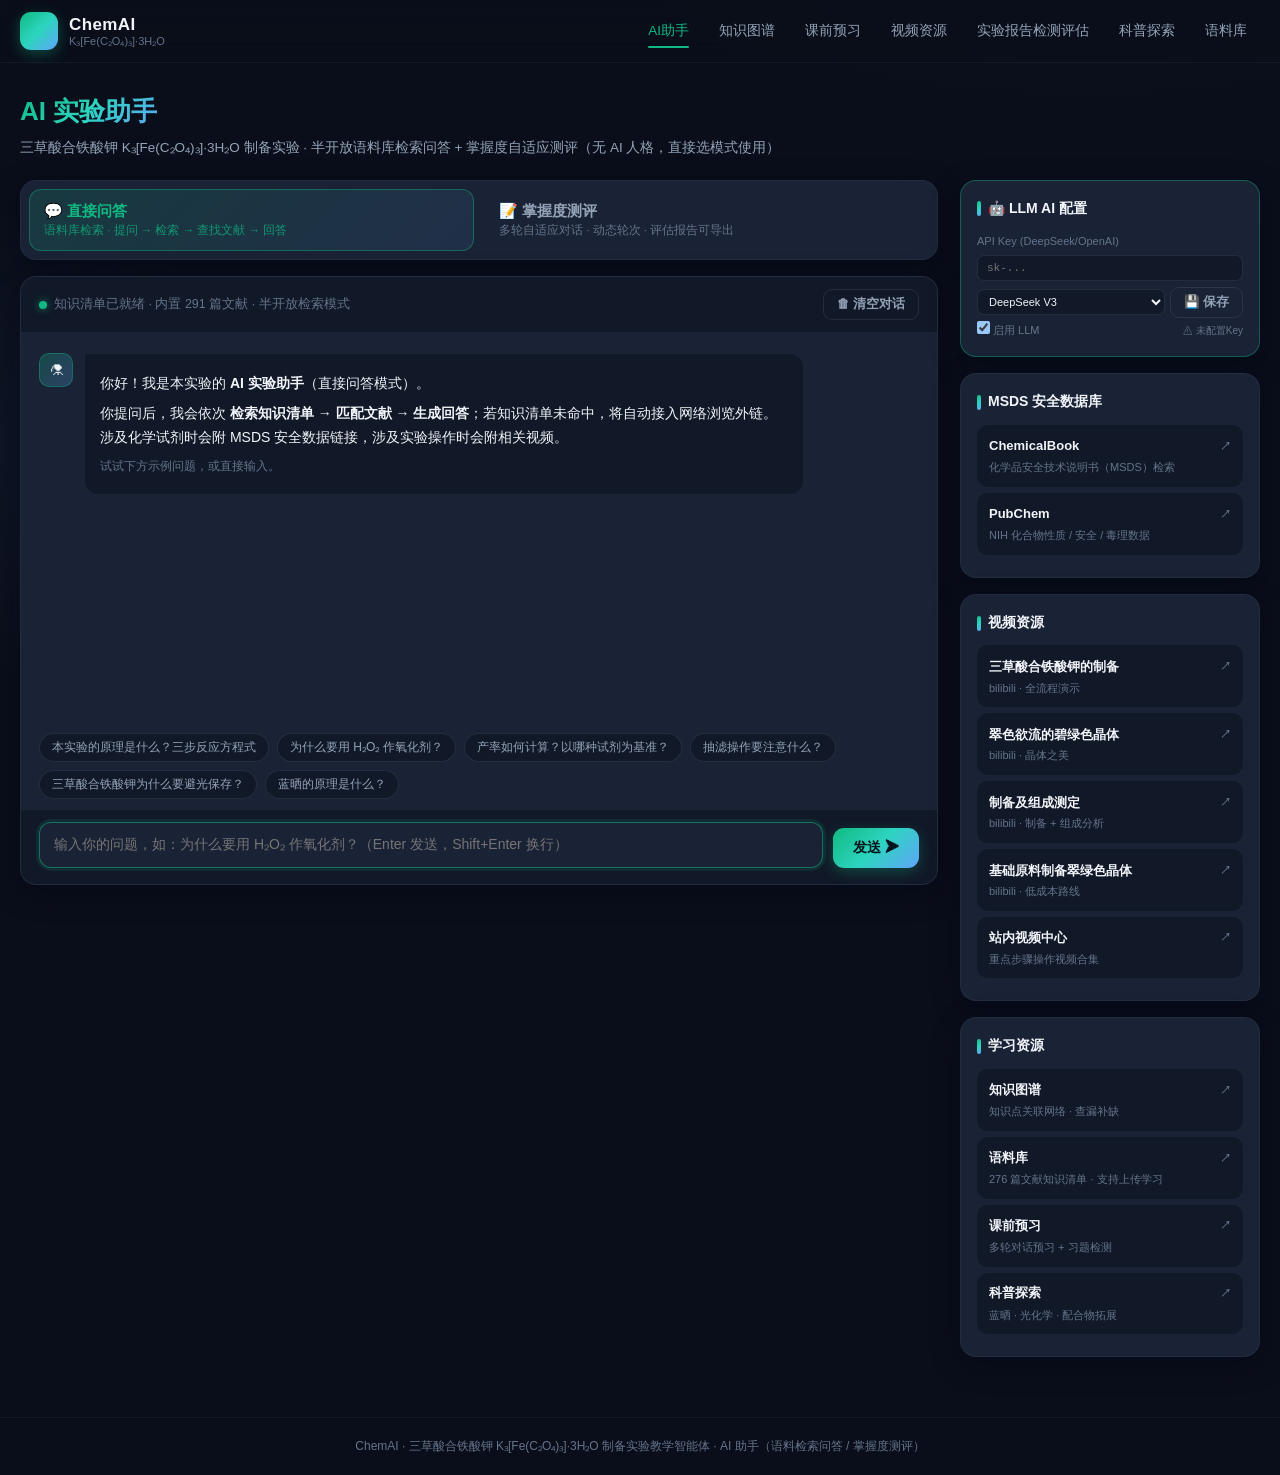
